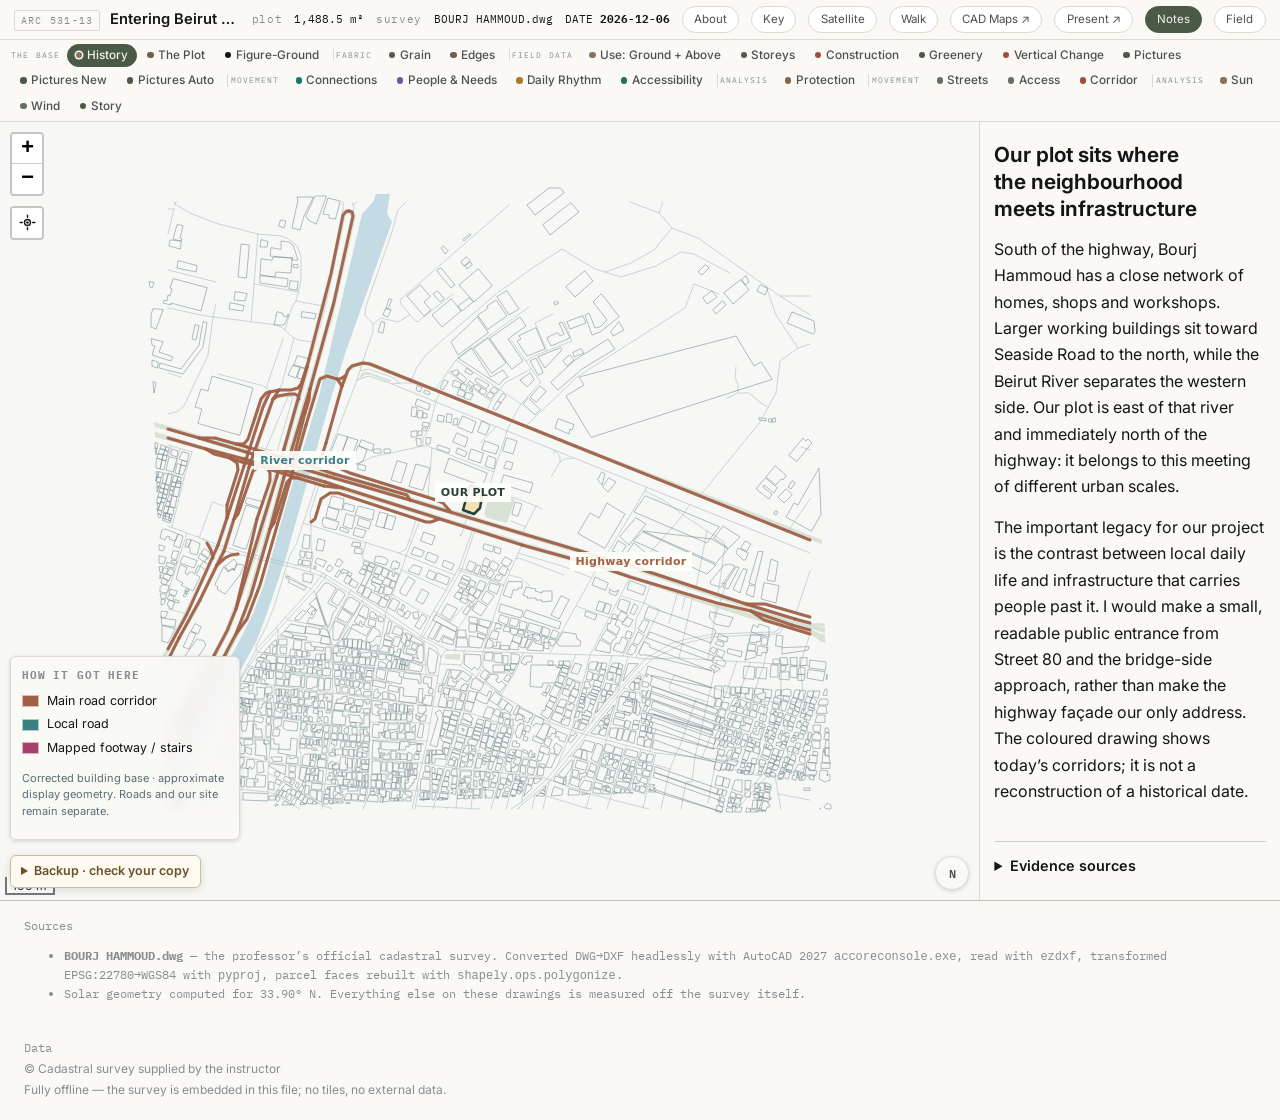
==== index.html @ 8fcdd98e "Use one plot-specific story and combined view per analysis map" ====
<!DOCTYPE html>
<html lang="en">
<head>
<meta charset="UTF-8">
<meta name="viewport" content="width=device-width, initial-scale=1, viewport-fit=cover">
<meta name="apple-mobile-web-app-capable" content="yes">
<meta name="theme-color" content="#F4F2ED">
<title>Site Context &amp; Analysis — Entering Beirut</title>
<link rel="preconnect" href="https://fonts.googleapis.com">
<link rel="preconnect" href="https://fonts.gstatic.com" crossorigin>
<link href="https://fonts.googleapis.com/css2?family=Inter:wght@400;500;600;700;800&family=IBM+Plex+Mono:wght@400;500;600&display=swap" rel="stylesheet">
<style>/* Leaflet 1.9.4 stylesheet, inlined so the page works with no network at all —
   which matters when you are standing on the site with one bar of signal. */
.leaflet-image-layer,.leaflet-layer,.leaflet-marker-icon,.leaflet-marker-shadow,.leaflet-pane,.leaflet-pane>canvas,.leaflet-pane>svg,.leaflet-tile,.leaflet-tile-container,.leaflet-zoom-box{position:absolute;left:0;top:0}.leaflet-container{overflow:hidden}.leaflet-marker-icon,.leaflet-marker-shadow,.leaflet-tile{-webkit-user-select:none;-moz-user-select:none;user-select:none;-webkit-user-drag:none}.leaflet-tile::selection{background:0 0}.leaflet-safari .leaflet-tile{image-rendering:-webkit-optimize-contrast}.leaflet-safari .leaflet-tile-container{width:1600px;height:1600px;-webkit-transform-origin:0 0}.leaflet-marker-icon,.leaflet-marker-shadow{display:block}.leaflet-container .leaflet-overlay-pane svg{max-width:none!important;max-height:none!important}.leaflet-container .leaflet-marker-pane img,.leaflet-container .leaflet-shadow-pane img,.leaflet-container .leaflet-tile,.leaflet-container .leaflet-tile-pane img,.leaflet-container img.leaflet-image-layer{max-width:none!important;max-height:none!important;width:auto;padding:0}.leaflet-container img.leaflet-tile{mix-blend-mode:plus-lighter}.leaflet-container.leaflet-touch-zoom{-ms-touch-action:pan-x pan-y;touch-action:pan-x pan-y}.leaflet-container.leaflet-touch-drag{-ms-touch-action:pinch-zoom;touch-action:none;touch-action:pinch-zoom}.leaflet-container.leaflet-touch-drag.leaflet-touch-zoom{-ms-touch-action:none;touch-action:none}.leaflet-container{-webkit-tap-highlight-color:transparent}.leaflet-container a{-webkit-tap-highlight-color:rgba(51,181,229,.4)}.leaflet-tile{filter:inherit;visibility:hidden}.leaflet-tile-loaded{visibility:inherit}.leaflet-zoom-box{width:0;height:0;-moz-box-sizing:border-box;box-sizing:border-box;z-index:800}.leaflet-overlay-pane svg{-moz-user-select:none}.leaflet-pane{z-index:400}.leaflet-tile-pane{z-index:200}.leaflet-overlay-pane{z-index:400}.leaflet-shadow-pane{z-index:500}.leaflet-marker-pane{z-index:600}.leaflet-tooltip-pane{z-index:650}.leaflet-popup-pane{z-index:700}.leaflet-map-pane canvas{z-index:100}.leaflet-map-pane svg{z-index:200}.leaflet-vml-shape{width:1px;height:1px}.lvml{behavior:url(#default#VML);display:inline-block;position:absolute}.leaflet-control{position:relative;z-index:800;pointer-events:visiblePainted;pointer-events:auto}.leaflet-bottom,.leaflet-top{position:absolute;z-index:1000;pointer-events:none}.leaflet-top{top:0}.leaflet-right{right:0}.leaflet-bottom{bottom:0}.leaflet-left{left:0}.leaflet-control{float:left;clear:both}.leaflet-right .leaflet-control{float:right}.leaflet-top .leaflet-control{margin-top:10px}.leaflet-bottom .leaflet-control{margin-bottom:10px}.leaflet-left .leaflet-control{margin-left:10px}.leaflet-right .leaflet-control{margin-right:10px}.leaflet-fade-anim .leaflet-popup{opacity:0;-webkit-transition:opacity .2s linear;-moz-transition:opacity .2s linear;transition:opacity .2s linear}.leaflet-fade-anim .leaflet-map-pane .leaflet-popup{opacity:1}.leaflet-zoom-animated{-webkit-transform-origin:0 0;-ms-transform-origin:0 0;transform-origin:0 0}svg.leaflet-zoom-animated{will-change:transform}.leaflet-zoom-anim .leaflet-zoom-animated{-webkit-transition:-webkit-transform .25s cubic-bezier(0,0,.25,1);-moz-transition:-moz-transform .25s cubic-bezier(0,0,.25,1);transition:transform .25s cubic-bezier(0,0,.25,1)}.leaflet-pan-anim .leaflet-tile,.leaflet-zoom-anim .leaflet-tile{-webkit-transition:none;-moz-transition:none;transition:none}.leaflet-zoom-anim .leaflet-zoom-hide{visibility:hidden}.leaflet-interactive{cursor:pointer}.leaflet-grab{cursor:-webkit-grab;cursor:-moz-grab;cursor:grab}.leaflet-crosshair,.leaflet-crosshair .leaflet-interactive{cursor:crosshair}.leaflet-control,.leaflet-popup-pane{cursor:auto}.leaflet-dragging .leaflet-grab,.leaflet-dragging .leaflet-grab .leaflet-interactive,.leaflet-dragging .leaflet-marker-draggable{cursor:move;cursor:-webkit-grabbing;cursor:-moz-grabbing;cursor:grabbing}.leaflet-image-layer,.leaflet-marker-icon,.leaflet-marker-shadow,.leaflet-pane>svg path,.leaflet-tile-container{pointer-events:none}.leaflet-image-layer.leaflet-interactive,.leaflet-marker-icon.leaflet-interactive,.leaflet-pane>svg path.leaflet-interactive,svg.leaflet-image-layer.leaflet-interactive path{pointer-events:visiblePainted;pointer-events:auto}.leaflet-container{background:#ddd;outline-offset:1px}.leaflet-container a{color:#0078a8}.leaflet-zoom-box{border:2px dotted #38f;background:rgba(255,255,255,.5)}.leaflet-container{font-family:"Helvetica Neue",Arial,Helvetica,sans-serif;font-size:12px;font-size:.75rem;line-height:1.5}.leaflet-bar{box-shadow:0 1px 5px rgba(0,0,0,.65);border-radius:4px}.leaflet-bar a{background-color:#fff;border-bottom:1px solid #ccc;width:26px;height:26px;line-height:26px;display:block;text-align:center;text-decoration:none;color:#000}.leaflet-bar a,.leaflet-control-layers-toggle{background-position:50% 50%;background-repeat:no-repeat;display:block}.leaflet-bar a:focus,.leaflet-bar a:hover{background-color:#f4f4f4}.leaflet-bar a:first-child{border-top-left-radius:4px;border-top-right-radius:4px}.leaflet-bar a:last-child{border-bottom-left-radius:4px;border-bottom-right-radius:4px;border-bottom:none}.leaflet-bar a.leaflet-disabled{cursor:default;background-color:#f4f4f4;color:#bbb}.leaflet-touch .leaflet-bar a{width:30px;height:30px;line-height:30px}.leaflet-touch .leaflet-bar a:first-child{border-top-left-radius:2px;border-top-right-radius:2px}.leaflet-touch .leaflet-bar a:last-child{border-bottom-left-radius:2px;border-bottom-right-radius:2px}.leaflet-control-zoom-in,.leaflet-control-zoom-out{font:bold 18px 'Lucida Console',Monaco,monospace;text-indent:1px}.leaflet-touch .leaflet-control-zoom-in,.leaflet-touch .leaflet-control-zoom-out{font-size:22px}.leaflet-control-layers{box-shadow:0 1px 5px rgba(0,0,0,.4);background:#fff;border-radius:5px}.leaflet-control-layers-toggle{background-image:none;width:36px;height:36px}.leaflet-retina .leaflet-control-layers-toggle{background-image:none;background-size:26px 26px}.leaflet-touch .leaflet-control-layers-toggle{width:44px;height:44px}.leaflet-control-layers .leaflet-control-layers-list,.leaflet-control-layers-expanded .leaflet-control-layers-toggle{display:none}.leaflet-control-layers-expanded .leaflet-control-layers-list{display:block;position:relative}.leaflet-control-layers-expanded{padding:6px 10px 6px 6px;color:#333;background:#fff}.leaflet-control-layers-scrollbar{overflow-y:scroll;overflow-x:hidden;padding-right:5px}.leaflet-control-layers-selector{margin-top:2px;position:relative;top:1px}.leaflet-control-layers label{display:block;font-size:13px;font-size:1.08333em}.leaflet-control-layers-separator{height:0;border-top:1px solid #ddd;margin:5px -10px 5px -6px}.leaflet-default-icon-path{background-image:none}.leaflet-container .leaflet-control-attribution{background:#fff;background:rgba(255,255,255,.8);margin:0}.leaflet-control-attribution,.leaflet-control-scale-line{padding:0 5px;color:#333;line-height:1.4}.leaflet-control-attribution a{text-decoration:none}.leaflet-control-attribution a:focus,.leaflet-control-attribution a:hover{text-decoration:underline}.leaflet-attribution-flag{display:inline!important;vertical-align:baseline!important;width:1em;height:.6669em}.leaflet-left .leaflet-control-scale{margin-left:5px}.leaflet-bottom .leaflet-control-scale{margin-bottom:5px}.leaflet-control-scale-line{border:2px solid #777;border-top:none;line-height:1.1;padding:2px 5px 1px;white-space:nowrap;-moz-box-sizing:border-box;box-sizing:border-box;background:rgba(255,255,255,.8);text-shadow:1px 1px #fff}.leaflet-control-scale-line:not(:first-child){border-top:2px solid #777;border-bottom:none;margin-top:-2px}.leaflet-control-scale-line:not(:first-child):not(:last-child){border-bottom:2px solid #777}.leaflet-touch .leaflet-bar,.leaflet-touch .leaflet-control-attribution,.leaflet-touch .leaflet-control-layers{box-shadow:none}.leaflet-touch .leaflet-bar,.leaflet-touch .leaflet-control-layers{border:2px solid rgba(0,0,0,.2);background-clip:padding-box}.leaflet-popup{position:absolute;text-align:center;margin-bottom:20px}.leaflet-popup-content-wrapper{padding:1px;text-align:left;border-radius:12px}.leaflet-popup-content{margin:13px 24px 13px 20px;line-height:1.3;font-size:13px;font-size:1.08333em;min-height:1px}.leaflet-popup-content p{margin:17px 0;margin:1.3em 0}.leaflet-popup-tip-container{width:40px;height:20px;position:absolute;left:50%;margin-top:-1px;margin-left:-20px;overflow:hidden;pointer-events:none}.leaflet-popup-tip{width:17px;height:17px;padding:1px;margin:-10px auto 0;pointer-events:auto;-webkit-transform:rotate(45deg);-moz-transform:rotate(45deg);-ms-transform:rotate(45deg);transform:rotate(45deg)}.leaflet-popup-content-wrapper,.leaflet-popup-tip{background:#fff;color:#333;box-shadow:0 3px 14px rgba(0,0,0,.4)}.leaflet-container a.leaflet-popup-close-button{position:absolute;top:0;right:0;border:none;text-align:center;width:24px;height:24px;font:16px/24px Tahoma,Verdana,sans-serif;color:#757575;text-decoration:none;background:0 0}.leaflet-container a.leaflet-popup-close-button:focus,.leaflet-container a.leaflet-popup-close-button:hover{color:#585858}.leaflet-popup-scrolled{overflow:auto}.leaflet-oldie .leaflet-popup-content-wrapper{-ms-zoom:1}.leaflet-oldie .leaflet-popup-tip{width:24px;margin:0 auto}.leaflet-oldie .leaflet-control-layers,.leaflet-oldie .leaflet-control-zoom,.leaflet-oldie .leaflet-popup-content-wrapper,.leaflet-oldie .leaflet-popup-tip{border:1px solid #999}.leaflet-div-icon{background:#fff;border:1px solid #666}.leaflet-tooltip{position:absolute;padding:6px;background-color:#fff;border:1px solid #fff;border-radius:3px;color:#222;white-space:nowrap;-webkit-user-select:none;-moz-user-select:none;-ms-user-select:none;user-select:none;pointer-events:none;box-shadow:0 1px 3px rgba(0,0,0,.4)}.leaflet-tooltip.leaflet-interactive{cursor:pointer;pointer-events:auto}.leaflet-tooltip-bottom:before,.leaflet-tooltip-left:before,.leaflet-tooltip-right:before,.leaflet-tooltip-top:before{position:absolute;pointer-events:none;border:6px solid transparent;background:0 0;content:""}.leaflet-tooltip-bottom{margin-top:6px}.leaflet-tooltip-top{margin-top:-6px}.leaflet-tooltip-bottom:before,.leaflet-tooltip-top:before{left:50%;margin-left:-6px}.leaflet-tooltip-top:before{bottom:0;margin-bottom:-12px;border-top-color:#fff}.leaflet-tooltip-bottom:before{top:0;margin-top:-12px;margin-left:-6px;border-bottom-color:#fff}.leaflet-tooltip-left{margin-left:-6px}.leaflet-tooltip-right{margin-left:6px}.leaflet-tooltip-left:before,.leaflet-tooltip-right:before{top:50%;margin-top:-6px}.leaflet-tooltip-left:before{right:0;margin-right:-12px;border-left-color:#fff}.leaflet-tooltip-right:before{left:0;margin-left:-12px;border-right-color:#fff}@media print{.leaflet-control{-webkit-print-color-adjust:exact;print-color-adjust:exact}}</style>
<style>
  :root{
    color-scheme: light;
    /* Oussama Daher identity: the five canonical colours remain exact. The extra tones
       are working shades made from them so the maps feel branded without turning every
       category into the same green. */
    --brand-olive:#4A5A46; --brand-stone:#C8BCAC; --brand-charcoal:#151515;
    --brand-offwhite:#F4F2ED; --brand-concrete:#8A8D90;
    --olive-050:#EEF0EB; --olive-100:#DFE3DA; --olive-200:#C7CEC2;
    --olive-300:#A8B3A2; --olive-400:#84917D; --olive-500:#62705D;
    --olive-600:#4A5A46; --olive-700:#394536; --olive-800:#2B3529;
    --olive-900:#20281F;
    --stone-100:#EEE9E1; --stone-200:#DED5C8; --stone-300:#C8BCAC;
    --stone-500:#9A856D; --stone-700:#725D47;
    --concrete-700:#626568;
    --use-residential:#4A5A46; --use-commercial:#7C664F;
    --use-industrial:#2B3529; --use-mixed:#6F625B;
    --use-institutional:#626568; --use-vacant:#8A8D90;
    --use-construction:#C8BCAC;
    --paper:#F4F2ED; --surface:#FAF9F6; --surface-2:#FFFFFF;
    --ink:#151515; --ink-soft:#4E504D; --muted:#8A8D90;
    --line:#DED8CF; --line-strong:#C8BCAC;
    --accent:#4A5A46;
    --layer-movement:#62705D;
    --layer-traffic:#725D47;
    --layer-greenery:#4A5A46;
    --layer-landuse:#8A7358;
    --layer-environmental:#A24C42;
    --layer-height:#5C554B;
    /* Semantic tokens: ONE meaning each, used across every section, so a colour never has
       to be relearned from tab to tab. The layer-* names above stay for the survey base. */
    --sem-plot:#151515;        /* the project plot, and nothing else */
    --sem-base:#8A8D90;        /* the survey base */
    --sem-built:#454845;       /* built mass, industry, sheds */
    --sem-veg:#4A5A46;         /* vegetation ONLY */
    --sem-public:#687B74;      /* public space, movement, water */
    --sem-problem:#A64138;     /* warning/problem only; never a decorative accent */
    --sem-move:#8A7358;        /* the project's own move */
    /* "Approximate" is NOT a hue. A fifth colour cannot be told from the other four
       under deuteranopia, and it made every inferred thing look like its own category.
       It is a TEXTURE instead: same hue as whatever it approximates, dashed, faded.
       Set by .approx / L.polygon dashArray -- see --sem-dash below. */
    --sem-dash:6 4;
    --unsurveyed:#C8BCAC;
    --radius: 3px;
    --font-display:'Inter', 'Helvetica Neue', system-ui, sans-serif;
    --font-body:'Inter', system-ui, -apple-system, sans-serif;
    --font-mono:'IBM Plex Mono', ui-monospace, "SFMono-Regular", Consolas, monospace;
  }
  @media (prefers-color-scheme: dark){
    :root{
      color-scheme: dark;
      --paper:#151515; --surface:#1D211C; --surface-2:#252923;
      --ink:#F4F2ED; --ink-soft:#D6D1C8; --muted:#9C9E9F;
      --line:#353930; --line-strong:#566252;
      --accent:#A8B3A2;
      --layer-movement:#93A18D;
      --layer-traffic:#C8BCAC;
      --layer-greenery:#A8B3A2;
      --layer-landuse:#C8B394;
      --layer-environmental:#D77A70;
      --layer-height:#B2A694;
      --sem-plot:#F4F2ED; --sem-base:#8A8D90; --sem-built:#B9BDB8;
      --sem-veg:#A8B3A2; --sem-public:#9EB2AA; --sem-problem:#D77A70;
      --sem-move:#C8B394;
      --unsurveyed:#566252;
      --use-residential:#A8B3A2; --use-commercial:#C8B394;
      --use-industrial:#B9BDB8; --use-mixed:#B3A59A;
      --use-institutional:#9C9E9F; --use-vacant:#707470;
      --use-construction:#C8BCAC;
    }
  }
  *{box-sizing:border-box;}
  html,body{margin:0;padding:0;background:var(--paper);color:var(--ink);}
  body{font-family:var(--font-body);font-size:15px;line-height:1.5;}
  h1,h2,h3{font-family:var(--font-display);margin:0;text-wrap:balance;}
  a{color:var(--accent);}
  ::selection{background:var(--accent);color:#fff;}
  :focus-visible{outline:2px solid var(--accent);outline-offset:2px;}

  .titleblock{
    border-bottom:1px solid var(--line-strong); background:var(--surface);
    padding:1.1rem 1.5rem; display:flex; flex-wrap:wrap; align-items:flex-end; justify-content:space-between; gap:.75rem 2rem;
  }
  .titleblock .eyebrow{font-family:var(--font-mono); font-size:.7rem; letter-spacing:.12em; text-transform:uppercase; color:var(--muted);}
  .titleblock h1{font-size:1.35rem; font-weight:700;}
  /* ---------- top bar: one line, 46 px ---------- */
  .topbar{display:flex; align-items:center; justify-content:space-between; gap:1rem;
    padding:0 .9rem; height:40px; background:var(--surface); border-bottom:1px solid var(--line);}
  .tb-left{display:flex; align-items:baseline; gap:.6rem; min-width:0;}
  .tb-course{font-family:var(--font-mono); font-size:.6rem; letter-spacing:.13em; color:var(--muted);
    border:1px solid var(--line); border-radius:2px; padding:.15rem .35rem; flex:none;}
  .topbar h1{font-family:var(--font-display); font-size:.92rem; font-weight:600; margin:0;
    color:var(--ink); white-space:nowrap; overflow:hidden; text-overflow:ellipsis;}
  .topbar h1 em{font-style:normal; font-weight:400; color:var(--muted);}
  .tb-right{display:flex; align-items:center; gap:.75rem; flex:none;}
  .tb-meta{font-family:var(--font-mono); font-size:.66rem; color:var(--ink); white-space:nowrap;}
  .tb-meta i{font-style:normal; color:var(--muted); letter-spacing:.06em; margin-right:.3rem;}
  .tb-btn{font-family:var(--font-body); font-size:.72rem; color:var(--ink-soft); cursor:pointer;
    background:var(--surface-2); border:1px solid var(--line); border-radius:999px;
    padding:.25rem .7rem; text-decoration:none; line-height:1.5; white-space:nowrap;}
  .tb-btn:hover{border-color:var(--line-strong); color:var(--ink);}
  .tb-btn.on{background:var(--brand-olive); border-color:var(--brand-olive); color:var(--brand-offwhite);}
  @media (max-width:1100px){ .tb-meta{display:none;} }

  /* the long note is hidden until you ask for it */
  .disclaimer{display:none; background:var(--surface-2); border-bottom:1px solid var(--line);
    padding:.7rem 1rem; font-size:.76rem; line-height:1.5; color:var(--ink-soft); gap:.5rem;
    align-items:baseline; max-height:34vh; overflow-y:auto;}
  .disclaimer.open{display:flex;}
  .disclaimer b{color:var(--ink); font-family:var(--font-mono); font-size:.68rem; letter-spacing:.08em; text-transform:uppercase; flex:none;}

  /* tab strip */
  .tabstrip{display:flex; flex-wrap:wrap; gap:.15rem .1rem; padding:.22rem .7rem;
    align-items:center; background:var(--surface); border-bottom:1px solid var(--line);}
  .tab-btn{
    font-family:var(--font-body); font-size:.735rem; font-weight:500; color:var(--ink-soft);
    background:none; border:1px solid transparent; border-radius:999px; white-space:nowrap;
    padding:.22rem .5rem; cursor:pointer; display:flex; align-items:center; gap:.28rem; flex:none;
  }
  .tab-btn .dot{width:.4rem; height:.4rem; border-radius:50%; background:var(--tab-color, var(--muted)); flex:none;}
  .tab-btn.active{color:var(--brand-offwhite); background:var(--brand-olive); border-color:var(--brand-olive);}
  .tab-btn.active .dot{box-shadow:0 0 0 1.5px var(--surface);}
  .tab-btn:hover{background:var(--surface-2); color:var(--ink);}
  .tab-btn.active:hover{background:var(--olive-700); color:var(--brand-offwhite);}

  .workspace{display:grid; grid-template-columns:1fr 300px; grid-template-areas:"map facts";
    gap:1px; background:var(--line); height:calc(100vh - var(--chrome, 92px));}
  .workspace.wide{grid-template-columns:1fr;   grid-template-areas:"map";}
  .workspace.wide .facts-panel{display:none;}
  .workspace.story-mode{grid-template-columns:1fr; grid-template-areas:"map";}
  .workspace.story-mode .facts-panel{display:none;}
  @media (max-width: 900px){.workspace{grid-template-columns:1fr; grid-template-areas:"map" "facts";}}
  .map-shell{grid-area:map; position:relative; background:var(--surface);}
  .facts-panel{grid-area:facts; background:var(--surface); padding:.9rem; display:flex;
    flex-direction:column; gap:.7rem; overflow-y:auto; font-size:.8rem;}

  .rail-heading{font-family:var(--font-mono); font-size:.68rem; letter-spacing:.1em; text-transform:uppercase; color:var(--muted); margin-bottom:.55rem; display:block;}
  .tab-blurb{font-size:.8rem; color:var(--ink-soft);}
  .tab-group{align-self:center; font-family:var(--font-mono); font-size:.52rem; letter-spacing:.13em;
    color:var(--muted); padding:0 .35rem 0 .15rem; border-left:1px solid var(--line);
    margin-left:.2rem; flex:none;}
  .tabstrip .tab-group:first-child{border-left:none; margin-left:0; padding-left:0;}

  .legend-row{display:flex; align-items:center; gap:.5rem; font-size:.78rem; padding:.15rem 0;}
  .legend-row .sw{width:.85rem; height:.85rem; border-radius:2px; flex:none; border:1px solid var(--line-strong);}
  .legend-row .sw.line{height:3px; border-radius:2px; border:none;}
  .legend-row .sw.outline{background:transparent;}

  .rail-btn{font-family:var(--font-body); font-size:.78rem; font-weight:500; background:var(--surface-2); color:var(--ink); border:1px solid var(--line); border-radius:var(--radius); padding:.45rem .6rem; cursor:pointer; text-align:left;}
  .rail-btn:hover{border-color:var(--line-strong);}
  .rail-actions{display:flex; gap:.5rem;}
  .rail-actions .rail-btn{flex:1;}

  .note-hint{font-size:.76rem; color:var(--ink-soft); background:var(--surface-2); border:1px dashed var(--line-strong); border-radius:var(--radius); padding:.55rem;}
  .note-list{display:flex; flex-direction:column; gap:.45rem;}
  .note-row{border:1px solid var(--line); border-radius:var(--radius); background:var(--surface-2); padding:.5rem .6rem; font-size:.78rem; display:flex; flex-direction:column; gap:.25rem;}
  .note-row .row-top{display:flex; justify-content:space-between; align-items:center; gap:.5rem;}
  .note-row .tag{font-family:var(--font-mono); font-size:.65rem; text-transform:uppercase; letter-spacing:.06em; color:var(--muted);}
  .note-row button{background:none; border:none; color:var(--muted); cursor:pointer; font-size:.7rem; text-decoration:underline; padding:0;}
  .note-row button:hover{color:var(--ink);}
  .note-empty{font-size:.78rem; color:var(--muted); font-style:italic;}

  #map{position:absolute; inset:0; background:var(--surface-2);}
  .map-shell{min-height:0;}
  .story-view{position:absolute; inset:0; z-index:2100; overflow-y:auto; overscroll-behavior:contain;
    background:var(--surface-2); color:var(--ink); padding:clamp(1rem,3vw,3rem);}
  .story-view[hidden]{display:none!important;}
  .map-shell.story-open > :not(.story-view){visibility:hidden; pointer-events:none;}
  .story-page{width:min(980px,100%); margin:0 auto; padding-bottom:3rem;}
  .story-kicker{font-family:var(--font-mono); font-size:.68rem; letter-spacing:.14em;
    text-transform:uppercase; color:var(--accent); margin-bottom:.7rem;}
  .story-title{font-family:var(--font-display); font-size:clamp(2.2rem,6vw,5rem);
    line-height:.92; letter-spacing:-.035em; margin:0 0 1rem; max-width:10ch;}
  .story-lede{font-size:clamp(1rem,2vw,1.3rem); line-height:1.5; color:var(--ink-soft);
    max-width:720px; margin:0 0 2.2rem;}
  .story-rule{border:0; border-top:1px solid var(--line-strong); margin:0 0 2.2rem;}
  .story-timeline{display:grid; gap:0; border-top:1px solid var(--line);}
  .story-step{display:grid; grid-template-columns:minmax(110px,170px) 1fr; gap:1.2rem;
    padding:1.2rem 0; border-bottom:1px solid var(--line);}
  .story-date{font-family:var(--font-mono); font-size:.72rem; letter-spacing:.08em;
    text-transform:uppercase; color:var(--muted); padding-top:.15rem;}
  .story-step h2{font-family:var(--font-display); font-size:1.06rem; margin:0 0 .35rem;}
  .story-step p{margin:0; color:var(--ink-soft); line-height:1.6; max-width:720px;}
  .story-block{margin-top:2.4rem;}
  .story-block h2{font-family:var(--font-display); font-size:1.25rem; margin:0 0 .75rem;}
  .story-block > p{max-width:780px; line-height:1.65; color:var(--ink-soft);}
  .story-evidence{display:grid; grid-template-columns:repeat(3,minmax(0,1fr)); gap:.7rem;
    margin:1rem 0;}
  .story-evidence article{border:1px solid var(--line); border-radius:8px; background:var(--surface);
    padding:1rem;}
  .story-number{display:block; font-family:var(--font-display); font-size:1.65rem;
    line-height:1; margin-bottom:.45rem;}
  .story-evidence p{font-size:.78rem; line-height:1.45; color:var(--ink-soft); margin:0;}
  .story-caution{border-left:3px solid var(--layer-environmental); padding:.85rem 1rem;
    background:color-mix(in srgb, var(--layer-environmental) 7%, var(--surface));
    font-size:.82rem; line-height:1.55; color:var(--ink-soft); margin:1.1rem 0;}
  .story-conclusion{margin-top:2.5rem; padding:clamp(1.2rem,3vw,2rem);
    background:var(--brand-olive); color:var(--brand-offwhite); border-radius:10px;}
  .story-conclusion .story-kicker{color:var(--stone-300);}
  .story-conclusion h2{font-family:var(--font-display); font-size:clamp(1.4rem,3vw,2.25rem);
    line-height:1.15; margin:0 0 .7rem; max-width:700px;}
  .story-conclusion p{color:color-mix(in srgb, var(--brand-offwhite) 84%, transparent); line-height:1.6;
    margin:.45rem 0; max-width:760px;}
  .story-sources{margin-top:2rem; padding-top:1.1rem; border-top:1px solid var(--line);}
  .story-sources h2{font-family:var(--font-display); font-size:1rem; margin:0 0 .65rem;}
  .story-sources ul{margin:0; padding-left:1.15rem; columns:2; column-gap:2rem;}
  .story-sources li{break-inside:avoid; font-size:.76rem; line-height:1.45; margin:0 0 .55rem;
    color:var(--ink-soft);}
  .story-sources a{color:var(--accent); text-underline-offset:2px;}
  .story-operation{display:grid; grid-template-columns:repeat(4,minmax(0,1fr)); gap:.7rem;
    margin:1rem 0 0;}
  .story-operation article{min-height:150px; border:1px solid var(--line); border-radius:8px;
    padding:1rem; background:var(--surface); display:flex; flex-direction:column; justify-content:space-between;}
  .story-operation article:last-child{background:var(--olive-700); color:var(--brand-offwhite);}
  .story-operation svg{width:100%; height:88px; margin-bottom:.8rem;}
  .story-operation b{font-family:var(--font-mono); font-size:.7rem; letter-spacing:.1em; text-transform:uppercase;}
  .story-operation p{font-size:.76rem; line-height:1.4; color:var(--ink-soft); margin:.45rem 0 0;}
  .story-operation article:last-child p{color:color-mix(in srgb,var(--brand-offwhite) 78%,transparent);}
  .story-layers{display:grid; grid-template-columns:repeat(4,minmax(0,1fr)); gap:2px; margin-top:1rem;}
  .story-layer{padding:1rem; min-height:116px; color:var(--brand-offwhite); display:flex;
    flex-direction:column; justify-content:space-between;}
  .story-layer:nth-child(1){background:#343a36}.story-layer:nth-child(2){background:#5f7068}
  .story-layer:nth-child(3){background:#9c8e79}.story-layer:nth-child(4){background:#70806a}
  .story-layer b{font-family:var(--font-mono); font-size:.68rem; letter-spacing:.09em; text-transform:uppercase;}
  .story-layer span{font-size:.75rem; line-height:1.35;}
  .story-deck-link{display:inline-block; margin-top:.9rem; padding:.65rem .85rem; border:1px solid currentColor;
    border-radius:3px; color:var(--brand-offwhite); font-family:var(--font-mono); font-size:.68rem;
    letter-spacing:.08em; text-transform:uppercase; text-decoration:none;}
  @media (max-width:700px){
    .story-view{padding:1.1rem .9rem 2rem;}
    .story-step{grid-template-columns:1fr; gap:.35rem;}
    .story-evidence{grid-template-columns:1fr;}
    .story-operation,.story-layers{grid-template-columns:1fr 1fr;}
    .story-sources ul{columns:1;}
  }
  @media (max-width:900px){.workspace{height:auto; grid-template-columns:1fr; grid-template-areas:"map" "facts";}
    .map-shell{min-height:72vh;}}
  .leaflet-container{font-family:var(--font-body); background:var(--surface-2);}
  .leaflet-popup-content-wrapper{background:var(--surface-2); color:var(--ink); border-radius:var(--radius); box-shadow:0 2px 10px rgba(0,0,0,.18);}
  .leaflet-popup-pane{z-index:1150;}
  .leaflet-popup-tip{background:var(--surface-2);}
  .leaflet-popup-content{font-size:.82rem; line-height:1.45; margin:.7rem .8rem; min-width:190px;
    max-height:var(--map-popup-max,70vh); overflow-y:auto; overscroll-behavior:contain;
    scrollbar-gutter:stable;}
  .leaflet-popup-content h4{font-family:var(--font-display); font-size:.85rem; margin:0 0 .3rem;}
  .leaflet-popup-content .src{display:block; margin-top:.4rem; font-family:var(--font-mono); font-size:.68rem; color:var(--muted);}
  .leaflet-popup-content textarea{width:100%; font-family:var(--font-body); font-size:.8rem; border:1px solid var(--line-strong); border-radius:var(--radius); padding:.4rem; resize:vertical; min-height:50px; background:var(--surface); color:var(--ink);}
  .leaflet-popup-content select{width:100%; margin:.3rem 0; font-family:var(--font-body); font-size:.78rem; padding:.3rem; border:1px solid var(--line-strong); border-radius:var(--radius); background:var(--surface); color:var(--ink);}
  .leaflet-popup-content .save-btn{background:var(--accent); color:#fff; border:none; border-radius:var(--radius); padding:.4rem .7rem; font-size:.78rem; cursor:pointer; font-family:var(--font-body); font-weight:500;}
  .leaflet-popup-content label{font-size:.7rem; color:var(--muted); display:block; margin-top:.3rem;}

  .site-pin span{display:flex; align-items:center; justify-content:center; width:100%; height:100%; border-radius:50%; background:var(--pin-color); border:2px solid var(--surface-2); box-shadow:0 0 0 1px var(--pin-color); font-family:var(--font-mono); font-size:9px; color:#fff;}
  .site-pin--main span{border-radius:3px; transform:rotate(45deg);}
  .site-pin--main span i{transform:rotate(-45deg); display:block;}
  .site-pin--note span{background:var(--surface-2); color:var(--ink); border:2px solid var(--pin-color); box-shadow:none; font-weight:600;}
  .site-pin--photo span{background:var(--surface-2); border:1.5px solid var(--pin-color); box-shadow:none; font-size:11px;}
  .leaflet-popup-content img{max-width:100%;}

  .map-north{position:absolute; bottom:calc(.6rem + var(--bars, 0px)); right:.6rem; z-index:1000;
    background:color-mix(in srgb, var(--surface) 88%, transparent); backdrop-filter:blur(6px);
    border:1px solid var(--line); border-radius:50%; width:34px; height:34px; display:flex; align-items:center; justify-content:center; font-family:var(--font-mono); font-size:.75rem; font-weight:600; color:var(--ink-soft); box-shadow:0 1px 4px rgba(0,0,0,.15);}

  .map-legend{position:absolute; bottom:calc(.6rem + var(--bars, 0px)); left:.6rem; z-index:1000;
    background:color-mix(in srgb, var(--surface) 88%, transparent); backdrop-filter:blur(6px);
    border:1px solid var(--line); border-radius:6px; box-shadow:0 1px 8px rgba(0,0,0,.06); padding:.6rem .7rem; box-shadow:0 1px 4px rgba(0,0,0,.15); max-width:230px;
    max-height:calc(100% - 1.2rem); overflow:auto; box-sizing:border-box;}
  .colour-key{position:absolute; right:.6rem; bottom:.6rem; z-index:1150; max-width:230px;
    background:color-mix(in srgb, var(--surface) 96%, transparent); backdrop-filter:blur(8px);
    border:1px solid var(--line-strong); border-radius:7px; padding:.5rem .6rem;
    box-shadow:0 3px 14px rgba(0,0,0,.12); font-size:.7rem; line-height:1.45;}
  .colour-key b{display:block; font-size:.68rem; margin-bottom:.35rem; color:var(--ink);}
  .colour-key span{display:flex; align-items:center; gap:.4rem; color:var(--ink-soft);}
  .colour-key i{width:11px; height:11px; border-radius:2px; flex:none;
    border:1px solid color-mix(in srgb, var(--ink) 25%, transparent);}
  /* the approximate convention, shown as itself: dashed edge, faded fill, no new hue */
  .colour-key i.ck-approx{border:1px dashed var(--ink-soft);
    background:color-mix(in srgb, var(--ink) 14%, transparent);}
  @media (max-width:760px){ .colour-key{display:none;} }
  /* ---- walk mode: sized for a small always-on-top window, not for this page ---- */
  #walk-panel{ position:fixed; right:.6rem; top:4.4rem; z-index:2200; width:320px;
    background:var(--surface); border:2px solid var(--ink); border-radius:8px;
    box-shadow:0 6px 28px rgba(0,0,0,.28); font-family:var(--font-body); overflow:hidden;}
  #walk-panel[hidden]{ display:none; }
  body.wp-out #walk-panel{ display:none; }        /* it lives in the other window now */
  .wp-head{ display:flex; justify-content:space-between; align-items:baseline; gap:.5rem;
    padding:.6rem .75rem; background:var(--brand-olive); color:var(--brand-offwhite);
    font-family:var(--font-display); font-size:.95rem;}
  .wp-head span{ font-family:var(--font-mono); font-size:.68rem; opacity:.75;}
  .wp-body{ padding:.6rem .75rem; max-height:none; overflow-y:auto; flex:1 1 auto;}
  body.wp-out #walk-panel, #walk-panel{ display:flex; flex-direction:column; }
  body.wp-out #walk-panel{ display:flex; height:100vh; }
  .wp-body label{ display:block; font-family:var(--font-mono); font-size:.62rem;
    letter-spacing:.09em; text-transform:uppercase; color:var(--muted); margin:.55rem 0 .18rem;}
  .wp-body label i{ font-style:normal; text-transform:none; letter-spacing:0; opacity:.8;}
  .wp-body input, .wp-body select{ width:100%; font:inherit; font-size:.88rem; padding:.36rem .45rem;
    border:1px solid var(--line-strong); border-radius:4px; background:var(--paper);
    color:var(--ink);}
  #wp-mapwrap{ position:relative; border:1px solid var(--line-strong); border-radius:4px;
    background:var(--paper); overflow:hidden;}
  /* fixed height, or the plan grows to the panel's width and pushes every field out of
     sight -- the point of the panel is that the fields are reachable without scrolling */
  #wp-map{ display:block; width:100%; height:165px; touch-action:none; cursor:crosshair;}
  #wp-map .wpp{ fill:var(--ink); fill-opacity:.05; stroke:var(--line-strong); stroke-width:.5;}
  #wp-map .wpp.done{ fill:var(--sem-veg); fill-opacity:.30; stroke:var(--sem-veg); stroke-width:.7;}
  #wp-map .wpp.sel{ fill:var(--sem-move); fill-opacity:.75; stroke:var(--ink); stroke-width:2;}
  #wp-map .wpplot{ fill:none; stroke:var(--ink); stroke-width:2; }
  #wp-zoom{ position:absolute; right:4px; top:4px; display:flex; flex-direction:column; gap:2px;}
  #wp-zoom button{ font:inherit; font-size:.7rem; line-height:1; width:22px; height:22px;
    padding:0; border:1px solid var(--line-strong); background:var(--surface); color:var(--ink);
    border-radius:3px; cursor:pointer;}
  #wp-zoom button[data-z="all"]{ width:22px; font-size:.55rem;}
  #wp-found{ font-family:var(--font-mono); font-size:.72rem; margin-top:.3rem; color:var(--muted);}
  /* Where a screenshot lands. Visible, and focusable, so Ctrl+V has somewhere to go
     rather than depending on wherever the caret happened to be. */
  #wp-paste{ margin-top:.4rem; padding:.45rem .5rem; border:1.5px dashed var(--line-strong);
    border-radius:5px; background:var(--surface-2); cursor:pointer; text-align:center;}
  #wp-paste b{ display:block; font-family:var(--font-mono); font-size:.72rem; color:var(--ink);}
  #wp-paste i{ display:block; font-style:normal; font-family:var(--font-mono); font-size:.6rem;
    line-height:1.4; color:var(--muted); margin-top:.15rem;}
  #wp-paste:focus{ outline:none; border-color:var(--accent); background:var(--surface);}
  #wp-paste.on{ border-color:var(--sem-veg); }
  .wp-drop{ outline:2px dashed var(--accent); outline-offset:-4px;}
  /* what is already on this plot, so a second walk corrects rather than duplicates */
  #wp-have{ display:flex; flex-direction:column; gap:.2rem; margin-top:.25rem;}
  #wp-have .wh{ display:flex; align-items:center; gap:.35rem; font-size:.72rem;
    line-height:1.3; padding:.25rem .35rem; border-radius:4px; background:var(--surface-2);
    border:1px solid var(--line);}
  #wp-have .wh span{ flex:1; min-width:0; overflow:hidden; text-overflow:ellipsis;
    white-space:nowrap; color:var(--ink-soft);}
  #wp-have .wh button{ flex:none; font-family:var(--font-mono); font-size:.62rem;
    text-transform:uppercase; letter-spacing:.04em; padding:.25rem .4rem; cursor:pointer;
    border:1px solid var(--line-strong); border-radius:3px; background:var(--surface);
    color:var(--accent);}
  #wp-have .wh.on{ border-color:var(--accent); background:var(--surface);}
  #wp-have .wh.on span{ color:var(--ink); font-weight:600;}
  #wp-found.ok{ color:var(--sem-veg); }
  #wp-found.bad{ color:var(--sem-problem); }
  .wp-acts{ display:flex; gap:.4rem; padding:.6rem .75rem; border-top:1px solid var(--line);}
  .wp-acts button{ flex:1; font:inherit; font-size:.86rem; font-weight:600; padding:.5rem;
    border:1px solid var(--brand-olive); border-radius:5px; background:var(--brand-olive); color:var(--brand-offwhite);
    cursor:pointer;}
  .wp-acts button.wp-quiet{ flex:0 0 auto; background:none; color:var(--ink-soft);
    border-color:var(--line-strong); font-weight:400;}
  /* Update must not look like Save. They do different things to a record that already
     exists, and the whole point of the list above is that you can tell which. */
  .wp-acts button.wp-editing{ background:var(--accent); border-color:var(--accent);
    color:#fff;}
  #wp-last{ padding:0 .75rem .6rem; font-family:var(--font-mono); font-size:.68rem;
    color:var(--muted); min-height:1em;}
  /* a recorded plot carries its storey count, or a dot if something else was noted */
  .rec-badge{ font-family:var(--font-mono); font-size:11px; font-weight:600; line-height:20px;
    text-align:center; color:var(--paper); background:var(--ink); border-radius:11px;
    border:1.5px solid var(--paper); box-shadow:0 1px 4px rgba(0,0,0,.3); }
  /* What is recorded on a plot, written on the plot. Merged across its parts, ordered so
     the first ones are the ones worth seeing small, and thinned out as you zoom away --
     an overlapping chip is worse than an absent one. */
  /* Sits at no and is tapped only when there is something to see. The two states have to
     be told apart across a room, because it is read at arm's length in daylight. */
  .yn1{width:100%; font:inherit; font-family:var(--font-mono); font-size:.8rem;
    letter-spacing:.05em; padding:.45rem .3rem; cursor:pointer; border-radius:4px;
    border:1px solid var(--line-strong); background:var(--surface); color:var(--muted);
    text-align:center;}
  .yn1[data-v="y"]{background:var(--brand-olive); border-color:var(--brand-olive); color:var(--brand-offwhite);
    font-weight:700;}
  .rec-tags{ pointer-events:none; background:none; border:0; }
  .rec-tags .rt-in{ position:absolute; left:0; top:0; transform:translate(-50%,-50%);
    display:flex; flex-wrap:wrap; gap:2px; justify-content:center; width:82px;}
  /* clear of a pin that is already sitting on the same point */
  .rec-tags.rt-under .rt-in{ transform:translate(-50%, 15px);}
  .rec-tags .chip{ font-family:var(--font-mono); font-size:8.5px; line-height:1;
    letter-spacing:.02em; padding:2.5px 3.5px; border-radius:3px; white-space:nowrap;
    background:var(--surface); color:var(--ink-soft); border:.5px solid var(--line-strong);
    box-shadow:0 1px 2px rgba(0,0,0,.16);}
  .rec-tags .chip.t-num{ background:var(--ink); color:var(--paper); border-color:var(--ink);
    font-weight:700;}
  .rec-tags .chip.t-use{ color:#fff; border-color:rgba(0,0,0,.25); font-weight:700;}
  .rec-tags .chip.t-veg{ display:inline-flex; align-items:center; gap:2px; padding:1.5px 3.5px;
    color:var(--sem-veg); border-color:var(--sem-veg);}
  .rec-tags .chip.t-add{ background:var(--sem-move); color:#fff; border-color:rgba(0,0,0,.25);
    font-weight:700;}
  .rec-tags .chip.t-warn{ color:var(--sem-problem); border-color:var(--sem-problem);}
  .rec-tags .chip.t-soft{ color:var(--muted); border-style:dashed;}
  /* zoom thinning: the buckets are set on <body> from one zoomend, so nothing re-renders */
  body[data-z="3"] .rec-tags .chip:nth-child(n+4){ display:none;}
  body[data-z="2"] .rec-tags .chip:nth-child(n+3){ display:none;}
  body[data-z="0"] .rec-tags{ display:none;}
  /* One calm summary replaces the old pile of field-by-field chips. The parcel remains the
     clickable object; this label only answers the two questions needed before opening it. */
  .plot-summary{pointer-events:none; background:none; border:0;}
  .plot-summary .ps-card{position:absolute; left:0; top:0; transform:translate(-50%,-50%);
    display:flex; align-items:center; gap:4px; max-width:112px; min-height:23px;
    padding:2px 6px 2px 5px; border:1px solid var(--line-strong); border-left:4px solid var(--pc);
    border-radius:5px; background:color-mix(in srgb,var(--surface-2) 94%,transparent);
    box-shadow:0 1px 4px rgba(0,0,0,.18); white-space:nowrap;
    font-family:var(--font-mono); font-size:9px; line-height:1; color:var(--ink-soft);}
  .plot-summary .ps-card b{font-size:10px; color:var(--ink);}
  .plot-summary .ps-card span{overflow:hidden; text-overflow:ellipsis;}
  .plot-summary .ps-card i{font-style:normal; color:var(--muted); font-size:8px;
    padding-left:3px; border-left:1px solid var(--line);}
  body[data-z="2"] .plot-summary .ps-card span{display:none;}
  body[data-z="0"] .plot-summary{display:none;}
  /* the toolbar button's on-state */
  .tb-btn.tb-on{background:var(--brand-olive); color:var(--brand-offwhite); border-color:var(--brand-olive);}
  /* over photography the thin survey greys disappear, so lift them while it is on */
  body.sat-on .leaflet-overlay-pane path{ paint-order:stroke; }
  body.sat-on .parcel-no, body.sat-on .ring-label{ text-shadow:0 0 3px var(--surface), 0 0 6px var(--surface); }
  .map-legend .ml-title{font-family:var(--font-mono); font-size:.68rem; letter-spacing:.08em; text-transform:uppercase; color:var(--muted); display:block; margin-bottom:.4rem;}

  .map-status{position:absolute; inset:0; z-index:900; background:var(--surface); display:flex; align-items:center; justify-content:center; flex-direction:column; gap:.6rem; text-align:center; padding:1.5rem;}
  .map-status[hidden]{display:none;}
  .map-status p{max-width:340px; font-size:.85rem; color:var(--ink-soft); margin:0;}
  .map-status .rail-btn{align-self:center;}

  .fact-group{display:flex; flex-direction:column; gap:.6rem;}
  .fact{font-size:.8rem; color:var(--ink-soft);}
  .fact .ft{font-weight:600; color:var(--ink); display:block; margin-bottom:.1rem;}
  .fact .fs{display:block; margin-top:.25rem; font-family:var(--font-mono); font-size:.68rem; color:var(--muted);}
  .fact .fs a{color:var(--muted);}
  .facts-empty{font-size:.8rem; color:var(--muted); font-style:italic;}
  .survey-stat{font-family:var(--font-mono); font-size:.72rem; color:var(--muted); background:var(--surface-2); border:1px solid var(--line); border-radius:var(--radius); padding:.5rem .6rem;}
  .survey-stat b{color:var(--ink);}

  footer{padding:1rem 1.5rem 1.4rem; border-top:1px solid var(--line-strong); background:var(--surface); display:flex; flex-wrap:wrap; gap:1.5rem; justify-content:space-between; font-size:.75rem; color:var(--muted);}
  footer .src-list{display:flex; flex-direction:column; gap:.2rem;}
  footer a{color:var(--muted); text-decoration:underline;}
  footer .credit{font-family:var(--font-mono);}

  .dim-label{ font-family:var(--font-mono); font-size:10px; font-weight:600; color:var(--layer-traffic);
    background:color-mix(in srgb, var(--surface) 88%, transparent); border:1px solid var(--line);
    border-radius:2px; padding:1px 3px; text-align:center; line-height:1.15; white-space:nowrap; }
  .dim-label i{ display:block; font-style:normal; font-weight:400; font-size:8.5px; color:var(--muted); }
  .dim-label--cut{ color:var(--layer-environmental); border-color:var(--layer-environmental); }
  .north-arrow{ font-family:var(--font-display); text-align:center; color:var(--ink-soft); line-height:1; }
  .north-arrow b{ display:block; font-size:13px; letter-spacing:.08em; }
  .north-arrow span{ display:block; font-size:15px; margin-top:-2px; }
  .edge-label{ font-family:var(--font-body); font-size:9.5px; text-align:center; line-height:1.25;
    color:var(--layer-traffic); background:color-mix(in srgb, var(--surface) 92%, transparent);
    border:1px solid var(--layer-traffic); border-radius:3px; padding:2px 4px; }
  .edge-label b{ display:block; font-family:var(--font-mono); font-size:9px; letter-spacing:.05em; }
  .edge-label i{ display:block; font-style:normal; font-size:8.5px; color:var(--ink-soft); }
  /* GIVE / CROSS / BUFFER name the project's own moves, so they wear the move colour
     rather than the survey's traffic orange -- one meaning, one hue, label included. */
  .edge-label--move{ color:var(--sem-move); border-color:var(--sem-move); }
  /* A / A' mark the ends of the section cut. The cut is drawn in ink, so are they. */
  .edge-label--ink{ color:var(--ink); border-color:var(--ink); }
  .edge-label u{ display:block; text-decoration:none; font-family:var(--font-mono); font-size:8px;
    letter-spacing:.04em; color:var(--muted); margin-top:1px; }
  .edge-label--cut{ color:var(--layer-environmental); border-color:var(--layer-environmental); }
  .sun-label,.wind-label,.view-label,.ring-label{ font-family:var(--font-mono); font-size:9px;
    text-align:center; color:var(--ink-soft); line-height:1.3;
    background:color-mix(in srgb, var(--surface) 88%, transparent); border-radius:2px; padding:1px 3px; }
  .sun-label i,.wind-label b{ display:block; font-style:normal; font-size:8.5px; color:var(--muted); }
  .ring-label{ font-size:8px; color:var(--muted); background:none; }
  .view-label{ font-size:9.5px; color:var(--ink); font-family:var(--font-body); }
  .plot-tag{ font-family:var(--font-mono); font-size:9.5px; font-weight:700; letter-spacing:.06em;
    text-align:center; color:var(--ink); background:color-mix(in srgb, var(--surface) 94%, transparent);
    border:1.4px solid var(--ink); border-radius:3px; padding:2px 5px; line-height:1.25; white-space:nowrap; }
  .plot-tag i{ display:block; font-style:normal; font-weight:400; font-size:8.5px; color:var(--layer-traffic); }
  .disc-toggle{position:absolute; top:.3rem; right:.6rem; border:1px solid var(--line-strong);
    background:var(--surface); color:var(--ink-soft); border-radius:2px; width:1.3rem; height:1.3rem;
    line-height:1; cursor:pointer; font-size:.85rem; padding:0;}
  .disclaimer{position:relative;}
  .disclaimer.collapsed span{display:none;}
  .layer-panel{position:absolute; top:.6rem; right:.6rem; z-index:1000; width:246px;
    background:color-mix(in srgb, var(--surface) 92%, transparent); backdrop-filter:blur(8px);
    border:1px solid var(--line); border-radius:6px; box-shadow:0 2px 12px rgba(0,0,0,.08);
    font-size:.72rem; max-height:calc(100% - 1.2rem); display:flex; flex-direction:column;}
  .layer-panel.collapsed{width:auto;}
  /* On a phone the panel was opening over half the screen. It starts collapsed there --
     one tap opens it, and the map is the thing you came for. */
  @media (max-width: 760px){ .layer-panel{max-height:46vh;} }
  .lp-toggle{width:100%; text-align:left; background:none; border:0; cursor:pointer;
    font-family:var(--font-mono); font-size:.58rem; letter-spacing:.12em; color:var(--muted);
    padding:.5rem .65rem .35rem; display:flex; justify-content:space-between; align-items:center;
    white-space:nowrap; gap:.6rem;}
  .lp-toggle span{font-size:.8rem; color:var(--ink-soft);}
  .lp-body{overflow-y:auto; padding:0 .7rem .6rem;}
  .lp-group{font-family:var(--font-mono); font-size:.55rem; letter-spacing:.1em; color:var(--muted);
    margin:.5rem 0 .25rem; padding-top:.4rem; border-top:1px solid var(--line);}
  .lp-group:first-child{border-top:0; padding-top:0; margin-top:.1rem;}
  .lp-row{display:flex; gap:.4rem; align-items:flex-start; padding:.22rem 0; cursor:pointer;}
  .lp-row input{margin:.15rem 0 0; flex:none; accent-color:var(--accent); cursor:pointer;}
  .lp-sw{width:.8rem; height:.8rem; margin-top:.12rem; flex:none; border-radius:2px;}
  .lp-txt{flex:1; min-width:0;}
  .lp-name{color:var(--ink); font-weight:600; display:flex; justify-content:space-between; gap:.4rem;}
  .lp-n{font-family:var(--font-mono); font-size:.62rem; color:var(--muted); font-weight:400;}
  .lp-dxf{display:block; font-family:var(--font-mono); font-size:.58rem; color:var(--muted);
    word-break:break-all; margin:.05rem 0 .1rem;}
  .lp-name{display:flex;} .lp-desc{display:block;}
  .lp-desc{color:var(--ink-soft); font-size:.68rem; line-height:1.35; margin-top:.12rem;}
  .lp-guess{color:var(--layer-landuse); font-style:italic;}
  .lp-actions{display:flex; gap:.4rem; margin:.5rem 0 .1rem;}
  .lp-actions button{flex:1; font-family:var(--font-mono); font-size:.58rem; letter-spacing:.06em;
    padding:.3rem; border:1px solid var(--line-strong); border-radius:2px; background:var(--surface);
    color:var(--ink-soft); cursor:pointer;}
  .lp-actions button:hover{border-color:var(--accent); color:var(--accent);}
  .layer-panel.collapsed .lp-body{display:none;}
  .lp-desc{display:none;}
  .layer-panel.detail .lp-desc{display:block;}
  /* ---------- field mode ---------- */
  .tb-field.on{background:var(--layer-traffic); border-color:var(--layer-traffic); color:#fff;}
  body.field-on .map-shell{box-shadow:inset 0 0 0 2px var(--layer-traffic);}
  body.field-on #map{cursor:crosshair;}

  .field-bar{display:none; position:absolute; left:.6rem; right:.6rem; z-index:1200;
    bottom:calc(.6rem + env(safe-area-inset-bottom));
    background:color-mix(in srgb, var(--surface) 94%, transparent); backdrop-filter:blur(10px);
    border:1px solid var(--layer-traffic); border-radius:8px; padding:.5rem .6rem;
    box-shadow:0 3px 16px rgba(0,0,0,.12); align-items:center; gap:.5rem; flex-wrap:wrap;}
  body.field-on .field-bar{display:flex;}
  /* Pictures: a bar that only appears on that section, and a chooser sheet over the map. */
  .pic-bar{display:none; position:absolute; left:.6rem; right:.6rem; z-index:1200;
    bottom:calc(.6rem + env(safe-area-inset-bottom));
    background:color-mix(in srgb, var(--surface) 95%, transparent); backdrop-filter:blur(10px);
    border:1px solid var(--accent); border-radius:8px; padding:.5rem .6rem;
    box-shadow:0 3px 16px rgba(0,0,0,.12); align-items:center; gap:.5rem; flex-wrap:wrap;}
  body.pictures-on .pic-bar{display:flex;}
  /* Both bars can be on at once -- on site you keep Field mode running for the brief and the
     locator while you shoot. They used to sit on the same line, so the capture bar covered
     Export. The field bar now rides above whatever height the capture bar actually is. */
  body.pictures-on.field-on .field-bar{
    bottom:calc(.6rem + var(--picbar, 3.4rem) + .4rem + env(safe-area-inset-bottom));}
  .pic-fix{font-family:var(--font-mono); font-size:.7rem; color:var(--ink-soft);
    display:flex; align-items:center; gap:.35rem; margin-right:auto;}
  .pf-dot{width:9px; height:9px; border-radius:50%; background:var(--muted); flex:none;}
  .pic-sheet{display:none; position:absolute; left:.6rem; right:.6rem; z-index:1300;
    bottom:calc(4rem + env(safe-area-inset-bottom)); max-height:62vh; overflow-y:auto;
    background:var(--surface); border:1px solid var(--accent); border-radius:10px;
    padding:.6rem; box-shadow:0 8px 30px rgba(0,0,0,.2);}
  body.sheet-on .pic-sheet{display:block;}
  .ps-head{display:flex; align-items:center; gap:.5rem; margin-bottom:.35rem;}
  .ps-head b{font-size:.85rem;} .ps-head span{font-family:var(--font-mono); font-size:.68rem;
    color:var(--muted); margin-right:auto;}
  .ps-fix{font-family:var(--font-mono); font-size:.68rem; color:var(--muted);
    display:flex; align-items:center; gap:.35rem; padding:.25rem 0 .45rem;}
  .ps-none{font-size:.76rem; color:var(--muted); padding:.4rem 0;}
  .ps-row{display:block; width:100%; text-align:left; cursor:pointer; background:var(--surface-2);
    border:1px solid var(--line-strong); border-radius:7px; padding:.5rem .6rem; margin-bottom:.35rem;
    min-height:46px; font-family:var(--font-body);}
  .ps-row b{display:block; font-size:.8rem; color:var(--ink);}
  .ps-n{display:inline-block; min-width:1.15rem; height:1.15rem; line-height:1.15rem; text-align:center;
    border-radius:50%; background:var(--accent); color:#fff; font-family:var(--font-mono);
    font-size:.66rem; margin-right:.25rem;}
  .ps-row i{display:block; font-style:normal; font-size:.72rem; color:var(--muted); margin-top:.1rem;}
  .ps-alt{background:none; border-style:dashed;}
  .pic-pin{display:flex; align-items:center; justify-content:center; z-index:1200 !important;
    background:var(--accent); color:#fff; border:2px solid #fff; border-radius:50%;
    font-family:var(--font-mono); font-size:.72rem; font-weight:700;
    box-shadow:0 1px 5px rgba(0,0,0,.3);}
  /* Thumbnails, not a gallery. One line, scrolling sideways, so a plot with six shots on
     it costs the popup the same height as a plot with one. */
  .pic-strip{display:flex; gap:.25rem; overflow-x:auto; margin:.35rem 0 .1rem; padding-bottom:.15rem;}
  .pic-strip button{flex:none; padding:0; line-height:0; position:relative; cursor:pointer;
    border:1px solid var(--line-strong); border-radius:3px; background:var(--surface-2);}
  .pic-strip img{width:62px; height:44px; object-fit:cover; display:block; border-radius:2px;}
  .pic-strip .sc{position:absolute; left:2px; bottom:2px; padding:1px 2.5px; border-radius:2px;
    font-family:var(--font-mono); font-size:.5rem; line-height:1.1;
    background:var(--sem-problem); color:#fff;}
  .pic-strip .other{width:62px; height:44px; display:flex; align-items:center; justify-content:center;
    font-family:var(--font-mono); font-size:.62rem; color:var(--ink-soft);}
  /* full size, over everything, because the thumbnail is for finding and not for reading */
  .shot-box{position:fixed; inset:0; z-index:4000; background:rgba(0,0,0,.85); cursor:zoom-out;
    display:flex; flex-direction:column; align-items:center; justify-content:center; gap:.5rem;
    padding:2vh 2vw;}
  .shot-box img{max-width:96vw; max-height:82vh; object-fit:contain; border-radius:3px;}
  .shot-box p{margin:0; text-align:center; font-family:var(--font-mono); font-size:.72rem;
    color:#fff; max-width:70ch;}
  .shot-box p.warn{color:#ff9a90;}
  .pic-gal{display:grid; grid-template-columns:1fr 1fr; gap:.3rem; margin:.35rem 0;}
  .pic-cell img{width:100%; border-radius:3px; display:block;}
  .pic-cell span{display:block; font-family:var(--font-mono); font-size:.6rem; color:var(--muted);}
  .pic-cell button{font-size:.62rem; color:var(--layer-environmental); background:none;
    border:0; cursor:pointer; padding:.1rem 0;}
  @media (max-width:760px){ .pic-gal{grid-template-columns:1fr;} }
  /* A cell can now hold a photograph, a video, or a voice note, and a photograph can carry
     voice notes of its own underneath it. */
  .pic-cell{background:var(--surface-2); border:1px solid var(--line); border-radius:5px; padding:.3rem;}
  .pic-cell video{width:100%; border-radius:3px; display:block; background:#000;}
  .pic-cell audio{width:100%; height:32px; margin:.2rem 0; display:block;}
  .pc-kind{display:block; font-family:var(--font-mono); font-size:.58rem; letter-spacing:.05em;
    text-transform:uppercase; color:var(--accent); margin-bottom:.2rem;}
  .pc-acts{display:flex; gap:.6rem; align-items:center;}
  .pc-notes{border-top:1px dashed var(--line-strong); margin-top:.25rem; padding-top:.25rem;}
  .pc-notes b{display:block; font-family:var(--font-mono); font-size:.58rem; color:var(--muted);
    text-transform:uppercase; letter-spacing:.05em;}
  .pic-tally{font-family:var(--font-mono); font-size:.68rem; color:var(--ink-soft);}
  #pic-store{flex-basis:100%;}
  .pic-tally.warn{color:var(--layer-environmental); font-weight:600;}
  #pic-recover{border-color:var(--layer-environmental); color:var(--layer-environmental);}
  /* the plot form: the manual survey, in the same sheet the shortlist uses */
  .pf-form{display:grid; gap:.15rem; margin:.1rem 0 .5rem;}
  .pf-form label{font-family:var(--font-mono); font-size:.62rem; text-transform:uppercase;
    letter-spacing:.05em; color:var(--muted); margin-top:.35rem;}
  .pf-form label i{font-style:normal; text-transform:none; letter-spacing:0; color:var(--accent);}
  .pf-form select, .pf-form input{width:100%; min-height:40px; font-size:16px;
    font-family:var(--font-body); color:var(--ink); background:var(--surface-2);
    border:1px solid var(--line-strong); border-radius:6px; padding:.3rem .45rem;}
  .pf-acts{display:flex; flex-wrap:wrap; gap:.35rem;}
  .pf-read{margin:.45rem 0 .3rem;}
  .plot-data{display:grid; gap:.5rem; width:min(270px,calc(100vw - 86px)); box-sizing:border-box;}
  .plot-card{border:1px solid var(--line); border-left:4px solid var(--pc,var(--accent));
    border-radius:8px; background:var(--surface); padding:.55rem .6rem; box-sizing:border-box;}
  .plot-card-head{display:flex; align-items:flex-start; gap:.45rem; margin-bottom:.5rem;}
  .plot-card-head div{min-width:0; flex:1;}
  .plot-card-head small{display:block; font-family:var(--font-mono); font-size:.56rem;
    letter-spacing:.07em; text-transform:uppercase; color:var(--muted); margin-bottom:.12rem;}
  .plot-card-head strong{display:block; font-family:var(--font-display); font-size:.88rem;
    line-height:1.2; color:var(--ink); overflow-wrap:anywhere;}
  .plot-storey{flex:none; min-width:34px; padding:.3rem .35rem; border-radius:6px;
    background:var(--ink); color:var(--paper); text-align:center; font-family:var(--font-mono);
    font-size:.72rem; font-weight:700;}
  .plot-storey small{display:block; margin:0 0 .1rem; color:inherit; opacity:.68;
    font-size:.43rem; line-height:1; letter-spacing:.04em;}
  .plot-storey b{display:block; color:inherit; font-size:.76rem; line-height:1;}
  .plot-grid{display:grid; grid-template-columns:1fr 1fr; gap:1px; overflow:hidden;
    border:1px solid var(--line); border-radius:6px; background:var(--line);}
  .plot-field{min-width:0; padding:.38rem .42rem; background:var(--surface-2);}
  .plot-field.wide{grid-column:1/-1;}
  .plot-field span{display:block; font-family:var(--font-mono); font-size:.54rem;
    letter-spacing:.06em; text-transform:uppercase; color:var(--muted); margin-bottom:.13rem;}
  .plot-field b{display:block; font-size:.72rem; line-height:1.28; color:var(--ink); font-weight:600;}
  .plot-field b.empty{color:var(--muted); font-weight:400;}
  .plot-field em{display:block; margin-top:.13rem; font-family:var(--font-mono);
    font-size:.55rem; line-height:1.25; font-style:normal; color:var(--sem-problem);}
  .plot-proof{display:inline-flex; align-items:center; gap:.25rem;}
  .plot-proof::before{content:''; width:6px; height:6px; border-radius:50%; background:var(--sem-veg);}
  .plot-proof.missing::before{background:var(--sem-problem);}
  .plot-card-foot{display:flex; gap:.35rem; flex-wrap:wrap; align-items:center; margin-top:.48rem;}
  .plot-card-foot .pf-edit{font-size:.66rem; padding:.26rem .48rem; border:1px solid var(--line-strong);
    border-radius:999px; background:var(--surface-2); color:var(--ink);}
  .plot-card-foot .pf-screen{color:var(--sem-problem); border-color:var(--sem-problem);}
  /* Dedicated field-data maps: one compact value per recorded part, with the supporting
     screenshots inside a field-only popup. No analytical map inherits these cards. */
  .survey-field-badge{background:none!important; border:0!important; display:flex!important;
    align-items:center; justify-content:center;}
  .survey-field-anchor{position:relative; display:block;}
  .survey-field-badge span{display:block; max-width:92px; overflow:hidden; text-overflow:ellipsis;
    white-space:nowrap; padding:.18rem .38rem; border:1px solid color-mix(in srgb,var(--sf) 78%,#000);
    border-radius:5px; background:color-mix(in srgb,var(--surface) 88%,var(--sf)); color:var(--ink);
    box-shadow:0 1px 4px rgba(0,0,0,.17); font-family:var(--font-mono); font-size:.58rem;
    font-weight:700; line-height:1.1; text-align:center;}
  .survey-use-badge .survey-use-stack{width:104px; max-width:104px; padding:0; display:grid;
    grid-template-rows:1fr 1fr; overflow:hidden; white-space:nowrap; border-color:var(--su);
    background:var(--surface);}
  .survey-use-stack b,.survey-use-stack i{display:block; min-width:0; overflow:hidden;
    text-overflow:ellipsis; padding:.12rem .34rem; font:700 .54rem/1.08 var(--font-mono);
    font-style:normal; color:var(--ink);}
  .survey-use-stack b{background:color-mix(in srgb,var(--surface) 82%,var(--su));
    border-bottom:1px solid color-mix(in srgb,var(--su) 70%,#000);}
  .survey-use-stack i{background:color-mix(in srgb,var(--surface) 82%,var(--sf));}
  .survey-field-list{display:grid; gap:.5rem; width:min(270px,calc(100vw - 86px));}
  .survey-field-card{border:1px solid var(--line); border-left:4px solid var(--sf,var(--accent));
    border-radius:8px; background:var(--surface); padding:.5rem .58rem;}
  .survey-field-card.survey-use-card{border-left-color:var(--sg,var(--accent));
    border-top:3px solid var(--su,var(--accent));}
  .survey-field-card>small{display:block; font-family:var(--font-mono); font-size:.55rem;
    letter-spacing:.07em; text-transform:uppercase; color:var(--muted); margin-bottom:.25rem;}
  .survey-field-value{font-family:var(--font-display); font-size:.9rem; font-weight:650;
    line-height:1.25; color:var(--ink);}
  .survey-field-rows{display:grid; gap:1px; margin-top:.4rem; background:var(--line);
    border:1px solid var(--line); border-radius:6px; overflow:hidden;}
  .survey-field-row{display:grid; grid-template-columns:42% 1fr; gap:.45rem; padding:.34rem .4rem;
    background:var(--surface-2); align-items:start;}
  .survey-field-row span{font-family:var(--font-mono); font-size:.53rem; letter-spacing:.05em;
    text-transform:uppercase; color:var(--muted);}
  .survey-field-row b{font-size:.69rem; line-height:1.3; color:var(--ink); font-weight:600;}
  .survey-field-note{display:block; margin-top:.32rem; color:var(--sem-problem);
    font-family:var(--font-mono); font-size:.58rem; line-height:1.35;}
  .survey-field-proof{margin-top:.42rem; padding-top:.38rem; border-top:1px dashed var(--line-strong);}
  .survey-field-proof>span{display:block; margin-bottom:.28rem; font-size:.66rem; color:var(--ink-soft);}
  /* At the whole-survey view, category colour matters more than sixty overlapping words.
     Zooming one step restores the exact labels. */
  body[data-z="0"] .survey-field-badge span,
  body[data-z="2"] .survey-field-badge span,
  body[data-z="3"] .survey-field-badge span{width:8px; height:8px; padding:0; border-radius:50%;
    font-size:0; box-shadow:0 0 0 1px var(--surface),0 1px 3px rgba(0,0,0,.2);}
  body[data-z="0"] .survey-use-stack,
  body[data-z="2"] .survey-use-stack,
  body[data-z="3"] .survey-use-stack{background:linear-gradient(to bottom,var(--su) 0 50%,var(--sf) 50% 100%);}
  body[data-z="0"] .survey-use-stack b,body[data-z="0"] .survey-use-stack i,
  body[data-z="2"] .survey-use-stack b,body[data-z="2"] .survey-use-stack i,
  body[data-z="3"] .survey-use-stack b,body[data-z="3"] .survey-use-stack i{display:none;}
  .pf-edit{font-size:.62rem; color:var(--accent); background:none; border:0; cursor:pointer;}
  .pf-others{font-size:.7rem; color:var(--muted); background:var(--surface-2);
    border-radius:6px; padding:.3rem .4rem; margin-bottom:.2rem;}
  .pf-warn{color:var(--layer-environmental); border-left:2px solid var(--layer-environmental);}
  /* a part carries its use as its colour, so a street reads at a glance */
  /* Compact, persistent access to backup actions; never cover the whole map with an alarm. */
  .pic-alarm{position:absolute;left:.6rem;right:auto;z-index:1400;max-width:min(340px,calc(100% - 1.2rem));
    background:#fffaf0;color:#66512b;border:1px solid #cdbd9c;border-radius:6px;
    font-size:.78rem;line-height:1.45;box-shadow:0 2px 9px rgba(0,0,0,.12);}
  .pic-alarm summary{cursor:pointer;padding:.4rem .65rem;font-weight:600;}
  .pic-alarm summary:focus-visible{outline:2px solid #6c7553;outline-offset:2px;}
  .pic-alarm .backup-help{padding:0 .7rem .7rem;max-height:40vh;overflow:auto;}
  .pic-alarm .backup-help p{margin:.45rem 0;}
  .pic-alarm button{font:inherit;padding:.4rem .6rem;border:1px solid #b9ac8d;border-radius:4px;background:white;color:#4c442e;cursor:pointer;}
  /* only on screen while the survey is empty */
  .pic-rescue{ font-family:var(--font-mono); font-size:.68rem; cursor:pointer;
    padding:.2rem .45rem; border:1px dashed var(--line-strong); border-radius:4px;
    color:var(--ink-soft); background:var(--surface);}
  .pic-rescue:hover{ border-color:var(--accent); color:var(--accent);}
  .pc-desk{ font-family:var(--font-mono); font-size:.6rem; color:var(--sem-problem);
    display:block; margin-top:.1rem;}
  .plot-pin{display:flex; align-items:center; justify-content:center;}
  .plot-pin span{display:inline-block; padding:0 .32rem; min-width:23px; height:23px; line-height:20px;
    border-radius:999px; border:2px solid #fff; color:#fff; text-align:center;
    font-family:var(--font-mono); font-size:.66rem; font-weight:700;
    box-shadow:0 1px 5px rgba(0,0,0,.32);}
  .plot-pin.missing-shot span{background:var(--sem-problem) !important;
    outline:3px solid rgba(210,61,47,.28);}
  /* the plot you are working on, so there is never a doubt which one the form is about */
  .sel-plot{animation:selpulse 1.3s ease-in-out infinite;}
  @keyframes selpulse{0%,100%{stroke-opacity:1;} 50%{stroke-opacity:.35;}}
  .sel-tag{display:flex; align-items:center; justify-content:center; white-space:nowrap;
    background:var(--ink); color:var(--surface); border-radius:999px; padding:0 .45rem;
    font-family:var(--font-mono); font-size:.62rem; font-weight:700; letter-spacing:.03em;
    box-shadow:0 1px 6px rgba(0,0,0,.35);}
  /* the shortlist, drawn on the map: row 1 is badge 1 */
  .cand-pin{display:flex; align-items:center; justify-content:center;
    background:var(--surface); color:var(--ink); border:2px solid var(--accent);
    border-radius:50%; font-family:var(--font-mono); font-size:.7rem; font-weight:700;
    box-shadow:0 1px 5px rgba(0,0,0,.25); cursor:pointer;}
  .pic-pin--solo{background:var(--layer-traffic); font-size:.85rem;}
  #pic-attach{border-color:var(--layer-environmental); color:var(--layer-environmental);}
  /* Recording takes the screen: on a walk you must be able to see at a glance that the
     microphone is live, and stop it with one thumb. */
  .rec-overlay{display:none; position:absolute; inset:0; z-index:1400;
    align-items:center; justify-content:center; background:rgba(0,0,0,.4);}
  body.rec-on .rec-overlay{display:flex;}
  /* while the microphone is live the bar behind the card is out of reach -- opening the camera
     mid-recording is not a thing anyone means to do */
  body.rec-on .pic-bar{pointer-events:none; opacity:.5;}
  .rec-card{background:var(--surface); border:1px solid var(--layer-environmental);
    border-radius:12px; padding:1rem 1.2rem; text-align:center; min-width:15rem;
    box-shadow:0 10px 40px rgba(0,0,0,.32);}
  .rec-dot{width:15px; height:15px; border-radius:50%; margin:0 auto .45rem;
    background:var(--layer-environmental); animation:recpulse 1.1s infinite;}
  @keyframes recpulse{0%,100%{opacity:1} 50%{opacity:.2}}
  .rec-card b{display:block; font-family:var(--font-mono); font-size:1.6rem; color:var(--ink);}
  .rec-card span{display:block; font-size:.72rem; color:var(--muted); margin:.15rem 0 .7rem;}
  .rec-card .fb-btn{margin:0 .2rem;}
  /* The brief you carry in one hand. Only in Field mode, and only when asked for, so it
     never sits between you and the map. */
  /* the brief clears whatever bars are up, rather than a fixed 4rem that assumed one bar */
  .fj-kill{border-left:3px solid var(--layer-environmental); padding-left:.4rem;}
  .fj-tag{display:inline-block; background:var(--layer-environmental); color:#fff;
    font-family:var(--font-mono); font-size:.55rem; text-transform:uppercase; letter-spacing:.05em;
    border-radius:3px; padding:.05rem .25rem; vertical-align:.08rem;}
  .field-jobs{display:none; position:absolute; z-index:1250; left:.6rem; right:.6rem;
    bottom:calc(.6rem + var(--bars, 3.4rem) + .4rem + env(safe-area-inset-bottom)); max-height:58vh; overflow-y:auto;
    background:color-mix(in srgb, var(--surface) 97%, transparent); backdrop-filter:blur(10px);
    border:1px solid var(--layer-traffic); border-radius:8px; padding:.55rem .65rem;
    box-shadow:0 6px 26px rgba(0,0,0,.16);}
  body.field-on.jobs-on .field-jobs{display:block;}
  .fj-head{display:flex; align-items:center; gap:.5rem; margin-bottom:.4rem;}
  .fj-head b{font-size:.82rem;}
  .fj-head span{font-family:var(--font-mono); font-size:.68rem; color:var(--muted); margin-right:auto;}
  .fj-row{display:flex; gap:.5rem; align-items:flex-start; padding:.42rem 0;
    border-top:1px solid var(--line);}
  .fj-row input{margin-top:.15rem; width:17px; height:17px; flex:none;}
  .fj-row b{display:block; font-size:.79rem; line-height:1.3;}
  .fj-row i{display:block; font-style:normal; font-size:.72rem; color:var(--muted); margin-top:.12rem;}
  .fj-row u{display:block; text-decoration:none; font-size:.72rem; color:var(--ink-soft); margin-top:.18rem;}
  .fj-row em{display:block; font-style:normal; font-family:var(--font-mono); font-size:.64rem;
    letter-spacing:.04em; color:var(--layer-traffic); margin-top:.18rem;}
  .fj-done b{text-decoration:line-through; color:var(--muted);}
  .fb-btn{font-family:var(--font-body); font-size:.78rem; font-weight:500; cursor:pointer;
    background:var(--surface-2); color:var(--ink); border:1px solid var(--line-strong);
    border-radius:999px; padding:.42rem .85rem; min-height:34px;}
  .fb-primary{background:var(--brand-olive); border-color:var(--brand-olive); color:var(--brand-offwhite);}
  .fb-quiet{color:var(--muted);}
  .fb-btn.pic-filter-on{background:var(--sem-problem); border-color:var(--sem-problem); color:#fff;}
  .fb-gps{font-family:var(--font-mono); font-size:.68rem; color:var(--ink-soft); flex:1;
    min-width:8rem;}
  .fb-count{font-family:var(--font-mono); font-size:.68rem; color:var(--muted);}
  .fb-count b{color:var(--ink); font-size:.82rem;}
  .fb-count i{font-style:normal; opacity:.5;}
  .field-pin{filter:drop-shadow(0 1px 2px rgba(0,0,0,.25));}
  .locate-ctrl a{display:flex; align-items:center; justify-content:center; color:var(--ink);
    width:30px; height:30px; background:var(--surface-2);}
  .locate-ctrl a:hover{background:var(--surface); color:var(--accent);}
  .locate-ctrl.busy a{color:var(--accent); animation:locpulse 1s ease-in-out infinite;}
  @keyframes locpulse{50%{opacity:.35}}
  @media (prefers-reduced-motion:reduce){ .locate-ctrl.busy a{animation:none;} }
  .locate-toast{position:absolute; left:50%; bottom:1rem; z-index:1300;
    transform:translateX(-50%) translateY(-6px);
    max-width:min(30rem, calc(100% - 2rem)); background:var(--ink); color:var(--surface);
    font-size:.8rem; line-height:1.45; padding:.55rem .8rem; border-radius:6px;
    box-shadow:0 3px 14px rgba(0,0,0,.22); opacity:0; pointer-events:none;
    transition:opacity .18s, transform .18s;}
  .locate-toast.show{opacity:1; transform:translateX(-50%) translateY(0);}
  .locate-toast.err{background:var(--layer-environmental);}
  .locate-toast b{color:#fff;}

  /* ---------- phone ---------- */
  @media (max-width:760px){
    .topbar{height:auto; padding:.35rem .6rem; padding-top:calc(.35rem + env(safe-area-inset-top));
      flex-wrap:wrap; gap:.35rem;}
    .topbar h1{font-size:.85rem;}
    .tb-course, .tb-meta{display:none;}
    .tb-right{gap:.35rem;}
    .tb-btn{padding:.3rem .6rem; min-height:32px;}
    .tabstrip{flex-wrap:nowrap; overflow-x:auto; -webkit-overflow-scrolling:touch;
      padding:.3rem .5rem; gap:.25rem; scrollbar-width:none;}
    .tabstrip::-webkit-scrollbar{display:none;}
    .tab-btn{font-size:.8rem; padding:.4rem .7rem; min-height:34px;}
    .tab-group{display:none;}
    .workspace{grid-template-columns:1fr; grid-template-areas:"map"; height:auto;}
    .facts-panel{display:none;}
    .workspace.notes-open{grid-template-areas:"map" "facts";}
    .workspace.notes-open .facts-panel{display:flex; max-height:42vh;}
    .map-shell{min-height:calc(100dvh - 96px);}
    .map-legend{display:none;}
    .map-north{display:none;}
    /* the layer panel becomes a bottom sheet you pull up */
    .layer-panel{top:auto; left:.5rem; right:.5rem; width:auto;
      bottom:calc(.5rem + env(safe-area-inset-bottom)); max-height:52vh;}
    /* The layer panel is a bottom sheet on a phone, in the same place the bars are. While you
       are recording you are not toggling survey layers, so it gets out of the way -- it did this
       in Field mode already and the capture bar needed the same. */
    body.field-on .layer-panel, body.pictures-on .layer-panel{display:none;}
    .lp-row{padding:.4rem 0;}
    .lp-row input{width:1.05rem; height:1.05rem;}
    /* The sheet used to take the screen, so the plot it was asking about was behind it.
       Half the map stays visible, and the map moves the plot into that half. */
    .pic-sheet{max-height:46vh;}
    .leaflet-popup-content{min-width:220px; max-height:62vh; overflow-y:auto;}
    .leaflet-popup-content h4{position:sticky; top:0; background:var(--surface-2); margin:-.2rem 0 .3rem;
      padding:.2rem 0;}
    .leaflet-popup-content select, .leaflet-popup-content input{min-height:38px; font-size:16px;}
    .leaflet-control-zoom{display:none;}
  }
  @media (max-width:760px) and (orientation:landscape){
    .map-shell{min-height:calc(100dvh - 80px);}
  }

  /* the section drawing scrolls sideways rather than squeezing 300 m into the panel */
  .sec-wrap{overflow:hidden; margin:.4rem 0 .6rem; padding-bottom:.2rem;
    border:1px solid var(--line); border-radius:5px; background:var(--surface-2);}
  .sec-wrap svg{display:block;}
  .parcel-no{ font-family:var(--font-mono); font-size:7px; text-align:center; line-height:12px;
    color:var(--ink-soft); white-space:nowrap;
    text-shadow:0 0 2px var(--surface), 0 0 2px var(--surface); }
  /* On Figure-Ground a number can land on a solid black parcel. Dark text plus a light halo
     there reads as a smudge, so those are drawn light with no halo instead. */
  .parcel-no--onfill{ color:#FFFFFF; opacity:.5; text-shadow:none; }
  .street-name{ text-shadow:0 0 3px var(--surface), 0 0 3px var(--surface); }
  .parcel-no span{ display:inline-block; transform-origin:center; }
  .street-name span{ display:inline-block; transform-origin:center; }
  .sheet-label{ font-family:var(--font-mono); font-size:7.5px; letter-spacing:.05em; text-align:center;
    color:var(--muted); white-space:nowrap;
    text-shadow:0 0 3px var(--surface), 0 0 3px var(--surface); }
  .cad-code{ font-family:var(--font-mono); font-size:7.5px; font-weight:600; text-align:center;
    line-height:12px; text-shadow:0 0 2px var(--surface), 0 0 2px var(--surface); }
  .street-name{ font-family:var(--font-body); font-size:8.5px; font-style:italic; letter-spacing:.04em;
    text-align:center; color:var(--ink-soft); white-space:nowrap;
    text-shadow:0 0 3px var(--surface), 0 0 3px var(--surface), 0 0 3px var(--surface); }
  @media print{
    :root{
      color-scheme:light;
      --paper:#F4F2ED; --surface:#FAF9F6; --surface-2:#FFFFFF;
      --ink:#151515; --ink-soft:#4E504D; --muted:#8A8D90;
      --line:#DED8CF; --line-strong:#C8BCAC; --accent:#4A5A46;
      --layer-movement:#62705D; --layer-traffic:#725D47;
      --layer-greenery:#4A5A46; --layer-landuse:#8A7358;
      --layer-environmental:#A24C42; --layer-height:#5C554B;
      --sem-plot:#151515; --sem-base:#8A8D90; --sem-built:#454845;
      --sem-veg:#4A5A46; --sem-public:#687B74; --sem-problem:#A64138;
      --sem-move:#8A7358; --unsurveyed:#C8BCAC;
      --use-residential:#4A5A46; --use-commercial:#7C664F;
      --use-industrial:#2B3529; --use-mixed:#6F625B;
      --use-institutional:#626568; --use-vacant:#8A8D90;
      --use-construction:#C8BCAC;
    }
    *,*::before,*::after{-webkit-print-color-adjust:exact!important;print-color-adjust:exact!important;}
    .map-legend,.colour-key,.map-north{backdrop-filter:none;box-shadow:none;
      background:rgba(250,249,246,.97);}
    .survey-field-badge span,.plot-summary .ps-card,.rec-tags .chip{box-shadow:none;}
  }
</style>
  <link rel="manifest" href="manifest.webmanifest">
  <link rel="icon" type="image/png" sizes="192x192" href="icons/plot-192.png">
  <link rel="apple-touch-icon" href="icons/plot-180.png">
  <meta name="theme-color" content="#151515">
  <meta name="apple-mobile-web-app-capable" content="yes">
  <meta name="apple-mobile-web-app-title" content="Entering Beirut">
<link rel="stylesheet" href="pictures-new.css?v=20260913-1">
  <script src="pictures-new-data.js?v=20260913-3"></script>
  <script src="pictures-new.js?v=20260915-jury1"></script>
  <link rel="stylesheet" href="pictures-auto.css?v=20260914-13">
  <script src="pictures-auto-data.js?v=20260914-13"></script>
  <script src="pictures-auto-view.js?v=20260914-13"></script>
  <script src="pictures-auto.js?v=20260915-buildings1"></script>
  <link rel="stylesheet" href="connections.css?v=20260914-1">
  <script src="connections-data.js?v=20260914-1"></script>
  <script src="connections.js?v=20260915-buildings1"></script>
  <link rel="stylesheet" href="people.css?v=20260914-1">
  <script src="people-data.js?v=20260914-1"></script>
  <script src="people.js?v=20260915-buildings1"></script>
  <link rel="stylesheet" href="daily.css?v=20260914-1">
  <script src="daily-data.js?v=20260914-1"></script>
  <script src="daily.js?v=20260915-single1"></script>
  <link rel="stylesheet" href="accessibility.css?v=20260915-1">
  <script src="accessibility-data.js?v=20260915-1"></script>
  <script src="accessibility.js?v=20260915-buildings1"></script>
  <link rel="stylesheet" href="protection.css?v=20260915-1">
  <script src="protection-data.js?v=20260915-1"></script>
  <script src="protection.js?v=20260915-buildings1"></script>
  <link rel="stylesheet" href="jury-stories.css?v=20260915-single1">
  <script src="jury-stories-data.js?v=20260915-single1"></script>
  <script src="jury-stories.js?v=20260915-single1"></script>
  <link rel="stylesheet" href="building-map.css?v=20260915-buildings1">
  <script src="building-map.js?v=20260915-single1"></script>
</head>
<body>

<header class="topbar">
  <div class="tb-left">
    <span class="tb-course">ARC 531-13</span>
    <h1>Entering Beirut <em>&mdash; site analysis</em></h1>
  </div>
  <div class="tb-right">
    <span class="tb-meta"><i>plot</i> 1,488.5 m&sup2;</span>
    <span class="tb-meta"><i>survey</i> BOURJ HAMMOUD.dwg</span>
    <span class="tb-meta" id="today-stamp"><i>date</i> &mdash;</span>
    <button class="tb-btn" id="disc-toggle" title="About this map">About</button>
    <button class="tb-btn" id="key-toggle" title="What the colours mean">Key</button>
    <button class="tb-btn" id="sat-toggle" title="Aerial photography under the survey lines">Satellite</button>
    <button class="tb-btn" id="walk-toggle" title="Float a recording panel above Google Earth">Walk</button>
    <a class="tb-btn" id="cad-maps-link"
       href="https://github.com/ousmakapa/entering-beirut-site-survey/tree/master/cad-maps"
       target="_blank" rel="noopener" title="Open the individual AutoCAD map files">CAD Maps &#8599;</a>
    <a class="tb-btn" id="presentation-link" href="presentation.html"
       target="_blank" rel="noopener" title="Open the two-sheet A2 presentation">Present &#8599;</a>
  <button class="tb-btn" id="notes-toggle" title="Show or hide the notes column">Notes</button>
    <button class="tb-btn tb-field" id="field-toggle" title="Record what you see on site">Field</button>
  </div>
</header>

<div class="disclaimer" id="disclaimer">
  <b>Base</b>
  <span><b>The map is the professor&rsquo;s cadastral survey</b> (<code>BOURJ HAMMOUD.dwg</code>) &mdash;
  georeferenced by identifying its coordinate system as EPSG:22780 (Deir ez Zor / Syria Lambert) and
  cropped to <b>580 &times; 496 m</b> around the plot, because the drawing covers far more of Bourj
  Hammoud than this project needs. Parcel boundaries, surveyed structure lines, easements, encroached
  walls, dividing lines, parcel numbers, and the survey&rsquo;s own street names. <b>No other map is
  drawn as base geometry.</b> What sits on top of it is the analysis &mdash; businesses, arrival points,
  greenery, wind &mdash; plotted as <b>annotation</b>, and every mark names where it came from when you
  click it. Structures are drawn as <b>lines and never filled</b>: that layer is wall linework, not
  closed footprints (only 2 of its 941 entries close, and the median entry&rsquo;s two ends are 7.6 m
  apart), so filling it invents shapes that do not follow the walls. The <b>project plot</b> is the
  polygon the professor drew and X-ed on <b>layer 0</b> of the same file: 1,488.5 m&sup2; against the
  brief&rsquo;s 1,500 m&sup2;. Still open is its <b>parcel number</b> &mdash; it is a carve-out of parcel
  2478 and has none of its own.</span>
</div>

<div class="tabstrip" id="tabstrip"></div>

<div class="workspace" id="workspace">
  <main class="map-shell">
    <div id="map"></div>
    <div class="map-legend" id="map-legend"></div>
    <div id="walk-panel" hidden>
      <div class="wp-head">
        <b>Walk mode</b>
        <span id="wp-count">0 recorded</span>
      </div>
      <div class="wp-body">
        <label>Tap the plot you are looking at</label>
        <div id="wp-mapwrap">
          <svg id="wp-map" viewBox="0 0 300 230" preserveAspectRatio="xMidYMid meet"></svg>
          <div id="wp-zoom"><button type="button" data-z="in">+</button><button type="button" data-z="out">&minus;</button><button type="button" data-z="all">fit</button></div>
        </div>
        <div id="wp-found">no parcel chosen</div>
        <div id="wp-have"></div>
        <div class="pic-strip" id="wp-shots" hidden></div>
        <div id="wp-paste" tabindex="0">
          <b>Paste a screenshot &mdash; Ctrl+V</b>
          <i>Win+Shift+S to snip, click here, paste. Or drop an image on the panel.</i>
        </div>
        <label>or type its number</label>
        <input id="wp-parcel" type="text" inputmode="numeric" list="wp-nums" placeholder="e.g. 2478" autocomplete="off">
        <datalist id="wp-nums"></datalist>

        <label>Storeys</label>
        <select id="wp-storeys"></select>
        <label>A floor added on top <i>tap only when you can see one</i></label>
        <button type="button" class="yn1" id="wp-added" data-v="n" data-yes="YES &mdash; a floor added">no</button>
        <label>Columns left for another <i>tap only when you can see rebar</i></label>
        <button type="button" class="yn1" id="wp-ready" data-v="n" data-yes="YES &mdash; columns left">no</button>
        <label>What is it</label>
        <select id="wp-use"></select>
        <label>Ground floor</label>
        <select id="wp-ground"></select>
        <label>Anything growing</label>
        <select id="wp-green"></select>
        <label>How much of the plot</label>
        <select id="wp-gcover"></select>
        <label>Can anyone get to it</label>
        <select id="wp-gaccess"></select>
        <label>Apparent construction range <i>visual estimate from the screenshot — VERIFY</i></label>
        <select id="wp-era"></select>
        <label>Which one is it</label>
        <input id="wp-note" type="text" placeholder="name on the sign, the corner shop…">
      </div>
      <div class="wp-acts">
        <button id="wp-save">Save &amp; next</button>
        <button id="wp-clear" class="wp-quiet">clear</button>
      </div>
      <div id="wp-last"></div>
    </div>

    <div class="colour-key" id="colour-key" hidden>
      <b>What the colours mean — the same on every tab</b>
      <span><i style="background:var(--sem-plot)"></i>the project plot</span>
      <span><i style="background:var(--sem-base)"></i>the survey base</span>
      <span><i style="background:var(--sem-built)"></i>built mass, industry</span>
      <span><i style="background:var(--sem-veg)"></i>vegetation</span>
      <span><i style="background:var(--sem-public)"></i>public space, movement, water</span>
      <span><i style="background:var(--sem-problem)"></i>the problem on this tab</span>
      <span><i style="background:var(--sem-move)"></i>the project’s own move</span>
      <span><i class="ck-approx"></i>dashed &amp; faded = approximate or modelled</span>
    </div>
    <div class="field-bar" id="field-bar">
      <button class="fb-btn fb-primary" id="field-locate">Find me</button>
      <span class="fb-gps" id="field-gps">tap the map to place a record</span>
      <span class="fb-count"><b id="field-here">0</b> here <i>/</i> <b id="field-count">0</b> total</span>
      <button class="fb-btn" id="field-jobs-btn">To do</button>
      <button class="fb-btn" id="field-export">Export</button>
      <button class="fb-btn fb-quiet" id="field-clear">Clear</button>
    </div>
    <div class="field-jobs" id="field-jobs"></div>
    <div class="pic-bar" id="pic-bar">
      <span class="pic-fix" id="pic-fix"><span class="pf-dot"></span><b>GPS</b> tap Enable</span>
      <button class="fb-btn fb-primary" id="pic-shoot">Photo</button>
      <button class="fb-btn" id="pic-video">Video</button>
      <button class="fb-btn" id="pic-voice">Voice note</button>
      <button class="fb-btn" id="pic-plot">This plot</button>
      <button class="fb-btn" id="pic-missing" aria-pressed="false">Needs screenshot</button>
      <button class="fb-btn" id="pic-pick">Add existing</button>
      <button class="fb-btn" id="pic-enable">Enable</button>
      <button class="fb-btn" id="pic-attach" hidden>+ note on that</button>
      <button class="fb-btn" id="pic-recover" hidden>Restore found files</button>
      <input type="file" accept="application/json,.json" id="pic-import-input" hidden>
      <span class="pic-rescue" id="pic-rescue" hidden>nothing here &mdash; open a backup</span>
      <span class="pic-tally" id="pic-tally">nothing recorded yet</span>
      <span class="pic-tally" id="pic-store"></span>
    </div>
    <div class="pic-alarm" id="pic-alarm" hidden></div>
    <div class="pic-sheet" id="pic-sheet"></div>
    <div class="rec-overlay" id="rec-overlay">
      <div class="rec-card">
        <div class="rec-dot"></div>
        <b id="rec-time">0:00</b>
        <span id="rec-what">recording a voice note &mdash; no time limit</span>
        <button class="fb-btn fb-primary" id="rec-stop">Stop &amp; save</button>
        <button class="fb-btn fb-quiet" id="rec-cancel">discard</button>
      </div>
    </div>
    <input type="file" accept="image/*" capture="environment" id="pic-input" hidden>
    <input type="file" accept="image/*" multiple id="pic-input-screen" hidden>
    <input type="file" accept="video/*" capture="environment" id="pic-input-vid" hidden>
    <input type="file" accept="audio/*" id="pic-input-aud" hidden>
    <input type="file" accept="image/*,video/*,application/json,.json" multiple id="pic-input-lib" hidden>
    <div class="layer-panel" id="layer-panel">
      <button class="lp-toggle" id="lp-toggle" aria-expanded="true">SURVEY LAYERS <span>−</span></button>
      <div class="lp-body" id="lp-body"></div>
    </div>
    <div class="map-north">N</div>
    <div class="map-status" id="map-status" hidden>
      <p>Loading the embedded cadastral survey…</p>
    </div>

    <section class="story-view" id="story-view" aria-labelledby="story-title" hidden>
      <div class="story-page">
        <div class="story-kicker">Selected concept · 2026-09-11</div>
        <h1 class="story-title" id="story-title">Nesting</h1>
        <p class="story-lede"><b>The Sheltered Heart.</b> Because the plot has no naturally protected end, the building creates its own shelter: robust functions form the outer layers, public life occupies a changing inner heart, and the nest opens toward the eastern arrival before rising into an ecological upper layer.</p>
        <hr class="story-rule">

        <section class="story-block">
          <div class="story-kicker">What the site tells us</div>
          <h2>Pressure surrounds the clearing; release concentrates on the east</h2>
          <div class="story-evidence">
            <article><span class="story-number">Pressure</span><p>The highway condition reaches almost the whole open plot; the northern industrial edge closes the opposite side, and neighbours provide little useful shade.</p></article>
            <article><span class="story-number">Release</span><p>The east is the only side where confirmed walkable frontage, public arrival, the living fabric and the clearest open view converge.</p></article>
            <article><span class="story-number">Need</span><p>Nearby canopy is private and walled. The project cannot borrow shelter or accessible green; it has to manufacture both.</p></article>
          </div>
          <div class="story-caution"><b>Important distinction.</b> The concept is not a courtyard copied from the neighbourhood. No local courtyard pattern was measured. Nesting is a site response developed through edge depth, program and section.</div>
        </section>

        <section class="story-block">
          <div class="story-kicker">Analysis becomes architecture</div>
          <h2>Four operations, in one direction</h2>
          <div class="story-operation">
            <article><svg viewBox="0 0 150 90"><polygon points="43,10 111,17 128,61 101,79 39,70 22,43" fill="#eee4db" stroke="#c94f18" stroke-width="2"/><path d="M12 84L38 69M55 88L63 73M110 86L103 76M142 71L126 61" stroke="#c94f18" stroke-width="3"/></svg><div><b>1 · Exposed</b><p>Read the whole clearing as a pressure field.</p></div></article>
            <article><svg viewBox="0 0 150 90"><polygon points="43,10 111,17 128,61 101,79 39,70 22,43" fill="#4a5a46"/><polygon points="50,28 105,31 110,57 95,68 48,61 37,44" fill="#c8bcac"/></svg><div><b>2 · Thicken</b><p>Place robust uses on the hard edges.</p></div></article>
            <article><svg viewBox="0 0 150 90"><polygon points="43,10 111,17 118,34 107,34 119,58 101,79 39,70 22,43" fill="#4a5a46"/><polygon points="50,28 106,32 119,58 96,68 48,61 37,44" fill="#c8bcac"/><path d="M106 44H145" stroke="#c94f18" stroke-width="4"/></svg><div><b>3 · Open east</b><p>Make the protected heart the public address.</p></div></article>
            <article><svg viewBox="0 0 150 90"><polygon points="28,65 95,78 130,60 61,49" fill="#2f3830"/><polygon points="37,49 96,60 123,47 63,38" fill="#596a56"/><polygon points="48,35 96,43 116,33 67,26" fill="#84927e"/><polygon points="62,21 97,27 110,20 74,15" fill="#c8bcac"/><path d="M113 74C138 56 135 35 118 22" stroke="#c94f18" stroke-width="3" fill="none"/></svg><div><b>4 · Lift the heart</b><p>Entry becomes forum, overlook, terrace and garden.</p></div></article>
          </div>
        </section>

        <section class="story-block">
          <div class="story-kicker">How the program nests</div>
          <h2>The hard functions protect the soft ones</h2>
          <div class="story-layers">
            <div class="story-layer"><b>Robust ground</b><span>workshop · service · parking</span></div>
            <div class="story-layer"><b>Public heart</b><span>entry · exhibition · café · community</span></div>
            <div class="story-layer"><b>Quiet work</b><span>co-working · learning · meeting</span></div>
            <div class="story-layer"><b>Ecological top</b><span>greenhouse · productive garden · terrace</span></div>
          </div>
          <p>The heart is not one full-height hole. It changes through the section—entrance cut, double-height forum, occupied overlook, terrace, then ecological room—so the shared space remains generous without consuming the complete floor plate.</p>
        </section>

        <section class="story-conclusion">
          <div class="story-kicker">Design direction</div>
          <h2>Protect → open → gather → rise</h2>
          <p>South buffers the corridor. North-west becomes the serviced back. West is deeply shaded and filtered. East opens through a public loggia. One compact structural frame holds the changing heart while lower large-span rooms divide into smaller spaces above.</p>
          <a class="story-deck-link" href="presentation.html" target="_blank" rel="noopener">Open the 9-slide visual presentation ↗</a>
        </section>

        <section class="story-sources">
          <h2>Evidence base</h2>
          <ul>
            <li>Professor's cadastral survey: exact plot, surrounding structures, boundaries and distances.</li>
            <li>Site drawings: figure-ground, grain, four edges, access, environmental conditions and program relationships.</li>
            <li>Field survey: 71 building-part records and 59 exact linked screen captures, current 2026-09-11.</li>
            <li>Program and regulatory envelope remain design constraints; detailed massing, structure and environmental systems are the next tests.</li>
          </ul>
        </section>
      </div>
    </section>
  </main>

  <aside class="facts-panel" id="facts-panel"></aside>
</div>

<footer>
  <div class="src-list">
    <span class="credit">Sources</h3>
      <ul class="srclist">
        <li><b>BOURJ HAMMOUD.dwg</b> — the professor’s official cadastral survey. Converted DWG→DXF headlessly with AutoCAD 2027 <code>accoreconsole.exe</code>, read with <code>ezdxf</code>, transformed EPSG:22780→WGS84 with <code>pyproj</code>, parcel faces rebuilt with <code>shapely.ops.polygonize</code>.</li>
        <li>Solar geometry computed for 33.90° N. Everything else on these drawings is measured off the survey itself.</li>
      </ul>
    </div>
  <div class="src-list">
    <span class="credit">Data</span>
    <span>© Cadastral survey supplied by the instructor</span>
    <span>Fully offline — the survey is embedded in this file; no tiles, no external data.</span>
  </div>
</footer>

<script>/* Leaflet 1.9.4, inlined for offline use */
!function(t,e){"object"==typeof exports&&"undefined"!=typeof module?e(exports):"function"==typeof define&&define.amd?define(["exports"],e):e((t="undefined"!=typeof globalThis?globalThis:t||self).leaflet={})}(this,function(t){"use strict";function l(t){for(var e,i,n=1,o=arguments.length;n<o;n++)for(e in i=arguments[n])t[e]=i[e];return t}var R=Object.create||function(t){return N.prototype=t,new N};function N(){}function a(t,e){var i,n=Array.prototype.slice;return t.bind?t.bind.apply(t,n.call(arguments,1)):(i=n.call(arguments,2),function(){return t.apply(e,i.length?i.concat(n.call(arguments)):arguments)})}var D=0;function d(t){return"_leaflet_id"in t||(t._leaflet_id=++D),t._leaflet_id}function j(t,e,i){function n(){o=!1,s&&(r.apply(i,s),s=!1)}var o,s,r=function(){o?s=arguments:(t.apply(i,arguments),setTimeout(n,e),o=!0)};return r}function H(t,e,i){var n=e[1],o=n-(e=e[0]);return t===n&&i?t:((t-e)%o+o)%o+e}function _(){return!1}function i(t,e){return!1===e?t:(e=Math.pow(10,void 0===e?6:e),Math.round(t*e)/e)}function W(t){return t.trim?t.trim():t.replace(/^\s+|\s+$/g,"")}function F(t){return W(t).split(/\s+/)}function h(t,e){for(var i in Object.prototype.hasOwnProperty.call(t,"options")||(t.options=t.options?R(t.options):{}),e)t.options[i]=e[i];return t.options}function U(t,e,i){var n,o=[];for(n in t)o.push(encodeURIComponent(i?n.toUpperCase():n)+"="+encodeURIComponent(t[n]));return(e&&-1!==e.indexOf("?")?"&":"?")+o.join("&")}var V=/\{ *([\w_ -]+) *\}/g;function q(t,i){return t.replace(V,function(t,e){if(void 0===(e=i[e]))throw new Error("No value provided for variable "+t);return"function"==typeof e?e(i):e})}var u=Array.isArray||function(t){return"[object Array]"===Object.prototype.toString.call(t)};function G(t,e){for(var i=0;i<t.length;i++)if(t[i]===e)return i;return-1}var K="[data-uri]";function Y(t){return window["webkit"+t]||window["moz"+t]||window["ms"+t]}var X=0;function J(t){var e=+new Date,i=Math.max(0,16-(e-X));return X=e+i,window.setTimeout(t,i)}var $=window.requestAnimationFrame||Y("RequestAnimationFrame")||J,Q=window.cancelAnimationFrame||Y("CancelAnimationFrame")||Y("CancelRequestAnimationFrame")||function(t){window.clearTimeout(t)};function y(t,e,i){if(!i||$!==J)return $.call(window,a(t,e));t.call(e)}function r(t){t&&Q.call(window,t)}var tt={__proto__:null,extend:l,create:R,bind:a,get lastId(){return D},stamp:d,throttle:j,wrapNum:H,falseFn:_,formatNum:i,trim:W,splitWords:F,setOptions:h,getParamString:U,template:q,isArray:u,indexOf:G,emptyImageUrl:K,requestFn:$,cancelFn:Q,requestAnimFrame:y,cancelAnimFrame:r};function et(){}et.extend=function(t){function e(){h(this),this.initialize&&this.initialize.apply(this,arguments),this.callInitHooks()}var i,n=e.__super__=this.prototype,o=R(n);for(i in(o.constructor=e).prototype=o,this)Object.prototype.hasOwnProperty.call(this,i)&&"prototype"!==i&&"__super__"!==i&&(e[i]=this[i]);if(t.statics&&l(e,t.statics),t.includes){var s=t.includes;if("undefined"!=typeof L&&L&&L.Mixin)for(var s=u(s)?s:[s],r=0;r<s.length;r++)s[r]===L.Mixin.Events&&console.warn("Deprecated include of L.Mixin.Events: this property will be removed in future releases, please inherit from L.Evented instead.",(new Error).stack);l.apply(null,[o].concat(t.includes))}return l(o,t),delete o.statics,delete o.includes,o.options&&(o.options=n.options?R(n.options):{},l(o.options,t.options)),o._initHooks=[],o.callInitHooks=function(){if(!this._initHooksCalled){n.callInitHooks&&n.callInitHooks.call(this),this._initHooksCalled=!0;for(var t=0,e=o._initHooks.length;t<e;t++)o._initHooks[t].call(this)}},e},et.include=function(t){var e=this.prototype.options;return l(this.prototype,t),t.options&&(this.prototype.options=e,this.mergeOptions(t.options)),this},et.mergeOptions=function(t){return l(this.prototype.options,t),this},et.addInitHook=function(t){var e=Array.prototype.slice.call(arguments,1),i="function"==typeof t?t:function(){this[t].apply(this,e)};return this.prototype._initHooks=this.prototype._initHooks||[],this.prototype._initHooks.push(i),this};var e={on:function(t,e,i){if("object"==typeof t)for(var n in t)this._on(n,t[n],e);else for(var o=0,s=(t=F(t)).length;o<s;o++)this._on(t[o],e,i);return this},off:function(t,e,i){if(arguments.length)if("object"==typeof t)for(var n in t)this._off(n,t[n],e);else{t=F(t);for(var o=1===arguments.length,s=0,r=t.length;s<r;s++)o?this._off(t[s]):this._off(t[s],e,i)}else delete this._events;return this},_on:function(t,e,i,n){"function"!=typeof e?console.warn("wrong listener type: "+typeof e):!1===this._listens(t,e,i)&&(e={fn:e,ctx:i=i===this?void 0:i},n&&(e.once=!0),this._events=this._events||{},this._events[t]=this._events[t]||[],this._events[t].push(e))},_off:function(t,e,i){var n,o,s;if(this._events&&(n=this._events[t]))if(1===arguments.length){if(this._firingCount)for(o=0,s=n.length;o<s;o++)n[o].fn=_;delete this._events[t]}else"function"!=typeof e?console.warn("wrong listener type: "+typeof e):!1!==(e=this._listens(t,e,i))&&(i=n[e],this._firingCount&&(i.fn=_,this._events[t]=n=n.slice()),n.splice(e,1))},fire:function(t,e,i){if(this.listens(t,i)){var n=l({},e,{type:t,target:this,sourceTarget:e&&e.sourceTarget||this});if(this._events){var o=this._events[t];if(o){this._firingCount=this._firingCount+1||1;for(var s=0,r=o.length;s<r;s++){var a=o[s],h=a.fn;a.once&&this.off(t,h,a.ctx),h.call(a.ctx||this,n)}this._firingCount--}}i&&this._propagateEvent(n)}return this},listens:function(t,e,i,n){"string"!=typeof t&&console.warn('"string" type argument expected');var o=e,s=("function"!=typeof e&&(n=!!e,i=o=void 0),this._events&&this._events[t]);if(s&&s.length&&!1!==this._listens(t,o,i))return!0;if(n)for(var r in this._eventParents)if(this._eventParents[r].listens(t,e,i,n))return!0;return!1},_listens:function(t,e,i){if(this._events){var n=this._events[t]||[];if(!e)return!!n.length;i===this&&(i=void 0);for(var o=0,s=n.length;o<s;o++)if(n[o].fn===e&&n[o].ctx===i)return o}return!1},once:function(t,e,i){if("object"==typeof t)for(var n in t)this._on(n,t[n],e,!0);else for(var o=0,s=(t=F(t)).length;o<s;o++)this._on(t[o],e,i,!0);return this},addEventParent:function(t){return this._eventParents=this._eventParents||{},this._eventParents[d(t)]=t,this},removeEventParent:function(t){return this._eventParents&&delete this._eventParents[d(t)],this},_propagateEvent:function(t){for(var e in this._eventParents)this._eventParents[e].fire(t.type,l({layer:t.target,propagatedFrom:t.target},t),!0)}},it=(e.addEventListener=e.on,e.removeEventListener=e.clearAllEventListeners=e.off,e.addOneTimeEventListener=e.once,e.fireEvent=e.fire,e.hasEventListeners=e.listens,et.extend(e));function p(t,e,i){this.x=i?Math.round(t):t,this.y=i?Math.round(e):e}var nt=Math.trunc||function(t){return 0<t?Math.floor(t):Math.ceil(t)};function m(t,e,i){return t instanceof p?t:u(t)?new p(t[0],t[1]):null==t?t:"object"==typeof t&&"x"in t&&"y"in t?new p(t.x,t.y):new p(t,e,i)}function f(t,e){if(t)for(var i=e?[t,e]:t,n=0,o=i.length;n<o;n++)this.extend(i[n])}function c(t,e){return!t||t instanceof f?t:new f(t,e)}function s(t,e){if(t)for(var i=e?[t,e]:t,n=0,o=i.length;n<o;n++)this.extend(i[n])}function g(t,e){return t instanceof s?t:new s(t,e)}function v(t,e,i){if(isNaN(t)||isNaN(e))throw new Error("Invalid LatLng object: ("+t+", "+e+")");this.lat=+t,this.lng=+e,void 0!==i&&(this.alt=+i)}function x(t,e,i){return t instanceof v?t:u(t)&&"object"!=typeof t[0]?3===t.length?new v(t[0],t[1],t[2]):2===t.length?new v(t[0],t[1]):null:null==t?t:"object"==typeof t&&"lat"in t?new v(t.lat,"lng"in t?t.lng:t.lon,t.alt):void 0===e?null:new v(t,e,i)}p.prototype={clone:function(){return new p(this.x,this.y)},add:function(t){return this.clone()._add(m(t))},_add:function(t){return this.x+=t.x,this.y+=t.y,this},subtract:function(t){return this.clone()._subtract(m(t))},_subtract:function(t){return this.x-=t.x,this.y-=t.y,this},divideBy:function(t){return this.clone()._divideBy(t)},_divideBy:function(t){return this.x/=t,this.y/=t,this},multiplyBy:function(t){return this.clone()._multiplyBy(t)},_multiplyBy:function(t){return this.x*=t,this.y*=t,this},scaleBy:function(t){return new p(this.x*t.x,this.y*t.y)},unscaleBy:function(t){return new p(this.x/t.x,this.y/t.y)},round:function(){return this.clone()._round()},_round:function(){return this.x=Math.round(this.x),this.y=Math.round(this.y),this},floor:function(){return this.clone()._floor()},_floor:function(){return this.x=Math.floor(this.x),this.y=Math.floor(this.y),this},ceil:function(){return this.clone()._ceil()},_ceil:function(){return this.x=Math.ceil(this.x),this.y=Math.ceil(this.y),this},trunc:function(){return this.clone()._trunc()},_trunc:function(){return this.x=nt(this.x),this.y=nt(this.y),this},distanceTo:function(t){var e=(t=m(t)).x-this.x,t=t.y-this.y;return Math.sqrt(e*e+t*t)},equals:function(t){return(t=m(t)).x===this.x&&t.y===this.y},contains:function(t){return t=m(t),Math.abs(t.x)<=Math.abs(this.x)&&Math.abs(t.y)<=Math.abs(this.y)},toString:function(){return"Point("+i(this.x)+", "+i(this.y)+")"}},f.prototype={extend:function(t){var e,i;if(t){if(t instanceof p||"number"==typeof t[0]||"x"in t)e=i=m(t);else if(e=(t=c(t)).min,i=t.max,!e||!i)return this;this.min||this.max?(this.min.x=Math.min(e.x,this.min.x),this.max.x=Math.max(i.x,this.max.x),this.min.y=Math.min(e.y,this.min.y),this.max.y=Math.max(i.y,this.max.y)):(this.min=e.clone(),this.max=i.clone())}return this},getCenter:function(t){return m((this.min.x+this.max.x)/2,(this.min.y+this.max.y)/2,t)},getBottomLeft:function(){return m(this.min.x,this.max.y)},getTopRight:function(){return m(this.max.x,this.min.y)},getTopLeft:function(){return this.min},getBottomRight:function(){return this.max},getSize:function(){return this.max.subtract(this.min)},contains:function(t){var e,i;return(t=("number"==typeof t[0]||t instanceof p?m:c)(t))instanceof f?(e=t.min,i=t.max):e=i=t,e.x>=this.min.x&&i.x<=this.max.x&&e.y>=this.min.y&&i.y<=this.max.y},intersects:function(t){t=c(t);var e=this.min,i=this.max,n=t.min,o=(t=t.max).x>=e.x&&n.x<=i.x,t=t.y>=e.y&&n.y<=i.y;return o&&t},overlaps:function(t){t=c(t);var e=this.min,i=this.max,n=t.min,o=(t=t.max).x>e.x&&n.x<i.x,t=t.y>e.y&&n.y<i.y;return o&&t},isValid:function(){return!(!this.min||!this.max)},pad:function(t){var e=this.min,i=this.max,n=Math.abs(e.x-i.x)*t,t=Math.abs(e.y-i.y)*t;return c(m(e.x-n,e.y-t),m(i.x+n,i.y+t))},equals:function(t){return!!t&&(t=c(t),this.min.equals(t.getTopLeft())&&this.max.equals(t.getBottomRight()))}},s.prototype={extend:function(t){var e,i,n=this._southWest,o=this._northEast;if(t instanceof v)i=e=t;else{if(!(t instanceof s))return t?this.extend(x(t)||g(t)):this;if(e=t._southWest,i=t._northEast,!e||!i)return this}return n||o?(n.lat=Math.min(e.lat,n.lat),n.lng=Math.min(e.lng,n.lng),o.lat=Math.max(i.lat,o.lat),o.lng=Math.max(i.lng,o.lng)):(this._southWest=new v(e.lat,e.lng),this._northEast=new v(i.lat,i.lng)),this},pad:function(t){var e=this._southWest,i=this._northEast,n=Math.abs(e.lat-i.lat)*t,t=Math.abs(e.lng-i.lng)*t;return new s(new v(e.lat-n,e.lng-t),new v(i.lat+n,i.lng+t))},getCenter:function(){return new v((this._southWest.lat+this._northEast.lat)/2,(this._southWest.lng+this._northEast.lng)/2)},getSouthWest:function(){return this._southWest},getNorthEast:function(){return this._northEast},getNorthWest:function(){return new v(this.getNorth(),this.getWest())},getSouthEast:function(){return new v(this.getSouth(),this.getEast())},getWest:function(){return this._southWest.lng},getSouth:function(){return this._southWest.lat},getEast:function(){return this._northEast.lng},getNorth:function(){return this._northEast.lat},contains:function(t){t=("number"==typeof t[0]||t instanceof v||"lat"in t?x:g)(t);var e,i,n=this._southWest,o=this._northEast;return t instanceof s?(e=t.getSouthWest(),i=t.getNorthEast()):e=i=t,e.lat>=n.lat&&i.lat<=o.lat&&e.lng>=n.lng&&i.lng<=o.lng},intersects:function(t){t=g(t);var e=this._southWest,i=this._northEast,n=t.getSouthWest(),o=(t=t.getNorthEast()).lat>=e.lat&&n.lat<=i.lat,t=t.lng>=e.lng&&n.lng<=i.lng;return o&&t},overlaps:function(t){t=g(t);var e=this._southWest,i=this._northEast,n=t.getSouthWest(),o=(t=t.getNorthEast()).lat>e.lat&&n.lat<i.lat,t=t.lng>e.lng&&n.lng<i.lng;return o&&t},toBBoxString:function(){return[this.getWest(),this.getSouth(),this.getEast(),this.getNorth()].join(",")},equals:function(t,e){return!!t&&(t=g(t),this._southWest.equals(t.getSouthWest(),e)&&this._northEast.equals(t.getNorthEast(),e))},isValid:function(){return!(!this._southWest||!this._northEast)}};var ot={latLngToPoint:function(t,e){return t=this.projection.project(t),e=this.scale(e),this.transformation._transform(t,e)},pointToLatLng:function(t,e){return e=this.scale(e),t=this.transformation.untransform(t,e),this.projection.unproject(t)},project:function(t){return this.projection.project(t)},unproject:function(t){return this.projection.unproject(t)},scale:function(t){return 256*Math.pow(2,t)},zoom:function(t){return Math.log(t/256)/Math.LN2},getProjectedBounds:function(t){var e;return this.infinite?null:(e=this.projection.bounds,t=this.scale(t),new f(this.transformation.transform(e.min,t),this.transformation.transform(e.max,t)))},infinite:!(v.prototype={equals:function(t,e){return!!t&&(t=x(t),Math.max(Math.abs(this.lat-t.lat),Math.abs(this.lng-t.lng))<=(void 0===e?1e-9:e))},toString:function(t){return"LatLng("+i(this.lat,t)+", "+i(this.lng,t)+")"},distanceTo:function(t){return st.distance(this,x(t))},wrap:function(){return st.wrapLatLng(this)},toBounds:function(t){var e=(t=180*t/40075017)/Math.cos(Math.PI/180*this.lat);return g([this.lat-t,this.lng-e],[this.lat+t,this.lng+e])},clone:function(){return new v(this.lat,this.lng,this.alt)}}),wrapLatLng:function(t){var e=this.wrapLng?H(t.lng,this.wrapLng,!0):t.lng;return new v(this.wrapLat?H(t.lat,this.wrapLat,!0):t.lat,e,t.alt)},wrapLatLngBounds:function(t){var e=t.getCenter(),i=this.wrapLatLng(e),n=e.lat-i.lat,e=e.lng-i.lng;return 0==n&&0==e?t:(i=t.getSouthWest(),t=t.getNorthEast(),new s(new v(i.lat-n,i.lng-e),new v(t.lat-n,t.lng-e)))}},st=l({},ot,{wrapLng:[-180,180],R:6371e3,distance:function(t,e){var i=Math.PI/180,n=t.lat*i,o=e.lat*i,s=Math.sin((e.lat-t.lat)*i/2),e=Math.sin((e.lng-t.lng)*i/2),t=s*s+Math.cos(n)*Math.cos(o)*e*e,i=2*Math.atan2(Math.sqrt(t),Math.sqrt(1-t));return this.R*i}}),rt={R:rt=6378137,MAX_LATITUDE:85.0511287798,project:function(t){var e=Math.PI/180,i=this.MAX_LATITUDE,i=Math.max(Math.min(i,t.lat),-i),i=Math.sin(i*e);return new p(this.R*t.lng*e,this.R*Math.log((1+i)/(1-i))/2)},unproject:function(t){var e=180/Math.PI;return new v((2*Math.atan(Math.exp(t.y/this.R))-Math.PI/2)*e,t.x*e/this.R)},bounds:new f([-(rt*=Math.PI),-rt],[rt,rt])};function at(t,e,i,n){u(t)?(this._a=t[0],this._b=t[1],this._c=t[2],this._d=t[3]):(this._a=t,this._b=e,this._c=i,this._d=n)}function ht(t,e,i,n){return new at(t,e,i,n)}at.prototype={transform:function(t,e){return this._transform(t.clone(),e)},_transform:function(t,e){return t.x=(e=e||1)*(this._a*t.x+this._b),t.y=e*(this._c*t.y+this._d),t},untransform:function(t,e){return new p((t.x/(e=e||1)-this._b)/this._a,(t.y/e-this._d)/this._c)}};var lt=l({},st,{code:"EPSG:3857",projection:rt,transformation:ht(lt=.5/(Math.PI*rt.R),.5,-lt,.5)}),ut=l({},lt,{code:"EPSG:900913"});function ct(t){return document.createElementNS("http://www.w3.org/2000/svg",t)}function dt(t,e){for(var i,n,o,s,r="",a=0,h=t.length;a<h;a++){for(i=0,n=(o=t[a]).length;i<n;i++)r+=(i?"L":"M")+(s=o[i]).x+" "+s.y;r+=e?b.svg?"z":"x":""}return r||"M0 0"}var _t=document.documentElement.style,pt=(Me="ActiveXObject"in window)&&!document.addEventListener,n="msLaunchUri"in navigator&&!("documentMode"in document),mt=w("webkit"),ft=w("android"),gt=w("android 2")||w("android 3"),vt=parseInt(/WebKit\/([0-9]+)|$/.exec(navigator.userAgent)[1],10),vt=ft&&w("Google")&&vt<537&&!("AudioNode"in window),yt=!!window.opera,xt=!n&&w("chrome"),wt=w("gecko")&&!mt&&!yt&&!Me,bt=!xt&&w("safari"),Pt=w("phantom"),o="OTransition"in _t,Lt=0===navigator.platform.indexOf("Win"),Tt=Me&&"transition"in _t,Mt="WebKitCSSMatrix"in window&&"m11"in new window.WebKitCSSMatrix&&!gt,_t="MozPerspective"in _t,zt=!window.L_DISABLE_3D&&(Tt||Mt||_t)&&!o&&!Pt,Ct=(Gi="undefined"!=typeof orientation||w("mobile"))&&mt,Zt=Gi&&Mt,St=!window.PointerEvent&&window.MSPointerEvent,Et=!(!window.PointerEvent&&!St),kt="ontouchstart"in window||!!window.TouchEvent,Ot=!window.L_NO_TOUCH&&(kt||Et),At=Gi&&yt,Bt=Gi&&wt,It=1<(window.devicePixelRatio||window.screen.deviceXDPI/window.screen.logicalXDPI),Rt=function(){var t=!1;try{var e=Object.defineProperty({},"passive",{get:function(){t=!0}});window.addEventListener("testPassiveEventSupport",_,e),window.removeEventListener("testPassiveEventSupport",_,e)}catch(t){}return t}(),Nt=!!document.createElement("canvas").getContext,Dt=!(!document.createElementNS||!ct("svg").createSVGRect),jt=!!Dt&&((jt=document.createElement("div")).innerHTML="<svg/>","http://www.w3.org/2000/svg"===(jt.firstChild&&jt.firstChild.namespaceURI));function w(t){return 0<=navigator.userAgent.toLowerCase().indexOf(t)}var b={ie:Me,ielt9:pt,edge:n,webkit:mt,android:ft,android23:gt,androidStock:vt,opera:yt,chrome:xt,gecko:wt,safari:bt,phantom:Pt,opera12:o,win:Lt,ie3d:Tt,webkit3d:Mt,gecko3d:_t,any3d:zt,mobile:Gi,mobileWebkit:Ct,mobileWebkit3d:Zt,msPointer:St,pointer:Et,touch:Ot,touchNative:kt,mobileOpera:At,mobileGecko:Bt,retina:It,passiveEvents:Rt,canvas:Nt,svg:Dt,vml:!Dt&&function(){try{var t=document.createElement("div"),e=(t.innerHTML='<v:shape adj="1"/>',t.firstChild);return e.style.behavior="url(#default#VML)",e&&"object"==typeof e.adj}catch(t){return!1}}(),inlineSvg:jt,mac:0===navigator.platform.indexOf("Mac"),linux:0===navigator.platform.indexOf("Linux")},Ht=b.msPointer?"MSPointerDown":"pointerdown",Wt=b.msPointer?"MSPointerMove":"pointermove",Ft=b.msPointer?"MSPointerUp":"pointerup",Ut=b.msPointer?"MSPointerCancel":"pointercancel",Vt={touchstart:Ht,touchmove:Wt,touchend:Ft,touchcancel:Ut},qt={touchstart:function(t,e){e.MSPOINTER_TYPE_TOUCH&&e.pointerType===e.MSPOINTER_TYPE_TOUCH&&O(e),$t(t,e)},touchmove:$t,touchend:$t,touchcancel:$t},Gt={},Kt=!1;function Yt(t){Gt[t.pointerId]=t}function Xt(t){Gt[t.pointerId]&&(Gt[t.pointerId]=t)}function Jt(t){delete Gt[t.pointerId]}function $t(t,e){if(e.pointerType!==(e.MSPOINTER_TYPE_MOUSE||"mouse")){for(var i in e.touches=[],Gt)e.touches.push(Gt[i]);e.changedTouches=[e],t(e)}}var Qt=200;var te,ee,ie,ne,oe,se=fe(["transform","webkitTransform","OTransform","MozTransform","msTransform"]),re=fe(["webkitTransition","transition","OTransition","MozTransition","msTransition"]),ae="webkitTransition"===re||"OTransition"===re?re+"End":"transitionend";function he(t){return"string"==typeof t?document.getElementById(t):t}function le(t,e){var i=t.style[e]||t.currentStyle&&t.currentStyle[e];return"auto"===(i=i&&"auto"!==i||!document.defaultView?i:(t=document.defaultView.getComputedStyle(t,null))?t[e]:null)?null:i}function P(t,e,i){return(t=document.createElement(t)).className=e||"",i&&i.appendChild(t),t}function T(t){var e=t.parentNode;e&&e.removeChild(t)}function ue(t){for(;t.firstChild;)t.removeChild(t.firstChild)}function ce(t){var e=t.parentNode;e&&e.lastChild!==t&&e.appendChild(t)}function de(t){var e=t.parentNode;e&&e.firstChild!==t&&e.insertBefore(t,e.firstChild)}function _e(t,e){return void 0!==t.classList?t.classList.contains(e):0<(t=me(t)).length&&new RegExp("(^|\\s)"+e+"(\\s|$)").test(t)}function M(t,e){var i;if(void 0!==t.classList)for(var n=F(e),o=0,s=n.length;o<s;o++)t.classList.add(n[o]);else _e(t,e)||pe(t,((i=me(t))?i+" ":"")+e)}function z(t,e){void 0!==t.classList?t.classList.remove(e):pe(t,W((" "+me(t)+" ").replace(" "+e+" "," ")))}function pe(t,e){void 0===t.className.baseVal?t.className=e:t.className.baseVal=e}function me(t){return void 0===(t=t.correspondingElement||t).className.baseVal?t.className:t.className.baseVal}function C(t,e){if("opacity"in t.style)t.style.opacity=e;else if("filter"in t.style){var i=!1,n="DXImageTransform.Microsoft.Alpha";try{i=t.filters.item(n)}catch(t){if(1===e)return}e=Math.round(100*e),i?(i.Enabled=100!==e,i.Opacity=e):t.style.filter+=" progid:"+n+"(opacity="+e+")"}}function fe(t){for(var e=document.documentElement.style,i=0;i<t.length;i++)if(t[i]in e)return t[i];return!1}function ge(t,e,i){e=e||new p(0,0),t.style[se]=(b.ie3d?"translate("+e.x+"px,"+e.y+"px)":"translate3d("+e.x+"px,"+e.y+"px,0)")+(i?" scale("+i+")":"")}function Z(t,e){t._leaflet_pos=e,b.any3d?ge(t,e):(t.style.left=e.x+"px",t.style.top=e.y+"px")}function ve(t){return t._leaflet_pos||new p(0,0)}function ye(){S(window,"dragstart",O)}function xe(){k(window,"dragstart",O)}function we(t){for(;-1===t.tabIndex;)t=t.parentNode;t.style&&(be(),oe=(ne=t).style.outlineStyle,t.style.outlineStyle="none",S(window,"keydown",be))}function be(){ne&&(ne.style.outlineStyle=oe,oe=ne=void 0,k(window,"keydown",be))}function Pe(t){for(;!((t=t.parentNode).offsetWidth&&t.offsetHeight||t===document.body););return t}function Le(t){var e=t.getBoundingClientRect();return{x:e.width/t.offsetWidth||1,y:e.height/t.offsetHeight||1,boundingClientRect:e}}function S(t,e,i,n){if(e&&"object"==typeof e)for(var o in e)Ze(t,o,e[o],i);else for(var s=0,r=(e=F(e)).length;s<r;s++)Ze(t,e[s],i,n);return this}var Te="onselectstart"in document?(ie=function(){S(window,"selectstart",O)},function(){k(window,"selectstart",O)}):(ee=fe(["userSelect","WebkitUserSelect","OUserSelect","MozUserSelect","msUserSelect"]),ie=function(){var t;ee&&(t=document.documentElement.style,te=t[ee],t[ee]="none")},function(){ee&&(document.documentElement.style[ee]=te,te=void 0)}),Me={__proto__:null,TRANSFORM:se,TRANSITION:re,TRANSITION_END:ae,get:he,getStyle:le,create:P,remove:T,empty:ue,toFront:ce,toBack:de,hasClass:_e,addClass:M,removeClass:z,setClass:pe,getClass:me,setOpacity:C,testProp:fe,setTransform:ge,setPosition:Z,getPosition:ve,get disableTextSelection(){return ie},get enableTextSelection(){return Te},disableImageDrag:ye,enableImageDrag:xe,preventOutline:we,restoreOutline:be,getSizedParentNode:Pe,getScale:Le},E="_leaflet_events";function k(t,e,i,n){if(1===arguments.length)ze(t),delete t[E];else if(e&&"object"==typeof e)for(var o in e)Se(t,o,e[o],i);else if(e=F(e),2===arguments.length)ze(t,function(t){return-1!==G(e,t)});else for(var s=0,r=e.length;s<r;s++)Se(t,e[s],i,n);return this}function ze(t,e){for(var i in t[E]){var n=i.split(/\d/)[0];e&&!e(n)||Se(t,n,null,null,i)}}var Ce={mouseenter:"mouseover",mouseleave:"mouseout",wheel:!("onwheel"in window)&&"mousewheel"};function Ze(e,t,i,n){var o,s,r,a,h,l,u=t+d(i)+(n?"_"+d(n):"");function c(t){var e;1!==t.detail?h=t.detail:"mouse"===t.pointerType||t.sourceCapabilities&&!t.sourceCapabilities.firesTouchEvents||(e=Be(t)).some(function(t){return t instanceof HTMLLabelElement&&t.attributes.for})&&!e.some(function(t){return t instanceof HTMLInputElement||t instanceof HTMLSelectElement})||((e=Date.now())-l<=Qt?2==++h&&a(function(t){var e,i,n={};for(i in t)e=t[i],n[i]=e&&e.bind?e.bind(t):e;return(t=n).type="dblclick",n.detail=2,n.isTrusted=!1,n._simulated=!0,n}(t)):h=1,l=e)}e[E]&&e[E][u]||(s=o=function(t){return i.call(n||e,t||window.event)},!b.touchNative&&b.pointer&&0===t.indexOf("touch")?o=function(t,e,i){return"touchstart"!==e||Kt||(document.addEventListener(Ht,Yt,!0),document.addEventListener(Wt,Xt,!0),document.addEventListener(Ft,Jt,!0),document.addEventListener(Ut,Jt,!0),Kt=!0),qt[e]?(i=qt[e].bind(this,i),t.addEventListener(Vt[e],i,!1),i):(console.warn("wrong event specified:",e),_)}(e,t,o):b.touch&&"dblclick"===t?(a=o,(r=e).addEventListener("dblclick",a),l=0,r.addEventListener("click",c),o={dblclick:a,simDblclick:c}):"addEventListener"in e?"touchstart"===t||"touchmove"===t||"wheel"===t||"mousewheel"===t?e.addEventListener(Ce[t]||t,o,!!b.passiveEvents&&{passive:!1}):"mouseenter"===t||"mouseleave"===t?e.addEventListener(Ce[t],o=function(t){t=t||window.event,De(e,t)&&s(t)},!1):e.addEventListener(t,s,!1):e.attachEvent("on"+t,o),e[E]=e[E]||{},e[E][u]=o)}function Se(t,e,i,n,o){var s,r;o=o||e+d(i)+(n?"_"+d(n):""),(i=t[E]&&t[E][o])&&(!b.touchNative&&b.pointer&&0===e.indexOf("touch")?(n=t,r=i,Vt[s=e]?n.removeEventListener(Vt[s],r,!1):console.warn("wrong event specified:",s)):b.touch&&"dblclick"===e?((r=t).removeEventListener("dblclick",(n=i).dblclick),r.removeEventListener("click",n.simDblclick)):"removeEventListener"in t?t.removeEventListener(Ce[e]||e,i,!1):t.detachEvent("on"+e,i),t[E][o]=null)}function Ee(t){return t.stopPropagation?t.stopPropagation():t.originalEvent?t.originalEvent._stopped=!0:t.cancelBubble=!0,this}function ke(t){return Ze(t,"wheel",Ee),this}function Oe(t){return S(t,"mousedown touchstart dblclick contextmenu",Ee),t._leaflet_disable_click=!0,this}function O(t){return t.preventDefault?t.preventDefault():t.returnValue=!1,this}function Ae(t){return O(t),Ee(t),this}function Be(t){if(t.composedPath)return t.composedPath();for(var e=[],i=t.target;i;)e.push(i),i=i.parentNode;return e}function Ie(t,e){var i,n;return e?(n=(i=Le(e)).boundingClientRect,new p((t.clientX-n.left)/i.x-e.clientLeft,(t.clientY-n.top)/i.y-e.clientTop)):new p(t.clientX,t.clientY)}var Re=b.linux&&b.chrome?window.devicePixelRatio:b.mac?3*window.devicePixelRatio:0<window.devicePixelRatio?2*window.devicePixelRatio:1;function Ne(t){return b.edge?t.wheelDeltaY/2:t.deltaY&&0===t.deltaMode?-t.deltaY/Re:t.deltaY&&1===t.deltaMode?20*-t.deltaY:t.deltaY&&2===t.deltaMode?60*-t.deltaY:t.deltaX||t.deltaZ?0:t.wheelDelta?(t.wheelDeltaY||t.wheelDelta)/2:t.detail&&Math.abs(t.detail)<32765?20*-t.detail:t.detail?t.detail/-32765*60:0}function De(t,e){var i=e.relatedTarget;if(!i)return!0;try{for(;i&&i!==t;)i=i.parentNode}catch(t){return!1}return i!==t}var pt={__proto__:null,on:S,off:k,stopPropagation:Ee,disableScrollPropagation:ke,disableClickPropagation:Oe,preventDefault:O,stop:Ae,getPropagationPath:Be,getMousePosition:Ie,getWheelDelta:Ne,isExternalTarget:De,addListener:S,removeListener:k},je=it.extend({run:function(t,e,i,n){this.stop(),this._el=t,this._inProgress=!0,this._duration=i||.25,this._easeOutPower=1/Math.max(n||.5,.2),this._startPos=ve(t),this._offset=e.subtract(this._startPos),this._startTime=+new Date,this.fire("start"),this._animate()},stop:function(){this._inProgress&&(this._step(!0),this._complete())},_animate:function(){this._animId=y(this._animate,this),this._step()},_step:function(t){var e=+new Date-this._startTime,i=1e3*this._duration;e<i?this._runFrame(this._easeOut(e/i),t):(this._runFrame(1),this._complete())},_runFrame:function(t,e){t=this._startPos.add(this._offset.multiplyBy(t)),e&&t._round(),Z(this._el,t),this.fire("step")},_complete:function(){r(this._animId),this._inProgress=!1,this.fire("end")},_easeOut:function(t){return 1-Math.pow(1-t,this._easeOutPower)}}),A=it.extend({options:{crs:lt,center:void 0,zoom:void 0,minZoom:void 0,maxZoom:void 0,layers:[],maxBounds:void 0,renderer:void 0,zoomAnimation:!0,zoomAnimationThreshold:4,fadeAnimation:!0,markerZoomAnimation:!0,transform3DLimit:8388608,zoomSnap:1,zoomDelta:1,trackResize:!0},initialize:function(t,e){e=h(this,e),this._handlers=[],this._layers={},this._zoomBoundLayers={},this._sizeChanged=!0,this._initContainer(t),this._initLayout(),this._onResize=a(this._onResize,this),this._initEvents(),e.maxBounds&&this.setMaxBounds(e.maxBounds),void 0!==e.zoom&&(this._zoom=this._limitZoom(e.zoom)),e.center&&void 0!==e.zoom&&this.setView(x(e.center),e.zoom,{reset:!0}),this.callInitHooks(),this._zoomAnimated=re&&b.any3d&&!b.mobileOpera&&this.options.zoomAnimation,this._zoomAnimated&&(this._createAnimProxy(),S(this._proxy,ae,this._catchTransitionEnd,this)),this._addLayers(this.options.layers)},setView:function(t,e,i){return e=void 0===e?this._zoom:this._limitZoom(e),t=this._limitCenter(x(t),e,this.options.maxBounds),i=i||{},this._stop(),this._loaded&&!i.reset&&!0!==i&&(void 0!==i.animate&&(i.zoom=l({animate:i.animate},i.zoom),i.pan=l({animate:i.animate,duration:i.duration},i.pan)),this._zoom!==e?this._tryAnimatedZoom&&this._tryAnimatedZoom(t,e,i.zoom):this._tryAnimatedPan(t,i.pan))?clearTimeout(this._sizeTimer):this._resetView(t,e,i.pan&&i.pan.noMoveStart),this},setZoom:function(t,e){return this._loaded?this.setView(this.getCenter(),t,{zoom:e}):(this._zoom=t,this)},zoomIn:function(t,e){return t=t||(b.any3d?this.options.zoomDelta:1),this.setZoom(this._zoom+t,e)},zoomOut:function(t,e){return t=t||(b.any3d?this.options.zoomDelta:1),this.setZoom(this._zoom-t,e)},setZoomAround:function(t,e,i){var n=this.getZoomScale(e),o=this.getSize().divideBy(2),t=(t instanceof p?t:this.latLngToContainerPoint(t)).subtract(o).multiplyBy(1-1/n),n=this.containerPointToLatLng(o.add(t));return this.setView(n,e,{zoom:i})},_getBoundsCenterZoom:function(t,e){e=e||{},t=t.getBounds?t.getBounds():g(t);var i=m(e.paddingTopLeft||e.padding||[0,0]),n=m(e.paddingBottomRight||e.padding||[0,0]),o=this.getBoundsZoom(t,!1,i.add(n));return(o="number"==typeof e.maxZoom?Math.min(e.maxZoom,o):o)===1/0?{center:t.getCenter(),zoom:o}:(e=n.subtract(i).divideBy(2),n=this.project(t.getSouthWest(),o),i=this.project(t.getNorthEast(),o),{center:this.unproject(n.add(i).divideBy(2).add(e),o),zoom:o})},fitBounds:function(t,e){if((t=g(t)).isValid())return t=this._getBoundsCenterZoom(t,e),this.setView(t.center,t.zoom,e);throw new Error("Bounds are not valid.")},fitWorld:function(t){return this.fitBounds([[-90,-180],[90,180]],t)},panTo:function(t,e){return this.setView(t,this._zoom,{pan:e})},panBy:function(t,e){var i;return e=e||{},(t=m(t).round()).x||t.y?(!0===e.animate||this.getSize().contains(t)?(this._panAnim||(this._panAnim=new je,this._panAnim.on({step:this._onPanTransitionStep,end:this._onPanTransitionEnd},this)),e.noMoveStart||this.fire("movestart"),!1!==e.animate?(M(this._mapPane,"leaflet-pan-anim"),i=this._getMapPanePos().subtract(t).round(),this._panAnim.run(this._mapPane,i,e.duration||.25,e.easeLinearity)):(this._rawPanBy(t),this.fire("move").fire("moveend"))):this._resetView(this.unproject(this.project(this.getCenter()).add(t)),this.getZoom()),this):this.fire("moveend")},flyTo:function(o,s,t){if(!1===(t=t||{}).animate||!b.any3d)return this.setView(o,s,t);this._stop();var r=this.project(this.getCenter()),a=this.project(o),e=this.getSize(),h=this._zoom,l=(o=x(o),s=void 0===s?h:s,Math.max(e.x,e.y)),i=l*this.getZoomScale(h,s),u=a.distanceTo(r)||1,c=1.42,d=c*c;function n(t){return t=(i*i-l*l+(t?-1:1)*d*d*u*u)/(2*(t?i:l)*d*u),(t=Math.sqrt(t*t+1)-t)<1e-9?-18:Math.log(t)}function _(t){return(Math.exp(t)-Math.exp(-t))/2}function p(t){return(Math.exp(t)+Math.exp(-t))/2}var m=n(0);var f=Date.now(),g=(n(1)-m)/c,v=t.duration?1e3*t.duration:1e3*g*.8;return this._moveStart(!0,t.noMoveStart),function t(){var e,i=(Date.now()-f)/v,n=(1-Math.pow(1-i,1.5))*g;i<=1?(this._flyToFrame=y(t,this),this._move(this.unproject(r.add(a.subtract(r).multiplyBy((e=n,l*(p(m)*(_(e=m+c*e)/p(e))-_(m))/d/u))),h),this.getScaleZoom(l/(i=n,l*(p(m)/p(m+c*i))),h),{flyTo:!0})):this._move(o,s)._moveEnd(!0)}.call(this),this},flyToBounds:function(t,e){return t=this._getBoundsCenterZoom(t,e),this.flyTo(t.center,t.zoom,e)},setMaxBounds:function(t){return t=g(t),this.listens("moveend",this._panInsideMaxBounds)&&this.off("moveend",this._panInsideMaxBounds),t.isValid()?(this.options.maxBounds=t,this._loaded&&this._panInsideMaxBounds(),this.on("moveend",this._panInsideMaxBounds)):(this.options.maxBounds=null,this)},setMinZoom:function(t){var e=this.options.minZoom;return this.options.minZoom=t,this._loaded&&e!==t&&(this.fire("zoomlevelschange"),this.getZoom()<this.options.minZoom)?this.setZoom(t):this},setMaxZoom:function(t){var e=this.options.maxZoom;return this.options.maxZoom=t,this._loaded&&e!==t&&(this.fire("zoomlevelschange"),this.getZoom()>this.options.maxZoom)?this.setZoom(t):this},panInsideBounds:function(t,e){this._enforcingBounds=!0;var i=this.getCenter(),t=this._limitCenter(i,this._zoom,g(t));return i.equals(t)||this.panTo(t,e),this._enforcingBounds=!1,this},panInside:function(t,e){var i=m((e=e||{}).paddingTopLeft||e.padding||[0,0]),n=m(e.paddingBottomRight||e.padding||[0,0]),o=this.project(this.getCenter()),t=this.project(t),s=(i=c([(s=this.getPixelBounds()).min.add(i),s.max.subtract(n)])).getSize();return i.contains(t)||(this._enforcingBounds=!0,n=t.subtract(i.getCenter()),i=i.extend(t).getSize().subtract(s),o.x+=n.x<0?-i.x:i.x,o.y+=n.y<0?-i.y:i.y,this.panTo(this.unproject(o),e),this._enforcingBounds=!1),this},invalidateSize:function(t){if(!this._loaded)return this;t=l({animate:!1,pan:!0},!0===t?{animate:!0}:t);var e=this.getSize(),i=(this._sizeChanged=!0,this._lastCenter=null,this.getSize()),n=e.divideBy(2).round(),o=i.divideBy(2).round();return(n=n.subtract(o)).x||n.y?(t.animate&&t.pan?this.panBy(n):(t.pan&&this._rawPanBy(n),this.fire("move"),t.debounceMoveend?(clearTimeout(this._sizeTimer),this._sizeTimer=setTimeout(a(this.fire,this,"moveend"),200)):this.fire("moveend")),this.fire("resize",{oldSize:e,newSize:i})):this},stop:function(){return this.setZoom(this._limitZoom(this._zoom)),this.options.zoomSnap||this.fire("viewreset"),this._stop()},locate:function(t){var e,i;return t=this._locateOptions=l({timeout:1e4,watch:!1},t),"geolocation"in navigator?(e=a(this._handleGeolocationResponse,this),i=a(this._handleGeolocationError,this),t.watch?this._locationWatchId=navigator.geolocation.watchPosition(e,i,t):navigator.geolocation.getCurrentPosition(e,i,t)):this._handleGeolocationError({code:0,message:"Geolocation not supported."}),this},stopLocate:function(){return navigator.geolocation&&navigator.geolocation.clearWatch&&navigator.geolocation.clearWatch(this._locationWatchId),this._locateOptions&&(this._locateOptions.setView=!1),this},_handleGeolocationError:function(t){var e;this._container._leaflet_id&&(e=t.code,t=t.message||(1===e?"permission denied":2===e?"position unavailable":"timeout"),this._locateOptions.setView&&!this._loaded&&this.fitWorld(),this.fire("locationerror",{code:e,message:"Geolocation error: "+t+"."}))},_handleGeolocationResponse:function(t){if(this._container._leaflet_id){var e,i,n=new v(t.coords.latitude,t.coords.longitude),o=n.toBounds(2*t.coords.accuracy),s=this._locateOptions,r=(s.setView&&(e=this.getBoundsZoom(o),this.setView(n,s.maxZoom?Math.min(e,s.maxZoom):e)),{latlng:n,bounds:o,timestamp:t.timestamp});for(i in t.coords)"number"==typeof t.coords[i]&&(r[i]=t.coords[i]);this.fire("locationfound",r)}},addHandler:function(t,e){return e&&(e=this[t]=new e(this),this._handlers.push(e),this.options[t]&&e.enable()),this},remove:function(){if(this._initEvents(!0),this.options.maxBounds&&this.off("moveend",this._panInsideMaxBounds),this._containerId!==this._container._leaflet_id)throw new Error("Map container is being reused by another instance");try{delete this._container._leaflet_id,delete this._containerId}catch(t){this._container._leaflet_id=void 0,this._containerId=void 0}for(var t in void 0!==this._locationWatchId&&this.stopLocate(),this._stop(),T(this._mapPane),this._clearControlPos&&this._clearControlPos(),this._resizeRequest&&(r(this._resizeRequest),this._resizeRequest=null),this._clearHandlers(),this._loaded&&this.fire("unload"),this._layers)this._layers[t].remove();for(t in this._panes)T(this._panes[t]);return this._layers=[],this._panes=[],delete this._mapPane,delete this._renderer,this},createPane:function(t,e){return e=P("div","leaflet-pane"+(t?" leaflet-"+t.replace("Pane","")+"-pane":""),e||this._mapPane),t&&(this._panes[t]=e),e},getCenter:function(){return this._checkIfLoaded(),this._lastCenter&&!this._moved()?this._lastCenter.clone():this.layerPointToLatLng(this._getCenterLayerPoint())},getZoom:function(){return this._zoom},getBounds:function(){var t=this.getPixelBounds();return new s(this.unproject(t.getBottomLeft()),this.unproject(t.getTopRight()))},getMinZoom:function(){return void 0===this.options.minZoom?this._layersMinZoom||0:this.options.minZoom},getMaxZoom:function(){return void 0===this.options.maxZoom?void 0===this._layersMaxZoom?1/0:this._layersMaxZoom:this.options.maxZoom},getBoundsZoom:function(t,e,i){t=g(t),i=m(i||[0,0]);var n=this.getZoom()||0,o=this.getMinZoom(),s=this.getMaxZoom(),r=t.getNorthWest(),t=t.getSouthEast(),i=this.getSize().subtract(i),t=c(this.project(t,n),this.project(r,n)).getSize(),r=b.any3d?this.options.zoomSnap:1,a=i.x/t.x,i=i.y/t.y,t=e?Math.max(a,i):Math.min(a,i),n=this.getScaleZoom(t,n);return r&&(n=Math.round(n/(r/100))*(r/100),n=e?Math.ceil(n/r)*r:Math.floor(n/r)*r),Math.max(o,Math.min(s,n))},getSize:function(){return this._size&&!this._sizeChanged||(this._size=new p(this._container.clientWidth||0,this._container.clientHeight||0),this._sizeChanged=!1),this._size.clone()},getPixelBounds:function(t,e){return new f(t=this._getTopLeftPoint(t,e),t.add(this.getSize()))},getPixelOrigin:function(){return this._checkIfLoaded(),this._pixelOrigin},getPixelWorldBounds:function(t){return this.options.crs.getProjectedBounds(void 0===t?this.getZoom():t)},getPane:function(t){return"string"==typeof t?this._panes[t]:t},getPanes:function(){return this._panes},getContainer:function(){return this._container},getZoomScale:function(t,e){var i=this.options.crs;return e=void 0===e?this._zoom:e,i.scale(t)/i.scale(e)},getScaleZoom:function(t,e){var i=this.options.crs,t=(e=void 0===e?this._zoom:e,i.zoom(t*i.scale(e)));return isNaN(t)?1/0:t},project:function(t,e){return e=void 0===e?this._zoom:e,this.options.crs.latLngToPoint(x(t),e)},unproject:function(t,e){return e=void 0===e?this._zoom:e,this.options.crs.pointToLatLng(m(t),e)},layerPointToLatLng:function(t){return t=m(t).add(this.getPixelOrigin()),this.unproject(t)},latLngToLayerPoint:function(t){return this.project(x(t))._round()._subtract(this.getPixelOrigin())},wrapLatLng:function(t){return this.options.crs.wrapLatLng(x(t))},wrapLatLngBounds:function(t){return this.options.crs.wrapLatLngBounds(g(t))},distance:function(t,e){return this.options.crs.distance(x(t),x(e))},containerPointToLayerPoint:function(t){return m(t).subtract(this._getMapPanePos())},layerPointToContainerPoint:function(t){return m(t).add(this._getMapPanePos())},containerPointToLatLng:function(t){return t=this.containerPointToLayerPoint(m(t)),this.layerPointToLatLng(t)},latLngToContainerPoint:function(t){return this.layerPointToContainerPoint(this.latLngToLayerPoint(x(t)))},mouseEventToContainerPoint:function(t){return Ie(t,this._container)},mouseEventToLayerPoint:function(t){return this.containerPointToLayerPoint(this.mouseEventToContainerPoint(t))},mouseEventToLatLng:function(t){return this.layerPointToLatLng(this.mouseEventToLayerPoint(t))},_initContainer:function(t){if(!(t=this._container=he(t)))throw new Error("Map container not found.");if(t._leaflet_id)throw new Error("Map container is already initialized.");S(t,"scroll",this._onScroll,this),this._containerId=d(t)},_initLayout:function(){var t=this._container,e=(this._fadeAnimated=this.options.fadeAnimation&&b.any3d,M(t,"leaflet-container"+(b.touch?" leaflet-touch":"")+(b.retina?" leaflet-retina":"")+(b.ielt9?" leaflet-oldie":"")+(b.safari?" leaflet-safari":"")+(this._fadeAnimated?" leaflet-fade-anim":"")),le(t,"position"));"absolute"!==e&&"relative"!==e&&"fixed"!==e&&"sticky"!==e&&(t.style.position="relative"),this._initPanes(),this._initControlPos&&this._initControlPos()},_initPanes:function(){var t=this._panes={};this._paneRenderers={},this._mapPane=this.createPane("mapPane",this._container),Z(this._mapPane,new p(0,0)),this.createPane("tilePane"),this.createPane("overlayPane"),this.createPane("shadowPane"),this.createPane("markerPane"),this.createPane("tooltipPane"),this.createPane("popupPane"),this.options.markerZoomAnimation||(M(t.markerPane,"leaflet-zoom-hide"),M(t.shadowPane,"leaflet-zoom-hide"))},_resetView:function(t,e,i){Z(this._mapPane,new p(0,0));var n=!this._loaded,o=(this._loaded=!0,e=this._limitZoom(e),this.fire("viewprereset"),this._zoom!==e);this._moveStart(o,i)._move(t,e)._moveEnd(o),this.fire("viewreset"),n&&this.fire("load")},_moveStart:function(t,e){return t&&this.fire("zoomstart"),e||this.fire("movestart"),this},_move:function(t,e,i,n){void 0===e&&(e=this._zoom);var o=this._zoom!==e;return this._zoom=e,this._lastCenter=t,this._pixelOrigin=this._getNewPixelOrigin(t),n?i&&i.pinch&&this.fire("zoom",i):((o||i&&i.pinch)&&this.fire("zoom",i),this.fire("move",i)),this},_moveEnd:function(t){return t&&this.fire("zoomend"),this.fire("moveend")},_stop:function(){return r(this._flyToFrame),this._panAnim&&this._panAnim.stop(),this},_rawPanBy:function(t){Z(this._mapPane,this._getMapPanePos().subtract(t))},_getZoomSpan:function(){return this.getMaxZoom()-this.getMinZoom()},_panInsideMaxBounds:function(){this._enforcingBounds||this.panInsideBounds(this.options.maxBounds)},_checkIfLoaded:function(){if(!this._loaded)throw new Error("Set map center and zoom first.")},_initEvents:function(t){this._targets={};var e=t?k:S;e((this._targets[d(this._container)]=this)._container,"click dblclick mousedown mouseup mouseover mouseout mousemove contextmenu keypress keydown keyup",this._handleDOMEvent,this),this.options.trackResize&&e(window,"resize",this._onResize,this),b.any3d&&this.options.transform3DLimit&&(t?this.off:this.on).call(this,"moveend",this._onMoveEnd)},_onResize:function(){r(this._resizeRequest),this._resizeRequest=y(function(){this.invalidateSize({debounceMoveend:!0})},this)},_onScroll:function(){this._container.scrollTop=0,this._container.scrollLeft=0},_onMoveEnd:function(){var t=this._getMapPanePos();Math.max(Math.abs(t.x),Math.abs(t.y))>=this.options.transform3DLimit&&this._resetView(this.getCenter(),this.getZoom())},_findEventTargets:function(t,e){for(var i,n=[],o="mouseout"===e||"mouseover"===e,s=t.target||t.srcElement,r=!1;s;){if((i=this._targets[d(s)])&&("click"===e||"preclick"===e)&&this._draggableMoved(i)){r=!0;break}if(i&&i.listens(e,!0)){if(o&&!De(s,t))break;if(n.push(i),o)break}if(s===this._container)break;s=s.parentNode}return n.length||r||o||!this.listens(e,!0)?n:[this]},_isClickDisabled:function(t){for(;t&&t!==this._container;){if(t._leaflet_disable_click)return!0;t=t.parentNode}},_handleDOMEvent:function(t){var e,i=t.target||t.srcElement;!this._loaded||i._leaflet_disable_events||"click"===t.type&&this._isClickDisabled(i)||("mousedown"===(e=t.type)&&we(i),this._fireDOMEvent(t,e))},_mouseEvents:["click","dblclick","mouseover","mouseout","contextmenu"],_fireDOMEvent:function(t,e,i){"click"===t.type&&((a=l({},t)).type="preclick",this._fireDOMEvent(a,a.type,i));var n=this._findEventTargets(t,e);if(i){for(var o=[],s=0;s<i.length;s++)i[s].listens(e,!0)&&o.push(i[s]);n=o.concat(n)}if(n.length){"contextmenu"===e&&O(t);var r,a=n[0],h={originalEvent:t};for("keypress"!==t.type&&"keydown"!==t.type&&"keyup"!==t.type&&(r=a.getLatLng&&(!a._radius||a._radius<=10),h.containerPoint=r?this.latLngToContainerPoint(a.getLatLng()):this.mouseEventToContainerPoint(t),h.layerPoint=this.containerPointToLayerPoint(h.containerPoint),h.latlng=r?a.getLatLng():this.layerPointToLatLng(h.layerPoint)),s=0;s<n.length;s++)if(n[s].fire(e,h,!0),h.originalEvent._stopped||!1===n[s].options.bubblingMouseEvents&&-1!==G(this._mouseEvents,e))return}},_draggableMoved:function(t){return(t=t.dragging&&t.dragging.enabled()?t:this).dragging&&t.dragging.moved()||this.boxZoom&&this.boxZoom.moved()},_clearHandlers:function(){for(var t=0,e=this._handlers.length;t<e;t++)this._handlers[t].disable()},whenReady:function(t,e){return this._loaded?t.call(e||this,{target:this}):this.on("load",t,e),this},_getMapPanePos:function(){return ve(this._mapPane)||new p(0,0)},_moved:function(){var t=this._getMapPanePos();return t&&!t.equals([0,0])},_getTopLeftPoint:function(t,e){return(t&&void 0!==e?this._getNewPixelOrigin(t,e):this.getPixelOrigin()).subtract(this._getMapPanePos())},_getNewPixelOrigin:function(t,e){var i=this.getSize()._divideBy(2);return this.project(t,e)._subtract(i)._add(this._getMapPanePos())._round()},_latLngToNewLayerPoint:function(t,e,i){return i=this._getNewPixelOrigin(i,e),this.project(t,e)._subtract(i)},_latLngBoundsToNewLayerBounds:function(t,e,i){return i=this._getNewPixelOrigin(i,e),c([this.project(t.getSouthWest(),e)._subtract(i),this.project(t.getNorthWest(),e)._subtract(i),this.project(t.getSouthEast(),e)._subtract(i),this.project(t.getNorthEast(),e)._subtract(i)])},_getCenterLayerPoint:function(){return this.containerPointToLayerPoint(this.getSize()._divideBy(2))},_getCenterOffset:function(t){return this.latLngToLayerPoint(t).subtract(this._getCenterLayerPoint())},_limitCenter:function(t,e,i){var n,o;return!i||(n=this.project(t,e),o=this.getSize().divideBy(2),o=new f(n.subtract(o),n.add(o)),o=this._getBoundsOffset(o,i,e),Math.abs(o.x)<=1&&Math.abs(o.y)<=1)?t:this.unproject(n.add(o),e)},_limitOffset:function(t,e){var i;return e?(i=new f((i=this.getPixelBounds()).min.add(t),i.max.add(t)),t.add(this._getBoundsOffset(i,e))):t},_getBoundsOffset:function(t,e,i){return i=(e=c(this.project(e.getNorthEast(),i),this.project(e.getSouthWest(),i))).min.subtract(t.min),e=e.max.subtract(t.max),new p(this._rebound(i.x,-e.x),this._rebound(i.y,-e.y))},_rebound:function(t,e){return 0<t+e?Math.round(t-e)/2:Math.max(0,Math.ceil(t))-Math.max(0,Math.floor(e))},_limitZoom:function(t){var e=this.getMinZoom(),i=this.getMaxZoom(),n=b.any3d?this.options.zoomSnap:1;return n&&(t=Math.round(t/n)*n),Math.max(e,Math.min(i,t))},_onPanTransitionStep:function(){this.fire("move")},_onPanTransitionEnd:function(){z(this._mapPane,"leaflet-pan-anim"),this.fire("moveend")},_tryAnimatedPan:function(t,e){return t=this._getCenterOffset(t)._trunc(),!(!0!==(e&&e.animate)&&!this.getSize().contains(t)||(this.panBy(t,e),0))},_createAnimProxy:function(){var t=this._proxy=P("div","leaflet-proxy leaflet-zoom-animated");this._panes.mapPane.appendChild(t),this.on("zoomanim",function(t){var e=se,i=this._proxy.style[e];ge(this._proxy,this.project(t.center,t.zoom),this.getZoomScale(t.zoom,1)),i===this._proxy.style[e]&&this._animatingZoom&&this._onZoomTransitionEnd()},this),this.on("load moveend",this._animMoveEnd,this),this._on("unload",this._destroyAnimProxy,this)},_destroyAnimProxy:function(){T(this._proxy),this.off("load moveend",this._animMoveEnd,this),delete this._proxy},_animMoveEnd:function(){var t=this.getCenter(),e=this.getZoom();ge(this._proxy,this.project(t,e),this.getZoomScale(e,1))},_catchTransitionEnd:function(t){this._animatingZoom&&0<=t.propertyName.indexOf("transform")&&this._onZoomTransitionEnd()},_nothingToAnimate:function(){return!this._container.getElementsByClassName("leaflet-zoom-animated").length},_tryAnimatedZoom:function(t,e,i){if(!this._animatingZoom){if(i=i||{},!this._zoomAnimated||!1===i.animate||this._nothingToAnimate()||Math.abs(e-this._zoom)>this.options.zoomAnimationThreshold)return!1;var n=this.getZoomScale(e),n=this._getCenterOffset(t)._divideBy(1-1/n);if(!0!==i.animate&&!this.getSize().contains(n))return!1;y(function(){this._moveStart(!0,i.noMoveStart||!1)._animateZoom(t,e,!0)},this)}return!0},_animateZoom:function(t,e,i,n){this._mapPane&&(i&&(this._animatingZoom=!0,this._animateToCenter=t,this._animateToZoom=e,M(this._mapPane,"leaflet-zoom-anim")),this.fire("zoomanim",{center:t,zoom:e,noUpdate:n}),this._tempFireZoomEvent||(this._tempFireZoomEvent=this._zoom!==this._animateToZoom),this._move(this._animateToCenter,this._animateToZoom,void 0,!0),setTimeout(a(this._onZoomTransitionEnd,this),250))},_onZoomTransitionEnd:function(){this._animatingZoom&&(this._mapPane&&z(this._mapPane,"leaflet-zoom-anim"),this._animatingZoom=!1,this._move(this._animateToCenter,this._animateToZoom,void 0,!0),this._tempFireZoomEvent&&this.fire("zoom"),delete this._tempFireZoomEvent,this.fire("move"),this._moveEnd(!0))}});function He(t){return new B(t)}var B=et.extend({options:{position:"topright"},initialize:function(t){h(this,t)},getPosition:function(){return this.options.position},setPosition:function(t){var e=this._map;return e&&e.removeControl(this),this.options.position=t,e&&e.addControl(this),this},getContainer:function(){return this._container},addTo:function(t){this.remove(),this._map=t;var e=this._container=this.onAdd(t),i=this.getPosition(),t=t._controlCorners[i];return M(e,"leaflet-control"),-1!==i.indexOf("bottom")?t.insertBefore(e,t.firstChild):t.appendChild(e),this._map.on("unload",this.remove,this),this},remove:function(){return this._map&&(T(this._container),this.onRemove&&this.onRemove(this._map),this._map.off("unload",this.remove,this),this._map=null),this},_refocusOnMap:function(t){this._map&&t&&0<t.screenX&&0<t.screenY&&this._map.getContainer().focus()}}),We=(A.include({addControl:function(t){return t.addTo(this),this},removeControl:function(t){return t.remove(),this},_initControlPos:function(){var i=this._controlCorners={},n="leaflet-",o=this._controlContainer=P("div",n+"control-container",this._container);function t(t,e){i[t+e]=P("div",n+t+" "+n+e,o)}t("top","left"),t("top","right"),t("bottom","left"),t("bottom","right")},_clearControlPos:function(){for(var t in this._controlCorners)T(this._controlCorners[t]);T(this._controlContainer),delete this._controlCorners,delete this._controlContainer}}),B.extend({options:{collapsed:!0,position:"topright",autoZIndex:!0,hideSingleBase:!1,sortLayers:!1,sortFunction:function(t,e,i,n){return i<n?-1:n<i?1:0}},initialize:function(t,e,i){for(var n in h(this,i),this._layerControlInputs=[],this._layers=[],this._lastZIndex=0,this._handlingClick=!1,this._preventClick=!1,t)this._addLayer(t[n],n);for(n in e)this._addLayer(e[n],n,!0)},onAdd:function(t){this._initLayout(),this._update(),(this._map=t).on("zoomend",this._checkDisabledLayers,this);for(var e=0;e<this._layers.length;e++)this._layers[e].layer.on("add remove",this._onLayerChange,this);return this._container},addTo:function(t){return B.prototype.addTo.call(this,t),this._expandIfNotCollapsed()},onRemove:function(){this._map.off("zoomend",this._checkDisabledLayers,this);for(var t=0;t<this._layers.length;t++)this._layers[t].layer.off("add remove",this._onLayerChange,this)},addBaseLayer:function(t,e){return this._addLayer(t,e),this._map?this._update():this},addOverlay:function(t,e){return this._addLayer(t,e,!0),this._map?this._update():this},removeLayer:function(t){return t.off("add remove",this._onLayerChange,this),(t=this._getLayer(d(t)))&&this._layers.splice(this._layers.indexOf(t),1),this._map?this._update():this},expand:function(){M(this._container,"leaflet-control-layers-expanded"),this._section.style.height=null;var t=this._map.getSize().y-(this._container.offsetTop+50);return t<this._section.clientHeight?(M(this._section,"leaflet-control-layers-scrollbar"),this._section.style.height=t+"px"):z(this._section,"leaflet-control-layers-scrollbar"),this._checkDisabledLayers(),this},collapse:function(){return z(this._container,"leaflet-control-layers-expanded"),this},_initLayout:function(){var t="leaflet-control-layers",e=this._container=P("div",t),i=this.options.collapsed,n=(e.setAttribute("aria-haspopup",!0),Oe(e),ke(e),this._section=P("section",t+"-list")),o=(i&&(this._map.on("click",this.collapse,this),S(e,{mouseenter:this._expandSafely,mouseleave:this.collapse},this)),this._layersLink=P("a",t+"-toggle",e));o.href="#",o.title="Layers",o.setAttribute("role","button"),S(o,{keydown:function(t){13===t.keyCode&&this._expandSafely()},click:function(t){O(t),this._expandSafely()}},this),i||this.expand(),this._baseLayersList=P("div",t+"-base",n),this._separator=P("div",t+"-separator",n),this._overlaysList=P("div",t+"-overlays",n),e.appendChild(n)},_getLayer:function(t){for(var e=0;e<this._layers.length;e++)if(this._layers[e]&&d(this._layers[e].layer)===t)return this._layers[e]},_addLayer:function(t,e,i){this._map&&t.on("add remove",this._onLayerChange,this),this._layers.push({layer:t,name:e,overlay:i}),this.options.sortLayers&&this._layers.sort(a(function(t,e){return this.options.sortFunction(t.layer,e.layer,t.name,e.name)},this)),this.options.autoZIndex&&t.setZIndex&&(this._lastZIndex++,t.setZIndex(this._lastZIndex)),this._expandIfNotCollapsed()},_update:function(){if(this._container){ue(this._baseLayersList),ue(this._overlaysList),this._layerControlInputs=[];for(var t,e,i,n=0,o=0;o<this._layers.length;o++)i=this._layers[o],this._addItem(i),e=e||i.overlay,t=t||!i.overlay,n+=i.overlay?0:1;this.options.hideSingleBase&&(this._baseLayersList.style.display=(t=t&&1<n)?"":"none"),this._separator.style.display=e&&t?"":"none"}return this},_onLayerChange:function(t){this._handlingClick||this._update();var e=this._getLayer(d(t.target));(t=e.overlay?"add"===t.type?"overlayadd":"overlayremove":"add"===t.type?"baselayerchange":null)&&this._map.fire(t,e)},_createRadioElement:function(t,e){return t='<input type="radio" class="leaflet-control-layers-selector" name="'+t+'"'+(e?' checked="checked"':"")+"/>",(e=document.createElement("div")).innerHTML=t,e.firstChild},_addItem:function(t){var e,i=document.createElement("label"),n=this._map.hasLayer(t.layer);t.overlay?((e=document.createElement("input")).type="checkbox",e.className="leaflet-control-layers-selector",e.defaultChecked=n):e=this._createRadioElement("leaflet-base-layers_"+d(this),n),this._layerControlInputs.push(e),e.layerId=d(t.layer),S(e,"click",this._onInputClick,this);(n=document.createElement("span")).innerHTML=" "+t.name;var o=document.createElement("span");return i.appendChild(o),o.appendChild(e),o.appendChild(n),(t.overlay?this._overlaysList:this._baseLayersList).appendChild(i),this._checkDisabledLayers(),i},_onInputClick:function(){if(!this._preventClick){var t,e,i=this._layerControlInputs,n=[],o=[];this._handlingClick=!0;for(var s=i.length-1;0<=s;s--)t=i[s],e=this._getLayer(t.layerId).layer,t.checked?n.push(e):t.checked||o.push(e);for(s=0;s<o.length;s++)this._map.hasLayer(o[s])&&this._map.removeLayer(o[s]);for(s=0;s<n.length;s++)this._map.hasLayer(n[s])||this._map.addLayer(n[s]);this._handlingClick=!1,this._refocusOnMap()}},_checkDisabledLayers:function(){for(var t,e,i=this._layerControlInputs,n=this._map.getZoom(),o=i.length-1;0<=o;o--)t=i[o],e=this._getLayer(t.layerId).layer,t.disabled=void 0!==e.options.minZoom&&n<e.options.minZoom||void 0!==e.options.maxZoom&&n>e.options.maxZoom},_expandIfNotCollapsed:function(){return this._map&&!this.options.collapsed&&this.expand(),this},_expandSafely:function(){var t=this._section,e=(this._preventClick=!0,S(t,"click",O),this.expand(),this);setTimeout(function(){k(t,"click",O),e._preventClick=!1})}})),Fe=B.extend({options:{position:"topleft",zoomInText:'<span aria-hidden="true">+</span>',zoomInTitle:"Zoom in",zoomOutText:'<span aria-hidden="true">&#x2212;</span>',zoomOutTitle:"Zoom out"},onAdd:function(t){var e="leaflet-control-zoom",i=P("div",e+" leaflet-bar"),n=this.options;return this._zoomInButton=this._createButton(n.zoomInText,n.zoomInTitle,e+"-in",i,this._zoomIn),this._zoomOutButton=this._createButton(n.zoomOutText,n.zoomOutTitle,e+"-out",i,this._zoomOut),this._updateDisabled(),t.on("zoomend zoomlevelschange",this._updateDisabled,this),i},onRemove:function(t){t.off("zoomend zoomlevelschange",this._updateDisabled,this)},disable:function(){return this._disabled=!0,this._updateDisabled(),this},enable:function(){return this._disabled=!1,this._updateDisabled(),this},_zoomIn:function(t){!this._disabled&&this._map._zoom<this._map.getMaxZoom()&&this._map.zoomIn(this._map.options.zoomDelta*(t.shiftKey?3:1))},_zoomOut:function(t){!this._disabled&&this._map._zoom>this._map.getMinZoom()&&this._map.zoomOut(this._map.options.zoomDelta*(t.shiftKey?3:1))},_createButton:function(t,e,i,n,o){return(i=P("a",i,n)).innerHTML=t,i.href="#",i.title=e,i.setAttribute("role","button"),i.setAttribute("aria-label",e),Oe(i),S(i,"click",Ae),S(i,"click",o,this),S(i,"click",this._refocusOnMap,this),i},_updateDisabled:function(){var t=this._map,e="leaflet-disabled";z(this._zoomInButton,e),z(this._zoomOutButton,e),this._zoomInButton.setAttribute("aria-disabled","false"),this._zoomOutButton.setAttribute("aria-disabled","false"),!this._disabled&&t._zoom!==t.getMinZoom()||(M(this._zoomOutButton,e),this._zoomOutButton.setAttribute("aria-disabled","true")),!this._disabled&&t._zoom!==t.getMaxZoom()||(M(this._zoomInButton,e),this._zoomInButton.setAttribute("aria-disabled","true"))}}),Ue=(A.mergeOptions({zoomControl:!0}),A.addInitHook(function(){this.options.zoomControl&&(this.zoomControl=new Fe,this.addControl(this.zoomControl))}),B.extend({options:{position:"bottomleft",maxWidth:100,metric:!0,imperial:!0},onAdd:function(t){var e="leaflet-control-scale",i=P("div",e),n=this.options;return this._addScales(n,e+"-line",i),t.on(n.updateWhenIdle?"moveend":"move",this._update,this),t.whenReady(this._update,this),i},onRemove:function(t){t.off(this.options.updateWhenIdle?"moveend":"move",this._update,this)},_addScales:function(t,e,i){t.metric&&(this._mScale=P("div",e,i)),t.imperial&&(this._iScale=P("div",e,i))},_update:function(){var t=(e=this._map).getSize().y/2,e=e.distance(e.containerPointToLatLng([0,t]),e.containerPointToLatLng([this.options.maxWidth,t]));this._updateScales(e)},_updateScales:function(t){this.options.metric&&t&&this._updateMetric(t),this.options.imperial&&t&&this._updateImperial(t)},_updateMetric:function(t){var e=this._getRoundNum(t);this._updateScale(this._mScale,e<1e3?e+" m":e/1e3+" km",e/t)},_updateImperial:function(t){var e,i;5280<(t=3.2808399*t)?(i=this._getRoundNum(e=t/5280),this._updateScale(this._iScale,i+" mi",i/e)):(i=this._getRoundNum(t),this._updateScale(this._iScale,i+" ft",i/t))},_updateScale:function(t,e,i){t.style.width=Math.round(this.options.maxWidth*i)+"px",t.innerHTML=e},_getRoundNum:function(t){var e=Math.pow(10,(Math.floor(t)+"").length-1);return e*(10<=(t=t/e)?10:5<=t?5:3<=t?3:2<=t?2:1)}})),Ve=B.extend({options:{position:"bottomright",prefix:'<a href="https://leafletjs.com" title="A JavaScript library for interactive maps">'+(b.inlineSvg?'<svg aria-hidden="true" xmlns="http://www.w3.org/2000/svg" width="12" height="8" viewBox="0 0 12 8" class="leaflet-attribution-flag"><path fill="#4C7BE1" d="M0 0h12v4H0z"/><path fill="#FFD500" d="M0 4h12v3H0z"/><path fill="#E0BC00" d="M0 7h12v1H0z"/></svg> ':"")+"Leaflet</a>"},initialize:function(t){h(this,t),this._attributions={}},onAdd:function(t){for(var e in(t.attributionControl=this)._container=P("div","leaflet-control-attribution"),Oe(this._container),t._layers)t._layers[e].getAttribution&&this.addAttribution(t._layers[e].getAttribution());return this._update(),t.on("layeradd",this._addAttribution,this),this._container},onRemove:function(t){t.off("layeradd",this._addAttribution,this)},_addAttribution:function(t){t.layer.getAttribution&&(this.addAttribution(t.layer.getAttribution()),t.layer.once("remove",function(){this.removeAttribution(t.layer.getAttribution())},this))},setPrefix:function(t){return this.options.prefix=t,this._update(),this},addAttribution:function(t){return t&&(this._attributions[t]||(this._attributions[t]=0),this._attributions[t]++,this._update()),this},removeAttribution:function(t){return t&&this._attributions[t]&&(this._attributions[t]--,this._update()),this},_update:function(){if(this._map){var t,e=[];for(t in this._attributions)this._attributions[t]&&e.push(t);var i=[];this.options.prefix&&i.push(this.options.prefix),e.length&&i.push(e.join(", ")),this._container.innerHTML=i.join(' <span aria-hidden="true">|</span> ')}}});A.mergeOptions({attributionControl:!0}),A.addInitHook(function(){this.options.attributionControl&&(new Ve).addTo(this)}),B.Layers=We,B.Zoom=Fe,B.Scale=Ue,B.Attribution=Ve,He.layers=function(t,e,i){return new We(t,e,i)},He.zoom=function(t){return new Fe(t)},He.scale=function(t){return new Ue(t)},He.attribution=function(t){return new Ve(t)};(n=et.extend({initialize:function(t){this._map=t},enable:function(){return this._enabled||(this._enabled=!0,this.addHooks()),this},disable:function(){return this._enabled&&(this._enabled=!1,this.removeHooks()),this},enabled:function(){return!!this._enabled}})).addTo=function(t,e){return t.addHandler(e,this),this};var mt={Events:e},qe=b.touch?"touchstart mousedown":"mousedown",Ge=it.extend({options:{clickTolerance:3},initialize:function(t,e,i,n){h(this,n),this._element=t,this._dragStartTarget=e||t,this._preventOutline=i},enable:function(){this._enabled||(S(this._dragStartTarget,qe,this._onDown,this),this._enabled=!0)},disable:function(){this._enabled&&(Ge._dragging===this&&this.finishDrag(!0),k(this._dragStartTarget,qe,this._onDown,this),this._enabled=!1,this._moved=!1)},_onDown:function(t){var e,i;this._enabled&&(this._moved=!1,_e(this._element,"leaflet-zoom-anim")||(t.touches&&1!==t.touches.length?Ge._dragging===this&&this.finishDrag():Ge._dragging||t.shiftKey||1!==t.which&&1!==t.button&&!t.touches||((Ge._dragging=this)._preventOutline&&we(this._element),ye(),ie(),this._moving||(this.fire("down"),i=t.touches?t.touches[0]:t,e=Pe(this._element),this._startPoint=new p(i.clientX,i.clientY),this._startPos=ve(this._element),this._parentScale=Le(e),i="mousedown"===t.type,S(document,i?"mousemove":"touchmove",this._onMove,this),S(document,i?"mouseup":"touchend touchcancel",this._onUp,this)))))},_onMove:function(t){var e;this._enabled&&(t.touches&&1<t.touches.length?this._moved=!0:!(e=new p((e=t.touches&&1===t.touches.length?t.touches[0]:t).clientX,e.clientY)._subtract(this._startPoint)).x&&!e.y||Math.abs(e.x)+Math.abs(e.y)<this.options.clickTolerance||(e.x/=this._parentScale.x,e.y/=this._parentScale.y,O(t),this._moved||(this.fire("dragstart"),this._moved=!0,M(document.body,"leaflet-dragging"),this._lastTarget=t.target||t.srcElement,window.SVGElementInstance&&this._lastTarget instanceof window.SVGElementInstance&&(this._lastTarget=this._lastTarget.correspondingUseElement),M(this._lastTarget,"leaflet-drag-target")),this._newPos=this._startPos.add(e),this._moving=!0,this._lastEvent=t,this._updatePosition()))},_updatePosition:function(){var t={originalEvent:this._lastEvent};this.fire("predrag",t),Z(this._element,this._newPos),this.fire("drag",t)},_onUp:function(){this._enabled&&this.finishDrag()},finishDrag:function(t){z(document.body,"leaflet-dragging"),this._lastTarget&&(z(this._lastTarget,"leaflet-drag-target"),this._lastTarget=null),k(document,"mousemove touchmove",this._onMove,this),k(document,"mouseup touchend touchcancel",this._onUp,this),xe(),Te();var e=this._moved&&this._moving;this._moving=!1,Ge._dragging=!1,e&&this.fire("dragend",{noInertia:t,distance:this._newPos.distanceTo(this._startPos)})}});function Ke(t,e,i){for(var n,o,s,r,a,h,l,u=[1,4,2,8],c=0,d=t.length;c<d;c++)t[c]._code=ii(t[c],e);for(s=0;s<4;s++){for(h=u[s],n=[],c=0,o=(d=t.length)-1;c<d;o=c++)r=t[c],a=t[o],r._code&h?a._code&h||((l=ei(a,r,h,e,i))._code=ii(l,e),n.push(l)):(a._code&h&&((l=ei(a,r,h,e,i))._code=ii(l,e),n.push(l)),n.push(r));t=n}return t}function Ye(t,e){var i,n,o,s,r,a,h;if(!t||0===t.length)throw new Error("latlngs not passed");I(t)||(console.warn("latlngs are not flat! Only the first ring will be used"),t=t[0]);for(var l=x([0,0]),u=g(t),c=(u.getNorthWest().distanceTo(u.getSouthWest())*u.getNorthEast().distanceTo(u.getNorthWest())<1700&&(l=Xe(t)),t.length),d=[],_=0;_<c;_++){var p=x(t[_]);d.push(e.project(x([p.lat-l.lat,p.lng-l.lng])))}for(_=r=a=h=0,i=c-1;_<c;i=_++)n=d[_],o=d[i],s=n.y*o.x-o.y*n.x,a+=(n.x+o.x)*s,h+=(n.y+o.y)*s,r+=3*s;return u=0===r?d[0]:[a/r,h/r],x([(u=e.unproject(m(u))).lat+l.lat,u.lng+l.lng])}function Xe(t){for(var e=0,i=0,n=0,o=0;o<t.length;o++){var s=x(t[o]);e+=s.lat,i+=s.lng,n++}return x([e/n,i/n])}var Je,ft={__proto__:null,clipPolygon:Ke,polygonCenter:Ye,centroid:Xe};function $e(t,e){if(e&&t.length){var i=t=function(t,e){for(var i,n,o,s=[t[0]],r=1,a=0,h=t.length;r<h;r++)i=t[r],n=t[a],o=void 0,(o=n.x-i.x)*o+(n=n.y-i.y)*n>e&&(s.push(t[r]),a=r);return a<h-1&&s.push(t[h-1]),s}(t,e*=e),n=i.length,o=new(typeof Uint8Array!=void 0+""?Uint8Array:Array)(n);o[0]=o[n-1]=1,function t(e,i,n,o,s){for(var r,a,h=0,l=o+1;l<=s-1;l++)h<(a=ni(e[l],e[o],e[s],!0))&&(r=l,h=a);n<h&&(i[r]=1,t(e,i,n,o,r),t(e,i,n,r,s))}(i,o,e,0,n-1);for(var s=[],r=0;r<n;r++)o[r]&&s.push(i[r]);return s}return t.slice()}function Qe(t,e,i){return Math.sqrt(ni(t,e,i,!0))}function ti(t,e,i,n,o){var s,r,a,h=n?Je:ii(t,i),l=ii(e,i);for(Je=l;;){if(!(h|l))return[t,e];if(h&l)return!1;a=ii(r=ei(t,e,s=h||l,i,o),i),s===h?(t=r,h=a):(e=r,l=a)}}function ei(t,e,i,n,o){var s,r,a=e.x-t.x,e=e.y-t.y,h=n.min,n=n.max;return 8&i?(s=t.x+a*(n.y-t.y)/e,r=n.y):4&i?(s=t.x+a*(h.y-t.y)/e,r=h.y):2&i?(s=n.x,r=t.y+e*(n.x-t.x)/a):1&i&&(s=h.x,r=t.y+e*(h.x-t.x)/a),new p(s,r,o)}function ii(t,e){var i=0;return t.x<e.min.x?i|=1:t.x>e.max.x&&(i|=2),t.y<e.min.y?i|=4:t.y>e.max.y&&(i|=8),i}function ni(t,e,i,n){var o=e.x,e=e.y,s=i.x-o,r=i.y-e,a=s*s+r*r;return 0<a&&(1<(a=((t.x-o)*s+(t.y-e)*r)/a)?(o=i.x,e=i.y):0<a&&(o+=s*a,e+=r*a)),s=t.x-o,r=t.y-e,n?s*s+r*r:new p(o,e)}function I(t){return!u(t[0])||"object"!=typeof t[0][0]&&void 0!==t[0][0]}function oi(t){return console.warn("Deprecated use of _flat, please use L.LineUtil.isFlat instead."),I(t)}function si(t,e){var i,n,o,s,r,a;if(!t||0===t.length)throw new Error("latlngs not passed");I(t)||(console.warn("latlngs are not flat! Only the first ring will be used"),t=t[0]);for(var h=x([0,0]),l=g(t),u=(l.getNorthWest().distanceTo(l.getSouthWest())*l.getNorthEast().distanceTo(l.getNorthWest())<1700&&(h=Xe(t)),t.length),c=[],d=0;d<u;d++){var _=x(t[d]);c.push(e.project(x([_.lat-h.lat,_.lng-h.lng])))}for(i=d=0;d<u-1;d++)i+=c[d].distanceTo(c[d+1])/2;if(0===i)a=c[0];else for(n=d=0;d<u-1;d++)if(o=c[d],s=c[d+1],i<(n+=r=o.distanceTo(s))){a=[s.x-(r=(n-i)/r)*(s.x-o.x),s.y-r*(s.y-o.y)];break}return x([(l=e.unproject(m(a))).lat+h.lat,l.lng+h.lng])}var gt={__proto__:null,simplify:$e,pointToSegmentDistance:Qe,closestPointOnSegment:function(t,e,i){return ni(t,e,i)},clipSegment:ti,_getEdgeIntersection:ei,_getBitCode:ii,_sqClosestPointOnSegment:ni,isFlat:I,_flat:oi,polylineCenter:si},xt={__proto__:null,LonLat:vt={project:function(t){return new p(t.lng,t.lat)},unproject:function(t){return new v(t.y,t.x)},bounds:new f([-180,-90],[180,90])},Mercator:yt={R:6378137,R_MINOR:6356752.314245179,bounds:new f([-20037508.34279,-15496570.73972],[20037508.34279,18764656.23138]),project:function(t){var e=Math.PI/180,i=this.R,n=t.lat*e,o=this.R_MINOR/i,s=(o=Math.sqrt(1-o*o))*Math.sin(n),s=Math.tan(Math.PI/4-n/2)/Math.pow((1-s)/(1+s),o/2),n=-i*Math.log(Math.max(s,1e-10));return new p(t.lng*e*i,n)},unproject:function(t){for(var e,i=180/Math.PI,n=this.R,o=this.R_MINOR/n,s=Math.sqrt(1-o*o),r=Math.exp(-t.y/n),a=Math.PI/2-2*Math.atan(r),h=0,l=.1;h<15&&1e-7<Math.abs(l);h++)e=s*Math.sin(a),e=Math.pow((1-e)/(1+e),s/2),a+=l=Math.PI/2-2*Math.atan(r*e)-a;return new v(a*i,t.x*i/n)}},SphericalMercator:rt},bt=l({},st,{code:"EPSG:3395",projection:yt,transformation:ht(wt=.5/(Math.PI*yt.R),.5,-wt,.5)}),ri=l({},st,{code:"EPSG:4326",projection:vt,transformation:ht(1/180,1,-1/180,.5)}),Pt=l({},ot,{projection:vt,transformation:ht(1,0,-1,0),scale:function(t){return Math.pow(2,t)},zoom:function(t){return Math.log(t)/Math.LN2},distance:function(t,e){var i=e.lng-t.lng,e=e.lat-t.lat;return Math.sqrt(i*i+e*e)},infinite:!0}),o=(ot.Earth=st,ot.EPSG3395=bt,ot.EPSG3857=lt,ot.EPSG900913=ut,ot.EPSG4326=ri,ot.Simple=Pt,it.extend({options:{pane:"overlayPane",attribution:null,bubblingMouseEvents:!0},addTo:function(t){return t.addLayer(this),this},remove:function(){return this.removeFrom(this._map||this._mapToAdd)},removeFrom:function(t){return t&&t.removeLayer(this),this},getPane:function(t){return this._map.getPane(t?this.options[t]||t:this.options.pane)},addInteractiveTarget:function(t){return this._map._targets[d(t)]=this},removeInteractiveTarget:function(t){return delete this._map._targets[d(t)],this},getAttribution:function(){return this.options.attribution},_layerAdd:function(t){var e,i=t.target;i.hasLayer(this)&&(this._map=i,this._zoomAnimated=i._zoomAnimated,this.getEvents&&(e=this.getEvents(),i.on(e,this),this.once("remove",function(){i.off(e,this)},this)),this.onAdd(i),this.fire("add"),i.fire("layeradd",{layer:this}))}})),ai=(A.include({addLayer:function(t){var e;if(t._layerAdd)return e=d(t),this._layers[e]||((this._layers[e]=t)._mapToAdd=this,t.beforeAdd&&t.beforeAdd(this),this.whenReady(t._layerAdd,t)),this;throw new Error("The provided object is not a Layer.")},removeLayer:function(t){var e=d(t);return this._layers[e]&&(this._loaded&&t.onRemove(this),delete this._layers[e],this._loaded&&(this.fire("layerremove",{layer:t}),t.fire("remove")),t._map=t._mapToAdd=null),this},hasLayer:function(t){return d(t)in this._layers},eachLayer:function(t,e){for(var i in this._layers)t.call(e,this._layers[i]);return this},_addLayers:function(t){for(var e=0,i=(t=t?u(t)?t:[t]:[]).length;e<i;e++)this.addLayer(t[e])},_addZoomLimit:function(t){isNaN(t.options.maxZoom)&&isNaN(t.options.minZoom)||(this._zoomBoundLayers[d(t)]=t,this._updateZoomLevels())},_removeZoomLimit:function(t){t=d(t),this._zoomBoundLayers[t]&&(delete this._zoomBoundLayers[t],this._updateZoomLevels())},_updateZoomLevels:function(){var t,e=1/0,i=-1/0,n=this._getZoomSpan();for(t in this._zoomBoundLayers)var o=this._zoomBoundLayers[t].options,e=void 0===o.minZoom?e:Math.min(e,o.minZoom),i=void 0===o.maxZoom?i:Math.max(i,o.maxZoom);this._layersMaxZoom=i===-1/0?void 0:i,this._layersMinZoom=e===1/0?void 0:e,n!==this._getZoomSpan()&&this.fire("zoomlevelschange"),void 0===this.options.maxZoom&&this._layersMaxZoom&&this.getZoom()>this._layersMaxZoom&&this.setZoom(this._layersMaxZoom),void 0===this.options.minZoom&&this._layersMinZoom&&this.getZoom()<this._layersMinZoom&&this.setZoom(this._layersMinZoom)}}),o.extend({initialize:function(t,e){var i,n;if(h(this,e),this._layers={},t)for(i=0,n=t.length;i<n;i++)this.addLayer(t[i])},addLayer:function(t){var e=this.getLayerId(t);return this._layers[e]=t,this._map&&this._map.addLayer(t),this},removeLayer:function(t){return t=t in this._layers?t:this.getLayerId(t),this._map&&this._layers[t]&&this._map.removeLayer(this._layers[t]),delete this._layers[t],this},hasLayer:function(t){return("number"==typeof t?t:this.getLayerId(t))in this._layers},clearLayers:function(){return this.eachLayer(this.removeLayer,this)},invoke:function(t){var e,i,n=Array.prototype.slice.call(arguments,1);for(e in this._layers)(i=this._layers[e])[t]&&i[t].apply(i,n);return this},onAdd:function(t){this.eachLayer(t.addLayer,t)},onRemove:function(t){this.eachLayer(t.removeLayer,t)},eachLayer:function(t,e){for(var i in this._layers)t.call(e,this._layers[i]);return this},getLayer:function(t){return this._layers[t]},getLayers:function(){var t=[];return this.eachLayer(t.push,t),t},setZIndex:function(t){return this.invoke("setZIndex",t)},getLayerId:d})),hi=ai.extend({addLayer:function(t){return this.hasLayer(t)?this:(t.addEventParent(this),ai.prototype.addLayer.call(this,t),this.fire("layeradd",{layer:t}))},removeLayer:function(t){return this.hasLayer(t)?((t=t in this._layers?this._layers[t]:t).removeEventParent(this),ai.prototype.removeLayer.call(this,t),this.fire("layerremove",{layer:t})):this},setStyle:function(t){return this.invoke("setStyle",t)},bringToFront:function(){return this.invoke("bringToFront")},bringToBack:function(){return this.invoke("bringToBack")},getBounds:function(){var t,e=new s;for(t in this._layers){var i=this._layers[t];e.extend(i.getBounds?i.getBounds():i.getLatLng())}return e}}),li=et.extend({options:{popupAnchor:[0,0],tooltipAnchor:[0,0],crossOrigin:!1},initialize:function(t){h(this,t)},createIcon:function(t){return this._createIcon("icon",t)},createShadow:function(t){return this._createIcon("shadow",t)},_createIcon:function(t,e){var i=this._getIconUrl(t);if(i)return i=this._createImg(i,e&&"IMG"===e.tagName?e:null),this._setIconStyles(i,t),!this.options.crossOrigin&&""!==this.options.crossOrigin||(i.crossOrigin=!0===this.options.crossOrigin?"":this.options.crossOrigin),i;if("icon"===t)throw new Error("iconUrl not set in Icon options (see the docs).");return null},_setIconStyles:function(t,e){var i=this.options,n=m(n="number"==typeof(n=i[e+"Size"])?[n,n]:n),o=m("shadow"===e&&i.shadowAnchor||i.iconAnchor||n&&n.divideBy(2,!0));t.className="leaflet-marker-"+e+" "+(i.className||""),o&&(t.style.marginLeft=-o.x+"px",t.style.marginTop=-o.y+"px"),n&&(t.style.width=n.x+"px",t.style.height=n.y+"px")},_createImg:function(t,e){return(e=e||document.createElement("img")).src=t,e},_getIconUrl:function(t){return b.retina&&this.options[t+"RetinaUrl"]||this.options[t+"Url"]}}),ui=li.extend({options:{iconUrl:"marker-icon.png",iconRetinaUrl:"marker-icon-2x.png",shadowUrl:"marker-shadow.png",iconSize:[25,41],iconAnchor:[12,41],popupAnchor:[1,-34],tooltipAnchor:[16,-28],shadowSize:[41,41]},_getIconUrl:function(t){return"string"!=typeof ui.imagePath&&(ui.imagePath=this._detectIconPath()),(this.options.imagePath||ui.imagePath)+li.prototype._getIconUrl.call(this,t)},_stripUrl:function(t){function e(t,e,i){return(e=e.exec(t))&&e[i]}return(t=e(t,/^url\((['"])?(.+)\1\)$/,2))&&e(t,/^(.*)marker-icon\.png$/,1)},_detectIconPath:function(){var t=P("div","leaflet-default-icon-path",document.body),e=le(t,"background-image")||le(t,"backgroundImage");return document.body.removeChild(t),(e=this._stripUrl(e))?e:(t=document.querySelector('link[href$="leaflet.css"]'))?t.href.substring(0,t.href.length-"leaflet.css".length-1):""}}),ci=n.extend({initialize:function(t){this._marker=t},addHooks:function(){var t=this._marker._icon;this._draggable||(this._draggable=new Ge(t,t,!0)),this._draggable.on({dragstart:this._onDragStart,predrag:this._onPreDrag,drag:this._onDrag,dragend:this._onDragEnd},this).enable(),M(t,"leaflet-marker-draggable")},removeHooks:function(){this._draggable.off({dragstart:this._onDragStart,predrag:this._onPreDrag,drag:this._onDrag,dragend:this._onDragEnd},this).disable(),this._marker._icon&&z(this._marker._icon,"leaflet-marker-draggable")},moved:function(){return this._draggable&&this._draggable._moved},_adjustPan:function(t){var e=this._marker,i=e._map,n=this._marker.options.autoPanSpeed,o=this._marker.options.autoPanPadding,s=ve(e._icon),r=i.getPixelBounds(),a=i.getPixelOrigin();(a=c(r.min._subtract(a).add(o),r.max._subtract(a).subtract(o))).contains(s)||(o=m((Math.max(a.max.x,s.x)-a.max.x)/(r.max.x-a.max.x)-(Math.min(a.min.x,s.x)-a.min.x)/(r.min.x-a.min.x),(Math.max(a.max.y,s.y)-a.max.y)/(r.max.y-a.max.y)-(Math.min(a.min.y,s.y)-a.min.y)/(r.min.y-a.min.y)).multiplyBy(n),i.panBy(o,{animate:!1}),this._draggable._newPos._add(o),this._draggable._startPos._add(o),Z(e._icon,this._draggable._newPos),this._onDrag(t),this._panRequest=y(this._adjustPan.bind(this,t)))},_onDragStart:function(){this._oldLatLng=this._marker.getLatLng(),this._marker.closePopup&&this._marker.closePopup(),this._marker.fire("movestart").fire("dragstart")},_onPreDrag:function(t){this._marker.options.autoPan&&(r(this._panRequest),this._panRequest=y(this._adjustPan.bind(this,t)))},_onDrag:function(t){var e=this._marker,i=e._shadow,n=ve(e._icon),o=e._map.layerPointToLatLng(n);i&&Z(i,n),e._latlng=o,t.latlng=o,t.oldLatLng=this._oldLatLng,e.fire("move",t).fire("drag",t)},_onDragEnd:function(t){r(this._panRequest),delete this._oldLatLng,this._marker.fire("moveend").fire("dragend",t)}}),di=o.extend({options:{icon:new ui,interactive:!0,keyboard:!0,title:"",alt:"Marker",zIndexOffset:0,opacity:1,riseOnHover:!1,riseOffset:250,pane:"markerPane",shadowPane:"shadowPane",bubblingMouseEvents:!1,autoPanOnFocus:!0,draggable:!1,autoPan:!1,autoPanPadding:[50,50],autoPanSpeed:10},initialize:function(t,e){h(this,e),this._latlng=x(t)},onAdd:function(t){this._zoomAnimated=this._zoomAnimated&&t.options.markerZoomAnimation,this._zoomAnimated&&t.on("zoomanim",this._animateZoom,this),this._initIcon(),this.update()},onRemove:function(t){this.dragging&&this.dragging.enabled()&&(this.options.draggable=!0,this.dragging.removeHooks()),delete this.dragging,this._zoomAnimated&&t.off("zoomanim",this._animateZoom,this),this._removeIcon(),this._removeShadow()},getEvents:function(){return{zoom:this.update,viewreset:this.update}},getLatLng:function(){return this._latlng},setLatLng:function(t){var e=this._latlng;return this._latlng=x(t),this.update(),this.fire("move",{oldLatLng:e,latlng:this._latlng})},setZIndexOffset:function(t){return this.options.zIndexOffset=t,this.update()},getIcon:function(){return this.options.icon},setIcon:function(t){return this.options.icon=t,this._map&&(this._initIcon(),this.update()),this._popup&&this.bindPopup(this._popup,this._popup.options),this},getElement:function(){return this._icon},update:function(){var t;return this._icon&&this._map&&(t=this._map.latLngToLayerPoint(this._latlng).round(),this._setPos(t)),this},_initIcon:function(){var t=this.options,e="leaflet-zoom-"+(this._zoomAnimated?"animated":"hide"),i=t.icon.createIcon(this._icon),n=!1;i!==this._icon&&(this._icon&&this._removeIcon(),n=!0,t.title&&(i.title=t.title),"IMG"===i.tagName&&(i.alt=t.alt||"")),M(i,e),t.keyboard&&(i.tabIndex="0",i.setAttribute("role","button")),this._icon=i,t.riseOnHover&&this.on({mouseover:this._bringToFront,mouseout:this._resetZIndex}),this.options.autoPanOnFocus&&S(i,"focus",this._panOnFocus,this);var o=!1;(i=t.icon.createShadow(this._shadow))!==this._shadow&&(this._removeShadow(),o=!0),i&&(M(i,e),i.alt=""),this._shadow=i,t.opacity<1&&this._updateOpacity(),n&&this.getPane().appendChild(this._icon),this._initInteraction(),i&&o&&this.getPane(t.shadowPane).appendChild(this._shadow)},_removeIcon:function(){this.options.riseOnHover&&this.off({mouseover:this._bringToFront,mouseout:this._resetZIndex}),this.options.autoPanOnFocus&&k(this._icon,"focus",this._panOnFocus,this),T(this._icon),this.removeInteractiveTarget(this._icon),this._icon=null},_removeShadow:function(){this._shadow&&T(this._shadow),this._shadow=null},_setPos:function(t){this._icon&&Z(this._icon,t),this._shadow&&Z(this._shadow,t),this._zIndex=t.y+this.options.zIndexOffset,this._resetZIndex()},_updateZIndex:function(t){this._icon&&(this._icon.style.zIndex=this._zIndex+t)},_animateZoom:function(t){t=this._map._latLngToNewLayerPoint(this._latlng,t.zoom,t.center).round(),this._setPos(t)},_initInteraction:function(){var t;this.options.interactive&&(M(this._icon,"leaflet-interactive"),this.addInteractiveTarget(this._icon),ci&&(t=this.options.draggable,this.dragging&&(t=this.dragging.enabled(),this.dragging.disable()),this.dragging=new ci(this),t&&this.dragging.enable()))},setOpacity:function(t){return this.options.opacity=t,this._map&&this._updateOpacity(),this},_updateOpacity:function(){var t=this.options.opacity;this._icon&&C(this._icon,t),this._shadow&&C(this._shadow,t)},_bringToFront:function(){this._updateZIndex(this.options.riseOffset)},_resetZIndex:function(){this._updateZIndex(0)},_panOnFocus:function(){var t,e,i=this._map;i&&(t=(e=this.options.icon.options).iconSize?m(e.iconSize):m(0,0),e=e.iconAnchor?m(e.iconAnchor):m(0,0),i.panInside(this._latlng,{paddingTopLeft:e,paddingBottomRight:t.subtract(e)}))},_getPopupAnchor:function(){return this.options.icon.options.popupAnchor},_getTooltipAnchor:function(){return this.options.icon.options.tooltipAnchor}}),_i=o.extend({options:{stroke:!0,color:"#3388ff",weight:3,opacity:1,lineCap:"round",lineJoin:"round",dashArray:null,dashOffset:null,fill:!1,fillColor:null,fillOpacity:.2,fillRule:"evenodd",interactive:!0,bubblingMouseEvents:!0},beforeAdd:function(t){this._renderer=t.getRenderer(this)},onAdd:function(){this._renderer._initPath(this),this._reset(),this._renderer._addPath(this)},onRemove:function(){this._renderer._removePath(this)},redraw:function(){return this._map&&this._renderer._updatePath(this),this},setStyle:function(t){return h(this,t),this._renderer&&(this._renderer._updateStyle(this),this.options.stroke&&t&&Object.prototype.hasOwnProperty.call(t,"weight")&&this._updateBounds()),this},bringToFront:function(){return this._renderer&&this._renderer._bringToFront(this),this},bringToBack:function(){return this._renderer&&this._renderer._bringToBack(this),this},getElement:function(){return this._path},_reset:function(){this._project(),this._update()},_clickTolerance:function(){return(this.options.stroke?this.options.weight/2:0)+(this._renderer.options.tolerance||0)}}),pi=_i.extend({options:{fill:!0,radius:10},initialize:function(t,e){h(this,e),this._latlng=x(t),this._radius=this.options.radius},setLatLng:function(t){var e=this._latlng;return this._latlng=x(t),this.redraw(),this.fire("move",{oldLatLng:e,latlng:this._latlng})},getLatLng:function(){return this._latlng},setRadius:function(t){return this.options.radius=this._radius=t,this.redraw()},getRadius:function(){return this._radius},setStyle:function(t){var e=t&&t.radius||this._radius;return _i.prototype.setStyle.call(this,t),this.setRadius(e),this},_project:function(){this._point=this._map.latLngToLayerPoint(this._latlng),this._updateBounds()},_updateBounds:function(){var t=this._radius,e=this._radiusY||t,i=this._clickTolerance(),t=[t+i,e+i];this._pxBounds=new f(this._point.subtract(t),this._point.add(t))},_update:function(){this._map&&this._updatePath()},_updatePath:function(){this._renderer._updateCircle(this)},_empty:function(){return this._radius&&!this._renderer._bounds.intersects(this._pxBounds)},_containsPoint:function(t){return t.distanceTo(this._point)<=this._radius+this._clickTolerance()}}),mi=pi.extend({initialize:function(t,e,i){if(h(this,e="number"==typeof e?l({},i,{radius:e}):e),this._latlng=x(t),isNaN(this.options.radius))throw new Error("Circle radius cannot be NaN");this._mRadius=this.options.radius},setRadius:function(t){return this._mRadius=t,this.redraw()},getRadius:function(){return this._mRadius},getBounds:function(){var t=[this._radius,this._radiusY||this._radius];return new s(this._map.layerPointToLatLng(this._point.subtract(t)),this._map.layerPointToLatLng(this._point.add(t)))},setStyle:_i.prototype.setStyle,_project:function(){var t,e,i,n,o,s=this._latlng.lng,r=this._latlng.lat,a=this._map,h=a.options.crs;h.distance===st.distance?(n=Math.PI/180,o=this._mRadius/st.R/n,t=a.project([r+o,s]),e=a.project([r-o,s]),e=t.add(e).divideBy(2),i=a.unproject(e).lat,n=Math.acos((Math.cos(o*n)-Math.sin(r*n)*Math.sin(i*n))/(Math.cos(r*n)*Math.cos(i*n)))/n,!isNaN(n)&&0!==n||(n=o/Math.cos(Math.PI/180*r)),this._point=e.subtract(a.getPixelOrigin()),this._radius=isNaN(n)?0:e.x-a.project([i,s-n]).x,this._radiusY=e.y-t.y):(o=h.unproject(h.project(this._latlng).subtract([this._mRadius,0])),this._point=a.latLngToLayerPoint(this._latlng),this._radius=this._point.x-a.latLngToLayerPoint(o).x),this._updateBounds()}}),fi=_i.extend({options:{smoothFactor:1,noClip:!1},initialize:function(t,e){h(this,e),this._setLatLngs(t)},getLatLngs:function(){return this._latlngs},setLatLngs:function(t){return this._setLatLngs(t),this.redraw()},isEmpty:function(){return!this._latlngs.length},closestLayerPoint:function(t){for(var e=1/0,i=null,n=ni,o=0,s=this._parts.length;o<s;o++)for(var r=this._parts[o],a=1,h=r.length;a<h;a++){var l,u,c=n(t,l=r[a-1],u=r[a],!0);c<e&&(e=c,i=n(t,l,u))}return i&&(i.distance=Math.sqrt(e)),i},getCenter:function(){if(this._map)return si(this._defaultShape(),this._map.options.crs);throw new Error("Must add layer to map before using getCenter()")},getBounds:function(){return this._bounds},addLatLng:function(t,e){return e=e||this._defaultShape(),t=x(t),e.push(t),this._bounds.extend(t),this.redraw()},_setLatLngs:function(t){this._bounds=new s,this._latlngs=this._convertLatLngs(t)},_defaultShape:function(){return I(this._latlngs)?this._latlngs:this._latlngs[0]},_convertLatLngs:function(t){for(var e=[],i=I(t),n=0,o=t.length;n<o;n++)i?(e[n]=x(t[n]),this._bounds.extend(e[n])):e[n]=this._convertLatLngs(t[n]);return e},_project:function(){var t=new f;this._rings=[],this._projectLatlngs(this._latlngs,this._rings,t),this._bounds.isValid()&&t.isValid()&&(this._rawPxBounds=t,this._updateBounds())},_updateBounds:function(){var t=new p(t=this._clickTolerance(),t);this._rawPxBounds&&(this._pxBounds=new f([this._rawPxBounds.min.subtract(t),this._rawPxBounds.max.add(t)]))},_projectLatlngs:function(t,e,i){var n,o,s=t[0]instanceof v,r=t.length;if(s){for(o=[],n=0;n<r;n++)o[n]=this._map.latLngToLayerPoint(t[n]),i.extend(o[n]);e.push(o)}else for(n=0;n<r;n++)this._projectLatlngs(t[n],e,i)},_clipPoints:function(){var t=this._renderer._bounds;if(this._parts=[],this._pxBounds&&this._pxBounds.intersects(t))if(this.options.noClip)this._parts=this._rings;else for(var e,i,n,o,s=this._parts,r=0,a=0,h=this._rings.length;r<h;r++)for(e=0,i=(o=this._rings[r]).length;e<i-1;e++)(n=ti(o[e],o[e+1],t,e,!0))&&(s[a]=s[a]||[],s[a].push(n[0]),n[1]===o[e+1]&&e!==i-2||(s[a].push(n[1]),a++))},_simplifyPoints:function(){for(var t=this._parts,e=this.options.smoothFactor,i=0,n=t.length;i<n;i++)t[i]=$e(t[i],e)},_update:function(){this._map&&(this._clipPoints(),this._simplifyPoints(),this._updatePath())},_updatePath:function(){this._renderer._updatePoly(this)},_containsPoint:function(t,e){var i,n,o,s,r,a,h=this._clickTolerance();if(this._pxBounds&&this._pxBounds.contains(t))for(i=0,s=this._parts.length;i<s;i++)for(n=0,o=(r=(a=this._parts[i]).length)-1;n<r;o=n++)if((e||0!==n)&&Qe(t,a[o],a[n])<=h)return!0;return!1}}),gi=(fi._flat=oi,fi.extend({options:{fill:!0},isEmpty:function(){return!this._latlngs.length||!this._latlngs[0].length},getCenter:function(){if(this._map)return Ye(this._defaultShape(),this._map.options.crs);throw new Error("Must add layer to map before using getCenter()")},_convertLatLngs:function(t){var e=(t=fi.prototype._convertLatLngs.call(this,t)).length;return 2<=e&&t[0]instanceof v&&t[0].equals(t[e-1])&&t.pop(),t},_setLatLngs:function(t){fi.prototype._setLatLngs.call(this,t),I(this._latlngs)&&(this._latlngs=[this._latlngs])},_defaultShape:function(){return(I(this._latlngs[0])?this._latlngs:this._latlngs[0])[0]},_clipPoints:function(){var t=this._renderer._bounds,e=new p(e=this.options.weight,e),t=new f(t.min.subtract(e),t.max.add(e));if(this._parts=[],this._pxBounds&&this._pxBounds.intersects(t))if(this.options.noClip)this._parts=this._rings;else for(var i,n=0,o=this._rings.length;n<o;n++)(i=Ke(this._rings[n],t,!0)).length&&this._parts.push(i)},_updatePath:function(){this._renderer._updatePoly(this,!0)},_containsPoint:function(t){var e,i,n,o,s,r,a,h,l=!1;if(!this._pxBounds||!this._pxBounds.contains(t))return!1;for(o=0,a=this._parts.length;o<a;o++)for(s=0,r=(h=(e=this._parts[o]).length)-1;s<h;r=s++)i=e[s],n=e[r],i.y>t.y!=n.y>t.y&&t.x<(n.x-i.x)*(t.y-i.y)/(n.y-i.y)+i.x&&(l=!l);return l||fi.prototype._containsPoint.call(this,t,!0)}})),vi=hi.extend({initialize:function(t,e){h(this,e),this._layers={},t&&this.addData(t)},addData:function(t){var e,i,n,o=u(t)?t:t.features;if(o){for(e=0,i=o.length;e<i;e++)((n=o[e]).geometries||n.geometry||n.features||n.coordinates)&&this.addData(n);return this}var s,r=this.options;return r.filter&&!r.filter(t)||!(s=yi(t,r))?this:(s.feature=Mi(t),s.defaultOptions=s.options,this.resetStyle(s),r.onEachFeature&&r.onEachFeature(t,s),this.addLayer(s))},resetStyle:function(t){return void 0===t?this.eachLayer(this.resetStyle,this):(t.options=l({},t.defaultOptions),this._setLayerStyle(t,this.options.style),this)},setStyle:function(e){return this.eachLayer(function(t){this._setLayerStyle(t,e)},this)},_setLayerStyle:function(t,e){t.setStyle&&("function"==typeof e&&(e=e(t.feature)),t.setStyle(e))}});function yi(t,e){var i,n,o,s,r="Feature"===t.type?t.geometry:t,a=r?r.coordinates:null,h=[],l=e&&e.pointToLayer,u=e&&e.coordsToLatLng||wi;if(!a&&!r)return null;switch(r.type){case"Point":return xi(l,t,i=u(a),e);case"MultiPoint":for(o=0,s=a.length;o<s;o++)i=u(a[o]),h.push(xi(l,t,i,e));return new hi(h);case"LineString":case"MultiLineString":return n=bi(a,"LineString"===r.type?0:1,u),new fi(n,e);case"Polygon":case"MultiPolygon":return n=bi(a,"Polygon"===r.type?1:2,u),new gi(n,e);case"GeometryCollection":for(o=0,s=r.geometries.length;o<s;o++){var c=yi({geometry:r.geometries[o],type:"Feature",properties:t.properties},e);c&&h.push(c)}return new hi(h);case"FeatureCollection":for(o=0,s=r.features.length;o<s;o++){var d=yi(r.features[o],e);d&&h.push(d)}return new hi(h);default:throw new Error("Invalid GeoJSON object.")}}function xi(t,e,i,n){return t?t(e,i):new di(i,n&&n.markersInheritOptions&&n)}function wi(t){return new v(t[1],t[0],t[2])}function bi(t,e,i){for(var n,o=[],s=0,r=t.length;s<r;s++)n=e?bi(t[s],e-1,i):(i||wi)(t[s]),o.push(n);return o}function Pi(t,e){return void 0!==(t=x(t)).alt?[i(t.lng,e),i(t.lat,e),i(t.alt,e)]:[i(t.lng,e),i(t.lat,e)]}function Li(t,e,i,n){for(var o=[],s=0,r=t.length;s<r;s++)o.push(e?Li(t[s],I(t[s])?0:e-1,i,n):Pi(t[s],n));return!e&&i&&0<o.length&&o.push(o[0].slice()),o}function Ti(t,e){return t.feature?l({},t.feature,{geometry:e}):Mi(e)}function Mi(t){return"Feature"===t.type||"FeatureCollection"===t.type?t:{type:"Feature",properties:{},geometry:t}}function zi(t,e){return new vi(t,e)}di.include(Lt={toGeoJSON:function(t){return Ti(this,{type:"Point",coordinates:Pi(this.getLatLng(),t)})}}),mi.include(Lt),pi.include(Lt),fi.include({toGeoJSON:function(t){var e=!I(this._latlngs);return Ti(this,{type:(e?"Multi":"")+"LineString",coordinates:Li(this._latlngs,e?1:0,!1,t)})}}),gi.include({toGeoJSON:function(t){var e=!I(this._latlngs),i=e&&!I(this._latlngs[0]),t=Li(this._latlngs,i?2:e?1:0,!0,t);return Ti(this,{type:(i?"Multi":"")+"Polygon",coordinates:t=e?t:[t]})}}),ai.include({toMultiPoint:function(e){var i=[];return this.eachLayer(function(t){i.push(t.toGeoJSON(e).geometry.coordinates)}),Ti(this,{type:"MultiPoint",coordinates:i})},toGeoJSON:function(e){var i,n,t=this.feature&&this.feature.geometry&&this.feature.geometry.type;return"MultiPoint"===t?this.toMultiPoint(e):(i="GeometryCollection"===t,n=[],this.eachLayer(function(t){t.toGeoJSON&&(t=t.toGeoJSON(e),i?n.push(t.geometry):"FeatureCollection"===(t=Mi(t)).type?n.push.apply(n,t.features):n.push(t))}),i?Ti(this,{geometries:n,type:"GeometryCollection"}):{type:"FeatureCollection",features:n})}});var Tt=zi,Ci=o.extend({options:{opacity:1,alt:"",interactive:!1,crossOrigin:!1,errorOverlayUrl:"",zIndex:1,className:""},initialize:function(t,e,i){this._url=t,this._bounds=g(e),h(this,i)},onAdd:function(){this._image||(this._initImage(),this.options.opacity<1&&this._updateOpacity()),this.options.interactive&&(M(this._image,"leaflet-interactive"),this.addInteractiveTarget(this._image)),this.getPane().appendChild(this._image),this._reset()},onRemove:function(){T(this._image),this.options.interactive&&this.removeInteractiveTarget(this._image)},setOpacity:function(t){return this.options.opacity=t,this._image&&this._updateOpacity(),this},setStyle:function(t){return t.opacity&&this.setOpacity(t.opacity),this},bringToFront:function(){return this._map&&ce(this._image),this},bringToBack:function(){return this._map&&de(this._image),this},setUrl:function(t){return this._url=t,this._image&&(this._image.src=t),this},setBounds:function(t){return this._bounds=g(t),this._map&&this._reset(),this},getEvents:function(){var t={zoom:this._reset,viewreset:this._reset};return this._zoomAnimated&&(t.zoomanim=this._animateZoom),t},setZIndex:function(t){return this.options.zIndex=t,this._updateZIndex(),this},getBounds:function(){return this._bounds},getElement:function(){return this._image},_initImage:function(){var t="IMG"===this._url.tagName,e=this._image=t?this._url:P("img");M(e,"leaflet-image-layer"),this._zoomAnimated&&M(e,"leaflet-zoom-animated"),this.options.className&&M(e,this.options.className),e.onselectstart=_,e.onmousemove=_,e.onload=a(this.fire,this,"load"),e.onerror=a(this._overlayOnError,this,"error"),!this.options.crossOrigin&&""!==this.options.crossOrigin||(e.crossOrigin=!0===this.options.crossOrigin?"":this.options.crossOrigin),this.options.zIndex&&this._updateZIndex(),t?this._url=e.src:(e.src=this._url,e.alt=this.options.alt)},_animateZoom:function(t){var e=this._map.getZoomScale(t.zoom),t=this._map._latLngBoundsToNewLayerBounds(this._bounds,t.zoom,t.center).min;ge(this._image,t,e)},_reset:function(){var t=this._image,e=new f(this._map.latLngToLayerPoint(this._bounds.getNorthWest()),this._map.latLngToLayerPoint(this._bounds.getSouthEast())),i=e.getSize();Z(t,e.min),t.style.width=i.x+"px",t.style.height=i.y+"px"},_updateOpacity:function(){C(this._image,this.options.opacity)},_updateZIndex:function(){this._image&&void 0!==this.options.zIndex&&null!==this.options.zIndex&&(this._image.style.zIndex=this.options.zIndex)},_overlayOnError:function(){this.fire("error");var t=this.options.errorOverlayUrl;t&&this._url!==t&&(this._url=t,this._image.src=t)},getCenter:function(){return this._bounds.getCenter()}}),Zi=Ci.extend({options:{autoplay:!0,loop:!0,keepAspectRatio:!0,muted:!1,playsInline:!0},_initImage:function(){var t="VIDEO"===this._url.tagName,e=this._image=t?this._url:P("video");if(M(e,"leaflet-image-layer"),this._zoomAnimated&&M(e,"leaflet-zoom-animated"),this.options.className&&M(e,this.options.className),e.onselectstart=_,e.onmousemove=_,e.onloadeddata=a(this.fire,this,"load"),t){for(var i=e.getElementsByTagName("source"),n=[],o=0;o<i.length;o++)n.push(i[o].src);this._url=0<i.length?n:[e.src]}else{u(this._url)||(this._url=[this._url]),!this.options.keepAspectRatio&&Object.prototype.hasOwnProperty.call(e.style,"objectFit")&&(e.style.objectFit="fill"),e.autoplay=!!this.options.autoplay,e.loop=!!this.options.loop,e.muted=!!this.options.muted,e.playsInline=!!this.options.playsInline;for(var s=0;s<this._url.length;s++){var r=P("source");r.src=this._url[s],e.appendChild(r)}}}}),Si=Ci.extend({_initImage:function(){var t=this._image=this._url;M(t,"leaflet-image-layer"),this._zoomAnimated&&M(t,"leaflet-zoom-animated"),this.options.className&&M(t,this.options.className),t.onselectstart=_,t.onmousemove=_}}),Ei=o.extend({options:{interactive:!1,offset:[0,0],className:"",pane:void 0,content:""},initialize:function(t,e){t&&(t instanceof v||u(t))?(this._latlng=x(t),h(this,e)):(h(this,t),this._source=e),this.options.content&&(this._content=this.options.content)},openOn:function(t){return(t=arguments.length?t:this._source._map).hasLayer(this)||t.addLayer(this),this},close:function(){return this._map&&this._map.removeLayer(this),this},toggle:function(t){return this._map?this.close():(arguments.length?this._source=t:t=this._source,this._prepareOpen(),this.openOn(t._map)),this},onAdd:function(t){this._zoomAnimated=t._zoomAnimated,this._container||this._initLayout(),t._fadeAnimated&&C(this._container,0),clearTimeout(this._removeTimeout),this.getPane().appendChild(this._container),this.update(),t._fadeAnimated&&C(this._container,1),this.bringToFront(),this.options.interactive&&(M(this._container,"leaflet-interactive"),this.addInteractiveTarget(this._container))},onRemove:function(t){t._fadeAnimated?(C(this._container,0),this._removeTimeout=setTimeout(a(T,void 0,this._container),200)):T(this._container),this.options.interactive&&(z(this._container,"leaflet-interactive"),this.removeInteractiveTarget(this._container))},getLatLng:function(){return this._latlng},setLatLng:function(t){return this._latlng=x(t),this._map&&(this._updatePosition(),this._adjustPan()),this},getContent:function(){return this._content},setContent:function(t){return this._content=t,this.update(),this},getElement:function(){return this._container},update:function(){this._map&&(this._container.style.visibility="hidden",this._updateContent(),this._updateLayout(),this._updatePosition(),this._container.style.visibility="",this._adjustPan())},getEvents:function(){var t={zoom:this._updatePosition,viewreset:this._updatePosition};return this._zoomAnimated&&(t.zoomanim=this._animateZoom),t},isOpen:function(){return!!this._map&&this._map.hasLayer(this)},bringToFront:function(){return this._map&&ce(this._container),this},bringToBack:function(){return this._map&&de(this._container),this},_prepareOpen:function(t){if(!(i=this._source)._map)return!1;if(i instanceof hi){var e,i=null,n=this._source._layers;for(e in n)if(n[e]._map){i=n[e];break}if(!i)return!1;this._source=i}if(!t)if(i.getCenter)t=i.getCenter();else if(i.getLatLng)t=i.getLatLng();else{if(!i.getBounds)throw new Error("Unable to get source layer LatLng.");t=i.getBounds().getCenter()}return this.setLatLng(t),this._map&&this.update(),!0},_updateContent:function(){if(this._content){var t=this._contentNode,e="function"==typeof this._content?this._content(this._source||this):this._content;if("string"==typeof e)t.innerHTML=e;else{for(;t.hasChildNodes();)t.removeChild(t.firstChild);t.appendChild(e)}this.fire("contentupdate")}},_updatePosition:function(){var t,e,i;this._map&&(e=this._map.latLngToLayerPoint(this._latlng),t=m(this.options.offset),i=this._getAnchor(),this._zoomAnimated?Z(this._container,e.add(i)):t=t.add(e).add(i),e=this._containerBottom=-t.y,i=this._containerLeft=-Math.round(this._containerWidth/2)+t.x,this._container.style.bottom=e+"px",this._container.style.left=i+"px")},_getAnchor:function(){return[0,0]}}),ki=(A.include({_initOverlay:function(t,e,i,n){var o=e;return o instanceof t||(o=new t(n).setContent(e)),i&&o.setLatLng(i),o}}),o.include({_initOverlay:function(t,e,i,n){var o=i;return o instanceof t?(h(o,n),o._source=this):(o=e&&!n?e:new t(n,this)).setContent(i),o}}),Ei.extend({options:{pane:"popupPane",offset:[0,7],maxWidth:300,minWidth:50,maxHeight:null,autoPan:!0,autoPanPaddingTopLeft:null,autoPanPaddingBottomRight:null,autoPanPadding:[5,5],keepInView:!1,closeButton:!0,autoClose:!0,closeOnEscapeKey:!0,className:""},openOn:function(t){return!(t=arguments.length?t:this._source._map).hasLayer(this)&&t._popup&&t._popup.options.autoClose&&t.removeLayer(t._popup),t._popup=this,Ei.prototype.openOn.call(this,t)},onAdd:function(t){Ei.prototype.onAdd.call(this,t),t.fire("popupopen",{popup:this}),this._source&&(this._source.fire("popupopen",{popup:this},!0),this._source instanceof _i||this._source.on("preclick",Ee))},onRemove:function(t){Ei.prototype.onRemove.call(this,t),t.fire("popupclose",{popup:this}),this._source&&(this._source.fire("popupclose",{popup:this},!0),this._source instanceof _i||this._source.off("preclick",Ee))},getEvents:function(){var t=Ei.prototype.getEvents.call(this);return(void 0!==this.options.closeOnClick?this.options.closeOnClick:this._map.options.closePopupOnClick)&&(t.preclick=this.close),this.options.keepInView&&(t.moveend=this._adjustPan),t},_initLayout:function(){var t="leaflet-popup",e=this._container=P("div",t+" "+(this.options.className||"")+" leaflet-zoom-animated"),i=this._wrapper=P("div",t+"-content-wrapper",e);this._contentNode=P("div",t+"-content",i),Oe(e),ke(this._contentNode),S(e,"contextmenu",Ee),this._tipContainer=P("div",t+"-tip-container",e),this._tip=P("div",t+"-tip",this._tipContainer),this.options.closeButton&&((i=this._closeButton=P("a",t+"-close-button",e)).setAttribute("role","button"),i.setAttribute("aria-label","Close popup"),i.href="#close",i.innerHTML='<span aria-hidden="true">&#215;</span>',S(i,"click",function(t){O(t),this.close()},this))},_updateLayout:function(){var t=this._contentNode,e=t.style,i=(e.width="",e.whiteSpace="nowrap",t.offsetWidth),i=Math.min(i,this.options.maxWidth),i=(i=Math.max(i,this.options.minWidth),e.width=i+1+"px",e.whiteSpace="",e.height="",t.offsetHeight),n=this.options.maxHeight;(n&&n<i?(e.height=n+"px",M):z)(t,"leaflet-popup-scrolled"),this._containerWidth=this._container.offsetWidth},_animateZoom:function(t){var t=this._map._latLngToNewLayerPoint(this._latlng,t.zoom,t.center),e=this._getAnchor();Z(this._container,t.add(e))},_adjustPan:function(){var t,e,i,n,o,s,r,a;this.options.autoPan&&(this._map._panAnim&&this._map._panAnim.stop(),this._autopanning?this._autopanning=!1:(t=this._map,e=parseInt(le(this._container,"marginBottom"),10)||0,e=this._container.offsetHeight+e,a=this._containerWidth,(i=new p(this._containerLeft,-e-this._containerBottom))._add(ve(this._container)),i=t.layerPointToContainerPoint(i),o=m(this.options.autoPanPadding),n=m(this.options.autoPanPaddingTopLeft||o),o=m(this.options.autoPanPaddingBottomRight||o),s=t.getSize(),r=0,i.x+a+o.x>s.x&&(r=i.x+a-s.x+o.x),i.x-r-n.x<(a=0)&&(r=i.x-n.x),i.y+e+o.y>s.y&&(a=i.y+e-s.y+o.y),i.y-a-n.y<0&&(a=i.y-n.y),(r||a)&&(this.options.keepInView&&(this._autopanning=!0),t.fire("autopanstart").panBy([r,a]))))},_getAnchor:function(){return m(this._source&&this._source._getPopupAnchor?this._source._getPopupAnchor():[0,0])}})),Oi=(A.mergeOptions({closePopupOnClick:!0}),A.include({openPopup:function(t,e,i){return this._initOverlay(ki,t,e,i).openOn(this),this},closePopup:function(t){return(t=arguments.length?t:this._popup)&&t.close(),this}}),o.include({bindPopup:function(t,e){return this._popup=this._initOverlay(ki,this._popup,t,e),this._popupHandlersAdded||(this.on({click:this._openPopup,keypress:this._onKeyPress,remove:this.closePopup,move:this._movePopup}),this._popupHandlersAdded=!0),this},unbindPopup:function(){return this._popup&&(this.off({click:this._openPopup,keypress:this._onKeyPress,remove:this.closePopup,move:this._movePopup}),this._popupHandlersAdded=!1,this._popup=null),this},openPopup:function(t){return this._popup&&(this instanceof hi||(this._popup._source=this),this._popup._prepareOpen(t||this._latlng)&&this._popup.openOn(this._map)),this},closePopup:function(){return this._popup&&this._popup.close(),this},togglePopup:function(){return this._popup&&this._popup.toggle(this),this},isPopupOpen:function(){return!!this._popup&&this._popup.isOpen()},setPopupContent:function(t){return this._popup&&this._popup.setContent(t),this},getPopup:function(){return this._popup},_openPopup:function(t){var e;this._popup&&this._map&&(Ae(t),e=t.layer||t.target,this._popup._source!==e||e instanceof _i?(this._popup._source=e,this.openPopup(t.latlng)):this._map.hasLayer(this._popup)?this.closePopup():this.openPopup(t.latlng))},_movePopup:function(t){this._popup.setLatLng(t.latlng)},_onKeyPress:function(t){13===t.originalEvent.keyCode&&this._openPopup(t)}}),Ei.extend({options:{pane:"tooltipPane",offset:[0,0],direction:"auto",permanent:!1,sticky:!1,opacity:.9},onAdd:function(t){Ei.prototype.onAdd.call(this,t),this.setOpacity(this.options.opacity),t.fire("tooltipopen",{tooltip:this}),this._source&&(this.addEventParent(this._source),this._source.fire("tooltipopen",{tooltip:this},!0))},onRemove:function(t){Ei.prototype.onRemove.call(this,t),t.fire("tooltipclose",{tooltip:this}),this._source&&(this.removeEventParent(this._source),this._source.fire("tooltipclose",{tooltip:this},!0))},getEvents:function(){var t=Ei.prototype.getEvents.call(this);return this.options.permanent||(t.preclick=this.close),t},_initLayout:function(){var t="leaflet-tooltip "+(this.options.className||"")+" leaflet-zoom-"+(this._zoomAnimated?"animated":"hide");this._contentNode=this._container=P("div",t),this._container.setAttribute("role","tooltip"),this._container.setAttribute("id","leaflet-tooltip-"+d(this))},_updateLayout:function(){},_adjustPan:function(){},_setPosition:function(t){var e,i=this._map,n=this._container,o=i.latLngToContainerPoint(i.getCenter()),i=i.layerPointToContainerPoint(t),s=this.options.direction,r=n.offsetWidth,a=n.offsetHeight,h=m(this.options.offset),l=this._getAnchor(),i="top"===s?(e=r/2,a):"bottom"===s?(e=r/2,0):(e="center"===s?r/2:"right"===s?0:"left"===s?r:i.x<o.x?(s="right",0):(s="left",r+2*(h.x+l.x)),a/2);t=t.subtract(m(e,i,!0)).add(h).add(l),z(n,"leaflet-tooltip-right"),z(n,"leaflet-tooltip-left"),z(n,"leaflet-tooltip-top"),z(n,"leaflet-tooltip-bottom"),M(n,"leaflet-tooltip-"+s),Z(n,t)},_updatePosition:function(){var t=this._map.latLngToLayerPoint(this._latlng);this._setPosition(t)},setOpacity:function(t){this.options.opacity=t,this._container&&C(this._container,t)},_animateZoom:function(t){t=this._map._latLngToNewLayerPoint(this._latlng,t.zoom,t.center),this._setPosition(t)},_getAnchor:function(){return m(this._source&&this._source._getTooltipAnchor&&!this.options.sticky?this._source._getTooltipAnchor():[0,0])}})),Ai=(A.include({openTooltip:function(t,e,i){return this._initOverlay(Oi,t,e,i).openOn(this),this},closeTooltip:function(t){return t.close(),this}}),o.include({bindTooltip:function(t,e){return this._tooltip&&this.isTooltipOpen()&&this.unbindTooltip(),this._tooltip=this._initOverlay(Oi,this._tooltip,t,e),this._initTooltipInteractions(),this._tooltip.options.permanent&&this._map&&this._map.hasLayer(this)&&this.openTooltip(),this},unbindTooltip:function(){return this._tooltip&&(this._initTooltipInteractions(!0),this.closeTooltip(),this._tooltip=null),this},_initTooltipInteractions:function(t){var e,i;!t&&this._tooltipHandlersAdded||(e=t?"off":"on",i={remove:this.closeTooltip,move:this._moveTooltip},this._tooltip.options.permanent?i.add=this._openTooltip:(i.mouseover=this._openTooltip,i.mouseout=this.closeTooltip,i.click=this._openTooltip,this._map?this._addFocusListeners():i.add=this._addFocusListeners),this._tooltip.options.sticky&&(i.mousemove=this._moveTooltip),this[e](i),this._tooltipHandlersAdded=!t)},openTooltip:function(t){return this._tooltip&&(this instanceof hi||(this._tooltip._source=this),this._tooltip._prepareOpen(t)&&(this._tooltip.openOn(this._map),this.getElement?this._setAriaDescribedByOnLayer(this):this.eachLayer&&this.eachLayer(this._setAriaDescribedByOnLayer,this))),this},closeTooltip:function(){if(this._tooltip)return this._tooltip.close()},toggleTooltip:function(){return this._tooltip&&this._tooltip.toggle(this),this},isTooltipOpen:function(){return this._tooltip.isOpen()},setTooltipContent:function(t){return this._tooltip&&this._tooltip.setContent(t),this},getTooltip:function(){return this._tooltip},_addFocusListeners:function(){this.getElement?this._addFocusListenersOnLayer(this):this.eachLayer&&this.eachLayer(this._addFocusListenersOnLayer,this)},_addFocusListenersOnLayer:function(t){var e="function"==typeof t.getElement&&t.getElement();e&&(S(e,"focus",function(){this._tooltip._source=t,this.openTooltip()},this),S(e,"blur",this.closeTooltip,this))},_setAriaDescribedByOnLayer:function(t){(t="function"==typeof t.getElement&&t.getElement())&&t.setAttribute("aria-describedby",this._tooltip._container.id)},_openTooltip:function(t){var e;this._tooltip&&this._map&&(this._map.dragging&&this._map.dragging.moving()&&!this._openOnceFlag?(this._openOnceFlag=!0,(e=this)._map.once("moveend",function(){e._openOnceFlag=!1,e._openTooltip(t)})):(this._tooltip._source=t.layer||t.target,this.openTooltip(this._tooltip.options.sticky?t.latlng:void 0)))},_moveTooltip:function(t){var e=t.latlng;this._tooltip.options.sticky&&t.originalEvent&&(t=this._map.mouseEventToContainerPoint(t.originalEvent),t=this._map.containerPointToLayerPoint(t),e=this._map.layerPointToLatLng(t)),this._tooltip.setLatLng(e)}}),li.extend({options:{iconSize:[12,12],html:!1,bgPos:null,className:"leaflet-div-icon"},createIcon:function(t){var t=t&&"DIV"===t.tagName?t:document.createElement("div"),e=this.options;return e.html instanceof Element?(ue(t),t.appendChild(e.html)):t.innerHTML=!1!==e.html?e.html:"",e.bgPos&&(e=m(e.bgPos),t.style.backgroundPosition=-e.x+"px "+-e.y+"px"),this._setIconStyles(t,"icon"),t},createShadow:function(){return null}})),Bi=(li.Default=ui,o.extend({options:{tileSize:256,opacity:1,updateWhenIdle:b.mobile,updateWhenZooming:!0,updateInterval:200,zIndex:1,bounds:null,minZoom:0,maxZoom:void 0,maxNativeZoom:void 0,minNativeZoom:void 0,noWrap:!1,pane:"tilePane",className:"",keepBuffer:2},initialize:function(t){h(this,t)},onAdd:function(){this._initContainer(),this._levels={},this._tiles={},this._resetView()},beforeAdd:function(t){t._addZoomLimit(this)},onRemove:function(t){this._removeAllTiles(),T(this._container),t._removeZoomLimit(this),this._container=null,this._tileZoom=void 0},bringToFront:function(){return this._map&&(ce(this._container),this._setAutoZIndex(Math.max)),this},bringToBack:function(){return this._map&&(de(this._container),this._setAutoZIndex(Math.min)),this},getContainer:function(){return this._container},setOpacity:function(t){return this.options.opacity=t,this._updateOpacity(),this},setZIndex:function(t){return this.options.zIndex=t,this._updateZIndex(),this},isLoading:function(){return this._loading},redraw:function(){var t;return this._map&&(this._removeAllTiles(),(t=this._clampZoom(this._map.getZoom()))!==this._tileZoom&&(this._tileZoom=t,this._updateLevels()),this._update()),this},getEvents:function(){var t={viewprereset:this._invalidateAll,viewreset:this._resetView,zoom:this._resetView,moveend:this._onMoveEnd};return this.options.updateWhenIdle||(this._onMove||(this._onMove=j(this._onMoveEnd,this.options.updateInterval,this)),t.move=this._onMove),this._zoomAnimated&&(t.zoomanim=this._animateZoom),t},createTile:function(){return document.createElement("div")},getTileSize:function(){var t=this.options.tileSize;return t instanceof p?t:new p(t,t)},_updateZIndex:function(){this._container&&void 0!==this.options.zIndex&&null!==this.options.zIndex&&(this._container.style.zIndex=this.options.zIndex)},_setAutoZIndex:function(t){for(var e,i=this.getPane().children,n=-t(-1/0,1/0),o=0,s=i.length;o<s;o++)e=i[o].style.zIndex,i[o]!==this._container&&e&&(n=t(n,+e));isFinite(n)&&(this.options.zIndex=n+t(-1,1),this._updateZIndex())},_updateOpacity:function(){if(this._map&&!b.ielt9){C(this._container,this.options.opacity);var t,e=+new Date,i=!1,n=!1;for(t in this._tiles){var o,s=this._tiles[t];s.current&&s.loaded&&(o=Math.min(1,(e-s.loaded)/200),C(s.el,o),o<1?i=!0:(s.active?n=!0:this._onOpaqueTile(s),s.active=!0))}n&&!this._noPrune&&this._pruneTiles(),i&&(r(this._fadeFrame),this._fadeFrame=y(this._updateOpacity,this))}},_onOpaqueTile:_,_initContainer:function(){this._container||(this._container=P("div","leaflet-layer "+(this.options.className||"")),this._updateZIndex(),this.options.opacity<1&&this._updateOpacity(),this.getPane().appendChild(this._container))},_updateLevels:function(){var t=this._tileZoom,e=this.options.maxZoom;if(void 0!==t){for(var i in this._levels)i=Number(i),this._levels[i].el.children.length||i===t?(this._levels[i].el.style.zIndex=e-Math.abs(t-i),this._onUpdateLevel(i)):(T(this._levels[i].el),this._removeTilesAtZoom(i),this._onRemoveLevel(i),delete this._levels[i]);var n=this._levels[t],o=this._map;return n||((n=this._levels[t]={}).el=P("div","leaflet-tile-container leaflet-zoom-animated",this._container),n.el.style.zIndex=e,n.origin=o.project(o.unproject(o.getPixelOrigin()),t).round(),n.zoom=t,this._setZoomTransform(n,o.getCenter(),o.getZoom()),_(n.el.offsetWidth),this._onCreateLevel(n)),this._level=n}},_onUpdateLevel:_,_onRemoveLevel:_,_onCreateLevel:_,_pruneTiles:function(){if(this._map){var t,e,i,n=this._map.getZoom();if(n>this.options.maxZoom||n<this.options.minZoom)this._removeAllTiles();else{for(t in this._tiles)(i=this._tiles[t]).retain=i.current;for(t in this._tiles)(i=this._tiles[t]).current&&!i.active&&(e=i.coords,this._retainParent(e.x,e.y,e.z,e.z-5)||this._retainChildren(e.x,e.y,e.z,e.z+2));for(t in this._tiles)this._tiles[t].retain||this._removeTile(t)}}},_removeTilesAtZoom:function(t){for(var e in this._tiles)this._tiles[e].coords.z===t&&this._removeTile(e)},_removeAllTiles:function(){for(var t in this._tiles)this._removeTile(t)},_invalidateAll:function(){for(var t in this._levels)T(this._levels[t].el),this._onRemoveLevel(Number(t)),delete this._levels[t];this._removeAllTiles(),this._tileZoom=void 0},_retainParent:function(t,e,i,n){var i=i-1,o=((o=new p(+(t=Math.floor(t/2)),+(e=Math.floor(e/2)))).z=i,this._tileCoordsToKey(o));return(o=this._tiles[o])&&o.active?o.retain=!0:(o&&o.loaded&&(o.retain=!0),n<i&&this._retainParent(t,e,i,n))},_retainChildren:function(t,e,i,n){for(var o=2*t;o<2*t+2;o++)for(var s=2*e;s<2*e+2;s++){(r=new p(o,s)).z=i+1;var r=this._tileCoordsToKey(r);(r=this._tiles[r])&&r.active?r.retain=!0:(r&&r.loaded&&(r.retain=!0),i+1<n&&this._retainChildren(o,s,i+1,n))}},_resetView:function(t){t=t&&(t.pinch||t.flyTo),this._setView(this._map.getCenter(),this._map.getZoom(),t,t)},_animateZoom:function(t){this._setView(t.center,t.zoom,!0,t.noUpdate)},_clampZoom:function(t){var e=this.options;return void 0!==e.minNativeZoom&&t<e.minNativeZoom?e.minNativeZoom:void 0!==e.maxNativeZoom&&e.maxNativeZoom<t?e.maxNativeZoom:t},_setView:function(t,e,i,n){var o=Math.round(e),o=void 0!==this.options.maxZoom&&o>this.options.maxZoom||void 0!==this.options.minZoom&&o<this.options.minZoom?void 0:this._clampZoom(o),s=this.options.updateWhenZooming&&o!==this._tileZoom;n&&!s||(this._tileZoom=o,this._abortLoading&&this._abortLoading(),this._updateLevels(),this._resetGrid(),void 0!==o&&this._update(t),i||this._pruneTiles(),this._noPrune=!!i),this._setZoomTransforms(t,e)},_setZoomTransforms:function(t,e){for(var i in this._levels)this._setZoomTransform(this._levels[i],t,e)},_setZoomTransform:function(t,e,i){var n=this._map.getZoomScale(i,t.zoom),e=t.origin.multiplyBy(n).subtract(this._map._getNewPixelOrigin(e,i)).round();b.any3d?ge(t.el,e,n):Z(t.el,e)},_resetGrid:function(){var t=this._map,e=t.options.crs,i=this._tileSize=this.getTileSize(),n=this._tileZoom,o=this._map.getPixelWorldBounds(this._tileZoom);o&&(this._globalTileRange=this._pxBoundsToTileRange(o)),this._wrapX=e.wrapLng&&!this.options.noWrap&&[Math.floor(t.project([0,e.wrapLng[0]],n).x/i.x),Math.ceil(t.project([0,e.wrapLng[1]],n).x/i.y)],this._wrapY=e.wrapLat&&!this.options.noWrap&&[Math.floor(t.project([e.wrapLat[0],0],n).y/i.x),Math.ceil(t.project([e.wrapLat[1],0],n).y/i.y)]},_onMoveEnd:function(){this._map&&!this._map._animatingZoom&&this._update()},_getTiledPixelBounds:function(t){var e=(i=this._map)._animatingZoom?Math.max(i._animateToZoom,i.getZoom()):i.getZoom(),e=i.getZoomScale(e,this._tileZoom),t=i.project(t,this._tileZoom).floor(),i=i.getSize().divideBy(2*e);return new f(t.subtract(i),t.add(i))},_update:function(t){if(n=this._map){var e=this._clampZoom(n.getZoom());if(void 0===t&&(t=n.getCenter()),void 0!==this._tileZoom){var i,n=this._getTiledPixelBounds(t),o=this._pxBoundsToTileRange(n),s=o.getCenter(),r=[],n=this.options.keepBuffer,a=new f(o.getBottomLeft().subtract([n,-n]),o.getTopRight().add([n,-n]));if(!(isFinite(o.min.x)&&isFinite(o.min.y)&&isFinite(o.max.x)&&isFinite(o.max.y)))throw new Error("Attempted to load an infinite number of tiles");for(i in this._tiles){var h=this._tiles[i].coords;h.z===this._tileZoom&&a.contains(new p(h.x,h.y))||(this._tiles[i].current=!1)}if(1<Math.abs(e-this._tileZoom))this._setView(t,e);else{for(var l=o.min.y;l<=o.max.y;l++)for(var u=o.min.x;u<=o.max.x;u++){var c,d=new p(u,l);d.z=this._tileZoom,this._isValidTile(d)&&((c=this._tiles[this._tileCoordsToKey(d)])?c.current=!0:r.push(d))}if(r.sort(function(t,e){return t.distanceTo(s)-e.distanceTo(s)}),0!==r.length){this._loading||(this._loading=!0,this.fire("loading"));for(var _=document.createDocumentFragment(),u=0;u<r.length;u++)this._addTile(r[u],_);this._level.el.appendChild(_)}}}}},_isValidTile:function(t){var e=this._map.options.crs;if(!e.infinite){var i=this._globalTileRange;if(!e.wrapLng&&(t.x<i.min.x||t.x>i.max.x)||!e.wrapLat&&(t.y<i.min.y||t.y>i.max.y))return!1}return!this.options.bounds||(e=this._tileCoordsToBounds(t),g(this.options.bounds).overlaps(e))},_keyToBounds:function(t){return this._tileCoordsToBounds(this._keyToTileCoords(t))},_tileCoordsToNwSe:function(t){var e=this._map,i=this.getTileSize(),n=t.scaleBy(i),i=n.add(i);return[e.unproject(n,t.z),e.unproject(i,t.z)]},_tileCoordsToBounds:function(t){return t=new s((t=this._tileCoordsToNwSe(t))[0],t[1]),this.options.noWrap?t:this._map.wrapLatLngBounds(t)},_tileCoordsToKey:function(t){return t.x+":"+t.y+":"+t.z},_keyToTileCoords:function(t){var e=new p(+(t=t.split(":"))[0],+t[1]);return e.z=+t[2],e},_removeTile:function(t){var e=this._tiles[t];e&&(T(e.el),delete this._tiles[t],this.fire("tileunload",{tile:e.el,coords:this._keyToTileCoords(t)}))},_initTile:function(t){M(t,"leaflet-tile");var e=this.getTileSize();t.style.width=e.x+"px",t.style.height=e.y+"px",t.onselectstart=_,t.onmousemove=_,b.ielt9&&this.options.opacity<1&&C(t,this.options.opacity)},_addTile:function(t,e){var i=this._getTilePos(t),n=this._tileCoordsToKey(t),o=this.createTile(this._wrapCoords(t),a(this._tileReady,this,t));this._initTile(o),this.createTile.length<2&&y(a(this._tileReady,this,t,null,o)),Z(o,i),this._tiles[n]={el:o,coords:t,current:!0},e.appendChild(o),this.fire("tileloadstart",{tile:o,coords:t})},_tileReady:function(t,e,i){e&&this.fire("tileerror",{error:e,tile:i,coords:t});var n=this._tileCoordsToKey(t);(i=this._tiles[n])&&(i.loaded=+new Date,this._map._fadeAnimated?(C(i.el,0),r(this._fadeFrame),this._fadeFrame=y(this._updateOpacity,this)):(i.active=!0,this._pruneTiles()),e||(M(i.el,"leaflet-tile-loaded"),this.fire("tileload",{tile:i.el,coords:t})),this._noTilesToLoad()&&(this._loading=!1,this.fire("load"),b.ielt9||!this._map._fadeAnimated?y(this._pruneTiles,this):setTimeout(a(this._pruneTiles,this),250)))},_getTilePos:function(t){return t.scaleBy(this.getTileSize()).subtract(this._level.origin)},_wrapCoords:function(t){var e=new p(this._wrapX?H(t.x,this._wrapX):t.x,this._wrapY?H(t.y,this._wrapY):t.y);return e.z=t.z,e},_pxBoundsToTileRange:function(t){var e=this.getTileSize();return new f(t.min.unscaleBy(e).floor(),t.max.unscaleBy(e).ceil().subtract([1,1]))},_noTilesToLoad:function(){for(var t in this._tiles)if(!this._tiles[t].loaded)return!1;return!0}})),Ii=Bi.extend({options:{minZoom:0,maxZoom:18,subdomains:"abc",errorTileUrl:"",zoomOffset:0,tms:!1,zoomReverse:!1,detectRetina:!1,crossOrigin:!1,referrerPolicy:!1},initialize:function(t,e){this._url=t,(e=h(this,e)).detectRetina&&b.retina&&0<e.maxZoom?(e.tileSize=Math.floor(e.tileSize/2),e.zoomReverse?(e.zoomOffset--,e.minZoom=Math.min(e.maxZoom,e.minZoom+1)):(e.zoomOffset++,e.maxZoom=Math.max(e.minZoom,e.maxZoom-1)),e.minZoom=Math.max(0,e.minZoom)):e.zoomReverse?e.minZoom=Math.min(e.maxZoom,e.minZoom):e.maxZoom=Math.max(e.minZoom,e.maxZoom),"string"==typeof e.subdomains&&(e.subdomains=e.subdomains.split("")),this.on("tileunload",this._onTileRemove)},setUrl:function(t,e){return this._url===t&&void 0===e&&(e=!0),this._url=t,e||this.redraw(),this},createTile:function(t,e){var i=document.createElement("img");return S(i,"load",a(this._tileOnLoad,this,e,i)),S(i,"error",a(this._tileOnError,this,e,i)),!this.options.crossOrigin&&""!==this.options.crossOrigin||(i.crossOrigin=!0===this.options.crossOrigin?"":this.options.crossOrigin),"string"==typeof this.options.referrerPolicy&&(i.referrerPolicy=this.options.referrerPolicy),i.alt="",i.src=this.getTileUrl(t),i},getTileUrl:function(t){var e={r:b.retina?"@2x":"",s:this._getSubdomain(t),x:t.x,y:t.y,z:this._getZoomForUrl()};return this._map&&!this._map.options.crs.infinite&&(t=this._globalTileRange.max.y-t.y,this.options.tms&&(e.y=t),e["-y"]=t),q(this._url,l(e,this.options))},_tileOnLoad:function(t,e){b.ielt9?setTimeout(a(t,this,null,e),0):t(null,e)},_tileOnError:function(t,e,i){var n=this.options.errorTileUrl;n&&e.getAttribute("src")!==n&&(e.src=n),t(i,e)},_onTileRemove:function(t){t.tile.onload=null},_getZoomForUrl:function(){var t=this._tileZoom,e=this.options.maxZoom;return(t=this.options.zoomReverse?e-t:t)+this.options.zoomOffset},_getSubdomain:function(t){return t=Math.abs(t.x+t.y)%this.options.subdomains.length,this.options.subdomains[t]},_abortLoading:function(){var t,e,i;for(t in this._tiles)this._tiles[t].coords.z!==this._tileZoom&&((i=this._tiles[t].el).onload=_,i.onerror=_,i.complete||(i.src=K,e=this._tiles[t].coords,T(i),delete this._tiles[t],this.fire("tileabort",{tile:i,coords:e})))},_removeTile:function(t){var e=this._tiles[t];if(e)return e.el.setAttribute("src",K),Bi.prototype._removeTile.call(this,t)},_tileReady:function(t,e,i){if(this._map&&(!i||i.getAttribute("src")!==K))return Bi.prototype._tileReady.call(this,t,e,i)}});function Ri(t,e){return new Ii(t,e)}var Ni=Ii.extend({defaultWmsParams:{service:"WMS",request:"GetMap",layers:"",styles:"",format:"image/jpeg",transparent:!1,version:"1.1.1"},options:{crs:null,uppercase:!1},initialize:function(t,e){this._url=t;var i,n=l({},this.defaultWmsParams);for(i in e)i in this.options||(n[i]=e[i]);var t=(e=h(this,e)).detectRetina&&b.retina?2:1,o=this.getTileSize();n.width=o.x*t,n.height=o.y*t,this.wmsParams=n},onAdd:function(t){this._crs=this.options.crs||t.options.crs,this._wmsVersion=parseFloat(this.wmsParams.version);var e=1.3<=this._wmsVersion?"crs":"srs";this.wmsParams[e]=this._crs.code,Ii.prototype.onAdd.call(this,t)},getTileUrl:function(t){var e=this._tileCoordsToNwSe(t),e=(i=c((i=this._crs).project(e[0]),i.project(e[1]))).min,i=i.max,e=(1.3<=this._wmsVersion&&this._crs===ri?[e.y,e.x,i.y,i.x]:[e.x,e.y,i.x,i.y]).join(",");return(i=Ii.prototype.getTileUrl.call(this,t))+U(this.wmsParams,i,this.options.uppercase)+(this.options.uppercase?"&BBOX=":"&bbox=")+e},setParams:function(t,e){return l(this.wmsParams,t),e||this.redraw(),this}}),Di=(Ii.WMS=Ni,Ri.wms=function(t,e){return new Ni(t,e)},o.extend({options:{padding:.1},initialize:function(t){h(this,t),d(this),this._layers=this._layers||{}},onAdd:function(){this._container||(this._initContainer(),M(this._container,"leaflet-zoom-animated")),this.getPane().appendChild(this._container),this._update(),this.on("update",this._updatePaths,this)},onRemove:function(){this.off("update",this._updatePaths,this),this._destroyContainer()},getEvents:function(){var t={viewreset:this._reset,zoom:this._onZoom,moveend:this._update,zoomend:this._onZoomEnd};return this._zoomAnimated&&(t.zoomanim=this._onAnimZoom),t},_onAnimZoom:function(t){this._updateTransform(t.center,t.zoom)},_onZoom:function(){this._updateTransform(this._map.getCenter(),this._map.getZoom())},_updateTransform:function(t,e){var i=this._map.getZoomScale(e,this._zoom),n=this._map.getSize().multiplyBy(.5+this.options.padding),o=this._map.project(this._center,e),n=n.multiplyBy(-i).add(o).subtract(this._map._getNewPixelOrigin(t,e));b.any3d?ge(this._container,n,i):Z(this._container,n)},_reset:function(){for(var t in this._update(),this._updateTransform(this._center,this._zoom),this._layers)this._layers[t]._reset()},_onZoomEnd:function(){for(var t in this._layers)this._layers[t]._project()},_updatePaths:function(){for(var t in this._layers)this._layers[t]._update()},_update:function(){var t=this.options.padding,e=this._map.getSize(),i=this._map.containerPointToLayerPoint(e.multiplyBy(-t)).round();this._bounds=new f(i,i.add(e.multiplyBy(1+2*t)).round()),this._center=this._map.getCenter(),this._zoom=this._map.getZoom()}})),ji=Di.extend({options:{tolerance:0},getEvents:function(){var t=Di.prototype.getEvents.call(this);return t.viewprereset=this._onViewPreReset,t},_onViewPreReset:function(){this._postponeUpdatePaths=!0},onAdd:function(){Di.prototype.onAdd.call(this),this._draw()},_initContainer:function(){var t=this._container=document.createElement("canvas");S(t,"mousemove",this._onMouseMove,this),S(t,"click dblclick mousedown mouseup contextmenu",this._onClick,this),S(t,"mouseout",this._handleMouseOut,this),t._leaflet_disable_events=!0,this._ctx=t.getContext("2d")},_destroyContainer:function(){r(this._redrawRequest),delete this._ctx,T(this._container),k(this._container),delete this._container},_updatePaths:function(){if(!this._postponeUpdatePaths){for(var t in this._redrawBounds=null,this._layers)this._layers[t]._update();this._redraw()}},_update:function(){var t,e,i,n;this._map._animatingZoom&&this._bounds||(Di.prototype._update.call(this),t=this._bounds,e=this._container,i=t.getSize(),n=b.retina?2:1,Z(e,t.min),e.width=n*i.x,e.height=n*i.y,e.style.width=i.x+"px",e.style.height=i.y+"px",b.retina&&this._ctx.scale(2,2),this._ctx.translate(-t.min.x,-t.min.y),this.fire("update"))},_reset:function(){Di.prototype._reset.call(this),this._postponeUpdatePaths&&(this._postponeUpdatePaths=!1,this._updatePaths())},_initPath:function(t){this._updateDashArray(t),t=(this._layers[d(t)]=t)._order={layer:t,prev:this._drawLast,next:null},this._drawLast&&(this._drawLast.next=t),this._drawLast=t,this._drawFirst=this._drawFirst||this._drawLast},_addPath:function(t){this._requestRedraw(t)},_removePath:function(t){var e=(i=t._order).next,i=i.prev;e?e.prev=i:this._drawLast=i,i?i.next=e:this._drawFirst=e,delete t._order,delete this._layers[d(t)],this._requestRedraw(t)},_updatePath:function(t){this._extendRedrawBounds(t),t._project(),t._update(),this._requestRedraw(t)},_updateStyle:function(t){this._updateDashArray(t),this._requestRedraw(t)},_updateDashArray:function(t){if("string"==typeof t.options.dashArray){for(var e,i=t.options.dashArray.split(/[, ]+/),n=[],o=0;o<i.length;o++){if(e=Number(i[o]),isNaN(e))return;n.push(e)}t.options._dashArray=n}else t.options._dashArray=t.options.dashArray},_requestRedraw:function(t){this._map&&(this._extendRedrawBounds(t),this._redrawRequest=this._redrawRequest||y(this._redraw,this))},_extendRedrawBounds:function(t){var e;t._pxBounds&&(e=(t.options.weight||0)+1,this._redrawBounds=this._redrawBounds||new f,this._redrawBounds.extend(t._pxBounds.min.subtract([e,e])),this._redrawBounds.extend(t._pxBounds.max.add([e,e])))},_redraw:function(){this._redrawRequest=null,this._redrawBounds&&(this._redrawBounds.min._floor(),this._redrawBounds.max._ceil()),this._clear(),this._draw(),this._redrawBounds=null},_clear:function(){var t,e=this._redrawBounds;e?(t=e.getSize(),this._ctx.clearRect(e.min.x,e.min.y,t.x,t.y)):(this._ctx.save(),this._ctx.setTransform(1,0,0,1,0,0),this._ctx.clearRect(0,0,this._container.width,this._container.height),this._ctx.restore())},_draw:function(){var t,e,i=this._redrawBounds;this._ctx.save(),i&&(e=i.getSize(),this._ctx.beginPath(),this._ctx.rect(i.min.x,i.min.y,e.x,e.y),this._ctx.clip()),this._drawing=!0;for(var n=this._drawFirst;n;n=n.next)t=n.layer,(!i||t._pxBounds&&t._pxBounds.intersects(i))&&t._updatePath();this._drawing=!1,this._ctx.restore()},_updatePoly:function(t,e){if(this._drawing){var i,n,o,s,r=t._parts,a=r.length,h=this._ctx;if(a){for(h.beginPath(),i=0;i<a;i++){for(n=0,o=r[i].length;n<o;n++)s=r[i][n],h[n?"lineTo":"moveTo"](s.x,s.y);e&&h.closePath()}this._fillStroke(h,t)}}},_updateCircle:function(t){var e,i,n,o;this._drawing&&!t._empty()&&(e=t._point,i=this._ctx,n=Math.max(Math.round(t._radius),1),1!=(o=(Math.max(Math.round(t._radiusY),1)||n)/n)&&(i.save(),i.scale(1,o)),i.beginPath(),i.arc(e.x,e.y/o,n,0,2*Math.PI,!1),1!=o&&i.restore(),this._fillStroke(i,t))},_fillStroke:function(t,e){var i=e.options;i.fill&&(t.globalAlpha=i.fillOpacity,t.fillStyle=i.fillColor||i.color,t.fill(i.fillRule||"evenodd")),i.stroke&&0!==i.weight&&(t.setLineDash&&t.setLineDash(e.options&&e.options._dashArray||[]),t.globalAlpha=i.opacity,t.lineWidth=i.weight,t.strokeStyle=i.color,t.lineCap=i.lineCap,t.lineJoin=i.lineJoin,t.stroke())},_onClick:function(t){for(var e,i,n=this._map.mouseEventToLayerPoint(t),o=this._drawFirst;o;o=o.next)(e=o.layer).options.interactive&&e._containsPoint(n)&&(("click"===t.type||"preclick"===t.type)&&this._map._draggableMoved(e)||(i=e));this._fireEvent(!!i&&[i],t)},_onMouseMove:function(t){var e;!this._map||this._map.dragging.moving()||this._map._animatingZoom||(e=this._map.mouseEventToLayerPoint(t),this._handleMouseHover(t,e))},_handleMouseOut:function(t){var e=this._hoveredLayer;e&&(z(this._container,"leaflet-interactive"),this._fireEvent([e],t,"mouseout"),this._hoveredLayer=null,this._mouseHoverThrottled=!1)},_handleMouseHover:function(t,e){if(!this._mouseHoverThrottled){for(var i,n,o=this._drawFirst;o;o=o.next)(i=o.layer).options.interactive&&i._containsPoint(e)&&(n=i);n!==this._hoveredLayer&&(this._handleMouseOut(t),n&&(M(this._container,"leaflet-interactive"),this._fireEvent([n],t,"mouseover"),this._hoveredLayer=n)),this._fireEvent(!!this._hoveredLayer&&[this._hoveredLayer],t),this._mouseHoverThrottled=!0,setTimeout(a(function(){this._mouseHoverThrottled=!1},this),32)}},_fireEvent:function(t,e,i){this._map._fireDOMEvent(e,i||e.type,t)},_bringToFront:function(t){var e,i,n=t._order;n&&(e=n.next,i=n.prev,e&&((e.prev=i)?i.next=e:e&&(this._drawFirst=e),n.prev=this._drawLast,(this._drawLast.next=n).next=null,this._drawLast=n,this._requestRedraw(t)))},_bringToBack:function(t){var e,i,n=t._order;n&&(e=n.next,(i=n.prev)&&((i.next=e)?e.prev=i:i&&(this._drawLast=i),n.prev=null,n.next=this._drawFirst,this._drawFirst.prev=n,this._drawFirst=n,this._requestRedraw(t)))}});function Hi(t){return b.canvas?new ji(t):null}var Wi=function(){try{return document.namespaces.add("lvml","urn:schemas-microsoft-com:vml"),function(t){return document.createElement("<lvml:"+t+' class="lvml">')}}catch(t){}return function(t){return document.createElement("<"+t+' xmlns="urn:schemas-microsoft.com:vml" class="lvml">')}}(),Mt={_initContainer:function(){this._container=P("div","leaflet-vml-container")},_update:function(){this._map._animatingZoom||(Di.prototype._update.call(this),this.fire("update"))},_initPath:function(t){var e=t._container=Wi("shape");M(e,"leaflet-vml-shape "+(this.options.className||"")),e.coordsize="1 1",t._path=Wi("path"),e.appendChild(t._path),this._updateStyle(t),this._layers[d(t)]=t},_addPath:function(t){var e=t._container;this._container.appendChild(e),t.options.interactive&&t.addInteractiveTarget(e)},_removePath:function(t){var e=t._container;T(e),t.removeInteractiveTarget(e),delete this._layers[d(t)]},_updateStyle:function(t){var e=t._stroke,i=t._fill,n=t.options,o=t._container;o.stroked=!!n.stroke,o.filled=!!n.fill,n.stroke?(e=e||(t._stroke=Wi("stroke")),o.appendChild(e),e.weight=n.weight+"px",e.color=n.color,e.opacity=n.opacity,n.dashArray?e.dashStyle=u(n.dashArray)?n.dashArray.join(" "):n.dashArray.replace(/( *, *)/g," "):e.dashStyle="",e.endcap=n.lineCap.replace("butt","flat"),e.joinstyle=n.lineJoin):e&&(o.removeChild(e),t._stroke=null),n.fill?(i=i||(t._fill=Wi("fill")),o.appendChild(i),i.color=n.fillColor||n.color,i.opacity=n.fillOpacity):i&&(o.removeChild(i),t._fill=null)},_updateCircle:function(t){var e=t._point.round(),i=Math.round(t._radius),n=Math.round(t._radiusY||i);this._setPath(t,t._empty()?"M0 0":"AL "+e.x+","+e.y+" "+i+","+n+" 0,23592600")},_setPath:function(t,e){t._path.v=e},_bringToFront:function(t){ce(t._container)},_bringToBack:function(t){de(t._container)}},Fi=b.vml?Wi:ct,Ui=Di.extend({_initContainer:function(){this._container=Fi("svg"),this._container.setAttribute("pointer-events","none"),this._rootGroup=Fi("g"),this._container.appendChild(this._rootGroup)},_destroyContainer:function(){T(this._container),k(this._container),delete this._container,delete this._rootGroup,delete this._svgSize},_update:function(){var t,e,i;this._map._animatingZoom&&this._bounds||(Di.prototype._update.call(this),e=(t=this._bounds).getSize(),i=this._container,this._svgSize&&this._svgSize.equals(e)||(this._svgSize=e,i.setAttribute("width",e.x),i.setAttribute("height",e.y)),Z(i,t.min),i.setAttribute("viewBox",[t.min.x,t.min.y,e.x,e.y].join(" ")),this.fire("update"))},_initPath:function(t){var e=t._path=Fi("path");t.options.className&&M(e,t.options.className),t.options.interactive&&M(e,"leaflet-interactive"),this._updateStyle(t),this._layers[d(t)]=t},_addPath:function(t){this._rootGroup||this._initContainer(),this._rootGroup.appendChild(t._path),t.addInteractiveTarget(t._path)},_removePath:function(t){T(t._path),t.removeInteractiveTarget(t._path),delete this._layers[d(t)]},_updatePath:function(t){t._project(),t._update()},_updateStyle:function(t){var e=t._path,t=t.options;e&&(t.stroke?(e.setAttribute("stroke",t.color),e.setAttribute("stroke-opacity",t.opacity),e.setAttribute("stroke-width",t.weight),e.setAttribute("stroke-linecap",t.lineCap),e.setAttribute("stroke-linejoin",t.lineJoin),t.dashArray?e.setAttribute("stroke-dasharray",t.dashArray):e.removeAttribute("stroke-dasharray"),t.dashOffset?e.setAttribute("stroke-dashoffset",t.dashOffset):e.removeAttribute("stroke-dashoffset")):e.setAttribute("stroke","none"),t.fill?(e.setAttribute("fill",t.fillColor||t.color),e.setAttribute("fill-opacity",t.fillOpacity),e.setAttribute("fill-rule",t.fillRule||"evenodd")):e.setAttribute("fill","none"))},_updatePoly:function(t,e){this._setPath(t,dt(t._parts,e))},_updateCircle:function(t){var e=t._point,i=Math.max(Math.round(t._radius),1),n="a"+i+","+(Math.max(Math.round(t._radiusY),1)||i)+" 0 1,0 ",e=t._empty()?"M0 0":"M"+(e.x-i)+","+e.y+n+2*i+",0 "+n+2*-i+",0 ";this._setPath(t,e)},_setPath:function(t,e){t._path.setAttribute("d",e)},_bringToFront:function(t){ce(t._path)},_bringToBack:function(t){de(t._path)}});function Vi(t){return b.svg||b.vml?new Ui(t):null}b.vml&&Ui.include(Mt),A.include({getRenderer:function(t){return t=(t=t.options.renderer||this._getPaneRenderer(t.options.pane)||this.options.renderer||this._renderer)||(this._renderer=this._createRenderer()),this.hasLayer(t)||this.addLayer(t),t},_getPaneRenderer:function(t){var e;return"overlayPane"!==t&&void 0!==t&&(void 0===(e=this._paneRenderers[t])&&(e=this._createRenderer({pane:t}),this._paneRenderers[t]=e),e)},_createRenderer:function(t){return this.options.preferCanvas&&Hi(t)||Vi(t)}});var qi=gi.extend({initialize:function(t,e){gi.prototype.initialize.call(this,this._boundsToLatLngs(t),e)},setBounds:function(t){return this.setLatLngs(this._boundsToLatLngs(t))},_boundsToLatLngs:function(t){return[(t=g(t)).getSouthWest(),t.getNorthWest(),t.getNorthEast(),t.getSouthEast()]}}),_t=(Ui.create=Fi,Ui.pointsToPath=dt,vi.geometryToLayer=yi,vi.coordsToLatLng=wi,vi.coordsToLatLngs=bi,vi.latLngToCoords=Pi,vi.latLngsToCoords=Li,vi.getFeature=Ti,vi.asFeature=Mi,A.mergeOptions({boxZoom:!0}),n.extend({initialize:function(t){this._map=t,this._container=t._container,this._pane=t._panes.overlayPane,this._resetStateTimeout=0,t.on("unload",this._destroy,this)},addHooks:function(){S(this._container,"mousedown",this._onMouseDown,this)},removeHooks:function(){k(this._container,"mousedown",this._onMouseDown,this)},moved:function(){return this._moved},_destroy:function(){T(this._pane),delete this._pane},_resetState:function(){this._resetStateTimeout=0,this._moved=!1},_clearDeferredResetState:function(){0!==this._resetStateTimeout&&(clearTimeout(this._resetStateTimeout),this._resetStateTimeout=0)},_onMouseDown:function(t){if(!t.shiftKey||1!==t.which&&1!==t.button)return!1;this._clearDeferredResetState(),this._resetState(),ie(),ye(),this._startPoint=this._map.mouseEventToContainerPoint(t),S(document,{contextmenu:Ae,mousemove:this._onMouseMove,mouseup:this._onMouseUp,keydown:this._onKeyDown},this)},_onMouseMove:function(t){this._moved||(this._moved=!0,this._box=P("div","leaflet-zoom-box",this._container),M(this._container,"leaflet-crosshair"),this._map.fire("boxzoomstart")),this._point=this._map.mouseEventToContainerPoint(t);var e=(t=new f(this._point,this._startPoint)).getSize();Z(this._box,t.min),this._box.style.width=e.x+"px",this._box.style.height=e.y+"px"},_finish:function(){this._moved&&(T(this._box),z(this._container,"leaflet-crosshair")),Te(),xe(),k(document,{contextmenu:Ae,mousemove:this._onMouseMove,mouseup:this._onMouseUp,keydown:this._onKeyDown},this)},_onMouseUp:function(t){1!==t.which&&1!==t.button||(this._finish(),this._moved&&(this._clearDeferredResetState(),this._resetStateTimeout=setTimeout(a(this._resetState,this),0),t=new s(this._map.containerPointToLatLng(this._startPoint),this._map.containerPointToLatLng(this._point)),this._map.fitBounds(t).fire("boxzoomend",{boxZoomBounds:t})))},_onKeyDown:function(t){27===t.keyCode&&(this._finish(),this._clearDeferredResetState(),this._resetState())}})),zt=(A.addInitHook("addHandler","boxZoom",_t),A.mergeOptions({doubleClickZoom:!0}),n.extend({addHooks:function(){this._map.on("dblclick",this._onDoubleClick,this)},removeHooks:function(){this._map.off("dblclick",this._onDoubleClick,this)},_onDoubleClick:function(t){var e=this._map,i=e.getZoom(),n=e.options.zoomDelta,i=t.originalEvent.shiftKey?i-n:i+n;"center"===e.options.doubleClickZoom?e.setZoom(i):e.setZoomAround(t.containerPoint,i)}})),Gi=(A.addInitHook("addHandler","doubleClickZoom",zt),A.mergeOptions({dragging:!0,inertia:!0,inertiaDeceleration:3400,inertiaMaxSpeed:1/0,easeLinearity:.2,worldCopyJump:!1,maxBoundsViscosity:0}),n.extend({addHooks:function(){var t;this._draggable||(t=this._map,this._draggable=new Ge(t._mapPane,t._container),this._draggable.on({dragstart:this._onDragStart,drag:this._onDrag,dragend:this._onDragEnd},this),this._draggable.on("predrag",this._onPreDragLimit,this),t.options.worldCopyJump&&(this._draggable.on("predrag",this._onPreDragWrap,this),t.on("zoomend",this._onZoomEnd,this),t.whenReady(this._onZoomEnd,this))),M(this._map._container,"leaflet-grab leaflet-touch-drag"),this._draggable.enable(),this._positions=[],this._times=[]},removeHooks:function(){z(this._map._container,"leaflet-grab"),z(this._map._container,"leaflet-touch-drag"),this._draggable.disable()},moved:function(){return this._draggable&&this._draggable._moved},moving:function(){return this._draggable&&this._draggable._moving},_onDragStart:function(){var t,e=this._map;e._stop(),this._map.options.maxBounds&&this._map.options.maxBoundsViscosity?(t=g(this._map.options.maxBounds),this._offsetLimit=c(this._map.latLngToContainerPoint(t.getNorthWest()).multiplyBy(-1),this._map.latLngToContainerPoint(t.getSouthEast()).multiplyBy(-1).add(this._map.getSize())),this._viscosity=Math.min(1,Math.max(0,this._map.options.maxBoundsViscosity))):this._offsetLimit=null,e.fire("movestart").fire("dragstart"),e.options.inertia&&(this._positions=[],this._times=[])},_onDrag:function(t){var e,i;this._map.options.inertia&&(e=this._lastTime=+new Date,i=this._lastPos=this._draggable._absPos||this._draggable._newPos,this._positions.push(i),this._times.push(e),this._prunePositions(e)),this._map.fire("move",t).fire("drag",t)},_prunePositions:function(t){for(;1<this._positions.length&&50<t-this._times[0];)this._positions.shift(),this._times.shift()},_onZoomEnd:function(){var t=this._map.getSize().divideBy(2),e=this._map.latLngToLayerPoint([0,0]);this._initialWorldOffset=e.subtract(t).x,this._worldWidth=this._map.getPixelWorldBounds().getSize().x},_viscousLimit:function(t,e){return t-(t-e)*this._viscosity},_onPreDragLimit:function(){var t,e;this._viscosity&&this._offsetLimit&&(t=this._draggable._newPos.subtract(this._draggable._startPos),e=this._offsetLimit,t.x<e.min.x&&(t.x=this._viscousLimit(t.x,e.min.x)),t.y<e.min.y&&(t.y=this._viscousLimit(t.y,e.min.y)),t.x>e.max.x&&(t.x=this._viscousLimit(t.x,e.max.x)),t.y>e.max.y&&(t.y=this._viscousLimit(t.y,e.max.y)),this._draggable._newPos=this._draggable._startPos.add(t))},_onPreDragWrap:function(){var t=this._worldWidth,e=Math.round(t/2),i=this._initialWorldOffset,n=((o=this._draggable._newPos.x)-e+i)%t+e-i,o=(o+e+i)%t-e-i,t=Math.abs(n+i)<Math.abs(o+i)?n:o;this._draggable._absPos=this._draggable._newPos.clone(),this._draggable._newPos.x=t},_onDragEnd:function(t){var e,i,n,o,s=this._map,r=s.options,a=!r.inertia||t.noInertia||this._times.length<2;s.fire("dragend",t),!a&&(this._prunePositions(+new Date),t=this._lastPos.subtract(this._positions[0]),a=(this._lastTime-this._times[0])/1e3,e=r.easeLinearity,a=(t=t.multiplyBy(e/a)).distanceTo([0,0]),i=Math.min(r.inertiaMaxSpeed,a),t=t.multiplyBy(i/a),n=i/(r.inertiaDeceleration*e),(o=t.multiplyBy(-n/2).round()).x||o.y)?(o=s._limitOffset(o,s.options.maxBounds),y(function(){s.panBy(o,{duration:n,easeLinearity:e,noMoveStart:!0,animate:!0})})):s.fire("moveend")}})),Ct=(A.addInitHook("addHandler","dragging",Gi),A.mergeOptions({keyboard:!0,keyboardPanDelta:80}),n.extend({keyCodes:{left:[37],right:[39],down:[40],up:[38],zoomIn:[187,107,61,171],zoomOut:[189,109,54,173]},initialize:function(t){this._map=t,this._setPanDelta(t.options.keyboardPanDelta),this._setZoomDelta(t.options.zoomDelta)},addHooks:function(){var t=this._map._container;t.tabIndex<=0&&(t.tabIndex="0"),S(t,{focus:this._onFocus,blur:this._onBlur,mousedown:this._onMouseDown},this),this._map.on({focus:this._addHooks,blur:this._removeHooks},this)},removeHooks:function(){this._removeHooks(),k(this._map._container,{focus:this._onFocus,blur:this._onBlur,mousedown:this._onMouseDown},this),this._map.off({focus:this._addHooks,blur:this._removeHooks},this)},_onMouseDown:function(){var t,e,i;this._focused||(i=document.body,t=document.documentElement,e=i.scrollTop||t.scrollTop,i=i.scrollLeft||t.scrollLeft,this._map._container.focus(),window.scrollTo(i,e))},_onFocus:function(){this._focused=!0,this._map.fire("focus")},_onBlur:function(){this._focused=!1,this._map.fire("blur")},_setPanDelta:function(t){for(var e=this._panKeys={},i=this.keyCodes,n=0,o=i.left.length;n<o;n++)e[i.left[n]]=[-1*t,0];for(n=0,o=i.right.length;n<o;n++)e[i.right[n]]=[t,0];for(n=0,o=i.down.length;n<o;n++)e[i.down[n]]=[0,t];for(n=0,o=i.up.length;n<o;n++)e[i.up[n]]=[0,-1*t]},_setZoomDelta:function(t){for(var e=this._zoomKeys={},i=this.keyCodes,n=0,o=i.zoomIn.length;n<o;n++)e[i.zoomIn[n]]=t;for(n=0,o=i.zoomOut.length;n<o;n++)e[i.zoomOut[n]]=-t},_addHooks:function(){S(document,"keydown",this._onKeyDown,this)},_removeHooks:function(){k(document,"keydown",this._onKeyDown,this)},_onKeyDown:function(t){if(!(t.altKey||t.ctrlKey||t.metaKey)){var e,i,n=t.keyCode,o=this._map;if(n in this._panKeys)o._panAnim&&o._panAnim._inProgress||(i=this._panKeys[n],t.shiftKey&&(i=m(i).multiplyBy(3)),o.options.maxBounds&&(i=o._limitOffset(m(i),o.options.maxBounds)),o.options.worldCopyJump?(e=o.wrapLatLng(o.unproject(o.project(o.getCenter()).add(i))),o.panTo(e)):o.panBy(i));else if(n in this._zoomKeys)o.setZoom(o.getZoom()+(t.shiftKey?3:1)*this._zoomKeys[n]);else{if(27!==n||!o._popup||!o._popup.options.closeOnEscapeKey)return;o.closePopup()}Ae(t)}}})),Zt=(A.addInitHook("addHandler","keyboard",Ct),A.mergeOptions({scrollWheelZoom:!0,wheelDebounceTime:40,wheelPxPerZoomLevel:60}),n.extend({addHooks:function(){S(this._map._container,"wheel",this._onWheelScroll,this),this._delta=0},removeHooks:function(){k(this._map._container,"wheel",this._onWheelScroll,this)},_onWheelScroll:function(t){var e=Ne(t),i=this._map.options.wheelDebounceTime,e=(this._delta+=e,this._lastMousePos=this._map.mouseEventToContainerPoint(t),this._startTime||(this._startTime=+new Date),Math.max(i-(+new Date-this._startTime),0));clearTimeout(this._timer),this._timer=setTimeout(a(this._performZoom,this),e),Ae(t)},_performZoom:function(){var t=this._map,e=t.getZoom(),i=this._map.options.zoomSnap||0,n=(t._stop(),this._delta/(4*this._map.options.wheelPxPerZoomLevel)),n=4*Math.log(2/(1+Math.exp(-Math.abs(n))))/Math.LN2,i=i?Math.ceil(n/i)*i:n,n=t._limitZoom(e+(0<this._delta?i:-i))-e;this._delta=0,this._startTime=null,n&&("center"===t.options.scrollWheelZoom?t.setZoom(e+n):t.setZoomAround(this._lastMousePos,e+n))}})),St=(A.addInitHook("addHandler","scrollWheelZoom",Zt),A.mergeOptions({tapHold:b.touchNative&&b.safari&&b.mobile,tapTolerance:15}),n.extend({addHooks:function(){S(this._map._container,"touchstart",this._onDown,this)},removeHooks:function(){k(this._map._container,"touchstart",this._onDown,this)},_onDown:function(t){var e;clearTimeout(this._holdTimeout),1===t.touches.length&&(e=t.touches[0],this._startPos=this._newPos=new p(e.clientX,e.clientY),this._holdTimeout=setTimeout(a(function(){this._cancel(),this._isTapValid()&&(S(document,"touchend",O),S(document,"touchend touchcancel",this._cancelClickPrevent),this._simulateEvent("contextmenu",e))},this),600),S(document,"touchend touchcancel contextmenu",this._cancel,this),S(document,"touchmove",this._onMove,this))},_cancelClickPrevent:function t(){k(document,"touchend",O),k(document,"touchend touchcancel",t)},_cancel:function(){clearTimeout(this._holdTimeout),k(document,"touchend touchcancel contextmenu",this._cancel,this),k(document,"touchmove",this._onMove,this)},_onMove:function(t){t=t.touches[0],this._newPos=new p(t.clientX,t.clientY)},_isTapValid:function(){return this._newPos.distanceTo(this._startPos)<=this._map.options.tapTolerance},_simulateEvent:function(t,e){(t=new MouseEvent(t,{bubbles:!0,cancelable:!0,view:window,screenX:e.screenX,screenY:e.screenY,clientX:e.clientX,clientY:e.clientY}))._simulated=!0,e.target.dispatchEvent(t)}})),Et=(A.addInitHook("addHandler","tapHold",St),A.mergeOptions({touchZoom:b.touch,bounceAtZoomLimits:!0}),n.extend({addHooks:function(){M(this._map._container,"leaflet-touch-zoom"),S(this._map._container,"touchstart",this._onTouchStart,this)},removeHooks:function(){z(this._map._container,"leaflet-touch-zoom"),k(this._map._container,"touchstart",this._onTouchStart,this)},_onTouchStart:function(t){var e,i,n=this._map;!t.touches||2!==t.touches.length||n._animatingZoom||this._zooming||(e=n.mouseEventToContainerPoint(t.touches[0]),i=n.mouseEventToContainerPoint(t.touches[1]),this._centerPoint=n.getSize()._divideBy(2),this._startLatLng=n.containerPointToLatLng(this._centerPoint),"center"!==n.options.touchZoom&&(this._pinchStartLatLng=n.containerPointToLatLng(e.add(i)._divideBy(2))),this._startDist=e.distanceTo(i),this._startZoom=n.getZoom(),this._moved=!1,this._zooming=!0,n._stop(),S(document,"touchmove",this._onTouchMove,this),S(document,"touchend touchcancel",this._onTouchEnd,this),O(t))},_onTouchMove:function(t){if(t.touches&&2===t.touches.length&&this._zooming){var e=this._map,i=e.mouseEventToContainerPoint(t.touches[0]),n=e.mouseEventToContainerPoint(t.touches[1]),o=i.distanceTo(n)/this._startDist;if(this._zoom=e.getScaleZoom(o,this._startZoom),!e.options.bounceAtZoomLimits&&(this._zoom<e.getMinZoom()&&o<1||this._zoom>e.getMaxZoom()&&1<o)&&(this._zoom=e._limitZoom(this._zoom)),"center"===e.options.touchZoom){if(this._center=this._startLatLng,1==o)return}else{if(i=i._add(n)._divideBy(2)._subtract(this._centerPoint),1==o&&0===i.x&&0===i.y)return;this._center=e.unproject(e.project(this._pinchStartLatLng,this._zoom).subtract(i),this._zoom)}this._moved||(e._moveStart(!0,!1),this._moved=!0),r(this._animRequest),n=a(e._move,e,this._center,this._zoom,{pinch:!0,round:!1},void 0),this._animRequest=y(n,this,!0),O(t)}},_onTouchEnd:function(){this._moved&&this._zooming?(this._zooming=!1,r(this._animRequest),k(document,"touchmove",this._onTouchMove,this),k(document,"touchend touchcancel",this._onTouchEnd,this),this._map.options.zoomAnimation?this._map._animateZoom(this._center,this._map._limitZoom(this._zoom),!0,this._map.options.zoomSnap):this._map._resetView(this._center,this._map._limitZoom(this._zoom))):this._zooming=!1}})),Ki=(A.addInitHook("addHandler","touchZoom",Et),A.BoxZoom=_t,A.DoubleClickZoom=zt,A.Drag=Gi,A.Keyboard=Ct,A.ScrollWheelZoom=Zt,A.TapHold=St,A.TouchZoom=Et,t.Bounds=f,t.Browser=b,t.CRS=ot,t.Canvas=ji,t.Circle=mi,t.CircleMarker=pi,t.Class=et,t.Control=B,t.DivIcon=Ai,t.DivOverlay=Ei,t.DomEvent=pt,t.DomUtil=Me,t.Draggable=Ge,t.Evented=it,t.FeatureGroup=hi,t.GeoJSON=vi,t.GridLayer=Bi,t.Handler=n,t.Icon=li,t.ImageOverlay=Ci,t.LatLng=v,t.LatLngBounds=s,t.Layer=o,t.LayerGroup=ai,t.LineUtil=gt,t.Map=A,t.Marker=di,t.Mixin=mt,t.Path=_i,t.Point=p,t.PolyUtil=ft,t.Polygon=gi,t.Polyline=fi,t.Popup=ki,t.PosAnimation=je,t.Projection=xt,t.Rectangle=qi,t.Renderer=Di,t.SVG=Ui,t.SVGOverlay=Si,t.TileLayer=Ii,t.Tooltip=Oi,t.Transformation=at,t.Util=tt,t.VideoOverlay=Zi,t.bind=a,t.bounds=c,t.canvas=Hi,t.circle=function(t,e,i){return new mi(t,e,i)},t.circleMarker=function(t,e){return new pi(t,e)},t.control=He,t.divIcon=function(t){return new Ai(t)},t.extend=l,t.featureGroup=function(t,e){return new hi(t,e)},t.geoJSON=zi,t.geoJson=Tt,t.gridLayer=function(t){return new Bi(t)},t.icon=function(t){return new li(t)},t.imageOverlay=function(t,e,i){return new Ci(t,e,i)},t.latLng=x,t.latLngBounds=g,t.layerGroup=function(t,e){return new ai(t,e)},t.map=function(t,e){return new A(t,e)},t.marker=function(t,e){return new di(t,e)},t.point=m,t.polygon=function(t,e){return new gi(t,e)},t.polyline=function(t,e){return new fi(t,e)},t.popup=function(t,e){return new ki(t,e)},t.rectangle=function(t,e){return new qi(t,e)},t.setOptions=h,t.stamp=d,t.svg=Vi,t.svgOverlay=function(t,e,i){return new Si(t,e,i)},t.tileLayer=Ri,t.tooltip=function(t,e){return new Oi(t,e)},t.transformation=ht,t.version="1.9.4",t.videoOverlay=function(t,e,i){return new Zi(t,e,i)},window.L);t.noConflict=function(){return window.L=Ki,this},window.L=t});
</script>
<script>
  var OSM_DATA = null;   // removed: not from the AutoCAD survey
var CAD_DATA = /*__CAD_FULL__*/ {"src":"BOURJ HAMMOUD.dwg \u2014 complete extraction, EPSG:22780 -> WGS84, 580 x 496 m crop","crop":[290.0,248.0],"center":[33.8965951,35.5400946],"parcels":[[[33.898124,35.539183],[33.89823,35.539218]],[[33.898081,35.539182],[33.898044,35.539182]],[[33.898005,35.539181],[33.897997,35.539181]],[[33.897997,35.539181],[33.897943,35.539179]],[[33.897883,35.539178],[33.897875,35.539177]],[[33.897875,35.539177],[33.897944,35.539196],[33.898107,35.539238],[33.898148,35.539249],[33.89823,35.539218]],[[33.896933,35.543274],[33.897095,35.542792],[33.897123,35.542712]],[[33.89728,35.542126],[33.897292,35.542123],[33.897341,35.542121]],[[33.897123,35.542712],[33.897194,35.542499],[33.897232,35.542383],[33.897281,35.542238],[33.897282,35.542235],[33.897286,35.542217],[33.897288,35.542188],[33.897287,35.542162],[33.897284,35.542146]],[[33.897341,35.542121],[33.897487,35.542115]],[[33.894503,35.542788],[33.89467,35.542382]],[[33.894494,35.542783],[33.894607,35.542338]],[[33.894499,35.542786],[33.894503,35.542788]],[[33.89467,35.542382],[33.894607,35.542338]],[[33.898664,35.538732],[33.898681,35.538737]],[[33.898681,35.538737],[33.898684,35.538738],[33.898698,35.538742],[33.898719,35.538748],[33.898739,35.538755],[33.898759,35.538761],[33.898779,35.538767],[33.898793,35.538771],[33.898794,35.538768],[33.898808,35.538777],[33.898821,35.538786],[33.898835,35.538795],[33.898849,35.538804],[33.898864,35.538814],[33.898879,35.538824],[33.898894,35.538834],[33.89891,35.538844],[33.898925,35.538854],[33.898941,35.538864],[33.898956,35.538874],[33.898972,35.538884],[33.898987,35.538894],[33.899004,35.538905],[33.89902,35.538915],[33.899026,35.53892],[33.899029,35.538923]],[[33.898552,35.538833],[33.898579,35.538854]],[[33.898472,35.539145],[33.898552,35.538833]],[[33.898263,35.539811],[33.898255,35.539815]],[[33.89874,35.537922],[33.898701,35.538039],[33.898592,35.53836],[33.898546,35.538493]],[[33.898546,35.538493],[33.898545,35.53848],[33.898542,35.538465],[33.898537,35.538455],[33.898528,35.538445],[33.898519,35.538438],[33.898362,35.538363],[33.89816,35.538264],[33.897915,35.538146],[33.897693,35.538038],[33.897685,35.538035],[33.897676,35.538035],[33.897668,35.538038],[33.897661,35.538042],[33.897656,35.538048],[33.897648,35.538062]],[[33.897648,35.538062],[33.897699,35.53791],[33.897762,35.537723],[33.897819,35.537556],[33.897835,35.537507],[33.897843,35.537493],[33.897854,35.537482],[33.897866,35.537475],[33.897877,35.537471],[33.897893,35.537471],[33.897906,35.537473],[33.898001,35.537511],[33.898075,35.53754],[33.898237,35.537602],[33.898392,35.537663],[33.898564,35.537731],[33.89871,35.537788]],[[33.89871,35.537788],[33.898723,35.537801],[33.898734,35.537816],[33.898741,35.537828],[33.898746,35.537842],[33.898749,35.537858],[33.89875,35.537876],[33.898749,35.537891],[33.898745,35.537905],[33.89874,35.537922]],[[33.898901,35.537759],[33.898808,35.538042],[33.89874,35.538253],[33.898695,35.538398],[33.898641,35.538594],[33.898608,35.538713]],[[33.898664,35.538732],[33.898608,35.538713]],[[33.898521,35.538777],[33.898586,35.53879]],[[33.898586,35.53879],[33.898596,35.538758],[33.898608,35.538713]],[[33.898521,35.538777],[33.898597,35.538534],[33.898662,35.538328],[33.898747,35.538055],[33.898802,35.537881],[33.898817,35.53783]],[[33.898447,35.538782],[33.898546,35.538493]],[[33.898447,35.538782],[33.898521,35.538777]],[[33.898817,35.53783],[33.89871,35.537788]],[[33.897648,35.538062],[33.897592,35.538231],[33.897473,35.538587]],[[33.897473,35.538587],[33.897503,35.538757]],[[33.897503,35.538757],[33.897694,35.538758],[33.897862,35.538766],[33.898041,35.538778],[33.898127,35.538784],[33.898287,35.538789],[33.898349,35.538791],[33.898447,35.538782]],[[33.897737,35.537458],[33.897751,35.537413],[33.897805,35.537242],[33.89776,35.537211],[33.897678,35.537167],[33.897549,35.537113],[33.897353,35.537028],[33.897264,35.53699],[33.897157,35.536945],[33.897064,35.536914],[33.897014,35.536898]],[[33.897014,35.536898],[33.897031,35.536989],[33.897035,35.537043]],[[33.897364,35.537928],[33.897579,35.537964]],[[33.897051,35.537162],[33.89705,35.53717],[33.897054,35.537207],[33.897062,35.537252],[33.897088,35.537346],[33.897107,35.537389],[33.897139,35.537457]],[[33.897139,35.537457],[33.897182,35.53755],[33.897298,35.537812]],[[33.897298,35.537812],[33.897328,35.537838],[33.897351,35.537901],[33.897356,35.537928],[33.897364,35.537928]],[[33.897051,35.537162],[33.897094,35.537133],[33.897102,35.537082]],[[33.897102,35.537077],[33.89711,35.537029],[33.897035,35.537043]],[[33.897579,35.537964],[33.897584,35.537945],[33.897649,35.53774],[33.897736,35.537461]],[[33.897523,35.537769],[33.897549,35.537678]],[[33.897549,35.537678],[33.897451,35.537649],[33.897418,35.537773],[33.897514,35.5378],[33.897523,35.537769]],[[33.897579,35.537964],[33.897519,35.538152]],[[33.897402,35.538132],[33.897364,35.537928]],[[33.897519,35.538152],[33.897402,35.538132]],[[33.897492,35.538233],[33.89744,35.538396]],[[33.897519,35.538152],[33.897499,35.538212]],[[33.89744,35.538396],[33.89742,35.538283],[33.897393,35.538131],[33.897402,35.538132]],[[33.897035,35.537043],[33.89704,35.537106],[33.897051,35.537162]],[[33.898234,35.538799],[33.898348,35.538805],[33.898483,35.538825],[33.898552,35.538833]],[[33.89823,35.539218],[33.898266,35.539231]],[[33.898266,35.539231],[33.898433,35.539289]],[[33.898234,35.538799],[33.898167,35.539032]],[[33.898046,35.538787],[33.898102,35.538791],[33.898234,35.538799]],[[33.898046,35.538787],[33.898029,35.538915]],[[33.898015,35.539024],[33.898013,35.539043]],[[33.897997,35.539181],[33.898013,35.539043]],[[33.89799,35.538783],[33.898046,35.538787]],[[33.897958,35.539052],[33.89799,35.538783]],[[33.897863,35.539033],[33.897859,35.539033]],[[33.897807,35.539023],[33.897801,35.539022]],[[33.897792,35.53877],[33.897947,35.53878],[33.89799,35.538783]],[[33.897877,35.539036],[33.897863,35.539033]],[[33.897801,35.539022],[33.897795,35.538893]],[[33.897794,35.538846],[33.897792,35.53877]],[[33.897849,35.539154],[33.897868,35.539175],[33.897875,35.539177]],[[33.897849,35.539154],[33.897863,35.539033]],[[33.897804,35.539107],[33.897849,35.539154]],[[33.897801,35.539022],[33.897804,35.539107]],[[33.897694,35.53901],[33.897714,35.539012],[33.897804,35.539107]],[[33.897678,35.538767],[33.897703,35.538767],[33.897736,35.538767],[33.897792,35.53877]],[[33.897687,35.538902],[33.897694,35.53901]],[[33.897678,35.538767],[33.897684,35.538848]],[[33.897509,35.538769],[33.897616,35.538767],[33.897678,35.538767]],[[33.897555,35.538999],[33.897694,35.53901]],[[33.897711,35.539056],[33.897711,35.539062]],[[33.897711,35.539062],[33.89772,35.539177],[33.897581,35.53916]],[[33.897711,35.539056],[33.897562,35.539043]],[[33.897581,35.53916],[33.897575,35.539159]],[[33.897912,35.539743],[33.897888,35.539738],[33.897832,35.539723],[33.897816,35.539716],[33.897807,35.53971],[33.897794,35.539698],[33.897784,35.539682],[33.897724,35.539524],[33.897662,35.539366],[33.897608,35.539222],[33.897588,35.539171],[33.897581,35.53916]],[[33.897979,35.539249],[33.897855,35.539215],[33.897788,35.539141],[33.897711,35.539056]],[[33.897964,35.539353],[33.897979,35.539249]],[[33.897949,35.53946],[33.897956,35.53941]],[[33.897927,35.539624],[33.897933,35.539581]],[[33.897933,35.539581],[33.897949,35.53946]],[[33.897912,35.539743],[33.897914,35.539725]],[[33.897914,35.539725],[33.897927,35.539624]],[[33.898172,35.539299],[33.898266,35.539231]],[[33.898172,35.539299],[33.898043,35.539265],[33.897979,35.539249]],[[33.898142,35.539513],[33.898172,35.539299]],[[33.898007,35.539476],[33.897949,35.53946]],[[33.898142,35.539513],[33.898084,35.539497]],[[33.898057,35.53949],[33.898037,35.539484]],[[33.898104,35.539784],[33.897975,35.539757],[33.897912,35.539743]],[[33.898163,35.539618],[33.898128,35.539609],[33.89813,35.539592]],[[33.898137,35.539548],[33.898142,35.539513]],[[33.898107,35.539776],[33.898104,35.539784]],[[33.898163,35.539618],[33.898139,35.539687]],[[33.898309,35.539658],[33.898163,35.539618]],[[33.898302,35.539864],[33.898263,35.539811]],[[33.898527,35.539233],[33.898526,35.539236],[33.898499,35.539337]],[[33.898499,35.539337],[33.898469,35.539444],[33.898421,35.539567],[33.898384,35.539665],[33.89832,35.539821],[33.898302,35.539864]],[[33.89862,35.538872],[33.898577,35.53904],[33.898527,35.539233]],[[33.89862,35.538872],[33.898579,35.538854]],[[33.89825,35.539817],[33.898207,35.539807]],[[33.898207,35.539807],[33.898104,35.539784]],[[33.897396,35.5397],[33.897457,35.539525],[33.897475,35.539471]],[[33.897905,35.540575],[33.897889,35.540555],[33.897872,35.540536]],[[33.897475,35.539471],[33.897478,35.539471],[33.897482,35.539474],[33.897554,35.539529],[33.897666,35.539615],[33.897704,35.539644]],[[33.897764,35.53969],[33.897771,35.539695],[33.897783,35.539714],[33.897785,35.539717]],[[33.897704,35.539644],[33.897764,35.53969]],[[33.897566,35.539173],[33.897588,35.539199]],[[33.897475,35.539471],[33.897466,35.539469],[33.897469,35.539458]],[[33.897469,35.539458],[33.897516,35.539309],[33.897558,35.53918],[33.897561,35.539174],[33.897566,35.539173]],[[33.897322,35.539197],[33.897261,35.539197]],[[33.897261,35.539197],[33.897122,35.539212],[33.897109,35.53925]],[[33.897109,35.53925],[33.897019,35.539528],[33.896962,35.539705]],[[33.896962,35.539705],[33.896904,35.539885],[33.896854,35.54004],[33.896771,35.540298],[33.896756,35.540309]],[[33.897322,35.539197],[33.897441,35.5392],[33.897518,35.539202],[33.897496,35.539259],[33.897424,35.53945],[33.897389,35.539549],[33.897377,35.539583]],[[33.897377,35.539583],[33.897343,35.539682],[33.897285,35.539854]],[[33.896818,35.540324],[33.896755,35.540313]],[[33.896738,35.54031],[33.896675,35.540299],[33.896585,35.540281],[33.896484,35.540243],[33.896401,35.540211],[33.896387,35.540202],[33.896375,35.540192],[33.896363,35.540175],[33.896356,35.540163],[33.89635,35.540146],[33.896347,35.540131],[33.896346,35.540115],[33.896346,35.540107]],[[33.896346,35.540107],[33.896347,35.540098],[33.896391,35.539919],[33.896442,35.539715],[33.896485,35.539539]],[[33.896485,35.539539],[33.89656,35.539241]],[[33.89656,35.539241],[33.896567,35.539225],[33.896581,35.539207],[33.896596,35.539195],[33.896615,35.539186],[33.89663,35.539181],[33.896832,35.539197],[33.897001,35.539209],[33.897069,35.539214],[33.897082,35.53922],[33.897095,35.539229],[33.897104,35.53924],[33.897109,35.53925]],[[33.896638,35.538929],[33.896675,35.53912],[33.896706,35.539139],[33.896767,35.539146]],[[33.896767,35.539146],[33.896805,35.539149]],[[33.897328,35.538804],[33.897223,35.539167],[33.897118,35.539175],[33.897071,35.53918]],[[33.896727,35.53858],[33.896709,35.538651],[33.896674,35.538789]],[[33.896674,35.538789],[33.896638,35.538929]],[[33.896805,35.539149],[33.896878,35.539157],[33.897022,35.539174],[33.897071,35.53918]],[[33.896858,35.538628],[33.896727,35.53858]],[[33.897328,35.538804],[33.897316,35.538799]],[[33.897471,35.5388],[33.897523,35.539071],[33.897527,35.539162],[33.897338,35.539162],[33.897399,35.53895],[33.897457,35.538748]],[[33.897471,35.5388],[33.897457,35.538748]],[[33.897404,35.538443],[33.897399,35.538396],[33.897395,35.538352],[33.897374,35.53824],[33.897346,35.538092],[33.89733,35.538]],[[33.896891,35.537929],[33.896839,35.538136],[33.89681,35.538251]],[[33.89681,35.538251],[33.896941,35.538293]],[[33.897369,35.538431],[33.897404,35.538443]],[[33.897413,35.538511],[33.897406,35.538533],[33.897363,35.538683],[33.897328,35.538804]],[[33.897413,35.538511],[33.897404,35.538443]],[[33.89681,35.538251],[33.896765,35.538427],[33.896727,35.53858]],[[33.897287,35.537846],[33.897269,35.53781],[33.897246,35.537759],[33.897183,35.537624],[33.897177,35.537612]],[[33.897153,35.537562],[33.897126,35.537505]],[[33.897126,35.537505],[33.897112,35.5375]],[[33.89731,35.537914],[33.897301,35.53788],[33.897294,35.537858],[33.897287,35.537846]],[[33.89652,35.537279],[33.896521,35.537279],[33.89658,35.5373]],[[33.896557,35.536954],[33.896574,35.536974],[33.896588,35.536993],[33.896599,35.537015],[33.896609,35.537038],[33.896616,35.537067],[33.896619,35.53709],[33.89662,35.537121],[33.896617,35.537153],[33.89658,35.5373]],[[33.896372,35.537227],[33.896397,35.537235]],[[33.896372,35.537227],[33.896224,35.537174]],[[33.896224,35.537174],[33.896307,35.536846]],[[33.896125,35.536812],[33.896118,35.536822],[33.89611,35.53684],[33.896097,35.536895],[33.896044,35.53711]],[[33.896224,35.537174],[33.896145,35.537146]],[[33.896259,35.537685],[33.896104,35.537628]],[[33.896345,35.537336],[33.896372,35.537227]],[[33.896606,35.537557],[33.896516,35.537523]],[[33.89658,35.5373],[33.896664,35.537331]],[[33.896664,35.537331],[33.896606,35.537557]],[[33.896606,35.537557],[33.896529,35.537865],[33.896492,35.538012]],[[33.896405,35.53798],[33.896492,35.538012]],[[33.895932,35.537564],[33.8959,35.537696],[33.895877,35.537789]],[[33.896135,35.537884],[33.896206,35.537909]],[[33.895897,35.537796],[33.895877,35.537789]],[[33.896135,35.537884],[33.896048,35.537852]],[[33.895877,35.537789],[33.895674,35.53861],[33.895674,35.538623],[33.895675,35.538641],[33.895681,35.538659],[33.895684,35.538664],[33.895692,35.538678],[33.8957,35.538688],[33.895712,35.538698],[33.896082,35.538862],[33.896086,35.53884],[33.896096,35.538844]],[[33.89629,35.53844],[33.896021,35.538343],[33.896078,35.538114]],[[33.896078,35.538114],[33.896135,35.537884]],[[33.896101,35.538846],[33.896096,35.538844]],[[33.89629,35.53844],[33.896181,35.538875],[33.896101,35.538846]],[[33.896434,35.538244],[33.896377,35.538472]],[[33.896377,35.538472],[33.89629,35.53844]],[[33.896434,35.538244],[33.896078,35.538114]],[[33.896434,35.538244],[33.896492,35.538012]],[[33.895988,35.539648],[33.896076,35.539293]],[[33.895665,35.539141],[33.896076,35.539293]],[[33.895988,35.539648],[33.89555,35.539488]],[[33.89561,35.539307],[33.89555,35.539488]],[[33.895665,35.539141],[33.895638,35.539221]],[[33.895777,35.538804],[33.895665,35.539141]],[[33.896076,35.539293],[33.896157,35.538977]],[[33.896157,35.538977],[33.896132,35.538966]],[[33.896132,35.538966],[33.896067,35.538936],[33.895865,35.538845],[33.895777,35.538804]],[[33.89555,35.539488],[33.895444,35.539805]],[[33.895777,35.538804],[33.895537,35.538694]],[[33.895191,35.539751],[33.895373,35.539864],[33.895416,35.539889],[33.895444,35.539805]],[[33.895297,35.539426],[33.895241,35.539594],[33.895229,35.539632]],[[33.895229,35.539632],[33.895217,35.539671]],[[33.895206,35.539704],[33.895191,35.539751]],[[33.895402,35.539103],[33.895402,35.539106],[33.89531,35.539386]],[[33.895159,35.539731],[33.89511,35.539695]],[[33.895199,35.539608],[33.895159,35.539731]],[[33.895178,35.539559],[33.895197,35.539573]],[[33.895094,35.539578],[33.895102,35.539553]],[[33.89509,35.53959],[33.895094,35.539578]],[[33.895069,35.539658],[33.89509,35.53959]],[[33.8945,35.539135],[33.89454,35.539165]],[[33.894768,35.538586],[33.8947,35.538726]],[[33.894662,35.538804],[33.894602,35.538925],[33.894582,35.538964]],[[33.894516,35.539101],[33.894514,35.539104]],[[33.894864,35.538388],[33.894862,35.538393]],[[33.894582,35.538964],[33.894581,35.538967]],[[33.895263,35.538569],[33.895137,35.538512],[33.89493,35.538417],[33.894864,35.538388]],[[33.894864,35.538388],[33.894887,35.538341],[33.894786,35.538313],[33.894749,35.538303],[33.894626,35.538257],[33.894616,35.538276]],[[33.894541,35.538418],[33.894467,35.538555]],[[33.894467,35.538555],[33.894484,35.538568]],[[33.894467,35.538555],[33.894402,35.538676],[33.894364,35.538748],[33.894343,35.538788]],[[33.894579,35.538961],[33.894582,35.538964]],[[33.894343,35.538788],[33.894383,35.538818]],[[33.894343,35.538788],[33.89434,35.538794]],[[33.894726,35.538072],[33.894835,35.538143]],[[33.894835,35.538143],[33.89485,35.538154]],[[33.894723,35.538077],[33.894726,35.538072]],[[33.894734,35.538273],[33.894709,35.538265],[33.894706,35.538264]],[[33.894726,35.538072],[33.89473,35.538062]],[[33.894909,35.538172],[33.894931,35.538103]],[[33.894931,35.538103],[33.894911,35.538093]],[[33.894911,35.538093],[33.894892,35.538083]],[[33.894911,35.538093],[33.894958,35.537963]],[[33.894942,35.537954],[33.894958,35.537963]],[[33.895026,35.538215],[33.895048,35.538213]],[[33.89504,35.538236],[33.895022,35.538357]],[[33.895026,35.538215],[33.894962,35.538189]],[[33.895022,35.538357],[33.895014,35.538354]],[[33.894932,35.538325],[33.894926,35.538325]],[[33.895141,35.538338],[33.895119,35.538403],[33.895022,35.538357]],[[33.895145,35.538325],[33.895141,35.538338]],[[33.895167,35.538263],[33.895163,35.538274]],[[33.895046,35.538161],[33.895026,35.538215]],[[33.895034,35.538155],[33.895046,35.538161]],[[33.894931,35.538103],[33.894962,35.538119]],[[33.894958,35.537963],[33.89497,35.537968]],[[33.89509,35.538031],[33.895046,35.538161]],[[33.89497,35.537968],[33.895004,35.537986],[33.895007,35.537988]],[[33.895152,35.537911],[33.895135,35.537901]],[[33.895068,35.53815],[33.895096,35.538071]],[[33.895063,35.538167],[33.895068,35.53815]],[[33.895068,35.53815],[33.895122,35.538179]],[[33.895184,35.538213],[33.895167,35.538263]],[[33.895179,35.538209],[33.895184,35.538213]],[[33.895152,35.538105],[33.89521,35.538134]],[[33.89521,35.538134],[33.895184,35.538213]],[[33.895241,35.538042],[33.89521,35.538134]],[[33.89525,35.538016],[33.895241,35.538042]],[[33.89497,35.537968],[33.89498,35.537939],[33.894982,35.537933],[33.894989,35.537915]],[[33.89537,35.538126],[33.895356,35.538166]],[[33.895298,35.538133],[33.895313,35.538094],[33.895314,35.538091]],[[33.89518,35.538281],[33.895159,35.538345]],[[33.8952,35.53822],[33.895198,35.538227]],[[33.895222,35.538358],[33.895238,35.538314]],[[33.895168,35.538349],[33.895159,35.538345]],[[33.895159,35.538345],[33.895141,35.538338]],[[33.895283,35.537981],[33.895265,35.537972]],[[33.895242,35.538099],[33.895262,35.538039]],[[33.895294,35.538343],[33.89528,35.538388]],[[33.89527,35.538416],[33.895251,35.538477]],[[33.895251,35.538477],[33.895241,35.538471]],[[33.895141,35.538394],[33.895149,35.538371]],[[33.895155,35.538355],[33.895159,35.538345]],[[33.895202,35.537732],[33.895218,35.537739],[33.895254,35.53767],[33.895184,35.537633]],[[33.895098,35.537677],[33.895202,35.537732]],[[33.895067,35.537571],[33.895169,35.537626],[33.895184,35.537633]],[[33.895186,35.537773],[33.895202,35.537732]],[[33.895158,35.537848],[33.895175,35.537857]],[[33.89524,35.53778],[33.895211,35.537763],[33.895203,35.537781]],[[33.895203,35.537781],[33.895186,35.537773]],[[33.895419,35.537991],[33.895451,35.538005]],[[33.895553,35.537724],[33.895598,35.537734]],[[33.895452,35.537892],[33.895484,35.537797],[33.895553,35.537724]],[[33.895598,35.537734],[33.895556,35.537779]],[[33.895552,35.537784],[33.895515,35.537823],[33.895479,35.537924],[33.895451,35.538005]],[[33.895774,35.537774],[33.895587,35.53866],[33.89553,35.538628],[33.895446,35.538583],[33.895347,35.538529],[33.895251,35.538477]],[[33.895451,35.538005],[33.895501,35.538026]],[[33.895501,35.538026],[33.895479,35.538091],[33.895398,35.538047]],[[33.895598,35.537734],[33.89574,35.537766],[33.895774,35.537774]],[[33.895843,35.537536],[33.895827,35.537599],[33.895816,35.537641]],[[33.895775,35.53777],[33.895774,35.537774]],[[33.895843,35.537536],[33.895828,35.537533],[33.895663,35.537508],[33.8956,35.537498]],[[33.895569,35.537645],[33.895553,35.537724]],[[33.895184,35.537633],[33.895288,35.537409]],[[33.895063,35.537438],[33.895076,35.537413]],[[33.89501,35.53754],[33.895012,35.537536]],[[33.895288,35.537409],[33.895166,35.537321]],[[33.895544,35.537138],[33.895548,35.537141],[33.895502,35.53724],[33.895427,35.537403],[33.895322,35.537336]],[[33.895322,35.537336],[33.895401,35.537166],[33.895421,35.537122]],[[33.895467,35.537088],[33.895525,35.537127],[33.895544,35.537138]],[[33.895288,35.537409],[33.895322,35.537336]],[[33.895141,35.53729],[33.895205,35.537164],[33.895299,35.536978]],[[33.895311,35.536953],[33.895398,35.53701],[33.895537,35.537099],[33.895583,35.536925],[33.895624,35.536765]],[[33.89563,35.53682],[33.895594,35.536955],[33.895544,35.537138]],[[33.896046,35.536801],[33.895996,35.536991],[33.895959,35.537134],[33.895917,35.537252],[33.89591,35.537271],[33.895888,35.537362],[33.895843,35.537536]],[[33.898248,35.539844],[33.898291,35.539888]],[[33.898291,35.539888],[33.89821,35.540061],[33.898127,35.540235],[33.898039,35.54042],[33.89794,35.540627]],[[33.89794,35.540627],[33.897905,35.540575]],[[33.895444,35.539805],[33.895496,35.539833],[33.895597,35.539884],[33.895691,35.539925],[33.895735,35.539942],[33.895899,35.540008],[33.895975,35.539705],[33.895988,35.539648]],[[33.897784,35.537075],[33.897731,35.537046]],[[33.897695,35.537029],[33.897674,35.537018],[33.897535,35.536951],[33.897344,35.536861],[33.897235,35.536832],[33.897153,35.53681],[33.896961,35.53681]],[[33.896961,35.53681],[33.897071,35.53685],[33.897179,35.536887],[33.897282,35.536925],[33.89744,35.536983],[33.897502,35.537008],[33.89754,35.537025],[33.897649,35.537072],[33.897707,35.537096],[33.897827,35.537165]],[[33.897827,35.537165],[33.897841,35.537121]],[[33.897982,35.537237],[33.898083,35.537285],[33.898275,35.537375],[33.898465,35.537465],[33.898672,35.537563],[33.898872,35.537657],[33.898848,35.537642],[33.898784,35.537609],[33.898649,35.537537]],[[33.898649,35.537537],[33.898608,35.537515]],[[33.898608,35.537515],[33.898558,35.537489]],[[33.898558,35.537489],[33.89852,35.537468]],[[33.89852,35.537468],[33.898466,35.537439]],[[33.898346,35.537376],[33.898327,35.537366]],[[33.898211,35.537304],[33.898082,35.537235],[33.898064,35.537226]],[[33.897999,35.537191],[33.897926,35.537152]],[[33.897827,35.537165],[33.897831,35.537167]],[[33.898466,35.537439],[33.89845,35.537431]],[[33.898273,35.537337],[33.898243,35.537321]],[[33.895191,35.539751],[33.895159,35.539731]],[[33.895028,35.539529],[33.895094,35.539578]],[[33.89881,35.539451],[33.898805,35.539459]],[[33.898805,35.539459],[33.899147,35.539737]],[[33.898805,35.539459],[33.898527,35.539233]],[[33.898929,35.538951],[33.898775,35.538843],[33.898652,35.538838],[33.89862,35.538872]],[[33.898499,35.539337],[33.898583,35.539407],[33.898708,35.539509],[33.899084,35.539815],[33.899245,35.540086]],[[33.898741,35.540515],[33.898803,35.540653],[33.898901,35.54088]],[[33.898797,35.540307],[33.898797,35.540306],[33.898796,35.540304]],[[33.898796,35.540304],[33.89899,35.539962]],[[33.898767,35.539925],[33.898768,35.539926]],[[33.898667,35.539951],[33.898665,35.539953]],[[33.898719,35.540092],[33.898677,35.539975],[33.898673,35.539966],[33.898669,35.539959],[33.898665,35.539953]],[[33.898732,35.539716],[33.898788,35.539617],[33.898784,35.539585],[33.898706,35.539523]],[[33.898639,35.539641],[33.898663,35.539599]],[[33.898639,35.539641],[33.898732,35.539716]],[[33.898668,35.53983],[33.898732,35.539716]],[[33.898639,35.539641],[33.898632,35.539654]],[[33.898613,35.539786],[33.898592,35.53977]],[[33.898608,35.539936],[33.898633,35.539892]],[[33.898633,35.539892],[33.898652,35.539859]],[[33.898656,35.539481],[33.898616,35.539449],[33.898605,35.539443],[33.898594,35.53944],[33.898584,35.53944],[33.898574,35.539444],[33.898567,35.539448],[33.89856,35.539455],[33.898555,35.539463],[33.89855,35.539473],[33.89854,35.539504]],[[33.898686,35.539506],[33.898695,35.539513]],[[33.898858,35.541642],[33.898833,35.541662],[33.898894,35.541733],[33.89923,35.542136]],[[33.898995,35.541539],[33.898858,35.541642]],[[33.898913,35.541404],[33.898776,35.541519],[33.898775,35.541545]],[[33.898775,35.541545],[33.898858,35.541642]],[[33.898909,35.540942],[33.898804,35.541032]],[[33.898804,35.541032],[33.898866,35.541165]],[[33.898849,35.540799],[33.898909,35.540942]],[[33.898743,35.540897],[33.898804,35.541032]],[[33.89862,35.540619],[33.898592,35.540668],[33.898595,35.540699],[33.898679,35.540782]],[[33.898706,35.540468],[33.898784,35.540328]],[[33.898423,35.540277],[33.898499,35.540139]],[[33.898604,35.53995],[33.898638,35.539952],[33.898644,35.539953],[33.89865,35.539958],[33.898657,35.53997]],[[33.898579,35.540114],[33.898657,35.53997]],[[33.898579,35.540114],[33.89851,35.540238]],[[33.898435,35.540374],[33.89851,35.540238]],[[33.898758,35.540257],[33.898617,35.540508]],[[33.898255,35.540387],[33.898216,35.54051]],[[33.89837,35.540612],[33.898239,35.540502],[33.898216,35.54051]],[[33.898432,35.540837],[33.898486,35.540739],[33.898483,35.540709],[33.89837,35.540612]],[[33.8984,35.540892],[33.898627,35.540605]],[[33.898758,35.540257],[33.898784,35.540328]],[[33.898758,35.540257],[33.898748,35.540227]],[[33.898579,35.540114],[33.898668,35.540186]],[[33.89851,35.540238],[33.898598,35.54031]],[[33.898708,35.540115],[33.898665,35.539989],[33.898662,35.539982],[33.89866,35.539975],[33.898657,35.53997]],[[33.898467,35.540399],[33.898492,35.540419]],[[33.898318,35.540196],[33.898369,35.540037]],[[33.898387,35.54025],[33.898355,35.540225]],[[33.898179,35.540626],[33.898216,35.54051]],[[33.898302,35.540729],[33.89837,35.540612]],[[33.898318,35.541038],[33.898305,35.541058]],[[33.898305,35.541058],[33.898295,35.541046]],[[33.898729,35.541048],[33.898685,35.54095],[33.898657,35.540899]],[[33.898654,35.541135],[33.898558,35.541037]],[[33.898657,35.540899],[33.898607,35.540968]],[[33.898607,35.540968],[33.898558,35.541037]],[[33.898654,35.541135],[33.898729,35.541048]],[[33.898541,35.541268],[33.898458,35.541175]],[[33.898536,35.541067],[33.898558,35.541037]],[[33.898536,35.541067],[33.898458,35.541175]],[[33.898541,35.541268],[33.898654,35.541135]],[[33.898481,35.540865],[33.898532,35.540775],[33.898557,35.54077],[33.898606,35.540823],[33.898657,35.540899]],[[33.898481,35.540865],[33.898607,35.540968]],[[33.898481,35.540865],[33.898422,35.540972]],[[33.898422,35.540972],[33.898536,35.541067]],[[33.898422,35.540972],[33.898357,35.541086]],[[33.898357,35.541086],[33.898458,35.541175]],[[33.898541,35.541268],[33.89863,35.541374]],[[33.898802,35.541418],[33.898857,35.541372],[33.898864,35.54134],[33.898729,35.541048]],[[33.898227,35.544463],[33.897239,35.542967]],[[33.896955,35.543457],[33.897131,35.543151],[33.897166,35.543092],[33.897218,35.543003],[33.897239,35.542967]],[[33.898467,35.544129],[33.897516,35.542332]],[[33.897516,35.542332],[33.897487,35.542453],[33.897477,35.542494],[33.897375,35.542728],[33.897355,35.542771],[33.897332,35.54281],[33.897316,35.542838],[33.8973,35.542865],[33.897291,35.54288]],[[33.897277,35.542904],[33.897243,35.542961],[33.897239,35.542967]],[[33.898876,35.542485],[33.89875,35.542315],[33.898639,35.542166],[33.898521,35.542006],[33.898504,35.541983],[33.898561,35.54189],[33.898705,35.541652],[33.89873,35.541612]],[[33.898876,35.542485],[33.899197,35.542159],[33.89898,35.541897],[33.89885,35.541742],[33.89873,35.541612]],[[33.898095,35.540878],[33.897917,35.540676]],[[33.898938,35.54252],[33.898876,35.542485]],[[33.898226,35.541028],[33.89856,35.54141],[33.89873,35.541612]],[[33.897917,35.540676],[33.897866,35.540804],[33.897815,35.540927],[33.897785,35.541039],[33.897777,35.541068]],[[33.897774,35.541079],[33.897746,35.541179],[33.897575,35.542084],[33.897567,35.542123],[33.897557,35.542164],[33.897547,35.542205],[33.897516,35.542332]],[[33.897774,35.541079],[33.897777,35.541068]],[[33.898784,35.540328],[33.898784,35.54033]],[[33.89788,35.540632],[33.897894,35.54065],[33.897899,35.540656],[33.897917,35.540676]],[[33.897777,35.541068],[33.897764,35.541052],[33.897763,35.541051],[33.897738,35.541039],[33.897733,35.541036],[33.897729,35.541031]],[[33.897726,35.541043],[33.897732,35.541048],[33.897761,35.541062],[33.897774,35.541079]],[[33.894694,35.543086],[33.894648,35.54306],[33.894603,35.543035],[33.894596,35.54303],[33.894591,35.543026],[33.894583,35.543018],[33.894576,35.543006],[33.894569,35.542992],[33.894567,35.542986],[33.894564,35.54297],[33.894563,35.54296],[33.894563,35.542946],[33.894564,35.542939],[33.894571,35.542913],[33.894577,35.542887],[33.894583,35.542866]],[[33.894804,35.542793],[33.894737,35.542766]],[[33.894714,35.542413],[33.894708,35.542408]],[[33.895221,35.543018],[33.895218,35.543028]],[[33.895218,35.543028],[33.895203,35.543046]],[[33.895136,35.542986],[33.895221,35.543018]],[[33.895194,35.542746],[33.895228,35.54277],[33.895235,35.542779],[33.895242,35.542788],[33.895248,35.542798],[33.895253,35.54281],[33.895257,35.542823],[33.895259,35.542832],[33.895261,35.542843],[33.895261,35.542856]],[[33.895261,35.542859],[33.895261,35.542861],[33.895221,35.543018]],[[33.895261,35.542856],[33.895261,35.542859]],[[33.895232,35.541667],[33.895122,35.542104]],[[33.895232,35.541667],[33.895064,35.541545]],[[33.895122,35.542104],[33.894899,35.541944]],[[33.895297,35.542717],[33.895256,35.542688],[33.895062,35.542554],[33.895046,35.542541],[33.894911,35.542449],[33.89474,35.542331]],[[33.895297,35.542717],[33.895401,35.542302]],[[33.895122,35.542104],[33.895401,35.542302]],[[33.895218,35.543028],[33.895131,35.543389]],[[33.895401,35.542302],[33.895483,35.54198],[33.895513,35.541868]],[[33.895513,35.541868],[33.895232,35.541667]],[[33.895317,35.541335],[33.895188,35.541242]],[[33.895317,35.541335],[33.895597,35.541536]],[[33.895505,35.541079],[33.895484,35.541067]],[[33.895597,35.541536],[33.895684,35.541193]],[[33.895627,35.541145],[33.895615,35.541138]],[[33.895411,35.541024],[33.895322,35.540959],[33.895311,35.540948]],[[33.895232,35.541667],[33.8953,35.541402],[33.895317,35.541335]],[[33.895513,35.541868],[33.895597,35.541536]],[[33.895444,35.543633],[33.89555,35.543255]],[[33.895683,35.543419],[33.89566,35.543396],[33.895577,35.543289],[33.895576,35.543288],[33.89555,35.543255]],[[33.895886,35.543223],[33.895764,35.5435]],[[33.895599,35.543025],[33.895667,35.543071],[33.895722,35.543109],[33.895831,35.543184],[33.895886,35.543223]],[[33.895699,35.541136],[33.895753,35.540925]],[[33.895491,35.541015],[33.895685,35.541122],[33.895699,35.541136]],[[33.895284,35.540858],[33.895368,35.540938],[33.895484,35.541011],[33.895484,35.541011]],[[33.895574,35.5408],[33.89561,35.540825],[33.895613,35.540827]],[[33.895382,35.540666],[33.895565,35.540794]],[[33.89601,35.541479],[33.896044,35.541519]],[[33.895952,35.541621],[33.895935,35.54166],[33.895919,35.541699],[33.895903,35.541738],[33.895887,35.541778],[33.895854,35.541856],[33.895777,35.542041],[33.895676,35.542283],[33.895564,35.542548],[33.895534,35.542622],[33.895504,35.542694],[33.895475,35.542763],[33.89545,35.542823],[33.895489,35.54285]],[[33.895952,35.541621],[33.895973,35.541569],[33.89601,35.541479]],[[33.895874,35.541926],[33.895988,35.54165],[33.896044,35.541519]],[[33.895817,35.540675],[33.895736,35.540628]],[[33.895817,35.540675],[33.895878,35.540438]],[[33.895878,35.540438],[33.895795,35.540408]],[[33.895543,35.540515],[33.895473,35.540473]],[[33.895708,35.540377],[33.89554,35.540316]],[[33.895618,35.542938],[33.89575,35.543028],[33.895869,35.54311],[33.895916,35.543143],[33.89592,35.543145]],[[33.89592,35.543145],[33.896016,35.543211],[33.896062,35.543243],[33.896252,35.543375],[33.8963,35.543408],[33.896347,35.543442]],[[33.896044,35.541519],[33.896049,35.541527],[33.896073,35.54158]],[[33.896073,35.54158],[33.896112,35.541663],[33.896129,35.541699],[33.896132,35.541714],[33.896134,35.541726],[33.896135,35.541738],[33.896135,35.541749],[33.896132,35.541763],[33.896123,35.541795],[33.896112,35.541837],[33.896094,35.541902],[33.896078,35.541959],[33.896077,35.541966],[33.896078,35.541974],[33.89608,35.541983],[33.896093,35.542016],[33.896106,35.542054],[33.89611,35.542065],[33.896116,35.542077],[33.896126,35.542094],[33.896142,35.542115],[33.896167,35.542148],[33.896203,35.542197],[33.89621,35.542206],[33.896214,35.542215],[33.896221,35.542232],[33.89623,35.542256],[33.896257,35.542336],[33.896265,35.542359]],[[33.896265,35.542359],[33.89629,35.542429],[33.896306,35.542476],[33.896338,35.542569],[33.896431,35.542833],[33.896433,35.542839],[33.896444,35.542862],[33.896453,35.542878],[33.896458,35.542885],[33.896485,35.542917],[33.896506,35.542942],[33.896527,35.542967],[33.89657,35.543018],[33.896579,35.543028]],[[33.89592,35.543145],[33.895886,35.543223]],[[33.895886,35.543223],[33.895926,35.54325],[33.895978,35.543286],[33.896031,35.543323],[33.896084,35.54336],[33.896192,35.543434],[33.896273,35.54349],[33.896332,35.543531]],[[33.896336,35.54242],[33.896336,35.54242],[33.896371,35.54252]],[[33.896371,35.542281],[33.896336,35.54242]],[[33.896371,35.542281],[33.896414,35.542356],[33.896371,35.54252]],[[33.896149,35.54085],[33.896122,35.540957],[33.896111,35.540999],[33.8961,35.541042],[33.89609,35.541084],[33.896084,35.541107]],[[33.896577,35.541018],[33.896149,35.54085]],[[33.896483,35.541389],[33.896495,35.541342],[33.896577,35.541018]],[[33.896084,35.541107],[33.896483,35.541389]],[[33.896215,35.540593],[33.896201,35.540649],[33.896184,35.540716],[33.896149,35.54085]],[[33.896215,35.540593],[33.896643,35.540759]],[[33.896577,35.541018],[33.896643,35.540759]],[[33.896215,35.540593],[33.896242,35.540489],[33.896257,35.540432]],[[33.896643,35.540759],[33.896679,35.540617],[33.89668,35.540609],[33.896682,35.540593],[33.896681,35.540573],[33.89668,35.540562],[33.896675,35.540543],[33.896672,35.540536],[33.896666,35.540523],[33.896661,35.540514],[33.896652,35.540503],[33.896646,35.540497],[33.896635,35.540488],[33.896622,35.54048],[33.896598,35.54047],[33.896454,35.540408],[33.896362,35.540369],[33.896348,35.540367],[33.896335,35.540366],[33.896325,35.540367],[33.896309,35.540372],[33.896296,35.540379],[33.896284,35.540389],[33.896277,35.540397],[33.89627,35.540406],[33.896263,35.540419],[33.896257,35.540432]],[[33.896587,35.541428],[33.896577,35.541459]],[[33.896271,35.542232],[33.896275,35.542212],[33.896472,35.541433]],[[33.896472,35.541433],[33.896483,35.541389]],[[33.896436,35.542022],[33.896371,35.542281]],[[33.896534,35.541638],[33.896465,35.541906]],[[33.896271,35.542232],[33.896302,35.542322]],[[33.896302,35.542322],[33.896307,35.542336],[33.896336,35.54242]],[[33.896783,35.540426],[33.896773,35.540477],[33.896751,35.540586],[33.896734,35.540668],[33.896717,35.54075],[33.896685,35.54091],[33.8966,35.541291]],[[33.896257,35.540432],[33.896301,35.540261]],[[33.896567,35.541499],[33.896559,35.541537],[33.896544,35.541599],[33.896534,35.541638]],[[33.896577,35.541459],[33.896571,35.541482],[33.896567,35.541499]],[[33.896783,35.540426],[33.896786,35.540413]],[[33.896301,35.540261],[33.896592,35.540361],[33.896708,35.540392],[33.896736,35.5404],[33.896786,35.540413]],[[33.896567,35.541499],[33.896597,35.541519]],[[33.896597,35.541519],[33.896598,35.541519]],[[33.896534,35.541638],[33.896539,35.541632],[33.896545,35.541627],[33.89655,35.541622],[33.896555,35.541618],[33.896563,35.541614],[33.896568,35.541612],[33.896573,35.541611],[33.896582,35.54161],[33.89659,35.541609],[33.896599,35.541611],[33.896606,35.541613],[33.896613,35.541617],[33.896619,35.54162]],[[33.896619,35.54162],[33.89662,35.541624]],[[33.896773,35.542272],[33.896784,35.542385],[33.896795,35.542499],[33.896806,35.542575],[33.896821,35.542681],[33.89703,35.542703],[33.897123,35.542712]],[[33.896371,35.54252],[33.896375,35.542531],[33.896408,35.542629],[33.896422,35.542668],[33.896436,35.542709],[33.89645,35.542749],[33.896463,35.542789],[33.896468,35.542803],[33.896473,35.542814],[33.89648,35.542825],[33.896498,35.542854],[33.896512,35.542872],[33.896528,35.54289],[33.896591,35.542963],[33.896606,35.542981]],[[33.896606,35.542981],[33.896632,35.543012]],[[33.896717,35.542069],[33.896728,35.54211],[33.896756,35.542276],[33.896773,35.542272]],[[33.896632,35.543012],[33.896677,35.543053],[33.89677,35.543141],[33.896902,35.543266],[33.896909,35.543271],[33.896915,35.543274],[33.896926,35.543275],[33.896933,35.543274]],[[33.89662,35.541624],[33.896632,35.541687],[33.896632,35.541691]],[[33.896632,35.543012],[33.896661,35.543045],[33.896694,35.543083],[33.896725,35.543122],[33.896758,35.543172],[33.896831,35.543287],[33.896868,35.543345]],[[33.896618,35.541614],[33.896917,35.541768],[33.896954,35.541787]],[[33.896982,35.541655],[33.896954,35.541787]],[[33.897078,35.54054],[33.897037,35.540525],[33.896967,35.540497],[33.896917,35.540477],[33.896842,35.540448],[33.896794,35.540429],[33.896783,35.540426]],[[33.897057,35.540634],[33.897065,35.540598],[33.897078,35.54054]],[[33.897032,35.540756],[33.897044,35.540698],[33.897057,35.540634]],[[33.897016,35.541758],[33.897014,35.541764],[33.897004,35.541813],[33.896954,35.541787]],[[33.897457,35.541716],[33.897507,35.541565]],[[33.897402,35.541534],[33.897419,35.541539],[33.897497,35.541562],[33.897507,35.541565]],[[33.897457,35.541716],[33.897052,35.541592],[33.897016,35.541758]],[[33.897341,35.542121],[33.897464,35.541719]],[[33.897457,35.541716],[33.897462,35.541718],[33.897464,35.541719]],[[33.897457,35.541716],[33.8974,35.541885],[33.897391,35.541901],[33.897383,35.541914],[33.897373,35.541925],[33.897361,35.541934],[33.897351,35.54194],[33.897337,35.541946],[33.897325,35.541949],[33.897311,35.541949],[33.897296,35.541949],[33.897275,35.541942],[33.897268,35.541938],[33.897016,35.541758]],[[33.89662,35.541624],[33.897232,35.542063],[33.897246,35.542074],[33.897262,35.54209],[33.897268,35.542102],[33.897275,35.542115],[33.89728,35.542126]],[[33.896773,35.542272],[33.896814,35.54226]],[[33.897243,35.541084],[33.897234,35.541125],[33.897203,35.541265]],[[33.897464,35.540796],[33.897473,35.540802],[33.897529,35.540839],[33.897558,35.540858],[33.897586,35.540878],[33.89762,35.540901]],[[33.89762,35.540901],[33.897568,35.541139],[33.897529,35.541126]],[[33.897305,35.540733],[33.897464,35.540796]],[[33.897057,35.540634],[33.897299,35.54073]],[[33.897507,35.541565],[33.897598,35.541593]],[[33.897742,35.540984],[33.897677,35.540939],[33.89762,35.540901]],[[33.897464,35.541719],[33.897563,35.541751]],[[33.896084,35.541107],[33.896072,35.541152]],[[33.896072,35.541152],[33.896472,35.541433]],[[33.896095,35.541507],[33.896105,35.541518],[33.896185,35.541689],[33.896191,35.541816],[33.896137,35.541898],[33.896136,35.54192],[33.896136,35.541946],[33.896141,35.542001],[33.896166,35.542041],[33.8962,35.542093],[33.896251,35.542175],[33.896271,35.542232]],[[33.896072,35.541152],[33.896062,35.541193],[33.896043,35.541267],[33.896023,35.541346],[33.896011,35.541397]],[[33.896011,35.541397],[33.896017,35.541404],[33.896074,35.541471],[33.896079,35.541479],[33.896082,35.541493],[33.896095,35.541507]],[[33.896603,35.542986],[33.896606,35.542981]],[[33.896283,35.542339],[33.896302,35.542322]],[[33.896095,35.541507],[33.896093,35.541514],[33.896085,35.54154]],[[33.896283,35.542339],[33.896234,35.542196],[33.896122,35.54201],[33.896107,35.54198],[33.896116,35.541901],[33.896163,35.541793],[33.896157,35.541699],[33.896085,35.54154]],[[33.896265,35.542359],[33.896283,35.542339]],[[33.896085,35.54154],[33.896073,35.54158]],[[33.895778,35.544103],[33.895728,35.544052],[33.895687,35.54401],[33.895643,35.543964],[33.895579,35.543898],[33.895532,35.54385],[33.895472,35.543786],[33.895399,35.54371],[33.895353,35.543664],[33.895309,35.543618],[33.895262,35.543569],[33.895214,35.543519],[33.895182,35.543487],[33.895092,35.543393],[33.89504,35.54334],[33.894991,35.543287],[33.895011,35.543264],[33.895012,35.543263]],[[33.895952,35.541621],[33.89596,35.541594],[33.895979,35.541522],[33.895988,35.541487],[33.895995,35.541459]],[[33.895995,35.541459],[33.89601,35.541479]],[[33.896577,35.541459],[33.89659,35.541468]],[[33.896283,35.542339],[33.896295,35.542372],[33.896356,35.542552],[33.896408,35.542705],[33.896448,35.542818],[33.896476,35.542868],[33.896532,35.542933],[33.896592,35.543004]],[[33.895589,35.540756],[33.89563,35.540785]],[[33.895404,35.540625],[33.89547,35.540672],[33.895581,35.54075]],[[33.895789,35.540785],[33.895817,35.540675]],[[33.89563,35.540077],[33.895638,35.540078],[33.895689,35.540084],[33.895854,35.540153],[33.895863,35.540158],[33.895881,35.540171],[33.895892,35.540182],[33.895902,35.540196]],[[33.895902,35.540196],[33.895908,35.540208],[33.895913,35.540219],[33.895917,35.540237],[33.895919,35.540254],[33.89592,35.540268],[33.895919,35.540277]],[[33.895878,35.540438],[33.895919,35.540277]],[[33.897078,35.54054],[33.897091,35.540547],[33.897123,35.540568]],[[33.897325,35.540703],[33.897464,35.540796]],[[33.897269,35.540666],[33.897276,35.540671],[33.897321,35.5407]],[[33.897126,35.540571],[33.897147,35.540584],[33.897183,35.540608]],[[33.897183,35.540608],[33.897196,35.540616],[33.897269,35.540666]],[[33.897285,35.539854],[33.897306,35.539981]],[[33.89721,35.540279],[33.897169,35.540264]],[[33.897222,35.540567],[33.897328,35.540607]],[[33.897222,35.540567],[33.897195,35.540549],[33.897115,35.540496]],[[33.897108,35.540492],[33.897099,35.540486]],[[33.897222,35.540567],[33.89728,35.540606],[33.89734,35.540647],[33.897399,35.540686],[33.897458,35.540725],[33.897517,35.540765],[33.897609,35.540827],[33.897702,35.540889],[33.897758,35.540927]],[[33.896786,35.540413],[33.896792,35.540415],[33.896805,35.540371]],[[33.896818,35.540324],[33.896808,35.540361]],[[33.897657,35.540377],[33.897837,35.540581]],[[33.897564,35.540696],[33.897681,35.540741],[33.897705,35.540742],[33.897725,35.54074],[33.89774,35.540735],[33.897762,35.540724],[33.897774,35.540713],[33.897789,35.540699],[33.897802,35.54068],[33.897807,35.540673],[33.897837,35.540581]],[[33.897837,35.540581],[33.89788,35.540632]],[[33.895504,35.540012],[33.89563,35.540077]],[[33.89541,35.540248],[33.895418,35.540253]],[[33.895389,35.540308],[33.895353,35.540289]],[[33.895281,35.540154],[33.895251,35.540259]],[[33.895346,35.540426],[33.895319,35.540409]],[[33.895143,35.540653],[33.895111,35.540764],[33.895245,35.540832]],[[33.895245,35.540832],[33.895261,35.54084],[33.895275,35.54085]],[[33.894991,35.540725],[33.895031,35.540761],[33.895045,35.540771],[33.89523,35.540864]],[[33.89523,35.540864],[33.895231,35.540864],[33.895244,35.540875],[33.895276,35.540909]],[[33.895276,35.540909],[33.895266,35.540934],[33.895021,35.541528]],[[33.895021,35.541528],[33.894742,35.541333]],[[33.894742,35.541333],[33.894991,35.540725]],[[33.895052,35.540366],[33.894936,35.540283]],[[33.895107,35.540371],[33.895085,35.540389],[33.895081,35.540387]],[[33.89517,35.540145],[33.895165,35.540162]],[[33.895078,35.539963],[33.894985,35.539909]],[[33.895149,35.539814],[33.89506,35.53975]],[[33.89506,35.53975],[33.894985,35.539909]],[[33.894985,35.539909],[33.894968,35.539899]],[[33.89495,35.539938],[33.894935,35.53997]],[[33.895024,35.540077],[33.895009,35.540067]],[[33.894899,35.539861],[33.894898,35.53986]],[[33.895049,35.540582],[33.895076,35.540485],[33.895071,35.540454],[33.895028,35.540424]],[[33.894863,35.540593],[33.894872,35.540575]],[[33.894899,35.540613],[33.894863,35.540593]],[[33.894774,35.540544],[33.894863,35.540593]],[[33.894774,35.540544],[33.894788,35.540516]],[[33.89476,35.540337],[33.894774,35.540308]],[[33.894774,35.540544],[33.894753,35.540532],[33.894749,35.540529],[33.894746,35.540524],[33.89474,35.540503],[33.894735,35.540479]],[[33.89442,35.542109],[33.894702,35.542305],[33.894862,35.541917]],[[33.894862,35.541917],[33.894581,35.54172]],[[33.894581,35.54172],[33.89442,35.542109]],[[33.894919,35.541778],[33.894862,35.541917]],[[33.894639,35.541581],[33.894919,35.541778]],[[33.894639,35.541581],[33.894581,35.54172]],[[33.895021,35.541528],[33.894919,35.541778]],[[33.894742,35.541333],[33.894639,35.541581]],[[33.895046,35.539739],[33.895008,35.539816],[33.895007,35.539818]],[[33.894824,35.540204],[33.894818,35.540217],[33.894728,35.540148],[33.89454,35.539996],[33.894395,35.539871]],[[33.894395,35.539871],[33.894355,35.539813],[33.894348,35.539805],[33.894342,35.5398],[33.894335,35.539794],[33.894272,35.539759],[33.894237,35.539739],[33.894218,35.539732]],[[33.894432,35.539275],[33.894433,35.539272],[33.894851,35.539572],[33.895055,35.539718],[33.895046,35.539739]],[[33.894716,35.540429],[33.894688,35.540396],[33.894683,35.540391],[33.894677,35.540388],[33.894632,35.540372],[33.894592,35.540362],[33.894574,35.540356],[33.894566,35.540353],[33.894541,35.540339],[33.894527,35.54033],[33.894519,35.540323],[33.894511,35.540315],[33.894506,35.540307],[33.8945,35.540296],[33.894498,35.540291],[33.894498,35.540284],[33.894532,35.540081],[33.894532,35.540075],[33.894531,35.54007],[33.894529,35.540066],[33.894509,35.54004]],[[33.894509,35.54004],[33.894533,35.540057],[33.894588,35.5401],[33.894736,35.540217],[33.894797,35.54026]],[[33.89467,35.542382],[33.894708,35.542408]],[[33.894439,35.542943],[33.894479,35.542965],[33.894533,35.542833],[33.894603,35.542665],[33.894673,35.542494],[33.894703,35.542421]],[[33.894503,35.542788],[33.894439,35.542943]],[[33.894607,35.542338],[33.894389,35.542186]],[[33.894389,35.542186],[33.89442,35.542109]],[[33.894399,35.541044],[33.894426,35.54093]],[[33.894503,35.5406],[33.894523,35.540516]],[[33.894546,35.540423],[33.894523,35.540516]],[[33.894991,35.540725],[33.894817,35.540634],[33.894739,35.540592],[33.894731,35.540587],[33.894725,35.540582],[33.894721,35.540577],[33.894708,35.540556],[33.894696,35.540534],[33.894682,35.540499]],[[33.894682,35.540499],[33.894667,35.540454],[33.894663,35.540448],[33.89466,35.540445],[33.894656,35.540441],[33.894647,35.540437],[33.894609,35.540423],[33.894602,35.540421],[33.894546,35.540423]],[[33.894395,35.539871],[33.894343,35.539826],[33.894305,35.539793],[33.894247,35.539753],[33.894215,35.539739]],[[33.894474,35.53999],[33.894468,35.539979],[33.894314,35.539846],[33.894293,35.53983],[33.894284,35.53983]],[[33.894469,35.540313],[33.894474,35.540343]],[[33.894475,35.540094],[33.894474,35.540106]],[[33.894682,35.540499],[33.894703,35.540456]],[[33.894546,35.540423],[33.894548,35.540414]],[[33.894469,35.540313],[33.894463,35.540273],[33.894462,35.54026],[33.894465,35.540219]],[[33.894548,35.540414],[33.894474,35.540343]],[[33.894509,35.54004],[33.894506,35.540035],[33.8945,35.540028]],[[33.894442,35.540093],[33.894475,35.540094]],[[33.8944,35.540092],[33.894442,35.540093]],[[33.894388,35.540091],[33.894392,35.540091]],[[33.894378,35.54014],[33.894388,35.540091]],[[33.894454,35.540312],[33.894469,35.540313]],[[33.894348,35.540296],[33.894368,35.540195]],[[33.894348,35.540296],[33.894454,35.540312]],[[33.894423,35.540478],[33.894414,35.540475]],[[33.894432,35.540431],[33.894423,35.540478]],[[33.894454,35.540312],[33.89444,35.540385]],[[33.894523,35.540516],[33.894423,35.540478]],[[33.894388,35.540091],[33.89434,35.540089]],[[33.894298,35.539965],[33.894387,35.539957]],[[33.89506,35.53975],[33.895046,35.539739]],[[33.894452,35.537064],[33.894387,35.53704],[33.894332,35.53702],[33.894327,35.537016],[33.894325,35.537012],[33.894325,35.537009]],[[33.894973,35.537208],[33.894988,35.53718]],[[33.894779,35.537064],[33.894792,35.537039]],[[33.894973,35.537208],[33.894779,35.537064]],[[33.894812,35.537374],[33.894673,35.537272]],[[33.894721,35.537675],[33.894537,35.537539]],[[33.894537,35.537539],[33.894673,35.537272]],[[33.894456,35.538297],[33.894458,35.538282]],[[33.894458,35.538282],[33.894192,35.538203],[33.894184,35.538219]],[[33.894427,35.538353],[33.894323,35.538547],[33.894277,35.538527]],[[33.894685,35.537748],[33.894731,35.537783]],[[33.894731,35.537783],[33.894668,35.537895]],[[33.894618,35.53788],[33.894668,35.537895]],[[33.894662,35.537907],[33.894668,35.537895]],[[33.894449,35.53783],[33.894391,35.537812],[33.894389,35.537815]],[[33.894439,35.537892],[33.894478,35.537904]],[[33.894309,35.537968],[33.894324,35.537939]],[[33.894324,35.537939],[33.894333,35.53792],[33.894349,35.537889]],[[33.894293,35.537998],[33.894314,35.538005]],[[33.894371,35.538023],[33.894454,35.538048]],[[33.894423,35.538086],[33.894271,35.53804]],[[33.894394,35.53819],[33.894398,35.538191]],[[33.894459,35.537182],[33.894348,35.537401]],[[33.894348,35.537401],[33.894358,35.537408]],[[33.894459,35.537182],[33.894466,35.537187]],[[33.894673,35.537272],[33.894697,35.537225]],[[33.894765,35.537092],[33.894779,35.537064]],[[33.894973,35.537208],[33.894959,35.537235]],[[33.894904,35.537336],[33.894865,35.537413]],[[33.894292,35.537923],[33.894324,35.537939]],[[33.894294,35.537461],[33.894105,35.53783]],[[33.894324,35.537482],[33.894294,35.537461]],[[33.894459,35.537182],[33.894421,35.537163],[33.894332,35.537132]],[[33.894304,35.537368],[33.894348,35.537401]],[[33.894289,35.537457],[33.894294,35.537461]],[[33.894455,35.543222],[33.89447,35.543232],[33.89452,35.543132]],[[33.894504,35.543122],[33.89452,35.543132]],[[33.89452,35.543132],[33.894544,35.543146]],[[33.894807,35.543301],[33.894844,35.543323]],[[33.894581,35.538967],[33.894516,35.539101]],[[33.895149,35.538371],[33.895155,35.538355]],[[33.896891,35.537929],[33.89733,35.538]],[[33.89733,35.538],[33.897312,35.537921],[33.89731,35.537914]],[[33.897177,35.537612],[33.897153,35.537562]],[[33.897112,35.5375],[33.897095,35.537494]],[[33.897499,35.538212],[33.897492,35.538233]],[[33.898167,35.539032],[33.898157,35.539067]],[[33.898029,35.538915],[33.898015,35.539024]],[[33.898117,35.539061],[33.898157,35.539067]],[[33.898072,35.539053],[33.898091,35.539056]],[[33.898091,35.539056],[33.898117,35.539061]],[[33.898124,35.539183],[33.898081,35.539182]],[[33.898044,35.539182],[33.898005,35.539181]],[[33.898157,35.539067],[33.898124,35.539183]],[[33.898013,35.539043],[33.898072,35.539053]],[[33.897943,35.539179],[33.897883,35.539178]],[[33.897943,35.539179],[33.897958,35.539052]],[[33.897958,35.539052],[33.897877,35.539036]],[[33.897956,35.53941],[33.897964,35.539353]],[[33.897795,35.538893],[33.897795,35.538891],[33.897794,35.538846]],[[33.897684,35.538848],[33.897687,35.538902]],[[33.898084,35.539497],[33.898057,35.53949]],[[33.898037,35.539484],[33.898007,35.539476]],[[33.89813,35.539592],[33.898137,35.539548]],[[33.898139,35.539687],[33.898107,35.539776]],[[33.896756,35.540309],[33.896751,35.540312]],[[33.896397,35.537235],[33.89652,35.537279]],[[33.896397,35.537235],[33.896457,35.536997],[33.896457,35.536996]],[[33.896259,35.537685],[33.896312,35.537467]],[[33.896312,35.537467],[33.896316,35.53745]],[[33.896516,35.537523],[33.896316,35.53745]],[[33.896206,35.537909],[33.896259,35.537685]],[[33.896206,35.537909],[33.896268,35.537931]],[[33.896268,35.537931],[33.896275,35.537934]],[[33.896275,35.537934],[33.896361,35.537965]],[[33.896361,35.537965],[33.896405,35.53798]],[[33.896104,35.537628],[33.896006,35.537591]],[[33.896006,35.537591],[33.895939,35.537567]],[[33.896048,35.537852],[33.895897,35.537796]],[[33.895556,35.537779],[33.895552,35.537784]],[[33.895537,35.538694],[33.895479,35.53887],[33.895402,35.539103]],[[33.895537,35.538694],[33.895503,35.538679],[33.89547,35.538664],[33.895357,35.538612],[33.895332,35.5386],[33.895263,35.538569]],[[33.89454,35.539165],[33.894711,35.539292]],[[33.894711,35.539292],[33.894756,35.539326],[33.89498,35.539493],[33.895028,35.539529]],[[33.895148,35.539172],[33.895206,35.538998],[33.895402,35.539103]],[[33.895028,35.539529],[33.895112,35.539279]],[[33.895112,35.539279],[33.895148,35.539172]],[[33.895115,35.539513],[33.895156,35.539543]],[[33.895197,35.539573],[33.895208,35.539581],[33.895199,35.539608]],[[33.89531,35.539386],[33.895297,35.539426]],[[33.895217,35.539671],[33.895206,35.539704]],[[33.89434,35.538794],[33.894309,35.538853]],[[33.8947,35.538726],[33.894662,35.538804]],[[33.894484,35.538568],[33.894509,35.538586]],[[33.894651,35.538691],[33.8947,35.538726]],[[33.894509,35.538586],[33.894582,35.538641],[33.894651,35.538691]],[[33.894383,35.538818],[33.894579,35.538961]],[[33.894862,35.538393],[33.89486,35.538396],[33.894768,35.538586]],[[33.89458,35.538447],[33.894541,35.538418]],[[33.894768,35.538586],[33.894723,35.538552]],[[33.894723,35.538552],[33.89458,35.538447]],[[33.894616,35.538276],[33.894572,35.53836],[33.894541,35.538418]],[[33.89496,35.538188],[33.894909,35.538172]],[[33.89485,35.538154],[33.894909,35.538172]],[[33.894706,35.538264],[33.894668,35.538247],[33.894639,35.538234],[33.894659,35.538194],[33.894723,35.538077]],[[33.89473,35.538062],[33.894756,35.538014]],[[33.894812,35.538042],[33.894756,35.538014]],[[33.894877,35.538075],[33.89483,35.538051]],[[33.894892,35.538083],[33.894877,35.538075]],[[33.89483,35.538051],[33.894812,35.538042]],[[33.894756,35.538014],[33.894822,35.537892]],[[33.894822,35.537892],[33.89488,35.537921],[33.894903,35.537933],[33.89494,35.537953],[33.894942,35.537954]],[[33.894962,35.538119],[33.895034,35.538155]],[[33.895014,35.538354],[33.894991,35.538345],[33.894932,35.538325]],[[33.895002,35.537882],[33.89501,35.537862],[33.895019,35.53784]],[[33.894822,35.537892],[33.894888,35.53777],[33.894954,35.537804],[33.895019,35.53784]],[[33.89509,35.538031],[33.895135,35.537901]],[[33.895135,35.537901],[33.895093,35.537879]],[[33.895096,35.538071],[33.895152,35.537911]],[[33.8951,35.538074],[33.895136,35.538095]],[[33.895096,35.538071],[33.8951,35.538074]],[[33.895164,35.538072],[33.895209,35.537944]],[[33.895209,35.537944],[33.895152,35.537911]],[[33.895167,35.538263],[33.895103,35.538242]],[[33.895122,35.538179],[33.895103,35.538217]],[[33.895103,35.538217],[33.895103,35.538242]],[[33.895122,35.538179],[33.895179,35.538209]],[[33.895103,35.538242],[33.895078,35.538234]],[[33.895078,35.538234],[33.895077,35.538228],[33.895048,35.538213]],[[33.895048,35.538213],[33.895063,35.538167]],[[33.895048,35.538213],[33.89504,35.538236]],[[33.895163,35.538274],[33.895149,35.538315]],[[33.895265,35.537972],[33.895209,35.537944]],[[33.895265,35.537972],[33.89525,35.538016]],[[33.895343,35.538015],[33.895398,35.538047]],[[33.895321,35.538072],[33.895343,35.538015]],[[33.895398,35.538047],[33.89537,35.538126]],[[33.895314,35.538091],[33.895321,35.538072]],[[33.895262,35.538039],[33.895283,35.537981]],[[33.895343,35.538015],[33.895283,35.537981]],[[33.895246,35.538246],[33.895259,35.538253]],[[33.8952,35.53822],[33.895237,35.53824],[33.895246,35.538246]],[[33.895242,35.538099],[33.895224,35.538148],[33.8952,35.53822]],[[33.895298,35.538133],[33.895242,35.538099]],[[33.895259,35.538253],[33.895274,35.538206],[33.89528,35.538185],[33.895282,35.53818],[33.895298,35.538133]],[[33.895298,35.538133],[33.895356,35.538166]],[[33.895356,35.538166],[33.895315,35.538281]],[[33.895259,35.538253],[33.895315,35.538281]],[[33.895238,35.538314],[33.895239,35.538311]],[[33.895239,35.538311],[33.895259,35.538253]],[[33.895315,35.538281],[33.895294,35.538343]],[[33.895238,35.538314],[33.895294,35.538343]],[[33.895198,35.538227],[33.89518,35.538281]],[[33.895217,35.53837],[33.895222,35.538358]],[[33.89527,35.538416],[33.895263,35.538413]],[[33.895263,35.538413],[33.895262,35.538409],[33.895212,35.538385],[33.895217,35.53837]],[[33.89528,35.538388],[33.89527,35.538416]],[[33.895134,35.538412],[33.895141,35.538394]],[[33.894913,35.537723],[33.895035,35.537787]],[[33.895072,35.537715],[33.895035,35.537787]],[[33.895072,35.537715],[33.894948,35.537655]],[[33.895079,35.537666],[33.895098,35.537677]],[[33.895085,35.537721],[33.895072,35.537715]],[[33.89501,35.53754],[33.895067,35.537571]],[[33.895035,35.537787],[33.895085,35.537811],[33.895158,35.537848]],[[33.895186,35.537773],[33.895174,35.537804],[33.895158,35.537848]],[[33.895186,35.537773],[33.895137,35.537749],[33.895085,35.537721]],[[33.895175,35.537857],[33.895232,35.53789]],[[33.895232,35.53789],[33.89525,35.537846]],[[33.895269,35.537797],[33.89524,35.53778]],[[33.895257,35.537827],[33.895269,35.537797]],[[33.895393,35.537864],[33.895375,35.537855]],[[33.895395,35.537865],[33.895442,35.537888]],[[33.895232,35.53789],[33.895288,35.537922],[33.895303,35.53793]],[[33.895337,35.537835],[33.895322,35.537827],[33.895269,35.537797]],[[33.895337,35.537835],[33.895334,35.537843],[33.895316,35.537893],[33.895303,35.53793]],[[33.895443,35.537072],[33.895374,35.537028],[33.895299,35.536978]],[[33.895424,35.537113],[33.895443,35.537072]],[[33.89536,35.537963],[33.895419,35.537991]],[[33.895452,35.537892],[33.895419,35.537991]],[[33.895442,35.537888],[33.895452,35.537892]],[[33.895375,35.537855],[33.895337,35.537835]],[[33.895816,35.537641],[33.895777,35.537765],[33.895775,35.53777]],[[33.895467,35.537088],[33.895444,35.537138],[33.895421,35.537122]],[[33.895421,35.537122],[33.895424,35.537113]],[[33.895443,35.537072],[33.895467,35.537088]],[[33.896145,35.537146],[33.896044,35.53711]],[[33.896044,35.53711],[33.895932,35.537564]],[[33.895939,35.537567],[33.895932,35.537564]],[[33.896316,35.53745],[33.896345,35.537336]],[[33.894514,35.539104],[33.894502,35.539129],[33.8945,35.539135]],[[33.894296,35.538945],[33.894514,35.539104]],[[33.894338,35.539018],[33.8945,35.539135]],[[33.89428,35.538975],[33.894323,35.539007],[33.894338,35.539018]],[[33.897859,35.539033],[33.897807,35.539023]],[[33.895093,35.537879],[33.895053,35.537858],[33.895019,35.53784]],[[33.898708,35.540115],[33.898668,35.540186]],[[33.898668,35.540186],[33.898598,35.54031]],[[33.898528,35.540436],[33.898598,35.54031]],[[33.898613,35.540505],[33.898528,35.540436]],[[33.898748,35.540227],[33.898708,35.540115]],[[33.898945,35.539213],[33.89881,35.539451]],[[33.89863,35.541374],[33.89871,35.541468]],[[33.89871,35.541468],[33.898738,35.541471],[33.898802,35.541418]],[[33.898849,35.540799],[33.898743,35.540897]],[[33.89862,35.540619],[33.898627,35.540605]],[[33.898627,35.540605],[33.898666,35.540537]],[[33.898834,35.540765],[33.898849,35.540799]],[[33.898679,35.540782],[33.898743,35.540897]],[[33.898731,35.540525],[33.898757,35.540584]],[[33.898741,35.540515],[33.898933,35.540352],[33.898996,35.540297]],[[33.898798,35.539952],[33.898817,35.539917]],[[33.89877,35.539765],[33.898802,35.539793]],[[33.89877,35.539765],[33.898709,35.539874]],[[33.898768,35.539926],[33.898798,35.539952]],[[33.898709,35.539874],[33.898743,35.539904]],[[33.898743,35.539904],[33.898767,35.539925]],[[33.898667,35.539951],[33.898709,35.539874]],[[33.898817,35.539917],[33.898839,35.539878]],[[33.898783,35.539977],[33.898798,35.539952]],[[33.898783,35.539977],[33.89887,35.540058]],[[33.89877,35.540235],[33.89887,35.540058]],[[33.898719,35.540092],[33.898783,35.539977]],[[33.89877,35.540235],[33.898761,35.540209],[33.898719,35.540092]],[[33.898934,35.539707],[33.898859,35.539647],[33.898833,35.539652],[33.89877,35.539765]],[[33.898802,35.539793],[33.898828,35.539816]],[[33.898504,35.539615],[33.898623,35.53967]],[[33.898407,35.539918],[33.898504,35.539615]],[[33.898482,35.53994],[33.898462,35.53994],[33.898451,35.539939],[33.898407,35.539918]],[[33.898663,35.539599],[33.898706,35.539523]],[[33.898686,35.539506],[33.898656,35.539481]],[[33.898695,35.539513],[33.898706,35.539523]],[[33.89854,35.539504],[33.898504,35.539615]],[[33.898537,35.539939],[33.898572,35.539938],[33.898608,35.539936]],[[33.898668,35.53983],[33.898613,35.539786]],[[33.898668,35.53983],[33.898652,35.539859]],[[33.898499,35.540139],[33.898604,35.53995]],[[33.898604,35.53995],[33.898492,35.539959],[33.898448,35.539962],[33.898438,35.539961],[33.898428,35.539957],[33.898399,35.539943]],[[33.898399,35.539943],[33.898369,35.540037]],[[33.898369,35.540037],[33.898499,35.540139]],[[33.898255,35.540387],[33.898263,35.540419],[33.898305,35.540455],[33.898329,35.540448],[33.898423,35.540277]],[[33.898355,35.540225],[33.898318,35.540196]],[[33.898387,35.54025],[33.898423,35.540277]],[[33.898255,35.540387],[33.898271,35.54034],[33.898298,35.540258],[33.898318,35.540196]],[[33.898435,35.540374],[33.898372,35.540486],[33.898378,35.540516],[33.898449,35.540577]],[[33.898523,35.540445],[33.898504,35.540479]],[[33.89847,35.54054],[33.898449,35.540577]],[[33.898504,35.540479],[33.89849,35.540505]],[[33.898435,35.540374],[33.898467,35.540399]],[[33.898523,35.540445],[33.898492,35.540419]],[[33.898617,35.540508],[33.898547,35.540633],[33.898523,35.540639],[33.898449,35.540577]],[[33.898617,35.540508],[33.898613,35.540505]],[[33.898528,35.540436],[33.898523,35.540445]],[[33.89849,35.540505],[33.89847,35.54054]],[[33.898432,35.540837],[33.8984,35.540892]],[[33.898179,35.540626],[33.898302,35.540729]],[[33.898302,35.540729],[33.898432,35.540837]],[[33.8984,35.540892],[33.898318,35.541038]],[[33.898179,35.540626],[33.898132,35.540769],[33.898112,35.540834]],[[33.897276,35.541339],[33.897321,35.541353]],[[33.89689,35.54143],[33.896871,35.541517]],[[33.896871,35.541517],[33.897003,35.54156]],[[33.896979,35.541002],[33.896991,35.540946],[33.897021,35.540805]],[[33.897003,35.54156],[33.896982,35.541655]],[[33.896719,35.54324],[33.896721,35.543236],[33.89673,35.54322]],[[33.895203,35.543046],[33.895111,35.543151],[33.895087,35.543179]],[[33.895087,35.543179],[33.895059,35.54321],[33.895012,35.543263]],[[33.895125,35.543383],[33.895012,35.543263]],[[33.894933,35.54291],[33.894863,35.54318]],[[33.894933,35.54291],[33.894966,35.542922],[33.89507,35.542962],[33.895136,35.542986]],[[33.894804,35.542793],[33.894801,35.542806]],[[33.894801,35.542806],[33.894801,35.542808],[33.894788,35.542855]],[[33.894811,35.542769],[33.894804,35.542793]],[[33.894842,35.542648],[33.894811,35.542769]],[[33.894875,35.542523],[33.894842,35.542648]],[[33.894788,35.542855],[33.894933,35.54291]],[[33.894933,35.54291],[33.895008,35.542617]],[[33.894875,35.542523],[33.895008,35.542617]],[[33.894766,35.542938],[33.894723,35.543102]],[[33.894788,35.542855],[33.894766,35.542938]],[[33.894766,35.542938],[33.894583,35.542866]],[[33.894583,35.542866],[33.894622,35.54272]],[[33.894737,35.542766],[33.894622,35.54272]],[[33.894659,35.542577],[33.894842,35.542648]],[[33.894714,35.542413],[33.894737,35.542428],[33.894875,35.542523]],[[33.894659,35.542577],[33.894703,35.542421]],[[33.89563,35.540785],[33.895654,35.540801],[33.895765,35.540879]],[[33.895008,35.542617],[33.895029,35.542632],[33.895038,35.542638],[33.895069,35.542659],[33.895173,35.542731],[33.895194,35.542746]],[[33.894622,35.54272],[33.894659,35.542577]],[[33.895736,35.540628],[33.895656,35.540581]],[[33.895795,35.540408],[33.895731,35.540385],[33.89572,35.540381],[33.895708,35.540377]],[[33.895647,35.540576],[33.895633,35.540568],[33.895543,35.540515]],[[33.897457,35.54015],[33.897401,35.540349]],[[33.897401,35.540349],[33.897328,35.540607]],[[33.897457,35.54015],[33.897657,35.540377]],[[33.897564,35.540696],[33.897657,35.540377]],[[33.897328,35.540607],[33.897564,35.540696]],[[33.89721,35.540279],[33.897222,35.540284],[33.897401,35.540349]],[[33.897306,35.539981],[33.897457,35.54015]],[[33.897529,35.541126],[33.897489,35.541114]],[[33.897123,35.540568],[33.897126,35.540571]],[[33.897299,35.54073],[33.897305,35.540733]],[[33.897321,35.5407],[33.897325,35.540703]],[[33.895484,35.541067],[33.895471,35.54106]],[[33.895455,35.540134],[33.895504,35.540012]],[[33.895455,35.540134],[33.895307,35.540055]],[[33.895504,35.540012],[33.89536,35.539938],[33.895335,35.539956],[33.895307,35.540055]],[[33.895455,35.540134],[33.895442,35.540166]],[[33.895442,35.540166],[33.89541,35.540248]],[[33.895307,35.540055],[33.895281,35.540154]],[[33.895281,35.540154],[33.895287,35.540182],[33.89541,35.540248]],[[33.895455,35.540134],[33.895579,35.5402]],[[33.895418,35.540253],[33.895532,35.540314]],[[33.895436,35.54048],[33.895376,35.540444]],[[33.895376,35.540444],[33.895346,35.540426]],[[33.895389,35.540308],[33.895508,35.540372]],[[33.895436,35.54048],[33.895456,35.540492]],[[33.895335,35.540279],[33.895272,35.540245],[33.895251,35.540259]],[[33.895261,35.540373],[33.895226,35.540352]],[[33.895319,35.540409],[33.895261,35.540373]],[[33.895226,35.540352],[33.895251,35.540259]],[[33.895317,35.540503],[33.895302,35.540542]],[[33.895343,35.540434],[33.895332,35.540464]],[[33.895226,35.540352],[33.8952,35.540445],[33.89521,35.540476],[33.895302,35.540542]],[[33.895332,35.540464],[33.895317,35.540503]],[[33.895346,35.540426],[33.895343,35.540434]],[[33.895302,35.540542],[33.895403,35.540614]],[[33.895233,35.540714],[33.895287,35.540605]],[[33.895287,35.540605],[33.895374,35.540667]],[[33.895233,35.540714],[33.895318,35.540772]],[[33.895233,35.540714],[33.895143,35.540653]],[[33.895143,35.540653],[33.895171,35.54055],[33.895197,35.540542],[33.895287,35.540605]],[[33.894494,35.542783],[33.894499,35.542786]],[[33.894494,35.542783],[33.894368,35.542706],[33.894303,35.542866]],[[33.894399,35.541044],[33.894376,35.541139]],[[33.89437,35.541034],[33.894399,35.541044]],[[33.89444,35.540871],[33.894426,35.54093]],[[33.894337,35.540831],[33.89444,35.540871]],[[33.894426,35.54093],[33.894362,35.540907]],[[33.89444,35.540871],[33.894478,35.540705]],[[33.894377,35.540664],[33.894415,35.540678]],[[33.894377,35.540664],[33.894337,35.540831]],[[33.894433,35.540686],[33.894415,35.540678]],[[33.894478,35.540705],[33.894448,35.540692]],[[33.894503,35.5406],[33.894478,35.540705]],[[33.894436,35.540573],[33.894503,35.5406]],[[33.894426,35.540625],[33.894436,35.540573]],[[33.894415,35.540678],[33.894419,35.540656]],[[33.894419,35.540656],[33.894426,35.540625]],[[33.894436,35.540573],[33.894402,35.54056],[33.89439,35.540611]],[[33.894385,35.54063],[33.894377,35.540664]],[[33.894414,35.540475],[33.894319,35.540439]],[[33.89444,35.540385],[33.894432,35.540431]],[[33.894474,35.540106],[33.894465,35.540219]],[[33.894368,35.540195],[33.894465,35.540219]],[[33.894368,35.540195],[33.894378,35.54014]],[[33.895078,35.539963],[33.895203,35.540021]],[[33.895203,35.540021],[33.895236,35.539899],[33.895227,35.53987],[33.895149,35.539814]],[[33.895149,35.539814],[33.895078,35.539963]],[[33.895032,35.540082],[33.895024,35.540077]],[[33.895024,35.540077],[33.895078,35.539963]],[[33.895203,35.540021],[33.89517,35.540145]],[[33.895136,35.540268],[33.895054,35.540232]],[[33.895165,35.540162],[33.895136,35.540268]],[[33.894937,35.540281],[33.894977,35.540197]],[[33.895136,35.540268],[33.895107,35.540371]],[[33.895081,35.540387],[33.895052,35.540366]],[[33.894936,35.540283],[33.894937,35.540281]],[[33.895009,35.540067],[33.894918,35.540005]],[[33.894918,35.540005],[33.894829,35.540192]],[[33.894829,35.540192],[33.894828,35.540195],[33.894824,35.540204]],[[33.894824,35.540204],[33.894936,35.540283]],[[33.894968,35.539899],[33.894921,35.539873]],[[33.895007,35.539818],[33.894968,35.539899]],[[33.894935,35.53997],[33.894918,35.540005]],[[33.894835,35.539914],[33.894866,35.539932],[33.894912,35.539957]],[[33.894826,35.539876],[33.894813,35.539902],[33.894835,35.539914]],[[33.894898,35.53986],[33.894895,35.539859],[33.894846,35.539832],[33.894826,35.539876]],[[33.894968,35.539899],[33.89495,35.539938]],[[33.894921,35.539873],[33.89492,35.539872],[33.894899,35.539861]],[[33.894429,35.539281],[33.894432,35.539275]],[[33.894432,35.539275],[33.894271,35.539154],[33.894267,35.53915],[33.894248,35.539137],[33.894186,35.539092]],[[33.89439,35.539368],[33.894206,35.53926]],[[33.894788,35.540516],[33.894883,35.540321]],[[33.894797,35.54026],[33.894883,35.540321]],[[33.894774,35.540308],[33.894797,35.54026]],[[33.894716,35.540429],[33.89476,35.540337]],[[33.894968,35.540381],[33.894914,35.54049]],[[33.894872,35.540575],[33.894914,35.54049]],[[33.894883,35.540321],[33.894968,35.540381]],[[33.894914,35.54049],[33.894931,35.540502]],[[33.895028,35.540424],[33.894968,35.540381]],[[33.89497,35.540528],[33.894978,35.540534]],[[33.895049,35.540582],[33.895021,35.540685]],[[33.894891,35.536778],[33.894898,35.536779],[33.894905,35.536781],[33.894917,35.536786],[33.894992,35.53687],[33.895005,35.536886],[33.895053,35.536938],[33.895058,35.536945],[33.895063,35.536954],[33.895066,35.536962],[33.895068,35.53697],[33.895069,35.536978],[33.89507,35.536994],[33.895069,35.537003],[33.895068,35.537012],[33.895055,35.537051]],[[33.894539,35.53764],[33.894514,35.537693]],[[33.894539,35.53764],[33.894324,35.537482]],[[33.89445,35.537827],[33.894449,35.53783]],[[33.894539,35.53764],[33.894685,35.537748]],[[33.894449,35.53783],[33.894503,35.537846]],[[33.894503,35.537846],[33.894618,35.53788]],[[33.894489,35.537907],[33.894522,35.537917],[33.894639,35.537951]],[[33.894478,35.537904],[33.894489,35.537907]],[[33.894454,35.538048],[33.894499,35.538062]],[[33.894499,35.538062],[33.894528,35.538071],[33.894569,35.538084]],[[33.894549,35.538124],[33.894475,35.538102]],[[33.894475,35.538102],[33.894423,35.538086]],[[33.894398,35.538191],[33.894479,35.538217],[33.894511,35.538197]],[[33.894359,35.537868],[33.894439,35.537892]],[[33.894314,35.538005],[33.894371,35.538023]],[[33.894697,35.537225],[33.894765,35.537092]],[[33.894959,35.537235],[33.894904,35.537336]],[[33.894792,35.537039],[33.894807,35.53701]],[[33.894988,35.53718],[33.895055,35.537051]],[[33.894865,35.537413],[33.894902,35.53744]],[[33.894865,35.537413],[33.894812,35.537374]],[[33.894755,35.537737],[33.894707,35.537701],[33.894721,35.537675]],[[33.894454,35.537063],[33.894489,35.53708],[33.894531,35.537106],[33.894602,35.537154],[33.894651,35.537192],[33.894742,35.537013],[33.894744,35.537009]],[[33.894098,35.537317],[33.894289,35.537457]],[[33.894427,35.538353],[33.894373,35.538337]],[[33.894373,35.538337],[33.894302,35.538314],[33.894158,35.538273]],[[33.894427,35.538353],[33.894456,35.538297]],[[33.894172,35.537271],[33.894304,35.537368]],[[33.894389,35.537815],[33.894359,35.537868]],[[33.894349,35.537889],[33.894359,35.537868]],[[33.894218,35.538139],[33.894394,35.53819]],[[33.894309,35.537968],[33.894293,35.537998]],[[33.894358,35.537408],[33.894404,35.537442],[33.894491,35.537506]],[[33.894491,35.537506],[33.894524,35.53744],[33.894604,35.537285],[33.89451,35.537216],[33.894469,35.537189],[33.894466,35.537187]],[[33.894433,35.543081],[33.894504,35.543122]],[[33.894613,35.543187],[33.894537,35.543374]],[[33.894544,35.543146],[33.894613,35.543187]],[[33.894807,35.543301],[33.89473,35.543486]],[[33.894613,35.543187],[33.894807,35.543301]],[[33.896751,35.540312],[33.896755,35.540313]],[[33.895395,35.537865],[33.895393,35.537864]],[[33.894962,35.538189],[33.89496,35.538188]],[[33.898715,35.540488],[33.898731,35.540525]],[[33.898715,35.540488],[33.898706,35.540468]],[[33.894703,35.540456],[33.894716,35.540429]],[[33.897872,35.540536],[33.89774,35.540379],[33.897541,35.540147],[33.897339,35.53991],[33.897396,35.5397]],[[33.897831,35.537167],[33.89794,35.537217],[33.897982,35.537237]],[[33.898214,35.541014],[33.898095,35.540879],[33.898095,35.540878]],[[33.896588,35.541425],[33.896587,35.541428]],[[33.8966,35.541291],[33.896589,35.541402],[33.896588,35.541425]],[[33.896592,35.54147],[33.89659,35.541459],[33.89659,35.541451],[33.896589,35.541441],[33.896588,35.541425]],[[33.89659,35.541468],[33.896592,35.54147]],[[33.896598,35.541519],[33.896602,35.541522]],[[33.896602,35.541522],[33.896597,35.541495],[33.896592,35.54147]],[[33.896619,35.54162],[33.896618,35.541614]],[[33.896618,35.541614],[33.896607,35.541557],[33.896602,35.541522]],[[33.896632,35.541691],[33.896638,35.541735],[33.896649,35.541831],[33.896687,35.541965],[33.896713,35.542056],[33.896717,35.542069]],[[33.896579,35.543028],[33.896581,35.543031]],[[33.896416,35.543321],[33.896428,35.5433],[33.89646,35.543244],[33.896492,35.543189],[33.896581,35.543031]],[[33.897284,35.542146],[33.897282,35.542137],[33.89728,35.542126]],[[33.896814,35.54226],[33.896819,35.542259],[33.897016,35.542202],[33.897142,35.542166],[33.897194,35.54215],[33.897247,35.542136],[33.89728,35.542126]],[[33.896592,35.543004],[33.896602,35.542987],[33.896603,35.542986]],[[33.896592,35.543004],[33.896616,35.54303],[33.896666,35.543087],[33.896695,35.543122]],[[33.894723,35.543102],[33.894694,35.543086]],[[33.894863,35.54318],[33.894768,35.543128],[33.894723,35.543102]],[[33.896581,35.543031],[33.89663,35.543088],[33.896649,35.54311],[33.896668,35.543133],[33.896681,35.543148]],[[33.896579,35.543028],[33.896592,35.543004]],[[33.8945,35.540028],[33.894474,35.53999]],[[33.894387,35.539957],[33.894396,35.539969]],[[33.894475,35.540094],[33.894476,35.54008],[33.894476,35.540077],[33.894475,35.540074],[33.894441,35.540031]],[[33.894387,35.539957],[33.894361,35.539919],[33.894329,35.539869]],[[33.89845,35.537431],[33.898363,35.537386],[33.898346,35.537376]],[[33.898327,35.537366],[33.898273,35.537337]],[[33.898243,35.537321],[33.898211,35.537304]],[[33.898064,35.537226],[33.897999,35.537191]],[[33.897841,35.537121],[33.897845,35.537108]],[[33.897926,35.537152],[33.897845,35.537108]],[[33.897845,35.537108],[33.897784,35.537075]],[[33.897731,35.537046],[33.897695,35.537029]],[[33.89757,35.539159],[33.897559,35.539059],[33.897555,35.539043]],[[33.897575,35.539159],[33.89757,35.539159]],[[33.897562,35.539043],[33.897555,35.539043]],[[33.897548,35.538999],[33.897555,35.538999]],[[33.897555,35.539043],[33.897548,35.538999]],[[33.897548,35.538999],[33.897502,35.538769]],[[33.897502,35.538769],[33.897509,35.538769]],[[33.898057,35.539801],[33.898195,35.539833]],[[33.898195,35.539833],[33.898242,35.539855]],[[33.897702,35.539493],[33.897741,35.539593],[33.897774,35.53968],[33.897784,35.539699],[33.897794,35.539711],[33.89782,35.539727],[33.897841,35.539736],[33.897872,35.539747],[33.897964,35.53977],[33.898052,35.539793],[33.898202,35.539832]],[[33.898202,35.539832],[33.898248,35.539844]],[[33.897588,35.539199],[33.897594,35.539212],[33.89762,35.53928]],[[33.89825,35.539817],[33.898309,35.539658]],[[33.898255,35.539815],[33.89825,35.539817]],[[33.898433,35.539289],[33.898471,35.539145],[33.898472,35.539145]],[[33.898309,35.539658],[33.898404,35.539399],[33.898433,35.539289]],[[33.89511,35.539695],[33.895067,35.539664]],[[33.895067,35.539664],[33.895069,35.539658]],[[33.894972,35.53761],[33.895079,35.537666]],[[33.894969,35.537616],[33.894972,35.53761]],[[33.894972,35.53761],[33.894975,35.537605]],[[33.895136,35.538095],[33.895152,35.538105]],[[33.895149,35.538315],[33.895145,35.538325]],[[33.897102,35.537082],[33.897102,35.537077]],[[33.897736,35.537461],[33.897737,35.537458]],[[33.896457,35.536996],[33.896478,35.536916]],[[33.897203,35.541265],[33.897192,35.541314]],[[33.897192,35.541314],[33.896932,35.541231]],[[33.895489,35.54285],[33.89561,35.542563],[33.895631,35.54251],[33.895643,35.54248],[33.895704,35.542332],[33.89575,35.542223],[33.895874,35.541926]],[[33.895489,35.54285],[33.895551,35.542892],[33.895614,35.542936],[33.895618,35.542938]],[[33.89555,35.543255],[33.895538,35.54324]],[[33.895538,35.54324],[33.895472,35.543155]],[[33.895472,35.543155],[33.895454,35.543133],[33.8954,35.543063],[33.895368,35.543022],[33.895418,35.542901],[33.895452,35.542924],[33.895599,35.543025]],[[33.895581,35.54075],[33.895589,35.540756]],[[33.895656,35.540581],[33.895647,35.540576]],[[33.895489,35.541014],[33.895491,35.541015]],[[33.895484,35.541011],[33.895486,35.541012],[33.895489,35.541014]],[[33.895565,35.540794],[33.895574,35.5408]],[[33.895275,35.54085],[33.895284,35.540858]],[[33.895377,35.540662],[33.895382,35.540666]],[[33.895399,35.540622],[33.895404,35.540625]],[[33.895473,35.540473],[33.895466,35.54047]],[[33.89554,35.540316],[33.895539,35.540316],[33.895532,35.540314]],[[33.897115,35.540496],[33.897108,35.540492]],[[33.896805,35.540371],[33.896808,35.540361]],[[33.894931,35.540502],[33.894932,35.540502],[33.89497,35.540528]],[[33.895353,35.540289],[33.895352,35.540288],[33.895335,35.540279]],[[33.897785,35.539717],[33.89779,35.539721],[33.897808,35.539732],[33.897846,35.539751]],[[33.897994,35.539787],[33.898026,35.539794]],[[33.898026,35.539794],[33.898057,35.539801]],[[33.897316,35.538799],[33.897282,35.538787]],[[33.897282,35.538787],[33.897275,35.538784],[33.897127,35.538729],[33.897004,35.538684],[33.896948,35.538662]],[[33.896948,35.538662],[33.896863,35.53863],[33.896858,35.538628]],[[33.896941,35.538293],[33.897369,35.538431]],[[33.896983,35.537563],[33.896972,35.537606],[33.896948,35.537704],[33.896916,35.53783],[33.896891,35.537929]],[[33.895156,35.539543],[33.895178,35.539559]],[[33.895048,35.538009],[33.895079,35.538025]],[[33.895007,35.537988],[33.895048,35.538009]],[[33.895079,35.538025],[33.89509,35.538031]],[[33.895152,35.538105],[33.895164,35.538072]],[[33.895048,35.538009],[33.89505,35.538005]],[[33.89505,35.538005],[33.895093,35.537879]],[[33.894989,35.537915],[33.89499,35.537914],[33.894999,35.53789],[33.895002,35.537882]],[[33.895217,35.53837],[33.89518,35.538354],[33.895169,35.53835],[33.895168,35.538349]],[[33.894975,35.537605],[33.89501,35.53754]],[[33.894913,35.537723],[33.894948,35.537655]],[[33.894948,35.537655],[33.894969,35.537616]],[[33.89525,35.537846],[33.895257,35.537827]],[[33.8956,35.537498],[33.895569,35.537645]],[[33.895012,35.537536],[33.895063,35.537438]],[[33.895076,35.537413],[33.895135,35.537302]],[[33.895135,35.537302],[33.895136,35.537299]],[[33.895136,35.537299],[33.895141,35.53729]],[[33.898632,35.539654],[33.89863,35.539656],[33.898623,35.53967]],[[33.897291,35.54288],[33.897289,35.542883],[33.897277,35.542904]],[[33.895012,35.543263],[33.894863,35.54318],[33.894863,35.54318]],[[33.895613,35.540827],[33.895753,35.540925]],[[33.896932,35.541231],[33.89689,35.54143]],[[33.896941,35.541183],[33.89697,35.541046],[33.896979,35.541002]],[[33.897021,35.540805],[33.897032,35.540756]],[[33.896932,35.541231],[33.896941,35.541183]],[[33.89729,35.541501],[33.897402,35.541534]],[[33.897321,35.541353],[33.89729,35.541501]],[[33.897192,35.541314],[33.897276,35.541339]],[[33.897489,35.541114],[33.897253,35.541039],[33.897243,35.541084]],[[33.895753,35.540925],[33.895765,35.540879]],[[33.895765,35.540879],[33.895789,35.540785]],[[33.895389,35.540308],[33.895346,35.540426]],[[33.895054,35.540232],[33.894977,35.540197]],[[33.89517,35.540145],[33.895131,35.540127]],[[33.895131,35.540127],[33.895032,35.540082]],[[33.894981,35.540187],[33.894977,35.540197]],[[33.895032,35.540082],[33.895014,35.540119],[33.894981,35.540187]],[[33.894912,35.539957],[33.894935,35.53997]],[[33.894978,35.540534],[33.895049,35.540582]],[[33.89439,35.539368],[33.894349,35.539459],[33.894338,35.539451]],[[33.89439,35.539368],[33.894429,35.539281]],[[33.894448,35.540692],[33.894433,35.540686]],[[33.89439,35.540611],[33.894385,35.54063]],[[33.894902,35.53744],[33.894755,35.537737]],[[33.894514,35.537693],[33.89445,35.537827]],[[33.894639,35.537951],[33.894662,35.537907]],[[33.894639,35.537951],[33.894612,35.538003],[33.894569,35.538084]],[[33.894549,35.538124],[33.894569,35.538084]],[[33.894511,35.538197],[33.894549,35.538124]],[[33.894392,35.540091],[33.8944,35.540092]],[[33.894922,35.538325],[33.89486,35.538309],[33.894765,35.538282],[33.894734,35.538273]],[[33.894926,35.538325],[33.894922,35.538325]],[[33.89496,35.538188],[33.894922,35.538325]],[[33.894441,35.540031],[33.894396,35.539969]],[[33.896751,35.540312],[33.896738,35.54031]],[[33.898226,35.541028],[33.898214,35.541014]],[[33.898112,35.540834],[33.898228,35.540969],[33.898278,35.541027],[33.898295,35.541046]],[[33.898536,35.539939],[33.898482,35.53994]],[[33.898536,35.539939],[33.898537,35.539939]],[[33.898591,35.539769],[33.898561,35.53986],[33.898553,35.539885],[33.898552,35.539889],[33.898548,35.539901],[33.898536,35.539939]],[[33.898592,35.53977],[33.898591,35.539769]],[[33.898623,35.53967],[33.898591,35.539769]],[[33.89762,35.53928],[33.897631,35.539308],[33.89769,35.539462],[33.897702,35.539493]],[[33.897846,35.539751],[33.89787,35.53976],[33.897905,35.539769],[33.897967,35.539782],[33.897994,35.539787]],[[33.895166,35.537321],[33.895136,35.537299]],[[33.895102,35.539553],[33.895115,35.539513]],[[33.89536,35.537963],[33.895395,35.537865]],[[33.895303,35.53793],[33.89536,35.537963]],[[33.895241,35.538471],[33.895134,35.538412]],[[33.898666,35.540537],[33.898706,35.540468]],[[33.898757,35.540584],[33.898834,35.540765]],[[33.898741,35.540515],[33.89873,35.540494],[33.898729,35.54049],[33.898728,35.540485],[33.898729,35.540479],[33.898738,35.540464],[33.898764,35.54042],[33.898787,35.540379],[33.898801,35.540355],[33.898806,35.540345],[33.898807,35.540337],[33.898806,35.54033],[33.898804,35.540324],[33.898797,35.540308],[33.898797,35.540307]],[[33.898784,35.54033],[33.898787,35.540337],[33.898787,35.540341],[33.898786,35.540348],[33.898777,35.540363],[33.898743,35.540427],[33.898723,35.540469],[33.898715,35.540488]],[[33.89439,35.543177],[33.894425,35.543201],[33.894455,35.543222]],[[33.895021,35.540685],[33.895013,35.540678],[33.895006,35.540672],[33.894997,35.540666],[33.894899,35.540613]],[[33.895638,35.539221],[33.89561,35.539307]],[[33.894735,35.540479],[33.894731,35.540459],[33.894728,35.540453],[33.894716,35.540429]],[[33.896681,35.543148],[33.896687,35.543155],[33.896699,35.543172],[33.896717,35.5432],[33.89673,35.54322]],[[33.896695,35.543122],[33.896701,35.543128],[33.896744,35.543195]],[[33.89673,35.54322],[33.896811,35.543342],[33.896845,35.543396],[33.896885,35.543459]],[[33.896744,35.543195],[33.896796,35.543276],[33.896857,35.54337],[33.89686,35.543375],[33.896898,35.543436]],[[33.897525,35.541928],[33.897499,35.542045],[33.897493,35.54208]],[[33.895471,35.54106],[33.89543,35.541038],[33.895411,35.541024]],[[33.895684,35.541193],[33.895661,35.541167],[33.895646,35.541156],[33.895627,35.541145]],[[33.895615,35.541138],[33.895556,35.541106],[33.895526,35.54109],[33.895505,35.541079]],[[33.897095,35.537494],[33.897084,35.537491],[33.897075,35.537491],[33.897065,35.537494],[33.897052,35.537501],[33.897029,35.537518],[33.897003,35.537536],[33.896996,35.537541],[33.89699,35.537548],[33.896983,35.537563]],[[33.896465,35.541906],[33.896436,35.542022]]],"easements":[[[33.894516,35.539101],[33.894389,35.539008],[33.894428,35.538926]],[[33.894581,35.538967],[33.894447,35.538867]],[[33.898374,35.538893],[33.898263,35.538835]],[[33.898263,35.538835],[33.898214,35.538973],[33.898219,35.538975],[33.89819,35.539059],[33.898194,35.53906],[33.898166,35.539143],[33.898201,35.53916],[33.898238,35.539162],[33.898275,35.539147],[33.898297,35.539109],[33.898374,35.538893]],[[33.898103,35.539401],[33.898139,35.53941],[33.898132,35.539453],[33.898097,35.539445]],[[33.894514,35.539344],[33.894362,35.539652]],[[33.894362,35.539652],[33.894718,35.539953],[33.894861,35.539603],[33.894514,35.539344]],[[33.89845,35.537431],[33.898444,35.537436],[33.898435,35.53744],[33.898428,35.537438],[33.898414,35.537432],[33.898407,35.537427],[33.898381,35.537413],[33.898366,35.5374],[33.898355,35.537387],[33.898346,35.537376]],[[33.898327,35.537366],[33.898319,35.537381],[33.898316,35.537385],[33.898312,35.537384],[33.898302,35.537372],[33.898273,35.537337]],[[33.898243,35.537321],[33.898235,35.537325],[33.89823,35.537334],[33.898225,35.537333],[33.89822,35.537327],[33.898216,35.53732],[33.898213,35.537312],[33.898211,35.537304]],[[33.898064,35.537226],[33.898067,35.537238],[33.898065,35.537251],[33.898063,35.537254],[33.898056,35.537253],[33.898038,35.537244],[33.898022,35.537232],[33.898009,35.537223],[33.898001,35.537213],[33.897999,35.537207],[33.897997,35.537201],[33.897999,35.537191]],[[33.897926,35.537152],[33.897917,35.537164],[33.897906,35.537174],[33.897897,35.537178],[33.897887,35.537175],[33.89786,35.537164],[33.897854,35.537158],[33.897856,35.537153],[33.897856,35.537139],[33.897855,35.537129],[33.897853,35.537124],[33.89785,35.537122],[33.897845,35.537122],[33.897841,35.537121]],[[33.897841,35.537121],[33.897837,35.537121],[33.897824,35.537112],[33.897819,35.537113],[33.897812,35.53712],[33.897803,35.537123],[33.897796,35.537125],[33.897789,35.53712],[33.897786,35.537114],[33.897784,35.537099],[33.897784,35.537075]],[[33.897731,35.537046],[33.897724,35.53705],[33.897716,35.537052],[33.897708,35.537053],[33.897698,35.537052],[33.897691,35.53705],[33.897688,35.537047],[33.897688,35.537045],[33.897692,35.537038],[33.897695,35.537029]],[[33.897562,35.539043],[33.897569,35.539079],[33.897575,35.539159]],[[33.897555,35.538999],[33.897562,35.539043]],[[33.897509,35.538769],[33.897524,35.538843],[33.897555,35.538999]],[[33.897699,35.539496],[33.897746,35.539619],[33.897772,35.539685],[33.897782,35.539706],[33.897786,35.539714],[33.897796,35.539721],[33.897813,35.539731],[33.897859,35.539751],[33.897888,35.53976],[33.897908,35.539765],[33.897953,35.539775],[33.898026,35.539794]],[[33.897588,35.539199],[33.897586,35.5392],[33.897597,35.539228],[33.897617,35.539279]],[[33.898255,35.539815],[33.898282,35.539743],[33.898343,35.539577],[33.898399,35.539425],[33.898409,35.539397],[33.898432,35.53931],[33.898456,35.539222],[33.898474,35.539155],[33.898493,35.539161]],[[33.898495,35.539153],[33.898472,35.539145]],[[33.89511,35.539695],[33.895082,35.539671],[33.895069,35.539658]],[[33.897133,35.540379],[33.897136,35.540347],[33.897139,35.540301],[33.897145,35.540277],[33.897166,35.540203],[33.897205,35.540059],[33.897226,35.539977],[33.897218,35.539985],[33.897198,35.540065],[33.897153,35.540231],[33.897138,35.540263],[33.897126,35.540284],[33.897124,35.5403],[33.897126,35.540401]],[[33.895077,35.537673],[33.895009,35.537636]],[[33.895079,35.537666],[33.895081,35.53766],[33.89504,35.537641]],[[33.895724,35.537033],[33.895721,35.53706],[33.895771,35.537073],[33.895776,35.537047]],[[33.895683,35.536967],[33.895661,35.536962],[33.895653,35.537013],[33.895674,35.537019]],[[33.895649,35.537725],[33.895651,35.537709]],[[33.895666,35.537741],[33.89568,35.537744],[33.895683,35.537716]],[[33.895735,35.537569],[33.895738,35.537548],[33.895668,35.537534],[33.895667,35.537539]],[[33.895137,35.538141],[33.895152,35.538105]],[[33.895055,35.538253],[33.895047,35.538278],[33.895145,35.538325]],[[33.897417,35.538052],[33.897417,35.538038],[33.897406,35.538039],[33.897406,35.538023],[33.897417,35.538023],[33.897416,35.53801]],[[33.897419,35.538099],[33.89742,35.538125],[33.897432,35.538125]],[[33.897458,35.538125],[33.89747,35.538125]],[[33.897102,35.537077],[33.897115,35.53707],[33.897118,35.53707],[33.897122,35.537072],[33.897126,35.537076],[33.897142,35.537091],[33.89717,35.537117],[33.897213,35.537158],[33.897225,35.537168],[33.897228,35.53717],[33.897245,35.53718],[33.897251,35.537184],[33.897278,35.537202],[33.89732,35.53723],[33.897337,35.537243],[33.89735,35.537252],[33.897381,35.537271],[33.897392,35.537277],[33.89741,35.537288],[33.897426,35.537298],[33.897434,35.537305],[33.897453,35.537321],[33.897488,35.537352],[33.897519,35.537376],[33.897535,35.537384],[33.897564,35.537397],[33.897602,35.537415],[33.897642,35.53743],[33.897691,35.537445],[33.897718,35.537453],[33.897737,35.537458]],[[33.897736,35.537461],[33.897688,35.537449],[33.897653,35.537438],[33.897605,35.537421],[33.897571,35.537406],[33.897539,35.537391],[33.897516,35.537378],[33.897509,35.537373],[33.897493,35.537361],[33.89748,35.53735],[33.897462,35.537335],[33.897437,35.537312],[33.897425,35.537302],[33.897414,35.537295],[33.897394,35.537283],[33.897356,35.53726],[33.897341,35.537251],[33.897334,35.537245],[33.897319,35.537234],[33.897293,35.537216],[33.897272,35.537203],[33.897237,35.537182],[33.897226,35.537175],[33.897212,35.537163],[33.897188,35.537139],[33.897142,35.537096],[33.897119,35.537074],[33.897117,35.537073],[33.897115,35.537074],[33.897102,35.537082]],[[33.898097,35.539445],[33.898095,35.539459],[33.898015,35.539439]],[[33.897999,35.539435],[33.89798,35.53943],[33.897982,35.539416]],[[33.897999,35.539445],[33.89798,35.539441],[33.897978,35.539465],[33.897997,35.53947]],[[33.896494,35.537009],[33.896514,35.53693]],[[33.898531,35.540538],[33.898537,35.540526],[33.898522,35.540515],[33.898516,35.540526]],[[33.896941,35.541183],[33.897203,35.541265]],[[33.895618,35.542938],[33.895712,35.542567],[33.895874,35.541926]],[[33.89555,35.543255],[33.895599,35.543025]],[[33.895589,35.540756],[33.895656,35.540581]],[[33.895647,35.540576],[33.895581,35.54075]],[[33.895491,35.541015],[33.895521,35.540935],[33.895555,35.540849],[33.895574,35.5408]],[[33.895565,35.540794],[33.895528,35.540895],[33.895484,35.541011]],[[33.895284,35.540858],[33.895324,35.540781],[33.895382,35.540666]],[[33.895382,35.540666],[33.895384,35.540663],[33.895385,35.540661],[33.895401,35.54063],[33.895403,35.540627],[33.895404,35.540625]],[[33.895404,35.540625],[33.895412,35.540608],[33.895453,35.540519],[33.895473,35.540473]],[[33.895473,35.540473],[33.895501,35.540409],[33.89554,35.540316]],[[33.896805,35.540371],[33.896857,35.540396],[33.896946,35.540439],[33.897065,35.540497],[33.897123,35.540524],[33.897145,35.540535],[33.897148,35.540523],[33.897113,35.540508],[33.897115,35.540496]],[[33.897108,35.540492],[33.897104,35.540504],[33.897067,35.540486],[33.897006,35.540458],[33.896955,35.540433],[33.896892,35.540402],[33.896808,35.540361]],[[33.897115,35.540496],[33.897121,35.540465],[33.897127,35.54045],[33.89713,35.540433],[33.897131,35.54041],[33.897133,35.540392],[33.897132,35.540381]],[[33.897126,35.540401],[33.897127,35.540412],[33.897122,35.540438],[33.897113,35.540471],[33.897108,35.540492]],[[33.894926,35.540551],[33.89493,35.540542],[33.894918,35.540533],[33.894931,35.540502]],[[33.895344,35.540312],[33.895353,35.540289]],[[33.895331,35.540381],[33.895347,35.54034],[33.895335,35.540333]]],"structures":[[[33.895149,35.538371],[33.895157,35.538374],[33.895162,35.538358],[33.895155,35.538355]],[[33.898808,35.537796],[33.89882,35.537803],[33.898827,35.537781],[33.898815,35.537774],[33.898825,35.537748],[33.898769,35.537717],[33.898749,35.537769],[33.898807,35.5378]],[[33.89874,35.537922],[33.898768,35.537938]],[[33.898768,35.537938],[33.898784,35.537899],[33.898758,35.537882],[33.89874,35.537922]],[[33.898749,35.537699],[33.898739,35.537729]],[[33.898739,35.537729],[33.8987,35.537709],[33.898705,35.537695],[33.898691,35.537688],[33.898694,35.537679],[33.898687,35.537676],[33.89869,35.537668],[33.898749,35.537699]],[[33.898653,35.537763],[33.898636,35.537753]],[[33.898636,35.537753],[33.898642,35.537737],[33.898625,35.537726],[33.898638,35.537697],[33.898673,35.537717],[33.898653,35.537763]],[[33.898531,35.537585],[33.898505,35.537633]],[[33.898505,35.537633],[33.898523,35.537645],[33.898514,35.537661],[33.898526,35.537667],[33.898542,35.537639],[33.898572,35.537661],[33.898567,35.53767],[33.898597,35.537692],[33.898621,35.537648],[33.898574,35.537611],[33.898531,35.537585]],[[33.898449,35.537605],[33.898419,35.537591]],[[33.898419,35.537591],[33.898427,35.537563],[33.898386,35.537544],[33.898395,35.537519],[33.898434,35.537537],[33.898437,35.537531],[33.898467,35.537545],[33.898449,35.537605]],[[33.898364,35.537497],[33.89836,35.53751]],[[33.89836,35.53751],[33.898372,35.537517],[33.898366,35.537536],[33.898352,35.537531],[33.898353,35.537527],[33.898302,35.537503],[33.898311,35.537473],[33.898364,35.537497]],[[33.897523,35.537769],[33.897504,35.537765]],[[33.897504,35.537765],[33.897507,35.537732],[33.897489,35.537728],[33.897493,35.537684],[33.897533,35.537691],[33.897523,35.537769]],[[33.89747,35.538125],[33.897498,35.538126],[33.897493,35.537961],[33.897414,35.537963],[33.897416,35.53801]],[[33.897432,35.538125],[33.897458,35.538125]],[[33.897417,35.538052],[33.897419,35.538099]],[[33.897584,35.536987],[33.897545,35.536966]],[[33.897545,35.536966],[33.897532,35.537005],[33.897574,35.537023],[33.897584,35.536987]],[[33.897136,35.53696],[33.897128,35.536991]],[[33.897128,35.536991],[33.897075,35.536975],[33.897081,35.536943],[33.897136,35.53696]],[[33.897112,35.5375],[33.897112,35.537529],[33.897153,35.537562]],[[33.897177,35.537612],[33.897245,35.537767],[33.89731,35.537914]],[[33.897492,35.538233],[33.89747,35.538227],[33.897474,35.538208],[33.897422,35.538197],[33.897421,35.538147],[33.897509,35.538167],[33.897499,35.538212]],[[33.898072,35.539053],[33.898074,35.539039],[33.898052,35.539035],[33.898052,35.53903],[33.898015,35.539024]],[[33.898167,35.539032],[33.898118,35.539024],[33.89813,35.538932],[33.898089,35.538925],[33.898088,35.538934],[33.898067,35.53893],[33.898068,35.538921],[33.898029,35.538915]],[[33.898117,35.539061],[33.898113,35.539091],[33.898087,35.539087],[33.898091,35.539056]],[[33.898081,35.539182],[33.898082,35.539169],[33.898045,35.539165],[33.898044,35.539182]],[[33.898013,35.539043],[33.898005,35.539181]],[[33.897877,35.539036],[33.897861,35.539156],[33.897883,35.539178]],[[33.897964,35.539353],[33.897991,35.53936],[33.897995,35.53933],[33.89799,35.539329],[33.897992,35.539317],[33.897997,35.539317],[33.898002,35.539286],[33.898116,35.539316],[33.898103,35.539401]],[[33.897982,35.539416],[33.897989,35.539374],[33.897974,35.53937],[33.897967,35.539413],[33.897956,35.53941]],[[33.897687,35.538902],[33.897742,35.538898],[33.897742,35.538896],[33.897795,35.538893]],[[33.897794,35.538846],[33.897737,35.538847],[33.897737,35.538836],[33.897759,35.538835],[33.897758,35.53879],[33.89769,35.53879],[33.89769,35.538837],[33.897708,35.538837],[33.897708,35.538846],[33.897684,35.538848]],[[33.897795,35.538937],[33.897797,35.539007]],[[33.897797,35.539007],[33.897767,35.539008],[33.897767,35.53905],[33.897757,35.539051],[33.897757,35.53902],[33.89773,35.53902],[33.89773,35.539009],[33.897719,35.539009],[33.897719,35.538938],[33.897795,35.538937]],[[33.897684,35.538848],[33.897585,35.538852],[33.897587,35.538896],[33.897541,35.53891],[33.897555,35.538984],[33.897561,35.53899],[33.897565,35.538994],[33.897574,35.538996],[33.897628,35.538981],[33.897631,35.538996],[33.897683,35.538981],[33.897667,35.538904]],[[33.897667,35.538904],[33.897687,35.538902]],[[33.897667,35.538904],[33.897601,35.538908]],[[33.897601,35.538908],[33.897603,35.538922],[33.897667,35.538904]],[[33.897711,35.539062],[33.897584,35.539052]],[[33.897584,35.539052],[33.897575,35.539154],[33.897704,35.53917],[33.897711,35.539062]],[[33.897469,35.539458],[33.897516,35.539323],[33.897523,35.539328],[33.897533,35.539293],[33.897547,35.539273],[33.89757,35.539269],[33.897617,35.539279]],[[33.897699,35.539496],[33.897691,35.539502],[33.897668,35.539494],[33.897646,35.539585],[33.897469,35.539458]],[[33.897785,35.539717],[33.897758,35.539761],[33.897518,35.539548],[33.897498,35.539582],[33.897485,35.539571],[33.897457,35.539618],[33.897446,35.539609],[33.897437,35.539622],[33.897461,35.539643],[33.897384,35.539768],[33.897858,35.5402],[33.898089,35.539832],[33.898057,35.539801]],[[33.897921,35.539719],[33.897961,35.539731]],[[33.897961,35.539731],[33.897959,35.53974],[33.897986,35.539749],[33.897988,35.539739],[33.898024,35.539749],[33.898021,35.53976],[33.898039,35.539765],[33.898044,35.539741],[33.898026,35.539736],[33.898041,35.539656],[33.897937,35.539627],[33.897921,35.539719]],[[33.89813,35.539592],[33.898118,35.539589],[33.89811,35.539628],[33.897941,35.539584],[33.897954,35.539502],[33.898,35.539513],[33.898007,35.539476]],[[33.898084,35.539497],[33.898078,35.539534],[33.898137,35.539548]],[[33.898057,35.53949],[33.898055,35.539501],[33.898035,35.539495],[33.898037,35.539484]],[[33.898107,35.539776],[33.898062,35.539762],[33.898078,35.539669],[33.898139,35.539687]],[[33.898182,35.539633],[33.89817,35.539674]],[[33.89817,35.539674],[33.898257,35.539711],[33.898268,35.539671],[33.898182,35.539633]],[[33.897211,35.539283],[33.897211,35.539355]],[[33.897211,35.539355],[33.897354,35.539363],[33.897398,35.53938],[33.897425,35.539296],[33.897211,35.539283]],[[33.897096,35.53937],[33.896817,35.540244]],[[33.896817,35.540244],[33.896883,35.540275],[33.896868,35.54032],[33.897004,35.54038],[33.897018,35.540335],[33.897083,35.540363],[33.897362,35.539492],[33.897096,35.53937]],[[33.897316,35.538799],[33.897264,35.539009],[33.896878,35.538866],[33.896814,35.539122],[33.896707,35.539082],[33.896769,35.538838],[33.896853,35.53887],[33.896856,35.538857],[33.896757,35.538821],[33.896794,35.538684],[33.896931,35.538734],[33.896948,35.538662]],[[33.897224,35.539154],[33.897195,35.539158]],[[33.897195,35.539158],[33.897221,35.53906],[33.897246,35.539068],[33.897224,35.539154]],[[33.896494,35.537009],[33.896508,35.537014],[33.896502,35.537038],[33.896527,35.537047],[33.896521,35.537071],[33.896543,35.537079],[33.896536,35.537108],[33.896559,35.537117],[33.89652,35.537279]],[[33.896516,35.537523],[33.896405,35.53798]],[[33.895939,35.537567],[33.895926,35.537619],[33.895939,35.537623],[33.895933,35.537645],[33.895917,35.53764],[33.895908,35.537681],[33.895924,35.537686],[33.895897,35.537796]],[[33.896048,35.537852],[33.896052,35.537841],[33.896199,35.537894],[33.89625,35.537688],[33.896102,35.537634],[33.896104,35.537628]],[[33.896361,35.537965],[33.896348,35.537975],[33.896341,35.537972],[33.896332,35.538016],[33.896295,35.538005],[33.896287,35.538049],[33.896324,35.53806],[33.896313,35.538115],[33.896396,35.538137],[33.896418,35.537997],[33.896412,35.537996],[33.896405,35.53798]],[[33.896275,35.537934],[33.896274,35.537945],[33.896291,35.537948],[33.896285,35.537994],[33.896224,35.537981],[33.89623,35.537937],[33.896266,35.537943],[33.896268,35.537931]],[[33.89561,35.539307],[33.895644,35.539319],[33.895665,35.539231],[33.895638,35.539221]],[[33.895492,35.539471],[33.895369,35.539414]],[[33.895369,35.539414],[33.895276,35.539698],[33.895398,35.539755],[33.895492,35.539471]],[[33.895477,35.53909],[33.895383,35.539374]],[[33.895383,35.539374],[33.895505,35.539433],[33.895598,35.539148],[33.895477,35.53909]],[[33.895491,35.539052],[33.895596,35.538731]],[[33.895596,35.538731],[33.895684,35.538773],[33.89566,35.538843],[33.895695,35.53886],[33.895612,35.539111],[33.895491,35.539052]],[[33.895501,35.538026],[33.895476,35.53813],[33.895634,35.53818],[33.895711,35.537829],[33.895556,35.537779]],[[33.895552,35.537784],[33.895501,35.538026]],[[33.895392,35.538513],[33.895549,35.538564]],[[33.895549,35.538564],[33.895626,35.538214],[33.895469,35.538164],[33.895392,35.538513]],[[33.89454,35.539165],[33.894904,35.538411],[33.894935,35.53843],[33.894937,35.538426],[33.894967,35.538444],[33.89497,35.53844],[33.895001,35.53846],[33.895003,35.538454],[33.895034,35.538473],[33.895036,35.538469],[33.895066,35.538487],[33.895068,35.538483],[33.8951,35.538503],[33.895102,35.538498],[33.895132,35.538517],[33.895135,35.538513],[33.895162,35.538531],[33.895164,35.538528],[33.895195,35.538547],[33.895199,35.538543],[33.895228,35.53856],[33.895231,35.538558],[33.89526,35.538575],[33.895263,35.538569]],[[33.895178,35.539559],[33.895196,35.539511],[33.895179,35.539498],[33.895234,35.539349],[33.895246,35.539354],[33.895242,35.539366],[33.895277,35.539386],[33.8953,35.539322],[33.895292,35.539319],[33.895312,35.539258],[33.895148,35.539172]],[[33.895115,35.539513],[33.895087,35.539497],[33.89513,35.539386],[33.895104,35.539371],[33.895135,35.53929],[33.895112,35.539279]],[[33.895156,35.539543],[33.895148,35.539557],[33.895184,35.539589],[33.89515,35.539648],[33.895138,35.539639],[33.895119,35.539673],[33.895077,35.539636],[33.895117,35.539565],[33.895102,35.539553]],[[33.895199,35.539608],[33.895185,35.5396],[33.895197,35.539573]],[[33.89531,35.539386],[33.895294,35.539377],[33.895278,35.539414],[33.895297,35.539426]],[[33.895297,35.539426],[33.895305,35.539431],[33.895321,35.539393],[33.89531,35.539386]],[[33.895229,35.539632],[33.895248,35.539648]],[[33.895248,35.539648],[33.895261,35.539623],[33.89524,35.539606],[33.895229,35.539632]],[[33.895217,35.539671],[33.895246,35.539689],[33.895234,35.53972],[33.895206,35.539704]],[[33.895206,35.539704],[33.89519,35.539693],[33.895203,35.539663],[33.895217,35.539671]],[[33.89434,35.538794],[33.894447,35.538867]],[[33.894428,35.538926],[33.89442,35.53892],[33.894382,35.538996],[33.894296,35.538939]],[[33.894447,35.538867],[33.894428,35.538903],[33.894437,35.538909],[33.894428,35.538926]],[[33.894662,35.538804],[33.894579,35.538961]],[[33.894484,35.538568],[33.894381,35.538761],[33.894404,35.538779],[33.894383,35.538818]],[[33.894862,35.538393],[33.894709,35.538325],[33.894702,35.538342],[33.894616,35.538276]],[[33.89485,35.538154],[33.894846,35.538158],[33.894723,35.538077]],[[33.894706,35.538264],[33.894709,35.538259],[33.894734,35.538273]],[[33.894877,35.538075],[33.894868,35.538098],[33.894861,35.538096],[33.894849,35.538117],[33.89487,35.538127],[33.8949,35.538137],[33.894896,35.538166],[33.894835,35.538143]],[[33.894835,35.538143],[33.894837,35.538136],[33.89473,35.538062]],[[33.894812,35.538042],[33.894811,35.538046],[33.894829,35.538056],[33.89483,35.538051]],[[33.894942,35.537954],[33.894892,35.538083]],[[33.895079,35.538025],[33.895034,35.538155]],[[33.895007,35.537988],[33.895004,35.537998],[33.894966,35.53798],[33.894927,35.538091],[33.894965,35.538109],[33.894962,35.538119]],[[33.895014,35.538354],[33.89504,35.53823],[33.894966,35.5382],[33.894953,35.538245],[33.894948,35.538244]],[[33.894936,35.538288],[33.894941,35.538289],[33.894932,35.538325]],[[33.894942,35.537954],[33.894962,35.537899],[33.894989,35.537915]],[[33.8951,35.538074],[33.895084,35.538113],[33.895107,35.538125],[33.895096,35.538156],[33.895123,35.538168],[33.895122,35.538173],[33.895133,35.538178],[33.895137,35.538167],[33.895128,35.538162],[33.895137,35.538141]],[[33.895167,35.538263],[33.895179,35.538209]],[[33.895103,35.538217],[33.895085,35.53821],[33.895095,35.538183],[33.895063,35.538167]],[[33.895163,35.538274],[33.895078,35.538234]],[[33.89504,35.538236],[33.89505,35.538241],[33.895054,35.538229],[33.895062,35.538234],[33.895055,35.538253]],[[33.895164,35.538072],[33.895183,35.538081],[33.895212,35.537998],[33.89525,35.538016]],[[33.89537,35.538126],[33.895314,35.538091]],[[33.895321,35.538072],[33.895262,35.538039]],[[33.895239,35.538311],[33.89518,35.538281]],[[33.895246,35.538246],[33.89524,35.538262],[33.895231,35.538257],[33.895233,35.538248],[33.895198,35.538227]],[[33.895222,35.538358],[33.89528,35.538388]],[[33.895263,35.538413],[33.895241,35.538471]],[[33.895141,35.538394],[33.895181,35.538415],[33.895194,35.538376],[33.89519,35.538374],[33.895191,35.538367],[33.895166,35.538356],[33.895168,35.538349]],[[33.895098,35.537677],[33.895085,35.537721]],[[33.895009,35.537636],[33.895004,35.537652],[33.895074,35.537684],[33.895077,35.537673]],[[33.89504,35.537641],[33.895067,35.537571]],[[33.895063,35.537438],[33.895139,35.537495],[33.895094,35.53758],[33.895012,35.537536]],[[33.895164,35.537325],[33.895171,35.537332],[33.895153,35.537366],[33.895162,35.537373],[33.89514,35.537413],[33.895131,35.537407],[33.895112,35.537442],[33.895076,35.537413]],[[33.89525,35.537846],[33.895216,35.537826],[33.895214,35.53783],[33.895188,35.537815],[33.895175,35.537857]],[[33.89524,35.53778],[33.895228,35.53781],[33.895257,35.537827]],[[33.895442,35.537888],[33.895457,35.537849],[33.895412,35.537826],[33.895416,35.537818],[33.895459,35.537832],[33.895472,35.537788],[33.895411,35.537768],[33.895394,35.537816],[33.895389,35.537814],[33.895407,35.537769],[33.895267,35.537686],[33.895235,35.537766],[33.895377,35.537848],[33.895375,35.537855]],[[33.895424,35.537113],[33.895421,35.537112],[33.895287,35.537403],[33.895168,35.537318],[33.895166,35.537321]],[[33.895141,35.53729],[33.895149,35.537296],[33.895299,35.536978]],[[33.895379,35.537701],[33.895394,35.537657]],[[33.895394,35.537657],[33.895355,35.537639],[33.895336,35.537681],[33.895379,35.537701]],[[33.8956,35.537498],[33.895601,35.537492],[33.895446,35.537433],[33.895415,35.537503],[33.895544,35.537551],[33.895528,35.537632],[33.895569,35.537645]],[[33.895651,35.537709],[33.895619,35.537702],[33.895641,35.53755],[33.895619,35.537545],[33.895622,35.537531],[33.895667,35.537539]],[[33.895735,35.537569],[33.895753,35.537572],[33.89575,35.537591],[33.895732,35.537588],[33.895712,35.537722],[33.895683,35.537716]],[[33.895775,35.53777],[33.895805,35.537778],[33.895846,35.5378],[33.895868,35.53773],[33.895879,35.537734],[33.895898,35.537678],[33.895816,35.537641]],[[33.895491,35.537332],[33.895546,35.53737]],[[33.895546,35.53737],[33.895551,35.53736],[33.895542,35.537354],[33.895616,35.537196],[33.895569,35.537166],[33.895491,35.537332]],[[33.89532,35.536929],[33.895323,35.536932],[33.895319,35.536944],[33.895386,35.53698],[33.895389,35.536969],[33.89548,35.537019],[33.895519,35.536916],[33.895517,35.536915]],[[33.895855,35.536909],[33.895827,35.53706],[33.895776,35.537047]],[[33.895724,35.537033],[33.895674,35.537019]],[[33.896006,35.537591],[33.896058,35.537376],[33.896312,35.537467]],[[33.896345,35.537336],[33.896121,35.537256],[33.89613,35.537225],[33.896098,35.537213],[33.896111,35.53716],[33.896138,35.53717],[33.896145,35.537146]],[[33.896755,35.540313],[33.896756,35.540309]],[[33.898103,35.539401],[33.898097,35.539445]],[[33.894509,35.538586],[33.89458,35.538447]],[[33.894651,35.538691],[33.894723,35.538552]],[[33.898151,35.540053],[33.898111,35.54002],[33.898126,35.539989],[33.898166,35.540021]],[[33.895649,35.537725],[33.895629,35.537721],[33.895627,35.537732],[33.895666,35.537741]],[[33.896858,35.538628],[33.896941,35.538293]],[[33.897282,35.538787],[33.897369,35.538431]],[[33.897807,35.539023],[33.897803,35.539053],[33.897821,35.539057],[33.897814,35.539113],[33.897849,35.53912],[33.897859,35.539033]],[[33.895002,35.537882],[33.895037,35.537899],[33.89503,35.53792],[33.89501,35.537911],[33.895002,35.537934],[33.894996,35.537931],[33.89501,35.537894],[33.895002,35.53789],[33.894983,35.53794],[33.895017,35.537956],[33.895007,35.537983],[33.89505,35.538005]],[[33.897999,35.539445],[33.897999,35.539435]],[[33.898015,35.539439],[33.898012,35.539471],[33.897997,35.53947]],[[33.898613,35.540505],[33.898628,35.540478],[33.898611,35.540465],[33.898732,35.54025],[33.898748,35.540227]],[[33.898839,35.539108],[33.898815,35.53915],[33.898697,35.539059],[33.898629,35.539253],[33.898629,35.539269],[33.898632,35.53929],[33.898643,35.539316],[33.898649,35.539325],[33.898657,35.539333],[33.89881,35.539451]],[[33.89841,35.541338],[33.898308,35.541465]],[[33.898308,35.541465],[33.898575,35.541764],[33.898675,35.541637],[33.89841,35.541338]],[[33.89818,35.541558],[33.8981,35.54147]],[[33.8981,35.54147],[33.898268,35.541255],[33.898241,35.541204],[33.898265,35.541173],[33.898303,35.541214],[33.898379,35.541302],[33.89818,35.541558]],[[33.897161,35.543296],[33.897273,35.543084],[33.897348,35.54314],[33.897243,35.543347]],[[33.897893,35.542256],[33.898068,35.541817]],[[33.898068,35.541817],[33.897944,35.541741],[33.897769,35.542187],[33.897893,35.542256]],[[33.898731,35.541871],[33.898725,35.541817]],[[33.898725,35.541817],[33.898874,35.541791],[33.89888,35.541847],[33.898885,35.541846],[33.898892,35.541901],[33.898881,35.541903],[33.898885,35.541943],[33.898848,35.541949],[33.898844,35.541905],[33.898786,35.541913],[33.89878,35.541863],[33.898731,35.541871]],[[33.898802,35.541418],[33.898718,35.541284],[33.89863,35.541374]],[[33.89862,35.540619],[33.898594,35.54067],[33.898599,35.540694],[33.898611,35.540709],[33.898679,35.540782]],[[33.898797,35.540307],[33.898866,35.540186],[33.898904,35.540154],[33.898894,35.540137],[33.89899,35.539971],[33.899121,35.540188],[33.898995,35.540295],[33.898996,35.540297]],[[33.898966,35.540763],[33.898817,35.540512],[33.899234,35.54016],[33.899383,35.540411]],[[33.898768,35.539926],[33.898772,35.539918],[33.898747,35.539897],[33.898743,35.539904]],[[33.898839,35.539878],[33.898808,35.539853],[33.898786,35.539892],[33.898817,35.539917]],[[33.898828,35.539816],[33.898822,35.539826],[33.898796,35.539802],[33.898802,35.539793]],[[33.898667,35.539951],[33.898721,35.539996],[33.898767,35.539925]],[[33.89854,35.539504],[33.898577,35.539527],[33.898553,35.539597],[33.898581,35.539612],[33.898656,35.539481]],[[33.898632,35.539654],[33.898613,35.539644],[33.898655,35.539565],[33.898662,35.539572],[33.898652,35.539589],[33.898663,35.539599]],[[33.898695,35.539513],[33.898688,35.539526],[33.898685,35.539523],[33.898675,35.539542],[33.898669,35.539537],[33.898686,35.539506]],[[33.89855,35.539901],[33.898604,35.5399],[33.898611,35.539875],[33.898635,35.539878],[33.898626,35.539902],[33.898612,35.539903],[33.898608,35.539936]],[[33.898555,35.539885],[33.898577,35.539885],[33.898583,35.539864],[33.898563,35.53986]],[[33.898652,35.539859],[33.898597,35.53982],[33.898613,35.539786]],[[33.898387,35.54025],[33.898385,35.540254],[33.898349,35.540234],[33.898355,35.540225]],[[33.89849,35.540505],[33.898487,35.540503],[33.898502,35.540478],[33.898472,35.540453],[33.898452,35.54049],[33.89846,35.540497],[33.898447,35.54052],[33.89847,35.54054]],[[33.898467,35.540399],[33.898463,35.540405],[33.898488,35.540425],[33.898492,35.540419]],[[33.898516,35.540526],[33.89849,35.540505]],[[33.898504,35.540479],[33.898553,35.540518],[33.898539,35.540545],[33.898531,35.540538]],[[33.898318,35.541038],[33.898295,35.541046]],[[33.897483,35.543049],[33.897496,35.543021]],[[33.897496,35.543021],[33.897463,35.542999],[33.897493,35.542936],[33.897513,35.542948],[33.897529,35.542914],[33.89751,35.542901],[33.897521,35.542879],[33.897422,35.542815],[33.897354,35.542967],[33.897319,35.542945],[33.897285,35.543024],[33.89749,35.543155],[33.897525,35.543076],[33.897483,35.543049]],[[33.897277,35.542904],[33.897297,35.54292],[33.897311,35.542898],[33.897291,35.54288]],[[33.897648,35.542742],[33.897646,35.542698]],[[33.897646,35.542698],[33.89769,35.542695],[33.897695,35.542739],[33.897648,35.542742]],[[33.897643,35.542606],[33.897644,35.542641]],[[33.897644,35.542641],[33.897614,35.542644],[33.897615,35.542608],[33.897643,35.542606]],[[33.898839,35.539108],[33.898714,35.539011]],[[33.898714,35.539011],[33.898772,35.538844],[33.898927,35.538953],[33.898839,35.539108]],[[33.898723,35.542351],[33.898592,35.542452]],[[33.898592,35.542452],[33.898396,35.542089],[33.897983,35.542382],[33.898334,35.543022],[33.898063,35.543232],[33.8983,35.543665],[33.898566,35.543457],[33.898614,35.543545],[33.899141,35.543135],[33.898723,35.542351]],[[33.897243,35.541084],[33.89728,35.541095],[33.89726,35.541187],[33.897305,35.5412],[33.897276,35.541339]],[[33.897402,35.541534],[33.897489,35.541114]],[[33.897525,35.541928],[33.897486,35.541917],[33.897454,35.542068],[33.897493,35.54208]],[[33.897003,35.54156],[33.897059,35.541578],[33.897068,35.541538],[33.897199,35.541579],[33.897209,35.541532],[33.897225,35.541537],[33.897214,35.541584],[33.897232,35.54159],[33.897242,35.541543],[33.897278,35.541553],[33.897273,35.541578],[33.897245,35.541571],[33.89724,35.541592],[33.89738,35.541636],[33.897402,35.541534]],[[33.896982,35.541655],[33.896769,35.541587],[33.896769,35.541582],[33.896731,35.54157],[33.896739,35.541532],[33.896664,35.541508],[33.896859,35.5406],[33.896969,35.540638],[33.896938,35.540778],[33.897021,35.540805]],[[33.896871,35.541517],[33.896789,35.541491],[33.896808,35.541404],[33.89689,35.54143]],[[33.896751,35.541033],[33.896743,35.541072]],[[33.896743,35.541072],[33.896683,35.541053],[33.896692,35.541015],[33.896751,35.541033]],[[33.896377,35.541813],[33.896469,35.541801]],[[33.896469,35.541801],[33.896473,35.541856],[33.896379,35.541868],[33.896377,35.541813]],[[33.896928,35.542269],[33.896932,35.542303]],[[33.896932,35.542303],[33.896857,35.542308],[33.896866,35.54239],[33.896819,35.542396],[33.896809,35.542286],[33.896928,35.542269]],[[33.896436,35.542022],[33.89644,35.542022],[33.896472,35.542394],[33.896466,35.542394],[33.896476,35.542514],[33.896482,35.542514],[33.89651,35.542853],[33.896648,35.542837],[33.896655,35.542893],[33.8967,35.542886],[33.89668,35.542669],[33.896775,35.542656],[33.896739,35.542294],[33.896652,35.542306],[33.896645,35.54221],[33.896692,35.542204],[33.896677,35.542041],[33.896631,35.542047],[33.896616,35.541886],[33.896465,35.541906]],[[33.895996,35.542404],[33.895727,35.54296]],[[33.895727,35.54296],[33.896335,35.543385],[33.896516,35.543014],[33.896378,35.542918],[33.896326,35.542633],[33.895996,35.542404]],[[33.895738,35.543474],[33.89585,35.543235],[33.895669,35.543111],[33.895625,35.543298],[33.895673,35.543354],[33.895706,35.543377],[33.895683,35.543419]],[[33.895125,35.543383],[33.89521,35.543055],[33.895203,35.543046]],[[33.895136,35.542986],[33.895087,35.543179]],[[33.894801,35.542806],[33.894734,35.54278],[33.894737,35.542766]],[[33.894714,35.542413],[33.894703,35.542421]],[[33.89563,35.540785],[33.895613,35.540827]],[[33.895789,35.540785],[33.895738,35.540763],[33.895716,35.540838],[33.895631,35.540782],[33.89563,35.540785]],[[33.896592,35.543464],[33.896449,35.543347],[33.896579,35.543118],[33.896661,35.543185],[33.896681,35.543148]],[[33.895136,35.542986],[33.895194,35.542746]],[[33.895591,35.541208],[33.895609,35.541171]],[[33.895609,35.541171],[33.895546,35.541128],[33.895531,35.541159],[33.895563,35.541181],[33.895561,35.541185],[33.895591,35.541208]],[[33.894737,35.542766],[33.894744,35.542742],[33.894811,35.542769]],[[33.895736,35.540628],[33.895795,35.540408]],[[33.895708,35.540377],[33.895702,35.540409],[33.895584,35.540365],[33.895543,35.540515]],[[33.897306,35.539981],[33.89721,35.540279]],[[33.89721,35.540279],[33.897136,35.540505],[33.897328,35.540607]],[[33.896979,35.541002],[33.897243,35.541084]],[[33.897529,35.541126],[33.897582,35.540885],[33.897501,35.54086],[33.897492,35.540904],[33.897032,35.540756]],[[33.897126,35.540571],[33.897128,35.540595],[33.897133,35.540609],[33.897131,35.540614],[33.897126,35.540611],[33.897119,35.540614],[33.897115,35.540609],[33.897107,35.540603],[33.897123,35.540568]],[[33.897325,35.540703],[33.897321,35.54073],[33.897305,35.540733]],[[33.897299,35.54073],[33.897289,35.540718],[33.897308,35.54071],[33.897321,35.5407]],[[33.895484,35.541067],[33.895458,35.541135],[33.895408,35.541106],[33.895398,35.541132],[33.895376,35.54112],[33.895403,35.541053],[33.8954,35.541051],[33.895411,35.541024]],[[33.897299,35.54073],[33.897302,35.540734],[33.897305,35.540733]],[[33.895764,35.540226],[33.895732,35.540304]],[[33.895732,35.540304],[33.89565,35.540259],[33.895668,35.540211],[33.895662,35.540208],[33.895668,35.540194],[33.895693,35.540208],[33.895701,35.54019],[33.895764,35.540226]],[[33.895442,35.540166],[33.895451,35.540171],[33.895418,35.540253]],[[33.895415,35.540366],[33.895451,35.540388]],[[33.895451,35.540388],[33.895427,35.540447],[33.895391,35.540427],[33.895415,35.540366]],[[33.895335,35.540333],[33.895344,35.540312]],[[33.895319,35.540409],[33.895331,35.540381]],[[33.895332,35.540464],[33.895324,35.54046],[33.895309,35.540498],[33.895317,35.540503]],[[33.895261,35.540373],[33.895257,35.540383],[33.895343,35.540434]],[[33.895436,35.54048],[33.895428,35.540497],[33.895405,35.540482],[33.895392,35.54051],[33.895375,35.540499],[33.895388,35.540471],[33.89537,35.540458],[33.895376,35.540444]],[[33.894499,35.542786],[33.894462,35.542876],[33.894457,35.542885],[33.894451,35.542893],[33.894439,35.542904],[33.894422,35.542913],[33.894411,35.542916],[33.894399,35.542917],[33.894392,35.542917]],[[33.894426,35.540625],[33.894461,35.54064],[33.894448,35.540692]],[[33.894419,35.540656],[33.894437,35.540663],[33.894433,35.540686]],[[33.894432,35.540431],[33.894413,35.540424],[33.894405,35.540459],[33.894417,35.540464],[33.894414,35.540475]],[[33.894338,35.540345],[33.89444,35.540385]],[[33.894474,35.540106],[33.894442,35.540093]],[[33.894442,35.540093],[33.894438,35.540105],[33.8944,35.540092]],[[33.894392,35.540091],[33.894382,35.540141],[33.894378,35.54014]],[[33.894441,35.540031],[33.89442,35.540032],[33.894418,35.540086],[33.894224,35.540079],[33.894223,35.540084]],[[33.894298,35.539965],[33.894396,35.539969]],[[33.895131,35.540127],[33.895127,35.540143],[33.895165,35.540162]],[[33.894937,35.540281],[33.895052,35.540366]],[[33.895107,35.540371],[33.895081,35.540387]],[[33.894981,35.540187],[33.894959,35.540172],[33.894975,35.540137],[33.894983,35.540142],[33.894999,35.540109],[33.894991,35.540104],[33.895009,35.540067]],[[33.895007,35.539818],[33.89496,35.53979],[33.894921,35.539873]],[[33.894898,35.53986],[33.894931,35.539766],[33.89485,35.5397],[33.89475,35.539947],[33.894825,35.54001],[33.894758,35.540136],[33.894829,35.540192]],[[33.89495,35.539938],[33.894914,35.539917],[33.894903,35.539946],[33.894867,35.539926],[33.894881,35.539898],[33.894846,35.539879],[33.894862,35.539843],[33.894898,35.539864],[33.894899,35.539861]],[[33.894826,35.539876],[33.894847,35.539887],[33.894835,35.539914]],[[33.894368,35.539698],[33.89433,35.539774]],[[33.89433,35.539774],[33.894737,35.540118],[33.894775,35.540041],[33.894368,35.539698]],[[33.894429,35.539281],[33.89449,35.539326],[33.894278,35.539758],[33.894222,35.539722]],[[33.894774,35.540308],[33.894787,35.540317],[33.894772,35.540346],[33.89476,35.540337]],[[33.894735,35.540479],[33.894788,35.540516]],[[33.894788,35.540516],[33.894872,35.540575]],[[33.894978,35.540534],[33.894986,35.540518],[33.894952,35.540493],[33.894956,35.540486],[33.894985,35.540506],[33.895028,35.540424]],[[33.894899,35.540613],[33.894926,35.540551]],[[33.894292,35.537923],[33.894311,35.537879],[33.894301,35.537872],[33.894339,35.537797],[33.894306,35.537773],[33.894374,35.537636],[33.894403,35.537657],[33.894394,35.537675],[33.894452,35.537717],[33.894428,35.537766],[33.894395,35.537741],[33.894376,35.53778],[33.89445,35.537827]],[[33.894139,35.537846],[33.894324,35.537482]],[[33.894685,35.537748],[33.894618,35.53788]],[[33.894662,35.537907],[33.894614,35.537891],[33.894618,35.53788]],[[33.894478,35.537904],[33.894488,35.537859],[33.894499,35.537862],[33.894503,35.537846]],[[33.894489,35.537907],[33.894476,35.537962],[33.894465,35.538009],[33.894463,35.538008],[33.894454,35.538048]],[[33.894499,35.538062],[33.89449,35.538093],[33.894478,35.53809],[33.894475,35.538102]],[[33.894398,35.538191],[33.894423,35.538086]],[[33.894439,35.537892],[33.894428,35.537948],[33.894415,35.538023],[33.894374,35.538011],[33.894371,35.538023]],[[33.894314,35.538005],[33.89432,35.537966],[33.894324,35.537967],[33.894337,35.537921],[33.894344,35.537901],[33.89435,35.537903],[33.894359,35.537868]],[[33.894959,35.537235],[33.894765,35.537092]],[[33.894904,35.537336],[33.894891,35.537345],[33.894883,35.537348],[33.894873,35.537349],[33.894864,35.537347],[33.894854,35.537342],[33.894697,35.537225]],[[33.894988,35.53718],[33.894792,35.537039]],[[33.894926,35.537018],[33.894917,35.537036],[33.89494,35.537054],[33.89493,35.537072],[33.894949,35.537086],[33.894981,35.537026]],[[33.894721,35.537675],[33.894769,35.537577],[33.89472,35.537544],[33.894812,35.537374]],[[33.894289,35.537457],[33.894262,35.537509],[33.894236,35.53749],[33.894213,35.537534],[33.894159,35.537493],[33.894144,35.537524],[33.894101,35.537492]],[[33.894456,35.538297],[33.894325,35.53826],[33.894184,35.538219]],[[33.894304,35.537368],[33.894398,35.537185],[33.894332,35.537132]],[[33.894389,35.537815],[33.894373,35.537803],[33.894336,35.537879],[33.894349,35.537889]],[[33.894394,35.53819],[33.894396,35.538184],[33.894389,35.538182],[33.894399,35.53814],[33.894379,35.538136],[33.894387,35.538099],[33.894354,35.538089],[33.894349,35.538129],[33.89424,35.538099]],[[33.894309,35.537968],[33.894183,35.537874],[33.894158,35.537859],[33.894137,35.53785],[33.894117,35.537845],[33.894118,35.537836]],[[33.894277,35.538527],[33.894373,35.538337]],[[33.894358,35.537408],[33.894466,35.537187]],[[33.894388,35.543188],[33.894345,35.543305],[33.894353,35.543311],[33.894402,35.543205],[33.894452,35.543232],[33.894416,35.543311],[33.894419,35.543313],[33.894403,35.543349],[33.894407,35.543351],[33.894363,35.543477]],[[33.894455,35.543222],[33.894504,35.543122]],[[33.894514,35.54343],[33.894446,35.543392],[33.894544,35.543146]],[[33.898295,35.541046],[33.898271,35.541055],[33.898226,35.541028]],[[33.895102,35.539553],[33.895097,35.539549],[33.895115,35.539513]],[[33.897095,35.537494],[33.89701,35.537462],[33.896983,35.537563]],[[33.89762,35.53928],[33.897625,35.53928],[33.897705,35.539488],[33.897702,35.539493]],[[33.896738,35.54031],[33.896753,35.540317],[33.896755,35.540313]],[[33.897846,35.539751],[33.897994,35.539787]],[[33.895638,35.539221],[33.89563,35.539218],[33.89561,35.539307]],[[33.895166,35.537321],[33.895164,35.537325]],[[33.895164,35.537325],[33.895135,35.537302]],[[33.89536,35.537963],[33.895393,35.537864]],[[33.89536,35.537963],[33.895359,35.537966],[33.895302,35.537933],[33.895303,35.53793]],[[33.894734,35.538273],[33.894749,35.538281],[33.894745,35.538287],[33.894924,35.538335],[33.894926,35.538325]],[[33.894948,35.538244],[33.894962,35.538189]],[[33.894926,35.538325],[33.894936,35.538288]],[[33.894936,35.538288],[33.894948,35.538244]],[[33.895241,35.538471],[33.895238,35.53848],[33.895131,35.538423],[33.895134,35.538412]],[[33.898226,35.541028],[33.898211,35.541019]],[[33.898834,35.540765],[33.898839,35.540758],[33.898779,35.540629],[33.898757,35.540584]],[[33.898706,35.540468],[33.898703,35.540465],[33.898666,35.540537]],[[33.898797,35.540307],[33.898784,35.54033]],[[33.898741,35.540515],[33.898731,35.540525]],[[33.898706,35.540468],[33.898784,35.54033]],[[33.898623,35.53967],[33.898592,35.53977]],[[33.898592,35.53977],[33.898588,35.539784],[33.898563,35.53986]],[[33.898555,35.539885],[33.89855,35.539901]],[[33.89855,35.539901],[33.898537,35.539939]],[[33.898563,35.53986],[33.898555,35.539885]],[[33.898537,35.539939],[33.898536,35.539942],[33.898482,35.53994]],[[33.897493,35.54208],[33.8975,35.542082],[33.897532,35.54193]],[[33.896465,35.541906],[33.896385,35.541917],[33.896395,35.542027],[33.896436,35.542022]],[[33.896744,35.543195],[33.89675,35.543183]],[[33.896702,35.543111],[33.89675,35.543183]],[[33.89675,35.543183],[33.896866,35.543348],[33.896911,35.543413]],[[33.89673,35.54322],[33.896744,35.543195]],[[33.895489,35.541014],[33.895471,35.54106]],[[33.895411,35.541024],[33.895412,35.541022],[33.895419,35.541026],[33.895437,35.540986],[33.895484,35.541011],[33.895489,35.541014]],[[33.894703,35.540456],[33.894735,35.540479]],[[33.894392,35.540091],[33.894393,35.540088],[33.8944,35.540092]],[[33.895021,35.540685],[33.894899,35.540613]],[[33.894455,35.543222],[33.894451,35.54323],[33.894421,35.54321],[33.894388,35.543188]],[[33.897702,35.539493],[33.897699,35.539496]],[[33.897617,35.539279],[33.89762,35.53928]],[[33.894969,35.537616],[33.895009,35.537636]],[[33.895077,35.537673],[33.895079,35.537666]],[[33.894975,35.537605],[33.89504,35.537641]],[[33.895776,35.537047],[33.895724,35.537033]],[[33.895674,35.537019],[33.895683,35.536967]],[[33.895683,35.537716],[33.895651,35.537709]],[[33.895666,35.537741],[33.895668,35.537729],[33.895649,35.537725]],[[33.895667,35.537539],[33.895665,35.537555],[33.895735,35.537569]],[[33.895137,35.538141],[33.895121,35.538132],[33.895136,35.538095]],[[33.895055,35.538253],[33.895065,35.538258],[33.89506,35.538272],[33.895149,35.538315]],[[33.897416,35.53801],[33.897441,35.538009],[33.897443,35.538051],[33.897417,35.538052]],[[33.897419,35.538099],[33.897432,35.538099],[33.897432,35.538125]],[[33.897458,35.538125],[33.897457,35.538099],[33.897469,35.538099],[33.89747,35.538125]],[[33.897982,35.539416],[33.898097,35.539445]],[[33.897999,35.539435],[33.898015,35.539439]],[[33.897997,35.53947],[33.897997,35.539459],[33.897999,35.539445]],[[33.896457,35.536996],[33.896494,35.537009]],[[33.898531,35.540538],[33.898516,35.540526]],[[33.894926,35.540551],[33.894953,35.540569],[33.89497,35.540528]],[[33.895344,35.540312],[33.895326,35.540303],[33.895335,35.540279]],[[33.895331,35.540381],[33.89532,35.540374],[33.895335,35.540333]],[[33.898211,35.541019],[33.898213,35.541015],[33.898214,35.541014]],[[33.898214,35.541014],[33.898228,35.540988],[33.898132,35.540909],[33.898124,35.540898],[33.898118,35.540887],[33.898112,35.540869],[33.898112,35.54084],[33.898112,35.540834]],[[33.897532,35.54193],[33.897525,35.541928]],[[33.896695,35.543122],[33.896702,35.543111]],[[33.896681,35.543148],[33.896695,35.543122]],[[33.894396,35.539969],[33.89443,35.53997],[33.89443,35.539986],[33.894444,35.539987],[33.894443,35.54003],[33.894441,35.540031]]],"encleaders":[[[33.898124,35.540898],[33.898242,35.540853]],[[33.894841,35.537008],[33.894851,35.537059]],[[33.897395,35.539983],[33.897452,35.539884]],[[33.897898,35.537226],[33.897914,35.537176]],[[33.89701,35.537462],[33.897048,35.537615]],[[33.897658,35.539366],[33.897631,35.539381]],[[33.896745,35.540313],[33.896749,35.5403]],[[33.897891,35.539762],[33.897846,35.539885]],[[33.895624,35.539245],[33.895655,35.539265]],[[33.895153,35.537316],[33.895169,35.537285]],[[33.895383,35.537893],[33.895393,35.537897]],[[33.89533,35.53795],[33.895355,35.537918]],[[33.894943,35.538261],[33.894921,35.538253]],[[33.894831,35.53831],[33.894836,35.538283]],[[33.895208,35.538464],[33.895216,35.538443]],[[33.894285,35.538899],[33.894326,35.53893]],[[33.895097,35.539549],[33.895143,35.539553]],[[33.89881,35.540697],[33.898796,35.540706]],[[33.898691,35.540488],[33.89872,35.540509]],[[33.898758,35.540398],[33.898791,35.540423]],[[33.89874,35.540407],[33.898776,35.540436]],[[33.898603,35.539736],[33.89858,35.539726]],[[33.898576,35.539822],[33.898557,35.539813]],[[33.898524,35.539941],[33.898524,35.539915]],[[33.898135,35.540971],[33.898256,35.540857]],[[33.898095,35.540879],[33.89823,35.54084]],[[33.898211,35.541019],[33.898313,35.540958]],[[33.897515,35.542011],[33.897497,35.542006]],[[33.89659,35.54137],[33.896608,35.541373]],[[33.896588,35.541445],[33.896603,35.541443]],[[33.896594,35.5415],[33.896607,35.541496]],[[33.896605,35.541551],[33.896617,35.541547]],[[33.896663,35.541897],[33.896679,35.54189]],[[33.897556,35.541812],[33.897541,35.541807]],[[33.89759,35.541641],[33.897575,35.541637]],[[33.896393,35.542002],[33.896477,35.541991]],[[33.896969,35.542223],[33.896966,35.542203]],[[33.894798,35.543147],[33.894803,35.543134]],[[33.896676,35.543078],[33.89663,35.54313]],[[33.896748,35.543179],[33.896698,35.543228]],[[33.897608,35.541554],[33.897594,35.54155]],[[33.894713,35.543098],[33.894721,35.543079]],[[33.896722,35.543162],[33.896677,35.543216]],[[33.896629,35.543046],[33.896599,35.543094]],[[33.895437,35.540986],[33.895447,35.541112]],[[33.89443,35.539981],[33.894382,35.539981]],[[33.894503,35.540017],[33.894385,35.540013]],[[33.894393,35.540088],[33.894395,35.540102]],[[33.894709,35.54046],[33.894785,35.540436]],[[33.894377,35.539909],[33.894307,35.539914]],[[33.894973,35.540657],[33.894987,35.540623]],[[33.894893,35.537009],[33.89489,35.537036]],[[33.895696,35.541144],[33.895602,35.541237]],[[33.895622,35.54112],[33.895492,35.541133]]],"ticks":[[[33.895099,35.539561],[33.895106,35.539564]],[[33.896658,35.539031],[33.896665,35.53903]],[[33.896788,35.539148],[33.896788,35.53914]],[[33.897384,35.538033],[33.89739,35.538031]],[[33.89746,35.537944],[33.897459,35.537952]],[[33.897544,35.538071],[33.897538,35.538068]],[[33.897466,35.538143],[33.897467,35.538135]],[[33.896417,35.539813],[33.896411,35.539811]],[[33.896523,35.539388],[33.896517,35.539386]],[[33.896408,35.538346],[33.896415,35.538349]],[[33.89513,35.538369],[33.895124,35.538366]],[[33.89658,35.53766],[33.896587,35.537663]],[[33.895831,35.537583],[33.895838,35.537586]],[[33.895946,35.53717],[33.895952,35.537173]],[[33.895391,35.537187],[33.895397,35.537191]],[[33.895439,35.537036],[33.895442,35.537029]],[[33.894965,35.537966],[33.894967,35.537959]],[[33.89495,35.537958],[33.894953,35.537951]],[[33.895067,35.538098],[33.895061,35.538095]],[[33.895185,35.538121],[33.895182,35.538129]],[[33.896465,35.538122],[33.896471,35.538125]],[[33.895139,35.539717],[33.895143,35.53971]],[[33.898129,35.539602],[33.898122,35.539601]],[[33.897983,35.53947],[33.897982,35.539478]],[[33.898114,35.539505],[33.898113,35.539513]],[[33.89814,35.539527],[33.898133,35.539526]],[[33.898152,35.53965],[33.898146,35.539647]],[[33.897622,35.539581],[33.897618,35.539588]],[[33.897776,35.539703],[33.897771,35.539708]],[[33.895181,35.539662],[33.895175,35.53966]],[[33.89517,35.539554],[33.895167,35.539561]],[[33.895187,35.539566],[33.895184,35.539573]],[[33.895562,35.537678],[33.895556,35.537676]],[[33.895584,35.537572],[33.895578,35.53757]],[[33.895179,35.537215],[33.895173,35.537211]],[[33.89514,35.537293],[33.895134,35.537288]],[[33.89507,35.537425],[33.895064,35.537421]],[[33.895011,35.537538],[33.895005,35.537534]],[[33.894992,35.537573],[33.894987,35.537568]],[[33.894976,35.537952],[33.894982,35.537955]],[[33.894986,35.537977],[33.894983,35.537984]],[[33.894985,35.537925],[33.894992,35.537929]],[[33.895039,35.538158],[33.895042,35.538151]],[[33.895143,35.538333],[33.895136,35.53833]],[[33.89517,35.53835],[33.895173,35.538342]],[[33.895199,35.538363],[33.895201,35.538355]],[[33.895173,35.538303],[33.895179,35.538306]],[[33.895224,35.538094],[33.895217,35.538091]],[[33.897938,35.539542],[33.897945,35.539543]],[[33.897917,35.5397],[33.897924,35.539701]],[[33.897197,35.537585],[33.897203,35.537581]],[[33.896908,35.539161],[33.896908,35.539153]],[[33.896632,35.537456],[33.896639,35.537459]],[[33.895226,35.537771],[33.895223,35.537779]],[[33.897587,35.538767],[33.897587,35.538776]],[[33.897753,35.538768],[33.897752,35.538776]],[[33.897936,35.538779],[33.897935,35.538787]],[[33.898115,35.538792],[33.898115,35.5388]],[[33.898514,35.538979],[33.898509,35.538977]],[[33.895083,35.539614],[33.895089,35.539617]],[[33.894995,35.537901],[33.895001,35.537905]],[[33.895001,35.537886],[33.895007,35.537889]],[[33.895146,35.538381],[33.895152,35.538385]],[[33.898119,35.539815],[33.898117,35.539823]],[[33.89828,35.539735],[33.898274,35.539732]],[[33.898413,35.539364],[33.898407,35.539362]],[[33.898458,35.539196],[33.898452,35.539194]],[[33.894974,35.537606],[33.894968,35.537602]],[[33.89497,35.537614],[33.894964,35.537609]],[[33.894957,35.537639],[33.894951,35.537634]],[[33.894938,35.537674],[33.894933,35.537669]],[[33.895135,35.537301],[33.89513,35.537296]],[[33.896934,35.537759],[33.896927,35.537757]],[[33.896883,35.537962],[33.896876,35.537959]],[[33.896739,35.538534],[33.896732,35.538531]],[[33.896716,35.538621],[33.89671,35.538618]],[[33.897826,35.539741],[33.897823,35.539749]],[[33.898046,35.539798],[33.898045,35.539806]],[[33.896654,35.538868],[33.896647,35.538865]],[[33.897163,35.538742],[33.897161,35.53875]],[[33.895084,35.538027],[33.895081,35.538035]],[[33.895082,35.538026],[33.895085,35.538019]],[[33.895063,35.538016],[33.895065,35.538009]],[[33.895029,35.537999],[33.895031,35.537991]],[[33.895006,35.537987],[33.895009,35.53798]],[[33.89498,35.537974],[33.894982,35.537966]],[[33.895159,35.538087],[33.895165,35.53809]],[[33.895042,35.537479],[33.895036,35.537475]],[[33.895102,35.537364],[33.895096,35.53736]],[[33.895254,35.537835],[33.895248,35.537832]],[[33.896795,35.538605],[33.896793,35.538613]],[[33.896897,35.538643],[33.896895,35.538651]],[[33.896912,35.538649],[33.896914,35.538641]],[[33.897131,35.538731],[33.897133,35.538723]],[[33.897422,35.539626],[33.897428,35.539629]],[[33.897993,35.540388],[33.897987,35.540384]],[[33.898482,35.53878],[33.898481,35.538771]],[[33.896266,35.537008],[33.89626,35.537006]],[[33.897219,35.538383],[33.897217,35.538391]],[[33.898091,35.538781],[33.898091,35.538773]],[[33.898653,35.539617],[33.898647,35.539613]],[[33.898636,35.539647],[33.898631,35.539642]],[[33.898626,35.539664],[33.898621,35.53966]],[[33.898645,35.539871],[33.898639,35.539867]],[[33.898603,35.539778],[33.898599,35.539785]],[[33.897284,35.542893],[33.897289,35.542898]],[[33.896936,35.541211],[33.896942,35.541213]],[[33.896251,35.540453],[33.896245,35.540451]],[[33.896179,35.540735],[33.896172,35.540733]],[[33.896113,35.540993],[33.896106,35.54099]],[[33.895841,35.540581],[33.895848,35.540584]],[[33.895387,35.54236],[33.895393,35.542362]],[[33.895479,35.541997],[33.895486,35.541999]],[[33.895578,35.541611],[33.895584,35.541614]],[[33.895217,35.542661],[33.895214,35.542668]],[[33.894908,35.542447],[33.894905,35.542454]],[[33.896079,35.541128],[33.896072,35.541125]],[[33.896554,35.541109],[33.896547,35.541107]],[[33.896609,35.540892],[33.896602,35.54089]],[[33.896392,35.541325],[33.896389,35.541332]],[[33.896389,35.541374],[33.896392,35.541367]],[[33.895774,35.54065],[33.895777,35.540643]],[[33.895806,35.540717],[33.895813,35.540719]],[[33.896735,35.542153],[33.896742,35.542151]],[[33.896651,35.541061],[33.896658,35.541063]],[[33.89722,35.541189],[33.897213,35.541187]],[[33.896627,35.541662],[33.896634,35.541661]],[[33.896791,35.542267],[33.896789,35.542259]],[[33.895648,35.541336],[33.895654,35.541338]],[[33.895726,35.541029],[33.895733,35.541031]],[[33.895758,35.540905],[33.895764,35.540908]],[[33.896045,35.541258],[33.896039,35.541256]],[[33.895979,35.54152],[33.895973,35.541518]],[[33.896289,35.540309],[33.896282,35.540307]],[[33.895242,35.542935],[33.895249,35.542937]],[[33.895914,35.540297],[33.895921,35.5403]],[[33.895593,35.540813],[33.895596,35.540806]],[[33.894947,35.543227],[33.89495,35.54322]],[[33.894923,35.543213],[33.89492,35.543221]],[[33.895664,35.540864],[33.895668,35.540857]],[[33.897197,35.541291],[33.897191,35.541289]],[[33.897305,35.541428],[33.897299,35.541427]],[[33.897249,35.541331],[33.897247,35.541338]],[[33.89691,35.541334],[33.896916,35.541336]],[[33.896954,35.541125],[33.896947,35.541123]],[[33.896956,35.541115],[33.896962,35.541117]],[[33.895775,35.540838],[33.895782,35.54084]],[[33.895506,35.543199],[33.895501,35.543204]],[[33.896585,35.541464],[33.896581,35.541471]],[[33.89658,35.541507],[33.896584,35.5415]],[[33.896499,35.540428],[33.896497,35.540435]],[[33.896871,35.540459],[33.896869,35.540467]],[[33.897681,35.540942],[33.897677,35.540949]],[[33.897072,35.540567],[33.897079,35.540569]],[[33.89707,35.540576],[33.897064,35.540574]],[[33.897044,35.5407],[33.897051,35.540702]],[[33.897042,35.54071],[33.897035,35.540708]],[[33.89753,35.54084],[33.897527,35.540847]],[[33.897107,35.540558],[33.897104,35.540565]],[[33.897374,35.540736],[33.89737,35.540743]],[[33.897225,35.540636],[33.897222,35.540643]],[[33.895483,35.540737],[33.895486,35.54073]],[[33.89557,35.540798],[33.895574,35.540791]],[[33.897026,35.540783],[33.89702,35.540781]],[[33.897395,35.541084],[33.897397,35.541076]],[[33.89768,35.541211],[33.897674,35.541209]],[[33.894394,35.540303],[33.894393,35.540311]],[[33.894428,35.540452],[33.894421,35.54045]],[[33.894446,35.540352],[33.89444,35.540351]],[[33.894944,35.539951],[33.894938,35.539947]],[[33.895168,35.540154],[33.895161,35.540151]],[[33.895064,35.540528],[33.895058,35.540526]],[[33.895333,35.540418],[33.895336,35.540411]],[[33.895373,35.540299],[33.89537,35.540307]],[[33.895368,35.540366],[33.895362,35.540362]],[[33.894497,35.540364],[33.894493,35.540371]],[[33.894925,35.539964],[33.894928,35.539957]],[[33.89469,35.542395],[33.894687,35.542402]],[[33.894697,35.5424],[33.8947,35.542393]],[[33.894442,35.54069],[33.894444,35.540682]],[[33.895148,35.540135],[33.895146,35.540142]],[[33.895081,35.540104],[33.895078,35.540112]],[[33.895017,35.540215],[33.89502,35.540208]],[[33.89498,35.540191],[33.894986,35.540195]],[[33.895002,35.540143],[33.895008,35.540147]],[[33.895022,35.540102],[33.895028,35.540106]],[[33.894367,35.539419],[33.894373,35.539423]],[[33.894413,35.539317],[33.894419,35.539321]],[[33.895007,35.540553],[33.89501,35.540546]],[[33.894387,35.540621],[33.894394,35.540623]],[[33.894664,35.537902],[33.89467,35.537906]],[[33.894702,35.537833],[33.894708,35.537838]],[[33.894316,35.537954],[33.894311,35.53795]],[[33.894817,35.537611],[33.894823,35.537615]],[[33.894485,35.537753],[33.894479,35.537749]],[[33.894652,35.537926],[33.894658,35.53793]],[[33.894606,35.538014],[33.894612,35.538018]],[[33.894557,35.538108],[33.894563,35.538112]],[[33.894528,35.538163],[33.894534,35.538167]],[[33.895091,35.539565],[33.895097,35.539568]],[[33.895097,35.539568],[33.895103,35.539571]],[[33.895103,35.539571],[33.895102,35.539568]],[[33.895092,35.539568],[33.895091,35.539565]],[[33.895062,35.537948],[33.895068,35.537951]],[[33.895068,35.537951],[33.895074,35.537954]],[[33.895074,35.537954],[33.895073,35.537952]],[[33.895063,35.537951],[33.895062,35.537948]],[[33.897347,35.54151],[33.897346,35.541518]],[[33.897346,35.541518],[33.897344,35.541525]],[[33.897344,35.541525],[33.897346,35.541523]],[[33.897345,35.541512],[33.897347,35.54151]],[[33.897048,35.540648],[33.897054,35.54065]],[[33.897054,35.54065],[33.897061,35.540652]],[[33.897061,35.540652],[33.897059,35.54065]],[[33.897049,35.540651],[33.897048,35.540648]],[[33.897058,35.540599],[33.897065,35.540601]],[[33.897065,35.540601],[33.897071,35.540603]],[[33.897071,35.540603],[33.89707,35.540601]],[[33.89706,35.540602],[33.897058,35.540599]],[[33.894456,35.540085],[33.894456,35.540093]],[[33.894456,35.540093],[33.894456,35.540101]],[[33.894456,35.540101],[33.894458,35.540099]],[[33.894455,35.540088],[33.894456,35.540085]]],"dividing":[[[33.897139,35.537457],[33.897126,35.537505]],[[33.897457,35.538748],[33.89742,35.538607],[33.897413,35.538511]],[[33.89511,35.539695],[33.895131,35.53972],[33.895153,35.53974],[33.895177,35.539758],[33.895251,35.539801],[33.895348,35.539862],[33.895416,35.539905],[33.895436,35.539915],[33.895567,35.539977],[33.895631,35.540007],[33.895646,35.540012]],[[33.895646,35.540012],[33.89565,35.540014],[33.895675,35.540018],[33.895719,35.540018],[33.895734,35.540019],[33.895754,35.540025],[33.895784,35.540037],[33.895838,35.540055],[33.895884,35.540073],[33.8959,35.540079],[33.895966,35.540105],[33.895965,35.540116],[33.8959,35.54009]],[[33.8959,35.54009],[33.895853,35.540071],[33.895833,35.540065],[33.895813,35.540062],[33.895729,35.540045],[33.895647,35.540031],[33.895639,35.540028]],[[33.895639,35.540028],[33.895631,35.540024],[33.895516,35.539971],[33.895417,35.539923],[33.89537,35.539894],[33.895278,35.539837],[33.8952,35.539789],[33.895154,35.539759],[33.895131,35.539739],[33.895086,35.539692],[33.895062,35.539666]],[[33.895062,35.539666],[33.895023,35.539626],[33.894962,35.539562],[33.894878,35.539472],[33.894785,35.539374],[33.894759,35.539351],[33.894652,35.539254],[33.894612,35.539224],[33.894583,35.539202],[33.894563,35.539187],[33.89449,35.539157],[33.894449,35.539134],[33.894376,35.539087],[33.894366,35.53908],[33.894357,35.539074],[33.894347,35.539061],[33.894287,35.538988],[33.89428,35.538975]],[[33.894338,35.539018],[33.894366,35.539049],[33.894419,35.539084],[33.8945,35.539135]],[[33.895069,35.539658],[33.895015,35.539601],[33.894941,35.539522],[33.894884,35.539461],[33.894811,35.539386],[33.894781,35.539355],[33.894758,35.539333],[33.894711,35.539292]],[[33.898608,35.537515],[33.898606,35.537511],[33.898596,35.537504],[33.898586,35.537497],[33.898573,35.537491],[33.898558,35.537489]],[[33.89852,35.537468],[33.898515,35.537463],[33.898507,35.537459],[33.8985,35.537451],[33.898492,35.537448],[33.89848,35.537442],[33.898466,35.537439]],[[33.898346,35.537376],[33.898342,35.53737],[33.898339,35.537365],[33.898334,35.537363],[33.898327,35.537366]],[[33.898211,35.537304],[33.898207,35.537298],[33.898196,35.537289],[33.89818,35.537276],[33.898164,35.537268],[33.898132,35.537255],[33.898101,35.537243],[33.898093,35.537238],[33.898093,35.537232],[33.898093,35.537224],[33.89809,35.537218],[33.898085,35.537214],[33.898079,35.537214],[33.898068,35.537216],[33.898064,35.53722],[33.898064,35.537226]],[[33.897999,35.537191],[33.898,35.537185],[33.898005,35.537179],[33.898001,35.537171],[33.897996,35.537167],[33.897985,35.537163],[33.897961,35.537148],[33.897946,35.537132],[33.897943,35.537129],[33.897937,35.537128],[33.897935,35.537131],[33.897935,35.537137],[33.897934,35.537142],[33.897931,35.537148],[33.897926,35.537152]],[[33.897731,35.537046],[33.897736,35.537028],[33.897745,35.537016],[33.897751,35.537013],[33.897708,35.536995],[33.897701,35.537018],[33.897695,35.537029]],[[33.898579,35.538854],[33.898586,35.53879]],[[33.897503,35.538757],[33.897502,35.538769]],[[33.897471,35.5388],[33.897474,35.538798],[33.897445,35.538688],[33.897423,35.538605],[33.897419,35.53854],[33.897406,35.538424],[33.897399,35.538351],[33.897378,35.538238],[33.897349,35.538087],[33.897329,35.537974],[33.897314,35.537916],[33.897299,35.537865],[33.897295,35.537853],[33.89729,35.537844],[33.897287,35.537846]],[[33.89757,35.539159],[33.897566,35.539173]],[[33.898248,35.539844],[33.898263,35.539811]],[[33.897322,35.539197],[33.897463,35.539195],[33.89752,35.539193],[33.897526,35.539169],[33.897415,35.539175],[33.897273,35.539178],[33.897189,35.539183],[33.897097,35.539185],[33.897067,35.539187],[33.896984,35.539177],[33.896891,35.539165],[33.896865,35.539162],[33.896858,35.539162],[33.896842,35.539165],[33.896818,35.539166],[33.896805,35.539149]],[[33.896767,35.539146],[33.896691,35.539142],[33.896589,35.539134],[33.896587,35.539151],[33.896726,35.539162],[33.896817,35.53917],[33.896848,35.539173],[33.896862,35.539178],[33.896907,35.539186],[33.89698,35.539197],[33.897029,35.539203],[33.897061,35.539209],[33.897079,35.539208],[33.897143,35.539204],[33.897229,35.539198],[33.897261,35.539197]],[[33.896132,35.538966],[33.896075,35.538923],[33.896071,35.53892],[33.896051,35.538915],[33.895999,35.538895],[33.895964,35.538881],[33.895908,35.538852],[33.895822,35.538808],[33.895701,35.538745],[33.895626,35.538705],[33.895603,35.538696],[33.895558,35.538685],[33.895507,35.538672],[33.895465,35.538647],[33.895407,35.538613],[33.895332,35.53857],[33.895227,35.53851],[33.895139,35.538459],[33.89511,35.538443],[33.895002,35.538379],[33.894901,35.538345],[33.894904,35.538333],[33.89498,35.538359],[33.895057,35.538393],[33.895117,35.538423],[33.895168,35.538453],[33.895245,35.538497],[33.895358,35.538563],[33.895483,35.538636],[33.895529,35.538663],[33.895592,35.538687],[33.895627,35.538701],[33.8957,35.538738],[33.895775,35.538776],[33.895887,35.538833],[33.895968,35.538874],[33.896003,35.538888],[33.896061,35.538908],[33.896068,35.538899],[33.896075,35.538894],[33.89608,35.538897],[33.896084,35.538894],[33.896096,35.538844]],[[33.896101,35.538846],[33.896088,35.538901],[33.896079,35.538916],[33.896143,35.538968],[33.896148,35.538971],[33.896158,35.538971],[33.896174,35.538972],[33.896185,35.538967],[33.896191,35.538973],[33.89618,35.538977],[33.896215,35.538996],[33.896243,35.539012],[33.896241,35.53902],[33.896189,35.538989],[33.896157,35.538977]],[[33.898291,35.539888],[33.898302,35.539864]],[[33.898302,35.539864],[33.898348,35.53989],[33.898339,35.539914],[33.898291,35.539888]],[[33.897784,35.537075],[33.897782,35.537059],[33.897778,35.53704],[33.897773,35.537028],[33.897766,35.537017],[33.898431,35.537277],[33.898415,35.537276],[33.898397,35.537273],[33.898377,35.537269],[33.898349,35.537265],[33.898335,35.537264],[33.898318,35.537266],[33.898299,35.537263],[33.898272,35.537255],[33.898247,35.537245],[33.898245,35.537251],[33.898249,35.537266],[33.898253,35.537271],[33.898249,35.537278],[33.898251,35.537282],[33.898258,35.53729],[33.898284,35.537297],[33.898311,35.53731],[33.89834,35.537322],[33.898359,35.537331],[33.898385,35.537345],[33.898411,35.537353],[33.898437,35.537367],[33.898484,35.537389],[33.89851,35.537402],[33.89853,35.537416],[33.898575,35.537435],[33.898618,35.537447],[33.898649,35.537456],[33.898664,35.537465],[33.898676,35.537471],[33.89871,35.537474],[33.898737,35.537483],[33.898765,35.537494],[33.898785,35.537498],[33.898808,35.537499],[33.898852,35.537507],[33.89887,35.537516],[33.898878,35.537517],[33.89895,35.537528],[33.898963,35.537534]],[[33.898928,35.537637],[33.898914,35.537638],[33.898877,35.53764],[33.898861,35.537634],[33.898856,35.537632],[33.898809,35.537611],[33.898783,35.537597],[33.898775,35.537586],[33.898759,35.537566],[33.898753,35.537562],[33.898749,35.53756],[33.898741,35.537569],[33.898734,35.537573],[33.898728,35.537571],[33.898682,35.537542],[33.898662,35.537537],[33.898649,35.537537]],[[33.896797,35.540356],[33.896777,35.540346],[33.896706,35.540311],[33.89666,35.540301],[33.896582,35.540284],[33.896525,35.540269],[33.896523,35.540278],[33.896537,35.540282],[33.896615,35.5403],[33.896701,35.540318],[33.896741,35.540339],[33.896792,35.540364]],[[33.898796,35.540304],[33.89877,35.540235]],[[33.898608,35.539936],[33.898637,35.539937],[33.898646,35.539939],[33.898652,35.539941],[33.898657,35.539945],[33.898665,35.539953]],[[33.898407,35.539918],[33.898399,35.539943]],[[33.898207,35.539807],[33.898202,35.539832]],[[33.895995,35.541459],[33.895992,35.541456],[33.896011,35.541397]],[[33.895684,35.541193],[33.895688,35.541195],[33.895703,35.541138],[33.895699,35.541136]],[[33.895245,35.540832],[33.89523,35.540864]],[[33.895276,35.540909],[33.895311,35.540948]],[[33.895646,35.540012],[33.895639,35.540028]],[[33.895067,35.539664],[33.895064,35.539664],[33.895062,35.539666]],[[33.893117,35.537864],[33.893134,35.537874],[33.893167,35.537891],[33.893213,35.537912],[33.893237,35.537922],[33.893273,35.537934],[33.893301,35.537943],[33.893333,35.53795],[33.893386,35.537962],[33.893476,35.537982],[33.893525,35.537989],[33.89357,35.537995],[33.8936,35.537999],[33.893629,35.538004],[33.893662,35.538013],[33.893716,35.538028],[33.893813,35.538054],[33.893887,35.538075],[33.893976,35.538106],[33.894011,35.538116],[33.894084,35.538138],[33.894148,35.538157],[33.894279,35.538192],[33.894337,35.538208],[33.894409,35.538227],[33.894473,35.538247],[33.894486,35.53825]],[[33.894486,35.53825],[33.894487,35.538245]],[[33.894487,35.538245],[33.894407,35.53822],[33.894323,35.538198],[33.894224,35.538172],[33.894122,35.538142],[33.894027,35.538114],[33.893954,35.538091],[33.893886,35.538067],[33.893819,35.538048],[33.893729,35.538024],[33.893633,35.537995],[33.893606,35.53799],[33.893551,35.537983],[33.893496,35.537975],[33.8934,35.537955],[33.893315,35.537937],[33.893281,35.537929],[33.893239,35.537915],[33.893209,35.537902],[33.893173,35.537886],[33.893143,35.537871],[33.893133,35.537863]],[[33.895297,35.542717],[33.895261,35.542859]],[[33.895173,35.536929],[33.895055,35.537051]],[[33.894511,35.538197],[33.894487,35.538245]],[[33.894458,35.538282],[33.894486,35.53825]],[[33.89794,35.540627],[33.898112,35.540834]],[[33.898305,35.541058],[33.898357,35.541086]],[[33.89871,35.541468],[33.898775,35.541545]],[[33.894755,35.537737],[33.894731,35.537783]],[[33.894491,35.537506],[33.894537,35.537539]],[[33.89744,35.538396],[33.897473,35.538587]],[[33.894325,35.537009],[33.894332,35.537132]],[[33.8959,35.54009],[33.8959,35.540106]],[[33.8959,35.540106],[33.895902,35.540196]],[[33.896808,35.540361],[33.896797,35.540356]],[[33.896792,35.540364],[33.896805,35.540371]],[[33.89768,35.536984],[33.897668,35.536987]],[[33.897668,35.536987],[33.897663,35.536992],[33.897659,35.537],[33.897654,35.537002],[33.897648,35.537],[33.897634,35.536986],[33.897625,35.536976],[33.897611,35.536957],[33.89768,35.536984]],[[33.897898,35.540588],[33.897865,35.54055]],[[33.897865,35.54055],[33.897785,35.540456],[33.897737,35.5404],[33.897668,35.540321],[33.897579,35.540218],[33.897498,35.540125],[33.897376,35.539983],[33.897327,35.539925],[33.897337,35.539917],[33.897388,35.539979],[33.897458,35.540063],[33.897521,35.540135],[33.897594,35.540221],[33.897668,35.540306],[33.897819,35.540481],[33.897902,35.540577],[33.897898,35.540588]]],"sheets":[[[33.894498,35.543058],[33.894703,35.542421]],[[33.898263,35.539811],[33.898269,35.539843],[33.898248,35.539844]],[[33.896248,35.544588],[33.896219,35.544586],[33.895999,35.544373],[33.895207,35.543577],[33.894972,35.543349],[33.894498,35.543058]],[[33.894498,35.543058],[33.894362,35.542974],[33.89383,35.542686]],[[33.895146,35.537105],[33.89491,35.537546],[33.894482,35.538394],[33.894174,35.538969],[33.894143,35.539028]],[[33.894708,35.542408],[33.89474,35.542331]],[[33.895311,35.540948],[33.89532,35.540928],[33.895266,35.540868],[33.895275,35.54085]],[[33.894201,35.539069],[33.894364,35.539182],[33.895117,35.53974],[33.895382,35.53993],[33.895641,35.540047]],[[33.895641,35.540047],[33.89563,35.540077]],[[33.895641,35.540047],[33.895774,35.540078],[33.895838,35.540081],[33.8959,35.540106]],[[33.896792,35.540364],[33.896797,35.540356]],[[33.896797,35.540356],[33.896818,35.540324]],[[33.897285,35.539854],[33.897338,35.539986],[33.897893,35.540605]],[[33.897893,35.540605],[33.89788,35.540632]],[[33.895055,35.537051],[33.895146,35.537105]],[[33.894452,35.537064],[33.894332,35.537132]],[[33.897893,35.540605],[33.897905,35.540575]],[[33.898579,35.538854],[33.898645,35.538791]],[[33.898645,35.538791],[33.898664,35.538732]],[[33.898645,35.538791],[33.898797,35.538806],[33.899011,35.538956],[33.899207,35.53915],[33.899314,35.539323],[33.899293,35.539347]],[[33.8959,35.540106],[33.895973,35.540134],[33.896757,35.54037],[33.896792,35.540364]],[[33.895146,35.537105],[33.895282,35.536844],[33.895452,35.536126]]],"sections":[[[33.897487,35.542115],[33.89742,35.542466],[33.897303,35.542729],[33.896947,35.543351],[33.896922,35.543394]],[[33.898998,35.537788],[33.898985,35.53781],[33.898971,35.537845],[33.898941,35.537927],[33.898938,35.537936],[33.898923,35.537976],[33.898922,35.537978],[33.898909,35.538014],[33.898879,35.538093],[33.898848,35.538178],[33.898804,35.538297],[33.898775,35.538381],[33.898753,35.538446],[33.898725,35.538538],[33.898703,35.53861],[33.898664,35.538732]],[[33.898579,35.538854],[33.898495,35.539153]],[[33.898493,35.539161],[33.898477,35.539217],[33.898418,35.539425],[33.89835,35.539621],[33.898263,35.539811]],[[33.898151,35.540053],[33.898148,35.540058],[33.898062,35.540243],[33.897905,35.540575]],[[33.898242,35.539855],[33.898166,35.540021]],[[33.897285,35.539854],[33.897218,35.540091],[33.897169,35.540264]],[[33.897169,35.540264],[33.897166,35.540273],[33.897133,35.540379]],[[33.897126,35.540401],[33.897126,35.540402],[33.897099,35.540486]],[[33.897099,35.540486],[33.896949,35.540399],[33.896818,35.540324]],[[33.897729,35.541031],[33.897742,35.540984]],[[33.897742,35.540984],[33.897747,35.540967],[33.897758,35.540927]],[[33.897758,35.540927],[33.897764,35.540909],[33.89788,35.540632]],[[33.897707,35.541107],[33.897712,35.54109],[33.897726,35.541043]],[[33.897493,35.54208],[33.89749,35.542093],[33.89749,35.542096],[33.897487,35.542115]],[[33.897623,35.541476],[33.897624,35.54147],[33.897642,35.541384],[33.897665,35.541281],[33.897688,35.541176],[33.897694,35.541152],[33.897707,35.541107]],[[33.894708,35.542408],[33.894703,35.542421]],[[33.894899,35.541944],[33.894917,35.541899],[33.895001,35.541697],[33.895064,35.541545]],[[33.89474,35.542331],[33.894786,35.54222],[33.894853,35.542057],[33.894899,35.541944]],[[33.895188,35.541242],[33.895219,35.541168],[33.895311,35.540948]],[[33.897726,35.541043],[33.897729,35.541031]],[[33.895064,35.541545],[33.895066,35.54154],[33.89513,35.541383],[33.895188,35.541242]],[[33.895579,35.5402],[33.89563,35.540077]],[[33.894454,35.537063],[33.894452,35.537064]],[[33.898166,35.540021],[33.898151,35.540053]],[[33.895532,35.540314],[33.895556,35.540256],[33.895579,35.5402]],[[33.894981,35.537026],[33.895017,35.537031],[33.895055,35.537051]],[[33.894585,35.537008],[33.894561,35.537008],[33.894458,35.537061],[33.894454,35.537063]],[[33.894332,35.537132],[33.894222,35.537198],[33.894198,35.537219]],[[33.897563,35.541751],[33.897525,35.541928]],[[33.897598,35.541593],[33.897563,35.541751]],[[33.897623,35.541476],[33.897598,35.541593]],[[33.898248,35.539844],[33.898242,35.539855]],[[33.898495,35.539153],[33.898493,35.539161]],[[33.897133,35.540379],[33.897132,35.540381]],[[33.897132,35.540381],[33.897126,35.540401]],[[33.895275,35.54085],[33.895318,35.540772]],[[33.895374,35.540667],[33.895377,35.540662]],[[33.895318,35.540772],[33.895334,35.540744],[33.895374,35.540667]],[[33.895377,35.540662],[33.895378,35.540659],[33.89538,35.540657],[33.895397,35.540626],[33.895398,35.540624],[33.895399,35.540622]],[[33.895399,35.540622],[33.895403,35.540614]],[[33.895456,35.540492],[33.895466,35.54047]],[[33.895403,35.540614],[33.895454,35.540497],[33.895456,35.540492]],[[33.895508,35.540372],[33.895532,35.540314]],[[33.895466,35.54047],[33.895506,35.540377],[33.895508,35.540372]]],"cadastralarea":[[[33.89706,35.537089],[33.897078,35.537096],[33.897075,35.537106],[33.897057,35.537099],[33.89706,35.537089]],[[33.89706,35.53709],[33.897077,35.537097],[33.897075,35.537104],[33.897058,35.537098],[33.89706,35.53709]],[[33.898639,35.539472],[33.898628,35.53949],[33.898621,35.539483],[33.898633,35.539466],[33.898639,35.539472]],[[33.898638,35.539472],[33.898627,35.539488],[33.898622,35.539483],[33.898633,35.539467],[33.898638,35.539472]]],"encroached":[[[33.897396,35.5397],[33.897326,35.539904],[33.897544,35.540155],[33.897872,35.540536]],[[33.897982,35.537237],[33.897976,35.53726],[33.897825,35.537193],[33.897831,35.537167]],[[33.898211,35.541019],[33.898143,35.540976],[33.898139,35.540974],[33.898135,35.540971],[33.898131,35.540967],[33.898128,35.540963],[33.898126,35.540959],[33.898114,35.540933],[33.898097,35.540885],[33.898095,35.540878]],[[33.898095,35.540878],[33.898112,35.540834]],[[33.896587,35.541428],[33.896585,35.541406],[33.896588,35.54139],[33.896592,35.541351],[33.8966,35.541291]],[[33.896587,35.541428],[33.89659,35.541468]],[[33.89659,35.541468],[33.896591,35.541483],[33.896598,35.541517],[33.896598,35.541519]],[[33.896598,35.541519],[33.896619,35.54162]],[[33.896717,35.542069],[33.896644,35.541839],[33.896632,35.541691]],[[33.897568,35.541752],[33.897563,35.541751]],[[33.897568,35.541752],[33.897532,35.54193]],[[33.8976,35.541593],[33.897598,35.541593]],[[33.897568,35.541752],[33.897587,35.541659],[33.8976,35.541593]],[[33.8976,35.541593],[33.897619,35.541498],[33.897623,35.541476]],[[33.896416,35.543321],[33.896413,35.543318],[33.896486,35.543192],[33.896579,35.543028]],[[33.897284,35.542146],[33.897193,35.542169],[33.897065,35.5422],[33.896935,35.542231],[33.896814,35.54226]],[[33.896702,35.543111],[33.896603,35.542986]],[[33.894722,35.543104],[33.894723,35.543102]],[[33.894722,35.543104],[33.894694,35.543086]],[[33.894722,35.543104],[33.894782,35.543137],[33.894862,35.543183],[33.894863,35.54318]],[[33.894474,35.53999],[33.894503,35.540017],[33.8945,35.540028]],[[33.894329,35.539869],[33.894474,35.53999]],[[33.8945,35.540028],[33.894479,35.540094],[33.894475,35.540094]],[[33.895684,35.541193],[33.895696,35.541144],[33.895638,35.541115],[33.895627,35.541145]],[[33.895505,35.541079],[33.895517,35.541051],[33.895536,35.541061],[33.895534,35.541065],[33.895622,35.54112],[33.895615,35.541138]]],"numbers":[{"t":"17","p":[33.898398,35.539443],"d":209,"r":70.0,"h":1.0},{"t":"7","p":[33.898199,35.537931],"d":268,"r":70.0,"h":1.0},{"t":"18","p":[33.898713,35.538241],"d":291,"r":70.0,"h":1.0},{"t":"4712","p":[33.898609,35.538346],"d":276,"r":70.0,"h":1.0},{"t":"4693","p":[33.89804,35.538581],"d":213,"r":70.0,"h":1.0},{"t":"6","p":[33.897515,35.537232],"d":284,"r":70.0,"h":1.0},{"t":"236","p":[33.897455,35.53772],"d":240,"r":70.0,"h":1.0},{"t":"1104","p":[33.897516,35.53801],"d":218,"r":70.0,"h":1.0},{"t":"1105","p":[33.897448,35.538245],"d":196,"r":70.0,"h":1.0},{"t":"56","p":[33.89708,35.537057],"d":286,"r":70.0,"h":1.0},{"t":"2455","p":[33.898384,35.539008],"d":222,"r":70.0,"h":1.0},{"t":"3639","p":[33.898099,35.538877],"d":201,"r":70.0,"h":1.0},{"t":"3640","p":[33.898054,35.539113],"d":186,"r":70.0,"h":1.0},{"t":"3637","p":[33.897983,35.53896],"d":186,"r":70.0,"h":1.0},{"t":"3635","p":[33.897847,35.5389],"d":177,"r":70.0,"h":1.0},{"t":"8","p":[33.897921,35.539121],"d":173,"r":70.0,"h":1.0},{"t":"4781","p":[33.897824,35.539078],"d":166,"r":70.0,"h":1.0},{"t":"2461","p":[33.897729,35.538919],"d":166,"r":70.0,"h":1.0},{"t":"2462","p":[33.897599,35.538819],"d":162,"r":70.0,"h":1.0},{"t":"1531","p":[33.897634,35.539106],"d":147,"r":70.0,"h":1.0},{"t":"2520","p":[33.897797,35.539402],"d":148,"r":70.0,"h":1.0},{"t":"2460","p":[33.897668,35.53903],"d":154,"r":70.0,"h":1.0},{"t":"2459","p":[33.898031,35.539368],"d":173,"r":70.0,"h":1.0},{"t":"3514","p":[33.898028,35.539633],"d":165,"r":70.0,"h":1.0},{"t":"2456","p":[33.89824,35.539434],"d":192,"r":70.0,"h":1.0},{"t":"4787","p":[33.898464,35.539329],"d":219,"r":70.0,"h":1.0},{"t":"3515","p":[33.898199,35.53974],"d":181,"r":70.0,"h":1.0},{"t":"4860","p":[33.897699,35.539907],"d":124,"r":70.0,"h":1.0},{"t":"9","p":[33.897602,35.53945],"d":127,"r":70.0,"h":1.0},{"t":"10","p":[33.897174,35.539661],"d":76,"r":70.0,"h":1.0},{"t":"2478","p":[33.896742,35.539986],"d":19,"r":70.0,"h":1.0},{"t":"4106","p":[33.896828,35.53938],"d":71,"r":70.0,"h":1.0},{"t":"2865","p":[33.897042,35.538995],"d":113,"r":70.0,"h":1.0},{"t":"2867","p":[33.897414,35.539024],"d":134,"r":70.0,"h":1.0},{"t":"2864","p":[33.897156,35.538171],"d":189,"r":70.0,"h":1.0},{"t":"5008","p":[33.897082,35.538504],"d":157,"r":70.0,"h":1.0},{"t":"2863","p":[33.897073,35.537741],"d":224,"r":70.0,"h":1.0},{"t":"4814","p":[33.896455,35.537138],"d":274,"r":70.0,"h":1.0},{"t":"4805","p":[33.896334,35.537042],"d":284,"r":70.0,"h":1.0},{"t":"4806","p":[33.89616,35.536985],"d":292,"r":70.0,"h":1.0},{"t":"4807","p":[33.896139,35.537481],"d":247,"r":70.0,"h":1.0},{"t":"4804","p":[33.896429,35.537425],"d":248,"r":70.0,"h":1.0},{"t":"4802","p":[33.89636,35.537699],"d":223,"r":70.0,"h":1.0},{"t":"4808","p":[33.896137,35.537744],"d":223,"r":70.0,"h":1.0},{"t":"4","p":[33.895987,35.538196],"d":188,"r":70.0,"h":1.0},{"t":"4800","p":[33.896189,35.538293],"d":173,"r":70.0,"h":1.0},{"t":"4801","p":[33.896231,35.53806],"d":192,"r":70.0,"h":1.0},{"t":"5171","p":[33.895809,35.539361],"d":111,"r":70.0,"h":1.0},{"t":"5172","p":[33.895954,35.539025],"d":122,"r":70.0,"h":1.0},{"t":"11","p":[33.895487,35.539243],"d":146,"r":70.0,"h":1.0},{"t":"1021","p":[33.895125,35.539619],"d":169,"r":70.0,"h":1.0},{"t":"12","p":[33.895021,35.538915],"d":206,"r":70.0,"h":1.0},{"t":"460","p":[33.89477,35.538403],"d":256,"r":70.0,"h":1.0},{"t":"461","p":[33.894589,35.538607],"d":262,"r":70.0,"h":1.0},{"t":"462","p":[33.894518,35.538749],"d":262,"r":70.0,"h":1.0},{"t":"464","p":[33.894442,35.538965],"d":261,"r":70.0,"h":1.0},{"t":"231","p":[33.894773,35.538184],"d":269,"r":70.0,"h":1.0},{"t":"449","p":[33.894811,35.538087],"d":271,"r":70.0,"h":1.0},{"t":"261","p":[33.894852,35.537986],"d":275,"r":70.0,"h":1.0},{"t":"2688","p":[33.894977,35.538272],"d":246,"r":70.0,"h":1.0},{"t":"472","p":[33.895068,35.538335],"d":235,"r":70.0,"h":1.0},{"t":"448","p":[33.894965,35.538161],"d":254,"r":70.0,"h":1.0},{"t":"4515","p":[33.894988,35.538075],"d":258,"r":70.0,"h":1.0},{"t":"1116","p":[33.895081,35.538065],"d":252,"r":70.0,"h":1.0},{"t":"1118","p":[33.895062,35.538191],"d":245,"r":70.0,"h":1.0},{"t":"1119","p":[33.895138,35.538233],"d":236,"r":70.0,"h":1.0},{"t":"1113","p":[33.895146,35.538149],"d":241,"r":70.0,"h":1.0},{"t":"1114","p":[33.895201,35.53806],"d":244,"r":70.0,"h":1.0},{"t":"446","p":[33.895135,35.538019],"d":251,"r":70.0,"h":1.0},{"t":"447","p":[33.895084,35.537955],"d":259,"r":70.0,"h":1.0},{"t":"1058","p":[33.895031,35.537939],"d":264,"r":70.0,"h":1.0},{"t":"453","p":[33.894888,35.537843],"d":282,"r":70.0,"h":1.0},{"t":"1111","p":[33.895346,35.538087],"d":232,"r":70.0,"h":1.0},{"t":"1112","p":[33.895196,35.538321],"d":226,"r":70.0,"h":1.0},{"t":"1117","p":[33.895211,35.538135],"d":238,"r":70.0,"h":1.0},{"t":"2698","p":[33.895269,35.538082],"d":237,"r":70.0,"h":1.0},{"t":"2697","p":[33.895292,35.538221],"d":226,"r":70.0,"h":1.0},{"t":"2699","p":[33.895242,35.538137],"d":235,"r":70.0,"h":1.0},{"t":"2696","p":[33.895264,35.538296],"d":223,"r":70.0,"h":1.0},{"t":"2695","p":[33.895237,35.538358],"d":220,"r":70.0,"h":1.0},{"t":"2680","p":[33.895201,35.538417],"d":219,"r":70.0,"h":1.0},{"t":"1040","p":[33.895084,35.537629],"d":283,"r":70.0,"h":1.0},{"t":"260","p":[33.894957,35.537708],"d":286,"r":70.0,"h":1.0},{"t":"445","p":[33.895102,35.537785],"d":270,"r":70.0,"h":1.0},{"t":"4793","p":[33.89512,35.537719],"d":274,"r":70.0,"h":1.0},{"t":"2701","p":[33.895199,35.537801],"d":263,"r":70.0,"h":1.0},{"t":"2700","p":[33.895264,35.537861],"d":254,"r":70.0,"h":1.0},{"t":"1110","p":[33.895339,35.537906],"d":246,"r":70.0,"h":1.0},{"t":"1109","p":[33.895398,35.537936],"d":240,"r":70.0,"h":1.0},{"t":"1108","p":[33.895477,35.537842],"d":243,"r":70.0,"h":1.0},{"t":"1107","p":[33.895562,35.538111],"d":216,"r":70.0,"h":1.0},{"t":"1106","p":[33.895745,35.537674],"d":243,"r":70.0,"h":1.0},{"t":"1055","p":[33.895189,35.537453],"d":290,"r":70.0,"h":1.0},{"t":"1054","p":[33.895418,35.537273],"d":292,"r":70.0,"h":1.0},{"t":"230","p":[33.895331,35.537197],"d":303,"r":70.0,"h":1.0},{"t":"263","p":[33.895437,35.537095],"d":306,"r":70.0,"h":1.0},{"t":"226","p":[33.895406,35.537038],"d":312,"r":70.0,"h":1.0},{"t":"3","p":[33.895765,35.537208],"d":282,"r":70.0,"h":1.0},{"t":"4786","p":[33.898135,35.540135],"d":171,"r":70.0,"h":1.0},{"t":"2493","p":[33.895736,35.539735],"d":101,"r":70.0,"h":1.0},{"t":"20","p":[33.897449,35.536955],"d":306,"r":70.0,"h":1.0},{"t":"21","p":[33.898125,35.537291],"d":310,"r":70.0,"h":1.0},{"t":"465","p":[33.894372,35.539029],"d":266,"r":70.0,"h":1.0},{"t":"5129","p":[33.895146,35.539381],"d":174,"r":70.0,"h":1.0},{"t":"2485","p":[33.898664,35.539001],"d":251,"r":318.6,"h":1.0},{"t":"3396","p":[33.898787,35.540072],"d":243,"r":318.6,"h":1.0},{"t":"3394","p":[33.898779,35.539832],"d":243,"r":318.6,"h":1.0},{"t":"3393","p":[33.898718,35.539913],"d":236,"r":318.6,"h":1.0},{"t":"3392","p":[33.898741,35.539608],"d":242,"r":318.6,"h":1.0},{"t":"3391","p":[33.898656,35.539732],"d":231,"r":318.6,"h":1.0},{"t":"3390","p":[33.898607,35.539837],"d":224,"r":318.6,"h":1.0},{"t":"3389","p":[33.898606,35.53949],"d":230,"r":318.6,"h":1.0},{"t":"25","p":[33.898518,35.539774],"d":215,"r":318.6,"h":1.0},{"t":"3908","p":[33.898826,35.540896],"d":258,"r":318.6,"h":1.0},{"t":"3906","p":[33.898717,35.540674],"d":241,"r":318.6,"h":1.0},{"t":"33","p":[33.898512,35.540668],"d":219,"r":318.6,"h":1.0},{"t":"3903","p":[33.898644,35.540338],"d":228,"r":318.6,"h":1.0},{"t":"3893","p":[33.898602,35.540177],"d":223,"r":318.6,"h":1.0},{"t":"3894","p":[33.898651,35.540066],"d":228,"r":318.6,"h":1.0},{"t":"3890","p":[33.898529,35.540571],"d":219,"r":318.6,"h":1.0},{"t":"3891","p":[33.898438,35.540443],"d":207,"r":318.6,"h":1.0},{"t":"3892","p":[33.898531,35.540318],"d":216,"r":318.6,"h":1.0},{"t":"3895","p":[33.89846,35.540011],"d":207,"r":318.6,"h":1.0},{"t":"3896","p":[33.898415,35.540146],"d":202,"r":318.6,"h":1.0},{"t":"3897","p":[33.89834,35.540284],"d":194,"r":318.6,"h":1.0},{"t":"3902","p":[33.898274,35.540587],"d":192,"r":318.6,"h":1.0},{"t":"3898","p":[33.898373,35.540685],"d":205,"r":318.6,"h":1.0},{"t":"3899","p":[33.898259,35.540823],"d":197,"r":318.6,"h":1.0},{"t":"3918","p":[33.898667,35.541033],"d":246,"r":318.6,"h":1.0},{"t":"3919","p":[33.89855,35.541141],"d":238,"r":318.6,"h":1.0},{"t":"3920","p":[33.898581,35.540836],"d":231,"r":318.6,"h":1.0},{"t":"3921","p":[33.898514,35.540935],"d":227,"r":318.6,"h":1.0},{"t":"3922","p":[33.898446,35.541068],"d":224,"r":318.6,"h":1.0},{"t":"3914","p":[33.898713,35.541219],"d":257,"r":318.6,"h":1.0},{"t":"31","p":[33.898839,35.542064],"d":309,"r":318.6,"h":1.0},{"t":"34","p":[33.898256,35.541559],"d":229,"r":318.6,"h":1.0},{"t":"3904","p":[33.898736,35.540417],"d":239,"r":326.2,"h":1.0},{"t":"4785","p":[33.897867,35.540735],"d":153,"r":318.6,"h":1.0},{"t":"4784","p":[33.897514,35.542194],"d":219,"r":318.6,"h":1.0},{"t":"4352","p":[33.894669,35.542952],"d":340,"r":326.5,"h":1.0},{"t":"4353","p":[33.894673,35.542796],"d":329,"r":326.5,"h":1.0},{"t":"4468","p":[33.89489,35.542705],"d":307,"r":326.5,"h":1.0},{"t":"2267","p":[33.894822,35.542988],"d":332,"r":326.5,"h":1.0},{"t":"4355","p":[33.894752,35.542472],"d":300,"r":326.5,"h":1.0},{"t":"4469","p":[33.89516,35.54301],"d":313,"r":326.5,"h":1.0},{"t":"4470","p":[33.895209,35.542868],"d":299,"r":326.5,"h":1.0},{"t":"3738","p":[33.895086,35.541793],"d":230,"r":326.5,"h":1.0},{"t":"2263","p":[33.895132,35.54234],"d":264,"r":326.5,"h":1.0},{"t":"2335","p":[33.895122,35.543223],"d":332,"r":326.5,"h":1.0},{"t":"2264","p":[33.895325,35.541909],"d":219,"r":326.5,"h":1.0},{"t":"476","p":[33.895426,35.541205],"d":165,"r":326.5,"h":1.0},{"t":"2265","p":[33.895431,35.541587],"d":189,"r":326.5,"h":1.0},{"t":"2258","p":[33.895621,35.543155],"d":303,"r":326.5,"h":1.0},{"t":"3840","p":[33.895554,35.540909],"d":138,"r":326.5,"h":1.0},{"t":"2262","p":[33.895727,35.54221],"d":218,"r":326.5,"h":1.0},{"t":"4991","p":[33.895805,35.540531],"d":97,"r":326.5,"h":1.0},{"t":"2260","p":[33.895957,35.542399],"d":225,"r":326.5,"h":1.0},{"t":"5205","p":[33.89638,35.542378],"d":213,"r":326.5,"h":1.0},{"t":"4871","p":[33.89633,35.541088],"d":96,"r":326.5,"h":1.0},{"t":"4870","p":[33.896413,35.540792],"d":68,"r":326.5,"h":1.0},{"t":"3839","p":[33.896474,35.540544],"d":44,"r":326.5,"h":1.0},{"t":"3850","p":[33.896525,35.54147],"d":127,"r":326.5,"h":1.0},{"t":"5206","p":[33.896586,35.541557],"d":135,"r":326.5,"h":1.0},{"t":"3843","p":[33.896626,35.542503],"d":223,"r":326.5,"h":1.0},{"t":"2481","p":[33.896865,35.541072],"d":95,"r":326.5,"h":1.0},{"t":"5176","p":[33.897057,35.541396],"d":131,"r":326.5,"h":1.0},{"t":"5136","p":[33.897044,35.541861],"d":171,"r":326.5,"h":1.0},{"t":"4828","p":[33.896901,35.542019],"d":181,"r":326.5,"h":1.0},{"t":"5204","p":[33.897029,35.54234],"d":213,"r":326.5,"h":1.0},{"t":"4841","p":[33.897109,35.541155],"d":113,"r":326.5,"h":1.0},{"t":"4877","p":[33.897486,35.541287],"d":148,"r":326.5,"h":1.0},{"t":"5177","p":[33.897501,35.54165],"d":176,"r":326.5,"h":1.0},{"t":"4829","p":[33.897461,35.541902],"d":193,"r":326.5,"h":1.0},{"t":"5135","p":[33.89724,35.54173],"d":167,"r":326.5,"h":1.0},{"t":"3848","p":[33.896294,35.541261],"d":113,"r":326.5,"h":1.0},{"t":"3841","p":[33.896272,35.541543],"d":139,"r":326.5,"h":1.0},{"t":"5103","p":[33.896125,35.541952],"d":180,"r":326.5,"h":1.0},{"t":"5163","p":[33.896098,35.541951],"d":180,"r":326.5,"h":1.0},{"t":"3744","p":[33.895994,35.541479],"d":144,"r":335.0,"h":1.0},{"t":"3845","p":[33.89659,35.541431],"d":124,"r":326.5,"h":1.0},{"t":"3849","p":[33.896585,35.541467],"d":127,"r":326.5,"h":1.0},{"t":"5102","p":[33.896439,35.542768],"d":248,"r":25.4,"h":1.0},{"t":"5162","p":[33.896417,35.542779],"d":249,"r":29.1,"h":1.0},{"t":"4354","p":[33.894746,35.542663],"d":314,"r":326.5,"h":1.0},{"t":"3737","p":[33.895211,35.541502],"d":201,"r":326.5,"h":1.0},{"t":"3847","p":[33.895573,35.540749],"d":129,"r":326.5,"h":1.0},{"t":"4869","p":[33.895597,35.540629],"d":121,"r":326.5,"h":1.0},{"t":"16","p":[33.895721,35.540236],"d":98,"r":326.5,"h":1.0},{"t":"5178","p":[33.897175,35.540616],"d":80,"r":326.5,"h":1.0},{"t":"4798","p":[33.897249,35.540066],"d":73,"r":326.5,"h":1.0},{"t":"4797","p":[33.897272,35.540399],"d":80,"r":326.5,"h":1.0},{"t":"2483","p":[33.89733,35.540652],"d":96,"r":326.5,"h":1.0},{"t":"4795","p":[33.89753,35.540354],"d":106,"r":326.5,"h":1.0},{"t":"4794","p":[33.897715,35.540598],"d":133,"r":326.5,"h":1.0},{"t":"15","p":[33.897634,35.540754],"d":130,"r":326.5,"h":1.0},{"t":"2814","p":[33.895553,35.540089],"d":116,"r":326.6,"h":1.0},{"t":"2815","p":[33.895496,35.540205],"d":122,"r":326.6,"h":1.0},{"t":"2816","p":[33.895366,35.54013],"d":136,"r":326.6,"h":1.0},{"t":"14","p":[33.895407,35.54002],"d":132,"r":326.6,"h":1.0},{"t":"2817","p":[33.895426,35.540388],"d":133,"r":326.6,"h":1.0},{"t":"2834","p":[33.895388,35.540248],"d":135,"r":326.6,"h":1.0},{"t":"2819","p":[33.895377,35.540513],"d":141,"r":326.6,"h":1.0},{"t":"2820","p":[33.895277,35.540434],"d":150,"r":326.6,"h":1.0},{"t":"2818","p":[33.895312,35.540312],"d":144,"r":326.6,"h":1.0},{"t":"2821","p":[33.895219,35.540602],"d":160,"r":326.6,"h":1.0},{"t":"2822","p":[33.895311,35.540681],"d":152,"r":326.6,"h":1.0},{"t":"2823","p":[33.895217,35.540739],"d":164,"r":326.6,"h":1.0},{"t":"2274","p":[33.895018,35.541092],"d":198,"r":326.6,"h":1.0},{"t":"2829","p":[33.895055,35.540269],"d":172,"r":326.6,"h":1.0},{"t":"2830","p":[33.895091,35.540145],"d":167,"r":326.6,"h":1.0},{"t":"2831","p":[33.895115,35.54003],"d":164,"r":326.6,"h":1.0},{"t":"2832","p":[33.895166,35.539903],"d":160,"r":326.6,"h":1.0},{"t":"2833","p":[33.895065,35.539834],"d":171,"r":326.6,"h":1.0},{"t":"3361","p":[33.895002,35.539971],"d":177,"r":326.6,"h":1.0},{"t":"2828","p":[33.894925,35.540121],"d":185,"r":326.6,"h":1.0},{"t":"1022","p":[33.894903,35.539868],"d":189,"r":326.6,"h":1.0},{"t":"2825","p":[33.89503,35.540464],"d":177,"r":326.6,"h":1.0},{"t":"2824","p":[33.894969,35.540581],"d":186,"r":326.6,"h":1.0},{"t":"2826","p":[33.894871,35.540448],"d":194,"r":326.6,"h":1.0},{"t":"2827","p":[33.894814,35.540384],"d":199,"r":326.6,"h":1.0},{"t":"2270","p":[33.894669,35.541963],"d":275,"r":326.6,"h":1.0},{"t":"2271","p":[33.894771,35.541745],"d":254,"r":326.6,"h":1.0},{"t":"2272","p":[33.894846,35.541518],"d":235,"r":326.6,"h":1.0},{"t":"13","p":[33.894688,35.539865],"d":213,"r":326.6,"h":1.0},{"t":"2691","p":[33.894627,35.540238],"d":219,"r":326.6,"h":1.0},{"t":"2268","p":[33.894597,35.542612],"d":322,"r":326.6,"h":1.0},{"t":"478","p":[33.894577,35.541183],"d":245,"r":326.6,"h":1.0},{"t":"2689","p":[33.89449,35.540175],"d":234,"r":326.6,"h":1.0},{"t":"1373","p":[33.894422,35.540134],"d":241,"r":326.6,"h":1.0},{"t":"1374","p":[33.894408,35.540243],"d":243,"r":326.6,"h":1.0},{"t":"1375","p":[33.894386,35.540409],"d":247,"r":326.6,"h":1.0},{"t":"1376","p":[33.894467,35.540426],"d":238,"r":326.6,"h":1.0},{"t":"1402","p":[33.8944,35.540759],"d":251,"r":326.6,"h":1.0},{"t":"2275","p":[33.89444,35.542807],"d":347,"r":326.6,"h":1.0},{"t":"3362","p":[33.89503,35.539781],"d":176,"r":329.0,"h":1.0},{"t":"1403","p":[33.894465,35.540595],"d":241,"r":326.6,"h":1.0},{"t":"1533","p":[33.894413,35.540587],"d":246,"r":326.6,"h":1.0},{"t":"1401","p":[33.894408,35.540874],"d":253,"r":326.6,"h":1.0},{"t":"2515","p":[33.89489,35.537069],"d":338,"r":84.0,"h":1.0},{"t":"2516","p":[33.894711,35.537459],"d":321,"r":84.0,"h":1.0},{"t":"2137","p":[33.894574,35.537791],"d":309,"r":84.0,"h":1.0},{"t":"1016","p":[33.89452,35.537891],"d":308,"r":84.0,"h":1.0},{"t":"454","p":[33.894549,35.537961],"d":301,"r":84.0,"h":1.0},{"t":"456","p":[33.894434,35.538073],"d":304,"r":84.0,"h":1.0},{"t":"457","p":[33.894307,35.538089],"d":314,"r":84.0,"h":1.0},{"t":"4843","p":[33.894604,35.537091],"d":355,"r":84.0,"h":1.0},{"t":"2517","p":[33.894463,35.537317],"d":349,"r":84.0,"h":1.0},{"t":"4467","p":[33.894816,35.53722],"d":331,"r":84.0,"h":1.0},{"t":"4868","p":[33.894368,35.537278],"d":359,"r":84.0,"h":1.0}],"easementcodes":[{"t":"C","p":[33.894515,35.538975],"d":253,"h":1.0},{"t":"C","p":[33.898279,35.538976],"d":214,"h":1.0},{"t":"C","p":[33.898116,35.539422],"d":180,"h":1.0},{"t":"C","p":[33.894617,35.539616],"d":224,"h":1.0},{"t":"Q","p":[33.898391,35.537409],"d":319,"h":1.0},{"t":"Q","p":[33.898306,35.537363],"d":316,"h":1.0},{"t":"Q","p":[33.898223,35.537314],"d":314,"h":1.0},{"t":"Q","p":[33.898032,35.537222],"d":310,"h":1.0},{"t":"Q","p":[33.89789,35.53715],"d":308,"h":1.0},{"t":"Q","p":[33.897806,35.5371],"d":308,"h":1.0},{"t":"Q","p":[33.897698,35.537038],"d":308,"h":1.0},{"t":"Q","p":[33.897562,35.539094],"d":142,"h":1.0},{"t":"Q","p":[33.89755,35.53901],"d":146,"h":1.0},{"t":"Q","p":[33.897532,35.538921],"d":150,"h":1.0},{"t":"Q","p":[33.897873,35.539749],"d":145,"h":1.0},{"t":"Q","p":[33.897599,35.539239],"d":137,"h":1.0},{"t":"Q","p":[33.898316,35.539629],"d":196,"h":1.0},{"t":"Q","p":[33.895067,35.539661],"d":174,"h":1.0},{"t":"Q","p":[33.897129,35.540289],"d":62,"h":1.0},{"t":"R","p":[33.895038,35.537647],"d":285,"h":1.0},{"t":"R","p":[33.895055,35.537649],"d":284,"h":1.0},{"t":"M","p":[33.895737,35.537047],"d":298,"h":1.0},{"t":"M","p":[33.895661,35.537718],"d":243,"h":1.0},{"t":"M","p":[33.895695,35.537547],"d":256,"h":1.0},{"t":"M","p":[33.895131,35.538116],"d":245,"h":1.0},{"t":"M","p":[33.895077,35.538285],"d":237,"h":1.0},{"t":"M","p":[33.897422,35.538026],"d":212,"h":1.0},{"t":"M","p":[33.897421,35.538107],"d":205,"h":1.0},{"t":"M","p":[33.897459,35.538109],"d":207,"h":1.0},{"t":"Q","p":[33.897595,35.537413],"d":272,"h":1.0},{"t":"M","p":[33.898013,35.539427],"d":169,"h":1.0},{"t":"M","p":[33.897984,35.53945],"d":165,"h":1.0},{"t":"M","p":[33.898522,35.540522],"d":217,"h":1.0},{"t":"R","p":[33.897032,35.541224],"d":115,"h":1.0},{"t":"B","p":[33.895606,35.542758],"d":270,"h":1.0},{"t":"B","p":[33.89554,35.543102],"d":302,"h":1.0},{"t":"Q","p":[33.895624,35.540637],"d":119,"h":1.0},{"t":"Q","p":[33.895536,35.540866],"d":137,"h":1.0},{"t":"Q","p":[33.895333,35.540742],"d":152,"h":1.0},{"t":"Q","p":[33.895389,35.540634],"d":143,"h":1.0},{"t":"Q","p":[33.895429,35.540547],"d":136,"h":1.0},{"t":"Q","p":[33.895499,35.540388],"d":125,"h":1.0},{"t":"Q","p":[33.896922,35.540421],"d":47,"h":1.0},{"t":"Q","p":[33.897119,35.540445],"d":67,"h":1.0},{"t":"M","p":[33.894935,35.540523],"d":188,"h":1.0},{"t":"M","p":[33.895333,35.54029],"d":141,"h":1.0},{"t":"M","p":[33.89533,35.540349],"d":142,"h":1.0}],"structmarks":[{"t":"S","p":[33.89515,35.538362],"d":227,"h":1.0},{"t":"S","p":[33.898761,35.537901],"d":314,"h":1.0},{"t":"S","p":[33.898724,35.537694],"d":324,"h":1.0},{"t":"S","p":[33.898648,35.537718],"d":317,"h":1.0},{"t":"S","p":[33.898582,35.537637],"d":317,"h":1.0},{"t":"S","p":[33.898437,35.537552],"d":312,"h":1.0},{"t":"S","p":[33.898335,35.537497],"d":308,"h":1.0},{"t":"S","p":[33.89751,35.537708],"d":243,"h":1.0},{"t":"S","p":[33.897469,35.538046],"d":213,"h":1.0},{"t":"S","p":[33.897555,35.536984],"d":307,"h":1.0},{"t":"S","p":[33.897098,35.536964],"d":295,"h":1.0},{"t":"S","p":[33.897127,35.537768],"d":223,"h":1.0},{"t":"S","p":[33.897467,35.53817],"d":203,"h":1.0},{"t":"S","p":[33.898077,35.538971],"d":195,"h":1.0},{"t":"S","p":[33.898097,35.539119],"d":190,"h":1.0},{"t":"S","p":[33.8979,35.539135],"d":170,"h":1.0},{"t":"S","p":[33.898061,35.539338],"d":177,"h":1.0},{"t":"S","p":[33.897727,35.538863],"d":170,"h":1.0},{"t":"S","p":[33.897763,35.538977],"d":166,"h":1.0},{"t":"S","p":[33.897646,35.538879],"d":162,"h":1.0},{"t":"S","p":[33.897669,35.539104],"d":150,"h":1.0},{"t":"S","p":[33.897594,35.539381],"d":129,"h":1.0},{"t":"S","p":[33.897804,35.539914],"d":135,"h":1.0},{"t":"S","p":[33.897985,35.539672],"d":159,"h":1.0},{"t":"S","p":[33.89802,35.539567],"d":165,"h":1.0},{"t":"S","p":[33.898091,35.539721],"d":170,"h":1.0},{"t":"S","p":[33.898216,35.539673],"d":184,"h":1.0},{"t":"S","p":[33.897298,35.539322],"d":106,"h":1.0},{"t":"S","p":[33.897187,35.539691],"d":75,"h":1.0},{"t":"S","p":[33.896935,35.538838],"d":122,"h":1.0},{"t":"S","p":[33.89722,35.539105],"d":115,"h":1.0},{"t":"S","p":[33.896466,35.537129],"d":275,"h":1.0},{"t":"S","p":[33.896353,35.537757],"d":218,"h":1.0},{"t":"S","p":[33.896172,35.53773],"d":224,"h":1.0},{"t":"S","p":[33.896361,35.53803],"d":193,"h":1.0},{"t":"S","p":[33.89626,35.537963],"d":201,"h":1.0},{"t":"S","p":[33.895639,35.539267],"d":131,"h":1.0},{"t":"S","p":[33.895369,35.53961],"d":143,"h":1.0},{"t":"S","p":[33.895486,35.539255],"d":146,"h":1.0},{"t":"S","p":[33.89558,35.538934],"d":156,"h":1.0},{"t":"S","p":[33.895585,35.537927],"d":230,"h":1.0},{"t":"S","p":[33.895459,35.538375],"d":203,"h":1.0},{"t":"S","p":[33.895099,35.538773],"d":206,"h":1.0},{"t":"S","p":[33.895204,35.539268],"d":172,"h":1.0},{"t":"S","p":[33.895126,35.539586],"d":170,"h":1.0},{"t":"S","p":[33.895192,35.539587],"d":163,"h":1.0},{"t":"S","p":[33.895286,35.539403],"d":159,"h":1.0},{"t":"S","p":[33.895302,35.539403],"d":157,"h":1.0},{"t":"S","p":[33.895237,35.539626],"d":157,"h":1.0},{"t":"S","p":[33.895221,35.539693],"d":157,"h":1.0},{"t":"S","p":[33.895197,35.539683],"d":160,"h":1.0},{"t":"S","p":[33.894363,35.53888],"d":272,"h":1.0},{"t":"S","p":[33.894559,35.538729],"d":259,"h":1.0},{"t":"S","p":[33.89475,35.538461],"d":254,"h":1.0},{"t":"S","p":[33.894829,35.538195],"d":263,"h":1.0},{"t":"S","p":[33.894784,35.538061],"d":275,"h":1.0},{"t":"S","p":[33.894883,35.538014],"d":270,"h":1.0},{"t":"S","p":[33.895005,35.538036],"d":260,"h":1.0},{"t":"S","p":[33.894972,35.538296],"d":245,"h":1.0},{"t":"S","p":[33.894933,35.537852],"d":278,"h":1.0},{"t":"S","p":[33.895091,35.537938],"d":260,"h":1.0},{"t":"S","p":[33.895138,35.538056],"d":248,"h":1.0},{"t":"S","p":[33.89511,35.538108],"d":247,"h":1.0},{"t":"S","p":[33.895123,35.538224],"d":238,"h":1.0},{"t":"S","p":[33.895063,35.538196],"d":244,"h":1.0},{"t":"S","p":[33.895099,35.538262],"d":237,"h":1.0},{"t":"S","p":[33.895199,35.537998],"d":248,"h":1.0},{"t":"S","p":[33.895343,35.538082],"d":232,"h":1.0},{"t":"S","p":[33.89531,35.538036],"d":238,"h":1.0},{"t":"S","p":[33.895244,35.538185],"d":232,"h":1.0},{"t":"S","p":[33.895313,35.538195],"d":226,"h":1.0},{"t":"S","p":[33.895282,35.538303],"d":221,"h":1.0},{"t":"S","p":[33.895198,35.538264],"d":230,"h":1.0},{"t":"S","p":[33.895237,35.538372],"d":219,"h":1.0},{"t":"S","p":[33.895226,35.53843],"d":216,"h":1.0},{"t":"S","p":[33.894948,35.537692],"d":288,"h":1.0},{"t":"S","p":[33.894987,35.537653],"d":288,"h":1.0},{"t":"S","p":[33.895021,35.537588],"d":290,"h":1.0},{"t":"S","p":[33.895072,35.537498],"d":294,"h":1.0},{"t":"S","p":[33.895121,35.537382],"d":300,"h":1.0},{"t":"S","p":[33.895135,35.537782],"d":268,"h":1.0},{"t":"S","p":[33.895218,35.537856],"d":257,"h":1.0},{"t":"S","p":[33.895248,35.537799],"d":260,"h":1.0},{"t":"S","p":[33.895296,35.537755],"d":260,"h":1.0},{"t":"S","p":[33.895265,35.537873],"d":253,"h":1.0},{"t":"S","p":[33.895229,35.537268],"d":302,"h":1.0},{"t":"S","p":[33.895406,35.537905],"d":242,"h":1.0},{"t":"S","p":[33.895353,35.537881],"d":247,"h":1.0},{"t":"S","p":[33.89536,35.537666],"d":263,"h":1.0},{"t":"S","p":[33.895559,35.537526],"d":264,"h":1.0},{"t":"S","p":[33.895674,35.537621],"d":251,"h":1.0},{"t":"S","p":[33.895835,35.537709],"d":236,"h":1.0},{"t":"S","p":[33.895557,35.537248],"d":287,"h":1.0},{"t":"S","p":[33.895432,35.537112],"d":305,"h":1.0},{"t":"S","p":[33.896161,35.53734],"d":259,"h":1.0},{"t":"S","p":[33.89675,35.540307],"d":26,"h":1.0},{"t":"S","p":[33.894449,35.539075],"d":256,"h":1.0},{"t":"S","p":[33.894625,35.538546],"d":261,"h":1.0},{"t":"S","p":[33.898135,35.540025],"d":171,"h":1.0},{"t":"S","p":[33.895646,35.537728],"d":243,"h":1.0},{"t":"S","p":[33.897059,35.538561],"d":151,"h":1.0},{"t":"S","p":[33.89783,35.539048],"d":168,"h":1.0},{"t":"S","p":[33.895041,35.537908],"d":266,"h":1.0},{"t":"S","p":[33.898002,35.53945],"d":167,"h":1.0},{"t":"S","p":[33.898672,35.540264],"d":231,"h":1.0},{"t":"S","p":[33.898788,35.539218],"d":256,"h":1.0},{"t":"S","p":[33.898498,35.541539],"d":250,"h":1.0},{"t":"S","p":[33.89825,35.541363],"d":218,"h":1.0},{"t":"S","p":[33.897927,35.541981],"d":229,"h":1.0},{"t":"S","p":[33.898817,35.541838],"d":295,"h":1.0},{"t":"S","p":[33.898715,35.541395],"d":264,"h":1.0},{"t":"S","p":[33.898767,35.54078],"d":249,"h":1.0},{"t":"S","p":[33.898736,35.539864],"d":238,"h":1.0},{"t":"S","p":[33.898737,35.539925],"d":238,"h":1.0},{"t":"S","p":[33.898801,35.540076],"d":245,"h":1.0},{"t":"S","p":[33.898816,35.539756],"d":248,"h":1.0},{"t":"S","p":[33.898546,35.539708],"d":219,"h":1.0},{"t":"S","p":[33.89862,35.539578],"d":230,"h":1.0},{"t":"S","p":[33.898571,35.539913],"d":220,"h":1.0},{"t":"S","p":[33.898563,35.539869],"d":219,"h":1.0},{"t":"S","p":[33.898632,35.539824],"d":227,"h":1.0},{"t":"S","p":[33.898499,35.540025],"d":211,"h":1.0},{"t":"S","p":[33.89831,35.540355],"d":192,"h":1.0},{"t":"S","p":[33.898413,35.540505],"d":205,"h":1.0},{"t":"S","p":[33.898565,35.540522],"d":222,"h":1.0},{"t":"S","p":[33.89821,35.540803],"d":191,"h":1.0},{"t":"S","p":[33.897451,35.542959],"d":281,"h":1.0},{"t":"S","p":[33.897291,35.542895],"d":270,"h":1.0},{"t":"S","p":[33.897666,35.542716],"d":270,"h":1.0},{"t":"S","p":[33.897625,35.542621],"d":260,"h":1.0},{"t":"S","p":[33.898549,35.542969],"d":343,"h":1.0},{"t":"S","p":[33.89736,35.541286],"d":139,"h":1.0},{"t":"S","p":[33.897481,35.542003],"d":202,"h":1.0},{"t":"S","p":[33.897214,35.541432],"d":141,"h":1.0},{"t":"S","p":[33.896871,35.540965],"d":86,"h":1.0},{"t":"S","p":[33.896713,35.541038],"d":88,"h":1.0},{"t":"S","p":[33.89642,35.541833],"d":162,"h":1.0},{"t":"S","p":[33.896832,35.542323],"d":208,"h":1.0},{"t":"S","p":[33.896574,35.542445],"d":217,"h":1.0},{"t":"S","p":[33.896118,35.542702],"d":247,"h":1.0},{"t":"S","p":[33.895086,35.54323],"d":335,"h":1.0},{"t":"S","p":[33.89502,35.543085],"d":327,"h":1.0},{"t":"S","p":[33.894905,35.542768],"d":310,"h":1.0},{"t":"S","p":[33.894846,35.542988],"d":331,"h":1.0},{"t":"S","p":[33.894661,35.542761],"d":327,"h":1.0},{"t":"S","p":[33.894721,35.542526],"d":306,"h":1.0},{"t":"S","p":[33.895679,35.540843],"d":123,"h":1.0},{"t":"S","p":[33.895751,35.540813],"d":115,"h":1.0},{"t":"S","p":[33.895103,35.542815],"d":301,"h":1.0},{"t":"S","p":[33.895561,35.541159],"d":151,"h":1.0},{"t":"S","p":[33.894694,35.542665],"d":318,"h":1.0},{"t":"S","p":[33.895632,35.540467],"d":112,"h":1.0},{"t":"S","p":[33.897474,35.5404],"d":102,"h":1.0},{"t":"S","p":[33.897344,35.540222],"d":84,"h":1.0},{"t":"S","p":[33.897292,35.54047],"d":85,"h":1.0},{"t":"S","p":[33.897166,35.540906],"d":98,"h":1.0},{"t":"S","p":[33.897115,35.540591],"d":74,"h":1.0},{"t":"S","p":[33.897306,35.540717],"d":98,"h":1.0},{"t":"S","p":[33.895423,35.541077],"d":159,"h":1.0},{"t":"S","p":[33.897298,35.540728],"d":98,"h":1.0},{"t":"S","p":[33.895699,35.540239],"d":100,"h":1.0},{"t":"S","p":[33.895393,35.540033],"d":134,"h":1.0},{"t":"S","p":[33.895372,35.540155],"d":136,"h":1.0},{"t":"S","p":[33.895508,35.540218],"d":121,"h":1.0},{"t":"S","p":[33.895383,35.540385],"d":137,"h":1.0},{"t":"S","p":[33.89527,35.540314],"d":148,"h":1.0},{"t":"S","p":[33.895239,35.540434],"d":154,"h":1.0},{"t":"S","p":[33.895342,35.54052],"d":144,"h":1.0},{"t":"S","p":[33.895272,35.540687],"d":157,"h":1.0},{"t":"S","p":[33.895212,35.540641],"d":162,"h":1.0},{"t":"S","p":[33.894415,35.540729],"d":249,"h":1.0},{"t":"S","p":[33.894471,35.540604],"d":240,"h":1.0},{"t":"S","p":[33.894422,35.540666],"d":247,"h":1.0},{"t":"S","p":[33.894396,35.540638],"d":249,"h":1.0},{"t":"S","p":[33.894428,35.540149],"d":240,"h":1.0},{"t":"S","p":[33.895177,35.539919],"d":158,"h":1.0},{"t":"S","p":[33.895132,35.540051],"d":162,"h":1.0},{"t":"S","p":[33.895061,35.540172],"d":170,"h":1.0},{"t":"S","p":[33.895021,35.540279],"d":175,"h":1.0},{"t":"S","p":[33.894888,35.540149],"d":189,"h":1.0},{"t":"S","p":[33.89496,35.539838],"d":183,"h":1.0},{"t":"S","p":[33.894821,35.539817],"d":198,"h":1.0},{"t":"S","p":[33.894918,35.539899],"d":187,"h":1.0},{"t":"S","p":[33.894825,35.53989],"d":197,"h":1.0},{"t":"S","p":[33.894532,35.539871],"d":230,"h":1.0},{"t":"S","p":[33.894346,35.539509],"d":255,"h":1.0},{"t":"S","p":[33.8948,35.540363],"d":201,"h":1.0},{"t":"S","p":[33.894886,35.540421],"d":192,"h":1.0},{"t":"S","p":[33.894969,35.540445],"d":183,"h":1.0},{"t":"S","p":[33.89499,35.540599],"d":184,"h":1.0},{"t":"S","p":[33.894296,35.537669],"d":340,"h":1.0},{"t":"S","p":[33.894558,35.537763],"d":312,"h":1.0},{"t":"S","p":[33.894593,35.537895],"d":301,"h":1.0},{"t":"S","p":[33.89448,35.538022],"d":303,"h":1.0},{"t":"S","p":[33.894521,35.538084],"d":296,"h":1.0},{"t":"S","p":[33.894466,35.538155],"d":297,"h":1.0},{"t":"S","p":[33.894359,35.537964],"d":317,"h":1.0},{"t":"S","p":[33.894866,35.537246],"d":326,"h":1.0},{"t":"S","p":[33.894983,35.537096],"d":330,"h":1.0},{"t":"S","p":[33.894764,35.537647],"d":304,"h":1.0},{"t":"S","p":[33.894577,35.537073],"d":358,"h":1.0},{"t":"S","p":[33.894348,35.538292],"d":300,"h":1.0},{"t":"S","p":[33.894318,35.537251],"d":365,"h":1.0},{"t":"S","p":[33.894359,35.53784],"d":324,"h":1.0},{"t":"S","p":[33.894346,35.53814],"d":308,"h":1.0},{"t":"S","p":[33.8945,35.537361],"d":343,"h":1.0},{"t":"S","p":[33.894524,35.543283],"d":374,"h":1.0}],"enccodes":[{"t":"P","p":[33.898234,35.540999],"d":200,"h":1.0},{"t":"P","p":[33.8951,35.539544],"d":173,"h":0.5},{"t":"D","p":[33.897028,35.537482],"d":246,"h":0.5},{"t":"D","p":[33.897652,35.539361],"d":136,"h":0.5},{"t":"D","p":[33.896745,35.540311],"d":26,"h":0.5},{"t":"P","p":[33.897891,35.539762],"d":147,"h":0.5},{"t":"P","p":[33.89563,35.539226],"d":134,"h":0.5},{"t":"P","p":[33.895149,35.537311],"d":303,"h":0.5},{"t":"P","p":[33.895386,35.537877],"d":245,"h":0.5},{"t":"D","p":[33.895331,35.537947],"d":243,"h":0.5},{"t":"D","p":[33.894839,35.538307],"d":256,"h":0.5},{"t":"P","p":[33.89494,35.538256],"d":250,"h":0.5},{"t":"D","p":[33.895201,35.538453],"d":217,"h":0.5},{"t":"P","p":[33.898213,35.541016],"d":199,"h":0.5},{"t":"D","p":[33.898825,35.540738],"d":254,"h":0.5},{"t":"D","p":[33.898699,35.540471],"d":236,"h":0.5},{"t":"D","p":[33.898769,35.540391],"d":243,"h":0.5},{"t":"P","p":[33.898746,35.540402],"d":240,"h":0.5},{"t":"P","p":[33.898591,35.539761],"d":224,"h":0.5},{"t":"P","p":[33.898587,35.539775],"d":223,"h":0.5},{"t":"D","p":[33.89853,35.539938],"d":215,"h":0.5},{"t":"P","p":[33.89751,35.541999],"d":203,"h":0.5},{"t":"P","p":[33.896416,35.541947],"d":173,"h":0.5},{"t":"P","p":[33.89672,35.543151],"d":283,"h":0.5},{"t":"P","p":[33.896719,35.543184],"d":286,"h":0.5},{"t":"D","p":[33.895453,35.541025],"d":153,"h":0.5},{"t":"P","p":[33.894429,35.539997],"d":240,"h":0.5},{"t":"D","p":[33.894716,35.540455],"d":211,"h":0.5},{"t":"P","p":[33.894392,35.540088],"d":244,"h":0.5},{"t":"D","p":[33.894979,35.540658],"d":187,"h":0.5},{"t":"D","p":[33.897406,35.539992],"d":90,"h":0.5},{"t":"D","p":[33.897889,35.537203],"d":304,"h":0.5},{"t":"P","p":[33.898133,35.540935],"d":187,"h":0.5},{"t":"D","p":[33.898191,35.540975],"d":195,"h":0.5},{"t":"P","p":[33.896588,35.541372],"d":118,"h":0.5},{"t":"P","p":[33.896586,35.541431],"d":124,"h":0.5},{"t":"P","p":[33.896592,35.541491],"d":129,"h":0.5},{"t":"P","p":[33.896602,35.541543],"d":134,"h":0.5},{"t":"P","p":[33.896654,35.541868],"d":164,"h":0.5},{"t":"P","p":[33.897543,35.54184],"d":193,"h":0.5},{"t":"P","p":[33.897578,35.54168],"d":183,"h":0.5},{"t":"P","p":[33.897606,35.541544],"d":175,"h":0.5},{"t":"P","p":[33.896975,35.542217],"d":201,"h":0.5},{"t":"P","p":[33.89665,35.543057],"d":274,"h":0.5},{"t":"P","p":[33.894714,35.543097],"d":347,"h":0.5},{"t":"P","p":[33.894796,35.543144],"d":346,"h":0.5},{"t":"P","p":[33.896636,35.543079],"d":276,"h":0.5},{"t":"P","p":[33.894495,35.540013],"d":233,"h":0.5},{"t":"P","p":[33.894381,35.539921],"d":246,"h":0.5},{"t":"D","p":[33.895662,35.541143],"d":142,"h":1.0},{"t":"D","p":[33.89558,35.541104],"d":146,"h":1.0}],"dpmarks":[{"t":"D.P.","p":[33.897464,35.538672],"d":163,"h":1.0},{"t":"D.P.","p":[33.894643,35.537244],"d":341,"h":1.15},{"t":"D.P.","p":[33.898215,35.539813],"d":182,"h":1.15},{"t":"D.P.","p":[33.895776,35.540035],"d":91,"h":1.0},{"t":"D.P.","p":[33.894791,35.539364],"d":211,"h":1.0},{"t":"D.P.","p":[33.894999,35.539628],"d":182,"h":1.0},{"t":"D.P.","p":[33.898798,35.541105],"d":262,"h":1.0},{"t":"D.P.","p":[33.894878,35.541916],"d":254,"h":1.0},{"t":"D.P.","p":[33.898524,35.539398],"d":224,"h":1.0},{"t":"D.P.","p":[33.896119,35.540291],"d":56,"h":1.0},{"t":"D.P.","p":[33.897998,35.53738],"d":296,"h":1.0},{"t":"D.P.","p":[33.894737,35.537909],"d":289,"h":1.0},{"t":"D.P.","p":[33.894936,35.539481],"d":193,"h":1.0},{"t":"D.P.","p":[33.89437,35.539037],"d":266,"h":1.0},{"t":"D.P.","p":[33.898061,35.539195],"d":183,"h":1.0},{"t":"D.P.","p":[33.897643,35.536975],"d":311,"h":1.0},{"t":"D.P.","p":[33.897715,35.537009],"d":311,"h":1.0},{"t":"D.P.","p":[33.897881,35.537082],"d":313,"h":1.0},{"t":"D.P.","p":[33.897531,35.538752],"d":162,"h":1.0},{"t":"D.P.","p":[33.897413,35.538532],"d":171,"h":1.0},{"t":"D.P.","p":[33.897685,35.539435],"d":135,"h":1.0},{"t":"D.P.","p":[33.897355,35.539175],"d":120,"h":1.0},{"t":"D.P.","p":[33.895476,35.538634],"d":184,"h":1.0},{"t":"D.P.","p":[33.897962,35.537152],"d":312,"h":1.0},{"t":"D.P.","p":[33.898077,35.537212],"d":313,"h":1.0},{"t":"D.P.","p":[33.898331,35.537355],"d":318,"h":1.0},{"t":"D.P.","p":[33.898493,35.537442],"d":323,"h":1.0},{"t":"D.P.","p":[33.89858,35.537488],"d":327,"h":1.0},{"t":"D.P.","p":[33.898313,35.539877],"d":192,"h":1.0},{"t":"D.P.","p":[33.897743,35.541038],"d":154,"h":1.0},{"t":"D.P.","p":[33.898753,35.54021],"d":240,"h":1.0},{"t":"D.P.","p":[33.898273,35.539844],"d":188,"h":1.0},{"t":"D.P.","p":[33.896038,35.541471],"d":142,"h":1.0},{"t":"D.P.","p":[33.897195,35.542767],"d":256,"h":1.0},{"t":"D.P.","p":[33.897843,35.540507],"d":144,"h":1.0},{"t":"D.P.","p":[33.896769,35.540336],"d":30,"h":1.0},{"t":"D.P.","p":[33.895399,35.540979],"d":156,"h":1.0},{"t":"D.P.","p":[33.894588,35.542501],"d":315,"h":1.0},{"t":"D.P.","p":[33.895198,35.539772],"d":158,"h":1.0},{"t":"D.P.","p":[33.894349,35.538198],"d":305,"h":1.0}],"streetnames":[{"t":"VERS MAAMUTEIN","p":[33.898581,35.538891],"d":247,"r":343.2,"h":1.15},{"t":"CHEMIN","p":[33.898602,35.541432],"d":255,"r":43.5,"h":1.15},{"t":"CHEMIN","p":[33.894839,35.539543],"d":201,"r":238.0,"h":1.15},{"t":"BEYROUTH","p":[33.894397,35.538533],"d":283,"r":148.1,"h":1.15},{"t":"TRIPOLI","p":[33.894912,35.537516],"d":303,"r":142.2,"h":1.15},{"t":"VERS BEYROUTH","p":[33.89706,35.543205],"d":292,"r":322.5,"h":1.15}],"sheetlabels":[{"t":"232001-00-002-0","p":[33.896413,35.537978],"d":197,"h":6.0},{"t":"232001-00-003-0","p":[33.898715,35.540497],"d":238,"h":6.0},{"t":"232001-00-004-0","p":[33.896242,35.541665],"d":150,"h":6.0}],"bounds":[[33.894367,35.536956],[33.898823,35.543233]]};
  var SITE_FEATURES = {"fetched":"2026-09-03","bridge":{"id":701135687,"g":[[33.895878,35.540863],[33.896375,35.541045]],"dist":75,"span":57.7},"parking":[{"id":270786295,"g":[[33.895768,35.538901],[33.895595,35.539633],[33.896104,35.539863],[33.896193,35.53952],[33.89592,35.539417],[33.896022,35.538979],[33.895768,35.538901]],"dist":32,"area":3116,"surface":"surface"},{"id":270786302,"g":[[33.895995,35.540391],[33.895805,35.541014],[33.895387,35.540829],[33.895577,35.540206],[33.895995,35.540391]],"dist":48,"area":3033,"surface":"surface"},{"id":275315127,"g":[[33.8979,35.540317],[33.897832,35.540754],[33.897728,35.540726],[33.897559,35.540318],[33.897637,35.540209],[33.8979,35.540317]],"dist":82,"area":1148,"surface":"surface"},{"id":573650011,"g":[[33.896843,35.53928],[33.896924,35.538939],[33.897268,35.53899],[33.89736,35.53948],[33.896843,35.53928]],"dist":64,"area":1829,"surface":"surface"},{"id":573650017,"g":[[33.896797,35.540224],[33.896611,35.540203],[33.896394,35.541033],[33.896351,35.541198],[33.896679,35.541342],[33.896701,35.541258],[33.896739,35.541274],[33.896744,35.541239],[33.896923,35.540633],[33.896725,35.540554],[33.896797,35.540224]],"dist":0,"area":3652,"surface":"surface"},{"id":573705984,"g":[[33.896936,35.542757],[33.897198,35.542932],[33.897267,35.542945],[33.897324,35.542924],[33.897373,35.542879],[33.897408,35.542734],[33.896972,35.542602],[33.896936,35.542757]],"dist":213,"area":985,"surface":"surface"},{"id":834164788,"g":[[33.895551,35.542135],[33.895261,35.543235],[33.894886,35.542955],[33.895217,35.541971],[33.895485,35.542103],[33.895551,35.542135]],"dist":202,"area":4498,"surface":"surface"},{"id":834164790,"g":[[33.896249,35.542998],[33.896065,35.54292],[33.896085,35.542821],[33.896081,35.54274],[33.896061,35.542638],[33.895998,35.542502],[33.895909,35.542392],[33.895958,35.542236],[33.896361,35.542491],[33.896338,35.542554],[33.896392,35.542582],[33.896249,35.542998]],"dist":193,"area":1889,"surface":"surface"},{"id":894162176,"g":[[33.898881,35.540219],[33.898765,35.540136],[33.898615,35.540364],[33.898743,35.540482],[33.898881,35.540219]],"dist":198,"area":456,"surface":"surface"}],"brownfield":[{"id":834164776,"g":[[33.897075,35.544738],[33.897282,35.544993],[33.898093,35.546052],[33.898098,35.546329],[33.898042,35.54691],[33.896773,35.545583],[33.897075,35.544738]],"dist":411,"area":12543},{"id":834164783,"g":[[33.896567,35.542654],[33.896645,35.542686],[33.89717,35.543033],[33.897226,35.543109],[33.897237,35.543214],[33.897221,35.543305],[33.897054,35.543811],[33.896753,35.543647],[33.896688,35.543167],[33.896573,35.542823],[33.896567,35.542654]],"dist":217,"area":4463}],"river":[{"id":26705195,"g":[[33.899641,35.538341],[33.901988,35.539176]]},{"id":480989960,"g":[[33.892645,35.53538],[33.893593,35.53598],[33.894277,35.536461],[33.895078,35.536795]]},{"id":480991281,"g":[[33.895078,35.536795],[33.896008,35.537131],[33.89786,35.537749],[33.899641,35.538341]]}],"green":[{"id":318974449,"g":[[33.893767,35.54084],[33.893667,35.540837],[33.893674,35.540505],[33.893774,35.540508],[33.893767,35.54084]],"dist":289,"kind":"garden"},{"id":532137789,"g":[[33.897697,35.538373],[33.898657,35.538784],[33.89869,35.538866],[33.898383,35.539769],[33.897477,35.539761],[33.897399,35.539395],[33.897697,35.538373]],"dist":73,"kind":"greenfield"},{"id":589908285,"g":[[33.89865,35.539357],[33.898781,35.53897],[33.898793,35.538864],[33.898787,35.538769],[33.898752,35.538701],[33.89867,35.538659],[33.898708,35.538719],[33.898734,35.538789],[33.898747,35.538857],[33.898743,35.538928],[33.898714,35.539009],[33.898613,35.539319],[33.898607,35.539351],[33.898614,35.539373],[33.898634,35.539378],[33.89865,35.539357]],"dist":204,"kind":"grass"}]};
  var BBED_DATA = null;   // removed: not from the AutoCAD survey
(function(){
  "use strict";

  document.getElementById('today-stamp').innerHTML = 'DATE <b>' + new Date().toISOString().slice(0,10) + '</b>';

  var SITE = {lat:33.896595, lng:35.540095};

  function cssVar(name){ return getComputedStyle(document.documentElement).getPropertyValue(name).trim(); }
  /* Tags sometimes use pale stone and sometimes deep olive. Pick the text colour from the
     actual fill rather than assuming every category is dark enough for white lettering. */
  function tagInk(color){
    var h = String(color || '').trim().replace('#','');
    if (h.length === 3) h = h.split('').map(function(x){ return x + x; }).join('');
    if (!/^[0-9a-f]{6}$/i.test(h)) return cssVar('--brand-offwhite');
    var r = parseInt(h.slice(0,2),16), g = parseInt(h.slice(2,4),16), b = parseInt(h.slice(4,6),16);
    return (r * 299 + g * 587 + b * 114) / 1000 >= 145
      ? cssVar('--brand-charcoal') : cssVar('--brand-offwhite');
  }

  function inferOsmFunction(t){
    if (!t) return null;
    if (t.amenity === 'place_of_worship') return 'civic';
    if (t.amenity === 'restaurant' || t.amenity === 'cafe' || t.amenity === 'bar' || t.shop) return 'commercial';
    if (t.office) return 'commercial';
    if (t.building === 'industrial' || t.landuse === 'industrial') return 'workshop';
    if (t.building === 'residential' || t.building === 'apartments' || t.building === 'house') return 'residential';
    return null;
  }

  /* ---------- static research facts (from prior web research) ---------- */
  var STREET_CAD = {"primary":[{"o":[[33.896664,35.537331],[33.896654,35.537323],[33.896645,35.537314],[33.896637,35.537304],[33.89663,35.537293],[33.896623,35.537281],[33.896618,35.537268],[33.896614,35.537255],[33.89661,35.537241],[33.896608,35.537227],[33.896608,35.537213],[33.896608,35.537199],[33.89661,35.537185],[33.896613,35.537171],[33.896616,35.537156],[33.896617,35.537153],[33.896617,35.53715],[33.89662,35.537124],[33.89662,35.537118],[33.896622,35.537104],[33.896624,35.53709],[33.896628,35.537077],[33.896633,35.537064],[33.896639,35.537052],[33.896645,35.53704],[33.896653,35.53703],[33.896662,35.53702],[33.896671,35.537011],[33.896681,35.537004],[33.896692,35.536998],[33.896703,35.536993],[33.896715,35.53699],[33.896726,35.536988],[33.896734,35.536987],[33.89674,35.536986],[33.896765,35.53698],[33.896771,35.536979],[33.896795,35.53697],[33.896801,35.536968],[33.896821,35.536957],[33.896831,35.536953],[33.896841,35.53695],[33.896851,35.536948],[33.896862,35.536947],[33.896917,35.536945],[33.896928,35.536945],[33.89694,35.536946],[33.896952,35.536949],[33.896963,35.536954],[33.896974,35.536959],[33.896984,35.536966],[33.896993,35.536975],[33.897002,35.536984],[33.89701,35.536994],[33.897017,35.537005],[33.897024,35.537017],[33.897029,35.53703],[33.897033,35.537043],[33.897036,35.537057],[33.897037,35.537071],[33.89704,35.537102],[33.897041,35.53711],[33.897047,35.537144],[33.897049,35.537154],[33.89705,35.537164],[33.89705,35.537174],[33.897054,35.537204],[33.897054,35.53721],[33.897061,35.537248],[33.897063,35.537256],[33.897072,35.537289],[33.897076,35.537302],[33.897078,35.537317],[33.897078,35.537331],[33.897078,35.537345],[33.897077,35.537359],[33.897074,35.537373],[33.89707,35.537386],[33.897065,35.537399],[33.897059,35.537412],[33.897052,35.537423],[33.897044,35.537434],[33.897035,35.537443],[33.897025,35.537451],[33.897015,35.537459],[33.89701,35.537462],[33.897009,35.537463],[33.897009,35.537464],[33.897003,35.537489],[33.897002,35.537492],[33.897002,35.537495],[33.897001,35.537508],[33.896999,35.53752],[33.896996,35.537532],[33.896992,35.537544],[33.896987,35.537555],[33.896985,35.53756],[33.896983,35.537563],[33.896982,35.537567],[33.896973,35.537606],[33.896972,35.537607],[33.896948,35.537704],[33.896916,35.537829],[33.896916,35.53783],[33.896891,35.537929],[33.896839,35.538135],[33.89681,35.538251],[33.89681,35.538252],[33.896765,35.538427],[33.896728,35.538579],[33.896727,35.538581],[33.896709,35.53865],[33.896708,35.538651],[33.896674,35.538789],[33.896639,35.538926],[33.896639,35.538929],[33.896639,35.538933],[33.896659,35.539037],[33.896661,35.53905],[33.896662,35.539064],[33.896662,35.539078],[33.896661,35.539091],[33.896658,35.539105],[33.896655,35.539118],[33.896651,35.53913],[33.896645,35.539142],[33.896639,35.539153],[33.896631,35.539164],[33.896623,35.539173],[33.896614,35.539182],[33.896605,35.53919],[33.896597,35.539195],[33.896593,35.539197],[33.896584,35.539205],[33.896581,35.539207],[33.896579,35.53921],[33.896569,35.539222],[33.896567,35.539225],[33.896566,35.539228],[33.896562,35.539238],[33.896561,35.539241],[33.89656,35.539244],[33.896486,35.539539],[33.896442,35.539715],[33.896391,35.539918],[33.896348,35.540094],[33.896347,35.540102],[33.896346,35.540112],[33.896346,35.540112],[33.896346,35.540119],[33.896347,35.540128],[33.896347,35.540131],[33.896348,35.540144],[33.896348,35.540158],[33.896347,35.540171],[33.896344,35.540184],[33.896341,35.540197],[33.896337,35.54021],[33.896331,35.540221],[33.896325,35.540233],[33.896318,35.540243],[33.89631,35.540253],[33.896301,35.540261],[33.896301,35.540261],[33.8963,35.540265],[33.896257,35.540431],[33.896257,35.540432],[33.896242,35.540488],[33.896215,35.540592],[33.896201,35.540648],[33.896201,35.540649],[33.896184,35.540716],[33.896149,35.54085],[33.896122,35.540956],[33.896122,35.540957],[33.896111,35.540999],[33.8961,35.541041],[33.89609,35.541084],[33.896084,35.541106],[33.896084,35.541109],[33.896072,35.541151],[33.896072,35.541152],[33.896062,35.541193],[33.896062,35.541193],[33.896043,35.541266],[33.896023,35.541346],[33.896011,35.541394],[33.896011,35.541397],[33.896011,35.541398],[33.896009,35.54141],[33.896007,35.541423],[33.896004,35.541436],[33.895999,35.541449],[33.895996,35.541457],[33.895995,35.541459],[33.895994,35.541462],[33.895988,35.541487],[33.895979,35.541522],[33.895979,35.541523],[33.895961,35.54159],[33.895959,35.541599],[33.895954,35.541614],[33.895949,35.541627],[33.895935,35.54166],[33.895919,35.541699],[33.895903,35.541738],[33.895903,35.541739],[33.895887,35.541777],[33.895854,35.541856],[33.895777,35.54204],[33.895777,35.542041],[33.895676,35.542283],[33.895564,35.542548],[33.895534,35.542622],[33.895534,35.542623],[33.895504,35.542694],[33.895475,35.542763],[33.895459,35.542801],[33.895454,35.542813],[33.895447,35.542824],[33.895439,35.542835],[33.895431,35.542845],[33.895422,35.542853],[33.895412,35.542861],[33.895401,35.542867],[33.89539,35.542872],[33.895379,35.542876],[33.895367,35.542878],[33.895355,35.542879],[33.895344,35.542878],[33.895332,35.542876],[33.895321,35.542873],[33.89531,35.542868],[33.895299,35.542862],[33.895289,35.542855],[33.89528,35.542847],[33.895271,35.542837],[33.895263,35.542827],[33.895256,35.542815],[33.89525,35.542803],[33.89525,35.542802],[33.895246,35.542794],[33.895244,35.542791],[33.89524,35.542785],[33.895236,35.54278],[33.895234,35.542777],[33.89523,35.542772],[33.895228,35.54277],[33.895226,35.542768],[33.895194,35.542746],[33.895174,35.542731],[33.895069,35.542659],[33.895069,35.542659],[33.895038,35.542638],[33.895032,35.542634],[33.895027,35.54263],[33.895009,35.542617],[33.895008,35.542616],[33.894876,35.542523],[33.894875,35.542522],[33.894766,35.542448],[33.894756,35.54244],[33.894747,35.542431],[33.894738,35.542422],[33.89473,35.542411],[33.894724,35.542399],[33.894718,35.542387],[33.894714,35.542374],[33.89471,35.54236],[33.894708,35.542346],[33.894707,35.542332],[33.894707,35.542318],[33.894708,35.542304],[33.89471,35.54229],[33.894714,35.542277],[33.894719,35.542264],[33.894861,35.541917],[33.894862,35.541917],[33.894919,35.541778],[33.895021,35.541529],[33.895021,35.541528],[33.895029,35.541509],[33.895035,35.541497],[33.895042,35.541485],[33.895049,35.541474],[33.895057,35.541465],[33.895067,35.541456],[33.895076,35.541449],[33.895087,35.541442],[33.895098,35.541437],[33.895109,35.541434],[33.89512,35.541431],[33.895132,35.54143],[33.895144,35.541431],[33.895155,35.541433],[33.895166,35.541436],[33.895177,35.54144],[33.895188,35.541446],[33.895198,35.541453],[33.895208,35.541461],[33.895216,35.54147],[33.895224,35.541481],[33.895231,35.541492],[33.895237,35.541504],[33.895242,35.541516],[33.895246,35.541529],[33.895249,35.541543],[33.895251,35.541557],[33.895252,35.541571],[33.895251,35.541584],[33.895249,35.541598],[33.895246,35.541612],[33.895232,35.541667],[33.895123,35.542101],[33.895123,35.542104],[33.895125,35.542106],[33.895399,35.5423],[33.895401,35.542302],[33.895402,35.542299],[33.895483,35.541981],[33.895484,35.54198],[33.895512,35.541869],[33.895596,35.541539],[33.895597,35.541536],[33.895595,35.541534],[33.895493,35.541461],[33.895483,35.541453],[33.895474,35.541445],[33.895466,35.541435],[33.895461,35.541428],[33.895454,35.541426],[33.895443,35.541422],[33.895432,35.541417],[33.895422,35.54141],[33.895402,35.541396],[33.895393,35.541388],[33.895384,35.541379],[33.895376,35.54137],[33.895368,35.541359],[33.895362,35.541348],[33.895357,35.541335],[33.895352,35.541323],[33.895349,35.54131],[33.895347,35.541296],[33.895345,35.541282],[33.895345,35.541269],[33.895347,35.541255],[33.895349,35.541241],[33.895352,35.541228],[33.895357,35.541215],[33.895362,35.541203],[33.895368,35.541192],[33.895376,35.541181],[33.895384,35.541171],[33.895393,35.541163],[33.895402,35.541155],[33.895412,35.541148],[33.895423,35.541143],[33.895434,35.541139],[33.895445,35.541136],[33.895457,35.541135],[33.895459,35.541135],[33.895471,35.541135],[33.895483,35.541136],[33.895495,35.541139],[33.895506,35.541144],[33.895517,35.541149],[33.895528,35.541156],[33.895534,35.541161],[33.895535,35.541162],[33.895545,35.54117],[33.895554,35.541178],[33.895563,35.541188],[33.895563,35.541188],[33.895567,35.541192],[33.895574,35.541202],[33.895577,35.541203],[33.895588,35.541206],[33.895591,35.541207],[33.895592,35.541205],[33.895607,35.541174],[33.895609,35.541171],[33.895606,35.541169],[33.895577,35.541149],[33.895548,35.54113],[33.895538,35.541122],[33.895529,35.541114],[33.895521,35.541104],[33.895513,35.541094],[33.895507,35.541082],[33.895501,35.54107],[33.895496,35.541057],[33.895493,35.541044],[33.89549,35.541031],[33.895489,35.541017],[33.895489,35.541014],[33.895488,35.541012],[33.895487,35.54101],[33.89548,35.541007],[33.895469,35.541003],[33.895466,35.541001],[33.89546,35.540998],[33.89546,35.540998],[33.895439,35.540987],[33.895438,35.540987],[33.895437,35.540986],[33.895435,35.540987],[33.895429,35.54099],[33.895418,35.540995],[33.895407,35.540998],[33.895396,35.541],[33.895385,35.541001],[33.895373,35.541],[33.895362,35.540998],[33.895351,35.540994],[33.89534,35.540989],[33.89533,35.540984],[33.89532,35.540976],[33.895311,35.540968],[33.895302,35.540959],[33.895295,35.540949],[33.895288,35.540938],[33.895282,35.540926],[33.895277,35.540913],[33.895276,35.540909],[33.895274,35.540907],[33.895256,35.540888],[33.895248,35.540878],[33.895241,35.540868],[33.895234,35.540856],[33.895229,35.540844],[33.895225,35.540831],[33.895221,35.540818],[33.895219,35.540805],[33.895218,35.540791],[33.895218,35.540777],[33.895219,35.540763],[33.895221,35.54075],[33.895224,35.540737],[33.895229,35.540724],[33.895234,35.540712],[33.895286,35.540608],[33.895287,35.540605],[33.895289,35.5406],[33.89529,35.540597],[33.895295,35.540584],[33.895301,35.540572],[33.895308,35.54056],[33.895316,35.54055],[33.895325,35.540541],[33.895334,35.540532],[33.895345,35.540525],[33.895355,35.540519],[33.895367,35.540515],[33.895378,35.540512],[33.89539,35.54051],[33.895392,35.54051],[33.895392,35.54051],[33.895402,35.540505],[33.895413,35.540501],[33.895424,35.540498],[33.895428,35.540497],[33.895429,35.540495],[33.895429,35.540495],[33.895435,35.540482],[33.895435,35.540482],[33.895438,35.540474],[33.895438,35.540474],[33.895443,35.540462],[33.895449,35.54045],[33.895456,35.540439],[33.895464,35.540429],[33.895472,35.540421],[33.895481,35.540413],[33.895491,35.540406],[33.895501,35.5404],[33.895512,35.540396],[33.895523,35.540393],[33.895534,35.540391],[33.895546,35.54039],[33.895557,35.540391],[33.895568,35.540393],[33.895572,35.540394],[33.895576,35.540395],[33.895576,35.540395],[33.895587,35.54039],[33.895598,35.540387],[33.895609,35.540385],[33.895621,35.540385],[33.895632,35.540386],[33.895643,35.540388],[33.895654,35.540391],[33.8957,35.540408],[33.895702,35.540409],[33.895706,35.540407],[33.895716,35.540403],[33.895727,35.5404],[33.895738,35.540398],[33.895749,35.540397],[33.89576,35.540398],[33.895771,35.5404],[33.895782,35.540403],[33.895795,35.540408],[33.895875,35.540437],[33.895878,35.540438],[33.895879,35.540435],[33.895919,35.54028],[33.895919,35.540277],[33.89592,35.540274],[33.89592,35.540271],[33.89592,35.540265],[33.895919,35.540257],[33.895919,35.540251],[33.895917,35.540241],[33.895916,35.540232],[33.895914,35.540224],[33.895911,35.540215],[33.895909,35.54021],[33.895908,35.540208],[33.895907,35.540205],[33.895903,35.540198],[33.895902,35.540196],[33.895901,35.540194],[33.895899,35.540192],[33.895892,35.540182],[33.895886,35.54017],[33.895881,35.540158],[33.895877,35.540145],[33.895873,35.540132],[33.895871,35.540118],[33.89587,35.540105],[33.89587,35.540091],[33.895872,35.540077],[33.895874,35.540064],[33.895877,35.540051],[33.895882,35.540038],[33.895887,35.540026],[33.895894,35.540015],[33.895896,35.540011],[33.895898,35.540008],[33.895899,35.540005],[33.895974,35.539705],[33.895975,35.539704],[33.895988,35.539648],[33.895988,35.539647],[33.896076,35.539293],[33.896076,35.539293],[33.896156,35.538981],[33.896157,35.538977],[33.896156,35.538971],[33.896156,35.53897],[33.896156,35.538956],[33.896157,35.538942],[33.896159,35.538928],[33.896163,35.538915],[33.896167,35.538902],[33.896173,35.53889],[33.896179,35.538878],[33.896181,35.538875],[33.896182,35.538872],[33.896257,35.538571],[33.896261,35.538559],[33.896266,35.538546],[33.896271,35.538535],[33.896278,35.538524],[33.896285,35.538514],[33.896293,35.538505],[33.896302,35.538497],[33.896311,35.53849],[33.896321,35.538484],[33.896331,35.538479],[33.896342,35.538475],[33.896353,35.538472],[33.896364,35.538471],[33.896375,35.538471],[33.896377,35.538471],[33.896378,35.538468],[33.896434,35.538244],[33.896492,35.538012],[33.896529,35.537865],[33.896529,35.537864],[33.896606,35.537557],[33.896606,35.537557],[33.896663,35.537334],[33.896664,35.537331],[33.896664,35.537331]],"h":[[[33.895619,35.540812],[33.89562,35.540812],[33.89563,35.54081],[33.895642,35.540809],[33.895654,35.54081],[33.895665,35.540812],[33.895677,35.540816],[33.895688,35.54082],[33.895699,35.540827],[33.895714,35.540836],[33.895716,35.540837],[33.895716,35.540836],[33.895721,35.540824],[33.895727,35.540813],[33.895735,35.540802],[33.895742,35.540792],[33.895751,35.540783],[33.895761,35.540775],[33.895763,35.540774],[33.89576,35.540773],[33.89574,35.540764],[33.895739,35.540764],[33.895738,35.540763],[33.895736,35.540765],[33.89573,35.540769],[33.89572,35.540775],[33.89571,35.540781],[33.895699,35.540785],[33.895688,35.540788],[33.895677,35.540789],[33.895666,35.54079],[33.895655,35.540789],[33.895644,35.540786],[33.895633,35.540783],[33.895631,35.540782],[33.895631,35.540784],[33.89563,35.540785],[33.89563,35.540785],[33.89562,35.540809],[33.895619,35.540812]]],"a":32853,"w":54.5,"name":null},{"o":[[33.897343,35.542119],[33.897347,35.542114],[33.897356,35.542106],[33.897366,35.5421],[33.897376,35.542094],[33.897387,35.542089],[33.897398,35.542086],[33.897409,35.542084],[33.897421,35.542083],[33.897432,35.542084],[33.897443,35.542086],[33.897454,35.54209],[33.897465,35.542094],[33.897475,35.5421],[33.897485,35.542107],[33.897494,35.542115],[33.897503,35.542124],[33.897511,35.542134],[33.897517,35.542145],[33.897523,35.542157],[33.897528,35.542169],[33.897532,35.542182],[33.897535,35.542195],[33.897537,35.542209],[33.897537,35.542222],[33.897537,35.542236],[33.897535,35.54225],[33.897533,35.542263],[33.897516,35.542332],[33.897488,35.542451],[33.897487,35.542454],[33.89748,35.542482],[33.897476,35.542494],[33.897472,35.542505],[33.897375,35.542728],[33.897374,35.542728],[33.897359,35.542763],[33.897351,35.542779],[33.897347,35.542786],[33.89734,35.542797],[33.897332,35.542807],[33.897323,35.542815],[33.897314,35.542823],[33.897304,35.54283],[33.897294,35.542836],[33.897283,35.54284],[33.897272,35.542843],[33.897261,35.542845],[33.897249,35.542845],[33.897238,35.542844],[33.897227,35.542842],[33.897216,35.542839],[33.897205,35.542834],[33.897195,35.542828],[33.897185,35.542821],[33.897176,35.542813],[33.897168,35.542804],[33.89716,35.542793],[33.897154,35.542782],[33.897148,35.542771],[33.897143,35.542759],[33.897139,35.542746],[33.897136,35.542733],[33.897135,35.542719],[33.897134,35.542706],[33.897135,35.542692],[33.897136,35.542678],[33.897139,35.542665],[33.897143,35.542652],[33.897194,35.542499],[33.897232,35.542383],[33.897232,35.542383],[33.89728,35.542239],[33.897283,35.542231],[33.897285,35.54222],[33.897287,35.542211],[33.897287,35.542211],[33.897287,35.542209],[33.89729,35.542196],[33.897294,35.542184],[33.897299,35.542172],[33.897305,35.542161],[33.897312,35.54215],[33.89732,35.54214],[33.897328,35.542131],[33.897337,35.542124],[33.897341,35.542121],[33.897343,35.542119]],"h":[],"a":1875,"w":28.9,"name":null},{"o":[[33.897484,35.541141],[33.897487,35.54114],[33.897498,35.541136],[33.89751,35.541133],[33.897522,35.541131],[33.897534,35.541131],[33.897546,35.541133],[33.897558,35.541136],[33.897565,35.541138],[33.897568,35.541139],[33.89757,35.541138],[33.897576,35.541135],[33.897587,35.541132],[33.897599,35.54113],[33.897611,35.54113],[33.897622,35.541131],[33.897633,35.541133],[33.897645,35.541136],[33.897655,35.541141],[33.897666,35.541148],[33.897676,35.541155],[33.897685,35.541163],[33.897693,35.541173],[33.897701,35.541183],[33.897707,35.541195],[33.897713,35.541207],[33.897718,35.541219],[33.897722,35.541233],[33.897724,35.541246],[33.897726,35.54126],[33.897726,35.541274],[33.897725,35.541288],[33.897723,35.541301],[33.897689,35.541482],[33.897686,35.541495],[33.897682,35.541508],[33.897677,35.54152],[33.897671,35.541531],[33.897664,35.541542],[33.897656,35.541552],[33.897647,35.541561],[33.897638,35.541569],[33.897628,35.541576],[33.897617,35.541581],[33.897607,35.541586],[33.897596,35.541589],[33.897584,35.541591],[33.897573,35.541591],[33.897561,35.54159],[33.89755,35.541588],[33.897539,35.541585],[33.897528,35.54158],[33.897518,35.541574],[33.897508,35.541567],[33.897507,35.541565],[33.897504,35.541564],[33.897498,35.541562],[33.897419,35.541539],[33.897418,35.541539],[33.897404,35.541535],[33.897393,35.541531],[33.897383,35.541526],[33.897373,35.541519],[33.897363,35.541511],[33.897354,35.541503],[33.897346,35.541493],[33.897338,35.541482],[33.897332,35.541471],[33.897327,35.541458],[33.897322,35.541446],[33.897319,35.541432],[33.897317,35.541419],[33.897316,35.541405],[33.897316,35.541391],[33.897317,35.541377],[33.897319,35.541364],[33.897321,35.541356],[33.897321,35.541353],[33.897321,35.541353],[33.897314,35.541341],[33.897308,35.541329],[33.897303,35.541315],[33.897299,35.541302],[33.897297,35.541288],[33.897295,35.541273],[33.897295,35.541259],[33.897296,35.541244],[33.897299,35.54123],[33.897301,35.54122],[33.897304,35.541207],[33.897308,35.541195],[33.897314,35.541183],[33.89732,35.541171],[33.897327,35.541161],[33.897335,35.541151],[33.897344,35.541143],[33.897353,35.541135],[33.897363,35.541128],[33.897373,35.541123],[33.897384,35.541119],[33.897395,35.541116],[33.897406,35.541114],[33.897418,35.541114],[33.897429,35.541115],[33.89744,35.541118],[33.897451,35.541121],[33.897461,35.541126],[33.897472,35.541132],[33.897481,35.541139],[33.897484,35.541141]],"h":[],"a":1681,"w":39.9,"name":null},{"o":[[33.897144,35.540475],[33.897135,35.540467],[33.897127,35.540458],[33.897119,35.540448],[33.897112,35.540437],[33.897107,35.540426],[33.897102,35.540413],[33.897098,35.540401],[33.897095,35.540388],[33.897093,35.540374],[33.897092,35.540361],[33.897093,35.540348],[33.897094,35.540334],[33.897097,35.540321],[33.8971,35.540308],[33.897194,35.540015],[33.897199,35.540002],[33.897205,35.53999],[33.897211,35.539979],[33.897219,35.539968],[33.897227,35.539959],[33.897236,35.53995],[33.897246,35.539943],[33.897257,35.539936],[33.897267,35.539932],[33.897279,35.539928],[33.89729,35.539926],[33.897301,35.539925],[33.897313,35.539925],[33.897325,35.539927],[33.897336,35.53993],[33.897347,35.539935],[33.897357,35.53994],[33.897367,35.539947],[33.897377,35.539955],[33.897385,35.539965],[33.897426,35.540012],[33.897434,35.540022],[33.897441,35.540034],[33.897447,35.540046],[33.897452,35.540059],[33.897456,35.540072],[33.897459,35.540086],[33.897461,35.5401],[33.897461,35.540115],[33.89746,35.540129],[33.897458,35.540143],[33.897455,35.540157],[33.897401,35.540348],[33.897401,35.540349],[33.897366,35.540472],[33.897362,35.540485],[33.897357,35.540497],[33.89735,35.540509],[33.897343,35.540519],[33.897336,35.540529],[33.897327,35.540538],[33.897318,35.540546],[33.897308,35.540552],[33.897298,35.540558],[33.897287,35.540562],[33.897276,35.540565],[33.897265,35.540567],[33.897253,35.540568],[33.897242,35.540567],[33.897231,35.540564],[33.89722,35.540561],[33.897209,35.540556],[33.897199,35.54055],[33.897189,35.540543],[33.89718,35.540535],[33.897172,35.540526],[33.897164,35.540516],[33.897158,35.540505],[33.897152,35.540493],[33.897147,35.540481],[33.897145,35.540476],[33.897144,35.540475]],"h":[],"a":1681,"w":32.7,"name":null},{"o":[[33.897239,35.542966],[33.897243,35.542973],[33.897243,35.542973],[33.897247,35.54298],[33.897253,35.542991],[33.897257,35.543004],[33.897261,35.543016],[33.897264,35.543029],[33.897265,35.543042],[33.897266,35.543056],[33.897265,35.543069],[33.897264,35.543082],[33.897261,35.543095],[33.897258,35.543108],[33.897253,35.54312],[33.897248,35.543132],[33.897242,35.543142],[33.897235,35.543154],[33.897228,35.543164],[33.89722,35.543173],[33.897211,35.543182],[33.897201,35.543189],[33.897191,35.543195],[33.89718,35.5432],[33.89717,35.543204],[33.897158,35.543207],[33.897147,35.543208],[33.897133,35.543208],[33.897121,35.543208],[33.897109,35.543206],[33.897098,35.543204],[33.897087,35.543199],[33.897076,35.543194],[33.897066,35.543187],[33.897057,35.543179],[33.897048,35.54317],[33.89704,35.543159],[33.897033,35.543148],[33.897026,35.543137],[33.897021,35.543124],[33.897017,35.543111],[33.897014,35.543098],[33.897012,35.543084],[33.897011,35.54307],[33.897012,35.543056],[33.897013,35.543042],[33.897016,35.543028],[33.89702,35.543015],[33.89703,35.542986],[33.897035,35.542973],[33.89704,35.542962],[33.897047,35.54295],[33.897055,35.54294],[33.897063,35.542931],[33.897072,35.542923],[33.897082,35.542915],[33.897092,35.542909],[33.897103,35.542905],[33.897114,35.542901],[33.897125,35.542899],[33.897136,35.542898],[33.897148,35.542898],[33.897159,35.5429],[33.89717,35.542903],[33.897181,35.542907],[33.897191,35.542913],[33.897201,35.54292],[33.897211,35.542928],[33.897219,35.542936],[33.897227,35.542946],[33.897234,35.542957],[33.897239,35.542966]],"h":[],"a":634,"w":27.6,"name":"VERS BEYROUTH"}],"secondary":[{"o":[[33.897953,35.540716],[33.897949,35.54071],[33.897945,35.540703],[33.897942,35.540695],[33.897939,35.540688],[33.897938,35.54068],[33.897936,35.540672],[33.897936,35.540664],[33.897936,35.540655],[33.897936,35.540647],[33.897937,35.540639],[33.897939,35.540631],[33.897942,35.540624],[33.897945,35.540616],[33.898039,35.54042],[33.898127,35.540235],[33.898203,35.540075],[33.898207,35.540067],[33.898211,35.54006],[33.898216,35.540054],[33.898222,35.540049],[33.898228,35.540044],[33.898234,35.54004],[33.898241,35.540036],[33.898248,35.540034],[33.898255,35.540032],[33.898262,35.540031],[33.898269,35.540031],[33.898276,35.540032],[33.898283,35.540033],[33.89829,35.540036],[33.898297,35.540039],[33.898303,35.540043],[33.898309,35.540048],[33.898315,35.540053],[33.89832,35.54006],[33.898324,35.540066],[33.898328,35.540074],[33.898331,35.540081],[33.898334,35.540089],[33.898336,35.540098],[33.898337,35.540106],[33.898338,35.540115],[33.898338,35.540123],[33.898337,35.540132],[33.898335,35.54014],[33.898333,35.540148],[33.898318,35.540196],[33.898318,35.540196],[33.898298,35.540258],[33.898271,35.540339],[33.898271,35.540341],[33.898256,35.540386],[33.898255,35.540387],[33.898216,35.540509],[33.898216,35.54051],[33.898179,35.540625],[33.898179,35.540626],[33.898135,35.54076],[33.898132,35.540768],[33.898129,35.540775],[33.898125,35.540782],[33.89812,35.540788],[33.898115,35.540794],[33.898109,35.540799],[33.898103,35.540804],[33.898097,35.540808],[33.89809,35.540811],[33.898083,35.540813],[33.898076,35.540814],[33.898069,35.540815],[33.898062,35.540815],[33.898055,35.540814],[33.898049,35.540812],[33.898042,35.540809],[33.898035,35.540806],[33.898029,35.540801],[33.898023,35.540796],[33.898018,35.540791],[33.897958,35.540722],[33.897953,35.540716]],"h":[],"a":1480,"w":24.1,"name":null},{"o":[[33.897875,35.537472],[33.897868,35.537475],[33.897864,35.537477],[33.897863,35.537477],[33.897857,35.53748],[33.89785,35.537483],[33.897843,35.537484],[33.897836,35.537485],[33.897829,35.537485],[33.897822,35.537484],[33.897815,35.537482],[33.897808,35.53748],[33.897801,35.537476],[33.897795,35.537472],[33.897789,35.537467],[33.897784,35.537462],[33.897779,35.537456],[33.897775,35.537449],[33.897771,35.537442],[33.897767,35.537434],[33.897765,35.537426],[33.897763,35.537418],[33.897762,35.53741],[33.897761,35.537401],[33.897761,35.537393],[33.897762,35.537384],[33.897763,35.537376],[33.897766,35.537368],[33.897804,35.537247],[33.897806,35.537239],[33.89781,35.537232],[33.897814,35.537225],[33.897818,35.537218],[33.897824,35.537213],[33.897829,35.537207],[33.897835,35.537203],[33.897842,35.537199],[33.897848,35.537196],[33.897855,35.537193],[33.897862,35.537192],[33.897869,35.537191],[33.897876,35.537191],[33.897883,35.537192],[33.89789,35.537194],[33.897897,35.537197],[33.89794,35.537217],[33.897941,35.537217],[33.897982,35.537237],[33.898083,35.537285],[33.898267,35.537372],[33.898273,35.537375],[33.89828,35.537379],[33.898285,35.537384],[33.898291,35.537389],[33.898295,35.537396],[33.8983,35.537402],[33.898303,35.537409],[33.898307,35.537417],[33.898309,35.537425],[33.898311,35.537433],[33.898312,35.537441],[33.898313,35.537449],[33.898313,35.537458],[33.898312,35.537466],[33.89831,35.537474],[33.898308,35.537482],[33.898302,35.537501],[33.898302,35.537503],[33.898302,35.537504],[33.898302,35.53751],[33.898302,35.537519],[33.8983,35.537527],[33.898299,35.537535],[33.898296,35.537543],[33.898293,35.537551],[33.898289,35.537558],[33.898285,35.537565],[33.89828,35.537571],[33.898275,35.537576],[33.898269,35.537581],[33.898263,35.537586],[33.898256,35.537589],[33.89825,35.537592],[33.898243,35.537594],[33.898236,35.537595],[33.898229,35.537595],[33.898222,35.537595],[33.898215,35.537593],[33.898208,35.537591],[33.898075,35.53754],[33.898075,35.53754],[33.898001,35.537511],[33.897908,35.537474],[33.897906,35.537473],[33.897905,35.537473],[33.897895,35.537471],[33.897893,35.537471],[33.897892,35.537471],[33.897878,35.537471],[33.897877,35.537471],[33.897875,35.537472]],"h":[],"a":1369,"w":24.6,"name":null},{"o":[[33.895266,35.540934],[33.895275,35.540911],[33.895276,35.540909],[33.895276,35.540909],[33.895277,35.540913],[33.895282,35.540926],[33.895288,35.540938],[33.895295,35.540949],[33.895302,35.540959],[33.895311,35.540968],[33.89532,35.540976],[33.89533,35.540984],[33.89534,35.540989],[33.895351,35.540994],[33.895362,35.540998],[33.895373,35.541],[33.895385,35.541001],[33.895396,35.541],[33.895407,35.540998],[33.895418,35.540995],[33.895429,35.54099],[33.895435,35.540987],[33.895437,35.540986],[33.895437,35.540986],[33.895437,35.540987],[33.895437,35.540988],[33.895435,35.540992],[33.89543,35.541],[33.895426,35.541007],[33.89542,35.541014],[33.895414,35.54102],[33.895412,35.541022],[33.895412,35.541023],[33.895411,35.541023],[33.895411,35.541024],[33.895411,35.541024],[33.89541,35.541026],[33.8954,35.54105],[33.8954,35.54105],[33.8954,35.541051],[33.8954,35.541052],[33.895398,35.541061],[33.895396,35.54107],[33.895393,35.541078],[33.895377,35.541118],[33.895376,35.541119],[33.895376,35.54112],[33.895377,35.54112],[33.895377,35.541121],[33.895396,35.541131],[33.895398,35.541132],[33.895401,35.54113],[33.895401,35.54113],[33.895401,35.54113],[33.895408,35.541128],[33.895415,35.541126],[33.895422,35.541126],[33.895429,35.541126],[33.895436,35.541127],[33.895443,35.541128],[33.89545,35.541131],[33.895455,35.541134],[33.895455,35.541134],[33.895457,35.541135],[33.895458,35.541135],[33.895457,35.541135],[33.895445,35.541136],[33.895434,35.541139],[33.895423,35.541143],[33.895412,35.541148],[33.895402,35.541155],[33.895393,35.541163],[33.895384,35.541171],[33.895376,35.541181],[33.895368,35.541192],[33.895362,35.541203],[33.895357,35.541215],[33.895352,35.541228],[33.895349,35.541241],[33.895347,35.541255],[33.895345,35.541269],[33.895345,35.541282],[33.895347,35.541296],[33.895349,35.54131],[33.895352,35.541323],[33.895357,35.541335],[33.895362,35.541348],[33.895368,35.541359],[33.895376,35.54137],[33.895384,35.541379],[33.895393,35.541388],[33.895402,35.541396],[33.895319,35.541336],[33.895317,35.541335],[33.895317,35.541337],[33.8953,35.541401],[33.895232,35.541667],[33.895246,35.541612],[33.895249,35.541598],[33.895251,35.541584],[33.895252,35.541571],[33.895251,35.541557],[33.895249,35.541543],[33.895246,35.541529],[33.895242,35.541516],[33.895237,35.541504],[33.895231,35.541492],[33.895224,35.541481],[33.895216,35.54147],[33.895208,35.541461],[33.895198,35.541453],[33.895188,35.541446],[33.895177,35.54144],[33.895166,35.541436],[33.895155,35.541433],[33.895144,35.541431],[33.895132,35.54143],[33.89512,35.541431],[33.895109,35.541434],[33.895098,35.541437],[33.895087,35.541442],[33.895076,35.541449],[33.895067,35.541456],[33.895057,35.541465],[33.895049,35.541474],[33.895042,35.541485],[33.895035,35.541497],[33.895029,35.541509],[33.895266,35.540934]],"h":[],"a":1077,"w":22.1,"name":null},{"o":[[33.897601,35.540888],[33.897596,35.540882],[33.89759,35.540877],[33.897586,35.54087],[33.897582,35.540863],[33.897578,35.540856],[33.897575,35.540848],[33.897573,35.54084],[33.897572,35.540832],[33.897571,35.540824],[33.89757,35.540815],[33.897571,35.540807],[33.897572,35.540798],[33.897574,35.54079],[33.897576,35.540782],[33.89758,35.540775],[33.897583,35.540767],[33.897588,35.540761],[33.897592,35.540755],[33.897598,35.540749],[33.897603,35.540744],[33.89761,35.54074],[33.897616,35.540736],[33.897623,35.540734],[33.89763,35.540732],[33.897637,35.540731],[33.897644,35.54073],[33.897651,35.540731],[33.897658,35.540732],[33.897665,35.540734],[33.89768,35.54074],[33.897681,35.540741],[33.897683,35.540741],[33.897703,35.540742],[33.897707,35.540742],[33.897723,35.54074],[33.897725,35.54074],[33.897727,35.540739],[33.897738,35.540736],[33.897742,35.540734],[33.897756,35.540727],[33.897762,35.540724],[33.897769,35.540721],[33.897776,35.54072],[33.897783,35.54072],[33.89779,35.54072],[33.897797,35.540721],[33.897804,35.540723],[33.897811,35.540725],[33.897817,35.540729],[33.897823,35.540733],[33.897829,35.540738],[33.897834,35.540743],[33.897839,35.540749],[33.897843,35.540756],[33.897847,35.540763],[33.89785,35.540771],[33.897853,35.540778],[33.897855,35.540787],[33.897856,35.540795],[33.897856,35.540803],[33.897856,35.540812],[33.897856,35.54082],[33.897854,35.540828],[33.897852,35.540836],[33.897849,35.540844],[33.897816,35.540924],[33.897815,35.54093],[33.897785,35.541039],[33.897777,35.541068],[33.897774,35.541078],[33.897774,35.541079],[33.897747,35.541177],[33.897746,35.541181],[33.897723,35.541301],[33.897725,35.541288],[33.897726,35.541274],[33.897726,35.54126],[33.897724,35.541246],[33.897722,35.541233],[33.897718,35.541219],[33.897713,35.541207],[33.897707,35.541195],[33.897701,35.541183],[33.897693,35.541173],[33.897685,35.541163],[33.897676,35.541155],[33.897666,35.541148],[33.897655,35.541141],[33.897645,35.541136],[33.897633,35.541133],[33.897622,35.541131],[33.897611,35.54113],[33.897599,35.54113],[33.897587,35.541132],[33.897576,35.541135],[33.89757,35.541138],[33.897568,35.541139],[33.897568,35.541139],[33.897568,35.541137],[33.89762,35.540903],[33.89762,35.540901],[33.897619,35.5409],[33.897607,35.540892],[33.897601,35.540888]],"h":[],"a":976,"w":23.4,"name":null},{"o":[[33.894901,35.537438],[33.894897,35.537431],[33.894894,35.537424],[33.894892,35.537416],[33.89489,35.537408],[33.894889,35.5374],[33.894889,35.537392],[33.894889,35.537384],[33.89489,35.537376],[33.894892,35.537368],[33.894894,35.53736],[33.894896,35.537352],[33.8949,35.537345],[33.894904,35.537337],[33.894905,35.537336],[33.894959,35.537235],[33.894973,35.537208],[33.894973,35.537208],[33.894988,35.53718],[33.894988,35.53718],[33.895049,35.537062],[33.895053,35.537055],[33.895057,35.537049],[33.895063,35.537043],[33.895068,35.537037],[33.895074,35.537033],[33.89508,35.537029],[33.895087,35.537026],[33.895094,35.537023],[33.895101,35.537022],[33.895108,35.537021],[33.895147,35.53702],[33.895154,35.53702],[33.895161,35.537021],[33.895168,35.537022],[33.895175,35.537025],[33.895181,35.537028],[33.895188,35.537032],[33.895193,35.537037],[33.895199,35.537043],[33.895204,35.537049],[33.895208,35.537055],[33.895212,35.537062],[33.895215,35.53707],[33.895218,35.537078],[33.89522,35.537086],[33.895221,35.537094],[33.895222,35.537102],[33.895222,35.537111],[33.895221,35.537119],[33.89522,35.537128],[33.895217,35.537136],[33.895215,35.537143],[33.895211,35.537151],[33.895205,35.537164],[33.895141,35.53729],[33.895137,35.537299],[33.895136,35.5373],[33.895135,35.537302],[33.895076,35.537413],[33.895076,35.537413],[33.895064,35.537437],[33.895063,35.537438],[33.895035,35.537493],[33.895031,35.5375],[33.895026,35.537506],[33.895021,35.537512],[33.895015,35.537517],[33.895009,35.537522],[33.895003,35.537526],[33.894996,35.537529],[33.894989,35.537531],[33.894982,35.537533],[33.894975,35.537533],[33.894968,35.537533],[33.894961,35.537532],[33.894954,35.53753],[33.894947,35.537527],[33.89494,35.537524],[33.894934,35.537519],[33.894928,35.537514],[33.894923,35.537509],[33.894918,35.537502],[33.894914,35.537495],[33.89491,35.537488],[33.894907,35.53748],[33.894905,35.537472],[33.894903,35.537464],[33.894902,35.537456],[33.894901,35.537447],[33.894902,35.537441],[33.894902,35.53744],[33.894901,35.537438]],"h":[],"a":952,"w":19.9,"name":"TRIPOLI"},{"o":[[33.895451,35.542821],[33.89545,35.542823],[33.89545,35.542826],[33.89545,35.54283],[33.89545,35.542838],[33.895449,35.542847],[33.895447,35.542855],[33.895444,35.542863],[33.895441,35.542871],[33.895438,35.542878],[33.895433,35.542885],[33.895429,35.542891],[33.895423,35.542897],[33.89542,35.5429],[33.895418,35.542901],[33.895418,35.542903],[33.895373,35.54301],[33.895369,35.543017],[33.895368,35.54302],[33.895368,35.543022],[33.895368,35.543022],[33.895369,35.543023],[33.895399,35.543063],[33.895454,35.543133],[33.895456,35.543136],[33.895461,35.543142],[33.895465,35.543149],[33.895469,35.543157],[33.895472,35.543165],[33.895474,35.543173],[33.895475,35.543181],[33.895476,35.54319],[33.895476,35.543198],[33.895475,35.543207],[33.895474,35.543216],[33.895472,35.543224],[33.895469,35.543232],[33.895466,35.543239],[33.895462,35.543246],[33.895457,35.543253],[33.895452,35.543259],[33.895447,35.543265],[33.895441,35.543269],[33.895434,35.543273],[33.895428,35.543277],[33.895421,35.543279],[33.895414,35.543281],[33.895406,35.543281],[33.895254,35.543288],[33.895247,35.543288],[33.89524,35.543287],[33.895233,35.543285],[33.895226,35.543282],[33.895219,35.543279],[33.895213,35.543274],[33.895207,35.54327],[33.895202,35.543264],[33.895197,35.543258],[33.895192,35.543251],[33.895188,35.543244],[33.895185,35.543236],[33.895183,35.543228],[33.895181,35.54322],[33.89518,35.543211],[33.895179,35.543203],[33.895179,35.543194],[33.89518,35.543186],[33.895182,35.543177],[33.895218,35.543031],[33.895219,35.543026],[33.895221,35.543019],[33.895221,35.543017],[33.895227,35.542996],[33.895229,35.542988],[33.895232,35.54298],[33.895236,35.542973],[33.895236,35.542972],[33.895236,35.542971],[33.895237,35.542962],[33.895238,35.542954],[33.895239,35.542946],[33.89526,35.542863],[33.895261,35.542861],[33.895261,35.542859],[33.895261,35.542859],[33.895261,35.542858],[33.895261,35.542856],[33.895261,35.542855],[33.895261,35.542846],[33.89526,35.54284],[33.895259,35.542833],[33.895259,35.54283],[33.895258,35.542826],[33.895257,35.542821],[33.895254,35.542813],[33.895252,35.542808],[33.89525,35.542803],[33.895256,35.542815],[33.895263,35.542827],[33.895271,35.542837],[33.89528,35.542847],[33.895289,35.542855],[33.895299,35.542862],[33.89531,35.542868],[33.895321,35.542873],[33.895332,35.542876],[33.895344,35.542878],[33.895355,35.542879],[33.895367,35.542878],[33.895379,35.542876],[33.89539,35.542872],[33.895401,35.542867],[33.895412,35.542861],[33.895422,35.542853],[33.895431,35.542845],[33.895439,35.542835],[33.895447,35.542824],[33.895454,35.542813],[33.895459,35.542801],[33.895465,35.542786],[33.895451,35.542821]],"h":[],"a":927,"w":25.4,"name":null},{"o":[[33.897617,35.541864],[33.897615,35.541873],[33.897612,35.541881],[33.897609,35.541888],[33.897605,35.541895],[33.897601,35.541902],[33.897596,35.541908],[33.89759,35.541914],[33.897584,35.541919],[33.897578,35.541923],[33.897571,35.541926],[33.897565,35.541929],[33.897558,35.541931],[33.89755,35.541932],[33.897543,35.541932],[33.897536,35.541931],[33.897529,35.541929],[33.897525,35.541928],[33.897489,35.541917],[33.897482,35.541915],[33.897475,35.541912],[33.897469,35.541908],[33.897463,35.541903],[33.897457,35.541897],[33.897452,35.541891],[33.897448,35.541885],[33.897444,35.541878],[33.89744,35.54187],[33.897438,35.541862],[33.897436,35.541854],[33.897434,35.541846],[33.897434,35.541837],[33.897434,35.541828],[33.897434,35.54182],[33.897436,35.541812],[33.897438,35.541803],[33.897463,35.541721],[33.897464,35.541719],[33.897464,35.541719],[33.897464,35.541712],[33.897464,35.541704],[33.897465,35.541696],[33.897466,35.541688],[33.897469,35.54168],[33.897506,35.541567],[33.897507,35.541565],[33.897507,35.541565],[33.897508,35.541567],[33.897518,35.541574],[33.897528,35.54158],[33.897539,35.541585],[33.89755,35.541588],[33.897561,35.54159],[33.897573,35.541591],[33.897584,35.541591],[33.897596,35.541589],[33.897607,35.541586],[33.897617,35.541581],[33.897628,35.541576],[33.897638,35.541569],[33.897647,35.541561],[33.897656,35.541552],[33.897664,35.541542],[33.897671,35.541531],[33.897677,35.54152],[33.897682,35.541508],[33.897686,35.541495],[33.897689,35.541482],[33.897617,35.541864]],"h":[],"a":630,"w":20.4,"name":null},{"o":[[33.894667,35.53704],[33.894674,35.537041],[33.894681,35.537043],[33.894688,35.537046],[33.894694,35.537049],[33.894701,35.537053],[33.894706,35.537058],[33.894712,35.537063],[33.894717,35.537069],[33.894721,35.537076],[33.894725,35.537083],[33.894728,35.537091],[33.894731,35.537098],[33.894733,35.537107],[33.894734,35.537115],[33.894735,35.537123],[33.894735,35.537132],[33.894734,35.53714],[33.894732,35.537149],[33.89473,35.537157],[33.894728,35.537164],[33.894724,35.537172],[33.894697,35.537225],[33.894687,35.537244],[33.894683,35.537251],[33.894678,35.537258],[33.894673,35.537264],[33.894668,35.537269],[33.894662,35.537274],[33.894656,35.537278],[33.894649,35.537281],[33.894642,35.537283],[33.894635,35.537285],[33.894628,35.537286],[33.894621,35.537286],[33.894614,35.537285],[33.894607,35.537283],[33.894601,35.537281],[33.894594,35.537277],[33.894588,35.537273],[33.894511,35.537217],[33.89451,35.537216],[33.894497,35.537208],[33.894491,35.537203],[33.894485,35.537198],[33.89448,35.537192],[33.894476,35.537185],[33.894471,35.537178],[33.894468,35.537171],[33.894465,35.537163],[33.894463,35.537155],[33.894461,35.537146],[33.89446,35.537138],[33.89446,35.537129],[33.894461,35.53712],[33.894462,35.537112],[33.894464,35.537104],[33.894467,35.537096],[33.89447,35.537088],[33.894474,35.537081],[33.894479,35.537074],[33.894484,35.537068],[33.89449,35.537062],[33.894496,35.537058],[33.894502,35.537054],[33.894509,35.53705],[33.894516,35.537048],[33.894523,35.537046],[33.89453,35.537046],[33.89466,35.53704],[33.894667,35.53704]],"h":[],"a":523,"w":21.5,"name":"TRIPOLI"}],"local":[{"o":[[33.897855,35.537482],[33.897854,35.537482],[33.897853,35.537483],[33.897844,35.537492],[33.897843,35.537493],[33.897843,35.537494],[33.897835,35.537507],[33.897835,35.537507],[33.897835,35.537508],[33.897819,35.537556],[33.897819,35.537556],[33.897762,35.537723],[33.897699,35.53791],[33.897648,35.538062],[33.897592,35.538231],[33.897592,35.538231],[33.897492,35.538531],[33.89749,35.538535],[33.897488,35.538539],[33.897486,35.538543],[33.897483,35.538547],[33.89748,35.53855],[33.897477,35.538553],[33.897474,35.538555],[33.89747,35.538557],[33.897466,35.538559],[33.897463,35.53856],[33.897464,35.538562],[33.897467,35.538566],[33.897469,35.53857],[33.89747,35.538574],[33.897471,35.538579],[33.897472,35.538583],[33.897473,35.538587],[33.897473,35.538589],[33.897491,35.53869],[33.897492,35.538695],[33.897492,35.538699],[33.897492,35.538704],[33.897492,35.538709],[33.897491,35.538714],[33.897489,35.538718],[33.897488,35.538723],[33.897485,35.538727],[33.897483,35.538731],[33.89748,35.538734],[33.897477,35.538738],[33.897474,35.538741],[33.897471,35.538743],[33.897467,35.538745],[33.897463,35.538747],[33.897459,35.538748],[33.897458,35.538748],[33.897457,35.538748],[33.897456,35.53875],[33.897399,35.53895],[33.897338,35.539161],[33.897338,35.539162],[33.897339,35.539162],[33.897504,35.539162],[33.897508,35.539162],[33.897512,35.539163],[33.897516,35.539164],[33.89752,35.539166],[33.897523,35.539168],[33.897527,35.53917],[33.89753,35.539173],[33.897533,35.539176],[33.897536,35.539179],[33.897538,35.539183],[33.89754,35.539187],[33.897542,35.539191],[33.897543,35.539196],[33.897544,35.5392],[33.897545,35.539205],[33.897545,35.53921],[33.897545,35.539214],[33.897544,35.539219],[33.897544,35.539224],[33.897542,35.539228],[33.897516,35.539309],[33.897469,35.539458],[33.897466,35.539467],[33.897466,35.539469],[33.897466,35.53947],[33.897467,35.539475],[33.897468,35.539479],[33.897468,35.539484],[33.897468,35.539489],[33.897467,35.539493],[33.897466,35.539498],[33.897465,35.539502],[33.897457,35.539525],[33.897457,35.539525],[33.897396,35.539699],[33.897396,35.539701],[33.897339,35.539909],[33.897339,35.53991],[33.897339,35.53991],[33.897334,35.539904],[33.897329,35.539899],[33.897323,35.539894],[33.897317,35.539891],[33.89731,35.539887],[33.897304,35.539885],[33.897297,35.539883],[33.89729,35.539883],[33.897283,35.539883],[33.897276,35.539883],[33.897269,35.539885],[33.897262,35.539887],[33.897256,35.53989],[33.89725,35.539894],[33.897244,35.539899],[33.897238,35.539904],[33.897233,35.53991],[33.897229,35.539916],[33.897225,35.539923],[33.897222,35.53993],[33.897219,35.539938],[33.897361,35.539493],[33.897362,35.539492],[33.897361,35.539492],[33.897361,35.539491],[33.897359,35.539491],[33.897277,35.539453],[33.897274,35.539451],[33.89727,35.539449],[33.897267,35.539446],[33.897264,35.539443],[33.897261,35.53944],[33.897259,35.539436],[33.897257,35.539432],[33.897255,35.539428],[33.897254,35.539424],[33.897252,35.539419],[33.897252,35.539414],[33.897251,35.53941],[33.897251,35.539405],[33.897252,35.5394],[33.897253,35.539396],[33.897254,35.539391],[33.897255,35.539387],[33.897257,35.539383],[33.897259,35.539379],[33.897262,35.539375],[33.897265,35.539372],[33.897268,35.539369],[33.897271,35.539366],[33.897275,35.539364],[33.897278,35.539362],[33.897282,35.539361],[33.897286,35.53936],[33.89729,35.539359],[33.897294,35.539359],[33.897349,35.539362],[33.897353,35.539363],[33.897356,35.539364],[33.89736,35.539365],[33.897373,35.53937],[33.897389,35.539376],[33.897397,35.53938],[33.897398,35.53938],[33.897398,35.539379],[33.897403,35.539366],[33.897407,35.539351],[33.897407,35.539351],[33.897412,35.539338],[33.897418,35.539317],[33.897425,35.539297],[33.897425,35.539296],[33.897424,35.539296],[33.897228,35.539284],[33.897212,35.539284],[33.897211,35.539284],[33.897211,35.539285],[33.897211,35.539352],[33.897211,35.539357],[33.89721,35.539362],[33.897209,35.539366],[33.897208,35.539371],[33.897206,35.539375],[33.897204,35.539379],[33.897202,35.539383],[33.897199,35.539386],[33.897197,35.539389],[33.897193,35.539392],[33.89719,35.539395],[33.897187,35.539397],[33.897183,35.539398],[33.897179,35.5394],[33.897175,35.5394],[33.897171,35.539401],[33.897167,35.539401],[33.897164,35.5394],[33.89716,35.539399],[33.897156,35.539398],[33.897112,35.539377],[33.897108,35.539375],[33.897105,35.539373],[33.897101,35.53937],[33.897098,35.539367],[33.897096,35.539364],[33.897093,35.53936],[33.897091,35.539356],[33.897089,35.539351],[33.897088,35.539347],[33.897087,35.539342],[33.897086,35.539338],[33.897086,35.539333],[33.897086,35.539328],[33.897086,35.539323],[33.897087,35.539319],[33.897088,35.539314],[33.897109,35.539252],[33.897109,35.53925],[33.897109,35.539249],[33.897108,35.539249],[33.897106,35.539244],[33.897104,35.53924],[33.897103,35.539236],[33.897102,35.539231],[33.897102,35.539226],[33.897102,35.539221],[33.897102,35.539216],[33.897103,35.539212],[33.897104,35.539207],[33.897105,35.539202],[33.897107,35.539198],[33.897109,35.539194],[33.897111,35.53919],[33.897114,35.539187],[33.897117,35.539184],[33.897121,35.539181],[33.897124,35.539179],[33.897128,35.539177],[33.897132,35.539175],[33.897136,35.539174],[33.89714,35.539174],[33.897222,35.539167],[33.897223,35.539167],[33.897223,35.539166],[33.897328,35.538804],[33.897363,35.538684],[33.897394,35.538575],[33.897395,35.538571],[33.897397,35.538567],[33.897399,35.538563],[33.897402,35.538559],[33.897405,35.538556],[33.897408,35.538553],[33.897411,35.53855],[33.897414,35.538548],[33.897418,35.538546],[33.897422,35.538544],[33.897423,35.538544],[33.897421,35.538541],[33.897419,35.538537],[33.897417,35.538533],[33.897415,35.538528],[33.897414,35.538524],[33.897414,35.538519],[33.897413,35.538514],[33.897413,35.538514],[33.897413,35.538511],[33.897413,35.53851],[33.897405,35.538452],[33.897405,35.538447],[33.897405,35.538442],[33.897405,35.538438],[33.897406,35.538433],[33.897407,35.538428],[33.897409,35.538424],[33.89741,35.53842],[33.897413,35.538416],[33.897415,35.538412],[33.897418,35.538409],[33.897421,35.538405],[33.897424,35.538403],[33.897428,35.5384],[33.897431,35.538399],[33.897435,35.538397],[33.897439,35.538396],[33.89744,35.538396],[33.89744,35.538395],[33.897492,35.538233],[33.897499,35.538212],[33.897518,35.538152],[33.897578,35.537964],[33.897579,35.537964],[33.897584,35.537946],[33.897584,35.537944],[33.897649,35.53774],[33.897736,35.537461],[33.897737,35.537458],[33.897751,35.537413],[33.897766,35.537368],[33.897763,35.537376],[33.897762,35.537384],[33.897761,35.537393],[33.897761,35.537401],[33.897762,35.53741],[33.897763,35.537418],[33.897765,35.537426],[33.897767,35.537434],[33.897771,35.537442],[33.897775,35.537449],[33.897779,35.537456],[33.897784,35.537462],[33.897789,35.537467],[33.897795,35.537472],[33.897801,35.537476],[33.897808,35.53748],[33.897815,35.537482],[33.897822,35.537484],[33.897829,35.537485],[33.897836,35.537485],[33.897843,35.537484],[33.89785,35.537483],[33.897857,35.53748],[33.897863,35.537477],[33.897864,35.537477],[33.897864,35.537477],[33.897855,35.537482]],"h":[],"a":3303,"w":14.9,"name":null},{"o":[[33.895064,35.537437],[33.895063,35.537438],[33.895012,35.537536],[33.89501,35.53754],[33.89501,35.53754],[33.894975,35.537605],[33.894972,35.53761],[33.894969,35.537616],[33.894948,35.537654],[33.894948,35.537655],[33.894913,35.537722],[33.894913,35.537723],[33.894913,35.537725],[33.894913,35.537727],[33.894912,35.537732],[33.894912,35.537737],[33.894911,35.537741],[33.894909,35.537746],[33.894907,35.53775],[33.894905,35.537754],[33.894902,35.537758],[33.8949,35.537761],[33.894897,35.537764],[33.894893,35.537767],[33.89489,35.537769],[33.894888,35.53777],[33.894887,35.537771],[33.894822,35.537892],[33.894822,35.537892],[33.894756,35.538013],[33.89473,35.538062],[33.89473,35.538063],[33.894727,35.53807],[33.894725,35.538073],[33.894723,35.538077],[33.894659,35.538193],[33.894659,35.538194],[33.89464,35.538233],[33.894639,35.538234],[33.894639,35.538234],[33.894637,35.538239],[33.894636,35.538244],[33.894633,35.538248],[33.894631,35.538252],[33.894628,35.538256],[33.894626,35.538258],[33.894625,35.538258],[33.894616,35.538276],[33.894572,35.538359],[33.894541,35.538418],[33.89454,35.538418],[33.894467,35.538555],[33.894467,35.538556],[33.894402,35.538676],[33.894402,35.538676],[33.894391,35.538696],[33.894389,35.5387],[33.894386,35.538703],[33.894384,35.538707],[33.89438,35.538709],[33.894377,35.538712],[33.894374,35.538714],[33.89437,35.538716],[33.894366,35.538717],[33.894362,35.538718],[33.894358,35.538719],[33.894354,35.538718],[33.89435,35.538718],[33.894346,35.538717],[33.894343,35.538715],[33.894339,35.538714],[33.894336,35.538711],[33.894332,35.538709],[33.894329,35.538705],[33.894326,35.538702],[33.894324,35.538698],[33.894322,35.538694],[33.89432,35.53869],[33.894319,35.538686],[33.894317,35.538681],[33.894317,35.538676],[33.894316,35.538672],[33.894314,35.538579],[33.894314,35.538575],[33.894314,35.53857],[33.894315,35.538566],[33.894316,35.538561],[33.894317,35.538557],[33.894319,35.538553],[33.894321,35.538549],[33.894322,35.538548],[33.894323,35.538546],[33.894427,35.538354],[33.894427,35.538353],[33.894455,35.538298],[33.894456,35.538297],[33.894456,35.538295],[33.894458,35.538284],[33.894458,35.538283],[33.894458,35.538281],[33.894456,35.538277],[33.894455,35.538272],[33.894455,35.538267],[33.894454,35.538263],[33.894455,35.538258],[33.894455,35.538253],[33.894456,35.538249],[33.894457,35.538244],[33.894459,35.53824],[33.89446,35.538236],[33.894463,35.538232],[33.894465,35.538229],[33.894468,35.538225],[33.894471,35.538222],[33.894474,35.53822],[33.894478,35.538218],[33.89448,35.538216],[33.89451,35.538197],[33.894511,35.538197],[33.894511,35.538196],[33.894549,35.538124],[33.894569,35.538084],[33.894569,35.538083],[33.894612,35.538003],[33.894639,35.537951],[33.894639,35.537951],[33.894662,35.537907],[33.894663,35.537906],[33.894667,35.537897],[33.894668,35.537894],[33.89473,35.537784],[33.894731,35.537783],[33.894731,35.537781],[33.894731,35.53778],[33.894731,35.537775],[33.894732,35.537771],[33.894733,35.537766],[33.894734,35.537762],[33.894736,35.537758],[33.894738,35.537754],[33.89474,35.53775],[33.894743,35.537747],[33.894746,35.537744],[33.894749,35.537741],[33.894752,35.537739],[33.894755,35.537737],[33.894755,35.537737],[33.894756,35.537736],[33.894901,35.537441],[33.894902,35.53744],[33.894902,35.537441],[33.894901,35.537447],[33.894902,35.537456],[33.894903,35.537464],[33.894905,35.537472],[33.894907,35.53748],[33.89491,35.537488],[33.894914,35.537495],[33.894918,35.537502],[33.894923,35.537509],[33.894928,35.537514],[33.894934,35.537519],[33.89494,35.537524],[33.894947,35.537527],[33.894954,35.53753],[33.894961,35.537532],[33.894968,35.537533],[33.894975,35.537533],[33.894982,35.537533],[33.894989,35.537531],[33.894996,35.537529],[33.895003,35.537526],[33.895009,35.537522],[33.895015,35.537517],[33.895021,35.537512],[33.895026,35.537506],[33.895031,35.5375],[33.895035,35.537493],[33.895063,35.537438],[33.895064,35.537437],[33.895076,35.537413],[33.895076,35.537413],[33.895064,35.537437]],"h":[],"a":1814,"w":15.8,"name":"CHEMIN"},{"o":[[33.894433,35.539272],[33.89443,35.539271],[33.894426,35.53927],[33.894423,35.539268],[33.894419,35.539266],[33.89435,35.539213],[33.894347,35.539211],[33.894344,35.539208],[33.894341,35.539204],[33.894339,35.5392],[33.894337,35.539196],[33.894335,35.539192],[33.894333,35.539188],[33.894332,35.539183],[33.894332,35.539179],[33.894331,35.539174],[33.894329,35.539099],[33.894329,35.539094],[33.894329,35.53909],[33.89433,35.539085],[33.894331,35.539081],[33.894333,35.539076],[33.894335,35.539072],[33.894337,35.539068],[33.89434,35.539064],[33.894343,35.539061],[33.894346,35.539058],[33.894349,35.539056],[33.894352,35.539053],[33.894356,35.539052],[33.89436,35.53905],[33.894364,35.539049],[33.894368,35.539049],[33.894372,35.539049],[33.894376,35.539049],[33.89438,35.53905],[33.894383,35.539052],[33.894387,35.539054],[33.894391,35.539056],[33.894499,35.539135],[33.8945,35.539135],[33.89454,35.539165],[33.894711,35.539292],[33.894756,35.539326],[33.894757,35.539326],[33.894979,35.539493],[33.895028,35.539529],[33.895066,35.539557],[33.895069,35.53956],[33.895072,35.539563],[33.895075,35.539566],[33.895077,35.53957],[33.895079,35.539574],[33.895081,35.539578],[33.895082,35.539583],[33.895084,35.539587],[33.895084,35.539592],[33.895085,35.539597],[33.895085,35.539601],[33.895084,35.539606],[33.895083,35.539611],[33.895082,35.539615],[33.895069,35.539658],[33.895068,35.53966],[33.895067,35.539665],[33.895065,35.539669],[33.895063,35.539673],[33.89506,35.539676],[33.895057,35.53968],[33.895054,35.539683],[33.895051,35.539685],[33.895047,35.539687],[33.895044,35.539689],[33.89504,35.539691],[33.895036,35.539692],[33.895032,35.539692],[33.895028,35.539692],[33.895024,35.539692],[33.89502,35.539691],[33.895017,35.539689],[33.895013,35.539687],[33.89501,35.539685],[33.894851,35.539572],[33.89485,35.539572],[33.894434,35.539273],[33.894433,35.539272],[33.894433,35.539272]],"h":[],"a":1341,"w":15.0,"name":"CHEMIN"},{"o":[[33.89523,35.540864],[33.895048,35.540772],[33.895043,35.540769],[33.895033,35.540762],[33.895029,35.540759],[33.895026,35.540757],[33.895023,35.540754],[33.89502,35.54075],[33.895018,35.540747],[33.895016,35.540742],[33.895014,35.540738],[33.895012,35.540734],[33.895011,35.540729],[33.89501,35.540724],[33.89501,35.54072],[33.89501,35.540715],[33.895011,35.54071],[33.895011,35.540705],[33.895013,35.540701],[33.895014,35.540696],[33.895016,35.540692],[33.895019,35.540688],[33.89502,35.540686],[33.89502,35.540685],[33.895021,35.540684],[33.895049,35.540582],[33.895076,35.540487],[33.895076,35.540485],[33.895076,35.540484],[33.895071,35.540455],[33.895071,35.540454],[33.895071,35.540453],[33.89507,35.54045],[33.895068,35.540446],[33.895067,35.540441],[33.895066,35.540437],[33.895066,35.540432],[33.895066,35.540428],[33.895067,35.540423],[33.895067,35.540418],[33.895068,35.540414],[33.89507,35.54041],[33.895072,35.540406],[33.895074,35.540402],[33.895076,35.540398],[33.895079,35.540395],[33.895082,35.540392],[33.895085,35.540389],[33.895086,35.540389],[33.895106,35.540372],[33.895107,35.540371],[33.895107,35.54037],[33.895136,35.540269],[33.895165,35.540162],[33.89517,35.540145],[33.895203,35.540021],[33.895236,35.5399],[33.895236,35.539899],[33.895236,35.539898],[33.895227,35.539871],[33.895227,35.53987],[33.895225,35.539866],[33.895224,35.539861],[33.895224,35.539857],[33.895224,35.539852],[33.895224,35.539847],[33.895224,35.539842],[33.895225,35.539838],[33.895226,35.539833],[33.895228,35.539829],[33.89523,35.539825],[33.895232,35.539821],[33.895235,35.539817],[33.895238,35.539814],[33.895241,35.539811],[33.895244,35.539809],[33.895248,35.539807],[33.895252,35.539805],[33.895256,35.539804],[33.89526,35.539803],[33.895263,35.539803],[33.895267,35.539803],[33.895271,35.539803],[33.895275,35.539804],[33.895279,35.539806],[33.895283,35.539808],[33.895357,35.539854],[33.89536,35.539856],[33.895363,35.539859],[33.895366,35.539862],[33.895369,35.539865],[33.895371,35.539869],[33.895373,35.539873],[33.895375,35.539877],[33.895377,35.539881],[33.895378,35.539886],[33.895378,35.539891],[33.895379,35.539895],[33.895379,35.5399],[33.895378,35.539905],[33.895377,35.539909],[33.895376,35.539914],[33.895375,35.539918],[33.895373,35.539922],[33.895371,35.539926],[33.895368,35.53993],[33.895365,35.539933],[33.895362,35.539936],[33.895359,35.539939],[33.895336,35.539955],[33.895336,35.539956],[33.895335,35.539957],[33.895307,35.540055],[33.895307,35.540055],[33.895281,35.540153],[33.895281,35.540154],[33.895281,35.540155],[33.895287,35.540181],[33.895287,35.540182],[33.895288,35.540184],[33.895289,35.540188],[33.89529,35.540193],[33.895291,35.540198],[33.895291,35.540202],[33.895291,35.540207],[33.895291,35.540212],[33.89529,35.540217],[33.895289,35.540221],[33.895287,35.540225],[33.895285,35.54023],[33.895283,35.540234],[33.89528,35.540237],[33.895277,35.54024],[33.895274,35.540243],[33.895271,35.540246],[33.895252,35.540259],[33.895251,35.54026],[33.895251,35.540261],[33.895226,35.540352],[33.895226,35.540352],[33.8952,35.540444],[33.8952,35.540445],[33.8952,35.540446],[33.895209,35.540475],[33.89521,35.540477],[33.895211,35.54048],[33.895213,35.540484],[33.895214,35.540489],[33.895214,35.540494],[33.895214,35.540499],[33.895214,35.540503],[33.895214,35.540508],[33.895213,35.540513],[33.895211,35.540517],[33.89521,35.540522],[33.895208,35.540526],[33.895205,35.54053],[33.895202,35.540533],[33.895199,35.540537],[33.895196,35.54054],[33.895193,35.540542],[33.895189,35.540544],[33.895185,35.540546],[33.895172,35.54055],[33.895171,35.54055],[33.895171,35.540552],[33.895143,35.540652],[33.895143,35.540653],[33.895144,35.540653],[33.895232,35.540714],[33.895233,35.540714],[33.895233,35.540714],[33.895233,35.540714],[33.895227,35.540718],[33.895221,35.540724],[33.895216,35.540729],[33.895211,35.540736],[33.895207,35.540743],[33.895204,35.54075],[33.895201,35.540758],[33.895198,35.540766],[33.895197,35.540775],[33.895196,35.540783],[33.895196,35.540792],[33.895196,35.5408],[33.895197,35.540809],[33.895199,35.540817],[33.895202,35.540825],[33.895205,35.540833],[33.895209,35.54084],[33.895214,35.540847],[33.895219,35.540853],[33.895224,35.540858],[33.89523,35.540863],[33.895231,35.540864],[33.89523,35.540864]],"h":[],"a":1340,"w":15.3,"name":null},{"o":[[33.89821,35.540061],[33.89829,35.539889],[33.898291,35.539888],[33.898291,35.539886],[33.898291,35.539886],[33.898291,35.539886],[33.898293,35.539881],[33.898295,35.539876],[33.898297,35.539872],[33.898299,35.539868],[33.898302,35.539865],[33.898302,35.539864],[33.898302,35.539863],[33.89832,35.539822],[33.898384,35.539666],[33.898384,35.539665],[33.898421,35.539567],[33.898421,35.539566],[33.898468,35.539445],[33.898469,35.539443],[33.898481,35.539398],[33.898483,35.539394],[33.898485,35.53939],[33.898487,35.539386],[33.898489,35.539382],[33.898492,35.539378],[33.898495,35.539375],[33.898498,35.539373],[33.898502,35.53937],[33.898505,35.539368],[33.898509,35.539367],[33.898513,35.539366],[33.898517,35.539365],[33.898521,35.539365],[33.898525,35.539365],[33.898529,35.539366],[33.898532,35.539367],[33.898536,35.539369],[33.89854,35.539371],[33.898543,35.539374],[33.898553,35.539382],[33.898556,35.539385],[33.898559,35.539388],[33.898562,35.539392],[33.898564,35.539396],[33.898566,35.5394],[33.898568,35.539404],[33.898569,35.539409],[33.89857,35.539414],[33.89857,35.539419],[33.89857,35.539423],[33.89857,35.539428],[33.898569,35.539433],[33.898568,35.539438],[33.898567,35.539442],[33.898565,35.539446],[33.898563,35.53945],[33.89856,35.539454],[33.898559,35.539456],[33.898556,35.539461],[33.898554,35.539464],[33.89855,35.539472],[33.89855,35.539473],[33.898549,35.539474],[33.89854,35.539504],[33.898504,35.539615],[33.898504,35.539615],[33.898407,35.539917],[33.898407,35.539918],[33.898407,35.53992],[33.898406,35.539925],[33.898405,35.539929],[33.898404,35.539934],[33.898402,35.539938],[33.8984,35.539942],[33.898399,35.539943],[33.898399,35.539944],[33.898369,35.540037],[33.898369,35.540037],[33.898333,35.540148],[33.898335,35.54014],[33.898337,35.540132],[33.898338,35.540123],[33.898338,35.540115],[33.898337,35.540106],[33.898336,35.540098],[33.898334,35.540089],[33.898331,35.540081],[33.898328,35.540074],[33.898324,35.540066],[33.89832,35.54006],[33.898315,35.540053],[33.898309,35.540048],[33.898303,35.540043],[33.898297,35.540039],[33.89829,35.540036],[33.898283,35.540033],[33.898276,35.540032],[33.898269,35.540031],[33.898262,35.540031],[33.898255,35.540032],[33.898248,35.540034],[33.898241,35.540036],[33.898234,35.54004],[33.898228,35.540044],[33.898222,35.540049],[33.898216,35.540054],[33.898211,35.54006],[33.898207,35.540067],[33.898203,35.540075],[33.898194,35.540094],[33.89821,35.540061]],"h":[],"a":784,"w":13.9,"name":null},{"o":[[33.895864,35.540159],[33.895862,35.540157],[33.895855,35.540153],[33.895853,35.540152],[33.89569,35.540084],[33.895689,35.540084],[33.895688,35.540084],[33.895638,35.540078],[33.895636,35.540077],[33.895632,35.540077],[33.895628,35.540075],[33.895624,35.540074],[33.895504,35.540012],[33.895426,35.539971],[33.895422,35.539969],[33.895419,35.539967],[33.895415,35.539964],[33.895413,35.53996],[33.89541,35.539957],[33.895408,35.539953],[33.895406,35.539949],[33.895404,35.539944],[33.895403,35.53994],[33.895402,35.539935],[33.895401,35.53993],[33.895401,35.539925],[33.895401,35.53992],[33.895402,35.539916],[33.895403,35.539911],[33.895405,35.539907],[33.895407,35.539902],[33.895409,35.539898],[33.895411,35.539894],[33.895414,35.539891],[33.895416,35.539889],[33.895416,35.539888],[33.895428,35.539852],[33.89543,35.539848],[33.895432,35.539844],[33.895434,35.53984],[33.895437,35.539836],[33.89544,35.539833],[33.895443,35.53983],[33.895447,35.539827],[33.895451,35.539825],[33.895454,35.539824],[33.895458,35.539823],[33.895463,35.539822],[33.895467,35.539822],[33.895471,35.539822],[33.895475,35.539823],[33.895479,35.539824],[33.895482,35.539826],[33.895495,35.539833],[33.895496,35.539833],[33.895596,35.539884],[33.895597,35.539884],[33.895691,35.539925],[33.895691,35.539925],[33.895735,35.539942],[33.895736,35.539942],[33.895898,35.540008],[33.895898,35.540008],[33.895896,35.540008],[33.89589,35.540011],[33.895883,35.540014],[33.895877,35.540018],[33.895871,35.540022],[33.895865,35.540028],[33.89586,35.540034],[33.895855,35.54004],[33.895851,35.540047],[33.895848,35.540055],[33.895845,35.540062],[33.895843,35.540071],[33.895841,35.540079],[33.895841,35.540087],[33.895841,35.540096],[33.895841,35.540104],[33.895842,35.540113],[33.895844,35.540121],[33.895847,35.540129],[33.89585,35.540137],[33.895854,35.540144],[33.895859,35.54015],[33.895864,35.540156],[33.895869,35.540162],[33.895875,35.540167],[33.89588,35.54017],[33.89588,35.54017],[33.895864,35.540159]],"h":[],"a":751,"w":15.5,"name":null},{"o":[[33.894489,35.542942],[33.894491,35.542938],[33.894493,35.542935],[33.894496,35.542931],[33.894499,35.542928],[33.894503,35.542926],[33.894506,35.542924],[33.89451,35.542922],[33.894513,35.542921],[33.894517,35.54292],[33.894521,35.542919],[33.894525,35.542919],[33.894529,35.54292],[33.894533,35.542921],[33.894537,35.542922],[33.89454,35.542924],[33.894544,35.542926],[33.894547,35.542929],[33.89455,35.542932],[33.894553,35.542935],[33.894556,35.542939],[33.894558,35.542943],[33.89456,35.542947],[33.894561,35.542951],[33.894562,35.542956],[33.894563,35.54296],[33.894564,35.542965],[33.894564,35.542969],[33.894564,35.54297],[33.894564,35.542971],[33.894567,35.542985],[33.894567,35.542986],[33.894567,35.542987],[33.894569,35.542991],[33.89457,35.542993],[33.894575,35.543005],[33.894576,35.543006],[33.894576,35.543007],[33.894583,35.543017],[33.894583,35.543018],[33.894584,35.543019],[33.89459,35.543025],[33.894592,35.543026],[33.894596,35.543029],[33.894597,35.54303],[33.894602,35.543034],[33.894604,35.543036],[33.894648,35.54306],[33.894648,35.54306],[33.894694,35.543086],[33.894723,35.543102],[33.894768,35.543128],[33.894863,35.54318],[33.894863,35.54318],[33.894863,35.54318],[33.894917,35.54321],[33.89492,35.543212],[33.894923,35.543215],[33.894927,35.543218],[33.894929,35.543221],[33.894932,35.543225],[33.894934,35.543229],[33.894936,35.543233],[33.894938,35.543238],[33.894939,35.543242],[33.89494,35.543247],[33.89494,35.543252],[33.89494,35.543256],[33.89494,35.543261],[33.894939,35.543266],[33.894938,35.543271],[33.894936,35.543275],[33.894934,35.543279],[33.894932,35.543283],[33.894929,35.543287],[33.894927,35.54329],[33.894923,35.543293],[33.89492,35.543296],[33.894917,35.543298],[33.894913,35.5433],[33.894909,35.543301],[33.894905,35.543302],[33.894901,35.543303],[33.894826,35.543306],[33.894822,35.543306],[33.894818,35.543305],[33.894815,35.543304],[33.894811,35.543303],[33.894807,35.543301],[33.894613,35.543187],[33.894613,35.543187],[33.894544,35.543146],[33.89452,35.543132],[33.894504,35.543122],[33.894468,35.543102],[33.894465,35.543099],[33.894462,35.543097],[33.894458,35.543093],[33.894456,35.54309],[33.894453,35.543086],[33.894451,35.543082],[33.894449,35.543078],[33.894448,35.543074],[33.894447,35.543069],[33.894446,35.543064],[33.894446,35.54306],[33.894444,35.543015],[33.894444,35.54301],[33.894445,35.543005],[33.894446,35.543],[33.894447,35.542996],[33.894448,35.542991],[33.89445,35.542987],[33.894453,35.542983],[33.894455,35.54298],[33.894458,35.542976],[33.894462,35.542973],[33.894465,35.542971],[33.894469,35.542969],[33.894473,35.542967],[33.894476,35.542966],[33.894477,35.542965],[33.894479,35.542965],[33.894479,35.542964],[33.894487,35.542946],[33.894489,35.542942]],"h":[],"a":747,"w":15.0,"name":null},{"o":[[33.895724,35.538407],[33.895722,35.538412],[33.89572,35.538416],[33.895718,35.53842],[33.895715,35.538423],[33.895712,35.538426],[33.895709,35.538429],[33.895706,35.538432],[33.895702,35.538434],[33.895699,35.538435],[33.895695,35.538437],[33.895691,35.538437],[33.895687,35.538438],[33.895683,35.538438],[33.895679,35.538437],[33.895675,35.538436],[33.895672,35.538435],[33.895668,35.538433],[33.895665,35.53843],[33.895661,35.538428],[33.895659,35.538425],[33.895656,35.538421],[33.895653,35.538418],[33.895651,35.538414],[33.895649,35.538409],[33.895648,35.538405],[33.895647,35.538401],[33.895646,35.538396],[33.895646,35.538391],[33.895646,35.538387],[33.895646,35.538382],[33.895647,35.538377],[33.895765,35.537819],[33.895766,35.537815],[33.895768,35.537811],[33.895769,35.537806],[33.895772,35.537802],[33.895774,35.537799],[33.895777,35.537795],[33.89578,35.537792],[33.895783,35.53779],[33.895786,35.537788],[33.89579,35.537786],[33.895794,35.537784],[33.895798,35.537783],[33.895801,35.537783],[33.895805,35.537783],[33.895809,35.537783],[33.895813,35.537784],[33.895817,35.537785],[33.895821,35.537787],[33.895838,35.537796],[33.895842,35.537798],[33.895845,35.537801],[33.895848,35.537803],[33.895851,35.537807],[33.895854,35.53781],[33.895856,35.537814],[33.895858,35.537818],[33.895859,35.537822],[33.895861,35.537827],[33.895862,35.537831],[33.895862,35.537836],[33.895862,35.53784],[33.895862,35.537845],[33.895862,35.53785],[33.895861,35.537854],[33.895725,35.538403],[33.895724,35.538407]],"h":[],"a":607,"w":11.1,"name":null},{"o":[[33.897159,35.540517],[33.897156,35.540514],[33.897154,35.540511],[33.897152,35.540507],[33.89715,35.540503],[33.897148,35.540499],[33.897147,35.540494],[33.897146,35.54049],[33.897145,35.540485],[33.897145,35.540481],[33.897145,35.540476],[33.897145,35.540477],[33.897136,35.540504],[33.897136,35.540504],[33.897136,35.540505],[33.897135,35.540506],[33.897134,35.540511],[33.897133,35.540515],[33.897131,35.54052],[33.897129,35.540524],[33.897127,35.540528],[33.897124,35.540531],[33.897121,35.540535],[33.897118,35.540537],[33.897114,35.54054],[33.89711,35.540542],[33.897107,35.540543],[33.897103,35.540544],[33.897099,35.540545],[33.897095,35.540545],[33.89709,35.540545],[33.897087,35.540544],[33.897083,35.540543],[33.89708,35.540541],[33.89708,35.540541],[33.897077,35.54054],[33.897037,35.540525],[33.897037,35.540525],[33.896967,35.540497],[33.896967,35.540497],[33.896917,35.540477],[33.896842,35.540448],[33.896808,35.540435],[33.896805,35.540433],[33.896801,35.540431],[33.896798,35.540429],[33.896795,35.540426],[33.896792,35.540423],[33.89679,35.54042],[33.896788,35.540416],[33.896786,35.540414],[33.896786,35.540413],[33.896785,35.540413],[33.896763,35.540407],[33.896759,35.540406],[33.896756,35.540404],[33.896752,35.540402],[33.896749,35.5404],[33.896745,35.540397],[33.896742,35.540393],[33.89674,35.54039],[33.896738,35.540386],[33.896736,35.540381],[33.896734,35.540377],[33.896733,35.540372],[33.896732,35.540368],[33.896731,35.540363],[33.896731,35.540358],[33.896732,35.540353],[33.896732,35.540348],[33.896734,35.540344],[33.896735,35.540339],[33.896737,35.540335],[33.896739,35.540331],[33.896742,35.540327],[33.896745,35.540324],[33.896748,35.540321],[33.896751,35.540318],[33.896752,35.540317],[33.896753,35.540316],[33.896754,35.540315],[33.896755,35.540314],[33.896758,35.54031],[33.896761,35.540307],[33.896764,35.540304],[33.896767,35.540301],[33.89677,35.540299],[33.896771,35.540298],[33.896771,35.540297],[33.896777,35.540278],[33.896779,35.540273],[33.896781,35.540269],[33.896783,35.540265],[33.896786,35.540262],[33.896789,35.540258],[33.896792,35.540255],[33.896795,35.540253],[33.896799,35.540251],[33.896803,35.540249],[33.896807,35.540248],[33.896811,35.540247],[33.896815,35.540247],[33.896819,35.540247],[33.896822,35.540247],[33.896826,35.540248],[33.89683,35.54025],[33.896845,35.540257],[33.896849,35.540259],[33.896852,35.540261],[33.896855,35.540264],[33.896858,35.540267],[33.896861,35.54027],[33.896863,35.540274],[33.896865,35.540278],[33.896867,35.540282],[33.896869,35.540286],[33.89687,35.540291],[33.89687,35.540295],[33.896871,35.5403],[33.896871,35.540304],[33.89687,35.540309],[33.89687,35.540314],[33.896869,35.540318],[33.896868,35.54032],[33.896869,35.54032],[33.896869,35.54032],[33.896884,35.540327],[33.896979,35.540369],[33.897003,35.54038],[33.897004,35.54038],[33.897004,35.540379],[33.897005,35.540379],[33.897005,35.540378],[33.897007,35.540373],[33.897009,35.540369],[33.897011,35.540365],[33.897014,35.540362],[33.897017,35.540359],[33.897021,35.540356],[33.897024,35.540353],[33.897028,35.540352],[33.897032,35.54035],[33.897036,35.540349],[33.89704,35.540349],[33.897044,35.540349],[33.897048,35.540349],[33.897052,35.54035],[33.897056,35.540352],[33.897057,35.540352],[33.897082,35.540363],[33.897082,35.540363],[33.897083,35.540362],[33.897084,35.540359],[33.897082,35.540367],[33.89708,35.540375],[33.897079,35.540383],[33.897079,35.540391],[33.89708,35.5404],[33.897081,35.540408],[33.897083,35.540416],[33.897085,35.540424],[33.897088,35.540431],[33.897092,35.540438],[33.897096,35.540445],[33.8971,35.540451],[33.897106,35.540457],[33.897111,35.540461],[33.897117,35.540466],[33.897123,35.540469],[33.89713,35.540472],[33.897137,35.540474],[33.897143,35.540476],[33.897145,35.540476],[33.897145,35.540477],[33.897146,35.540482],[33.897148,35.54049],[33.89715,35.540498],[33.897153,35.540505],[33.897156,35.540512],[33.897159,35.540516],[33.897159,35.540517],[33.897159,35.540517]],"h":[],"a":582,"w":13.3,"name":null},{"o":[[33.894469,35.537189],[33.894466,35.537187],[33.89446,35.537183],[33.894459,35.537182],[33.894459,35.537183],[33.894456,35.537186],[33.894453,35.537189],[33.89445,35.537192],[33.894447,35.537195],[33.894443,35.537197],[33.894439,35.537198],[33.894435,35.537199],[33.894432,35.5372],[33.894428,35.5372],[33.894424,35.5372],[33.89442,35.537199],[33.894416,35.537198],[33.894412,35.537197],[33.894409,35.537195],[33.894405,35.537192],[33.894402,35.53719],[33.894399,35.537187],[33.894398,35.537185],[33.894397,35.537184],[33.894397,35.537184],[33.894377,35.537168],[33.894377,35.537168],[33.894379,35.537171],[33.894381,35.537175],[33.894382,35.537179],[33.894384,35.537184],[33.894385,35.537188],[33.894385,35.537193],[33.894386,35.537197],[33.894386,35.537202],[33.894385,35.537207],[33.894384,35.537211],[33.894384,35.537211],[33.894384,35.537211],[33.894388,35.537213],[33.894391,35.537215],[33.894395,35.537217],[33.894398,35.53722],[33.894401,35.537223],[33.894404,35.537226],[33.894406,35.53723],[33.894408,35.537234],[33.89441,35.537238],[33.894411,35.537243],[33.894412,35.537247],[33.894413,35.537252],[33.894413,35.537257],[33.894413,35.537261],[33.894413,35.537266],[33.894412,35.53727],[33.894411,35.537275],[33.894409,35.537279],[33.894407,35.537283],[33.894353,35.53739],[33.894351,35.537394],[33.894348,35.537398],[33.894345,35.537401],[33.894342,35.537404],[33.894339,35.537406],[33.894335,35.537409],[33.894332,35.53741],[33.894328,35.537412],[33.894324,35.537413],[33.89432,35.537413],[33.894316,35.537413],[33.894312,35.537413],[33.894308,35.537412],[33.894304,35.53741],[33.894301,35.537408],[33.894297,35.537406],[33.894294,35.537403],[33.894291,35.5374],[33.894288,35.537397],[33.894286,35.537393],[33.894283,35.537389],[33.894282,35.537385],[33.89428,35.53738],[33.894279,35.537376],[33.894278,35.537371],[33.894278,35.537366],[33.89427,35.537105],[33.89427,35.537101],[33.894271,35.537096],[33.894272,35.537091],[33.894273,35.537087],[33.894274,35.537082],[33.894276,35.537078],[33.894279,35.537074],[33.894281,35.53707],[33.894284,35.537067],[33.894287,35.537064],[33.89429,35.537062],[33.894294,35.537059],[33.894298,35.537058],[33.894301,35.537056],[33.894305,35.537055],[33.894309,35.537055],[33.89453,35.537046],[33.894523,35.537046],[33.894516,35.537048],[33.894509,35.53705],[33.894502,35.537054],[33.894496,35.537058],[33.89449,35.537062],[33.894484,35.537068],[33.894479,35.537074],[33.894474,35.537081],[33.89447,35.537088],[33.894467,35.537096],[33.894464,35.537104],[33.894462,35.537112],[33.894461,35.53712],[33.89446,35.537129],[33.89446,35.537138],[33.894461,35.537146],[33.894463,35.537155],[33.894465,35.537163],[33.894468,35.537171],[33.894471,35.537178],[33.894476,35.537185],[33.89448,35.537192],[33.894485,35.537198],[33.894491,35.537203],[33.894497,35.537208],[33.89451,35.537216],[33.89451,35.537216],[33.894469,35.537189]],"h":[],"a":528,"w":14.3,"name":"TRIPOLI"},{"o":[[33.895868,35.537667],[33.895864,35.537667],[33.89586,35.537667],[33.895856,35.537666],[33.895853,35.537665],[33.895849,35.537663],[33.895845,35.537661],[33.895842,35.537659],[33.895839,35.537656],[33.895836,35.537652],[33.895833,35.537649],[33.895831,35.537645],[33.895829,35.537641],[33.895827,35.537636],[33.895826,35.537632],[33.895825,35.537627],[33.895824,35.537622],[33.895824,35.537617],[33.895824,35.537613],[33.895825,35.537608],[33.895826,35.537603],[33.895827,35.5376],[33.895827,35.537599],[33.895843,35.537536],[33.895888,35.537362],[33.895888,35.537362],[33.895909,35.537275],[33.895911,35.537268],[33.895917,35.537252],[33.895917,35.537252],[33.895943,35.537179],[33.895945,35.537174],[33.895947,35.53717],[33.895949,35.537166],[33.895952,35.537163],[33.895955,35.53716],[33.895958,35.537157],[33.895961,35.537155],[33.895965,35.537153],[33.895969,35.537151],[33.895972,35.53715],[33.895976,35.537149],[33.89598,35.537149],[33.895984,35.537149],[33.895988,35.53715],[33.895992,35.537151],[33.895996,35.537153],[33.895999,35.537155],[33.896003,35.537157],[33.896006,35.53716],[33.896009,35.537163],[33.896012,35.537167],[33.896014,35.53717],[33.896016,35.537175],[33.896018,35.537179],[33.896019,35.537183],[33.89602,35.537188],[33.896021,35.537193],[33.896021,35.537197],[33.896021,35.537202],[33.89602,35.537207],[33.896019,35.537211],[33.895932,35.537564],[33.895916,35.537631],[33.895914,35.537636],[33.895913,35.53764],[33.895911,35.537645],[33.895908,35.537648],[33.895905,35.537652],[33.895903,35.537655],[33.895899,35.537658],[33.895896,35.537661],[33.895892,35.537663],[33.895888,35.537664],[33.895884,35.537666],[33.895881,35.537666],[33.895876,35.537667],[33.895872,35.537666],[33.895872,35.537666],[33.895871,35.537666],[33.895868,35.537667]],"h":[],"a":476,"w":10.3,"name":null},{"o":[[33.897328,35.540606],[33.897328,35.540607],[33.897328,35.540608],[33.897329,35.540613],[33.89733,35.540618],[33.89733,35.540623],[33.89733,35.540628],[33.897329,35.540632],[33.897329,35.540634],[33.897329,35.540634],[33.897332,35.540631],[33.897335,35.540628],[33.897339,35.540626],[33.897342,35.540624],[33.897346,35.540622],[33.89735,35.540621],[33.897354,35.540621],[33.897358,35.54062],[33.897362,35.540621],[33.897366,35.540621],[33.89737,35.540623],[33.897564,35.540696],[33.897564,35.540696],[33.897665,35.540734],[33.897658,35.540732],[33.897651,35.540731],[33.897644,35.54073],[33.897637,35.540731],[33.89763,35.540732],[33.897623,35.540734],[33.897616,35.540736],[33.89761,35.54074],[33.897603,35.540744],[33.897598,35.540749],[33.897592,35.540755],[33.897588,35.540761],[33.897583,35.540767],[33.89758,35.540775],[33.897576,35.540782],[33.897574,35.54079],[33.897572,35.540798],[33.897571,35.540807],[33.89757,35.540815],[33.897571,35.540824],[33.897572,35.540832],[33.897573,35.54084],[33.897575,35.540848],[33.897578,35.540856],[33.897582,35.540863],[33.897586,35.54087],[33.89759,35.540877],[33.897596,35.540882],[33.897601,35.540888],[33.897607,35.540892],[33.897586,35.540878],[33.897586,35.540878],[33.897558,35.540859],[33.897529,35.540839],[33.897529,35.540839],[33.897473,35.540802],[33.897464,35.540796],[33.897338,35.540712],[33.897334,35.540709],[33.897331,35.540706],[33.897328,35.540703],[33.897326,35.540699],[33.897323,35.540695],[33.897321,35.540691],[33.89732,35.540687],[33.897318,35.540682],[33.897318,35.540678],[33.897317,35.540673],[33.897317,35.540668],[33.897317,35.540664],[33.897318,35.540659],[33.897318,35.540659],[33.897315,35.540661],[33.897312,35.540664],[33.897309,35.540667],[33.897305,35.540669],[33.897301,35.54067],[33.897297,35.540672],[33.897293,35.540672],[33.897289,35.540672],[33.897285,35.540672],[33.897281,35.540671],[33.897277,35.54067],[33.897273,35.540668],[33.89727,35.540666],[33.897196,35.540617],[33.897196,35.540617],[33.897229,35.540639],[33.897235,35.540642],[33.897241,35.540645],[33.897248,35.540648],[33.897255,35.540649],[33.897262,35.54065],[33.897269,35.540649],[33.897276,35.540648],[33.897283,35.540646],[33.89729,35.540644],[33.897296,35.54064],[33.897302,35.540636],[33.897308,35.540632],[33.897313,35.540626],[33.897318,35.54062],[33.897322,35.540613],[33.897326,35.540606],[33.897329,35.540599],[33.897332,35.540591],[33.897328,35.540606]],"h":[],"a":385,"w":13.0,"name":null},{"o":[[33.897332,35.54281],[33.897316,35.542838],[33.8973,35.542865],[33.897291,35.54288],[33.897289,35.542883],[33.897277,35.542903],[33.897244,35.542961],[33.897243,35.542962],[33.897241,35.542966],[33.89724,35.542967],[33.897239,35.542966],[33.897234,35.542957],[33.897227,35.542946],[33.897219,35.542936],[33.897211,35.542928],[33.897201,35.54292],[33.897191,35.542913],[33.897181,35.542907],[33.89717,35.542903],[33.897159,35.5429],[33.897148,35.542898],[33.897136,35.542898],[33.897125,35.542899],[33.897114,35.542901],[33.897103,35.542905],[33.897092,35.542909],[33.897082,35.542915],[33.897072,35.542923],[33.897063,35.542931],[33.897055,35.54294],[33.897047,35.54295],[33.89704,35.542962],[33.897035,35.542973],[33.89703,35.542986],[33.897095,35.542793],[33.897095,35.542792],[33.897122,35.542712],[33.897123,35.542712],[33.897143,35.542652],[33.897139,35.542665],[33.897136,35.542678],[33.897135,35.542692],[33.897134,35.542706],[33.897135,35.542719],[33.897136,35.542733],[33.897139,35.542746],[33.897143,35.542759],[33.897148,35.542771],[33.897154,35.542782],[33.89716,35.542793],[33.897168,35.542804],[33.897176,35.542813],[33.897185,35.542821],[33.897195,35.542828],[33.897205,35.542834],[33.897216,35.542839],[33.897227,35.542842],[33.897238,35.542844],[33.897249,35.542845],[33.897261,35.542845],[33.897272,35.542843],[33.897283,35.54284],[33.897294,35.542836],[33.897304,35.54283],[33.897314,35.542823],[33.897323,35.542815],[33.897332,35.542807],[33.89734,35.542797],[33.897347,35.542786],[33.897332,35.54281]],"h":[],"a":266,"w":10.7,"name":"VERS BEYROUTH"},{"o":[[33.897761,35.540724],[33.897762,35.540723],[33.897763,35.540723],[33.897773,35.540714],[33.897775,35.540712],[33.897788,35.540699],[33.897789,35.540699],[33.897789,35.540698],[33.897802,35.540681],[33.897803,35.540679],[33.897806,35.540674],[33.897806,35.540673],[33.897807,35.540672],[33.897835,35.540587],[33.897837,35.540582],[33.897839,35.540578],[33.897841,35.540574],[33.897844,35.540571],[33.897847,35.540567],[33.89785,35.540565],[33.897854,35.540562],[33.897857,35.54056],[33.897861,35.540558],[33.897865,35.540557],[33.897869,35.540556],[33.897873,35.540556],[33.897877,35.540556],[33.897881,35.540557],[33.897884,35.540558],[33.897888,35.54056],[33.897892,35.540562],[33.897895,35.540564],[33.897899,35.540567],[33.897901,35.54057],[33.897904,35.540573],[33.897907,35.540577],[33.897926,35.540606],[33.897928,35.54061],[33.89793,35.540614],[33.897932,35.540618],[33.897933,35.540623],[33.897934,35.540627],[33.897935,35.540632],[33.897935,35.540634],[33.897937,35.54063],[33.89794,35.540627],[33.89794,35.540627],[33.89794,35.540626],[33.898039,35.54042],[33.898039,35.54042],[33.897945,35.540616],[33.897942,35.540624],[33.897939,35.540631],[33.897937,35.540639],[33.897936,35.540647],[33.897936,35.540655],[33.897936,35.540664],[33.897936,35.540672],[33.897938,35.54068],[33.897939,35.540688],[33.897942,35.540695],[33.897945,35.540703],[33.897949,35.54071],[33.897953,35.540716],[33.897958,35.540722],[33.897938,35.540699],[33.897935,35.540696],[33.897933,35.540692],[33.897931,35.540688],[33.897929,35.540684],[33.897928,35.540679],[33.897926,35.540675],[33.897926,35.54067],[33.897926,35.540667],[33.897925,35.540667],[33.897922,35.540671],[33.897919,35.540674],[33.897919,35.540675],[33.897917,35.540676],[33.897917,35.540677],[33.897866,35.540804],[33.897866,35.540804],[33.897849,35.540844],[33.897852,35.540836],[33.897854,35.540828],[33.897856,35.54082],[33.897856,35.540812],[33.897856,35.540803],[33.897856,35.540795],[33.897855,35.540787],[33.897853,35.540778],[33.89785,35.540771],[33.897847,35.540763],[33.897843,35.540756],[33.897839,35.540749],[33.897834,35.540743],[33.897829,35.540738],[33.897823,35.540733],[33.897817,35.540729],[33.897811,35.540725],[33.897804,35.540723],[33.897797,35.540721],[33.89779,35.54072],[33.897783,35.54072],[33.897776,35.54072],[33.897769,35.540721],[33.897762,35.540724],[33.897756,35.540727],[33.897742,35.540734],[33.897742,35.540734],[33.897761,35.540724]],"h":[],"a":213,"w":11.8,"name":null},{"o":[[33.898651,35.538839],[33.898648,35.538841],[33.898644,35.538844],[33.898641,35.538846],[33.898637,35.538847],[33.898633,35.538849],[33.898629,35.538849],[33.898625,35.538849],[33.898621,35.538849],[33.898617,35.538848],[33.898613,35.538847],[33.898609,35.538845],[33.898605,35.538843],[33.898602,35.53884],[33.898599,35.538837],[33.898596,35.538834],[33.898593,35.53883],[33.898591,35.538826],[33.898589,35.538822],[33.898588,35.538817],[33.898586,35.538813],[33.898586,35.538808],[33.898585,35.538803],[33.898585,35.538798],[33.898586,35.538793],[33.898586,35.538789],[33.898588,35.538784],[33.898595,35.538759],[33.898596,35.538758],[33.898608,35.538713],[33.898608,35.538712],[33.898614,35.53869],[33.898616,35.538686],[33.898617,35.538681],[33.89862,35.538677],[33.898622,35.538674],[33.898625,35.53867],[33.898628,35.538667],[33.898631,35.538664],[33.898635,35.538662],[33.898639,35.53866],[33.898643,35.538659],[33.898647,35.538658],[33.898651,35.538657],[33.898655,35.538657],[33.898659,35.538658],[33.898663,35.538659],[33.898667,35.53866],[33.89867,35.538662],[33.898674,35.538665],[33.898677,35.538667],[33.89868,35.538671],[33.898683,35.538674],[33.898686,35.538678],[33.898688,35.538682],[33.89869,35.538686],[33.898702,35.538719],[33.898702,35.538721],[33.898716,35.538751],[33.898717,35.538753],[33.898723,35.538763],[33.898725,35.538767],[33.898727,35.538771],[33.898728,35.538776],[33.898729,35.53878],[33.89873,35.538785],[33.89873,35.53879],[33.89873,35.538794],[33.89873,35.538799],[33.898729,35.538803],[33.898728,35.538808],[33.898726,35.538812],[33.898724,35.538816],[33.898722,35.53882],[33.89872,35.538824],[33.898717,35.538827],[33.898714,35.53883],[33.898711,35.538833],[33.898707,35.538835],[33.898704,35.538837],[33.8987,35.538838],[33.898696,35.538839],[33.898692,35.538839],[33.898688,35.53884],[33.898653,35.538838],[33.898652,35.538838],[33.898651,35.538839]],"h":[],"a":204,"w":13.1,"name":"VERS MAAMUTEIN"},{"o":[[33.898303,35.537503],[33.898338,35.53752],[33.898342,35.537522],[33.898345,35.537524],[33.898349,35.537527],[33.898352,35.53753],[33.898352,35.537531],[33.898353,35.537531],[33.898359,35.537533],[33.898365,35.537536],[33.898366,35.537536],[33.898367,35.537536],[33.898371,35.537537],[33.898374,35.537538],[33.898378,35.537539],[33.898381,35.537541],[33.898384,35.537543],[33.898386,35.537544],[33.898386,35.537544],[33.898387,35.537544],[33.898393,35.537547],[33.898397,35.537549],[33.8984,35.537552],[33.898403,35.537555],[33.898406,35.537558],[33.898409,35.537561],[33.898412,35.537565],[33.898414,35.537569],[33.898416,35.537573],[33.898417,35.537578],[33.898418,35.537582],[33.898419,35.537587],[33.898419,35.53759],[33.898419,35.537591],[33.898419,35.537593],[33.89842,35.537597],[33.898421,35.537602],[33.898421,35.537607],[33.898421,35.537612],[33.898421,35.537617],[33.89842,35.537621],[33.898418,35.537626],[33.898417,35.53763],[33.898414,35.537634],[33.898412,35.537638],[33.898409,35.537642],[33.898406,35.537645],[33.898403,35.537648],[33.8984,35.537651],[33.898396,35.537653],[33.898392,35.537654],[33.898388,35.537655],[33.898384,35.537656],[33.89838,35.537656],[33.898376,35.537656],[33.898372,35.537655],[33.898368,35.537654],[33.898237,35.537602],[33.898075,35.53754],[33.898075,35.53754],[33.898075,35.53754],[33.898075,35.53754],[33.898208,35.537591],[33.898215,35.537593],[33.898222,35.537595],[33.898229,35.537595],[33.898236,35.537595],[33.898243,35.537594],[33.89825,35.537592],[33.898256,35.537589],[33.898263,35.537586],[33.898269,35.537581],[33.898275,35.537576],[33.89828,35.537571],[33.898285,35.537565],[33.898289,35.537558],[33.898293,35.537551],[33.898296,35.537543],[33.898299,35.537535],[33.8983,35.537527],[33.898302,35.537519],[33.898302,35.53751],[33.898302,35.537504],[33.898302,35.537503],[33.898302,35.537503],[33.898303,35.537503]],"h":[],"a":162,"w":10.4,"name":null},{"o":[[33.897487,35.541917],[33.897486,35.541917],[33.897485,35.541918],[33.897482,35.541921],[33.897479,35.541924],[33.897478,35.541925],[33.897479,35.541929],[33.897479,35.541934],[33.89748,35.541938],[33.89748,35.541943],[33.897479,35.541948],[33.897479,35.541952],[33.897454,35.542066],[33.897454,35.542068],[33.897454,35.542068],[33.897453,35.542067],[33.897446,35.542062],[33.89744,35.542059],[33.897433,35.542056],[33.897426,35.542053],[33.897419,35.542052],[33.897412,35.542052],[33.897404,35.542052],[33.897397,35.542054],[33.89739,35.542056],[33.897383,35.542059],[33.897377,35.542063],[33.897371,35.542068],[33.897365,35.542073],[33.89736,35.542079],[33.897355,35.542086],[33.897351,35.542093],[33.897347,35.5421],[33.897344,35.542108],[33.897341,35.542119],[33.897341,35.542119],[33.897401,35.541923],[33.897403,35.541919],[33.897405,35.541915],[33.897407,35.541911],[33.897409,35.541907],[33.897412,35.541904],[33.897415,35.541901],[33.897418,35.541899],[33.897417,35.541894],[33.897417,35.54189],[33.897416,35.541885],[33.897416,35.54188],[33.897417,35.541876],[33.897417,35.541871],[33.897419,35.541867],[33.897463,35.541721],[33.897463,35.541721],[33.897438,35.541803],[33.897436,35.541812],[33.897434,35.54182],[33.897434,35.541828],[33.897434,35.541837],[33.897434,35.541846],[33.897436,35.541854],[33.897438,35.541862],[33.89744,35.54187],[33.897444,35.541878],[33.897448,35.541885],[33.897452,35.541891],[33.897457,35.541897],[33.897463,35.541903],[33.897469,35.541908],[33.897475,35.541912],[33.897482,35.541915],[33.897489,35.541917],[33.897492,35.541918],[33.897487,35.541917]],"h":[],"a":157,"w":9.6,"name":null},{"o":[[33.89545,35.540389],[33.89545,35.540388],[33.89545,35.540387],[33.895428,35.540374],[33.895416,35.540367],[33.895414,35.540366],[33.895412,35.540365],[33.895408,35.540363],[33.895405,35.540361],[33.895402,35.540358],[33.895399,35.540355],[33.895397,35.540351],[33.895394,35.540348],[33.895392,35.540344],[33.895391,35.54034],[33.895389,35.540335],[33.895388,35.540331],[33.895388,35.540326],[33.895387,35.540322],[33.895387,35.540317],[33.895388,35.540312],[33.895389,35.540308],[33.895389,35.540308],[33.895389,35.540307],[33.895389,35.540304],[33.89539,35.540299],[33.895391,35.540295],[33.895393,35.54029],[33.895395,35.540286],[33.895397,35.540282],[33.895399,35.540279],[33.895402,35.540276],[33.895405,35.540273],[33.895408,35.54027],[33.895412,35.540268],[33.895415,35.540266],[33.895419,35.540265],[33.895423,35.540264],[33.895427,35.540263],[33.895431,35.540263],[33.895435,35.540263],[33.895438,35.540264],[33.895442,35.540266],[33.895446,35.540267],[33.895531,35.540313],[33.895533,35.540314],[33.895539,35.540316],[33.89554,35.540316],[33.89554,35.540317],[33.895552,35.540321],[33.895556,35.540322],[33.89556,35.540325],[33.895563,35.540327],[33.895566,35.54033],[33.895569,35.540333],[33.895572,35.540337],[33.895574,35.540341],[33.895577,35.540345],[33.895578,35.540349],[33.89558,35.540354],[33.89558,35.540359],[33.895581,35.540363],[33.895581,35.540368],[33.895581,35.540373],[33.89558,35.540378],[33.895579,35.540383],[33.895576,35.540394],[33.895576,35.540395],[33.895577,35.540393],[33.895577,35.540393],[33.89558,35.54039],[33.895583,35.540387],[33.895586,35.540384],[33.895589,35.540381],[33.895593,35.540379],[33.895597,35.540378],[33.8956,35.540377],[33.895604,35.540376],[33.895608,35.540376],[33.895612,35.540376],[33.895616,35.540377],[33.89562,35.540378],[33.895637,35.540385],[33.89563,35.540382],[33.895623,35.540381],[33.895616,35.540381],[33.895609,35.540381],[33.895602,35.540382],[33.895595,35.540384],[33.895589,35.540387],[33.895582,35.54039],[33.895576,35.540395],[33.895576,35.540395],[33.895575,35.540393],[33.895571,35.540386],[33.895567,35.540379],[33.895562,35.540373],[33.895556,35.540367],[33.895551,35.540362],[33.895544,35.540358],[33.895538,35.540354],[33.895531,35.540351],[33.895524,35.54035],[33.895517,35.540349],[33.89551,35.540348],[33.895502,35.540349],[33.895495,35.540351],[33.895488,35.540353],[33.895482,35.540356],[33.895475,35.54036],[33.895469,35.540365],[33.895464,35.54037],[33.895459,35.540376],[33.895454,35.540383],[33.89545,35.54039],[33.895447,35.540398],[33.89545,35.540389]],"h":[],"a":141,"w":9.8,"name":null},{"o":[[33.8986,35.537631],[33.898597,35.537628],[33.898594,35.537625],[33.898592,35.537621],[33.898589,35.537617],[33.898588,35.537613],[33.898586,35.537608],[33.898585,35.537604],[33.898585,35.537599],[33.898584,35.537594],[33.898585,35.537589],[33.898585,35.537585],[33.898586,35.53758],[33.898587,35.537575],[33.898589,35.537571],[33.898591,35.537567],[33.898593,35.537563],[33.898596,35.537559],[33.898599,35.537556],[33.898602,35.537553],[33.898605,35.537551],[33.898609,35.537549],[33.898613,35.537547],[33.898616,35.537546],[33.89862,35.537545],[33.898624,35.537545],[33.898628,35.537545],[33.898632,35.537545],[33.898636,35.537547],[33.89864,35.537548],[33.898672,35.537563],[33.898696,35.537575],[33.8987,35.537577],[33.898703,35.537579],[33.898707,35.537582],[33.89871,35.537585],[33.898712,35.537588],[33.898715,35.537592],[33.898717,35.537596],[33.898719,35.5376],[33.89872,35.537604],[33.898721,35.537609],[33.898722,35.537614],[33.898722,35.537618],[33.898722,35.537623],[33.898722,35.537628],[33.898721,35.537632],[33.89872,35.537637],[33.898718,35.537641],[33.898716,35.537645],[33.898714,35.537649],[33.898712,35.537653],[33.898709,35.537656],[33.898706,35.537659],[33.898703,35.537662],[33.898699,35.537664],[33.898696,35.537666],[33.898692,35.537667],[33.89869,35.537668],[33.898689,35.537668],[33.898688,35.53767],[33.898685,35.537673],[33.898681,35.537676],[33.898678,35.537678],[33.898674,35.53768],[33.89867,35.537682],[33.898666,35.537683],[33.898663,35.537683],[33.898659,35.537683],[33.898655,35.537683],[33.898651,35.537682],[33.898647,35.53768],[33.898643,35.537679],[33.89864,35.537676],[33.898636,35.537674],[33.898633,35.537671],[33.89863,35.537668],[33.898628,35.537664],[33.898626,35.53766],[33.898624,35.537656],[33.898622,35.537651],[33.898622,35.53765],[33.898621,35.537648],[33.898621,35.537648],[33.898603,35.537634],[33.8986,35.537631]],"h":[],"a":137,"w":10.6,"name":"TRAMWAY LIBANAIS"},{"o":[[33.895587,35.53866],[33.895587,35.538659],[33.895595,35.538623],[33.895596,35.538619],[33.895598,35.538614],[33.8956,35.53861],[33.895602,35.538606],[33.895604,35.538602],[33.895607,35.538599],[33.89561,35.538596],[33.895614,35.538593],[33.895617,35.538591],[33.895621,35.538589],[33.895625,35.538588],[33.895629,35.538587],[33.895633,35.538587],[33.895637,35.538587],[33.895641,35.538587],[33.895645,35.538588],[33.895649,35.53859],[33.895653,35.538592],[33.895656,35.538594],[33.895659,35.538597],[33.895662,35.5386],[33.895665,35.538604],[33.895668,35.538608],[33.89567,35.538612],[33.895672,35.538616],[33.895673,35.538621],[33.895674,35.538626],[33.895675,35.53863],[33.895675,35.53864],[33.895675,35.538641],[33.895676,35.538642],[33.895681,35.538658],[33.895682,35.53866],[33.895683,35.538663],[33.895684,35.538664],[33.895685,35.538666],[33.895685,35.538666],[33.895686,35.538669],[33.895688,35.538673],[33.89569,35.538678],[33.895691,35.538682],[33.895692,35.538687],[33.895692,35.538692],[33.895692,35.538697],[33.895692,35.538702],[33.895691,35.538706],[33.89569,35.538711],[33.895688,35.538715],[33.895686,35.53872],[33.895684,35.538724],[33.895681,35.538727],[33.895678,35.538731],[33.895675,35.538734],[33.895672,35.538736],[33.895668,35.538739],[33.895665,35.53874],[33.895661,35.538742],[33.895657,35.538742],[33.895653,35.538743],[33.895649,35.538743],[33.895645,35.538742],[33.895641,35.538741],[33.895637,35.53874],[33.895609,35.538727],[33.895605,35.538725],[33.895602,35.538722],[33.895598,35.538719],[33.895595,35.538716],[33.895593,35.538713],[33.89559,35.538709],[33.895588,35.538705],[33.895586,35.5387],[33.895585,35.538696],[33.895584,35.538691],[33.895583,35.538686],[33.895583,35.538682],[33.895583,35.538677],[33.895584,35.538672],[33.895585,35.538667],[33.895586,35.538663],[33.895587,35.538661],[33.895587,35.53866]],"h":[],"a":131,"w":10.9,"name":null},{"o":[[33.89732,35.541353],[33.897276,35.541339],[33.897276,35.541339],[33.897232,35.541326],[33.897228,35.541324],[33.897225,35.541322],[33.897221,35.54132],[33.897218,35.541317],[33.897215,35.541314],[33.897212,35.541311],[33.897209,35.541307],[33.897207,35.541303],[33.897205,35.541299],[33.897204,35.541294],[33.897203,35.54129],[33.897202,35.541285],[33.897202,35.54128],[33.897202,35.541275],[33.897202,35.541271],[33.897203,35.541266],[33.897203,35.541265],[33.897212,35.541222],[33.897214,35.541218],[33.897215,35.541214],[33.897217,35.541209],[33.897219,35.541206],[33.897222,35.541202],[33.897225,35.541199],[33.897228,35.541196],[33.897231,35.541193],[33.897234,35.541191],[33.897238,35.541189],[33.897242,35.541188],[33.897246,35.541187],[33.89725,35.541186],[33.897254,35.541186],[33.897257,35.541187],[33.897261,35.541188],[33.897268,35.541189],[33.897271,35.541191],[33.897275,35.541193],[33.897279,35.541195],[33.897282,35.541197],[33.897285,35.541201],[33.897288,35.541204],[33.89729,35.541208],[33.897293,35.541212],[33.897294,35.541216],[33.897296,35.54122],[33.897297,35.541225],[33.897298,35.54123],[33.897298,35.541232],[33.897298,35.541232],[33.897297,35.541233],[33.897295,35.541238],[33.897292,35.541245],[33.89729,35.541253],[33.897288,35.541262],[33.897287,35.54127],[33.897286,35.541278],[33.897287,35.541287],[33.897288,35.541295],[33.897289,35.541303],[33.897292,35.541311],[33.897295,35.541319],[33.897298,35.541326],[33.897302,35.541333],[33.897307,35.54134],[33.897312,35.541345],[33.897318,35.54135],[33.897319,35.541351],[33.897321,35.541353],[33.89732,35.541353]],"h":[],"a":120,"w":9.3,"name":null},{"o":[[33.89874,35.541471],[33.898744,35.541472],[33.898748,35.541473],[33.898752,35.541475],[33.898756,35.541477],[33.898759,35.54148],[33.898762,35.541483],[33.898765,35.541486],[33.898768,35.54149],[33.89877,35.541494],[33.898772,35.541498],[33.898773,35.541503],[33.898775,35.541507],[33.898775,35.541512],[33.898776,35.541517],[33.898776,35.541522],[33.898775,35.541544],[33.898775,35.541547],[33.898775,35.541549],[33.898775,35.541554],[33.898774,35.541558],[33.898773,35.541563],[33.898772,35.541567],[33.89877,35.541572],[33.898768,35.541576],[33.898766,35.54158],[33.898763,35.541583],[33.89876,35.541586],[33.898757,35.541589],[33.898753,35.541591],[33.89875,35.541593],[33.898746,35.541595],[33.898742,35.541596],[33.898738,35.541597],[33.898734,35.541597],[33.89873,35.541597],[33.898726,35.541596],[33.898723,35.541595],[33.898719,35.541593],[33.898715,35.541591],[33.898712,35.541589],[33.898709,35.541586],[33.898706,35.541583],[33.898679,35.541551],[33.898676,35.541548],[33.898674,35.541544],[33.898672,35.54154],[33.89867,35.541536],[33.898669,35.541531],[33.898668,35.541527],[33.898667,35.541522],[33.898667,35.541517],[33.898667,35.541513],[33.898668,35.541508],[33.898669,35.541503],[33.89867,35.541499],[33.898671,35.541495],[33.898673,35.54149],[33.898676,35.541487],[33.898678,35.541483],[33.898681,35.54148],[33.898684,35.541477],[33.898688,35.541474],[33.898691,35.541472],[33.898695,35.541471],[33.898699,35.541469],[33.898703,35.541468],[33.898707,35.541468],[33.898711,35.541468],[33.898738,35.541471],[33.898738,35.541471],[33.89874,35.541471]],"h":[],"a":113,"w":10.7,"name":"CHEMIN"},{"o":[[33.896156,35.538977],[33.896132,35.538966],[33.89609,35.538947],[33.896087,35.538945],[33.896083,35.538942],[33.89608,35.538939],[33.896077,35.538936],[33.896074,35.538933],[33.896072,35.538929],[33.89607,35.538925],[33.896068,35.53892],[33.896066,35.538916],[33.896065,35.538911],[33.896065,35.538906],[33.896064,35.538902],[33.896065,35.538897],[33.896065,35.538892],[33.896066,35.538887],[33.896068,35.538883],[33.896069,35.538878],[33.896071,35.538874],[33.896074,35.53887],[33.896077,35.538867],[33.89608,35.538863],[33.89608,35.538863],[33.896082,35.538861],[33.896085,35.538858],[33.896089,35.538856],[33.896092,35.538854],[33.896096,35.538852],[33.8961,35.538851],[33.896104,35.538851],[33.896108,35.53885],[33.896112,35.538851],[33.896115,35.538851],[33.896119,35.538853],[33.89618,35.538875],[33.896181,35.538875],[33.896181,35.538875],[33.896181,35.538875],[33.896175,35.538881],[33.89617,35.538887],[33.896166,35.538894],[33.896162,35.538901],[33.896158,35.538908],[33.896156,35.538916],[33.896154,35.538924],[33.896152,35.538933],[33.896152,35.538941],[33.896152,35.53895],[33.896152,35.538958],[33.896154,35.538967],[33.896156,35.538975],[33.896157,35.538977],[33.896157,35.538977],[33.896156,35.538977]],"h":[],"a":92,"w":9.3,"name":null},{"o":[[33.898467,35.537542],[33.898466,35.537537],[33.898467,35.537532],[33.898467,35.537528],[33.898468,35.537523],[33.89847,35.537519],[33.898471,35.537514],[33.898473,35.53751],[33.898476,35.537506],[33.898478,35.537503],[33.898481,35.5375],[33.898484,35.537497],[33.898488,35.537495],[33.898491,35.537492],[33.898495,35.537491],[33.898499,35.53749],[33.898503,35.537489],[33.898507,35.537489],[33.898511,35.537489],[33.898514,35.537489],[33.898518,35.537491],[33.898522,35.537492],[33.89853,35.537496],[33.898533,35.537498],[33.898537,35.5375],[33.89854,35.537503],[33.898543,35.537506],[33.898546,35.537509],[33.898548,35.537513],[33.89855,35.537517],[33.898552,35.537521],[33.898553,35.537525],[33.898554,35.53753],[33.898555,35.537535],[33.898555,35.537539],[33.898555,35.537544],[33.898555,35.537549],[33.898554,35.537553],[33.898553,35.537558],[33.898551,35.537562],[33.89855,35.537566],[33.898547,35.53757],[33.898545,35.537574],[33.898542,35.537577],[33.898539,35.53758],[33.898536,35.537583],[33.898533,35.537585],[33.898531,35.537585],[33.898531,35.537586],[33.898529,35.537588],[33.898525,35.53759],[33.898522,35.537592],[33.898518,35.537593],[33.898514,35.537594],[33.89851,35.537595],[33.898506,35.537595],[33.898502,35.537594],[33.898499,35.537593],[33.898495,35.537592],[33.898491,35.537591],[33.898488,35.537588],[33.898484,35.537586],[33.898481,35.537583],[33.898478,35.53758],[33.898476,35.537576],[33.898474,35.537572],[33.898472,35.537568],[33.89847,35.537564],[33.898469,35.53756],[33.898468,35.537555],[33.898467,35.53755],[33.898467,35.537546],[33.898467,35.537545],[33.898467,35.537544],[33.898467,35.537542]],"h":[],"a":76,"w":9.4,"name":"TRAMWAY LIBANAIS"}],"lane":[{"o":[[33.898112,35.540834],[33.898228,35.540969],[33.898278,35.541027],[33.898295,35.541046],[33.898305,35.541058],[33.898318,35.541038],[33.8984,35.540892],[33.898627,35.540605],[33.89862,35.540619],[33.898592,35.540668],[33.898595,35.540699],[33.898679,35.540782],[33.898743,35.540897],[33.898804,35.541032],[33.898863,35.541158],[33.898871,35.541439],[33.898776,35.541519],[33.898775,35.541532],[33.898776,35.541522],[33.898776,35.541517],[33.898775,35.541512],[33.898775,35.541507],[33.898773,35.541503],[33.898772,35.541498],[33.89877,35.541494],[33.898768,35.54149],[33.898765,35.541486],[33.898762,35.541483],[33.898759,35.54148],[33.898756,35.541477],[33.898752,35.541475],[33.898748,35.541473],[33.898744,35.541472],[33.89874,35.541471],[33.898738,35.541471],[33.898738,35.541471],[33.898711,35.541468],[33.898707,35.541468],[33.898703,35.541468],[33.898699,35.541469],[33.898695,35.541471],[33.898691,35.541472],[33.898688,35.541474],[33.898684,35.541477],[33.898681,35.54148],[33.898678,35.541483],[33.898676,35.541487],[33.898673,35.54149],[33.898671,35.541495],[33.89867,35.541499],[33.898669,35.541503],[33.898668,35.541508],[33.898667,35.541513],[33.898667,35.541517],[33.898667,35.541522],[33.898668,35.541527],[33.898669,35.541531],[33.89867,35.541536],[33.898672,35.54154],[33.898674,35.541544],[33.898676,35.541548],[33.898679,35.541551],[33.89856,35.54141],[33.898226,35.541028],[33.898226,35.541028],[33.898226,35.541028],[33.898226,35.541028],[33.898238,35.541035],[33.898236,35.541034],[33.898234,35.541032],[33.898231,35.54103],[33.89823,35.541027],[33.898228,35.541025],[33.898227,35.541022],[33.898225,35.541019],[33.898224,35.541016],[33.898224,35.541013],[33.898223,35.54101],[33.898223,35.541007],[33.898223,35.541003],[33.898223,35.541],[33.898224,35.540997],[33.898225,35.540994],[33.898226,35.540991],[33.898227,35.540989],[33.898227,35.540989],[33.898228,35.540988],[33.898228,35.540988],[33.898228,35.540988],[33.898227,35.540987],[33.898206,35.54097],[33.898208,35.540972],[33.89821,35.540974],[33.898212,35.540977],[33.898213,35.540979],[33.898215,35.540982],[33.898216,35.540985],[33.898217,35.540988],[33.898217,35.540991],[33.898218,35.540994],[33.898218,35.540998],[33.898218,35.541001],[33.898217,35.541004],[33.898216,35.541007],[33.898215,35.54101],[33.898214,35.541013],[33.898214,35.541014],[33.898214,35.541014],[33.898214,35.541014],[33.898095,35.540879],[33.898095,35.540878],[33.897917,35.540676],[33.897917,35.540676],[33.897919,35.540675],[33.897919,35.540674],[33.897922,35.540671],[33.897925,35.540667],[33.897926,35.540667],[33.897926,35.54067],[33.897926,35.540675],[33.897928,35.540679],[33.897929,35.540684],[33.897931,35.540688],[33.897933,35.540692],[33.897935,35.540696],[33.897938,35.540699],[33.898053,35.54083],[33.898056,35.540834],[33.898059,35.540836],[33.898062,35.540839],[33.898066,35.540841],[33.89807,35.540842],[33.898074,35.540843],[33.898078,35.540844],[33.898082,35.540844],[33.898086,35.540843],[33.89809,35.540843],[33.898094,35.540841],[33.898097,35.54084],[33.898101,35.540837],[33.898104,35.540835],[33.898107,35.540832],[33.89811,35.540828],[33.898113,35.540825],[33.898115,35.540821],[33.898117,35.540817],[33.898119,35.540812],[33.898112,35.540834]],"h":[[[33.898685,35.54095],[33.898657,35.540899],[33.898606,35.540823],[33.898557,35.54077],[33.898532,35.540775],[33.898481,35.540865],[33.898422,35.540972],[33.898357,35.541086],[33.898458,35.541175],[33.898541,35.541268],[33.89863,35.541374],[33.89871,35.541468],[33.898738,35.541471],[33.898802,35.541418],[33.898857,35.541372],[33.898864,35.54134],[33.898729,35.541048],[33.898685,35.54095]],[[33.898276,35.541052],[33.898274,35.541053],[33.898271,35.541052],[33.898269,35.541052],[33.898266,35.541051],[33.898264,35.54105],[33.898262,35.541049],[33.89827,35.541054],[33.89827,35.541054],[33.898271,35.541055],[33.898272,35.541055],[33.898272,35.541055],[33.898281,35.541051],[33.898279,35.541052],[33.898276,35.541052]],[[33.898133,35.54091],[33.898131,35.540908],[33.89813,35.540906],[33.898131,35.540908],[33.898131,35.540909],[33.898132,35.540909],[33.898132,35.540909],[33.898132,35.540909],[33.898135,35.540911],[33.898133,35.54091]],[[33.898124,35.540898],[33.898124,35.540898],[33.898125,35.5409],[33.898124,35.540898],[33.898122,35.540895],[33.898123,35.540897],[33.898123,35.540897],[33.898124,35.540898],[33.898124,35.540898]],[[33.898119,35.540888],[33.898119,35.540888],[33.898119,35.540889],[33.898118,35.540887],[33.898118,35.540885],[33.898118,35.540886],[33.898118,35.540887],[33.898118,35.540887],[33.898119,35.540888]],[[33.898112,35.540863],[33.898112,35.540868],[33.898112,35.540869],[33.898112,35.540869],[33.898112,35.540869],[33.898112,35.54087],[33.898114,35.540875],[33.898113,35.540872],[33.898113,35.540869],[33.898112,35.540866],[33.898112,35.540863]]],"a":1361,"w":8.6,"name":"CHEMIN"},{"o":[[33.896067,35.538936],[33.895865,35.538845],[33.895777,35.538804],[33.895537,35.538694],[33.895503,35.538679],[33.89547,35.538664],[33.895357,35.538612],[33.895332,35.5386],[33.895263,35.538569],[33.895137,35.538512],[33.89493,35.538417],[33.894864,35.538388],[33.894887,35.538341],[33.894804,35.538318],[33.894805,35.538318],[33.894807,35.538315],[33.894809,35.538314],[33.894811,35.538312],[33.894814,35.538311],[33.894816,35.53831],[33.894819,35.538309],[33.894821,35.538309],[33.894824,35.538309],[33.894826,35.538309],[33.894829,35.53831],[33.894764,35.538292],[33.894761,35.538291],[33.894759,35.53829],[33.894757,35.538289],[33.894755,35.538287],[33.894753,35.538286],[33.894751,35.538284],[33.894749,35.538281],[33.894749,35.538281],[33.894749,35.538281],[33.894748,35.538281],[33.894748,35.538281],[33.894734,35.538273],[33.894734,35.538273],[33.894765,35.538282],[33.89486,35.538309],[33.89492,35.538324],[33.894918,35.538326],[33.894915,35.538327],[33.894913,35.538328],[33.89491,35.538329],[33.894907,35.538329],[33.894905,35.538329],[33.894902,35.538329],[33.8949,35.538329],[33.894923,35.538335],[33.894924,35.538335],[33.894924,35.538335],[33.894924,35.538335],[33.894924,35.538335],[33.894925,35.538332],[33.894927,35.53833],[33.894929,35.538328],[33.894931,35.538326],[33.894931,35.538326],[33.894932,35.538325],[33.894932,35.538325],[33.894991,35.538345],[33.895014,35.538354],[33.895022,35.538357],[33.895119,35.538403],[33.895141,35.538338],[33.895157,35.538345],[33.895157,35.538347],[33.895157,35.53835],[33.895156,35.538353],[33.895155,35.538354],[33.895155,35.538355],[33.895149,35.538371],[33.895141,35.538394],[33.895134,35.538412],[33.895134,35.538412],[33.895134,35.538412],[33.895134,35.538413],[33.895131,35.538422],[33.895131,35.538422],[33.895131,35.538423],[33.895131,35.538423],[33.895131,35.538423],[33.895195,35.538457],[33.895192,35.538456],[33.89519,35.538454],[33.895188,35.538452],[33.895186,35.538449],[33.895184,35.538447],[33.895183,35.538444],[33.895182,35.538441],[33.89518,35.538438],[33.89518,35.538438],[33.895234,35.538467],[33.895234,35.538467],[33.895231,35.538468],[33.895229,35.538469],[33.895226,35.53847],[33.895224,35.53847],[33.895221,35.538469],[33.895218,35.538469],[33.895216,35.538468],[33.895213,35.538467],[33.895238,35.53848],[33.895238,35.53848],[33.895238,35.53848],[33.895238,35.53848],[33.895241,35.538471],[33.895241,35.538471],[33.895251,35.538477],[33.895347,35.538529],[33.895446,35.538583],[33.89553,35.538628],[33.895587,35.53866],[33.895587,35.53866],[33.895587,35.538661],[33.895586,35.538663],[33.895585,35.538667],[33.895584,35.538672],[33.895583,35.538677],[33.895583,35.538682],[33.895583,35.538686],[33.895584,35.538691],[33.895585,35.538696],[33.895586,35.5387],[33.895588,35.538705],[33.89559,35.538709],[33.895593,35.538713],[33.895595,35.538716],[33.895598,35.538719],[33.895602,35.538722],[33.895605,35.538725],[33.895609,35.538727],[33.895637,35.53874],[33.895641,35.538741],[33.895645,35.538742],[33.895649,35.538743],[33.895653,35.538743],[33.895657,35.538742],[33.895661,35.538742],[33.895665,35.53874],[33.895668,35.538739],[33.895672,35.538736],[33.895675,35.538734],[33.895678,35.538731],[33.895681,35.538727],[33.895684,35.538724],[33.895686,35.53872],[33.895688,35.538715],[33.89569,35.538711],[33.895691,35.538706],[33.895692,35.538702],[33.895692,35.538697],[33.895692,35.538692],[33.895692,35.538687],[33.895691,35.538682],[33.89569,35.538678],[33.895688,35.538673],[33.895686,35.538669],[33.895685,35.538666],[33.895685,35.538666],[33.895684,35.538665],[33.895692,35.538678],[33.8957,35.538688],[33.895712,35.538698],[33.896081,35.538862],[33.89608,35.538863],[33.89608,35.538863],[33.896077,35.538867],[33.896074,35.53887],[33.896071,35.538874],[33.896069,35.538878],[33.896068,35.538883],[33.896066,35.538887],[33.896065,35.538892],[33.896065,35.538897],[33.896064,35.538902],[33.896065,35.538906],[33.896065,35.538911],[33.896066,35.538916],[33.896068,35.53892],[33.89607,35.538925],[33.896072,35.538929],[33.896074,35.538933],[33.896077,35.538936],[33.89608,35.538939],[33.896083,35.538942],[33.896087,35.538945],[33.89609,35.538947],[33.896067,35.538936]],"h":[],"a":961,"w":8.8,"name":null},{"o":[[33.898583,35.539407],[33.898708,35.539509],[33.898817,35.539598],[33.89882,35.539677],[33.89877,35.539765],[33.898709,35.539874],[33.898667,35.539951],[33.898665,35.539953],[33.898669,35.539959],[33.898673,35.539966],[33.898677,35.539975],[33.898719,35.540092],[33.898761,35.540209],[33.89877,35.540235],[33.898833,35.540124],[33.898836,35.540233],[33.898796,35.540304],[33.898797,35.540306],[33.898797,35.540307],[33.898797,35.540308],[33.898804,35.540324],[33.898806,35.54033],[33.898807,35.540337],[33.898806,35.540345],[33.898801,35.540355],[33.898787,35.540379],[33.898764,35.54042],[33.898738,35.540464],[33.898729,35.540479],[33.898728,35.540485],[33.898729,35.54049],[33.89873,35.540494],[33.898741,35.540515],[33.898803,35.540653],[33.898852,35.540765],[33.898853,35.54081],[33.898849,35.540799],[33.898834,35.540765],[33.898757,35.540584],[33.898731,35.540525],[33.898715,35.540488],[33.898723,35.540469],[33.898743,35.540427],[33.898777,35.540363],[33.898786,35.540348],[33.898787,35.540341],[33.898787,35.540337],[33.898784,35.54033],[33.898784,35.540328],[33.898758,35.540257],[33.898748,35.540227],[33.898708,35.540115],[33.898665,35.539989],[33.898662,35.539982],[33.89866,35.539975],[33.898657,35.53997],[33.89865,35.539958],[33.898644,35.539953],[33.898638,35.539952],[33.898604,35.53995],[33.898492,35.539959],[33.898448,35.539962],[33.898438,35.539961],[33.898428,35.539957],[33.898399,35.539943],[33.8984,35.539942],[33.898402,35.539938],[33.898404,35.539934],[33.898405,35.539929],[33.898406,35.539925],[33.898407,35.53992],[33.898407,35.539918],[33.898451,35.539939],[33.898462,35.53994],[33.898482,35.53994],[33.898528,35.539939],[33.898526,35.53994],[33.898523,35.539941],[33.89852,35.539941],[33.898517,35.539941],[33.898536,35.539942],[33.898536,35.539942],[33.898536,35.539942],[33.898536,35.539942],[33.898537,35.539941],[33.898537,35.539939],[33.898537,35.539939],[33.898572,35.539938],[33.898608,35.539936],[33.898633,35.539892],[33.898652,35.539859],[33.898668,35.53983],[33.898732,35.539716],[33.898788,35.539617],[33.898784,35.539585],[33.898706,35.539523],[33.898695,35.539513],[33.898686,35.539506],[33.898656,35.539481],[33.898616,35.539449],[33.898605,35.539443],[33.898594,35.53944],[33.898584,35.53944],[33.898574,35.539444],[33.898567,35.539448],[33.89856,35.539454],[33.89856,35.539454],[33.898563,35.53945],[33.898565,35.539446],[33.898567,35.539442],[33.898568,35.539438],[33.898569,35.539433],[33.89857,35.539428],[33.89857,35.539423],[33.89857,35.539419],[33.89857,35.539414],[33.898569,35.539409],[33.898568,35.539404],[33.898566,35.5394],[33.898564,35.539396],[33.898562,35.539392],[33.898559,35.539388],[33.898556,35.539385],[33.898553,35.539382],[33.898583,35.539407]],"h":[[[33.898838,35.540759],[33.898838,35.540759],[33.898839,35.540758],[33.898838,35.540758],[33.898838,35.540758],[33.898832,35.540743],[33.898833,35.540746],[33.898834,35.540749],[33.898834,35.540752],[33.898835,35.540755],[33.898835,35.540758],[33.898835,35.540762],[33.898835,35.540765],[33.898835,35.540765],[33.898835,35.540765],[33.898838,35.540759]],[[33.898731,35.540524],[33.898731,35.540525],[33.898732,35.540524],[33.898741,35.540516],[33.898741,35.540515],[33.89874,35.540516],[33.898738,35.540517],[33.898736,35.540519],[33.898733,35.540519],[33.898731,35.54052],[33.898731,35.540521],[33.898731,35.540524]]],"a":515,"w":6.2,"name":null},{"o":[[33.89776,35.537211],[33.897678,35.537167],[33.897549,35.537113],[33.897353,35.537028],[33.897264,35.53699],[33.897157,35.536945],[33.897129,35.536936],[33.897293,35.536929],[33.89744,35.536983],[33.897502,35.537008],[33.89754,35.537025],[33.897649,35.537072],[33.897707,35.537096],[33.897827,35.537165],[33.897831,35.537167],[33.89794,35.537217],[33.897944,35.537219],[33.897941,35.537217],[33.89794,35.537217],[33.897858,35.537179],[33.897854,35.537177],[33.89785,35.537176],[33.897846,35.537176],[33.897842,35.537176],[33.897838,35.537176],[33.897834,35.537177],[33.89783,35.537178],[33.897827,35.53718],[33.897823,35.537182],[33.89782,35.537184],[33.897817,35.537187],[33.897814,35.53719],[33.897811,35.537194],[33.897809,35.537198],[33.897807,35.537202],[33.897805,35.537206],[33.897804,35.53721],[33.897803,35.537215],[33.897803,35.53722],[33.897802,35.537224],[33.897803,35.537229],[33.897803,35.537234],[33.897804,35.537238],[33.897805,35.537241],[33.897805,35.537242],[33.89776,35.537211]],"h":[],"a":502,"w":7.4,"name":null},{"o":[[33.895028,35.540424],[33.894968,35.540381],[33.894883,35.540321],[33.894797,35.54026],[33.894736,35.540217],[33.894588,35.5401],[33.894533,35.540057],[33.894509,35.54004],[33.894506,35.540035],[33.8945,35.540028],[33.894474,35.53999],[33.894468,35.539979],[33.894352,35.539879],[33.894351,35.539832],[33.894395,35.539871],[33.89454,35.539996],[33.894728,35.540148],[33.894818,35.540217],[33.894824,35.540204],[33.894936,35.540283],[33.895052,35.540366],[33.895081,35.540387],[33.895085,35.540389],[33.895082,35.540392],[33.895079,35.540395],[33.895076,35.540398],[33.895074,35.540402],[33.895072,35.540406],[33.89507,35.54041],[33.895068,35.540414],[33.895067,35.540418],[33.895067,35.540423],[33.895066,35.540428],[33.895066,35.540432],[33.895066,35.540437],[33.895067,35.540441],[33.895068,35.540446],[33.89507,35.54045],[33.895071,35.540453],[33.895071,35.540454],[33.895028,35.540424]],"h":[],"a":474,"w":6.0,"name":"CHEMIN"},{"o":[[33.895489,35.54285],[33.895551,35.542892],[33.895614,35.542936],[33.895618,35.542938],[33.89575,35.543028],[33.895869,35.54311],[33.895916,35.543143],[33.89592,35.543145],[33.895886,35.543223],[33.895831,35.543184],[33.895722,35.543109],[33.895667,35.543071],[33.895599,35.543025],[33.895452,35.542924],[33.895418,35.542901],[33.89542,35.542901],[33.895421,35.542901],[33.895425,35.5429],[33.895429,35.542899],[33.895433,35.542897],[33.895436,35.542895],[33.89544,35.542893],[33.895443,35.54289],[33.895446,35.542886],[33.895449,35.542883],[33.895451,35.542879],[33.895453,35.542875],[33.895455,35.542871],[33.895456,35.542866],[33.895457,35.542861],[33.895458,35.542857],[33.895458,35.542852],[33.895458,35.542847],[33.895457,35.542842],[33.895456,35.542838],[33.895455,35.542833],[33.895453,35.542829],[33.895451,35.542825],[33.89545,35.542823],[33.895489,35.54285]],"h":[],"a":467,"w":8.1,"name":null},{"o":[[33.897503,35.538757],[33.897694,35.538758],[33.897862,35.538766],[33.898041,35.538778],[33.898127,35.538784],[33.898287,35.538789],[33.898349,35.538791],[33.898447,35.538782],[33.898521,35.538777],[33.898586,35.53879],[33.898588,35.538784],[33.898586,35.538789],[33.898586,35.538793],[33.898585,35.538798],[33.898585,35.538803],[33.898586,35.538808],[33.898586,35.538813],[33.898588,35.538817],[33.898589,35.538822],[33.898591,35.538826],[33.898593,35.53883],[33.898596,35.538834],[33.898599,35.538837],[33.898602,35.53884],[33.898605,35.538843],[33.898609,35.538845],[33.898613,35.538847],[33.898617,35.538848],[33.898621,35.538849],[33.898625,35.538849],[33.898629,35.538849],[33.898633,35.538849],[33.898637,35.538847],[33.898641,35.538846],[33.898644,35.538844],[33.898648,35.538841],[33.898651,35.538839],[33.89862,35.538872],[33.898579,35.538854],[33.898552,35.538833],[33.898483,35.538825],[33.898348,35.538805],[33.898234,35.538799],[33.898102,35.538791],[33.898046,35.538787],[33.89799,35.538783],[33.897947,35.53878],[33.897792,35.53877],[33.897736,35.538767],[33.897703,35.538767],[33.897678,35.538767],[33.897616,35.538767],[33.897509,35.538769],[33.897502,35.538769],[33.897548,35.538999],[33.897555,35.539043],[33.897559,35.539059],[33.89757,35.539159],[33.897575,35.539159],[33.897581,35.53916],[33.897588,35.539171],[33.897608,35.539222],[33.897662,35.539366],[33.897724,35.539524],[33.897784,35.539682],[33.897794,35.539698],[33.897807,35.53971],[33.897816,35.539716],[33.897832,35.539723],[33.897888,35.539738],[33.897912,35.539743],[33.89792,35.539745],[33.89792,35.539745],[33.897919,35.539748],[33.897917,35.539751],[33.897915,35.539753],[33.897913,35.539755],[33.897912,35.539757],[33.897872,35.539747],[33.897841,35.539736],[33.89782,35.539727],[33.897794,35.539711],[33.897784,35.539699],[33.897774,35.53968],[33.897741,35.539593],[33.897702,35.539493],[33.897705,35.539488],[33.897625,35.53928],[33.897624,35.53928],[33.897624,35.53928],[33.897622,35.53928],[33.89762,35.53928],[33.897594,35.539212],[33.897588,35.539199],[33.897566,35.539173],[33.897561,35.539174],[33.897558,35.53918],[33.897516,35.539308],[33.897542,35.539228],[33.897544,35.539224],[33.897544,35.539219],[33.897545,35.539214],[33.897545,35.53921],[33.897545,35.539205],[33.897544,35.5392],[33.897543,35.539196],[33.897542,35.539191],[33.89754,35.539187],[33.897538,35.539183],[33.897536,35.539179],[33.897533,35.539176],[33.89753,35.539173],[33.897527,35.53917],[33.897523,35.539168],[33.89752,35.539166],[33.897516,35.539164],[33.897512,35.539163],[33.897508,35.539162],[33.897504,35.539162],[33.897339,35.539162],[33.897339,35.539162],[33.897527,35.539162],[33.897523,35.539071],[33.897471,35.5388],[33.897457,35.538749],[33.897457,35.538748],[33.897458,35.538748],[33.897459,35.538748],[33.897463,35.538747],[33.897467,35.538745],[33.897471,35.538743],[33.897474,35.538741],[33.897477,35.538738],[33.89748,35.538734],[33.897483,35.538731],[33.897485,35.538727],[33.897488,35.538723],[33.897489,35.538718],[33.897491,35.538714],[33.897492,35.538709],[33.897492,35.538704],[33.897492,35.538699],[33.897492,35.538695],[33.897491,35.53869],[33.897473,35.538589],[33.897473,35.538589],[33.897503,35.538757]],"h":[],"a":438,"w":4.8,"name":null},{"o":[[33.894685,35.537748],[33.894539,35.53764],[33.894324,35.537482],[33.894294,35.537461],[33.894289,35.537457],[33.89428,35.53745],[33.894278,35.537366],[33.894278,35.537371],[33.894279,35.537376],[33.89428,35.53738],[33.894282,35.537385],[33.894283,35.537389],[33.894286,35.537393],[33.894288,35.537397],[33.894291,35.5374],[33.894294,35.537403],[33.894297,35.537406],[33.894301,35.537408],[33.894304,35.53741],[33.894308,35.537412],[33.894312,35.537413],[33.894316,35.537413],[33.89432,35.537413],[33.894324,35.537413],[33.894328,35.537412],[33.894332,35.53741],[33.894335,35.537409],[33.894339,35.537406],[33.894342,35.537404],[33.894345,35.537401],[33.894348,35.537398],[33.894351,35.537394],[33.894353,35.53739],[33.894407,35.537283],[33.894409,35.537279],[33.894411,35.537275],[33.894412,35.53727],[33.894413,35.537266],[33.894413,35.537261],[33.894413,35.537257],[33.894413,35.537252],[33.894412,35.537247],[33.894411,35.537243],[33.89441,35.537238],[33.894408,35.537234],[33.894406,35.53723],[33.894404,35.537226],[33.894401,35.537223],[33.894398,35.53722],[33.894395,35.537217],[33.894391,35.537215],[33.894388,35.537213],[33.894384,35.537211],[33.894384,35.537211],[33.894384,35.537211],[33.894398,35.537186],[33.894398,35.537185],[33.894398,35.537185],[33.894399,35.537187],[33.894402,35.53719],[33.894405,35.537192],[33.894409,35.537195],[33.894412,35.537197],[33.894416,35.537198],[33.89442,35.537199],[33.894424,35.5372],[33.894428,35.5372],[33.894432,35.5372],[33.894435,35.537199],[33.894439,35.537198],[33.894443,35.537197],[33.894447,35.537195],[33.89445,35.537192],[33.894453,35.537189],[33.894456,35.537186],[33.894459,35.537183],[33.894459,35.537182],[33.894348,35.537401],[33.894358,35.537408],[33.894404,35.537442],[33.894491,35.537506],[33.894491,35.537506],[33.894491,35.537506],[33.894487,35.537507],[33.894483,35.537509],[33.89448,35.537511],[33.894476,35.537514],[33.894473,35.537516],[33.89447,35.53752],[33.894467,35.537523],[33.894465,35.537527],[33.894463,35.537531],[33.894461,35.537536],[33.89446,35.53754],[33.894459,35.537545],[33.894458,35.53755],[33.894458,35.537555],[33.894458,35.53756],[33.894459,35.537565],[33.89446,35.537569],[33.894462,35.537574],[33.894464,35.537578],[33.894466,35.537582],[33.894468,35.537586],[33.894471,35.537589],[33.894474,35.537593],[33.894478,35.537595],[33.894478,35.537595],[33.894481,35.537598],[33.894485,35.5376],[33.894489,35.537601],[33.894493,35.537602],[33.894497,35.537602],[33.894501,35.537602],[33.894505,35.537602],[33.894509,35.537601],[33.894513,35.5376],[33.894517,35.537598],[33.89452,35.537595],[33.894523,35.537593],[33.894527,35.537589],[33.894529,35.537586],[33.894532,35.537582],[33.894534,35.537578],[33.894536,35.537574],[33.894537,35.537569],[33.894538,35.537564],[33.894539,35.53756],[33.894539,35.537555],[33.894539,35.53755],[33.894539,35.537545],[33.894538,35.53754],[33.894538,35.53754],[33.894537,35.537539],[33.894721,35.537675],[33.894707,35.537701],[33.894755,35.537737],[33.894755,35.537737],[33.894752,35.537739],[33.894749,35.537741],[33.894746,35.537744],[33.894743,35.537747],[33.89474,35.53775],[33.894738,35.537754],[33.894736,35.537758],[33.894734,35.537762],[33.894733,35.537766],[33.894732,35.537771],[33.894731,35.537775],[33.894731,35.53778],[33.894731,35.537781],[33.894731,35.537783],[33.894685,35.537748]],"h":[],"a":404,"w":7.8,"name":"TRIPOLI"},{"o":[[33.895035,35.537787],[33.895085,35.537811],[33.895158,35.537848],[33.895175,35.537857],[33.895232,35.53789],[33.895288,35.537922],[33.895303,35.53793],[33.895345,35.537954],[33.895343,35.537954],[33.89534,35.537954],[33.895338,35.537953],[33.895335,35.537952],[33.895333,35.537951],[33.895358,35.537966],[33.895359,35.537966],[33.895359,35.537966],[33.895359,35.537966],[33.895359,35.537965],[33.89536,35.537964],[33.89536,35.537963],[33.89536,35.537963],[33.895419,35.537991],[33.895451,35.538005],[33.895501,35.538026],[33.895501,35.538026],[33.895479,35.538091],[33.895398,35.538047],[33.895343,35.538015],[33.895283,35.537981],[33.895265,35.537972],[33.895209,35.537944],[33.895152,35.537911],[33.895135,35.537901],[33.895093,35.537879],[33.895053,35.537858],[33.895019,35.53784],[33.894954,35.537804],[33.894888,35.53777],[33.89489,35.537769],[33.894893,35.537767],[33.894897,35.537764],[33.8949,35.537761],[33.894902,35.537758],[33.894905,35.537754],[33.894907,35.53775],[33.894909,35.537746],[33.894911,35.537741],[33.894912,35.537737],[33.894912,35.537732],[33.894913,35.537727],[33.894913,35.537725],[33.894913,35.537723],[33.895035,35.537787]],"h":[[[33.895303,35.53793],[33.895303,35.537931],[33.895302,35.537933],[33.895302,35.537933],[33.895302,35.537933],[33.895303,35.537934],[33.895303,35.537934],[33.895313,35.537939],[33.895311,35.537938],[33.895308,35.537936],[33.895306,35.537934],[33.895304,35.537932],[33.895304,35.537931],[33.895303,35.53793]]],"a":385,"w":6.2,"name":"TRIPOLI"},{"o":[[33.897139,35.537457],[33.897182,35.53755],[33.897298,35.537812],[33.897328,35.537838],[33.897351,35.537901],[33.897356,35.537928],[33.897364,35.537928],[33.897402,35.538132],[33.897393,35.538131],[33.89742,35.538283],[33.89744,35.538396],[33.89744,35.538396],[33.897439,35.538396],[33.897435,35.538397],[33.897431,35.538399],[33.897428,35.5384],[33.897424,35.538403],[33.897421,35.538405],[33.897418,35.538409],[33.897415,35.538412],[33.897413,35.538416],[33.89741,35.53842],[33.897409,35.538424],[33.897407,35.538428],[33.897406,35.538433],[33.897405,35.538438],[33.897405,35.538442],[33.897405,35.538447],[33.897405,35.538452],[33.897404,35.538443],[33.897399,35.538396],[33.897395,35.538352],[33.897374,35.53824],[33.897346,35.538092],[33.89733,35.538],[33.897312,35.537921],[33.89731,35.537914],[33.897301,35.53788],[33.897294,35.537858],[33.897287,35.537846],[33.897269,35.53781],[33.897246,35.537759],[33.897183,35.537624],[33.897177,35.537612],[33.897153,35.537562],[33.897126,35.537505],[33.897112,35.5375],[33.897095,35.537494],[33.897094,35.537494],[33.897094,35.537493],[33.897093,35.537493],[33.897094,35.537494],[33.897084,35.537491],[33.897087,35.537491],[33.897091,35.537491],[33.897095,35.53749],[33.897099,35.537488],[33.897102,35.537487],[33.897106,35.537484],[33.897109,35.537482],[33.897112,35.537479],[33.897115,35.537476],[33.897118,35.537472],[33.89712,35.537468],[33.897122,35.537464],[33.897123,35.53746],[33.897125,35.537455],[33.897126,35.537451],[33.897126,35.537446],[33.897126,35.537441],[33.897126,35.537437],[33.897125,35.537432],[33.897124,35.537427],[33.897123,35.537423],[33.897121,35.537419],[33.897139,35.537457]],"h":[],"a":380,"w":5.3,"name":null},{"o":[[33.897541,35.540147],[33.89774,35.540379],[33.897872,35.540536],[33.897889,35.540555],[33.897901,35.54057],[33.897899,35.540567],[33.897895,35.540564],[33.897892,35.540562],[33.897888,35.54056],[33.897884,35.540558],[33.897881,35.540557],[33.897877,35.540556],[33.897873,35.540556],[33.897869,35.540556],[33.897865,35.540557],[33.897861,35.540558],[33.897857,35.54056],[33.897854,35.540562],[33.89785,35.540565],[33.897847,35.540567],[33.897844,35.540571],[33.897841,35.540574],[33.897839,35.540578],[33.897837,35.540582],[33.897835,35.540587],[33.897837,35.540581],[33.897657,35.540377],[33.897457,35.540151],[33.897458,35.54015],[33.897462,35.540148],[33.897465,35.540146],[33.897469,35.540144],[33.897472,35.540141],[33.897475,35.540138],[33.897478,35.540134],[33.89748,35.54013],[33.897482,35.540126],[33.897484,35.540122],[33.897485,35.540117],[33.897486,35.540113],[33.897486,35.540108],[33.897487,35.540103],[33.897486,35.540098],[33.897486,35.540094],[33.897485,35.540089],[33.897483,35.540084],[33.897482,35.54008],[33.89748,35.540076],[33.897477,35.540072],[33.897474,35.540069],[33.897541,35.540147]],"h":[],"a":369,"w":6.7,"name":null},{"o":[[33.896736,35.5404],[33.896708,35.540392],[33.896592,35.540361],[33.896302,35.540262],[33.896302,35.540262],[33.896335,35.540273],[33.896339,35.540274],[33.896343,35.540275],[33.896347,35.540275],[33.896351,35.540275],[33.896355,35.540274],[33.896359,35.540273],[33.896363,35.540271],[33.896366,35.540269],[33.896369,35.540266],[33.896373,35.540264],[33.896375,35.54026],[33.896378,35.540257],[33.89638,35.540253],[33.896382,35.540249],[33.896384,35.540245],[33.896385,35.54024],[33.896386,35.540235],[33.896387,35.540231],[33.896387,35.540226],[33.896387,35.540221],[33.896386,35.540217],[33.896385,35.540212],[33.896384,35.540207],[33.896382,35.540203],[33.89638,35.540199],[33.896378,35.540195],[33.896375,35.540192],[33.896387,35.540202],[33.896401,35.540211],[33.896484,35.540243],[33.896585,35.540281],[33.896675,35.540299],[33.896738,35.54031],[33.896746,35.540311],[33.896746,35.540311],[33.896743,35.540311],[33.89674,35.54031],[33.896739,35.54031],[33.896739,35.54031],[33.896739,35.54031],[33.896753,35.540316],[33.896753,35.540316],[33.896752,35.540317],[33.896751,35.540318],[33.896748,35.540321],[33.896745,35.540324],[33.896742,35.540327],[33.896739,35.540331],[33.896737,35.540335],[33.896735,35.540339],[33.896734,35.540344],[33.896732,35.540348],[33.896732,35.540353],[33.896731,35.540358],[33.896731,35.540363],[33.896732,35.540368],[33.896733,35.540372],[33.896734,35.540377],[33.896736,35.540381],[33.896738,35.540386],[33.89674,35.54039],[33.896742,35.540393],[33.896745,35.540397],[33.896749,35.5404],[33.896752,35.540402],[33.896756,35.540404],[33.896759,35.540406],[33.896763,35.540407],[33.896736,35.5404]],"h":[],"a":307,"w":7.8,"name":null},{"o":[[33.89467,35.542382],[33.894607,35.542338],[33.89442,35.542208],[33.894418,35.542115],[33.89442,35.542109],[33.894702,35.542305],[33.894701,35.542305],[33.894697,35.542306],[33.894693,35.542307],[33.89469,35.542309],[33.894686,35.542312],[33.894683,35.542315],[33.89468,35.542318],[33.894678,35.542321],[33.894675,35.542325],[33.894673,35.542329],[33.894671,35.542333],[33.89467,35.542338],[33.894669,35.542342],[33.894668,35.542347],[33.894668,35.542351],[33.894668,35.542356],[33.894669,35.542361],[33.89467,35.542365],[33.894671,35.54237],[33.894672,35.542374],[33.894674,35.542378],[33.894677,35.542382],[33.894679,35.542386],[33.894682,35.542389],[33.894685,35.542392],[33.894688,35.542394],[33.89467,35.542382]],"h":[],"a":262,"w":7.9,"name":null},{"o":[[33.897096,35.53937],[33.897096,35.539371],[33.897096,35.539371],[33.897088,35.539398],[33.896817,35.540244],[33.896834,35.540252],[33.89683,35.54025],[33.896826,35.540248],[33.896822,35.540247],[33.896819,35.540247],[33.896815,35.540247],[33.896811,35.540247],[33.896807,35.540248],[33.896803,35.540249],[33.896799,35.540251],[33.896795,35.540253],[33.896792,35.540255],[33.896789,35.540258],[33.896786,35.540262],[33.896783,35.540265],[33.896781,35.540269],[33.896779,35.540273],[33.896777,35.540278],[33.896854,35.54004],[33.896904,35.539885],[33.896962,35.539705],[33.897019,35.539528],[33.897088,35.539314],[33.897087,35.539319],[33.897086,35.539323],[33.897086,35.539328],[33.897086,35.539333],[33.897086,35.539338],[33.897087,35.539342],[33.897088,35.539347],[33.897089,35.539351],[33.897091,35.539356],[33.897093,35.53936],[33.897096,35.539364],[33.897098,35.539367],[33.897101,35.53937],[33.897105,35.539373],[33.897108,35.539375],[33.897112,35.539377],[33.897096,35.53937]],"h":[],"a":256,"w":3.0,"name":null},{"o":[[33.895774,35.537774],[33.895775,35.53777],[33.895777,35.537765],[33.895816,35.537641],[33.895827,35.5376],[33.895827,35.5376],[33.895826,35.537603],[33.895825,35.537608],[33.895824,35.537613],[33.895824,35.537617],[33.895824,35.537622],[33.895825,35.537627],[33.895826,35.537632],[33.895827,35.537636],[33.895829,35.537641],[33.895831,35.537645],[33.895833,35.537649],[33.895836,35.537652],[33.895839,35.537656],[33.895842,35.537659],[33.895845,35.537661],[33.895849,35.537663],[33.895853,35.537665],[33.895856,35.537666],[33.89586,35.537667],[33.895864,35.537667],[33.895868,35.537667],[33.895871,35.537666],[33.895872,35.537666],[33.895872,35.537666],[33.895874,35.537667],[33.895877,35.537669],[33.895879,35.537671],[33.895881,35.537673],[33.895883,35.537675],[33.895885,35.537678],[33.895886,35.537681],[33.895887,35.537683],[33.895888,35.537686],[33.895889,35.53769],[33.895889,35.537693],[33.89589,35.537696],[33.895889,35.537699],[33.895889,35.537702],[33.895888,35.537706],[33.895888,35.537709],[33.895887,35.53771],[33.895886,35.537713],[33.895884,35.537716],[33.895883,35.537719],[33.895881,35.537721],[33.895879,35.537723],[33.895877,35.537725],[33.895874,35.537727],[33.895872,35.537728],[33.895869,35.537729],[33.895868,35.53773],[33.895868,35.53773],[33.895868,35.53773],[33.895856,35.537768],[33.895855,35.537771],[33.895854,35.537774],[33.895852,35.537776],[33.895851,35.537779],[33.895849,35.537781],[33.895847,35.537783],[33.895845,35.537785],[33.895843,35.537786],[33.89584,35.537787],[33.895838,35.537788],[33.895835,35.537789],[33.895833,35.537789],[33.89583,35.537789],[33.895827,35.537789],[33.895825,35.537788],[33.895822,35.537788],[33.89582,35.537786],[33.895821,35.537787],[33.895817,35.537785],[33.895813,35.537784],[33.895809,35.537783],[33.895805,35.537783],[33.895801,35.537783],[33.895798,35.537783],[33.895794,35.537784],[33.89579,35.537786],[33.895786,35.537788],[33.895783,35.53779],[33.89578,35.537792],[33.895777,35.537795],[33.895774,35.537799],[33.895772,35.537802],[33.895769,35.537806],[33.895768,35.537811],[33.895766,35.537815],[33.895765,35.537819],[33.895647,35.538377],[33.895646,35.538382],[33.895646,35.538387],[33.895646,35.538391],[33.895646,35.538396],[33.895647,35.538401],[33.895648,35.538405],[33.895649,35.538409],[33.895651,35.538414],[33.895653,35.538418],[33.895656,35.538421],[33.895659,35.538425],[33.895661,35.538428],[33.895665,35.53843],[33.895668,35.538433],[33.895672,35.538435],[33.895675,35.538436],[33.895679,35.538437],[33.895683,35.538438],[33.895687,35.538438],[33.895691,35.538437],[33.895695,35.538437],[33.895699,35.538435],[33.895702,35.538434],[33.895706,35.538432],[33.895709,35.538429],[33.895712,35.538426],[33.895715,35.538423],[33.895718,35.53842],[33.89572,35.538416],[33.895722,35.538412],[33.895724,35.538407],[33.895725,35.538403],[33.895674,35.53861],[33.895674,35.538623],[33.895675,35.53863],[33.895674,35.538626],[33.895673,35.538621],[33.895672,35.538616],[33.89567,35.538612],[33.895668,35.538608],[33.895665,35.538604],[33.895662,35.5386],[33.895659,35.538597],[33.895656,35.538594],[33.895653,35.538592],[33.895649,35.53859],[33.895645,35.538588],[33.895641,35.538587],[33.895637,35.538587],[33.895633,35.538587],[33.895629,35.538587],[33.895625,35.538588],[33.895621,35.538589],[33.895617,35.538591],[33.895614,35.538593],[33.89561,35.538596],[33.895607,35.538599],[33.895604,35.538602],[33.895602,35.538606],[33.8956,35.53861],[33.895598,35.538614],[33.895596,35.538619],[33.895595,35.538623],[33.895774,35.537774]],"h":[[[33.895805,35.537778],[33.895807,35.537779],[33.895819,35.537786],[33.895805,35.537779],[33.895805,35.537779],[33.895805,35.537778],[33.895804,35.537778],[33.895804,35.537778],[33.895802,35.537778],[33.895805,35.537778]]],"a":251,"w":8.6,"name":null},{"o":[[33.898518,35.537609],[33.898505,35.537632],[33.898505,35.537632],[33.898505,35.537633],[33.898505,35.537633],[33.898506,35.537633],[33.898506,35.537634],[33.898507,35.537634],[33.898508,35.537637],[33.89851,35.537639],[33.898511,35.537642],[33.898513,35.537645],[33.898513,35.537648],[33.898514,35.537651],[33.898515,35.537654],[33.898515,35.537657],[33.898515,35.537661],[33.898515,35.537661],[33.898514,35.537661],[33.898526,35.537667],[33.898526,35.537667],[33.898526,35.537667],[33.898526,35.537667],[33.898528,35.537665],[33.898531,35.537663],[33.898533,35.537661],[33.898535,35.53766],[33.898538,35.537659],[33.89854,35.537658],[33.898543,35.537657],[33.898546,35.537657],[33.898548,35.537657],[33.898551,35.537658],[33.898553,35.537659],[33.898556,35.53766],[33.898558,35.537661],[33.898561,35.537663],[33.898563,35.537665],[33.898565,35.537667],[33.898567,35.537669],[33.898567,35.537669],[33.898567,35.537669],[33.898567,35.53767],[33.898567,35.53767],[33.898567,35.53767],[33.898568,35.537671],[33.898568,35.537671],[33.898582,35.537681],[33.898597,35.537692],[33.898598,35.537692],[33.898598,35.537692],[33.898598,35.537692],[33.898599,35.537692],[33.898602,35.537692],[33.898604,35.537693],[33.898607,35.537694],[33.898609,35.537695],[33.898612,35.537696],[33.898614,35.537698],[33.898616,35.5377],[33.898618,35.537702],[33.89862,35.537705],[33.898621,35.537707],[33.898622,35.53771],[33.898623,35.537713],[33.898624,35.537716],[33.898625,35.537719],[33.898625,35.537722],[33.898625,35.537725],[33.898625,35.537726],[33.898625,35.537726],[33.898625,35.537726],[33.898626,35.537726],[33.898626,35.537727],[33.898626,35.537727],[33.898628,35.537729],[33.89863,35.537731],[33.898631,35.537734],[33.898632,35.537737],[33.898634,35.537739],[33.898634,35.537742],[33.898635,35.537745],[33.898635,35.537748],[33.898636,35.537751],[33.898636,35.537752],[33.898636,35.537753],[33.898636,35.537753],[33.898636,35.537753],[33.898652,35.537762],[33.898652,35.537763],[33.898653,35.537763],[33.898653,35.537763],[33.898653,35.537762],[33.898669,35.537726],[33.89867,35.537723],[33.898672,35.53772],[33.898674,35.537718],[33.898675,35.537716],[33.898678,35.537714],[33.89868,35.537712],[33.898682,35.537711],[33.898685,35.53771],[33.898688,35.537709],[33.89869,35.537709],[33.898693,35.537708],[33.898696,35.537709],[33.898698,35.537709],[33.898701,35.53771],[33.898703,35.537711],[33.898735,35.537727],[33.898737,35.537729],[33.898739,35.53773],[33.898741,35.537732],[33.898743,35.537734],[33.898745,35.537736],[33.898746,35.537739],[33.898748,35.537742],[33.898749,35.537744],[33.89875,35.537747],[33.89875,35.53775],[33.898751,35.537753],[33.898751,35.537756],[33.898751,35.537759],[33.898751,35.537763],[33.89875,35.537766],[33.898749,35.537769],[33.898749,35.537769],[33.898749,35.537769],[33.898764,35.537777],[33.898765,35.537809],[33.89871,35.537788],[33.898564,35.537731],[33.898392,35.537663],[33.898368,35.537654],[33.898372,35.537655],[33.898376,35.537656],[33.89838,35.537656],[33.898384,35.537656],[33.898388,35.537655],[33.898392,35.537654],[33.898396,35.537653],[33.8984,35.537651],[33.898403,35.537648],[33.898406,35.537645],[33.898409,35.537642],[33.898412,35.537638],[33.898414,35.537634],[33.898417,35.53763],[33.898418,35.537626],[33.89842,35.537621],[33.898421,35.537617],[33.898421,35.537612],[33.898421,35.537607],[33.898421,35.537602],[33.89842,35.537597],[33.898419,35.537593],[33.898419,35.537591],[33.89842,35.537591],[33.898449,35.537605],[33.898449,35.537605],[33.898449,35.537605],[33.898459,35.537574],[33.898467,35.537546],[33.898467,35.537546],[33.898467,35.537545],[33.898467,35.537546],[33.898467,35.53755],[33.898468,35.537555],[33.898469,35.53756],[33.89847,35.537564],[33.898472,35.537568],[33.898474,35.537572],[33.898476,35.537576],[33.898478,35.53758],[33.898481,35.537583],[33.898484,35.537586],[33.898488,35.537588],[33.898491,35.537591],[33.898495,35.537592],[33.898499,35.537593],[33.898502,35.537594],[33.898506,35.537595],[33.89851,35.537595],[33.898514,35.537594],[33.898518,35.537593],[33.898522,35.537592],[33.898525,35.53759],[33.898529,35.537588],[33.898531,35.537586],[33.898531,35.537586],[33.898518,35.537609]],"h":[],"a":244,"w":8.5,"name":"TRAMWAY LIBANAIS"},{"o":[[33.894735,35.540479],[33.89474,35.540503],[33.894746,35.540524],[33.894749,35.540529],[33.894753,35.540532],[33.894774,35.540544],[33.894863,35.540593],[33.894899,35.540613],[33.8949,35.540613],[33.8949,35.540613],[33.894924,35.540627],[33.894922,35.540626],[33.89492,35.540624],[33.894919,35.540623],[33.894997,35.540666],[33.895006,35.540672],[33.895013,35.540678],[33.89502,35.540685],[33.89502,35.540685],[33.89502,35.540686],[33.895019,35.540688],[33.895016,35.540692],[33.895014,35.540696],[33.895013,35.540701],[33.895011,35.540705],[33.895011,35.54071],[33.89501,35.540715],[33.89501,35.54072],[33.89501,35.540724],[33.895011,35.540729],[33.895012,35.540734],[33.895014,35.540738],[33.895016,35.540742],[33.895018,35.540747],[33.89502,35.54075],[33.895023,35.540754],[33.895026,35.540757],[33.895029,35.540759],[33.895033,35.540762],[33.895043,35.540769],[33.895048,35.540772],[33.895049,35.540773],[33.895045,35.540771],[33.895031,35.540761],[33.894991,35.540725],[33.894817,35.540634],[33.894739,35.540592],[33.894731,35.540587],[33.894725,35.540582],[33.894721,35.540577],[33.894708,35.540556],[33.894696,35.540534],[33.894682,35.540499],[33.894703,35.540456],[33.894716,35.540429],[33.894728,35.540453],[33.894731,35.540459],[33.894735,35.540479],[33.894735,35.540479],[33.894735,35.540479]],"h":[[[33.894735,35.540479],[33.894735,35.540479],[33.894735,35.540479],[33.894735,35.540479]]],"a":240,"w":5.9,"name":null},{"o":[[33.897104,35.53924],[33.897095,35.539229],[33.897082,35.53922],[33.897069,35.539214],[33.897001,35.539209],[33.896832,35.539197],[33.896634,35.539181],[33.896638,35.539181],[33.896642,35.539181],[33.896646,35.53918],[33.89665,35.539178],[33.896653,35.539177],[33.896657,35.539174],[33.89666,35.539172],[33.896664,35.539168],[33.896666,35.539165],[33.896669,35.539161],[33.896671,35.539157],[33.896673,35.539153],[33.896675,35.539148],[33.896676,35.539143],[33.896676,35.539139],[33.896677,35.539134],[33.896677,35.539129],[33.896676,35.539124],[33.896675,35.53912],[33.896675,35.53912],[33.896639,35.538931],[33.896639,35.538931],[33.896675,35.53912],[33.896706,35.539139],[33.896767,35.539146],[33.896805,35.539149],[33.896878,35.539157],[33.897022,35.539174],[33.897071,35.53918],[33.897118,35.539175],[33.897222,35.539167],[33.897222,35.539167],[33.89714,35.539174],[33.897136,35.539174],[33.897132,35.539175],[33.897128,35.539177],[33.897124,35.539179],[33.897121,35.539181],[33.897117,35.539184],[33.897114,35.539187],[33.897111,35.53919],[33.897109,35.539194],[33.897107,35.539198],[33.897105,35.539202],[33.897104,35.539207],[33.897103,35.539212],[33.897102,35.539216],[33.897102,35.539221],[33.897102,35.539226],[33.897102,35.539231],[33.897103,35.539236],[33.897104,35.53924],[33.897106,35.539244],[33.897108,35.539249],[33.897104,35.53924]],"h":[],"a":197,"w":4.7,"name":null},{"o":[[33.894533,35.542833],[33.894603,35.542665],[33.894673,35.542494],[33.894703,35.542421],[33.894659,35.542577],[33.894622,35.54272],[33.894583,35.542866],[33.894577,35.542887],[33.894571,35.542913],[33.894564,35.542939],[33.894563,35.542946],[33.894563,35.54296],[33.894564,35.542965],[33.894563,35.54296],[33.894562,35.542956],[33.894561,35.542951],[33.89456,35.542947],[33.894558,35.542943],[33.894556,35.542939],[33.894553,35.542935],[33.89455,35.542932],[33.894547,35.542929],[33.894544,35.542926],[33.89454,35.542924],[33.894537,35.542922],[33.894533,35.542921],[33.894529,35.54292],[33.894525,35.542919],[33.894521,35.542919],[33.894517,35.54292],[33.894513,35.542921],[33.89451,35.542922],[33.894506,35.542924],[33.894503,35.542926],[33.894499,35.542928],[33.894496,35.542931],[33.894493,35.542935],[33.894491,35.542938],[33.894489,35.542942],[33.894487,35.542946],[33.894479,35.542964],[33.894479,35.542964],[33.894533,35.542833]],"h":[],"a":183,"w":6.8,"name":null},{"o":[[33.898275,35.537375],[33.898465,35.537465],[33.898667,35.537561],[33.89864,35.537548],[33.898636,35.537547],[33.898632,35.537545],[33.898628,35.537545],[33.898624,35.537545],[33.89862,35.537545],[33.898616,35.537546],[33.898613,35.537547],[33.898609,35.537549],[33.898605,35.537551],[33.898602,35.537553],[33.898599,35.537556],[33.898596,35.537559],[33.898593,35.537563],[33.898591,35.537567],[33.898589,35.537571],[33.898587,35.537575],[33.898586,35.53758],[33.898585,35.537585],[33.898585,35.537589],[33.898584,35.537594],[33.898585,35.537599],[33.898585,35.537604],[33.898586,35.537608],[33.898588,35.537613],[33.898589,35.537617],[33.898592,35.537621],[33.898594,35.537625],[33.898597,35.537628],[33.8986,35.537631],[33.898603,35.537634],[33.898574,35.537611],[33.898573,35.537611],[33.898573,35.537611],[33.898557,35.537601],[33.898531,35.537585],[33.898533,35.537585],[33.898536,35.537583],[33.898539,35.53758],[33.898542,35.537577],[33.898545,35.537574],[33.898547,35.53757],[33.89855,35.537566],[33.898551,35.537562],[33.898553,35.537558],[33.898554,35.537553],[33.898555,35.537549],[33.898555,35.537544],[33.898555,35.537539],[33.898555,35.537535],[33.898554,35.53753],[33.898553,35.537525],[33.898552,35.537521],[33.89855,35.537517],[33.898548,35.537513],[33.898546,35.537509],[33.898543,35.537506],[33.89854,35.537503],[33.898537,35.5375],[33.898533,35.537498],[33.89853,35.537496],[33.898522,35.537492],[33.898518,35.537491],[33.898514,35.537489],[33.898511,35.537489],[33.898507,35.537489],[33.898503,35.537489],[33.898499,35.53749],[33.898495,35.537491],[33.898491,35.537492],[33.898488,35.537495],[33.898484,35.537497],[33.898481,35.5375],[33.898478,35.537503],[33.898476,35.537506],[33.898473,35.53751],[33.898471,35.537514],[33.89847,35.537519],[33.898468,35.537523],[33.898467,35.537528],[33.898467,35.537532],[33.898466,35.537537],[33.898467,35.537542],[33.898467,35.537544],[33.898467,35.537545],[33.898437,35.537531],[33.898437,35.537531],[33.898437,35.537531],[33.898436,35.537531],[33.898433,35.537532],[33.89843,35.537532],[33.898427,35.537532],[33.898425,35.537532],[33.898422,35.537531],[33.898419,35.53753],[33.898405,35.537524],[33.898395,35.537519],[33.898395,35.537519],[33.898394,35.537519],[33.898394,35.537519],[33.898391,35.537519],[33.898389,35.537519],[33.898386,35.537519],[33.898383,35.537518],[33.898381,35.537517],[33.898379,35.537516],[33.898376,35.537515],[33.898374,35.537513],[33.898372,35.537511],[33.89837,35.537509],[33.898368,35.537507],[33.898367,35.537504],[33.898366,35.537501],[33.898365,35.537499],[33.898364,35.537498],[33.898364,35.537497],[33.898364,35.537497],[33.898311,35.537473],[33.898313,35.537471],[33.898316,35.537468],[33.898318,35.537465],[33.898321,35.537461],[33.898323,35.537457],[33.898325,35.537452],[33.898326,35.537448],[33.898327,35.537443],[33.898328,35.537438],[33.898328,35.537433],[33.898328,35.537429],[33.898327,35.537424],[33.898326,35.537419],[33.898325,35.537415],[33.898323,35.53741],[33.898321,35.537406],[33.898318,35.537402],[33.898316,35.537399],[33.898313,35.537395],[33.898309,35.537393],[33.898306,35.53739],[33.898302,35.537388],[33.898275,35.537375],[33.898275,35.537375]],"h":[],"a":179,"w":7.8,"name":"TRAMWAY LIBANAIS"},{"o":[[33.895067,35.539664],[33.89511,35.539695],[33.895159,35.539731],[33.895191,35.539751],[33.895283,35.539808],[33.895279,35.539806],[33.895275,35.539804],[33.895271,35.539803],[33.895267,35.539803],[33.895263,35.539803],[33.89526,35.539803],[33.895256,35.539804],[33.895252,35.539805],[33.895248,35.539807],[33.895244,35.539809],[33.895241,35.539811],[33.895238,35.539814],[33.895235,35.539817],[33.895232,35.539821],[33.89523,35.539825],[33.895228,35.539829],[33.895226,35.539833],[33.895225,35.539838],[33.895224,35.539842],[33.895224,35.539847],[33.895224,35.539852],[33.895224,35.539857],[33.895224,35.539861],[33.895225,35.539866],[33.895227,35.53987],[33.895149,35.539814],[33.89506,35.53975],[33.895046,35.539739],[33.895055,35.539718],[33.894851,35.539572],[33.894434,35.539273],[33.894434,35.539273],[33.89485,35.539572],[33.894851,35.539572],[33.89501,35.539685],[33.895013,35.539687],[33.895017,35.539689],[33.89502,35.539691],[33.895024,35.539692],[33.895028,35.539692],[33.895032,35.539692],[33.895036,35.539692],[33.89504,35.539691],[33.895044,35.539689],[33.895047,35.539687],[33.895051,35.539685],[33.895054,35.539683],[33.895057,35.53968],[33.89506,35.539676],[33.895063,35.539673],[33.895065,35.539669],[33.895067,35.539665],[33.895068,35.53966],[33.895067,35.539664]],"h":[],"a":175,"w":7.6,"name":"CHEMIN"},{"o":[[33.894423,35.540478],[33.894523,35.540516],[33.894503,35.5406],[33.894436,35.540573],[33.894402,35.54056],[33.89439,35.540611],[33.894385,35.54063],[33.894377,35.540664],[33.894375,35.540673],[33.894369,35.540457],[33.894414,35.540475],[33.894423,35.540478]],"h":[],"a":152,"w":8.0,"name":"BEYROUTH"},{"o":[[33.895959,35.537134],[33.895996,35.536991],[33.895998,35.536984],[33.896076,35.53698],[33.896044,35.53711],[33.896019,35.537211],[33.89602,35.537207],[33.896021,35.537202],[33.896021,35.537197],[33.896021,35.537193],[33.89602,35.537188],[33.896019,35.537183],[33.896018,35.537179],[33.896016,35.537175],[33.896014,35.53717],[33.896012,35.537167],[33.896009,35.537163],[33.896006,35.53716],[33.896003,35.537157],[33.895999,35.537155],[33.895996,35.537153],[33.895992,35.537151],[33.895988,35.53715],[33.895984,35.537149],[33.89598,35.537149],[33.895976,35.537149],[33.895972,35.53715],[33.895969,35.537151],[33.895965,35.537153],[33.895961,35.537155],[33.895958,35.537157],[33.895955,35.53716],[33.895952,35.537163],[33.895949,35.537166],[33.895947,35.53717],[33.895945,35.537174],[33.895943,35.537179],[33.895917,35.537252],[33.895917,35.537252],[33.895959,35.537134]],"h":[],"a":145,"w":8.4,"name":null},{"o":[[33.897332,35.540591],[33.897329,35.540599],[33.897326,35.540606],[33.897322,35.540613],[33.897318,35.54062],[33.897313,35.540626],[33.897308,35.540632],[33.897302,35.540636],[33.897296,35.54064],[33.89729,35.540644],[33.897283,35.540646],[33.897276,35.540648],[33.897269,35.540649],[33.897262,35.54065],[33.897255,35.540649],[33.897248,35.540648],[33.897241,35.540645],[33.897235,35.540642],[33.897229,35.540639],[33.897196,35.540617],[33.897194,35.540615],[33.897188,35.540611],[33.897182,35.540606],[33.897177,35.5406],[33.897173,35.540594],[33.897169,35.540587],[33.897165,35.54058],[33.897162,35.540572],[33.89716,35.540564],[33.897158,35.540556],[33.897157,35.540548],[33.897157,35.540539],[33.897157,35.540531],[33.897158,35.540523],[33.897159,35.54052],[33.897159,35.540517],[33.897159,35.540516],[33.897156,35.540512],[33.897153,35.540505],[33.89715,35.540498],[33.897148,35.54049],[33.897146,35.540482],[33.897145,35.540477],[33.897145,35.540476],[33.897147,35.540481],[33.897152,35.540493],[33.897158,35.540505],[33.897164,35.540516],[33.897172,35.540526],[33.89718,35.540535],[33.897189,35.540543],[33.897199,35.54055],[33.897209,35.540556],[33.89722,35.540561],[33.897231,35.540564],[33.897242,35.540567],[33.897253,35.540568],[33.897265,35.540567],[33.897276,35.540565],[33.897287,35.540562],[33.897298,35.540558],[33.897308,35.540552],[33.897318,35.540546],[33.897327,35.540538],[33.897336,35.540529],[33.897343,35.540519],[33.89735,35.540509],[33.897357,35.540497],[33.897362,35.540485],[33.897366,35.540472],[33.897332,35.540591]],"h":[],"a":142,"w":7.6,"name":null},{"o":[[33.894537,35.537539],[33.894536,35.537536],[33.894535,35.537531],[33.894533,35.537527],[33.89453,35.537523],[33.894528,35.53752],[33.894525,35.537517],[33.894522,35.537514],[33.894518,35.537511],[33.894515,35.537509],[33.894511,35.537507],[33.894507,35.537506],[33.894503,35.537506],[33.894499,35.537505],[33.894495,35.537505],[33.894491,35.537506],[33.894524,35.53744],[33.894604,35.537285],[33.894605,35.537286],[33.894606,35.537288],[33.894609,35.537291],[33.894612,35.537294],[33.894615,35.537296],[33.894619,35.537298],[33.894622,35.5373],[33.894626,35.537301],[33.89463,35.537302],[33.894634,35.537302],[33.894638,35.537302],[33.894641,35.537302],[33.894645,35.537301],[33.894649,35.537299],[33.894652,35.537297],[33.894656,35.537295],[33.894659,35.537293],[33.894662,35.53729],[33.894665,35.537286],[33.894667,35.537283],[33.89467,35.537279],[33.894537,35.537539]],"h":[],"a":141,"w":6.0,"name":"TRIPOLI"},{"o":[[33.896681,35.543148],[33.896681,35.543148],[33.896668,35.543133],[33.896649,35.54311],[33.89663,35.543088],[33.896581,35.543031],[33.896579,35.543028],[33.896592,35.543004],[33.896602,35.542987],[33.896603,35.542986],[33.896606,35.542981],[33.896632,35.543012],[33.896661,35.543045],[33.896694,35.543083],[33.896725,35.543122],[33.896758,35.543172],[33.89679,35.543223],[33.896727,35.543225],[33.89673,35.54322],[33.896717,35.5432],[33.896699,35.543172],[33.896687,35.543155],[33.896681,35.543148],[33.896681,35.543148]],"h":[[[33.896681,35.543148],[33.896681,35.543148],[33.896681,35.543148],[33.896681,35.543148]],[[33.896768,35.54321],[33.89677,35.543212],[33.896772,35.543214],[33.896774,35.543216],[33.896751,35.543183],[33.89675,35.543182],[33.896738,35.543164],[33.89674,35.543167],[33.896741,35.54317],[33.896742,35.543173],[33.896743,35.543176],[33.896744,35.543179],[33.896744,35.543182],[33.896744,35.543185],[33.896744,35.543188],[33.896744,35.543191],[33.896743,35.543194],[33.896742,35.543197],[33.896741,35.5432],[33.89674,35.543203],[33.896731,35.543219],[33.896732,35.543217],[33.896734,35.543214],[33.896736,35.543212],[33.896738,35.54321],[33.89674,35.543209],[33.896743,35.543207],[33.896745,35.543206],[33.896748,35.543205],[33.89675,35.543205],[33.896753,35.543205],[33.896756,35.543205],[33.896758,35.543205],[33.896761,35.543206],[33.896763,35.543207],[33.896766,35.543208],[33.896768,35.54321]],[[33.896685,35.543143],[33.896687,35.54314],[33.896689,35.543138],[33.896691,35.543137],[33.896693,35.543135],[33.896696,35.543134],[33.896699,35.543134],[33.896701,35.543133],[33.896704,35.543133],[33.896707,35.543133],[33.896709,35.543134],[33.896712,35.543134],[33.896714,35.543135],[33.896717,35.543137],[33.896719,35.543138],[33.896721,35.54314],[33.896723,35.543143],[33.896725,35.543145],[33.896702,35.543111],[33.896702,35.543111],[33.896701,35.543111],[33.896695,35.543122],[33.896695,35.543122],[33.896681,35.543147],[33.896682,35.543147],[33.896682,35.543147],[33.896682,35.543147],[33.896682,35.543147],[33.896683,35.543145],[33.896685,35.543143]]],"a":136,"w":5.3,"name":"VERS BEYROUTH"},{"o":[[33.898858,35.541642],[33.898833,35.541662],[33.89888,35.541717],[33.898882,35.541779],[33.89885,35.541742],[33.89873,35.541612],[33.898703,35.54158],[33.898706,35.541583],[33.898709,35.541586],[33.898712,35.541589],[33.898715,35.541591],[33.898719,35.541593],[33.898723,35.541595],[33.898726,35.541596],[33.89873,35.541597],[33.898734,35.541597],[33.898738,35.541597],[33.898742,35.541596],[33.898746,35.541595],[33.89875,35.541593],[33.898753,35.541591],[33.898757,35.541589],[33.89876,35.541586],[33.898763,35.541583],[33.898766,35.54158],[33.898768,35.541576],[33.89877,35.541572],[33.898772,35.541567],[33.898773,35.541563],[33.898774,35.541558],[33.898775,35.541554],[33.898775,35.541549],[33.898775,35.541547],[33.898775,35.541545],[33.898858,35.541642]],"h":[],"a":126,"w":7.7,"name":"CHEMIN"},{"o":[[33.894304,35.538236],[33.894301,35.538163],[33.894394,35.53819],[33.894398,35.538191],[33.894479,35.538217],[33.894478,35.538218],[33.894474,35.53822],[33.894471,35.538222],[33.894468,35.538225],[33.894465,35.538229],[33.894463,35.538232],[33.89446,35.538236],[33.894459,35.53824],[33.894457,35.538244],[33.894456,35.538249],[33.894455,35.538253],[33.894455,35.538258],[33.894454,35.538263],[33.894455,35.538267],[33.894455,35.538272],[33.894456,35.538277],[33.894458,35.538281],[33.894458,35.538282],[33.894304,35.538236]],"h":[],"a":118,"w":6.6,"name":"CHEMIN"},{"o":[[33.897575,35.542084],[33.897567,35.542123],[33.897564,35.542134],[33.897565,35.542129],[33.897566,35.542124],[33.897566,35.542119],[33.897566,35.542115],[33.897565,35.54211],[33.897564,35.542105],[33.897563,35.542101],[33.897561,35.542097],[33.897559,35.542093],[33.897556,35.542089],[33.897554,35.542085],[33.897551,35.542082],[33.897548,35.542079],[33.897544,35.542077],[33.897541,35.542075],[33.897537,35.542073],[33.897533,35.542072],[33.897529,35.542071],[33.897525,35.542071],[33.897521,35.542072],[33.897517,35.542072],[33.897513,35.542073],[33.89751,35.542075],[33.897506,35.542077],[33.897503,35.54208],[33.8975,35.542082],[33.8975,35.542082],[33.897532,35.54193],[33.897532,35.54193],[33.897534,35.541934],[33.897536,35.541938],[33.897538,35.541941],[33.897541,35.541944],[33.897545,35.541947],[33.897548,35.541949],[33.897551,35.541951],[33.897555,35.541953],[33.897559,35.541954],[33.897563,35.541955],[33.897567,35.541955],[33.897571,35.541955],[33.897575,35.541954],[33.897578,35.541953],[33.897582,35.541952],[33.897586,35.54195],[33.897589,35.541948],[33.897592,35.541945],[33.897595,35.541942],[33.897598,35.541938],[33.8976,35.541935],[33.897603,35.541931],[33.897604,35.541926],[33.897606,35.541922],[33.897607,35.541917],[33.897713,35.541356],[33.897575,35.542084]],"h":[],"a":103,"w":8.0,"name":null},{"o":[[33.895467,35.541111],[33.895465,35.541113],[33.895463,35.541115],[33.895461,35.541117],[33.895459,35.541119],[33.895456,35.541121],[33.895454,35.541122],[33.895451,35.541123],[33.895449,35.541124],[33.895446,35.541124],[33.895443,35.541124],[33.895441,35.541124],[33.895438,35.541123],[33.895435,35.541122],[33.895433,35.541121],[33.895457,35.541135],[33.895457,35.541135],[33.895441,35.541126],[33.895438,35.541124],[33.895434,35.541122],[33.89543,35.541121],[33.895426,35.541121],[33.895422,35.541121],[33.895418,35.541121],[33.895414,35.541122],[33.89541,35.541123],[33.895406,35.541125],[33.895403,35.541127],[33.8954,35.54113],[33.895399,35.541131],[33.895398,35.541132],[33.895398,35.541131],[33.895398,35.541131],[33.8954,35.541128],[33.895402,35.541126],[33.895404,35.541124],[33.895406,35.541122],[33.895409,35.54112],[33.895411,35.541119],[33.895414,35.541118],[33.895416,35.541117],[33.895419,35.541117],[33.895422,35.541117],[33.895424,35.541117],[33.895427,35.541118],[33.89543,35.541119],[33.895432,35.54112],[33.895411,35.541108],[33.895409,35.541106],[33.895406,35.541105],[33.895404,35.541102],[33.895403,35.5411],[33.895401,35.541098],[33.8954,35.541095],[33.895398,35.541092],[33.895397,35.541089],[33.895397,35.541086],[33.895396,35.541083],[33.895396,35.54108],[33.895396,35.541077],[33.895396,35.541074],[33.895397,35.54107],[33.895398,35.541067],[33.895399,35.541064],[33.895403,35.541054],[33.895403,35.541053],[33.895403,35.541053],[33.895403,35.541052],[33.895403,35.541052],[33.895404,35.541049],[33.895404,35.541046],[33.895405,35.541043],[33.895407,35.54104],[33.895408,35.541037],[33.89541,35.541035],[33.895411,35.541032],[33.895413,35.54103],[33.895416,35.541028],[33.895418,35.541027],[33.895418,35.541026],[33.895419,35.541026],[33.895419,35.541025],[33.895419,35.541025],[33.895425,35.541012],[33.895427,35.541009],[33.895428,35.541007],[33.89543,35.541004],[33.895432,35.541002],[33.895434,35.541],[33.895437,35.540999],[33.895439,35.540998],[33.895442,35.540997],[33.895444,35.540996],[33.895447,35.540995],[33.89545,35.540995],[33.895452,35.540996],[33.895455,35.540996],[33.895458,35.540997],[33.89546,35.540998],[33.89546,35.540998],[33.895464,35.541],[33.895465,35.541001],[33.895466,35.541002],[33.895469,35.541004],[33.895471,35.541005],[33.895473,35.541008],[33.895474,35.54101],[33.895476,35.541013],[33.895477,35.541016],[33.895478,35.541018],[33.895479,35.541021],[33.89548,35.541025],[33.89548,35.541028],[33.89548,35.541031],[33.89548,35.541034],[33.895479,35.541037],[33.895479,35.54104],[33.895478,35.541043],[33.895472,35.54106],[33.895471,35.54106],[33.895472,35.541061],[33.895473,35.541063],[33.895474,35.541066],[33.895475,35.541069],[33.895476,35.541072],[33.895476,35.541075],[33.895476,35.541078],[33.895476,35.541081],[33.895476,35.541084],[33.895476,35.541087],[33.895475,35.54109],[33.895474,35.541093],[33.895483,35.541068],[33.895483,35.541068],[33.895482,35.541071],[33.895481,35.541076],[33.89548,35.54108],[33.895479,35.541085],[33.895479,35.54109],[33.895479,35.541094],[33.895479,35.541099],[33.89548,35.541104],[33.895481,35.541108],[33.895482,35.541112],[33.895484,35.541116],[33.895481,35.541116],[33.895477,35.541118],[33.895474,35.541119],[33.89547,35.541122],[33.895467,35.541124],[33.895464,35.541127],[33.895461,35.541131],[33.895458,35.541134],[33.895458,35.541135],[33.895458,35.541135],[33.895469,35.541105],[33.895468,35.541108],[33.895467,35.541111]],"h":[],"a":86,"w":8.2,"name":null},{"o":[[33.895353,35.540289],[33.895352,35.540288],[33.895335,35.540279],[33.895272,35.540245],[33.895271,35.540246],[33.895274,35.540243],[33.895277,35.54024],[33.89528,35.540237],[33.895283,35.540234],[33.895285,35.54023],[33.895287,35.540225],[33.895289,35.540221],[33.89529,35.540217],[33.895291,35.540212],[33.895291,35.540207],[33.895291,35.540202],[33.895291,35.540198],[33.89529,35.540193],[33.895289,35.540188],[33.895288,35.540184],[33.895287,35.540182],[33.89541,35.540248],[33.895418,35.540253],[33.895531,35.540313],[33.895531,35.540313],[33.895446,35.540267],[33.895442,35.540266],[33.895438,35.540264],[33.895435,35.540263],[33.895431,35.540263],[33.895427,35.540263],[33.895423,35.540264],[33.895419,35.540265],[33.895415,35.540266],[33.895412,35.540268],[33.895408,35.54027],[33.895405,35.540273],[33.895402,35.540276],[33.895399,35.540279],[33.895397,35.540282],[33.895395,35.540286],[33.895393,35.54029],[33.895391,35.540295],[33.89539,35.540299],[33.895389,35.540304],[33.895389,35.540307],[33.895389,35.540308],[33.895353,35.540289]],"h":[],"a":86,"w":6.0,"name":null},{"o":[[33.897455,35.542068],[33.897493,35.54208],[33.897493,35.54208],[33.897499,35.542082],[33.897506,35.542084],[33.897512,35.542087],[33.897519,35.542092],[33.897525,35.542096],[33.89753,35.542102],[33.897535,35.542108],[33.89754,35.542115],[33.897544,35.542122],[33.897547,35.54213],[33.89755,35.542138],[33.897552,35.542147],[33.897553,35.542155],[33.897553,35.542164],[33.897553,35.542173],[33.897552,35.542181],[33.897551,35.54219],[33.897547,35.542205],[33.897516,35.542332],[33.897533,35.542263],[33.897535,35.54225],[33.897537,35.542236],[33.897537,35.542222],[33.897537,35.542209],[33.897535,35.542195],[33.897532,35.542182],[33.897528,35.542169],[33.897523,35.542157],[33.897517,35.542145],[33.897511,35.542134],[33.897503,35.542124],[33.897494,35.542115],[33.897485,35.542107],[33.897475,35.5421],[33.897465,35.542094],[33.897454,35.54209],[33.897443,35.542086],[33.897432,35.542084],[33.897421,35.542083],[33.897409,35.542084],[33.897398,35.542086],[33.897387,35.542089],[33.897376,35.542094],[33.897366,35.5421],[33.897356,35.542106],[33.897347,35.542114],[33.897343,35.542119],[33.897341,35.542121],[33.897341,35.542119],[33.897344,35.542108],[33.897347,35.5421],[33.897351,35.542093],[33.897355,35.542086],[33.89736,35.542079],[33.897365,35.542073],[33.897371,35.542068],[33.897377,35.542063],[33.897383,35.542059],[33.89739,35.542056],[33.897397,35.542054],[33.897404,35.542052],[33.897412,35.542052],[33.897419,35.542052],[33.897426,35.542053],[33.897433,35.542056],[33.89744,35.542059],[33.897446,35.542062],[33.897453,35.542067],[33.897454,35.542068],[33.897455,35.542068]],"h":[],"a":81,"w":3.7,"name":null},{"o":[[33.896017,35.541404],[33.896074,35.541471],[33.896079,35.541479],[33.896082,35.541493],[33.896095,35.541507],[33.896093,35.541514],[33.896085,35.54154],[33.896073,35.54158],[33.896049,35.541527],[33.896044,35.541519],[33.89601,35.541479],[33.895995,35.541459],[33.895995,35.541459],[33.895996,35.541458],[33.895997,35.541457],[33.896,35.541454],[33.896003,35.541451],[33.896006,35.541447],[33.896008,35.541443],[33.89601,35.541439],[33.896012,35.541435],[33.896013,35.54143],[33.896014,35.541425],[33.896014,35.541421],[33.896014,35.541416],[33.896014,35.541411],[33.896013,35.541407],[33.896012,35.541402],[33.896011,35.541398],[33.896011,35.541397],[33.896017,35.541404]],"h":[],"a":71,"w":5.5,"name":null},{"o":[[33.897304,35.541202],[33.897305,35.541202],[33.897305,35.5412],[33.897304,35.541198],[33.897303,35.541195],[33.897301,35.541187],[33.8973,35.541179],[33.897299,35.54117],[33.897299,35.541162],[33.8973,35.541153],[33.897301,35.541145],[33.897303,35.541137],[33.897306,35.541129],[33.897309,35.541121],[33.897313,35.541114],[33.897318,35.541108],[33.897323,35.541102],[33.897328,35.541096],[33.897334,35.541091],[33.897341,35.541087],[33.897347,35.541084],[33.897354,35.541082],[33.897361,35.54108],[33.897368,35.541079],[33.897375,35.54108],[33.897382,35.541081],[33.897389,35.541082],[33.897438,35.541098],[33.897445,35.5411],[33.897452,35.541104],[33.897459,35.541109],[33.897465,35.541114],[33.89747,35.54112],[33.897475,35.541126],[33.89748,35.541134],[33.897484,35.541141],[33.897481,35.541139],[33.897472,35.541132],[33.897461,35.541126],[33.897451,35.541121],[33.89744,35.541118],[33.897429,35.541115],[33.897418,35.541114],[33.897406,35.541114],[33.897395,35.541116],[33.897384,35.541119],[33.897373,35.541123],[33.897363,35.541128],[33.897353,35.541135],[33.897344,35.541143],[33.897335,35.541151],[33.897327,35.541161],[33.89732,35.541171],[33.897314,35.541183],[33.897308,35.541195],[33.897304,35.541207],[33.897301,35.54122],[33.897304,35.541202]],"h":[],"a":70,"w":4.6,"name":null},{"o":[[33.895472,35.543155],[33.895472,35.543155],[33.895504,35.543196],[33.895507,35.5432],[33.895509,35.543204],[33.895511,35.543208],[33.895513,35.543213],[33.895514,35.543217],[33.895515,35.543222],[33.895515,35.543227],[33.895515,35.543232],[33.895515,35.543237],[33.895514,35.543241],[33.895513,35.543246],[33.895511,35.54325],[33.895509,35.543255],[33.895507,35.543259],[33.895504,35.543262],[33.895502,35.543266],[33.895498,35.543269],[33.895495,35.543272],[33.895492,35.543274],[33.895488,35.543276],[33.895484,35.543277],[33.89548,35.543278],[33.895476,35.543278],[33.89521,35.54329],[33.895206,35.543289],[33.895202,35.543289],[33.895198,35.543288],[33.895194,35.543286],[33.895191,35.543284],[33.895187,35.543282],[33.895184,35.543279],[33.895181,35.543276],[33.895178,35.543273],[33.895176,35.543269],[33.895173,35.543265],[33.895172,35.54326],[33.89517,35.543256],[33.895169,35.543251],[33.895168,35.543247],[33.895168,35.543242],[33.895168,35.543237],[33.895169,35.543232],[33.89517,35.543227],[33.895182,35.543177],[33.89518,35.543186],[33.895179,35.543194],[33.895179,35.543203],[33.89518,35.543211],[33.895181,35.54322],[33.895183,35.543228],[33.895185,35.543236],[33.895188,35.543244],[33.895192,35.543251],[33.895197,35.543258],[33.895202,35.543264],[33.895207,35.54327],[33.895213,35.543274],[33.895219,35.543279],[33.895226,35.543282],[33.895233,35.543285],[33.89524,35.543287],[33.895247,35.543288],[33.895254,35.543288],[33.895406,35.543281],[33.895414,35.543281],[33.895421,35.543279],[33.895428,35.543277],[33.895434,35.543273],[33.895441,35.543269],[33.895447,35.543265],[33.895452,35.543259],[33.895457,35.543253],[33.895462,35.543246],[33.895466,35.543239],[33.895469,35.543232],[33.895472,35.543224],[33.895474,35.543216],[33.895475,35.543207],[33.895476,35.543198],[33.895476,35.54319],[33.895475,35.543181],[33.895474,35.543173],[33.895472,35.543165],[33.895469,35.543157],[33.895465,35.543149],[33.895461,35.543142],[33.895456,35.543136],[33.895455,35.543134],[33.895472,35.543155]],"h":[],"a":66,"w":5.0,"name":null},{"o":[[33.895435,35.540476],[33.895433,35.540468],[33.895432,35.540459],[33.895432,35.54045],[33.895433,35.540442],[33.895434,35.540433],[33.895436,35.540425],[33.895439,35.540416],[33.895447,35.540398],[33.89545,35.54039],[33.895454,35.540383],[33.895459,35.540376],[33.895464,35.54037],[33.895469,35.540365],[33.895475,35.54036],[33.895482,35.540356],[33.895488,35.540353],[33.895495,35.540351],[33.895502,35.540349],[33.89551,35.540348],[33.895517,35.540349],[33.895524,35.54035],[33.895531,35.540351],[33.895538,35.540354],[33.895544,35.540358],[33.895551,35.540362],[33.895556,35.540367],[33.895562,35.540373],[33.895567,35.540379],[33.895571,35.540386],[33.895575,35.540393],[33.895576,35.540395],[33.895576,35.540395],[33.895572,35.540394],[33.895568,35.540393],[33.895557,35.540391],[33.895546,35.54039],[33.895534,35.540391],[33.895523,35.540393],[33.895512,35.540396],[33.895501,35.5404],[33.895491,35.540406],[33.895481,35.540413],[33.895472,35.540421],[33.895464,35.540429],[33.895456,35.540439],[33.895449,35.54045],[33.895443,35.540462],[33.895438,35.540474],[33.895438,35.540474],[33.895436,35.54048],[33.895435,35.540476]],"h":[],"a":64,"w":4.6,"name":null},{"o":[[33.894495,35.537505],[33.894499,35.537505],[33.894503,35.537506],[33.894507,35.537506],[33.894511,35.537507],[33.894515,35.537509],[33.894518,35.537511],[33.894522,35.537514],[33.894525,35.537517],[33.894528,35.53752],[33.89453,35.537523],[33.894533,35.537527],[33.894535,35.537531],[33.894536,35.537536],[33.894538,35.53754],[33.894538,35.53754],[33.894539,35.537545],[33.894539,35.53755],[33.894539,35.537555],[33.894539,35.53756],[33.894538,35.537564],[33.894537,35.537569],[33.894536,35.537574],[33.894534,35.537578],[33.894532,35.537582],[33.894529,35.537586],[33.894527,35.537589],[33.894523,35.537593],[33.89452,35.537595],[33.894517,35.537598],[33.894513,35.5376],[33.894509,35.537601],[33.894505,35.537602],[33.894501,35.537602],[33.894497,35.537602],[33.894493,35.537602],[33.894489,35.537601],[33.894485,35.5376],[33.894481,35.537598],[33.894478,35.537595],[33.894478,35.537595],[33.894474,35.537593],[33.894471,35.537589],[33.894468,35.537586],[33.894466,35.537582],[33.894464,35.537578],[33.894462,35.537574],[33.89446,35.537569],[33.894459,35.537565],[33.894458,35.53756],[33.894458,35.537555],[33.894458,35.53755],[33.894459,35.537545],[33.89446,35.53754],[33.894461,35.537536],[33.894463,35.537531],[33.894465,35.537527],[33.894467,35.537523],[33.89447,35.53752],[33.894473,35.537516],[33.894476,35.537514],[33.89448,35.537511],[33.894483,35.537509],[33.894487,35.537507],[33.894491,35.537506],[33.894491,35.537506],[33.894495,35.537505]],"h":[],"a":64,"w":8.9,"name":"TRIPOLI"},{"o":[[33.897234,35.541125],[33.897243,35.541084],[33.897253,35.541039],[33.897329,35.541063],[33.897325,35.541062],[33.897321,35.541062],[33.897317,35.541062],[33.897313,35.541062],[33.897309,35.541063],[33.897305,35.541064],[33.897302,35.541066],[33.897298,35.541068],[33.897295,35.541071],[33.897292,35.541074],[33.897289,35.541077],[33.897286,35.541081],[33.897284,35.541085],[33.897282,35.541089],[33.897281,35.541093],[33.897279,35.541098],[33.897274,35.541125],[33.897274,35.541125],[33.89728,35.541095],[33.89728,35.541095],[33.89728,35.541095],[33.897279,35.541095],[33.897254,35.541087],[33.897256,35.541088],[33.897259,35.541089],[33.897261,35.54109],[33.897263,35.541092],[33.897265,35.541094],[33.897267,35.541097],[33.897269,35.541099],[33.89727,35.541102],[33.897272,35.541105],[33.897273,35.541107],[33.897273,35.541111],[33.897274,35.541114],[33.897274,35.541117],[33.897274,35.54112],[33.897274,35.541123],[33.897273,35.541126],[33.897273,35.541126],[33.897273,35.541128],[33.897271,35.541132],[33.897269,35.541136],[33.897268,35.541141],[33.897268,35.541146],[33.897268,35.54115],[33.897268,35.541155],[33.897268,35.54116],[33.897269,35.541164],[33.89727,35.541169],[33.897272,35.541173],[33.897274,35.541177],[33.897276,35.541181],[33.897278,35.541184],[33.897281,35.541188],[33.897284,35.541191],[33.897288,35.541193],[33.897291,35.541195],[33.897295,35.541197],[33.897298,35.541198],[33.897287,35.541195],[33.897284,35.541194],[33.897282,35.541193],[33.897279,35.541191],[33.897277,35.54119],[33.897275,35.541188],[33.897273,35.541185],[33.897271,35.541183],[33.89727,35.54118],[33.897269,35.541177],[33.897268,35.541174],[33.897267,35.541171],[33.897266,35.541168],[33.897266,35.541165],[33.897266,35.541162],[33.897266,35.541159],[33.897267,35.541156],[33.89726,35.541187],[33.89726,35.541187],[33.89726,35.541187],[33.897261,35.541187],[33.897261,35.541188],[33.897257,35.541187],[33.897254,35.541186],[33.89725,35.541186],[33.897246,35.541187],[33.897242,35.541188],[33.897238,35.541189],[33.897234,35.541191],[33.897231,35.541193],[33.897228,35.541196],[33.897225,35.541199],[33.897222,35.541202],[33.897219,35.541206],[33.897217,35.541209],[33.897215,35.541214],[33.897214,35.541218],[33.897212,35.541222],[33.897212,35.541226],[33.897234,35.541125]],"h":[],"a":64,"w":4.3,"name":null},{"o":[[33.898248,35.539844],[33.898202,35.539832],[33.898082,35.539801],[33.898083,35.539798],[33.898084,35.539795],[33.898085,35.539793],[33.898086,35.53979],[33.898088,35.539787],[33.89809,35.539785],[33.898092,35.539783],[33.898093,35.539782],[33.898104,35.539784],[33.898207,35.539807],[33.89825,35.539817],[33.898255,35.539815],[33.898263,35.539811],[33.898302,35.539864],[33.898302,35.539864],[33.898302,35.539865],[33.898299,35.539868],[33.898297,35.539872],[33.898295,35.539876],[33.898293,35.539881],[33.898291,35.539886],[33.898291,35.539886],[33.898291,35.539886],[33.898291,35.539888],[33.898248,35.539844]],"h":[],"a":61,"w":3.3,"name":null},{"o":[[33.895197,35.540542],[33.895185,35.540546],[33.895189,35.540544],[33.895193,35.540542],[33.895196,35.54054],[33.895199,35.540537],[33.895202,35.540533],[33.895205,35.54053],[33.895208,35.540526],[33.89521,35.540522],[33.895211,35.540517],[33.895213,35.540513],[33.895214,35.540508],[33.895214,35.540503],[33.895214,35.540499],[33.895214,35.540494],[33.895214,35.540489],[33.895213,35.540484],[33.895211,35.54048],[33.89521,35.540477],[33.89521,35.540476],[33.895302,35.540542],[33.8953,35.540543],[33.895297,35.540546],[33.895294,35.540549],[33.895292,35.540553],[33.895289,35.540557],[33.895287,35.540561],[33.895286,35.540565],[33.895284,35.54057],[33.895283,35.540574],[33.895283,35.540579],[33.895283,35.540584],[33.895283,35.540589],[33.895283,35.540593],[33.895284,35.540598],[33.895286,35.540602],[33.895286,35.540604],[33.895287,35.540605],[33.895197,35.540542]],"h":[],"a":60,"w":5.9,"name":null},{"o":[[33.897088,35.537346],[33.897089,35.537347],[33.897107,35.537389],[33.897107,35.537389],[33.897121,35.537419],[33.897123,35.537423],[33.897124,35.537427],[33.897125,35.537432],[33.897126,35.537437],[33.897126,35.537441],[33.897126,35.537446],[33.897126,35.537451],[33.897125,35.537455],[33.897123,35.53746],[33.897122,35.537464],[33.89712,35.537468],[33.897118,35.537472],[33.897115,35.537476],[33.897112,35.537479],[33.897109,35.537482],[33.897106,35.537484],[33.897102,35.537487],[33.897099,35.537488],[33.897095,35.53749],[33.897091,35.537491],[33.897087,35.537491],[33.897083,35.537491],[33.897083,35.537491],[33.897076,35.537491],[33.897075,35.537491],[33.897074,35.537491],[33.89707,35.537491],[33.897066,35.537491],[33.897062,35.537491],[33.897058,35.53749],[33.897054,35.537488],[33.897051,35.537487],[33.897047,35.537484],[33.897044,35.537482],[33.897041,35.537479],[33.897038,35.537475],[33.897036,35.537472],[33.897036,35.537471],[33.897035,35.537471],[33.897011,35.537462],[33.897011,35.537462],[33.89701,35.537462],[33.897013,35.537462],[33.89702,35.537463],[33.897027,35.537462],[33.897034,35.537461],[33.897041,35.537459],[33.897048,35.537457],[33.897054,35.537453],[33.89706,35.537449],[33.897066,35.537444],[33.897071,35.537438],[33.897076,35.537432],[33.89708,35.537426],[33.897084,35.537418],[33.897087,35.537411],[33.897089,35.537403],[33.897091,35.537395],[33.897093,35.537387],[33.897093,35.537378],[33.897093,35.53737],[33.897092,35.537361],[33.89709,35.537353],[33.897088,35.537346],[33.897088,35.537346]],"h":[],"a":59,"w":5.9,"name":null},{"o":[[33.897063,35.543211],[33.897056,35.543211],[33.897049,35.54321],[33.897042,35.543208],[33.897035,35.543206],[33.897029,35.543202],[33.897022,35.543198],[33.897016,35.543193],[33.897011,35.543187],[33.897006,35.543181],[33.897002,35.543174],[33.896998,35.543167],[33.896995,35.543159],[33.896992,35.543151],[33.89699,35.543143],[33.896989,35.543135],[33.896989,35.543126],[33.896989,35.543117],[33.89699,35.543109],[33.896992,35.543101],[33.896994,35.543092],[33.89702,35.543015],[33.897016,35.543028],[33.897013,35.543042],[33.897012,35.543056],[33.897011,35.54307],[33.897012,35.543084],[33.897014,35.543098],[33.897017,35.543111],[33.897021,35.543124],[33.897026,35.543137],[33.897033,35.543148],[33.89704,35.543159],[33.897048,35.54317],[33.897057,35.543179],[33.897066,35.543187],[33.897076,35.543194],[33.897087,35.543199],[33.897098,35.543204],[33.897109,35.543206],[33.897121,35.543208],[33.897133,35.543208],[33.897063,35.543211]],"h":[],"a":57,"w":4.2,"name":"VERS BEYROUTH"},{"o":[[33.897219,35.539938],[33.897222,35.53993],[33.897225,35.539923],[33.897229,35.539916],[33.897233,35.53991],[33.897238,35.539904],[33.897244,35.539899],[33.89725,35.539894],[33.897256,35.53989],[33.897262,35.539887],[33.897269,35.539885],[33.897276,35.539883],[33.897283,35.539883],[33.89729,35.539883],[33.897297,35.539883],[33.897304,35.539885],[33.89731,35.539887],[33.897317,35.539891],[33.897323,35.539894],[33.897329,35.539899],[33.897334,35.539904],[33.897339,35.53991],[33.89734,35.539912],[33.897385,35.539965],[33.897377,35.539955],[33.897367,35.539947],[33.897357,35.53994],[33.897347,35.539935],[33.897336,35.53993],[33.897325,35.539927],[33.897313,35.539925],[33.897301,35.539925],[33.89729,35.539926],[33.897279,35.539928],[33.897267,35.539932],[33.897257,35.539936],[33.897246,35.539943],[33.897236,35.53995],[33.897227,35.539959],[33.897219,35.539968],[33.897211,35.539979],[33.897205,35.53999],[33.897199,35.540002],[33.897194,35.540015],[33.897219,35.539938]],"h":[],"a":56,"w":4.2,"name":null},{"o":[[33.897304,35.5412],[33.897304,35.5412],[33.897298,35.541198],[33.897295,35.541197],[33.897291,35.541195],[33.897288,35.541193],[33.897284,35.541191],[33.897281,35.541188],[33.897278,35.541184],[33.897276,35.541181],[33.897274,35.541177],[33.897272,35.541173],[33.89727,35.541169],[33.897269,35.541164],[33.897268,35.54116],[33.897268,35.541155],[33.897268,35.54115],[33.897268,35.541146],[33.897268,35.541141],[33.897269,35.541136],[33.897271,35.541132],[33.897273,35.541128],[33.897273,35.541126],[33.897274,35.541125],[33.897279,35.541098],[33.897281,35.541093],[33.897282,35.541089],[33.897284,35.541085],[33.897286,35.541081],[33.897289,35.541077],[33.897292,35.541074],[33.897295,35.541071],[33.897298,35.541068],[33.897302,35.541066],[33.897305,35.541064],[33.897309,35.541063],[33.897313,35.541062],[33.897317,35.541062],[33.897321,35.541062],[33.897325,35.541062],[33.897329,35.541063],[33.897389,35.541082],[33.897382,35.541081],[33.897375,35.54108],[33.897368,35.541079],[33.897361,35.54108],[33.897354,35.541082],[33.897347,35.541084],[33.897341,35.541087],[33.897334,35.541091],[33.897328,35.541096],[33.897323,35.541102],[33.897318,35.541108],[33.897313,35.541114],[33.897309,35.541121],[33.897306,35.541129],[33.897303,35.541137],[33.897301,35.541145],[33.8973,35.541153],[33.897299,35.541162],[33.897299,35.54117],[33.8973,35.541179],[33.897301,35.541187],[33.897303,35.541195],[33.897304,35.541198],[33.897305,35.5412],[33.897305,35.5412],[33.897304,35.5412]],"h":[],"a":53,"w":4.3,"name":null},{"o":[[33.898641,35.538594],[33.898695,35.538398],[33.898706,35.538361],[33.898697,35.53839],[33.898692,35.538406],[33.898685,35.538435],[33.898676,35.53847],[33.898671,35.538506],[33.898669,35.538543],[33.89867,35.53858],[33.898674,35.538616],[33.89868,35.538652],[33.89869,35.538687],[33.89869,35.538686],[33.898688,35.538682],[33.898686,35.538678],[33.898683,35.538674],[33.89868,35.538671],[33.898677,35.538667],[33.898674,35.538665],[33.89867,35.538662],[33.898667,35.53866],[33.898663,35.538659],[33.898659,35.538658],[33.898655,35.538657],[33.898651,35.538657],[33.898647,35.538658],[33.898643,35.538659],[33.898639,35.53866],[33.898635,35.538662],[33.898631,35.538664],[33.898628,35.538667],[33.898625,35.53867],[33.898622,35.538674],[33.89862,35.538677],[33.898617,35.538681],[33.898616,35.538686],[33.898614,35.53869],[33.898641,35.538594]],"h":[],"a":49,"w":4.9,"name":"VERS MAAMUTEIN"},{"o":[[33.897199,35.539417],[33.897196,35.539416],[33.897194,35.539414],[33.897192,35.539413],[33.897191,35.539413],[33.897188,35.539412],[33.897186,35.539411],[33.897156,35.539398],[33.89716,35.539399],[33.897164,35.5394],[33.897167,35.539401],[33.897171,35.539401],[33.897175,35.5394],[33.897179,35.5394],[33.897183,35.539398],[33.897187,35.539397],[33.89719,35.539395],[33.897193,35.539392],[33.897197,35.539389],[33.897199,35.539386],[33.897202,35.539383],[33.897204,35.539379],[33.897206,35.539375],[33.897208,35.539371],[33.897209,35.539366],[33.89721,35.539362],[33.897211,35.539357],[33.897211,35.539352],[33.897211,35.539285],[33.897211,35.539285],[33.897211,35.539355],[33.897212,35.539355],[33.897212,35.539355],[33.897237,35.539356],[33.897294,35.539359],[33.89729,35.539359],[33.897286,35.53936],[33.897282,35.539361],[33.897278,35.539362],[33.897275,35.539364],[33.897271,35.539366],[33.897268,35.539369],[33.897265,35.539372],[33.897262,35.539375],[33.897259,35.539379],[33.897257,35.539383],[33.897255,35.539387],[33.897254,35.539391],[33.897253,35.539396],[33.897252,35.5394],[33.897251,35.539405],[33.897251,35.53941],[33.897252,35.539414],[33.897252,35.539419],[33.897254,35.539424],[33.897255,35.539428],[33.897257,35.539432],[33.897259,35.539436],[33.897261,35.53944],[33.897264,35.539443],[33.897267,35.539446],[33.89727,35.539449],[33.897274,35.539451],[33.897277,35.539453],[33.897199,35.539417]],"h":[],"a":48,"w":5.8,"name":null},{"o":[[33.898759,35.537604],[33.898762,35.537715],[33.89876,35.537714],[33.898758,35.537712],[33.898756,35.53771],[33.898754,35.537708],[33.898752,35.537706],[33.898751,35.537704],[33.898749,35.537701],[33.898749,35.537701],[33.898749,35.5377],[33.898749,35.537699],[33.898749,35.537699],[33.898748,35.537699],[33.89869,35.537668],[33.89869,35.537668],[33.89869,35.537668],[33.898692,35.537667],[33.898696,35.537666],[33.898699,35.537664],[33.898703,35.537662],[33.898706,35.537659],[33.898709,35.537656],[33.898712,35.537653],[33.898714,35.537649],[33.898716,35.537645],[33.898718,35.537641],[33.89872,35.537637],[33.898721,35.537632],[33.898722,35.537628],[33.898722,35.537623],[33.898722,35.537618],[33.898722,35.537614],[33.898721,35.537609],[33.89872,35.537604],[33.898719,35.5376],[33.898717,35.537596],[33.898715,35.537592],[33.898712,35.537588],[33.89871,35.537585],[33.898707,35.537582],[33.898703,35.537579],[33.8987,35.537577],[33.898696,35.537575],[33.898696,35.537575],[33.898759,35.537604]],"h":[],"a":48,"w":5.4,"name":"TRAMWAY LIBANAIS"},{"o":[[33.895609,35.540374],[33.895585,35.540365],[33.895584,35.540365],[33.895584,35.540365],[33.895584,35.540365],[33.895584,35.540366],[33.895579,35.540383],[33.89558,35.540378],[33.895581,35.540373],[33.895581,35.540368],[33.895581,35.540363],[33.89558,35.540359],[33.89558,35.540354],[33.895578,35.540349],[33.895577,35.540345],[33.895574,35.540341],[33.895572,35.540337],[33.895569,35.540333],[33.895566,35.54033],[33.895563,35.540327],[33.89556,35.540325],[33.895556,35.540322],[33.895552,35.540321],[33.895551,35.54032],[33.895708,35.540377],[33.89572,35.540381],[33.895731,35.540385],[33.895749,35.540391],[33.895747,35.540391],[33.895743,35.540389],[33.895739,35.540389],[33.895735,35.540389],[33.895731,35.540389],[33.895728,35.540389],[33.895724,35.54039],[33.89572,35.540392],[33.895717,35.540394],[33.895713,35.540396],[33.89571,35.540399],[33.895707,35.540402],[33.895704,35.540406],[33.895702,35.540409],[33.895702,35.540409],[33.895702,35.540409],[33.895702,35.540408],[33.895708,35.540377],[33.895708,35.540377],[33.895708,35.54038],[33.895707,35.540383],[33.895705,35.540385],[33.895704,35.540388],[33.895702,35.54039],[33.8957,35.540393],[33.895698,35.540395],[33.895695,35.540396],[33.895693,35.540398],[33.89569,35.540399],[33.895688,35.540399],[33.895685,35.5404],[33.895682,35.5404],[33.89568,35.5404],[33.895677,35.540399],[33.895674,35.540399],[33.895609,35.540374]],"h":[],"a":47,"w":3.0,"name":null},{"o":[[33.895354,35.540445],[33.895351,35.540443],[33.895349,35.540441],[33.895347,35.54044],[33.895345,35.540437],[33.895344,35.540435],[33.895343,35.540434],[33.895343,35.540434],[33.895346,35.540426],[33.895389,35.540308],[33.895388,35.540312],[33.895387,35.540317],[33.895387,35.540322],[33.895388,35.540326],[33.895388,35.540331],[33.895389,35.540335],[33.895391,35.54034],[33.895392,35.540344],[33.895394,35.540348],[33.895397,35.540351],[33.895399,35.540355],[33.895402,35.540358],[33.895405,35.540361],[33.895408,35.540363],[33.895412,35.540365],[33.895414,35.540366],[33.895415,35.540366],[33.895391,35.540427],[33.895391,35.540427],[33.895391,35.540429],[33.895389,35.540432],[33.895388,35.540434],[33.895386,35.540437],[33.895384,35.540439],[33.895382,35.540441],[33.89538,35.540442],[33.895378,35.540444],[33.895378,35.540444],[33.895376,35.540445],[33.895374,35.540446],[33.895371,35.540447],[33.895369,35.540447],[33.895366,35.540447],[33.895364,35.540447],[33.895361,35.540447],[33.895358,35.540447],[33.895356,35.540446],[33.895354,35.540445]],"h":[],"a":46,"w":4.7,"name":null},{"o":[[33.895012,35.543263],[33.895011,35.543264],[33.894991,35.543287],[33.895001,35.543298],[33.894901,35.543303],[33.894905,35.543302],[33.894909,35.543301],[33.894913,35.5433],[33.894917,35.543298],[33.89492,35.543296],[33.894923,35.543293],[33.894927,35.54329],[33.894929,35.543287],[33.894932,35.543283],[33.894934,35.543279],[33.894936,35.543275],[33.894938,35.543271],[33.894939,35.543266],[33.89494,35.543261],[33.89494,35.543256],[33.89494,35.543252],[33.89494,35.543247],[33.894939,35.543242],[33.894938,35.543238],[33.894936,35.543233],[33.894934,35.543229],[33.894932,35.543225],[33.894929,35.543221],[33.894927,35.543218],[33.894923,35.543215],[33.89492,35.543212],[33.894917,35.54321],[33.894893,35.543197],[33.895012,35.543263]],"h":[],"a":43,"w":5.6,"name":null},{"o":[[33.896356,35.540162],[33.896356,35.540163],[33.896357,35.540164],[33.896362,35.540174],[33.896363,35.540175],[33.896363,35.540176],[33.896374,35.540191],[33.896375,35.540192],[33.896378,35.540195],[33.89638,35.540199],[33.896382,35.540203],[33.896384,35.540207],[33.896385,35.540212],[33.896386,35.540217],[33.896387,35.540221],[33.896387,35.540226],[33.896387,35.540231],[33.896386,35.540235],[33.896385,35.54024],[33.896384,35.540245],[33.896382,35.540249],[33.89638,35.540253],[33.896378,35.540257],[33.896375,35.54026],[33.896373,35.540264],[33.896369,35.540266],[33.896366,35.540269],[33.896363,35.540271],[33.896359,35.540273],[33.896355,35.540274],[33.896351,35.540275],[33.896347,35.540275],[33.896343,35.540275],[33.896339,35.540274],[33.896335,35.540273],[33.896302,35.540262],[33.896301,35.540261],[33.896302,35.540261],[33.896308,35.540259],[33.896315,35.540256],[33.896321,35.540252],[33.896326,35.540247],[33.896332,35.540242],[33.896337,35.540236],[33.896341,35.540229],[33.896345,35.540222],[33.896348,35.540215],[33.896351,35.540207],[33.896353,35.5402],[33.896355,35.540191],[33.896355,35.540183],[33.896355,35.540175],[33.896355,35.540167],[33.896354,35.540158],[33.896352,35.54015],[33.896351,35.540149],[33.896356,35.540162]],"h":[],"a":41,"w":4.8,"name":null},{"o":[[33.895893,35.540184],[33.89589,35.54018],[33.895882,35.540172],[33.895881,35.540171],[33.89588,35.54017],[33.895875,35.540167],[33.895869,35.540162],[33.895864,35.540156],[33.895859,35.54015],[33.895854,35.540144],[33.89585,35.540137],[33.895847,35.540129],[33.895844,35.540121],[33.895842,35.540113],[33.895841,35.540104],[33.895841,35.540096],[33.895841,35.540087],[33.895841,35.540079],[33.895843,35.540071],[33.895845,35.540062],[33.895848,35.540055],[33.895851,35.540047],[33.895855,35.54004],[33.89586,35.540034],[33.895865,35.540028],[33.895871,35.540022],[33.895877,35.540018],[33.895883,35.540014],[33.89589,35.540011],[33.895896,35.540008],[33.895898,35.540008],[33.895896,35.540011],[33.895894,35.540015],[33.895887,35.540026],[33.895882,35.540038],[33.895877,35.540051],[33.895874,35.540064],[33.895872,35.540077],[33.89587,35.540091],[33.89587,35.540105],[33.895871,35.540118],[33.895873,35.540132],[33.895877,35.540145],[33.895881,35.540158],[33.895886,35.54017],[33.895892,35.540182],[33.895899,35.540192],[33.895893,35.540184]],"h":[],"a":40,"w":3.3,"name":null},{"o":[[33.894364,35.538748],[33.894343,35.538788],[33.89434,35.538794],[33.894321,35.538831],[33.894316,35.538672],[33.894317,35.538676],[33.894317,35.538681],[33.894319,35.538686],[33.89432,35.53869],[33.894322,35.538694],[33.894324,35.538698],[33.894326,35.538702],[33.894329,35.538705],[33.894332,35.538709],[33.894336,35.538711],[33.894339,35.538714],[33.894343,35.538715],[33.894346,35.538717],[33.89435,35.538718],[33.894354,35.538718],[33.894358,35.538719],[33.894362,35.538718],[33.894366,35.538717],[33.89437,35.538716],[33.894374,35.538714],[33.894377,35.538712],[33.89438,35.538709],[33.894384,35.538707],[33.894386,35.538703],[33.894389,35.5387],[33.894391,35.538696],[33.894364,35.538748]],"h":[],"a":40,"w":4.9,"name":"DE"},{"o":[[33.895206,35.537017],[33.89521,35.537017],[33.895214,35.537018],[33.895217,35.537019],[33.895221,35.53702],[33.895225,35.537022],[33.895228,35.537024],[33.895232,35.537027],[33.895235,35.53703],[33.895237,35.537033],[33.89524,35.537037],[33.895242,35.537041],[33.895244,35.537045],[33.895245,35.53705],[33.895247,35.537054],[33.895247,35.537059],[33.895248,35.537064],[33.895248,35.537068],[33.895247,35.537073],[33.895246,35.537078],[33.895245,35.537082],[33.895244,35.537087],[33.895242,35.537091],[33.895205,35.537164],[33.895179,35.537215],[33.895205,35.537164],[33.895211,35.537151],[33.895215,35.537143],[33.895217,35.537136],[33.89522,35.537128],[33.895221,35.537119],[33.895222,35.537111],[33.895222,35.537102],[33.895221,35.537094],[33.89522,35.537086],[33.895218,35.537078],[33.895215,35.53707],[33.895212,35.537062],[33.895208,35.537055],[33.895204,35.537049],[33.895199,35.537043],[33.895193,35.537037],[33.895188,35.537032],[33.895181,35.537028],[33.895175,35.537025],[33.895168,35.537022],[33.895161,35.537021],[33.895154,35.53702],[33.895147,35.53702],[33.895206,35.537017]],"h":[],"a":34,"w":3.9,"name":"VERS TRIPOLI"},{"o":[[33.894723,35.537038],[33.894727,35.537038],[33.894731,35.537039],[33.894735,35.537041],[33.894738,35.537043],[33.894742,35.537045],[33.894745,35.537048],[33.894748,35.537051],[33.894751,35.537054],[33.894753,35.537058],[33.894755,35.537062],[33.894757,35.537066],[33.894759,35.53707],[33.89476,35.537075],[33.894761,35.53708],[33.894761,35.537084],[33.894761,35.537089],[33.89476,35.537094],[33.89476,35.537099],[33.894758,35.537103],[33.894757,35.537108],[33.894755,35.537112],[33.894697,35.537225],[33.894697,35.537225],[33.894724,35.537172],[33.894728,35.537164],[33.89473,35.537157],[33.894732,35.537149],[33.894734,35.53714],[33.894735,35.537132],[33.894735,35.537123],[33.894734,35.537115],[33.894733,35.537107],[33.894731,35.537098],[33.894728,35.537091],[33.894725,35.537083],[33.894721,35.537076],[33.894717,35.537069],[33.894712,35.537063],[33.894706,35.537058],[33.894701,35.537053],[33.894694,35.537049],[33.894688,35.537046],[33.894681,35.537043],[33.894674,35.537041],[33.894667,35.53704],[33.89466,35.53704],[33.894719,35.537038],[33.894723,35.537038]],"h":[],"a":34,"w":3.9,"name":"TRIPOLI"},{"o":[[33.897334,35.543167],[33.897347,35.543141],[33.897347,35.543141],[33.897348,35.54314],[33.897347,35.543139],[33.897347,35.543139],[33.897344,35.543137],[33.897325,35.543123],[33.897322,35.543121],[33.89732,35.543119],[33.897319,35.543117],[33.897317,35.543114],[33.897315,35.543111],[33.897314,35.543108],[33.897313,35.543105],[33.897312,35.543102],[33.897312,35.543099],[33.897312,35.543096],[33.897312,35.543093],[33.897312,35.54309],[33.897313,35.543086],[33.897314,35.543083],[33.897315,35.543081],[33.897391,35.543197],[33.897317,35.5432],[33.897334,35.543167],[33.897334,35.543167]],"h":[],"a":32,"w":4.3,"name":"VERS BEYROUTH"},{"o":[[33.895373,35.539864],[33.895416,35.539889],[33.895414,35.539891],[33.895411,35.539894],[33.895409,35.539898],[33.895407,35.539902],[33.895405,35.539907],[33.895403,35.539911],[33.895402,35.539916],[33.895401,35.53992],[33.895401,35.539925],[33.895401,35.53993],[33.895402,35.539935],[33.895403,35.53994],[33.895404,35.539944],[33.895406,35.539949],[33.895408,35.539953],[33.89541,35.539957],[33.895413,35.53996],[33.895415,35.539964],[33.895419,35.539967],[33.895422,35.539969],[33.895426,35.539971],[33.895427,35.539972],[33.89536,35.539938],[33.895359,35.539939],[33.895362,35.539936],[33.895365,35.539933],[33.895368,35.53993],[33.895371,35.539926],[33.895373,35.539922],[33.895375,35.539918],[33.895376,35.539914],[33.895377,35.539909],[33.895378,35.539905],[33.895379,35.5399],[33.895379,35.539895],[33.895378,35.539891],[33.895378,35.539886],[33.895377,35.539881],[33.895375,35.539877],[33.895373,35.539873],[33.895371,35.539869],[33.895369,35.539865],[33.895366,35.539862],[33.895363,35.539859],[33.89536,35.539856],[33.895357,35.539854],[33.895297,35.539817],[33.895373,35.539864]],"h":[],"a":27,"w":3.4,"name":null},{"o":[[33.89722,35.543183],[33.897218,35.543187],[33.897215,35.543191],[33.897213,35.543194],[33.897209,35.543197],[33.897206,35.5432],[33.897203,35.543202],[33.897199,35.543203],[33.897195,35.543205],[33.897191,35.543206],[33.897187,35.543206],[33.897015,35.543213],[33.897011,35.543213],[33.897007,35.543213],[33.897003,35.543212],[33.896999,35.54321],[33.896995,35.543208],[33.896992,35.543206],[33.896988,35.543203],[33.896985,35.5432],[33.896983,35.543196],[33.89698,35.543193],[33.896978,35.543188],[33.896976,35.543184],[33.896975,35.54318],[33.896974,35.543175],[33.896973,35.54317],[33.896973,35.543165],[33.896973,35.54316],[33.896973,35.543156],[33.896974,35.543151],[33.896976,35.543146],[33.897095,35.542792],[33.897095,35.542792],[33.897098,35.542784],[33.897095,35.542792],[33.897095,35.542793],[33.896994,35.543092],[33.896992,35.543101],[33.89699,35.543109],[33.896989,35.543117],[33.896989,35.543126],[33.896989,35.543135],[33.89699,35.543143],[33.896992,35.543151],[33.896995,35.543159],[33.896998,35.543167],[33.897002,35.543174],[33.897006,35.543181],[33.897011,35.543187],[33.897016,35.543193],[33.897022,35.543198],[33.897029,35.543202],[33.897035,35.543206],[33.897042,35.543208],[33.897049,35.54321],[33.897056,35.543211],[33.897063,35.543211],[33.897171,35.543207],[33.897178,35.543206],[33.897185,35.543204],[33.897191,35.543202],[33.897198,35.543199],[33.897204,35.543195],[33.89721,35.543191],[33.897215,35.543186],[33.897221,35.54318],[33.897225,35.543173],[33.897229,35.543167],[33.89726,35.543109],[33.89722,35.543183]],"h":[],"a":26,"w":3.0,"name":"VERS BEYROUTH"},{"o":[[33.895526,35.541139],[33.895528,35.541144],[33.895529,35.541148],[33.89553,35.541153],[33.895531,35.541158],[33.895531,35.541159],[33.895529,35.541157],[33.895528,35.541155],[33.895522,35.54115],[33.895516,35.541145],[33.89551,35.54114],[33.895503,35.541137],[33.895496,35.541134],[33.895489,35.541133],[33.895482,35.541132],[33.895475,35.541132],[33.895468,35.541132],[33.895461,35.541134],[33.895458,35.541135],[33.895458,35.541135],[33.895458,35.541134],[33.895461,35.541131],[33.895464,35.541127],[33.895467,35.541124],[33.89547,35.541122],[33.895474,35.541119],[33.895477,35.541118],[33.895481,35.541116],[33.895484,35.541116],[33.895482,35.541112],[33.895481,35.541108],[33.89548,35.541104],[33.895479,35.541099],[33.895479,35.541094],[33.895479,35.54109],[33.895479,35.541085],[33.89548,35.54108],[33.895481,35.541076],[33.895482,35.541071],[33.895483,35.541068],[33.895483,35.541068],[33.895484,35.541067],[33.895483,35.541066],[33.895483,35.541064],[33.895481,35.54106],[33.895481,35.541055],[33.89548,35.54105],[33.89548,35.541045],[33.89548,35.541041],[33.895481,35.541036],[33.895482,35.541032],[33.895484,35.541027],[33.895488,35.541015],[33.895488,35.541015],[33.895486,35.541023],[33.895485,35.541031],[33.895485,35.541039],[33.895485,35.541048],[33.895485,35.541056],[33.895487,35.541064],[33.895489,35.541072],[33.895491,35.54108],[33.895495,35.541087],[33.895498,35.541094],[33.895503,35.5411],[33.895508,35.541106],[33.895513,35.541112],[33.895519,35.541116],[33.895525,35.54112],[33.895531,35.541124],[33.895538,35.541126],[33.895544,35.541128],[33.895546,35.541128],[33.895546,35.541128],[33.895546,35.541128],[33.895542,35.541131],[33.895539,35.541134],[33.895536,35.541136],[33.895532,35.541138],[33.895528,35.541139],[33.895526,35.541139],[33.895526,35.541139]],"h":[],"a":26,"w":3.1,"name":null},{"o":[[33.894668,35.538247],[33.894706,35.538264],[33.894709,35.538265],[33.894709,35.538266],[33.894711,35.538267],[33.894714,35.538269],[33.894716,35.538271],[33.894718,35.538273],[33.894719,35.538275],[33.894721,35.538278],[33.894722,35.53828],[33.894723,35.538283],[33.894724,35.538286],[33.894725,35.538289],[33.894725,35.538293],[33.894725,35.538295],[33.894626,35.538257],[33.894628,35.538256],[33.894631,35.538252],[33.894633,35.538248],[33.894636,35.538244],[33.894637,35.538239],[33.894639,35.538234],[33.894639,35.538234],[33.894639,35.538234],[33.894668,35.538247]],"h":[],"a":23,"w":2.4,"name":"BEYROUTH"},{"o":[[33.897065,35.537494],[33.897052,35.537501],[33.897029,35.537518],[33.897003,35.537536],[33.896996,35.537541],[33.896992,35.537546],[33.896995,35.537543],[33.896997,35.537539],[33.896999,35.537535],[33.897001,35.537531],[33.897002,35.537527],[33.897003,35.537522],[33.897004,35.537518],[33.897005,35.537513],[33.897005,35.537509],[33.897004,35.537504],[33.897004,35.5375],[33.897003,35.537495],[33.897002,35.537494],[33.897002,35.537492],[33.897002,35.537492],[33.897003,35.537489],[33.897004,35.537487],[33.897005,35.537484],[33.897007,35.537481],[33.897009,35.537479],[33.897011,35.537477],[33.897013,35.537475],[33.897015,35.537473],[33.897017,35.537472],[33.89702,35.537471],[33.897023,35.53747],[33.897025,35.53747],[33.897028,35.53747],[33.89703,35.53747],[33.897033,35.537471],[33.897035,35.537471],[33.897036,35.537471],[33.897036,35.537472],[33.897038,35.537475],[33.897041,35.537479],[33.897044,35.537482],[33.897047,35.537484],[33.897051,35.537487],[33.897054,35.537488],[33.897058,35.53749],[33.897062,35.537491],[33.897066,35.537491],[33.89707,35.537491],[33.897074,35.537491],[33.897075,35.537491],[33.897065,35.537494]],"h":[],"a":23,"w":4.3,"name":null},{"o":[[33.897147,35.540584],[33.897126,35.540571],[33.897125,35.54057],[33.897125,35.54057],[33.897123,35.540568],[33.897123,35.540568],[33.897123,35.540568],[33.897123,35.540568],[33.897091,35.540547],[33.897079,35.540541],[33.89708,35.540541],[33.89708,35.540541],[33.897083,35.540543],[33.897087,35.540544],[33.89709,35.540545],[33.897095,35.540545],[33.897099,35.540545],[33.897103,35.540544],[33.897107,35.540543],[33.89711,35.540542],[33.897114,35.54054],[33.897118,35.540537],[33.897121,35.540535],[33.897124,35.540531],[33.897127,35.540528],[33.897129,35.540524],[33.897131,35.54052],[33.897133,35.540515],[33.897134,35.540511],[33.897135,35.540506],[33.897136,35.540505],[33.897136,35.540505],[33.897136,35.540505],[33.89714,35.540507],[33.897143,35.540509],[33.897145,35.54051],[33.897145,35.54051],[33.897145,35.54051],[33.897148,35.540511],[33.89715,35.540512],[33.897159,35.540517],[33.897159,35.540517],[33.897159,35.540518],[33.897157,35.54052],[33.897154,35.540524],[33.897152,35.540527],[33.89715,35.540531],[33.897148,35.540536],[33.897147,35.54054],[33.897146,35.540545],[33.897145,35.540549],[33.897145,35.540554],[33.897145,35.540559],[33.897146,35.540564],[33.897147,35.540568],[33.897148,35.540573],[33.89715,35.540577],[33.897152,35.540581],[33.897154,35.540585],[33.897157,35.540588],[33.89716,35.540592],[33.897163,35.540594],[33.897166,35.540597],[33.897147,35.540584]],"h":[],"a":22,"w":3.5,"name":null},{"o":[[33.898734,35.538782],[33.898754,35.53881],[33.898776,35.538836],[33.898795,35.538855],[33.898796,35.538858],[33.898775,35.538843],[33.898653,35.538838],[33.898653,35.538838],[33.898688,35.53884],[33.898692,35.538839],[33.898696,35.538839],[33.8987,35.538838],[33.898704,35.538837],[33.898707,35.538835],[33.898711,35.538833],[33.898714,35.53883],[33.898717,35.538827],[33.89872,35.538824],[33.898722,35.53882],[33.898724,35.538816],[33.898726,35.538812],[33.898728,35.538808],[33.898729,35.538803],[33.89873,35.538799],[33.89873,35.538794],[33.89873,35.53879],[33.89873,35.538785],[33.898729,35.53878],[33.898728,35.538776],[33.898727,35.538771],[33.898725,35.538767],[33.898723,35.538763],[33.898717,35.538753],[33.898717,35.538753],[33.898734,35.538782]],"h":[],"a":22,"w":3.7,"name":"VERS MAAMUTEIN"},{"o":[[33.894269,35.537057],[33.894792,35.537035],[33.894792,35.537035],[33.894792,35.537039],[33.894792,35.537039],[33.894792,35.537039],[33.894779,35.537064],[33.894765,35.537092],[33.894755,35.537112],[33.894757,35.537108],[33.894758,35.537103],[33.89476,35.537099],[33.89476,35.537094],[33.894761,35.537089],[33.894761,35.537084],[33.894761,35.53708],[33.89476,35.537075],[33.894759,35.53707],[33.894757,35.537066],[33.894755,35.537062],[33.894753,35.537058],[33.894751,35.537054],[33.894748,35.537051],[33.894745,35.537048],[33.894742,35.537045],[33.894738,35.537043],[33.894735,35.537041],[33.894731,35.537039],[33.894727,35.537038],[33.894723,35.537038],[33.894719,35.537038],[33.894309,35.537055],[33.894305,35.537055],[33.894301,35.537056],[33.894298,35.537058],[33.894294,35.537059],[33.89429,35.537062],[33.894287,35.537064],[33.894284,35.537067],[33.894281,35.53707],[33.894279,35.537074],[33.894276,35.537078],[33.894274,35.537082],[33.894273,35.537087],[33.894272,35.537091],[33.894271,35.537096],[33.89427,35.537101],[33.89427,35.537105],[33.894269,35.537057]],"h":[],"a":20,"w":3.2,"name":"TRIPOLI"},{"o":[[33.895472,35.543155],[33.895538,35.54324],[33.89555,35.543255],[33.895544,35.543275],[33.895476,35.543278],[33.89548,35.543278],[33.895484,35.543277],[33.895488,35.543276],[33.895492,35.543274],[33.895495,35.543272],[33.895498,35.543269],[33.895502,35.543266],[33.895504,35.543262],[33.895507,35.543259],[33.895509,35.543255],[33.895511,35.54325],[33.895513,35.543246],[33.895514,35.543241],[33.895515,35.543237],[33.895515,35.543232],[33.895515,35.543227],[33.895515,35.543222],[33.895514,35.543217],[33.895513,35.543213],[33.895511,35.543208],[33.895509,35.543204],[33.895507,35.5432],[33.895504,35.543196],[33.895472,35.543155],[33.895472,35.543155],[33.895471,35.543154],[33.895472,35.543155]],"h":[],"a":19,"w":3.7,"name":null},{"o":[[33.896609,35.537038],[33.896599,35.537015],[33.896588,35.536993],[33.896574,35.536974],[33.896562,35.53696],[33.896569,35.536959],[33.896584,35.536967],[33.896613,35.536978],[33.896644,35.536986],[33.896655,35.536987],[33.896651,35.536987],[33.896647,35.536987],[33.896643,35.536988],[33.896639,35.536989],[33.896635,35.536991],[33.896631,35.536993],[33.896628,35.536995],[33.896625,35.536998],[33.896622,35.537001],[33.896619,35.537005],[33.896617,35.537008],[33.896615,35.537013],[33.896613,35.537017],[33.896612,35.537021],[33.896611,35.537026],[33.89661,35.537031],[33.89661,35.537036],[33.89661,35.53704],[33.896611,35.537045],[33.896612,35.53705],[33.896609,35.537038]],"h":[],"a":19,"w":3.4,"name":null},{"o":[[33.895064,35.537023],[33.895281,35.537014],[33.895242,35.537091],[33.895244,35.537087],[33.895245,35.537082],[33.895246,35.537078],[33.895247,35.537073],[33.895248,35.537068],[33.895248,35.537064],[33.895247,35.537059],[33.895247,35.537054],[33.895245,35.53705],[33.895244,35.537045],[33.895242,35.537041],[33.89524,35.537037],[33.895237,35.537033],[33.895235,35.53703],[33.895232,35.537027],[33.895228,35.537024],[33.895225,35.537022],[33.895221,35.53702],[33.895217,35.537019],[33.895214,35.537018],[33.89521,35.537017],[33.895206,35.537017],[33.89509,35.537022],[33.895086,35.537022],[33.895082,35.537023],[33.895078,35.537025],[33.895074,35.537027],[33.895071,35.537029],[33.895067,35.537032],[33.895064,35.537035],[33.895061,35.537038],[33.895059,35.537042],[33.895057,35.537046],[33.895055,35.53705],[33.895064,35.537023]],"h":[],"a":17,"w":3.2,"name":"VERS TRIPOLI"},{"o":[[33.895317,35.540503],[33.895332,35.540464],[33.895332,35.540464],[33.895332,35.540464],[33.895333,35.540463],[33.895335,35.540461],[33.895338,35.540459],[33.89534,35.540458],[33.895343,35.540457],[33.895345,35.540456],[33.895348,35.540456],[33.89535,35.540456],[33.895353,35.540456],[33.895356,35.540456],[33.895358,35.540457],[33.895361,35.540458],[33.895363,35.54046],[33.895365,35.540462],[33.895367,35.540464],[33.895369,35.540466],[33.895371,35.540468],[33.895373,35.540471],[33.895374,35.540473],[33.895375,35.540476],[33.895376,35.540479],[33.895376,35.540482],[33.895377,35.540486],[33.895377,35.540489],[33.895377,35.540492],[33.895376,35.540495],[33.895376,35.540497],[33.895376,35.540497],[33.895375,35.540498],[33.895375,35.540499],[33.895375,35.540498],[33.895373,35.540496],[33.895369,35.540493],[33.895366,35.540491],[33.895362,35.540489],[33.895358,35.540488],[33.895354,35.540487],[33.89535,35.540487],[33.895346,35.540487],[33.895342,35.540488],[33.895339,35.540489],[33.895335,35.54049],[33.895331,35.540492],[33.895328,35.540494],[33.895324,35.540497],[33.895321,35.5405],[33.895319,35.540503],[33.895316,35.540507],[33.895314,35.540511],[33.895312,35.540515],[33.895302,35.540541],[33.895302,35.540541],[33.895317,35.540503]],"h":[],"a":16,"w":2.9,"name":null},{"o":[[33.894391,35.539056],[33.894387,35.539054],[33.894383,35.539052],[33.89438,35.53905],[33.894376,35.539049],[33.894372,35.539049],[33.894368,35.539049],[33.894364,35.539049],[33.89436,35.53905],[33.894356,35.539052],[33.894352,35.539053],[33.894349,35.539056],[33.894346,35.539058],[33.894343,35.539061],[33.89434,35.539064],[33.894337,35.539068],[33.894335,35.539072],[33.894333,35.539076],[33.894331,35.539081],[33.89433,35.539085],[33.894329,35.53909],[33.894329,35.539094],[33.894329,35.539099],[33.894326,35.539009],[33.894338,35.539018],[33.894391,35.539056]],"h":[],"a":16,"w":3.2,"name":"VERS BEYROUTH"},{"o":[[33.89869,35.537668],[33.89869,35.537668],[33.898688,35.537675],[33.898688,35.537675],[33.898687,35.537676],[33.898687,35.537676],[33.898687,35.537677],[33.898687,35.53768],[33.898686,35.537683],[33.898685,35.537686],[33.898684,35.537689],[33.898683,35.537692],[33.898682,35.537694],[33.89868,35.537697],[33.898678,35.537699],[33.898676,35.537701],[33.898674,35.537702],[33.898671,35.537704],[33.898669,35.537705],[33.898666,35.537706],[33.898664,35.537706],[33.898661,35.537706],[33.898659,35.537706],[33.898656,35.537706],[33.898653,35.537705],[33.898651,35.537704],[33.898649,35.537703],[33.898638,35.537697],[33.898638,35.537697],[33.898638,35.537697],[33.898636,35.537696],[33.898636,35.537696],[33.898634,35.537695],[33.898631,35.537694],[33.898629,35.537692],[33.898627,35.53769],[33.898625,35.537688],[33.898623,35.537685],[33.898622,35.537683],[33.89862,35.53768],[33.898619,35.537677],[33.898618,35.537674],[33.898618,35.537671],[33.898618,35.537668],[33.898617,35.537664],[33.898618,35.537661],[33.898618,35.537658],[33.898619,35.537655],[33.89862,35.537652],[33.898621,35.537649],[33.898621,35.537649],[33.898622,35.53765],[33.898622,35.537651],[33.898624,35.537656],[33.898626,35.53766],[33.898628,35.537664],[33.89863,35.537668],[33.898633,35.537671],[33.898636,35.537674],[33.89864,35.537676],[33.898643,35.537679],[33.898647,35.53768],[33.898651,35.537682],[33.898655,35.537683],[33.898659,35.537683],[33.898663,35.537683],[33.898666,35.537683],[33.89867,35.537682],[33.898674,35.53768],[33.898678,35.537678],[33.898681,35.537676],[33.898685,35.537673],[33.898688,35.53767],[33.898689,35.537668],[33.89869,35.537668],[33.89869,35.537668]],"h":[],"a":16,"w":2.1,"name":"TRAMWAY LIBANAIS"},{"o":[[33.896602,35.541522],[33.896598,35.541519],[33.896597,35.541519],[33.896567,35.541499],[33.896571,35.541482],[33.896577,35.541459],[33.896587,35.541428],[33.896588,35.541425],[33.896589,35.541441],[33.89659,35.541451],[33.89659,35.541459],[33.896592,35.54147],[33.896597,35.541495],[33.896602,35.541522]],"h":[],"a":15,"w":2.9,"name":null}],"labels":{"primary":"Wide corridor \u2014 26 m and over between plots","secondary":"16\u201326 m","local":"9\u201316 m","lane":"under 9 m \u2014 lane, yard or open ground"}};
  /* The street network: centrelines skeletonised from the public space, each segment
     carrying its OWN measured width from the distance transform rather than the widest
     point of the blob it was cut from. See _extract-street-network.py. */
  /* declared with the other datasets: the draw call runs before the drawing block,
     so a var assigned down there is still undefined when it is needed. */
  var ISO = {"steps":[30,60,90,120,150,180,210,240,270,300,330,360,390,420],"rings":[[[[33.896943,35.539735],[33.896979,35.539733],[33.896979,35.539755],[33.896962,35.53976],[33.896963,35.539821],[33.896947,35.539825],[33.89693,35.539909],[33.896913,35.539915],[33.896914,35.539974],[33.896879,35.540025],[33.896881,35.540084],[33.896864,35.540088],[33.896847,35.540172],[33.89683,35.540178],[33.896832,35.540251],[33.896868,35.540257],[33.89687,35.540316],[33.896892,35.540342],[33.896943,35.540341],[33.896985,35.540382],[33.897034,35.54038],[33.897002,35.540511],[33.896977,35.540491],[33.896929,35.540493],[33.896923,35.540472],[33.896874,35.540473],[33.89687,35.540453],[33.896838,35.540453],[33.896795,35.540412],[33.896746,35.540414],[33.896741,35.540393],[33.896601,35.540377],[33.896595,35.540356],[33.896546,35.540357],[33.89654,35.540336],[33.896492,35.540338],[33.896486,35.540317],[33.896327,35.54028],[33.896343,35.540193],[33.896379,35.540191],[33.896384,35.540212],[33.896434,35.540211],[33.896475,35.540251],[33.89658,35.54027],[33.896585,35.540291],[33.896776,35.540303],[33.896777,35.54024],[33.896794,35.540235],[33.896811,35.540152],[33.896828,35.540145],[33.896827,35.540086],[33.896844,35.540081],[33.89686,35.539998],[33.896878,35.539992],[33.896876,35.539932],[33.896893,35.539928],[33.89691,35.539845],[33.896927,35.539838],[33.896943,35.539735]]],[[[33.897025,35.539472],[33.897061,35.539449],[33.897063,35.539514],[33.897046,35.539518],[33.897029,35.539602],[33.897012,35.539608],[33.897013,35.539667],[33.896996,35.539672],[33.896996,35.539711],[33.896962,35.539762],[33.896963,35.539821],[33.896947,35.539825],[33.89693,35.539909],[33.896913,35.539915],[33.896914,35.539974],[33.896879,35.540025],[33.896881,35.540084],[33.896864,35.540088],[33.896847,35.540172],[33.89683,35.540178],[33.896832,35.540252],[33.896868,35.540257],[33.89687,35.540316],[33.896892,35.540341],[33.896943,35.540341],[33.896947,35.540361],[33.89701,35.540381],[33.897015,35.540359],[33.897082,35.540356],[33.897103,35.54033],[33.897103,35.540269],[33.897137,35.540218],[33.897136,35.540159],[33.897208,35.540156],[33.897245,35.540198],[33.897247,35.540258],[33.897284,35.540305],[33.897287,35.540413],[33.897253,35.540463],[33.897272,35.5405],[33.897255,35.540506],[33.897239,35.540609],[33.897185,35.540612],[33.897166,35.540591],[33.897159,35.540527],[33.897148,35.54057],[33.897112,35.540571],[33.897107,35.540551],[33.89702,35.540532],[33.896979,35.540491],[33.896874,35.540473],[33.896871,35.540453],[33.896838,35.540453],[33.896795,35.540412],[33.896674,35.540395],[33.896667,35.540374],[33.896601,35.540377],[33.896595,35.540356],[33.896546,35.540357],[33.89654,35.540336],[33.896492,35.540338],[33.896486,35.540317],[33.896327,35.54028],[33.896343,35.540193],[33.896379,35.540191],[33.896384,35.540212],[33.896434,35.540211],[33.896475,35.540251],[33.89658,35.54027],[33.896585,35.540291],[33.896776,35.540302],[33.896777,35.54024],[33.896794,35.540235],[33.896811,35.540152],[33.896828,35.540145],[33.896827,35.540086],[33.896844,35.540081],[33.89686,35.539998],[33.896878,35.539992],[33.896876,35.539932],[33.896893,35.539928],[33.89691,35.539845],[33.896927,35.539838],[33.896926,35.539779],[33.896943,35.539774],[33.89696,35.539691],[33.896977,35.539685],[33.896976,35.539625],[33.896993,35.53962],[33.896992,35.539582],[33.897009,35.539576],[33.897025,35.539472]]],[[[33.897106,35.539166],[33.897234,35.539204],[33.897254,35.539289],[33.89722,35.539295],[33.897221,35.53935],[33.897292,35.539353],[33.897293,35.539374],[33.897276,35.539379],[33.897259,35.53944],[33.897223,35.539442],[33.897219,35.539422],[33.897186,35.539422],[33.897143,35.539381],[33.8971,35.539383],[33.897079,35.539409],[33.897063,35.539514],[33.897046,35.539518],[33.897046,35.539558],[33.897012,35.539608],[33.897013,35.539667],[33.896996,35.539672],[33.896979,35.539755],[33.896962,35.539761],[33.896963,35.539821],[33.896947,35.539825],[33.89693,35.539909],[33.896913,35.539915],[33.896914,35.539974],[33.89688,35.540024],[33.896881,35.540084],[33.896864,35.540088],[33.896847,35.540172],[33.89683,35.540178],[33.896832,35.540252],[33.896868,35.540257],[33.89687,35.540316],[33.896891,35.540341],[33.896943,35.540341],[33.896984,35.540381],[33.897012,35.54038],[33.897015,35.540359],[33.897083,35.540355],[33.897104,35.540328],[33.89712,35.540225],[33.897137,35.540219],[33.897136,35.540159],[33.897152,35.540155],[33.897169,35.540072],[33.897186,35.540065],[33.897185,35.540006],[33.897202,35.540001],[33.897219,35.539918],[33.897236,35.539912],[33.897235,35.539874],[33.897326,35.539892],[33.897457,35.540038],[33.897461,35.540142],[33.897496,35.540144],[33.897497,35.540166],[33.897444,35.540173],[33.897444,35.540233],[33.89741,35.540283],[33.897396,35.540408],[33.897362,35.540457],[33.897363,35.540518],[33.897346,35.540523],[33.897347,35.540583],[33.897329,35.540592],[33.897334,35.540626],[33.897402,35.540624],[33.897406,35.540644],[33.897457,35.540643],[33.897475,35.540664],[33.897476,35.540707],[33.89746,35.540712],[33.897442,35.540774],[33.897388,35.540754],[33.897383,35.540734],[33.897351,35.540734],[33.897309,35.540672],[33.897259,35.540673],[33.897237,35.540633],[33.897204,35.540632],[33.897166,35.540591],[33.89716,35.540527],[33.897148,35.54057],[33.897112,35.540571],[33.897107,35.540551],[33.89702,35.540532],[33.896979,35.540491],[33.896874,35.540473],[33.896871,35.540453],[33.896838,35.540453],[33.896795,35.540412],[33.896674,35.540395],[33.896667,35.540374],[33.896601,35.540377],[33.896595,35.540356],[33.896546,35.540357],[33.89654,35.540336],[33.896492,35.540338],[33.896486,35.540317],[33.896327,35.54028],[33.896343,35.540193],[33.896379,35.540191],[33.896384,35.540212],[33.896434,35.540211],[33.896475,35.540251],[33.89658,35.54027],[33.896585,35.540291],[33.896777,35.540301],[33.896777,35.54024],[33.896794,35.540235],[33.896811,35.540152],[33.896828,35.540145],[33.896827,35.540086],[33.896844,35.540081],[33.89686,35.539998],[33.896878,35.539992],[33.896876,35.539932],[33.896893,35.539928],[33.89691,35.539845],[33.896927,35.539838],[33.896926,35.539779],[33.896943,35.539774],[33.89696,35.539691],[33.896977,35.539685],[33.896976,35.539625],[33.896992,35.539621],[33.897009,35.539538],[33.897026,35.539532],[33.897025,35.539472],[33.897042,35.539467],[33.897042,35.539428],[33.897076,35.539377],[33.897075,35.539318],[33.897109,35.539268],[33.897108,35.539235],[33.897072,35.53921],[33.897071,35.539189],[33.897103,35.539186],[33.897106,35.539166]]],[[[33.897298,35.53892],[33.897352,35.538939],[33.897357,35.53896],[33.897389,35.538959],[33.89739,35.539002],[33.897373,35.539008],[33.897374,35.539068],[33.897357,35.539073],[33.897358,35.539133],[33.897342,35.539153],[33.897449,35.539151],[33.897452,35.539171],[33.897504,35.539192],[33.897506,35.539231],[33.897523,35.539235],[33.897509,35.539365],[33.897475,35.539417],[33.897477,35.539496],[33.89746,35.539501],[33.897427,35.539628],[33.897409,35.539634],[33.897411,35.539694],[33.897377,35.539744],[33.897378,35.539803],[33.89736,35.53981],[33.897346,35.539928],[33.897457,35.540038],[33.897461,35.540142],[33.897477,35.540139],[33.897476,35.54008],[33.897494,35.540079],[33.897662,35.540267],[33.897664,35.540306],[33.8977,35.54033],[33.897701,35.540373],[33.897666,35.540397],[33.897477,35.540169],[33.897446,35.540169],[33.897444,35.540233],[33.89741,35.540283],[33.897412,35.540342],[33.897395,35.540348],[33.897396,35.540408],[33.897361,35.540458],[33.897363,35.540518],[33.897345,35.540524],[33.89733,35.54062],[33.897402,35.540624],[33.897408,35.540645],[33.897511,35.540663],[33.897554,35.540704],[33.897712,35.540741],[33.897714,35.540806],[33.897697,35.540811],[33.897664,35.540937],[33.89761,35.54094],[33.897623,35.540897],[33.89759,35.540897],[33.897569,35.540857],[33.897535,35.540856],[33.897512,35.540815],[33.897443,35.540795],[33.89742,35.540754],[33.897351,35.540734],[33.897309,35.540672],[33.897259,35.540673],[33.897237,35.540633],[33.897204,35.540632],[33.897166,35.540591],[33.89716,35.540527],[33.897148,35.54057],[33.897112,35.540571],[33.897107,35.540551],[33.89702,35.540532],[33.896979,35.540491],[33.896874,35.540473],[33.896871,35.540453],[33.896838,35.540453],[33.896795,35.540412],[33.896674,35.540395],[33.896667,35.540374],[33.896601,35.540377],[33.896595,35.540356],[33.896546,35.540357],[33.89654,35.540336],[33.896492,35.540338],[33.896486,35.540317],[33.896327,35.54028],[33.896343,35.540193],[33.896379,35.540191],[33.896384,35.540212],[33.896434,35.540211],[33.896475,35.540251],[33.89658,35.54027],[33.896585,35.540291],[33.896777,35.540302],[33.896777,35.54024],[33.896794,35.540235],[33.896811,35.540152],[33.896828,35.540145],[33.896827,35.540086],[33.896844,35.540081],[33.89686,35.539998],[33.896878,35.539992],[33.896876,35.539932],[33.896893,35.539928],[33.89691,35.539845],[33.896927,35.539838],[33.896926,35.539779],[33.896943,35.539774],[33.89696,35.539691],[33.896977,35.539685],[33.896976,35.539625],[33.896992,35.539621],[33.897009,35.539538],[33.897026,35.539532],[33.897025,35.539472],[33.897042,35.539467],[33.897042,35.539428],[33.897076,35.539377],[33.897075,35.539318],[33.897109,35.539266],[33.897085,35.53921],[33.896801,35.5392],[33.896799,35.539157],[33.896926,35.539152],[33.896931,35.539173],[33.897052,35.539168],[33.89706,35.539189],[33.897103,35.539187],[33.897106,35.539166],[33.897227,35.53916],[33.897231,35.539117],[33.897249,35.53911],[33.897247,35.539052],[33.897265,35.539045],[33.897263,35.538986],[33.89728,35.538981],[33.897298,35.53892]]],[[[33.897379,35.538635],[33.897434,35.538654],[33.89744,35.538675],[33.897489,35.538674],[33.897491,35.538732],[33.897509,35.538738],[33.897512,35.538846],[33.897476,35.538847],[33.897473,35.538786],[33.897439,35.538788],[33.89744,35.538849],[33.897406,35.538899],[33.897407,35.538958],[33.897373,35.539008],[33.897374,35.539068],[33.897357,35.539073],[33.897358,35.539133],[33.897341,35.53915],[33.897519,35.539167],[33.897517,35.539005],[33.897498,35.538998],[33.897495,35.53889],[33.897531,35.538888],[33.897555,35.539096],[33.897574,35.539103],[33.897575,35.53916],[33.897594,35.539188],[33.89756,35.539171],[33.897525,35.539299],[33.897508,35.539305],[33.897509,35.539365],[33.897475,35.539417],[33.897477,35.539496],[33.89746,35.539501],[33.897427,35.539628],[33.897409,35.539634],[33.897411,35.539694],[33.897377,35.539744],[33.897378,35.539803],[33.89736,35.53981],[33.897346,35.539928],[33.897457,35.540038],[33.897462,35.540143],[33.897477,35.540139],[33.897476,35.54008],[33.897494,35.540079],[33.897662,35.540267],[33.897665,35.540308],[33.897924,35.54058],[33.897926,35.54062],[33.897962,35.540644],[33.897945,35.540688],[33.897909,35.540672],[33.897909,35.540711],[33.897892,35.540716],[33.897893,35.540755],[33.897876,35.54076],[33.897876,35.540799],[33.897859,35.540803],[33.897826,35.540931],[33.897808,35.540937],[33.897809,35.540975],[33.897792,35.540981],[33.897761,35.541171],[33.897744,35.541177],[33.897744,35.541215],[33.897694,35.54124],[33.897691,35.541261],[33.897601,35.541265],[33.897559,35.541224],[33.89751,35.541225],[33.897508,35.541166],[33.89749,35.541161],[33.897489,35.541139],[33.897578,35.541132],[33.897577,35.541049],[33.897594,35.541043],[33.897593,35.540984],[33.89761,35.540978],[33.897609,35.540918],[33.897625,35.540899],[33.89759,35.540897],[33.897567,35.540856],[33.897535,35.540856],[33.897512,35.540815],[33.897443,35.540795],[33.89742,35.540754],[33.897351,35.540734],[33.897309,35.540672],[33.897259,35.540673],[33.897237,35.540633],[33.897204,35.540632],[33.897166,35.540591],[33.897161,35.540528],[33.897147,35.540532],[33.897148,35.54057],[33.897112,35.540571],[33.897107,35.540551],[33.89702,35.540532],[33.896979,35.540491],[33.896874,35.540473],[33.896871,35.540453],[33.896838,35.540453],[33.896795,35.540412],[33.896674,35.540395],[33.896667,35.540374],[33.896601,35.540377],[33.896595,35.540356],[33.896546,35.540357],[33.89654,35.540336],[33.896492,35.540338],[33.896486,35.540317],[33.896327,35.54028],[33.896343,35.540193],[33.896379,35.540191],[33.896384,35.540212],[33.896434,35.540211],[33.896475,35.540251],[33.89658,35.54027],[33.896585,35.540291],[33.896777,35.540301],[33.896777,35.54024],[33.896794,35.540235],[33.896811,35.540152],[33.896828,35.540145],[33.896827,35.540086],[33.896844,35.540081],[33.89686,35.539998],[33.896878,35.539992],[33.896876,35.539932],[33.896893,35.539928],[33.89691,35.539845],[33.896927,35.539838],[33.896926,35.539779],[33.896943,35.539774],[33.89696,35.539691],[33.896977,35.539685],[33.896976,35.539625],[33.896992,35.539621],[33.897009,35.539538],[33.897026,35.539531],[33.897025,35.539472],[33.897042,35.539467],[33.897059,35.539384],[33.897076,35.539378],[33.897075,35.539318],[33.897092,35.539313],[33.897108,35.539238],[33.897084,35.53921],[33.896765,35.539202],[33.896758,35.539181],[33.896656,35.539185],[33.896655,35.539163],[33.896672,35.539158],[33.896672,35.539119],[33.89669,35.539118],[33.896695,35.539139],[33.896781,35.539136],[33.896787,35.539157],[33.896926,35.539152],[33.896931,35.539173],[33.897052,35.539168],[33.897059,35.539189],[33.897103,35.539187],[33.897106,35.539166],[33.897229,35.539159],[33.897231,35.539117],[33.897249,35.539109],[33.897247,35.539052],[33.897265,35.539045],[33.897263,35.538986],[33.897298,35.538936],[33.897296,35.538876],[33.89733,35.538826],[33.897329,35.538767],[33.897346,35.538762],[33.897362,35.538657],[33.897379,35.538635]]],[[[33.897389,35.538354],[33.897425,35.53833],[33.89743,35.538373],[33.897443,35.538351],[33.897479,35.53835],[33.897483,35.53837],[33.897535,35.538391],[33.897536,35.538434],[33.897519,35.538439],[33.897502,35.538522],[33.897468,35.53855],[33.897469,35.538602],[33.897487,35.538609],[33.89749,35.538731],[33.897509,35.538738],[33.897534,35.538968],[33.897552,35.538974],[33.897555,35.539096],[33.897574,35.539103],[33.897575,35.53916],[33.897594,35.539188],[33.89756,35.539171],[33.897525,35.539299],[33.897508,35.539305],[33.897509,35.539365],[33.897475,35.539417],[33.897477,35.539496],[33.89746,35.539501],[33.897427,35.539628],[33.897409,35.539634],[33.897411,35.539694],[33.897377,35.539744],[33.897346,35.539929],[33.897457,35.540038],[33.897462,35.540143],[33.897477,35.540139],[33.897476,35.54008],[33.897494,35.540079],[33.897662,35.540267],[33.897665,35.540308],[33.897924,35.54058],[33.897928,35.540622],[33.897959,35.540597],[33.897959,35.540557],[33.897993,35.54053],[33.897993,35.540491],[33.898027,35.540464],[33.898027,35.540425],[33.898044,35.54042],[33.898061,35.540358],[33.898134,35.540377],[33.898156,35.540479],[33.898193,35.540526],[33.898195,35.540612],[33.898179,35.540617],[33.898162,35.5407],[33.898144,35.540706],[33.898146,35.540766],[33.898111,35.54081],[33.898039,35.540813],[33.898034,35.540793],[33.898002,35.540793],[33.897981,35.540733],[33.89791,35.540671],[33.897876,35.540799],[33.897859,35.540805],[33.897859,35.540843],[33.897842,35.540849],[33.897843,35.540887],[33.897825,35.540893],[33.897826,35.540931],[33.897808,35.540937],[33.897809,35.540975],[33.897792,35.540981],[33.897793,35.54104],[33.897776,35.541046],[33.897745,35.541237],[33.897727,35.541244],[33.897729,35.541324],[33.897712,35.541331],[33.897698,35.541477],[33.89768,35.541484],[33.897682,35.541564],[33.897665,35.541586],[33.897611,35.541589],[33.897569,35.541548],[33.897519,35.541549],[33.897478,35.541508],[33.897428,35.54151],[33.897424,35.541489],[33.897355,35.54147],[33.897317,35.541428],[33.897313,35.541325],[33.897279,35.541343],[33.897276,35.541284],[33.897259,35.541279],[33.897237,35.541177],[33.89722,35.541172],[33.897252,35.541041],[33.897343,35.541059],[33.897349,35.54108],[33.897415,35.541078],[33.89742,35.541098],[33.897452,35.541098],[33.897476,35.54114],[33.897575,35.541135],[33.897577,35.541049],[33.897594,35.541043],[33.897593,35.540984],[33.89761,35.540978],[33.897609,35.540918],[33.897624,35.540898],[33.89759,35.540897],[33.897567,35.540856],[33.897535,35.540856],[33.897512,35.540815],[33.897443,35.540795],[33.89742,35.540754],[33.897351,35.540734],[33.897309,35.540672],[33.897259,35.540673],[33.897237,35.540633],[33.897204,35.540632],[33.897166,35.540591],[33.89716,35.540527],[33.897148,35.54057],[33.897112,35.540571],[33.897107,35.540551],[33.89702,35.540532],[33.896979,35.540491],[33.896874,35.540473],[33.896871,35.540453],[33.896838,35.540453],[33.896795,35.540412],[33.896674,35.540395],[33.896667,35.540374],[33.896601,35.540377],[33.896595,35.540356],[33.896546,35.540357],[33.89654,35.540336],[33.896492,35.540338],[33.896486,35.540317],[33.896327,35.54028],[33.896343,35.540193],[33.896379,35.540191],[33.896384,35.540212],[33.896434,35.540211],[33.896475,35.540251],[33.89658,35.54027],[33.896585,35.540291],[33.89667,35.540287],[33.896678,35.540309],[33.896778,35.540301],[33.896777,35.54024],[33.896794,35.540235],[33.896811,35.540152],[33.896828,35.540145],[33.896827,35.540086],[33.896844,35.540081],[33.89686,35.539998],[33.896878,35.539992],[33.896876,35.539932],[33.896893,35.539928],[33.89691,35.539845],[33.896927,35.539838],[33.896926,35.539779],[33.896943,35.539774],[33.89696,35.539691],[33.896977,35.539685],[33.896976,35.539625],[33.896992,35.539621],[33.897009,35.539538],[33.897026,35.539531],[33.897025,35.539472],[33.897042,35.539467],[33.897059,35.539384],[33.897076,35.539378],[33.897075,35.539318],[33.897092,35.539313],[33.897108,35.539238],[33.897084,35.53921],[33.896765,35.539202],[33.896758,35.539181],[33.896656,35.539185],[33.896655,35.539163],[33.896672,35.539158],[33.896672,35.539119],[33.89669,35.539118],[33.896695,35.539139],[33.896781,35.539136],[33.896787,35.539157],[33.896926,35.539152],[33.896931,35.539173],[33.897052,35.539168],[33.897059,35.539189],[33.897103,35.539187],[33.897106,35.539166],[33.89723,35.539158],[33.897231,35.539117],[33.897249,35.539109],[33.897247,35.539052],[33.897265,35.539045],[33.897263,35.538986],[33.897298,35.538935],[33.897296,35.538876],[33.897331,35.538826],[33.897329,35.538767],[33.897363,35.538716],[33.897378,35.538592],[33.897412,35.538541],[33.897409,35.538404],[33.89739,35.538397],[33.897389,35.538354]]],[[[33.897379,35.538029],[33.897382,35.538068],[33.897399,35.538072],[33.897404,35.538237],[33.897422,35.538244],[33.897431,35.538373],[33.89746,35.538347],[33.897477,35.538263],[33.897494,35.538258],[33.897493,35.538198],[33.89751,35.538192],[33.897543,35.538066],[33.897598,35.538085],[33.897603,35.538106],[33.897634,35.538105],[33.897635,35.538127],[33.897601,35.538177],[33.897602,35.538236],[33.897585,35.538241],[33.897552,35.538368],[33.897535,35.538374],[33.897536,35.538434],[33.897519,35.538439],[33.897502,35.538522],[33.897467,35.538553],[33.897469,35.538604],[33.897487,35.538609],[33.897491,35.538731],[33.897509,35.538738],[33.897512,35.53886],[33.897531,35.538867],[33.897534,35.538968],[33.897552,35.538974],[33.897555,35.539096],[33.897574,35.539103],[33.897575,35.53916],[33.897594,35.539188],[33.89756,35.539171],[33.897525,35.539299],[33.897508,35.539305],[33.897509,35.539365],[33.897475,35.539417],[33.897477,35.539496],[33.89746,35.539501],[33.897427,35.539628],[33.897409,35.539634],[33.897411,35.539694],[33.897377,35.539744],[33.897346,35.53993],[33.897457,35.540038],[33.897462,35.540143],[33.897477,35.540139],[33.897476,35.54008],[33.897494,35.540079],[33.897662,35.540267],[33.897665,35.540308],[33.897924,35.54058],[33.897931,35.540623],[33.897959,35.540596],[33.897959,35.540557],[33.897993,35.54053],[33.897993,35.540491],[33.898027,35.540464],[33.898044,35.540381],[33.898079,35.540352],[33.898078,35.540314],[33.898112,35.540287],[33.898129,35.540204],[33.898162,35.540178],[33.898163,35.540138],[33.898181,35.540132],[33.89818,35.540094],[33.898216,35.540092],[33.89822,35.540113],[33.898307,35.540131],[33.898326,35.540153],[33.898327,35.540196],[33.898293,35.540246],[33.898294,35.540305],[33.898277,35.54031],[33.898278,35.540349],[33.898261,35.540354],[33.898261,35.540393],[33.898227,35.540444],[33.898228,35.540503],[33.898194,35.540553],[33.898195,35.540612],[33.898179,35.540617],[33.898162,35.5407],[33.898144,35.540706],[33.898146,35.540766],[33.898111,35.54081],[33.898039,35.540813],[33.898034,35.540793],[33.898002,35.540793],[33.897981,35.540733],[33.897909,35.540672],[33.897909,35.540711],[33.897892,35.540716],[33.897893,35.540755],[33.897876,35.54076],[33.897876,35.540799],[33.897859,35.540803],[33.897826,35.540931],[33.897808,35.540937],[33.897809,35.540975],[33.897792,35.540981],[33.897761,35.541171],[33.897743,35.541178],[33.897745,35.541237],[33.897727,35.541244],[33.897729,35.541324],[33.897712,35.541329],[33.897713,35.54139],[33.897695,35.541396],[33.897698,35.541477],[33.89768,35.541484],[33.897682,35.541564],[33.897664,35.541572],[33.897651,35.541738],[33.897634,35.541743],[33.897635,35.541804],[33.897617,35.541811],[33.897619,35.541891],[33.897529,35.541873],[33.897486,35.541832],[33.897437,35.541834],[33.897501,35.541555],[33.897375,35.541534],[33.897337,35.541492],[33.897335,35.541453],[33.897318,35.54145],[33.897313,35.541325],[33.897261,35.541344],[33.897255,35.541323],[33.897206,35.541325],[33.897203,35.541217],[33.89722,35.54121],[33.897219,35.541151],[33.897236,35.541145],[33.897252,35.541041],[33.897343,35.541059],[33.897349,35.54108],[33.897415,35.541078],[33.89742,35.541098],[33.897452,35.541098],[33.897476,35.54114],[33.897575,35.541135],[33.897577,35.541049],[33.897594,35.541043],[33.897593,35.540984],[33.89761,35.540978],[33.897609,35.540918],[33.897625,35.540899],[33.89759,35.540897],[33.897567,35.540856],[33.897535,35.540856],[33.897512,35.540815],[33.897443,35.540795],[33.89742,35.540754],[33.897351,35.540734],[33.897309,35.540672],[33.897259,35.540673],[33.897237,35.540633],[33.897204,35.540632],[33.897166,35.540591],[33.89716,35.540527],[33.897148,35.54057],[33.897112,35.540571],[33.897107,35.540551],[33.89702,35.540532],[33.896979,35.540491],[33.896874,35.540473],[33.896871,35.540453],[33.896838,35.540453],[33.896795,35.540412],[33.896674,35.540395],[33.896667,35.540374],[33.896601,35.540377],[33.896595,35.540356],[33.896546,35.540357],[33.89654,35.540336],[33.896492,35.540338],[33.896486,35.540317],[33.896327,35.54028],[33.896343,35.540193],[33.896379,35.540191],[33.896384,35.540212],[33.896434,35.540211],[33.896475,35.540251],[33.89658,35.54027],[33.896585,35.540291],[33.89667,35.540287],[33.896678,35.540309],[33.896778,35.540301],[33.896777,35.54024],[33.896794,35.540235],[33.896811,35.540152],[33.896828,35.540145],[33.896827,35.540086],[33.896844,35.540081],[33.89686,35.539998],[33.896878,35.539992],[33.896876,35.539932],[33.896893,35.539928],[33.89691,35.539845],[33.896927,35.539838],[33.896926,35.539779],[33.896943,35.539774],[33.89696,35.539691],[33.896977,35.539685],[33.896976,35.539625],[33.896992,35.539621],[33.897009,35.539538],[33.897026,35.539531],[33.897025,35.539472],[33.897042,35.539467],[33.897059,35.539384],[33.897076,35.539378],[33.897075,35.539318],[33.897092,35.539313],[33.897108,35.539238],[33.897084,35.53921],[33.896765,35.539202],[33.896758,35.539181],[33.896656,35.539185],[33.896655,35.539163],[33.896672,35.539158],[33.896672,35.539119],[33.89669,35.539118],[33.896695,35.539139],[33.896781,35.539136],[33.896787,35.539157],[33.896926,35.539152],[33.896931,35.539173],[33.897052,35.539168],[33.897059,35.539189],[33.897103,35.539187],[33.897106,35.539166],[33.897231,35.539157],[33.897247,35.539052],[33.897265,35.539045],[33.897263,35.538986],[33.897298,35.538935],[33.897296,35.538876],[33.897331,35.538826],[33.897329,35.538767],[33.897363,35.538716],[33.897378,35.538592],[33.897413,35.53854],[33.897408,35.538403],[33.89739,35.538397],[33.897387,35.538274],[33.897369,35.538268],[33.897365,35.538145],[33.897347,35.538139],[33.897344,35.538031],[33.897379,35.538029]]],[[[33.897245,35.537754],[33.897281,35.537752],[33.897283,35.537791],[33.897338,35.537836],[33.89734,35.537896],[33.897377,35.537943],[33.897381,35.538065],[33.897399,35.538072],[33.897404,35.538237],[33.897422,35.538244],[33.897432,35.538373],[33.89746,35.538346],[33.897477,35.538263],[33.897494,35.538257],[33.897493,35.538198],[33.897509,35.538193],[33.897526,35.53811],[33.897544,35.538104],[33.897542,35.538044],[33.897576,35.537994],[33.897575,35.537935],[33.897592,35.537929],[33.897625,35.537803],[33.897716,35.53782],[33.897718,35.537885],[33.897701,35.537891],[33.897701,35.537929],[33.897667,35.53798],[33.897668,35.538039],[33.897652,35.538043],[33.897618,35.538171],[33.897601,35.538177],[33.897602,35.538236],[33.897585,35.538241],[33.897552,35.538368],[33.897535,35.538374],[33.897536,35.538434],[33.897519,35.538439],[33.897502,35.538522],[33.897467,35.538552],[33.897469,35.538604],[33.897487,35.538609],[33.897491,35.538731],[33.897509,35.538738],[33.897512,35.53886],[33.897531,35.538867],[33.897534,35.538968],[33.897552,35.538974],[33.897555,35.539096],[33.897574,35.539103],[33.897576,35.539161],[33.897593,35.539167],[33.897594,35.539188],[33.89756,35.539171],[33.897525,35.539299],[33.897508,35.539305],[33.897509,35.539365],[33.897475,35.539417],[33.897477,35.539496],[33.89746,35.539501],[33.897427,35.539628],[33.897409,35.539634],[33.897411,35.539694],[33.897377,35.539743],[33.897362,35.539869],[33.897344,35.539876],[33.897347,35.539931],[33.897457,35.540038],[33.897461,35.540142],[33.897477,35.540139],[33.897476,35.54008],[33.897494,35.540079],[33.897662,35.540267],[33.897665,35.540308],[33.897924,35.54058],[33.897936,35.540623],[33.89796,35.540595],[33.897959,35.540557],[33.897994,35.54053],[33.897993,35.540491],[33.898028,35.540463],[33.898044,35.540381],[33.898079,35.540353],[33.898078,35.540314],[33.898113,35.540287],[33.898129,35.540204],[33.898164,35.540176],[33.89818,35.540094],[33.898213,35.540068],[33.898214,35.540027],[33.898249,35.54],[33.898248,35.539961],[33.898265,35.539957],[33.898265,35.539917],[33.898283,35.539908],[33.898281,35.539878],[33.898245,35.539853],[33.898244,35.539831],[33.89828,35.53983],[33.898288,35.539851],[33.898334,35.539828],[33.89834,35.539849],[33.898389,35.539847],[33.898394,35.539867],[33.898426,35.539867],[33.898412,35.53993],[33.898464,35.53993],[33.898464,35.539952],[33.898393,35.539959],[33.898394,35.539998],[33.898377,35.540003],[33.898377,35.540042],[33.898343,35.540093],[33.898344,35.540152],[33.898327,35.540156],[33.898311,35.540239],[33.898293,35.540246],[33.898294,35.540305],[33.898278,35.54031],[33.898244,35.540437],[33.898227,35.540443],[33.898228,35.540503],[33.898194,35.540553],[33.898195,35.540612],[33.898179,35.540617],[33.898162,35.5407],[33.898144,35.540706],[33.898146,35.540766],[33.898111,35.54081],[33.898039,35.540813],[33.898034,35.540793],[33.898002,35.540793],[33.897981,35.540733],[33.897909,35.540672],[33.897909,35.540711],[33.897892,35.540716],[33.897893,35.540755],[33.897876,35.54076],[33.897876,35.540799],[33.897859,35.540803],[33.897826,35.540931],[33.897808,35.540937],[33.897809,35.540975],[33.897792,35.540981],[33.897761,35.541171],[33.897743,35.541178],[33.897745,35.541237],[33.897727,35.541244],[33.897729,35.541324],[33.897712,35.541329],[33.897713,35.54139],[33.897695,35.541396],[33.897682,35.541564],[33.897664,35.541572],[33.897667,35.541651],[33.897649,35.541659],[33.897651,35.541738],[33.897634,35.541743],[33.897635,35.541804],[33.897617,35.541812],[33.89762,35.541891],[33.897549,35.541943],[33.897579,35.541958],[33.897603,35.541935],[33.897589,35.542065],[33.897572,35.542071],[33.897572,35.542109],[33.897554,35.54211],[33.897548,35.542068],[33.897499,35.542075],[33.897535,35.542089],[33.897537,35.542154],[33.897447,35.542158],[33.897443,35.542138],[33.89741,35.542138],[33.897407,35.542118],[33.897355,35.542097],[33.89737,35.541988],[33.897387,35.541983],[33.897387,35.541944],[33.897421,35.541893],[33.897419,35.541835],[33.897454,35.541785],[33.897452,35.541725],[33.89747,35.541719],[33.897468,35.54166],[33.897486,35.541653],[33.897501,35.541555],[33.897375,35.541534],[33.897337,35.541492],[33.897335,35.541453],[33.897318,35.54145],[33.897313,35.541325],[33.897261,35.541344],[33.897255,35.541323],[33.897206,35.541325],[33.897203,35.541217],[33.89722,35.54121],[33.897219,35.541151],[33.897236,35.541145],[33.897252,35.541041],[33.897343,35.541059],[33.897349,35.54108],[33.897415,35.541078],[33.89742,35.541098],[33.897452,35.541098],[33.897476,35.54114],[33.897575,35.541135],[33.897577,35.541049],[33.897594,35.541043],[33.897593,35.540984],[33.89761,35.540978],[33.897609,35.540918],[33.897625,35.5409],[33.89759,35.540897],[33.897567,35.540856],[33.897535,35.540856],[33.897512,35.540815],[33.897443,35.540795],[33.89742,35.540754],[33.897351,35.540734],[33.897309,35.540672],[33.897259,35.540673],[33.897237,35.540633],[33.897204,35.540632],[33.897166,35.540591],[33.89716,35.540527],[33.897148,35.54057],[33.897112,35.540571],[33.897107,35.540551],[33.89702,35.540532],[33.896979,35.540491],[33.896874,35.540473],[33.896871,35.540453],[33.896838,35.540453],[33.896795,35.540412],[33.896674,35.540395],[33.896667,35.540374],[33.896601,35.540377],[33.896595,35.540356],[33.896546,35.540357],[33.89654,35.540336],[33.896492,35.540338],[33.896486,35.540317],[33.896327,35.54028],[33.896343,35.540193],[33.896379,35.540191],[33.896384,35.540212],[33.896434,35.540211],[33.896475,35.540251],[33.89658,35.54027],[33.896585,35.540291],[33.896777,35.540302],[33.896777,35.54024],[33.896794,35.540235],[33.896811,35.540152],[33.896828,35.540145],[33.896827,35.540086],[33.896844,35.540081],[33.89686,35.539998],[33.896878,35.539992],[33.896876,35.539932],[33.896893,35.539928],[33.89691,35.539845],[33.896927,35.539838],[33.896926,35.539779],[33.896943,35.539774],[33.89696,35.539691],[33.896977,35.539685],[33.896976,35.539625],[33.896992,35.539621],[33.897009,35.539538],[33.897026,35.539532],[33.897025,35.539472],[33.897042,35.539467],[33.897042,35.539428],[33.897076,35.539377],[33.897075,35.539318],[33.897109,35.539268],[33.897108,35.539235],[33.897084,35.53921],[33.896946,35.539216],[33.896938,35.539194],[33.896765,35.539202],[33.896758,35.539181],[33.896656,35.539185],[33.896672,35.539119],[33.896697,35.53914],[33.896781,35.539136],[33.896788,35.539157],[33.897052,35.539168],[33.89706,35.539189],[33.897103,35.539187],[33.897106,35.539166],[33.897227,35.53916],[33.897231,35.539117],[33.897248,35.539112],[33.897263,35.538986],[33.897298,35.538936],[33.897296,35.538876],[33.89733,35.538827],[33.897329,35.538767],[33.897346,35.538762],[33.897362,35.538657],[33.89738,35.53865],[33.897378,35.538592],[33.897394,35.538588],[33.897395,35.538548],[33.897413,35.538538],[33.897409,35.538404],[33.89739,35.538397],[33.897387,35.538275],[33.897369,35.538268],[33.897365,35.538146],[33.897347,35.538139],[33.897343,35.538036],[33.897326,35.538032],[33.897322,35.537931],[33.897304,35.537924],[33.897302,35.537865],[33.897284,35.53786],[33.897283,35.537822],[33.897265,35.537818],[33.897245,35.537754]]],[[[33.897129,35.537499],[33.897165,35.537498],[33.897167,35.537535],[33.897185,35.53754],[33.897186,35.537578],[33.897204,35.537583],[33.897245,35.537707],[33.897262,35.53771],[33.897264,35.537748],[33.897281,35.537752],[33.897283,35.537791],[33.897338,35.537836],[33.89734,35.537896],[33.897377,35.537943],[33.897381,35.538065],[33.897399,35.538072],[33.897404,35.538237],[33.897422,35.538244],[33.897432,35.538373],[33.89746,35.538346],[33.89746,35.538307],[33.897494,35.538256],[33.897493,35.538198],[33.897509,35.538193],[33.897526,35.53811],[33.897544,35.538104],[33.897542,35.538044],[33.897559,35.538039],[33.897575,35.537935],[33.897592,35.53793],[33.897609,35.537847],[33.897626,35.537841],[33.897625,35.537781],[33.897642,35.537776],[33.897658,35.537693],[33.897676,35.537687],[33.897674,35.537628],[33.897709,35.537577],[33.897707,35.537518],[33.897761,35.537516],[33.897765,35.537536],[33.897817,35.537557],[33.8978,35.537586],[33.897801,35.537644],[33.897784,35.537648],[33.897751,35.537776],[33.897734,35.537782],[33.897735,35.537841],[33.897718,35.537846],[33.897685,35.537973],[33.897667,35.537979],[33.897668,35.538039],[33.897652,35.538043],[33.897618,35.538171],[33.897601,35.538177],[33.897602,35.538236],[33.897585,35.538241],[33.897552,35.538368],[33.897535,35.538374],[33.897536,35.538434],[33.897519,35.538439],[33.897502,35.538522],[33.897467,35.538552],[33.897469,35.538604],[33.897487,35.538609],[33.897491,35.538731],[33.897509,35.538738],[33.897512,35.53886],[33.897531,35.538867],[33.897534,35.538968],[33.897552,35.538974],[33.897555,35.539096],[33.897574,35.539103],[33.897576,35.539161],[33.897593,35.539167],[33.897594,35.539188],[33.89756,35.539171],[33.897525,35.539299],[33.897508,35.539305],[33.897509,35.539365],[33.897475,35.539417],[33.897477,35.539496],[33.89746,35.539501],[33.897427,35.539628],[33.897409,35.539634],[33.897411,35.539694],[33.897377,35.539743],[33.897362,35.539869],[33.897344,35.539876],[33.897347,35.539931],[33.897457,35.540038],[33.897461,35.540142],[33.897477,35.540139],[33.897476,35.54008],[33.897494,35.540079],[33.897662,35.540267],[33.897665,35.540308],[33.897924,35.54058],[33.897939,35.540622],[33.89796,35.540595],[33.897959,35.540557],[33.897994,35.54053],[33.897993,35.540491],[33.898028,35.540463],[33.898044,35.540381],[33.898079,35.540353],[33.898078,35.540314],[33.898113,35.540287],[33.898129,35.540204],[33.898164,35.540176],[33.89818,35.540094],[33.898213,35.540068],[33.898214,35.540027],[33.898248,35.54],[33.898265,35.539917],[33.898282,35.53991],[33.898281,35.539878],[33.898241,35.539833],[33.8981,35.539816],[33.898099,35.539794],[33.898262,35.539809],[33.898284,35.53985],[33.898313,35.539849],[33.898349,35.539719],[33.898383,35.539693],[33.8984,35.539608],[33.898417,35.539603],[33.898417,35.539564],[33.898508,35.539582],[33.898509,35.539625],[33.898475,35.539676],[33.898476,35.539735],[33.898459,35.53974],[33.898459,35.539779],[33.898425,35.53983],[33.898426,35.539888],[33.898409,35.539897],[33.898414,35.539931],[33.8985,35.539929],[33.8985,35.53995],[33.898393,35.539959],[33.898394,35.539998],[33.898377,35.540003],[33.898377,35.540042],[33.898343,35.540093],[33.898344,35.540152],[33.898327,35.540156],[33.898311,35.540239],[33.898293,35.540246],[33.898294,35.540305],[33.898278,35.54031],[33.898244,35.540437],[33.898227,35.540443],[33.898228,35.540503],[33.898194,35.540553],[33.898195,35.540612],[33.898179,35.540617],[33.898162,35.5407],[33.898144,35.540706],[33.898146,35.540766],[33.898111,35.54081],[33.898039,35.540813],[33.898035,35.540793],[33.897983,35.540772],[33.897981,35.540733],[33.897913,35.540668],[33.897876,35.540799],[33.897859,35.540805],[33.897859,35.540843],[33.897842,35.540849],[33.897843,35.540887],[33.897825,35.540893],[33.897826,35.540931],[33.897808,35.540937],[33.897809,35.540975],[33.897792,35.540981],[33.897761,35.541171],[33.897743,35.541178],[33.897745,35.541237],[33.897727,35.541244],[33.897729,35.541324],[33.897712,35.541329],[33.897713,35.54139],[33.897695,35.541396],[33.897682,35.541564],[33.897664,35.541572],[33.897667,35.541651],[33.897649,35.541659],[33.897651,35.541738],[33.897634,35.541743],[33.897635,35.541804],[33.897617,35.541812],[33.89762,35.541891],[33.897549,35.541943],[33.897579,35.541958],[33.897603,35.541935],[33.897589,35.542065],[33.897572,35.542071],[33.897572,35.542109],[33.897554,35.54211],[33.897548,35.542068],[33.897499,35.542075],[33.897535,35.542089],[33.897556,35.542197],[33.897539,35.542203],[33.89754,35.542262],[33.897523,35.542268],[33.897524,35.542328],[33.897507,35.542334],[33.897508,35.542393],[33.897491,35.542399],[33.897492,35.542459],[33.897474,35.542481],[33.89742,35.542462],[33.897415,35.542441],[33.897383,35.542442],[33.897378,35.542421],[33.897329,35.542422],[33.897287,35.542382],[33.897237,35.542383],[33.897236,35.54234],[33.897253,35.542335],[33.897269,35.542252],[33.897287,35.542246],[33.897302,35.542142],[33.897353,35.542094],[33.897354,35.542054],[33.897371,35.542048],[33.89737,35.541988],[33.897387,35.541984],[33.897403,35.5419],[33.897421,35.541894],[33.897419,35.541835],[33.897454,35.541785],[33.897452,35.541725],[33.89747,35.541719],[33.897468,35.54166],[33.897486,35.541653],[33.897501,35.541557],[33.897375,35.541534],[33.897337,35.541492],[33.897335,35.541453],[33.897318,35.54145],[33.897313,35.541325],[33.897261,35.541344],[33.897255,35.541323],[33.897206,35.541325],[33.897203,35.541217],[33.89722,35.54121],[33.897219,35.541151],[33.897236,35.541145],[33.897252,35.541041],[33.897343,35.541059],[33.897349,35.54108],[33.897415,35.541078],[33.89742,35.541098],[33.897452,35.541098],[33.897476,35.54114],[33.897575,35.541135],[33.897577,35.541049],[33.897594,35.541043],[33.897593,35.540984],[33.89761,35.540978],[33.897609,35.540918],[33.897626,35.5409],[33.89759,35.540897],[33.897567,35.540856],[33.897535,35.540856],[33.897512,35.540815],[33.897443,35.540795],[33.89742,35.540754],[33.897351,35.540734],[33.897309,35.540672],[33.897259,35.540673],[33.897237,35.540633],[33.897204,35.540632],[33.897166,35.540591],[33.89716,35.540527],[33.897148,35.54057],[33.897112,35.540571],[33.897107,35.540551],[33.89702,35.540532],[33.896979,35.540491],[33.896874,35.540473],[33.896871,35.540453],[33.896838,35.540453],[33.896795,35.540412],[33.896674,35.540395],[33.896667,35.540374],[33.896601,35.540377],[33.896595,35.540356],[33.896546,35.540357],[33.89654,35.540336],[33.896492,35.540338],[33.896486,35.540317],[33.896327,35.54028],[33.896343,35.540193],[33.896379,35.540191],[33.896384,35.540212],[33.896434,35.540211],[33.896475,35.540251],[33.89658,35.54027],[33.896585,35.540291],[33.896777,35.540301],[33.896777,35.54024],[33.896794,35.540235],[33.896811,35.540152],[33.896828,35.540145],[33.896827,35.540086],[33.896844,35.540081],[33.89686,35.539998],[33.896878,35.539992],[33.896876,35.539932],[33.896893,35.539928],[33.89691,35.539845],[33.896927,35.539838],[33.896926,35.539779],[33.896943,35.539774],[33.89696,35.539691],[33.896977,35.539685],[33.896976,35.539625],[33.896992,35.539621],[33.897009,35.539538],[33.897026,35.539531],[33.897025,35.539472],[33.897042,35.539467],[33.897059,35.539384],[33.897076,35.539378],[33.897075,35.539318],[33.897092,35.539313],[33.897108,35.539238],[33.897084,35.53921],[33.896765,35.539202],[33.896758,35.539181],[33.896656,35.539185],[33.896655,35.539163],[33.896672,35.539158],[33.896672,35.539119],[33.89669,35.539118],[33.896695,35.539139],[33.896781,35.539136],[33.896787,35.539157],[33.896926,35.539152],[33.896931,35.539173],[33.897052,35.539168],[33.897059,35.539189],[33.897103,35.539187],[33.897106,35.539166],[33.897229,35.539159],[33.897231,35.539117],[33.897249,35.539109],[33.897247,35.539052],[33.897265,35.539045],[33.897263,35.538986],[33.897298,35.538935],[33.897296,35.538876],[33.897331,35.538826],[33.897329,35.538767],[33.897363,35.538717],[33.897378,35.538592],[33.897394,35.538588],[33.897395,35.538548],[33.897413,35.538538],[33.897409,35.538404],[33.89739,35.538397],[33.897386,35.538273],[33.897369,35.538268],[33.897365,35.538145],[33.897347,35.538139],[33.897344,35.538038],[33.897326,35.538032],[33.897323,35.537931],[33.897304,35.537924],[33.897302,35.537865],[33.897284,35.53786],[33.897283,35.537822],[33.897265,35.537818],[33.897263,35.53778],[33.897246,35.537775],[33.897244,35.537738],[33.897227,35.537733],[33.897186,35.537609],[33.89715,35.537585],[33.897129,35.537499]]],[[[33.897807,35.537233],[33.89799,35.537311],[33.897992,35.537371],[33.898029,35.537418],[33.898031,35.537483],[33.898014,35.537505],[33.897959,35.537507],[33.897918,35.537466],[33.897875,35.537468],[33.897869,35.537489],[33.897834,35.537495],[33.897834,35.537534],[33.8978,35.537585],[33.897801,35.537644],[33.897784,35.537648],[33.897751,35.537776],[33.897734,35.537782],[33.897735,35.537841],[33.897718,35.537846],[33.897685,35.537973],[33.897667,35.537979],[33.897668,35.538039],[33.897652,35.538043],[33.897618,35.538171],[33.897601,35.538177],[33.897602,35.538236],[33.897585,35.538241],[33.897552,35.538368],[33.897535,35.538374],[33.897536,35.538434],[33.897519,35.538439],[33.897502,35.538522],[33.897468,35.53855],[33.897469,35.538603],[33.897487,35.538609],[33.897491,35.538731],[33.897509,35.538738],[33.897512,35.53886],[33.897531,35.538867],[33.897534,35.538968],[33.897552,35.538974],[33.897555,35.539096],[33.897574,35.539103],[33.897575,35.53916],[33.897594,35.539188],[33.89756,35.539171],[33.897525,35.539299],[33.897508,35.539305],[33.897509,35.539365],[33.897475,35.539417],[33.897477,35.539496],[33.89746,35.539501],[33.897427,35.539628],[33.897409,35.539634],[33.897411,35.539694],[33.897377,35.539744],[33.897346,35.539929],[33.897457,35.540038],[33.897462,35.540143],[33.897477,35.540139],[33.897476,35.54008],[33.897494,35.540079],[33.897662,35.540267],[33.897665,35.540308],[33.897924,35.54058],[33.897938,35.540623],[33.89796,35.540595],[33.897959,35.540557],[33.897994,35.54053],[33.897993,35.540491],[33.898028,35.540463],[33.898044,35.540381],[33.898079,35.540353],[33.898078,35.540314],[33.898113,35.540287],[33.898129,35.540204],[33.898164,35.540176],[33.89818,35.540094],[33.898213,35.540068],[33.898214,35.540027],[33.898248,35.54],[33.898265,35.539917],[33.898282,35.53991],[33.898281,35.539878],[33.898241,35.539833],[33.8981,35.539816],[33.898099,35.539794],[33.898262,35.539809],[33.898284,35.53985],[33.898313,35.539849],[33.898349,35.539719],[33.898383,35.539692],[33.898417,35.539564],[33.898434,35.539558],[33.898434,35.53952],[33.898451,35.539514],[33.89845,35.539477],[33.898468,35.53947],[33.898467,35.539411],[33.898501,35.539366],[33.898537,35.539365],[33.898542,35.539385],[33.898574,35.539385],[33.898612,35.539448],[33.898563,35.53945],[33.898541,35.539477],[33.898526,35.539581],[33.898509,35.539586],[33.898492,35.539669],[33.898475,35.539675],[33.898476,35.539735],[33.898459,35.53974],[33.898459,35.539779],[33.898425,35.53983],[33.898426,35.539888],[33.898409,35.539895],[33.898414,35.539931],[33.8985,35.539929],[33.8985,35.53995],[33.898393,35.539959],[33.898394,35.539998],[33.898377,35.540003],[33.898377,35.540042],[33.898343,35.540093],[33.898344,35.540152],[33.898327,35.540156],[33.898311,35.540239],[33.898293,35.540246],[33.898294,35.540305],[33.898278,35.54031],[33.898244,35.540437],[33.898227,35.540443],[33.898228,35.540503],[33.898194,35.540553],[33.898195,35.540612],[33.898179,35.540617],[33.898162,35.5407],[33.898144,35.540706],[33.898146,35.540766],[33.898111,35.54081],[33.898039,35.540813],[33.898034,35.540793],[33.898002,35.540793],[33.897981,35.540733],[33.897909,35.540672],[33.897909,35.540711],[33.897892,35.540716],[33.897893,35.540755],[33.897876,35.54076],[33.897876,35.540799],[33.897859,35.540803],[33.897826,35.540931],[33.897808,35.540937],[33.897809,35.540975],[33.897792,35.540981],[33.897761,35.541171],[33.897743,35.541178],[33.897745,35.541237],[33.897727,35.541244],[33.897729,35.541324],[33.897712,35.541329],[33.897713,35.54139],[33.897695,35.541396],[33.897682,35.541564],[33.897664,35.541572],[33.897667,35.541651],[33.897649,35.541659],[33.897651,35.541738],[33.897634,35.541743],[33.897635,35.541804],[33.897617,35.541812],[33.89762,35.541891],[33.897549,35.541943],[33.897579,35.541958],[33.897603,35.541935],[33.897589,35.542065],[33.897572,35.542071],[33.897572,35.542109],[33.897554,35.54211],[33.897548,35.542068],[33.897499,35.542075],[33.897535,35.542089],[33.897556,35.542197],[33.897539,35.542203],[33.89754,35.542262],[33.897523,35.542269],[33.897524,35.542328],[33.897507,35.542335],[33.897476,35.542524],[33.897442,35.542551],[33.897408,35.542679],[33.897374,35.542707],[33.897374,35.542745],[33.897338,35.542747],[33.897296,35.542706],[33.897247,35.542707],[33.897242,35.542687],[33.897173,35.542667],[33.897155,35.542646],[33.897153,35.542603],[33.89717,35.542598],[33.89717,35.542537],[33.897186,35.542533],[33.897203,35.542449],[33.89722,35.542443],[33.897219,35.542384],[33.897236,35.542379],[33.897269,35.542252],[33.897287,35.542246],[33.897302,35.542142],[33.897353,35.542094],[33.897354,35.542054],[33.897371,35.542048],[33.89737,35.541988],[33.897387,35.541984],[33.897403,35.5419],[33.897421,35.541894],[33.897419,35.541835],[33.897454,35.541785],[33.897452,35.541725],[33.89747,35.541719],[33.897468,35.54166],[33.897486,35.541653],[33.897501,35.541558],[33.897375,35.541534],[33.897337,35.541492],[33.897335,35.541453],[33.897318,35.54145],[33.897313,35.541325],[33.897261,35.541344],[33.897255,35.541323],[33.897206,35.541325],[33.897203,35.541217],[33.89722,35.54121],[33.897219,35.541151],[33.897236,35.541145],[33.897252,35.541041],[33.897343,35.541059],[33.897349,35.54108],[33.897415,35.541078],[33.89742,35.541098],[33.897452,35.541098],[33.897476,35.54114],[33.897575,35.541135],[33.897577,35.541049],[33.897594,35.541043],[33.897593,35.540984],[33.89761,35.540978],[33.897609,35.540918],[33.897626,35.540901],[33.89759,35.540897],[33.897567,35.540856],[33.897535,35.540856],[33.897512,35.540815],[33.897443,35.540795],[33.89742,35.540754],[33.897351,35.540734],[33.897309,35.540672],[33.897259,35.540673],[33.897237,35.540633],[33.897204,35.540632],[33.897166,35.540591],[33.89716,35.540527],[33.897148,35.54057],[33.897112,35.540571],[33.897107,35.540551],[33.89702,35.540532],[33.896979,35.540491],[33.896874,35.540473],[33.896871,35.540453],[33.896838,35.540453],[33.896795,35.540412],[33.896674,35.540395],[33.896667,35.540374],[33.896601,35.540377],[33.896595,35.540356],[33.896546,35.540357],[33.89654,35.540336],[33.896492,35.540338],[33.896486,35.540317],[33.896327,35.54028],[33.896326,35.540237],[33.896343,35.540232],[33.896343,35.540193],[33.896379,35.540191],[33.896384,35.540212],[33.896434,35.540211],[33.896475,35.540251],[33.89658,35.54027],[33.896585,35.540291],[33.896777,35.540301],[33.896777,35.54024],[33.896794,35.540235],[33.896811,35.540152],[33.896828,35.540145],[33.896827,35.540086],[33.896844,35.540081],[33.89686,35.539998],[33.896878,35.539992],[33.896876,35.539932],[33.896893,35.539928],[33.89691,35.539845],[33.896927,35.539838],[33.896926,35.539779],[33.896943,35.539774],[33.89696,35.539691],[33.896977,35.539685],[33.896976,35.539625],[33.896992,35.539621],[33.897009,35.539538],[33.897026,35.539531],[33.897025,35.539472],[33.897042,35.539467],[33.897059,35.539384],[33.897076,35.539378],[33.897075,35.539318],[33.897092,35.539313],[33.897108,35.539238],[33.897084,35.53921],[33.896765,35.539202],[33.896758,35.539181],[33.896656,35.539185],[33.896655,35.539163],[33.896672,35.539158],[33.896672,35.539119],[33.89669,35.539118],[33.896695,35.539139],[33.896781,35.539136],[33.896787,35.539157],[33.896926,35.539152],[33.896931,35.539173],[33.897052,35.539168],[33.897059,35.539189],[33.897103,35.539187],[33.897106,35.539166],[33.897229,35.539159],[33.897231,35.539117],[33.897249,35.539109],[33.897247,35.539052],[33.897265,35.539045],[33.897263,35.538986],[33.897298,35.538935],[33.897296,35.538876],[33.897331,35.538826],[33.897329,35.538767],[33.897363,35.538716],[33.897378,35.538592],[33.897412,35.538541],[33.897408,35.538403],[33.89739,35.538397],[33.897387,35.538274],[33.897369,35.538268],[33.897365,35.538145],[33.897347,35.538139],[33.897344,35.538038],[33.897326,35.538032],[33.897323,35.537931],[33.897304,35.537924],[33.897302,35.537865],[33.897284,35.53786],[33.897283,35.537822],[33.897265,35.537818],[33.897263,35.53778],[33.897246,35.537775],[33.897244,35.537738],[33.897227,35.537733],[33.897186,35.537609],[33.89715,35.537585],[33.897128,35.537502],[33.897046,35.537503],[33.89704,35.537525],[33.897004,35.537526],[33.897003,35.537483],[33.897053,35.537457],[33.89709,35.53741],[33.89709,35.537371],[33.897108,35.53737],[33.897109,35.537408],[33.897127,35.537413],[33.897129,35.537451],[33.897146,35.537455],[33.897187,35.537579],[33.897204,35.537583],[33.897206,35.537621],[33.897223,35.537625],[33.897225,35.537664],[33.897243,35.537667],[33.897245,35.537706],[33.897262,35.53771],[33.897264,35.537748],[33.897281,35.537752],[33.897283,35.537791],[33.897338,35.537836],[33.89734,35.537896],[33.897377,35.537943],[33.897404,35.538237],[33.897422,35.538244],[33.897426,35.538366],[33.897438,35.538373],[33.89746,35.538345],[33.89746,35.538307],[33.897477,35.538301],[33.897477,35.538263],[33.897494,35.538257],[33.897493,35.538198],[33.897509,35.538193],[33.897526,35.53811],[33.897544,35.538104],[33.897542,35.538044],[33.897577,35.537993],[33.897575,35.537935],[33.897592,35.53793],[33.897609,35.537847],[33.897626,35.537841],[33.897625,35.537781],[33.897642,35.537776],[33.897658,35.537693],[33.897676,35.537687],[33.897674,35.537628],[33.897708,35.537577],[33.897707,35.537518],[33.897741,35.537468],[33.89774,35.537408],[33.897757,35.537403],[33.897757,35.537364],[33.897774,35.537359],[33.89779,35.537255],[33.897807,35.537233]]],[[[33.897603,35.537047],[33.897658,35.537066],[33.897663,35.537087],[33.897713,35.537085],[33.897717,35.537106],[33.897786,35.537125],[33.897823,35.537167],[33.897824,35.537189],[33.897806,35.537195],[33.897812,35.537232],[33.897842,35.537188],[33.897896,35.537186],[33.8979,35.537206],[33.897987,35.537225],[33.897991,35.537245],[33.898097,35.537285],[33.898102,35.537306],[33.898152,35.537304],[33.898156,35.537324],[33.898189,35.537325],[33.898231,35.537366],[33.89828,35.537364],[33.898301,35.537471],[33.898284,35.537476],[33.898268,35.537581],[33.898251,35.537603],[33.89816,35.537585],[33.898154,35.537564],[33.898106,35.537566],[33.898101,35.537546],[33.898014,35.537527],[33.898008,35.537506],[33.897959,35.537507],[33.897917,35.537466],[33.897873,35.537468],[33.897869,35.537489],[33.897834,35.537496],[33.897834,35.537534],[33.8978,35.537585],[33.897801,35.537644],[33.897784,35.537648],[33.897751,35.537776],[33.897734,35.537782],[33.897735,35.537841],[33.897718,35.537846],[33.897685,35.537973],[33.897667,35.537979],[33.897668,35.538039],[33.897652,35.538043],[33.897618,35.538171],[33.897601,35.538177],[33.897602,35.538236],[33.897585,35.538241],[33.897552,35.538368],[33.897535,35.538374],[33.897536,35.538434],[33.897519,35.538439],[33.897502,35.538522],[33.897467,35.538551],[33.897469,35.538604],[33.897487,35.538609],[33.897491,35.538731],[33.897509,35.538738],[33.897512,35.53886],[33.897531,35.538867],[33.897534,35.538968],[33.897552,35.538974],[33.897555,35.539096],[33.897574,35.539103],[33.897575,35.53916],[33.897594,35.539188],[33.89756,35.539171],[33.897525,35.539299],[33.897508,35.539305],[33.897509,35.539365],[33.897475,35.539417],[33.897477,35.539496],[33.89746,35.539501],[33.897427,35.539628],[33.897409,35.539634],[33.897411,35.539694],[33.897377,35.539744],[33.897346,35.539929],[33.897457,35.540038],[33.897462,35.540143],[33.897477,35.540139],[33.897476,35.54008],[33.897494,35.540079],[33.897662,35.540267],[33.897665,35.540308],[33.897924,35.54058],[33.897938,35.540623],[33.89796,35.540595],[33.897959,35.540557],[33.897994,35.54053],[33.897993,35.540491],[33.898028,35.540463],[33.898044,35.540381],[33.898079,35.540353],[33.898078,35.540314],[33.898113,35.540287],[33.898129,35.540204],[33.898164,35.540176],[33.89818,35.540094],[33.898213,35.540068],[33.898214,35.540027],[33.898248,35.54],[33.898265,35.539917],[33.898282,35.53991],[33.898281,35.539878],[33.898241,35.539833],[33.8981,35.539816],[33.898099,35.539794],[33.898262,35.539809],[33.898284,35.53985],[33.898313,35.539849],[33.898349,35.539719],[33.898383,35.539692],[33.898417,35.539564],[33.898434,35.539558],[33.898434,35.53952],[33.898451,35.539514],[33.89845,35.539477],[33.898468,35.53947],[33.898467,35.539411],[33.898501,35.539366],[33.898537,35.539365],[33.898542,35.539385],[33.898574,35.539385],[33.898612,35.539448],[33.898563,35.53945],[33.898541,35.539477],[33.898526,35.539581],[33.898509,35.539586],[33.898492,35.539669],[33.898475,35.539675],[33.898476,35.539735],[33.898459,35.53974],[33.898459,35.539779],[33.898425,35.53983],[33.898426,35.539888],[33.898409,35.539895],[33.898414,35.539931],[33.8985,35.539929],[33.8985,35.53995],[33.898393,35.539959],[33.898394,35.539998],[33.898377,35.540003],[33.898377,35.540042],[33.898343,35.540093],[33.898344,35.540152],[33.898327,35.540156],[33.898311,35.540239],[33.898293,35.540246],[33.898294,35.540305],[33.898278,35.54031],[33.898244,35.540437],[33.898227,35.540443],[33.898228,35.540503],[33.898194,35.540553],[33.898195,35.540612],[33.898179,35.540617],[33.898162,35.5407],[33.898144,35.540706],[33.898146,35.540766],[33.898111,35.54081],[33.898039,35.540813],[33.898034,35.540793],[33.898002,35.540793],[33.897981,35.540733],[33.897909,35.540672],[33.897909,35.540711],[33.897892,35.540716],[33.897893,35.540755],[33.897876,35.54076],[33.897876,35.540799],[33.897859,35.540803],[33.897826,35.540931],[33.897808,35.540937],[33.897809,35.540975],[33.897792,35.540981],[33.897761,35.541171],[33.897743,35.541178],[33.897745,35.541237],[33.897727,35.541244],[33.897729,35.541324],[33.897712,35.541329],[33.897713,35.54139],[33.897695,35.541396],[33.897682,35.541564],[33.897664,35.541572],[33.897667,35.541651],[33.897649,35.541659],[33.897651,35.541738],[33.897634,35.541743],[33.897635,35.541804],[33.897617,35.541812],[33.89762,35.541891],[33.897549,35.541943],[33.897579,35.541958],[33.897603,35.541935],[33.897589,35.542065],[33.897572,35.542071],[33.897572,35.542109],[33.897554,35.54211],[33.897548,35.542068],[33.897499,35.542075],[33.897535,35.542089],[33.897556,35.542197],[33.897539,35.542203],[33.89754,35.542262],[33.897523,35.542269],[33.897524,35.542328],[33.897507,35.542335],[33.897476,35.542524],[33.897441,35.542552],[33.897408,35.542679],[33.897375,35.542704],[33.897374,35.542745],[33.897357,35.542751],[33.897357,35.542789],[33.897306,35.542838],[33.897306,35.542878],[33.897255,35.542926],[33.897238,35.54301],[33.89722,35.543011],[33.897178,35.54297],[33.897128,35.542972],[33.897124,35.542951],[33.897055,35.542932],[33.897054,35.542888],[33.897071,35.542883],[33.89707,35.542844],[33.897105,35.542794],[33.897103,35.542735],[33.89712,35.54273],[33.897153,35.542603],[33.897171,35.542597],[33.89717,35.542537],[33.897187,35.542532],[33.897186,35.542493],[33.897221,35.542443],[33.897219,35.542384],[33.897236,35.542379],[33.897269,35.542252],[33.897287,35.542246],[33.897286,35.542186],[33.897302,35.542183],[33.897302,35.542142],[33.897353,35.542094],[33.897354,35.542054],[33.897371,35.542048],[33.89737,35.541988],[33.897387,35.541984],[33.897403,35.5419],[33.897421,35.541894],[33.897419,35.541835],[33.897454,35.541785],[33.897452,35.541725],[33.89747,35.541719],[33.897468,35.54166],[33.897485,35.541654],[33.897485,35.541594],[33.897502,35.541585],[33.897497,35.541551],[33.897375,35.541534],[33.897337,35.541492],[33.897335,35.541453],[33.897318,35.54145],[33.897313,35.541325],[33.897261,35.541344],[33.897255,35.541323],[33.897206,35.541325],[33.897203,35.541217],[33.89722,35.54121],[33.897219,35.541151],[33.897236,35.541145],[33.897252,35.541041],[33.897343,35.541059],[33.897349,35.54108],[33.897415,35.541078],[33.89742,35.541098],[33.897452,35.541098],[33.897476,35.54114],[33.897575,35.541135],[33.897577,35.541049],[33.897594,35.541043],[33.897593,35.540984],[33.89761,35.540978],[33.897609,35.540918],[33.897626,35.540902],[33.89759,35.540897],[33.897567,35.540856],[33.897535,35.540856],[33.897512,35.540815],[33.897443,35.540795],[33.89742,35.540754],[33.897351,35.540734],[33.897309,35.540672],[33.897259,35.540673],[33.897237,35.540633],[33.897204,35.540632],[33.897166,35.540591],[33.89716,35.540527],[33.897148,35.54057],[33.897112,35.540571],[33.897107,35.540551],[33.89702,35.540532],[33.896979,35.540491],[33.896874,35.540473],[33.896871,35.540453],[33.896838,35.540453],[33.896795,35.540412],[33.896674,35.540395],[33.896667,35.540374],[33.896601,35.540377],[33.896595,35.540356],[33.896546,35.540357],[33.89654,35.540336],[33.896492,35.540338],[33.896486,35.540317],[33.896327,35.54028],[33.896326,35.540237],[33.896343,35.540232],[33.896343,35.540193],[33.896379,35.540191],[33.896384,35.540212],[33.896434,35.540211],[33.896475,35.540251],[33.89658,35.54027],[33.896585,35.540291],[33.89667,35.540287],[33.896678,35.540309],[33.896778,35.5403],[33.896777,35.54024],[33.896794,35.540235],[33.896811,35.540152],[33.896828,35.540145],[33.896827,35.540086],[33.896844,35.540081],[33.89686,35.539998],[33.896878,35.539992],[33.896876,35.539932],[33.896893,35.539928],[33.89691,35.539845],[33.896927,35.539838],[33.896926,35.539779],[33.896943,35.539774],[33.89696,35.539691],[33.896977,35.539685],[33.896976,35.539625],[33.896992,35.539621],[33.897009,35.539538],[33.897026,35.539531],[33.897025,35.539472],[33.897042,35.539467],[33.897059,35.539384],[33.897076,35.539378],[33.897075,35.539318],[33.897092,35.539313],[33.897108,35.539238],[33.897084,35.53921],[33.896765,35.539202],[33.896758,35.539181],[33.896656,35.539185],[33.896655,35.539163],[33.896672,35.539158],[33.896672,35.539119],[33.89669,35.539118],[33.896695,35.539139],[33.896781,35.539136],[33.896787,35.539157],[33.896926,35.539152],[33.896931,35.539173],[33.897052,35.539168],[33.897059,35.539189],[33.897103,35.539187],[33.897106,35.539166],[33.897229,35.539159],[33.897231,35.539117],[33.897249,35.539109],[33.897247,35.539052],[33.897265,35.539045],[33.897263,35.538986],[33.897298,35.538935],[33.897296,35.538876],[33.897331,35.538826],[33.897329,35.538767],[33.897363,35.538716],[33.897378,35.538592],[33.897413,35.538539],[33.897408,35.538403],[33.89739,35.538397],[33.897387,35.538274],[33.897369,35.538268],[33.897365,35.538145],[33.897347,35.538139],[33.897344,35.538038],[33.897326,35.538032],[33.897323,35.537931],[33.897304,35.537924],[33.897302,35.537865],[33.897284,35.53786],[33.897283,35.537822],[33.897265,35.537818],[33.897263,35.53778],[33.897246,35.537775],[33.897244,35.537738],[33.897227,35.537733],[33.897186,35.537609],[33.89715,35.537585],[33.897128,35.537502],[33.897046,35.537503],[33.89704,35.537525],[33.897004,35.537526],[33.897003,35.537483],[33.897053,35.537457],[33.89709,35.53741],[33.89709,35.537371],[33.897108,35.53737],[33.897109,35.537408],[33.897127,35.537413],[33.897129,35.537451],[33.897146,35.537455],[33.897187,35.537579],[33.897204,35.537583],[33.897206,35.537621],[33.897223,35.537625],[33.897225,35.537664],[33.897243,35.537667],[33.897245,35.537706],[33.897262,35.53771],[33.897264,35.537748],[33.897281,35.537752],[33.897283,35.537791],[33.897338,35.537836],[33.89734,35.537896],[33.897377,35.537943],[33.897404,35.538237],[33.897422,35.538244],[33.897426,35.538366],[33.89744,35.538372],[33.89746,35.538345],[33.89746,35.538307],[33.897477,35.538301],[33.897477,35.538263],[33.897494,35.538257],[33.897493,35.538198],[33.897509,35.538193],[33.897526,35.53811],[33.897544,35.538104],[33.897542,35.538044],[33.897577,35.537993],[33.897575,35.537935],[33.897592,35.53793],[33.897609,35.537847],[33.897626,35.537841],[33.897625,35.537781],[33.897642,35.537776],[33.897658,35.537693],[33.897676,35.537687],[33.897674,35.537628],[33.897708,35.537577],[33.897707,35.537518],[33.897741,35.537469],[33.89774,35.537408],[33.897757,35.537403],[33.897757,35.537364],[33.897791,35.537314],[33.89779,35.537255],[33.897807,35.537247],[33.897771,35.537234],[33.897748,35.537193],[33.897716,35.537193],[33.897711,35.537173],[33.897661,35.537174],[33.897657,35.537153],[33.897588,35.537134],[33.897586,35.537069],[33.897603,35.537047]]],[[[33.897348,35.536971],[33.89742,35.536968],[33.897426,35.536989],[33.89753,35.537006],[33.897572,35.537047],[33.897621,35.537046],[33.897663,35.537087],[33.897713,35.537085],[33.897717,35.537106],[33.897786,35.537125],[33.897823,35.537167],[33.897824,35.537189],[33.897806,35.537195],[33.897812,35.537232],[33.897842,35.537188],[33.897896,35.537186],[33.8979,35.537206],[33.897987,35.537225],[33.897991,35.537245],[33.898097,35.537285],[33.898102,35.537306],[33.898152,35.537304],[33.898156,35.537324],[33.898189,35.537325],[33.898231,35.537366],[33.89828,35.537364],[33.898304,35.537427],[33.898317,35.537406],[33.898353,35.537404],[33.898359,35.537425],[33.898408,35.537423],[33.898412,35.537444],[33.898518,35.537484],[33.898537,35.537504],[33.898539,35.537569],[33.898505,35.537619],[33.898506,35.537679],[33.89847,35.537702],[33.898465,35.537681],[33.898306,35.537644],[33.898264,35.537603],[33.898106,35.537566],[33.898063,35.537525],[33.897959,35.537507],[33.897917,35.537466],[33.897834,35.537495],[33.897834,35.537534],[33.8978,35.537585],[33.897801,35.537644],[33.897784,35.537648],[33.897751,35.537776],[33.897734,35.537782],[33.897735,35.537841],[33.897718,35.537846],[33.897685,35.537973],[33.897667,35.537979],[33.897668,35.538039],[33.897652,35.538043],[33.897618,35.538171],[33.897601,35.538177],[33.897602,35.538236],[33.897585,35.538241],[33.897552,35.538368],[33.897535,35.538374],[33.897536,35.538434],[33.897519,35.538439],[33.897502,35.538522],[33.897467,35.538551],[33.897469,35.538604],[33.897487,35.538609],[33.897491,35.538731],[33.897509,35.538738],[33.897512,35.53886],[33.897531,35.538867],[33.897534,35.538968],[33.897552,35.538974],[33.897555,35.539096],[33.897574,35.539103],[33.897575,35.53916],[33.897594,35.539188],[33.89756,35.539171],[33.897525,35.539299],[33.897508,35.539305],[33.897509,35.539365],[33.897475,35.539417],[33.897477,35.539496],[33.89746,35.539501],[33.897427,35.539628],[33.897409,35.539634],[33.897411,35.539694],[33.897377,35.539744],[33.897346,35.53993],[33.897457,35.540038],[33.897462,35.540143],[33.897477,35.540139],[33.897476,35.54008],[33.897494,35.540079],[33.897662,35.540267],[33.897665,35.540308],[33.897924,35.54058],[33.897938,35.540623],[33.89796,35.540595],[33.897959,35.540557],[33.897994,35.54053],[33.897993,35.540491],[33.898028,35.540463],[33.898044,35.540381],[33.898079,35.540353],[33.898078,35.540314],[33.898113,35.540287],[33.898129,35.540204],[33.898164,35.540176],[33.89818,35.540094],[33.898213,35.540068],[33.898214,35.540027],[33.898248,35.54],[33.898265,35.539917],[33.898282,35.53991],[33.898281,35.539878],[33.898241,35.539833],[33.8981,35.539816],[33.898099,35.539794],[33.898262,35.539809],[33.898284,35.53985],[33.898313,35.539849],[33.898349,35.539719],[33.898383,35.539692],[33.898417,35.539564],[33.898434,35.539558],[33.898434,35.53952],[33.898451,35.539514],[33.89845,35.539477],[33.898468,35.53947],[33.898467,35.539411],[33.898501,35.539366],[33.898537,35.539365],[33.898542,35.539385],[33.898574,35.539385],[33.898612,35.539448],[33.898563,35.53945],[33.898541,35.539477],[33.898526,35.539581],[33.898509,35.539586],[33.898492,35.539669],[33.898475,35.539675],[33.898476,35.539735],[33.898459,35.53974],[33.898459,35.539779],[33.898425,35.53983],[33.898426,35.539888],[33.898409,35.539895],[33.898414,35.539931],[33.8985,35.539929],[33.8985,35.53995],[33.898393,35.539959],[33.898394,35.539998],[33.898377,35.540003],[33.898377,35.540042],[33.898343,35.540093],[33.898344,35.540152],[33.898327,35.540156],[33.898311,35.540239],[33.898293,35.540246],[33.898294,35.540305],[33.898278,35.54031],[33.898244,35.540437],[33.898227,35.540443],[33.898228,35.540503],[33.898194,35.540553],[33.898195,35.540612],[33.898179,35.540617],[33.898162,35.5407],[33.898144,35.540706],[33.898146,35.540766],[33.898111,35.54081],[33.898039,35.540813],[33.898035,35.540793],[33.897983,35.540772],[33.897981,35.540733],[33.897913,35.540668],[33.897876,35.540799],[33.897859,35.540805],[33.897859,35.540843],[33.897842,35.540849],[33.897843,35.540887],[33.897825,35.540893],[33.897826,35.540931],[33.897808,35.540937],[33.897809,35.540975],[33.897792,35.54098],[33.897761,35.541171],[33.897743,35.541178],[33.897745,35.541237],[33.897727,35.541244],[33.897729,35.541324],[33.897712,35.541329],[33.897713,35.54139],[33.897695,35.541396],[33.897682,35.541564],[33.897664,35.541572],[33.897667,35.541651],[33.897649,35.541659],[33.897651,35.541738],[33.897634,35.541743],[33.897635,35.541804],[33.897617,35.541812],[33.89762,35.541891],[33.897549,35.541943],[33.897579,35.541958],[33.897603,35.541935],[33.897589,35.542065],[33.897572,35.542071],[33.897572,35.542109],[33.897554,35.54211],[33.897548,35.542068],[33.897499,35.542075],[33.897535,35.542089],[33.897556,35.542197],[33.897539,35.542203],[33.89754,35.542262],[33.897523,35.542269],[33.897524,35.542328],[33.897507,35.542335],[33.897476,35.542524],[33.897441,35.542552],[33.897408,35.542679],[33.897375,35.542704],[33.897374,35.542745],[33.897357,35.542751],[33.897357,35.542789],[33.897306,35.542838],[33.897306,35.542878],[33.897255,35.542926],[33.897254,35.542966],[33.897237,35.542972],[33.897255,35.542988],[33.897259,35.543117],[33.897242,35.543123],[33.897242,35.543162],[33.897192,35.543187],[33.897189,35.543207],[33.896991,35.543215],[33.896972,35.543195],[33.896971,35.54313],[33.896987,35.543125],[33.897021,35.542998],[33.897038,35.542993],[33.897037,35.542932],[33.897054,35.542928],[33.897054,35.542888],[33.89707,35.542884],[33.89707,35.542844],[33.897105,35.542794],[33.897103,35.542735],[33.89712,35.54273],[33.897153,35.542603],[33.897171,35.542597],[33.89717,35.542537],[33.897187,35.542532],[33.897186,35.542493],[33.897221,35.542443],[33.897219,35.542384],[33.897236,35.542379],[33.897269,35.542252],[33.897287,35.542246],[33.897286,35.542186],[33.897302,35.542183],[33.897302,35.542142],[33.897353,35.542094],[33.897354,35.542054],[33.897371,35.542048],[33.89737,35.541988],[33.897387,35.541984],[33.897403,35.5419],[33.897421,35.541894],[33.897419,35.541835],[33.897454,35.541785],[33.897452,35.541725],[33.897469,35.54172],[33.897485,35.541594],[33.897502,35.541586],[33.897497,35.541551],[33.897375,35.541534],[33.897337,35.541492],[33.897335,35.541453],[33.897318,35.54145],[33.897312,35.541322],[33.897297,35.541342],[33.897261,35.541344],[33.897255,35.541323],[33.897206,35.541325],[33.897203,35.541217],[33.89722,35.54121],[33.897235,35.541085],[33.897252,35.54108],[33.897252,35.541041],[33.897288,35.54104],[33.897292,35.54106],[33.897343,35.541059],[33.897348,35.54108],[33.897415,35.541078],[33.89742,35.541098],[33.897452,35.541098],[33.897476,35.54114],[33.897574,35.541136],[33.897577,35.541049],[33.897594,35.541043],[33.897593,35.540984],[33.89761,35.540978],[33.897609,35.540918],[33.897626,35.540903],[33.89759,35.540897],[33.897567,35.540856],[33.897535,35.540856],[33.897512,35.540815],[33.897443,35.540795],[33.89742,35.540754],[33.897351,35.540734],[33.897309,35.540672],[33.897259,35.540673],[33.897237,35.540633],[33.897204,35.540632],[33.897166,35.540591],[33.89716,35.540527],[33.897148,35.54057],[33.897112,35.540571],[33.897107,35.540551],[33.89702,35.540532],[33.896979,35.540491],[33.896874,35.540473],[33.896871,35.540453],[33.896838,35.540453],[33.896795,35.540412],[33.896674,35.540395],[33.896667,35.540374],[33.896601,35.540377],[33.896595,35.540356],[33.896546,35.540357],[33.89654,35.540336],[33.896492,35.540338],[33.896486,35.540317],[33.896327,35.54028],[33.896326,35.540237],[33.896343,35.540232],[33.896343,35.540193],[33.896379,35.540191],[33.896384,35.540212],[33.896434,35.540211],[33.896475,35.540251],[33.89658,35.54027],[33.896585,35.540291],[33.896777,35.540302],[33.896777,35.54024],[33.896794,35.540235],[33.896811,35.540152],[33.896828,35.540145],[33.896827,35.540086],[33.896844,35.540081],[33.89686,35.539998],[33.896878,35.539992],[33.896876,35.539932],[33.896893,35.539928],[33.89691,35.539845],[33.896927,35.539838],[33.896926,35.539779],[33.896943,35.539774],[33.89696,35.539691],[33.896977,35.539685],[33.896976,35.539625],[33.896992,35.539621],[33.897009,35.539538],[33.897026,35.539532],[33.897025,35.539472],[33.897042,35.539467],[33.897042,35.539428],[33.897076,35.539377],[33.897075,35.539318],[33.897109,35.539268],[33.897108,35.539235],[33.897084,35.53921],[33.896946,35.539216],[33.896938,35.539194],[33.896765,35.539202],[33.896758,35.539181],[33.896656,35.539185],[33.896672,35.539119],[33.896697,35.53914],[33.896781,35.539136],[33.896788,35.539157],[33.897052,35.539168],[33.89706,35.539189],[33.897103,35.539187],[33.897106,35.539166],[33.897227,35.53916],[33.897231,35.539117],[33.897249,35.539111],[33.897263,35.538986],[33.897298,35.538936],[33.897296,35.538876],[33.89733,35.538827],[33.897329,35.538767],[33.897346,35.538762],[33.897362,35.538657],[33.89738,35.53865],[33.897378,35.538592],[33.897412,35.538541],[33.897409,35.538404],[33.89739,35.538397],[33.897387,35.538274],[33.897369,35.538268],[33.897365,35.538145],[33.897347,35.538139],[33.897344,35.538038],[33.897326,35.538032],[33.897323,35.537931],[33.897304,35.537924],[33.897302,35.537864],[33.897284,35.53786],[33.897283,35.537822],[33.897265,35.537818],[33.897263,35.53778],[33.897246,35.537775],[33.897244,35.537738],[33.897227,35.537733],[33.897186,35.537609],[33.89715,35.537585],[33.897128,35.537502],[33.897046,35.537503],[33.89704,35.537525],[33.897004,35.537526],[33.897003,35.537483],[33.897053,35.537457],[33.89709,35.53741],[33.89709,35.537371],[33.897108,35.53737],[33.897109,35.537408],[33.897127,35.537413],[33.897129,35.537451],[33.897146,35.537455],[33.897187,35.537579],[33.897204,35.537583],[33.897206,35.537621],[33.897223,35.537625],[33.897225,35.537664],[33.897243,35.537667],[33.897245,35.537706],[33.897262,35.53771],[33.897264,35.537748],[33.897281,35.537752],[33.897283,35.537791],[33.897338,35.537836],[33.89734,35.537896],[33.897377,35.537943],[33.897404,35.538237],[33.897422,35.538244],[33.897426,35.538366],[33.897438,35.538373],[33.89746,35.538345],[33.89746,35.538307],[33.897477,35.538301],[33.897477,35.538263],[33.897494,35.538257],[33.897493,35.538198],[33.897509,35.538193],[33.897526,35.53811],[33.897544,35.538104],[33.897542,35.538044],[33.897577,35.537993],[33.897575,35.537935],[33.897592,35.53793],[33.897609,35.537847],[33.897626,35.537841],[33.897625,35.537781],[33.897642,35.537776],[33.897658,35.537693],[33.897676,35.537687],[33.897674,35.537628],[33.897708,35.537577],[33.897707,35.537518],[33.897741,35.537469],[33.89774,35.537408],[33.897757,35.537403],[33.897757,35.537364],[33.897791,35.537314],[33.89779,35.537255],[33.897807,35.537246],[33.897771,35.537234],[33.897748,35.537193],[33.897716,35.537193],[33.897711,35.537172],[33.897661,35.537174],[33.897619,35.537133],[33.89757,35.537134],[33.897528,35.537094],[33.897478,35.537095],[33.897437,35.537054],[33.89735,35.537036],[33.897348,35.536971]]],[[[33.897167,35.536935],[33.897329,35.536928],[33.897371,35.536969],[33.89753,35.537006],[33.897572,35.537047],[33.897621,35.537046],[33.897663,35.537087],[33.897713,35.537085],[33.897717,35.537106],[33.897786,35.537125],[33.897823,35.537167],[33.897824,35.537189],[33.897806,35.537195],[33.897812,35.537232],[33.897842,35.537188],[33.897896,35.537186],[33.8979,35.537206],[33.897987,35.537225],[33.897991,35.537245],[33.898097,35.537285],[33.898102,35.537306],[33.898152,35.537304],[33.898156,35.537324],[33.898189,35.537325],[33.898231,35.537366],[33.89828,35.537364],[33.898304,35.537427],[33.898317,35.537406],[33.898353,35.537404],[33.898358,35.537424],[33.898408,35.537423],[33.898412,35.537443],[33.898518,35.537484],[33.898523,35.537504],[33.898573,35.537503],[33.898576,35.537523],[33.898646,35.537543],[33.898651,35.537564],[33.898701,35.537562],[33.898705,35.537582],[33.898756,35.537603],[33.898759,35.537711],[33.898741,35.537712],[33.898718,35.537671],[33.898689,35.537673],[33.89867,35.53771],[33.898723,35.537713],[33.898725,35.537778],[33.898671,35.53778],[33.898652,35.537759],[33.898669,35.537721],[33.898646,35.537695],[33.898615,35.5377],[33.898633,35.537717],[33.898634,35.53776],[33.898616,35.537761],[33.898611,35.53774],[33.898507,35.537722],[33.898465,35.537681],[33.898306,35.537644],[33.898264,35.537603],[33.898106,35.537566],[33.898064,35.537525],[33.897959,35.537507],[33.897918,35.537466],[33.897872,35.537469],[33.897869,35.537489],[33.897834,35.537494],[33.897817,35.537578],[33.8978,35.537583],[33.897801,35.537644],[33.897784,35.537648],[33.897784,35.537688],[33.897768,35.537692],[33.897768,35.537732],[33.897733,35.537783],[33.897735,35.537841],[33.897718,35.537846],[33.897685,35.537973],[33.897667,35.537979],[33.897668,35.538039],[33.897652,35.538043],[33.897618,35.538171],[33.897601,35.538177],[33.897602,35.538236],[33.897585,35.538241],[33.897552,35.538368],[33.897535,35.538374],[33.897536,35.538434],[33.897519,35.538439],[33.897502,35.538522],[33.897468,35.53855],[33.897469,35.538603],[33.897487,35.538609],[33.897491,35.538731],[33.897509,35.538738],[33.897512,35.53886],[33.897531,35.538867],[33.897534,35.538968],[33.897552,35.538974],[33.897555,35.539096],[33.897574,35.539103],[33.897575,35.53916],[33.897594,35.539188],[33.89756,35.539171],[33.897525,35.539299],[33.897508,35.539305],[33.897509,35.539365],[33.897475,35.539417],[33.897477,35.539496],[33.89746,35.539501],[33.897427,35.539628],[33.897409,35.539634],[33.897411,35.539694],[33.897377,35.539744],[33.897378,35.539803],[33.89736,35.53981],[33.897345,35.539927],[33.897457,35.540038],[33.897462,35.540143],[33.897477,35.540139],[33.897476,35.54008],[33.897494,35.540079],[33.897662,35.540267],[33.897665,35.540308],[33.897924,35.54058],[33.897928,35.540622],[33.897959,35.540597],[33.897959,35.540557],[33.897993,35.54053],[33.897993,35.540491],[33.898027,35.540464],[33.898044,35.540381],[33.898077,35.540355],[33.898078,35.540314],[33.898112,35.540287],[33.898129,35.540204],[33.898163,35.540177],[33.89818,35.540094],[33.898214,35.540067],[33.898214,35.540027],[33.898248,35.540001],[33.898265,35.539917],[33.898282,35.53991],[33.898281,35.539878],[33.898241,35.539833],[33.8981,35.539816],[33.898099,35.539794],[33.898262,35.539809],[33.898284,35.53985],[33.898313,35.539849],[33.898349,35.539719],[33.898383,35.539692],[33.898417,35.539564],[33.898434,35.539558],[33.898434,35.53952],[33.898451,35.539514],[33.89845,35.539477],[33.898468,35.53947],[33.898467,35.539411],[33.898501,35.539366],[33.898537,35.539365],[33.898542,35.539385],[33.898574,35.539385],[33.898612,35.539448],[33.898563,35.53945],[33.898541,35.539477],[33.898526,35.539581],[33.898509,35.539586],[33.898492,35.539669],[33.898475,35.539675],[33.898476,35.539735],[33.898459,35.53974],[33.898459,35.539779],[33.898425,35.53983],[33.898426,35.539888],[33.898409,35.539895],[33.898414,35.539931],[33.8985,35.539929],[33.8985,35.53995],[33.898393,35.539959],[33.898394,35.539998],[33.898377,35.540003],[33.898377,35.540042],[33.898343,35.540093],[33.898344,35.540152],[33.898327,35.540156],[33.898311,35.540239],[33.898293,35.540246],[33.898294,35.540305],[33.898278,35.54031],[33.898244,35.540437],[33.898227,35.540443],[33.898228,35.540503],[33.898194,35.540553],[33.898195,35.540612],[33.898179,35.540617],[33.898162,35.5407],[33.898144,35.540706],[33.898146,35.540766],[33.898111,35.54081],[33.898039,35.540813],[33.898035,35.540793],[33.897983,35.540772],[33.897981,35.540733],[33.897913,35.540668],[33.897876,35.540799],[33.897859,35.540805],[33.897859,35.540843],[33.897842,35.540849],[33.897843,35.540887],[33.897825,35.540893],[33.897826,35.540931],[33.897808,35.540937],[33.897809,35.540975],[33.897792,35.54098],[33.897761,35.541171],[33.897743,35.541178],[33.897745,35.541237],[33.897727,35.541244],[33.897729,35.541324],[33.897712,35.541329],[33.897713,35.54139],[33.897695,35.541396],[33.897682,35.541564],[33.897664,35.541572],[33.897667,35.541651],[33.897649,35.541659],[33.897651,35.541738],[33.897634,35.541743],[33.897635,35.541804],[33.897617,35.541812],[33.89762,35.541891],[33.897549,35.541943],[33.897579,35.541958],[33.897603,35.541935],[33.897589,35.542065],[33.897572,35.542071],[33.897572,35.542109],[33.897554,35.54211],[33.897548,35.542068],[33.897499,35.542075],[33.897535,35.542089],[33.897556,35.542197],[33.897539,35.542203],[33.89754,35.542262],[33.897523,35.542269],[33.897524,35.542328],[33.897507,35.542335],[33.897476,35.542524],[33.897441,35.542552],[33.897408,35.542679],[33.897375,35.542704],[33.897374,35.542745],[33.897357,35.542751],[33.897357,35.542789],[33.897306,35.542838],[33.897306,35.542878],[33.897255,35.542926],[33.897254,35.542966],[33.897237,35.542972],[33.897255,35.542988],[33.897259,35.543117],[33.897242,35.543123],[33.897242,35.543162],[33.897192,35.543187],[33.897189,35.543207],[33.896991,35.543215],[33.896972,35.543195],[33.896971,35.54313],[33.896987,35.543125],[33.897021,35.542998],[33.897038,35.542993],[33.897037,35.542932],[33.897054,35.542928],[33.897054,35.542888],[33.89707,35.542884],[33.89707,35.542844],[33.897105,35.542794],[33.897103,35.542735],[33.89712,35.54273],[33.897153,35.542603],[33.897171,35.542597],[33.89717,35.542537],[33.897187,35.542532],[33.897186,35.542493],[33.897221,35.542443],[33.897219,35.542384],[33.897236,35.542379],[33.897269,35.542252],[33.897287,35.542246],[33.897286,35.542186],[33.897302,35.542183],[33.897302,35.542142],[33.897353,35.542094],[33.897354,35.542054],[33.897371,35.542048],[33.89737,35.541988],[33.897387,35.541984],[33.897403,35.5419],[33.897421,35.541894],[33.897419,35.541835],[33.897454,35.541785],[33.897452,35.541725],[33.897469,35.54172],[33.897485,35.541594],[33.897502,35.541586],[33.897497,35.541551],[33.897375,35.541534],[33.897337,35.541492],[33.897335,35.541453],[33.897318,35.54145],[33.897312,35.541322],[33.897297,35.541342],[33.897261,35.541344],[33.897255,35.541323],[33.897206,35.541325],[33.897203,35.541217],[33.89722,35.54121],[33.897235,35.541085],[33.897252,35.54108],[33.897252,35.541041],[33.897288,35.54104],[33.897292,35.54106],[33.897343,35.541059],[33.897348,35.54108],[33.897415,35.541078],[33.89742,35.541098],[33.897452,35.541098],[33.897476,35.54114],[33.897574,35.541136],[33.897577,35.541049],[33.897594,35.541043],[33.897593,35.540984],[33.89761,35.540978],[33.897609,35.540918],[33.897626,35.540903],[33.89759,35.540897],[33.897567,35.540856],[33.897535,35.540856],[33.897512,35.540815],[33.897443,35.540795],[33.89742,35.540754],[33.897351,35.540734],[33.897309,35.540672],[33.897259,35.540673],[33.897237,35.540633],[33.897204,35.540632],[33.897166,35.540591],[33.89716,35.540527],[33.897148,35.54057],[33.897112,35.540571],[33.897107,35.540551],[33.89702,35.540532],[33.896979,35.540491],[33.896874,35.540473],[33.896871,35.540453],[33.896838,35.540453],[33.896795,35.540412],[33.896674,35.540395],[33.896667,35.540374],[33.896601,35.540377],[33.896595,35.540356],[33.896546,35.540357],[33.89654,35.540336],[33.896492,35.540338],[33.896486,35.540317],[33.896327,35.54028],[33.896326,35.540237],[33.896343,35.540232],[33.896343,35.540193],[33.896379,35.540191],[33.896384,35.540212],[33.896434,35.540211],[33.896475,35.540251],[33.89658,35.54027],[33.896585,35.540291],[33.896777,35.540301],[33.896777,35.54024],[33.896794,35.540235],[33.896811,35.540152],[33.896828,35.540145],[33.896827,35.540086],[33.896844,35.540081],[33.89686,35.539998],[33.896878,35.539992],[33.896876,35.539932],[33.896893,35.539928],[33.89691,35.539845],[33.896927,35.539838],[33.896926,35.539779],[33.896943,35.539774],[33.89696,35.539691],[33.896977,35.539685],[33.896976,35.539625],[33.896992,35.539621],[33.897009,35.539538],[33.897026,35.539531],[33.897025,35.539472],[33.897042,35.539467],[33.897059,35.539384],[33.897076,35.539378],[33.897075,35.539318],[33.897092,35.539313],[33.897108,35.539238],[33.897084,35.53921],[33.896765,35.539202],[33.896758,35.539181],[33.896656,35.539185],[33.896655,35.539163],[33.896672,35.539158],[33.896672,35.539119],[33.89669,35.539118],[33.896695,35.539139],[33.896781,35.539136],[33.896787,35.539157],[33.896926,35.539152],[33.896931,35.539173],[33.897052,35.539168],[33.897059,35.539189],[33.897103,35.539187],[33.897106,35.539166],[33.897229,35.539159],[33.897231,35.539117],[33.897249,35.539109],[33.897247,35.539052],[33.897265,35.539045],[33.897263,35.538986],[33.897298,35.538935],[33.897296,35.538876],[33.897331,35.538826],[33.897329,35.538767],[33.897363,35.538716],[33.897378,35.538592],[33.897412,35.538541],[33.897408,35.538403],[33.89739,35.538397],[33.897387,35.538274],[33.897369,35.538268],[33.897365,35.538145],[33.897347,35.538139],[33.897344,35.538038],[33.897326,35.538032],[33.897323,35.537931],[33.897304,35.537924],[33.897302,35.537865],[33.897284,35.53786],[33.897283,35.537822],[33.897265,35.537818],[33.897263,35.53778],[33.897246,35.537775],[33.897244,35.537738],[33.897227,35.537733],[33.897186,35.537609],[33.89715,35.537585],[33.897128,35.537502],[33.897046,35.537503],[33.89704,35.537525],[33.897004,35.537526],[33.897003,35.537483],[33.897053,35.537457],[33.89709,35.53741],[33.89709,35.537371],[33.897108,35.53737],[33.897109,35.537408],[33.897127,35.537413],[33.897129,35.537451],[33.897146,35.537455],[33.897187,35.537579],[33.897204,35.537583],[33.897206,35.537621],[33.897223,35.537625],[33.897225,35.537664],[33.897243,35.537667],[33.897245,35.537706],[33.897262,35.53771],[33.897264,35.537748],[33.897281,35.537752],[33.897283,35.537791],[33.897338,35.537836],[33.89734,35.537896],[33.897377,35.537943],[33.897404,35.538237],[33.897422,35.538244],[33.897437,35.538373],[33.89746,35.538345],[33.89746,35.538307],[33.897477,35.538301],[33.897477,35.538263],[33.897494,35.538257],[33.897493,35.538198],[33.89751,35.538192],[33.897526,35.53811],[33.897544,35.538104],[33.897542,35.538044],[33.897577,35.537993],[33.897575,35.537935],[33.897592,35.53793],[33.897592,35.537891],[33.897626,35.53784],[33.897625,35.537781],[33.897642,35.537776],[33.897658,35.537693],[33.897676,35.537687],[33.897674,35.537628],[33.897691,35.537622],[33.897707,35.537518],[33.897742,35.537467],[33.89774,35.537408],[33.897757,35.537404],[33.897757,35.537364],[33.897791,35.537314],[33.89779,35.537255],[33.897807,35.537238],[33.897771,35.537234],[33.897748,35.537193],[33.897661,35.537174],[33.897619,35.537133],[33.89757,35.537134],[33.897527,35.537093],[33.897478,35.537095],[33.897436,35.537054],[33.897387,35.537056],[33.897345,35.537015],[33.897296,35.537016],[33.897254,35.536975],[33.897204,35.536977],[33.8972,35.536956],[33.897168,35.536957],[33.897167,35.536935]]],[[[33.897167,35.536935],[33.897329,35.536928],[33.897371,35.536969],[33.89753,35.537006],[33.897572,35.537047],[33.897621,35.537046],[33.897663,35.537087],[33.897713,35.537085],[33.897717,35.537106],[33.897786,35.537125],[33.897823,35.537167],[33.897824,35.537189],[33.897806,35.537195],[33.897812,35.537232],[33.897842,35.537188],[33.897896,35.537186],[33.8979,35.537206],[33.897987,35.537225],[33.897991,35.537245],[33.898097,35.537285],[33.898102,35.537306],[33.898152,35.537304],[33.898156,35.537324],[33.898189,35.537325],[33.898231,35.537366],[33.89828,35.537364],[33.898304,35.537427],[33.898317,35.537406],[33.898353,35.537404],[33.898358,35.537424],[33.898408,35.537423],[33.898412,35.537443],[33.898518,35.537484],[33.898523,35.537504],[33.898573,35.537503],[33.898576,35.537523],[33.898646,35.537543],[33.898651,35.537564],[33.898701,35.537562],[33.898705,35.537582],[33.898756,35.537603],[33.898759,35.537711],[33.898741,35.537712],[33.898715,35.53767],[33.898689,35.537673],[33.898669,35.537709],[33.898723,35.537713],[33.898762,35.537798],[33.898671,35.53778],[33.898652,35.537759],[33.898669,35.537721],[33.898645,35.537695],[33.898615,35.5377],[33.898633,35.537717],[33.898634,35.53776],[33.898616,35.537761],[33.898611,35.53774],[33.898507,35.537722],[33.898465,35.537681],[33.898306,35.537644],[33.898265,35.537603],[33.898215,35.537605],[33.898209,35.537584],[33.898106,35.537566],[33.898063,35.537525],[33.897959,35.537507],[33.897918,35.537466],[33.897873,35.537468],[33.897869,35.537489],[33.897834,35.537494],[33.897817,35.537578],[33.8978,35.537583],[33.897801,35.537644],[33.897784,35.537648],[33.897784,35.537688],[33.897768,35.537692],[33.897768,35.537732],[33.897733,35.537783],[33.897735,35.537841],[33.897718,35.537846],[33.897685,35.537973],[33.897667,35.537979],[33.897668,35.538039],[33.897652,35.538043],[33.897618,35.538171],[33.897601,35.538177],[33.897602,35.538236],[33.897585,35.538241],[33.897552,35.538368],[33.897535,35.538374],[33.897536,35.538434],[33.897519,35.538439],[33.897502,35.538522],[33.897468,35.53855],[33.897469,35.538603],[33.897487,35.538609],[33.897491,35.538731],[33.897509,35.538738],[33.897512,35.53886],[33.897531,35.538867],[33.897534,35.538968],[33.897552,35.538974],[33.897555,35.539096],[33.897574,35.539103],[33.897575,35.53916],[33.897594,35.539188],[33.89756,35.539171],[33.897525,35.539299],[33.897508,35.539305],[33.897509,35.539365],[33.897475,35.539417],[33.897477,35.539496],[33.89746,35.539501],[33.897427,35.539628],[33.897409,35.539634],[33.897411,35.539694],[33.897377,35.539744],[33.897378,35.539803],[33.89736,35.53981],[33.897345,35.539927],[33.897457,35.540038],[33.897462,35.540143],[33.897477,35.540139],[33.897476,35.54008],[33.897494,35.540079],[33.897662,35.540267],[33.897665,35.540308],[33.897924,35.54058],[33.897928,35.540622],[33.897959,35.540597],[33.897959,35.540557],[33.897993,35.54053],[33.897993,35.540491],[33.898027,35.540464],[33.898044,35.540381],[33.898077,35.540355],[33.898078,35.540314],[33.898112,35.540287],[33.898129,35.540204],[33.898163,35.540177],[33.89818,35.540094],[33.898214,35.540067],[33.898214,35.540027],[33.898248,35.540001],[33.898265,35.539917],[33.898282,35.53991],[33.898281,35.539878],[33.898241,35.539833],[33.8981,35.539816],[33.898099,35.539794],[33.898262,35.539809],[33.898284,35.53985],[33.898313,35.539849],[33.898349,35.539719],[33.898383,35.539692],[33.898417,35.539564],[33.898434,35.539558],[33.898434,35.53952],[33.898451,35.539514],[33.89845,35.539477],[33.898468,35.53947],[33.898467,35.539411],[33.898501,35.539366],[33.898537,35.539365],[33.898542,35.539385],[33.898574,35.539385],[33.898612,35.539448],[33.898563,35.53945],[33.898541,35.539477],[33.898526,35.539581],[33.898509,35.539586],[33.898492,35.539669],[33.898475,35.539675],[33.898476,35.539735],[33.898459,35.53974],[33.898459,35.539779],[33.898425,35.53983],[33.898426,35.539888],[33.898409,35.539895],[33.898414,35.539931],[33.8985,35.539929],[33.8985,35.53995],[33.898393,35.539959],[33.898394,35.539998],[33.898377,35.540003],[33.898377,35.540042],[33.898343,35.540093],[33.898344,35.540152],[33.898327,35.540156],[33.898311,35.540239],[33.898293,35.540246],[33.898294,35.540305],[33.898278,35.54031],[33.898244,35.540437],[33.898227,35.540443],[33.898228,35.540503],[33.898194,35.540553],[33.898195,35.540612],[33.898179,35.540617],[33.898162,35.5407],[33.898144,35.540706],[33.898146,35.540766],[33.898111,35.54081],[33.898039,35.540813],[33.898035,35.540793],[33.897983,35.540772],[33.897981,35.540733],[33.897913,35.540668],[33.897876,35.540799],[33.897859,35.540805],[33.897859,35.540843],[33.897842,35.540849],[33.897843,35.540887],[33.897825,35.540893],[33.897826,35.540931],[33.897808,35.540937],[33.897809,35.540975],[33.897792,35.54098],[33.897761,35.541171],[33.897743,35.541178],[33.897745,35.541237],[33.897727,35.541244],[33.897729,35.541324],[33.897712,35.541329],[33.897713,35.54139],[33.897695,35.541396],[33.897682,35.541564],[33.897664,35.541572],[33.897667,35.541651],[33.897649,35.541659],[33.897651,35.541738],[33.897634,35.541743],[33.897635,35.541804],[33.897617,35.541812],[33.89762,35.541891],[33.897549,35.541943],[33.897579,35.541958],[33.897603,35.541935],[33.897589,35.542065],[33.897572,35.542071],[33.897572,35.542109],[33.897554,35.54211],[33.897548,35.542068],[33.897499,35.542075],[33.897535,35.542089],[33.897556,35.542197],[33.897539,35.542203],[33.89754,35.542262],[33.897523,35.542269],[33.897524,35.542328],[33.897507,35.542335],[33.897476,35.542524],[33.897441,35.542552],[33.897408,35.542679],[33.897375,35.542704],[33.897374,35.542745],[33.897357,35.542751],[33.897357,35.542789],[33.897306,35.542838],[33.897306,35.542878],[33.897255,35.542926],[33.897254,35.542966],[33.897237,35.542972],[33.897255,35.542988],[33.897259,35.543117],[33.897242,35.543123],[33.897242,35.543162],[33.897192,35.543187],[33.897189,35.543207],[33.896991,35.543215],[33.896972,35.543195],[33.896971,35.54313],[33.896987,35.543125],[33.897021,35.542998],[33.897038,35.542993],[33.897037,35.542932],[33.897054,35.542928],[33.897054,35.542888],[33.89707,35.542884],[33.89707,35.542844],[33.897105,35.542794],[33.897103,35.542735],[33.89712,35.54273],[33.897153,35.542603],[33.897171,35.542597],[33.89717,35.542537],[33.897187,35.542532],[33.897186,35.542493],[33.897221,35.542443],[33.897219,35.542384],[33.897236,35.542379],[33.897269,35.542252],[33.897287,35.542246],[33.897286,35.542186],[33.897302,35.542183],[33.897302,35.542142],[33.897353,35.542094],[33.897354,35.542054],[33.897371,35.542048],[33.89737,35.541988],[33.897387,35.541984],[33.897403,35.5419],[33.897421,35.541894],[33.897419,35.541835],[33.897454,35.541785],[33.897452,35.541725],[33.897469,35.54172],[33.897485,35.541594],[33.897502,35.541586],[33.897497,35.541551],[33.897375,35.541534],[33.897337,35.541492],[33.897335,35.541453],[33.897318,35.54145],[33.897312,35.541322],[33.897297,35.541342],[33.897261,35.541344],[33.897255,35.541323],[33.897206,35.541325],[33.897203,35.541217],[33.89722,35.54121],[33.897235,35.541085],[33.897252,35.54108],[33.897252,35.541041],[33.897288,35.54104],[33.897292,35.54106],[33.897343,35.541059],[33.897348,35.54108],[33.897415,35.541078],[33.89742,35.541098],[33.897452,35.541098],[33.897476,35.54114],[33.897574,35.541136],[33.897577,35.541049],[33.897594,35.541043],[33.897593,35.540984],[33.89761,35.540978],[33.897609,35.540918],[33.897626,35.540903],[33.89759,35.540897],[33.897567,35.540856],[33.897535,35.540856],[33.897512,35.540815],[33.897443,35.540795],[33.89742,35.540754],[33.897351,35.540734],[33.897309,35.540672],[33.897259,35.540673],[33.897237,35.540633],[33.897204,35.540632],[33.897166,35.540591],[33.89716,35.540527],[33.897148,35.54057],[33.897112,35.540571],[33.897107,35.540551],[33.89702,35.540532],[33.896979,35.540491],[33.896874,35.540473],[33.896871,35.540453],[33.896838,35.540453],[33.896795,35.540412],[33.896674,35.540395],[33.896667,35.540374],[33.896601,35.540377],[33.896595,35.540356],[33.896546,35.540357],[33.89654,35.540336],[33.896492,35.540338],[33.896486,35.540317],[33.896327,35.54028],[33.896326,35.540237],[33.896343,35.540232],[33.896343,35.540193],[33.896379,35.540191],[33.896384,35.540212],[33.896434,35.540211],[33.896475,35.540251],[33.89658,35.54027],[33.896585,35.540291],[33.896777,35.540301],[33.896777,35.54024],[33.896794,35.540235],[33.896811,35.540152],[33.896828,35.540145],[33.896827,35.540086],[33.896844,35.540081],[33.89686,35.539998],[33.896878,35.539992],[33.896876,35.539932],[33.896893,35.539928],[33.89691,35.539845],[33.896927,35.539838],[33.896926,35.539779],[33.896943,35.539774],[33.89696,35.539691],[33.896977,35.539685],[33.896976,35.539625],[33.896992,35.539621],[33.897009,35.539538],[33.897026,35.539531],[33.897025,35.539472],[33.897042,35.539467],[33.897059,35.539384],[33.897076,35.539378],[33.897075,35.539318],[33.897092,35.539313],[33.897108,35.539238],[33.897084,35.53921],[33.896765,35.539202],[33.896758,35.539181],[33.896656,35.539185],[33.896655,35.539163],[33.896672,35.539158],[33.896672,35.539119],[33.89669,35.539118],[33.896695,35.539139],[33.896781,35.539136],[33.896787,35.539157],[33.896926,35.539152],[33.896931,35.539173],[33.897052,35.539168],[33.897059,35.539189],[33.897103,35.539187],[33.897106,35.539166],[33.897229,35.539159],[33.897231,35.539117],[33.897249,35.539109],[33.897247,35.539052],[33.897265,35.539045],[33.897263,35.538986],[33.897298,35.538935],[33.897296,35.538876],[33.897331,35.538826],[33.897329,35.538767],[33.897363,35.538716],[33.897378,35.538592],[33.897412,35.538541],[33.897408,35.538403],[33.89739,35.538397],[33.897387,35.538274],[33.897369,35.538268],[33.897365,35.538145],[33.897347,35.538139],[33.897344,35.538038],[33.897326,35.538032],[33.897323,35.537931],[33.897304,35.537924],[33.897302,35.537865],[33.897284,35.53786],[33.897283,35.537822],[33.897265,35.537818],[33.897263,35.53778],[33.897246,35.537775],[33.897244,35.537738],[33.897227,35.537733],[33.897186,35.537609],[33.89715,35.537585],[33.897128,35.537502],[33.897046,35.537503],[33.89704,35.537525],[33.897004,35.537526],[33.897003,35.537483],[33.897053,35.537457],[33.89709,35.53741],[33.89709,35.537371],[33.897108,35.53737],[33.897109,35.537408],[33.897127,35.537413],[33.897129,35.537451],[33.897146,35.537455],[33.897187,35.537579],[33.897204,35.537583],[33.897206,35.537621],[33.897223,35.537625],[33.897225,35.537664],[33.897243,35.537667],[33.897245,35.537706],[33.897262,35.53771],[33.897264,35.537748],[33.897281,35.537752],[33.897283,35.537791],[33.897338,35.537836],[33.89734,35.537896],[33.897377,35.537943],[33.897404,35.538237],[33.897422,35.538244],[33.897437,35.538373],[33.89746,35.538345],[33.89746,35.538307],[33.897477,35.538301],[33.897477,35.538263],[33.897494,35.538257],[33.897493,35.538198],[33.89751,35.538192],[33.897526,35.53811],[33.897544,35.538104],[33.897542,35.538044],[33.897577,35.537993],[33.897575,35.537935],[33.897592,35.53793],[33.897592,35.537891],[33.897626,35.53784],[33.897625,35.537781],[33.897642,35.537776],[33.897658,35.537693],[33.897676,35.537687],[33.897674,35.537628],[33.897691,35.537622],[33.897707,35.537518],[33.897742,35.537467],[33.89774,35.537408],[33.897757,35.537404],[33.897757,35.537364],[33.897791,35.537314],[33.89779,35.537255],[33.897807,35.537238],[33.897771,35.537234],[33.897748,35.537193],[33.897661,35.537174],[33.897619,35.537133],[33.89757,35.537134],[33.897527,35.537093],[33.897478,35.537095],[33.897436,35.537054],[33.897387,35.537056],[33.897345,35.537015],[33.897296,35.537016],[33.897254,35.536975],[33.897204,35.536977],[33.8972,35.536956],[33.897168,35.536957],[33.897167,35.536935]]]],"max":394};
  var LORENZ = {"pts":[[0,0],[0.46,0.01],[0.93,0.01],[1.39,0.02],[1.85,0.04],[2.31,0.06],[2.78,0.08],[3.24,0.1],[3.7,0.12],[4.17,0.14],[4.63,0.17],[5.09,0.2],[5.56,0.23],[6.02,0.26],[6.48,0.29],[6.94,0.32],[7.41,0.35],[7.87,0.39],[8.33,0.43],[8.8,0.46],[9.26,0.5],[9.72,0.54],[10.19,0.58],[10.65,0.62],[11.11,0.66],[11.57,0.7],[12.04,0.74],[12.5,0.78],[12.96,0.83],[13.43,0.87],[13.89,0.92],[14.35,0.97],[14.81,1.03],[15.28,1.08],[15.74,1.13],[16.2,1.18],[16.67,1.23],[17.13,1.29],[17.59,1.34],[18.06,1.39],[18.52,1.45],[18.98,1.51],[19.44,1.56],[19.91,1.62],[20.37,1.68],[20.83,1.75],[21.3,1.81],[21.76,1.87],[22.22,1.94],[22.69,2.01],[23.15,2.08],[23.61,2.15],[24.07,2.22],[24.54,2.29],[25.0,2.36],[25.46,2.44],[25.93,2.51],[26.39,2.59],[26.85,2.66],[27.31,2.74],[27.78,2.82],[28.24,2.9],[28.7,2.98],[29.17,3.07],[29.63,3.15],[30.09,3.23],[30.56,3.32],[31.02,3.4],[31.48,3.49],[31.94,3.57],[32.41,3.66],[32.87,3.75],[33.33,3.83],[33.8,3.92],[34.26,4.01],[34.72,4.09],[35.19,4.18],[35.65,4.27],[36.11,4.36],[36.57,4.45],[37.04,4.54],[37.5,4.64],[37.96,4.73],[38.43,4.82],[38.89,4.92],[39.35,5.02],[39.81,5.12],[40.28,5.22],[40.74,5.32],[41.2,5.42],[41.67,5.52],[42.13,5.62],[42.59,5.72],[43.06,5.83],[43.52,5.93],[43.98,6.04],[44.44,6.14],[44.91,6.25],[45.37,6.36],[45.83,6.47],[46.3,6.58],[46.76,6.69],[47.22,6.8],[47.69,6.91],[48.15,7.03],[48.61,7.15],[49.07,7.27],[49.54,7.4],[50.0,7.53],[50.46,7.66],[50.93,7.8],[51.39,7.94],[51.85,8.08],[52.31,8.23],[52.78,8.37],[53.24,8.52],[53.7,8.68],[54.17,8.84],[54.63,9.0],[55.09,9.16],[55.56,9.34],[56.02,9.52],[56.48,9.7],[56.94,9.89],[57.41,10.08],[57.87,10.28],[58.33,10.48],[58.8,10.68],[59.26,10.88],[59.72,11.09],[60.19,11.3],[60.65,11.52],[61.11,11.73],[61.57,11.95],[62.04,12.17],[62.5,12.41],[62.96,12.65],[63.43,12.89],[63.89,13.15],[64.35,13.41],[64.81,13.68],[65.28,13.95],[65.74,14.23],[66.2,14.5],[66.67,14.78],[67.13,15.06],[67.59,15.34],[68.06,15.62],[68.52,15.91],[68.98,16.21],[69.44,16.51],[69.91,16.82],[70.37,17.13],[70.83,17.45],[71.3,17.78],[71.76,18.12],[72.22,18.46],[72.69,18.81],[73.15,19.17],[73.61,19.54],[74.07,19.92],[74.54,20.3],[75.0,20.69],[75.46,21.1],[75.93,21.52],[76.39,21.94],[76.85,22.37],[77.31,22.81],[77.78,23.26],[78.24,23.71],[78.7,24.2],[79.17,24.73],[79.63,25.26],[80.09,25.8],[80.56,26.38],[81.02,26.98],[81.48,27.58],[81.94,28.18],[82.41,28.82],[82.87,29.49],[83.33,30.17],[83.8,30.85],[84.26,31.54],[84.72,32.23],[85.19,32.92],[85.65,33.63],[86.11,34.41],[86.57,35.21],[87.04,36.02],[87.5,36.85],[87.96,37.76],[88.43,38.69],[88.89,39.64],[89.35,40.65],[89.81,41.71],[90.28,42.8],[90.74,43.91],[91.2,45.01],[91.67,46.24],[92.13,47.48],[92.59,48.89],[93.06,50.3],[93.52,51.72],[93.98,53.54],[94.44,55.4],[94.91,57.28],[95.37,59.52],[95.83,61.89],[96.3,64.51],[96.76,67.13],[97.22,69.77],[97.69,72.6],[98.15,75.56],[98.61,78.55],[99.07,81.59],[99.54,86.04],[100.0,100.0]],"gini":0.696,"plot_pct":85.2,"plot_land":32.9};
  var SECTION = {"a":[-333815.71,-27891.29],"b":[-333722.51,-27606.14],"aw":[33.895296,35.539646],"bw":[33.897894,35.540544],"runs":[[-150.0,-136.0,"building"],[-135.5,-76.5,"private ground"],[-76.0,-26.5,"the corridor"],[-26.0,25.0,"THE PLOT"],[25.5,28.0,"public space"],[28.5,59.5,"building"],[60.0,92.0,"public space"],[92.5,134.5,"private ground"],[135.0,147.0,"public space"],[147.5,150.0,"private ground"]],"bearing":198.1};
  var VISION = {"give":[[33.896443,35.540227],[33.896738,35.54031],[33.896742,35.540289],[33.896447,35.540206],[33.896443,35.540227]],"give_m2":67,"cross":[[33.896562,35.540416],[33.896597,35.540237],[33.896595,35.540095],[33.896376,35.539984],[33.896221,35.539927]],"cross_m":39,"buffer":[[33.896771,35.540298],[33.896861,35.54002]],"buffer_m":27.64,"east_mid":[33.896591,35.540268],"south_mid":[33.896376,35.539984]};
  var SEVER = {"reach":[[[33.897167,35.536935],[33.897329,35.536928],[33.897332,35.536948],[33.897366,35.536948],[33.89737,35.536969],[33.89742,35.536968],[33.897423,35.536988],[33.897475,35.536987],[33.89748,35.537008],[33.89753,35.537006],[33.897532,35.537026],[33.897567,35.537026],[33.89757,35.537047],[33.897621,35.537046],[33.897624,35.537066],[33.897658,35.537066],[33.897662,35.537087],[33.897713,35.537085],[33.897716,35.537106],[33.897786,35.537125],[33.897788,35.537145],[33.897823,35.537167],[33.897824,35.537189],[33.897806,35.537194],[33.89781,35.537232],[33.897841,35.537208],[33.897842,35.537188],[33.897896,35.537186],[33.897899,35.537206],[33.897933,35.537206],[33.897938,35.537227],[33.897987,35.537225],[33.89799,35.537245],[33.898024,35.537245],[33.898026,35.537265],[33.898061,35.537265],[33.898065,35.537286],[33.898097,35.537285],[33.898101,35.537306],[33.898152,35.537304],[33.898155,35.537325],[33.898189,35.537325],[33.898191,35.537345],[33.898225,35.537345],[33.89823,35.537366],[33.89828,35.537364],[33.898282,35.537384],[33.898299,35.537385],[33.898303,35.537427],[33.898317,35.537425],[33.898317,35.537406],[33.898353,35.537404],[33.898357,35.537425],[33.898408,35.537423],[33.898411,35.537444],[33.898445,35.537443],[33.898447,35.537464],[33.898481,35.537464],[33.898486,35.537485],[33.898518,35.537484],[33.898522,35.537505],[33.898573,35.537503],[33.898576,35.537523],[33.898646,35.537543],[33.89865,35.537564],[33.898701,35.537562],[33.898704,35.537583],[33.898737,35.537582],[33.89874,35.537602],[33.898756,35.537603],[33.898759,35.537711],[33.898741,35.537712],[33.898716,35.53767],[33.898688,35.537672],[33.898669,35.537711],[33.898723,35.537713],[33.898762,35.537798],[33.898708,35.5378],[33.898704,35.537779],[33.898671,35.53778],[33.898669,35.53776],[33.898652,35.537759],[33.898669,35.53772],[33.898651,35.537716],[33.898647,35.537695],[33.898615,35.537699],[33.898617,35.537716],[33.898633,35.537717],[33.898634,35.53776],[33.898616,35.537761],[33.898612,35.537739],[33.898507,35.537722],[33.898504,35.537702],[33.89847,35.537702],[33.898466,35.537681],[33.898416,35.537683],[33.898413,35.537662],[33.898361,35.537663],[33.898356,35.537642],[33.898306,35.537644],[33.898304,35.537624],[33.89827,35.537624],[33.898266,35.537603],[33.898215,35.537605],[33.89821,35.537583],[33.898106,35.537566],[33.898103,35.537546],[33.898069,35.537546],[33.898064,35.537525],[33.897959,35.537507],[33.897957,35.537487],[33.897923,35.537487],[33.897919,35.537466],[33.897871,35.537468],[33.897869,35.537489],[33.897834,35.537493],[33.897817,35.537578],[33.8978,35.537582],[33.897801,35.537644],[33.897784,35.537647],[33.897784,35.537688],[33.897767,35.537691],[33.897768,35.537732],[33.897751,35.537735],[33.897751,35.537776],[33.897733,35.537781],[33.897735,35.537841],[33.897718,35.537845],[33.897718,35.537885],[33.897701,35.537888],[33.897701,35.537929],[33.897684,35.537935],[33.897685,35.537973],[33.897667,35.537978],[33.897668,35.538039],[33.897651,35.538042],[33.897652,35.538083],[33.897635,35.538086],[33.897635,35.538127],[33.897617,35.538132],[33.897618,35.538171],[33.897601,35.538175],[33.897602,35.538236],[33.897585,35.53824],[33.897585,35.53828],[33.897569,35.538283],[33.897569,35.538324],[33.897551,35.53833],[33.897552,35.538368],[33.897534,35.538373],[33.897536,35.538434],[33.897519,35.538438],[33.897502,35.538522],[33.897467,35.538549],[33.897469,35.538605],[33.897487,35.538609],[33.897491,35.538733],[33.897509,35.538738],[33.897512,35.538862],[33.897531,35.538867],[33.897534,35.538969],[33.897552,35.538974],[33.897555,35.539098],[33.897574,35.539103],[33.897575,35.539162],[33.897593,35.539167],[33.897594,35.539188],[33.897559,35.53917],[33.897542,35.539255],[33.897524,35.539261],[33.897525,35.539299],[33.897508,35.539304],[33.897509,35.539365],[33.897492,35.539368],[33.897492,35.539409],[33.897475,35.539415],[33.897477,35.539496],[33.89746,35.5395],[33.89746,35.53954],[33.897443,35.539543],[33.897443,35.539584],[33.897426,35.539589],[33.897427,35.539628],[33.897409,35.539633],[33.897411,35.539694],[33.897394,35.539697],[33.897394,35.539738],[33.897376,35.539742],[33.897378,35.539803],[33.89736,35.539808],[33.897345,35.539929],[33.897401,35.539975],[33.897403,35.539995],[33.897419,35.539996],[33.897422,35.540016],[33.897438,35.540017],[33.897441,35.540037],[33.897457,35.540038],[33.897461,35.540144],[33.897478,35.54014],[33.897476,35.54008],[33.897494,35.540079],[33.897496,35.540099],[33.897513,35.5401],[33.897515,35.54012],[33.897531,35.540121],[33.897533,35.54014],[33.89755,35.540142],[33.897552,35.540161],[33.897569,35.540163],[33.89757,35.540182],[33.897587,35.540184],[33.897646,35.540266],[33.897662,35.540267],[33.897665,35.540308],[33.897681,35.540309],[33.897683,35.540329],[33.8977,35.54033],[33.897702,35.54035],[33.897719,35.540351],[33.897721,35.540371],[33.897737,35.540372],[33.897739,35.540392],[33.897756,35.540393],[33.897758,35.540412],[33.897774,35.540414],[33.897777,35.540433],[33.897793,35.540434],[33.897795,35.540454],[33.897812,35.540455],[33.897814,35.540474],[33.89783,35.540476],[33.897832,35.540495],[33.897849,35.540497],[33.897908,35.54058],[33.897924,35.54058],[33.897927,35.540622],[33.897959,35.540598],[33.897959,35.540557],[33.897994,35.540531],[33.897993,35.540491],[33.898028,35.540465],[33.898044,35.540381],[33.898078,35.540356],[33.898078,35.540314],[33.898113,35.540288],[33.898129,35.540204],[33.898163,35.540178],[33.89818,35.540094],[33.898214,35.540068],[33.898214,35.540027],[33.898248,35.540002],[33.898265,35.539917],[33.898283,35.539912],[33.898281,35.539876],[33.898245,35.539853],[33.898242,35.539832],[33.8981,35.539816],[33.898099,35.539794],[33.898189,35.53979],[33.898194,35.539812],[33.898262,35.539809],[33.898283,35.53985],[33.898314,35.539849],[33.898333,35.539763],[33.89835,35.539758],[33.898349,35.539719],[33.898384,35.539693],[33.898383,35.539652],[33.8984,35.539649],[33.8984,35.539608],[33.898418,35.539603],[33.898417,35.539564],[33.898434,35.53956],[33.898434,35.53952],[33.898451,35.539516],[33.89845,35.539477],[33.898468,35.539472],[33.898467,35.539411],[33.898483,35.539408],[33.898501,35.539366],[33.898537,35.539365],[33.898541,35.539385],[33.898574,35.539385],[33.898576,35.539404],[33.898611,35.539426],[33.898612,35.539448],[33.898562,35.53945],[33.898559,35.539472],[33.898541,35.539476],[33.898542,35.539516],[33.898524,35.539522],[33.898526,35.539581],[33.898509,35.539585],[33.898492,35.539669],[33.898475,35.539674],[33.898476,35.539735],[33.898459,35.539739],[33.898459,35.539779],[33.898443,35.539782],[33.898443,35.539823],[33.898425,35.539828],[33.898426,35.539888],[33.898409,35.539894],[33.898413,35.539932],[33.8985,35.539929],[33.8985,35.53995],[33.898393,35.539958],[33.898394,35.539998],[33.898377,35.540002],[33.898377,35.540042],[33.89836,35.540045],[33.89836,35.540086],[33.898342,35.540091],[33.898344,35.540152],[33.898327,35.540155],[33.898311,35.540239],[33.898293,35.540244],[33.898294,35.540305],[33.898277,35.540309],[33.898278,35.540349],[33.898261,35.540352],[33.898261,35.540393],[33.898243,35.540398],[33.898244,35.540437],[33.898227,35.540442],[33.898228,35.540503],[33.898211,35.540506],[33.898211,35.540547],[33.898194,35.540552],[33.898195,35.540612],[33.898178,35.540616],[33.898162,35.5407],[33.898144,35.540705],[33.898146,35.540766],[33.898129,35.540768],[33.898111,35.54081],[33.898039,35.540813],[33.898036,35.540793],[33.898002,35.540793],[33.898,35.540774],[33.897983,35.540772],[33.897981,35.540732],[33.897964,35.54073],[33.897962,35.54071],[33.897912,35.540668],[33.897893,35.540755],[33.897875,35.540759],[33.897876,35.540799],[33.897859,35.540803],[33.897859,35.540843],[33.897842,35.540847],[33.897843,35.540887],[33.897825,35.540891],[33.897826,35.540931],[33.897808,35.540935],[33.897809,35.540975],[33.897792,35.540979],[33.897777,35.541106],[33.897759,35.541112],[33.897761,35.541171],[33.897743,35.541177],[33.897745,35.541237],[33.897727,35.541242],[33.897729,35.541324],[33.897712,35.541328],[33.897713,35.54139],[33.897695,35.541395],[33.897682,35.541564],[33.897664,35.54157],[33.897667,35.541651],[33.897649,35.541657],[33.897651,35.541738],[33.897634,35.541742],[33.897635,35.541804],[33.897617,35.54181],[33.89762,35.541891],[33.897549,35.541942],[33.897553,35.541958],[33.897581,35.541958],[33.897585,35.541936],[33.897603,35.541935],[33.897604,35.541978],[33.897586,35.541984],[33.897589,35.542065],[33.897571,35.54207],[33.897572,35.542109],[33.897554,35.54211],[33.897549,35.542068],[33.897499,35.542074],[33.897502,35.54209],[33.897535,35.542089],[33.897537,35.542129],[33.897554,35.542132],[33.897556,35.542197],[33.897539,35.542202],[33.89754,35.542262],[33.897523,35.542267],[33.897524,35.542328],[33.897507,35.542333],[33.897508,35.542393],[33.897491,35.542397],[33.897492,35.542459],[33.897474,35.542465],[33.897476,35.542524],[33.897441,35.542551],[33.897442,35.542591],[33.897425,35.542594],[33.897425,35.542635],[33.897407,35.54264],[33.897408,35.542679],[33.897374,35.542704],[33.897374,35.542745],[33.897357,35.54275],[33.897357,35.542789],[33.897306,35.542837],[33.897306,35.542878],[33.897255,35.542925],[33.897254,35.542966],[33.897237,35.542971],[33.897239,35.542987],[33.897255,35.542988],[33.897259,35.543117],[33.897241,35.543122],[33.897242,35.543162],[33.897226,35.543164],[33.897225,35.543184],[33.897191,35.543186],[33.897189,35.543207],[33.896991,35.543215],[33.896989,35.543196],[33.896972,35.543195],[33.896971,35.54313],[33.896988,35.543126],[33.896987,35.543086],[33.897004,35.543083],[33.897004,35.543042],[33.897022,35.543037],[33.897021,35.542998],[33.897038,35.542994],[33.897037,35.542932],[33.897054,35.542929],[33.897054,35.542888],[33.897071,35.542885],[33.89707,35.542844],[33.897087,35.542841],[33.897087,35.5428],[33.897105,35.542795],[33.897103,35.542735],[33.89712,35.542731],[33.89712,35.542691],[33.897137,35.542688],[33.897137,35.542647],[33.897154,35.542642],[33.897153,35.542603],[33.897171,35.542598],[33.89717,35.542537],[33.897187,35.542533],[33.897186,35.542493],[33.897203,35.54249],[33.897203,35.542449],[33.897221,35.542444],[33.897219,35.542384],[33.897236,35.54238],[33.897236,35.54234],[33.897253,35.542337],[33.897253,35.542296],[33.89727,35.542291],[33.897269,35.542252],[33.897287,35.542247],[33.897286,35.542186],[33.897302,35.542183],[33.897302,35.542142],[33.897353,35.542095],[33.897354,35.542054],[33.897371,35.542049],[33.89737,35.541988],[33.897387,35.541985],[33.897403,35.5419],[33.897421,35.541895],[33.897419,35.541835],[33.897436,35.541832],[33.897436,35.541791],[33.897454,35.541786],[33.897452,35.541725],[33.89747,35.541721],[33.897485,35.541594],[33.897502,35.541588],[33.897498,35.541551],[33.897429,35.541553],[33.897425,35.541532],[33.897375,35.541534],[33.897372,35.541514],[33.897337,35.541492],[33.897335,35.541452],[33.897318,35.54145],[33.897312,35.541321],[33.897298,35.541323],[33.897297,35.541342],[33.897261,35.541344],[33.897256,35.541323],[33.897206,35.541325],[33.897203,35.541217],[33.89722,35.541211],[33.897235,35.541085],[33.897252,35.541081],[33.897252,35.541041],[33.897288,35.54104],[33.897291,35.54106],[33.897343,35.541059],[33.897347,35.54108],[33.897415,35.541078],[33.897419,35.541098],[33.897452,35.541098],[33.897475,35.54114],[33.897575,35.541136],[33.897577,35.541049],[33.897594,35.541045],[33.897593,35.540984],[33.89761,35.54098],[33.897609,35.540918],[33.897626,35.540901],[33.89759,35.540897],[33.897568,35.540855],[33.897535,35.540856],[33.897513,35.540815],[33.897443,35.540795],[33.897421,35.540754],[33.897351,35.540734],[33.89731,35.540672],[33.897259,35.540673],[33.897237,35.540632],[33.897204,35.540632],[33.897202,35.540613],[33.897166,35.540591],[33.897161,35.540527],[33.897147,35.540531],[33.897148,35.54057],[33.897112,35.540571],[33.897108,35.540551],[33.897075,35.540551],[33.89707,35.54053],[33.89702,35.540532],[33.897018,35.540512],[33.896984,35.540512],[33.89698,35.540491],[33.896874,35.540473],[33.896871,35.540453],[33.896838,35.540453],[33.896835,35.540433],[33.896801,35.540433],[33.896797,35.540412],[33.896746,35.540414],[33.896741,35.540393],[33.896674,35.540395],[33.896669,35.540374],[33.896601,35.540377],[33.896596,35.540356],[33.896546,35.540357],[33.896542,35.540336],[33.896492,35.540338],[33.896487,35.540317],[33.896437,35.540319],[33.896434,35.540298],[33.896382,35.540299],[33.896377,35.540278],[33.896327,35.54028],[33.896326,35.540237],[33.896343,35.540233],[33.896343,35.540193],[33.896379,35.540191],[33.896383,35.540212],[33.896434,35.540211],[33.896436,35.54023],[33.89647,35.540231],[33.896474,35.540252],[33.89658,35.54027],[33.896584,35.540291],[33.89667,35.540287],[33.896676,35.540309],[33.896778,35.540302],[33.896777,35.54024],[33.896794,35.540236],[33.896811,35.540152],[33.896828,35.540147],[33.896827,35.540086],[33.896844,35.540082],[33.89686,35.539998],[33.896878,35.539993],[33.896876,35.539932],[33.896893,35.539929],[33.89691,35.539845],[33.896927,35.53984],[33.896926,35.539779],[33.896943,35.539775],[33.89696,35.539691],[33.896977,35.539686],[33.896976,35.539625],[33.896993,35.539622],[33.897009,35.539538],[33.897027,35.539533],[33.897025,35.539472],[33.897042,35.539468],[33.897059,35.539384],[33.897076,35.539379],[33.897075,35.539318],[33.897092,35.539314],[33.897108,35.539236],[33.89709,35.539231],[33.897085,35.53921],[33.896946,35.539216],[33.89694,35.539194],[33.896765,35.539202],[33.89676,35.53918],[33.896656,35.539185],[33.896655,35.539163],[33.896673,35.539159],[33.896672,35.539119],[33.89669,35.539118],[33.896694,35.539139],[33.896781,35.539136],[33.896786,35.539158],[33.896926,35.539152],[33.89693,35.539173],[33.897052,35.539168],[33.897058,35.539189],[33.897104,35.539187],[33.897106,35.539166],[33.89723,35.539159],[33.897231,35.539117],[33.897249,35.539111],[33.897247,35.539052],[33.897265,35.539046],[33.897263,35.538986],[33.89728,35.538983],[33.89728,35.538942],[33.897298,35.538937],[33.897296,35.538876],[33.897313,35.538873],[33.897313,35.538832],[33.897331,35.538827],[33.897329,35.538767],[33.897346,35.538764],[33.897346,35.538723],[33.897364,35.538718],[33.897378,35.538592],[33.897395,35.538589],[33.897395,35.538548],[33.897413,35.538542],[33.897408,35.538401],[33.89739,35.538397],[33.897387,35.538272],[33.897369,35.538268],[33.897365,35.538143],[33.897347,35.538139],[33.897344,35.538036],[33.897326,35.538032],[33.897323,35.537929],[33.897304,35.537924],[33.897302,35.537864],[33.897284,35.53786],[33.897283,35.537821],[33.897265,35.537818],[33.897264,35.537779],[33.897246,35.537775],[33.897244,35.537736],[33.897227,35.537733],[33.897225,35.537694],[33.897207,35.537691],[33.897205,35.53765],[33.897188,35.537648],[33.897186,35.537608],[33.89715,35.537585],[33.897128,35.537502],[33.897044,35.537503],[33.89704,35.537525],[33.897004,35.537526],[33.897003,35.537483],[33.897019,35.53748],[33.89702,35.537461],[33.897054,35.537458],[33.897055,35.537437],[33.89709,35.537411],[33.89709,35.537371],[33.897108,35.53737],[33.897109,35.53741],[33.897127,35.537413],[33.897128,35.537452],[33.897146,35.537455],[33.897148,35.537494],[33.897165,35.537498],[33.897168,35.537538],[33.897185,35.53754],[33.897187,35.53758],[33.897204,35.537583],[33.897206,35.537622],[33.897223,35.537625],[33.897225,35.537665],[33.897243,35.537667],[33.897244,35.537707],[33.897262,35.53771],[33.897264,35.53775],[33.897281,35.537752],[33.897283,35.537792],[33.897338,35.537836],[33.89734,35.537897],[33.897358,35.5379],[33.89736,35.537941],[33.897377,35.537943],[33.897381,35.538067],[33.897399,35.538072],[33.897404,35.538239],[33.897422,35.538244],[33.897426,35.538368],[33.897439,35.538373],[33.897443,35.538351],[33.897461,35.538346],[33.89746,35.538307],[33.897477,35.538302],[33.897477,35.538263],[33.897494,35.538258],[33.897493,35.538198],[33.89751,35.538193],[33.897526,35.53811],[33.897544,35.538105],[33.897542,35.538044],[33.897559,35.538041],[33.897559,35.538],[33.897577,35.537995],[33.897575,35.537935],[33.897592,35.537931],[33.897592,35.537891],[33.897609,35.537887],[33.897609,35.537847],[33.897626,35.537841],[33.897625,35.537781],[33.897642,35.537777],[33.897658,35.537693],[33.897676,35.537688],[33.897674,35.537628],[33.897692,35.537623],[33.897691,35.537584],[33.897709,35.537578],[33.897707,35.537518],[33.897724,35.537515],[33.897724,35.537474],[33.897742,35.537469],[33.89774,35.537408],[33.897757,35.537405],[33.897757,35.537364],[33.897774,35.537361],[33.897774,35.53732],[33.897791,35.537315],[33.89779,35.537255],[33.897806,35.537253],[33.897807,35.537237],[33.897771,35.537234],[33.897749,35.537193],[33.897716,35.537193],[33.897711,35.537172],[33.897661,35.537174],[33.897658,35.537154],[33.897624,35.537154],[33.89762,35.537133],[33.89757,35.537134],[33.897567,35.537114],[33.897533,35.537114],[33.897529,35.537093],[33.897478,35.537095],[33.897476,35.537075],[33.897442,35.537075],[33.897437,35.537054],[33.897387,35.537056],[33.897384,35.537036],[33.89735,35.537036],[33.897346,35.537015],[33.897296,35.537016],[33.897293,35.536996],[33.897259,35.536996],[33.897255,35.536975],[33.897204,35.536977],[33.897201,35.536956],[33.897168,35.536957],[33.897167,35.536935]]],"cut":[[[33.896588,35.542995],[33.896624,35.542993],[33.896626,35.543013],[33.896698,35.543076],[33.896701,35.543096],[33.896736,35.543118],[33.896738,35.543159],[33.896792,35.543202],[33.896793,35.543224],[33.896721,35.543227],[33.896718,35.543186],[33.896702,35.543184],[33.8967,35.543165],[33.896683,35.543164],[33.896681,35.543144],[33.896664,35.543143],[33.896662,35.543124],[33.896646,35.543122],[33.896587,35.543039],[33.896571,35.543039],[33.896588,35.542995]],[[33.895266,35.542834],[33.895284,35.542833],[33.895308,35.542876],[33.895408,35.542871],[33.895428,35.542827],[33.895446,35.542827],[33.895451,35.542869],[33.895464,35.542867],[33.895465,35.542847],[33.895501,35.542846],[33.895504,35.542867],[33.895538,35.542866],[33.895558,35.542906],[33.895593,35.542907],[33.895615,35.542948],[33.895685,35.542968],[33.895706,35.543008],[33.89574,35.543009],[33.895762,35.54305],[33.895832,35.54307],[33.895855,35.543112],[33.895888,35.543111],[33.89589,35.54313],[33.895906,35.543132],[33.895908,35.543196],[33.895873,35.543219],[33.895869,35.543199],[33.895799,35.543179],[33.895779,35.543139],[33.895744,35.543138],[33.895722,35.543097],[33.895652,35.543077],[33.895631,35.543037],[33.895597,35.543036],[33.895575,35.542995],[33.895541,35.542996],[33.895538,35.542975],[33.895505,35.542975],[33.895483,35.542934],[33.895418,35.542914],[33.895413,35.542936],[33.895396,35.542941],[33.895397,35.54298],[33.895379,35.542985],[33.895381,35.543042],[33.895417,35.543066],[33.89542,35.543107],[33.895437,35.543108],[33.895438,35.543127],[33.895455,35.543129],[33.895457,35.543148],[33.895474,35.54315],[33.895532,35.543232],[33.895548,35.543233],[33.89555,35.543276],[33.895189,35.543292],[33.895187,35.543272],[33.895171,35.543271],[33.895169,35.543206],[33.895187,35.543201],[33.895185,35.54314],[33.895203,35.543135],[33.895201,35.543075],[33.895219,35.54307],[33.895217,35.543009],[33.895235,35.543005],[33.895233,35.542944],[33.895251,35.542939],[33.895249,35.542878],[33.895267,35.542874],[33.895266,35.542834]],[[33.894661,35.542492],[33.894679,35.542491],[33.89468,35.542534],[33.894663,35.542539],[33.894648,35.542666],[33.894631,35.542669],[33.894631,35.54271],[33.894614,35.542714],[33.894615,35.542775],[33.894598,35.542779],[33.894599,35.542841],[33.894581,35.542847],[33.894583,35.542906],[33.894565,35.542912],[33.894568,35.543011],[33.894586,35.543014],[33.89459,35.543035],[33.894623,35.543034],[33.894627,35.543055],[33.894659,35.543055],[33.894663,35.543075],[33.894696,35.543075],[33.8947,35.543096],[33.894733,35.543095],[33.894737,35.543116],[33.894769,35.543115],[33.894773,35.543135],[33.894806,35.543135],[33.894809,35.543156],[33.894843,35.543155],[33.894846,35.543176],[33.894879,35.543175],[33.894883,35.543196],[33.894916,35.543195],[33.894919,35.543216],[33.894953,35.543215],[33.894956,35.543236],[33.894989,35.543235],[33.894992,35.543255],[33.895008,35.543256],[33.894991,35.5433],[33.894793,35.543308],[33.894771,35.543267],[33.894738,35.543267],[33.894735,35.543247],[33.894701,35.543247],[33.894699,35.543227],[33.894664,35.543227],[33.89466,35.543206],[33.894628,35.543207],[33.894624,35.543186],[33.894591,35.543187],[33.894587,35.543166],[33.894554,35.543167],[33.894533,35.543126],[33.894499,35.543126],[33.894496,35.543106],[33.894462,35.543106],[33.89446,35.543086],[33.894444,35.543085],[33.894441,35.542977],[33.894473,35.542975],[33.894476,35.542954],[33.894493,35.54295],[33.894493,35.54291],[33.89451,35.542906],[33.894509,35.542866],[33.894526,35.542863],[33.894526,35.542822],[33.894544,35.542817],[33.894543,35.542778],[33.894578,35.542752],[33.894577,35.542712],[33.894594,35.542708],[33.894594,35.542668],[33.894611,35.542665],[33.894611,35.542624],[33.894628,35.542619],[33.894627,35.54258],[33.894645,35.542575],[33.894644,35.542536],[33.894662,35.542531],[33.894661,35.542492]],[[33.894415,35.542113],[33.894433,35.542112],[33.894438,35.542134],[33.89447,35.542132],[33.894474,35.542153],[33.894507,35.542153],[33.894527,35.542193],[33.894562,35.542193],[33.894584,35.542235],[33.894654,35.542254],[33.894656,35.542274],[33.894691,35.542296],[33.894692,35.542318],[33.894674,35.542324],[33.894676,35.542383],[33.894658,35.542384],[33.894653,35.542363],[33.894621,35.542364],[33.894599,35.542322],[33.894566,35.542323],[33.894544,35.542281],[33.894474,35.542262],[33.894452,35.54222],[33.894418,35.542221],[33.894415,35.542113]],[[33.898593,35.540639],[33.898611,35.540638],[33.898612,35.540659],[33.898594,35.540665],[33.898596,35.5407],[33.898669,35.540765],[33.898671,35.540785],[33.898687,35.540786],[33.89869,35.540806],[33.898706,35.540807],[33.898727,35.540889],[33.898763,35.540913],[33.898765,35.540952],[33.898783,35.540955],[33.898784,35.540994],[33.898802,35.540997],[33.898803,35.541036],[33.898821,35.54104],[33.898824,35.541081],[33.89884,35.541082],[33.898843,35.541123],[33.89886,35.541125],[33.898865,35.541319],[33.898847,35.54132],[33.898846,35.541281],[33.898828,35.541277],[33.898827,35.541238],[33.898809,35.541235],[33.898807,35.541196],[33.89879,35.541193],[33.898788,35.541153],[33.89877,35.54115],[33.898769,35.541111],[33.898751,35.541108],[33.898749,35.541069],[33.898732,35.541065],[33.89873,35.541027],[33.898712,35.541023],[33.89871,35.540982],[33.898693,35.54098],[33.898691,35.54094],[33.898655,35.540917],[33.898653,35.540876],[33.898636,35.540875],[33.898634,35.540855],[33.898617,35.540854],[33.898615,35.540835],[33.898599,35.540833],[33.898557,35.54077],[33.898528,35.540772],[33.898525,35.540793],[33.898508,35.540796],[33.898508,35.540837],[33.898474,35.540864],[33.898474,35.540903],[33.898423,35.54095],[33.898423,35.540992],[33.898371,35.541041],[33.898372,35.541098],[33.898427,35.541143],[33.89843,35.541163],[33.898464,35.541163],[33.898466,35.541183],[33.898483,35.541184],[33.898484,35.541203],[33.898501,35.541205],[33.89856,35.541287],[33.898576,35.541288],[33.898578,35.541329],[33.898595,35.541331],[33.898597,35.54135],[33.898614,35.541351],[33.898616,35.541371],[33.898632,35.541372],[33.898634,35.541391],[33.898651,35.541393],[33.898653,35.541412],[33.89867,35.541414],[33.898711,35.541476],[33.898776,35.541452],[33.898796,35.541409],[33.898829,35.541406],[33.898849,35.541363],[33.898867,35.541362],[33.898869,35.541449],[33.898853,35.541451],[33.898852,35.541471],[33.898818,35.541474],[33.898816,35.541494],[33.898781,35.541524],[33.898784,35.541558],[33.898856,35.541622],[33.898857,35.541644],[33.898839,35.541649],[33.89884,35.541682],[33.898877,35.541708],[33.898879,35.541773],[33.898861,35.541774],[33.898859,35.541754],[33.898842,35.541753],[33.89884,35.541733],[33.898823,35.541732],[33.898821,35.541712],[33.898805,35.541711],[33.898803,35.541691],[33.898786,35.54169],[33.898784,35.541671],[33.898768,35.541669],[33.898766,35.54165],[33.898749,35.541649],[33.898747,35.541629],[33.89873,35.541628],[33.898672,35.541545],[33.898656,35.541544],[33.898653,35.541503],[33.898636,35.541502],[33.898634,35.541482],[33.898618,35.541481],[33.898615,35.541461],[33.898599,35.54146],[33.898597,35.541441],[33.89858,35.541439],[33.898578,35.54142],[33.898562,35.541419],[33.89856,35.541399],[33.898543,35.541398],[33.898541,35.541378],[33.898524,35.541377],[33.898522,35.541357],[33.898506,35.541356],[33.898504,35.541336],[33.898487,35.541335],[33.898485,35.541316],[33.898468,35.541314],[33.898466,35.541295],[33.89845,35.541294],[33.898448,35.541274],[33.898431,35.541273],[33.898429,35.541253],[33.898412,35.541252],[33.89841,35.541232],[33.898394,35.541231],[33.898392,35.541211],[33.898375,35.54121],[33.898373,35.541191],[33.898357,35.541189],[33.898355,35.54117],[33.898338,35.541168],[33.898336,35.541149],[33.898319,35.541148],[33.898261,35.541065],[33.898245,35.541064],[33.898242,35.541045],[33.898226,35.541043],[33.898223,35.541002],[33.898189,35.541002],[33.898186,35.540982],[33.89817,35.540981],[33.898168,35.540962],[33.898151,35.54096],[33.89815,35.540941],[33.898133,35.540939],[33.898074,35.540857],[33.898058,35.540856],[33.898057,35.540834],[33.898111,35.540832],[33.898114,35.540852],[33.89813,35.540853],[33.898132,35.540872],[33.898149,35.540874],[33.898151,35.540893],[33.898167,35.540894],[33.89817,35.540914],[33.898186,35.540915],[33.898188,35.540935],[33.898205,35.540936],[33.898207,35.540956],[33.898223,35.540957],[33.898226,35.540977],[33.898242,35.540978],[33.898244,35.540997],[33.898261,35.540999],[33.898263,35.541018],[33.898313,35.541061],[33.898315,35.541018],[33.898367,35.540969],[33.898367,35.540929],[33.898383,35.540927],[33.898384,35.540907],[33.898401,35.540904],[33.898402,35.540885],[33.898418,35.540882],[33.898419,35.540862],[33.898435,35.54086],[33.898436,35.54084],[33.898453,35.540837],[33.898454,35.540817],[33.89847,35.540815],[33.898471,35.540795],[33.898487,35.540793],[33.898541,35.540706],[33.898557,35.540703],[33.898558,35.540683],[33.898575,35.54068],[33.898575,35.540661],[33.898592,35.540658],[33.898593,35.540639]],[[33.896018,35.541418],[33.896036,35.541417],[33.896038,35.541437],[33.896074,35.541459],[33.896075,35.541499],[33.896093,35.541501],[33.896094,35.541545],[33.896078,35.541547],[33.896077,35.541567],[33.896059,35.541568],[33.896056,35.541527],[33.896002,35.541484],[33.896001,35.54144],[33.896017,35.541438],[33.896018,35.541418]],[[33.895264,35.540909],[33.895282,35.540908],[33.895283,35.540948],[33.895301,35.540951],[33.895324,35.540993],[33.895464,35.540987],[33.895467,35.541007],[33.895483,35.541008],[33.895468,35.541092],[33.89554,35.541114],[33.895541,35.541135],[33.895469,35.541138],[33.895455,35.541118],[33.895451,35.541139],[33.895418,35.541141],[33.895415,35.541162],[33.895383,35.541164],[33.89538,35.541185],[33.895363,35.541189],[33.895363,35.541229],[33.895345,35.541237],[33.895348,35.541333],[33.895366,35.541337],[33.895367,35.541359],[33.895331,35.541361],[33.895329,35.541341],[33.895313,35.541343],[33.895314,35.541383],[33.895296,35.541389],[33.895298,35.541449],[33.89528,35.541454],[33.895281,35.541514],[33.895264,35.541519],[33.895265,35.54158],[33.895247,35.54158],[33.895244,35.541498],[33.895189,35.541453],[33.895187,35.541433],[33.895086,35.541436],[33.895081,35.541458],[33.895063,35.541458],[33.895062,35.541415],[33.895079,35.541411],[33.895079,35.541371],[33.895096,35.541368],[33.895096,35.541327],[33.895112,35.541324],[33.895112,35.541283],[33.89513,35.541278],[33.895129,35.541239],[33.895147,35.541235],[33.895146,35.541195],[33.89518,35.541169],[33.89518,35.541129],[33.895197,35.541125],[33.895197,35.541085],[33.895213,35.541082],[33.895213,35.541041],[33.895231,35.541036],[33.89523,35.540997],[33.895248,35.540992],[33.895247,35.540953],[33.895264,35.540948],[33.895264,35.540909]],[[33.894324,35.539024],[33.89436,35.539022],[33.894382,35.539064],[33.894452,35.539083],[33.894474,35.539125],[33.894508,35.539124],[33.894529,35.539165],[33.894563,35.539165],[33.894586,35.539207],[33.894618,35.539206],[33.89464,35.539248],[33.894674,35.539247],[33.894696,35.539289],[33.894729,35.539288],[33.894751,35.53933],[33.894784,35.539329],[33.894824,35.539391],[33.894858,35.539391],[33.894879,35.539432],[33.894913,35.539432],[33.894936,35.539473],[33.894969,35.539472],[33.894991,35.539514],[33.895024,35.539513],[33.895046,35.539555],[33.895079,35.539554],[33.895082,35.539641],[33.895066,35.539643],[33.895065,35.539659],[33.895101,35.539683],[33.895105,35.539704],[33.895138,35.539703],[33.89516,35.539745],[33.895193,35.539744],[33.895196,35.539765],[33.895267,35.539784],[33.895271,35.539805],[33.895303,35.539804],[33.895324,35.539845],[33.895395,35.539865],[33.8954,35.539887],[33.895447,35.53984],[33.895448,35.53982],[33.895484,35.539818],[33.895487,35.539839],[33.895557,35.539859],[33.895561,35.53988],[33.895612,35.539878],[33.895615,35.539898],[33.895649,35.539898],[33.895653,35.539919],[33.895703,35.539917],[33.895707,35.539938],[33.895758,35.539937],[33.895761,35.539957],[33.895795,35.539957],[33.895799,35.539978],[33.895849,35.539976],[33.895853,35.539997],[33.895886,35.539996],[33.895887,35.540039],[33.89587,35.540046],[33.895873,35.540148],[33.895819,35.54015],[33.895816,35.540131],[33.895782,35.54013],[33.895778,35.54011],[33.895673,35.540092],[33.895668,35.54007],[33.8956,35.540073],[33.895596,35.540052],[33.895563,35.540053],[33.89556,35.540033],[33.895526,35.540033],[33.895523,35.540012],[33.89549,35.540013],[33.895487,35.539992],[33.895453,35.539993],[33.895451,35.539973],[33.895416,35.539973],[33.895412,35.539951],[33.895328,35.539956],[33.895328,35.54002],[33.895311,35.540023],[33.895311,35.540064],[33.895293,35.540068],[33.895295,35.540129],[33.895278,35.540133],[33.89528,35.540171],[33.895296,35.540172],[33.8953,35.540193],[33.895333,35.540193],[33.895337,35.540213],[33.895369,35.540213],[33.895373,35.540234],[33.895406,35.540233],[33.89541,35.540254],[33.895443,35.540253],[33.895447,35.540274],[33.895479,35.540273],[33.895483,35.540294],[33.895516,35.540293],[33.89552,35.540314],[33.895553,35.540313],[33.895557,35.540334],[33.895607,35.540332],[33.89561,35.540353],[33.895662,35.540352],[33.895667,35.540373],[33.895717,35.540371],[33.895717,35.540393],[33.895645,35.540396],[33.895641,35.540374],[33.895577,35.540377],[33.895573,35.540399],[33.895486,35.540403],[33.895449,35.540469],[33.895431,35.54047],[33.89543,35.540426],[33.895447,35.540422],[33.895447,35.540388],[33.895414,35.540362],[33.895411,35.540405],[33.895359,35.540455],[33.895378,35.540493],[33.895324,35.540496],[33.895323,35.540474],[33.895341,35.540469],[33.89534,35.54043],[33.895357,35.540425],[33.895356,35.540365],[33.895373,35.540361],[33.895373,35.540321],[33.89539,35.540303],[33.895354,35.5403],[33.895351,35.540279],[33.895317,35.54028],[33.895314,35.540259],[33.895281,35.54026],[33.895278,35.54024],[33.895264,35.54024],[33.895263,35.54026],[33.895245,35.540265],[33.895246,35.540304],[33.895228,35.540309],[33.89523,35.54037],[33.895212,35.540374],[33.895214,35.540435],[33.895196,35.540452],[33.895252,35.540499],[33.895255,35.540519],[33.895288,35.540519],[33.895291,35.540605],[33.895273,35.540606],[33.895268,35.540585],[33.895236,35.540586],[33.895213,35.540544],[33.895168,35.540546],[33.895165,35.540611],[33.895147,35.540617],[33.895148,35.540651],[33.895185,35.540675],[33.895187,35.540694],[33.895221,35.540695],[33.895223,35.540738],[33.895206,35.540741],[33.895206,35.540782],[33.895188,35.540789],[33.895206,35.540803],[33.895208,35.540842],[33.895226,35.540846],[33.895226,35.540868],[33.895208,35.540868],[33.895204,35.540847],[33.895172,35.540848],[33.895168,35.540827],[33.895135,35.540828],[33.895131,35.540807],[33.895098,35.540808],[33.895094,35.540787],[33.895062,35.540788],[33.895058,35.540767],[33.895025,35.540768],[33.895003,35.540726],[33.89497,35.540727],[33.894966,35.540706],[33.894933,35.540707],[33.89493,35.540686],[33.894896,35.540687],[33.894893,35.540666],[33.89486,35.540667],[33.894857,35.540647],[33.894823,35.540647],[33.894819,35.540626],[33.894786,35.540627],[33.894782,35.540606],[33.89475,35.540607],[33.894746,35.540586],[33.894713,35.540586],[33.894711,35.540547],[33.894694,35.540544],[33.894691,35.540458],[33.894727,35.540434],[33.894728,35.540494],[33.894746,35.540499],[33.89475,35.54054],[33.894784,35.54054],[33.894787,35.540561],[33.89482,35.54056],[33.894824,35.540581],[33.894857,35.54058],[33.894861,35.540601],[33.894894,35.5406],[33.894897,35.540621],[33.89493,35.54062],[33.894933,35.540641],[33.894967,35.540641],[33.89497,35.540661],[33.895004,35.540661],[33.895006,35.54068],[33.895019,35.540681],[33.895022,35.54066],[33.895039,35.540655],[33.895038,35.540594],[33.895056,35.540589],[33.895054,35.540529],[33.895072,35.540523],[33.895069,35.540446],[33.895033,35.540443],[33.895011,35.540401],[33.894978,35.540402],[33.894956,35.540361],[33.894923,35.540361],[33.894901,35.54032],[33.894831,35.5403],[33.89481,35.540259],[33.894776,35.540259],[33.894753,35.540218],[33.89472,35.540218],[33.894699,35.540177],[33.894665,35.540177],[33.894625,35.540116],[33.894591,35.540116],[33.894569,35.540074],[33.894536,35.540075],[33.894534,35.540056],[33.894517,35.540054],[33.894515,35.540035],[33.894498,35.540033],[33.894496,35.540014],[33.89448,35.540012],[33.894478,35.539993],[33.894461,35.539991],[33.894402,35.539909],[33.894368,35.539909],[33.894366,35.539889],[33.89435,35.539888],[33.894348,35.539845],[33.894384,35.539843],[33.894443,35.539926],[33.894477,35.539926],[33.894517,35.539988],[33.894551,35.539988],[33.894591,35.540049],[33.894625,35.540049],[33.894665,35.540112],[33.894699,35.540111],[33.89472,35.540152],[33.894754,35.540152],[33.894776,35.540194],[33.89481,35.540193],[33.894812,35.540213],[33.894846,35.540213],[33.894851,35.540234],[33.894883,35.540233],[33.894905,35.540275],[33.894975,35.540294],[33.894996,35.540335],[33.89503,35.540335],[33.895054,35.540377],[33.8951,35.540375],[33.895103,35.540354],[33.89512,35.540349],[33.895119,35.540288],[33.895136,35.540285],[33.895136,35.540244],[33.895153,35.540239],[33.895152,35.540179],[33.89517,35.540173],[33.895184,35.540047],[33.895201,35.540044],[33.895201,35.540003],[33.895218,35.539999],[33.895233,35.539877],[33.895196,35.539852],[33.895193,35.539831],[33.895123,35.539812],[33.895101,35.53977],[33.895068,35.539771],[33.895027,35.539688],[33.894993,35.539688],[33.894971,35.539646],[33.894938,35.539647],[33.894916,35.539605],[33.894883,35.539606],[33.894861,35.539565],[33.894791,35.539545],[33.894769,35.539504],[33.894735,35.539504],[33.894713,35.539462],[33.89468,35.539463],[33.894658,35.539422],[33.894625,35.539422],[33.894603,35.539381],[33.894533,35.539361],[33.894511,35.53932],[33.894477,35.53932],[33.894456,35.53928],[33.894422,35.539279],[33.8944,35.539238],[33.894367,35.539238],[33.894364,35.539219],[33.894329,35.539197],[33.894324,35.539024]],[[33.898759,35.53955],[33.898777,35.539549],[33.898779,35.539569],[33.898815,35.539591],[33.898818,35.539699],[33.898784,35.539724],[33.898784,35.539765],[33.898732,35.539813],[33.898732,35.539854],[33.898698,35.539879],[33.898698,35.53992],[33.898682,35.539922],[33.898663,35.539959],[33.898681,35.539964],[33.898684,35.540005],[33.898701,35.540007],[33.898703,35.540067],[33.89872,35.540071],[33.898722,35.54013],[33.89874,35.540135],[33.898742,35.540175],[33.89876,35.540177],[33.898762,35.540239],[33.898778,35.540239],[33.898778,35.540198],[33.898795,35.540195],[33.898813,35.540153],[33.898831,35.540153],[33.898834,35.540261],[33.8988,35.540287],[33.898801,35.54037],[33.898767,35.540396],[33.898767,35.540436],[33.898733,35.540462],[33.898733,35.540503],[33.898715,35.540504],[33.898714,35.54046],[33.898748,35.540435],[33.898748,35.540394],[33.898783,35.540367],[33.898782,35.540311],[33.898763,35.540307],[33.898741,35.540181],[33.898724,35.540179],[33.898721,35.540138],[33.898704,35.540136],[33.898682,35.540011],[33.898665,35.540008],[33.898663,35.539969],[33.898645,35.539966],[33.898643,35.539946],[33.898609,35.539946],[33.898608,35.539924],[33.898625,35.53992],[33.898625,35.53988],[33.898676,35.539832],[33.898676,35.539791],[33.898728,35.539743],[33.898728,35.539703],[33.89878,35.539654],[33.898778,35.539576],[33.89876,35.539572],[33.898759,35.53955]],[[33.894366,35.54045],[33.894384,35.540449],[33.894389,35.54047],[33.894421,35.540469],[33.894425,35.54049],[33.89453,35.540508],[33.894531,35.540529],[33.894513,35.540535],[33.894515,35.540595],[33.894461,35.540597],[33.894458,35.540577],[33.894424,35.540577],[33.89441,35.540556],[33.894406,35.540578],[33.894388,35.540583],[33.89439,35.540643],[33.894372,35.540644],[33.894366,35.54045]],[[33.898657,35.538516],[33.898675,35.538515],[33.89868,35.538684],[33.898698,35.538687],[33.898719,35.53877],[33.898792,35.538835],[33.898793,35.538856],[33.898775,35.538857],[33.898769,35.538836],[33.898635,35.538841],[33.898631,35.538863],[33.898577,35.538865],[33.898553,35.538823],[33.898431,35.538828],[33.898426,35.538807],[33.898287,35.538813],[33.898286,35.538791],[33.898574,35.538779],[33.898576,35.538799],[33.89859,35.538799],[33.898591,35.538735],[33.898608,35.538732],[33.898608,35.538691],[33.898625,35.538686],[33.898624,35.538626],[33.898641,35.538621],[33.89864,35.53856],[33.898657,35.538556],[33.898657,35.538516]],[[33.896068,35.536982],[33.89607,35.537047],[33.896052,35.537052],[33.896054,35.537112],[33.896036,35.537117],[33.896038,35.537178],[33.89602,35.537183],[33.896022,35.537243],[33.896004,35.537249],[33.896005,35.537309],[33.895988,35.537314],[33.895989,35.537374],[33.895972,35.53738],[33.895973,35.53744],[33.895956,35.537445],[33.895957,35.537506],[33.89594,35.537509],[33.895941,35.537571],[33.895923,35.537577],[33.895925,35.537637],[33.895909,35.537639],[33.895908,35.537659],[33.895872,35.537663],[33.895874,35.53768],[33.89589,35.537681],[33.895891,35.537725],[33.895858,35.53775],[33.895857,35.537791],[33.89584,35.537796],[33.895842,35.537812],[33.895858,35.537813],[33.89586,35.537899],[33.895843,35.537904],[33.895844,35.537965],[33.895827,35.537968],[33.895828,35.53803],[33.895811,35.538036],[33.895812,35.538096],[33.895795,35.538101],[33.895796,35.538161],[33.895778,35.538167],[33.89578,35.538227],[33.895762,35.538232],[33.895764,35.538292],[33.895746,35.538298],[33.895748,35.538358],[33.89573,35.538363],[33.895732,35.538424],[33.895714,35.538429],[33.895716,35.538489],[33.895698,35.538495],[33.895699,35.538555],[33.895682,35.53856],[33.895685,35.538679],[33.895703,35.538684],[33.895707,35.538705],[33.895758,35.538704],[33.895761,35.538724],[33.895831,35.538744],[33.895835,35.538765],[33.895886,35.538763],[33.895889,35.538783],[33.895923,35.538783],[33.895927,35.538804],[33.895977,35.538803],[33.89598,35.538823],[33.896014,35.538823],[33.896018,35.538844],[33.896069,35.538842],[33.896074,35.538863],[33.896159,35.53886],[33.896161,35.538925],[33.896144,35.538929],[33.896145,35.538968],[33.896109,35.53897],[33.896105,35.53895],[33.896072,35.53895],[33.896069,35.53893],[33.896035,35.53893],[33.896031,35.538909],[33.89598,35.538911],[33.895977,35.53889],[33.895907,35.53887],[33.895903,35.538849],[33.895852,35.538851],[33.89585,35.538831],[33.895816,35.538831],[33.895812,35.53881],[33.895761,35.538812],[33.895758,35.538791],[33.895688,35.538772],[33.895684,35.538751],[33.895633,35.538752],[33.89563,35.538732],[33.89556,35.538712],[33.895556,35.538691],[33.895505,35.538693],[33.895502,35.538672],[33.895432,35.538653],[33.895428,35.538632],[33.895377,35.538633],[33.895374,35.538613],[33.89534,35.538613],[33.895336,35.538592],[33.895286,35.538594],[33.895283,35.538573],[33.895212,35.538554],[33.895208,35.538533],[33.895158,35.538534],[33.895155,35.538514],[33.895084,35.538494],[33.89508,35.538473],[33.89503,35.538475],[33.895027,35.538455],[33.894993,35.538455],[33.894988,35.538434],[33.894938,35.538436],[33.894935,35.538415],[33.894865,35.538395],[33.894864,35.538374],[33.894882,35.538368],[33.894879,35.538331],[33.894809,35.538333],[33.894807,35.538313],[33.89479,35.538312],[33.89479,35.53829],[33.894826,35.538289],[33.894831,35.53831],[33.894971,35.538326],[33.894975,35.538347],[33.895026,35.538345],[33.895029,35.538366],[33.895062,35.538365],[33.895065,35.538385],[33.895099,35.538385],[33.895105,35.538407],[33.895134,35.538381],[33.895134,35.538341],[33.895152,35.53834],[33.895153,35.538383],[33.895136,35.538387],[33.895136,35.538421],[33.895154,35.538426],[33.895157,35.538447],[33.895209,35.538446],[33.895231,35.538487],[33.895282,35.538486],[33.895286,35.538507],[33.895319,35.538506],[33.895323,35.538527],[33.895356,35.538526],[33.895359,35.538547],[33.895392,35.538546],[33.895396,35.538567],[33.895429,35.538566],[33.895433,35.538587],[33.895466,35.538586],[33.895469,35.538607],[33.895502,35.538606],[33.895506,35.538627],[33.895539,35.538626],[33.895542,35.538647],[33.895576,35.538646],[33.895578,35.538666],[33.895592,35.538666],[33.895593,35.538603],[33.89561,35.538597],[33.895608,35.538515],[33.895625,35.538512],[33.895624,35.53845],[33.895642,35.538444],[33.89564,35.538363],[33.895657,35.538359],[33.895656,35.538297],[33.895674,35.538291],[33.895671,35.53821],[33.895688,35.538206],[33.895687,35.538144],[33.895705,35.538139],[33.895703,35.538057],[33.89572,35.538053],[33.895735,35.537926],[33.895753,35.537921],[33.89575,35.537839],[33.895768,35.537833],[33.895783,35.537708],[33.895799,35.537705],[33.895799,35.537664],[33.895817,35.537659],[33.895816,35.537598],[33.895832,35.537595],[33.895832,35.537554],[33.89585,35.537549],[33.895848,35.537489],[33.895865,35.537485],[33.895865,35.537423],[33.895882,35.537417],[33.895881,35.537357],[33.895898,35.537352],[33.895897,35.537292],[33.895913,35.537289],[33.895913,35.537248],[33.895931,35.537243],[33.89593,35.537182],[33.895947,35.537179],[33.895963,35.537094],[33.895981,35.53709],[33.895979,35.537029],[33.895996,35.537025],[33.895996,35.536985],[33.896068,35.536982]],[[33.894789,35.537036],[33.894789,35.537058],[33.894772,35.537063],[33.894773,35.537102],[33.894738,35.537128],[33.894739,35.537168],[33.894704,35.537194],[33.894704,35.537234],[33.894688,35.537237],[33.89467,35.537279],[33.894617,35.537284],[33.89462,35.537302],[33.894652,35.537301],[33.894653,35.537323],[33.894636,35.537326],[33.894636,35.537367],[33.894602,35.537392],[33.894602,35.537433],[33.894568,35.537459],[33.894568,35.5375],[33.894552,35.537502],[33.894534,35.537542],[33.894551,35.537543],[33.894555,35.537564],[33.894588,35.537564],[33.89461,35.537605],[33.894643,35.537604],[33.894665,35.537646],[33.894699,35.537645],[33.894701,35.537665],[33.894717,35.537666],[33.894703,35.537709],[33.89477,35.537728],[33.894789,35.537642],[33.894823,35.537616],[33.894823,35.537575],[33.894856,35.53755],[33.894857,35.537509],[33.894892,35.537482],[33.894888,35.537356],[33.894906,35.537352],[33.894905,35.537312],[33.89494,35.537286],[33.894939,35.537246],[33.894974,35.537219],[33.894973,35.53718],[33.895025,35.537131],[33.895025,35.537091],[33.895041,35.537088],[33.895077,35.537024],[33.895275,35.537015],[33.895276,35.537037],[33.895258,35.537042],[33.895259,35.537081],[33.895225,35.537107],[33.895225,35.537147],[33.895191,35.537173],[33.895191,35.537214],[33.895156,35.53724],[33.895157,35.53728],[33.895122,35.537306],[33.895123,35.537346],[33.895088,35.537372],[33.895089,35.537413],[33.895054,35.537439],[33.895054,35.537479],[33.89502,35.537504],[33.89502,35.537545],[33.894986,35.537571],[33.894986,35.537612],[33.894935,35.537659],[33.894935,35.5377],[33.894917,35.537717],[33.894935,35.537722],[33.894939,35.537743],[33.894972,35.537742],[33.894976,35.537763],[33.895009,35.537762],[33.895013,35.537783],[33.895045,35.537782],[33.895049,35.537803],[33.895082,35.537802],[33.895085,35.537823],[33.895119,35.537822],[33.895123,35.537843],[33.895173,35.537842],[33.895177,35.537862],[33.89521,35.537862],[33.895232,35.537903],[33.895265,35.537903],[33.895268,35.537923],[33.895302,35.537923],[33.895306,35.537944],[33.895339,35.537943],[33.895343,35.537964],[33.895375,35.537963],[33.895379,35.537984],[33.89543,35.537982],[33.895433,35.538003],[33.895503,35.538022],[33.895504,35.538044],[33.895487,35.538048],[33.895487,35.538088],[33.895451,35.538089],[33.895448,35.538069],[33.895415,35.538069],[33.895412,35.538049],[33.895341,35.538029],[33.895337,35.538008],[33.895305,35.538009],[33.895282,35.537968],[33.895231,35.537969],[33.895228,35.537948],[33.895195,35.537949],[33.895191,35.537928],[33.895158,35.537929],[33.895154,35.537908],[33.895121,35.537909],[33.895118,35.537888],[33.895085,35.537889],[33.895081,35.537868],[33.895048,35.537869],[33.895044,35.537848],[33.895011,35.537848],[33.895008,35.537828],[33.894975,35.537828],[33.894971,35.537808],[33.894938,35.537808],[33.894935,35.537788],[33.894901,35.537788],[33.894899,35.537769],[33.894885,35.537768],[33.894883,35.537789],[33.894866,35.537794],[33.894866,35.537833],[33.894832,35.537859],[33.894832,35.537899],[33.894781,35.537947],[33.894781,35.537988],[33.894746,35.538014],[33.894747,35.538054],[33.894712,35.53808],[33.894713,35.538121],[33.894661,35.538168],[33.894661,35.538209],[33.894644,35.538214],[33.894665,35.538251],[33.894698,35.538251],[33.894718,35.538293],[33.8947,35.538294],[33.894695,35.538273],[33.894645,35.538275],[33.894632,35.538254],[33.89461,35.538298],[33.894593,35.538301],[33.894593,35.538342],[33.894558,35.538369],[33.894559,35.538408],[33.894524,35.538435],[33.894525,35.538475],[33.894473,35.538523],[33.894473,35.538563],[33.894439,35.538589],[33.894439,35.53863],[33.894405,35.538655],[33.894405,35.538696],[33.894371,35.538722],[33.894371,35.538762],[33.894336,35.538788],[33.894337,35.538829],[33.894319,35.538829],[33.89431,35.538549],[33.894344,35.538523],[33.894344,35.538482],[33.894379,35.538455],[33.894378,35.538416],[33.89443,35.538369],[33.89443,35.538327],[33.894465,35.538298],[33.894461,35.538283],[33.894429,35.538284],[33.894424,35.538263],[33.894374,35.538265],[33.89437,35.538244],[33.894301,35.538246],[33.894299,35.53816],[33.894317,35.538159],[33.894322,35.53818],[33.89439,35.538178],[33.894394,35.538199],[33.894444,35.538197],[33.894449,35.538218],[33.894496,35.538215],[33.894498,35.538195],[33.894533,35.538168],[33.894532,35.538128],[33.894567,35.538102],[33.894566,35.538062],[33.894618,35.538014],[33.894618,35.537973],[33.894652,35.537947],[33.894652,35.537907],[33.894687,35.537881],[33.894686,35.537841],[33.894721,35.537811],[33.89472,35.537778],[33.894684,35.537754],[33.894681,35.537734],[33.894647,35.537734],[33.894625,35.537693],[33.894592,35.537693],[33.89457,35.537652],[33.894536,35.537652],[33.894515,35.537611],[33.894481,35.537611],[33.894459,35.53757],[33.894426,35.53757],[33.894405,35.53753],[33.89437,35.53753],[33.894349,35.537489],[33.894315,35.537489],[33.894313,35.537469],[33.894278,35.537447],[33.894266,35.537058],[33.894789,35.537036]]],"reach_m2":20206,"cut_m2":19703};
  var SEAM = {"seam":[[[33.895483,35.542861],[33.895482,35.54286],[33.895481,35.542859],[33.895481,35.542858],[33.89548,35.542857],[33.895479,35.542856],[33.895479,35.542855],[33.895479,35.542854],[33.895478,35.542853],[33.895478,35.542851],[33.895478,35.54285],[33.895478,35.542849],[33.895478,35.542848],[33.895479,35.542846],[33.895479,35.542845],[33.895479,35.542844],[33.8956,35.542557],[33.895621,35.542504],[33.895621,35.542504],[33.895633,35.542474],[33.895633,35.542474],[33.895694,35.542326],[33.895694,35.542326],[33.89574,35.542217],[33.895864,35.54192],[33.895978,35.541644],[33.895978,35.541644],[33.896034,35.541513],[33.896035,35.541512],[33.896035,35.541511],[33.896036,35.54151],[33.896037,35.541509],[33.896038,35.541508],[33.896039,35.541508],[33.89604,35.541507],[33.896041,35.541507],[33.896042,35.541506],[33.896043,35.541506],[33.896044,35.541506],[33.896045,35.541506],[33.896046,35.541506],[33.896047,35.541506],[33.896048,35.541507],[33.896049,35.541507],[33.89605,35.541508],[33.89605,35.541509],[33.896051,35.541509],[33.896052,35.54151],[33.896052,35.54151],[33.896052,35.541511],[33.896053,35.541512],[33.896053,35.541513],[33.896054,35.541514],[33.896054,35.541515],[33.896055,35.541516],[33.896055,35.541518],[33.896055,35.541519],[33.896055,35.54152],[33.896055,35.541521],[33.896054,35.541523],[33.896054,35.541524],[33.896054,35.541525],[33.895998,35.541656],[33.895884,35.541932],[33.895884,35.541932],[33.89576,35.542229],[33.89576,35.542229],[33.895714,35.542338],[33.895653,35.542486],[33.895641,35.542516],[33.89562,35.542569],[33.89562,35.542569],[33.895499,35.542856],[33.895498,35.542857],[33.895498,35.542858],[33.895497,35.542859],[33.895496,35.54286],[33.895495,35.542861],[33.895494,35.542861],[33.895494,35.542862],[33.895493,35.542862],[33.895492,35.542863],[33.895491,35.542863],[33.89549,35.542863],[33.895489,35.542863],[33.895487,35.542863],[33.895486,35.542863],[33.895485,35.542862],[33.895485,35.542862],[33.895484,35.542861],[33.895483,35.542861]],[[33.896082,35.541574],[33.896121,35.541657],[33.896138,35.541693],[33.896139,35.541694],[33.896139,35.541695],[33.89614,35.541696],[33.896143,35.541711],[33.896143,35.541711],[33.896145,35.541723],[33.896145,35.541725],[33.896146,35.541737],[33.896146,35.541738],[33.896146,35.541749],[33.896146,35.54175],[33.896146,35.541751],[33.896145,35.541752],[33.896142,35.541766],[33.896142,35.541767],[33.896133,35.541799],[33.896122,35.541841],[33.896122,35.541841],[33.896104,35.541906],[33.896104,35.541906],[33.896089,35.541962],[33.896088,35.541966],[33.896089,35.541971],[33.89609,35.541979],[33.896103,35.54201],[33.896103,35.542011],[33.896116,35.542049],[33.89612,35.542059],[33.896125,35.54207],[33.896134,35.542086],[33.89615,35.542106],[33.89615,35.542106],[33.896175,35.542139],[33.896175,35.542139],[33.896211,35.542188],[33.896218,35.542197],[33.896219,35.542198],[33.896219,35.542199],[33.89622,35.5422],[33.896224,35.542209],[33.896224,35.542209],[33.896231,35.542226],[33.896231,35.542227],[33.89624,35.542251],[33.89624,35.542251],[33.896267,35.542331],[33.896275,35.542354],[33.8963,35.542424],[33.8963,35.542424],[33.896316,35.542471],[33.896348,35.542564],[33.896441,35.542828],[33.896441,35.542828],[33.896443,35.542833],[33.896453,35.542855],[33.896462,35.54287],[33.896466,35.542876],[33.896493,35.542908],[33.896493,35.542908],[33.896514,35.542933],[33.896535,35.542958],[33.896577,35.543009],[33.896586,35.543018],[33.896587,35.543019],[33.896587,35.54302],[33.896589,35.543023],[33.89659,35.543024],[33.896591,35.543025],[33.896591,35.543026],[33.896591,35.543027],[33.896592,35.543029],[33.896588,35.543035],[33.896587,35.543036],[33.896587,35.543037],[33.896586,35.543038],[33.896585,35.543039],[33.896584,35.543039],[33.896583,35.54304],[33.896582,35.54304],[33.896581,35.543041],[33.89658,35.543041],[33.896579,35.543041],[33.896578,35.543041],[33.896577,35.543041],[33.896576,35.543041],[33.896575,35.54304],[33.896574,35.54304],[33.896573,35.543039],[33.896572,35.543038],[33.896572,35.543038],[33.896563,35.543028],[33.896562,35.543027],[33.896519,35.542976],[33.896519,35.542976],[33.896498,35.542951],[33.896477,35.542926],[33.89645,35.542894],[33.89645,35.542893],[33.896445,35.542886],[33.896444,35.542885],[33.896435,35.542869],[33.896435,35.542868],[33.896424,35.542845],[33.896423,35.542844],[33.896421,35.542838],[33.896328,35.542574],[33.896328,35.542574],[33.896296,35.542481],[33.896296,35.542481],[33.89628,35.542434],[33.896255,35.542364],[33.896255,35.542364],[33.896247,35.542341],[33.896247,35.542341],[33.89622,35.542261],[33.896211,35.542238],[33.896204,35.542221],[33.896201,35.542214],[33.896195,35.542206],[33.896195,35.542206],[33.896159,35.542157],[33.896134,35.542124],[33.896118,35.542103],[33.896117,35.542101],[33.896107,35.542084],[33.896107,35.542084],[33.896101,35.542072],[33.8961,35.54207],[33.896096,35.542059],[33.896096,35.542059],[33.896083,35.542021],[33.89607,35.541989],[33.89607,35.541987],[33.89607,35.541986],[33.896068,35.541977],[33.896067,35.541976],[33.896066,35.541968],[33.896066,35.541967],[33.896066,35.541965],[33.896066,35.541964],[33.896067,35.541957],[33.896068,35.541956],[33.896068,35.541955],[33.896084,35.541898],[33.896102,35.541833],[33.896113,35.541791],[33.896113,35.541791],[33.896122,35.541759],[33.896124,35.541747],[33.896124,35.541739],[33.896123,35.541728],[33.896121,35.541717],[33.896119,35.541704],[33.896103,35.541669],[33.896103,35.541669],[33.896064,35.541586],[33.896063,35.541585],[33.896063,35.541584],[33.896062,35.541583],[33.896062,35.541582],[33.896062,35.54158],[33.896062,35.541579],[33.896062,35.541578],[33.896063,35.541577],[33.896063,35.541576],[33.896071,35.541548],[33.896082,35.541574]],[[33.897082,35.540528],[33.897082,35.540528],[33.897083,35.540529],[33.897084,35.540529],[33.897085,35.54053],[33.897086,35.540531],[33.897086,35.540532],[33.897087,35.540533],[33.897087,35.540534],[33.897088,35.540535],[33.897088,35.540536],[33.897089,35.540537],[33.897089,35.540538],[33.897089,35.54054],[33.897089,35.540541],[33.897089,35.540542],[33.897088,35.540543],[33.897075,35.540601],[33.89707,35.540626],[33.897302,35.540718],[33.897303,35.540718],[33.897309,35.540721],[33.897467,35.540784],[33.897468,35.540784],[33.897469,35.540785],[33.897469,35.540785],[33.897469,35.540785],[33.89747,35.540785],[33.897471,35.540786],[33.897472,35.540787],[33.897472,35.540788],[33.897473,35.540789],[33.897474,35.54079],[33.897474,35.540791],[33.897474,35.540792],[33.897475,35.540794],[33.897475,35.540795],[33.897475,35.540796],[33.897475,35.540798],[33.897475,35.540799],[33.897474,35.5408],[33.897474,35.540801],[33.897473,35.540802],[33.897473,35.540803],[33.897472,35.540804],[33.897471,35.540805],[33.897471,35.540806],[33.89747,35.540807],[33.897469,35.540808],[33.897468,35.540808],[33.897467,35.540808],[33.897466,35.540809],[33.897465,35.540809],[33.897464,35.540809],[33.897463,35.540809],[33.897462,35.540809],[33.897461,35.540808],[33.897302,35.540745],[33.897301,35.540745],[33.897295,35.540742],[33.897054,35.540646],[33.897053,35.540646],[33.897052,35.540645],[33.897051,35.540645],[33.89705,35.540644],[33.897049,35.540643],[33.897048,35.540642],[33.897048,35.540641],[33.897047,35.54064],[33.897047,35.540638],[33.897047,35.540637],[33.897046,35.540636],[33.897046,35.540635],[33.897046,35.540633],[33.897046,35.540632],[33.897047,35.540631],[33.897055,35.540595],[33.897055,35.540595],[33.897068,35.540537],[33.897068,35.540535],[33.897068,35.540534],[33.897069,35.540533],[33.897069,35.540532],[33.89707,35.540531],[33.897071,35.54053],[33.897072,35.54053],[33.897072,35.540529],[33.897073,35.540528],[33.897074,35.540528],[33.897075,35.540527],[33.897076,35.540527],[33.897077,35.540527],[33.897078,35.540527],[33.897079,35.540527],[33.89708,35.540527],[33.897081,35.540528],[33.897082,35.540528]],[[33.897467,35.541721],[33.897467,35.541721],[33.89741,35.54189],[33.89741,35.541891],[33.897409,35.541892],[33.8974,35.541908],[33.8974,35.541909],[33.897392,35.541922],[33.897391,35.541923],[33.89739,35.541924],[33.89738,35.541935],[33.89738,35.541935],[33.897379,35.541936],[33.897367,35.541945],[33.897366,35.541946],[33.897356,35.541952],[33.897355,35.541952],[33.897341,35.541958],[33.897339,35.541959],[33.897327,35.541962],[33.897326,35.541962],[33.897325,35.541962],[33.897311,35.541962],[33.897296,35.541962],[33.897295,35.541962],[33.897294,35.541962],[33.897293,35.541961],[33.897272,35.541954],[33.897271,35.541954],[33.89727,35.541954],[33.897263,35.54195],[33.897262,35.541949],[33.897022,35.541778],[33.897015,35.541816],[33.897014,35.541817],[33.897014,35.541818],[33.897013,35.54182],[33.897013,35.541821],[33.897012,35.541822],[33.897011,35.541822],[33.897011,35.541823],[33.89701,35.541824],[33.897009,35.541825],[33.897008,35.541825],[33.897007,35.541826],[33.897006,35.541826],[33.897005,35.541826],[33.897004,35.541826],[33.897003,35.541826],[33.897002,35.541826],[33.897001,35.541825],[33.897,35.541825],[33.89695,35.541799],[33.896913,35.54178],[33.896913,35.54178],[33.89672,35.541681],[33.897238,35.542052],[33.897238,35.542052],[33.897252,35.542063],[33.897253,35.542064],[33.897269,35.54208],[33.89727,35.542081],[33.897271,35.542082],[33.897271,35.542083],[33.897277,35.542095],[33.897284,35.542108],[33.897284,35.542109],[33.897289,35.54212],[33.89729,35.542121],[33.89729,35.542122],[33.897291,35.542123],[33.897293,35.542134],[33.897293,35.542136],[33.897282,35.542139],[33.897281,35.542139],[33.89728,35.542139],[33.897279,35.542139],[33.897278,35.542139],[33.897277,35.542138],[33.897276,35.542138],[33.897275,35.542137],[33.897274,35.542137],[33.897273,35.542136],[33.897272,35.542135],[33.897272,35.542134],[33.897271,35.542133],[33.897271,35.542132],[33.897266,35.542122],[33.897259,35.542109],[33.897259,35.542109],[33.897254,35.542099],[33.89724,35.542084],[33.897226,35.542074],[33.896614,35.541635],[33.896614,35.541634],[33.896613,35.541634],[33.896612,35.541633],[33.896611,35.541632],[33.896611,35.541631],[33.89661,35.54163],[33.89661,35.54163],[33.896609,35.541629],[33.896608,35.541629],[33.896602,35.541625],[33.896597,35.541624],[33.89659,35.541622],[33.896583,35.541623],[33.896583,35.541623],[33.896574,35.541624],[33.896571,35.541625],[33.896567,35.541626],[33.89656,35.541629],[33.896556,35.541632],[33.896552,35.541637],[33.896551,35.541638],[33.896546,35.541642],[33.896542,35.541647],[33.896541,35.541648],[33.89654,35.541649],[33.896539,35.541649],[33.896538,35.54165],[33.896537,35.54165],[33.896536,35.541651],[33.896535,35.541651],[33.896534,35.541651],[33.896533,35.541651],[33.896532,35.541651],[33.896531,35.54165],[33.89653,35.54165],[33.896529,35.541649],[33.896528,35.541649],[33.896527,35.541648],[33.896526,35.541647],[33.896526,35.541646],[33.896525,35.541645],[33.896524,35.541644],[33.896524,35.541643],[33.896524,35.541642],[33.896523,35.54164],[33.896523,35.541639],[33.896523,35.541638],[33.896523,35.541637],[33.896523,35.541635],[33.896524,35.541634],[33.896534,35.541595],[33.896549,35.541534],[33.896557,35.541496],[33.896557,35.541495],[33.896557,35.541493],[33.896558,35.541492],[33.896558,35.541491],[33.896559,35.54149],[33.89656,35.541489],[33.89656,35.541489],[33.896561,35.541488],[33.896562,35.541487],[33.896563,35.541487],[33.896564,35.541486],[33.896565,35.541486],[33.896566,35.541486],[33.896567,35.541486],[33.896568,35.541486],[33.896569,35.541486],[33.89657,35.541487],[33.896571,35.541487],[33.896572,35.541488],[33.89658,35.541493],[33.896577,35.541502],[33.896569,35.54154],[33.896569,35.541541],[33.896554,35.541603],[33.896554,35.541603],[33.896554,35.541604],[33.896559,35.541602],[33.89656,35.541602],[33.896565,35.5416],[33.896565,35.541599],[33.896566,35.541599],[33.896571,35.541598],[33.896572,35.541598],[33.896581,35.541597],[33.896589,35.541596],[33.89659,35.541596],[33.896591,35.541596],[33.896592,35.541596],[33.896601,35.541598],[33.896602,35.541598],[33.896604,35.541599],[33.896596,35.54156],[33.896596,35.541559],[33.896591,35.541525],[33.896586,35.541498],[33.896586,35.541497],[33.8966,35.541506],[33.896601,35.541507],[33.896602,35.541507],[33.896603,35.541507],[33.896604,35.541508],[33.896608,35.541511],[33.896609,35.541512],[33.896609,35.541512],[33.89661,35.541513],[33.896611,35.541514],[33.896611,35.541515],[33.896612,35.541516],[33.896612,35.541517],[33.896612,35.541519],[33.896613,35.54152],[33.896618,35.541554],[33.896627,35.541605],[33.896921,35.541756],[33.896958,35.541775],[33.896958,35.541775],[33.896997,35.541795],[33.897003,35.541761],[33.897004,35.541759],[33.897006,35.541753],[33.897006,35.541752],[33.897007,35.541751],[33.897008,35.54175],[33.897008,35.541749],[33.897009,35.541748],[33.89701,35.541747],[33.897011,35.541747],[33.897012,35.541746],[33.897013,35.541746],[33.897014,35.541745],[33.897015,35.541745],[33.897016,35.541745],[33.897017,35.541745],[33.897018,35.541745],[33.897019,35.541745],[33.89702,35.541746],[33.897021,35.541746],[33.897022,35.541747],[33.897273,35.541927],[33.897279,35.54193],[33.897297,35.541936],[33.897311,35.541936],[33.897324,35.541936],[33.897334,35.541933],[33.897347,35.541928],[33.897356,35.541923],[33.897366,35.541915],[33.897375,35.541905],[33.897382,35.541894],[33.89739,35.541879],[33.897447,35.541711],[33.897447,35.54171],[33.897448,35.541709],[33.897449,35.541708],[33.897449,35.541707],[33.89745,35.541706],[33.897451,35.541705],[33.897452,35.541705],[33.897453,35.541704],[33.897454,35.541704],[33.897455,35.541703],[33.897456,35.541703],[33.897457,35.541703],[33.897458,35.541703],[33.897459,35.541703],[33.89746,35.541704],[33.897465,35.541706],[33.897466,35.541706],[33.897468,35.541707],[33.897469,35.541708],[33.89747,35.541708],[33.897471,35.541709],[33.897471,35.541709],[33.897467,35.541721]],[[33.896598,35.54299],[33.896598,35.54299],[33.896583,35.542972],[33.896521,35.542899],[33.896505,35.542881],[33.896504,35.542881],[33.89649,35.542863],[33.896489,35.542862],[33.896471,35.542833],[33.896464,35.542822],[33.896464,35.542821],[33.896464,35.54282],[33.896459,35.542809],[33.896458,35.542808],[33.896453,35.542794],[33.896453,35.542794],[33.89644,35.542754],[33.896426,35.542714],[33.896426,35.542714],[33.896412,35.542673],[33.896398,35.542634],[33.896398,35.542634],[33.896365,35.542536],[33.896361,35.542525],[33.896361,35.542524],[33.89636,35.542523],[33.89636,35.542521],[33.89636,35.54252],[33.89636,35.542519],[33.89636,35.542517],[33.896361,35.542516],[33.896402,35.542358],[33.896375,35.542311],[33.896346,35.542424],[33.896346,35.542425],[33.896346,35.542426],[33.896345,35.542427],[33.896344,35.542428],[33.896344,35.542429],[33.896343,35.54243],[33.896342,35.542431],[33.896341,35.542431],[33.89634,35.542432],[33.896339,35.542432],[33.896338,35.542433],[33.896337,35.542433],[33.896336,35.542433],[33.896335,35.542433],[33.896334,35.542433],[33.896333,35.542432],[33.896332,35.542432],[33.896331,35.542431],[33.89633,35.542431],[33.896329,35.54243],[33.896328,35.542429],[33.896328,35.542428],[33.896327,35.542427],[33.896326,35.542426],[33.896326,35.542425],[33.896297,35.542341],[33.896292,35.542327],[33.896292,35.542327],[33.896261,35.542237],[33.896242,35.542181],[33.896191,35.542101],[33.896157,35.542049],[33.896157,35.542049],[33.896132,35.542009],[33.896132,35.542008],[33.896131,35.542006],[33.896131,35.542005],[33.89613,35.542004],[33.89613,35.542002],[33.896125,35.541947],[33.896125,35.541946],[33.896125,35.54192],[33.896125,35.541919],[33.896126,35.541897],[33.896126,35.541896],[33.896127,35.541895],[33.896127,35.541893],[33.896127,35.541892],[33.896128,35.541891],[33.896129,35.54189],[33.89618,35.541812],[33.896174,35.541693],[33.896096,35.541526],[33.896088,35.541517],[33.896082,35.541511],[33.896083,35.54151],[33.896085,35.541503],[33.896085,35.541502],[33.896086,35.5415],[33.896086,35.541499],[33.896087,35.541498],[33.896088,35.541497],[33.896088,35.541497],[33.896089,35.541496],[33.89609,35.541495],[33.896091,35.541495],[33.896092,35.541494],[33.896093,35.541494],[33.896094,35.541494],[33.896096,35.541494],[33.896097,35.541494],[33.896098,35.541494],[33.896099,35.541495],[33.8961,35.541495],[33.896101,35.541496],[33.896101,35.541497],[33.896102,35.541497],[33.896112,35.541508],[33.896113,35.541509],[33.896114,35.54151],[33.896114,35.541512],[33.896194,35.541683],[33.896195,35.541684],[33.896195,35.541685],[33.896196,35.541686],[33.896196,35.541687],[33.896196,35.541688],[33.896202,35.541815],[33.896202,35.541817],[33.896202,35.541818],[33.896201,35.541819],[33.896201,35.541821],[33.896201,35.541822],[33.8962,35.541823],[33.896199,35.541824],[33.896148,35.541903],[33.896147,35.54192],[33.896147,35.541945],[33.896151,35.541996],[33.896175,35.542033],[33.896209,35.542085],[33.896209,35.542085],[33.89626,35.542167],[33.89626,35.542169],[33.896261,35.54217],[33.896281,35.542227],[33.896281,35.542227],[33.896312,35.542317],[33.896317,35.542331],[33.896317,35.542331],[33.896334,35.542381],[33.896361,35.542277],[33.896361,35.542276],[33.896361,35.542275],[33.896362,35.542274],[33.896363,35.542273],[33.896363,35.542272],[33.896364,35.542271],[33.896365,35.54227],[33.896366,35.54227],[33.896367,35.542269],[33.896368,35.542269],[33.896369,35.542268],[33.89637,35.542268],[33.896371,35.542268],[33.896372,35.542268],[33.896373,35.542268],[33.896374,35.542269],[33.896375,35.542269],[33.896376,35.542269],[33.896377,35.54227],[33.896378,35.542271],[33.896379,35.542272],[33.896379,35.542273],[33.89638,35.542274],[33.896423,35.542349],[33.896423,35.54235],[33.896424,35.542351],[33.896424,35.542352],[33.896425,35.542353],[33.896425,35.542355],[33.896425,35.542356],[33.896425,35.542357],[33.896425,35.542359],[33.896424,35.54236],[33.896383,35.542519],[33.896385,35.542526],[33.896385,35.542526],[33.896418,35.542624],[33.896432,35.542663],[33.896432,35.542663],[33.896446,35.542704],[33.89646,35.542744],[33.89646,35.542744],[33.896473,35.542784],[33.896478,35.542797],[33.896482,35.542807],[33.896489,35.542817],[33.896489,35.542817],[33.896506,35.542846],[33.89652,35.542863],[33.896535,35.542881],[33.896536,35.542881],[33.896599,35.542954],[33.896599,35.542954],[33.896614,35.542972],[33.896614,35.542973],[33.896615,35.542974],[33.896616,35.542975],[33.896616,35.542976],[33.896616,35.542977],[33.896617,35.542979],[33.896617,35.54298],[33.896617,35.542981],[33.896617,35.542983],[33.896617,35.542984],[33.896616,35.542985],[33.896616,35.542986],[33.896615,35.542987],[33.896615,35.542989],[33.896612,35.542994],[33.896611,35.542994],[33.896611,35.542995],[33.89661,35.542996],[33.896607,35.543001],[33.896598,35.54299]],[[33.896062,35.541147],[33.896062,35.541146],[33.896063,35.541145],[33.896064,35.541144],[33.896064,35.541143],[33.896065,35.541142],[33.896066,35.541141],[33.896067,35.54114],[33.896068,35.54114],[33.896069,35.54114],[33.89607,35.541139],[33.896071,35.541139],[33.896072,35.541139],[33.896073,35.541139],[33.896074,35.541139],[33.896075,35.54114],[33.896076,35.54114],[33.896077,35.541141],[33.896466,35.541413],[33.89647,35.541395],[33.896079,35.541118],[33.896078,35.541117],[33.896077,35.541117],[33.896076,35.541116],[33.896075,35.541115],[33.896075,35.541114],[33.896074,35.541113],[33.896074,35.541112],[33.896074,35.54111],[33.896073,35.541109],[33.896073,35.541108],[33.896073,35.541107],[33.896073,35.541106],[33.896073,35.541104],[33.896074,35.541103],[33.896074,35.541103],[33.896074,35.541103],[33.896074,35.541102],[33.896075,35.541101],[33.896075,35.5411],[33.896076,35.541099],[33.896077,35.541098],[33.896077,35.541097],[33.896078,35.541096],[33.896079,35.541095],[33.89608,35.541095],[33.896081,35.541094],[33.896082,35.541094],[33.896083,35.541094],[33.896084,35.541094],[33.896085,35.541094],[33.896087,35.541094],[33.896088,35.541095],[33.896089,35.541095],[33.896089,35.541096],[33.896488,35.541378],[33.896489,35.541379],[33.89649,35.541379],[33.896491,35.54138],[33.896492,35.541381],[33.896492,35.541382],[33.896493,35.541383],[33.896493,35.541384],[33.896493,35.541385],[33.896494,35.541387],[33.896494,35.541388],[33.896494,35.541389],[33.896494,35.54139],[33.896494,35.541392],[33.896493,35.541393],[33.896482,35.541437],[33.896482,35.541438],[33.896482,35.541439],[33.896481,35.54144],[33.89648,35.541441],[33.89648,35.541442],[33.896479,35.541443],[33.896478,35.541444],[33.896477,35.541445],[33.896476,35.541445],[33.896475,35.541445],[33.896474,35.541446],[33.896473,35.541446],[33.896472,35.541446],[33.896471,35.541446],[33.89647,35.541446],[33.896469,35.541445],[33.896467,35.541445],[33.896467,35.541444],[33.896067,35.541163],[33.896066,35.541163],[33.896065,35.541162],[33.896064,35.541161],[33.896063,35.54116],[33.896063,35.541159],[33.896062,35.541158],[33.896062,35.541157],[33.896062,35.541155],[33.896061,35.541154],[33.896061,35.541153],[33.896061,35.541152],[33.896061,35.54115],[33.896061,35.541149],[33.896062,35.541148],[33.896062,35.541147]],[[33.894928,35.541785],[33.894928,35.541786],[33.894927,35.541787],[33.894926,35.541788],[33.894925,35.541788],[33.894925,35.541789],[33.894924,35.54179],[33.894923,35.54179],[33.894922,35.541791],[33.894921,35.541791],[33.89492,35.541791],[33.894918,35.541791],[33.894917,35.541791],[33.894916,35.541791],[33.894915,35.54179],[33.894914,35.54179],[33.894914,35.541789],[33.894643,35.541599],[33.894595,35.541715],[33.894867,35.541906],[33.894868,35.541907],[33.894869,35.541907],[33.89487,35.541908],[33.894871,35.541909],[33.894871,35.54191],[33.894872,35.541911],[33.894872,35.541913],[33.894873,35.541914],[33.894873,35.541915],[33.894873,35.541916],[33.894873,35.541918],[33.894873,35.541919],[33.894872,35.54192],[33.894872,35.541922],[33.894872,35.541923],[33.894871,35.541924],[33.894871,35.541925],[33.89487,35.541926],[33.894869,35.541927],[33.894868,35.541927],[33.894868,35.541928],[33.894867,35.541929],[33.894866,35.541929],[33.894865,35.54193],[33.894864,35.54193],[33.894863,35.54193],[33.894862,35.54193],[33.89486,35.54193],[33.894859,35.54193],[33.894858,35.541929],[33.894857,35.541929],[33.894857,35.541928],[33.894576,35.541731],[33.894575,35.54173],[33.894574,35.54173],[33.894573,35.541729],[33.894572,35.541728],[33.894572,35.541727],[33.894571,35.541726],[33.894571,35.541724],[33.89457,35.541723],[33.89457,35.541722],[33.89457,35.54172],[33.89457,35.541719],[33.89457,35.541718],[33.894571,35.541717],[33.894571,35.541715],[33.894571,35.541714],[33.894629,35.541575],[33.89463,35.541574],[33.89463,35.541573],[33.894631,35.541572],[33.894632,35.541571],[33.894633,35.54157],[33.894634,35.54157],[33.894634,35.541569],[33.894635,35.541569],[33.894636,35.541568],[33.894637,35.541568],[33.894638,35.541568],[33.89464,35.541568],[33.894641,35.541568],[33.894642,35.541568],[33.894643,35.541569],[33.894644,35.541569],[33.894644,35.54157],[33.894924,35.541767],[33.894925,35.541768],[33.894926,35.541768],[33.894927,35.541769],[33.894928,35.54177],[33.894928,35.541771],[33.894929,35.541772],[33.894929,35.541774],[33.89493,35.541775],[33.89493,35.541776],[33.89493,35.541777],[33.89493,35.541779],[33.89493,35.54178],[33.894929,35.541781],[33.894929,35.541783],[33.894929,35.541784],[33.894928,35.541785]],[[33.89443,35.540868],[33.894468,35.540702],[33.894468,35.540701],[33.894493,35.540596],[33.894496,35.540583],[33.894506,35.540588],[33.894507,35.540588],[33.894508,35.540589],[33.894509,35.540589],[33.89451,35.54059],[33.894511,35.540591],[33.894511,35.540592],[33.894512,35.540593],[33.894513,35.540594],[33.894513,35.540595],[33.894513,35.540596],[33.894514,35.540597],[33.894514,35.540599],[33.894514,35.5406],[33.894514,35.540601],[33.894514,35.540602],[33.894513,35.540604],[33.894488,35.540708],[33.89445,35.540874],[33.89445,35.540876],[33.89445,35.540877],[33.894449,35.540878],[33.894448,35.540879],[33.894448,35.54088],[33.894447,35.540881],[33.894446,35.540882],[33.894445,35.540882],[33.894444,35.540883],[33.894443,35.540883],[33.894442,35.540884],[33.894441,35.540884],[33.89444,35.540884],[33.894439,35.540884],[33.894438,35.540884],[33.894437,35.540883],[33.894427,35.540879],[33.89443,35.540868]],[[33.894513,35.540512],[33.894513,35.540512],[33.894536,35.540419],[33.894536,35.540418],[33.894536,35.540417],[33.894537,35.540416],[33.894538,35.540415],[33.894538,35.540414],[33.894539,35.540413],[33.89454,35.540412],[33.894541,35.540412],[33.894542,35.540411],[33.894543,35.540411],[33.894544,35.54041],[33.894545,35.54041],[33.894546,35.54041],[33.894602,35.540408],[33.894603,35.540408],[33.894604,35.540408],[33.894605,35.540408],[33.894612,35.54041],[33.894612,35.540411],[33.89465,35.540425],[33.894651,35.540425],[33.89466,35.540429],[33.894661,35.540429],[33.894662,35.54043],[33.894663,35.540431],[33.894667,35.540435],[33.89467,35.540438],[33.894671,35.540439],[33.894671,35.54044],[33.894675,35.540446],[33.894676,35.540447],[33.894677,35.540448],[33.894677,35.540449],[33.894692,35.540494],[33.894694,35.5405],[33.894691,35.540506],[33.894691,35.540507],[33.89469,35.540508],[33.894689,35.540508],[33.894689,35.540509],[33.894688,35.54051],[33.894687,35.540511],[33.894686,35.540511],[33.894685,35.540512],[33.894684,35.540512],[33.894683,35.540512],[33.894682,35.540512],[33.894681,35.540512],[33.89468,35.540512],[33.894679,35.540511],[33.894678,35.540511],[33.894677,35.54051],[33.894676,35.54051],[33.894675,35.540509],[33.894674,35.540508],[33.894674,35.540507],[33.894673,35.540506],[33.894672,35.540505],[33.894672,35.540504],[33.894658,35.540461],[33.894655,35.540457],[33.894653,35.540455],[33.89465,35.540452],[33.894644,35.540449],[33.894606,35.540436],[33.894601,35.540434],[33.894554,35.540436],[33.894533,35.54052],[33.894533,35.540521],[33.894533,35.540522],[33.894532,35.540523],[33.894531,35.540524],[33.894531,35.540525],[33.89453,35.540526],[33.894529,35.540527],[33.894528,35.540527],[33.894527,35.540528],[33.894526,35.540528],[33.894525,35.540529],[33.894524,35.540529],[33.894523,35.540529],[33.894522,35.540529],[33.894521,35.540529],[33.89452,35.540528],[33.89451,35.540525],[33.894513,35.540512]],[[33.898473,35.540716],[33.898364,35.540623],[33.898237,35.540516],[33.898219,35.540522],[33.898218,35.540523],[33.898217,35.540523],[33.898216,35.540523],[33.898215,35.540523],[33.898214,35.540523],[33.898213,35.540522],[33.898212,35.540522],[33.898211,35.540521],[33.89821,35.540521],[33.898209,35.54052],[33.898208,35.540519],[33.898208,35.540518],[33.898207,35.540517],[33.898207,35.540516],[33.898206,35.540515],[33.898206,35.540514],[33.898205,35.540513],[33.898205,35.540512],[33.898205,35.54051],[33.898205,35.540509],[33.898205,35.540508],[33.898206,35.540507],[33.898206,35.540505],[33.898206,35.540505],[33.898206,35.540505],[33.898206,35.540504],[33.898207,35.540503],[33.898208,35.540502],[33.898208,35.540501],[33.898209,35.5405],[33.89821,35.540499],[33.898211,35.540499],[33.898212,35.540498],[33.898213,35.540498],[33.898236,35.54049],[33.898237,35.540489],[33.898238,35.540489],[33.898239,35.540489],[33.89824,35.540489],[33.898241,35.540489],[33.898242,35.54049],[33.898243,35.54049],[33.898244,35.540491],[33.898245,35.540491],[33.898376,35.540601],[33.898376,35.540601],[33.898489,35.540698],[33.89849,35.540699],[33.898491,35.5407],[33.898492,35.540701],[33.898492,35.540702],[33.898493,35.540704],[33.898493,35.540705],[33.898494,35.540706],[33.898494,35.540707],[33.898497,35.540737],[33.898497,35.540739],[33.898497,35.54074],[33.898497,35.540741],[33.898496,35.540743],[33.898496,35.540744],[33.898496,35.540745],[33.898495,35.540746],[33.898441,35.540844],[33.898441,35.540844],[33.898409,35.540899],[33.898408,35.5409],[33.898408,35.540901],[33.898407,35.540902],[33.898406,35.540903],[33.898405,35.540903],[33.898404,35.540904],[33.898403,35.540904],[33.898402,35.540905],[33.898401,35.540905],[33.8984,35.540905],[33.898399,35.540905],[33.898398,35.540905],[33.898397,35.540904],[33.898396,35.540904],[33.898395,35.540903],[33.898394,35.540903],[33.898393,35.540902],[33.898392,35.540901],[33.898392,35.5409],[33.898391,35.540899],[33.89839,35.540898],[33.89839,35.540897],[33.89839,35.540896],[33.898389,35.540894],[33.898389,35.540893],[33.898389,35.540892],[33.898389,35.540891],[33.898389,35.540889],[33.89839,35.540888],[33.89839,35.540887],[33.898391,35.540886],[33.898391,35.540885],[33.898423,35.54083],[33.898475,35.540736],[33.898473,35.540716]],[[33.898245,35.540381],[33.898246,35.54038],[33.898246,35.540379],[33.898247,35.540378],[33.898248,35.540377],[33.898249,35.540376],[33.89825,35.540376],[33.898251,35.540375],[33.898252,35.540375],[33.898253,35.540374],[33.898254,35.540374],[33.898255,35.540374],[33.898256,35.540374],[33.898257,35.540374],[33.898258,35.540375],[33.898259,35.540375],[33.89826,35.540376],[33.898261,35.540376],[33.898262,35.540377],[33.898263,35.540378],[33.898263,35.540379],[33.898264,35.54038],[33.898265,35.540381],[33.898265,35.540382],[33.898265,35.540383],[33.898272,35.540411],[33.898307,35.540441],[33.898322,35.540437],[33.898414,35.54027],[33.89849,35.540132],[33.89849,35.540132],[33.898595,35.539943],[33.898596,35.539942],[33.898596,35.539941],[33.898597,35.53994],[33.898598,35.539939],[33.898599,35.539939],[33.8986,35.539938],[33.898601,35.539938],[33.898602,35.539937],[33.898603,35.539937],[33.898604,35.539937],[33.898605,35.539937],[33.89862,35.539938],[33.898617,35.539943],[33.898616,35.539944],[33.898616,35.539945],[33.898615,35.539946],[33.898614,35.539946],[33.898615,35.539948],[33.898615,35.539949],[33.898615,35.53995],[33.898615,35.539951],[33.898615,35.539953],[33.898614,35.539954],[33.898614,35.539955],[33.898614,35.539956],[33.898613,35.539957],[33.898508,35.540146],[33.898432,35.540284],[33.898338,35.540455],[33.898337,35.540456],[33.898337,35.540457],[33.898336,35.540458],[33.898335,35.540459],[33.898334,35.540459],[33.898333,35.54046],[33.898333,35.54046],[33.898332,35.540461],[33.898308,35.540468],[33.898307,35.540468],[33.898306,35.540468],[33.898304,35.540468],[33.898303,35.540468],[33.898302,35.540468],[33.898301,35.540467],[33.8983,35.540467],[33.8983,35.540466],[33.898299,35.540466],[33.898257,35.54043],[33.898256,35.540429],[33.898255,35.540428],[33.898255,35.540427],[33.898254,35.540426],[33.898253,35.540425],[33.898253,35.540424],[33.898253,35.540423],[33.898245,35.540391],[33.898244,35.54039],[33.898244,35.540388],[33.898244,35.540387],[33.898244,35.540386],[33.898244,35.540385],[33.898245,35.540383],[33.898245,35.540382],[33.898245,35.540381]],[[33.898656,35.539947],[33.898657,35.539948],[33.898658,35.539949],[33.898658,35.53995],[33.898659,35.539951],[33.898666,35.539963],[33.898666,35.539964],[33.898667,35.539965],[33.898667,35.539966],[33.898668,35.539967],[33.898668,35.539968],[33.898668,35.53997],[33.898668,35.539971],[33.898668,35.539972],[33.898667,35.539974],[33.898667,35.539975],[33.898667,35.539976],[33.898666,35.539977],[33.898588,35.540121],[33.898588,35.540121],[33.898519,35.540245],[33.898444,35.540381],[33.898444,35.540381],[33.898384,35.540489],[33.898388,35.540508],[33.898455,35.540566],[33.898525,35.540625],[33.89854,35.540621],[33.898608,35.540501],[33.898608,35.540501],[33.898749,35.54025],[33.89875,35.540249],[33.89875,35.540248],[33.898751,35.540247],[33.898752,35.540246],[33.898753,35.540246],[33.898754,35.540245],[33.898755,35.540245],[33.898756,35.540244],[33.898757,35.540244],[33.898758,35.540244],[33.898759,35.540244],[33.89876,35.540244],[33.898761,35.540245],[33.898762,35.540245],[33.898763,35.540245],[33.898764,35.540246],[33.898765,35.540247],[33.898766,35.540248],[33.898766,35.540249],[33.898767,35.54025],[33.898767,35.540251],[33.898768,35.540252],[33.898768,35.540252],[33.898768,35.540252],[33.898768,35.540253],[33.898769,35.540255],[33.898769,35.540256],[33.898769,35.540257],[33.898769,35.540258],[33.898769,35.54026],[33.898768,35.540261],[33.898768,35.540262],[33.898768,35.540263],[33.898767,35.540264],[33.898626,35.540515],[33.898556,35.54064],[33.898555,35.540641],[33.898555,35.540642],[33.898554,35.540643],[33.898553,35.540644],[33.898552,35.540644],[33.898551,35.540645],[33.89855,35.540645],[33.898549,35.540646],[33.898525,35.540652],[33.898524,35.540652],[33.898523,35.540652],[33.898522,35.540652],[33.898521,35.540652],[33.89852,35.540651],[33.898519,35.540651],[33.898518,35.54065],[33.898517,35.54065],[33.898443,35.540588],[33.898443,35.540588],[33.898372,35.540527],[33.898371,35.540526],[33.89837,35.540525],[33.898369,35.540524],[33.898369,35.540523],[33.898368,35.540522],[33.898368,35.54052],[33.898367,35.540519],[33.898361,35.540489],[33.898361,35.540488],[33.898361,35.540486],[33.898361,35.540485],[33.898361,35.540484],[33.898362,35.540482],[33.898362,35.540481],[33.898362,35.54048],[33.898363,35.540479],[33.898426,35.540367],[33.898501,35.540231],[33.898501,35.540231],[33.89857,35.540107],[33.898648,35.539963],[33.898649,35.539962],[33.898649,35.539961],[33.89865,35.53996],[33.898651,35.539959],[33.898652,35.539959],[33.898653,35.539958],[33.898654,35.539958],[33.898655,35.539957],[33.898655,35.539957],[33.898655,35.539957],[33.898654,35.539955],[33.898654,35.539954],[33.898654,35.539953],[33.898654,35.539952],[33.898654,35.53995],[33.898655,35.539949],[33.898655,35.539948],[33.898655,35.539947],[33.898656,35.539947],[33.898656,35.539947]],[[33.898794,35.540324],[33.898794,35.540324],[33.898794,35.540325],[33.898795,35.540325],[33.898795,35.540326],[33.898795,35.540327],[33.898795,35.540328],[33.898795,35.540329],[33.898795,35.54033],[33.898794,35.540332],[33.898794,35.540333],[33.898794,35.540334],[33.898793,35.540335],[33.898715,35.540475],[33.898715,35.540475],[33.898675,35.540544],[33.898636,35.540612],[33.898635,35.540613],[33.898635,35.540614],[33.898582,35.54068],[33.898581,35.540669],[33.898581,35.540668],[33.898581,35.540667],[33.898581,35.540666],[33.898582,35.540664],[33.898582,35.540663],[33.898582,35.540662],[33.898583,35.540661],[33.898611,35.540612],[33.898618,35.540598],[33.898618,35.540598],[33.898657,35.54053],[33.898657,35.54053],[33.898697,35.540461],[33.898775,35.540321],[33.898776,35.54032],[33.898776,35.540319],[33.898777,35.540318],[33.898778,35.540317],[33.898779,35.540317],[33.89878,35.540316],[33.898781,35.540316],[33.898782,35.540315],[33.898783,35.540315],[33.898784,35.540315],[33.898785,35.540315],[33.898786,35.540315],[33.898787,35.540316],[33.898788,35.540316],[33.898789,35.540317],[33.89879,35.540317],[33.898791,35.540318],[33.898792,35.540319],[33.898792,35.54032],[33.898793,35.540321],[33.898794,35.540322],[33.898794,35.540323],[33.898794,35.540324]],[[33.897664,35.540368],[33.897665,35.540368],[33.897666,35.540369],[33.897666,35.54037],[33.897667,35.540372],[33.897667,35.540373],[33.897668,35.540374],[33.897668,35.540375],[33.897668,35.540376],[33.897668,35.540378],[33.897668,35.540379],[33.897668,35.54038],[33.897667,35.540381],[33.897574,35.5407],[33.897574,35.540701],[33.897573,35.540703],[33.897573,35.540704],[33.897572,35.540705],[33.897571,35.540705],[33.897571,35.540706],[33.89757,35.540707],[33.897569,35.540708],[33.897568,35.540708],[33.897567,35.540708],[33.897566,35.540709],[33.897565,35.540709],[33.897564,35.540709],[33.897563,35.540709],[33.897562,35.540709],[33.897561,35.540708],[33.897561,35.540708],[33.897561,35.540708],[33.89756,35.540708],[33.897559,35.540707],[33.897558,35.540707],[33.897557,35.540706],[33.897556,35.540705],[33.897555,35.540704],[33.897555,35.540703],[33.897554,35.540702],[33.897554,35.540701],[33.897554,35.540699],[33.897553,35.540698],[33.897553,35.540697],[33.897553,35.540696],[33.897553,35.540694],[33.897553,35.540693],[33.897554,35.540692],[33.897647,35.540373],[33.897647,35.540372],[33.897648,35.54037],[33.897648,35.540369],[33.897649,35.540368],[33.89765,35.540367],[33.897651,35.540367],[33.897651,35.540366],[33.897652,35.540365],[33.897653,35.540365],[33.897654,35.540364],[33.897656,35.540364],[33.897657,35.540364],[33.897658,35.540364],[33.897659,35.540364],[33.89766,35.540364],[33.897661,35.540365],[33.897662,35.540365],[33.897663,35.540366],[33.897664,35.540367],[33.897664,35.540368],[33.897664,35.540368],[33.897664,35.540368]],[[33.89757,35.539161],[33.89757,35.53916],[33.89757,35.539158],[33.89757,35.539157],[33.897571,35.539156],[33.897571,35.539155],[33.897572,35.539154],[33.897572,35.539153],[33.897573,35.539152],[33.897573,35.539151],[33.897574,35.53915],[33.897575,35.539149],[33.897576,35.539148],[33.897577,35.539148],[33.897578,35.539148],[33.897579,35.539147],[33.89758,35.539147],[33.897581,35.539147],[33.897582,35.539147],[33.897708,35.539162],[33.8977,35.539063],[33.8977,35.539062],[33.8977,35.539056],[33.8977,35.539055],[33.8977,35.539054],[33.897701,35.539052],[33.897701,35.539051],[33.897701,35.53905],[33.897702,35.539049],[33.897703,35.539048],[33.897703,35.539047],[33.897704,35.539046],[33.897705,35.539045],[33.897706,35.539045],[33.897707,35.539044],[33.897708,35.539044],[33.897709,35.539043],[33.89771,35.539043],[33.897711,35.539043],[33.897712,35.539043],[33.897713,35.539043],[33.897714,35.539043],[33.897715,35.539044],[33.897716,35.539044],[33.897717,35.539045],[33.897718,35.539046],[33.897718,35.539046],[33.897795,35.539131],[33.89786,35.539203],[33.897981,35.539236],[33.897982,35.539237],[33.897983,35.539237],[33.897984,35.539238],[33.897985,35.539239],[33.897986,35.539239],[33.897987,35.53924],[33.897988,35.539241],[33.897988,35.539242],[33.897989,35.539244],[33.897989,35.539245],[33.89799,35.539246],[33.89799,35.539247],[33.89799,35.539249],[33.89799,35.53925],[33.89799,35.539251],[33.897975,35.539355],[33.897967,35.539412],[33.89796,35.539462],[33.897944,35.539583],[33.897944,35.539583],[33.897938,35.539626],[33.897925,35.539727],[33.897923,35.539745],[33.897923,35.539746],[33.897922,35.539746],[33.897966,35.539757],[33.897966,35.539757],[33.898054,35.53978],[33.898204,35.539819],[33.898213,35.539822],[33.898205,35.53982],[33.898102,35.539797],[33.897973,35.53977],[33.897973,35.53977],[33.89791,35.539756],[33.897909,35.539755],[33.897908,35.539755],[33.897907,35.539754],[33.897906,35.539754],[33.897905,35.539753],[33.897904,35.539752],[33.897904,35.539751],[33.897903,35.53975],[33.897902,35.539749],[33.897902,35.539748],[33.897902,35.539746],[33.897901,35.539745],[33.897901,35.539744],[33.897901,35.539743],[33.897901,35.539741],[33.897903,35.539723],[33.897903,35.539723],[33.897916,35.539622],[33.897916,35.539622],[33.897922,35.539579],[33.897938,35.539458],[33.897938,35.539458],[33.897945,35.539408],[33.897953,35.539351],[33.897953,35.539351],[33.897967,35.539259],[33.897853,35.539228],[33.897852,35.539227],[33.89785,35.539227],[33.897849,35.539226],[33.897849,35.539225],[33.897848,35.539225],[33.897781,35.539151],[33.897724,35.539088],[33.897731,35.539176],[33.897731,35.539177],[33.897731,35.539178],[33.897731,35.53918],[33.89773,35.539181],[33.89773,35.539182],[33.89773,35.539183],[33.897729,35.539184],[33.897728,35.539185],[33.897728,35.539186],[33.897727,35.539187],[33.897726,35.539188],[33.897725,35.539188],[33.897724,35.539189],[33.897723,35.539189],[33.897722,35.53919],[33.897721,35.53919],[33.89772,35.53919],[33.897719,35.53919],[33.89758,35.539173],[33.89758,35.539173],[33.897574,35.539172],[33.89757,35.539172],[33.897569,35.539172],[33.897568,35.539172],[33.897567,35.539171],[33.897566,35.539171],[33.897565,35.539171],[33.897564,35.53917],[33.897563,35.539169],[33.897562,35.539168],[33.897562,35.539167],[33.897561,35.539166],[33.897561,35.539165],[33.89756,35.539164],[33.89756,35.539163],[33.897559,35.539162],[33.897559,35.539161],[33.897564,35.53916],[33.897565,35.53916],[33.897566,35.53916],[33.897567,35.53916],[33.897568,35.53916],[33.897569,35.539161],[33.89757,35.539161],[33.89757,35.539161],[33.89757,35.539161]],[[33.895405,35.54026],[33.895404,35.540259],[33.895403,35.540258],[33.895402,35.540257],[33.895402,35.540256],[33.895401,35.540255],[33.895401,35.540254],[33.8954,35.540253],[33.8954,35.540252],[33.895399,35.540251],[33.895399,35.54025],[33.895399,35.540249],[33.895399,35.540247],[33.895399,35.540246],[33.8954,35.540245],[33.8954,35.540244],[33.8954,35.540243],[33.895432,35.540161],[33.895432,35.54016],[33.895445,35.540128],[33.895494,35.540006],[33.895495,35.540005],[33.895495,35.540004],[33.895496,35.540003],[33.895497,35.540002],[33.895498,35.540002],[33.895498,35.540001],[33.895499,35.54],[33.8955,35.54],[33.895501,35.539999],[33.895502,35.539999],[33.895503,35.539999],[33.895504,35.539999],[33.895505,35.539999],[33.895506,35.539999],[33.895507,35.54],[33.895508,35.54],[33.895509,35.540001],[33.89551,35.540001],[33.895511,35.540002],[33.895512,35.540003],[33.895513,35.540004],[33.895513,35.540005],[33.895514,35.540006],[33.895514,35.540007],[33.895514,35.540009],[33.895515,35.54001],[33.895515,35.540011],[33.895515,35.540013],[33.895515,35.540014],[33.895514,35.540015],[33.895514,35.540016],[33.895514,35.540018],[33.895465,35.54014],[33.895465,35.54014],[33.895452,35.540172],[33.89542,35.540253],[33.895419,35.540255],[33.895419,35.540256],[33.895418,35.540257],[33.895417,35.540258],[33.895417,35.540258],[33.895416,35.540259],[33.895415,35.54026],[33.895414,35.54026],[33.895413,35.540261],[33.895412,35.540261],[33.895411,35.540261],[33.89541,35.540261],[33.895409,35.540261],[33.895408,35.540261],[33.895407,35.54026],[33.895406,35.54026],[33.895405,35.54026],[33.895405,35.54026]],[[33.894892,35.539871],[33.894891,35.539871],[33.89489,35.539871],[33.894851,35.539849],[33.894835,35.539882],[33.894835,35.539883],[33.894829,35.539896],[33.894839,35.539902],[33.89484,35.539902],[33.894871,35.53992],[33.894916,35.539945],[33.894917,35.539945],[33.89494,35.539958],[33.894941,35.539959],[33.894941,35.53996],[33.894942,35.53996],[33.894943,35.539961],[33.894944,35.539962],[33.894944,35.539963],[33.894945,35.539964],[33.894945,35.539966],[33.894945,35.539967],[33.894946,35.539968],[33.894946,35.539969],[33.894946,35.539971],[33.894946,35.539972],[33.894946,35.539973],[33.894945,35.539974],[33.894945,35.539975],[33.894944,35.539977],[33.894927,35.540011],[33.894839,35.540198],[33.894838,35.5402],[33.894838,35.540201],[33.894834,35.54021],[33.894833,35.54021],[33.894828,35.540222],[33.894819,35.540215],[33.894818,35.540215],[33.894817,35.540214],[33.894816,35.540213],[33.894815,35.540212],[33.894815,35.540211],[33.894814,35.54021],[33.894814,35.540209],[33.894814,35.540208],[33.894813,35.540206],[33.894813,35.540205],[33.894813,35.540204],[33.894813,35.540203],[33.894813,35.540201],[33.894814,35.5402],[33.894814,35.540199],[33.894814,35.540198],[33.894818,35.54019],[33.894819,35.540187],[33.89482,35.540186],[33.894909,35.539999],[33.894909,35.539998],[33.89492,35.539976],[33.894907,35.539969],[33.894862,35.539944],[33.894861,35.539944],[33.89483,35.539926],[33.894809,35.539914],[33.894808,35.539913],[33.894807,35.539913],[33.894806,35.539912],[33.894805,35.539911],[33.894804,35.53991],[33.894804,35.539909],[33.894803,35.539908],[33.894803,35.539906],[33.894803,35.539905],[33.894802,35.539904],[33.894802,35.539903],[33.894802,35.539901],[33.894802,35.5399],[33.894803,35.539899],[33.894803,35.539898],[33.894803,35.539896],[33.894804,35.539895],[33.894817,35.53987],[33.894837,35.539826],[33.894837,35.539825],[33.894838,35.539824],[33.894838,35.539823],[33.894839,35.539822],[33.89484,35.539821],[33.894841,35.53982],[33.894842,35.53982],[33.894843,35.53982],[33.894844,35.539819],[33.894845,35.539819],[33.894846,35.539819],[33.894847,35.539819],[33.894848,35.539819],[33.89485,35.53982],[33.894851,35.53982],[33.894899,35.539847],[33.894901,35.539848],[33.894902,35.539848],[33.894903,35.539849],[33.894904,35.539849],[33.894905,35.53985],[33.894924,35.53986],[33.894925,35.539861],[33.894926,35.539861],[33.894927,35.539862],[33.894964,35.539882],[33.894998,35.539812],[33.894998,35.539811],[33.894999,35.539809],[33.895037,35.539732],[33.895037,35.539731],[33.895038,35.53973],[33.895039,35.539729],[33.89504,35.539729],[33.895041,35.539728],[33.895041,35.539727],[33.895043,35.539727],[33.895044,35.539726],[33.895045,35.539726],[33.895046,35.539726],[33.895047,35.539726],[33.895048,35.539726],[33.895049,35.539727],[33.89505,35.539727],[33.895051,35.539727],[33.895052,35.539728],[33.89506,35.539735],[33.895056,35.539745],[33.895055,35.539746],[33.895017,35.539823],[33.895017,35.539823],[33.895016,35.539825],[33.894977,35.539905],[33.894977,35.539907],[33.894976,35.539908],[33.894975,35.539908],[33.894975,35.539909],[33.894974,35.53991],[33.894973,35.539911],[33.894972,35.539911],[33.894971,35.539912],[33.89497,35.539912],[33.894969,35.539912],[33.894968,35.539912],[33.894967,35.539912],[33.894965,35.539912],[33.894964,35.539911],[33.894963,35.539911],[33.894916,35.539885],[33.894916,35.539884],[33.894915,35.539884],[33.894914,35.539883],[33.894895,35.539873],[33.894894,35.539872],[33.894893,35.539872],[33.894892,35.539871]],[[33.894572,35.538958],[33.894573,35.538957],[33.894593,35.538918],[33.894653,35.538797],[33.894691,35.538719],[33.894759,35.538579],[33.894851,35.538389],[33.894851,35.538389],[33.894852,35.538388],[33.894853,35.538386],[33.894854,35.538382],[33.894855,35.538381],[33.894855,35.53838],[33.894856,35.538379],[33.894857,35.538378],[33.894858,35.538378],[33.894858,35.538377],[33.894859,35.538376],[33.89486,35.538376],[33.894861,35.538375],[33.894862,35.538375],[33.894864,35.538375],[33.894865,35.538375],[33.894866,35.538375],[33.894867,35.538375],[33.894868,35.538376],[33.89488,35.538381],[33.894874,35.538394],[33.894872,35.538399],[33.894871,35.5384],[33.89487,35.538401],[33.894869,35.538403],[33.894777,35.538593],[33.894777,35.538593],[33.894709,35.538733],[33.894709,35.538733],[33.894671,35.538811],[33.894671,35.538811],[33.894611,35.538932],[33.894611,35.538932],[33.894592,35.53897],[33.894591,35.538972],[33.89459,35.538974],[33.894525,35.539108],[33.894525,35.539108],[33.894524,35.539109],[33.894523,35.539111],[33.894512,35.539135],[33.89451,35.53914],[33.89451,35.539141],[33.894509,35.539142],[33.894508,35.539143],[33.894508,35.539144],[33.894507,35.539145],[33.894506,35.539146],[33.894505,35.539146],[33.894504,35.539147],[33.894503,35.539147],[33.894502,35.539148],[33.894501,35.539148],[33.8945,35.539148],[33.894499,35.539148],[33.894498,35.539148],[33.894497,35.539148],[33.894496,35.539147],[33.894495,35.539147],[33.894494,35.539146],[33.894494,35.539146],[33.894494,35.539146],[33.894493,35.539145],[33.894493,35.539144],[33.894492,35.539143],[33.894491,35.539142],[33.894491,35.539141],[33.89449,35.53914],[33.89449,35.539139],[33.894489,35.539138],[33.894489,35.539137],[33.894489,35.539135],[33.894489,35.539134],[33.894489,35.539133],[33.89449,35.539131],[33.89449,35.53913],[33.894492,35.539124],[33.894493,35.539123],[33.894505,35.539098],[33.894505,35.539097],[33.894506,35.539096],[33.894507,35.539094],[33.894571,35.538961],[33.894572,35.538959],[33.894572,35.538958]],[[33.895153,35.539742],[33.895152,35.539741],[33.895151,35.53974],[33.895151,35.539739],[33.89515,35.539738],[33.89515,35.539737],[33.895149,35.539736],[33.895149,35.539735],[33.895148,35.539734],[33.895148,35.539732],[33.895148,35.539731],[33.895148,35.53973],[33.895148,35.539729],[33.895149,35.539727],[33.895149,35.539726],[33.895189,35.539603],[33.895189,35.539603],[33.895195,35.539586],[33.895191,35.539584],[33.895191,35.539584],[33.895172,35.53957],[33.89515,35.539554],[33.89515,35.539554],[33.89512,35.539532],[33.895112,35.539558],[33.895104,35.539583],[33.895104,35.539584],[33.895103,35.539585],[33.895103,35.539586],[33.895102,35.539587],[33.895101,35.539588],[33.8951,35.539589],[33.895099,35.539589],[33.895098,35.53959],[33.895097,35.53959],[33.895096,35.539591],[33.895095,35.539591],[33.895094,35.539591],[33.895093,35.539591],[33.895092,35.539591],[33.895091,35.539591],[33.89509,35.53959],[33.895089,35.53959],[33.895088,35.539589],[33.895081,35.539583],[33.895084,35.539573],[33.895092,35.539548],[33.895092,35.539548],[33.895105,35.539508],[33.895105,35.539507],[33.895106,35.539506],[33.895106,35.539505],[33.895107,35.539504],[33.895108,35.539503],[33.895109,35.539502],[33.89511,35.539502],[33.895111,35.539501],[33.895112,35.539501],[33.895113,35.5395],[33.895114,35.5395],[33.895115,35.5395],[33.895116,35.5395],[33.895117,35.5395],[33.895118,35.5395],[33.895119,35.539501],[33.89512,35.539501],[33.895121,35.539502],[33.895162,35.539532],[33.895184,35.539548],[33.895184,35.539548],[33.895203,35.539562],[33.895214,35.53957],[33.895215,35.539571],[33.895215,35.539571],[33.895216,35.539572],[33.895217,35.539573],[33.895217,35.539575],[33.895218,35.539576],[33.895218,35.539577],[33.895219,35.539578],[33.895219,35.539579],[33.895219,35.539581],[33.895219,35.539582],[33.895219,35.539583],[33.895218,35.539585],[33.895218,35.539586],[33.895209,35.539613],[33.895169,35.539736],[33.895169,35.539737],[33.895168,35.539738],[33.895168,35.539739],[33.895167,35.53974],[33.895166,35.539741],[33.895165,35.539742],[33.895164,35.539742],[33.895163,35.539743],[33.895162,35.539743],[33.895161,35.539744],[33.89516,35.539744],[33.895159,35.539744],[33.895158,35.539744],[33.895157,35.539744],[33.895156,35.539744],[33.895155,35.539743],[33.895154,35.539743],[33.895154,35.539742],[33.895153,35.539742]],[[33.897694,35.538771],[33.897503,35.53877],[33.897502,35.53877],[33.897501,35.53877],[33.8975,35.538769],[33.897499,35.538769],[33.897498,35.538768],[33.897497,35.538768],[33.897496,35.538767],[33.897495,35.538766],[33.897495,35.538765],[33.897494,35.538764],[33.897494,35.538763],[33.897493,35.538762],[33.897493,35.538762],[33.897494,35.538761],[33.897494,35.53876],[33.897495,35.538759],[33.897496,35.538758],[33.897497,35.538758],[33.897498,35.538757],[33.897499,35.538757],[33.8975,35.538756],[33.897501,35.538756],[33.897502,35.538756],[33.897509,35.538756],[33.897616,35.538754],[33.897616,35.538754],[33.897678,35.538754],[33.897703,35.538754],[33.897736,35.538754],[33.897736,35.538754],[33.897792,35.538757],[33.897793,35.538757],[33.897948,35.538767],[33.897948,35.538767],[33.897991,35.53877],[33.897991,35.53877],[33.898047,35.538774],[33.898103,35.538778],[33.898235,35.538786],[33.898236,35.538786],[33.898237,35.538786],[33.898238,35.538787],[33.898239,35.538787],[33.89824,35.538788],[33.89824,35.538789],[33.898241,35.538789],[33.898242,35.53879],[33.898243,35.538791],[33.898243,35.538792],[33.898244,35.538793],[33.898244,35.538795],[33.898244,35.538796],[33.898245,35.538797],[33.898245,35.538798],[33.898245,35.5388],[33.898245,35.538801],[33.898245,35.538802],[33.898244,35.538803],[33.898177,35.539036],[33.898167,35.539071],[33.898138,35.539174],[33.898233,35.539205],[33.898233,35.539206],[33.898269,35.539219],[33.89827,35.539219],[33.898271,35.53922],[33.898272,35.53922],[33.898273,35.539221],[33.898274,35.539222],[33.898274,35.539223],[33.898275,35.539224],[33.898276,35.539225],[33.898276,35.539226],[33.898276,35.539227],[33.898277,35.539229],[33.898277,35.53923],[33.898277,35.539231],[33.898277,35.539233],[33.898277,35.539234],[33.898276,35.539235],[33.898276,35.539236],[33.898275,35.539238],[33.898275,35.539239],[33.898274,35.53924],[33.898273,35.539241],[33.898272,35.539241],[33.898272,35.539242],[33.898182,35.539307],[33.898153,35.539515],[33.898153,35.539515],[33.898148,35.53955],[33.898148,35.53955],[33.898141,35.539594],[33.89814,35.539599],[33.898165,35.539605],[33.898165,35.539605],[33.898303,35.539643],[33.898394,35.539394],[33.898423,35.539285],[33.898461,35.539141],[33.898461,35.53914],[33.898462,35.539139],[33.898462,35.539138],[33.898463,35.539137],[33.898463,35.539136],[33.898542,35.538829],[33.898542,35.538828],[33.898542,35.538827],[33.898543,35.538826],[33.898544,35.538825],[33.898544,35.538824],[33.898545,35.538823],[33.898546,35.538822],[33.898547,35.538822],[33.898548,35.538821],[33.898549,35.538821],[33.89855,35.53882],[33.898551,35.53882],[33.898552,35.53882],[33.898553,35.53882],[33.898553,35.53882],[33.898554,35.53882],[33.898555,35.53882],[33.898555,35.538821],[33.898556,35.538821],[33.898556,35.538821],[33.898557,35.538821],[33.898557,35.538822],[33.898557,35.538822],[33.898558,35.538822],[33.898559,35.538823],[33.89856,35.538824],[33.89856,35.538825],[33.898561,35.538826],[33.898562,35.538827],[33.898562,35.538828],[33.898562,35.538829],[33.898563,35.53883],[33.898563,35.538832],[33.898563,35.538833],[33.898563,35.538834],[33.898563,35.538836],[33.898562,35.538837],[33.898482,35.539149],[33.898482,35.53915],[33.898482,35.539151],[33.898481,35.539152],[33.89848,35.539153],[33.89848,35.539154],[33.898443,35.539293],[33.898414,35.539403],[33.898414,35.539404],[33.898319,35.539663],[33.898318,35.539664],[33.898318,35.539665],[33.898317,35.539666],[33.898316,35.539667],[33.898316,35.539668],[33.898315,35.539669],[33.898314,35.53967],[33.898313,35.53967],[33.898312,35.539671],[33.898311,35.539671],[33.89831,35.539671],[33.898309,35.539671],[33.898308,35.539671],[33.898307,35.539671],[33.898161,35.539631],[33.898126,35.539622],[33.898125,35.539621],[33.898124,35.539621],[33.898123,35.53962],[33.898122,35.53962],[33.898121,35.539619],[33.89812,35.539618],[33.898119,35.539617],[33.898119,35.539616],[33.898118,35.539615],[33.898118,35.539614],[33.898118,35.539612],[33.898117,35.539611],[33.898117,35.53961],[33.898117,35.539608],[33.898117,35.539607],[33.898119,35.53959],[33.898119,35.53959],[33.898126,35.539546],[33.898131,35.539511],[33.898161,35.539297],[33.898162,35.539296],[33.898162,35.539294],[33.898162,35.539293],[33.898163,35.539292],[33.898163,35.539291],[33.898164,35.53929],[33.898165,35.539289],[33.898166,35.539289],[33.898166,35.539288],[33.89824,35.539235],[33.898227,35.53923],[33.898121,35.539196],[33.89812,35.539195],[33.898119,35.539195],[33.898118,35.539194],[33.898117,35.539193],[33.898117,35.539193],[33.898116,35.539192],[33.898115,35.539191],[33.898115,35.53919],[33.898114,35.539189],[33.898114,35.539187],[33.898114,35.539186],[33.898113,35.539185],[33.898113,35.539184],[33.898113,35.539182],[33.898113,35.539181],[33.898113,35.53918],[33.898114,35.539179],[33.898147,35.539063],[33.898147,35.539063],[33.898157,35.539028],[33.898157,35.539028],[33.898222,35.5388],[33.898127,35.538797],[33.898126,35.538797],[33.89804,35.538791],[33.897861,35.538779],[33.897694,35.538771]],[[33.898714,35.537776],[33.898715,35.537777],[33.898716,35.537777],[33.898717,35.537778],[33.89873,35.537791],[33.898731,35.537792],[33.898731,35.537792],[33.898742,35.537807],[33.898743,35.537809],[33.89875,35.537821],[33.89875,35.537822],[33.898751,35.537823],[33.898756,35.537837],[33.898756,35.537838],[33.898757,35.537839],[33.89876,35.537855],[33.89876,35.537856],[33.89876,35.537857],[33.898761,35.537875],[33.898761,35.537877],[33.89876,35.537892],[33.89876,35.537893],[33.898759,35.537894],[33.898759,35.537895],[33.898755,35.537909],[33.898755,35.537909],[33.89875,35.537926],[33.89875,35.537927],[33.898711,35.538044],[33.898711,35.538044],[33.898602,35.538365],[33.898602,35.538365],[33.898556,35.538498],[33.898457,35.538787],[33.898457,35.538788],[33.898456,35.538789],[33.898455,35.53879],[33.898455,35.538791],[33.898454,35.538792],[33.898453,35.538793],[33.898452,35.538794],[33.898451,35.538794],[33.89845,35.538794],[33.898449,35.538795],[33.898448,35.538795],[33.898448,35.538795],[33.898448,35.538795],[33.898447,35.538795],[33.898446,35.538795],[33.898445,35.538795],[33.898444,35.538794],[33.898443,35.538794],[33.898442,35.538793],[33.898441,35.538793],[33.89844,35.538792],[33.898439,35.538791],[33.898438,35.53879],[33.898438,35.538789],[33.898437,35.538788],[33.898437,35.538787],[33.898437,35.538786],[33.898436,35.538784],[33.898436,35.538783],[33.898436,35.538782],[33.898436,35.538781],[33.898436,35.538779],[33.898437,35.538778],[33.898437,35.538777],[33.898536,35.538488],[33.898536,35.538488],[33.898582,35.538355],[33.898691,35.538034],[33.89873,35.537917],[33.898735,35.537901],[33.898738,35.537888],[33.898739,35.537876],[33.898738,35.53786],[33.898736,35.537846],[33.898731,35.537834],[33.898725,35.537824],[33.898715,35.53781],[33.898703,35.537798],[33.898702,35.537797],[33.898702,35.537796],[33.898701,35.537795],[33.8987,35.537794],[33.8987,35.537793],[33.8987,35.537792],[33.898699,35.53779],[33.898699,35.537789],[33.898699,35.537788],[33.898699,35.537787],[33.898699,35.537785],[33.8987,35.537784],[33.8987,35.537783],[33.898701,35.537782],[33.898701,35.537781],[33.898702,35.53778],[33.898702,35.537779],[33.898703,35.537778],[33.898704,35.537777],[33.898705,35.537776],[33.898706,35.537776],[33.898707,35.537776],[33.898708,35.537775],[33.898709,35.537775],[33.89871,35.537775],[33.898711,35.537775],[33.898712,35.537775],[33.898713,35.537776],[33.898714,35.537776]],[[33.898521,35.539244],[33.89852,35.539243],[33.898519,35.539242],[33.898519,35.539241],[33.898518,35.53924],[33.898517,35.539239],[33.898517,35.539238],[33.898517,35.539237],[33.898516,35.539235],[33.898516,35.539234],[33.898516,35.539233],[33.898516,35.539232],[33.898516,35.53923],[33.898517,35.539229],[33.898567,35.539036],[33.89861,35.538868],[33.89861,35.538867],[33.89861,35.538866],[33.898611,35.538865],[33.898611,35.538864],[33.898612,35.538863],[33.898613,35.538862],[33.898618,35.538857],[33.898624,35.53886],[33.898625,35.53886],[33.898626,35.538861],[33.898627,35.538862],[33.898627,35.538863],[33.898628,35.538864],[33.898629,35.538865],[33.898629,35.538866],[33.89863,35.538867],[33.89863,35.538868],[33.898631,35.538869],[33.898631,35.538871],[33.898631,35.538872],[33.898631,35.538873],[33.898631,35.538875],[33.89863,35.538876],[33.898587,35.539044],[33.898587,35.539044],[33.898537,35.539237],[33.898537,35.539238],[33.898536,35.53924],[33.898533,35.539253],[33.898521,35.539244]],[[33.896101,35.53764],[33.896101,35.53764],[33.896003,35.537603],[33.895936,35.537579],[33.895935,35.537579],[33.895928,35.537576],[33.895927,35.537576],[33.895926,35.537575],[33.895925,35.537574],[33.895925,35.537574],[33.895924,35.537573],[33.895923,35.537572],[33.895923,35.53757],[33.895922,35.537569],[33.895922,35.537568],[33.895921,35.537567],[33.895921,35.537566],[33.895921,35.537564],[33.895921,35.537563],[33.895921,35.537562],[33.895922,35.53756],[33.895922,35.537559],[33.895922,35.537558],[33.895923,35.537557],[33.895923,35.537556],[33.895924,35.537555],[33.895925,35.537554],[33.895926,35.537553],[33.895927,35.537553],[33.895928,35.537552],[33.895929,35.537552],[33.89593,35.537551],[33.895931,35.537551],[33.895932,35.537551],[33.895933,35.537551],[33.895934,35.537551],[33.895935,35.537551],[33.895936,35.537552],[33.895942,35.537555],[33.896009,35.537579],[33.896009,35.537579],[33.896107,35.537616],[33.896262,35.537673],[33.896263,35.537673],[33.896264,35.537674],[33.896265,35.537674],[33.896266,35.537675],[33.896267,35.537676],[33.896267,35.537677],[33.896268,35.537678],[33.896269,35.537679],[33.896269,35.53768],[33.896269,35.537681],[33.89627,35.537682],[33.89627,35.537684],[33.89627,35.537685],[33.89627,35.537686],[33.89627,35.537687],[33.896269,35.537689],[33.896216,35.537913],[33.896216,35.537914],[33.896216,35.537915],[33.896215,35.537916],[33.896214,35.537917],[33.896214,35.537918],[33.896213,35.537919],[33.896212,35.53792],[33.896211,35.53792],[33.89621,35.537921],[33.896209,35.537921],[33.896208,35.537922],[33.896207,35.537922],[33.896206,35.537922],[33.896205,35.537922],[33.896204,35.537922],[33.896203,35.537921],[33.896132,35.537896],[33.896132,35.537896],[33.896045,35.537864],[33.896045,35.537864],[33.895894,35.537808],[33.895874,35.537801],[33.895873,35.537801],[33.895872,35.5378],[33.895871,35.5378],[33.89587,35.537799],[33.895869,35.537798],[33.895869,35.537797],[33.895868,35.537796],[33.895868,35.537795],[33.895867,35.537794],[33.895867,35.537793],[33.895866,35.537792],[33.895866,35.53779],[33.895866,35.537789],[33.895866,35.537788],[33.895866,35.537787],[33.895867,35.537785],[33.895867,35.537784],[33.895867,35.537783],[33.895868,35.537782],[33.895869,35.537781],[33.895869,35.53778],[33.89587,35.537779],[33.895871,35.537778],[33.895872,35.537778],[33.895873,35.537777],[33.895874,35.537777],[33.895875,35.537776],[33.895876,35.537776],[33.895877,35.537776],[33.895878,35.537776],[33.895879,35.537776],[33.89588,35.537777],[33.8959,35.537784],[33.8959,35.537784],[33.896051,35.53784],[33.896138,35.537872],[33.896199,35.537893],[33.896246,35.537694],[33.896101,35.53764]],[[33.896034,35.537106],[33.896034,35.537105],[33.896034,35.537104],[33.896035,35.537103],[33.896036,35.537102],[33.896036,35.537101],[33.896037,35.5371],[33.896038,35.537099],[33.896039,35.537099],[33.89604,35.537098],[33.896041,35.537098],[33.896042,35.537097],[33.896043,35.537097],[33.896044,35.537097],[33.896045,35.537097],[33.896046,35.537097],[33.896047,35.537098],[33.896148,35.537134],[33.896227,35.537162],[33.896227,35.537162],[33.896375,35.537215],[33.896376,35.537215],[33.896377,35.537216],[33.896378,35.537216],[33.896379,35.537217],[33.89638,35.537218],[33.89638,35.537219],[33.896381,35.53722],[33.896382,35.537221],[33.896382,35.537222],[33.896382,35.537223],[33.896383,35.537224],[33.896383,35.537226],[33.896383,35.537227],[33.896383,35.537228],[33.896383,35.537229],[33.896382,35.537231],[33.896355,35.53734],[33.896355,35.53734],[33.89633,35.537441],[33.896519,35.537511],[33.896519,35.537511],[33.896609,35.537545],[33.89661,35.537545],[33.896611,35.537546],[33.896612,35.537546],[33.896613,35.537547],[33.896614,35.537548],[33.896614,35.537549],[33.896615,35.53755],[33.896616,35.537551],[33.896616,35.537552],[33.896616,35.537553],[33.896617,35.537554],[33.896617,35.537556],[33.896617,35.537557],[33.896617,35.537558],[33.896617,35.537559],[33.896616,35.537561],[33.896616,35.537561],[33.896616,35.537561],[33.896616,35.537562],[33.896616,35.537563],[33.896615,35.537564],[33.896614,35.537565],[33.896614,35.537566],[33.896613,35.537567],[33.896612,35.537568],[33.896611,35.537568],[33.89661,35.537569],[33.896609,35.537569],[33.896608,35.53757],[33.896607,35.53757],[33.896606,35.53757],[33.896605,35.53757],[33.896604,35.53757],[33.896603,35.537569],[33.896513,35.537535],[33.896313,35.537462],[33.896312,35.537462],[33.896311,35.537461],[33.89631,35.537461],[33.896309,35.53746],[33.896308,35.537459],[33.896308,35.537458],[33.896307,35.537457],[33.896306,35.537456],[33.896306,35.537455],[33.896306,35.537454],[33.896305,35.537453],[33.896305,35.537451],[33.896305,35.53745],[33.896305,35.537449],[33.896305,35.537447],[33.896306,35.537446],[33.896335,35.537332],[33.896359,35.537236],[33.896221,35.537186],[33.896142,35.537158],[33.896142,35.537158],[33.896041,35.537122],[33.89604,35.537122],[33.896039,35.537121],[33.896038,35.537121],[33.896037,35.53712],[33.896036,35.537119],[33.896036,35.537118],[33.896035,35.537117],[33.896034,35.537116],[33.896034,35.537115],[33.896034,35.537114],[33.896033,35.537113],[33.896033,35.537111],[33.896033,35.53711],[33.896033,35.537109],[33.896033,35.537108],[33.896034,35.537106],[33.896034,35.537106],[33.896034,35.537106]],[[33.895446,35.538017],[33.895446,35.538016],[33.895445,35.538016],[33.895444,35.538015],[33.895443,35.538014],[33.895442,35.538013],[33.895442,35.538012],[33.895441,35.538011],[33.895441,35.53801],[33.895441,35.538009],[33.89544,35.538007],[33.89544,35.538006],[33.89544,35.538005],[33.89544,35.538004],[33.89544,35.538002],[33.895441,35.538001],[33.895441,35.538],[33.895469,35.537919],[33.895469,35.537919],[33.895505,35.537818],[33.895505,35.537817],[33.895506,35.537816],[33.895507,35.537815],[33.895507,35.537814],[33.895508,35.537813],[33.895545,35.537775],[33.895548,35.53777],[33.895549,35.537769],[33.895591,35.537724],[33.895592,35.537724],[33.895593,35.537723],[33.895594,35.537722],[33.895595,35.537722],[33.895596,35.537721],[33.895597,35.537721],[33.895598,35.537721],[33.895599,35.537721],[33.8956,35.537721],[33.895742,35.537753],[33.895742,35.537753],[33.895776,35.537761],[33.895777,35.537762],[33.895778,35.537762],[33.895779,35.537762],[33.89578,35.537763],[33.895781,35.537764],[33.895782,35.537765],[33.895782,35.537766],[33.895783,35.537767],[33.895783,35.537768],[33.895784,35.537769],[33.895784,35.53777],[33.895785,35.537771],[33.895785,35.537772],[33.895785,35.537773],[33.895785,35.537775],[33.895785,35.537776],[33.895784,35.537777],[33.895784,35.537777],[33.895784,35.537778],[33.895784,35.537779],[33.895784,35.53778],[33.895783,35.537781],[33.895782,35.537782],[33.895782,35.537783],[33.895781,35.537784],[33.89578,35.537785],[33.895779,35.537785],[33.895778,35.537786],[33.895777,35.537786],[33.895776,35.537787],[33.895775,35.537787],[33.895774,35.537787],[33.895773,35.537787],[33.895772,35.537787],[33.895738,35.537779],[33.895601,35.537748],[33.895564,35.537788],[33.89556,35.537793],[33.895559,35.537794],[33.895524,35.537831],[33.895489,35.537929],[33.895461,35.53801],[33.895461,35.538011],[33.89546,35.538012],[33.895459,35.538013],[33.895459,35.538014],[33.895458,35.538015],[33.895457,35.538016],[33.895456,35.538016],[33.895455,35.538017],[33.895454,35.538017],[33.895453,35.538018],[33.895452,35.538018],[33.895451,35.538018],[33.89545,35.538018],[33.895449,35.538018],[33.895448,35.538018],[33.895447,35.538017],[33.895446,35.538017]],[[33.895246,35.538488],[33.895245,35.538488],[33.895244,35.538487],[33.895243,35.538486],[33.895242,35.538485],[33.895242,35.538484],[33.895241,35.538483],[33.895241,35.538481],[33.895241,35.53848],[33.89524,35.538479],[33.89524,35.538478],[33.89524,35.538476],[33.89524,35.538475],[33.895241,35.538474],[33.895241,35.538472],[33.89526,35.538411],[33.89526,35.538411],[33.89527,35.538383],[33.895284,35.538338],[33.895284,35.538338],[33.895305,35.538276],[33.895305,35.538276],[33.895346,35.538161],[33.89536,35.538121],[33.89536,35.538121],[33.895388,35.538042],[33.895389,35.538041],[33.895389,35.53804],[33.89539,35.538039],[33.89539,35.538038],[33.895391,35.538037],[33.895392,35.538036],[33.895393,35.538035],[33.895394,35.538035],[33.895395,35.538035],[33.895396,35.538034],[33.895397,35.538034],[33.895398,35.538034],[33.895399,35.538034],[33.8954,35.538034],[33.895401,35.538035],[33.895402,35.538035],[33.895403,35.538035],[33.895403,35.538035],[33.895404,35.538036],[33.895405,35.538037],[33.895405,35.538038],[33.895406,35.538039],[33.895407,35.53804],[33.895407,35.538041],[33.895408,35.538042],[33.895408,35.538043],[33.895409,35.538044],[33.895409,35.538046],[33.895409,35.538047],[33.895409,35.538048],[33.895409,35.53805],[33.895408,35.538051],[33.895408,35.538052],[33.89538,35.538131],[33.895366,35.538171],[33.895366,35.538171],[33.895325,35.538286],[33.895304,35.538348],[33.89529,35.538393],[33.89529,35.538393],[33.89528,35.538421],[33.895261,35.538482],[33.895261,35.538483],[33.89526,35.538484],[33.89526,35.538485],[33.895259,35.538486],[33.895258,35.538487],[33.895257,35.538488],[33.895256,35.538488],[33.895255,35.538489],[33.895254,35.538489],[33.895253,35.53849],[33.895252,35.53849],[33.895251,35.53849],[33.89525,35.53849],[33.895249,35.53849],[33.895248,35.53849],[33.895247,35.538489],[33.895246,35.538489],[33.895246,35.538488]],[[33.897356,35.537941],[33.897355,35.537941],[33.897353,35.537931],[33.897353,35.53793],[33.897353,35.537928],[33.897353,35.537927],[33.897353,35.537926],[33.897354,35.537925],[33.897354,35.537923],[33.897354,35.537922],[33.897355,35.537921],[33.897355,35.53792],[33.897356,35.537919],[33.897357,35.537918],[33.897358,35.537918],[33.897358,35.537917],[33.897359,35.537916],[33.89736,35.537916],[33.897361,35.537915],[33.897362,35.537915],[33.897363,35.537915],[33.897364,35.537915],[33.897365,35.537915],[33.89758,35.537951],[33.897582,35.537951],[33.897583,35.537952],[33.897584,35.537952],[33.897585,35.537953],[33.897585,35.537954],[33.897586,35.537954],[33.897587,35.537955],[33.897588,35.537956],[33.897588,35.537957],[33.897589,35.537959],[33.897589,35.53796],[33.89759,35.537961],[33.89759,35.537962],[33.89759,35.537964],[33.89759,35.537965],[33.89759,35.537966],[33.897589,35.537967],[33.897589,35.537968],[33.897589,35.537969],[33.897588,35.53797],[33.897588,35.537971],[33.897587,35.537972],[33.897586,35.537973],[33.897586,35.537974],[33.897585,35.537975],[33.897584,35.537976],[33.897583,35.537976],[33.897582,35.537977],[33.897581,35.537977],[33.89758,35.537977],[33.897579,35.537977],[33.897578,35.537977],[33.897363,35.537941],[33.897356,35.537941]],[[33.89704,35.53716],[33.897041,35.537159],[33.897041,35.537158],[33.897041,35.537156],[33.897042,35.537155],[33.897042,35.537154],[33.897043,35.537153],[33.897044,35.537152],[33.897045,35.537151],[33.897046,35.537151],[33.897084,35.537125],[33.897091,35.537081],[33.897091,35.537077],[33.897091,35.537076],[33.897091,35.537074],[33.897096,35.537045],[33.897037,35.537056],[33.897036,35.537056],[33.897035,35.537056],[33.897034,35.537056],[33.897033,35.537056],[33.897032,35.537055],[33.897031,35.537055],[33.89703,35.537054],[33.897029,35.537054],[33.897028,35.537053],[33.897027,35.537052],[33.897026,35.537051],[33.897026,35.53705],[33.897025,35.537049],[33.897025,35.537048],[33.897025,35.537047],[33.897024,35.537045],[33.897024,35.537044],[33.897024,35.537043],[33.897024,35.537042],[33.897024,35.53704],[33.897025,35.537039],[33.897025,35.537038],[33.897026,35.537037],[33.897026,35.537036],[33.897027,35.537035],[33.897028,35.537034],[33.897028,35.537033],[33.897029,35.537032],[33.89703,35.537031],[33.897031,35.537031],[33.897032,35.53703],[33.897033,35.53703],[33.897108,35.537016],[33.897109,35.537016],[33.89711,35.537016],[33.897111,35.537016],[33.897112,35.537016],[33.897113,35.537017],[33.897114,35.537017],[33.897115,35.537018],[33.897116,35.537018],[33.897117,35.537019],[33.897118,35.53702],[33.897118,35.537021],[33.897119,35.537022],[33.89712,35.537023],[33.89712,35.537024],[33.89712,35.537025],[33.897121,35.537027],[33.897121,35.537028],[33.897121,35.537029],[33.897121,35.53703],[33.897121,35.537032],[33.897113,35.537078],[33.897113,35.537082],[33.897113,35.537083],[33.897113,35.537084],[33.897105,35.537135],[33.897104,35.537137],[33.897104,35.537138],[33.897104,35.537139],[33.897103,35.53714],[33.897102,35.537141],[33.897102,35.537142],[33.897101,35.537143],[33.8971,35.537144],[33.897099,35.537144],[33.897056,35.537173],[33.897055,35.537174],[33.897054,35.537174],[33.897053,35.537175],[33.897052,35.537175],[33.897051,35.537175],[33.89705,35.537175],[33.897049,35.537175],[33.897048,35.537175],[33.897047,35.537174],[33.897046,35.537174],[33.897045,35.537173],[33.897044,35.537172],[33.897044,35.537171],[33.897043,35.537171],[33.897042,35.53717],[33.897042,35.537168],[33.897041,35.537167],[33.897041,35.537166],[33.89704,35.537165],[33.89704,35.537163],[33.89704,35.53716]],[[33.895534,35.537144],[33.895534,35.537142],[33.895534,35.537141],[33.895533,35.53714],[33.895533,35.537139],[33.895533,35.537138],[33.895533,35.537136],[33.895533,35.537135],[33.895534,35.537134],[33.895538,35.53712],[33.895549,35.537126],[33.89555,35.537127],[33.895554,35.53713],[33.895555,35.537131],[33.895555,35.537132],[33.895556,35.537133],[33.895557,35.537134],[33.895557,35.537135],[33.895558,35.537136],[33.895558,35.537137],[33.895559,35.537138],[33.895559,35.53714],[33.895559,35.537141],[33.895559,35.537142],[33.895559,35.537144],[33.895558,35.537145],[33.895558,35.537146],[33.895557,35.537147],[33.895511,35.537246],[33.895436,35.537409],[33.895436,35.53741],[33.895435,35.537411],[33.895435,35.537412],[33.895434,35.537413],[33.895433,35.537414],[33.895432,35.537414],[33.895431,35.537415],[33.89543,35.537415],[33.895429,35.537416],[33.895428,35.537416],[33.895427,35.537416],[33.895426,35.537416],[33.895425,35.537416],[33.895424,35.537415],[33.895423,35.537415],[33.895422,35.537414],[33.895326,35.537353],[33.895297,35.537415],[33.895199,35.537627],[33.895258,35.537658],[33.895259,35.537659],[33.89526,35.537659],[33.895261,35.53766],[33.895262,35.537661],[33.895263,35.537662],[33.895263,35.537663],[33.895264,35.537664],[33.895264,35.537666],[33.895264,35.537667],[33.895265,35.537668],[33.895265,35.537669],[33.895265,35.537671],[33.895265,35.537672],[33.895264,35.537673],[33.895264,35.537675],[33.895264,35.537676],[33.895263,35.537677],[33.895227,35.537746],[33.895227,35.537747],[33.895226,35.537748],[33.895225,35.537749],[33.895224,35.53775],[33.895223,35.53775],[33.895222,35.537751],[33.895222,35.537751],[33.895221,35.537752],[33.895219,35.537752],[33.895218,35.537752],[33.895217,35.537752],[33.895217,35.537752],[33.895245,35.537768],[33.895274,35.537785],[33.895327,35.537815],[33.895341,35.537823],[33.895379,35.537843],[33.895397,35.537852],[33.895399,35.537853],[33.895446,35.537876],[33.895446,35.537876],[33.895474,35.537792],[33.895474,35.537791],[33.895475,35.53779],[33.895475,35.537789],[33.895476,35.537788],[33.895477,35.537787],[33.895543,35.537717],[33.895558,35.537642],[33.895559,35.537642],[33.89559,35.537495],[33.89559,35.537494],[33.89559,35.537492],[33.895591,35.537491],[33.895591,35.53749],[33.895592,35.537489],[33.895593,35.537488],[33.895594,35.537488],[33.895594,35.537487],[33.895595,35.537486],[33.895596,35.537486],[33.895597,35.537485],[33.895598,35.537485],[33.895599,35.537485],[33.8956,35.537485],[33.895601,35.537485],[33.895664,35.537495],[33.895829,35.53752],[33.89583,35.53752],[33.895845,35.537523],[33.895846,35.537523],[33.895847,35.537524],[33.895848,35.537524],[33.895849,35.537525],[33.89585,35.537526],[33.89585,35.537527],[33.895851,35.537528],[33.895852,35.537529],[33.895852,35.53753],[33.895853,35.537531],[33.895853,35.537532],[33.895854,35.537533],[33.895854,35.537535],[33.895854,35.537536],[33.895854,35.537537],[33.895854,35.537539],[33.895853,35.53754],[33.895853,35.53754],[33.895853,35.53754],[33.895853,35.537541],[33.895853,35.537542],[33.895852,35.537543],[33.895851,35.537544],[33.895851,35.537545],[33.89585,35.537546],[33.895849,35.537547],[33.895848,35.537547],[33.895847,35.537548],[33.895846,35.537548],[33.895845,35.537549],[33.895844,35.537549],[33.895843,35.537549],[33.895842,35.537549],[33.895841,35.537549],[33.895826,35.537546],[33.895662,35.537521],[33.895662,35.537521],[33.895608,35.537512],[33.895579,35.537648],[33.895564,35.537727],[33.895563,35.537728],[33.895563,35.53773],[33.895562,35.537731],[33.895562,35.537732],[33.895561,35.537733],[33.89556,35.537734],[33.895493,35.537805],[33.895462,35.537897],[33.895462,35.537898],[33.895461,35.537899],[33.89546,35.5379],[33.89546,35.537901],[33.895459,35.537902],[33.895458,35.537903],[33.895457,35.537903],[33.895456,35.537904],[33.895455,35.537904],[33.895454,35.537905],[33.895453,35.537905],[33.895452,35.537905],[33.895451,35.537905],[33.89545,35.537905],[33.895449,35.537904],[33.895439,35.5379],[33.895438,35.5379],[33.895391,35.537877],[33.895391,35.537877],[33.895389,35.537876],[33.895371,35.537867],[33.895371,35.537867],[33.895333,35.537847],[33.895333,35.537847],[33.895318,35.537839],[33.895317,35.537839],[33.895264,35.537809],[33.895264,35.537809],[33.895235,35.537792],[33.895216,35.53778],[33.895213,35.537787],[33.895212,35.537788],[33.895211,35.537789],[33.895211,35.53779],[33.89521,35.537791],[33.895209,35.537792],[33.895208,35.537792],[33.895207,35.537793],[33.895206,35.537793],[33.895205,35.537794],[33.895204,35.537794],[33.895203,35.537794],[33.895202,35.537794],[33.895201,35.537794],[33.8952,35.537793],[33.895199,35.537793],[33.895182,35.537785],[33.895181,35.537785],[33.89518,35.537784],[33.895179,35.537783],[33.895179,35.537782],[33.895178,35.537782],[33.895177,35.537781],[33.895177,35.537779],[33.895176,35.537778],[33.895176,35.537777],[33.895175,35.537776],[33.895175,35.537775],[33.895175,35.537774],[33.895175,35.537772],[33.895175,35.537771],[33.895176,35.53777],[33.895176,35.537769],[33.895176,35.537768],[33.895192,35.537727],[33.895193,35.537725],[33.895193,35.537724],[33.895194,35.537723],[33.895195,35.537722],[33.895196,35.537722],[33.895196,35.537721],[33.895197,35.53772],[33.895198,35.53772],[33.895199,35.537719],[33.8952,35.537719],[33.895202,35.537719],[33.895203,35.537719],[33.895204,35.537719],[33.895205,35.537719],[33.895206,35.53772],[33.895213,35.537723],[33.895238,35.537676],[33.89518,35.537645],[33.895179,35.537644],[33.895178,35.537644],[33.895177,35.537643],[33.895176,35.537642],[33.895175,35.537641],[33.895175,35.53764],[33.895174,35.537639],[33.895174,35.537638],[33.895174,35.537637],[33.895173,35.537635],[33.895173,35.537634],[33.895173,35.537633],[33.895173,35.537631],[33.895173,35.53763],[33.895174,35.537629],[33.895174,35.537628],[33.895175,35.537627],[33.895279,35.537403],[33.895279,35.537403],[33.895313,35.53733],[33.895313,35.537329],[33.895314,35.537328],[33.895314,35.537327],[33.895315,35.537326],[33.895316,35.537325],[33.895317,35.537324],[33.895318,35.537324],[33.895319,35.537324],[33.89532,35.537323],[33.895321,35.537323],[33.895322,35.537323],[33.895323,35.537323],[33.895324,35.537323],[33.895325,35.537324],[33.895326,35.537324],[33.895327,35.537325],[33.895423,35.537386],[33.895493,35.537234],[33.895493,35.537234],[33.895534,35.537144],[33.895534,35.537144]],[[33.894368,35.537875],[33.894358,35.537895],[33.894358,35.537896],[33.894342,35.537927],[33.894333,35.537945],[33.894333,35.537946],[33.894332,35.537947],[33.894331,35.537948],[33.894331,35.537949],[33.89433,35.53795],[33.894329,35.537951],[33.894328,35.537951],[33.894327,35.537951],[33.894326,35.537952],[33.894325,35.537952],[33.894324,35.537952],[33.894323,35.537952],[33.894322,35.537952],[33.894321,35.537951],[33.89432,35.537951],[33.894308,35.537945],[33.894315,35.537932],[33.894324,35.537914],[33.894324,35.537913],[33.89434,35.537882],[33.89435,35.537862],[33.89435,35.537861],[33.89438,35.537808],[33.894381,35.537807],[33.894383,35.537804],[33.894383,35.537803],[33.894384,35.537802],[33.894385,35.537801],[33.894386,35.537801],[33.894387,35.5378],[33.894388,35.5378],[33.894389,35.537799],[33.89439,35.537799],[33.894391,35.537799],[33.894392,35.537799],[33.894393,35.537799],[33.894394,35.537799],[33.894443,35.537815],[33.894505,35.537687],[33.89453,35.537634],[33.89453,35.537633],[33.894531,35.537631],[33.894532,35.537631],[33.894532,35.53763],[33.894533,35.537629],[33.894534,35.537628],[33.894535,35.537628],[33.894536,35.537627],[33.894537,35.537627],[33.894538,35.537627],[33.89454,35.537627],[33.894541,35.537627],[33.894542,35.537627],[33.894543,35.537628],[33.894544,35.537628],[33.894545,35.537629],[33.894546,35.53763],[33.894546,35.53763],[33.894547,35.537631],[33.894548,35.537632],[33.894548,35.537633],[33.894549,35.537634],[33.894549,35.537636],[33.894549,35.537637],[33.89455,35.537638],[33.89455,35.537639],[33.89455,35.53764],[33.89455,35.537642],[33.89455,35.537643],[33.894549,35.537644],[33.894549,35.537645],[33.894548,35.537646],[33.894523,35.537699],[33.894523,35.537699],[33.89446,35.537833],[33.894459,35.537835],[33.894459,35.537836],[33.894458,35.537837],[33.894457,35.537838],[33.894457,35.537839],[33.894456,35.53784],[33.894455,35.537841],[33.894454,35.537841],[33.894453,35.537842],[33.894452,35.537842],[33.894451,35.537843],[33.89445,35.537843],[33.894449,35.537843],[33.894448,35.537843],[33.894447,35.537843],[33.894446,35.537843],[33.894395,35.537827],[33.894368,35.537875]],[[33.894664,35.537264],[33.894665,35.537263],[33.894666,35.537262],[33.894667,35.537262],[33.894668,35.537261],[33.894668,35.53726],[33.894669,35.53726],[33.89467,35.537259],[33.894672,35.537259],[33.894673,35.537259],[33.894674,35.537259],[33.894675,35.537259],[33.894676,35.537259],[33.894677,35.53726],[33.894678,35.53726],[33.894679,35.537261],[33.894818,35.537363],[33.894818,35.537363],[33.894871,35.537402],[33.89488,35.537409],[33.894874,35.53742],[33.894874,35.537421],[33.894873,35.537422],[33.894872,35.537423],[33.894871,35.537423],[33.89487,35.537424],[33.89487,35.537425],[33.894869,35.537425],[33.894868,35.537426],[33.894866,35.537426],[33.894865,35.537426],[33.894864,35.537426],[33.894863,35.537426],[33.894862,35.537426],[33.894861,35.537425],[33.89486,35.537425],[33.894859,35.537424],[33.894806,35.537385],[33.894667,35.537283],[33.894666,35.537282],[33.894666,35.537282],[33.894665,35.537281],[33.894664,35.53728],[33.894664,35.537279],[33.894663,35.537277],[33.894663,35.537276],[33.894662,35.537275],[33.894662,35.537274],[33.894662,35.537273],[33.894662,35.537271],[33.894662,35.53727],[33.894663,35.537269],[33.894663,35.537268],[33.894663,35.537266],[33.894664,35.537265],[33.894664,35.537264]],[[33.897524,35.537805],[33.897523,35.537807],[33.897523,35.537808],[33.897522,35.537809],[33.897521,35.53781],[33.897521,35.53781],[33.89752,35.537811],[33.897519,35.537812],[33.897518,35.537812],[33.897517,35.537813],[33.897516,35.537813],[33.897515,35.537813],[33.897514,35.537813],[33.897513,35.537813],[33.897512,35.537813],[33.897416,35.537786],[33.897415,35.537785],[33.897414,35.537785],[33.897413,35.537784],[33.897412,35.537784],[33.897411,35.537783],[33.89741,35.537782],[33.897409,35.537781],[33.897409,35.53778],[33.897408,35.537779],[33.897408,35.537778],[33.897408,35.537776],[33.897407,35.537775],[33.897407,35.537774],[33.897407,35.537773],[33.897407,35.537772],[33.897407,35.53777],[33.897408,35.537769],[33.897441,35.537645],[33.897441,35.537644],[33.897442,35.537643],[33.897442,35.537642],[33.897443,35.537641],[33.897444,35.53764],[33.897444,35.537639],[33.897445,35.537638],[33.897446,35.537637],[33.897447,35.537637],[33.897448,35.537636],[33.897449,35.537636],[33.89745,35.537636],[33.897451,35.537636],[33.897453,35.537636],[33.897454,35.537636],[33.897552,35.537665],[33.897553,35.537666],[33.897554,35.537666],[33.897555,35.537667],[33.897555,35.537668],[33.897556,35.537668],[33.897557,35.537669],[33.897558,35.53767],[33.897558,35.537671],[33.897559,35.537672],[33.897559,35.537674],[33.897559,35.537675],[33.89756,35.537676],[33.89756,35.537677],[33.89756,35.537678],[33.89756,35.53768],[33.89756,35.537681],[33.897559,35.537682],[33.897533,35.537773],[33.897533,35.537773],[33.897524,35.537804],[33.897524,35.537805]]],"big":[[[33.89823,35.539218],[33.898124,35.539183],[33.898157,35.539067],[33.898167,35.539032],[33.898234,35.538799],[33.898348,35.538805],[33.898483,35.538825],[33.898552,35.538833],[33.898472,35.539145],[33.898471,35.539145],[33.898433,35.539289],[33.898266,35.539231],[33.89823,35.539218]],[[33.896352,35.543433],[33.896347,35.543442],[33.8963,35.543408],[33.896252,35.543375],[33.896062,35.543243],[33.896016,35.543211],[33.89592,35.543145],[33.895916,35.543143],[33.895869,35.54311],[33.89575,35.543028],[33.895618,35.542938],[33.895614,35.542936],[33.895551,35.542892],[33.895489,35.54285],[33.89561,35.542563],[33.895631,35.54251],[33.895643,35.54248],[33.895704,35.542332],[33.89575,35.542223],[33.895874,35.541926],[33.895988,35.54165],[33.896044,35.541519],[33.896049,35.541527],[33.896073,35.54158],[33.896112,35.541663],[33.896129,35.541699],[33.896132,35.541714],[33.896134,35.541726],[33.896135,35.541738],[33.896135,35.541749],[33.896132,35.541763],[33.896123,35.541795],[33.896112,35.541837],[33.896094,35.541902],[33.896078,35.541959],[33.896077,35.541966],[33.896078,35.541974],[33.89608,35.541983],[33.896093,35.542016],[33.896106,35.542054],[33.89611,35.542065],[33.896116,35.542077],[33.896126,35.542094],[33.896142,35.542115],[33.896167,35.542148],[33.896203,35.542197],[33.89621,35.542206],[33.896214,35.542215],[33.896221,35.542232],[33.89623,35.542256],[33.896257,35.542336],[33.896265,35.542359],[33.89629,35.542429],[33.896306,35.542476],[33.896338,35.542569],[33.896431,35.542833],[33.896433,35.542839],[33.896444,35.542862],[33.896453,35.542878],[33.896458,35.542885],[33.896485,35.542917],[33.896506,35.542942],[33.896527,35.542967],[33.89657,35.543018],[33.896579,35.543028],[33.896581,35.543031],[33.896492,35.543189],[33.89646,35.543244],[33.896428,35.5433],[33.896416,35.543321],[33.896396,35.543356],[33.896364,35.543413],[33.896352,35.543433]],[[33.897095,35.542792],[33.896933,35.543274],[33.896926,35.543275],[33.896915,35.543274],[33.896909,35.543271],[33.896902,35.543266],[33.89677,35.543141],[33.896677,35.543053],[33.896632,35.543012],[33.896606,35.542981],[33.896591,35.542963],[33.896528,35.54289],[33.896512,35.542872],[33.896498,35.542854],[33.89648,35.542825],[33.896473,35.542814],[33.896468,35.542803],[33.896463,35.542789],[33.89645,35.542749],[33.896436,35.542709],[33.896422,35.542668],[33.896408,35.542629],[33.896375,35.542531],[33.896371,35.54252],[33.896414,35.542356],[33.896371,35.542281],[33.896436,35.542022],[33.896465,35.541906],[33.896534,35.541638],[33.896539,35.541632],[33.896545,35.541627],[33.89655,35.541622],[33.896555,35.541618],[33.896563,35.541614],[33.896568,35.541612],[33.896573,35.541611],[33.896582,35.54161],[33.89659,35.541609],[33.896599,35.541611],[33.896606,35.541613],[33.896613,35.541617],[33.896619,35.54162],[33.89662,35.541624],[33.896632,35.541687],[33.896632,35.541691],[33.896638,35.541735],[33.896649,35.541831],[33.896687,35.541965],[33.896713,35.542056],[33.896717,35.542069],[33.896728,35.54211],[33.896756,35.542276],[33.896773,35.542272],[33.896784,35.542385],[33.896795,35.542499],[33.896806,35.542575],[33.896821,35.542681],[33.89703,35.542703],[33.897123,35.542712],[33.897095,35.542792]],[[33.897194,35.542499],[33.897123,35.542712],[33.89703,35.542703],[33.896821,35.542681],[33.896806,35.542575],[33.896795,35.542499],[33.896784,35.542385],[33.896773,35.542272],[33.896814,35.54226],[33.896819,35.542259],[33.897016,35.542202],[33.897142,35.542166],[33.897194,35.54215],[33.897247,35.542136],[33.89728,35.542126],[33.897282,35.542137],[33.897284,35.542146],[33.897287,35.542162],[33.897288,35.542188],[33.897286,35.542217],[33.897282,35.542235],[33.897281,35.542238],[33.897232,35.542383],[33.897194,35.542499]],[[33.89874,35.537922],[33.898701,35.538039],[33.898592,35.53836],[33.898546,35.538493],[33.898545,35.53848],[33.898542,35.538465],[33.898537,35.538455],[33.898528,35.538445],[33.898519,35.538438],[33.898362,35.538363],[33.89816,35.538264],[33.897915,35.538146],[33.897693,35.538038],[33.897685,35.538035],[33.897676,35.538035],[33.897668,35.538038],[33.897661,35.538042],[33.897656,35.538048],[33.897648,35.538062],[33.897699,35.53791],[33.897762,35.537723],[33.897819,35.537556],[33.897835,35.537507],[33.897843,35.537493],[33.897854,35.537482],[33.897866,35.537475],[33.897877,35.537471],[33.897893,35.537471],[33.897906,35.537473],[33.898001,35.537511],[33.898075,35.53754],[33.898237,35.537602],[33.898392,35.537663],[33.898564,35.537731],[33.89871,35.537788],[33.898723,35.537801],[33.898734,35.537816],[33.898741,35.537828],[33.898746,35.537842],[33.898749,35.537858],[33.89875,35.537876],[33.898749,35.537891],[33.898745,35.537905],[33.89874,35.537922]],[[33.898545,35.53848],[33.898546,35.538493],[33.898447,35.538782],[33.898349,35.538791],[33.898287,35.538789],[33.898127,35.538784],[33.898041,35.538778],[33.897862,35.538766],[33.897694,35.538758],[33.897503,35.538757],[33.897473,35.538587],[33.897592,35.538231],[33.897648,35.538062],[33.897656,35.538048],[33.897661,35.538042],[33.897668,35.538038],[33.897676,35.538035],[33.897685,35.538035],[33.897693,35.538038],[33.897915,35.538146],[33.89816,35.538264],[33.898362,35.538363],[33.898519,35.538438],[33.898528,35.538445],[33.898537,35.538455],[33.898542,35.538465],[33.898545,35.53848]],[[33.897751,35.537413],[33.897737,35.537458],[33.897736,35.537461],[33.897649,35.53774],[33.897584,35.537945],[33.897579,35.537964],[33.897364,35.537928],[33.897356,35.537928],[33.897351,35.537901],[33.897328,35.537838],[33.897298,35.537812],[33.897182,35.53755],[33.897139,35.537457],[33.897107,35.537389],[33.897088,35.537346],[33.897062,35.537252],[33.897054,35.537207],[33.89705,35.53717],[33.897051,35.537162],[33.897094,35.537133],[33.897102,35.537082],[33.897102,35.537077],[33.89711,35.537029],[33.897035,35.537043],[33.897031,35.536989],[33.897014,35.536898],[33.897064,35.536914],[33.897157,35.536945],[33.897264,35.53699],[33.897353,35.537028],[33.897549,35.537113],[33.897678,35.537167],[33.89776,35.537211],[33.897805,35.537242],[33.897751,35.537413]],[[33.898266,35.539231],[33.898433,35.539289],[33.898404,35.539399],[33.898309,35.539658],[33.898163,35.539618],[33.898128,35.539609],[33.89813,35.539592],[33.898137,35.539548],[33.898142,35.539513],[33.898172,35.539299],[33.898266,35.539231]],[[33.897711,35.539062],[33.897711,35.539056],[33.897788,35.539141],[33.897855,35.539215],[33.897979,35.539249],[33.897964,35.539353],[33.897956,35.53941],[33.897949,35.53946],[33.897933,35.539581],[33.897927,35.539624],[33.897914,35.539725],[33.897912,35.539743],[33.897888,35.539738],[33.897832,35.539723],[33.897816,35.539716],[33.897807,35.53971],[33.897794,35.539698],[33.897784,35.539682],[33.897724,35.539524],[33.897662,35.539366],[33.897608,35.539222],[33.897588,35.539171],[33.897581,35.53916],[33.89772,35.539177],[33.897711,35.539062]],[[33.898577,35.53904],[33.89862,35.538872],[33.898652,35.538838],[33.898775,35.538843],[33.898929,35.538951],[33.898942,35.53896],[33.898962,35.538979],[33.899021,35.539035],[33.899037,35.53905],[33.899036,35.539052],[33.898954,35.539196],[33.898945,35.539213],[33.89881,35.539451],[33.898805,35.539459],[33.898527,35.539233],[33.898577,35.53904]],[[33.897396,35.5397],[33.897457,35.539525],[33.897475,35.539471],[33.897466,35.539469],[33.897469,35.539458],[33.897516,35.539309],[33.897558,35.53918],[33.897561,35.539174],[33.897566,35.539173],[33.897588,35.539199],[33.897594,35.539212],[33.89762,35.53928],[33.897631,35.539308],[33.89769,35.539462],[33.897702,35.539493],[33.897741,35.539593],[33.897774,35.53968],[33.897784,35.539699],[33.897794,35.539711],[33.89782,35.539727],[33.897841,35.539736],[33.897872,35.539747],[33.897964,35.53977],[33.898052,35.539793],[33.898202,35.539832],[33.898248,35.539844],[33.898291,35.539888],[33.89821,35.540061],[33.898127,35.540235],[33.898039,35.54042],[33.89794,35.540627],[33.897905,35.540575],[33.897889,35.540555],[33.897872,35.540536],[33.89774,35.540379],[33.897541,35.540147],[33.897339,35.53991],[33.897396,35.5397]],[[33.897109,35.53925],[33.897019,35.539528],[33.896962,35.539705],[33.896904,35.539885],[33.896854,35.54004],[33.896771,35.540298],[33.896756,35.540309],[33.896751,35.540312],[33.896738,35.54031],[33.896675,35.540299],[33.896585,35.540281],[33.896484,35.540243],[33.896401,35.540211],[33.896387,35.540202],[33.896375,35.540192],[33.896363,35.540175],[33.896356,35.540163],[33.89635,35.540146],[33.896347,35.540131],[33.896346,35.540115],[33.896346,35.540107],[33.896347,35.540098],[33.896391,35.539919],[33.896442,35.539715],[33.896485,35.539539],[33.89656,35.539241],[33.896567,35.539225],[33.896581,35.539207],[33.896596,35.539195],[33.896615,35.539186],[33.89663,35.539181],[33.896832,35.539197],[33.897001,35.539209],[33.897069,35.539214],[33.897082,35.53922],[33.897095,35.539229],[33.897104,35.53924],[33.897109,35.53925]],[[33.896675,35.53912],[33.896638,35.538929],[33.896674,35.538789],[33.896709,35.538651],[33.896727,35.53858],[33.896858,35.538628],[33.896863,35.53863],[33.896948,35.538662],[33.897004,35.538684],[33.897127,35.538729],[33.897275,35.538784],[33.897282,35.538787],[33.897316,35.538799],[33.897328,35.538804],[33.897223,35.539167],[33.897118,35.539175],[33.897071,35.53918],[33.897022,35.539174],[33.896878,35.539157],[33.896805,35.539149],[33.896767,35.539146],[33.896706,35.539139],[33.896675,35.53912]],[[33.896858,35.538628],[33.896727,35.53858],[33.896765,35.538427],[33.89681,35.538251],[33.896941,35.538293],[33.897369,35.538431],[33.897404,35.538443],[33.897413,35.538511],[33.897406,35.538533],[33.897363,35.538683],[33.897328,35.538804],[33.897316,35.538799],[33.897282,35.538787],[33.897275,35.538784],[33.897127,35.538729],[33.897004,35.538684],[33.896948,35.538662],[33.896863,35.53863],[33.896858,35.538628]],[[33.897399,35.538396],[33.897404,35.538443],[33.897369,35.538431],[33.896941,35.538293],[33.89681,35.538251],[33.896839,35.538136],[33.896891,35.537929],[33.89733,35.538],[33.897346,35.538092],[33.897374,35.53824],[33.897395,35.538352],[33.897399,35.538396]],[[33.897269,35.53781],[33.897287,35.537846],[33.897294,35.537858],[33.897301,35.53788],[33.89731,35.537914],[33.897312,35.537921],[33.89733,35.538],[33.896891,35.537929],[33.896916,35.53783],[33.896948,35.537704],[33.896972,35.537606],[33.896983,35.537563],[33.89699,35.537548],[33.896996,35.537541],[33.897003,35.537536],[33.897029,35.537518],[33.897052,35.537501],[33.897065,35.537494],[33.897075,35.537491],[33.897084,35.537491],[33.897095,35.537494],[33.897112,35.5375],[33.897126,35.537505],[33.897153,35.537562],[33.897177,35.537612],[33.897183,35.537624],[33.897246,35.537759],[33.897269,35.53781]],[[33.896224,35.537174],[33.896372,35.537227],[33.896345,35.537336],[33.896316,35.53745],[33.896312,35.537467],[33.896259,35.537685],[33.896104,35.537628],[33.896006,35.537591],[33.895939,35.537567],[33.895932,35.537564],[33.896044,35.53711],[33.896145,35.537146],[33.896224,35.537174]],[[33.896516,35.537523],[33.896606,35.537557],[33.896529,35.537865],[33.896492,35.538012],[33.896405,35.53798],[33.896361,35.537965],[33.896275,35.537934],[33.896268,35.537931],[33.896206,35.537909],[33.896259,35.537685],[33.896312,35.537467],[33.896316,35.53745],[33.896516,35.537523]],[[33.896405,35.53798],[33.896492,35.538012],[33.896434,35.538244],[33.896078,35.538114],[33.896135,35.537884],[33.896206,35.537909],[33.896268,35.537931],[33.896275,35.537934],[33.896361,35.537965],[33.896405,35.53798]],[[33.895877,35.537789],[33.895897,35.537796],[33.896048,35.537852],[33.896135,35.537884],[33.896078,35.538114],[33.896021,35.538343],[33.89629,35.53844],[33.896181,35.538875],[33.896101,35.538846],[33.896096,35.538844],[33.896086,35.53884],[33.896082,35.538862],[33.895712,35.538698],[33.8957,35.538688],[33.895692,35.538678],[33.895684,35.538664],[33.895681,35.538659],[33.895675,35.538641],[33.895674,35.538623],[33.895674,35.53861],[33.895877,35.537789]],[[33.89629,35.53844],[33.896021,35.538343],[33.896078,35.538114],[33.896434,35.538244],[33.896377,35.538472],[33.89629,35.53844]],[[33.896076,35.539293],[33.895988,35.539648],[33.89555,35.539488],[33.89561,35.539307],[33.895638,35.539221],[33.895665,35.539141],[33.896076,35.539293]],[[33.896076,35.539293],[33.895665,35.539141],[33.895777,35.538804],[33.895865,35.538845],[33.896067,35.538936],[33.896132,35.538966],[33.896157,35.538977],[33.896076,35.539293]],[[33.89555,35.539488],[33.895988,35.539648],[33.895975,35.539705],[33.895899,35.540008],[33.895735,35.539942],[33.895691,35.539925],[33.895597,35.539884],[33.895496,35.539833],[33.895444,35.539805],[33.89555,35.539488]],[[33.89561,35.539307],[33.89555,35.539488],[33.895444,35.539805],[33.895416,35.539889],[33.895373,35.539864],[33.895191,35.539751],[33.895206,35.539704],[33.895217,35.539671],[33.895229,35.539632],[33.895241,35.539594],[33.895297,35.539426],[33.89531,35.539386],[33.895402,35.539106],[33.895402,35.539103],[33.895479,35.53887],[33.895537,35.538694],[33.895777,35.538804],[33.895665,35.539141],[33.895638,35.539221],[33.89561,35.539307]],[[33.895297,35.539426],[33.895241,35.539594],[33.895229,35.539632],[33.895217,35.539671],[33.895206,35.539704],[33.895191,35.539751],[33.895159,35.539731],[33.895199,35.539608],[33.895208,35.539581],[33.895197,35.539573],[33.895178,35.539559],[33.895156,35.539543],[33.895115,35.539513],[33.895102,35.539553],[33.895094,35.539578],[33.895028,35.539529],[33.895112,35.539279],[33.895148,35.539172],[33.895206,35.538998],[33.895402,35.539103],[33.895402,35.539106],[33.89531,35.539386],[33.895297,35.539426]],[[33.89454,35.539165],[33.8945,35.539135],[33.894502,35.539129],[33.894514,35.539104],[33.894516,35.539101],[33.894581,35.538967],[33.894582,35.538964],[33.894602,35.538925],[33.894662,35.538804],[33.8947,35.538726],[33.894768,35.538586],[33.89486,35.538396],[33.894862,35.538393],[33.894864,35.538388],[33.89493,35.538417],[33.895137,35.538512],[33.895263,35.538569],[33.895332,35.5386],[33.895357,35.538612],[33.89547,35.538664],[33.895503,35.538679],[33.895537,35.538694],[33.895479,35.53887],[33.895402,35.539103],[33.895206,35.538998],[33.895148,35.539172],[33.895112,35.539279],[33.895028,35.539529],[33.89498,35.539493],[33.894756,35.539326],[33.894711,35.539292],[33.89454,35.539165]],[[33.895356,35.538166],[33.89537,35.538126],[33.895398,35.538047],[33.895479,35.538091],[33.895501,35.538026],[33.895451,35.538005],[33.895479,35.537924],[33.895515,35.537823],[33.895552,35.537784],[33.895556,35.537779],[33.895598,35.537734],[33.89574,35.537766],[33.895774,35.537774],[33.895587,35.53866],[33.89553,35.538628],[33.895446,35.538583],[33.895347,35.538529],[33.895251,35.538477],[33.89527,35.538416],[33.89528,35.538388],[33.895294,35.538343],[33.895315,35.538281],[33.895356,35.538166]],[[33.895202,35.537732],[33.895218,35.537739],[33.895254,35.53767],[33.895184,35.537633],[33.895288,35.537409],[33.895322,35.537336],[33.895427,35.537403],[33.895502,35.53724],[33.895548,35.537141],[33.895544,35.537138],[33.895594,35.536955],[33.89563,35.53682],[33.89564,35.536782],[33.895635,35.53669],[33.895803,35.536636],[33.895864,35.53664],[33.89588,35.536641],[33.895974,35.536645],[33.896059,35.536659],[33.896084,35.536663],[33.896046,35.536801],[33.895996,35.536991],[33.895959,35.537134],[33.895917,35.537252],[33.89591,35.537271],[33.895888,35.537362],[33.895843,35.537536],[33.895828,35.537533],[33.895663,35.537508],[33.8956,35.537498],[33.895569,35.537645],[33.895553,35.537724],[33.895484,35.537797],[33.895452,35.537892],[33.895442,35.537888],[33.895395,35.537865],[33.895393,35.537864],[33.895375,35.537855],[33.895337,35.537835],[33.895322,35.537827],[33.895269,35.537797],[33.89524,35.53778],[33.895211,35.537763],[33.895203,35.537781],[33.895186,35.537773],[33.895202,35.537732]],[[33.898784,35.540328],[33.898706,35.540468],[33.898666,35.540537],[33.898627,35.540605],[33.8984,35.540892],[33.898432,35.540837],[33.898486,35.540739],[33.898483,35.540709],[33.89837,35.540612],[33.898239,35.540502],[33.898216,35.54051],[33.898255,35.540387],[33.898263,35.540419],[33.898305,35.540455],[33.898329,35.540448],[33.898423,35.540277],[33.898499,35.540139],[33.898604,35.53995],[33.898638,35.539952],[33.898644,35.539953],[33.89865,35.539958],[33.898657,35.53997],[33.898579,35.540114],[33.89851,35.540238],[33.898435,35.540374],[33.898372,35.540486],[33.898378,35.540516],[33.898449,35.540577],[33.898523,35.540639],[33.898547,35.540633],[33.898617,35.540508],[33.898758,35.540257],[33.898784,35.540328]],[[33.898467,35.544129],[33.897516,35.542332],[33.897547,35.542205],[33.897557,35.542164],[33.897567,35.542123],[33.897575,35.542084],[33.897746,35.541179],[33.897774,35.541079],[33.897777,35.541068],[33.897785,35.541039],[33.897815,35.540927],[33.897866,35.540804],[33.897917,35.540676],[33.898095,35.540878],[33.898095,35.540879],[33.898214,35.541014],[33.898226,35.541028],[33.89856,35.54141],[33.89873,35.541612],[33.898705,35.541652],[33.898561,35.54189],[33.898504,35.541983],[33.898521,35.542006],[33.898639,35.542166],[33.89875,35.542315],[33.898876,35.542485],[33.898938,35.54252],[33.899177,35.543139],[33.898467,35.544129]],[[33.898876,35.542485],[33.89875,35.542315],[33.898639,35.542166],[33.898521,35.542006],[33.898504,35.541983],[33.898561,35.54189],[33.898705,35.541652],[33.89873,35.541612],[33.89885,35.541742],[33.89898,35.541897],[33.899197,35.542159],[33.898876,35.542485]],[[33.895122,35.542104],[33.895232,35.541667],[33.895513,35.541868],[33.895483,35.54198],[33.895401,35.542302],[33.895122,35.542104]],[[33.895513,35.541868],[33.895232,35.541667],[33.8953,35.541402],[33.895317,35.541335],[33.895597,35.541536],[33.895513,35.541868]],[[33.895683,35.543419],[33.89566,35.543396],[33.895577,35.543289],[33.895576,35.543288],[33.89555,35.543255],[33.895538,35.54324],[33.895472,35.543155],[33.895454,35.543133],[33.8954,35.543063],[33.895368,35.543022],[33.895418,35.542901],[33.895452,35.542924],[33.895599,35.543025],[33.895667,35.543071],[33.895722,35.543109],[33.895831,35.543184],[33.895886,35.543223],[33.895764,35.5435],[33.895738,35.543474],[33.895683,35.543419]],[[33.895878,35.540438],[33.895795,35.540408],[33.895731,35.540385],[33.89572,35.540381],[33.895708,35.540377],[33.89554,35.540316],[33.895539,35.540316],[33.895532,35.540314],[33.895418,35.540253],[33.89541,35.540248],[33.895442,35.540166],[33.895455,35.540134],[33.895504,35.540012],[33.89563,35.540077],[33.895638,35.540078],[33.895689,35.540084],[33.895854,35.540153],[33.895863,35.540158],[33.895881,35.540171],[33.895892,35.540182],[33.895902,35.540196],[33.895908,35.540208],[33.895913,35.540219],[33.895917,35.540237],[33.895919,35.540254],[33.89592,35.540268],[33.895919,35.540277],[33.895878,35.540438]],[[33.896371,35.542281],[33.896336,35.54242],[33.896307,35.542336],[33.896302,35.542322],[33.896271,35.542232],[33.896275,35.542212],[33.896472,35.541433],[33.896483,35.541389],[33.896495,35.541342],[33.896577,35.541018],[33.896643,35.540759],[33.896679,35.540617],[33.89668,35.540609],[33.896682,35.540593],[33.896681,35.540573],[33.89668,35.540562],[33.896675,35.540543],[33.896672,35.540536],[33.896666,35.540523],[33.896661,35.540514],[33.896652,35.540503],[33.896646,35.540497],[33.896635,35.540488],[33.896622,35.54048],[33.896598,35.54047],[33.896454,35.540408],[33.896362,35.540369],[33.896348,35.540367],[33.896335,35.540366],[33.896325,35.540367],[33.896309,35.540372],[33.896296,35.540379],[33.896284,35.540389],[33.896277,35.540397],[33.89627,35.540406],[33.896263,35.540419],[33.896257,35.540432],[33.896301,35.540261],[33.896592,35.540361],[33.896708,35.540392],[33.896736,35.5404],[33.896786,35.540413],[33.896783,35.540426],[33.896773,35.540477],[33.896751,35.540586],[33.896734,35.540668],[33.896717,35.54075],[33.896685,35.54091],[33.8966,35.541291],[33.896589,35.541402],[33.896588,35.541425],[33.896587,35.541428],[33.896577,35.541459],[33.896571,35.541482],[33.896567,35.541499],[33.896559,35.541537],[33.896544,35.541599],[33.896534,35.541638],[33.896465,35.541906],[33.896436,35.542022],[33.896371,35.542281]],[[33.896122,35.540957],[33.896149,35.54085],[33.896577,35.541018],[33.896495,35.541342],[33.896483,35.541389],[33.896084,35.541107],[33.89609,35.541084],[33.8961,35.541042],[33.896111,35.540999],[33.896122,35.540957]],[[33.896577,35.541018],[33.896149,35.54085],[33.896184,35.540716],[33.896201,35.540649],[33.896215,35.540593],[33.896643,35.540759],[33.896577,35.541018]],[[33.896643,35.540759],[33.896215,35.540593],[33.896242,35.540489],[33.896257,35.540432],[33.896263,35.540419],[33.89627,35.540406],[33.896277,35.540397],[33.896284,35.540389],[33.896296,35.540379],[33.896309,35.540372],[33.896325,35.540367],[33.896335,35.540366],[33.896348,35.540367],[33.896362,35.540369],[33.896454,35.540408],[33.896598,35.54047],[33.896622,35.54048],[33.896635,35.540488],[33.896646,35.540497],[33.896652,35.540503],[33.896661,35.540514],[33.896666,35.540523],[33.896672,35.540536],[33.896675,35.540543],[33.89668,35.540562],[33.896681,35.540573],[33.896682,35.540593],[33.89668,35.540609],[33.896679,35.540617],[33.896643,35.540759]],[[33.896275,35.542212],[33.896271,35.542232],[33.896251,35.542175],[33.8962,35.542093],[33.896166,35.542041],[33.896141,35.542001],[33.896136,35.541946],[33.896136,35.54192],[33.896137,35.541898],[33.896191,35.541816],[33.896185,35.541689],[33.896105,35.541518],[33.896095,35.541507],[33.896082,35.541493],[33.896079,35.541479],[33.896074,35.541471],[33.896017,35.541404],[33.896011,35.541397],[33.896023,35.541346],[33.896043,35.541267],[33.896062,35.541193],[33.896072,35.541152],[33.896472,35.541433],[33.896275,35.542212]],[[33.896773,35.540477],[33.896783,35.540426],[33.896794,35.540429],[33.896842,35.540448],[33.896917,35.540477],[33.896967,35.540497],[33.897037,35.540525],[33.897078,35.54054],[33.897065,35.540598],[33.897057,35.540634],[33.897044,35.540698],[33.897032,35.540756],[33.897021,35.540805],[33.896991,35.540946],[33.896979,35.541002],[33.89697,35.541046],[33.896941,35.541183],[33.896932,35.541231],[33.89689,35.54143],[33.896871,35.541517],[33.897003,35.54156],[33.896982,35.541655],[33.896954,35.541787],[33.896917,35.541768],[33.896618,35.541614],[33.896607,35.541557],[33.896602,35.541522],[33.896597,35.541495],[33.896592,35.54147],[33.89659,35.541459],[33.89659,35.541451],[33.896589,35.541441],[33.896588,35.541425],[33.896589,35.541402],[33.8966,35.541291],[33.896685,35.54091],[33.896717,35.54075],[33.896734,35.540668],[33.896751,35.540586],[33.896773,35.540477]],[[33.896728,35.54211],[33.896717,35.542069],[33.896713,35.542056],[33.896687,35.541965],[33.896649,35.541831],[33.896638,35.541735],[33.896632,35.541691],[33.896632,35.541687],[33.89662,35.541624],[33.897232,35.542063],[33.897246,35.542074],[33.897262,35.54209],[33.897268,35.542102],[33.897275,35.542115],[33.89728,35.542126],[33.897247,35.542136],[33.897194,35.54215],[33.897142,35.542166],[33.897016,35.542202],[33.896819,35.542259],[33.896814,35.54226],[33.896773,35.542272],[33.896756,35.542276],[33.896728,35.54211]],[[33.896954,35.541787],[33.896982,35.541655],[33.897003,35.54156],[33.896871,35.541517],[33.89689,35.54143],[33.896932,35.541231],[33.897192,35.541314],[33.897276,35.541339],[33.897321,35.541353],[33.89729,35.541501],[33.897402,35.541534],[33.897419,35.541539],[33.897497,35.541562],[33.897507,35.541565],[33.897457,35.541716],[33.897052,35.541592],[33.897016,35.541758],[33.897014,35.541764],[33.897004,35.541813],[33.896954,35.541787]],[[33.897032,35.540756],[33.897044,35.540698],[33.897057,35.540634],[33.897299,35.54073],[33.897305,35.540733],[33.897464,35.540796],[33.897473,35.540802],[33.897529,35.540839],[33.897558,35.540858],[33.897586,35.540878],[33.89762,35.540901],[33.897568,35.541139],[33.897529,35.541126],[33.897489,35.541114],[33.897253,35.541039],[33.897243,35.541084],[33.897234,35.541125],[33.897203,35.541265],[33.897192,35.541314],[33.896932,35.541231],[33.896941,35.541183],[33.89697,35.541046],[33.896979,35.541002],[33.896991,35.540946],[33.897021,35.540805],[33.897032,35.540756]],[[33.897052,35.541592],[33.897457,35.541716],[33.8974,35.541885],[33.897391,35.541901],[33.897383,35.541914],[33.897373,35.541925],[33.897361,35.541934],[33.897351,35.54194],[33.897337,35.541946],[33.897325,35.541949],[33.897311,35.541949],[33.897296,35.541949],[33.897275,35.541942],[33.897268,35.541938],[33.897016,35.541758],[33.897052,35.541592]],[[33.894991,35.540725],[33.895031,35.540761],[33.895045,35.540771],[33.89523,35.540864],[33.895231,35.540864],[33.895244,35.540875],[33.895276,35.540909],[33.895266,35.540934],[33.895021,35.541528],[33.894742,35.541333],[33.894991,35.540725]],[[33.894742,35.541333],[33.895021,35.541528],[33.894919,35.541778],[33.894639,35.541581],[33.894742,35.541333]],[[33.894991,35.540725],[33.894742,35.541333],[33.894639,35.541581],[33.894581,35.54172],[33.89442,35.542109],[33.894389,35.542186],[33.89437,35.542172],[33.89429,35.542114],[33.894169,35.542025],[33.894188,35.541942],[33.894209,35.541854],[33.894223,35.541796],[33.894241,35.541712],[33.894254,35.541656],[33.894265,35.541611],[33.894292,35.541502],[33.894318,35.541387],[33.894342,35.541286],[33.894348,35.54126],[33.894351,35.541249],[33.894356,35.541228],[33.894366,35.541182],[33.894376,35.541139],[33.894399,35.541044],[33.894426,35.54093],[33.89444,35.540871],[33.894478,35.540705],[33.894503,35.5406],[33.894523,35.540516],[33.894546,35.540423],[33.894602,35.540421],[33.894609,35.540423],[33.894647,35.540437],[33.894656,35.540441],[33.89466,35.540445],[33.894663,35.540448],[33.894667,35.540454],[33.894682,35.540499],[33.894696,35.540534],[33.894708,35.540556],[33.894721,35.540577],[33.894725,35.540582],[33.894731,35.540587],[33.894739,35.540592],[33.894817,35.540634],[33.894991,35.540725]],[[33.894899,35.539861],[33.894898,35.53986],[33.894895,35.539859],[33.894846,35.539832],[33.894826,35.539876],[33.894813,35.539902],[33.894835,35.539914],[33.894866,35.539932],[33.894912,35.539957],[33.894935,35.53997],[33.894918,35.540005],[33.894829,35.540192],[33.894828,35.540195],[33.894824,35.540204],[33.894818,35.540217],[33.894728,35.540148],[33.89454,35.539996],[33.894395,35.539871],[33.894355,35.539813],[33.894348,35.539805],[33.894342,35.5398],[33.894335,35.539794],[33.894272,35.539759],[33.894237,35.539739],[33.894218,35.539732],[33.894222,35.539722],[33.894226,35.539713],[33.894338,35.539451],[33.894349,35.539459],[33.89439,35.539368],[33.894429,35.539281],[33.894432,35.539275],[33.894433,35.539272],[33.894851,35.539572],[33.895055,35.539718],[33.895046,35.539739],[33.895008,35.539816],[33.895007,35.539818],[33.894968,35.539899],[33.894921,35.539873],[33.89492,35.539872],[33.894899,35.539861]],[[33.894702,35.542305],[33.89442,35.542109],[33.894581,35.54172],[33.894862,35.541917],[33.894702,35.542305]],[[33.894673,35.537272],[33.894812,35.537374],[33.894865,35.537413],[33.894902,35.53744],[33.894755,35.537737],[33.894707,35.537701],[33.894721,35.537675],[33.894537,35.537539],[33.894673,35.537272]],[[33.894449,35.53783],[33.894391,35.537812],[33.894389,35.537815],[33.894359,35.537868],[33.894349,35.537889],[33.894333,35.53792],[33.894324,35.537939],[33.894292,35.537923],[33.894212,35.537883],[33.894139,35.537846],[33.894118,35.537836],[33.894105,35.53783],[33.894294,35.537461],[33.894324,35.537482],[33.894539,35.53764],[33.894514,35.537693],[33.89445,35.537827],[33.894449,35.53783]],[[33.897401,35.540349],[33.897457,35.54015],[33.897657,35.540377],[33.897564,35.540696],[33.897328,35.540607],[33.897401,35.540349]]],"seam_len":2820,"plot_to_seam":39.6,"gaps":[[1145,11.5],[1521,0.0],[2429,1.0],[2794,16.4],[4125,3.6],[9906,67.2]]};
  var GREEN_CMP = {"area":702,"plot":1488.5};
  /* Every fill below is bounded by a line that exists on the survey: a parcel face, a
     structure footprint, a street-space polygon or the plot itself. Nothing here is a
     buffer, a grid-cell union or a shape drawn by eye. */
  var SEV2   = {"reach":[{"o":[[33.897763,35.537378],[33.897762,35.537384],[33.897761,35.537393],[33.897761,35.537401],[33.897762,35.53741],[33.897763,35.537418],[33.897765,35.537426],[33.897767,35.537434],[33.897771,35.537442],[33.897775,35.537449],[33.897779,35.537456],[33.897784,35.537462],[33.897789,35.537467],[33.897795,35.537472],[33.897801,35.537476],[33.897808,35.53748],[33.897815,35.537482],[33.897822,35.537484],[33.897829,35.537485],[33.897836,35.537485],[33.897843,35.537484],[33.89785,35.537483],[33.897857,35.53748],[33.897863,35.537477],[33.897864,35.537477],[33.897855,35.537482],[33.897854,35.537482],[33.897853,35.537483],[33.897844,35.537492],[33.897843,35.537493],[33.897843,35.537494],[33.897835,35.537507],[33.897835,35.537508],[33.897819,35.537556],[33.897762,35.537723],[33.897699,35.53791],[33.897648,35.538062],[33.897592,35.538231],[33.897492,35.538531],[33.89749,35.538535],[33.897488,35.538539],[33.897486,35.538543],[33.897483,35.538547],[33.89748,35.53855],[33.897477,35.538553],[33.897474,35.538555],[33.89747,35.538557],[33.897466,35.538559],[33.897463,35.53856],[33.897464,35.538562],[33.897467,35.538566],[33.897469,35.53857],[33.89747,35.538574],[33.897471,35.538579],[33.897472,35.538583],[33.897473,35.538587],[33.897473,35.538589],[33.897491,35.53869],[33.897492,35.538695],[33.897492,35.538699],[33.897492,35.538704],[33.897492,35.538709],[33.897491,35.538714],[33.897489,35.538718],[33.897488,35.538723],[33.897485,35.538727],[33.897483,35.538731],[33.89748,35.538734],[33.897477,35.538738],[33.897474,35.538741],[33.897471,35.538743],[33.897467,35.538745],[33.897463,35.538747],[33.897459,35.538748],[33.897458,35.538748],[33.897457,35.538748],[33.897456,35.53875],[33.897399,35.53895],[33.897338,35.539161],[33.897338,35.539162],[33.897339,35.539162],[33.897504,35.539162],[33.897508,35.539162],[33.897512,35.539163],[33.897516,35.539164],[33.89752,35.539166],[33.897523,35.539168],[33.897527,35.53917],[33.89753,35.539173],[33.897533,35.539176],[33.897536,35.539179],[33.897538,35.539183],[33.89754,35.539187],[33.897542,35.539191],[33.897543,35.539196],[33.897544,35.5392],[33.897545,35.539205],[33.897545,35.53921],[33.897545,35.539214],[33.897544,35.539219],[33.897544,35.539224],[33.897542,35.539228],[33.897516,35.539309],[33.897469,35.539458],[33.897466,35.539467],[33.897466,35.539469],[33.897466,35.53947],[33.897467,35.539475],[33.897468,35.539479],[33.897468,35.539484],[33.897468,35.539489],[33.897467,35.539493],[33.897466,35.539498],[33.897465,35.539502],[33.897457,35.539525],[33.897396,35.539699],[33.897396,35.539701],[33.897339,35.539909],[33.897339,35.53991],[33.897334,35.539904],[33.897329,35.539899],[33.897323,35.539894],[33.897317,35.539891],[33.89731,35.539887],[33.897304,35.539885],[33.897297,35.539883],[33.89729,35.539883],[33.897283,35.539883],[33.897276,35.539883],[33.897269,35.539885],[33.897262,35.539887],[33.897256,35.53989],[33.89725,35.539894],[33.897244,35.539899],[33.897238,35.539904],[33.897233,35.53991],[33.897229,35.539916],[33.897225,35.539923],[33.897222,35.53993],[33.897219,35.539938],[33.897361,35.539493],[33.897362,35.539492],[33.897361,35.539492],[33.897361,35.539491],[33.897359,35.539491],[33.897277,35.539453],[33.897274,35.539451],[33.89727,35.539449],[33.897267,35.539446],[33.897264,35.539443],[33.897261,35.53944],[33.897259,35.539436],[33.897257,35.539432],[33.897255,35.539428],[33.897254,35.539424],[33.897252,35.539419],[33.897252,35.539414],[33.897251,35.53941],[33.897251,35.539405],[33.897252,35.5394],[33.897253,35.539396],[33.897254,35.539391],[33.897255,35.539387],[33.897257,35.539383],[33.897259,35.539379],[33.897262,35.539375],[33.897265,35.539372],[33.897268,35.539369],[33.897271,35.539366],[33.897275,35.539364],[33.897278,35.539362],[33.897282,35.539361],[33.897286,35.53936],[33.89729,35.539359],[33.897294,35.539359],[33.897349,35.539362],[33.897353,35.539363],[33.897356,35.539364],[33.89736,35.539365],[33.897373,35.53937],[33.897389,35.539376],[33.897397,35.53938],[33.897398,35.53938],[33.897398,35.539379],[33.897403,35.539366],[33.897407,35.539351],[33.897412,35.539338],[33.897418,35.539317],[33.897425,35.539297],[33.897425,35.539296],[33.897424,35.539296],[33.897228,35.539284],[33.897212,35.539284],[33.897211,35.539284],[33.897211,35.539285],[33.897211,35.539352],[33.897211,35.539357],[33.89721,35.539362],[33.897209,35.539366],[33.897208,35.539371],[33.897206,35.539375],[33.897204,35.539379],[33.897202,35.539383],[33.897199,35.539386],[33.897197,35.539389],[33.897193,35.539392],[33.89719,35.539395],[33.897187,35.539397],[33.897183,35.539398],[33.897179,35.5394],[33.897175,35.5394],[33.897171,35.539401],[33.897167,35.539401],[33.897164,35.5394],[33.89716,35.539399],[33.897156,35.539398],[33.897112,35.539377],[33.897108,35.539375],[33.897105,35.539373],[33.897101,35.53937],[33.897098,35.539367],[33.897096,35.539364],[33.897093,35.53936],[33.897091,35.539356],[33.897089,35.539351],[33.897088,35.539347],[33.897087,35.539342],[33.897086,35.539338],[33.897086,35.539333],[33.897086,35.539328],[33.897086,35.539323],[33.897087,35.539319],[33.897088,35.539314],[33.897109,35.539252],[33.897109,35.53925],[33.897109,35.539249],[33.897108,35.539249],[33.897106,35.539244],[33.897104,35.53924],[33.897103,35.539236],[33.897102,35.539231],[33.897102,35.539226],[33.897102,35.539221],[33.897102,35.539216],[33.897103,35.539212],[33.897104,35.539207],[33.897105,35.539202],[33.897107,35.539198],[33.897109,35.539194],[33.897111,35.53919],[33.897114,35.539187],[33.897117,35.539184],[33.897121,35.539181],[33.897124,35.539179],[33.897128,35.539177],[33.897132,35.539175],[33.897136,35.539174],[33.89714,35.539174],[33.897222,35.539167],[33.897223,35.539167],[33.897223,35.539166],[33.897328,35.538804],[33.897363,35.538684],[33.897394,35.538575],[33.897395,35.538571],[33.897397,35.538567],[33.897399,35.538563],[33.897402,35.538559],[33.897405,35.538556],[33.897408,35.538553],[33.897411,35.53855],[33.897414,35.538548],[33.897418,35.538546],[33.897422,35.538544],[33.897423,35.538544],[33.897421,35.538541],[33.897419,35.538537],[33.897417,35.538533],[33.897415,35.538528],[33.897414,35.538524],[33.897414,35.538519],[33.897413,35.538514],[33.897413,35.538511],[33.897413,35.53851],[33.897405,35.538452],[33.897405,35.538447],[33.897405,35.538442],[33.897405,35.538438],[33.897406,35.538433],[33.897407,35.538428],[33.897409,35.538424],[33.89741,35.53842],[33.897413,35.538416],[33.897415,35.538412],[33.897418,35.538409],[33.897421,35.538405],[33.897424,35.538403],[33.897428,35.5384],[33.897431,35.538399],[33.897435,35.538397],[33.897439,35.538396],[33.89744,35.538396],[33.89744,35.538395],[33.897492,35.538233],[33.897499,35.538212],[33.897518,35.538152],[33.897578,35.537964],[33.897579,35.537964],[33.897584,35.537946],[33.897584,35.537944],[33.897649,35.53774],[33.897736,35.537461],[33.897737,35.537458],[33.897751,35.537413],[33.897763,35.537378]],"h":[],"a":3303,"w":14.9,"n":832,"f":1.0},{"o":[[33.897343,35.542119],[33.897347,35.542114],[33.897356,35.542106],[33.897366,35.5421],[33.897376,35.542094],[33.897387,35.542089],[33.897398,35.542086],[33.897409,35.542084],[33.897421,35.542083],[33.897432,35.542084],[33.897443,35.542086],[33.897454,35.54209],[33.897465,35.542094],[33.897475,35.5421],[33.897485,35.542107],[33.897494,35.542115],[33.897503,35.542124],[33.897511,35.542134],[33.897517,35.542145],[33.897523,35.542157],[33.897528,35.542169],[33.897532,35.542182],[33.897535,35.542195],[33.897537,35.542209],[33.897537,35.542222],[33.897537,35.542236],[33.897535,35.54225],[33.897533,35.542263],[33.897516,35.542332],[33.897488,35.542451],[33.897487,35.542454],[33.89748,35.542482],[33.897476,35.542494],[33.897472,35.542505],[33.897375,35.542728],[33.897374,35.542728],[33.897359,35.542763],[33.897351,35.542779],[33.897347,35.542786],[33.89734,35.542797],[33.897332,35.542807],[33.897323,35.542815],[33.897314,35.542823],[33.897304,35.54283],[33.897294,35.542836],[33.897283,35.54284],[33.897272,35.542843],[33.897261,35.542845],[33.897249,35.542845],[33.897238,35.542844],[33.897227,35.542842],[33.897216,35.542839],[33.897205,35.542834],[33.897195,35.542828],[33.897185,35.542821],[33.897176,35.542813],[33.897168,35.542804],[33.89716,35.542793],[33.897154,35.542782],[33.897148,35.542771],[33.897143,35.542759],[33.897139,35.542746],[33.897136,35.542733],[33.897135,35.542719],[33.897134,35.542706],[33.897135,35.542692],[33.897136,35.542678],[33.897139,35.542665],[33.897143,35.542652],[33.897194,35.542499],[33.897232,35.542383],[33.897232,35.542383],[33.89728,35.542239],[33.897283,35.542231],[33.897285,35.54222],[33.897287,35.542211],[33.897287,35.542211],[33.897287,35.542209],[33.89729,35.542196],[33.897294,35.542184],[33.897299,35.542172],[33.897305,35.542161],[33.897312,35.54215],[33.89732,35.54214],[33.897328,35.542131],[33.897337,35.542124],[33.897341,35.542121],[33.897343,35.542119]],"h":[],"a":1876,"w":28.9,"n":467,"f":1.0},{"o":[[33.897484,35.541141],[33.897487,35.54114],[33.897498,35.541136],[33.89751,35.541133],[33.897522,35.541131],[33.897534,35.541131],[33.897546,35.541133],[33.897558,35.541136],[33.897565,35.541138],[33.897568,35.541139],[33.89757,35.541138],[33.897576,35.541135],[33.897587,35.541132],[33.897599,35.54113],[33.897611,35.54113],[33.897622,35.541131],[33.897633,35.541133],[33.897645,35.541136],[33.897655,35.541141],[33.897666,35.541148],[33.897676,35.541155],[33.897685,35.541163],[33.897693,35.541173],[33.897701,35.541183],[33.897707,35.541195],[33.897713,35.541207],[33.897718,35.541219],[33.897722,35.541233],[33.897724,35.541246],[33.897726,35.54126],[33.897726,35.541274],[33.897725,35.541288],[33.897723,35.541301],[33.897689,35.541482],[33.897686,35.541495],[33.897682,35.541508],[33.897677,35.54152],[33.897671,35.541531],[33.897664,35.541542],[33.897656,35.541552],[33.897647,35.541561],[33.897638,35.541569],[33.897628,35.541576],[33.897617,35.541581],[33.897607,35.541586],[33.897596,35.541589],[33.897584,35.541591],[33.897573,35.541591],[33.897561,35.54159],[33.89755,35.541588],[33.897539,35.541585],[33.897528,35.54158],[33.897518,35.541574],[33.897508,35.541567],[33.897507,35.541565],[33.897504,35.541564],[33.897498,35.541562],[33.897419,35.541539],[33.897418,35.541539],[33.897404,35.541535],[33.897393,35.541531],[33.897383,35.541526],[33.897373,35.541519],[33.897363,35.541511],[33.897354,35.541503],[33.897346,35.541493],[33.897338,35.541482],[33.897332,35.541471],[33.897327,35.541458],[33.897322,35.541446],[33.897319,35.541432],[33.897317,35.541419],[33.897316,35.541405],[33.897316,35.541391],[33.897317,35.541377],[33.897319,35.541364],[33.897321,35.541356],[33.897321,35.541353],[33.897321,35.541353],[33.897314,35.541341],[33.897308,35.541329],[33.897303,35.541315],[33.897299,35.541302],[33.897297,35.541288],[33.897295,35.541273],[33.897295,35.541259],[33.897296,35.541244],[33.897299,35.54123],[33.897301,35.54122],[33.897304,35.541207],[33.897308,35.541195],[33.897314,35.541183],[33.89732,35.541171],[33.897327,35.541161],[33.897335,35.541151],[33.897344,35.541143],[33.897353,35.541135],[33.897363,35.541128],[33.897373,35.541123],[33.897384,35.541119],[33.897395,35.541116],[33.897406,35.541114],[33.897418,35.541114],[33.897429,35.541115],[33.89744,35.541118],[33.897451,35.541121],[33.897461,35.541126],[33.897472,35.541132],[33.897481,35.541139],[33.897484,35.541141]],"h":[],"a":1681,"w":39.9,"n":418,"f":1.0},{"o":[[33.897144,35.540475],[33.897135,35.540467],[33.897127,35.540458],[33.897119,35.540448],[33.897112,35.540437],[33.897107,35.540426],[33.897102,35.540413],[33.897098,35.540401],[33.897095,35.540388],[33.897093,35.540374],[33.897092,35.540361],[33.897093,35.540348],[33.897094,35.540334],[33.897097,35.540321],[33.8971,35.540308],[33.897194,35.540015],[33.897199,35.540002],[33.897205,35.53999],[33.897211,35.539979],[33.897219,35.539968],[33.897227,35.539959],[33.897236,35.53995],[33.897246,35.539943],[33.897257,35.539936],[33.897267,35.539932],[33.897279,35.539928],[33.89729,35.539926],[33.897301,35.539925],[33.897313,35.539925],[33.897325,35.539927],[33.897336,35.53993],[33.897347,35.539935],[33.897357,35.53994],[33.897367,35.539947],[33.897377,35.539955],[33.897385,35.539965],[33.897426,35.540012],[33.897434,35.540022],[33.897441,35.540034],[33.897447,35.540046],[33.897452,35.540059],[33.897456,35.540072],[33.897459,35.540086],[33.897461,35.5401],[33.897461,35.540115],[33.89746,35.540129],[33.897458,35.540143],[33.897455,35.540157],[33.897401,35.540348],[33.897401,35.540349],[33.897366,35.540472],[33.897362,35.540485],[33.897357,35.540497],[33.89735,35.540509],[33.897343,35.540519],[33.897336,35.540529],[33.897327,35.540538],[33.897318,35.540546],[33.897308,35.540552],[33.897298,35.540558],[33.897287,35.540562],[33.897276,35.540565],[33.897265,35.540567],[33.897253,35.540568],[33.897242,35.540567],[33.897231,35.540564],[33.89722,35.540561],[33.897209,35.540556],[33.897199,35.54055],[33.897189,35.540543],[33.89718,35.540535],[33.897172,35.540526],[33.897164,35.540516],[33.897158,35.540505],[33.897152,35.540493],[33.897147,35.540481],[33.897145,35.540476],[33.897144,35.540475]],"h":[],"a":1681,"w":32.7,"n":420,"f":1.0},{"o":[[33.897953,35.540716],[33.897949,35.54071],[33.897945,35.540703],[33.897942,35.540695],[33.897939,35.540688],[33.897938,35.54068],[33.897936,35.540672],[33.897936,35.540664],[33.897936,35.540655],[33.897936,35.540647],[33.897937,35.540639],[33.897939,35.540631],[33.897942,35.540624],[33.897945,35.540616],[33.898039,35.54042],[33.898127,35.540235],[33.898203,35.540075],[33.898207,35.540067],[33.898211,35.54006],[33.898216,35.540054],[33.898222,35.540049],[33.898228,35.540044],[33.898234,35.54004],[33.898241,35.540036],[33.898248,35.540034],[33.898255,35.540032],[33.898262,35.540031],[33.898269,35.540031],[33.898276,35.540032],[33.898283,35.540033],[33.89829,35.540036],[33.898297,35.540039],[33.898303,35.540043],[33.898309,35.540048],[33.898315,35.540053],[33.89832,35.54006],[33.898324,35.540066],[33.898328,35.540074],[33.898331,35.540081],[33.898334,35.540089],[33.898336,35.540098],[33.898337,35.540106],[33.898338,35.540115],[33.898338,35.540123],[33.898337,35.540132],[33.898335,35.54014],[33.898333,35.540148],[33.898318,35.540196],[33.898318,35.540196],[33.898298,35.540258],[33.898271,35.540339],[33.898271,35.540341],[33.898256,35.540386],[33.898255,35.540387],[33.898216,35.540509],[33.898216,35.54051],[33.898179,35.540625],[33.898179,35.540626],[33.898135,35.54076],[33.898132,35.540768],[33.898129,35.540775],[33.898125,35.540782],[33.89812,35.540788],[33.898115,35.540794],[33.898109,35.540799],[33.898103,35.540804],[33.898097,35.540808],[33.89809,35.540811],[33.898083,35.540813],[33.898076,35.540814],[33.898069,35.540815],[33.898062,35.540815],[33.898055,35.540814],[33.898049,35.540812],[33.898042,35.540809],[33.898035,35.540806],[33.898029,35.540801],[33.898023,35.540796],[33.898018,35.540791],[33.897958,35.540722],[33.897953,35.540716]],"h":[],"a":1480,"w":24.1,"n":371,"f":1.0},{"o":[[33.897875,35.537472],[33.897868,35.537475],[33.897864,35.537477],[33.897863,35.537477],[33.897857,35.53748],[33.89785,35.537483],[33.897843,35.537484],[33.897836,35.537485],[33.897829,35.537485],[33.897822,35.537484],[33.897815,35.537482],[33.897808,35.53748],[33.897801,35.537476],[33.897795,35.537472],[33.897789,35.537467],[33.897784,35.537462],[33.897779,35.537456],[33.897775,35.537449],[33.897771,35.537442],[33.897767,35.537434],[33.897765,35.537426],[33.897763,35.537418],[33.897762,35.53741],[33.897761,35.537401],[33.897761,35.537393],[33.897762,35.537384],[33.897763,35.537376],[33.897766,35.537368],[33.897804,35.537247],[33.897806,35.537239],[33.89781,35.537232],[33.897814,35.537225],[33.897818,35.537218],[33.897824,35.537213],[33.897829,35.537207],[33.897835,35.537203],[33.897842,35.537199],[33.897848,35.537196],[33.897855,35.537193],[33.897862,35.537192],[33.897869,35.537191],[33.897876,35.537191],[33.897883,35.537192],[33.89789,35.537194],[33.897897,35.537197],[33.89794,35.537217],[33.897941,35.537217],[33.897982,35.537237],[33.898083,35.537285],[33.898267,35.537372],[33.898273,35.537375],[33.89828,35.537379],[33.898285,35.537384],[33.898291,35.537389],[33.898295,35.537396],[33.8983,35.537402],[33.898303,35.537409],[33.898307,35.537417],[33.898309,35.537425],[33.898311,35.537433],[33.898312,35.537441],[33.898313,35.537449],[33.898313,35.537458],[33.898312,35.537466],[33.89831,35.537474],[33.898308,35.537482],[33.898302,35.537501],[33.898302,35.537503],[33.898302,35.537504],[33.898302,35.53751],[33.898302,35.537519],[33.8983,35.537527],[33.898299,35.537535],[33.898296,35.537543],[33.898293,35.537551],[33.898289,35.537558],[33.898285,35.537565],[33.89828,35.537571],[33.898275,35.537576],[33.898269,35.537581],[33.898263,35.537586],[33.898256,35.537589],[33.89825,35.537592],[33.898243,35.537594],[33.898236,35.537595],[33.898229,35.537595],[33.898222,35.537595],[33.898215,35.537593],[33.898208,35.537591],[33.898075,35.53754],[33.898075,35.53754],[33.898001,35.537511],[33.897908,35.537474],[33.897906,35.537473],[33.897905,35.537473],[33.897895,35.537471],[33.897893,35.537471],[33.897892,35.537471],[33.897878,35.537471],[33.897877,35.537471],[33.897875,35.537472]],"h":[],"a":1368,"w":24.6,"n":344,"f":1.0},{"o":[[33.897601,35.540888],[33.897596,35.540882],[33.89759,35.540877],[33.897586,35.54087],[33.897582,35.540863],[33.897578,35.540856],[33.897575,35.540848],[33.897573,35.54084],[33.897572,35.540832],[33.897571,35.540824],[33.89757,35.540815],[33.897571,35.540807],[33.897572,35.540798],[33.897574,35.54079],[33.897576,35.540782],[33.89758,35.540775],[33.897583,35.540767],[33.897588,35.540761],[33.897592,35.540755],[33.897598,35.540749],[33.897603,35.540744],[33.89761,35.54074],[33.897616,35.540736],[33.897623,35.540734],[33.89763,35.540732],[33.897637,35.540731],[33.897644,35.54073],[33.897651,35.540731],[33.897658,35.540732],[33.897665,35.540734],[33.89768,35.54074],[33.897681,35.540741],[33.897683,35.540741],[33.897703,35.540742],[33.897707,35.540742],[33.897723,35.54074],[33.897725,35.54074],[33.897727,35.540739],[33.897738,35.540736],[33.897742,35.540734],[33.897756,35.540727],[33.897762,35.540724],[33.897769,35.540721],[33.897776,35.54072],[33.897783,35.54072],[33.89779,35.54072],[33.897797,35.540721],[33.897804,35.540723],[33.897811,35.540725],[33.897817,35.540729],[33.897823,35.540733],[33.897829,35.540738],[33.897834,35.540743],[33.897839,35.540749],[33.897843,35.540756],[33.897847,35.540763],[33.89785,35.540771],[33.897853,35.540778],[33.897855,35.540787],[33.897856,35.540795],[33.897856,35.540803],[33.897856,35.540812],[33.897856,35.54082],[33.897854,35.540828],[33.897852,35.540836],[33.897849,35.540844],[33.897816,35.540924],[33.897815,35.54093],[33.897785,35.541039],[33.897777,35.541068],[33.897774,35.541078],[33.897774,35.541079],[33.897747,35.541177],[33.897746,35.541181],[33.897723,35.541301],[33.897725,35.541288],[33.897726,35.541274],[33.897726,35.54126],[33.897724,35.541246],[33.897722,35.541233],[33.897718,35.541219],[33.897713,35.541207],[33.897707,35.541195],[33.897701,35.541183],[33.897693,35.541173],[33.897685,35.541163],[33.897676,35.541155],[33.897666,35.541148],[33.897655,35.541141],[33.897645,35.541136],[33.897633,35.541133],[33.897622,35.541131],[33.897611,35.54113],[33.897599,35.54113],[33.897587,35.541132],[33.897576,35.541135],[33.89757,35.541138],[33.897568,35.541139],[33.897568,35.541139],[33.897568,35.541137],[33.89762,35.540903],[33.89762,35.540901],[33.897619,35.5409],[33.897607,35.540892],[33.897601,35.540888]],"h":[],"a":976,"w":23.4,"n":246,"f":1.0},{"o":[[33.89821,35.540061],[33.89829,35.539889],[33.898291,35.539888],[33.898291,35.539886],[33.898293,35.539881],[33.898295,35.539876],[33.898297,35.539872],[33.898299,35.539868],[33.898302,35.539865],[33.898302,35.539864],[33.898302,35.539863],[33.89832,35.539822],[33.898384,35.539666],[33.898384,35.539665],[33.898421,35.539567],[33.898421,35.539566],[33.898468,35.539445],[33.898469,35.539443],[33.898481,35.539398],[33.898483,35.539394],[33.898485,35.53939],[33.898487,35.539386],[33.898489,35.539382],[33.898492,35.539378],[33.898495,35.539375],[33.898498,35.539373],[33.898502,35.53937],[33.898505,35.539368],[33.898509,35.539367],[33.898513,35.539366],[33.898517,35.539365],[33.898521,35.539365],[33.898525,35.539365],[33.898529,35.539366],[33.898532,35.539367],[33.898536,35.539369],[33.89854,35.539371],[33.898543,35.539374],[33.898553,35.539382],[33.898556,35.539385],[33.898559,35.539388],[33.898562,35.539392],[33.898564,35.539396],[33.898566,35.5394],[33.898568,35.539404],[33.898569,35.539409],[33.89857,35.539414],[33.89857,35.539419],[33.89857,35.539423],[33.89857,35.539428],[33.898569,35.539433],[33.898568,35.539438],[33.898567,35.539442],[33.898565,35.539446],[33.898563,35.53945],[33.89856,35.539454],[33.898559,35.539456],[33.898556,35.539461],[33.898554,35.539464],[33.89855,35.539472],[33.89855,35.539473],[33.898549,35.539474],[33.89854,35.539504],[33.898504,35.539615],[33.898407,35.539917],[33.898407,35.539918],[33.898407,35.53992],[33.898406,35.539925],[33.898405,35.539929],[33.898404,35.539934],[33.898402,35.539938],[33.8984,35.539942],[33.898399,35.539943],[33.898399,35.539944],[33.898369,35.540037],[33.898333,35.540148],[33.898335,35.54014],[33.898337,35.540132],[33.898338,35.540123],[33.898338,35.540115],[33.898337,35.540106],[33.898336,35.540098],[33.898334,35.540089],[33.898331,35.540081],[33.898328,35.540074],[33.898324,35.540066],[33.89832,35.54006],[33.898315,35.540053],[33.898309,35.540048],[33.898303,35.540043],[33.898297,35.540039],[33.89829,35.540036],[33.898283,35.540033],[33.898276,35.540032],[33.898269,35.540031],[33.898262,35.540031],[33.898255,35.540032],[33.898248,35.540034],[33.898241,35.540036],[33.898234,35.54004],[33.898228,35.540044],[33.898222,35.540049],[33.898216,35.540054],[33.898211,35.54006],[33.898208,35.540066],[33.89821,35.540061]],"h":[],"a":782,"w":13.9,"n":191,"f":1.0},{"o":[[33.897239,35.542966],[33.897243,35.542973],[33.897243,35.542973],[33.897247,35.54298],[33.897253,35.542991],[33.897257,35.543004],[33.897261,35.543016],[33.897264,35.543029],[33.897265,35.543042],[33.897266,35.543056],[33.897265,35.543069],[33.897264,35.543082],[33.897261,35.543095],[33.897258,35.543108],[33.897253,35.54312],[33.897248,35.543132],[33.897242,35.543142],[33.897235,35.543154],[33.897228,35.543164],[33.89722,35.543173],[33.897211,35.543182],[33.897201,35.543189],[33.897191,35.543195],[33.89718,35.5432],[33.89717,35.543204],[33.897158,35.543207],[33.897147,35.543208],[33.897133,35.543208],[33.897121,35.543208],[33.897109,35.543206],[33.897098,35.543204],[33.897087,35.543199],[33.897076,35.543194],[33.897066,35.543187],[33.897057,35.543179],[33.897048,35.54317],[33.89704,35.543159],[33.897033,35.543148],[33.897026,35.543137],[33.897021,35.543124],[33.897017,35.543111],[33.897014,35.543098],[33.897012,35.543084],[33.897011,35.54307],[33.897012,35.543056],[33.897013,35.543042],[33.897016,35.543028],[33.89702,35.543015],[33.89703,35.542986],[33.897035,35.542973],[33.89704,35.542962],[33.897047,35.54295],[33.897055,35.54294],[33.897063,35.542931],[33.897072,35.542923],[33.897082,35.542915],[33.897092,35.542909],[33.897103,35.542905],[33.897114,35.542901],[33.897125,35.542899],[33.897136,35.542898],[33.897148,35.542898],[33.897159,35.5429],[33.89717,35.542903],[33.897181,35.542907],[33.897191,35.542913],[33.897201,35.54292],[33.897211,35.542928],[33.897219,35.542936],[33.897227,35.542946],[33.897234,35.542957],[33.897239,35.542966]],"h":[],"a":634,"w":27.6,"n":156,"f":1.0},{"o":[[33.897617,35.541864],[33.897615,35.541873],[33.897612,35.541881],[33.897609,35.541888],[33.897605,35.541895],[33.897601,35.541902],[33.897596,35.541908],[33.89759,35.541914],[33.897584,35.541919],[33.897578,35.541923],[33.897571,35.541926],[33.897565,35.541929],[33.897558,35.541931],[33.89755,35.541932],[33.897543,35.541932],[33.897536,35.541931],[33.897529,35.541929],[33.897525,35.541928],[33.897489,35.541917],[33.897482,35.541915],[33.897475,35.541912],[33.897469,35.541908],[33.897463,35.541903],[33.897457,35.541897],[33.897452,35.541891],[33.897448,35.541885],[33.897444,35.541878],[33.89744,35.54187],[33.897438,35.541862],[33.897436,35.541854],[33.897434,35.541846],[33.897434,35.541837],[33.897434,35.541828],[33.897434,35.54182],[33.897436,35.541812],[33.897438,35.541803],[33.897463,35.541721],[33.897464,35.541719],[33.897464,35.541719],[33.897464,35.541712],[33.897464,35.541704],[33.897465,35.541696],[33.897466,35.541688],[33.897469,35.54168],[33.897506,35.541567],[33.897507,35.541565],[33.897507,35.541565],[33.897508,35.541567],[33.897518,35.541574],[33.897528,35.54158],[33.897539,35.541585],[33.89755,35.541588],[33.897561,35.54159],[33.897573,35.541591],[33.897584,35.541591],[33.897596,35.541589],[33.897607,35.541586],[33.897617,35.541581],[33.897628,35.541576],[33.897638,35.541569],[33.897647,35.541561],[33.897656,35.541552],[33.897664,35.541542],[33.897671,35.541531],[33.897677,35.54152],[33.897682,35.541508],[33.897686,35.541495],[33.897689,35.541482],[33.897617,35.541864]],"h":[],"a":631,"w":20.4,"n":157,"f":1.0},{"o":[[33.897145,35.540476],[33.897145,35.540477],[33.897136,35.540504],[33.897136,35.540505],[33.897135,35.540506],[33.897134,35.540511],[33.897133,35.540515],[33.897131,35.54052],[33.897129,35.540524],[33.897127,35.540528],[33.897124,35.540531],[33.897121,35.540535],[33.897118,35.540537],[33.897114,35.54054],[33.89711,35.540542],[33.897107,35.540543],[33.897103,35.540544],[33.897099,35.540545],[33.897095,35.540545],[33.89709,35.540545],[33.897087,35.540544],[33.897083,35.540543],[33.89708,35.540541],[33.897077,35.54054],[33.897037,35.540525],[33.896967,35.540497],[33.896917,35.540477],[33.896842,35.540448],[33.896808,35.540435],[33.896805,35.540433],[33.896801,35.540431],[33.896798,35.540429],[33.896795,35.540426],[33.896792,35.540423],[33.89679,35.54042],[33.896788,35.540416],[33.896786,35.540414],[33.896786,35.540413],[33.896785,35.540413],[33.896763,35.540407],[33.896759,35.540406],[33.896756,35.540404],[33.896752,35.540402],[33.896749,35.5404],[33.896745,35.540397],[33.896742,35.540393],[33.89674,35.54039],[33.896738,35.540386],[33.896736,35.540381],[33.896734,35.540377],[33.896733,35.540372],[33.896732,35.540368],[33.896731,35.540363],[33.896731,35.540358],[33.896732,35.540353],[33.896732,35.540348],[33.896734,35.540344],[33.896735,35.540339],[33.896737,35.540335],[33.896739,35.540331],[33.896742,35.540327],[33.896745,35.540324],[33.896748,35.540321],[33.896751,35.540318],[33.896752,35.540317],[33.896753,35.540316],[33.896754,35.540315],[33.896755,35.540314],[33.896758,35.54031],[33.896761,35.540307],[33.896764,35.540304],[33.896767,35.540301],[33.89677,35.540299],[33.896771,35.540298],[33.896771,35.540297],[33.896777,35.540278],[33.896779,35.540273],[33.896781,35.540269],[33.896783,35.540265],[33.896786,35.540262],[33.896789,35.540258],[33.896792,35.540255],[33.896795,35.540253],[33.896799,35.540251],[33.896803,35.540249],[33.896807,35.540248],[33.896811,35.540247],[33.896815,35.540247],[33.896819,35.540247],[33.896822,35.540247],[33.896826,35.540248],[33.89683,35.54025],[33.896845,35.540257],[33.896849,35.540259],[33.896852,35.540261],[33.896855,35.540264],[33.896858,35.540267],[33.896861,35.54027],[33.896863,35.540274],[33.896865,35.540278],[33.896867,35.540282],[33.896869,35.540286],[33.89687,35.540291],[33.89687,35.540295],[33.896871,35.5403],[33.896871,35.540304],[33.89687,35.540309],[33.89687,35.540314],[33.896869,35.540318],[33.896868,35.54032],[33.896869,35.54032],[33.896884,35.540327],[33.896979,35.540369],[33.897003,35.54038],[33.897004,35.54038],[33.897004,35.540379],[33.897005,35.540379],[33.897005,35.540378],[33.897007,35.540373],[33.897009,35.540369],[33.897011,35.540365],[33.897014,35.540362],[33.897017,35.540359],[33.897021,35.540356],[33.897024,35.540353],[33.897028,35.540352],[33.897032,35.54035],[33.897036,35.540349],[33.89704,35.540349],[33.897044,35.540349],[33.897048,35.540349],[33.897052,35.54035],[33.897056,35.540352],[33.897057,35.540352],[33.897082,35.540363],[33.897083,35.540362],[33.897084,35.540359],[33.897082,35.540367],[33.89708,35.540375],[33.897079,35.540383],[33.897079,35.540391],[33.89708,35.5404],[33.897081,35.540408],[33.897083,35.540416],[33.897085,35.540424],[33.897088,35.540431],[33.897092,35.540438],[33.897096,35.540445],[33.8971,35.540451],[33.897106,35.540457],[33.897111,35.540461],[33.897117,35.540466],[33.897123,35.540469],[33.89713,35.540472],[33.897137,35.540474],[33.897143,35.540476],[33.897145,35.540476]],"h":[],"a":581,"w":13.3,"n":144,"f":1.0},{"o":[[33.897851,35.537176],[33.89785,35.537176],[33.897846,35.537176],[33.897842,35.537176],[33.897838,35.537176],[33.897834,35.537177],[33.89783,35.537178],[33.897827,35.53718],[33.897823,35.537182],[33.89782,35.537184],[33.897817,35.537187],[33.897814,35.53719],[33.897811,35.537194],[33.897809,35.537198],[33.897807,35.537202],[33.897805,35.537206],[33.897804,35.53721],[33.897803,35.537215],[33.897803,35.53722],[33.897802,35.537224],[33.897803,35.537229],[33.897803,35.537234],[33.897804,35.537238],[33.897805,35.537241],[33.897805,35.537242],[33.89776,35.537211],[33.897678,35.537167],[33.897549,35.537113],[33.897353,35.537028],[33.897264,35.53699],[33.897157,35.536945],[33.897129,35.536936],[33.897293,35.536929],[33.89744,35.536983],[33.897502,35.537008],[33.89754,35.537025],[33.897649,35.537072],[33.897707,35.537096],[33.897827,35.537165],[33.897831,35.537167],[33.897851,35.537176]],"h":[],"a":501,"w":7.4,"n":125,"f":1.0},{"o":[[33.897328,35.540606],[33.897328,35.540607],[33.897328,35.540608],[33.897329,35.540613],[33.89733,35.540618],[33.89733,35.540623],[33.89733,35.540628],[33.897329,35.540632],[33.897329,35.540634],[33.897332,35.540631],[33.897335,35.540628],[33.897339,35.540626],[33.897342,35.540624],[33.897346,35.540622],[33.89735,35.540621],[33.897354,35.540621],[33.897358,35.54062],[33.897362,35.540621],[33.897366,35.540621],[33.89737,35.540623],[33.897564,35.540696],[33.897665,35.540734],[33.897658,35.540732],[33.897651,35.540731],[33.897644,35.54073],[33.897637,35.540731],[33.89763,35.540732],[33.897623,35.540734],[33.897616,35.540736],[33.89761,35.54074],[33.897603,35.540744],[33.897598,35.540749],[33.897592,35.540755],[33.897588,35.540761],[33.897583,35.540767],[33.89758,35.540775],[33.897576,35.540782],[33.897574,35.54079],[33.897572,35.540798],[33.897571,35.540807],[33.89757,35.540815],[33.897571,35.540824],[33.897572,35.540832],[33.897573,35.54084],[33.897575,35.540848],[33.897578,35.540856],[33.897582,35.540863],[33.897586,35.54087],[33.89759,35.540877],[33.897596,35.540882],[33.897601,35.540888],[33.897586,35.540878],[33.897558,35.540859],[33.897529,35.540839],[33.897473,35.540802],[33.897464,35.540796],[33.897338,35.540712],[33.897334,35.540709],[33.897331,35.540706],[33.897328,35.540703],[33.897326,35.540699],[33.897323,35.540695],[33.897321,35.540691],[33.89732,35.540687],[33.897318,35.540682],[33.897318,35.540678],[33.897317,35.540673],[33.897317,35.540668],[33.897317,35.540664],[33.897318,35.540659],[33.897315,35.540661],[33.897312,35.540664],[33.897309,35.540667],[33.897305,35.540669],[33.897301,35.54067],[33.897297,35.540672],[33.897293,35.540672],[33.897289,35.540672],[33.897285,35.540672],[33.897281,35.540671],[33.897277,35.54067],[33.897273,35.540668],[33.89727,35.540666],[33.89723,35.540639],[33.897235,35.540642],[33.897241,35.540645],[33.897248,35.540648],[33.897255,35.540649],[33.897262,35.54065],[33.897269,35.540649],[33.897276,35.540648],[33.897283,35.540646],[33.89729,35.540644],[33.897296,35.54064],[33.897302,35.540636],[33.897308,35.540632],[33.897313,35.540626],[33.897318,35.54062],[33.897322,35.540613],[33.897326,35.540606],[33.897329,35.540599],[33.897332,35.540591],[33.897328,35.540606]],"h":[],"a":386,"w":13.0,"n":97,"f":1.0},{"o":[[33.897123,35.537423],[33.897139,35.537457],[33.897182,35.53755],[33.897298,35.537812],[33.897328,35.537838],[33.897351,35.537901],[33.897356,35.537928],[33.897364,35.537928],[33.897402,35.538132],[33.897393,35.538131],[33.89742,35.538283],[33.89744,35.538396],[33.897439,35.538396],[33.897435,35.538397],[33.897431,35.538399],[33.897428,35.5384],[33.897424,35.538403],[33.897421,35.538405],[33.897418,35.538409],[33.897415,35.538412],[33.897413,35.538416],[33.89741,35.53842],[33.897409,35.538424],[33.897407,35.538428],[33.897406,35.538433],[33.897405,35.538438],[33.897405,35.538442],[33.897405,35.538447],[33.897405,35.538452],[33.897404,35.538443],[33.897399,35.538396],[33.897395,35.538352],[33.897374,35.53824],[33.897346,35.538092],[33.89733,35.538],[33.897312,35.537921],[33.89731,35.537914],[33.897301,35.53788],[33.897294,35.537858],[33.897287,35.537846],[33.897269,35.53781],[33.897246,35.537759],[33.897183,35.537624],[33.897177,35.537612],[33.897153,35.537562],[33.897126,35.537505],[33.897112,35.5375],[33.897095,35.537494],[33.897094,35.537494],[33.897084,35.537491],[33.897087,35.537491],[33.897091,35.537491],[33.897095,35.53749],[33.897099,35.537488],[33.897102,35.537487],[33.897106,35.537484],[33.897109,35.537482],[33.897112,35.537479],[33.897115,35.537476],[33.897118,35.537472],[33.89712,35.537468],[33.897122,35.537464],[33.897123,35.53746],[33.897125,35.537455],[33.897126,35.537451],[33.897126,35.537446],[33.897126,35.537441],[33.897126,35.537437],[33.897125,35.537432],[33.897124,35.537427],[33.897123,35.537423]],"h":[[[33.897094,35.537494],[33.897094,35.537493],[33.897093,35.537493],[33.897094,35.537494]]],"a":381,"w":5.3,"n":95,"f":1.0},{"o":[[33.89748,35.540076],[33.897541,35.540147],[33.89774,35.540379],[33.897872,35.540536],[33.897889,35.540555],[33.897898,35.540566],[33.897895,35.540564],[33.897892,35.540562],[33.897888,35.54056],[33.897884,35.540558],[33.897881,35.540557],[33.897877,35.540556],[33.897873,35.540556],[33.897869,35.540556],[33.897865,35.540557],[33.897861,35.540558],[33.897857,35.54056],[33.897854,35.540562],[33.89785,35.540565],[33.897847,35.540567],[33.897844,35.540571],[33.897841,35.540574],[33.897839,35.540578],[33.897837,35.540582],[33.897835,35.540587],[33.897837,35.540581],[33.897657,35.540377],[33.897457,35.540151],[33.897458,35.54015],[33.897462,35.540148],[33.897465,35.540146],[33.897469,35.540144],[33.897472,35.540141],[33.897475,35.540138],[33.897478,35.540134],[33.89748,35.54013],[33.897482,35.540126],[33.897484,35.540122],[33.897485,35.540117],[33.897486,35.540113],[33.897486,35.540108],[33.897487,35.540103],[33.897486,35.540098],[33.897486,35.540094],[33.897485,35.540089],[33.897483,35.540084],[33.897482,35.54008],[33.89748,35.540076],[33.89748,35.540076]],"h":[],"a":369,"w":6.7,"n":93,"f":1.0},{"o":[[33.896739,35.54031],[33.896753,35.540316],[33.896752,35.540317],[33.896751,35.540318],[33.896748,35.540321],[33.896745,35.540324],[33.896742,35.540327],[33.896739,35.540331],[33.896737,35.540335],[33.896735,35.540339],[33.896734,35.540344],[33.896732,35.540348],[33.896732,35.540353],[33.896731,35.540358],[33.896731,35.540363],[33.896732,35.540368],[33.896733,35.540372],[33.896734,35.540377],[33.896736,35.540381],[33.896738,35.540386],[33.89674,35.54039],[33.896742,35.540393],[33.896745,35.540397],[33.896749,35.5404],[33.896752,35.540402],[33.896756,35.540404],[33.896759,35.540406],[33.896736,35.5404],[33.896708,35.540392],[33.896592,35.540361],[33.896302,35.540262],[33.896335,35.540273],[33.896339,35.540274],[33.896343,35.540275],[33.896347,35.540275],[33.896351,35.540275],[33.896355,35.540274],[33.896359,35.540273],[33.896363,35.540271],[33.896366,35.540269],[33.896369,35.540266],[33.896373,35.540264],[33.896375,35.54026],[33.896378,35.540257],[33.89638,35.540253],[33.896382,35.540249],[33.896384,35.540245],[33.896385,35.54024],[33.896386,35.540235],[33.896387,35.540231],[33.896387,35.540226],[33.896387,35.540221],[33.896386,35.540217],[33.896385,35.540212],[33.896384,35.540207],[33.896382,35.540203],[33.89638,35.540199],[33.896378,35.540195],[33.896375,35.540192],[33.896387,35.540202],[33.896401,35.540211],[33.896484,35.540243],[33.896585,35.540281],[33.896675,35.540299],[33.896738,35.54031],[33.896739,35.54031]],"h":[],"a":306,"w":7.8,"n":78,"f":1.0},{"o":[[33.897332,35.54281],[33.897316,35.542838],[33.8973,35.542865],[33.897291,35.54288],[33.897289,35.542883],[33.897277,35.542903],[33.897244,35.542961],[33.897243,35.542962],[33.897241,35.542966],[33.89724,35.542967],[33.897239,35.542966],[33.897234,35.542957],[33.897227,35.542946],[33.897219,35.542936],[33.897211,35.542928],[33.897201,35.54292],[33.897191,35.542913],[33.897181,35.542907],[33.89717,35.542903],[33.897159,35.5429],[33.897148,35.542898],[33.897136,35.542898],[33.897125,35.542899],[33.897114,35.542901],[33.897103,35.542905],[33.897092,35.542909],[33.897082,35.542915],[33.897072,35.542923],[33.897063,35.542931],[33.897055,35.54294],[33.897047,35.54295],[33.89704,35.542962],[33.897035,35.542973],[33.89703,35.542986],[33.897095,35.542793],[33.897095,35.542792],[33.897122,35.542712],[33.897123,35.542712],[33.897143,35.542652],[33.897139,35.542665],[33.897136,35.542678],[33.897135,35.542692],[33.897134,35.542706],[33.897135,35.542719],[33.897136,35.542733],[33.897139,35.542746],[33.897143,35.542759],[33.897148,35.542771],[33.897154,35.542782],[33.89716,35.542793],[33.897168,35.542804],[33.897176,35.542813],[33.897185,35.542821],[33.897195,35.542828],[33.897205,35.542834],[33.897216,35.542839],[33.897227,35.542842],[33.897238,35.542844],[33.897249,35.542845],[33.897261,35.542845],[33.897272,35.542843],[33.897283,35.54284],[33.897294,35.542836],[33.897304,35.54283],[33.897314,35.542823],[33.897323,35.542815],[33.897332,35.542807],[33.89734,35.542797],[33.897347,35.542786],[33.897332,35.54281]],"h":[],"a":265,"w":10.7,"n":68,"f":1.0},{"o":[[33.897096,35.53937],[33.897096,35.539371],[33.897088,35.539398],[33.896817,35.540244],[33.896825,35.540248],[33.896822,35.540247],[33.896819,35.540247],[33.896815,35.540247],[33.896811,35.540247],[33.896807,35.540248],[33.896803,35.540249],[33.896799,35.540251],[33.896795,35.540253],[33.896792,35.540255],[33.896789,35.540258],[33.896786,35.540262],[33.896783,35.540265],[33.896781,35.540269],[33.896779,35.540273],[33.896777,35.540278],[33.896854,35.54004],[33.896904,35.539885],[33.896962,35.539705],[33.897019,35.539528],[33.897088,35.539314],[33.897087,35.539319],[33.897086,35.539323],[33.897086,35.539328],[33.897086,35.539333],[33.897086,35.539338],[33.897087,35.539342],[33.897088,35.539347],[33.897089,35.539351],[33.897091,35.539356],[33.897093,35.53936],[33.897096,35.539364],[33.897098,35.539367],[33.897101,35.53937],[33.897105,35.539373],[33.897108,35.539375],[33.897112,35.539377],[33.897096,35.53937]],"h":[],"a":259,"w":3.0,"n":67,"f":1.0},{"o":[[33.898467,35.537546],[33.898467,35.53755],[33.898468,35.537555],[33.898469,35.53756],[33.89847,35.537564],[33.898472,35.537568],[33.898474,35.537572],[33.898476,35.537576],[33.898478,35.53758],[33.898481,35.537583],[33.898484,35.537586],[33.898488,35.537588],[33.898491,35.537591],[33.898495,35.537592],[33.898499,35.537593],[33.898502,35.537594],[33.898506,35.537595],[33.89851,35.537595],[33.898514,35.537594],[33.898518,35.537593],[33.898522,35.537592],[33.898525,35.53759],[33.898529,35.537588],[33.898531,35.537586],[33.898518,35.537609],[33.898505,35.537632],[33.898505,35.537633],[33.898506,35.537633],[33.898506,35.537634],[33.898507,35.537634],[33.898508,35.537637],[33.89851,35.537639],[33.898511,35.537642],[33.898513,35.537645],[33.898513,35.537648],[33.898514,35.537651],[33.898515,35.537654],[33.898515,35.537657],[33.898515,35.537661],[33.898514,35.537661],[33.898526,35.537667],[33.898528,35.537665],[33.898531,35.537663],[33.898533,35.537661],[33.898535,35.53766],[33.898538,35.537659],[33.89854,35.537658],[33.898543,35.537657],[33.898546,35.537657],[33.898548,35.537657],[33.898551,35.537658],[33.898553,35.537659],[33.898556,35.53766],[33.898558,35.537661],[33.898561,35.537663],[33.898563,35.537665],[33.898565,35.537667],[33.898567,35.537669],[33.898567,35.53767],[33.898568,35.537671],[33.898582,35.537681],[33.898597,35.537692],[33.898598,35.537692],[33.898599,35.537692],[33.898602,35.537692],[33.898604,35.537693],[33.898607,35.537694],[33.898609,35.537695],[33.898612,35.537696],[33.898614,35.537698],[33.898616,35.5377],[33.898618,35.537702],[33.89862,35.537705],[33.898621,35.537707],[33.898622,35.53771],[33.898623,35.537713],[33.898624,35.537716],[33.898625,35.537719],[33.898625,35.537722],[33.898625,35.537725],[33.898625,35.537726],[33.898626,35.537726],[33.898626,35.537727],[33.898628,35.537729],[33.89863,35.537731],[33.898631,35.537734],[33.898632,35.537737],[33.898634,35.537739],[33.898634,35.537742],[33.898635,35.537745],[33.898635,35.537748],[33.898636,35.537751],[33.898636,35.537752],[33.898636,35.537753],[33.898652,35.537762],[33.898652,35.537763],[33.898653,35.537763],[33.898653,35.537762],[33.898669,35.537726],[33.89867,35.537723],[33.898672,35.53772],[33.898674,35.537718],[33.898675,35.537716],[33.898678,35.537714],[33.89868,35.537712],[33.898682,35.537711],[33.898685,35.53771],[33.898688,35.537709],[33.89869,35.537709],[33.898693,35.537708],[33.898696,35.537709],[33.898698,35.537709],[33.898701,35.53771],[33.898703,35.537711],[33.898735,35.537727],[33.898737,35.537729],[33.898739,35.53773],[33.898741,35.537732],[33.898743,35.537734],[33.898745,35.537736],[33.898746,35.537739],[33.898748,35.537742],[33.898749,35.537744],[33.89875,35.537747],[33.89875,35.53775],[33.898751,35.537753],[33.898751,35.537756],[33.898751,35.537759],[33.898751,35.537763],[33.89875,35.537766],[33.898749,35.537769],[33.898764,35.537777],[33.898765,35.537809],[33.89871,35.537788],[33.898564,35.537731],[33.898392,35.537663],[33.898368,35.537654],[33.898372,35.537655],[33.898376,35.537656],[33.89838,35.537656],[33.898384,35.537656],[33.898388,35.537655],[33.898392,35.537654],[33.898396,35.537653],[33.8984,35.537651],[33.898403,35.537648],[33.898406,35.537645],[33.898409,35.537642],[33.898412,35.537638],[33.898414,35.537634],[33.898417,35.53763],[33.898418,35.537626],[33.89842,35.537621],[33.898421,35.537617],[33.898421,35.537612],[33.898421,35.537607],[33.898421,35.537602],[33.89842,35.537597],[33.898419,35.537593],[33.898419,35.537591],[33.89842,35.537591],[33.898449,35.537605],[33.898459,35.537574],[33.898467,35.537546]],"h":[],"a":244,"w":8.5,"n":60,"f":1.0},{"o":[[33.897761,35.540724],[33.897762,35.540723],[33.897763,35.540723],[33.897773,35.540714],[33.897775,35.540712],[33.897788,35.540699],[33.897789,35.540699],[33.897789,35.540698],[33.897802,35.540681],[33.897803,35.540679],[33.897806,35.540674],[33.897806,35.540673],[33.897807,35.540672],[33.897835,35.540587],[33.897837,35.540582],[33.897839,35.540578],[33.897841,35.540574],[33.897844,35.540571],[33.897847,35.540567],[33.89785,35.540565],[33.897854,35.540562],[33.897857,35.54056],[33.897861,35.540558],[33.897865,35.540557],[33.897869,35.540556],[33.897873,35.540556],[33.897877,35.540556],[33.897881,35.540557],[33.897884,35.540558],[33.897888,35.54056],[33.897892,35.540562],[33.897895,35.540564],[33.897899,35.540567],[33.897901,35.54057],[33.897904,35.540573],[33.897907,35.540577],[33.897926,35.540606],[33.897928,35.54061],[33.89793,35.540614],[33.897932,35.540618],[33.897933,35.540623],[33.897934,35.540627],[33.897935,35.540632],[33.897935,35.540634],[33.897937,35.54063],[33.89794,35.540627],[33.89794,35.540627],[33.89794,35.540626],[33.898039,35.54042],[33.898039,35.54042],[33.897945,35.540616],[33.897942,35.540624],[33.897939,35.540631],[33.897937,35.540639],[33.897936,35.540647],[33.897936,35.540655],[33.897936,35.540664],[33.897936,35.540672],[33.897938,35.54068],[33.897939,35.540688],[33.897942,35.540695],[33.897945,35.540703],[33.897949,35.54071],[33.897953,35.540716],[33.897958,35.540722],[33.897938,35.540699],[33.897935,35.540696],[33.897933,35.540692],[33.897931,35.540688],[33.897929,35.540684],[33.897928,35.540679],[33.897926,35.540675],[33.897926,35.54067],[33.897926,35.540667],[33.897925,35.540667],[33.897922,35.540671],[33.897919,35.540674],[33.897919,35.540675],[33.897917,35.540676],[33.897917,35.540677],[33.897866,35.540804],[33.897866,35.540804],[33.897849,35.540844],[33.897852,35.540836],[33.897854,35.540828],[33.897856,35.54082],[33.897856,35.540812],[33.897856,35.540803],[33.897856,35.540795],[33.897855,35.540787],[33.897853,35.540778],[33.89785,35.540771],[33.897847,35.540763],[33.897843,35.540756],[33.897839,35.540749],[33.897834,35.540743],[33.897829,35.540738],[33.897823,35.540733],[33.897817,35.540729],[33.897811,35.540725],[33.897804,35.540723],[33.897797,35.540721],[33.89779,35.54072],[33.897783,35.54072],[33.897776,35.54072],[33.897769,35.540721],[33.897762,35.540724],[33.897756,35.540727],[33.897742,35.540734],[33.897742,35.540734],[33.897761,35.540724]],"h":[],"a":214,"w":11.8,"n":52,"f":1.0},{"o":[[33.896675,35.53912],[33.896706,35.539139],[33.896767,35.539146],[33.896805,35.539149],[33.896878,35.539157],[33.897022,35.539174],[33.897071,35.53918],[33.897118,35.539175],[33.897222,35.539167],[33.89714,35.539174],[33.897136,35.539174],[33.897132,35.539175],[33.897128,35.539177],[33.897124,35.539179],[33.897121,35.539181],[33.897117,35.539184],[33.897114,35.539187],[33.897111,35.53919],[33.897109,35.539194],[33.897107,35.539198],[33.897105,35.539202],[33.897104,35.539207],[33.897103,35.539212],[33.897102,35.539216],[33.897102,35.539221],[33.897102,35.539226],[33.897102,35.539231],[33.897103,35.539236],[33.897104,35.53924],[33.897095,35.539229],[33.897082,35.53922],[33.897069,35.539214],[33.897001,35.539209],[33.896832,35.539197],[33.896634,35.539181],[33.896638,35.539181],[33.896642,35.539181],[33.896646,35.53918],[33.89665,35.539178],[33.896653,35.539177],[33.896657,35.539174],[33.89666,35.539172],[33.896664,35.539168],[33.896666,35.539165],[33.896669,35.539161],[33.896671,35.539157],[33.896673,35.539153],[33.896675,35.539148],[33.896676,35.539143],[33.896676,35.539139],[33.896677,35.539134],[33.896677,35.539129],[33.896676,35.539124],[33.896675,35.53912]],"h":[],"a":198,"w":4.7,"n":49,"f":1.0},{"o":[[33.898303,35.537503],[33.898338,35.53752],[33.898342,35.537522],[33.898345,35.537524],[33.898349,35.537527],[33.898352,35.53753],[33.898352,35.537531],[33.898353,35.537531],[33.898359,35.537533],[33.898365,35.537536],[33.898366,35.537536],[33.898367,35.537536],[33.898371,35.537537],[33.898374,35.537538],[33.898378,35.537539],[33.898381,35.537541],[33.898384,35.537543],[33.898386,35.537544],[33.898387,35.537544],[33.898393,35.537547],[33.898397,35.537549],[33.8984,35.537552],[33.898403,35.537555],[33.898406,35.537558],[33.898409,35.537561],[33.898412,35.537565],[33.898414,35.537569],[33.898416,35.537573],[33.898417,35.537578],[33.898418,35.537582],[33.898419,35.537587],[33.898419,35.53759],[33.898419,35.537591],[33.898419,35.537593],[33.89842,35.537597],[33.898421,35.537602],[33.898421,35.537607],[33.898421,35.537612],[33.898421,35.537617],[33.89842,35.537621],[33.898418,35.537626],[33.898417,35.53763],[33.898414,35.537634],[33.898412,35.537638],[33.898409,35.537642],[33.898406,35.537645],[33.898403,35.537648],[33.8984,35.537651],[33.898396,35.537653],[33.898392,35.537654],[33.898388,35.537655],[33.898384,35.537656],[33.89838,35.537656],[33.898376,35.537656],[33.898372,35.537655],[33.898368,35.537654],[33.898237,35.537602],[33.898209,35.537591],[33.898215,35.537593],[33.898222,35.537595],[33.898229,35.537595],[33.898236,35.537595],[33.898243,35.537594],[33.89825,35.537592],[33.898256,35.537589],[33.898263,35.537586],[33.898269,35.537581],[33.898275,35.537576],[33.89828,35.537571],[33.898285,35.537565],[33.898289,35.537558],[33.898293,35.537551],[33.898296,35.537543],[33.898299,35.537535],[33.8983,35.537527],[33.898302,35.537519],[33.898302,35.53751],[33.898302,35.537504],[33.898302,35.537503],[33.898303,35.537503]],"h":[],"a":162,"w":10.4,"n":39,"f":1.0},{"o":[[33.897437,35.541807],[33.897436,35.541812],[33.897434,35.54182],[33.897434,35.541828],[33.897434,35.541837],[33.897434,35.541846],[33.897436,35.541854],[33.897438,35.541862],[33.89744,35.54187],[33.897444,35.541878],[33.897448,35.541885],[33.897452,35.541891],[33.897457,35.541897],[33.897463,35.541903],[33.897469,35.541908],[33.897475,35.541912],[33.897482,35.541915],[33.897489,35.541917],[33.897492,35.541918],[33.897487,35.541917],[33.897486,35.541917],[33.897485,35.541918],[33.897482,35.541921],[33.897479,35.541924],[33.897478,35.541925],[33.897479,35.541929],[33.897479,35.541934],[33.89748,35.541938],[33.89748,35.541943],[33.897479,35.541948],[33.897479,35.541952],[33.897454,35.542066],[33.897454,35.542068],[33.897453,35.542067],[33.897446,35.542062],[33.89744,35.542059],[33.897433,35.542056],[33.897426,35.542053],[33.897419,35.542052],[33.897412,35.542052],[33.897404,35.542052],[33.897397,35.542054],[33.89739,35.542056],[33.897383,35.542059],[33.897377,35.542063],[33.897371,35.542068],[33.897365,35.542073],[33.89736,35.542079],[33.897355,35.542086],[33.897351,35.542093],[33.897347,35.5421],[33.897346,35.542103],[33.897401,35.541923],[33.897403,35.541919],[33.897405,35.541915],[33.897407,35.541911],[33.897409,35.541907],[33.897412,35.541904],[33.897415,35.541901],[33.897418,35.541899],[33.897417,35.541894],[33.897417,35.54189],[33.897416,35.541885],[33.897416,35.54188],[33.897417,35.541876],[33.897417,35.541871],[33.897419,35.541867],[33.897437,35.541807]],"h":[],"a":157,"w":9.6,"n":40,"f":1.0},{"o":[[33.897332,35.540591],[33.897329,35.540599],[33.897326,35.540606],[33.897322,35.540613],[33.897318,35.54062],[33.897313,35.540626],[33.897308,35.540632],[33.897302,35.540636],[33.897296,35.54064],[33.89729,35.540644],[33.897283,35.540646],[33.897276,35.540648],[33.897269,35.540649],[33.897262,35.54065],[33.897255,35.540649],[33.897248,35.540648],[33.897241,35.540645],[33.897235,35.540642],[33.897229,35.540639],[33.897196,35.540617],[33.897194,35.540615],[33.897188,35.540611],[33.897182,35.540606],[33.897177,35.5406],[33.897173,35.540594],[33.897169,35.540587],[33.897165,35.54058],[33.897162,35.540572],[33.89716,35.540564],[33.897158,35.540556],[33.897157,35.540548],[33.897157,35.540539],[33.897157,35.540531],[33.897158,35.540523],[33.897159,35.54052],[33.897159,35.540517],[33.897159,35.540516],[33.897156,35.540512],[33.897153,35.540505],[33.89715,35.540498],[33.897148,35.54049],[33.897146,35.540482],[33.897145,35.540477],[33.897145,35.540476],[33.897147,35.540481],[33.897152,35.540493],[33.897158,35.540505],[33.897164,35.540516],[33.897172,35.540526],[33.89718,35.540535],[33.897189,35.540543],[33.897199,35.54055],[33.897209,35.540556],[33.89722,35.540561],[33.897231,35.540564],[33.897242,35.540567],[33.897253,35.540568],[33.897265,35.540567],[33.897276,35.540565],[33.897287,35.540562],[33.897298,35.540558],[33.897308,35.540552],[33.897318,35.540546],[33.897327,35.540538],[33.897336,35.540529],[33.897343,35.540519],[33.89735,35.540509],[33.897357,35.540497],[33.897362,35.540485],[33.897366,35.540472],[33.897332,35.540591]],"h":[],"a":142,"w":7.6,"n":34,"f":1.0},{"o":[[33.8986,35.537631],[33.898597,35.537628],[33.898594,35.537625],[33.898592,35.537621],[33.898589,35.537617],[33.898588,35.537613],[33.898586,35.537608],[33.898585,35.537604],[33.898585,35.537599],[33.898584,35.537594],[33.898585,35.537589],[33.898585,35.537585],[33.898586,35.53758],[33.898587,35.537575],[33.898589,35.537571],[33.898591,35.537567],[33.898593,35.537563],[33.898596,35.537559],[33.898599,35.537556],[33.898602,35.537553],[33.898605,35.537551],[33.898609,35.537549],[33.898613,35.537547],[33.898616,35.537546],[33.89862,35.537545],[33.898624,35.537545],[33.898628,35.537545],[33.898632,35.537545],[33.898636,35.537547],[33.89864,35.537548],[33.898672,35.537563],[33.898696,35.537575],[33.8987,35.537577],[33.898703,35.537579],[33.898707,35.537582],[33.89871,35.537585],[33.898712,35.537588],[33.898715,35.537592],[33.898717,35.537596],[33.898719,35.5376],[33.89872,35.537604],[33.898721,35.537609],[33.898722,35.537614],[33.898722,35.537618],[33.898722,35.537623],[33.898722,35.537628],[33.898721,35.537632],[33.89872,35.537637],[33.898718,35.537641],[33.898716,35.537645],[33.898714,35.537649],[33.898712,35.537653],[33.898709,35.537656],[33.898706,35.537659],[33.898703,35.537662],[33.898699,35.537664],[33.898696,35.537666],[33.898692,35.537667],[33.89869,35.537668],[33.898689,35.537668],[33.898688,35.53767],[33.898685,35.537673],[33.898681,35.537676],[33.898678,35.537678],[33.898674,35.53768],[33.89867,35.537682],[33.898666,35.537683],[33.898663,35.537683],[33.898659,35.537683],[33.898655,35.537683],[33.898651,35.537682],[33.898647,35.53768],[33.898643,35.537679],[33.89864,35.537676],[33.898636,35.537674],[33.898633,35.537671],[33.89863,35.537668],[33.898628,35.537664],[33.898626,35.53766],[33.898624,35.537656],[33.898622,35.537651],[33.898622,35.53765],[33.898621,35.537648],[33.898621,35.537648],[33.898603,35.537634],[33.8986,35.537631]],"h":[],"a":137,"w":10.6,"n":33,"f":1.0},{"o":[[33.898275,35.537375],[33.898465,35.537465],[33.898522,35.537492],[33.898518,35.537491],[33.898514,35.537489],[33.898511,35.537489],[33.898507,35.537489],[33.898503,35.537489],[33.898499,35.53749],[33.898495,35.537491],[33.898491,35.537492],[33.898488,35.537495],[33.898484,35.537497],[33.898481,35.5375],[33.898478,35.537503],[33.898476,35.537506],[33.898473,35.53751],[33.898471,35.537514],[33.89847,35.537519],[33.898468,35.537523],[33.898467,35.537528],[33.898467,35.537532],[33.898466,35.537537],[33.898467,35.537542],[33.898467,35.537544],[33.898467,35.537545],[33.898437,35.537531],[33.898436,35.537531],[33.898433,35.537532],[33.89843,35.537532],[33.898427,35.537532],[33.898425,35.537532],[33.898422,35.537531],[33.898419,35.53753],[33.898405,35.537524],[33.898395,35.537519],[33.898394,35.537519],[33.898391,35.537519],[33.898389,35.537519],[33.898386,35.537519],[33.898383,35.537518],[33.898381,35.537517],[33.898379,35.537516],[33.898376,35.537515],[33.898374,35.537513],[33.898372,35.537511],[33.89837,35.537509],[33.898368,35.537507],[33.898367,35.537504],[33.898366,35.537501],[33.898365,35.537499],[33.898364,35.537498],[33.898364,35.537497],[33.898311,35.537473],[33.898313,35.537471],[33.898316,35.537468],[33.898318,35.537465],[33.898321,35.537461],[33.898323,35.537457],[33.898325,35.537452],[33.898326,35.537448],[33.898327,35.537443],[33.898328,35.537438],[33.898328,35.537433],[33.898328,35.537429],[33.898327,35.537424],[33.898326,35.537419],[33.898325,35.537415],[33.898323,35.53741],[33.898321,35.537406],[33.898318,35.537402],[33.898316,35.537399],[33.898313,35.537395],[33.898309,35.537393],[33.898306,35.53739],[33.898302,35.537388],[33.898275,35.537375]],"h":[],"a":134,"w":7.8,"n":32,"f":1.0},{"o":[[33.89732,35.541353],[33.897276,35.541339],[33.897276,35.541339],[33.897232,35.541326],[33.897228,35.541324],[33.897225,35.541322],[33.897221,35.54132],[33.897218,35.541317],[33.897215,35.541314],[33.897212,35.541311],[33.897209,35.541307],[33.897207,35.541303],[33.897205,35.541299],[33.897204,35.541294],[33.897203,35.54129],[33.897202,35.541285],[33.897202,35.54128],[33.897202,35.541275],[33.897202,35.541271],[33.897203,35.541266],[33.897203,35.541265],[33.897212,35.541222],[33.897214,35.541218],[33.897215,35.541214],[33.897217,35.541209],[33.897219,35.541206],[33.897222,35.541202],[33.897225,35.541199],[33.897228,35.541196],[33.897231,35.541193],[33.897234,35.541191],[33.897238,35.541189],[33.897242,35.541188],[33.897246,35.541187],[33.89725,35.541186],[33.897254,35.541186],[33.897257,35.541187],[33.897261,35.541188],[33.897268,35.541189],[33.897271,35.541191],[33.897275,35.541193],[33.897279,35.541195],[33.897282,35.541197],[33.897285,35.541201],[33.897288,35.541204],[33.89729,35.541208],[33.897293,35.541212],[33.897294,35.541216],[33.897296,35.54122],[33.897297,35.541225],[33.897298,35.54123],[33.897298,35.541232],[33.897298,35.541232],[33.897297,35.541233],[33.897295,35.541238],[33.897292,35.541245],[33.89729,35.541253],[33.897288,35.541262],[33.897287,35.54127],[33.897286,35.541278],[33.897287,35.541287],[33.897288,35.541295],[33.897289,35.541303],[33.897292,35.541311],[33.897295,35.541319],[33.897298,35.541326],[33.897302,35.541333],[33.897307,35.54134],[33.897312,35.541345],[33.897318,35.54135],[33.897319,35.541351],[33.897321,35.541353],[33.89732,35.541353]],"h":[],"a":120,"w":9.3,"n":31,"f":1.0},{"o":[[33.897606,35.541923],[33.897575,35.542084],[33.897567,35.542123],[33.897564,35.542134],[33.897565,35.542129],[33.897566,35.542124],[33.897566,35.542119],[33.897566,35.542115],[33.897565,35.54211],[33.897564,35.542105],[33.897563,35.542101],[33.897561,35.542097],[33.897559,35.542093],[33.897556,35.542089],[33.897554,35.542085],[33.897551,35.542082],[33.897548,35.542079],[33.897544,35.542077],[33.897541,35.542075],[33.897537,35.542073],[33.897533,35.542072],[33.897529,35.542071],[33.897525,35.542071],[33.897521,35.542072],[33.897517,35.542072],[33.897513,35.542073],[33.89751,35.542075],[33.897506,35.542077],[33.897503,35.54208],[33.8975,35.542082],[33.897532,35.54193],[33.897534,35.541934],[33.897536,35.541938],[33.897538,35.541941],[33.897541,35.541944],[33.897545,35.541947],[33.897548,35.541949],[33.897551,35.541951],[33.897555,35.541953],[33.897559,35.541954],[33.897563,35.541955],[33.897567,35.541955],[33.897571,35.541955],[33.897575,35.541954],[33.897578,35.541953],[33.897582,35.541952],[33.897586,35.54195],[33.897589,35.541948],[33.897592,35.541945],[33.897595,35.541942],[33.897598,35.541938],[33.8976,35.541935],[33.897603,35.541931],[33.897604,35.541926],[33.897606,35.541923]],"h":[],"a":102,"w":8.0,"n":25,"f":1.0},{"o":[[33.897455,35.542068],[33.897493,35.54208],[33.897499,35.542082],[33.897506,35.542084],[33.897512,35.542087],[33.897519,35.542092],[33.897525,35.542096],[33.89753,35.542102],[33.897535,35.542108],[33.89754,35.542115],[33.897544,35.542122],[33.897547,35.54213],[33.89755,35.542138],[33.897552,35.542147],[33.897553,35.542155],[33.897553,35.542164],[33.897553,35.542173],[33.897552,35.542181],[33.897551,35.54219],[33.897547,35.542205],[33.897533,35.542261],[33.897535,35.54225],[33.897537,35.542236],[33.897537,35.542222],[33.897537,35.542209],[33.897535,35.542195],[33.897532,35.542182],[33.897528,35.542169],[33.897523,35.542157],[33.897517,35.542145],[33.897511,35.542134],[33.897503,35.542124],[33.897494,35.542115],[33.897485,35.542107],[33.897475,35.5421],[33.897465,35.542094],[33.897454,35.54209],[33.897443,35.542086],[33.897432,35.542084],[33.897421,35.542083],[33.897409,35.542084],[33.897398,35.542086],[33.897387,35.542089],[33.897376,35.542094],[33.897366,35.5421],[33.897356,35.542106],[33.897347,35.542114],[33.897343,35.542119],[33.897341,35.542121],[33.897341,35.542119],[33.897344,35.542108],[33.897347,35.5421],[33.897351,35.542093],[33.897355,35.542086],[33.89736,35.542079],[33.897365,35.542073],[33.897371,35.542068],[33.897377,35.542063],[33.897383,35.542059],[33.89739,35.542056],[33.897397,35.542054],[33.897404,35.542052],[33.897412,35.542052],[33.897419,35.542052],[33.897426,35.542053],[33.897433,35.542056],[33.89744,35.542059],[33.897446,35.542062],[33.897453,35.542067],[33.897454,35.542068],[33.897455,35.542068]],"h":[],"a":82,"w":3.7,"n":22,"f":1.0},{"o":[[33.898467,35.537542],[33.898466,35.537537],[33.898467,35.537532],[33.898467,35.537528],[33.898468,35.537523],[33.89847,35.537519],[33.898471,35.537514],[33.898473,35.53751],[33.898476,35.537506],[33.898478,35.537503],[33.898481,35.5375],[33.898484,35.537497],[33.898488,35.537495],[33.898491,35.537492],[33.898495,35.537491],[33.898499,35.53749],[33.898503,35.537489],[33.898507,35.537489],[33.898511,35.537489],[33.898514,35.537489],[33.898518,35.537491],[33.898522,35.537492],[33.89853,35.537496],[33.898533,35.537498],[33.898537,35.5375],[33.89854,35.537503],[33.898543,35.537506],[33.898546,35.537509],[33.898548,35.537513],[33.89855,35.537517],[33.898552,35.537521],[33.898553,35.537525],[33.898554,35.53753],[33.898555,35.537535],[33.898555,35.537539],[33.898555,35.537544],[33.898555,35.537549],[33.898554,35.537553],[33.898553,35.537558],[33.898551,35.537562],[33.89855,35.537566],[33.898547,35.53757],[33.898545,35.537574],[33.898542,35.537577],[33.898539,35.53758],[33.898536,35.537583],[33.898533,35.537585],[33.898531,35.537585],[33.898531,35.537586],[33.898529,35.537588],[33.898525,35.53759],[33.898522,35.537592],[33.898518,35.537593],[33.898514,35.537594],[33.89851,35.537595],[33.898506,35.537595],[33.898502,35.537594],[33.898499,35.537593],[33.898495,35.537592],[33.898491,35.537591],[33.898488,35.537588],[33.898484,35.537586],[33.898481,35.537583],[33.898478,35.53758],[33.898476,35.537576],[33.898474,35.537572],[33.898472,35.537568],[33.89847,35.537564],[33.898469,35.53756],[33.898468,35.537555],[33.898467,35.53755],[33.898467,35.537546],[33.898467,35.537545],[33.898467,35.537544],[33.898467,35.537542]],"h":[],"a":76,"w":9.4,"n":20,"f":1.0},{"o":[[33.897304,35.541202],[33.897305,35.541202],[33.897305,35.5412],[33.897304,35.541198],[33.897303,35.541195],[33.897301,35.541187],[33.8973,35.541179],[33.897299,35.54117],[33.897299,35.541162],[33.8973,35.541153],[33.897301,35.541145],[33.897303,35.541137],[33.897306,35.541129],[33.897309,35.541121],[33.897313,35.541114],[33.897318,35.541108],[33.897323,35.541102],[33.897328,35.541096],[33.897334,35.541091],[33.897341,35.541087],[33.897347,35.541084],[33.897354,35.541082],[33.897361,35.54108],[33.897368,35.541079],[33.897375,35.54108],[33.897382,35.541081],[33.897389,35.541082],[33.897438,35.541098],[33.897445,35.5411],[33.897452,35.541104],[33.897459,35.541109],[33.897465,35.541114],[33.89747,35.54112],[33.897475,35.541126],[33.89748,35.541134],[33.897484,35.541141],[33.897481,35.541139],[33.897472,35.541132],[33.897461,35.541126],[33.897451,35.541121],[33.89744,35.541118],[33.897429,35.541115],[33.897418,35.541114],[33.897406,35.541114],[33.897395,35.541116],[33.897384,35.541119],[33.897373,35.541123],[33.897363,35.541128],[33.897353,35.541135],[33.897344,35.541143],[33.897335,35.541151],[33.897327,35.541161],[33.89732,35.541171],[33.897314,35.541183],[33.897308,35.541195],[33.897304,35.541207],[33.897301,35.54122],[33.897304,35.541202]],"h":[],"a":69,"w":4.6,"n":19,"f":1.0},{"o":[[33.89728,35.541096],[33.89728,35.541095],[33.897279,35.541095],[33.897254,35.541087],[33.897256,35.541088],[33.897259,35.541089],[33.897261,35.54109],[33.897263,35.541092],[33.897265,35.541094],[33.897267,35.541097],[33.897269,35.541099],[33.89727,35.541102],[33.897272,35.541105],[33.897273,35.541107],[33.897273,35.541111],[33.897274,35.541114],[33.897274,35.541117],[33.897274,35.54112],[33.897274,35.541123],[33.897273,35.541126],[33.897273,35.541128],[33.897271,35.541132],[33.897269,35.541136],[33.897268,35.541141],[33.897268,35.541146],[33.897268,35.54115],[33.897268,35.541155],[33.897268,35.54116],[33.897269,35.541164],[33.89727,35.541169],[33.897272,35.541173],[33.897274,35.541177],[33.897276,35.541181],[33.897278,35.541184],[33.897281,35.541188],[33.897284,35.541191],[33.897288,35.541193],[33.897291,35.541195],[33.897295,35.541197],[33.897298,35.541198],[33.897287,35.541195],[33.897284,35.541194],[33.897282,35.541193],[33.897279,35.541191],[33.897277,35.54119],[33.897275,35.541188],[33.897273,35.541185],[33.897271,35.541183],[33.89727,35.54118],[33.897269,35.541177],[33.897268,35.541174],[33.897267,35.541171],[33.897266,35.541168],[33.897266,35.541165],[33.897266,35.541162],[33.897266,35.54116],[33.89726,35.541187],[33.897261,35.541187],[33.897261,35.541188],[33.897257,35.541187],[33.897254,35.541186],[33.89725,35.541186],[33.897246,35.541187],[33.897242,35.541188],[33.897238,35.541189],[33.897234,35.541191],[33.897231,35.541193],[33.897228,35.541196],[33.897225,35.541199],[33.897222,35.541202],[33.897219,35.541206],[33.897217,35.541209],[33.897215,35.541214],[33.897214,35.541218],[33.897214,35.541219],[33.897234,35.541125],[33.897243,35.541084],[33.897253,35.541039],[33.897329,35.541063],[33.897325,35.541062],[33.897321,35.541062],[33.897317,35.541062],[33.897313,35.541062],[33.897309,35.541063],[33.897305,35.541064],[33.897302,35.541066],[33.897298,35.541068],[33.897295,35.541071],[33.897292,35.541074],[33.897289,35.541077],[33.897286,35.541081],[33.897284,35.541085],[33.897282,35.541089],[33.897281,35.541093],[33.89728,35.541096]],"h":[],"a":64,"w":4.3,"n":16,"f":1.0},{"o":[[33.898248,35.539844],[33.898202,35.539832],[33.898082,35.539801],[33.898083,35.539798],[33.898084,35.539795],[33.898085,35.539793],[33.898086,35.53979],[33.898088,35.539787],[33.89809,35.539785],[33.898092,35.539783],[33.898093,35.539782],[33.898104,35.539784],[33.898207,35.539807],[33.89825,35.539817],[33.898255,35.539815],[33.898263,35.539811],[33.898302,35.539864],[33.898302,35.539864],[33.898302,35.539865],[33.898299,35.539868],[33.898297,35.539872],[33.898295,35.539876],[33.898293,35.539881],[33.898291,35.539886],[33.898291,35.539886],[33.898291,35.539886],[33.898291,35.539888],[33.898248,35.539844]],"h":[],"a":61,"w":3.3,"n":15,"f":1.0},{"o":[[33.897088,35.537346],[33.897089,35.537347],[33.897107,35.537389],[33.897107,35.537389],[33.897121,35.537419],[33.897123,35.537423],[33.897124,35.537427],[33.897125,35.537432],[33.897126,35.537437],[33.897126,35.537441],[33.897126,35.537446],[33.897126,35.537451],[33.897125,35.537455],[33.897123,35.53746],[33.897122,35.537464],[33.89712,35.537468],[33.897118,35.537472],[33.897115,35.537476],[33.897112,35.537479],[33.897109,35.537482],[33.897106,35.537484],[33.897102,35.537487],[33.897099,35.537488],[33.897095,35.53749],[33.897091,35.537491],[33.897087,35.537491],[33.897083,35.537491],[33.897083,35.537491],[33.897076,35.537491],[33.897075,35.537491],[33.897074,35.537491],[33.89707,35.537491],[33.897066,35.537491],[33.897062,35.537491],[33.897058,35.53749],[33.897054,35.537488],[33.897051,35.537487],[33.897047,35.537484],[33.897044,35.537482],[33.897041,35.537479],[33.897038,35.537475],[33.897036,35.537472],[33.897036,35.537471],[33.897035,35.537471],[33.897011,35.537462],[33.897011,35.537462],[33.89701,35.537462],[33.897013,35.537462],[33.89702,35.537463],[33.897027,35.537462],[33.897034,35.537461],[33.897041,35.537459],[33.897048,35.537457],[33.897054,35.537453],[33.89706,35.537449],[33.897066,35.537444],[33.897071,35.537438],[33.897076,35.537432],[33.89708,35.537426],[33.897084,35.537418],[33.897087,35.537411],[33.897089,35.537403],[33.897091,35.537395],[33.897093,35.537387],[33.897093,35.537378],[33.897093,35.53737],[33.897092,35.537361],[33.89709,35.537353],[33.897088,35.537346],[33.897088,35.537346]],"h":[],"a":58,"w":5.9,"n":15,"f":1.0},{"o":[[33.897063,35.543211],[33.897056,35.543211],[33.897049,35.54321],[33.897042,35.543208],[33.897035,35.543206],[33.897029,35.543202],[33.897022,35.543198],[33.897016,35.543193],[33.897011,35.543187],[33.897006,35.543181],[33.897002,35.543174],[33.896998,35.543167],[33.896995,35.543159],[33.896992,35.543151],[33.89699,35.543143],[33.896989,35.543135],[33.896989,35.543126],[33.896989,35.543117],[33.89699,35.543109],[33.896992,35.543101],[33.896994,35.543092],[33.89702,35.543015],[33.897016,35.543028],[33.897013,35.543042],[33.897012,35.543056],[33.897011,35.54307],[33.897012,35.543084],[33.897014,35.543098],[33.897017,35.543111],[33.897021,35.543124],[33.897026,35.543137],[33.897033,35.543148],[33.89704,35.543159],[33.897048,35.54317],[33.897057,35.543179],[33.897066,35.543187],[33.897076,35.543194],[33.897087,35.543199],[33.897098,35.543204],[33.897109,35.543206],[33.897121,35.543208],[33.897133,35.543208],[33.897063,35.543211]],"h":[],"a":57,"w":4.2,"n":15,"f":1.0},{"o":[[33.897219,35.539938],[33.897222,35.53993],[33.897225,35.539923],[33.897229,35.539916],[33.897233,35.53991],[33.897238,35.539904],[33.897244,35.539899],[33.89725,35.539894],[33.897256,35.53989],[33.897262,35.539887],[33.897269,35.539885],[33.897276,35.539883],[33.897283,35.539883],[33.89729,35.539883],[33.897297,35.539883],[33.897304,35.539885],[33.89731,35.539887],[33.897317,35.539891],[33.897323,35.539894],[33.897329,35.539899],[33.897334,35.539904],[33.897339,35.53991],[33.89734,35.539912],[33.897375,35.539954],[33.897367,35.539947],[33.897357,35.53994],[33.897347,35.539935],[33.897336,35.53993],[33.897325,35.539927],[33.897313,35.539925],[33.897301,35.539925],[33.89729,35.539926],[33.897279,35.539928],[33.897267,35.539932],[33.897257,35.539936],[33.897246,35.539943],[33.897236,35.53995],[33.897227,35.539959],[33.897219,35.539968],[33.897211,35.539979],[33.897205,35.53999],[33.897199,35.540002],[33.897194,35.540015],[33.897219,35.539938]],"h":[],"a":56,"w":4.2,"n":13,"f":1.0},{"o":[[33.897304,35.5412],[33.897304,35.5412],[33.897298,35.541198],[33.897295,35.541197],[33.897291,35.541195],[33.897288,35.541193],[33.897284,35.541191],[33.897281,35.541188],[33.897278,35.541184],[33.897276,35.541181],[33.897274,35.541177],[33.897272,35.541173],[33.89727,35.541169],[33.897269,35.541164],[33.897268,35.54116],[33.897268,35.541155],[33.897268,35.54115],[33.897268,35.541146],[33.897268,35.541141],[33.897269,35.541136],[33.897271,35.541132],[33.897273,35.541128],[33.897273,35.541126],[33.897274,35.541125],[33.897279,35.541098],[33.897281,35.541093],[33.897282,35.541089],[33.897284,35.541085],[33.897286,35.541081],[33.897289,35.541077],[33.897292,35.541074],[33.897295,35.541071],[33.897298,35.541068],[33.897302,35.541066],[33.897305,35.541064],[33.897309,35.541063],[33.897313,35.541062],[33.897317,35.541062],[33.897321,35.541062],[33.897325,35.541062],[33.897329,35.541063],[33.897389,35.541082],[33.897382,35.541081],[33.897375,35.54108],[33.897368,35.541079],[33.897361,35.54108],[33.897354,35.541082],[33.897347,35.541084],[33.897341,35.541087],[33.897334,35.541091],[33.897328,35.541096],[33.897323,35.541102],[33.897318,35.541108],[33.897313,35.541114],[33.897309,35.541121],[33.897306,35.541129],[33.897303,35.541137],[33.897301,35.541145],[33.8973,35.541153],[33.897299,35.541162],[33.897299,35.54117],[33.8973,35.541179],[33.897301,35.541187],[33.897303,35.541195],[33.897304,35.541198],[33.897305,35.5412],[33.897305,35.5412],[33.897304,35.5412]],"h":[],"a":53,"w":4.3,"n":11,"f":1.0},{"o":[[33.898759,35.537604],[33.898762,35.537715],[33.89876,35.537714],[33.898758,35.537712],[33.898756,35.53771],[33.898754,35.537708],[33.898752,35.537706],[33.898751,35.537704],[33.898749,35.537701],[33.898749,35.537701],[33.898749,35.5377],[33.898749,35.537699],[33.898749,35.537699],[33.898748,35.537699],[33.89869,35.537668],[33.89869,35.537668],[33.89869,35.537668],[33.898692,35.537667],[33.898696,35.537666],[33.898699,35.537664],[33.898703,35.537662],[33.898706,35.537659],[33.898709,35.537656],[33.898712,35.537653],[33.898714,35.537649],[33.898716,35.537645],[33.898718,35.537641],[33.89872,35.537637],[33.898721,35.537632],[33.898722,35.537628],[33.898722,35.537623],[33.898722,35.537618],[33.898722,35.537614],[33.898721,35.537609],[33.89872,35.537604],[33.898719,35.5376],[33.898717,35.537596],[33.898715,35.537592],[33.898712,35.537588],[33.89871,35.537585],[33.898707,35.537582],[33.898703,35.537579],[33.8987,35.537577],[33.898696,35.537575],[33.898696,35.537575],[33.898759,35.537604]],"h":[],"a":48,"w":5.4,"n":11,"f":1.0},{"o":[[33.897211,35.539355],[33.897212,35.539355],[33.897237,35.539356],[33.897294,35.539359],[33.89729,35.539359],[33.897286,35.53936],[33.897282,35.539361],[33.897278,35.539362],[33.897275,35.539364],[33.897271,35.539366],[33.897268,35.539369],[33.897265,35.539372],[33.897262,35.539375],[33.897259,35.539379],[33.897257,35.539383],[33.897255,35.539387],[33.897254,35.539391],[33.897253,35.539396],[33.897252,35.5394],[33.897251,35.539405],[33.897251,35.53941],[33.897252,35.539414],[33.897252,35.539419],[33.897254,35.539424],[33.897255,35.539428],[33.897257,35.539432],[33.897259,35.539436],[33.897261,35.53944],[33.897264,35.539443],[33.897267,35.539446],[33.89727,35.539449],[33.897274,35.539451],[33.897277,35.539453],[33.897199,35.539417],[33.897196,35.539416],[33.897194,35.539414],[33.897192,35.539413],[33.897191,35.539413],[33.897188,35.539412],[33.897186,35.539411],[33.897156,35.539398],[33.89716,35.539399],[33.897164,35.5394],[33.897167,35.539401],[33.897171,35.539401],[33.897175,35.5394],[33.897179,35.5394],[33.897183,35.539398],[33.897187,35.539397],[33.89719,35.539395],[33.897193,35.539392],[33.897197,35.539389],[33.897199,35.539386],[33.897202,35.539383],[33.897204,35.539379],[33.897206,35.539375],[33.897208,35.539371],[33.897209,35.539366],[33.89721,35.539362],[33.897211,35.539357],[33.897211,35.539355]],"h":[],"a":48,"w":5.8,"n":13,"f":1.0},{"o":[[33.898526,35.537494],[33.898639,35.537548],[33.898636,35.537547],[33.898632,35.537545],[33.898628,35.537545],[33.898624,35.537545],[33.89862,35.537545],[33.898616,35.537546],[33.898613,35.537547],[33.898609,35.537549],[33.898605,35.537551],[33.898602,35.537553],[33.898599,35.537556],[33.898596,35.537559],[33.898593,35.537563],[33.898591,35.537567],[33.898589,35.537571],[33.898587,35.537575],[33.898586,35.53758],[33.898585,35.537585],[33.898585,35.537589],[33.898584,35.537594],[33.898585,35.537599],[33.898585,35.537604],[33.898586,35.537608],[33.898588,35.537613],[33.898589,35.537617],[33.898592,35.537621],[33.898594,35.537625],[33.898597,35.537628],[33.8986,35.537631],[33.898603,35.537634],[33.898574,35.537611],[33.898573,35.537611],[33.898557,35.537601],[33.898531,35.537585],[33.898533,35.537585],[33.898536,35.537583],[33.898539,35.53758],[33.898542,35.537577],[33.898545,35.537574],[33.898547,35.53757],[33.89855,35.537566],[33.898551,35.537562],[33.898553,35.537558],[33.898554,35.537553],[33.898555,35.537549],[33.898555,35.537544],[33.898555,35.537539],[33.898555,35.537535],[33.898554,35.53753],[33.898553,35.537525],[33.898552,35.537521],[33.89855,35.537517],[33.898548,35.537513],[33.898546,35.537509],[33.898543,35.537506],[33.89854,35.537503],[33.898537,35.5375],[33.898533,35.537498],[33.89853,35.537496],[33.898526,35.537494]],"h":[],"a":46,"w":7.8,"n":11,"f":1.0},{"o":[[33.896353,35.540155],[33.896356,35.540162],[33.896356,35.540163],[33.896357,35.540164],[33.896362,35.540174],[33.896363,35.540175],[33.896363,35.540176],[33.896374,35.540191],[33.896375,35.540192],[33.896378,35.540195],[33.89638,35.540199],[33.896382,35.540203],[33.896384,35.540207],[33.896385,35.540212],[33.896386,35.540217],[33.896387,35.540221],[33.896387,35.540226],[33.896387,35.540231],[33.896386,35.540235],[33.896385,35.54024],[33.896384,35.540245],[33.896382,35.540249],[33.89638,35.540253],[33.896378,35.540257],[33.896375,35.54026],[33.896373,35.540264],[33.896369,35.540266],[33.896366,35.540269],[33.896363,35.540271],[33.896359,35.540273],[33.896355,35.540274],[33.896351,35.540275],[33.896347,35.540275],[33.896343,35.540275],[33.896339,35.540274],[33.896335,35.540273],[33.896302,35.540262],[33.896301,35.540261],[33.896302,35.540261],[33.896308,35.540259],[33.896315,35.540256],[33.896321,35.540252],[33.896326,35.540247],[33.896332,35.540242],[33.896337,35.540236],[33.896341,35.540229],[33.896345,35.540222],[33.896348,35.540215],[33.896351,35.540207],[33.896353,35.5402],[33.896355,35.540191],[33.896355,35.540183],[33.896355,35.540175],[33.896355,35.540167],[33.896354,35.540158],[33.896353,35.540155]],"h":[],"a":41,"w":4.8,"n":9,"f":1.0},{"o":[[33.896994,35.543093],[33.896992,35.543101],[33.89699,35.543109],[33.896989,35.543117],[33.896989,35.543126],[33.896989,35.543135],[33.89699,35.543143],[33.896992,35.543151],[33.896995,35.543159],[33.896998,35.543167],[33.897002,35.543174],[33.897006,35.543181],[33.897011,35.543187],[33.897016,35.543193],[33.897022,35.543198],[33.897029,35.543202],[33.897035,35.543206],[33.897042,35.543208],[33.897049,35.54321],[33.897056,35.543211],[33.897063,35.543211],[33.897076,35.543211],[33.897015,35.543213],[33.897011,35.543213],[33.897007,35.543213],[33.897003,35.543212],[33.896999,35.54321],[33.896995,35.543208],[33.896992,35.543206],[33.896988,35.543203],[33.896985,35.5432],[33.896983,35.543196],[33.89698,35.543193],[33.896978,35.543188],[33.896976,35.543184],[33.896975,35.54318],[33.896974,35.543175],[33.896973,35.54317],[33.896973,35.543165],[33.896973,35.54316],[33.896973,35.543156],[33.896974,35.543151],[33.896976,35.543146],[33.896994,35.543093]],"h":[],"a":24,"w":3.0,"n":6,"f":1.0},{"o":[[33.897065,35.537494],[33.897052,35.537501],[33.897029,35.537518],[33.897003,35.537536],[33.896996,35.537541],[33.896997,35.537539],[33.896999,35.537535],[33.897001,35.537531],[33.897002,35.537527],[33.897003,35.537522],[33.897004,35.537518],[33.897005,35.537513],[33.897005,35.537509],[33.897004,35.537504],[33.897004,35.5375],[33.897003,35.537495],[33.897002,35.537494],[33.897002,35.537492],[33.897003,35.537489],[33.897004,35.537487],[33.897005,35.537484],[33.897007,35.537481],[33.897009,35.537479],[33.897011,35.537477],[33.897013,35.537475],[33.897015,35.537473],[33.897017,35.537472],[33.89702,35.537471],[33.897023,35.53747],[33.897025,35.53747],[33.897028,35.53747],[33.89703,35.53747],[33.897033,35.537471],[33.897035,35.537471],[33.897036,35.537471],[33.897036,35.537472],[33.897038,35.537475],[33.897041,35.537479],[33.897044,35.537482],[33.897047,35.537484],[33.897051,35.537487],[33.897054,35.537488],[33.897058,35.53749],[33.897062,35.537491],[33.897066,35.537491],[33.89707,35.537491],[33.897074,35.537491],[33.897075,35.537491],[33.897065,35.537494]],"h":[],"a":23,"w":4.3,"n":7,"f":1.0},{"o":[[33.897083,35.540543],[33.897087,35.540544],[33.89709,35.540545],[33.897095,35.540545],[33.897099,35.540545],[33.897103,35.540544],[33.897107,35.540543],[33.89711,35.540542],[33.897114,35.54054],[33.897118,35.540537],[33.897121,35.540535],[33.897124,35.540531],[33.897127,35.540528],[33.897129,35.540524],[33.897131,35.54052],[33.897133,35.540515],[33.897134,35.540511],[33.897135,35.540506],[33.897136,35.540505],[33.89714,35.540507],[33.897143,35.540509],[33.897145,35.54051],[33.897148,35.540511],[33.89715,35.540512],[33.897159,35.540517],[33.897159,35.540518],[33.897157,35.54052],[33.897154,35.540524],[33.897152,35.540527],[33.89715,35.540531],[33.897148,35.540536],[33.897147,35.54054],[33.897146,35.540545],[33.897145,35.540549],[33.897145,35.540554],[33.897145,35.540559],[33.897146,35.540564],[33.897147,35.540568],[33.897148,35.540573],[33.89715,35.540577],[33.897152,35.540581],[33.897154,35.540585],[33.897157,35.540588],[33.89716,35.540592],[33.897163,35.540594],[33.897166,35.540597],[33.897147,35.540584],[33.897126,35.540571],[33.897125,35.54057],[33.897123,35.540568],[33.897091,35.540547],[33.897083,35.540543]],"h":[],"a":22,"w":3.5,"n":6,"f":1.0},{"o":[[33.89869,35.537668],[33.89869,35.537668],[33.898688,35.537675],[33.898688,35.537675],[33.898687,35.537676],[33.898687,35.537676],[33.898687,35.537677],[33.898687,35.53768],[33.898686,35.537683],[33.898685,35.537686],[33.898684,35.537689],[33.898683,35.537692],[33.898682,35.537694],[33.89868,35.537697],[33.898678,35.537699],[33.898676,35.537701],[33.898674,35.537702],[33.898671,35.537704],[33.898669,35.537705],[33.898666,35.537706],[33.898664,35.537706],[33.898661,35.537706],[33.898659,35.537706],[33.898656,35.537706],[33.898653,35.537705],[33.898651,35.537704],[33.898649,35.537703],[33.898638,35.537697],[33.898638,35.537697],[33.898638,35.537697],[33.898636,35.537696],[33.898636,35.537696],[33.898634,35.537695],[33.898631,35.537694],[33.898629,35.537692],[33.898627,35.53769],[33.898625,35.537688],[33.898623,35.537685],[33.898622,35.537683],[33.89862,35.53768],[33.898619,35.537677],[33.898618,35.537674],[33.898618,35.537671],[33.898618,35.537668],[33.898617,35.537664],[33.898618,35.537661],[33.898618,35.537658],[33.898619,35.537655],[33.89862,35.537652],[33.898621,35.537649],[33.898621,35.537649],[33.898622,35.53765],[33.898622,35.537651],[33.898624,35.537656],[33.898626,35.53766],[33.898628,35.537664],[33.89863,35.537668],[33.898633,35.537671],[33.898636,35.537674],[33.89864,35.537676],[33.898643,35.537679],[33.898647,35.53768],[33.898651,35.537682],[33.898655,35.537683],[33.898659,35.537683],[33.898663,35.537683],[33.898666,35.537683],[33.89867,35.537682],[33.898674,35.53768],[33.898678,35.537678],[33.898681,35.537676],[33.898685,35.537673],[33.898688,35.53767],[33.898689,35.537668],[33.89869,35.537668],[33.89869,35.537668]],"h":[],"a":16,"w":2.1,"n":6,"f":1.0}],"cut":[{"o":[[33.89503,35.537501],[33.895012,35.537536],[33.89501,35.53754],[33.894975,35.537605],[33.894972,35.53761],[33.894969,35.537616],[33.894948,35.537654],[33.894948,35.537655],[33.894913,35.537722],[33.894913,35.537723],[33.894913,35.537725],[33.894913,35.537727],[33.894912,35.537732],[33.894912,35.537737],[33.894911,35.537741],[33.894909,35.537746],[33.894907,35.53775],[33.894905,35.537754],[33.894902,35.537758],[33.8949,35.537761],[33.894897,35.537764],[33.894893,35.537767],[33.89489,35.537769],[33.894888,35.53777],[33.894887,35.537771],[33.894822,35.537892],[33.894756,35.538013],[33.89473,35.538062],[33.89473,35.538063],[33.894727,35.53807],[33.894725,35.538073],[33.894723,35.538077],[33.894659,35.538193],[33.894659,35.538194],[33.89464,35.538233],[33.894639,35.538234],[33.894637,35.538239],[33.894636,35.538244],[33.894633,35.538248],[33.894631,35.538252],[33.894628,35.538256],[33.894626,35.538258],[33.894625,35.538258],[33.894616,35.538276],[33.894572,35.538359],[33.894541,35.538418],[33.89454,35.538418],[33.894467,35.538555],[33.894467,35.538556],[33.894402,35.538676],[33.894391,35.538696],[33.894389,35.5387],[33.894386,35.538703],[33.894384,35.538707],[33.89438,35.538709],[33.894377,35.538712],[33.894374,35.538714],[33.89437,35.538716],[33.894366,35.538717],[33.894362,35.538718],[33.894358,35.538719],[33.894354,35.538718],[33.89435,35.538718],[33.894346,35.538717],[33.894343,35.538715],[33.894339,35.538714],[33.894336,35.538711],[33.894332,35.538709],[33.894329,35.538705],[33.894326,35.538702],[33.894324,35.538698],[33.894322,35.538694],[33.89432,35.53869],[33.894319,35.538686],[33.894317,35.538681],[33.894317,35.538676],[33.894316,35.538672],[33.894314,35.538579],[33.894314,35.538575],[33.894314,35.53857],[33.894315,35.538566],[33.894316,35.538561],[33.894317,35.538557],[33.894319,35.538553],[33.894321,35.538549],[33.894322,35.538548],[33.894323,35.538546],[33.894427,35.538354],[33.894427,35.538353],[33.894455,35.538298],[33.894456,35.538297],[33.894456,35.538295],[33.894458,35.538284],[33.894458,35.538283],[33.894458,35.538281],[33.894456,35.538277],[33.894455,35.538272],[33.894455,35.538267],[33.894454,35.538263],[33.894455,35.538258],[33.894455,35.538253],[33.894456,35.538249],[33.894457,35.538244],[33.894459,35.53824],[33.89446,35.538236],[33.894463,35.538232],[33.894465,35.538229],[33.894468,35.538225],[33.894471,35.538222],[33.894474,35.53822],[33.894478,35.538218],[33.89448,35.538216],[33.89451,35.538197],[33.894511,35.538197],[33.894511,35.538196],[33.894549,35.538124],[33.894569,35.538084],[33.894569,35.538083],[33.894612,35.538003],[33.894639,35.537951],[33.894662,35.537907],[33.894663,35.537906],[33.894667,35.537897],[33.894668,35.537894],[33.89473,35.537784],[33.894731,35.537783],[33.894731,35.537781],[33.894731,35.53778],[33.894731,35.537775],[33.894732,35.537771],[33.894733,35.537766],[33.894734,35.537762],[33.894736,35.537758],[33.894738,35.537754],[33.89474,35.53775],[33.894743,35.537747],[33.894746,35.537744],[33.894749,35.537741],[33.894752,35.537739],[33.894755,35.537737],[33.894756,35.537736],[33.894901,35.537441],[33.894902,35.53744],[33.894902,35.537441],[33.894901,35.537447],[33.894902,35.537456],[33.894903,35.537464],[33.894905,35.537472],[33.894907,35.53748],[33.89491,35.537488],[33.894914,35.537495],[33.894918,35.537502],[33.894923,35.537509],[33.894928,35.537514],[33.894934,35.537519],[33.89494,35.537524],[33.894947,35.537527],[33.894954,35.53753],[33.894961,35.537532],[33.894968,35.537533],[33.894975,35.537533],[33.894982,35.537533],[33.894989,35.537531],[33.894996,35.537529],[33.895003,35.537526],[33.895009,35.537522],[33.895015,35.537517],[33.895021,35.537512],[33.895026,35.537506],[33.89503,35.537501]],"h":[],"a":1812,"w":15.8,"n":457,"f":0.0},{"o":[[33.898057,35.540834],[33.898059,35.540836],[33.898062,35.540839],[33.898066,35.540841],[33.89807,35.540842],[33.898074,35.540843],[33.898078,35.540844],[33.898082,35.540844],[33.898086,35.540843],[33.89809,35.540843],[33.898094,35.540841],[33.898097,35.54084],[33.898101,35.540837],[33.898104,35.540835],[33.898107,35.540832],[33.89811,35.540828],[33.898113,35.540825],[33.898115,35.540821],[33.898117,35.540817],[33.898119,35.540812],[33.898112,35.540834],[33.898228,35.540969],[33.898278,35.541027],[33.898295,35.541046],[33.898305,35.541058],[33.898318,35.541038],[33.8984,35.540892],[33.898627,35.540605],[33.89862,35.540619],[33.898592,35.540668],[33.898595,35.540699],[33.898679,35.540782],[33.898743,35.540897],[33.898804,35.541032],[33.898863,35.541158],[33.898871,35.541439],[33.898776,35.541519],[33.898776,35.541517],[33.898775,35.541512],[33.898775,35.541507],[33.898773,35.541503],[33.898772,35.541498],[33.89877,35.541494],[33.898768,35.54149],[33.898765,35.541486],[33.898762,35.541483],[33.898759,35.54148],[33.898756,35.541477],[33.898752,35.541475],[33.898748,35.541473],[33.898744,35.541472],[33.89874,35.541471],[33.898738,35.541471],[33.898802,35.541418],[33.898857,35.541372],[33.898864,35.54134],[33.898729,35.541048],[33.898685,35.54095],[33.898657,35.540899],[33.898606,35.540823],[33.898557,35.54077],[33.898532,35.540775],[33.898481,35.540865],[33.898422,35.540972],[33.898357,35.541086],[33.898458,35.541175],[33.898541,35.541268],[33.89863,35.541374],[33.89871,35.541468],[33.89871,35.541468],[33.898707,35.541468],[33.898703,35.541468],[33.898699,35.541469],[33.898695,35.541471],[33.898691,35.541472],[33.898688,35.541474],[33.898684,35.541477],[33.898681,35.54148],[33.898678,35.541483],[33.898676,35.541487],[33.898673,35.54149],[33.898671,35.541495],[33.89867,35.541499],[33.898669,35.541503],[33.898668,35.541508],[33.898667,35.541513],[33.898667,35.541517],[33.898667,35.541522],[33.898668,35.541527],[33.898669,35.541531],[33.89867,35.541536],[33.898672,35.54154],[33.898674,35.541544],[33.898675,35.541547],[33.89856,35.54141],[33.898226,35.541028],[33.898236,35.541034],[33.898234,35.541032],[33.898231,35.54103],[33.89823,35.541027],[33.898228,35.541025],[33.898227,35.541022],[33.898225,35.541019],[33.898224,35.541016],[33.898224,35.541013],[33.898223,35.54101],[33.898223,35.541007],[33.898223,35.541003],[33.898223,35.541],[33.898224,35.540997],[33.898225,35.540994],[33.898226,35.540991],[33.898227,35.540989],[33.898228,35.540988],[33.898227,35.540987],[33.898206,35.54097],[33.898208,35.540972],[33.89821,35.540974],[33.898212,35.540977],[33.898213,35.540979],[33.898215,35.540982],[33.898216,35.540985],[33.898217,35.540988],[33.898217,35.540991],[33.898218,35.540994],[33.898218,35.540998],[33.898218,35.541001],[33.898217,35.541004],[33.898216,35.541007],[33.898215,35.54101],[33.898214,35.541013],[33.898214,35.541014],[33.898095,35.540879],[33.898095,35.540878],[33.898057,35.540834]],"h":[[[33.898276,35.541052],[33.898274,35.541053],[33.898271,35.541052],[33.898269,35.541052],[33.898266,35.541051],[33.898264,35.54105],[33.898262,35.541049],[33.89827,35.541054],[33.898271,35.541055],[33.898272,35.541055],[33.898279,35.541052],[33.898276,35.541052]],[[33.898131,35.540908],[33.898131,35.540909],[33.898132,35.540909],[33.898132,35.540909],[33.898131,35.540908]],[[33.898124,35.540898],[33.898122,35.540895],[33.898123,35.540897],[33.898124,35.540898]],[[33.898118,35.540887],[33.898119,35.540889],[33.898119,35.540888],[33.898118,35.540887]],[[33.898112,35.540866],[33.898112,35.540868],[33.898112,35.540869],[33.898112,35.54087],[33.898114,35.540875],[33.898113,35.540872],[33.898113,35.540869],[33.898112,35.540866]]],"a":1355,"w":8.6,"n":337,"f":0.0},{"o":[[33.894433,35.539272],[33.89443,35.539271],[33.894426,35.53927],[33.894423,35.539268],[33.894419,35.539266],[33.89435,35.539213],[33.894347,35.539211],[33.894344,35.539208],[33.894341,35.539204],[33.894339,35.5392],[33.894337,35.539196],[33.894335,35.539192],[33.894333,35.539188],[33.894332,35.539183],[33.894332,35.539179],[33.894331,35.539174],[33.894329,35.539099],[33.894329,35.539094],[33.894329,35.53909],[33.89433,35.539085],[33.894331,35.539081],[33.894333,35.539076],[33.894335,35.539072],[33.894337,35.539068],[33.89434,35.539064],[33.894343,35.539061],[33.894346,35.539058],[33.894349,35.539056],[33.894352,35.539053],[33.894356,35.539052],[33.89436,35.53905],[33.894364,35.539049],[33.894368,35.539049],[33.894372,35.539049],[33.894376,35.539049],[33.89438,35.53905],[33.894383,35.539052],[33.894387,35.539054],[33.894391,35.539056],[33.894499,35.539135],[33.8945,35.539135],[33.89454,35.539165],[33.894711,35.539292],[33.894756,35.539326],[33.894757,35.539326],[33.894979,35.539493],[33.895028,35.539529],[33.895066,35.539557],[33.895069,35.53956],[33.895072,35.539563],[33.895075,35.539566],[33.895077,35.53957],[33.895079,35.539574],[33.895081,35.539578],[33.895082,35.539583],[33.895084,35.539587],[33.895084,35.539592],[33.895085,35.539597],[33.895085,35.539601],[33.895084,35.539606],[33.895083,35.539611],[33.895082,35.539615],[33.895069,35.539658],[33.895068,35.53966],[33.895067,35.539665],[33.895065,35.539669],[33.895063,35.539673],[33.89506,35.539676],[33.895057,35.53968],[33.895054,35.539683],[33.895051,35.539685],[33.895047,35.539687],[33.895044,35.539689],[33.89504,35.539691],[33.895036,35.539692],[33.895032,35.539692],[33.895028,35.539692],[33.895024,35.539692],[33.89502,35.539691],[33.895017,35.539689],[33.895013,35.539687],[33.89501,35.539685],[33.894851,35.539572],[33.89485,35.539572],[33.894434,35.539273],[33.894433,35.539272],[33.894433,35.539272]],"h":[],"a":1343,"w":15.0,"n":338,"f":0.0},{"o":[[33.89523,35.540864],[33.895048,35.540772],[33.895043,35.540769],[33.895033,35.540762],[33.895029,35.540759],[33.895026,35.540757],[33.895023,35.540754],[33.89502,35.54075],[33.895018,35.540747],[33.895016,35.540742],[33.895014,35.540738],[33.895012,35.540734],[33.895011,35.540729],[33.89501,35.540724],[33.89501,35.54072],[33.89501,35.540715],[33.895011,35.54071],[33.895011,35.540705],[33.895013,35.540701],[33.895014,35.540696],[33.895016,35.540692],[33.895019,35.540688],[33.89502,35.540686],[33.89502,35.540685],[33.895021,35.540684],[33.895049,35.540582],[33.895076,35.540487],[33.895076,35.540485],[33.895076,35.540484],[33.895071,35.540455],[33.895071,35.540454],[33.895071,35.540453],[33.89507,35.54045],[33.895068,35.540446],[33.895067,35.540441],[33.895066,35.540437],[33.895066,35.540432],[33.895066,35.540428],[33.895067,35.540423],[33.895067,35.540418],[33.895068,35.540414],[33.89507,35.54041],[33.895072,35.540406],[33.895074,35.540402],[33.895076,35.540398],[33.895079,35.540395],[33.895082,35.540392],[33.895085,35.540389],[33.895086,35.540389],[33.895106,35.540372],[33.895107,35.540371],[33.895107,35.54037],[33.895136,35.540269],[33.895165,35.540162],[33.89517,35.540145],[33.895203,35.540021],[33.895236,35.5399],[33.895236,35.539899],[33.895236,35.539898],[33.895227,35.539871],[33.895227,35.53987],[33.895225,35.539866],[33.895224,35.539861],[33.895224,35.539857],[33.895224,35.539852],[33.895224,35.539847],[33.895224,35.539842],[33.895225,35.539838],[33.895226,35.539833],[33.895228,35.539829],[33.89523,35.539825],[33.895232,35.539821],[33.895235,35.539817],[33.895238,35.539814],[33.895241,35.539811],[33.895244,35.539809],[33.895248,35.539807],[33.895252,35.539805],[33.895256,35.539804],[33.89526,35.539803],[33.895263,35.539803],[33.895267,35.539803],[33.895271,35.539803],[33.895275,35.539804],[33.895279,35.539806],[33.895283,35.539808],[33.895357,35.539854],[33.89536,35.539856],[33.895363,35.539859],[33.895366,35.539862],[33.895369,35.539865],[33.895371,35.539869],[33.895373,35.539873],[33.895375,35.539877],[33.895377,35.539881],[33.895378,35.539886],[33.895378,35.539891],[33.895379,35.539895],[33.895379,35.5399],[33.895378,35.539905],[33.895377,35.539909],[33.895376,35.539914],[33.895375,35.539918],[33.895373,35.539922],[33.895371,35.539926],[33.895368,35.53993],[33.895365,35.539933],[33.895362,35.539936],[33.895359,35.539939],[33.895336,35.539955],[33.895336,35.539956],[33.895335,35.539957],[33.895307,35.540055],[33.895307,35.540055],[33.895281,35.540153],[33.895281,35.540154],[33.895281,35.540155],[33.895287,35.540181],[33.895287,35.540182],[33.895288,35.540184],[33.895289,35.540188],[33.89529,35.540193],[33.895291,35.540198],[33.895291,35.540202],[33.895291,35.540207],[33.895291,35.540212],[33.89529,35.540217],[33.895289,35.540221],[33.895287,35.540225],[33.895285,35.54023],[33.895283,35.540234],[33.89528,35.540237],[33.895277,35.54024],[33.895274,35.540243],[33.895271,35.540246],[33.895252,35.540259],[33.895251,35.54026],[33.895251,35.540261],[33.895226,35.540352],[33.895226,35.540352],[33.8952,35.540444],[33.8952,35.540445],[33.8952,35.540446],[33.895209,35.540475],[33.89521,35.540477],[33.895211,35.54048],[33.895213,35.540484],[33.895214,35.540489],[33.895214,35.540494],[33.895214,35.540499],[33.895214,35.540503],[33.895214,35.540508],[33.895213,35.540513],[33.895211,35.540517],[33.89521,35.540522],[33.895208,35.540526],[33.895205,35.54053],[33.895202,35.540533],[33.895199,35.540537],[33.895196,35.54054],[33.895193,35.540542],[33.895189,35.540544],[33.895185,35.540546],[33.895172,35.54055],[33.895171,35.54055],[33.895171,35.540552],[33.895143,35.540652],[33.895143,35.540653],[33.895144,35.540653],[33.895232,35.540714],[33.895233,35.540714],[33.895233,35.540714],[33.895233,35.540714],[33.895227,35.540718],[33.895221,35.540724],[33.895216,35.540729],[33.895211,35.540736],[33.895207,35.540743],[33.895204,35.54075],[33.895201,35.540758],[33.895198,35.540766],[33.895197,35.540775],[33.895196,35.540783],[33.895196,35.540792],[33.895196,35.5408],[33.895197,35.540809],[33.895199,35.540817],[33.895202,35.540825],[33.895205,35.540833],[33.895209,35.54084],[33.895214,35.540847],[33.895219,35.540853],[33.895224,35.540858],[33.89523,35.540863],[33.895231,35.540864],[33.89523,35.540864]],"h":[],"a":1340,"w":15.3,"n":337,"f":0.0},{"o":[[33.895266,35.540934],[33.895275,35.540911],[33.895276,35.540909],[33.895277,35.540913],[33.895282,35.540926],[33.895288,35.540938],[33.895295,35.540949],[33.895302,35.540959],[33.895311,35.540968],[33.89532,35.540976],[33.89533,35.540984],[33.89534,35.540989],[33.895351,35.540994],[33.895362,35.540998],[33.895373,35.541],[33.895385,35.541001],[33.895396,35.541],[33.895407,35.540998],[33.895418,35.540995],[33.895429,35.54099],[33.895435,35.540987],[33.895437,35.540986],[33.895437,35.540987],[33.895437,35.540988],[33.895435,35.540992],[33.89543,35.541],[33.895426,35.541007],[33.89542,35.541014],[33.895414,35.54102],[33.895412,35.541022],[33.895412,35.541023],[33.895411,35.541023],[33.895411,35.541024],[33.89541,35.541026],[33.8954,35.54105],[33.8954,35.541051],[33.8954,35.541052],[33.895398,35.541061],[33.895396,35.54107],[33.895393,35.541078],[33.895377,35.541118],[33.895376,35.541119],[33.895376,35.54112],[33.895377,35.54112],[33.895377,35.541121],[33.895396,35.541131],[33.895398,35.541132],[33.895401,35.54113],[33.895408,35.541128],[33.895415,35.541126],[33.895422,35.541126],[33.895429,35.541126],[33.895436,35.541127],[33.895443,35.541128],[33.89545,35.541131],[33.895455,35.541134],[33.895457,35.541135],[33.895445,35.541136],[33.895434,35.541139],[33.895423,35.541143],[33.895412,35.541148],[33.895402,35.541155],[33.895393,35.541163],[33.895384,35.541171],[33.895376,35.541181],[33.895368,35.541192],[33.895362,35.541203],[33.895357,35.541215],[33.895352,35.541228],[33.895349,35.541241],[33.895347,35.541255],[33.895345,35.541269],[33.895345,35.541282],[33.895347,35.541296],[33.895349,35.54131],[33.895352,35.541323],[33.895357,35.541335],[33.895362,35.541348],[33.895368,35.541359],[33.895376,35.54137],[33.895384,35.541379],[33.895393,35.541388],[33.895402,35.541396],[33.895319,35.541336],[33.895317,35.541335],[33.895317,35.541337],[33.8953,35.541401],[33.895232,35.541667],[33.895246,35.541612],[33.895249,35.541598],[33.895251,35.541584],[33.895252,35.541571],[33.895251,35.541557],[33.895249,35.541543],[33.895246,35.541529],[33.895242,35.541516],[33.895237,35.541504],[33.895231,35.541492],[33.895224,35.541481],[33.895216,35.54147],[33.895208,35.541461],[33.895198,35.541453],[33.895188,35.541446],[33.895177,35.54144],[33.895166,35.541436],[33.895155,35.541433],[33.895144,35.541431],[33.895132,35.54143],[33.89512,35.541431],[33.895109,35.541434],[33.895098,35.541437],[33.895087,35.541442],[33.895076,35.541449],[33.895067,35.541456],[33.895057,35.541465],[33.895049,35.541474],[33.895042,35.541485],[33.895035,35.541497],[33.895029,35.541509],[33.895266,35.540934]],"h":[],"a":1077,"w":22.1,"n":272,"f":0.0},{"o":[[33.894901,35.537438],[33.894897,35.537431],[33.894894,35.537424],[33.894892,35.537416],[33.89489,35.537408],[33.894889,35.5374],[33.894889,35.537392],[33.894889,35.537384],[33.89489,35.537376],[33.894892,35.537368],[33.894894,35.53736],[33.894896,35.537352],[33.8949,35.537345],[33.894904,35.537337],[33.894905,35.537336],[33.894959,35.537235],[33.894973,35.537208],[33.894973,35.537208],[33.894988,35.53718],[33.894988,35.53718],[33.895049,35.537062],[33.895053,35.537055],[33.895057,35.537049],[33.895063,35.537043],[33.895068,35.537037],[33.895074,35.537033],[33.89508,35.537029],[33.895087,35.537026],[33.895094,35.537023],[33.895101,35.537022],[33.895108,35.537021],[33.895147,35.53702],[33.895154,35.53702],[33.895161,35.537021],[33.895168,35.537022],[33.895175,35.537025],[33.895181,35.537028],[33.895188,35.537032],[33.895193,35.537037],[33.895199,35.537043],[33.895204,35.537049],[33.895208,35.537055],[33.895212,35.537062],[33.895215,35.53707],[33.895218,35.537078],[33.89522,35.537086],[33.895221,35.537094],[33.895222,35.537102],[33.895222,35.537111],[33.895221,35.537119],[33.89522,35.537128],[33.895217,35.537136],[33.895215,35.537143],[33.895211,35.537151],[33.895205,35.537164],[33.895141,35.53729],[33.895137,35.537299],[33.895136,35.5373],[33.895135,35.537302],[33.895076,35.537413],[33.895076,35.537413],[33.895064,35.537437],[33.895063,35.537438],[33.895035,35.537493],[33.895031,35.5375],[33.895026,35.537506],[33.895021,35.537512],[33.895015,35.537517],[33.895009,35.537522],[33.895003,35.537526],[33.894996,35.537529],[33.894989,35.537531],[33.894982,35.537533],[33.894975,35.537533],[33.894968,35.537533],[33.894961,35.537532],[33.894954,35.53753],[33.894947,35.537527],[33.89494,35.537524],[33.894934,35.537519],[33.894928,35.537514],[33.894923,35.537509],[33.894918,35.537502],[33.894914,35.537495],[33.89491,35.537488],[33.894907,35.53748],[33.894905,35.537472],[33.894903,35.537464],[33.894902,35.537456],[33.894901,35.537447],[33.894902,35.537441],[33.894902,35.53744],[33.894901,35.537438]],"h":[],"a":952,"w":19.9,"n":238,"f":0.0},{"o":[[33.895451,35.542821],[33.89545,35.542823],[33.89545,35.542826],[33.89545,35.54283],[33.89545,35.542838],[33.895449,35.542847],[33.895447,35.542855],[33.895444,35.542863],[33.895441,35.542871],[33.895438,35.542878],[33.895433,35.542885],[33.895429,35.542891],[33.895423,35.542897],[33.89542,35.5429],[33.895418,35.542901],[33.895418,35.542903],[33.895373,35.54301],[33.895369,35.543017],[33.895368,35.54302],[33.895368,35.543022],[33.895368,35.543022],[33.895369,35.543023],[33.895399,35.543063],[33.895454,35.543133],[33.895456,35.543136],[33.895461,35.543142],[33.895465,35.543149],[33.895469,35.543157],[33.895472,35.543165],[33.895474,35.543173],[33.895475,35.543181],[33.895476,35.54319],[33.895476,35.543198],[33.895475,35.543207],[33.895474,35.543216],[33.895472,35.543224],[33.895469,35.543232],[33.895466,35.543239],[33.895462,35.543246],[33.895457,35.543253],[33.895452,35.543259],[33.895447,35.543265],[33.895441,35.543269],[33.895434,35.543273],[33.895428,35.543277],[33.895421,35.543279],[33.895414,35.543281],[33.895406,35.543281],[33.895254,35.543288],[33.895247,35.543288],[33.89524,35.543287],[33.895233,35.543285],[33.895226,35.543282],[33.895219,35.543279],[33.895213,35.543274],[33.895207,35.54327],[33.895202,35.543264],[33.895197,35.543258],[33.895192,35.543251],[33.895188,35.543244],[33.895185,35.543236],[33.895183,35.543228],[33.895181,35.54322],[33.89518,35.543211],[33.895179,35.543203],[33.895179,35.543194],[33.89518,35.543186],[33.895182,35.543177],[33.895218,35.543031],[33.895219,35.543026],[33.895221,35.543019],[33.895221,35.543017],[33.895227,35.542996],[33.895229,35.542988],[33.895232,35.54298],[33.895236,35.542973],[33.895236,35.542972],[33.895236,35.542971],[33.895237,35.542962],[33.895238,35.542954],[33.895239,35.542946],[33.89526,35.542863],[33.895261,35.542861],[33.895261,35.542859],[33.895261,35.542859],[33.895261,35.542858],[33.895261,35.542856],[33.895261,35.542855],[33.895261,35.542846],[33.89526,35.54284],[33.895259,35.542833],[33.895259,35.54283],[33.895258,35.542826],[33.895257,35.542821],[33.895254,35.542813],[33.895252,35.542808],[33.89525,35.542803],[33.895256,35.542815],[33.895263,35.542827],[33.895271,35.542837],[33.89528,35.542847],[33.895289,35.542855],[33.895299,35.542862],[33.89531,35.542868],[33.895321,35.542873],[33.895332,35.542876],[33.895344,35.542878],[33.895355,35.542879],[33.895367,35.542878],[33.895379,35.542876],[33.89539,35.542872],[33.895401,35.542867],[33.895412,35.542861],[33.895422,35.542853],[33.895431,35.542845],[33.895439,35.542835],[33.895447,35.542824],[33.895454,35.542813],[33.895459,35.542801],[33.895465,35.542786],[33.895451,35.542821]],"h":[],"a":927,"w":25.4,"n":230,"f":0.0},{"o":[[33.895864,35.540159],[33.895862,35.540157],[33.895855,35.540153],[33.895853,35.540152],[33.89569,35.540084],[33.895689,35.540084],[33.895688,35.540084],[33.895638,35.540078],[33.895636,35.540077],[33.895632,35.540077],[33.895628,35.540075],[33.895624,35.540074],[33.895504,35.540012],[33.895426,35.539971],[33.895422,35.539969],[33.895419,35.539967],[33.895415,35.539964],[33.895413,35.53996],[33.89541,35.539957],[33.895408,35.539953],[33.895406,35.539949],[33.895404,35.539944],[33.895403,35.53994],[33.895402,35.539935],[33.895401,35.53993],[33.895401,35.539925],[33.895401,35.53992],[33.895402,35.539916],[33.895403,35.539911],[33.895405,35.539907],[33.895407,35.539902],[33.895409,35.539898],[33.895411,35.539894],[33.895414,35.539891],[33.895416,35.539889],[33.895416,35.539888],[33.895428,35.539852],[33.89543,35.539848],[33.895432,35.539844],[33.895434,35.53984],[33.895437,35.539836],[33.89544,35.539833],[33.895443,35.53983],[33.895447,35.539827],[33.895451,35.539825],[33.895454,35.539824],[33.895458,35.539823],[33.895463,35.539822],[33.895467,35.539822],[33.895471,35.539822],[33.895475,35.539823],[33.895479,35.539824],[33.895482,35.539826],[33.895495,35.539833],[33.895496,35.539833],[33.895596,35.539884],[33.895597,35.539884],[33.895691,35.539925],[33.895735,35.539942],[33.895736,35.539942],[33.895898,35.540008],[33.895896,35.540008],[33.89589,35.540011],[33.895883,35.540014],[33.895877,35.540018],[33.895871,35.540022],[33.895865,35.540028],[33.89586,35.540034],[33.895855,35.54004],[33.895851,35.540047],[33.895848,35.540055],[33.895845,35.540062],[33.895843,35.540071],[33.895841,35.540079],[33.895841,35.540087],[33.895841,35.540096],[33.895841,35.540104],[33.895842,35.540113],[33.895844,35.540121],[33.895847,35.540129],[33.89585,35.540137],[33.895854,35.540144],[33.895859,35.54015],[33.895864,35.540156],[33.895869,35.540162],[33.895872,35.540164],[33.895864,35.540159]],"h":[],"a":751,"w":15.5,"n":186,"f":0.0},{"o":[[33.894489,35.542942],[33.894491,35.542938],[33.894493,35.542935],[33.894496,35.542931],[33.894499,35.542928],[33.894503,35.542926],[33.894506,35.542924],[33.89451,35.542922],[33.894513,35.542921],[33.894517,35.54292],[33.894521,35.542919],[33.894525,35.542919],[33.894529,35.54292],[33.894533,35.542921],[33.894537,35.542922],[33.89454,35.542924],[33.894544,35.542926],[33.894547,35.542929],[33.89455,35.542932],[33.894553,35.542935],[33.894556,35.542939],[33.894558,35.542943],[33.89456,35.542947],[33.894561,35.542951],[33.894562,35.542956],[33.894563,35.54296],[33.894564,35.542965],[33.894564,35.542969],[33.894564,35.54297],[33.894564,35.542971],[33.894567,35.542985],[33.894567,35.542986],[33.894567,35.542987],[33.894569,35.542991],[33.89457,35.542993],[33.894575,35.543005],[33.894576,35.543006],[33.894576,35.543007],[33.894583,35.543017],[33.894583,35.543018],[33.894584,35.543019],[33.89459,35.543025],[33.894592,35.543026],[33.894596,35.543029],[33.894597,35.54303],[33.894602,35.543034],[33.894604,35.543036],[33.894648,35.54306],[33.894648,35.54306],[33.894694,35.543086],[33.894723,35.543102],[33.894768,35.543128],[33.894863,35.54318],[33.894863,35.54318],[33.894863,35.54318],[33.894917,35.54321],[33.89492,35.543212],[33.894923,35.543215],[33.894927,35.543218],[33.894929,35.543221],[33.894932,35.543225],[33.894934,35.543229],[33.894936,35.543233],[33.894938,35.543238],[33.894939,35.543242],[33.89494,35.543247],[33.89494,35.543252],[33.89494,35.543256],[33.89494,35.543261],[33.894939,35.543266],[33.894938,35.543271],[33.894936,35.543275],[33.894934,35.543279],[33.894932,35.543283],[33.894929,35.543287],[33.894927,35.54329],[33.894923,35.543293],[33.89492,35.543296],[33.894917,35.543298],[33.894913,35.5433],[33.894909,35.543301],[33.894905,35.543302],[33.894901,35.543303],[33.894826,35.543306],[33.894822,35.543306],[33.894818,35.543305],[33.894815,35.543304],[33.894811,35.543303],[33.894807,35.543301],[33.894613,35.543187],[33.894613,35.543187],[33.894544,35.543146],[33.89452,35.543132],[33.894504,35.543122],[33.894468,35.543102],[33.894465,35.543099],[33.894462,35.543097],[33.894458,35.543093],[33.894456,35.54309],[33.894453,35.543086],[33.894451,35.543082],[33.894449,35.543078],[33.894448,35.543074],[33.894447,35.543069],[33.894446,35.543064],[33.894446,35.54306],[33.894444,35.543015],[33.894444,35.54301],[33.894445,35.543005],[33.894446,35.543],[33.894447,35.542996],[33.894448,35.542991],[33.89445,35.542987],[33.894453,35.542983],[33.894455,35.54298],[33.894458,35.542976],[33.894462,35.542973],[33.894465,35.542971],[33.894469,35.542969],[33.894473,35.542967],[33.894476,35.542966],[33.894477,35.542965],[33.894479,35.542965],[33.894479,35.542964],[33.894487,35.542946],[33.894489,35.542942]],"h":[],"a":746,"w":15.0,"n":188,"f":0.0},{"o":[[33.894825,35.538309],[33.894764,35.538292],[33.894761,35.538291],[33.894759,35.53829],[33.894757,35.538289],[33.894755,35.538287],[33.894753,35.538286],[33.894751,35.538284],[33.894749,35.538281],[33.894748,35.538281],[33.894734,35.538273],[33.894765,35.538282],[33.89486,35.538309],[33.89492,35.538324],[33.894918,35.538326],[33.894915,35.538327],[33.894913,35.538328],[33.89491,35.538329],[33.894907,35.538329],[33.894905,35.538329],[33.894902,35.538329],[33.8949,35.538329],[33.894923,35.538335],[33.894924,35.538335],[33.894925,35.538332],[33.894927,35.53833],[33.894929,35.538328],[33.894931,35.538326],[33.894932,35.538325],[33.894991,35.538345],[33.895014,35.538354],[33.895022,35.538357],[33.895119,35.538403],[33.895141,35.538338],[33.895157,35.538345],[33.895157,35.538347],[33.895157,35.53835],[33.895156,35.538353],[33.895155,35.538354],[33.895155,35.538355],[33.895149,35.538371],[33.895141,35.538394],[33.895134,35.538412],[33.895134,35.538413],[33.895131,35.538422],[33.895131,35.538423],[33.895191,35.538455],[33.89519,35.538454],[33.895188,35.538452],[33.895186,35.538449],[33.895184,35.538447],[33.895183,35.538444],[33.895182,35.538441],[33.89518,35.538438],[33.895234,35.538467],[33.895231,35.538468],[33.895229,35.538469],[33.895226,35.53847],[33.895224,35.53847],[33.895221,35.538469],[33.895218,35.538469],[33.895216,35.538468],[33.895213,35.538467],[33.895238,35.53848],[33.895241,35.538471],[33.895251,35.538477],[33.895347,35.538529],[33.895446,35.538583],[33.89553,35.538628],[33.895587,35.53866],[33.895587,35.538661],[33.895586,35.538663],[33.895585,35.538667],[33.895584,35.538672],[33.895583,35.538677],[33.895583,35.538682],[33.895583,35.538686],[33.895584,35.538691],[33.895585,35.538696],[33.895586,35.5387],[33.895588,35.538705],[33.89559,35.538709],[33.895593,35.538713],[33.895595,35.538716],[33.895598,35.538719],[33.895602,35.538722],[33.895605,35.538725],[33.895609,35.538727],[33.895537,35.538694],[33.895503,35.538679],[33.89547,35.538664],[33.895357,35.538612],[33.895332,35.5386],[33.895263,35.538569],[33.895137,35.538512],[33.89493,35.538417],[33.894864,35.538388],[33.894887,35.538341],[33.894804,35.538318],[33.894805,35.538318],[33.894807,35.538315],[33.894809,35.538314],[33.894811,35.538312],[33.894814,35.538311],[33.894816,35.53831],[33.894819,35.538309],[33.894821,35.538309],[33.894824,35.538309],[33.894825,35.538309]],"h":[],"a":643,"w":8.8,"n":156,"f":0.0},{"o":[[33.895724,35.538407],[33.895722,35.538412],[33.89572,35.538416],[33.895718,35.53842],[33.895715,35.538423],[33.895712,35.538426],[33.895709,35.538429],[33.895706,35.538432],[33.895702,35.538434],[33.895699,35.538435],[33.895695,35.538437],[33.895691,35.538437],[33.895687,35.538438],[33.895683,35.538438],[33.895679,35.538437],[33.895675,35.538436],[33.895672,35.538435],[33.895668,35.538433],[33.895665,35.53843],[33.895661,35.538428],[33.895659,35.538425],[33.895656,35.538421],[33.895653,35.538418],[33.895651,35.538414],[33.895649,35.538409],[33.895648,35.538405],[33.895647,35.538401],[33.895646,35.538396],[33.895646,35.538391],[33.895646,35.538387],[33.895646,35.538382],[33.895647,35.538377],[33.895765,35.537819],[33.895766,35.537815],[33.895768,35.537811],[33.895769,35.537806],[33.895772,35.537802],[33.895774,35.537799],[33.895777,35.537795],[33.89578,35.537792],[33.895783,35.53779],[33.895786,35.537788],[33.89579,35.537786],[33.895794,35.537784],[33.895798,35.537783],[33.895801,35.537783],[33.895805,35.537783],[33.895809,35.537783],[33.895813,35.537784],[33.895817,35.537785],[33.895821,35.537787],[33.895838,35.537796],[33.895842,35.537798],[33.895845,35.537801],[33.895848,35.537803],[33.895851,35.537807],[33.895854,35.53781],[33.895856,35.537814],[33.895858,35.537818],[33.895859,35.537822],[33.895861,35.537827],[33.895862,35.537831],[33.895862,35.537836],[33.895862,35.53784],[33.895862,35.537845],[33.895862,35.53785],[33.895861,35.537854],[33.895725,35.538403],[33.895724,35.538407]],"h":[],"a":607,"w":11.1,"n":153,"f":0.0},{"o":[[33.894522,35.537046],[33.894516,35.537048],[33.894509,35.53705],[33.894502,35.537054],[33.894496,35.537058],[33.89449,35.537062],[33.894484,35.537068],[33.894479,35.537074],[33.894474,35.537081],[33.89447,35.537088],[33.894467,35.537096],[33.894464,35.537104],[33.894462,35.537112],[33.894461,35.53712],[33.89446,35.537129],[33.89446,35.537138],[33.894461,35.537146],[33.894463,35.537155],[33.894465,35.537163],[33.894468,35.537171],[33.894471,35.537178],[33.894476,35.537185],[33.89448,35.537192],[33.894485,35.537198],[33.894491,35.537203],[33.894494,35.537205],[33.894469,35.537189],[33.894466,35.537187],[33.89446,35.537183],[33.894459,35.537182],[33.894459,35.537183],[33.894456,35.537186],[33.894453,35.537189],[33.89445,35.537192],[33.894447,35.537195],[33.894443,35.537197],[33.894439,35.537198],[33.894435,35.537199],[33.894432,35.5372],[33.894428,35.5372],[33.894424,35.5372],[33.89442,35.537199],[33.894416,35.537198],[33.894412,35.537197],[33.894409,35.537195],[33.894405,35.537192],[33.894402,35.53719],[33.894399,35.537187],[33.894398,35.537185],[33.894397,35.537184],[33.894377,35.537168],[33.894379,35.537171],[33.894381,35.537175],[33.894382,35.537179],[33.894384,35.537184],[33.894385,35.537188],[33.894385,35.537193],[33.894386,35.537197],[33.894386,35.537202],[33.894385,35.537207],[33.894384,35.537211],[33.894388,35.537213],[33.894391,35.537215],[33.894395,35.537217],[33.894398,35.53722],[33.894401,35.537223],[33.894404,35.537226],[33.894406,35.53723],[33.894408,35.537234],[33.89441,35.537238],[33.894411,35.537243],[33.894412,35.537247],[33.894413,35.537252],[33.894413,35.537257],[33.894413,35.537261],[33.894413,35.537266],[33.894412,35.53727],[33.894411,35.537275],[33.894409,35.537279],[33.894407,35.537283],[33.894353,35.53739],[33.894351,35.537394],[33.894348,35.537398],[33.894345,35.537401],[33.894342,35.537404],[33.894339,35.537406],[33.894335,35.537409],[33.894332,35.53741],[33.894328,35.537412],[33.894324,35.537413],[33.89432,35.537413],[33.894316,35.537413],[33.894312,35.537413],[33.894308,35.537412],[33.894304,35.53741],[33.894301,35.537408],[33.894297,35.537406],[33.894294,35.537403],[33.894291,35.5374],[33.894288,35.537397],[33.894286,35.537393],[33.894283,35.537389],[33.894282,35.537385],[33.89428,35.53738],[33.894279,35.537376],[33.894278,35.537371],[33.894278,35.537366],[33.89427,35.537105],[33.89427,35.537101],[33.894271,35.537096],[33.894272,35.537091],[33.894273,35.537087],[33.894274,35.537082],[33.894276,35.537078],[33.894279,35.537074],[33.894281,35.53707],[33.894284,35.537067],[33.894287,35.537064],[33.89429,35.537062],[33.894294,35.537059],[33.894298,35.537058],[33.894301,35.537056],[33.894305,35.537055],[33.894309,35.537055],[33.894522,35.537046]],"h":[],"a":527,"w":14.3,"n":135,"f":0.0},{"o":[[33.894667,35.53704],[33.894674,35.537041],[33.894681,35.537043],[33.894688,35.537046],[33.894694,35.537049],[33.894701,35.537053],[33.894706,35.537058],[33.894712,35.537063],[33.894717,35.537069],[33.894721,35.537076],[33.894725,35.537083],[33.894728,35.537091],[33.894731,35.537098],[33.894733,35.537107],[33.894734,35.537115],[33.894735,35.537123],[33.894735,35.537132],[33.894734,35.53714],[33.894732,35.537149],[33.89473,35.537157],[33.894728,35.537164],[33.894724,35.537172],[33.894697,35.537225],[33.894687,35.537244],[33.894683,35.537251],[33.894678,35.537258],[33.894673,35.537264],[33.894668,35.537269],[33.894662,35.537274],[33.894656,35.537278],[33.894649,35.537281],[33.894642,35.537283],[33.894635,35.537285],[33.894628,35.537286],[33.894621,35.537286],[33.894614,35.537285],[33.894607,35.537283],[33.894601,35.537281],[33.894594,35.537277],[33.894588,35.537273],[33.894511,35.537217],[33.89451,35.537216],[33.894497,35.537208],[33.894491,35.537203],[33.894485,35.537198],[33.89448,35.537192],[33.894476,35.537185],[33.894471,35.537178],[33.894468,35.537171],[33.894465,35.537163],[33.894463,35.537155],[33.894461,35.537146],[33.89446,35.537138],[33.89446,35.537129],[33.894461,35.53712],[33.894462,35.537112],[33.894464,35.537104],[33.894467,35.537096],[33.89447,35.537088],[33.894474,35.537081],[33.894479,35.537074],[33.894484,35.537068],[33.89449,35.537062],[33.894496,35.537058],[33.894502,35.537054],[33.894509,35.53705],[33.894516,35.537048],[33.894523,35.537046],[33.89453,35.537046],[33.89466,35.53704],[33.894667,35.53704]],"h":[],"a":523,"w":21.5,"n":131,"f":0.0},{"o":[[33.895028,35.540424],[33.894968,35.540381],[33.894883,35.540321],[33.894797,35.54026],[33.894736,35.540217],[33.894588,35.5401],[33.894533,35.540057],[33.894509,35.54004],[33.894506,35.540035],[33.8945,35.540028],[33.894474,35.53999],[33.894468,35.539979],[33.894352,35.539879],[33.894351,35.539832],[33.894395,35.539871],[33.89454,35.539996],[33.894728,35.540148],[33.894818,35.540217],[33.894824,35.540204],[33.894936,35.540283],[33.895052,35.540366],[33.895081,35.540387],[33.895085,35.540389],[33.895082,35.540392],[33.895079,35.540395],[33.895076,35.540398],[33.895074,35.540402],[33.895072,35.540406],[33.89507,35.54041],[33.895068,35.540414],[33.895067,35.540418],[33.895067,35.540423],[33.895066,35.540428],[33.895066,35.540432],[33.895066,35.540437],[33.895067,35.540441],[33.895068,35.540446],[33.89507,35.54045],[33.895071,35.540453],[33.895071,35.540454],[33.895028,35.540424]],"h":[],"a":476,"w":6.0,"n":121,"f":0.0},{"o":[[33.895868,35.537667],[33.895864,35.537667],[33.89586,35.537667],[33.895856,35.537666],[33.895853,35.537665],[33.895849,35.537663],[33.895845,35.537661],[33.895842,35.537659],[33.895839,35.537656],[33.895836,35.537652],[33.895833,35.537649],[33.895831,35.537645],[33.895829,35.537641],[33.895827,35.537636],[33.895826,35.537632],[33.895825,35.537627],[33.895824,35.537622],[33.895824,35.537617],[33.895824,35.537613],[33.895825,35.537608],[33.895826,35.537603],[33.895827,35.5376],[33.895827,35.537599],[33.895843,35.537536],[33.895888,35.537362],[33.895888,35.537362],[33.895909,35.537275],[33.895911,35.537268],[33.895917,35.537252],[33.895917,35.537252],[33.895943,35.537179],[33.895945,35.537174],[33.895947,35.53717],[33.895949,35.537166],[33.895952,35.537163],[33.895955,35.53716],[33.895958,35.537157],[33.895961,35.537155],[33.895965,35.537153],[33.895969,35.537151],[33.895972,35.53715],[33.895976,35.537149],[33.89598,35.537149],[33.895984,35.537149],[33.895988,35.53715],[33.895992,35.537151],[33.895996,35.537153],[33.895999,35.537155],[33.896003,35.537157],[33.896006,35.53716],[33.896009,35.537163],[33.896012,35.537167],[33.896014,35.53717],[33.896016,35.537175],[33.896018,35.537179],[33.896019,35.537183],[33.89602,35.537188],[33.896021,35.537193],[33.896021,35.537197],[33.896021,35.537202],[33.89602,35.537207],[33.896019,35.537211],[33.895932,35.537564],[33.895916,35.537631],[33.895914,35.537636],[33.895913,35.53764],[33.895911,35.537645],[33.895908,35.537648],[33.895905,35.537652],[33.895903,35.537655],[33.895899,35.537658],[33.895896,35.537661],[33.895892,35.537663],[33.895888,35.537664],[33.895884,35.537666],[33.895881,35.537666],[33.895876,35.537667],[33.895872,35.537666],[33.895872,35.537666],[33.895871,35.537666],[33.895868,35.537667]],"h":[],"a":476,"w":10.3,"n":118,"f":0.0},{"o":[[33.898583,35.539407],[33.898708,35.539509],[33.898817,35.539598],[33.89882,35.539677],[33.89877,35.539765],[33.898709,35.539874],[33.898667,35.539951],[33.898665,35.539953],[33.898669,35.539959],[33.898673,35.539966],[33.898677,35.539975],[33.898719,35.540092],[33.898761,35.540209],[33.89877,35.540235],[33.898833,35.540124],[33.898836,35.540233],[33.898796,35.540304],[33.898797,35.540306],[33.898797,35.540307],[33.898797,35.540308],[33.898804,35.540324],[33.898806,35.54033],[33.898807,35.540337],[33.898806,35.540345],[33.898801,35.540355],[33.898787,35.540379],[33.898764,35.54042],[33.898738,35.540464],[33.898729,35.540479],[33.898728,35.540485],[33.898729,35.54049],[33.89873,35.540494],[33.898741,35.540515],[33.89874,35.540516],[33.898738,35.540517],[33.898736,35.540519],[33.898733,35.540519],[33.898731,35.54052],[33.898731,35.540521],[33.898731,35.540524],[33.898731,35.540525],[33.898715,35.540488],[33.898723,35.540469],[33.898743,35.540427],[33.898777,35.540363],[33.898786,35.540348],[33.898787,35.540341],[33.898787,35.540337],[33.898784,35.54033],[33.898784,35.540328],[33.898758,35.540257],[33.898748,35.540227],[33.898708,35.540115],[33.898665,35.539989],[33.898662,35.539982],[33.89866,35.539975],[33.898657,35.53997],[33.89865,35.539958],[33.898644,35.539953],[33.898638,35.539952],[33.898604,35.53995],[33.898492,35.539959],[33.898448,35.539962],[33.898438,35.539961],[33.898428,35.539957],[33.898399,35.539943],[33.8984,35.539942],[33.898402,35.539938],[33.898404,35.539934],[33.898405,35.539929],[33.898406,35.539925],[33.898407,35.53992],[33.898407,35.539918],[33.898451,35.539939],[33.898462,35.53994],[33.898482,35.53994],[33.898528,35.539939],[33.898526,35.53994],[33.898523,35.539941],[33.89852,35.539941],[33.898517,35.539941],[33.898536,35.539942],[33.898537,35.539941],[33.898537,35.539939],[33.898572,35.539938],[33.898608,35.539936],[33.898633,35.539892],[33.898652,35.539859],[33.898668,35.53983],[33.898732,35.539716],[33.898788,35.539617],[33.898784,35.539585],[33.898706,35.539523],[33.898695,35.539513],[33.898686,35.539506],[33.898656,35.539481],[33.898616,35.539449],[33.898605,35.539443],[33.898594,35.53944],[33.898584,35.53944],[33.898574,35.539444],[33.898567,35.539448],[33.89856,35.539454],[33.898563,35.53945],[33.898565,35.539446],[33.898567,35.539442],[33.898568,35.539438],[33.898569,35.539433],[33.89857,35.539428],[33.89857,35.539423],[33.89857,35.539419],[33.89857,35.539414],[33.898569,35.539409],[33.898568,35.539404],[33.898566,35.5394],[33.898564,35.539396],[33.898562,35.539392],[33.898559,35.539388],[33.898556,35.539385],[33.898553,35.539382],[33.898583,35.539407]],"h":[],"a":471,"w":6.2,"n":113,"f":0.09},{"o":[[33.895489,35.54285],[33.895551,35.542892],[33.895614,35.542936],[33.895618,35.542938],[33.89575,35.543028],[33.895869,35.54311],[33.895916,35.543143],[33.89592,35.543145],[33.895886,35.543223],[33.895831,35.543184],[33.895722,35.543109],[33.895667,35.543071],[33.895599,35.543025],[33.895452,35.542924],[33.895418,35.542901],[33.89542,35.542901],[33.895421,35.542901],[33.895425,35.5429],[33.895429,35.542899],[33.895433,35.542897],[33.895436,35.542895],[33.89544,35.542893],[33.895443,35.54289],[33.895446,35.542886],[33.895449,35.542883],[33.895451,35.542879],[33.895453,35.542875],[33.895455,35.542871],[33.895456,35.542866],[33.895457,35.542861],[33.895458,35.542857],[33.895458,35.542852],[33.895458,35.542847],[33.895457,35.542842],[33.895456,35.542838],[33.895455,35.542833],[33.895453,35.542829],[33.895451,35.542825],[33.89545,35.542823],[33.895489,35.54285]],"h":[],"a":467,"w":8.1,"n":117,"f":0.0},{"o":[[33.897492,35.538695],[33.897503,35.538757],[33.897694,35.538758],[33.897862,35.538766],[33.898041,35.538778],[33.898127,35.538784],[33.898287,35.538789],[33.898349,35.538791],[33.898447,35.538782],[33.898521,35.538777],[33.898586,35.53879],[33.898586,35.53879],[33.898586,35.538793],[33.898585,35.538798],[33.898585,35.538803],[33.898586,35.538808],[33.898586,35.538813],[33.898588,35.538817],[33.898589,35.538822],[33.898591,35.538826],[33.898593,35.53883],[33.898596,35.538834],[33.898599,35.538837],[33.898602,35.53884],[33.898605,35.538843],[33.898609,35.538845],[33.898613,35.538847],[33.898617,35.538848],[33.898621,35.538849],[33.898625,35.538849],[33.898629,35.538849],[33.898633,35.538849],[33.898637,35.538847],[33.898641,35.538846],[33.898644,35.538844],[33.898648,35.538841],[33.898651,35.538839],[33.89862,35.538872],[33.898579,35.538854],[33.898552,35.538833],[33.898483,35.538825],[33.898348,35.538805],[33.898234,35.538799],[33.898102,35.538791],[33.898046,35.538787],[33.89799,35.538783],[33.897947,35.53878],[33.897792,35.53877],[33.897736,35.538767],[33.897703,35.538767],[33.897678,35.538767],[33.897616,35.538767],[33.897509,35.538769],[33.897502,35.538769],[33.897548,35.538999],[33.897555,35.539043],[33.897559,35.539059],[33.89757,35.539159],[33.897575,35.539159],[33.897581,35.53916],[33.897588,35.539171],[33.897608,35.539222],[33.897662,35.539366],[33.897724,35.539524],[33.897784,35.539682],[33.897794,35.539698],[33.897807,35.53971],[33.897816,35.539716],[33.897832,35.539723],[33.897888,35.539738],[33.897912,35.539743],[33.89792,35.539745],[33.897919,35.539748],[33.897917,35.539751],[33.897915,35.539753],[33.897913,35.539755],[33.897912,35.539757],[33.897872,35.539747],[33.897841,35.539736],[33.89782,35.539727],[33.897794,35.539711],[33.897784,35.539699],[33.897774,35.53968],[33.897741,35.539593],[33.897702,35.539493],[33.897705,35.539488],[33.897625,35.53928],[33.897624,35.53928],[33.897622,35.53928],[33.89762,35.53928],[33.897594,35.539212],[33.897588,35.539199],[33.897566,35.539173],[33.897561,35.539174],[33.897558,35.53918],[33.897544,35.539223],[33.897544,35.539219],[33.897545,35.539214],[33.897545,35.53921],[33.897545,35.539205],[33.897544,35.5392],[33.897543,35.539196],[33.897542,35.539191],[33.89754,35.539187],[33.897538,35.539183],[33.897536,35.539179],[33.897533,35.539176],[33.89753,35.539173],[33.897527,35.53917],[33.897523,35.539168],[33.89752,35.539166],[33.897516,35.539164],[33.897512,35.539163],[33.897508,35.539162],[33.897527,35.539162],[33.897523,35.539071],[33.897471,35.5388],[33.897457,35.538749],[33.897457,35.538748],[33.897458,35.538748],[33.897459,35.538748],[33.897463,35.538747],[33.897467,35.538745],[33.897471,35.538743],[33.897474,35.538741],[33.897477,35.538738],[33.89748,35.538734],[33.897483,35.538731],[33.897485,35.538727],[33.897488,35.538723],[33.897489,35.538718],[33.897491,35.538714],[33.897492,35.538709],[33.897492,35.538704],[33.897492,35.538699],[33.897492,35.538695]],"h":[],"a":434,"w":4.8,"n":113,"f":0.43},{"o":[[33.895035,35.537787],[33.895085,35.537811],[33.895158,35.537848],[33.895175,35.537857],[33.895232,35.53789],[33.895288,35.537922],[33.895303,35.53793],[33.895345,35.537954],[33.895343,35.537954],[33.89534,35.537954],[33.895338,35.537953],[33.895335,35.537952],[33.895333,35.537951],[33.895358,35.537966],[33.895359,35.537966],[33.895359,35.537965],[33.89536,35.537964],[33.89536,35.537963],[33.895419,35.537991],[33.895451,35.538005],[33.895501,35.538026],[33.895479,35.538091],[33.895398,35.538047],[33.895343,35.538015],[33.895283,35.537981],[33.895265,35.537972],[33.895209,35.537944],[33.895152,35.537911],[33.895135,35.537901],[33.895093,35.537879],[33.895053,35.537858],[33.895019,35.53784],[33.894954,35.537804],[33.894888,35.53777],[33.89489,35.537769],[33.894893,35.537767],[33.894897,35.537764],[33.8949,35.537761],[33.894902,35.537758],[33.894905,35.537754],[33.894907,35.53775],[33.894909,35.537746],[33.894911,35.537741],[33.894912,35.537737],[33.894912,35.537732],[33.894913,35.537727],[33.894913,35.537725],[33.894913,35.537723],[33.895035,35.537787]],"h":[[[33.895303,35.53793],[33.895303,35.537931],[33.895302,35.537933],[33.895303,35.537934],[33.895311,35.537938],[33.895308,35.537936],[33.895306,35.537934],[33.895304,35.537932],[33.895304,35.537931],[33.895303,35.53793]]],"a":385,"w":6.2,"n":99,"f":0.0},{"o":[[33.895638,35.53874],[33.895641,35.538741],[33.895645,35.538742],[33.895649,35.538743],[33.895653,35.538743],[33.895657,35.538742],[33.895661,35.538742],[33.895665,35.53874],[33.895668,35.538739],[33.895672,35.538736],[33.895675,35.538734],[33.895678,35.538731],[33.895681,35.538727],[33.895684,35.538724],[33.895686,35.53872],[33.895688,35.538715],[33.89569,35.538711],[33.895691,35.538706],[33.895692,35.538702],[33.895692,35.538697],[33.895692,35.538692],[33.895692,35.538687],[33.895691,35.538682],[33.89569,35.538678],[33.895688,35.538673],[33.895686,35.538669],[33.895685,35.538667],[33.895692,35.538678],[33.8957,35.538688],[33.895712,35.538698],[33.896081,35.538862],[33.89608,35.538863],[33.896077,35.538867],[33.896074,35.53887],[33.896071,35.538874],[33.896069,35.538878],[33.896068,35.538883],[33.896066,35.538887],[33.896065,35.538892],[33.896065,35.538897],[33.896064,35.538902],[33.896065,35.538906],[33.896065,35.538911],[33.896066,35.538916],[33.896068,35.53892],[33.89607,35.538925],[33.896072,35.538929],[33.896074,35.538933],[33.896077,35.538936],[33.89608,35.538939],[33.896083,35.538942],[33.896087,35.538945],[33.89609,35.538947],[33.896067,35.538936],[33.895865,35.538845],[33.895777,35.538804],[33.895638,35.53874]],"h":[],"a":316,"w":8.8,"n":79,"f":0.0},{"o":[[33.89467,35.542382],[33.894607,35.542338],[33.89442,35.542208],[33.894418,35.542115],[33.89442,35.542109],[33.894702,35.542305],[33.894701,35.542305],[33.894697,35.542306],[33.894693,35.542307],[33.89469,35.542309],[33.894686,35.542312],[33.894683,35.542315],[33.89468,35.542318],[33.894678,35.542321],[33.894675,35.542325],[33.894673,35.542329],[33.894671,35.542333],[33.89467,35.542338],[33.894669,35.542342],[33.894668,35.542347],[33.894668,35.542351],[33.894668,35.542356],[33.894669,35.542361],[33.89467,35.542365],[33.894671,35.54237],[33.894672,35.542374],[33.894674,35.542378],[33.894677,35.542382],[33.894679,35.542386],[33.894682,35.542389],[33.894685,35.542392],[33.89467,35.542382]],"h":[],"a":262,"w":7.9,"n":68,"f":0.0},{"o":[[33.895825,35.537606],[33.895825,35.537608],[33.895824,35.537613],[33.895824,35.537617],[33.895824,35.537622],[33.895825,35.537627],[33.895826,35.537632],[33.895827,35.537636],[33.895829,35.537641],[33.895831,35.537645],[33.895833,35.537649],[33.895836,35.537652],[33.895839,35.537656],[33.895842,35.537659],[33.895845,35.537661],[33.895849,35.537663],[33.895853,35.537665],[33.895856,35.537666],[33.89586,35.537667],[33.895864,35.537667],[33.895868,35.537667],[33.895871,35.537666],[33.895872,35.537666],[33.895874,35.537667],[33.895877,35.537669],[33.895879,35.537671],[33.895881,35.537673],[33.895883,35.537675],[33.895885,35.537678],[33.895886,35.537681],[33.895887,35.537683],[33.895888,35.537686],[33.895889,35.53769],[33.895889,35.537693],[33.89589,35.537696],[33.895889,35.537699],[33.895889,35.537702],[33.895888,35.537706],[33.895888,35.537709],[33.895887,35.53771],[33.895886,35.537713],[33.895884,35.537716],[33.895883,35.537719],[33.895881,35.537721],[33.895879,35.537723],[33.895877,35.537725],[33.895874,35.537727],[33.895872,35.537728],[33.895869,35.537729],[33.895868,35.53773],[33.895856,35.537768],[33.895855,35.537771],[33.895854,35.537774],[33.895852,35.537776],[33.895851,35.537779],[33.895849,35.537781],[33.895847,35.537783],[33.895845,35.537785],[33.895843,35.537786],[33.89584,35.537787],[33.895838,35.537788],[33.895835,35.537789],[33.895833,35.537789],[33.89583,35.537789],[33.895827,35.537789],[33.895825,35.537788],[33.895822,35.537788],[33.89582,35.537786],[33.895821,35.537787],[33.895819,35.537786],[33.895807,35.537779],[33.895805,35.537778],[33.895805,35.537779],[33.895819,35.537786],[33.895817,35.537785],[33.895813,35.537784],[33.895809,35.537783],[33.895805,35.537783],[33.895801,35.537783],[33.895798,35.537783],[33.895794,35.537784],[33.89579,35.537786],[33.895786,35.537788],[33.895783,35.53779],[33.89578,35.537792],[33.895777,35.537795],[33.895774,35.537799],[33.895772,35.537802],[33.895769,35.537806],[33.895768,35.537811],[33.895766,35.537815],[33.895765,35.537819],[33.895647,35.538377],[33.895646,35.538382],[33.895646,35.538387],[33.895646,35.538391],[33.895646,35.538396],[33.895647,35.538401],[33.895648,35.538405],[33.895649,35.538409],[33.895651,35.538414],[33.895653,35.538418],[33.895656,35.538421],[33.895659,35.538425],[33.895661,35.538428],[33.895665,35.53843],[33.895668,35.538433],[33.895672,35.538435],[33.895675,35.538436],[33.895679,35.538437],[33.895683,35.538438],[33.895687,35.538438],[33.895691,35.538437],[33.895695,35.538437],[33.895699,35.538435],[33.895702,35.538434],[33.895706,35.538432],[33.895709,35.538429],[33.895712,35.538426],[33.895715,35.538423],[33.895718,35.53842],[33.89572,35.538416],[33.895722,35.538412],[33.895724,35.538407],[33.895725,35.538403],[33.895674,35.53861],[33.895674,35.538623],[33.895675,35.53863],[33.895674,35.538626],[33.895673,35.538621],[33.895672,35.538616],[33.89567,35.538612],[33.895668,35.538608],[33.895665,35.538604],[33.895662,35.5386],[33.895659,35.538597],[33.895656,35.538594],[33.895653,35.538592],[33.895649,35.53859],[33.895645,35.538588],[33.895641,35.538587],[33.895637,35.538587],[33.895633,35.538587],[33.895629,35.538587],[33.895625,35.538588],[33.895621,35.538589],[33.895617,35.538591],[33.895614,35.538593],[33.89561,35.538596],[33.895607,35.538599],[33.895604,35.538602],[33.895602,35.538606],[33.8956,35.53861],[33.895598,35.538614],[33.895596,35.538619],[33.895595,35.538623],[33.895774,35.537774],[33.895775,35.53777],[33.895777,35.537765],[33.895816,35.537641],[33.895825,35.537606]],"h":[],"a":252,"w":8.6,"n":68,"f":0.0},{"o":[[33.894735,35.540479],[33.89474,35.540503],[33.894746,35.540524],[33.894749,35.540529],[33.894753,35.540532],[33.894774,35.540544],[33.894863,35.540593],[33.894899,35.540613],[33.8949,35.540613],[33.894922,35.540626],[33.89492,35.540624],[33.894919,35.540623],[33.894997,35.540666],[33.895006,35.540672],[33.895013,35.540678],[33.89502,35.540685],[33.89502,35.540686],[33.895019,35.540688],[33.895016,35.540692],[33.895014,35.540696],[33.895013,35.540701],[33.895011,35.540705],[33.895011,35.54071],[33.89501,35.540715],[33.89501,35.54072],[33.89501,35.540724],[33.895011,35.540729],[33.895012,35.540734],[33.895014,35.540738],[33.895016,35.540742],[33.895018,35.540747],[33.89502,35.54075],[33.895023,35.540753],[33.894991,35.540725],[33.894817,35.540634],[33.894739,35.540592],[33.894731,35.540587],[33.894725,35.540582],[33.894721,35.540577],[33.894708,35.540556],[33.894696,35.540534],[33.894682,35.540499],[33.894703,35.540456],[33.894716,35.540429],[33.894728,35.540453],[33.894731,35.540459],[33.894735,35.540479]],"h":[],"a":240,"w":5.9,"n":58,"f":0.0},{"o":[[33.894484,35.537599],[33.894485,35.5376],[33.894489,35.537601],[33.894493,35.537602],[33.894497,35.537602],[33.894501,35.537602],[33.894505,35.537602],[33.894509,35.537601],[33.894513,35.5376],[33.894517,35.537598],[33.89452,35.537595],[33.894523,35.537593],[33.894527,35.537589],[33.894529,35.537586],[33.894532,35.537582],[33.894534,35.537578],[33.894536,35.537574],[33.894537,35.537569],[33.894538,35.537564],[33.894539,35.53756],[33.894539,35.537555],[33.894539,35.53755],[33.894539,35.537545],[33.894538,35.53754],[33.894537,35.537539],[33.894721,35.537675],[33.894707,35.537701],[33.894755,35.537737],[33.894752,35.537739],[33.894749,35.537741],[33.894746,35.537744],[33.894743,35.537747],[33.89474,35.53775],[33.894738,35.537754],[33.894736,35.537758],[33.894734,35.537762],[33.894733,35.537766],[33.894732,35.537771],[33.894731,35.537775],[33.894731,35.53778],[33.894731,35.537781],[33.894731,35.537783],[33.894685,35.537748],[33.894539,35.53764],[33.894484,35.537599]],"h":[],"a":210,"w":7.8,"n":52,"f":0.0},{"o":[[33.898651,35.538839],[33.898648,35.538841],[33.898644,35.538844],[33.898641,35.538846],[33.898637,35.538847],[33.898633,35.538849],[33.898629,35.538849],[33.898625,35.538849],[33.898621,35.538849],[33.898617,35.538848],[33.898613,35.538847],[33.898609,35.538845],[33.898605,35.538843],[33.898602,35.53884],[33.898599,35.538837],[33.898596,35.538834],[33.898593,35.53883],[33.898591,35.538826],[33.898589,35.538822],[33.898588,35.538817],[33.898586,35.538813],[33.898586,35.538808],[33.898585,35.538803],[33.898585,35.538798],[33.898586,35.538793],[33.898586,35.538789],[33.898588,35.538784],[33.898595,35.538759],[33.898596,35.538758],[33.898608,35.538713],[33.898608,35.538712],[33.898614,35.53869],[33.898616,35.538686],[33.898617,35.538681],[33.89862,35.538677],[33.898622,35.538674],[33.898625,35.53867],[33.898628,35.538667],[33.898631,35.538664],[33.898635,35.538662],[33.898639,35.53866],[33.898643,35.538659],[33.898647,35.538658],[33.898651,35.538657],[33.898655,35.538657],[33.898659,35.538658],[33.898663,35.538659],[33.898667,35.53866],[33.89867,35.538662],[33.898674,35.538665],[33.898677,35.538667],[33.89868,35.538671],[33.898683,35.538674],[33.898686,35.538678],[33.898688,35.538682],[33.89869,35.538686],[33.898702,35.538719],[33.898702,35.538721],[33.898716,35.538751],[33.898717,35.538753],[33.898723,35.538763],[33.898725,35.538767],[33.898727,35.538771],[33.898728,35.538776],[33.898729,35.53878],[33.89873,35.538785],[33.89873,35.53879],[33.89873,35.538794],[33.89873,35.538799],[33.898729,35.538803],[33.898728,35.538808],[33.898726,35.538812],[33.898724,35.538816],[33.898722,35.53882],[33.89872,35.538824],[33.898717,35.538827],[33.898714,35.53883],[33.898711,35.538833],[33.898707,35.538835],[33.898704,35.538837],[33.8987,35.538838],[33.898696,35.538839],[33.898692,35.538839],[33.898688,35.53884],[33.898653,35.538838],[33.898652,35.538838],[33.898651,35.538839]],"h":[],"a":204,"w":13.1,"n":50,"f":0.0},{"o":[[33.894458,35.537184],[33.894348,35.537401],[33.894358,35.537408],[33.894404,35.537442],[33.894491,35.537506],[33.894487,35.537507],[33.894483,35.537509],[33.89448,35.537511],[33.894476,35.537514],[33.894473,35.537516],[33.89447,35.53752],[33.894467,35.537523],[33.894465,35.537527],[33.894463,35.537531],[33.894461,35.537536],[33.89446,35.53754],[33.894459,35.537545],[33.894458,35.53755],[33.894458,35.537555],[33.894458,35.53756],[33.894459,35.537565],[33.89446,35.537569],[33.894462,35.537574],[33.894464,35.537578],[33.894466,35.537582],[33.894468,35.537586],[33.894471,35.537589],[33.894473,35.537591],[33.894324,35.537482],[33.894294,35.537461],[33.894289,35.537457],[33.89428,35.53745],[33.894278,35.537372],[33.894279,35.537376],[33.89428,35.53738],[33.894282,35.537385],[33.894283,35.537389],[33.894286,35.537393],[33.894288,35.537397],[33.894291,35.5374],[33.894294,35.537403],[33.894297,35.537406],[33.894301,35.537408],[33.894304,35.53741],[33.894308,35.537412],[33.894312,35.537413],[33.894316,35.537413],[33.89432,35.537413],[33.894324,35.537413],[33.894328,35.537412],[33.894332,35.53741],[33.894335,35.537409],[33.894339,35.537406],[33.894342,35.537404],[33.894345,35.537401],[33.894348,35.537398],[33.894351,35.537394],[33.894353,35.53739],[33.894407,35.537283],[33.894409,35.537279],[33.894411,35.537275],[33.894412,35.53727],[33.894413,35.537266],[33.894413,35.537261],[33.894413,35.537257],[33.894413,35.537252],[33.894412,35.537247],[33.894411,35.537243],[33.89441,35.537238],[33.894408,35.537234],[33.894406,35.53723],[33.894404,35.537226],[33.894401,35.537223],[33.894398,35.53722],[33.894395,35.537217],[33.894391,35.537215],[33.894388,35.537213],[33.894384,35.537211],[33.894398,35.537186],[33.894398,35.537185],[33.894399,35.537187],[33.894402,35.53719],[33.894405,35.537192],[33.894409,35.537195],[33.894412,35.537197],[33.894416,35.537198],[33.89442,35.537199],[33.894424,35.5372],[33.894428,35.5372],[33.894432,35.5372],[33.894435,35.537199],[33.894439,35.537198],[33.894443,35.537197],[33.894447,35.537195],[33.89445,35.537192],[33.894453,35.537189],[33.894456,35.537186],[33.894458,35.537184]],"h":[],"a":194,"w":7.8,"n":48,"f":0.0},{"o":[[33.894533,35.542833],[33.894603,35.542665],[33.894673,35.542494],[33.894703,35.542421],[33.894659,35.542577],[33.894622,35.54272],[33.894583,35.542866],[33.894577,35.542887],[33.894571,35.542913],[33.894564,35.542939],[33.894563,35.542946],[33.894563,35.54296],[33.894562,35.542956],[33.894561,35.542951],[33.89456,35.542947],[33.894558,35.542943],[33.894556,35.542939],[33.894553,35.542935],[33.89455,35.542932],[33.894547,35.542929],[33.894544,35.542926],[33.89454,35.542924],[33.894537,35.542922],[33.894533,35.542921],[33.894529,35.54292],[33.894525,35.542919],[33.894521,35.542919],[33.894517,35.54292],[33.894513,35.542921],[33.89451,35.542922],[33.894506,35.542924],[33.894503,35.542926],[33.894499,35.542928],[33.894496,35.542931],[33.894493,35.542935],[33.894491,35.542938],[33.894489,35.542942],[33.894487,35.542946],[33.894479,35.542964],[33.894533,35.542833]],"h":[],"a":184,"w":6.8,"n":47,"f":0.0},{"o":[[33.894851,35.539572],[33.89501,35.539685],[33.895013,35.539687],[33.895017,35.539689],[33.89502,35.539691],[33.895024,35.539692],[33.895028,35.539692],[33.895032,35.539692],[33.895036,35.539692],[33.89504,35.539691],[33.895044,35.539689],[33.895047,35.539687],[33.895051,35.539685],[33.895054,35.539683],[33.895057,35.53968],[33.89506,35.539676],[33.895063,35.539673],[33.895065,35.539669],[33.895067,35.539665],[33.895067,35.539664],[33.89511,35.539695],[33.895159,35.539731],[33.895191,35.539751],[33.895283,35.539808],[33.895279,35.539806],[33.895275,35.539804],[33.895271,35.539803],[33.895267,35.539803],[33.895263,35.539803],[33.89526,35.539803],[33.895256,35.539804],[33.895252,35.539805],[33.895248,35.539807],[33.895244,35.539809],[33.895241,35.539811],[33.895238,35.539814],[33.895235,35.539817],[33.895232,35.539821],[33.89523,35.539825],[33.895228,35.539829],[33.895226,35.539833],[33.895225,35.539838],[33.895224,35.539842],[33.895224,35.539847],[33.895224,35.539852],[33.895224,35.539857],[33.895224,35.539861],[33.895225,35.539866],[33.895227,35.53987],[33.895149,35.539814],[33.89506,35.53975],[33.895046,35.539739],[33.895055,35.539718],[33.894851,35.539572]],"h":[],"a":177,"w":7.6,"n":45,"f":0.0},{"o":[[33.894423,35.540478],[33.894523,35.540516],[33.894503,35.5406],[33.894436,35.540573],[33.894402,35.54056],[33.89439,35.540611],[33.894385,35.54063],[33.894377,35.540664],[33.894375,35.540673],[33.894369,35.540457],[33.894414,35.540475],[33.894423,35.540478]],"h":[],"a":152,"w":8.0,"n":40,"f":0.0},{"o":[[33.895959,35.537134],[33.895996,35.536991],[33.895998,35.536984],[33.896076,35.53698],[33.896044,35.53711],[33.89602,35.537207],[33.896021,35.537202],[33.896021,35.537197],[33.896021,35.537193],[33.89602,35.537188],[33.896019,35.537183],[33.896018,35.537179],[33.896016,35.537175],[33.896014,35.53717],[33.896012,35.537167],[33.896009,35.537163],[33.896006,35.53716],[33.896003,35.537157],[33.895999,35.537155],[33.895996,35.537153],[33.895992,35.537151],[33.895988,35.53715],[33.895984,35.537149],[33.89598,35.537149],[33.895976,35.537149],[33.895972,35.53715],[33.895969,35.537151],[33.895965,35.537153],[33.895961,35.537155],[33.895958,35.537157],[33.895955,35.53716],[33.895952,35.537163],[33.895949,35.537166],[33.895947,35.53717],[33.895945,35.537174],[33.895943,35.537179],[33.895917,35.537252],[33.895959,35.537134]],"h":[],"a":144,"w":8.4,"n":36,"f":0.0},{"o":[[33.894537,35.537539],[33.894536,35.537536],[33.894535,35.537531],[33.894533,35.537527],[33.89453,35.537523],[33.894528,35.53752],[33.894525,35.537517],[33.894522,35.537514],[33.894518,35.537511],[33.894515,35.537509],[33.894511,35.537507],[33.894507,35.537506],[33.894503,35.537506],[33.894499,35.537505],[33.894495,35.537505],[33.894491,35.537506],[33.894524,35.53744],[33.894604,35.537285],[33.894605,35.537286],[33.894606,35.537288],[33.894609,35.537291],[33.894612,35.537294],[33.894615,35.537296],[33.894619,35.537298],[33.894622,35.5373],[33.894626,35.537301],[33.89463,35.537302],[33.894634,35.537302],[33.894638,35.537302],[33.894641,35.537302],[33.894645,35.537301],[33.894649,35.537299],[33.894652,35.537297],[33.894656,35.537295],[33.894659,35.537293],[33.894662,35.53729],[33.894665,35.537286],[33.894667,35.537283],[33.89467,35.537279],[33.894537,35.537539]],"h":[],"a":142,"w":6.0,"n":36,"f":0.0},{"o":[[33.89545,35.540389],[33.89545,35.540388],[33.89545,35.540387],[33.895428,35.540374],[33.895416,35.540367],[33.895414,35.540366],[33.895412,35.540365],[33.895408,35.540363],[33.895405,35.540361],[33.895402,35.540358],[33.895399,35.540355],[33.895397,35.540351],[33.895394,35.540348],[33.895392,35.540344],[33.895391,35.54034],[33.895389,35.540335],[33.895388,35.540331],[33.895388,35.540326],[33.895387,35.540322],[33.895387,35.540317],[33.895388,35.540312],[33.895389,35.540308],[33.895389,35.540307],[33.895389,35.540304],[33.89539,35.540299],[33.895391,35.540295],[33.895393,35.54029],[33.895395,35.540286],[33.895397,35.540282],[33.895399,35.540279],[33.895402,35.540276],[33.895405,35.540273],[33.895408,35.54027],[33.895412,35.540268],[33.895415,35.540266],[33.895419,35.540265],[33.895423,35.540264],[33.895427,35.540263],[33.895431,35.540263],[33.895435,35.540263],[33.895438,35.540264],[33.895442,35.540266],[33.895446,35.540267],[33.895531,35.540313],[33.895533,35.540314],[33.895539,35.540316],[33.89554,35.540316],[33.89554,35.540317],[33.895552,35.540321],[33.895556,35.540322],[33.89556,35.540325],[33.895563,35.540327],[33.895566,35.54033],[33.895569,35.540333],[33.895572,35.540337],[33.895574,35.540341],[33.895577,35.540345],[33.895578,35.540349],[33.89558,35.540354],[33.89558,35.540359],[33.895581,35.540363],[33.895581,35.540368],[33.895581,35.540373],[33.89558,35.540378],[33.895579,35.540383],[33.895576,35.540394],[33.895576,35.540395],[33.895575,35.540393],[33.895571,35.540386],[33.895567,35.540379],[33.895562,35.540373],[33.895556,35.540367],[33.895551,35.540362],[33.895544,35.540358],[33.895538,35.540354],[33.895531,35.540351],[33.895524,35.54035],[33.895517,35.540349],[33.89551,35.540348],[33.895502,35.540349],[33.895495,35.540351],[33.895488,35.540353],[33.895482,35.540356],[33.895475,35.54036],[33.895469,35.540365],[33.895464,35.54037],[33.895459,35.540376],[33.895454,35.540383],[33.89545,35.54039],[33.895447,35.540398],[33.89545,35.540389]],"h":[],"a":139,"w":9.8,"n":35,"f":0.0},{"o":[[33.896681,35.543148],[33.896668,35.543133],[33.896649,35.54311],[33.89663,35.543088],[33.896581,35.543031],[33.896579,35.543028],[33.896592,35.543004],[33.896602,35.542987],[33.896603,35.542986],[33.896606,35.542981],[33.896632,35.543012],[33.896661,35.543045],[33.896694,35.543083],[33.896725,35.543122],[33.896758,35.543172],[33.89679,35.543223],[33.896727,35.543225],[33.89673,35.54322],[33.896717,35.5432],[33.896699,35.543172],[33.896687,35.543155],[33.896681,35.543148]],"h":[[[33.896768,35.54321],[33.89677,35.543212],[33.896772,35.543214],[33.896774,35.543216],[33.896751,35.543183],[33.89675,35.543182],[33.896738,35.543164],[33.89674,35.543167],[33.896741,35.54317],[33.896742,35.543173],[33.896743,35.543176],[33.896744,35.543179],[33.896744,35.543182],[33.896744,35.543185],[33.896744,35.543188],[33.896744,35.543191],[33.896743,35.543194],[33.896742,35.543197],[33.896741,35.5432],[33.89674,35.543203],[33.896733,35.543216],[33.896734,35.543214],[33.896736,35.543212],[33.896738,35.54321],[33.89674,35.543209],[33.896743,35.543207],[33.896745,35.543206],[33.896748,35.543205],[33.89675,35.543205],[33.896753,35.543205],[33.896756,35.543205],[33.896758,35.543205],[33.896761,35.543206],[33.896763,35.543207],[33.896766,35.543208],[33.896768,35.54321]],[[33.896685,35.543143],[33.896687,35.54314],[33.896689,35.543138],[33.896691,35.543137],[33.896693,35.543135],[33.896696,35.543134],[33.896699,35.543134],[33.896701,35.543133],[33.896704,35.543133],[33.896707,35.543133],[33.896709,35.543134],[33.896712,35.543134],[33.896714,35.543135],[33.896717,35.543137],[33.896719,35.543138],[33.896721,35.54314],[33.896723,35.543143],[33.896725,35.543145],[33.896702,35.543111],[33.896701,35.543111],[33.896695,35.543122],[33.896681,35.543147],[33.896682,35.543147],[33.896683,35.543145],[33.896685,35.543143]]],"a":136,"w":5.3,"n":36,"f":0.0},{"o":[[33.895587,35.53866],[33.895587,35.538659],[33.895595,35.538623],[33.895596,35.538619],[33.895598,35.538614],[33.8956,35.53861],[33.895602,35.538606],[33.895604,35.538602],[33.895607,35.538599],[33.89561,35.538596],[33.895614,35.538593],[33.895617,35.538591],[33.895621,35.538589],[33.895625,35.538588],[33.895629,35.538587],[33.895633,35.538587],[33.895637,35.538587],[33.895641,35.538587],[33.895645,35.538588],[33.895649,35.53859],[33.895653,35.538592],[33.895656,35.538594],[33.895659,35.538597],[33.895662,35.5386],[33.895665,35.538604],[33.895668,35.538608],[33.89567,35.538612],[33.895672,35.538616],[33.895673,35.538621],[33.895674,35.538626],[33.895675,35.53863],[33.895675,35.53864],[33.895675,35.538641],[33.895676,35.538642],[33.895681,35.538658],[33.895682,35.53866],[33.895683,35.538663],[33.895684,35.538664],[33.895685,35.538666],[33.895685,35.538666],[33.895686,35.538669],[33.895688,35.538673],[33.89569,35.538678],[33.895691,35.538682],[33.895692,35.538687],[33.895692,35.538692],[33.895692,35.538697],[33.895692,35.538702],[33.895691,35.538706],[33.89569,35.538711],[33.895688,35.538715],[33.895686,35.53872],[33.895684,35.538724],[33.895681,35.538727],[33.895678,35.538731],[33.895675,35.538734],[33.895672,35.538736],[33.895668,35.538739],[33.895665,35.53874],[33.895661,35.538742],[33.895657,35.538742],[33.895653,35.538743],[33.895649,35.538743],[33.895645,35.538742],[33.895641,35.538741],[33.895637,35.53874],[33.895609,35.538727],[33.895605,35.538725],[33.895602,35.538722],[33.895598,35.538719],[33.895595,35.538716],[33.895593,35.538713],[33.89559,35.538709],[33.895588,35.538705],[33.895586,35.5387],[33.895585,35.538696],[33.895584,35.538691],[33.895583,35.538686],[33.895583,35.538682],[33.895583,35.538677],[33.895584,35.538672],[33.895585,35.538667],[33.895586,35.538663],[33.895587,35.538661],[33.895587,35.53866]],"h":[],"a":131,"w":10.9,"n":35,"f":0.0},{"o":[[33.898858,35.541642],[33.898833,35.541662],[33.89888,35.541717],[33.898882,35.541779],[33.89885,35.541742],[33.89873,35.541612],[33.898703,35.54158],[33.898706,35.541583],[33.898709,35.541586],[33.898712,35.541589],[33.898715,35.541591],[33.898719,35.541593],[33.898723,35.541595],[33.898726,35.541596],[33.89873,35.541597],[33.898734,35.541597],[33.898738,35.541597],[33.898742,35.541596],[33.898746,35.541595],[33.89875,35.541593],[33.898753,35.541591],[33.898757,35.541589],[33.89876,35.541586],[33.898763,35.541583],[33.898766,35.54158],[33.898768,35.541576],[33.89877,35.541572],[33.898772,35.541567],[33.898773,35.541563],[33.898774,35.541558],[33.898775,35.541554],[33.898775,35.541549],[33.898775,35.541547],[33.898775,35.541545],[33.898858,35.541642]],"h":[],"a":127,"w":7.7,"n":35,"f":0.0},{"o":[[33.894304,35.538236],[33.894301,35.538163],[33.894394,35.53819],[33.894398,35.538191],[33.894479,35.538217],[33.894478,35.538218],[33.894474,35.53822],[33.894471,35.538222],[33.894468,35.538225],[33.894465,35.538229],[33.894463,35.538232],[33.89446,35.538236],[33.894459,35.53824],[33.894457,35.538244],[33.894456,35.538249],[33.894455,35.538253],[33.894455,35.538258],[33.894454,35.538263],[33.894455,35.538267],[33.894455,35.538272],[33.894456,35.538277],[33.894458,35.538281],[33.894458,35.538282],[33.894304,35.538236]],"h":[],"a":117,"w":6.6,"n":29,"f":0.0},{"o":[[33.89874,35.541471],[33.898744,35.541472],[33.898748,35.541473],[33.898752,35.541475],[33.898756,35.541477],[33.898759,35.54148],[33.898762,35.541483],[33.898765,35.541486],[33.898768,35.54149],[33.89877,35.541494],[33.898772,35.541498],[33.898773,35.541503],[33.898775,35.541507],[33.898775,35.541512],[33.898776,35.541517],[33.898776,35.541522],[33.898775,35.541544],[33.898775,35.541547],[33.898775,35.541549],[33.898775,35.541554],[33.898774,35.541558],[33.898773,35.541563],[33.898772,35.541567],[33.89877,35.541572],[33.898768,35.541576],[33.898766,35.54158],[33.898763,35.541583],[33.89876,35.541586],[33.898757,35.541589],[33.898753,35.541591],[33.89875,35.541593],[33.898746,35.541595],[33.898742,35.541596],[33.898738,35.541597],[33.898734,35.541597],[33.89873,35.541597],[33.898726,35.541596],[33.898723,35.541595],[33.898719,35.541593],[33.898715,35.541591],[33.898712,35.541589],[33.898709,35.541586],[33.898706,35.541583],[33.898679,35.541551],[33.898676,35.541548],[33.898674,35.541544],[33.898672,35.54154],[33.89867,35.541536],[33.898669,35.541531],[33.898668,35.541527],[33.898667,35.541522],[33.898667,35.541517],[33.898667,35.541513],[33.898668,35.541508],[33.898669,35.541503],[33.89867,35.541499],[33.898671,35.541495],[33.898673,35.54149],[33.898676,35.541487],[33.898678,35.541483],[33.898681,35.54148],[33.898684,35.541477],[33.898688,35.541474],[33.898691,35.541472],[33.898695,35.541471],[33.898699,35.541469],[33.898703,35.541468],[33.898707,35.541468],[33.898711,35.541468],[33.898738,35.541471],[33.898738,35.541471],[33.89874,35.541471]],"h":[],"a":112,"w":10.7,"n":28,"f":0.0},{"o":[[33.896156,35.538977],[33.896132,35.538966],[33.89609,35.538947],[33.896087,35.538945],[33.896083,35.538942],[33.89608,35.538939],[33.896077,35.538936],[33.896074,35.538933],[33.896072,35.538929],[33.89607,35.538925],[33.896068,35.53892],[33.896066,35.538916],[33.896065,35.538911],[33.896065,35.538906],[33.896064,35.538902],[33.896065,35.538897],[33.896065,35.538892],[33.896066,35.538887],[33.896068,35.538883],[33.896069,35.538878],[33.896071,35.538874],[33.896074,35.53887],[33.896077,35.538867],[33.89608,35.538863],[33.89608,35.538863],[33.896082,35.538861],[33.896085,35.538858],[33.896089,35.538856],[33.896092,35.538854],[33.896096,35.538852],[33.8961,35.538851],[33.896104,35.538851],[33.896108,35.53885],[33.896112,35.538851],[33.896115,35.538851],[33.896119,35.538853],[33.89618,35.538875],[33.896181,35.538875],[33.896181,35.538875],[33.896181,35.538875],[33.896175,35.538881],[33.89617,35.538887],[33.896166,35.538894],[33.896162,35.538901],[33.896158,35.538908],[33.896156,35.538916],[33.896154,35.538924],[33.896152,35.538933],[33.896152,35.538941],[33.896152,35.53895],[33.896152,35.538958],[33.896154,35.538967],[33.896156,35.538975],[33.896157,35.538977],[33.896157,35.538977],[33.896156,35.538977]],"h":[],"a":92,"w":9.3,"n":21,"f":0.0},{"o":[[33.895467,35.541111],[33.895465,35.541113],[33.895463,35.541115],[33.895461,35.541117],[33.895459,35.541119],[33.895456,35.541121],[33.895454,35.541122],[33.895451,35.541123],[33.895449,35.541124],[33.895446,35.541124],[33.895443,35.541124],[33.895441,35.541124],[33.895438,35.541123],[33.895435,35.541122],[33.895433,35.541121],[33.895457,35.541135],[33.895441,35.541126],[33.895438,35.541124],[33.895434,35.541122],[33.89543,35.541121],[33.895426,35.541121],[33.895422,35.541121],[33.895418,35.541121],[33.895414,35.541122],[33.89541,35.541123],[33.895406,35.541125],[33.895403,35.541127],[33.8954,35.54113],[33.895399,35.541131],[33.895398,35.541132],[33.895398,35.541131],[33.8954,35.541128],[33.895402,35.541126],[33.895404,35.541124],[33.895406,35.541122],[33.895409,35.54112],[33.895411,35.541119],[33.895414,35.541118],[33.895416,35.541117],[33.895419,35.541117],[33.895422,35.541117],[33.895424,35.541117],[33.895427,35.541118],[33.89543,35.541119],[33.895432,35.54112],[33.895411,35.541108],[33.895409,35.541106],[33.895406,35.541105],[33.895404,35.541102],[33.895403,35.5411],[33.895401,35.541098],[33.8954,35.541095],[33.895398,35.541092],[33.895397,35.541089],[33.895397,35.541086],[33.895396,35.541083],[33.895396,35.54108],[33.895396,35.541077],[33.895396,35.541074],[33.895397,35.54107],[33.895398,35.541067],[33.895399,35.541064],[33.895403,35.541054],[33.895403,35.541053],[33.895403,35.541052],[33.895404,35.541049],[33.895404,35.541046],[33.895405,35.541043],[33.895407,35.54104],[33.895408,35.541037],[33.89541,35.541035],[33.895411,35.541032],[33.895413,35.54103],[33.895416,35.541028],[33.895418,35.541027],[33.895418,35.541026],[33.895419,35.541026],[33.895419,35.541025],[33.895425,35.541012],[33.895427,35.541009],[33.895428,35.541007],[33.89543,35.541004],[33.895432,35.541002],[33.895434,35.541],[33.895437,35.540999],[33.895439,35.540998],[33.895442,35.540997],[33.895444,35.540996],[33.895447,35.540995],[33.89545,35.540995],[33.895452,35.540996],[33.895455,35.540996],[33.895458,35.540997],[33.89546,35.540998],[33.895464,35.541],[33.895465,35.541001],[33.895466,35.541002],[33.895469,35.541004],[33.895471,35.541005],[33.895473,35.541008],[33.895474,35.54101],[33.895476,35.541013],[33.895477,35.541016],[33.895478,35.541018],[33.895479,35.541021],[33.89548,35.541025],[33.89548,35.541028],[33.89548,35.541031],[33.89548,35.541034],[33.895479,35.541037],[33.895479,35.54104],[33.895478,35.541043],[33.895472,35.54106],[33.895471,35.54106],[33.895472,35.541061],[33.895473,35.541063],[33.895474,35.541066],[33.895475,35.541069],[33.895476,35.541072],[33.895476,35.541075],[33.895476,35.541078],[33.895476,35.541081],[33.895476,35.541084],[33.895476,35.541087],[33.895475,35.54109],[33.895474,35.541093],[33.895483,35.541068],[33.895482,35.541071],[33.895481,35.541076],[33.89548,35.54108],[33.895479,35.541085],[33.895479,35.54109],[33.895479,35.541094],[33.895479,35.541099],[33.89548,35.541104],[33.895481,35.541108],[33.895482,35.541112],[33.895484,35.541116],[33.895481,35.541116],[33.895477,35.541118],[33.895474,35.541119],[33.89547,35.541122],[33.895467,35.541124],[33.895464,35.541127],[33.895461,35.541131],[33.895459,35.541133],[33.895467,35.541111]],"h":[],"a":87,"w":8.2,"n":21,"f":0.0},{"o":[[33.895272,35.540245],[33.895274,35.540243],[33.895277,35.54024],[33.89528,35.540237],[33.895283,35.540234],[33.895285,35.54023],[33.895287,35.540225],[33.895289,35.540221],[33.89529,35.540217],[33.895291,35.540212],[33.895291,35.540207],[33.895291,35.540202],[33.895291,35.540198],[33.89529,35.540193],[33.895289,35.540188],[33.895288,35.540184],[33.895287,35.540182],[33.89541,35.540248],[33.895418,35.540253],[33.895443,35.540266],[33.895442,35.540266],[33.895438,35.540264],[33.895435,35.540263],[33.895431,35.540263],[33.895427,35.540263],[33.895423,35.540264],[33.895419,35.540265],[33.895415,35.540266],[33.895412,35.540268],[33.895408,35.54027],[33.895405,35.540273],[33.895402,35.540276],[33.895399,35.540279],[33.895397,35.540282],[33.895395,35.540286],[33.895393,35.54029],[33.895391,35.540295],[33.89539,35.540299],[33.895389,35.540304],[33.895389,35.540307],[33.895389,35.540308],[33.895353,35.540289],[33.895352,35.540288],[33.895335,35.540279],[33.895272,35.540245]],"h":[],"a":86,"w":6.0,"n":22,"f":0.0},{"o":[[33.896017,35.541404],[33.896074,35.541471],[33.896079,35.541479],[33.896082,35.541493],[33.896095,35.541507],[33.896093,35.541514],[33.896085,35.54154],[33.896073,35.54158],[33.896049,35.541527],[33.896044,35.541519],[33.89601,35.541479],[33.895995,35.541459],[33.895995,35.541459],[33.895996,35.541458],[33.895997,35.541457],[33.896,35.541454],[33.896003,35.541451],[33.896006,35.541447],[33.896008,35.541443],[33.89601,35.541439],[33.896012,35.541435],[33.896013,35.54143],[33.896014,35.541425],[33.896014,35.541421],[33.896014,35.541416],[33.896014,35.541411],[33.896013,35.541407],[33.896012,35.541402],[33.896011,35.541398],[33.896011,35.541397],[33.896017,35.541404]],"h":[],"a":71,"w":5.5,"n":17,"f":0.0},{"o":[[33.895435,35.540476],[33.895433,35.540468],[33.895432,35.540459],[33.895432,35.54045],[33.895433,35.540442],[33.895434,35.540433],[33.895436,35.540425],[33.895439,35.540416],[33.895447,35.540398],[33.89545,35.54039],[33.895454,35.540383],[33.895459,35.540376],[33.895464,35.54037],[33.895469,35.540365],[33.895475,35.54036],[33.895482,35.540356],[33.895488,35.540353],[33.895495,35.540351],[33.895502,35.540349],[33.89551,35.540348],[33.895517,35.540349],[33.895524,35.54035],[33.895531,35.540351],[33.895538,35.540354],[33.895544,35.540358],[33.895551,35.540362],[33.895556,35.540367],[33.895562,35.540373],[33.895567,35.540379],[33.895571,35.540386],[33.895575,35.540393],[33.895576,35.540395],[33.895576,35.540395],[33.895572,35.540394],[33.895568,35.540393],[33.895557,35.540391],[33.895546,35.54039],[33.895534,35.540391],[33.895523,35.540393],[33.895512,35.540396],[33.895501,35.5404],[33.895491,35.540406],[33.895481,35.540413],[33.895472,35.540421],[33.895464,35.540429],[33.895456,35.540439],[33.895449,35.54045],[33.895443,35.540462],[33.895438,35.540474],[33.895438,35.540474],[33.895436,35.54048],[33.895435,35.540476]],"h":[],"a":65,"w":4.6,"n":17,"f":0.0},{"o":[[33.894495,35.537505],[33.894499,35.537505],[33.894503,35.537506],[33.894507,35.537506],[33.894511,35.537507],[33.894515,35.537509],[33.894518,35.537511],[33.894522,35.537514],[33.894525,35.537517],[33.894528,35.53752],[33.89453,35.537523],[33.894533,35.537527],[33.894535,35.537531],[33.894536,35.537536],[33.894538,35.53754],[33.894538,35.53754],[33.894539,35.537545],[33.894539,35.53755],[33.894539,35.537555],[33.894539,35.53756],[33.894538,35.537564],[33.894537,35.537569],[33.894536,35.537574],[33.894534,35.537578],[33.894532,35.537582],[33.894529,35.537586],[33.894527,35.537589],[33.894523,35.537593],[33.89452,35.537595],[33.894517,35.537598],[33.894513,35.5376],[33.894509,35.537601],[33.894505,35.537602],[33.894501,35.537602],[33.894497,35.537602],[33.894493,35.537602],[33.894489,35.537601],[33.894485,35.5376],[33.894481,35.537598],[33.894478,35.537595],[33.894478,35.537595],[33.894474,35.537593],[33.894471,35.537589],[33.894468,35.537586],[33.894466,35.537582],[33.894464,35.537578],[33.894462,35.537574],[33.89446,35.537569],[33.894459,35.537565],[33.894458,35.53756],[33.894458,35.537555],[33.894458,35.53755],[33.894459,35.537545],[33.89446,35.53754],[33.894461,35.537536],[33.894463,35.537531],[33.894465,35.537527],[33.894467,35.537523],[33.89447,35.53752],[33.894473,35.537516],[33.894476,35.537514],[33.89448,35.537511],[33.894483,35.537509],[33.894487,35.537507],[33.894491,35.537506],[33.894491,35.537506],[33.894495,35.537505]],"h":[],"a":64,"w":8.9,"n":16,"f":0.0},{"o":[[33.895197,35.540542],[33.895185,35.540546],[33.895189,35.540544],[33.895193,35.540542],[33.895196,35.54054],[33.895199,35.540537],[33.895202,35.540533],[33.895205,35.54053],[33.895208,35.540526],[33.89521,35.540522],[33.895211,35.540517],[33.895213,35.540513],[33.895214,35.540508],[33.895214,35.540503],[33.895214,35.540499],[33.895214,35.540494],[33.895214,35.540489],[33.895213,35.540484],[33.895211,35.54048],[33.89521,35.540477],[33.89521,35.540476],[33.895302,35.540542],[33.8953,35.540543],[33.895297,35.540546],[33.895294,35.540549],[33.895292,35.540553],[33.895289,35.540557],[33.895287,35.540561],[33.895286,35.540565],[33.895284,35.54057],[33.895283,35.540574],[33.895283,35.540579],[33.895283,35.540584],[33.895283,35.540589],[33.895283,35.540593],[33.895284,35.540598],[33.895286,35.540602],[33.895286,35.540604],[33.895287,35.540605],[33.895197,35.540542]],"h":[],"a":60,"w":5.9,"n":16,"f":0.0},{"o":[[33.898686,35.538429],[33.898685,35.538435],[33.898676,35.53847],[33.898671,35.538506],[33.898669,35.538543],[33.89867,35.53858],[33.898674,35.538616],[33.89868,35.538652],[33.898689,35.538685],[33.898688,35.538682],[33.898686,35.538678],[33.898683,35.538674],[33.89868,35.538671],[33.898677,35.538667],[33.898674,35.538665],[33.89867,35.538662],[33.898667,35.53866],[33.898663,35.538659],[33.898659,35.538658],[33.898655,35.538657],[33.898651,35.538657],[33.898647,35.538658],[33.898643,35.538659],[33.898639,35.53866],[33.898635,35.538662],[33.898631,35.538664],[33.898628,35.538667],[33.898625,35.53867],[33.898622,35.538674],[33.89862,35.538677],[33.898617,35.538681],[33.898616,35.538686],[33.898614,35.53869],[33.898641,35.538594],[33.898686,35.538429]],"h":[],"a":49,"w":4.9,"n":14,"f":0.0},{"o":[[33.895609,35.540374],[33.895585,35.540365],[33.895584,35.540365],[33.895584,35.540366],[33.895579,35.540383],[33.89558,35.540378],[33.895581,35.540373],[33.895581,35.540368],[33.895581,35.540363],[33.89558,35.540359],[33.89558,35.540354],[33.895578,35.540349],[33.895577,35.540345],[33.895574,35.540341],[33.895572,35.540337],[33.895569,35.540333],[33.895566,35.54033],[33.895563,35.540327],[33.89556,35.540325],[33.895556,35.540322],[33.895552,35.540321],[33.895551,35.54032],[33.895708,35.540377],[33.89572,35.540381],[33.895731,35.540385],[33.895749,35.540391],[33.895747,35.540391],[33.895743,35.540389],[33.895739,35.540389],[33.895735,35.540389],[33.895731,35.540389],[33.895728,35.540389],[33.895724,35.54039],[33.89572,35.540392],[33.895717,35.540394],[33.895713,35.540396],[33.89571,35.540399],[33.895707,35.540402],[33.895704,35.540406],[33.895702,35.540409],[33.895702,35.540408],[33.895707,35.540383],[33.895705,35.540385],[33.895704,35.540388],[33.895702,35.54039],[33.8957,35.540393],[33.895698,35.540395],[33.895695,35.540396],[33.895693,35.540398],[33.89569,35.540399],[33.895688,35.540399],[33.895685,35.5404],[33.895682,35.5404],[33.89568,35.5404],[33.895677,35.540399],[33.895674,35.540399],[33.895609,35.540374]],"h":[],"a":47,"w":3.0,"n":11,"f":0.0},{"o":[[33.895472,35.543155],[33.895504,35.543196],[33.895507,35.5432],[33.895509,35.543204],[33.895511,35.543208],[33.895513,35.543213],[33.895514,35.543217],[33.895515,35.543222],[33.895515,35.543227],[33.895515,35.543232],[33.895515,35.543237],[33.895514,35.543241],[33.895513,35.543246],[33.895511,35.54325],[33.895509,35.543255],[33.895507,35.543259],[33.895504,35.543262],[33.895502,35.543266],[33.895498,35.543269],[33.895495,35.543272],[33.895492,35.543274],[33.895488,35.543276],[33.895484,35.543277],[33.89548,35.543278],[33.895476,35.543278],[33.895415,35.543281],[33.895421,35.543279],[33.895428,35.543277],[33.895434,35.543273],[33.895441,35.543269],[33.895447,35.543265],[33.895452,35.543259],[33.895457,35.543253],[33.895462,35.543246],[33.895466,35.543239],[33.895469,35.543232],[33.895472,35.543224],[33.895474,35.543216],[33.895475,35.543207],[33.895476,35.543198],[33.895476,35.54319],[33.895475,35.543181],[33.895474,35.543173],[33.895472,35.543165],[33.895469,35.543157],[33.895465,35.543149],[33.895461,35.543142],[33.895456,35.543136],[33.895455,35.543134],[33.895472,35.543155]],"h":[],"a":46,"w":5.0,"n":11,"f":0.0},{"o":[[33.895354,35.540445],[33.895351,35.540443],[33.895349,35.540441],[33.895347,35.54044],[33.895345,35.540437],[33.895344,35.540435],[33.895343,35.540434],[33.895343,35.540434],[33.895346,35.540426],[33.895389,35.540308],[33.895388,35.540312],[33.895387,35.540317],[33.895387,35.540322],[33.895388,35.540326],[33.895388,35.540331],[33.895389,35.540335],[33.895391,35.54034],[33.895392,35.540344],[33.895394,35.540348],[33.895397,35.540351],[33.895399,35.540355],[33.895402,35.540358],[33.895405,35.540361],[33.895408,35.540363],[33.895412,35.540365],[33.895414,35.540366],[33.895415,35.540366],[33.895391,35.540427],[33.895391,35.540427],[33.895391,35.540429],[33.895389,35.540432],[33.895388,35.540434],[33.895386,35.540437],[33.895384,35.540439],[33.895382,35.540441],[33.89538,35.540442],[33.895378,35.540444],[33.895378,35.540444],[33.895376,35.540445],[33.895374,35.540446],[33.895371,35.540447],[33.895369,35.540447],[33.895366,35.540447],[33.895364,35.540447],[33.895361,35.540447],[33.895358,35.540447],[33.895356,35.540446],[33.895354,35.540445]],"h":[],"a":45,"w":4.7,"n":12,"f":0.0},{"o":[[33.898731,35.540525],[33.898732,35.540524],[33.898741,35.540516],[33.898741,35.540515],[33.898803,35.540653],[33.898852,35.540765],[33.898853,35.54081],[33.898849,35.540799],[33.898834,35.540765],[33.898757,35.540584],[33.898731,35.540525]],"h":[[[33.898838,35.540759],[33.898839,35.540758],[33.898838,35.540758],[33.898832,35.540743],[33.898833,35.540746],[33.898834,35.540749],[33.898834,35.540752],[33.898835,35.540755],[33.898835,35.540758],[33.898835,35.540762],[33.898835,35.540765],[33.898838,35.540759]]],"a":44,"w":6.2,"n":10,"f":0.0},{"o":[[33.89492,35.543212],[33.895012,35.543263],[33.895011,35.543264],[33.894991,35.543287],[33.895001,35.543298],[33.894901,35.543303],[33.894905,35.543302],[33.894909,35.543301],[33.894913,35.5433],[33.894917,35.543298],[33.89492,35.543296],[33.894923,35.543293],[33.894927,35.54329],[33.894929,35.543287],[33.894932,35.543283],[33.894934,35.543279],[33.894936,35.543275],[33.894938,35.543271],[33.894939,35.543266],[33.89494,35.543261],[33.89494,35.543256],[33.89494,35.543252],[33.89494,35.543247],[33.894939,35.543242],[33.894938,35.543238],[33.894936,35.543233],[33.894934,35.543229],[33.894932,35.543225],[33.894929,35.543221],[33.894927,35.543218],[33.894923,35.543215],[33.89492,35.543212],[33.89492,35.543212]],"h":[],"a":43,"w":5.6,"n":12,"f":0.0},{"o":[[33.894389,35.5387],[33.894364,35.538748],[33.894343,35.538788],[33.89434,35.538794],[33.894321,35.538831],[33.894316,35.538672],[33.894317,35.538676],[33.894317,35.538681],[33.894319,35.538686],[33.89432,35.53869],[33.894322,35.538694],[33.894324,35.538698],[33.894326,35.538702],[33.894329,35.538705],[33.894332,35.538709],[33.894336,35.538711],[33.894339,35.538714],[33.894343,35.538715],[33.894346,35.538717],[33.89435,35.538718],[33.894354,35.538718],[33.894358,35.538719],[33.894362,35.538718],[33.894366,35.538717],[33.89437,35.538716],[33.894374,35.538714],[33.894377,35.538712],[33.89438,35.538709],[33.894384,35.538707],[33.894386,35.538703],[33.894389,35.5387]],"h":[],"a":41,"w":4.9,"n":11,"f":0.0},{"o":[[33.895893,35.540184],[33.89589,35.54018],[33.895882,35.540172],[33.895881,35.540171],[33.89588,35.54017],[33.895875,35.540167],[33.895869,35.540162],[33.895864,35.540156],[33.895859,35.54015],[33.895854,35.540144],[33.89585,35.540137],[33.895847,35.540129],[33.895844,35.540121],[33.895842,35.540113],[33.895841,35.540104],[33.895841,35.540096],[33.895841,35.540087],[33.895841,35.540079],[33.895843,35.540071],[33.895845,35.540062],[33.895848,35.540055],[33.895851,35.540047],[33.895855,35.54004],[33.89586,35.540034],[33.895865,35.540028],[33.895871,35.540022],[33.895877,35.540018],[33.895883,35.540014],[33.89589,35.540011],[33.895896,35.540008],[33.895898,35.540008],[33.895896,35.540011],[33.895894,35.540015],[33.895887,35.540026],[33.895882,35.540038],[33.895877,35.540051],[33.895874,35.540064],[33.895872,35.540077],[33.89587,35.540091],[33.89587,35.540105],[33.895871,35.540118],[33.895873,35.540132],[33.895877,35.540145],[33.895881,35.540158],[33.895886,35.54017],[33.895892,35.540182],[33.895899,35.540192],[33.895893,35.540184]],"h":[],"a":40,"w":3.3,"n":9,"f":0.0},{"o":[[33.894723,35.537038],[33.894727,35.537038],[33.894731,35.537039],[33.894735,35.537041],[33.894738,35.537043],[33.894742,35.537045],[33.894745,35.537048],[33.894748,35.537051],[33.894751,35.537054],[33.894753,35.537058],[33.894755,35.537062],[33.894757,35.537066],[33.894759,35.53707],[33.89476,35.537075],[33.894761,35.53708],[33.894761,35.537084],[33.894761,35.537089],[33.89476,35.537094],[33.89476,35.537099],[33.894758,35.537103],[33.894757,35.537108],[33.894755,35.537112],[33.894697,35.537225],[33.894697,35.537225],[33.894724,35.537172],[33.894728,35.537164],[33.89473,35.537157],[33.894732,35.537149],[33.894734,35.53714],[33.894735,35.537132],[33.894735,35.537123],[33.894734,35.537115],[33.894733,35.537107],[33.894731,35.537098],[33.894728,35.537091],[33.894725,35.537083],[33.894721,35.537076],[33.894717,35.537069],[33.894712,35.537063],[33.894706,35.537058],[33.894701,35.537053],[33.894694,35.537049],[33.894688,35.537046],[33.894681,35.537043],[33.894674,35.537041],[33.894667,35.53704],[33.89466,35.53704],[33.894719,35.537038],[33.894723,35.537038]],"h":[],"a":35,"w":3.9,"n":7,"f":0.0},{"o":[[33.895206,35.537017],[33.89521,35.537017],[33.895214,35.537018],[33.895217,35.537019],[33.895221,35.53702],[33.895225,35.537022],[33.895228,35.537024],[33.895232,35.537027],[33.895235,35.53703],[33.895237,35.537033],[33.89524,35.537037],[33.895242,35.537041],[33.895244,35.537045],[33.895245,35.53705],[33.895247,35.537054],[33.895247,35.537059],[33.895248,35.537064],[33.895248,35.537068],[33.895247,35.537073],[33.895246,35.537078],[33.895245,35.537082],[33.895244,35.537087],[33.895242,35.537091],[33.895205,35.537164],[33.895211,35.537151],[33.895215,35.537143],[33.895217,35.537136],[33.89522,35.537128],[33.895221,35.537119],[33.895222,35.537111],[33.895222,35.537102],[33.895221,35.537094],[33.89522,35.537086],[33.895218,35.537078],[33.895215,35.53707],[33.895212,35.537062],[33.895208,35.537055],[33.895204,35.537049],[33.895199,35.537043],[33.895193,35.537037],[33.895188,35.537032],[33.895181,35.537028],[33.895175,35.537025],[33.895168,35.537022],[33.895161,35.537021],[33.895154,35.53702],[33.895147,35.53702],[33.895206,35.537017]],"h":[],"a":34,"w":3.9,"n":7,"f":0.0},{"o":[[33.897334,35.543167],[33.897347,35.543141],[33.897347,35.543141],[33.897348,35.54314],[33.897347,35.543139],[33.897347,35.543139],[33.897344,35.543137],[33.897325,35.543123],[33.897322,35.543121],[33.89732,35.543119],[33.897319,35.543117],[33.897317,35.543114],[33.897315,35.543111],[33.897314,35.543108],[33.897313,35.543105],[33.897312,35.543102],[33.897312,35.543099],[33.897312,35.543096],[33.897312,35.543093],[33.897312,35.54309],[33.897313,35.543086],[33.897314,35.543083],[33.897315,35.543081],[33.897391,35.543197],[33.897317,35.5432],[33.897334,35.543167],[33.897334,35.543167]],"h":[],"a":32,"w":4.3,"n":8,"f":0.0},{"o":[[33.895359,35.539855],[33.895373,35.539864],[33.895416,35.539889],[33.895414,35.539891],[33.895411,35.539894],[33.895409,35.539898],[33.895407,35.539902],[33.895405,35.539907],[33.895403,35.539911],[33.895402,35.539916],[33.895401,35.53992],[33.895401,35.539925],[33.895401,35.53993],[33.895402,35.539935],[33.895403,35.53994],[33.895404,35.539944],[33.895406,35.539949],[33.895408,35.539953],[33.89541,35.539957],[33.895413,35.53996],[33.895415,35.539964],[33.895419,35.539967],[33.895422,35.539969],[33.895426,35.539971],[33.895427,35.539972],[33.89536,35.539938],[33.895362,35.539936],[33.895365,35.539933],[33.895368,35.53993],[33.895371,35.539926],[33.895373,35.539922],[33.895375,35.539918],[33.895376,35.539914],[33.895377,35.539909],[33.895378,35.539905],[33.895379,35.5399],[33.895379,35.539895],[33.895378,35.539891],[33.895378,35.539886],[33.895377,35.539881],[33.895375,35.539877],[33.895373,35.539873],[33.895371,35.539869],[33.895369,35.539865],[33.895366,35.539862],[33.895363,35.539859],[33.89536,35.539856],[33.895359,35.539855]],"h":[],"a":27,"w":3.4,"n":6,"f":0.0},{"o":[[33.895526,35.541139],[33.895528,35.541144],[33.895529,35.541148],[33.89553,35.541153],[33.895531,35.541158],[33.895531,35.541159],[33.895529,35.541157],[33.895528,35.541155],[33.895522,35.54115],[33.895516,35.541145],[33.89551,35.54114],[33.895503,35.541137],[33.895496,35.541134],[33.895489,35.541133],[33.895482,35.541132],[33.895475,35.541132],[33.895468,35.541132],[33.895461,35.541134],[33.895458,35.541135],[33.895458,35.541135],[33.895458,35.541134],[33.895461,35.541131],[33.895464,35.541127],[33.895467,35.541124],[33.89547,35.541122],[33.895474,35.541119],[33.895477,35.541118],[33.895481,35.541116],[33.895484,35.541116],[33.895482,35.541112],[33.895481,35.541108],[33.89548,35.541104],[33.895479,35.541099],[33.895479,35.541094],[33.895479,35.54109],[33.895479,35.541085],[33.89548,35.54108],[33.895481,35.541076],[33.895482,35.541071],[33.895483,35.541068],[33.895483,35.541068],[33.895484,35.541067],[33.895483,35.541066],[33.895483,35.541064],[33.895481,35.54106],[33.895481,35.541055],[33.89548,35.54105],[33.89548,35.541045],[33.89548,35.541041],[33.895481,35.541036],[33.895482,35.541032],[33.895484,35.541027],[33.895488,35.541015],[33.895488,35.541015],[33.895486,35.541023],[33.895485,35.541031],[33.895485,35.541039],[33.895485,35.541048],[33.895485,35.541056],[33.895487,35.541064],[33.895489,35.541072],[33.895491,35.54108],[33.895495,35.541087],[33.895498,35.541094],[33.895503,35.5411],[33.895508,35.541106],[33.895513,35.541112],[33.895519,35.541116],[33.895525,35.54112],[33.895531,35.541124],[33.895538,35.541126],[33.895544,35.541128],[33.895546,35.541128],[33.895546,35.541128],[33.895546,35.541128],[33.895542,35.541131],[33.895539,35.541134],[33.895536,35.541136],[33.895532,35.541138],[33.895528,35.541139],[33.895526,35.541139],[33.895526,35.541139]],"h":[],"a":26,"w":3.1,"n":5,"f":0.0},{"o":[[33.894668,35.538247],[33.894706,35.538264],[33.894709,35.538265],[33.894709,35.538266],[33.894711,35.538267],[33.894714,35.538269],[33.894716,35.538271],[33.894718,35.538273],[33.894719,35.538275],[33.894721,35.538278],[33.894722,35.53828],[33.894723,35.538283],[33.894724,35.538286],[33.894725,35.538289],[33.894725,35.538293],[33.894725,35.538295],[33.894626,35.538257],[33.894628,35.538256],[33.894631,35.538252],[33.894633,35.538248],[33.894636,35.538244],[33.894637,35.538239],[33.894639,35.538234],[33.894639,35.538234],[33.894639,35.538234],[33.894668,35.538247]],"h":[],"a":23,"w":2.4,"n":5,"f":0.0},{"o":[[33.898724,35.538765],[33.898734,35.538782],[33.898754,35.53881],[33.898776,35.538836],[33.898795,35.538855],[33.898796,35.538858],[33.898775,35.538843],[33.89869,35.53884],[33.898692,35.538839],[33.898696,35.538839],[33.8987,35.538838],[33.898704,35.538837],[33.898707,35.538835],[33.898711,35.538833],[33.898714,35.53883],[33.898717,35.538827],[33.89872,35.538824],[33.898722,35.53882],[33.898724,35.538816],[33.898726,35.538812],[33.898728,35.538808],[33.898729,35.538803],[33.89873,35.538799],[33.89873,35.538794],[33.89873,35.53879],[33.89873,35.538785],[33.898729,35.53878],[33.898728,35.538776],[33.898727,35.538771],[33.898725,35.538767],[33.898724,35.538765]],"h":[],"a":22,"w":3.7,"n":5,"f":0.0},{"o":[[33.896609,35.537038],[33.896599,35.537015],[33.896588,35.536993],[33.896574,35.536974],[33.896562,35.53696],[33.896569,35.536959],[33.896584,35.536967],[33.896613,35.536978],[33.896644,35.536986],[33.896655,35.536987],[33.896651,35.536987],[33.896647,35.536987],[33.896643,35.536988],[33.896639,35.536989],[33.896635,35.536991],[33.896631,35.536993],[33.896628,35.536995],[33.896625,35.536998],[33.896622,35.537001],[33.896619,35.537005],[33.896617,35.537008],[33.896615,35.537013],[33.896613,35.537017],[33.896612,35.537021],[33.896611,35.537026],[33.89661,35.537031],[33.89661,35.537036],[33.89661,35.53704],[33.896611,35.537045],[33.896612,35.53705],[33.896609,35.537038]],"h":[],"a":20,"w":3.4,"n":5,"f":0.0},{"o":[[33.89541,35.543281],[33.89521,35.54329],[33.895206,35.543289],[33.895202,35.543289],[33.895198,35.543288],[33.895194,35.543286],[33.895191,35.543284],[33.895187,35.543282],[33.895184,35.543279],[33.895181,35.543276],[33.895178,35.543273],[33.895176,35.543269],[33.895173,35.543265],[33.895172,35.54326],[33.89517,35.543256],[33.895169,35.543251],[33.895168,35.543247],[33.895168,35.543242],[33.895168,35.543237],[33.895169,35.543232],[33.89517,35.543227],[33.895182,35.543177],[33.89518,35.543186],[33.895179,35.543194],[33.895179,35.543203],[33.89518,35.543211],[33.895181,35.54322],[33.895183,35.543228],[33.895185,35.543236],[33.895188,35.543244],[33.895192,35.543251],[33.895197,35.543258],[33.895202,35.543264],[33.895207,35.54327],[33.895213,35.543274],[33.895219,35.543279],[33.895226,35.543282],[33.895233,35.543285],[33.89524,35.543287],[33.895247,35.543288],[33.895254,35.543288],[33.895406,35.543281],[33.89541,35.543281]],"h":[],"a":19,"w":5.0,"n":6,"f":0.0},{"o":[[33.895507,35.5432],[33.895538,35.54324],[33.89555,35.543255],[33.895544,35.543275],[33.895481,35.543278],[33.895484,35.543277],[33.895488,35.543276],[33.895492,35.543274],[33.895495,35.543272],[33.895498,35.543269],[33.895502,35.543266],[33.895504,35.543262],[33.895507,35.543259],[33.895509,35.543255],[33.895511,35.54325],[33.895513,35.543246],[33.895514,35.543241],[33.895515,35.543237],[33.895515,35.543232],[33.895515,35.543227],[33.895515,35.543222],[33.895514,35.543217],[33.895513,35.543213],[33.895511,35.543208],[33.895509,35.543204],[33.895507,35.5432]],"h":[],"a":19,"w":3.7,"n":6,"f":0.0},{"o":[[33.895209,35.537017],[33.895281,35.537014],[33.895242,35.537091],[33.895244,35.537087],[33.895245,35.537082],[33.895246,35.537078],[33.895247,35.537073],[33.895248,35.537068],[33.895248,35.537064],[33.895247,35.537059],[33.895247,35.537054],[33.895245,35.53705],[33.895244,35.537045],[33.895242,35.537041],[33.89524,35.537037],[33.895237,35.537033],[33.895235,35.53703],[33.895232,35.537027],[33.895228,35.537024],[33.895225,35.537022],[33.895221,35.53702],[33.895217,35.537019],[33.895214,35.537018],[33.89521,35.537017],[33.895209,35.537017]],"h":[],"a":16,"w":3.2,"n":4,"f":0.0},{"o":[[33.894391,35.539056],[33.894387,35.539054],[33.894383,35.539052],[33.89438,35.53905],[33.894376,35.539049],[33.894372,35.539049],[33.894368,35.539049],[33.894364,35.539049],[33.89436,35.53905],[33.894356,35.539052],[33.894352,35.539053],[33.894349,35.539056],[33.894346,35.539058],[33.894343,35.539061],[33.89434,35.539064],[33.894337,35.539068],[33.894335,35.539072],[33.894333,35.539076],[33.894331,35.539081],[33.89433,35.539085],[33.894329,35.53909],[33.894329,35.539094],[33.894329,35.539099],[33.894326,35.539009],[33.894338,35.539018],[33.894391,35.539056]],"h":[],"a":16,"w":3.2,"n":3,"f":0.0},{"o":[[33.895375,35.540498],[33.895373,35.540496],[33.895369,35.540493],[33.895366,35.540491],[33.895362,35.540489],[33.895358,35.540488],[33.895354,35.540487],[33.89535,35.540487],[33.895346,35.540487],[33.895342,35.540488],[33.895339,35.540489],[33.895335,35.54049],[33.895331,35.540492],[33.895328,35.540494],[33.895324,35.540497],[33.895321,35.5405],[33.895319,35.540503],[33.895316,35.540507],[33.895314,35.540511],[33.895313,35.540512],[33.895317,35.540503],[33.895332,35.540464],[33.895333,35.540463],[33.895335,35.540461],[33.895338,35.540459],[33.89534,35.540458],[33.895343,35.540457],[33.895345,35.540456],[33.895348,35.540456],[33.89535,35.540456],[33.895353,35.540456],[33.895356,35.540456],[33.895358,35.540457],[33.895361,35.540458],[33.895363,35.54046],[33.895365,35.540462],[33.895367,35.540464],[33.895369,35.540466],[33.895371,35.540468],[33.895373,35.540471],[33.895374,35.540473],[33.895375,35.540476],[33.895376,35.540479],[33.895376,35.540482],[33.895377,35.540486],[33.895377,35.540489],[33.895377,35.540492],[33.895376,35.540495],[33.895376,35.540497],[33.895375,35.540498]],"h":[],"a":15,"w":2.9,"n":4,"f":0.0},{"o":[[33.894721,35.537038],[33.894792,35.537035],[33.894792,35.537039],[33.894779,35.537064],[33.894765,35.537092],[33.894755,35.537112],[33.894757,35.537108],[33.894758,35.537103],[33.89476,35.537099],[33.89476,35.537094],[33.894761,35.537089],[33.894761,35.537084],[33.894761,35.53708],[33.89476,35.537075],[33.894759,35.53707],[33.894757,35.537066],[33.894755,35.537062],[33.894753,35.537058],[33.894751,35.537054],[33.894748,35.537051],[33.894745,35.537048],[33.894742,35.537045],[33.894738,35.537043],[33.894735,35.537041],[33.894731,35.537039],[33.894727,35.537038],[33.894723,35.537038],[33.894721,35.537038]],"h":[],"a":15,"w":3.2,"n":4,"f":0.0},{"o":[[33.896602,35.541522],[33.896598,35.541519],[33.896597,35.541519],[33.896567,35.541499],[33.896571,35.541482],[33.896577,35.541459],[33.896587,35.541428],[33.896588,35.541425],[33.896589,35.541441],[33.89659,35.541451],[33.89659,35.541459],[33.896592,35.54147],[33.896597,35.541495],[33.896602,35.541522]],"h":[],"a":15,"w":2.9,"n":5,"f":0.0}],"corridor":{"o":[[33.896664,35.537331],[33.896654,35.537323],[33.896645,35.537314],[33.896637,35.537304],[33.89663,35.537293],[33.896623,35.537281],[33.896618,35.537268],[33.896614,35.537255],[33.89661,35.537241],[33.896608,35.537227],[33.896608,35.537213],[33.896608,35.537199],[33.89661,35.537185],[33.896613,35.537171],[33.896616,35.537156],[33.896617,35.537153],[33.896617,35.53715],[33.89662,35.537124],[33.89662,35.537118],[33.896622,35.537104],[33.896624,35.53709],[33.896628,35.537077],[33.896633,35.537064],[33.896639,35.537052],[33.896645,35.53704],[33.896653,35.53703],[33.896662,35.53702],[33.896671,35.537011],[33.896681,35.537004],[33.896692,35.536998],[33.896703,35.536993],[33.896715,35.53699],[33.896726,35.536988],[33.896734,35.536987],[33.89674,35.536986],[33.896765,35.53698],[33.896771,35.536979],[33.896795,35.53697],[33.896801,35.536968],[33.896821,35.536957],[33.896831,35.536953],[33.896841,35.53695],[33.896851,35.536948],[33.896862,35.536947],[33.896917,35.536945],[33.896928,35.536945],[33.89694,35.536946],[33.896952,35.536949],[33.896963,35.536954],[33.896974,35.536959],[33.896984,35.536966],[33.896993,35.536975],[33.897002,35.536984],[33.89701,35.536994],[33.897017,35.537005],[33.897024,35.537017],[33.897029,35.53703],[33.897033,35.537043],[33.897036,35.537057],[33.897037,35.537071],[33.89704,35.537102],[33.897041,35.53711],[33.897047,35.537144],[33.897049,35.537154],[33.89705,35.537164],[33.89705,35.537174],[33.897054,35.537204],[33.897054,35.53721],[33.897061,35.537248],[33.897063,35.537256],[33.897072,35.537289],[33.897076,35.537302],[33.897078,35.537317],[33.897078,35.537331],[33.897078,35.537345],[33.897077,35.537359],[33.897074,35.537373],[33.89707,35.537386],[33.897065,35.537399],[33.897059,35.537412],[33.897052,35.537423],[33.897044,35.537434],[33.897035,35.537443],[33.897025,35.537451],[33.897015,35.537459],[33.89701,35.537462],[33.897009,35.537463],[33.897009,35.537464],[33.897003,35.537489],[33.897002,35.537492],[33.897002,35.537495],[33.897001,35.537508],[33.896999,35.53752],[33.896996,35.537532],[33.896992,35.537544],[33.896987,35.537555],[33.896985,35.53756],[33.896983,35.537563],[33.896982,35.537567],[33.896973,35.537606],[33.896972,35.537607],[33.896948,35.537704],[33.896916,35.537829],[33.896916,35.53783],[33.896891,35.537929],[33.896839,35.538135],[33.89681,35.538251],[33.89681,35.538252],[33.896765,35.538427],[33.896728,35.538579],[33.896727,35.538581],[33.896709,35.53865],[33.896708,35.538651],[33.896674,35.538789],[33.896639,35.538926],[33.896639,35.538929],[33.896639,35.538933],[33.896659,35.539037],[33.896661,35.53905],[33.896662,35.539064],[33.896662,35.539078],[33.896661,35.539091],[33.896658,35.539105],[33.896655,35.539118],[33.896651,35.53913],[33.896645,35.539142],[33.896639,35.539153],[33.896631,35.539164],[33.896623,35.539173],[33.896614,35.539182],[33.896605,35.53919],[33.896597,35.539195],[33.896593,35.539197],[33.896584,35.539205],[33.896581,35.539207],[33.896579,35.53921],[33.896569,35.539222],[33.896567,35.539225],[33.896566,35.539228],[33.896562,35.539238],[33.896561,35.539241],[33.89656,35.539244],[33.896486,35.539539],[33.896442,35.539715],[33.896391,35.539918],[33.896348,35.540094],[33.896347,35.540102],[33.896346,35.540112],[33.896346,35.540112],[33.896346,35.540119],[33.896347,35.540128],[33.896347,35.540131],[33.896348,35.540144],[33.896348,35.540158],[33.896347,35.540171],[33.896344,35.540184],[33.896341,35.540197],[33.896337,35.54021],[33.896331,35.540221],[33.896325,35.540233],[33.896318,35.540243],[33.89631,35.540253],[33.896301,35.540261],[33.896301,35.540261],[33.8963,35.540265],[33.896257,35.540431],[33.896257,35.540432],[33.896242,35.540488],[33.896215,35.540592],[33.896201,35.540648],[33.896201,35.540649],[33.896184,35.540716],[33.896149,35.54085],[33.896122,35.540956],[33.896122,35.540957],[33.896111,35.540999],[33.8961,35.541041],[33.89609,35.541084],[33.896084,35.541106],[33.896084,35.541109],[33.896072,35.541151],[33.896072,35.541152],[33.896062,35.541193],[33.896062,35.541193],[33.896043,35.541266],[33.896023,35.541346],[33.896011,35.541394],[33.896011,35.541397],[33.896011,35.541398],[33.896009,35.54141],[33.896007,35.541423],[33.896004,35.541436],[33.895999,35.541449],[33.895996,35.541457],[33.895995,35.541459],[33.895994,35.541462],[33.895988,35.541487],[33.895979,35.541522],[33.895979,35.541523],[33.895961,35.54159],[33.895959,35.541599],[33.895954,35.541614],[33.895949,35.541627],[33.895935,35.54166],[33.895919,35.541699],[33.895903,35.541738],[33.895903,35.541739],[33.895887,35.541777],[33.895854,35.541856],[33.895777,35.54204],[33.895777,35.542041],[33.895676,35.542283],[33.895564,35.542548],[33.895534,35.542622],[33.895534,35.542623],[33.895504,35.542694],[33.895475,35.542763],[33.895459,35.542801],[33.895454,35.542813],[33.895447,35.542824],[33.895439,35.542835],[33.895431,35.542845],[33.895422,35.542853],[33.895412,35.542861],[33.895401,35.542867],[33.89539,35.542872],[33.895379,35.542876],[33.895367,35.542878],[33.895355,35.542879],[33.895344,35.542878],[33.895332,35.542876],[33.895321,35.542873],[33.89531,35.542868],[33.895299,35.542862],[33.895289,35.542855],[33.89528,35.542847],[33.895271,35.542837],[33.895263,35.542827],[33.895256,35.542815],[33.89525,35.542803],[33.89525,35.542802],[33.895246,35.542794],[33.895244,35.542791],[33.89524,35.542785],[33.895236,35.54278],[33.895234,35.542777],[33.89523,35.542772],[33.895228,35.54277],[33.895226,35.542768],[33.895194,35.542746],[33.895174,35.542731],[33.895069,35.542659],[33.895069,35.542659],[33.895038,35.542638],[33.895032,35.542634],[33.895027,35.54263],[33.895009,35.542617],[33.895008,35.542616],[33.894876,35.542523],[33.894875,35.542522],[33.894766,35.542448],[33.894756,35.54244],[33.894747,35.542431],[33.894738,35.542422],[33.89473,35.542411],[33.894724,35.542399],[33.894718,35.542387],[33.894714,35.542374],[33.89471,35.54236],[33.894708,35.542346],[33.894707,35.542332],[33.894707,35.542318],[33.894708,35.542304],[33.89471,35.54229],[33.894714,35.542277],[33.894719,35.542264],[33.894861,35.541917],[33.894862,35.541917],[33.894919,35.541778],[33.895021,35.541529],[33.895021,35.541528],[33.895029,35.541509],[33.895035,35.541497],[33.895042,35.541485],[33.895049,35.541474],[33.895057,35.541465],[33.895067,35.541456],[33.895076,35.541449],[33.895087,35.541442],[33.895098,35.541437],[33.895109,35.541434],[33.89512,35.541431],[33.895132,35.54143],[33.895144,35.541431],[33.895155,35.541433],[33.895166,35.541436],[33.895177,35.54144],[33.895188,35.541446],[33.895198,35.541453],[33.895208,35.541461],[33.895216,35.54147],[33.895224,35.541481],[33.895231,35.541492],[33.895237,35.541504],[33.895242,35.541516],[33.895246,35.541529],[33.895249,35.541543],[33.895251,35.541557],[33.895252,35.541571],[33.895251,35.541584],[33.895249,35.541598],[33.895246,35.541612],[33.895232,35.541667],[33.895123,35.542101],[33.895123,35.542104],[33.895125,35.542106],[33.895399,35.5423],[33.895401,35.542302],[33.895402,35.542299],[33.895483,35.541981],[33.895484,35.54198],[33.895512,35.541869],[33.895596,35.541539],[33.895597,35.541536],[33.895595,35.541534],[33.895493,35.541461],[33.895483,35.541453],[33.895474,35.541445],[33.895466,35.541435],[33.895461,35.541428],[33.895454,35.541426],[33.895443,35.541422],[33.895432,35.541417],[33.895422,35.54141],[33.895402,35.541396],[33.895393,35.541388],[33.895384,35.541379],[33.895376,35.54137],[33.895368,35.541359],[33.895362,35.541348],[33.895357,35.541335],[33.895352,35.541323],[33.895349,35.54131],[33.895347,35.541296],[33.895345,35.541282],[33.895345,35.541269],[33.895347,35.541255],[33.895349,35.541241],[33.895352,35.541228],[33.895357,35.541215],[33.895362,35.541203],[33.895368,35.541192],[33.895376,35.541181],[33.895384,35.541171],[33.895393,35.541163],[33.895402,35.541155],[33.895412,35.541148],[33.895423,35.541143],[33.895434,35.541139],[33.895445,35.541136],[33.895457,35.541135],[33.895459,35.541135],[33.895471,35.541135],[33.895483,35.541136],[33.895495,35.541139],[33.895506,35.541144],[33.895517,35.541149],[33.895528,35.541156],[33.895534,35.541161],[33.895535,35.541162],[33.895545,35.54117],[33.895554,35.541178],[33.895563,35.541188],[33.895563,35.541188],[33.895567,35.541192],[33.895574,35.541202],[33.895577,35.541203],[33.895588,35.541206],[33.895591,35.541207],[33.895592,35.541205],[33.895607,35.541174],[33.895609,35.541171],[33.895606,35.541169],[33.895577,35.541149],[33.895548,35.54113],[33.895538,35.541122],[33.895529,35.541114],[33.895521,35.541104],[33.895513,35.541094],[33.895507,35.541082],[33.895501,35.54107],[33.895496,35.541057],[33.895493,35.541044],[33.89549,35.541031],[33.895489,35.541017],[33.895489,35.541014],[33.895488,35.541012],[33.895487,35.54101],[33.89548,35.541007],[33.895469,35.541003],[33.895466,35.541001],[33.89546,35.540998],[33.89546,35.540998],[33.895439,35.540987],[33.895438,35.540987],[33.895437,35.540986],[33.895435,35.540987],[33.895429,35.54099],[33.895418,35.540995],[33.895407,35.540998],[33.895396,35.541],[33.895385,35.541001],[33.895373,35.541],[33.895362,35.540998],[33.895351,35.540994],[33.89534,35.540989],[33.89533,35.540984],[33.89532,35.540976],[33.895311,35.540968],[33.895302,35.540959],[33.895295,35.540949],[33.895288,35.540938],[33.895282,35.540926],[33.895277,35.540913],[33.895276,35.540909],[33.895274,35.540907],[33.895256,35.540888],[33.895248,35.540878],[33.895241,35.540868],[33.895234,35.540856],[33.895229,35.540844],[33.895225,35.540831],[33.895221,35.540818],[33.895219,35.540805],[33.895218,35.540791],[33.895218,35.540777],[33.895219,35.540763],[33.895221,35.54075],[33.895224,35.540737],[33.895229,35.540724],[33.895234,35.540712],[33.895286,35.540608],[33.895287,35.540605],[33.895289,35.5406],[33.89529,35.540597],[33.895295,35.540584],[33.895301,35.540572],[33.895308,35.54056],[33.895316,35.54055],[33.895325,35.540541],[33.895334,35.540532],[33.895345,35.540525],[33.895355,35.540519],[33.895367,35.540515],[33.895378,35.540512],[33.89539,35.54051],[33.895392,35.54051],[33.895392,35.54051],[33.895402,35.540505],[33.895413,35.540501],[33.895424,35.540498],[33.895428,35.540497],[33.895429,35.540495],[33.895429,35.540495],[33.895435,35.540482],[33.895435,35.540482],[33.895438,35.540474],[33.895438,35.540474],[33.895443,35.540462],[33.895449,35.54045],[33.895456,35.540439],[33.895464,35.540429],[33.895472,35.540421],[33.895481,35.540413],[33.895491,35.540406],[33.895501,35.5404],[33.895512,35.540396],[33.895523,35.540393],[33.895534,35.540391],[33.895546,35.54039],[33.895557,35.540391],[33.895568,35.540393],[33.895572,35.540394],[33.895576,35.540395],[33.895576,35.540395],[33.895587,35.54039],[33.895598,35.540387],[33.895609,35.540385],[33.895621,35.540385],[33.895632,35.540386],[33.895643,35.540388],[33.895654,35.540391],[33.8957,35.540408],[33.895702,35.540409],[33.895706,35.540407],[33.895716,35.540403],[33.895727,35.5404],[33.895738,35.540398],[33.895749,35.540397],[33.89576,35.540398],[33.895771,35.5404],[33.895782,35.540403],[33.895795,35.540408],[33.895875,35.540437],[33.895878,35.540438],[33.895879,35.540435],[33.895919,35.54028],[33.895919,35.540277],[33.89592,35.540274],[33.89592,35.540271],[33.89592,35.540265],[33.895919,35.540257],[33.895919,35.540251],[33.895917,35.540241],[33.895916,35.540232],[33.895914,35.540224],[33.895911,35.540215],[33.895909,35.54021],[33.895908,35.540208],[33.895907,35.540205],[33.895903,35.540198],[33.895902,35.540196],[33.895901,35.540194],[33.895899,35.540192],[33.895892,35.540182],[33.895886,35.54017],[33.895881,35.540158],[33.895877,35.540145],[33.895873,35.540132],[33.895871,35.540118],[33.89587,35.540105],[33.89587,35.540091],[33.895872,35.540077],[33.895874,35.540064],[33.895877,35.540051],[33.895882,35.540038],[33.895887,35.540026],[33.895894,35.540015],[33.895896,35.540011],[33.895898,35.540008],[33.895899,35.540005],[33.895974,35.539705],[33.895975,35.539704],[33.895988,35.539648],[33.895988,35.539647],[33.896076,35.539293],[33.896076,35.539293],[33.896156,35.538981],[33.896157,35.538977],[33.896156,35.538971],[33.896156,35.53897],[33.896156,35.538956],[33.896157,35.538942],[33.896159,35.538928],[33.896163,35.538915],[33.896167,35.538902],[33.896173,35.53889],[33.896179,35.538878],[33.896181,35.538875],[33.896182,35.538872],[33.896257,35.538571],[33.896261,35.538559],[33.896266,35.538546],[33.896271,35.538535],[33.896278,35.538524],[33.896285,35.538514],[33.896293,35.538505],[33.896302,35.538497],[33.896311,35.53849],[33.896321,35.538484],[33.896331,35.538479],[33.896342,35.538475],[33.896353,35.538472],[33.896364,35.538471],[33.896375,35.538471],[33.896377,35.538471],[33.896378,35.538468],[33.896434,35.538244],[33.896492,35.538012],[33.896529,35.537865],[33.896529,35.537864],[33.896606,35.537557],[33.896606,35.537557],[33.896663,35.537334],[33.896664,35.537331],[33.896664,35.537331]],"h":[[[33.895619,35.540812],[33.89562,35.540812],[33.89563,35.54081],[33.895642,35.540809],[33.895654,35.54081],[33.895665,35.540812],[33.895677,35.540816],[33.895688,35.54082],[33.895699,35.540827],[33.895714,35.540836],[33.895716,35.540837],[33.895716,35.540836],[33.895721,35.540824],[33.895727,35.540813],[33.895735,35.540802],[33.895742,35.540792],[33.895751,35.540783],[33.895761,35.540775],[33.895763,35.540774],[33.89576,35.540773],[33.89574,35.540764],[33.895739,35.540764],[33.895738,35.540763],[33.895736,35.540765],[33.89573,35.540769],[33.89572,35.540775],[33.89571,35.540781],[33.895699,35.540785],[33.895688,35.540788],[33.895677,35.540789],[33.895666,35.54079],[33.895655,35.540789],[33.895644,35.540786],[33.895633,35.540783],[33.895631,35.540782],[33.895631,35.540784],[33.89563,35.540785],[33.89563,35.540785],[33.89562,35.540809],[33.895619,35.540812]]]},"corA":32856};
  var CORBAND = {"bands":[[0,25],[25,50],[50,100]],"parcels":[[{"g":[[33.896352,35.543433],[33.896347,35.543442],[33.8963,35.543408],[33.896252,35.543375],[33.896062,35.543243],[33.896016,35.543211],[33.89592,35.543145],[33.895916,35.543143],[33.895869,35.54311],[33.89575,35.543028],[33.895618,35.542938],[33.895614,35.542936],[33.895551,35.542892],[33.895489,35.54285],[33.89561,35.542563],[33.895631,35.54251],[33.895643,35.54248],[33.895704,35.542332],[33.89575,35.542223],[33.895874,35.541926],[33.895988,35.54165],[33.896044,35.541519],[33.896049,35.541527],[33.896073,35.54158],[33.896112,35.541663],[33.896129,35.541699],[33.896132,35.541714],[33.896134,35.541726],[33.896135,35.541738],[33.896135,35.541749],[33.896132,35.541763],[33.896123,35.541795],[33.896112,35.541837],[33.896094,35.541902],[33.896078,35.541959],[33.896077,35.541966],[33.896078,35.541974],[33.89608,35.541983],[33.896093,35.542016],[33.896106,35.542054],[33.89611,35.542065],[33.896116,35.542077],[33.896126,35.542094],[33.896142,35.542115],[33.896167,35.542148],[33.896203,35.542197],[33.89621,35.542206],[33.896214,35.542215],[33.896221,35.542232],[33.89623,35.542256],[33.896257,35.542336],[33.896265,35.542359],[33.89629,35.542429],[33.896306,35.542476],[33.896338,35.542569],[33.896431,35.542833],[33.896433,35.542839],[33.896444,35.542862],[33.896453,35.542878],[33.896458,35.542885],[33.896485,35.542917],[33.896506,35.542942],[33.896527,35.542967],[33.89657,35.543018],[33.896579,35.543028],[33.896581,35.543031],[33.896492,35.543189],[33.89646,35.543244],[33.896428,35.5433],[33.896416,35.543321],[33.896396,35.543356],[33.896364,35.543413],[33.896352,35.543433]],"a":9508,"d":4.8},{"g":[[33.894503,35.542788],[33.89467,35.542382],[33.894708,35.542408],[33.894714,35.542413],[33.894737,35.542428],[33.894875,35.542523],[33.894842,35.542648],[33.894659,35.542577],[33.894703,35.542421],[33.894673,35.542494],[33.894603,35.542665],[33.894533,35.542833],[33.894479,35.542965],[33.894439,35.542943],[33.894503,35.542788]],"a":588,"d":0.0},{"g":[[33.89467,35.542382],[33.894503,35.542788],[33.894499,35.542786],[33.894494,35.542783],[33.894607,35.542338],[33.89467,35.542382]],"a":191,"d":4.9},{"g":[[33.897751,35.537413],[33.897737,35.537458],[33.897736,35.537461],[33.897649,35.53774],[33.897584,35.537945],[33.897579,35.537964],[33.897364,35.537928],[33.897356,35.537928],[33.897351,35.537901],[33.897328,35.537838],[33.897298,35.537812],[33.897182,35.53755],[33.897139,35.537457],[33.897107,35.537389],[33.897088,35.537346],[33.897062,35.537252],[33.897054,35.537207],[33.89705,35.53717],[33.897051,35.537162],[33.897094,35.537133],[33.897102,35.537082],[33.897102,35.537077],[33.89711,35.537029],[33.897035,35.537043],[33.897031,35.536989],[33.897014,35.536898],[33.897064,35.536914],[33.897157,35.536945],[33.897264,35.53699],[33.897353,35.537028],[33.897549,35.537113],[33.897678,35.537167],[33.89776,35.537211],[33.897805,35.537242],[33.897751,35.537413]],"a":4778,"d":0.0},{"g":[[33.897094,35.537133],[33.897051,35.537162],[33.89704,35.537106],[33.897035,35.537043],[33.89711,35.537029],[33.897102,35.537077],[33.897102,35.537082],[33.897094,35.537133]],"a":70,"d":0.0},{"g":[[33.897109,35.53925],[33.897019,35.539528],[33.896962,35.539705],[33.896904,35.539885],[33.896854,35.54004],[33.896771,35.540298],[33.896756,35.540309],[33.896751,35.540312],[33.896738,35.54031],[33.896675,35.540299],[33.896585,35.540281],[33.896484,35.540243],[33.896401,35.540211],[33.896387,35.540202],[33.896375,35.540192],[33.896363,35.540175],[33.896356,35.540163],[33.89635,35.540146],[33.896347,35.540131],[33.896346,35.540115],[33.896346,35.540107],[33.896347,35.540098],[33.896391,35.539919],[33.896442,35.539715],[33.896485,35.539539],[33.89656,35.539241],[33.896567,35.539225],[33.896581,35.539207],[33.896596,35.539195],[33.896615,35.539186],[33.89663,35.539181],[33.896832,35.539197],[33.897001,35.539209],[33.897069,35.539214],[33.897082,35.53922],[33.897095,35.539229],[33.897104,35.53924],[33.897109,35.53925]],"a":5581,"d":0.0},{"g":[[33.896675,35.53912],[33.896638,35.538929],[33.896674,35.538789],[33.896709,35.538651],[33.896727,35.53858],[33.896858,35.538628],[33.896863,35.53863],[33.896948,35.538662],[33.897004,35.538684],[33.897127,35.538729],[33.897275,35.538784],[33.897282,35.538787],[33.897316,35.538799],[33.897328,35.538804],[33.897223,35.539167],[33.897118,35.539175],[33.897071,35.53918],[33.897022,35.539174],[33.896878,35.539157],[33.896805,35.539149],[33.896767,35.539146],[33.896706,35.539139],[33.896675,35.53912]],"a":3024,"d":0.0},{"g":[[33.896858,35.538628],[33.896727,35.53858],[33.896765,35.538427],[33.89681,35.538251],[33.896941,35.538293],[33.897369,35.538431],[33.897404,35.538443],[33.897413,35.538511],[33.897406,35.538533],[33.897363,35.538683],[33.897328,35.538804],[33.897316,35.538799],[33.897282,35.538787],[33.897275,35.538784],[33.897127,35.538729],[33.897004,35.538684],[33.896948,35.538662],[33.896863,35.53863],[33.896858,35.538628]],"a":2329,"d":0.0},{"g":[[33.897399,35.538396],[33.897404,35.538443],[33.897369,35.538431],[33.896941,35.538293],[33.89681,35.538251],[33.896839,35.538136],[33.896891,35.537929],[33.89733,35.538],[33.897346,35.538092],[33.897374,35.53824],[33.897395,35.538352],[33.897399,35.538396]],"a":2044,"d":0.0},{"g":[[33.897269,35.53781],[33.897287,35.537846],[33.897294,35.537858],[33.897301,35.53788],[33.89731,35.537914],[33.897312,35.537921],[33.89733,35.538],[33.896891,35.537929],[33.896916,35.53783],[33.896948,35.537704],[33.896972,35.537606],[33.896983,35.537563],[33.89699,35.537548],[33.896996,35.537541],[33.897003,35.537536],[33.897029,35.537518],[33.897052,35.537501],[33.897065,35.537494],[33.897075,35.537491],[33.897084,35.537491],[33.897095,35.537494],[33.897112,35.5375],[33.897126,35.537505],[33.897153,35.537562],[33.897177,35.537612],[33.897183,35.537624],[33.897246,35.537759],[33.897269,35.53781]],"a":1373,"d":0.0},{"g":[[33.89652,35.537279],[33.896521,35.537279],[33.89658,35.5373],[33.896664,35.537331],[33.896606,35.537557],[33.896516,35.537523],[33.896316,35.53745],[33.896345,35.537336],[33.896372,35.537227],[33.896397,35.537235],[33.89652,35.537279]],"a":734,"d":0.0},{"g":[[33.896521,35.537279],[33.89652,35.537279],[33.896397,35.537235],[33.896457,35.536997],[33.896457,35.536996],[33.896478,35.536916],[33.896508,35.536928],[33.896514,35.53693],[33.896525,35.536935],[33.896557,35.536954],[33.896574,35.536974],[33.896588,35.536993],[33.896599,35.537015],[33.896609,35.537038],[33.896616,35.537067],[33.896619,35.53709],[33.89662,35.537121],[33.896617,35.537153],[33.89658,35.5373],[33.896521,35.537279]],"a":584,"d":0.0},{"g":[[33.896446,35.536903],[33.896478,35.536916],[33.896457,35.536996],[33.896457,35.536997],[33.896397,35.537235],[33.896372,35.537227],[33.896224,35.537174],[33.896307,35.536846],[33.896446,35.536903]],"a":624,"d":20.2},{"g":[[33.896516,35.537523],[33.896606,35.537557],[33.896529,35.537865],[33.896492,35.538012],[33.896405,35.53798],[33.896361,35.537965],[33.896275,35.537934],[33.896268,35.537931],[33.896206,35.537909],[33.896259,35.537685],[33.896312,35.537467],[33.896316,35.53745],[33.896516,35.537523]],"a":1474,"d":0.0},{"g":[[33.896405,35.53798],[33.896492,35.538012],[33.896434,35.538244],[33.896078,35.538114],[33.896135,35.537884],[33.896206,35.537909],[33.896268,35.537931],[33.896275,35.537934],[33.896361,35.537965],[33.896405,35.53798]],"a":924,"d":0.0},{"g":[[33.895877,35.537789],[33.895897,35.537796],[33.896048,35.537852],[33.896135,35.537884],[33.896078,35.538114],[33.896021,35.538343],[33.89629,35.53844],[33.896181,35.538875],[33.896101,35.538846],[33.896096,35.538844],[33.896086,35.53884],[33.896082,35.538862],[33.895712,35.538698],[33.8957,35.538688],[33.895692,35.538678],[33.895684,35.538664],[33.895681,35.538659],[33.895675,35.538641],[33.895674,35.538623],[33.895674,35.53861],[33.895877,35.537789]],"a":3902,"d":0.0},{"g":[[33.89629,35.53844],[33.896021,35.538343],[33.896078,35.538114],[33.896434,35.538244],[33.896377,35.538472],[33.89629,35.53844]],"a":909,"d":0.0},{"g":[[33.896076,35.539293],[33.895988,35.539648],[33.89555,35.539488],[33.89561,35.539307],[33.895638,35.539221],[33.895665,35.539141],[33.896076,35.539293]],"a":1691,"d":0.0},{"g":[[33.896076,35.539293],[33.895665,35.539141],[33.895777,35.538804],[33.895865,35.538845],[33.896067,35.538936],[33.896132,35.538966],[33.896157,35.538977],[33.896076,35.539293]],"a":1487,"d":0.0},{"g":[[33.89555,35.539488],[33.895988,35.539648],[33.895975,35.539705],[33.895899,35.540008],[33.895735,35.539942],[33.895691,35.539925],[33.895597,35.539884],[33.895496,35.539833],[33.895444,35.539805],[33.89555,35.539488]],"a":1764,"d":0.0},{"g":[[33.897731,35.537046],[33.897784,35.537075],[33.897845,35.537108],[33.897841,35.537121],[33.897827,35.537165],[33.897707,35.537096],[33.897649,35.537072],[33.89754,35.537025],[33.897502,35.537008],[33.89744,35.536983],[33.897282,35.536925],[33.897179,35.536887],[33.897071,35.53685],[33.896961,35.53681],[33.897153,35.53681],[33.897235,35.536832],[33.897344,35.536861],[33.897535,35.536951],[33.897674,35.537018],[33.897695,35.537029],[33.897731,35.537046]],"a":574,"d":12.6},{"g":[[33.894804,35.542793],[33.894737,35.542766],[33.894622,35.54272],[33.894659,35.542577],[33.894842,35.542648],[33.894811,35.542769],[33.894804,35.542793]],"a":298,"d":11.9},{"g":[[33.895221,35.543018],[33.895218,35.543028],[33.895203,35.543046],[33.895111,35.543151],[33.895087,35.543179],[33.895059,35.54321],[33.895012,35.543263],[33.894863,35.54318],[33.894863,35.54318],[33.894933,35.54291],[33.894966,35.542922],[33.89507,35.542962],[33.895136,35.542986],[33.895221,35.543018]],"a":722,"d":16.8},{"g":[[33.895203,35.543046],[33.895218,35.543028],[33.895131,35.543389],[33.895125,35.543383],[33.895012,35.543263],[33.895059,35.54321],[33.895087,35.543179],[33.895111,35.543151],[33.895203,35.543046]],"a":276,"d":17.8},{"g":[[33.895221,35.543018],[33.895136,35.542986],[33.89507,35.542962],[33.894966,35.542922],[33.894933,35.54291],[33.895008,35.542617],[33.895029,35.542632],[33.895038,35.542638],[33.895069,35.542659],[33.895173,35.542731],[33.895194,35.542746],[33.895228,35.54277],[33.895235,35.542779],[33.895242,35.542788],[33.895248,35.542798],[33.895253,35.54281],[33.895257,35.542823],[33.895259,35.542832],[33.895261,35.542843],[33.895261,35.542856],[33.895261,35.542859],[33.895261,35.542861],[33.895221,35.543018]],"a":812,"d":0.0},{"g":[[33.895122,35.542104],[33.895232,35.541667],[33.895513,35.541868],[33.895483,35.54198],[33.895401,35.542302],[33.895122,35.542104]],"a":1475,"d":0.0},{"g":[[33.895513,35.541868],[33.895232,35.541667],[33.8953,35.541402],[33.895317,35.541335],[33.895597,35.541536],[33.895513,35.541868]],"a":1131,"d":0.0},{"g":[[33.895683,35.543419],[33.89566,35.543396],[33.895577,35.543289],[33.895576,35.543288],[33.89555,35.543255],[33.895538,35.54324],[33.895472,35.543155],[33.895454,35.543133],[33.8954,35.543063],[33.895368,35.543022],[33.895418,35.542901],[33.895452,35.542924],[33.895599,35.543025],[33.895667,35.543071],[33.895722,35.543109],[33.895831,35.543184],[33.895886,35.543223],[33.895764,35.5435],[33.895738,35.543474],[33.895683,35.543419]],"a":1283,"d":3.6},{"g":[[33.89601,35.541479],[33.896044,35.541519],[33.895988,35.54165],[33.895874,35.541926],[33.89575,35.542223],[33.895704,35.542332],[33.895643,35.54248],[33.895631,35.54251],[33.89561,35.542563],[33.895489,35.54285],[33.89545,35.542823],[33.895475,35.542763],[33.895504,35.542694],[33.895534,35.542622],[33.895564,35.542548],[33.895676,35.542283],[33.895777,35.542041],[33.895854,35.541856],[33.895887,35.541778],[33.895903,35.541738],[33.895919,35.541699],[33.895935,35.54166],[33.895952,35.541621],[33.895973,35.541569],[33.89601,35.541479]],"a":680,"d":0.0},{"g":[[33.895973,35.541569],[33.895952,35.541621],[33.89596,35.541594],[33.895979,35.541522],[33.895988,35.541487],[33.895995,35.541459],[33.89601,35.541479],[33.895973,35.541569]],"a":16,"d":0.0},{"g":[[33.895878,35.540438],[33.895795,35.540408],[33.895731,35.540385],[33.89572,35.540381],[33.895708,35.540377],[33.89554,35.540316],[33.895539,35.540316],[33.895532,35.540314],[33.895418,35.540253],[33.89541,35.540248],[33.895442,35.540166],[33.895455,35.540134],[33.895504,35.540012],[33.89563,35.540077],[33.895638,35.540078],[33.895689,35.540084],[33.895854,35.540153],[33.895863,35.540158],[33.895881,35.540171],[33.895892,35.540182],[33.895902,35.540196],[33.895908,35.540208],[33.895913,35.540219],[33.895917,35.540237],[33.895919,35.540254],[33.89592,35.540268],[33.895919,35.540277],[33.895878,35.540438]],"a":1284,"d":0.0},{"g":[[33.896112,35.541663],[33.896073,35.54158],[33.896085,35.54154],[33.896157,35.541699],[33.896163,35.541793],[33.896116,35.541901],[33.896107,35.54198],[33.896122,35.54201],[33.896234,35.542196],[33.896283,35.542339],[33.896265,35.542359],[33.896257,35.542336],[33.89623,35.542256],[33.896221,35.542232],[33.896214,35.542215],[33.89621,35.542206],[33.896203,35.542197],[33.896167,35.542148],[33.896142,35.542115],[33.896126,35.542094],[33.896116,35.542077],[33.89611,35.542065],[33.896106,35.542054],[33.896093,35.542016],[33.89608,35.541983],[33.896078,35.541974],[33.896077,35.541966],[33.896078,35.541959],[33.896094,35.541902],[33.896112,35.541837],[33.896123,35.541795],[33.896132,35.541763],[33.896135,35.541749],[33.896135,35.541738],[33.896134,35.541726],[33.896132,35.541714],[33.896129,35.541699],[33.896112,35.541663]],"a":250,"d":11.5},{"g":[[33.896371,35.542281],[33.896336,35.54242],[33.896307,35.542336],[33.896302,35.542322],[33.896271,35.542232],[33.896275,35.542212],[33.896472,35.541433],[33.896483,35.541389],[33.896495,35.541342],[33.896577,35.541018],[33.896643,35.540759],[33.896679,35.540617],[33.89668,35.540609],[33.896682,35.540593],[33.896681,35.540573],[33.89668,35.540562],[33.896675,35.540543],[33.896672,35.540536],[33.896666,35.540523],[33.896661,35.540514],[33.896652,35.540503],[33.896646,35.540497],[33.896635,35.540488],[33.896622,35.54048],[33.896598,35.54047],[33.896454,35.540408],[33.896362,35.540369],[33.896348,35.540367],[33.896335,35.540366],[33.896325,35.540367],[33.896309,35.540372],[33.896296,35.540379],[33.896284,35.540389],[33.896277,35.540397],[33.89627,35.540406],[33.896263,35.540419],[33.896257,35.540432],[33.896301,35.540261],[33.896592,35.540361],[33.896708,35.540392],[33.896736,35.5404],[33.896786,35.540413],[33.896783,35.540426],[33.896773,35.540477],[33.896751,35.540586],[33.896734,35.540668],[33.896717,35.54075],[33.896685,35.54091],[33.8966,35.541291],[33.896589,35.541402],[33.896588,35.541425],[33.896587,35.541428],[33.896577,35.541459],[33.896571,35.541482],[33.896567,35.541499],[33.896559,35.541537],[33.896544,35.541599],[33.896534,35.541638],[33.896465,35.541906],[33.896436,35.542022],[33.896371,35.542281]],"a":2363,"d":0.0},{"g":[[33.896122,35.540957],[33.896149,35.54085],[33.896577,35.541018],[33.896495,35.541342],[33.896483,35.541389],[33.896084,35.541107],[33.89609,35.541084],[33.8961,35.541042],[33.896111,35.540999],[33.896122,35.540957]],"a":1516,"d":0.0},{"g":[[33.896577,35.541018],[33.896149,35.54085],[33.896184,35.540716],[33.896201,35.540649],[33.896215,35.540593],[33.896643,35.540759],[33.896577,35.541018]],"a":1246,"d":0.0},{"g":[[33.896084,35.541107],[33.896483,35.541389],[33.896472,35.541433],[33.896072,35.541152],[33.896084,35.541107]],"a":214,"d":0.0},{"g":[[33.896643,35.540759],[33.896215,35.540593],[33.896242,35.540489],[33.896257,35.540432],[33.896263,35.540419],[33.89627,35.540406],[33.896277,35.540397],[33.896284,35.540389],[33.896296,35.540379],[33.896309,35.540372],[33.896325,35.540367],[33.896335,35.540366],[33.896348,35.540367],[33.896362,35.540369],[33.896454,35.540408],[33.896598,35.54047],[33.896622,35.54048],[33.896635,35.540488],[33.896646,35.540497],[33.896652,35.540503],[33.896661,35.540514],[33.896666,35.540523],[33.896672,35.540536],[33.896675,35.540543],[33.89668,35.540562],[33.896681,35.540573],[33.896682,35.540593],[33.89668,35.540609],[33.896679,35.540617],[33.896643,35.540759]],"a":1163,"d":0.0},{"g":[[33.896275,35.542212],[33.896271,35.542232],[33.896251,35.542175],[33.8962,35.542093],[33.896166,35.542041],[33.896141,35.542001],[33.896136,35.541946],[33.896136,35.54192],[33.896137,35.541898],[33.896191,35.541816],[33.896185,35.541689],[33.896105,35.541518],[33.896095,35.541507],[33.896082,35.541493],[33.896079,35.541479],[33.896074,35.541471],[33.896017,35.541404],[33.896011,35.541397],[33.896023,35.541346],[33.896043,35.541267],[33.896062,35.541193],[33.896072,35.541152],[33.896472,35.541433],[33.896275,35.542212]],"a":2361,"d":0.0},{"g":[[33.896271,35.542232],[33.896302,35.542322],[33.896283,35.542339],[33.896234,35.542196],[33.896122,35.54201],[33.896107,35.54198],[33.896116,35.541901],[33.896163,35.541793],[33.896157,35.541699],[33.896085,35.54154],[33.896093,35.541514],[33.896095,35.541507],[33.896105,35.541518],[33.896185,35.541689],[33.896191,35.541816],[33.896137,35.541898],[33.896136,35.54192],[33.896136,35.541946],[33.896141,35.542001],[33.896166,35.542041],[33.8962,35.542093],[33.896251,35.542175],[33.896271,35.542232]],"a":230,"d":11.7},{"g":[[33.895353,35.540289],[33.895389,35.540308],[33.895346,35.540426],[33.895319,35.540409],[33.895261,35.540373],[33.895226,35.540352],[33.895251,35.540259],[33.895272,35.540245],[33.895335,35.540279],[33.895352,35.540288],[33.895353,35.540289]],"a":176,"d":8.6},{"g":[[33.895319,35.540409],[33.895346,35.540426],[33.895343,35.540434],[33.895332,35.540464],[33.895317,35.540503],[33.895302,35.540542],[33.89521,35.540476],[33.8952,35.540445],[33.895226,35.540352],[33.895261,35.540373],[33.895319,35.540409]],"a":161,"d":1.6},{"g":[[33.894991,35.540725],[33.895031,35.540761],[33.895045,35.540771],[33.89523,35.540864],[33.895231,35.540864],[33.895244,35.540875],[33.895276,35.540909],[33.895266,35.540934],[33.895021,35.541528],[33.894742,35.541333],[33.894991,35.540725]],"a":2273,"d":0.0},{"g":[[33.894742,35.541333],[33.895021,35.541528],[33.894919,35.541778],[33.894639,35.541581],[33.894742,35.541333]],"a":920,"d":0.0},{"g":[[33.895076,35.540485],[33.895049,35.540582],[33.894978,35.540534],[33.89497,35.540528],[33.894932,35.540502],[33.894931,35.540502],[33.894914,35.54049],[33.894968,35.540381],[33.895028,35.540424],[33.895071,35.540454],[33.895076,35.540485]],"a":184,"d":23.8},{"g":[[33.894863,35.540593],[33.894872,35.540575],[33.894914,35.54049],[33.894931,35.540502],[33.894932,35.540502],[33.89497,35.540528],[33.894978,35.540534],[33.895049,35.540582],[33.895021,35.540685],[33.895013,35.540678],[33.895006,35.540672],[33.894997,35.540666],[33.894899,35.540613],[33.894863,35.540593]],"a":187,"d":22.9},{"g":[[33.894702,35.542305],[33.89442,35.542109],[33.894581,35.54172],[33.894862,35.541917],[33.894702,35.542305]],"a":1444,"d":0.0},{"g":[[33.894862,35.541917],[33.894581,35.54172],[33.894639,35.541581],[33.894919,35.541778],[33.894862,35.541917]],"a":516,"d":0.0},{"g":[[33.894801,35.542806],[33.894804,35.542793],[33.894811,35.542769],[33.894842,35.542648],[33.894875,35.542523],[33.895008,35.542617],[33.894933,35.54291],[33.894788,35.542855],[33.894801,35.542808],[33.894801,35.542806]],"a":508,"d":0.1},{"g":[[33.895307,35.540055],[33.895455,35.540134],[33.895442,35.540166],[33.89541,35.540248],[33.895287,35.540182],[33.895281,35.540154],[33.895307,35.540055]],"a":199,"d":17.2},{"g":[[33.895287,35.540605],[33.895233,35.540714],[33.895143,35.540653],[33.895171,35.54055],[33.895197,35.540542],[33.895287,35.540605]],"a":149,"d":0.0}],[{"g":[[33.897549,35.537678],[33.897523,35.537769],[33.897514,35.5378],[33.897418,35.537773],[33.897451,35.537649],[33.897549,35.537678]],"a":132,"d":48.7},{"g":[[33.896224,35.537174],[33.896372,35.537227],[33.896345,35.537336],[33.896316,35.53745],[33.896312,35.537467],[33.896259,35.537685],[33.896104,35.537628],[33.896006,35.537591],[33.895939,35.537567],[33.895932,35.537564],[33.896044,35.53711],[33.896145,35.537146],[33.896224,35.537174]],"a":1668,"d":26.2},{"g":[[33.896307,35.536846],[33.896224,35.537174],[33.896145,35.537146],[33.896044,35.53711],[33.896097,35.536895],[33.89611,35.53684],[33.896118,35.536822],[33.896125,35.536812],[33.896132,35.536806],[33.896141,35.536799],[33.896152,35.536795],[33.89616,35.536793],[33.896172,35.536793],[33.896188,35.536798],[33.896307,35.536846]],"a":663,"d":40.2},{"g":[[33.896104,35.537628],[33.896259,35.537685],[33.896206,35.537909],[33.896135,35.537884],[33.896048,35.537852],[33.895897,35.537796],[33.895877,35.537789],[33.8959,35.537696],[33.895932,35.537564],[33.895939,35.537567],[33.896006,35.537591],[33.896104,35.537628]],"a":824,"d":33.1},{"g":[[33.89561,35.539307],[33.89555,35.539488],[33.895444,35.539805],[33.895416,35.539889],[33.895373,35.539864],[33.895191,35.539751],[33.895206,35.539704],[33.895217,35.539671],[33.895229,35.539632],[33.895241,35.539594],[33.895297,35.539426],[33.89531,35.539386],[33.895402,35.539106],[33.895402,35.539103],[33.895479,35.53887],[33.895537,35.538694],[33.895777,35.538804],[33.895665,35.539141],[33.895638,35.539221],[33.89561,35.539307]],"a":3015,"d":43.9},{"g":[[33.894694,35.543086],[33.894648,35.54306],[33.894603,35.543035],[33.894596,35.54303],[33.894591,35.543026],[33.894583,35.543018],[33.894576,35.543006],[33.894569,35.542992],[33.894567,35.542986],[33.894564,35.54297],[33.894563,35.54296],[33.894563,35.542946],[33.894564,35.542939],[33.894571,35.542913],[33.894577,35.542887],[33.894583,35.542866],[33.894766,35.542938],[33.894723,35.543102],[33.894694,35.543086]],"a":303,"d":39.3},{"g":[[33.894737,35.542766],[33.894804,35.542793],[33.894801,35.542806],[33.894801,35.542808],[33.894788,35.542855],[33.894766,35.542938],[33.894583,35.542866],[33.894622,35.54272],[33.894737,35.542766]],"a":301,"d":25.6},{"g":[[33.894991,35.540725],[33.894742,35.541333],[33.894639,35.541581],[33.894581,35.54172],[33.89442,35.542109],[33.894389,35.542186],[33.89437,35.542172],[33.89429,35.542114],[33.894169,35.542025],[33.894188,35.541942],[33.894209,35.541854],[33.894223,35.541796],[33.894241,35.541712],[33.894254,35.541656],[33.894265,35.541611],[33.894292,35.541502],[33.894318,35.541387],[33.894342,35.541286],[33.894348,35.54126],[33.894351,35.541249],[33.894356,35.541228],[33.894366,35.541182],[33.894376,35.541139],[33.894399,35.541044],[33.894426,35.54093],[33.89444,35.540871],[33.894478,35.540705],[33.894503,35.5406],[33.894523,35.540516],[33.894546,35.540423],[33.894602,35.540421],[33.894609,35.540423],[33.894647,35.540437],[33.894656,35.540441],[33.89466,35.540445],[33.894663,35.540448],[33.894667,35.540454],[33.894682,35.540499],[33.894696,35.540534],[33.894708,35.540556],[33.894721,35.540577],[33.894725,35.540582],[33.894731,35.540587],[33.894739,35.540592],[33.894817,35.540634],[33.894991,35.540725]],"a":6398,"d":25.5},{"g":[[33.895052,35.540366],[33.894936,35.540283],[33.894937,35.540281],[33.894977,35.540197],[33.895054,35.540232],[33.895136,35.540268],[33.895107,35.540371],[33.895085,35.540389],[33.895081,35.540387],[33.895052,35.540366]],"a":215,"d":28.3},{"g":[[33.89517,35.540145],[33.895165,35.540162],[33.895136,35.540268],[33.895054,35.540232],[33.894977,35.540197],[33.894981,35.540187],[33.895014,35.540119],[33.895032,35.540082],[33.895131,35.540127],[33.89517,35.540145]],"a":213,"d":32.8},{"g":[[33.895009,35.540067],[33.895024,35.540077],[33.895032,35.540082],[33.895014,35.540119],[33.894981,35.540187],[33.894977,35.540197],[33.894937,35.540281],[33.894936,35.540283],[33.894824,35.540204],[33.894828,35.540195],[33.894829,35.540192],[33.894918,35.540005],[33.895009,35.540067]],"a":307,"d":48.5},{"g":[[33.894872,35.540575],[33.894863,35.540593],[33.894774,35.540544],[33.894788,35.540516],[33.894883,35.540321],[33.894968,35.540381],[33.894914,35.54049],[33.894872,35.540575]],"a":254,"d":40.9},{"g":[[33.894933,35.54291],[33.894863,35.54318],[33.894768,35.543128],[33.894723,35.543102],[33.894766,35.542938],[33.894788,35.542855],[33.894933,35.54291]],"a":425,"d":27.6},{"g":[[33.895504,35.540012],[33.895455,35.540134],[33.895307,35.540055],[33.895335,35.539956],[33.89536,35.539938],[33.895504,35.540012]],"a":229,"d":25.1},{"g":[[33.895078,35.539963],[33.895203,35.540021],[33.89517,35.540145],[33.895131,35.540127],[33.895032,35.540082],[33.895024,35.540077],[33.895078,35.539963]],"a":195,"d":40.2},{"g":[[33.895203,35.540021],[33.895078,35.539963],[33.895149,35.539814],[33.895227,35.53987],[33.895236,35.539899],[33.895203,35.540021]],"a":195,"d":47.5}],[{"g":[[33.897875,35.539177],[33.897944,35.539196],[33.898107,35.539238],[33.898148,35.539249],[33.89823,35.539218],[33.898266,35.539231],[33.898172,35.539299],[33.898043,35.539265],[33.897979,35.539249],[33.897855,35.539215],[33.897788,35.539141],[33.897711,35.539056],[33.897562,35.539043],[33.897555,35.539043],[33.897548,35.538999],[33.897555,35.538999],[33.897694,35.53901],[33.897714,35.539012],[33.897804,35.539107],[33.897849,35.539154],[33.897868,35.539175],[33.897875,35.539177]],"a":328,"d":98.5},{"g":[[33.897095,35.542792],[33.896933,35.543274],[33.896926,35.543275],[33.896915,35.543274],[33.896909,35.543271],[33.896902,35.543266],[33.89677,35.543141],[33.896677,35.543053],[33.896632,35.543012],[33.896606,35.542981],[33.896591,35.542963],[33.896528,35.54289],[33.896512,35.542872],[33.896498,35.542854],[33.89648,35.542825],[33.896473,35.542814],[33.896468,35.542803],[33.896463,35.542789],[33.89645,35.542749],[33.896436,35.542709],[33.896422,35.542668],[33.896408,35.542629],[33.896375,35.542531],[33.896371,35.54252],[33.896414,35.542356],[33.896371,35.542281],[33.896436,35.542022],[33.896465,35.541906],[33.896534,35.541638],[33.896539,35.541632],[33.896545,35.541627],[33.89655,35.541622],[33.896555,35.541618],[33.896563,35.541614],[33.896568,35.541612],[33.896573,35.541611],[33.896582,35.54161],[33.89659,35.541609],[33.896599,35.541611],[33.896606,35.541613],[33.896613,35.541617],[33.896619,35.54162],[33.89662,35.541624],[33.896632,35.541687],[33.896632,35.541691],[33.896638,35.541735],[33.896649,35.541831],[33.896687,35.541965],[33.896713,35.542056],[33.896717,35.542069],[33.896728,35.54211],[33.896756,35.542276],[33.896773,35.542272],[33.896784,35.542385],[33.896795,35.542499],[33.896806,35.542575],[33.896821,35.542681],[33.89703,35.542703],[33.897123,35.542712],[33.897095,35.542792]],"a":5648,"d":61.7},{"g":[[33.897292,35.542123],[33.89728,35.542126],[33.897275,35.542115],[33.897268,35.542102],[33.897262,35.54209],[33.897246,35.542074],[33.897232,35.542063],[33.89662,35.541624],[33.896619,35.54162],[33.896618,35.541614],[33.896917,35.541768],[33.896954,35.541787],[33.897004,35.541813],[33.897014,35.541764],[33.897016,35.541758],[33.897268,35.541938],[33.897275,35.541942],[33.897296,35.541949],[33.897311,35.541949],[33.897325,35.541949],[33.897337,35.541946],[33.897351,35.54194],[33.897361,35.541934],[33.897373,35.541925],[33.897383,35.541914],[33.897391,35.541901],[33.8974,35.541885],[33.897457,35.541716],[33.897462,35.541718],[33.897464,35.541719],[33.897341,35.542121],[33.897292,35.542123]],"a":806,"d":70.1},{"g":[[33.89874,35.537922],[33.898701,35.538039],[33.898592,35.53836],[33.898546,35.538493],[33.898545,35.53848],[33.898542,35.538465],[33.898537,35.538455],[33.898528,35.538445],[33.898519,35.538438],[33.898362,35.538363],[33.89816,35.538264],[33.897915,35.538146],[33.897693,35.538038],[33.897685,35.538035],[33.897676,35.538035],[33.897668,35.538038],[33.897661,35.538042],[33.897656,35.538048],[33.897648,35.538062],[33.897699,35.53791],[33.897762,35.537723],[33.897819,35.537556],[33.897835,35.537507],[33.897843,35.537493],[33.897854,35.537482],[33.897866,35.537475],[33.897877,35.537471],[33.897893,35.537471],[33.897906,35.537473],[33.898001,35.537511],[33.898075,35.53754],[33.898237,35.537602],[33.898392,35.537663],[33.898564,35.537731],[33.89871,35.537788],[33.898723,35.537801],[33.898734,35.537816],[33.898741,35.537828],[33.898746,35.537842],[33.898749,35.537858],[33.89875,35.537876],[33.898749,35.537891],[33.898745,35.537905],[33.89874,35.537922]],"a":6491,"d":82.9},{"g":[[33.898545,35.53848],[33.898546,35.538493],[33.898447,35.538782],[33.898349,35.538791],[33.898287,35.538789],[33.898127,35.538784],[33.898041,35.538778],[33.897862,35.538766],[33.897694,35.538758],[33.897503,35.538757],[33.897473,35.538587],[33.897592,35.538231],[33.897648,35.538062],[33.897656,35.538048],[33.897661,35.538042],[33.897668,35.538038],[33.897676,35.538035],[33.897685,35.538035],[33.897693,35.538038],[33.897915,35.538146],[33.89816,35.538264],[33.898362,35.538363],[33.898519,35.538438],[33.898528,35.538445],[33.898537,35.538455],[33.898542,35.538465],[33.898545,35.53848]],"a":5595,"d":79.4},{"g":[[33.897364,35.537928],[33.897579,35.537964],[33.897519,35.538152],[33.897402,35.538132],[33.897364,35.537928]],"a":335,"d":50.2},{"g":[[33.897402,35.538132],[33.897519,35.538152],[33.897499,35.538212],[33.897492,35.538233],[33.89744,35.538396],[33.89742,35.538283],[33.897393,35.538131],[33.897402,35.538132]],"a":166,"d":58.7},{"g":[[33.897687,35.538902],[33.897694,35.53901],[33.897555,35.538999],[33.897548,35.538999],[33.897502,35.538769],[33.897509,35.538769],[33.897616,35.538767],[33.897678,35.538767],[33.897684,35.538848],[33.897687,35.538902]],"a":391,"d":87.4},{"g":[[33.897711,35.539056],[33.897711,35.539062],[33.89772,35.539177],[33.897581,35.53916],[33.897575,35.539159],[33.89757,35.539159],[33.897559,35.539059],[33.897555,35.539043],[33.897562,35.539043],[33.897711,35.539056]],"a":183,"d":99.1},{"g":[[33.897396,35.5397],[33.897457,35.539525],[33.897475,35.539471],[33.897466,35.539469],[33.897469,35.539458],[33.897516,35.539309],[33.897558,35.53918],[33.897561,35.539174],[33.897566,35.539173],[33.897588,35.539199],[33.897594,35.539212],[33.89762,35.53928],[33.897631,35.539308],[33.89769,35.539462],[33.897702,35.539493],[33.897741,35.539593],[33.897774,35.53968],[33.897784,35.539699],[33.897794,35.539711],[33.89782,35.539727],[33.897841,35.539736],[33.897872,35.539747],[33.897964,35.53977],[33.898052,35.539793],[33.898202,35.539832],[33.898248,35.539844],[33.898291,35.539888],[33.89821,35.540061],[33.898127,35.540235],[33.898039,35.54042],[33.89794,35.540627],[33.897905,35.540575],[33.897889,35.540555],[33.897872,35.540536],[33.89774,35.540379],[33.897541,35.540147],[33.897339,35.53991],[33.897396,35.5397]],"a":6044,"d":95.6},{"g":[[33.897471,35.5388],[33.897523,35.539071],[33.897527,35.539162],[33.897338,35.539162],[33.897399,35.53895],[33.897457,35.538748],[33.897471,35.5388]],"a":431,"d":75.4},{"g":[[33.895297,35.539426],[33.895241,35.539594],[33.895229,35.539632],[33.895217,35.539671],[33.895206,35.539704],[33.895191,35.539751],[33.895159,35.539731],[33.895199,35.539608],[33.895208,35.539581],[33.895197,35.539573],[33.895178,35.539559],[33.895156,35.539543],[33.895115,35.539513],[33.895102,35.539553],[33.895094,35.539578],[33.895028,35.539529],[33.895112,35.539279],[33.895148,35.539172],[33.895206,35.538998],[33.895402,35.539103],[33.895402,35.539106],[33.89531,35.539386],[33.895297,35.539426]],"a":1269,"d":69.1},{"g":[[33.895159,35.539731],[33.89511,35.539695],[33.895067,35.539664],[33.895069,35.539658],[33.89509,35.53959],[33.895094,35.539578],[33.895102,35.539553],[33.895115,35.539513],[33.895156,35.539543],[33.895178,35.539559],[33.895197,35.539573],[33.895208,35.539581],[33.895199,35.539608],[33.895159,35.539731]],"a":177,"d":72.5},{"g":[[33.89454,35.539165],[33.8945,35.539135],[33.894502,35.539129],[33.894514,35.539104],[33.894516,35.539101],[33.894581,35.538967],[33.894582,35.538964],[33.894602,35.538925],[33.894662,35.538804],[33.8947,35.538726],[33.894768,35.538586],[33.89486,35.538396],[33.894862,35.538393],[33.894864,35.538388],[33.89493,35.538417],[33.895137,35.538512],[33.895263,35.538569],[33.895332,35.5386],[33.895357,35.538612],[33.89547,35.538664],[33.895503,35.538679],[33.895537,35.538694],[33.895479,35.53887],[33.895402,35.539103],[33.895206,35.538998],[33.895148,35.539172],[33.895112,35.539279],[33.895028,35.539529],[33.89498,35.539493],[33.894756,35.539326],[33.894711,35.539292],[33.89454,35.539165]],"a":6307,"d":72.3},{"g":[[33.895356,35.538166],[33.89537,35.538126],[33.895398,35.538047],[33.895479,35.538091],[33.895501,35.538026],[33.895451,35.538005],[33.895479,35.537924],[33.895515,35.537823],[33.895552,35.537784],[33.895556,35.537779],[33.895598,35.537734],[33.89574,35.537766],[33.895774,35.537774],[33.895587,35.53866],[33.89553,35.538628],[33.895446,35.538583],[33.895347,35.538529],[33.895251,35.538477],[33.89527,35.538416],[33.89528,35.538388],[33.895294,35.538343],[33.895315,35.538281],[33.895356,35.538166]],"a":2617,"d":68.1},{"g":[[33.895202,35.537732],[33.895218,35.537739],[33.895254,35.53767],[33.895184,35.537633],[33.895288,35.537409],[33.895322,35.537336],[33.895427,35.537403],[33.895502,35.53724],[33.895548,35.537141],[33.895544,35.537138],[33.895594,35.536955],[33.89563,35.53682],[33.89564,35.536782],[33.895635,35.53669],[33.895803,35.536636],[33.895864,35.53664],[33.89588,35.536641],[33.895974,35.536645],[33.896059,35.536659],[33.896084,35.536663],[33.896046,35.536801],[33.895996,35.536991],[33.895959,35.537134],[33.895917,35.537252],[33.89591,35.537271],[33.895888,35.537362],[33.895843,35.537536],[33.895828,35.537533],[33.895663,35.537508],[33.8956,35.537498],[33.895569,35.537645],[33.895553,35.537724],[33.895484,35.537797],[33.895452,35.537892],[33.895442,35.537888],[33.895395,35.537865],[33.895393,35.537864],[33.895375,35.537855],[33.895337,35.537835],[33.895322,35.537827],[33.895269,35.537797],[33.89524,35.53778],[33.895211,35.537763],[33.895203,35.537781],[33.895186,35.537773],[33.895202,35.537732]],"a":5070,"d":69.2},{"g":[[33.895598,35.537734],[33.895553,35.537724],[33.895569,35.537645],[33.8956,35.537498],[33.895663,35.537508],[33.895828,35.537533],[33.895843,35.537536],[33.895827,35.537599],[33.895816,35.537641],[33.895777,35.537765],[33.895775,35.53777],[33.895774,35.537774],[33.89574,35.537766],[33.895598,35.537734]],"a":584,"d":81.6},{"g":[[33.897827,35.537165],[33.897841,35.537121],[33.897845,35.537108],[33.897926,35.537152],[33.897999,35.537191],[33.898064,35.537226],[33.898082,35.537235],[33.898211,35.537304],[33.898243,35.537321],[33.898273,35.537337],[33.898327,35.537366],[33.898346,35.537376],[33.898363,35.537386],[33.89845,35.537431],[33.898466,35.537439],[33.89852,35.537468],[33.898558,35.537489],[33.898608,35.537515],[33.898649,35.537537],[33.898784,35.537609],[33.898848,35.537642],[33.898872,35.537657],[33.898672,35.537563],[33.898465,35.537465],[33.898275,35.537375],[33.898083,35.537285],[33.897982,35.537237],[33.89794,35.537217],[33.897831,35.537167],[33.897827,35.537165]],"a":348,"d":84.3},{"g":[[33.89629,35.542429],[33.896265,35.542359],[33.896283,35.542339],[33.896295,35.542372],[33.896356,35.542552],[33.896408,35.542705],[33.896448,35.542818],[33.896476,35.542868],[33.896532,35.542933],[33.896592,35.543004],[33.896579,35.543028],[33.89657,35.543018],[33.896527,35.542967],[33.896506,35.542942],[33.896485,35.542917],[33.896458,35.542885],[33.896453,35.542878],[33.896444,35.542862],[33.896433,35.542839],[33.896431,35.542833],[33.896338,35.542569],[33.896306,35.542476],[33.89629,35.542429]],"a":178,"d":61.6},{"g":[[33.896336,35.54242],[33.896336,35.54242],[33.896371,35.54252],[33.896375,35.542531],[33.896408,35.542629],[33.896422,35.542668],[33.896436,35.542709],[33.89645,35.542749],[33.896463,35.542789],[33.896468,35.542803],[33.896473,35.542814],[33.89648,35.542825],[33.896498,35.542854],[33.896512,35.542872],[33.896528,35.54289],[33.896591,35.542963],[33.896606,35.542981],[33.896603,35.542986],[33.896602,35.542987],[33.896592,35.543004],[33.896532,35.542933],[33.896476,35.542868],[33.896448,35.542818],[33.896408,35.542705],[33.896356,35.542552],[33.896295,35.542372],[33.896283,35.542339],[33.896302,35.542322],[33.896307,35.542336],[33.896336,35.54242]],"a":185,"d":62.5},{"g":[[33.896336,35.54242],[33.896336,35.54242],[33.896371,35.542281],[33.896414,35.542356],[33.896371,35.54252],[33.896336,35.54242]],"a":96,"d":68.9},{"g":[[33.896773,35.540477],[33.896783,35.540426],[33.896794,35.540429],[33.896842,35.540448],[33.896917,35.540477],[33.896967,35.540497],[33.897037,35.540525],[33.897078,35.54054],[33.897065,35.540598],[33.897057,35.540634],[33.897044,35.540698],[33.897032,35.540756],[33.897021,35.540805],[33.896991,35.540946],[33.896979,35.541002],[33.89697,35.541046],[33.896941,35.541183],[33.896932,35.541231],[33.89689,35.54143],[33.896871,35.541517],[33.897003,35.54156],[33.896982,35.541655],[33.896954,35.541787],[33.896917,35.541768],[33.896618,35.541614],[33.896607,35.541557],[33.896602,35.541522],[33.896597,35.541495],[33.896592,35.54147],[33.89659,35.541459],[33.89659,35.541451],[33.896589,35.541441],[33.896588,35.541425],[33.896589,35.541402],[33.8966,35.541291],[33.896685,35.54091],[33.896717,35.54075],[33.896734,35.540668],[33.896751,35.540586],[33.896773,35.540477]],"a":4019,"d":53.4},{"g":[[33.896559,35.541537],[33.896567,35.541499],[33.896597,35.541519],[33.896598,35.541519],[33.896602,35.541522],[33.896607,35.541557],[33.896618,35.541614],[33.896619,35.54162],[33.896613,35.541617],[33.896606,35.541613],[33.896599,35.541611],[33.89659,35.541609],[33.896582,35.54161],[33.896573,35.541611],[33.896568,35.541612],[33.896563,35.541614],[33.896555,35.541618],[33.89655,35.541622],[33.896545,35.541627],[33.896539,35.541632],[33.896534,35.541638],[33.896544,35.541599],[33.896559,35.541537]],"a":61,"d":61.7},{"g":[[33.896728,35.54211],[33.896717,35.542069],[33.896713,35.542056],[33.896687,35.541965],[33.896649,35.541831],[33.896638,35.541735],[33.896632,35.541691],[33.896632,35.541687],[33.89662,35.541624],[33.897232,35.542063],[33.897246,35.542074],[33.897262,35.54209],[33.897268,35.542102],[33.897275,35.542115],[33.89728,35.542126],[33.897247,35.542136],[33.897194,35.54215],[33.897142,35.542166],[33.897016,35.542202],[33.896819,35.542259],[33.896814,35.54226],[33.896773,35.542272],[33.896756,35.542276],[33.896728,35.54211]],"a":1969,"d":70.5},{"g":[[33.896954,35.541787],[33.896982,35.541655],[33.897003,35.54156],[33.896871,35.541517],[33.89689,35.54143],[33.896932,35.541231],[33.897192,35.541314],[33.897276,35.541339],[33.897321,35.541353],[33.89729,35.541501],[33.897402,35.541534],[33.897419,35.541539],[33.897497,35.541562],[33.897507,35.541565],[33.897457,35.541716],[33.897052,35.541592],[33.897016,35.541758],[33.897014,35.541764],[33.897004,35.541813],[33.896954,35.541787]],"a":1741,"d":93.4},{"g":[[33.897057,35.540634],[33.897065,35.540598],[33.897078,35.54054],[33.897091,35.540547],[33.897123,35.540568],[33.897126,35.540571],[33.897147,35.540584],[33.897183,35.540608],[33.897196,35.540616],[33.897269,35.540666],[33.897276,35.540671],[33.897321,35.5407],[33.897325,35.540703],[33.897464,35.540796],[33.897305,35.540733],[33.897299,35.54073],[33.897057,35.540634]],"a":216,"d":87.7},{"g":[[33.897032,35.540756],[33.897044,35.540698],[33.897057,35.540634],[33.897299,35.54073],[33.897305,35.540733],[33.897464,35.540796],[33.897473,35.540802],[33.897529,35.540839],[33.897558,35.540858],[33.897586,35.540878],[33.89762,35.540901],[33.897568,35.541139],[33.897529,35.541126],[33.897489,35.541114],[33.897253,35.541039],[33.897243,35.541084],[33.897234,35.541125],[33.897203,35.541265],[33.897192,35.541314],[33.896932,35.541231],[33.896941,35.541183],[33.89697,35.541046],[33.896979,35.541002],[33.896991,35.540946],[33.897021,35.540805],[33.897032,35.540756]],"a":2658,"d":89.0},{"g":[[33.895078,35.539963],[33.894985,35.539909],[33.89506,35.53975],[33.895149,35.539814],[33.895078,35.539963]],"a":188,"d":59.8},{"g":[[33.894985,35.539909],[33.895078,35.539963],[33.895024,35.540077],[33.895009,35.540067],[33.894918,35.540005],[33.894935,35.53997],[33.89495,35.539938],[33.894968,35.539899],[33.894985,35.539909]],"a":157,"d":54.4},{"g":[[33.89506,35.53975],[33.894985,35.539909],[33.894968,35.539899],[33.895007,35.539818],[33.895008,35.539816],[33.895046,35.539739],[33.89506,35.53975]],"a":34,"d":69.4},{"g":[[33.89495,35.539938],[33.894935,35.53997],[33.894912,35.539957],[33.894866,35.539932],[33.894835,35.539914],[33.894813,35.539902],[33.894826,35.539876],[33.894846,35.539832],[33.894895,35.539859],[33.894898,35.53986],[33.894899,35.539861],[33.89492,35.539872],[33.894921,35.539873],[33.894968,35.539899],[33.89495,35.539938]],"a":112,"d":68.3},{"g":[[33.894899,35.539861],[33.894898,35.53986],[33.894895,35.539859],[33.894846,35.539832],[33.894826,35.539876],[33.894813,35.539902],[33.894835,35.539914],[33.894866,35.539932],[33.894912,35.539957],[33.894935,35.53997],[33.894918,35.540005],[33.894829,35.540192],[33.894828,35.540195],[33.894824,35.540204],[33.894818,35.540217],[33.894728,35.540148],[33.89454,35.539996],[33.894395,35.539871],[33.894355,35.539813],[33.894348,35.539805],[33.894342,35.5398],[33.894335,35.539794],[33.894272,35.539759],[33.894237,35.539739],[33.894218,35.539732],[33.894222,35.539722],[33.894226,35.539713],[33.894338,35.539451],[33.894349,35.539459],[33.89439,35.539368],[33.894429,35.539281],[33.894432,35.539275],[33.894433,35.539272],[33.894851,35.539572],[33.895055,35.539718],[33.895046,35.539739],[33.895008,35.539816],[33.895007,35.539818],[33.894968,35.539899],[33.894921,35.539873],[33.89492,35.539872],[33.894899,35.539861]],"a":3958,"d":62.8},{"g":[[33.894788,35.540516],[33.894774,35.540544],[33.894753,35.540532],[33.894749,35.540529],[33.894746,35.540524],[33.89474,35.540503],[33.894735,35.540479],[33.894731,35.540459],[33.894728,35.540453],[33.894716,35.540429],[33.89476,35.540337],[33.894774,35.540308],[33.894797,35.54026],[33.894883,35.540321],[33.894788,35.540516]],"a":239,"d":51.8},{"g":[[33.894774,35.540308],[33.89476,35.540337],[33.894716,35.540429],[33.894688,35.540396],[33.894683,35.540391],[33.894677,35.540388],[33.894632,35.540372],[33.894592,35.540362],[33.894574,35.540356],[33.894566,35.540353],[33.894541,35.540339],[33.894527,35.54033],[33.894519,35.540323],[33.894511,35.540315],[33.894506,35.540307],[33.8945,35.540296],[33.894498,35.540291],[33.894498,35.540284],[33.894532,35.540081],[33.894532,35.540075],[33.894531,35.54007],[33.894529,35.540066],[33.894509,35.54004],[33.894533,35.540057],[33.894588,35.5401],[33.894736,35.540217],[33.894797,35.54026],[33.894774,35.540308]],"a":605,"d":62.9},{"g":[[33.894688,35.540396],[33.894716,35.540429],[33.894703,35.540456],[33.894682,35.540499],[33.894667,35.540454],[33.894663,35.540448],[33.89466,35.540445],[33.894656,35.540441],[33.894647,35.540437],[33.894609,35.540423],[33.894602,35.540421],[33.894546,35.540423],[33.894548,35.540414],[33.894474,35.540343],[33.894469,35.540313],[33.894463,35.540273],[33.894462,35.54026],[33.894465,35.540219],[33.894474,35.540106],[33.894475,35.540094],[33.894476,35.54008],[33.894476,35.540077],[33.894475,35.540074],[33.894441,35.540031],[33.894396,35.539969],[33.894387,35.539957],[33.894361,35.539919],[33.894329,35.539869],[33.894326,35.539864],[33.894284,35.53983],[33.894293,35.53983],[33.894314,35.539846],[33.894468,35.539979],[33.894474,35.53999],[33.8945,35.540028],[33.894506,35.540035],[33.894509,35.54004],[33.894529,35.540066],[33.894531,35.54007],[33.894532,35.540075],[33.894532,35.540081],[33.894498,35.540284],[33.894498,35.540291],[33.8945,35.540296],[33.894506,35.540307],[33.894511,35.540315],[33.894519,35.540323],[33.894527,35.54033],[33.894541,35.540339],[33.894566,35.540353],[33.894574,35.540356],[33.894592,35.540362],[33.894632,35.540372],[33.894677,35.540388],[33.894683,35.540391],[33.894688,35.540396]],"a":374,"d":63.1},{"g":[[33.894546,35.540423],[33.894523,35.540516],[33.894423,35.540478],[33.894432,35.540431],[33.89444,35.540385],[33.894454,35.540312],[33.894469,35.540313],[33.894474,35.540343],[33.894548,35.540414],[33.894546,35.540423]],"a":152,"d":80.4},{"g":[[33.894475,35.540094],[33.894474,35.540106],[33.894465,35.540219],[33.894368,35.540195],[33.894378,35.54014],[33.894388,35.540091],[33.894392,35.540091],[33.8944,35.540092],[33.894442,35.540093],[33.894475,35.540094]],"a":110,"d":96.7},{"g":[[33.894463,35.540273],[33.894469,35.540313],[33.894454,35.540312],[33.894348,35.540296],[33.894368,35.540195],[33.894465,35.540219],[33.894462,35.54026],[33.894463,35.540273]],"a":110,"d":92.5},{"g":[[33.894348,35.540296],[33.894454,35.540312],[33.89444,35.540385],[33.894432,35.540431],[33.894423,35.540478],[33.894414,35.540475],[33.894319,35.540439],[33.894338,35.540345],[33.894348,35.540296]],"a":175,"d":92.0},{"g":[[33.89447,35.543232],[33.894455,35.543222],[33.894425,35.543201],[33.89439,35.543177],[33.894387,35.543175],[33.894433,35.543081],[33.894504,35.543122],[33.89452,35.543132],[33.89447,35.543232]],"a":112,"d":68.5},{"g":[[33.89444,35.540871],[33.894337,35.540831],[33.894377,35.540664],[33.894415,35.540678],[33.894433,35.540686],[33.894448,35.540692],[33.894478,35.540705],[33.89444,35.540871]],"a":190,"d":82.4},{"g":[[33.894415,35.540678],[33.894377,35.540664],[33.894385,35.54063],[33.89439,35.540611],[33.894402,35.54056],[33.894436,35.540573],[33.894426,35.540625],[33.894419,35.540656],[33.894415,35.540678]],"a":42,"d":88.6},{"g":[[33.894433,35.540686],[33.894415,35.540678],[33.894419,35.540656],[33.894426,35.540625],[33.894436,35.540573],[33.894503,35.5406],[33.894478,35.540705],[33.894448,35.540692],[33.894433,35.540686]],"a":76,"d":80.9}]]};
  var GPARCEL = [{"g":[[33.898577,35.53904],[33.89862,35.538872],[33.898652,35.538838],[33.898775,35.538843],[33.898929,35.538951],[33.898942,35.53896],[33.898962,35.538979],[33.899021,35.539035],[33.899037,35.53905],[33.899036,35.539052],[33.898954,35.539196],[33.898945,35.539213],[33.89881,35.539451],[33.898805,35.539459],[33.898527,35.539233],[33.898577,35.53904]],"a":1955,"kind":"grass","dist":204,"nm":null}];
  var SEAMLN = {"segs":[[[33.898552,35.538833],[33.898552,35.538833],[33.898472,35.539145],[33.898471,35.539145],[33.898433,35.539289],[33.898404,35.539399],[33.898309,35.539658],[33.898163,35.539618],[33.898128,35.539609],[33.89813,35.539592],[33.898137,35.539548],[33.898142,35.539513],[33.898172,35.539299],[33.898266,35.539231],[33.89823,35.539218],[33.898124,35.539183],[33.898157,35.539067],[33.898167,35.539032],[33.898234,35.538799],[33.898234,35.538799]],[[33.895843,35.537535],[33.895843,35.537536],[33.895828,35.537533],[33.895663,35.537508],[33.8956,35.537498],[33.895569,35.537645],[33.895553,35.537724],[33.895484,35.537797],[33.895452,35.537892],[33.895442,35.537888],[33.895395,35.537865],[33.895393,35.537864],[33.895375,35.537855],[33.895337,35.537835],[33.895322,35.537827],[33.895269,35.537797],[33.89524,35.53778],[33.895211,35.537763],[33.895203,35.537781],[33.895186,35.537773],[33.895202,35.537732],[33.895218,35.537739],[33.895254,35.53767],[33.895184,35.537633],[33.895288,35.537409],[33.895322,35.537336],[33.895427,35.537403],[33.895502,35.53724],[33.895548,35.537141],[33.895544,35.537138],[33.895544,35.537137]],[[33.896606,35.542981],[33.896606,35.542981],[33.896591,35.542963],[33.896528,35.54289],[33.896512,35.542872],[33.896498,35.542854],[33.89648,35.542825],[33.896473,35.542814],[33.896468,35.542803],[33.896463,35.542789],[33.89645,35.542749],[33.896436,35.542709],[33.896422,35.542668],[33.896408,35.542629],[33.896375,35.542531],[33.896371,35.54252],[33.896414,35.542356],[33.896371,35.542281],[33.896336,35.54242],[33.896307,35.542336],[33.896302,35.542322],[33.896271,35.542232],[33.896251,35.542175],[33.8962,35.542093],[33.896166,35.542041],[33.896141,35.542001],[33.896136,35.541946],[33.896136,35.54192],[33.896137,35.541898],[33.896191,35.541816],[33.896185,35.541689],[33.896105,35.541518],[33.896095,35.541507],[33.896095,35.541507]],[[33.896073,35.541579],[33.896073,35.54158],[33.896112,35.541663],[33.896129,35.541699],[33.896132,35.541714],[33.896134,35.541726],[33.896135,35.541738],[33.896135,35.541749],[33.896132,35.541763],[33.896123,35.541795],[33.896112,35.541837],[33.896094,35.541902],[33.896078,35.541959],[33.896077,35.541966],[33.896078,35.541974],[33.89608,35.541983],[33.896093,35.542016],[33.896106,35.542054],[33.89611,35.542065],[33.896116,35.542077],[33.896126,35.542094],[33.896142,35.542115],[33.896167,35.542148],[33.896203,35.542197],[33.89621,35.542206],[33.896214,35.542215],[33.896221,35.542232],[33.89623,35.542256],[33.896257,35.542336],[33.896265,35.542359],[33.89629,35.542429],[33.896306,35.542476],[33.896338,35.542569],[33.896431,35.542833],[33.896433,35.542839],[33.896444,35.542862],[33.896453,35.542878],[33.896458,35.542885],[33.896485,35.542917],[33.896506,35.542942],[33.896527,35.542967],[33.89657,35.543018],[33.896579,35.543028],[33.896579,35.543028]],[[33.895489,35.54285],[33.895489,35.54285],[33.89561,35.542563],[33.895631,35.54251],[33.895643,35.54248],[33.895704,35.542332],[33.89575,35.542223],[33.895874,35.541926],[33.895988,35.54165],[33.896044,35.541519],[33.896044,35.541519]],[[33.897457,35.541715],[33.897457,35.541716],[33.8974,35.541885],[33.897391,35.541901],[33.897383,35.541914],[33.897373,35.541925],[33.897361,35.541934],[33.897351,35.54194],[33.897337,35.541946],[33.897325,35.541949],[33.897311,35.541949],[33.897296,35.541949],[33.897275,35.541942],[33.897268,35.541938],[33.897016,35.541758],[33.897014,35.541764],[33.897004,35.541813],[33.896954,35.541787],[33.896917,35.541768],[33.896618,35.541614],[33.896607,35.541557],[33.896602,35.541522],[33.896602,35.541521]],[[33.898657,35.53997],[33.898657,35.53997],[33.898579,35.540114],[33.89851,35.540238],[33.898435,35.540374],[33.898372,35.540486],[33.898378,35.540516],[33.898449,35.540577],[33.898523,35.540639],[33.898547,35.540633],[33.898617,35.540508],[33.898758,35.540257],[33.898758,35.540258]],[[33.896567,35.541498],[33.896567,35.541499],[33.896559,35.541537],[33.896544,35.541599],[33.896534,35.541638],[33.896539,35.541632],[33.896545,35.541627],[33.89655,35.541622],[33.896555,35.541618],[33.896563,35.541614],[33.896568,35.541612],[33.896573,35.541611],[33.896582,35.54161],[33.89659,35.541609],[33.896599,35.541611],[33.896606,35.541613],[33.896613,35.541617],[33.896619,35.54162],[33.89662,35.541624],[33.897232,35.542063],[33.897246,35.542074],[33.897262,35.54209],[33.897268,35.542102],[33.897275,35.542115],[33.89728,35.542126],[33.89728,35.542127]],[[33.897581,35.539161],[33.897581,35.53916],[33.89772,35.539177],[33.897711,35.539062],[33.897711,35.539056],[33.897788,35.539141],[33.897855,35.539215],[33.897979,35.539249],[33.897964,35.539353],[33.897956,35.53941],[33.897949,35.53946],[33.897933,35.539581],[33.897927,35.539624],[33.897914,35.539725],[33.897912,35.539743],[33.897912,35.539743]],[[33.896072,35.541153],[33.896072,35.541152],[33.896472,35.541433],[33.896483,35.541389],[33.896084,35.541107],[33.896084,35.541106]],[[33.89871,35.537788],[33.89871,35.537788],[33.898723,35.537801],[33.898734,35.537816],[33.898741,35.537828],[33.898746,35.537842],[33.898749,35.537858],[33.89875,35.537876],[33.898749,35.537891],[33.898745,35.537905],[33.89874,35.537922],[33.898701,35.538039],[33.898592,35.53836],[33.898546,35.538493],[33.898447,35.538782],[33.898447,35.538782]],[[33.895877,35.53779],[33.895877,35.537789],[33.895897,35.537796],[33.896048,35.537852],[33.896135,35.537884],[33.896206,35.537909],[33.896259,35.537685],[33.896104,35.537628],[33.896006,35.537591],[33.895939,35.537567],[33.895932,35.537564],[33.895932,35.537563]],[[33.896044,35.537111],[33.896044,35.53711],[33.896145,35.537146],[33.896224,35.537174],[33.896372,35.537227],[33.896345,35.537336],[33.896316,35.53745],[33.896516,35.537523],[33.896606,35.537557],[33.896606,35.537558]],[[33.894919,35.541778],[33.894919,35.541778],[33.894639,35.541581],[33.894581,35.54172],[33.894862,35.541917],[33.894862,35.541917]],[[33.8945,35.539135],[33.8945,35.539135],[33.894502,35.539129],[33.894514,35.539104],[33.894516,35.539101],[33.894581,35.538967],[33.894582,35.538964],[33.894602,35.538925],[33.894662,35.538804],[33.8947,35.538726],[33.894768,35.538586],[33.89486,35.538396],[33.894862,35.538393],[33.894864,35.538388],[33.894864,35.538388]],[[33.895046,35.539739],[33.895046,35.539739],[33.895008,35.539816],[33.895007,35.539818],[33.894968,35.539899],[33.894921,35.539873],[33.89492,35.539872],[33.894899,35.539861],[33.894898,35.53986],[33.894895,35.539859],[33.894846,35.539832],[33.894826,35.539876],[33.894813,35.539902],[33.894835,35.539914],[33.894866,35.539932],[33.894912,35.539957],[33.894935,35.53997],[33.894918,35.540005],[33.894829,35.540192],[33.894828,35.540195],[33.894824,35.540204],[33.894824,35.540204]],[[33.898255,35.540388],[33.898255,35.540387],[33.898263,35.540419],[33.898305,35.540455],[33.898329,35.540448],[33.898423,35.540277],[33.898499,35.540139],[33.898604,35.53995],[33.898604,35.53995]],[[33.897078,35.54054],[33.897078,35.54054],[33.897065,35.540598],[33.897057,35.540634],[33.897299,35.54073],[33.897305,35.540733],[33.897464,35.540796],[33.897464,35.540796]],[[33.898402,35.540889],[33.8984,35.540892],[33.898432,35.540837],[33.898486,35.540739],[33.898483,35.540709],[33.89837,35.540612],[33.898239,35.540502],[33.898216,35.54051],[33.898216,35.540509]],[[33.895451,35.538005],[33.895451,35.538005],[33.895479,35.537924],[33.895515,35.537823],[33.895552,35.537784],[33.895556,35.537779],[33.895598,35.537734],[33.89574,35.537766],[33.895774,35.537774],[33.895774,35.537775]],[[33.895251,35.538477],[33.895251,35.538477],[33.89527,35.538416],[33.89528,35.538388],[33.895294,35.538343],[33.895315,35.538281],[33.895356,35.538166],[33.89537,35.538126],[33.895398,35.538047],[33.895398,35.538047]],[[33.894539,35.53764],[33.894539,35.53764],[33.894514,35.537693],[33.89445,35.537827],[33.894449,35.53783],[33.894391,35.537812],[33.894389,35.537815],[33.894359,35.537868],[33.894349,35.537889],[33.894333,35.53792],[33.894324,35.537939],[33.894324,35.537939]],[[33.898527,35.539233],[33.898527,35.539233],[33.898577,35.53904],[33.89862,35.538872],[33.89862,35.538872]],[[33.895159,35.539731],[33.895159,35.539731],[33.895199,35.539608],[33.895208,35.539581],[33.895197,35.539573],[33.895178,35.539559],[33.895156,35.539543],[33.895115,35.539513],[33.895102,35.539553],[33.895094,35.539578],[33.895094,35.539578]],[[33.897657,35.540377],[33.897657,35.540377],[33.897564,35.540696],[33.897564,35.540696]],[[33.898784,35.540328],[33.898784,35.540328],[33.898706,35.540468],[33.898666,35.540537],[33.898627,35.540605],[33.898626,35.540607]],[[33.894523,35.540517],[33.894523,35.540516],[33.894546,35.540423],[33.894602,35.540421],[33.894609,35.540423],[33.894647,35.540437],[33.894656,35.540441],[33.89466,35.540445],[33.894663,35.540448],[33.894667,35.540454],[33.894682,35.540499],[33.894682,35.540499]],[[33.89444,35.540872],[33.89444,35.540871],[33.894478,35.540705],[33.894503,35.5406],[33.894503,35.540599]],[[33.894673,35.537272],[33.894673,35.537272],[33.894812,35.537374],[33.894865,35.537413],[33.894865,35.537413]],[[33.89541,35.540248],[33.89541,35.540248],[33.895442,35.540166],[33.895455,35.540134],[33.895504,35.540012],[33.895504,35.540012]],[[33.897579,35.537963],[33.897579,35.537964],[33.897364,35.537928],[33.897364,35.537928]],[[33.897051,35.537163],[33.897051,35.537162],[33.897094,35.537133],[33.897102,35.537082],[33.897102,35.537077],[33.89711,35.537029],[33.897035,35.537043],[33.897035,35.537042]]],"len":2582,"n":32,"big":[[[33.89823,35.539218],[33.898124,35.539183],[33.898157,35.539067],[33.898167,35.539032],[33.898234,35.538799],[33.898348,35.538805],[33.898483,35.538825],[33.898552,35.538833],[33.898472,35.539145],[33.898471,35.539145],[33.898433,35.539289],[33.898266,35.539231],[33.89823,35.539218]],[[33.896352,35.543433],[33.896347,35.543442],[33.8963,35.543408],[33.896252,35.543375],[33.896062,35.543243],[33.896016,35.543211],[33.89592,35.543145],[33.895916,35.543143],[33.895869,35.54311],[33.89575,35.543028],[33.895618,35.542938],[33.895614,35.542936],[33.895551,35.542892],[33.895489,35.54285],[33.89561,35.542563],[33.895631,35.54251],[33.895643,35.54248],[33.895704,35.542332],[33.89575,35.542223],[33.895874,35.541926],[33.895988,35.54165],[33.896044,35.541519],[33.896049,35.541527],[33.896073,35.54158],[33.896112,35.541663],[33.896129,35.541699],[33.896132,35.541714],[33.896134,35.541726],[33.896135,35.541738],[33.896135,35.541749],[33.896132,35.541763],[33.896123,35.541795],[33.896112,35.541837],[33.896094,35.541902],[33.896078,35.541959],[33.896077,35.541966],[33.896078,35.541974],[33.89608,35.541983],[33.896093,35.542016],[33.896106,35.542054],[33.89611,35.542065],[33.896116,35.542077],[33.896126,35.542094],[33.896142,35.542115],[33.896167,35.542148],[33.896203,35.542197],[33.89621,35.542206],[33.896214,35.542215],[33.896221,35.542232],[33.89623,35.542256],[33.896257,35.542336],[33.896265,35.542359],[33.89629,35.542429],[33.896306,35.542476],[33.896338,35.542569],[33.896431,35.542833],[33.896433,35.542839],[33.896444,35.542862],[33.896453,35.542878],[33.896458,35.542885],[33.896485,35.542917],[33.896506,35.542942],[33.896527,35.542967],[33.89657,35.543018],[33.896579,35.543028],[33.896581,35.543031],[33.896492,35.543189],[33.89646,35.543244],[33.896428,35.5433],[33.896416,35.543321],[33.896396,35.543356],[33.896364,35.543413],[33.896352,35.543433]],[[33.897095,35.542792],[33.896933,35.543274],[33.896926,35.543275],[33.896915,35.543274],[33.896909,35.543271],[33.896902,35.543266],[33.89677,35.543141],[33.896677,35.543053],[33.896632,35.543012],[33.896606,35.542981],[33.896591,35.542963],[33.896528,35.54289],[33.896512,35.542872],[33.896498,35.542854],[33.89648,35.542825],[33.896473,35.542814],[33.896468,35.542803],[33.896463,35.542789],[33.89645,35.542749],[33.896436,35.542709],[33.896422,35.542668],[33.896408,35.542629],[33.896375,35.542531],[33.896371,35.54252],[33.896414,35.542356],[33.896371,35.542281],[33.896436,35.542022],[33.896465,35.541906],[33.896534,35.541638],[33.896539,35.541632],[33.896545,35.541627],[33.89655,35.541622],[33.896555,35.541618],[33.896563,35.541614],[33.896568,35.541612],[33.896573,35.541611],[33.896582,35.54161],[33.89659,35.541609],[33.896599,35.541611],[33.896606,35.541613],[33.896613,35.541617],[33.896619,35.54162],[33.89662,35.541624],[33.896632,35.541687],[33.896632,35.541691],[33.896638,35.541735],[33.896649,35.541831],[33.896687,35.541965],[33.896713,35.542056],[33.896717,35.542069],[33.896728,35.54211],[33.896756,35.542276],[33.896773,35.542272],[33.896784,35.542385],[33.896795,35.542499],[33.896806,35.542575],[33.896821,35.542681],[33.89703,35.542703],[33.897123,35.542712],[33.897095,35.542792]],[[33.897194,35.542499],[33.897123,35.542712],[33.89703,35.542703],[33.896821,35.542681],[33.896806,35.542575],[33.896795,35.542499],[33.896784,35.542385],[33.896773,35.542272],[33.896814,35.54226],[33.896819,35.542259],[33.897016,35.542202],[33.897142,35.542166],[33.897194,35.54215],[33.897247,35.542136],[33.89728,35.542126],[33.897282,35.542137],[33.897284,35.542146],[33.897287,35.542162],[33.897288,35.542188],[33.897286,35.542217],[33.897282,35.542235],[33.897281,35.542238],[33.897232,35.542383],[33.897194,35.542499]],[[33.89874,35.537922],[33.898701,35.538039],[33.898592,35.53836],[33.898546,35.538493],[33.898545,35.53848],[33.898542,35.538465],[33.898537,35.538455],[33.898528,35.538445],[33.898519,35.538438],[33.898362,35.538363],[33.89816,35.538264],[33.897915,35.538146],[33.897693,35.538038],[33.897685,35.538035],[33.897676,35.538035],[33.897668,35.538038],[33.897661,35.538042],[33.897656,35.538048],[33.897648,35.538062],[33.897699,35.53791],[33.897762,35.537723],[33.897819,35.537556],[33.897835,35.537507],[33.897843,35.537493],[33.897854,35.537482],[33.897866,35.537475],[33.897877,35.537471],[33.897893,35.537471],[33.897906,35.537473],[33.898001,35.537511],[33.898075,35.53754],[33.898237,35.537602],[33.898392,35.537663],[33.898564,35.537731],[33.89871,35.537788],[33.898723,35.537801],[33.898734,35.537816],[33.898741,35.537828],[33.898746,35.537842],[33.898749,35.537858],[33.89875,35.537876],[33.898749,35.537891],[33.898745,35.537905],[33.89874,35.537922]],[[33.898545,35.53848],[33.898546,35.538493],[33.898447,35.538782],[33.898349,35.538791],[33.898287,35.538789],[33.898127,35.538784],[33.898041,35.538778],[33.897862,35.538766],[33.897694,35.538758],[33.897503,35.538757],[33.897473,35.538587],[33.897592,35.538231],[33.897648,35.538062],[33.897656,35.538048],[33.897661,35.538042],[33.897668,35.538038],[33.897676,35.538035],[33.897685,35.538035],[33.897693,35.538038],[33.897915,35.538146],[33.89816,35.538264],[33.898362,35.538363],[33.898519,35.538438],[33.898528,35.538445],[33.898537,35.538455],[33.898542,35.538465],[33.898545,35.53848]],[[33.897751,35.537413],[33.897737,35.537458],[33.897736,35.537461],[33.897649,35.53774],[33.897584,35.537945],[33.897579,35.537964],[33.897364,35.537928],[33.897356,35.537928],[33.897351,35.537901],[33.897328,35.537838],[33.897298,35.537812],[33.897182,35.53755],[33.897139,35.537457],[33.897107,35.537389],[33.897088,35.537346],[33.897062,35.537252],[33.897054,35.537207],[33.89705,35.53717],[33.897051,35.537162],[33.897094,35.537133],[33.897102,35.537082],[33.897102,35.537077],[33.89711,35.537029],[33.897035,35.537043],[33.897031,35.536989],[33.897014,35.536898],[33.897064,35.536914],[33.897157,35.536945],[33.897264,35.53699],[33.897353,35.537028],[33.897549,35.537113],[33.897678,35.537167],[33.89776,35.537211],[33.897805,35.537242],[33.897751,35.537413]],[[33.898266,35.539231],[33.898433,35.539289],[33.898404,35.539399],[33.898309,35.539658],[33.898163,35.539618],[33.898128,35.539609],[33.89813,35.539592],[33.898137,35.539548],[33.898142,35.539513],[33.898172,35.539299],[33.898266,35.539231]],[[33.897711,35.539062],[33.897711,35.539056],[33.897788,35.539141],[33.897855,35.539215],[33.897979,35.539249],[33.897964,35.539353],[33.897956,35.53941],[33.897949,35.53946],[33.897933,35.539581],[33.897927,35.539624],[33.897914,35.539725],[33.897912,35.539743],[33.897888,35.539738],[33.897832,35.539723],[33.897816,35.539716],[33.897807,35.53971],[33.897794,35.539698],[33.897784,35.539682],[33.897724,35.539524],[33.897662,35.539366],[33.897608,35.539222],[33.897588,35.539171],[33.897581,35.53916],[33.89772,35.539177],[33.897711,35.539062]],[[33.898577,35.53904],[33.89862,35.538872],[33.898652,35.538838],[33.898775,35.538843],[33.898929,35.538951],[33.898942,35.53896],[33.898962,35.538979],[33.899021,35.539035],[33.899037,35.53905],[33.899036,35.539052],[33.898954,35.539196],[33.898945,35.539213],[33.89881,35.539451],[33.898805,35.539459],[33.898527,35.539233],[33.898577,35.53904]],[[33.897396,35.5397],[33.897457,35.539525],[33.897475,35.539471],[33.897466,35.539469],[33.897469,35.539458],[33.897516,35.539309],[33.897558,35.53918],[33.897561,35.539174],[33.897566,35.539173],[33.897588,35.539199],[33.897594,35.539212],[33.89762,35.53928],[33.897631,35.539308],[33.89769,35.539462],[33.897702,35.539493],[33.897741,35.539593],[33.897774,35.53968],[33.897784,35.539699],[33.897794,35.539711],[33.89782,35.539727],[33.897841,35.539736],[33.897872,35.539747],[33.897964,35.53977],[33.898052,35.539793],[33.898202,35.539832],[33.898248,35.539844],[33.898291,35.539888],[33.89821,35.540061],[33.898127,35.540235],[33.898039,35.54042],[33.89794,35.540627],[33.897905,35.540575],[33.897889,35.540555],[33.897872,35.540536],[33.89774,35.540379],[33.897541,35.540147],[33.897339,35.53991],[33.897396,35.5397]],[[33.897109,35.53925],[33.897019,35.539528],[33.896962,35.539705],[33.896904,35.539885],[33.896854,35.54004],[33.896771,35.540298],[33.896756,35.540309],[33.896751,35.540312],[33.896738,35.54031],[33.896675,35.540299],[33.896585,35.540281],[33.896484,35.540243],[33.896401,35.540211],[33.896387,35.540202],[33.896375,35.540192],[33.896363,35.540175],[33.896356,35.540163],[33.89635,35.540146],[33.896347,35.540131],[33.896346,35.540115],[33.896346,35.540107],[33.896347,35.540098],[33.896391,35.539919],[33.896442,35.539715],[33.896485,35.539539],[33.89656,35.539241],[33.896567,35.539225],[33.896581,35.539207],[33.896596,35.539195],[33.896615,35.539186],[33.89663,35.539181],[33.896832,35.539197],[33.897001,35.539209],[33.897069,35.539214],[33.897082,35.53922],[33.897095,35.539229],[33.897104,35.53924],[33.897109,35.53925]],[[33.896675,35.53912],[33.896638,35.538929],[33.896674,35.538789],[33.896709,35.538651],[33.896727,35.53858],[33.896858,35.538628],[33.896863,35.53863],[33.896948,35.538662],[33.897004,35.538684],[33.897127,35.538729],[33.897275,35.538784],[33.897282,35.538787],[33.897316,35.538799],[33.897328,35.538804],[33.897223,35.539167],[33.897118,35.539175],[33.897071,35.53918],[33.897022,35.539174],[33.896878,35.539157],[33.896805,35.539149],[33.896767,35.539146],[33.896706,35.539139],[33.896675,35.53912]],[[33.896858,35.538628],[33.896727,35.53858],[33.896765,35.538427],[33.89681,35.538251],[33.896941,35.538293],[33.897369,35.538431],[33.897404,35.538443],[33.897413,35.538511],[33.897406,35.538533],[33.897363,35.538683],[33.897328,35.538804],[33.897316,35.538799],[33.897282,35.538787],[33.897275,35.538784],[33.897127,35.538729],[33.897004,35.538684],[33.896948,35.538662],[33.896863,35.53863],[33.896858,35.538628]],[[33.897399,35.538396],[33.897404,35.538443],[33.897369,35.538431],[33.896941,35.538293],[33.89681,35.538251],[33.896839,35.538136],[33.896891,35.537929],[33.89733,35.538],[33.897346,35.538092],[33.897374,35.53824],[33.897395,35.538352],[33.897399,35.538396]],[[33.897269,35.53781],[33.897287,35.537846],[33.897294,35.537858],[33.897301,35.53788],[33.89731,35.537914],[33.897312,35.537921],[33.89733,35.538],[33.896891,35.537929],[33.896916,35.53783],[33.896948,35.537704],[33.896972,35.537606],[33.896983,35.537563],[33.89699,35.537548],[33.896996,35.537541],[33.897003,35.537536],[33.897029,35.537518],[33.897052,35.537501],[33.897065,35.537494],[33.897075,35.537491],[33.897084,35.537491],[33.897095,35.537494],[33.897112,35.5375],[33.897126,35.537505],[33.897153,35.537562],[33.897177,35.537612],[33.897183,35.537624],[33.897246,35.537759],[33.897269,35.53781]],[[33.896224,35.537174],[33.896372,35.537227],[33.896345,35.537336],[33.896316,35.53745],[33.896312,35.537467],[33.896259,35.537685],[33.896104,35.537628],[33.896006,35.537591],[33.895939,35.537567],[33.895932,35.537564],[33.896044,35.53711],[33.896145,35.537146],[33.896224,35.537174]],[[33.896516,35.537523],[33.896606,35.537557],[33.896529,35.537865],[33.896492,35.538012],[33.896405,35.53798],[33.896361,35.537965],[33.896275,35.537934],[33.896268,35.537931],[33.896206,35.537909],[33.896259,35.537685],[33.896312,35.537467],[33.896316,35.53745],[33.896516,35.537523]],[[33.896405,35.53798],[33.896492,35.538012],[33.896434,35.538244],[33.896078,35.538114],[33.896135,35.537884],[33.896206,35.537909],[33.896268,35.537931],[33.896275,35.537934],[33.896361,35.537965],[33.896405,35.53798]],[[33.895877,35.537789],[33.895897,35.537796],[33.896048,35.537852],[33.896135,35.537884],[33.896078,35.538114],[33.896021,35.538343],[33.89629,35.53844],[33.896181,35.538875],[33.896101,35.538846],[33.896096,35.538844],[33.896086,35.53884],[33.896082,35.538862],[33.895712,35.538698],[33.8957,35.538688],[33.895692,35.538678],[33.895684,35.538664],[33.895681,35.538659],[33.895675,35.538641],[33.895674,35.538623],[33.895674,35.53861],[33.895877,35.537789]],[[33.89629,35.53844],[33.896021,35.538343],[33.896078,35.538114],[33.896434,35.538244],[33.896377,35.538472],[33.89629,35.53844]],[[33.896076,35.539293],[33.895988,35.539648],[33.89555,35.539488],[33.89561,35.539307],[33.895638,35.539221],[33.895665,35.539141],[33.896076,35.539293]],[[33.896076,35.539293],[33.895665,35.539141],[33.895777,35.538804],[33.895865,35.538845],[33.896067,35.538936],[33.896132,35.538966],[33.896157,35.538977],[33.896076,35.539293]],[[33.89555,35.539488],[33.895988,35.539648],[33.895975,35.539705],[33.895899,35.540008],[33.895735,35.539942],[33.895691,35.539925],[33.895597,35.539884],[33.895496,35.539833],[33.895444,35.539805],[33.89555,35.539488]],[[33.89561,35.539307],[33.89555,35.539488],[33.895444,35.539805],[33.895416,35.539889],[33.895373,35.539864],[33.895191,35.539751],[33.895206,35.539704],[33.895217,35.539671],[33.895229,35.539632],[33.895241,35.539594],[33.895297,35.539426],[33.89531,35.539386],[33.895402,35.539106],[33.895402,35.539103],[33.895479,35.53887],[33.895537,35.538694],[33.895777,35.538804],[33.895665,35.539141],[33.895638,35.539221],[33.89561,35.539307]],[[33.895297,35.539426],[33.895241,35.539594],[33.895229,35.539632],[33.895217,35.539671],[33.895206,35.539704],[33.895191,35.539751],[33.895159,35.539731],[33.895199,35.539608],[33.895208,35.539581],[33.895197,35.539573],[33.895178,35.539559],[33.895156,35.539543],[33.895115,35.539513],[33.895102,35.539553],[33.895094,35.539578],[33.895028,35.539529],[33.895112,35.539279],[33.895148,35.539172],[33.895206,35.538998],[33.895402,35.539103],[33.895402,35.539106],[33.89531,35.539386],[33.895297,35.539426]],[[33.89454,35.539165],[33.8945,35.539135],[33.894502,35.539129],[33.894514,35.539104],[33.894516,35.539101],[33.894581,35.538967],[33.894582,35.538964],[33.894602,35.538925],[33.894662,35.538804],[33.8947,35.538726],[33.894768,35.538586],[33.89486,35.538396],[33.894862,35.538393],[33.894864,35.538388],[33.89493,35.538417],[33.895137,35.538512],[33.895263,35.538569],[33.895332,35.5386],[33.895357,35.538612],[33.89547,35.538664],[33.895503,35.538679],[33.895537,35.538694],[33.895479,35.53887],[33.895402,35.539103],[33.895206,35.538998],[33.895148,35.539172],[33.895112,35.539279],[33.895028,35.539529],[33.89498,35.539493],[33.894756,35.539326],[33.894711,35.539292],[33.89454,35.539165]],[[33.895356,35.538166],[33.89537,35.538126],[33.895398,35.538047],[33.895479,35.538091],[33.895501,35.538026],[33.895451,35.538005],[33.895479,35.537924],[33.895515,35.537823],[33.895552,35.537784],[33.895556,35.537779],[33.895598,35.537734],[33.89574,35.537766],[33.895774,35.537774],[33.895587,35.53866],[33.89553,35.538628],[33.895446,35.538583],[33.895347,35.538529],[33.895251,35.538477],[33.89527,35.538416],[33.89528,35.538388],[33.895294,35.538343],[33.895315,35.538281],[33.895356,35.538166]],[[33.895202,35.537732],[33.895218,35.537739],[33.895254,35.53767],[33.895184,35.537633],[33.895288,35.537409],[33.895322,35.537336],[33.895427,35.537403],[33.895502,35.53724],[33.895548,35.537141],[33.895544,35.537138],[33.895594,35.536955],[33.89563,35.53682],[33.89564,35.536782],[33.895635,35.53669],[33.895803,35.536636],[33.895864,35.53664],[33.89588,35.536641],[33.895974,35.536645],[33.896059,35.536659],[33.896084,35.536663],[33.896046,35.536801],[33.895996,35.536991],[33.895959,35.537134],[33.895917,35.537252],[33.89591,35.537271],[33.895888,35.537362],[33.895843,35.537536],[33.895828,35.537533],[33.895663,35.537508],[33.8956,35.537498],[33.895569,35.537645],[33.895553,35.537724],[33.895484,35.537797],[33.895452,35.537892],[33.895442,35.537888],[33.895395,35.537865],[33.895393,35.537864],[33.895375,35.537855],[33.895337,35.537835],[33.895322,35.537827],[33.895269,35.537797],[33.89524,35.53778],[33.895211,35.537763],[33.895203,35.537781],[33.895186,35.537773],[33.895202,35.537732]],[[33.898784,35.540328],[33.898706,35.540468],[33.898666,35.540537],[33.898627,35.540605],[33.8984,35.540892],[33.898432,35.540837],[33.898486,35.540739],[33.898483,35.540709],[33.89837,35.540612],[33.898239,35.540502],[33.898216,35.54051],[33.898255,35.540387],[33.898263,35.540419],[33.898305,35.540455],[33.898329,35.540448],[33.898423,35.540277],[33.898499,35.540139],[33.898604,35.53995],[33.898638,35.539952],[33.898644,35.539953],[33.89865,35.539958],[33.898657,35.53997],[33.898579,35.540114],[33.89851,35.540238],[33.898435,35.540374],[33.898372,35.540486],[33.898378,35.540516],[33.898449,35.540577],[33.898523,35.540639],[33.898547,35.540633],[33.898617,35.540508],[33.898758,35.540257],[33.898784,35.540328]],[[33.898467,35.544129],[33.897516,35.542332],[33.897547,35.542205],[33.897557,35.542164],[33.897567,35.542123],[33.897575,35.542084],[33.897746,35.541179],[33.897774,35.541079],[33.897777,35.541068],[33.897785,35.541039],[33.897815,35.540927],[33.897866,35.540804],[33.897917,35.540676],[33.898095,35.540878],[33.898095,35.540879],[33.898214,35.541014],[33.898226,35.541028],[33.89856,35.54141],[33.89873,35.541612],[33.898705,35.541652],[33.898561,35.54189],[33.898504,35.541983],[33.898521,35.542006],[33.898639,35.542166],[33.89875,35.542315],[33.898876,35.542485],[33.898938,35.54252],[33.899177,35.543139],[33.898467,35.544129]],[[33.898876,35.542485],[33.89875,35.542315],[33.898639,35.542166],[33.898521,35.542006],[33.898504,35.541983],[33.898561,35.54189],[33.898705,35.541652],[33.89873,35.541612],[33.89885,35.541742],[33.89898,35.541897],[33.899197,35.542159],[33.898876,35.542485]],[[33.895122,35.542104],[33.895232,35.541667],[33.895513,35.541868],[33.895483,35.54198],[33.895401,35.542302],[33.895122,35.542104]],[[33.895513,35.541868],[33.895232,35.541667],[33.8953,35.541402],[33.895317,35.541335],[33.895597,35.541536],[33.895513,35.541868]],[[33.895683,35.543419],[33.89566,35.543396],[33.895577,35.543289],[33.895576,35.543288],[33.89555,35.543255],[33.895538,35.54324],[33.895472,35.543155],[33.895454,35.543133],[33.8954,35.543063],[33.895368,35.543022],[33.895418,35.542901],[33.895452,35.542924],[33.895599,35.543025],[33.895667,35.543071],[33.895722,35.543109],[33.895831,35.543184],[33.895886,35.543223],[33.895764,35.5435],[33.895738,35.543474],[33.895683,35.543419]],[[33.895878,35.540438],[33.895795,35.540408],[33.895731,35.540385],[33.89572,35.540381],[33.895708,35.540377],[33.89554,35.540316],[33.895539,35.540316],[33.895532,35.540314],[33.895418,35.540253],[33.89541,35.540248],[33.895442,35.540166],[33.895455,35.540134],[33.895504,35.540012],[33.89563,35.540077],[33.895638,35.540078],[33.895689,35.540084],[33.895854,35.540153],[33.895863,35.540158],[33.895881,35.540171],[33.895892,35.540182],[33.895902,35.540196],[33.895908,35.540208],[33.895913,35.540219],[33.895917,35.540237],[33.895919,35.540254],[33.89592,35.540268],[33.895919,35.540277],[33.895878,35.540438]],[[33.896371,35.542281],[33.896336,35.54242],[33.896307,35.542336],[33.896302,35.542322],[33.896271,35.542232],[33.896275,35.542212],[33.896472,35.541433],[33.896483,35.541389],[33.896495,35.541342],[33.896577,35.541018],[33.896643,35.540759],[33.896679,35.540617],[33.89668,35.540609],[33.896682,35.540593],[33.896681,35.540573],[33.89668,35.540562],[33.896675,35.540543],[33.896672,35.540536],[33.896666,35.540523],[33.896661,35.540514],[33.896652,35.540503],[33.896646,35.540497],[33.896635,35.540488],[33.896622,35.54048],[33.896598,35.54047],[33.896454,35.540408],[33.896362,35.540369],[33.896348,35.540367],[33.896335,35.540366],[33.896325,35.540367],[33.896309,35.540372],[33.896296,35.540379],[33.896284,35.540389],[33.896277,35.540397],[33.89627,35.540406],[33.896263,35.540419],[33.896257,35.540432],[33.896301,35.540261],[33.896592,35.540361],[33.896708,35.540392],[33.896736,35.5404],[33.896786,35.540413],[33.896783,35.540426],[33.896773,35.540477],[33.896751,35.540586],[33.896734,35.540668],[33.896717,35.54075],[33.896685,35.54091],[33.8966,35.541291],[33.896589,35.541402],[33.896588,35.541425],[33.896587,35.541428],[33.896577,35.541459],[33.896571,35.541482],[33.896567,35.541499],[33.896559,35.541537],[33.896544,35.541599],[33.896534,35.541638],[33.896465,35.541906],[33.896436,35.542022],[33.896371,35.542281]],[[33.896122,35.540957],[33.896149,35.54085],[33.896577,35.541018],[33.896495,35.541342],[33.896483,35.541389],[33.896084,35.541107],[33.89609,35.541084],[33.8961,35.541042],[33.896111,35.540999],[33.896122,35.540957]],[[33.896577,35.541018],[33.896149,35.54085],[33.896184,35.540716],[33.896201,35.540649],[33.896215,35.540593],[33.896643,35.540759],[33.896577,35.541018]],[[33.896643,35.540759],[33.896215,35.540593],[33.896242,35.540489],[33.896257,35.540432],[33.896263,35.540419],[33.89627,35.540406],[33.896277,35.540397],[33.896284,35.540389],[33.896296,35.540379],[33.896309,35.540372],[33.896325,35.540367],[33.896335,35.540366],[33.896348,35.540367],[33.896362,35.540369],[33.896454,35.540408],[33.896598,35.54047],[33.896622,35.54048],[33.896635,35.540488],[33.896646,35.540497],[33.896652,35.540503],[33.896661,35.540514],[33.896666,35.540523],[33.896672,35.540536],[33.896675,35.540543],[33.89668,35.540562],[33.896681,35.540573],[33.896682,35.540593],[33.89668,35.540609],[33.896679,35.540617],[33.896643,35.540759]],[[33.896275,35.542212],[33.896271,35.542232],[33.896251,35.542175],[33.8962,35.542093],[33.896166,35.542041],[33.896141,35.542001],[33.896136,35.541946],[33.896136,35.54192],[33.896137,35.541898],[33.896191,35.541816],[33.896185,35.541689],[33.896105,35.541518],[33.896095,35.541507],[33.896082,35.541493],[33.896079,35.541479],[33.896074,35.541471],[33.896017,35.541404],[33.896011,35.541397],[33.896023,35.541346],[33.896043,35.541267],[33.896062,35.541193],[33.896072,35.541152],[33.896472,35.541433],[33.896275,35.542212]],[[33.896773,35.540477],[33.896783,35.540426],[33.896794,35.540429],[33.896842,35.540448],[33.896917,35.540477],[33.896967,35.540497],[33.897037,35.540525],[33.897078,35.54054],[33.897065,35.540598],[33.897057,35.540634],[33.897044,35.540698],[33.897032,35.540756],[33.897021,35.540805],[33.896991,35.540946],[33.896979,35.541002],[33.89697,35.541046],[33.896941,35.541183],[33.896932,35.541231],[33.89689,35.54143],[33.896871,35.541517],[33.897003,35.54156],[33.896982,35.541655],[33.896954,35.541787],[33.896917,35.541768],[33.896618,35.541614],[33.896607,35.541557],[33.896602,35.541522],[33.896597,35.541495],[33.896592,35.54147],[33.89659,35.541459],[33.89659,35.541451],[33.896589,35.541441],[33.896588,35.541425],[33.896589,35.541402],[33.8966,35.541291],[33.896685,35.54091],[33.896717,35.54075],[33.896734,35.540668],[33.896751,35.540586],[33.896773,35.540477]],[[33.896728,35.54211],[33.896717,35.542069],[33.896713,35.542056],[33.896687,35.541965],[33.896649,35.541831],[33.896638,35.541735],[33.896632,35.541691],[33.896632,35.541687],[33.89662,35.541624],[33.897232,35.542063],[33.897246,35.542074],[33.897262,35.54209],[33.897268,35.542102],[33.897275,35.542115],[33.89728,35.542126],[33.897247,35.542136],[33.897194,35.54215],[33.897142,35.542166],[33.897016,35.542202],[33.896819,35.542259],[33.896814,35.54226],[33.896773,35.542272],[33.896756,35.542276],[33.896728,35.54211]],[[33.896954,35.541787],[33.896982,35.541655],[33.897003,35.54156],[33.896871,35.541517],[33.89689,35.54143],[33.896932,35.541231],[33.897192,35.541314],[33.897276,35.541339],[33.897321,35.541353],[33.89729,35.541501],[33.897402,35.541534],[33.897419,35.541539],[33.897497,35.541562],[33.897507,35.541565],[33.897457,35.541716],[33.897052,35.541592],[33.897016,35.541758],[33.897014,35.541764],[33.897004,35.541813],[33.896954,35.541787]],[[33.897032,35.540756],[33.897044,35.540698],[33.897057,35.540634],[33.897299,35.54073],[33.897305,35.540733],[33.897464,35.540796],[33.897473,35.540802],[33.897529,35.540839],[33.897558,35.540858],[33.897586,35.540878],[33.89762,35.540901],[33.897568,35.541139],[33.897529,35.541126],[33.897489,35.541114],[33.897253,35.541039],[33.897243,35.541084],[33.897234,35.541125],[33.897203,35.541265],[33.897192,35.541314],[33.896932,35.541231],[33.896941,35.541183],[33.89697,35.541046],[33.896979,35.541002],[33.896991,35.540946],[33.897021,35.540805],[33.897032,35.540756]],[[33.897052,35.541592],[33.897457,35.541716],[33.8974,35.541885],[33.897391,35.541901],[33.897383,35.541914],[33.897373,35.541925],[33.897361,35.541934],[33.897351,35.54194],[33.897337,35.541946],[33.897325,35.541949],[33.897311,35.541949],[33.897296,35.541949],[33.897275,35.541942],[33.897268,35.541938],[33.897016,35.541758],[33.897052,35.541592]],[[33.894991,35.540725],[33.895031,35.540761],[33.895045,35.540771],[33.89523,35.540864],[33.895231,35.540864],[33.895244,35.540875],[33.895276,35.540909],[33.895266,35.540934],[33.895021,35.541528],[33.894742,35.541333],[33.894991,35.540725]],[[33.894742,35.541333],[33.895021,35.541528],[33.894919,35.541778],[33.894639,35.541581],[33.894742,35.541333]],[[33.894991,35.540725],[33.894742,35.541333],[33.894639,35.541581],[33.894581,35.54172],[33.89442,35.542109],[33.894389,35.542186],[33.89437,35.542172],[33.89429,35.542114],[33.894169,35.542025],[33.894188,35.541942],[33.894209,35.541854],[33.894223,35.541796],[33.894241,35.541712],[33.894254,35.541656],[33.894265,35.541611],[33.894292,35.541502],[33.894318,35.541387],[33.894342,35.541286],[33.894348,35.54126],[33.894351,35.541249],[33.894356,35.541228],[33.894366,35.541182],[33.894376,35.541139],[33.894399,35.541044],[33.894426,35.54093],[33.89444,35.540871],[33.894478,35.540705],[33.894503,35.5406],[33.894523,35.540516],[33.894546,35.540423],[33.894602,35.540421],[33.894609,35.540423],[33.894647,35.540437],[33.894656,35.540441],[33.89466,35.540445],[33.894663,35.540448],[33.894667,35.540454],[33.894682,35.540499],[33.894696,35.540534],[33.894708,35.540556],[33.894721,35.540577],[33.894725,35.540582],[33.894731,35.540587],[33.894739,35.540592],[33.894817,35.540634],[33.894991,35.540725]],[[33.894899,35.539861],[33.894898,35.53986],[33.894895,35.539859],[33.894846,35.539832],[33.894826,35.539876],[33.894813,35.539902],[33.894835,35.539914],[33.894866,35.539932],[33.894912,35.539957],[33.894935,35.53997],[33.894918,35.540005],[33.894829,35.540192],[33.894828,35.540195],[33.894824,35.540204],[33.894818,35.540217],[33.894728,35.540148],[33.89454,35.539996],[33.894395,35.539871],[33.894355,35.539813],[33.894348,35.539805],[33.894342,35.5398],[33.894335,35.539794],[33.894272,35.539759],[33.894237,35.539739],[33.894218,35.539732],[33.894222,35.539722],[33.894226,35.539713],[33.894338,35.539451],[33.894349,35.539459],[33.89439,35.539368],[33.894429,35.539281],[33.894432,35.539275],[33.894433,35.539272],[33.894851,35.539572],[33.895055,35.539718],[33.895046,35.539739],[33.895008,35.539816],[33.895007,35.539818],[33.894968,35.539899],[33.894921,35.539873],[33.89492,35.539872],[33.894899,35.539861]],[[33.894702,35.542305],[33.89442,35.542109],[33.894581,35.54172],[33.894862,35.541917],[33.894702,35.542305]],[[33.894673,35.537272],[33.894812,35.537374],[33.894865,35.537413],[33.894902,35.53744],[33.894755,35.537737],[33.894707,35.537701],[33.894721,35.537675],[33.894537,35.537539],[33.894673,35.537272]],[[33.894449,35.53783],[33.894391,35.537812],[33.894389,35.537815],[33.894359,35.537868],[33.894349,35.537889],[33.894333,35.53792],[33.894324,35.537939],[33.894292,35.537923],[33.894212,35.537883],[33.894139,35.537846],[33.894118,35.537836],[33.894105,35.53783],[33.894294,35.537461],[33.894324,35.537482],[33.894539,35.53764],[33.894514,35.537693],[33.89445,35.537827],[33.894449,35.53783]],[[33.897401,35.540349],[33.897457,35.54015],[33.897657,35.540377],[33.897564,35.540696],[33.897328,35.540607],[33.897401,35.540349]]]};
  var VBLOCK = {"322_36":[{"g":[[33.8968174,35.540244],[33.896883,35.5402749],[33.8968681,35.5403198],[33.897004,35.54038],[33.8970183,35.5403347],[33.8970825,35.5403635],[33.8973616,35.5394919],[33.8970964,35.5393701],[33.8968174,35.540244]],"a":2794,"d":2.93,"deg":75,"wide":100}],"86_147":[{"g":[[33.896426,35.542027],[33.896421,35.542026],[33.896416,35.542025],[33.896395,35.542027],[33.896385,35.541917],[33.896388,35.541911],[33.89639,35.541906],[33.896392,35.541899],[33.896392,35.541893],[33.896391,35.541887],[33.896388,35.541878],[33.896385,35.541873],[33.896379,35.541868],[33.896377,35.541813],[33.896469,35.541801],[33.896473,35.541856],[33.896472,35.541862],[33.896471,35.541868],[33.896471,35.541874],[33.896473,35.54188],[33.896476,35.541888],[33.89648,35.541893],[33.896484,35.541897],[33.896488,35.5419],[33.896493,35.541901],[33.896501,35.541902],[33.896487,35.541904],[33.896616,35.541886],[33.896631,35.542047],[33.896632,35.542047],[33.896631,35.542046],[33.896628,35.542015],[33.89663,35.542024],[33.896634,35.542032],[33.896638,35.542036],[33.896645,35.542041],[33.89665,35.542043],[33.896655,35.542043],[33.896677,35.542041],[33.896692,35.542204],[33.896668,35.542207],[33.896664,35.542209],[33.896659,35.542212],[33.896655,35.542216],[33.89665,35.542224],[33.896648,35.542232],[33.896647,35.542242],[33.896647,35.54223],[33.896652,35.542306],[33.89665,35.542273],[33.896651,35.542279],[33.896653,35.542285],[33.896656,35.54229],[33.89666,35.542295],[33.896664,35.542298],[33.896669,35.542301],[33.896674,35.542302],[33.89668,35.542302],[33.896669,35.542303],[33.896739,35.542294],[33.896775,35.542656],[33.896706,35.542666],[33.896699,35.542668],[33.896692,35.542673],[33.896687,35.54268],[33.896683,35.542689],[33.896683,35.542695],[33.896683,35.542701],[33.89668,35.54267],[33.89668,35.542669],[33.89668,35.542669],[33.8967,35.542886],[33.896655,35.542893],[33.896651,35.542865],[33.896649,35.542859],[33.896646,35.542853],[33.896643,35.542848],[33.896636,35.542843],[33.896628,35.54284],[33.896622,35.54284],[33.896637,35.542839],[33.89651,35.542853],[33.896483,35.542534],[33.896482,35.542528],[33.89648,35.542522],[33.896476,35.542514],[33.896466,35.542394],[33.896469,35.542386],[33.89647,35.54238],[33.89647,35.542374],[33.896471,35.542382],[33.896443,35.542052],[33.896443,35.542054],[33.896441,35.542045],[33.896437,35.542037],[33.896431,35.54203],[33.896426,35.542027]],"a":2429,"d":141.2,"deg":13,"wide":21},{"g":[[33.896325,35.542632],[33.896376,35.542904],[33.896379,35.542914],[33.896382,35.542919],[33.896389,35.542925],[33.896516,35.543014],[33.896335,35.543385],[33.895727,35.54296],[33.895996,35.542404],[33.896325,35.542632]],"a":4125,"d":207.5,"deg":11,"wide":18},{"g":[[33.895552,35.541174],[33.895531,35.541159],[33.895546,35.541128],[33.895609,35.541171],[33.895591,35.541208],[33.895561,35.541185],[33.895556,35.541178],[33.895552,35.541174]],"a":29,"d":127.2,"deg":3,"wide":5},{"g":[[33.8948,35.542787],[33.894799,35.542796],[33.894801,35.542806],[33.894734,35.54278],[33.894744,35.542742],[33.894811,35.542769],[33.894807,35.542773],[33.894803,35.542778],[33.8948,35.542787]],"a":27,"d":296.8,"deg":2,"wide":3}],"228_280":[{"g":[[33.895474,35.538156],[33.895476,35.53815],[33.895478,35.538144],[33.895478,35.538138],[33.895476,35.53813],[33.895484,35.538099],[33.895483,35.538105],[33.895483,35.538111],[33.895484,35.538117],[33.895486,35.538123],[33.895489,35.538128],[33.895493,35.538133],[33.895498,35.538136],[33.895503,35.538138],[33.895608,35.538171],[33.895613,35.538172],[33.895619,35.538172],[33.895624,35.538171],[33.895631,35.538166],[33.895635,35.538162],[33.895638,35.538157],[33.895641,35.538148],[33.895634,35.538179],[33.89563,35.538186],[33.895626,35.538194],[33.895625,35.538204],[33.895626,35.538214],[33.895549,35.538564],[33.895392,35.538513],[33.895469,35.538164],[33.895474,35.538156]],"a":665,"d":153.7,"deg":9,"wide":17},{"g":[[33.895493,35.539448],[33.895491,35.539454],[33.895491,35.539461],[33.895492,35.539471],[33.895398,35.539755],[33.89527,35.539694],[33.895265,35.539693],[33.89526,35.539693],[33.895255,35.539694],[33.89525,35.539696],[33.895245,35.539699],[33.89524,35.539706],[33.895234,35.53972],[33.89519,35.539693],[33.895194,35.539683],[33.895196,35.539677],[33.895196,35.539671],[33.895195,35.539662],[33.895192,35.539653],[33.895188,35.539648],[33.895184,35.539644],[33.895177,35.53964],[33.89517,35.539639],[33.895162,35.53964],[33.895155,35.539644],[33.89515,35.539648],[33.895143,35.539649],[33.895135,35.539652],[33.895131,35.539656],[33.895127,35.53966],[33.895119,35.539673],[33.895077,35.539636],[33.8951,35.539594],[33.895097,35.539603],[33.895096,35.539612],[33.895096,35.539619],[33.895099,35.539628],[33.895102,35.539633],[33.895107,35.539639],[33.895114,35.539644],[33.895122,35.539645],[33.89513,35.539644],[33.895138,35.53964],[33.895144,35.539639],[33.895149,35.539638],[33.895156,35.539634],[33.895161,35.539628],[33.895169,35.539615],[33.895172,35.53961],[33.895174,35.539601],[33.895174,35.539594],[33.895173,35.539588],[33.895171,35.539582],[33.895167,35.539574],[33.895151,35.53956],[33.895146,35.539557],[33.895141,35.539555],[33.895135,35.539555],[33.89513,35.539556],[33.895125,35.539559],[33.89512,35.539562],[33.895115,35.539569],[33.895102,35.539592],[33.895104,35.539586],[33.895106,35.53958],[33.895106,35.539571],[33.895105,35.539565],[33.895104,35.539559],[33.895101,35.539554],[33.895097,35.539549],[33.895101,35.539541],[33.895103,35.539535],[33.895104,35.539529],[33.895103,35.539522],[33.895101,35.539513],[33.895099,35.539508],[33.895093,35.539501],[33.895087,35.539497],[33.895098,35.539468],[33.895096,35.539477],[33.895096,35.539484],[33.895096,35.53949],[33.895099,35.539498],[33.895103,35.539503],[33.895106,35.539508],[33.895115,35.539513],[33.895115,35.53952],[33.895116,35.539526],[33.89512,35.539535],[33.895123,35.539539],[33.895128,35.539543],[33.895132,35.539546],[33.89514,35.539548],[33.895148,35.539547],[33.895156,35.539543],[33.895165,35.539541],[33.895169,35.539538],[33.895175,35.539531],[33.895179,35.539523],[33.89518,35.539517],[33.895181,35.539507],[33.895179,35.539498],[33.895188,35.539472],[33.895187,35.539478],[33.895186,35.539485],[33.895187,35.539494],[33.895191,35.539503],[33.895196,35.539511],[33.895187,35.539536],[33.895186,35.539542],[33.895186,35.539551],[33.895187,35.539557],[33.895189,35.539563],[33.895192,35.539568],[33.895197,35.539573],[33.895197,35.539584],[33.895198,35.53959],[33.8952,35.539596],[33.895204,35.539601],[33.895207,35.539606],[33.895212,35.539609],[33.895219,35.539612],[33.895225,35.539612],[33.89523,35.539612],[33.895235,35.53961],[33.89524,35.539606],[33.895266,35.539628],[33.895271,35.53963],[33.895277,35.539632],[33.895285,35.539631],[33.895292,35.539628],[33.895299,35.539622],[33.895302,35.539617],[33.895305,35.539611],[33.895286,35.539667],[33.895357,35.539453],[33.895358,35.539447],[33.895359,35.53944],[33.895358,35.539434],[33.895355,35.539426],[33.895362,35.539422],[33.895366,35.539418],[33.895369,35.539414],[33.895374,35.539411],[33.895378,35.539406],[33.895382,35.539398],[33.895384,35.539392],[33.895384,35.539386],[33.895384,35.53938],[33.895383,35.539374],[33.895477,35.53909],[33.895482,35.539087],[33.895486,35.539083],[33.89549,35.539075],[33.895492,35.539069],[33.895492,35.539063],[33.895491,35.539052],[33.895596,35.538731],[33.895684,35.538773],[33.895669,35.538816],[33.895668,35.538822],[33.895669,35.538832],[33.895671,35.538841],[33.895676,35.538848],[33.895682,35.538854],[33.895695,35.53886],[33.895612,35.539111],[33.895607,35.539114],[33.895604,35.539118],[33.895601,35.539123],[33.895599,35.539129],[33.895597,35.539138],[33.895598,35.539148],[33.895588,35.539181],[33.895586,35.539191],[33.895586,35.5392],[33.895588,35.539206],[33.89559,35.539211],[33.895583,35.539214],[33.895579,35.539218],[33.895575,35.539222],[33.895571,35.53923],[33.895575,35.539218],[33.895505,35.539433],[33.895498,35.53944],[33.895493,35.539448]],"a":1521,"d":107.8,"deg":5,"wide":9},{"g":[[33.895675,35.537553],[33.895682,35.537558],[33.895688,35.537559],[33.895753,35.537572],[33.89575,35.537591],[33.895744,35.537593],[33.895737,35.537598],[33.895731,35.537605],[33.895728,35.537614],[33.895712,35.537722],[33.895694,35.537719],[33.895689,35.537719],[33.895684,35.53772],[33.895676,35.537725],[33.895672,35.537729],[33.895669,35.537734],[33.895666,35.537741],[33.895627,35.537731],[33.895627,35.537724],[33.895626,35.537715],[33.895623,35.537709],[33.895619,35.537702],[33.895637,35.537581],[33.895637,35.537575],[33.895636,35.537565],[33.895632,35.537556],[33.895626,35.53755],[33.895619,35.537545],[33.895621,35.537531],[33.895667,35.537539],[33.89567,35.537546],[33.895675,35.537553]],"a":180,"d":213.1,"deg":5,"wide":9},{"g":[[33.895938,35.537623],[33.895933,35.537645],[33.895927,35.537653],[33.895924,35.537658],[33.895922,35.537665],[33.895921,35.537674],[33.895924,35.537686],[33.895897,35.537796],[33.895894,35.537789],[33.895888,35.537783],[33.895881,35.537778],[33.895876,35.537777],[33.895868,35.537777],[33.895863,35.537778],[33.895859,35.537781],[33.895854,35.537785],[33.895851,35.537789],[33.895846,35.5378],[33.89582,35.537786],[33.895827,35.537789],[33.895835,35.537789],[33.895843,35.537786],[33.895849,35.537781],[33.895852,35.537776],[33.895855,35.537771],[33.895868,35.53773],[33.895874,35.537727],[33.895879,35.537723],[33.895883,35.537719],[33.895886,35.537713],[33.895888,35.537706],[33.895889,35.537699],[33.895889,35.537693],[33.895888,35.537686],[33.895886,35.537681],[33.895883,35.537675],[33.895877,35.537669],[33.895872,35.537666],[33.895885,35.537671],[33.895893,35.537671],[33.895898,35.53767],[33.895903,35.537667],[33.895909,35.537661],[33.895914,35.537653],[33.895917,35.53764],[33.895922,35.537634],[33.895924,35.537628],[33.895933,35.537593],[33.895932,35.537602],[33.895932,35.537608],[33.895935,35.537617],[33.895938,35.537623]],"a":57,"d":200.0,"deg":4,"wide":8},{"g":[[33.896317,35.538072],[33.896313,35.538064],[33.896307,35.538057],[33.8963,35.538053],[33.896287,35.538049],[33.896291,35.538027],[33.896291,35.538017],[33.89629,35.538011],[33.896287,35.538006],[33.896284,35.538001],[33.89628,35.537997],[33.896276,35.537993],[33.896271,35.537991],[33.896224,35.537981],[33.89623,35.537937],[33.896251,35.53794],[33.896256,35.537939],[33.896261,35.537937],[33.896268,35.537931],[33.896275,35.537934],[33.896281,35.537942],[33.896286,35.537946],[33.896291,35.537948],[33.89629,35.537956],[33.896291,35.537966],[33.896293,35.537972],[33.896297,35.53798],[33.896303,35.537986],[33.896307,35.537988],[33.896312,35.53799],[33.89632,35.53799],[33.896328,35.537988],[33.896332,35.537985],[33.896336,35.537981],[33.896341,35.537973],[33.89635,35.537971],[33.896355,35.537969],[33.89636,35.537965],[33.896347,35.537976],[33.896341,35.537982],[33.896338,35.53799],[33.896332,35.538016],[33.896328,35.538021],[33.896324,35.538026],[33.896322,35.538031],[33.89632,35.538037],[33.89632,35.538044],[33.896321,35.53805],[33.896324,35.53806],[33.896319,35.538086],[33.896319,35.538092],[33.896319,35.538099],[33.896323,35.538107],[33.896328,35.538115],[33.896335,35.53812],[33.89634,35.538122],[33.896313,35.538115],[33.896318,35.538088],[33.896318,35.538078],[33.896317,35.538072]],"a":66,"d":161.9,"deg":4,"wide":8}],"147_228":[{"g":[[33.895493,35.539448],[33.895491,35.539454],[33.895491,35.539461],[33.895492,35.539471],[33.895398,35.539755],[33.89527,35.539694],[33.895265,35.539693],[33.89526,35.539693],[33.895255,35.539694],[33.89525,35.539696],[33.895245,35.539699],[33.89524,35.539706],[33.895234,35.53972],[33.89519,35.539693],[33.895194,35.539683],[33.895196,35.539677],[33.895196,35.539671],[33.895195,35.539662],[33.895192,35.539653],[33.895188,35.539648],[33.895184,35.539644],[33.895177,35.53964],[33.89517,35.539639],[33.895162,35.53964],[33.895155,35.539644],[33.89515,35.539648],[33.895143,35.539649],[33.895135,35.539652],[33.895131,35.539656],[33.895127,35.53966],[33.895119,35.539673],[33.895077,35.539636],[33.8951,35.539594],[33.895097,35.539603],[33.895096,35.539612],[33.895096,35.539619],[33.895099,35.539628],[33.895102,35.539633],[33.895107,35.539639],[33.895114,35.539644],[33.895122,35.539645],[33.89513,35.539644],[33.895138,35.53964],[33.895144,35.539639],[33.895149,35.539638],[33.895156,35.539634],[33.895161,35.539628],[33.895169,35.539615],[33.895172,35.53961],[33.895174,35.539601],[33.895174,35.539594],[33.895173,35.539588],[33.895171,35.539582],[33.895167,35.539574],[33.895151,35.53956],[33.895146,35.539557],[33.895141,35.539555],[33.895135,35.539555],[33.89513,35.539556],[33.895125,35.539559],[33.89512,35.539562],[33.895115,35.539569],[33.895102,35.539592],[33.895104,35.539586],[33.895106,35.53958],[33.895106,35.539571],[33.895105,35.539565],[33.895104,35.539559],[33.895101,35.539554],[33.895097,35.539549],[33.895101,35.539541],[33.895103,35.539535],[33.895104,35.539529],[33.895103,35.539522],[33.895101,35.539513],[33.895099,35.539508],[33.895093,35.539501],[33.895087,35.539497],[33.895098,35.539468],[33.895096,35.539477],[33.895096,35.539484],[33.895096,35.53949],[33.895099,35.539498],[33.895103,35.539503],[33.895106,35.539508],[33.895115,35.539513],[33.895115,35.53952],[33.895116,35.539526],[33.89512,35.539535],[33.895123,35.539539],[33.895128,35.539543],[33.895132,35.539546],[33.89514,35.539548],[33.895148,35.539547],[33.895156,35.539543],[33.895165,35.539541],[33.895169,35.539538],[33.895175,35.539531],[33.895179,35.539523],[33.89518,35.539517],[33.895181,35.539507],[33.895179,35.539498],[33.895188,35.539472],[33.895187,35.539478],[33.895186,35.539485],[33.895187,35.539494],[33.895191,35.539503],[33.895196,35.539511],[33.895187,35.539536],[33.895186,35.539542],[33.895186,35.539551],[33.895187,35.539557],[33.895189,35.539563],[33.895192,35.539568],[33.895197,35.539573],[33.895197,35.539584],[33.895198,35.53959],[33.8952,35.539596],[33.895204,35.539601],[33.895207,35.539606],[33.895212,35.539609],[33.895219,35.539612],[33.895225,35.539612],[33.89523,35.539612],[33.895235,35.53961],[33.89524,35.539606],[33.895266,35.539628],[33.895271,35.53963],[33.895277,35.539632],[33.895285,35.539631],[33.895292,35.539628],[33.895299,35.539622],[33.895302,35.539617],[33.895305,35.539611],[33.895286,35.539667],[33.895357,35.539453],[33.895358,35.539447],[33.895359,35.53944],[33.895358,35.539434],[33.895355,35.539426],[33.895362,35.539422],[33.895366,35.539418],[33.895369,35.539414],[33.895374,35.539411],[33.895378,35.539406],[33.895382,35.539398],[33.895384,35.539392],[33.895384,35.539386],[33.895384,35.53938],[33.895383,35.539374],[33.895477,35.53909],[33.895482,35.539087],[33.895486,35.539083],[33.89549,35.539075],[33.895492,35.539069],[33.895492,35.539063],[33.895491,35.539052],[33.895596,35.538731],[33.895684,35.538773],[33.895669,35.538816],[33.895668,35.538822],[33.895669,35.538832],[33.895671,35.538841],[33.895676,35.538848],[33.895682,35.538854],[33.895695,35.53886],[33.895612,35.539111],[33.895607,35.539114],[33.895604,35.539118],[33.895601,35.539123],[33.895599,35.539129],[33.895597,35.539138],[33.895598,35.539148],[33.895588,35.539181],[33.895586,35.539191],[33.895586,35.5392],[33.895588,35.539206],[33.89559,35.539211],[33.895583,35.539214],[33.895579,35.539218],[33.895575,35.539222],[33.895571,35.53923],[33.895575,35.539218],[33.895505,35.539433],[33.895498,35.53944],[33.895493,35.539448]],"a":1521,"d":107.8,"deg":30,"wide":37},{"g":[[33.895662,35.540223],[33.895663,35.540217],[33.895662,35.540208],[33.895668,35.540194],[33.895676,35.540198],[33.895684,35.540199],[33.895692,35.540197],[33.895697,35.540194],[33.895701,35.54019],[33.895764,35.540226],[33.895732,35.540304],[33.89565,35.540259],[33.895662,35.540226],[33.895661,35.540229],[33.895662,35.540223]],"a":80,"d":65.8,"deg":6,"wide":7},{"g":[[33.894328,35.53969],[33.894331,35.539695],[33.894335,35.539699],[33.894342,35.539704],[33.894347,35.539705],[33.894352,35.539706],[33.894357,35.539705],[33.894362,35.539703],[33.894368,35.539698],[33.89473,35.540004],[33.894709,35.539986],[33.894714,35.539989],[33.894719,35.539991],[33.894727,35.539992],[33.894732,35.539991],[33.894737,35.539989],[33.894741,35.539986],[33.894745,35.539981],[33.894749,35.539974],[33.894752,35.539965],[33.894752,35.539955],[33.89475,35.539947],[33.89476,35.539922],[33.894757,35.539931],[33.894757,35.539941],[33.89476,35.539951],[33.894765,35.539959],[33.894769,35.539963],[33.894825,35.54001],[33.894773,35.540109],[33.89477,35.540115],[33.894769,35.540121],[33.894768,35.540127],[33.89477,35.540136],[33.894773,35.540145],[33.894776,35.54015],[33.894781,35.540153],[33.894758,35.540136],[33.894756,35.540131],[33.89475,35.540124],[33.894744,35.54012],[33.894737,35.540118],[33.89433,35.539774],[33.89433,35.539767],[33.894328,35.539757],[33.894324,35.539749],[33.894318,35.539743],[33.894313,35.53974],[33.894308,35.539739],[33.894302,35.539738],[33.894294,35.53974],[33.894289,35.539743],[33.894285,35.539747],[33.894282,35.539751],[33.894278,35.539758],[33.894255,35.539743],[33.894262,35.539747],[33.89427,35.539747],[33.894275,35.539746],[33.89428,35.539744],[33.894286,35.539739],[33.894291,35.539731],[33.894328,35.539657],[33.894325,35.539666],[33.894324,35.539672],[33.894325,35.539681],[33.894328,35.53969]],"a":566,"d":169.0,"deg":6,"wide":7},{"g":[[33.895328,35.540373],[33.895331,35.540381],[33.895326,35.540395],[33.895325,35.540401],[33.895325,35.540411],[33.895328,35.540419],[33.895333,35.540427],[33.895337,35.54043],[33.895343,35.540434],[33.895349,35.540441],[33.895356,35.540446],[33.895364,35.540447],[33.895371,35.540447],[33.895378,35.540444],[33.895384,35.540439],[33.895388,35.540434],[33.895391,35.540429],[33.895415,35.540366],[33.895451,35.540388],[33.895429,35.540442],[33.895427,35.540448],[33.895426,35.540457],[33.895428,35.540466],[33.895431,35.540474],[33.895436,35.54048],[33.895428,35.540497],[33.895423,35.540495],[33.895417,35.540494],[33.895412,35.540494],[33.895407,35.540495],[33.895402,35.540498],[33.895398,35.540502],[33.895392,35.54051],[33.895375,35.540499],[33.895377,35.540492],[33.895376,35.540482],[33.895374,35.540473],[33.895369,35.540466],[33.895365,35.540462],[33.895361,35.540458],[33.895356,35.540456],[33.89535,35.540456],[33.895345,35.540456],[33.895338,35.540459],[33.895324,35.54047],[33.895319,35.540477],[33.895316,35.540486],[33.895316,35.540496],[33.895317,35.540503],[33.895309,35.540498],[33.895326,35.540455],[33.895327,35.540446],[33.895327,35.54044],[33.895326,35.540434],[33.895324,35.540428],[33.89532,35.540423],[33.895315,35.540417],[33.895281,35.540397],[33.895289,35.5404],[33.895296,35.5404],[33.895304,35.540398],[33.89531,35.540393],[33.895314,35.540389],[33.895317,35.540384],[33.89532,35.540373],[33.895329,35.54035],[33.895327,35.540356],[33.895327,35.540366],[33.895328,35.540373]],"a":83,"d":103.0,"deg":5,"wide":6},{"g":[[33.89485,35.539867],[33.894854,35.539862],[33.894862,35.539844],[33.894876,35.539851],[33.894882,35.539852],[33.894887,35.539851],[33.894892,35.53985],[33.894897,35.539847],[33.894901,35.539843],[33.894905,35.539838],[33.894908,35.539832],[33.894922,35.539791],[33.894925,35.539781],[33.894925,35.539775],[33.894923,35.539766],[33.894919,35.539757],[33.894913,35.539751],[33.894931,35.539766],[33.894933,35.539771],[33.894936,35.539777],[33.894939,35.539782],[33.894943,35.539785],[33.894951,35.539789],[33.89496,35.53979],[33.894983,35.539803],[33.894975,35.5398],[33.894967,35.5398],[33.894959,35.539803],[33.894952,35.539809],[33.894947,35.539817],[33.894922,35.539872],[33.894917,35.539879],[33.894914,35.539888],[33.894913,35.539894],[33.894914,35.539904],[33.894917,35.539913],[33.89492,35.539918],[33.894926,35.539924],[33.89495,35.539937],[33.894934,35.539929],[33.894929,35.539928],[33.894924,35.539928],[33.894919,35.53993],[33.894912,35.539934],[33.894906,35.53994],[33.894903,35.539946],[33.894867,35.539926],[33.894861,35.539919],[33.894854,35.539914],[33.894849,35.539912],[33.894844,35.539912],[33.894835,35.539914],[33.894837,35.539904],[33.894836,35.539898],[33.894835,35.539892],[33.894832,35.539883],[33.894826,35.539876],[33.894832,35.539877],[33.894839,35.539875],[33.894846,35.539871],[33.89485,35.539867]],"a":91,"d":153.8,"deg":5,"wide":6},{"g":[[33.89563,35.539218],[33.895665,35.539231],[33.895644,35.539319],[33.89561,35.539307],[33.895623,35.539248],[33.895624,35.539241],[33.895623,35.539235],[33.895619,35.539225],[33.895625,35.539222],[33.89563,35.539218]],"a":35,"d":98.7,"deg":4,"wide":5}]};
  var VPROF  = {"d":[32.0,32.0,30.0,30.0,30.0,30.0,30.0,30.0,30.0,30.0,30.0,30.0,30.0,30.0,30.0,30.0,30.0,30.0,30.0,30.0,30.0,28.0,28.0,28.0,28.0,28.0,30.0,30.0,30.0,30.0,30.0,36.0,36.0,38.0,38.0,38.0,38.0,98.0,98.0,98.0,74.0,74.0,400.0,400.0,316.0,272.0,272.0,220.0,216.0,216.0,218.0,220.0,222.0,120.0,226.0,128.0,230.0,232.0,334.0,334.0,56.0,198.0,198.0,202.0,152.0,150.0,152.0,400.0,400.0,400.0,400.0,274.0,268.0,274.0,278.0,278.0,282.0,288.0,294.0,298.0,88.0,90.0,88.0,88.0,88.0,88.0,400.0,400.0,206.0,190.0,182.0,174.0,168.0,168.0,168.0,168.0,168.0,160.0,160.0,160.0,162.0,234.0,234.0,232.0,230.0,230.0,228.0,228.0,226.0,226.0,238.0,258.0,298.0,400.0,400.0,400.0,400.0,400.0,400.0,400.0,400.0,400.0,400.0,388.0,390.0,400.0,400.0,400.0,400.0,386.0,386.0,318.0,376.0,396.0,376.0,370.0,400.0,400.0,400.0,400.0,150.0,150.0,152.0,326.0,400.0,158.0,400.0,162.0,112.0,154.0,400.0,400.0,400.0,368.0,372.0,400.0,394.0,400.0,400.0,272.0,268.0,400.0,400.0,262.0,400.0,400.0,104.0,134.0,134.0,114.0,130.0,98.0,96.0,96.0,94.0,96.0,98.0,390.0,400.0,266.0,180.0,374.0,202.0,200.0,198.0,202.0,218.0,188.0,188.0,186.0,186.0,400.0,400.0,400.0,400.0,400.0,138.0,136.0,136.0,136.0,136.0,136.0,136.0,136.0,136.0,136.0,136.0,136.0,138.0,136.0,136.0,138.0,138.0,138.0,138.0,138.0,130.0,130.0,130.0,130.0,142.0,144.0,144.0,144.0,144.0,146.0,146.0,148.0,150.0,150.0,152.0,158.0,160.0,184.0,188.0,190.0,192.0,196.0,198.0,202.0,204.0,208.0,400.0,400.0,242.0,400.0,244.0,242.0,242.0,248.0,250.0,400.0,228.0,232.0,240.0,294.0,302.0,312.0,400.0,400.0,400.0,200.0,192.0,194.0,198.0,400.0,196.0,400.0,400.0,400.0,284.0,276.0,400.0,400.0,400.0,400.0,400.0,400.0,400.0,400.0,400.0,120.0,118.0,118.0,118.0,118.0,118.0,94.0,400.0,400.0,400.0,400.0,400.0,400.0,400.0,400.0,400.0,216.0,210.0,202.0,200.0,200.0,400.0,400.0,400.0,400.0,142.0,400.0,118.0,114.0,112.0,308.0,86.0,82.0,78.0,76.0,72.0,70.0,68.0,64.0,62.0,60.0,58.0,56.0,56.0,54.0,52.0,50.0,50.0,48.0,48.0,46.0,46.0,44.0,44.0,42.0,42.0,42.0,40.0,40.0,40.0,38.0,38.0,38.0,36.0,36.0,36.0,36.0,36.0,34.0,34.0,34.0,34.0,34.0,32.0,32.0,32.0,32.0,32.0,32.0],"med":184,"b60":76,"b150":154,"clear":78};
  var CANOPY = [{"g":[[33.896275,35.542212],[33.896271,35.542232],[33.896251,35.542175],[33.8962,35.542093],[33.896166,35.542041],[33.896141,35.542001],[33.896136,35.541946],[33.896136,35.54192],[33.896137,35.541898],[33.896191,35.541816],[33.896185,35.541689],[33.896105,35.541518],[33.896095,35.541507],[33.896082,35.541493],[33.896079,35.541479],[33.896074,35.541471],[33.896017,35.541404],[33.896011,35.541397],[33.896023,35.541346],[33.896043,35.541267],[33.896062,35.541193],[33.896072,35.541152],[33.896472,35.541433],[33.896275,35.542212]],"b":0,"a":2361,"d":95.0},{"g":[[33.896122,35.540957],[33.896149,35.54085],[33.896577,35.541018],[33.896495,35.541342],[33.896483,35.541389],[33.896084,35.541107],[33.89609,35.541084],[33.8961,35.541042],[33.896111,35.540999],[33.896122,35.540957]],"b":0,"a":1516,"d":64.9},{"g":[[33.896112,35.541663],[33.896073,35.54158],[33.896085,35.54154],[33.896157,35.541699],[33.896163,35.541793],[33.896116,35.541901],[33.896107,35.54198],[33.896122,35.54201],[33.896234,35.542196],[33.896283,35.542339],[33.896265,35.542359],[33.896257,35.542336],[33.89623,35.542256],[33.896221,35.542232],[33.896214,35.542215],[33.89621,35.542206],[33.896203,35.542197],[33.896167,35.542148],[33.896142,35.542115],[33.896126,35.542094],[33.896116,35.542077],[33.89611,35.542065],[33.896106,35.542054],[33.896093,35.542016],[33.89608,35.541983],[33.896078,35.541974],[33.896077,35.541966],[33.896078,35.541959],[33.896094,35.541902],[33.896112,35.541837],[33.896123,35.541795],[33.896132,35.541763],[33.896135,35.541749],[33.896135,35.541738],[33.896134,35.541726],[33.896132,35.541714],[33.896129,35.541699],[33.896112,35.541663]],"b":0,"a":250,"d":127.8},{"g":[[33.896271,35.542232],[33.896302,35.542322],[33.896283,35.542339],[33.896234,35.542196],[33.896122,35.54201],[33.896107,35.54198],[33.896116,35.541901],[33.896163,35.541793],[33.896157,35.541699],[33.896085,35.54154],[33.896093,35.541514],[33.896095,35.541507],[33.896105,35.541518],[33.896185,35.541689],[33.896191,35.541816],[33.896137,35.541898],[33.896136,35.54192],[33.896136,35.541946],[33.896141,35.542001],[33.896166,35.542041],[33.8962,35.542093],[33.896251,35.542175],[33.896271,35.542232]],"b":0,"a":230,"d":124.6},{"g":[[33.896084,35.541107],[33.896483,35.541389],[33.896472,35.541433],[33.896072,35.541152],[33.896084,35.541107]],"b":0,"a":214,"d":90.6}];
  var STREET_NET = [{"g":[[33.89681,35.540356],[33.896701,35.540349],[33.896392,35.540243],[33.89631,35.540236],[33.896142,35.540049]],"w":8.0,"len":79,"bt":0.985},{"g":[[33.895953,35.540651],[33.896032,35.540583],[33.896071,35.540398],[33.89609,35.540126]],"w":39.8,"len":57,"bt":0.755},{"g":[[33.897247,35.540488],[33.897257,35.540542],[33.897314,35.540648],[33.897671,35.540817],[33.897699,35.540848]],"w":12.6,"len":68,"bt":0.68},{"g":[[33.897103,35.540505],[33.897019,35.540433],[33.89692,35.540416],[33.896819,35.540355]],"w":11.7,"len":37,"bt":0.575},{"g":[[33.897428,35.538685],[33.897457,35.538436]],"w":10.0,"len":25,"bt":0.508},{"g":[[33.897524,35.54132],[33.897647,35.541207],[33.897695,35.54101],[33.897708,35.540858]],"w":20.4,"len":53,"bt":0.494},{"g":[[33.897465,35.538424],[33.897491,35.538391],[33.897789,35.537459],[33.897814,35.537415],[33.897894,35.537357]],"w":10.8,"len":120,"bt":0.451},{"g":[[33.896818,35.540344],[33.896806,35.540215],[33.897078,35.539371],[33.897149,35.539314]],"w":2.8,"len":113,"bt":0.419},{"g":[[33.897156,35.539238],[33.897281,35.539211]],"w":12.0,"len":15,"bt":0.399},{"g":[[33.89568,35.540587],[33.895879,35.54059],[33.895935,35.540652]],"w":32.2,"len":31,"bt":0.391},{"g":[[33.897308,35.540118],[33.897287,35.540022],[33.897292,35.539881],[33.897399,35.539541],[33.897405,35.539433]],"w":11.7,"len":70,"bt":0.391},{"g":[[33.897471,35.539224],[33.897541,35.539167]],"w":8.0,"len":10,"bt":0.361},{"g":[[33.897883,35.540645],[33.897964,35.540664],[33.898045,35.54066],[33.898063,35.540638],[33.898339,35.539923]],"w":17.9,"len":100,"bt":0.361},{"g":[[33.897903,35.537357],[33.898003,35.537374],[33.898222,35.537473]],"w":22.4,"len":40,"bt":0.361},{"g":[[33.895821,35.541079],[33.895865,35.541044],[33.895916,35.540956],[33.895944,35.540663]],"w":43.7,"len":45,"bt":0.349},{"g":[[33.897405,35.539433],[33.897448,35.539377],[33.897471,35.539235]],"w":10.2,"len":22,"bt":0.331},{"g":[[33.89753,35.541828],[33.897585,35.541556],[33.897581,35.541437],[33.897524,35.541331]],"w":19.7,"len":51,"bt":0.314},{"g":[[33.89729,35.5392],[33.897304,35.539069],[33.897419,35.538697]],"w":11.7,"len":53,"bt":0.308},{"g":[[33.895798,35.541231],[33.895812,35.54109]],"w":46.0,"len":14,"bt":0.303},{"g":[[33.897485,35.53878],[33.897538,35.539038],[33.897541,35.539146]],"w":4.0,"len":36,"bt":0.294},{"g":[[33.897251,35.540348],[33.897308,35.54014]],"w":32.2,"len":22,"bt":0.282},{"g":[[33.895452,35.540813],[33.895493,35.54066],[33.895564,35.540635],[33.895581,35.540602]],"w":35.4,"len":29,"bt":0.279},{"g":[[33.897717,35.540847],[33.897797,35.54079],[33.897874,35.540646]],"w":13.4,"len":28,"bt":0.273},{"g":[[33.89753,35.54185],[33.897533,35.541958],[33.897552,35.541979]],"w":5.7,"len":13,"bt":0.265},{"g":[[33.898231,35.537483],[33.898279,35.537557],[33.898361,35.537586],[33.898407,35.537627],[33.89847,35.537636]],"w":10.2,"len":33,"bt":0.261},{"g":[[33.89529,35.539901],[33.895435,35.539927],[33.895489,35.539914],[33.895663,35.540004],[33.895854,35.540072],[33.896053,35.540085],[33.89609,35.540126]],"w":14.4,"len":99,"bt":0.227},{"g":[[33.895331,35.542505],[33.895472,35.542413],[33.895507,35.542368],[33.895731,35.541688],[33.895767,35.541405]],"w":32.3,"len":126,"bt":0.215},{"g":[[33.897441,35.542178],[33.897545,35.542033]],"w":6.0,"len":19,"bt":0.215},{"g":[[33.896133,35.540038],[33.896158,35.539961],[33.896164,35.539864],[33.896342,35.539186],[33.896349,35.539088]],"w":50.0,"len":98,"bt":0.212},{"g":[[33.898357,35.539901],[33.898385,35.539932],[33.898448,35.539951],[33.898611,35.539944],[33.898646,35.539921]],"w":2.0,"len":35,"bt":0.212},{"g":[[33.895243,35.540736],[33.895289,35.540777],[33.895379,35.540773],[33.895426,35.540825]],"w":25.1,"len":24,"bt":0.209},{"g":[[33.895767,35.541405],[33.895785,35.541383],[33.895799,35.541242]],"w":48.4,"len":17,"bt":0.207},{"g":[[33.895226,35.540185],[33.895281,35.539912]],"w":12.0,"len":28,"bt":0.186},{"g":[[33.895331,35.542516],[33.895356,35.542764]],"w":35.6,"len":25,"bt":0.163},{"g":[[33.895633,35.538675],[33.895707,35.538737],[33.896054,35.538895],[33.896199,35.538911],[33.896348,35.539077]],"w":7.2,"len":86,"bt":0.163},{"g":[[33.897125,35.543089],[33.89715,35.543034],[33.897164,35.542882],[33.897274,35.54265],[33.897441,35.542189]],"w":26.0,"len":98,"bt":0.163},{"g":[[33.897404,35.54125],[33.897451,35.541302],[33.897515,35.541321]],"w":31.6,"len":15,"bt":0.163},{"g":[[33.898504,35.537548],[33.898567,35.537556],[33.89865,35.537617]],"w":8.2,"len":19,"bt":0.163},{"g":[[33.898655,35.539931],[33.898773,35.540251]],"w":2.0,"len":35,"bt":0.163},{"g":[[33.895135,35.540459],[33.895218,35.540196]],"w":12.2,"len":28,"bt":0.157},{"g":[[33.895393,35.540935],[33.895391,35.540881],[33.895426,35.540836]],"w":24.2,"len":11,"bt":0.148},{"g":[[33.897873,35.540635],[33.897862,35.540571],[33.897806,35.540497],[33.897498,35.540153],[33.897426,35.540156],[33.897398,35.540125],[33.897317,35.540129]],"w":7.2,"len":84,"bt":0.134},{"g":[[33.897447,35.538425],[33.89741,35.538394],[33.897375,35.538104],[33.897323,35.537879],[33.89714,35.537497],[33.897112,35.537466],[33.896987,35.537493],[33.896838,35.537326]],"w":4.0,"len":142,"bt":0.102},{"g":[[33.89729,35.53921],[33.897462,35.539225]],"w":12.2,"len":20,"bt":0.096},{"g":[[33.897156,35.54046],[33.897243,35.540359]],"w":18.4,"len":14,"bt":0.089},{"g":[[33.896357,35.539077],[33.896434,35.538922],[33.896447,35.538749],[33.896533,35.538604],[33.896807,35.537511],[33.89682,35.537349],[33.896838,35.537326]],"w":40.0,"len":184,"bt":0.084},{"g":[[33.895647,35.540978],[33.895728,35.540996],[33.895803,35.54108]],"w":30.5,"len":21,"bt":0.077},{"g":[[33.895088,35.540699],[33.895095,35.540612],[33.895136,35.54048]],"w":12.0,"len":22,"bt":0.072},{"g":[[33.895447,35.541257],[33.895503,35.541309],[33.895721,35.541353],[33.895767,35.541405]],"w":26.3,"len":41,"bt":0.058},{"g":[[33.895512,35.5404],[33.895514,35.540475],[33.89557,35.540538]],"w":18.1,"len":15,"bt":0.057},{"g":[[33.894336,35.539033],[33.894402,35.53916],[33.895011,35.539599],[33.895096,35.539736],[33.895243,35.539827],[33.895281,35.53989]],"w":13.4,"len":141,"bt":0.056},{"g":[[33.894359,35.539843],[33.894369,35.539875],[33.894703,35.540164],[33.895071,35.540418],[33.895098,35.540417],[33.895135,35.540459]],"w":5.7,"len":110,"bt":0.056},{"g":[[33.895145,35.54048],[33.895173,35.540511],[33.895255,35.54054],[33.895274,35.540594]],"w":6.3,"len":20,"bt":0.056},{"g":[[33.894711,35.540444],[33.894713,35.54052],[33.894741,35.540562],[33.894998,35.540703],[33.895088,35.540699]],"w":5.7,"len":57,"bt":0.056},{"g":[[33.895143,35.54074],[33.895219,35.540855]],"w":6.0,"len":14,"bt":0.056},{"g":[[33.895624,35.538675],[33.895561,35.538678],[33.895075,35.538428],[33.894902,35.53836],[33.894874,35.538318],[33.894746,35.53828]],"w":6.3,"len":114,"bt":0.056},{"g":[[33.895633,35.538664],[33.895663,35.538468],[33.895807,35.537867],[33.895805,35.53777],[33.895856,35.537671],[33.896009,35.537069],[33.896061,35.536991]],"w":8.9,"len":176,"bt":0.056},{"g":[[33.895533,35.543254],[33.895424,35.543226],[33.895305,35.543166],[33.8953,35.543004],[33.895331,35.54283],[33.895349,35.542808]],"w":16.1,"len":65,"bt":0.056},{"g":[[33.895883,35.543207],[33.895864,35.543153],[33.895487,35.542899],[33.895458,35.542846],[33.895431,35.542847],[33.895356,35.542764]],"w":8.2,"len":78,"bt":0.056},{"g":[[33.89607,35.541566],[33.896068,35.541512],[33.895808,35.541242]],"w":14.1,"len":40,"bt":0.056},{"g":[[33.896693,35.53916],[33.897109,35.539196],[33.897156,35.539238]],"w":4.0,"len":55,"bt":0.056},{"g":[[33.897019,35.543159],[33.897081,35.543134],[33.897125,35.543089]],"w":16.0,"len":14,"bt":0.056},{"g":[[33.897125,35.543089],[33.897209,35.543194]],"w":11.7,"len":14,"bt":0.056},{"g":[[33.897251,35.541256],[33.897262,35.54131],[33.897289,35.54133],[33.897325,35.541318],[33.897369,35.541262]],"w":7.2,"len":22,"bt":0.056},{"g":[[33.897329,35.541134],[33.897356,35.541144],[33.897395,35.541239]],"w":15.2,"len":14,"bt":0.056},{"g":[[33.89716,35.536945],[33.897296,35.536961],[33.897652,35.537108],[33.89778,35.537178],[33.897791,35.537221],[33.897884,35.537314],[33.897894,35.537346]],"w":7.2,"len":98,"bt":0.056},{"g":[[33.897494,35.538769],[33.897719,35.53876]],"w":2.0,"len":26,"bt":0.056},{"g":[[33.89755,35.539156],[33.897587,35.539187],[33.897626,35.539272]],"w":2.0,"len":15,"bt":0.056},{"g":[[33.898092,35.539793],[33.898237,35.539819],[33.89833,35.539913]],"w":2.8,"len":31,"bt":0.056},{"g":[[33.89848,35.537646],[33.898508,35.537688],[33.89859,35.537706],[33.898636,35.537758]],"w":4.5,"len":22,"bt":0.056},{"g":[[33.89866,35.537628],[33.898723,35.537636],[33.898761,35.53771]],"w":8.0,"len":16,"bt":0.056},{"g":[[33.898651,35.537639],[33.898699,35.537745]],"w":5.7,"len":12,"bt":0.056},{"g":[[33.898782,35.540261],[33.898794,35.540347],[33.898734,35.540447],[33.898726,35.540512],[33.898852,35.540799]],"w":2.0,"len":59,"bt":0.056},{"g":[[33.898791,35.54025],[33.898817,35.540217],[33.898833,35.54014]],"w":4.5,"len":12,"bt":0.056},{"g":[[33.898357,35.539901],[33.898523,35.539418]],"w":10.8,"len":52,"bt":0.053},{"g":[[33.898231,35.537473],[33.898357,35.537456]],"w":7.2,"len":15,"bt":0.052},{"g":[[33.89557,35.540538],[33.895666,35.540404]],"w":16.0,"len":17,"bt":0.051},{"g":[[33.895462,35.540824],[33.895546,35.540917],[33.895573,35.540916],[33.895638,35.540978]],"w":26.0,"len":25,"bt":0.038},{"g":[[33.897158,35.539324],[33.897205,35.539387],[33.897405,35.539433]],"w":8.9,"len":33,"bt":0.035},{"g":[[33.894599,35.538189],[33.89477,35.537857],[33.894777,35.537803]],"w":14.1,"len":44,"bt":0.025},{"g":[[33.894521,35.538279],[33.894591,35.5382]],"w":14.1,"len":11,"bt":0.02},{"g":[[33.894508,35.537555],[33.894777,35.537792]],"w":8.2,"len":40,"bt":0.02},{"g":[[33.894786,35.537792],[33.894856,35.537702]],"w":14.4,"len":12,"bt":0.02},{"g":[[33.895512,35.5404],[33.895493,35.540357],[33.895429,35.540327],[33.8954,35.540275],[33.895236,35.540195]],"w":6.3,"len":41,"bt":0.015},{"g":[[33.89431,35.538179],[33.894338,35.538211],[33.894474,35.538237],[33.894512,35.538279]],"w":6.3,"len":26,"bt":0.008},{"g":[[33.894329,35.538806],[33.89436,35.538621],[33.894496,35.538366],[33.894512,35.53829]],"w":13.4,"len":56,"bt":0.008},{"g":[[33.894508,35.537533],[33.894602,35.537345],[33.894654,35.5373]],"w":5.7,"len":29,"bt":0.008},{"g":[[33.894433,35.537125],[33.894559,35.53712],[33.894614,35.537139],[33.894773,35.537046],[33.894343,35.53714],[33.894326,35.537162],[33.894315,35.537411],[33.894417,35.537504],[33.894499,35.537544]],"w":10.0,"len":93,"bt":0.008},{"g":[[33.8946,35.5382],[33.894646,35.538252],[33.89472,35.538292]],"w":2.8,"len":17,"bt":0.008},{"g":[[33.894865,35.537702],[33.89493,35.537764],[33.895452,35.538034],[33.89548,35.538087]],"w":5.7,"len":84,"bt":0.008},{"g":[[33.89526,35.537025],[33.895118,35.537118],[33.894964,35.537416],[33.894949,35.537503],[33.894864,35.537691]],"w":15.2,"len":84,"bt":0.008},{"g":[[33.895542,35.541112],[33.895638,35.540989]],"w":18.9,"len":16,"bt":0.006},{"g":[[33.895512,35.5404],[33.895547,35.540355],[33.89561,35.540352],[33.895656,35.540394]],"w":4.5,"len":20,"bt":0.005},{"g":[[33.898319,35.541081],[33.898069,35.540843]],"w":4.5,"len":34,"bt":0.004},{"g":[[33.898579,35.540724],[33.898578,35.540681],[33.898621,35.540614]],"w":2.0,"len":12,"bt":0.004},{"g":[[33.898738,35.541529],[33.898749,35.541571],[33.898823,35.541655],[33.898881,35.541771]],"w":7.2,"len":29,"bt":0.004},{"g":[[33.898357,35.537456],[33.898476,35.537506],[33.898495,35.537537]],"w":7.2,"len":19,"bt":0.004},{"g":[[33.898328,35.541081],[33.898474,35.540826],[33.898526,35.540759],[33.898571,35.540735]],"w":5.7,"len":44,"bt":0.003},{"g":[[33.898329,35.541092],[33.898683,35.541498],[33.898729,35.541518]],"w":8.5,"len":61,"bt":0.003},{"g":[[33.89858,35.540735],[33.898711,35.540913],[33.898837,35.541189],[33.898867,35.541318],[33.898861,35.541404],[33.898738,35.541507]],"w":8.2,"len":94,"bt":0.003},{"g":[[33.898523,35.539418],[33.898614,35.539436],[33.898752,35.539549],[33.898799,35.539612],[33.8988,35.539655],[33.898655,35.53991]],"w":5.7,"len":72,"bt":0.003},{"g":[[33.898171,35.538795],[33.898495,35.538792],[33.898586,35.53882],[33.898649,35.538785]],"w":2.0,"len":56,"bt":0.002},{"g":[[33.898657,35.538774],[33.898647,35.53872],[33.898667,35.538503]],"w":6.0,"len":27,"bt":0.002},{"g":[[33.898667,35.538784],[33.898758,35.538835]],"w":6.0,"len":12,"bt":0.002},{"g":[[33.894427,35.542133],[33.894483,35.542206],[33.89463,35.542308],[33.894657,35.542307]],"w":8.2,"len":32,"bt":0.001},{"g":[[33.894689,35.542457],[33.894531,35.542918],[33.894517,35.543037],[33.894554,35.543079],[33.894866,35.543261],[33.894974,35.543267]],"w":8.0,"len":121,"bt":0.001},{"g":[[33.896599,35.543003],[33.896768,35.543213]],"w":5.7,"len":15,"bt":0.001},{"g":[[33.897704,35.539474],[33.897773,35.539677],[33.897829,35.539728],[33.897919,35.539746]],"w":2.0,"len":41,"bt":0.001},{"g":[[33.895302,35.541231],[33.895438,35.541246],[33.895304,35.542507],[33.895231,35.542477],[33.894982,35.542304],[33.894962,35.542251],[33.895024,35.541902],[33.895231,35.541277],[33.895284,35.541231]],"w":30.1,"len":177,"bt":0.0},{"g":[[33.895665,35.540393],[33.89571,35.54038],[33.895729,35.540401],[33.895732,35.540509],[33.89568,35.540576]],"w":10.2,"len":27,"bt":0.0},{"g":[[33.897432,35.542179],[33.897413,35.542147],[33.897418,35.542006],[33.89745,35.541897],[33.897521,35.54184]],"w":10.2,"len":39,"bt":0.0}];
  var PARCEL_FACES = [{"g":[[33.898124,35.539183],[33.89823,35.539218],[33.898148,35.539249],[33.898107,35.539238],[33.897944,35.539196],[33.897875,35.539177],[33.897883,35.539178],[33.897943,35.539179],[33.897997,35.539181],[33.898005,35.539181],[33.898044,35.539182],[33.898081,35.539182],[33.898124,35.539183]],"b":1,"a":115},{"g":[[33.89823,35.539218],[33.898124,35.539183],[33.898157,35.539067],[33.898167,35.539032],[33.898234,35.538799],[33.898348,35.538805],[33.898483,35.538825],[33.898552,35.538833],[33.898472,35.539145],[33.898471,35.539145],[33.898433,35.539289],[33.898266,35.539231],[33.89823,35.539218]],"b":1,"a":1444},{"g":[[33.898081,35.539182],[33.898044,35.539182],[33.898005,35.539181],[33.897997,35.539181],[33.898013,35.539043],[33.898072,35.539053],[33.898091,35.539056],[33.898117,35.539061],[33.898157,35.539067],[33.898124,35.539183],[33.898081,35.539182]],"b":1,"a":180},{"g":[[33.897997,35.539181],[33.897943,35.539179],[33.897958,35.539052],[33.89799,35.538783],[33.898046,35.538787],[33.898029,35.538915],[33.898015,35.539024],[33.898013,35.539043],[33.897997,35.539181]],"b":1,"a":222},{"g":[[33.897883,35.539178],[33.897875,35.539177],[33.897868,35.539175],[33.897849,35.539154],[33.897863,35.539033],[33.897877,35.539036],[33.897958,35.539052],[33.897943,35.539179],[33.897883,35.539178]],"b":1,"a":131},{"g":[[33.897875,35.539177],[33.897944,35.539196],[33.898107,35.539238],[33.898148,35.539249],[33.89823,35.539218],[33.898266,35.539231],[33.898172,35.539299],[33.898043,35.539265],[33.897979,35.539249],[33.897855,35.539215],[33.897788,35.539141],[33.897711,35.539056],[33.897562,35.539043],[33.897555,35.539043],[33.897548,35.538999],[33.897555,35.538999],[33.897694,35.53901],[33.897714,35.539012],[33.897804,35.539107],[33.897849,35.539154],[33.897868,35.539175],[33.897875,35.539177]],"b":0,"a":328},{"g":[[33.896352,35.543433],[33.896347,35.543442],[33.8963,35.543408],[33.896252,35.543375],[33.896062,35.543243],[33.896016,35.543211],[33.89592,35.543145],[33.895916,35.543143],[33.895869,35.54311],[33.89575,35.543028],[33.895618,35.542938],[33.895614,35.542936],[33.895551,35.542892],[33.895489,35.54285],[33.89561,35.542563],[33.895631,35.54251],[33.895643,35.54248],[33.895704,35.542332],[33.89575,35.542223],[33.895874,35.541926],[33.895988,35.54165],[33.896044,35.541519],[33.896049,35.541527],[33.896073,35.54158],[33.896112,35.541663],[33.896129,35.541699],[33.896132,35.541714],[33.896134,35.541726],[33.896135,35.541738],[33.896135,35.541749],[33.896132,35.541763],[33.896123,35.541795],[33.896112,35.541837],[33.896094,35.541902],[33.896078,35.541959],[33.896077,35.541966],[33.896078,35.541974],[33.89608,35.541983],[33.896093,35.542016],[33.896106,35.542054],[33.89611,35.542065],[33.896116,35.542077],[33.896126,35.542094],[33.896142,35.542115],[33.896167,35.542148],[33.896203,35.542197],[33.89621,35.542206],[33.896214,35.542215],[33.896221,35.542232],[33.89623,35.542256],[33.896257,35.542336],[33.896265,35.542359],[33.89629,35.542429],[33.896306,35.542476],[33.896338,35.542569],[33.896431,35.542833],[33.896433,35.542839],[33.896444,35.542862],[33.896453,35.542878],[33.896458,35.542885],[33.896485,35.542917],[33.896506,35.542942],[33.896527,35.542967],[33.89657,35.543018],[33.896579,35.543028],[33.896581,35.543031],[33.896492,35.543189],[33.89646,35.543244],[33.896428,35.5433],[33.896416,35.543321],[33.896396,35.543356],[33.896364,35.543413],[33.896352,35.543433]],"b":1,"a":9508},{"g":[[33.897095,35.542792],[33.896933,35.543274],[33.896926,35.543275],[33.896915,35.543274],[33.896909,35.543271],[33.896902,35.543266],[33.89677,35.543141],[33.896677,35.543053],[33.896632,35.543012],[33.896606,35.542981],[33.896591,35.542963],[33.896528,35.54289],[33.896512,35.542872],[33.896498,35.542854],[33.89648,35.542825],[33.896473,35.542814],[33.896468,35.542803],[33.896463,35.542789],[33.89645,35.542749],[33.896436,35.542709],[33.896422,35.542668],[33.896408,35.542629],[33.896375,35.542531],[33.896371,35.54252],[33.896414,35.542356],[33.896371,35.542281],[33.896436,35.542022],[33.896465,35.541906],[33.896534,35.541638],[33.896539,35.541632],[33.896545,35.541627],[33.89655,35.541622],[33.896555,35.541618],[33.896563,35.541614],[33.896568,35.541612],[33.896573,35.541611],[33.896582,35.54161],[33.89659,35.541609],[33.896599,35.541611],[33.896606,35.541613],[33.896613,35.541617],[33.896619,35.54162],[33.89662,35.541624],[33.896632,35.541687],[33.896632,35.541691],[33.896638,35.541735],[33.896649,35.541831],[33.896687,35.541965],[33.896713,35.542056],[33.896717,35.542069],[33.896728,35.54211],[33.896756,35.542276],[33.896773,35.542272],[33.896784,35.542385],[33.896795,35.542499],[33.896806,35.542575],[33.896821,35.542681],[33.89703,35.542703],[33.897123,35.542712],[33.897095,35.542792]],"b":1,"a":5648},{"g":[[33.897292,35.542123],[33.89728,35.542126],[33.897275,35.542115],[33.897268,35.542102],[33.897262,35.54209],[33.897246,35.542074],[33.897232,35.542063],[33.89662,35.541624],[33.896619,35.54162],[33.896618,35.541614],[33.896917,35.541768],[33.896954,35.541787],[33.897004,35.541813],[33.897014,35.541764],[33.897016,35.541758],[33.897268,35.541938],[33.897275,35.541942],[33.897296,35.541949],[33.897311,35.541949],[33.897325,35.541949],[33.897337,35.541946],[33.897351,35.54194],[33.897361,35.541934],[33.897373,35.541925],[33.897383,35.541914],[33.897391,35.541901],[33.8974,35.541885],[33.897457,35.541716],[33.897462,35.541718],[33.897464,35.541719],[33.897341,35.542121],[33.897292,35.542123]],"b":0,"a":806},{"g":[[33.897194,35.542499],[33.897123,35.542712],[33.89703,35.542703],[33.896821,35.542681],[33.896806,35.542575],[33.896795,35.542499],[33.896784,35.542385],[33.896773,35.542272],[33.896814,35.54226],[33.896819,35.542259],[33.897016,35.542202],[33.897142,35.542166],[33.897194,35.54215],[33.897247,35.542136],[33.89728,35.542126],[33.897282,35.542137],[33.897284,35.542146],[33.897287,35.542162],[33.897288,35.542188],[33.897286,35.542217],[33.897282,35.542235],[33.897281,35.542238],[33.897232,35.542383],[33.897194,35.542499]],"b":1,"a":2140},{"g":[[33.894503,35.542788],[33.89467,35.542382],[33.894708,35.542408],[33.894714,35.542413],[33.894737,35.542428],[33.894875,35.542523],[33.894842,35.542648],[33.894659,35.542577],[33.894703,35.542421],[33.894673,35.542494],[33.894603,35.542665],[33.894533,35.542833],[33.894479,35.542965],[33.894439,35.542943],[33.894503,35.542788]],"b":1,"a":588},{"g":[[33.89467,35.542382],[33.894503,35.542788],[33.894499,35.542786],[33.894494,35.542783],[33.894607,35.542338],[33.89467,35.542382]],"b":1,"a":191},{"g":[[33.898552,35.538833],[33.898579,35.538854],[33.89862,35.538872],[33.898577,35.53904],[33.898527,35.539233],[33.898526,35.539236],[33.898499,35.539337],[33.898469,35.539444],[33.898421,35.539567],[33.898384,35.539665],[33.89832,35.539821],[33.898302,35.539864],[33.898263,35.539811],[33.898255,35.539815],[33.89825,35.539817],[33.898309,35.539658],[33.898404,35.539399],[33.898433,35.539289],[33.898471,35.539145],[33.898472,35.539145],[33.898552,35.538833]],"b":0,"a":783},{"g":[[33.89874,35.537922],[33.898701,35.538039],[33.898592,35.53836],[33.898546,35.538493],[33.898545,35.53848],[33.898542,35.538465],[33.898537,35.538455],[33.898528,35.538445],[33.898519,35.538438],[33.898362,35.538363],[33.89816,35.538264],[33.897915,35.538146],[33.897693,35.538038],[33.897685,35.538035],[33.897676,35.538035],[33.897668,35.538038],[33.897661,35.538042],[33.897656,35.538048],[33.897648,35.538062],[33.897699,35.53791],[33.897762,35.537723],[33.897819,35.537556],[33.897835,35.537507],[33.897843,35.537493],[33.897854,35.537482],[33.897866,35.537475],[33.897877,35.537471],[33.897893,35.537471],[33.897906,35.537473],[33.898001,35.537511],[33.898075,35.53754],[33.898237,35.537602],[33.898392,35.537663],[33.898564,35.537731],[33.89871,35.537788],[33.898723,35.537801],[33.898734,35.537816],[33.898741,35.537828],[33.898746,35.537842],[33.898749,35.537858],[33.89875,35.537876],[33.898749,35.537891],[33.898745,35.537905],[33.89874,35.537922]],"b":1,"a":6491},{"g":[[33.898701,35.538039],[33.89874,35.537922],[33.898745,35.537905],[33.898749,35.537891],[33.89875,35.537876],[33.898749,35.537858],[33.898746,35.537842],[33.898741,35.537828],[33.898734,35.537816],[33.898723,35.537801],[33.89871,35.537788],[33.898817,35.53783],[33.898802,35.537881],[33.898747,35.538055],[33.898662,35.538328],[33.898597,35.538534],[33.898521,35.538777],[33.898447,35.538782],[33.898546,35.538493],[33.898592,35.53836],[33.898701,35.538039]],"b":1,"a":597},{"g":[[33.898545,35.53848],[33.898546,35.538493],[33.898447,35.538782],[33.898349,35.538791],[33.898287,35.538789],[33.898127,35.538784],[33.898041,35.538778],[33.897862,35.538766],[33.897694,35.538758],[33.897503,35.538757],[33.897473,35.538587],[33.897592,35.538231],[33.897648,35.538062],[33.897656,35.538048],[33.897661,35.538042],[33.897668,35.538038],[33.897676,35.538035],[33.897685,35.538035],[33.897693,35.538038],[33.897915,35.538146],[33.89816,35.538264],[33.898362,35.538363],[33.898519,35.538438],[33.898528,35.538445],[33.898537,35.538455],[33.898542,35.538465],[33.898545,35.53848]],"b":0,"a":5595},{"g":[[33.898901,35.537759],[33.898808,35.538042],[33.89874,35.538253],[33.898695,35.538398],[33.898641,35.538594],[33.898608,35.538713],[33.898596,35.538758],[33.898586,35.53879],[33.898521,35.538777],[33.898597,35.538534],[33.898662,35.538328],[33.898747,35.538055],[33.898802,35.537881],[33.898817,35.53783],[33.898847,35.537733],[33.89885,35.537727],[33.898901,35.537759]],"b":0,"a":629},{"g":[[33.897751,35.537413],[33.897737,35.537458],[33.897736,35.537461],[33.897649,35.53774],[33.897584,35.537945],[33.897579,35.537964],[33.897364,35.537928],[33.897356,35.537928],[33.897351,35.537901],[33.897328,35.537838],[33.897298,35.537812],[33.897182,35.53755],[33.897139,35.537457],[33.897107,35.537389],[33.897088,35.537346],[33.897062,35.537252],[33.897054,35.537207],[33.89705,35.53717],[33.897051,35.537162],[33.897094,35.537133],[33.897102,35.537082],[33.897102,35.537077],[33.89711,35.537029],[33.897035,35.537043],[33.897031,35.536989],[33.897014,35.536898],[33.897064,35.536914],[33.897157,35.536945],[33.897264,35.53699],[33.897353,35.537028],[33.897549,35.537113],[33.897678,35.537167],[33.89776,35.537211],[33.897805,35.537242],[33.897751,35.537413]],"b":1,"a":4778},{"g":[[33.897364,35.537928],[33.897579,35.537964],[33.897519,35.538152],[33.897402,35.538132],[33.897364,35.537928]],"b":1,"a":335},{"g":[[33.897094,35.537133],[33.897051,35.537162],[33.89704,35.537106],[33.897035,35.537043],[33.89711,35.537029],[33.897102,35.537077],[33.897102,35.537082],[33.897094,35.537133]],"b":0,"a":70},{"g":[[33.897549,35.537678],[33.897523,35.537769],[33.897514,35.5378],[33.897418,35.537773],[33.897451,35.537649],[33.897549,35.537678]],"b":1,"a":132},{"g":[[33.897402,35.538132],[33.897519,35.538152],[33.897499,35.538212],[33.897492,35.538233],[33.89744,35.538396],[33.89742,35.538283],[33.897393,35.538131],[33.897402,35.538132]],"b":1,"a":166},{"g":[[33.898266,35.539231],[33.898433,35.539289],[33.898404,35.539399],[33.898309,35.539658],[33.898163,35.539618],[33.898128,35.539609],[33.89813,35.539592],[33.898137,35.539548],[33.898142,35.539513],[33.898172,35.539299],[33.898266,35.539231]],"b":1,"a":887},{"g":[[33.898234,35.538799],[33.898167,35.539032],[33.898157,35.539067],[33.898117,35.539061],[33.898091,35.539056],[33.898072,35.539053],[33.898013,35.539043],[33.898015,35.539024],[33.898029,35.538915],[33.898046,35.538787],[33.898102,35.538791],[33.898234,35.538799]],"b":1,"a":457},{"g":[[33.89799,35.538783],[33.897958,35.539052],[33.897877,35.539036],[33.897863,35.539033],[33.897859,35.539033],[33.897807,35.539023],[33.897801,35.539022],[33.897795,35.538893],[33.897795,35.538891],[33.897794,35.538846],[33.897792,35.53877],[33.897947,35.53878],[33.89799,35.538783]],"b":1,"a":478},{"g":[[33.897859,35.539033],[33.897863,35.539033],[33.897849,35.539154],[33.897804,35.539107],[33.897801,35.539022],[33.897807,35.539023],[33.897859,35.539033]],"b":1,"a":58},{"g":[[33.897795,35.538893],[33.897801,35.539022],[33.897804,35.539107],[33.897714,35.539012],[33.897694,35.53901],[33.897687,35.538902],[33.897684,35.538848],[33.897678,35.538767],[33.897703,35.538767],[33.897736,35.538767],[33.897792,35.53877],[33.897794,35.538846],[33.897795,35.538891],[33.897795,35.538893]],"b":1,"a":317},{"g":[[33.897687,35.538902],[33.897694,35.53901],[33.897555,35.538999],[33.897548,35.538999],[33.897502,35.538769],[33.897509,35.538769],[33.897616,35.538767],[33.897678,35.538767],[33.897684,35.538848],[33.897687,35.538902]],"b":1,"a":391},{"g":[[33.897711,35.539056],[33.897711,35.539062],[33.89772,35.539177],[33.897581,35.53916],[33.897575,35.539159],[33.89757,35.539159],[33.897559,35.539059],[33.897555,35.539043],[33.897562,35.539043],[33.897711,35.539056]],"b":1,"a":183},{"g":[[33.897711,35.539062],[33.897711,35.539056],[33.897788,35.539141],[33.897855,35.539215],[33.897979,35.539249],[33.897964,35.539353],[33.897956,35.53941],[33.897949,35.53946],[33.897933,35.539581],[33.897927,35.539624],[33.897914,35.539725],[33.897912,35.539743],[33.897888,35.539738],[33.897832,35.539723],[33.897816,35.539716],[33.897807,35.53971],[33.897794,35.539698],[33.897784,35.539682],[33.897724,35.539524],[33.897662,35.539366],[33.897608,35.539222],[33.897588,35.539171],[33.897581,35.53916],[33.89772,35.539177],[33.897711,35.539062]],"b":1,"a":1432},{"g":[[33.897964,35.539353],[33.897979,35.539249],[33.898043,35.539265],[33.898172,35.539299],[33.898142,35.539513],[33.898084,35.539497],[33.898057,35.53949],[33.898037,35.539484],[33.898007,35.539476],[33.897949,35.53946],[33.897956,35.53941],[33.897964,35.539353]],"b":1,"a":437},{"g":[[33.897927,35.539624],[33.897933,35.539581],[33.897949,35.53946],[33.898007,35.539476],[33.898037,35.539484],[33.898057,35.53949],[33.898084,35.539497],[33.898142,35.539513],[33.898137,35.539548],[33.89813,35.539592],[33.898128,35.539609],[33.898163,35.539618],[33.898139,35.539687],[33.898107,35.539776],[33.898104,35.539784],[33.897975,35.539757],[33.897912,35.539743],[33.897914,35.539725],[33.897927,35.539624]],"b":1,"a":599},{"g":[[33.898104,35.539784],[33.898107,35.539776],[33.898139,35.539687],[33.898163,35.539618],[33.898309,35.539658],[33.89825,35.539817],[33.898207,35.539807],[33.898104,35.539784]],"b":1,"a":265},{"g":[[33.898577,35.53904],[33.89862,35.538872],[33.898652,35.538838],[33.898775,35.538843],[33.898929,35.538951],[33.898942,35.53896],[33.898962,35.538979],[33.899021,35.539035],[33.899037,35.53905],[33.899036,35.539052],[33.898954,35.539196],[33.898945,35.539213],[33.89881,35.539451],[33.898805,35.539459],[33.898527,35.539233],[33.898577,35.53904]],"b":1,"a":1955},{"g":[[33.897396,35.5397],[33.897457,35.539525],[33.897475,35.539471],[33.897466,35.539469],[33.897469,35.539458],[33.897516,35.539309],[33.897558,35.53918],[33.897561,35.539174],[33.897566,35.539173],[33.897588,35.539199],[33.897594,35.539212],[33.89762,35.53928],[33.897631,35.539308],[33.89769,35.539462],[33.897702,35.539493],[33.897741,35.539593],[33.897774,35.53968],[33.897784,35.539699],[33.897794,35.539711],[33.89782,35.539727],[33.897841,35.539736],[33.897872,35.539747],[33.897964,35.53977],[33.898052,35.539793],[33.898202,35.539832],[33.898248,35.539844],[33.898291,35.539888],[33.89821,35.540061],[33.898127,35.540235],[33.898039,35.54042],[33.89794,35.540627],[33.897905,35.540575],[33.897889,35.540555],[33.897872,35.540536],[33.89774,35.540379],[33.897541,35.540147],[33.897339,35.53991],[33.897396,35.5397]],"b":1,"a":6044},{"g":[[33.897109,35.53925],[33.897019,35.539528],[33.896962,35.539705],[33.896904,35.539885],[33.896854,35.54004],[33.896771,35.540298],[33.896756,35.540309],[33.896751,35.540312],[33.896738,35.54031],[33.896675,35.540299],[33.896585,35.540281],[33.896484,35.540243],[33.896401,35.540211],[33.896387,35.540202],[33.896375,35.540192],[33.896363,35.540175],[33.896356,35.540163],[33.89635,35.540146],[33.896347,35.540131],[33.896346,35.540115],[33.896346,35.540107],[33.896347,35.540098],[33.896391,35.539919],[33.896442,35.539715],[33.896485,35.539539],[33.89656,35.539241],[33.896567,35.539225],[33.896581,35.539207],[33.896596,35.539195],[33.896615,35.539186],[33.89663,35.539181],[33.896832,35.539197],[33.897001,35.539209],[33.897069,35.539214],[33.897082,35.53922],[33.897095,35.539229],[33.897104,35.53924],[33.897109,35.53925]],"b":1,"a":5581},{"g":[[33.896675,35.53912],[33.896638,35.538929],[33.896674,35.538789],[33.896709,35.538651],[33.896727,35.53858],[33.896858,35.538628],[33.896863,35.53863],[33.896948,35.538662],[33.897004,35.538684],[33.897127,35.538729],[33.897275,35.538784],[33.897282,35.538787],[33.897316,35.538799],[33.897328,35.538804],[33.897223,35.539167],[33.897118,35.539175],[33.897071,35.53918],[33.897022,35.539174],[33.896878,35.539157],[33.896805,35.539149],[33.896767,35.539146],[33.896706,35.539139],[33.896675,35.53912]],"b":1,"a":3024},{"g":[[33.896858,35.538628],[33.896727,35.53858],[33.896765,35.538427],[33.89681,35.538251],[33.896941,35.538293],[33.897369,35.538431],[33.897404,35.538443],[33.897413,35.538511],[33.897406,35.538533],[33.897363,35.538683],[33.897328,35.538804],[33.897316,35.538799],[33.897282,35.538787],[33.897275,35.538784],[33.897127,35.538729],[33.897004,35.538684],[33.896948,35.538662],[33.896863,35.53863],[33.896858,35.538628]],"b":1,"a":2329},{"g":[[33.897471,35.5388],[33.897523,35.539071],[33.897527,35.539162],[33.897338,35.539162],[33.897399,35.53895],[33.897457,35.538748],[33.897471,35.5388]],"b":0,"a":431},{"g":[[33.897399,35.538396],[33.897404,35.538443],[33.897369,35.538431],[33.896941,35.538293],[33.89681,35.538251],[33.896839,35.538136],[33.896891,35.537929],[33.89733,35.538],[33.897346,35.538092],[33.897374,35.53824],[33.897395,35.538352],[33.897399,35.538396]],"b":1,"a":2044},{"g":[[33.897269,35.53781],[33.897287,35.537846],[33.897294,35.537858],[33.897301,35.53788],[33.89731,35.537914],[33.897312,35.537921],[33.89733,35.538],[33.896891,35.537929],[33.896916,35.53783],[33.896948,35.537704],[33.896972,35.537606],[33.896983,35.537563],[33.89699,35.537548],[33.896996,35.537541],[33.897003,35.537536],[33.897029,35.537518],[33.897052,35.537501],[33.897065,35.537494],[33.897075,35.537491],[33.897084,35.537491],[33.897095,35.537494],[33.897112,35.5375],[33.897126,35.537505],[33.897153,35.537562],[33.897177,35.537612],[33.897183,35.537624],[33.897246,35.537759],[33.897269,35.53781]],"b":1,"a":1373},{"g":[[33.89652,35.537279],[33.896521,35.537279],[33.89658,35.5373],[33.896664,35.537331],[33.896606,35.537557],[33.896516,35.537523],[33.896316,35.53745],[33.896345,35.537336],[33.896372,35.537227],[33.896397,35.537235],[33.89652,35.537279]],"b":1,"a":734},{"g":[[33.896521,35.537279],[33.89652,35.537279],[33.896397,35.537235],[33.896457,35.536997],[33.896457,35.536996],[33.896478,35.536916],[33.896508,35.536928],[33.896514,35.53693],[33.896525,35.536935],[33.896557,35.536954],[33.896574,35.536974],[33.896588,35.536993],[33.896599,35.537015],[33.896609,35.537038],[33.896616,35.537067],[33.896619,35.53709],[33.89662,35.537121],[33.896617,35.537153],[33.89658,35.5373],[33.896521,35.537279]],"b":1,"a":584},{"g":[[33.896446,35.536903],[33.896478,35.536916],[33.896457,35.536996],[33.896457,35.536997],[33.896397,35.537235],[33.896372,35.537227],[33.896224,35.537174],[33.896307,35.536846],[33.896446,35.536903]],"b":1,"a":624},{"g":[[33.896224,35.537174],[33.896372,35.537227],[33.896345,35.537336],[33.896316,35.53745],[33.896312,35.537467],[33.896259,35.537685],[33.896104,35.537628],[33.896006,35.537591],[33.895939,35.537567],[33.895932,35.537564],[33.896044,35.53711],[33.896145,35.537146],[33.896224,35.537174]],"b":1,"a":1668},{"g":[[33.896307,35.536846],[33.896224,35.537174],[33.896145,35.537146],[33.896044,35.53711],[33.896097,35.536895],[33.89611,35.53684],[33.896118,35.536822],[33.896125,35.536812],[33.896132,35.536806],[33.896141,35.536799],[33.896152,35.536795],[33.89616,35.536793],[33.896172,35.536793],[33.896188,35.536798],[33.896307,35.536846]],"b":1,"a":663},{"g":[[33.896104,35.537628],[33.896259,35.537685],[33.896206,35.537909],[33.896135,35.537884],[33.896048,35.537852],[33.895897,35.537796],[33.895877,35.537789],[33.8959,35.537696],[33.895932,35.537564],[33.895939,35.537567],[33.896006,35.537591],[33.896104,35.537628]],"b":1,"a":824},{"g":[[33.896516,35.537523],[33.896606,35.537557],[33.896529,35.537865],[33.896492,35.538012],[33.896405,35.53798],[33.896361,35.537965],[33.896275,35.537934],[33.896268,35.537931],[33.896206,35.537909],[33.896259,35.537685],[33.896312,35.537467],[33.896316,35.53745],[33.896516,35.537523]],"b":1,"a":1474},{"g":[[33.896405,35.53798],[33.896492,35.538012],[33.896434,35.538244],[33.896078,35.538114],[33.896135,35.537884],[33.896206,35.537909],[33.896268,35.537931],[33.896275,35.537934],[33.896361,35.537965],[33.896405,35.53798]],"b":1,"a":924},{"g":[[33.895877,35.537789],[33.895897,35.537796],[33.896048,35.537852],[33.896135,35.537884],[33.896078,35.538114],[33.896021,35.538343],[33.89629,35.53844],[33.896181,35.538875],[33.896101,35.538846],[33.896096,35.538844],[33.896086,35.53884],[33.896082,35.538862],[33.895712,35.538698],[33.8957,35.538688],[33.895692,35.538678],[33.895684,35.538664],[33.895681,35.538659],[33.895675,35.538641],[33.895674,35.538623],[33.895674,35.53861],[33.895877,35.537789]],"b":1,"a":3902},{"g":[[33.89629,35.53844],[33.896021,35.538343],[33.896078,35.538114],[33.896434,35.538244],[33.896377,35.538472],[33.89629,35.53844]],"b":0,"a":909},{"g":[[33.896076,35.539293],[33.895988,35.539648],[33.89555,35.539488],[33.89561,35.539307],[33.895638,35.539221],[33.895665,35.539141],[33.896076,35.539293]],"b":1,"a":1691},{"g":[[33.896076,35.539293],[33.895665,35.539141],[33.895777,35.538804],[33.895865,35.538845],[33.896067,35.538936],[33.896132,35.538966],[33.896157,35.538977],[33.896076,35.539293]],"b":0,"a":1487},{"g":[[33.89555,35.539488],[33.895988,35.539648],[33.895975,35.539705],[33.895899,35.540008],[33.895735,35.539942],[33.895691,35.539925],[33.895597,35.539884],[33.895496,35.539833],[33.895444,35.539805],[33.89555,35.539488]],"b":0,"a":1764},{"g":[[33.89561,35.539307],[33.89555,35.539488],[33.895444,35.539805],[33.895416,35.539889],[33.895373,35.539864],[33.895191,35.539751],[33.895206,35.539704],[33.895217,35.539671],[33.895229,35.539632],[33.895241,35.539594],[33.895297,35.539426],[33.89531,35.539386],[33.895402,35.539106],[33.895402,35.539103],[33.895479,35.53887],[33.895537,35.538694],[33.895777,35.538804],[33.895665,35.539141],[33.895638,35.539221],[33.89561,35.539307]],"b":1,"a":3015},{"g":[[33.895297,35.539426],[33.895241,35.539594],[33.895229,35.539632],[33.895217,35.539671],[33.895206,35.539704],[33.895191,35.539751],[33.895159,35.539731],[33.895199,35.539608],[33.895208,35.539581],[33.895197,35.539573],[33.895178,35.539559],[33.895156,35.539543],[33.895115,35.539513],[33.895102,35.539553],[33.895094,35.539578],[33.895028,35.539529],[33.895112,35.539279],[33.895148,35.539172],[33.895206,35.538998],[33.895402,35.539103],[33.895402,35.539106],[33.89531,35.539386],[33.895297,35.539426]],"b":1,"a":1269},{"g":[[33.895159,35.539731],[33.89511,35.539695],[33.895067,35.539664],[33.895069,35.539658],[33.89509,35.53959],[33.895094,35.539578],[33.895102,35.539553],[33.895115,35.539513],[33.895156,35.539543],[33.895178,35.539559],[33.895197,35.539573],[33.895208,35.539581],[33.895199,35.539608],[33.895159,35.539731]],"b":1,"a":177},{"g":[[33.89454,35.539165],[33.8945,35.539135],[33.894502,35.539129],[33.894514,35.539104],[33.894516,35.539101],[33.894581,35.538967],[33.894582,35.538964],[33.894602,35.538925],[33.894662,35.538804],[33.8947,35.538726],[33.894768,35.538586],[33.89486,35.538396],[33.894862,35.538393],[33.894864,35.538388],[33.89493,35.538417],[33.895137,35.538512],[33.895263,35.538569],[33.895332,35.5386],[33.895357,35.538612],[33.89547,35.538664],[33.895503,35.538679],[33.895537,35.538694],[33.895479,35.53887],[33.895402,35.539103],[33.895206,35.538998],[33.895148,35.539172],[33.895112,35.539279],[33.895028,35.539529],[33.89498,35.539493],[33.894756,35.539326],[33.894711,35.539292],[33.89454,35.539165]],"b":1,"a":6307},{"g":[[33.894768,35.538586],[33.8947,35.538726],[33.894651,35.538691],[33.894582,35.538641],[33.894509,35.538586],[33.894484,35.538568],[33.894467,35.538555],[33.894541,35.538418],[33.89458,35.538447],[33.894723,35.538552],[33.894768,35.538586]],"b":1,"a":451},{"g":[[33.894662,35.538804],[33.894602,35.538925],[33.894582,35.538964],[33.894579,35.538961],[33.894383,35.538818],[33.894343,35.538788],[33.894364,35.538748],[33.894402,35.538676],[33.894467,35.538555],[33.894484,35.538568],[33.894509,35.538586],[33.894582,35.538641],[33.894651,35.538691],[33.8947,35.538726],[33.894662,35.538804]],"b":1,"a":787},{"g":[[33.894516,35.539101],[33.894514,35.539104],[33.894296,35.538945],[33.894296,35.538939],[33.894294,35.53892],[33.894295,35.538896],[33.894301,35.538872],[33.894309,35.538853],[33.89434,35.538794],[33.894343,35.538788],[33.894383,35.538818],[33.894579,35.538961],[33.894582,35.538964],[33.894581,35.538967],[33.894516,35.539101]],"b":1,"a":464},{"g":[[33.894864,35.538388],[33.894862,35.538393],[33.89486,35.538396],[33.894768,35.538586],[33.894723,35.538552],[33.89458,35.538447],[33.894541,35.538418],[33.894572,35.53836],[33.894616,35.538276],[33.894626,35.538257],[33.894749,35.538303],[33.894786,35.538313],[33.894887,35.538341],[33.894864,35.538388]],"b":1,"a":632},{"g":[[33.894726,35.538072],[33.894835,35.538143],[33.89485,35.538154],[33.894909,35.538172],[33.89496,35.538188],[33.894922,35.538325],[33.89486,35.538309],[33.894765,35.538282],[33.894734,35.538273],[33.894709,35.538265],[33.894706,35.538264],[33.894668,35.538247],[33.894639,35.538234],[33.894659,35.538194],[33.894723,35.538077],[33.894726,35.538072]],"b":1,"a":455},{"g":[[33.894835,35.538143],[33.894726,35.538072],[33.89473,35.538062],[33.894756,35.538014],[33.894812,35.538042],[33.89483,35.538051],[33.894877,35.538075],[33.894892,35.538083],[33.894911,35.538093],[33.894931,35.538103],[33.894909,35.538172],[33.89485,35.538154],[33.894835,35.538143]],"b":1,"a":156},{"g":[[33.894909,35.538172],[33.894931,35.538103],[33.894962,35.538119],[33.895034,35.538155],[33.895046,35.538161],[33.895026,35.538215],[33.894962,35.538189],[33.89496,35.538188],[33.894909,35.538172]],"b":1,"a":82},{"g":[[33.894931,35.538103],[33.894911,35.538093],[33.894958,35.537963],[33.89497,35.537968],[33.895004,35.537986],[33.895007,35.537988],[33.895048,35.538009],[33.895079,35.538025],[33.89509,35.538031],[33.895046,35.538161],[33.895034,35.538155],[33.894962,35.538119],[33.894931,35.538103]],"b":1,"a":211},{"g":[[33.894911,35.538093],[33.894892,35.538083],[33.894877,35.538075],[33.89483,35.538051],[33.894812,35.538042],[33.894756,35.538014],[33.894822,35.537892],[33.89488,35.537921],[33.894903,35.537933],[33.89494,35.537953],[33.894942,35.537954],[33.894958,35.537963],[33.894911,35.538093]],"b":1,"a":232},{"g":[[33.894958,35.537963],[33.894942,35.537954],[33.89494,35.537953],[33.894903,35.537933],[33.89488,35.537921],[33.894822,35.537892],[33.894888,35.53777],[33.894954,35.537804],[33.895019,35.53784],[33.89501,35.537862],[33.895002,35.537882],[33.894999,35.53789],[33.89499,35.537914],[33.894989,35.537915],[33.894982,35.537933],[33.89498,35.537939],[33.89497,35.537968],[33.894958,35.537963]],"b":1,"a":221},{"g":[[33.895026,35.538215],[33.895048,35.538213],[33.89504,35.538236],[33.895022,35.538357],[33.895014,35.538354],[33.894991,35.538345],[33.894932,35.538325],[33.894926,35.538325],[33.894922,35.538325],[33.89496,35.538188],[33.894962,35.538189],[33.895026,35.538215]],"b":1,"a":136},{"g":[[33.895048,35.538213],[33.895026,35.538215],[33.895046,35.538161],[33.89509,35.538031],[33.895135,35.537901],[33.895152,35.537911],[33.895096,35.538071],[33.895068,35.53815],[33.895063,35.538167],[33.895048,35.538213]],"b":1,"a":63},{"g":[[33.895022,35.538357],[33.89504,35.538236],[33.895048,35.538213],[33.895077,35.538228],[33.895078,35.538234],[33.895103,35.538242],[33.895167,35.538263],[33.895163,35.538274],[33.895149,35.538315],[33.895145,35.538325],[33.895141,35.538338],[33.895119,35.538403],[33.895022,35.538357]],"b":1,"a":174},{"g":[[33.895141,35.538338],[33.895145,35.538325],[33.895149,35.538315],[33.895163,35.538274],[33.895167,35.538263],[33.895184,35.538213],[33.89521,35.538134],[33.895241,35.538042],[33.89525,35.538016],[33.895265,35.537972],[33.895283,35.537981],[33.895262,35.538039],[33.895242,35.538099],[33.895224,35.538148],[33.8952,35.53822],[33.895198,35.538227],[33.89518,35.538281],[33.895159,35.538345],[33.895141,35.538338]],"b":1,"a":74},{"g":[[33.895004,35.537986],[33.89497,35.537968],[33.89498,35.537939],[33.894982,35.537933],[33.894989,35.537915],[33.89499,35.537914],[33.894999,35.53789],[33.895002,35.537882],[33.89501,35.537862],[33.895019,35.53784],[33.895053,35.537858],[33.895093,35.537879],[33.89505,35.538005],[33.895048,35.538009],[33.895007,35.537988],[33.895004,35.537986]],"b":1,"a":121},{"g":[[33.895068,35.53815],[33.895096,35.538071],[33.8951,35.538074],[33.895136,35.538095],[33.895152,35.538105],[33.89521,35.538134],[33.895184,35.538213],[33.895179,35.538209],[33.895122,35.538179],[33.895068,35.53815]],"b":1,"a":108},{"g":[[33.895063,35.538167],[33.895068,35.53815],[33.895122,35.538179],[33.895103,35.538217],[33.895103,35.538242],[33.895078,35.538234],[33.895077,35.538228],[33.895048,35.538213],[33.895063,35.538167]],"b":1,"a":39},{"g":[[33.895184,35.538213],[33.895167,35.538263],[33.895103,35.538242],[33.895103,35.538217],[33.895122,35.538179],[33.895179,35.538209],[33.895184,35.538213]],"b":1,"a":44},{"g":[[33.89521,35.538134],[33.895152,35.538105],[33.895164,35.538072],[33.895209,35.537944],[33.895265,35.537972],[33.89525,35.538016],[33.895241,35.538042],[33.89521,35.538134]],"b":1,"a":110},{"g":[[33.89537,35.538126],[33.895356,35.538166],[33.895298,35.538133],[33.895313,35.538094],[33.895314,35.538091],[33.895321,35.538072],[33.895343,35.538015],[33.895398,35.538047],[33.89537,35.538126]],"b":1,"a":83},{"g":[[33.895356,35.538166],[33.89537,35.538126],[33.895398,35.538047],[33.895479,35.538091],[33.895501,35.538026],[33.895451,35.538005],[33.895479,35.537924],[33.895515,35.537823],[33.895552,35.537784],[33.895556,35.537779],[33.895598,35.537734],[33.89574,35.537766],[33.895774,35.537774],[33.895587,35.53866],[33.89553,35.538628],[33.895446,35.538583],[33.895347,35.538529],[33.895251,35.538477],[33.89527,35.538416],[33.89528,35.538388],[33.895294,35.538343],[33.895315,35.538281],[33.895356,35.538166]],"b":1,"a":2617},{"g":[[33.895313,35.538094],[33.895298,35.538133],[33.895242,35.538099],[33.895262,35.538039],[33.895283,35.537981],[33.895343,35.538015],[33.895321,35.538072],[33.895314,35.538091],[33.895313,35.538094]],"b":1,"a":85},{"g":[[33.895159,35.538345],[33.89518,35.538281],[33.895198,35.538227],[33.8952,35.53822],[33.895237,35.53824],[33.895246,35.538246],[33.895259,35.538253],[33.895239,35.538311],[33.895238,35.538314],[33.895222,35.538358],[33.895217,35.53837],[33.89518,35.538354],[33.895169,35.53835],[33.895168,35.538349],[33.895159,35.538345]],"b":1,"a":86},{"g":[[33.895222,35.538358],[33.895238,35.538314],[33.895294,35.538343],[33.89528,35.538388],[33.89527,35.538416],[33.895263,35.538413],[33.895262,35.538409],[33.895212,35.538385],[33.895217,35.53837],[33.895222,35.538358]],"b":1,"a":49},{"g":[[33.895159,35.538345],[33.895168,35.538349],[33.895169,35.53835],[33.89518,35.538354],[33.895217,35.53837],[33.895212,35.538385],[33.895262,35.538409],[33.895263,35.538413],[33.89527,35.538416],[33.895251,35.538477],[33.895241,35.538471],[33.895134,35.538412],[33.895141,35.538394],[33.895149,35.538371],[33.895155,35.538355],[33.895159,35.538345]],"b":1,"a":92},{"g":[[33.895202,35.537732],[33.895218,35.537739],[33.895254,35.53767],[33.895184,35.537633],[33.895288,35.537409],[33.895322,35.537336],[33.895427,35.537403],[33.895502,35.53724],[33.895548,35.537141],[33.895544,35.537138],[33.895594,35.536955],[33.89563,35.53682],[33.89564,35.536782],[33.895635,35.53669],[33.895803,35.536636],[33.895864,35.53664],[33.89588,35.536641],[33.895974,35.536645],[33.896059,35.536659],[33.896084,35.536663],[33.896046,35.536801],[33.895996,35.536991],[33.895959,35.537134],[33.895917,35.537252],[33.89591,35.537271],[33.895888,35.537362],[33.895843,35.537536],[33.895828,35.537533],[33.895663,35.537508],[33.8956,35.537498],[33.895569,35.537645],[33.895553,35.537724],[33.895484,35.537797],[33.895452,35.537892],[33.895442,35.537888],[33.895395,35.537865],[33.895393,35.537864],[33.895375,35.537855],[33.895337,35.537835],[33.895322,35.537827],[33.895269,35.537797],[33.89524,35.53778],[33.895211,35.537763],[33.895203,35.537781],[33.895186,35.537773],[33.895202,35.537732]],"b":1,"a":5070},{"g":[[33.895218,35.537739],[33.895202,35.537732],[33.895098,35.537677],[33.895079,35.537666],[33.894972,35.53761],[33.894975,35.537605],[33.89501,35.53754],[33.895067,35.537571],[33.895169,35.537626],[33.895184,35.537633],[33.895254,35.53767],[33.895218,35.537739]],"b":1,"a":223},{"g":[[33.895098,35.537677],[33.895202,35.537732],[33.895186,35.537773],[33.895137,35.537749],[33.895085,35.537721],[33.895072,35.537715],[33.894948,35.537655],[33.894969,35.537616],[33.894972,35.53761],[33.895079,35.537666],[33.895098,35.537677]],"b":1,"a":127},{"g":[[33.895169,35.537626],[33.895067,35.537571],[33.89501,35.53754],[33.895012,35.537536],[33.895063,35.537438],[33.895076,35.537413],[33.895135,35.537302],[33.895136,35.537299],[33.895166,35.537321],[33.895288,35.537409],[33.895184,35.537633],[33.895169,35.537626]],"b":1,"a":511},{"g":[[33.895175,35.537857],[33.895158,35.537848],[33.895174,35.537804],[33.895186,35.537773],[33.895203,35.537781],[33.895211,35.537763],[33.89524,35.53778],[33.895269,35.537797],[33.895257,35.537827],[33.89525,35.537846],[33.895232,35.53789],[33.895175,35.537857]],"b":1,"a":84},{"g":[[33.895451,35.538005],[33.895419,35.537991],[33.895452,35.537892],[33.895484,35.537797],[33.895553,35.537724],[33.895598,35.537734],[33.895556,35.537779],[33.895552,35.537784],[33.895515,35.537823],[33.895479,35.537924],[33.895451,35.538005]],"b":1,"a":120},{"g":[[33.895598,35.537734],[33.895553,35.537724],[33.895569,35.537645],[33.8956,35.537498],[33.895663,35.537508],[33.895828,35.537533],[33.895843,35.537536],[33.895827,35.537599],[33.895816,35.537641],[33.895777,35.537765],[33.895775,35.53777],[33.895774,35.537774],[33.89574,35.537766],[33.895598,35.537734]],"b":1,"a":584},{"g":[[33.895288,35.537409],[33.895166,35.537321],[33.895136,35.537299],[33.895141,35.53729],[33.895205,35.537164],[33.895299,35.536978],[33.895374,35.537028],[33.895443,35.537072],[33.895424,35.537113],[33.895421,35.537122],[33.895401,35.537166],[33.895322,35.537336],[33.895288,35.537409]],"b":1,"a":668},{"g":[[33.895544,35.537138],[33.895548,35.537141],[33.895502,35.53724],[33.895427,35.537403],[33.895322,35.537336],[33.895401,35.537166],[33.895421,35.537122],[33.895444,35.537138],[33.895467,35.537088],[33.895525,35.537127],[33.895544,35.537138]],"b":0,"a":350},{"g":[[33.897731,35.537046],[33.897784,35.537075],[33.897845,35.537108],[33.897841,35.537121],[33.897827,35.537165],[33.897707,35.537096],[33.897649,35.537072],[33.89754,35.537025],[33.897502,35.537008],[33.89744,35.536983],[33.897282,35.536925],[33.897179,35.536887],[33.897071,35.53685],[33.896961,35.53681],[33.897153,35.53681],[33.897235,35.536832],[33.897344,35.536861],[33.897535,35.536951],[33.897674,35.537018],[33.897695,35.537029],[33.897731,35.537046]],"b":1,"a":574},{"g":[[33.897827,35.537165],[33.897841,35.537121],[33.897845,35.537108],[33.897926,35.537152],[33.897999,35.537191],[33.898064,35.537226],[33.898082,35.537235],[33.898211,35.537304],[33.898243,35.537321],[33.898273,35.537337],[33.898327,35.537366],[33.898346,35.537376],[33.898363,35.537386],[33.89845,35.537431],[33.898466,35.537439],[33.89852,35.537468],[33.898558,35.537489],[33.898608,35.537515],[33.898649,35.537537],[33.898784,35.537609],[33.898848,35.537642],[33.898872,35.537657],[33.898672,35.537563],[33.898465,35.537465],[33.898275,35.537375],[33.898083,35.537285],[33.897982,35.537237],[33.89794,35.537217],[33.897831,35.537167],[33.897827,35.537165]],"b":0,"a":348},{"g":[[33.898767,35.539925],[33.898768,35.539926],[33.898798,35.539952],[33.898783,35.539977],[33.898719,35.540092],[33.898677,35.539975],[33.898673,35.539966],[33.898669,35.539959],[33.898665,35.539953],[33.898667,35.539951],[33.898709,35.539874],[33.898743,35.539904],[33.898767,35.539925]],"b":1,"a":146},{"g":[[33.898768,35.539926],[33.898767,35.539925],[33.898743,35.539904],[33.898709,35.539874],[33.89877,35.539765],[33.898802,35.539793],[33.898828,35.539816],[33.898858,35.539843],[33.898839,35.539878],[33.898817,35.539917],[33.898798,35.539952],[33.898768,35.539926]],"b":1,"a":148},{"g":[[33.898788,35.539617],[33.898732,35.539716],[33.898639,35.539641],[33.898663,35.539599],[33.898706,35.539523],[33.898784,35.539585],[33.898788,35.539617]],"b":1,"a":162},{"g":[[33.898663,35.539599],[33.898639,35.539641],[33.898632,35.539654],[33.89863,35.539656],[33.898623,35.53967],[33.898504,35.539615],[33.89854,35.539504],[33.89855,35.539473],[33.898555,35.539463],[33.89856,35.539455],[33.898567,35.539448],[33.898574,35.539444],[33.898584,35.53944],[33.898594,35.53944],[33.898605,35.539443],[33.898616,35.539449],[33.898656,35.539481],[33.898686,35.539506],[33.898695,35.539513],[33.898706,35.539523],[33.898663,35.539599]],"b":1,"a":285},{"g":[[33.898639,35.539641],[33.898732,35.539716],[33.898668,35.53983],[33.898613,35.539786],[33.898592,35.53977],[33.898591,35.539769],[33.898623,35.53967],[33.89863,35.539656],[33.898632,35.539654],[33.898639,35.539641]],"b":1,"a":148},{"g":[[33.898592,35.53977],[33.898613,35.539786],[33.898668,35.53983],[33.898652,35.539859],[33.898633,35.539892],[33.898608,35.539936],[33.898572,35.539938],[33.898537,35.539939],[33.898536,35.539939],[33.898548,35.539901],[33.898552,35.539889],[33.898553,35.539885],[33.898561,35.53986],[33.898591,35.539769],[33.898592,35.53977]],"b":1,"a":123},{"g":[[33.898909,35.540942],[33.898804,35.541032],[33.898743,35.540897],[33.898849,35.540799],[33.898909,35.540942]],"b":0,"a":208},{"g":[[33.898592,35.540668],[33.89862,35.540619],[33.898627,35.540605],[33.898666,35.540537],[33.898706,35.540468],[33.898715,35.540488],[33.898731,35.540525],[33.898757,35.540584],[33.898834,35.540765],[33.898849,35.540799],[33.898743,35.540897],[33.898679,35.540782],[33.898595,35.540699],[33.898592,35.540668]],"b":1,"a":542},{"g":[[33.898706,35.540468],[33.898784,35.540328],[33.898784,35.54033],[33.898787,35.540337],[33.898787,35.540341],[33.898786,35.540348],[33.898777,35.540363],[33.898743,35.540427],[33.898723,35.540469],[33.898715,35.540488],[33.898706,35.540468]],"b":1,"a":21},{"g":[[33.898784,35.540328],[33.898706,35.540468],[33.898666,35.540537],[33.898627,35.540605],[33.8984,35.540892],[33.898432,35.540837],[33.898486,35.540739],[33.898483,35.540709],[33.89837,35.540612],[33.898239,35.540502],[33.898216,35.54051],[33.898255,35.540387],[33.898263,35.540419],[33.898305,35.540455],[33.898329,35.540448],[33.898423,35.540277],[33.898499,35.540139],[33.898604,35.53995],[33.898638,35.539952],[33.898644,35.539953],[33.89865,35.539958],[33.898657,35.53997],[33.898579,35.540114],[33.89851,35.540238],[33.898435,35.540374],[33.898372,35.540486],[33.898378,35.540516],[33.898449,35.540577],[33.898523,35.540639],[33.898547,35.540633],[33.898617,35.540508],[33.898758,35.540257],[33.898784,35.540328]],"b":1,"a":971},{"g":[[33.898499,35.540139],[33.898423,35.540277],[33.898387,35.54025],[33.898355,35.540225],[33.898318,35.540196],[33.898369,35.540037],[33.898499,35.540139]],"b":1,"a":239},{"g":[[33.898579,35.540114],[33.898657,35.53997],[33.89866,35.539975],[33.898662,35.539982],[33.898665,35.539989],[33.898708,35.540115],[33.898668,35.540186],[33.898579,35.540114]],"b":0,"a":144},{"g":[[33.89851,35.540238],[33.898579,35.540114],[33.898668,35.540186],[33.898598,35.54031],[33.89851,35.540238]],"b":0,"a":164},{"g":[[33.898435,35.540374],[33.89851,35.540238],[33.898598,35.54031],[33.898528,35.540436],[33.898523,35.540445],[33.898492,35.540419],[33.898467,35.540399],[33.898435,35.540374]],"b":1,"a":177},{"g":[[33.898758,35.540257],[33.898617,35.540508],[33.898613,35.540505],[33.898528,35.540436],[33.898598,35.54031],[33.898668,35.540186],[33.898708,35.540115],[33.898748,35.540227],[33.898758,35.540257]],"b":1,"a":381},{"g":[[33.898239,35.540502],[33.89837,35.540612],[33.898302,35.540729],[33.898179,35.540626],[33.898216,35.54051],[33.898239,35.540502]],"b":0,"a":238},{"g":[[33.898486,35.540739],[33.898432,35.540837],[33.898302,35.540729],[33.89837,35.540612],[33.898483,35.540709],[33.898486,35.540739]],"b":0,"a":224},{"g":[[33.898467,35.540399],[33.898492,35.540419],[33.898523,35.540445],[33.898504,35.540479],[33.89849,35.540505],[33.89847,35.54054],[33.898449,35.540577],[33.898378,35.540516],[33.898372,35.540486],[33.898435,35.540374],[33.898467,35.540399]],"b":1,"a":170},{"g":[[33.898355,35.540225],[33.898387,35.54025],[33.898423,35.540277],[33.898329,35.540448],[33.898305,35.540455],[33.898263,35.540419],[33.898255,35.540387],[33.898271,35.54034],[33.898298,35.540258],[33.898318,35.540196],[33.898355,35.540225]],"b":1,"a":237},{"g":[[33.898318,35.541038],[33.898305,35.541058],[33.898295,35.541046],[33.898278,35.541027],[33.898228,35.540969],[33.898112,35.540834],[33.898132,35.540769],[33.898179,35.540626],[33.898302,35.540729],[33.898432,35.540837],[33.8984,35.540892],[33.898318,35.541038]],"b":1,"a":709},{"g":[[33.898685,35.54095],[33.898729,35.541048],[33.898654,35.541135],[33.898558,35.541037],[33.898607,35.540968],[33.898657,35.540899],[33.898685,35.54095]],"b":0,"a":211},{"g":[[33.898558,35.541037],[33.898654,35.541135],[33.898541,35.541268],[33.898458,35.541175],[33.898536,35.541067],[33.898558,35.541037]],"b":0,"a":228},{"g":[[33.898657,35.540899],[33.898607,35.540968],[33.898481,35.540865],[33.898532,35.540775],[33.898557,35.54077],[33.898606,35.540823],[33.898657,35.540899]],"b":0,"a":186},{"g":[[33.898607,35.540968],[33.898558,35.541037],[33.898536,35.541067],[33.898422,35.540972],[33.898481,35.540865],[33.898607,35.540968]],"b":0,"a":193},{"g":[[33.898654,35.541135],[33.898729,35.541048],[33.898864,35.54134],[33.898857,35.541372],[33.898802,35.541418],[33.898738,35.541471],[33.89871,35.541468],[33.89863,35.541374],[33.898541,35.541268],[33.898654,35.541135]],"b":1,"a":740},{"g":[[33.898536,35.541067],[33.898458,35.541175],[33.898357,35.541086],[33.898422,35.540972],[33.898536,35.541067]],"b":0,"a":190},{"g":[[33.898467,35.544129],[33.897516,35.542332],[33.897547,35.542205],[33.897557,35.542164],[33.897567,35.542123],[33.897575,35.542084],[33.897746,35.541179],[33.897774,35.541079],[33.897777,35.541068],[33.897785,35.541039],[33.897815,35.540927],[33.897866,35.540804],[33.897917,35.540676],[33.898095,35.540878],[33.898095,35.540879],[33.898214,35.541014],[33.898226,35.541028],[33.89856,35.54141],[33.89873,35.541612],[33.898705,35.541652],[33.898561,35.54189],[33.898504,35.541983],[33.898521,35.542006],[33.898639,35.542166],[33.89875,35.542315],[33.898876,35.542485],[33.898938,35.54252],[33.899177,35.543139],[33.898467,35.544129]],"b":1,"a":29801},{"g":[[33.898876,35.542485],[33.89875,35.542315],[33.898639,35.542166],[33.898521,35.542006],[33.898504,35.541983],[33.898561,35.54189],[33.898705,35.541652],[33.89873,35.541612],[33.89885,35.541742],[33.89898,35.541897],[33.899197,35.542159],[33.898876,35.542485]],"b":1,"a":3003},{"g":[[33.894694,35.543086],[33.894648,35.54306],[33.894603,35.543035],[33.894596,35.54303],[33.894591,35.543026],[33.894583,35.543018],[33.894576,35.543006],[33.894569,35.542992],[33.894567,35.542986],[33.894564,35.54297],[33.894563,35.54296],[33.894563,35.542946],[33.894564,35.542939],[33.894571,35.542913],[33.894577,35.542887],[33.894583,35.542866],[33.894766,35.542938],[33.894723,35.543102],[33.894694,35.543086]],"b":0,"a":303},{"g":[[33.894804,35.542793],[33.894737,35.542766],[33.894622,35.54272],[33.894659,35.542577],[33.894842,35.542648],[33.894811,35.542769],[33.894804,35.542793]],"b":1,"a":298},{"g":[[33.894737,35.542766],[33.894804,35.542793],[33.894801,35.542806],[33.894801,35.542808],[33.894788,35.542855],[33.894766,35.542938],[33.894583,35.542866],[33.894622,35.54272],[33.894737,35.542766]],"b":1,"a":301},{"g":[[33.895221,35.543018],[33.895218,35.543028],[33.895203,35.543046],[33.895111,35.543151],[33.895087,35.543179],[33.895059,35.54321],[33.895012,35.543263],[33.894863,35.54318],[33.894863,35.54318],[33.894933,35.54291],[33.894966,35.542922],[33.89507,35.542962],[33.895136,35.542986],[33.895221,35.543018]],"b":1,"a":722},{"g":[[33.895203,35.543046],[33.895218,35.543028],[33.895131,35.543389],[33.895125,35.543383],[33.895012,35.543263],[33.895059,35.54321],[33.895087,35.543179],[33.895111,35.543151],[33.895203,35.543046]],"b":1,"a":276},{"g":[[33.895221,35.543018],[33.895136,35.542986],[33.89507,35.542962],[33.894966,35.542922],[33.894933,35.54291],[33.895008,35.542617],[33.895029,35.542632],[33.895038,35.542638],[33.895069,35.542659],[33.895173,35.542731],[33.895194,35.542746],[33.895228,35.54277],[33.895235,35.542779],[33.895242,35.542788],[33.895248,35.542798],[33.895253,35.54281],[33.895257,35.542823],[33.895259,35.542832],[33.895261,35.542843],[33.895261,35.542856],[33.895261,35.542859],[33.895261,35.542861],[33.895221,35.543018]],"b":1,"a":812},{"g":[[33.895122,35.542104],[33.895232,35.541667],[33.895513,35.541868],[33.895483,35.54198],[33.895401,35.542302],[33.895122,35.542104]],"b":0,"a":1475},{"g":[[33.895513,35.541868],[33.895232,35.541667],[33.8953,35.541402],[33.895317,35.541335],[33.895597,35.541536],[33.895513,35.541868]],"b":0,"a":1131},{"g":[[33.895683,35.543419],[33.89566,35.543396],[33.895577,35.543289],[33.895576,35.543288],[33.89555,35.543255],[33.895538,35.54324],[33.895472,35.543155],[33.895454,35.543133],[33.8954,35.543063],[33.895368,35.543022],[33.895418,35.542901],[33.895452,35.542924],[33.895599,35.543025],[33.895667,35.543071],[33.895722,35.543109],[33.895831,35.543184],[33.895886,35.543223],[33.895764,35.5435],[33.895738,35.543474],[33.895683,35.543419]],"b":1,"a":1283},{"g":[[33.89601,35.541479],[33.896044,35.541519],[33.895988,35.54165],[33.895874,35.541926],[33.89575,35.542223],[33.895704,35.542332],[33.895643,35.54248],[33.895631,35.54251],[33.89561,35.542563],[33.895489,35.54285],[33.89545,35.542823],[33.895475,35.542763],[33.895504,35.542694],[33.895534,35.542622],[33.895564,35.542548],[33.895676,35.542283],[33.895777,35.542041],[33.895854,35.541856],[33.895887,35.541778],[33.895903,35.541738],[33.895919,35.541699],[33.895935,35.54166],[33.895952,35.541621],[33.895973,35.541569],[33.89601,35.541479]],"b":0,"a":680},{"g":[[33.895973,35.541569],[33.895952,35.541621],[33.89596,35.541594],[33.895979,35.541522],[33.895988,35.541487],[33.895995,35.541459],[33.89601,35.541479],[33.895973,35.541569]],"b":0,"a":16},{"g":[[33.895878,35.540438],[33.895795,35.540408],[33.895731,35.540385],[33.89572,35.540381],[33.895708,35.540377],[33.89554,35.540316],[33.895539,35.540316],[33.895532,35.540314],[33.895418,35.540253],[33.89541,35.540248],[33.895442,35.540166],[33.895455,35.540134],[33.895504,35.540012],[33.89563,35.540077],[33.895638,35.540078],[33.895689,35.540084],[33.895854,35.540153],[33.895863,35.540158],[33.895881,35.540171],[33.895892,35.540182],[33.895902,35.540196],[33.895908,35.540208],[33.895913,35.540219],[33.895917,35.540237],[33.895919,35.540254],[33.89592,35.540268],[33.895919,35.540277],[33.895878,35.540438]],"b":1,"a":1284},{"g":[[33.896112,35.541663],[33.896073,35.54158],[33.896085,35.54154],[33.896157,35.541699],[33.896163,35.541793],[33.896116,35.541901],[33.896107,35.54198],[33.896122,35.54201],[33.896234,35.542196],[33.896283,35.542339],[33.896265,35.542359],[33.896257,35.542336],[33.89623,35.542256],[33.896221,35.542232],[33.896214,35.542215],[33.89621,35.542206],[33.896203,35.542197],[33.896167,35.542148],[33.896142,35.542115],[33.896126,35.542094],[33.896116,35.542077],[33.89611,35.542065],[33.896106,35.542054],[33.896093,35.542016],[33.89608,35.541983],[33.896078,35.541974],[33.896077,35.541966],[33.896078,35.541959],[33.896094,35.541902],[33.896112,35.541837],[33.896123,35.541795],[33.896132,35.541763],[33.896135,35.541749],[33.896135,35.541738],[33.896134,35.541726],[33.896132,35.541714],[33.896129,35.541699],[33.896112,35.541663]],"b":0,"a":250},{"g":[[33.89629,35.542429],[33.896265,35.542359],[33.896283,35.542339],[33.896295,35.542372],[33.896356,35.542552],[33.896408,35.542705],[33.896448,35.542818],[33.896476,35.542868],[33.896532,35.542933],[33.896592,35.543004],[33.896579,35.543028],[33.89657,35.543018],[33.896527,35.542967],[33.896506,35.542942],[33.896485,35.542917],[33.896458,35.542885],[33.896453,35.542878],[33.896444,35.542862],[33.896433,35.542839],[33.896431,35.542833],[33.896338,35.542569],[33.896306,35.542476],[33.89629,35.542429]],"b":0,"a":178},{"g":[[33.896336,35.54242],[33.896336,35.54242],[33.896371,35.54252],[33.896375,35.542531],[33.896408,35.542629],[33.896422,35.542668],[33.896436,35.542709],[33.89645,35.542749],[33.896463,35.542789],[33.896468,35.542803],[33.896473,35.542814],[33.89648,35.542825],[33.896498,35.542854],[33.896512,35.542872],[33.896528,35.54289],[33.896591,35.542963],[33.896606,35.542981],[33.896603,35.542986],[33.896602,35.542987],[33.896592,35.543004],[33.896532,35.542933],[33.896476,35.542868],[33.896448,35.542818],[33.896408,35.542705],[33.896356,35.542552],[33.896295,35.542372],[33.896283,35.542339],[33.896302,35.542322],[33.896307,35.542336],[33.896336,35.54242]],"b":0,"a":185},{"g":[[33.896336,35.54242],[33.896336,35.54242],[33.896371,35.542281],[33.896414,35.542356],[33.896371,35.54252],[33.896336,35.54242]],"b":0,"a":96},{"g":[[33.896371,35.542281],[33.896336,35.54242],[33.896307,35.542336],[33.896302,35.542322],[33.896271,35.542232],[33.896275,35.542212],[33.896472,35.541433],[33.896483,35.541389],[33.896495,35.541342],[33.896577,35.541018],[33.896643,35.540759],[33.896679,35.540617],[33.89668,35.540609],[33.896682,35.540593],[33.896681,35.540573],[33.89668,35.540562],[33.896675,35.540543],[33.896672,35.540536],[33.896666,35.540523],[33.896661,35.540514],[33.896652,35.540503],[33.896646,35.540497],[33.896635,35.540488],[33.896622,35.54048],[33.896598,35.54047],[33.896454,35.540408],[33.896362,35.540369],[33.896348,35.540367],[33.896335,35.540366],[33.896325,35.540367],[33.896309,35.540372],[33.896296,35.540379],[33.896284,35.540389],[33.896277,35.540397],[33.89627,35.540406],[33.896263,35.540419],[33.896257,35.540432],[33.896301,35.540261],[33.896592,35.540361],[33.896708,35.540392],[33.896736,35.5404],[33.896786,35.540413],[33.896783,35.540426],[33.896773,35.540477],[33.896751,35.540586],[33.896734,35.540668],[33.896717,35.54075],[33.896685,35.54091],[33.8966,35.541291],[33.896589,35.541402],[33.896588,35.541425],[33.896587,35.541428],[33.896577,35.541459],[33.896571,35.541482],[33.896567,35.541499],[33.896559,35.541537],[33.896544,35.541599],[33.896534,35.541638],[33.896465,35.541906],[33.896436,35.542022],[33.896371,35.542281]],"b":1,"a":2363},{"g":[[33.896122,35.540957],[33.896149,35.54085],[33.896577,35.541018],[33.896495,35.541342],[33.896483,35.541389],[33.896084,35.541107],[33.89609,35.541084],[33.8961,35.541042],[33.896111,35.540999],[33.896122,35.540957]],"b":0,"a":1516},{"g":[[33.896577,35.541018],[33.896149,35.54085],[33.896184,35.540716],[33.896201,35.540649],[33.896215,35.540593],[33.896643,35.540759],[33.896577,35.541018]],"b":0,"a":1246},{"g":[[33.896084,35.541107],[33.896483,35.541389],[33.896472,35.541433],[33.896072,35.541152],[33.896084,35.541107]],"b":0,"a":214},{"g":[[33.896643,35.540759],[33.896215,35.540593],[33.896242,35.540489],[33.896257,35.540432],[33.896263,35.540419],[33.89627,35.540406],[33.896277,35.540397],[33.896284,35.540389],[33.896296,35.540379],[33.896309,35.540372],[33.896325,35.540367],[33.896335,35.540366],[33.896348,35.540367],[33.896362,35.540369],[33.896454,35.540408],[33.896598,35.54047],[33.896622,35.54048],[33.896635,35.540488],[33.896646,35.540497],[33.896652,35.540503],[33.896661,35.540514],[33.896666,35.540523],[33.896672,35.540536],[33.896675,35.540543],[33.89668,35.540562],[33.896681,35.540573],[33.896682,35.540593],[33.89668,35.540609],[33.896679,35.540617],[33.896643,35.540759]],"b":0,"a":1163},{"g":[[33.896275,35.542212],[33.896271,35.542232],[33.896251,35.542175],[33.8962,35.542093],[33.896166,35.542041],[33.896141,35.542001],[33.896136,35.541946],[33.896136,35.54192],[33.896137,35.541898],[33.896191,35.541816],[33.896185,35.541689],[33.896105,35.541518],[33.896095,35.541507],[33.896082,35.541493],[33.896079,35.541479],[33.896074,35.541471],[33.896017,35.541404],[33.896011,35.541397],[33.896023,35.541346],[33.896043,35.541267],[33.896062,35.541193],[33.896072,35.541152],[33.896472,35.541433],[33.896275,35.542212]],"b":0,"a":2361},{"g":[[33.896271,35.542232],[33.896302,35.542322],[33.896283,35.542339],[33.896234,35.542196],[33.896122,35.54201],[33.896107,35.54198],[33.896116,35.541901],[33.896163,35.541793],[33.896157,35.541699],[33.896085,35.54154],[33.896093,35.541514],[33.896095,35.541507],[33.896105,35.541518],[33.896185,35.541689],[33.896191,35.541816],[33.896137,35.541898],[33.896136,35.54192],[33.896136,35.541946],[33.896141,35.542001],[33.896166,35.542041],[33.8962,35.542093],[33.896251,35.542175],[33.896271,35.542232]],"b":0,"a":230},{"g":[[33.896773,35.540477],[33.896783,35.540426],[33.896794,35.540429],[33.896842,35.540448],[33.896917,35.540477],[33.896967,35.540497],[33.897037,35.540525],[33.897078,35.54054],[33.897065,35.540598],[33.897057,35.540634],[33.897044,35.540698],[33.897032,35.540756],[33.897021,35.540805],[33.896991,35.540946],[33.896979,35.541002],[33.89697,35.541046],[33.896941,35.541183],[33.896932,35.541231],[33.89689,35.54143],[33.896871,35.541517],[33.897003,35.54156],[33.896982,35.541655],[33.896954,35.541787],[33.896917,35.541768],[33.896618,35.541614],[33.896607,35.541557],[33.896602,35.541522],[33.896597,35.541495],[33.896592,35.54147],[33.89659,35.541459],[33.89659,35.541451],[33.896589,35.541441],[33.896588,35.541425],[33.896589,35.541402],[33.8966,35.541291],[33.896685,35.54091],[33.896717,35.54075],[33.896734,35.540668],[33.896751,35.540586],[33.896773,35.540477]],"b":1,"a":4019},{"g":[[33.896559,35.541537],[33.896567,35.541499],[33.896597,35.541519],[33.896598,35.541519],[33.896602,35.541522],[33.896607,35.541557],[33.896618,35.541614],[33.896619,35.54162],[33.896613,35.541617],[33.896606,35.541613],[33.896599,35.541611],[33.89659,35.541609],[33.896582,35.54161],[33.896573,35.541611],[33.896568,35.541612],[33.896563,35.541614],[33.896555,35.541618],[33.89655,35.541622],[33.896545,35.541627],[33.896539,35.541632],[33.896534,35.541638],[33.896544,35.541599],[33.896559,35.541537]],"b":0,"a":61},{"g":[[33.896728,35.54211],[33.896717,35.542069],[33.896713,35.542056],[33.896687,35.541965],[33.896649,35.541831],[33.896638,35.541735],[33.896632,35.541691],[33.896632,35.541687],[33.89662,35.541624],[33.897232,35.542063],[33.897246,35.542074],[33.897262,35.54209],[33.897268,35.542102],[33.897275,35.542115],[33.89728,35.542126],[33.897247,35.542136],[33.897194,35.54215],[33.897142,35.542166],[33.897016,35.542202],[33.896819,35.542259],[33.896814,35.54226],[33.896773,35.542272],[33.896756,35.542276],[33.896728,35.54211]],"b":0,"a":1969},{"g":[[33.896954,35.541787],[33.896982,35.541655],[33.897003,35.54156],[33.896871,35.541517],[33.89689,35.54143],[33.896932,35.541231],[33.897192,35.541314],[33.897276,35.541339],[33.897321,35.541353],[33.89729,35.541501],[33.897402,35.541534],[33.897419,35.541539],[33.897497,35.541562],[33.897507,35.541565],[33.897457,35.541716],[33.897052,35.541592],[33.897016,35.541758],[33.897014,35.541764],[33.897004,35.541813],[33.896954,35.541787]],"b":1,"a":1741},{"g":[[33.897057,35.540634],[33.897065,35.540598],[33.897078,35.54054],[33.897091,35.540547],[33.897123,35.540568],[33.897126,35.540571],[33.897147,35.540584],[33.897183,35.540608],[33.897196,35.540616],[33.897269,35.540666],[33.897276,35.540671],[33.897321,35.5407],[33.897325,35.540703],[33.897464,35.540796],[33.897305,35.540733],[33.897299,35.54073],[33.897057,35.540634]],"b":1,"a":216},{"g":[[33.897032,35.540756],[33.897044,35.540698],[33.897057,35.540634],[33.897299,35.54073],[33.897305,35.540733],[33.897464,35.540796],[33.897473,35.540802],[33.897529,35.540839],[33.897558,35.540858],[33.897586,35.540878],[33.89762,35.540901],[33.897568,35.541139],[33.897529,35.541126],[33.897489,35.541114],[33.897253,35.541039],[33.897243,35.541084],[33.897234,35.541125],[33.897203,35.541265],[33.897192,35.541314],[33.896932,35.541231],[33.896941,35.541183],[33.89697,35.541046],[33.896979,35.541002],[33.896991,35.540946],[33.897021,35.540805],[33.897032,35.540756]],"b":1,"a":2658},{"g":[[33.897052,35.541592],[33.897457,35.541716],[33.8974,35.541885],[33.897391,35.541901],[33.897383,35.541914],[33.897373,35.541925],[33.897361,35.541934],[33.897351,35.54194],[33.897337,35.541946],[33.897325,35.541949],[33.897311,35.541949],[33.897296,35.541949],[33.897275,35.541942],[33.897268,35.541938],[33.897016,35.541758],[33.897052,35.541592]],"b":0,"a":962},{"g":[[33.897657,35.540377],[33.897837,35.540581],[33.897807,35.540673],[33.897802,35.54068],[33.897789,35.540699],[33.897774,35.540713],[33.897762,35.540724],[33.89774,35.540735],[33.897725,35.54074],[33.897705,35.540742],[33.897681,35.540741],[33.897564,35.540696],[33.897657,35.540377]],"b":0,"a":594},{"g":[[33.895353,35.540289],[33.895389,35.540308],[33.895346,35.540426],[33.895319,35.540409],[33.895261,35.540373],[33.895226,35.540352],[33.895251,35.540259],[33.895272,35.540245],[33.895335,35.540279],[33.895352,35.540288],[33.895353,35.540289]],"b":1,"a":176},{"g":[[33.895319,35.540409],[33.895346,35.540426],[33.895343,35.540434],[33.895332,35.540464],[33.895317,35.540503],[33.895302,35.540542],[33.89521,35.540476],[33.8952,35.540445],[33.895226,35.540352],[33.895261,35.540373],[33.895319,35.540409]],"b":1,"a":161},{"g":[[33.894991,35.540725],[33.895031,35.540761],[33.895045,35.540771],[33.89523,35.540864],[33.895231,35.540864],[33.895244,35.540875],[33.895276,35.540909],[33.895266,35.540934],[33.895021,35.541528],[33.894742,35.541333],[33.894991,35.540725]],"b":0,"a":2273},{"g":[[33.894742,35.541333],[33.895021,35.541528],[33.894919,35.541778],[33.894639,35.541581],[33.894742,35.541333]],"b":0,"a":920},{"g":[[33.894991,35.540725],[33.894742,35.541333],[33.894639,35.541581],[33.894581,35.54172],[33.89442,35.542109],[33.894389,35.542186],[33.89437,35.542172],[33.89429,35.542114],[33.894169,35.542025],[33.894188,35.541942],[33.894209,35.541854],[33.894223,35.541796],[33.894241,35.541712],[33.894254,35.541656],[33.894265,35.541611],[33.894292,35.541502],[33.894318,35.541387],[33.894342,35.541286],[33.894348,35.54126],[33.894351,35.541249],[33.894356,35.541228],[33.894366,35.541182],[33.894376,35.541139],[33.894399,35.541044],[33.894426,35.54093],[33.89444,35.540871],[33.894478,35.540705],[33.894503,35.5406],[33.894523,35.540516],[33.894546,35.540423],[33.894602,35.540421],[33.894609,35.540423],[33.894647,35.540437],[33.894656,35.540441],[33.89466,35.540445],[33.894663,35.540448],[33.894667,35.540454],[33.894682,35.540499],[33.894696,35.540534],[33.894708,35.540556],[33.894721,35.540577],[33.894725,35.540582],[33.894731,35.540587],[33.894739,35.540592],[33.894817,35.540634],[33.894991,35.540725]],"b":1,"a":6398},{"g":[[33.895052,35.540366],[33.894936,35.540283],[33.894937,35.540281],[33.894977,35.540197],[33.895054,35.540232],[33.895136,35.540268],[33.895107,35.540371],[33.895085,35.540389],[33.895081,35.540387],[33.895052,35.540366]],"b":1,"a":215},{"g":[[33.89517,35.540145],[33.895165,35.540162],[33.895136,35.540268],[33.895054,35.540232],[33.894977,35.540197],[33.894981,35.540187],[33.895014,35.540119],[33.895032,35.540082],[33.895131,35.540127],[33.89517,35.540145]],"b":1,"a":213},{"g":[[33.895078,35.539963],[33.894985,35.539909],[33.89506,35.53975],[33.895149,35.539814],[33.895078,35.539963]],"b":0,"a":188},{"g":[[33.894985,35.539909],[33.895078,35.539963],[33.895024,35.540077],[33.895009,35.540067],[33.894918,35.540005],[33.894935,35.53997],[33.89495,35.539938],[33.894968,35.539899],[33.894985,35.539909]],"b":1,"a":157},{"g":[[33.89506,35.53975],[33.894985,35.539909],[33.894968,35.539899],[33.895007,35.539818],[33.895008,35.539816],[33.895046,35.539739],[33.89506,35.53975]],"b":1,"a":34},{"g":[[33.89495,35.539938],[33.894935,35.53997],[33.894912,35.539957],[33.894866,35.539932],[33.894835,35.539914],[33.894813,35.539902],[33.894826,35.539876],[33.894846,35.539832],[33.894895,35.539859],[33.894898,35.53986],[33.894899,35.539861],[33.89492,35.539872],[33.894921,35.539873],[33.894968,35.539899],[33.89495,35.539938]],"b":1,"a":112},{"g":[[33.895009,35.540067],[33.895024,35.540077],[33.895032,35.540082],[33.895014,35.540119],[33.894981,35.540187],[33.894977,35.540197],[33.894937,35.540281],[33.894936,35.540283],[33.894824,35.540204],[33.894828,35.540195],[33.894829,35.540192],[33.894918,35.540005],[33.895009,35.540067]],"b":1,"a":307},{"g":[[33.894899,35.539861],[33.894898,35.53986],[33.894895,35.539859],[33.894846,35.539832],[33.894826,35.539876],[33.894813,35.539902],[33.894835,35.539914],[33.894866,35.539932],[33.894912,35.539957],[33.894935,35.53997],[33.894918,35.540005],[33.894829,35.540192],[33.894828,35.540195],[33.894824,35.540204],[33.894818,35.540217],[33.894728,35.540148],[33.89454,35.539996],[33.894395,35.539871],[33.894355,35.539813],[33.894348,35.539805],[33.894342,35.5398],[33.894335,35.539794],[33.894272,35.539759],[33.894237,35.539739],[33.894218,35.539732],[33.894222,35.539722],[33.894226,35.539713],[33.894338,35.539451],[33.894349,35.539459],[33.89439,35.539368],[33.894429,35.539281],[33.894432,35.539275],[33.894433,35.539272],[33.894851,35.539572],[33.895055,35.539718],[33.895046,35.539739],[33.895008,35.539816],[33.895007,35.539818],[33.894968,35.539899],[33.894921,35.539873],[33.89492,35.539872],[33.894899,35.539861]],"b":1,"a":3958},{"g":[[33.895076,35.540485],[33.895049,35.540582],[33.894978,35.540534],[33.89497,35.540528],[33.894932,35.540502],[33.894931,35.540502],[33.894914,35.54049],[33.894968,35.540381],[33.895028,35.540424],[33.895071,35.540454],[33.895076,35.540485]],"b":1,"a":184},{"g":[[33.894863,35.540593],[33.894872,35.540575],[33.894914,35.54049],[33.894931,35.540502],[33.894932,35.540502],[33.89497,35.540528],[33.894978,35.540534],[33.895049,35.540582],[33.895021,35.540685],[33.895013,35.540678],[33.895006,35.540672],[33.894997,35.540666],[33.894899,35.540613],[33.894863,35.540593]],"b":1,"a":187},{"g":[[33.894872,35.540575],[33.894863,35.540593],[33.894774,35.540544],[33.894788,35.540516],[33.894883,35.540321],[33.894968,35.540381],[33.894914,35.54049],[33.894872,35.540575]],"b":1,"a":254},{"g":[[33.894788,35.540516],[33.894774,35.540544],[33.894753,35.540532],[33.894749,35.540529],[33.894746,35.540524],[33.89474,35.540503],[33.894735,35.540479],[33.894731,35.540459],[33.894728,35.540453],[33.894716,35.540429],[33.89476,35.540337],[33.894774,35.540308],[33.894797,35.54026],[33.894883,35.540321],[33.894788,35.540516]],"b":1,"a":239},{"g":[[33.894774,35.540308],[33.89476,35.540337],[33.894716,35.540429],[33.894688,35.540396],[33.894683,35.540391],[33.894677,35.540388],[33.894632,35.540372],[33.894592,35.540362],[33.894574,35.540356],[33.894566,35.540353],[33.894541,35.540339],[33.894527,35.54033],[33.894519,35.540323],[33.894511,35.540315],[33.894506,35.540307],[33.8945,35.540296],[33.894498,35.540291],[33.894498,35.540284],[33.894532,35.540081],[33.894532,35.540075],[33.894531,35.54007],[33.894529,35.540066],[33.894509,35.54004],[33.894533,35.540057],[33.894588,35.5401],[33.894736,35.540217],[33.894797,35.54026],[33.894774,35.540308]],"b":1,"a":605},{"g":[[33.894702,35.542305],[33.89442,35.542109],[33.894581,35.54172],[33.894862,35.541917],[33.894702,35.542305]],"b":0,"a":1444},{"g":[[33.894862,35.541917],[33.894581,35.54172],[33.894639,35.541581],[33.894919,35.541778],[33.894862,35.541917]],"b":0,"a":516},{"g":[[33.894688,35.540396],[33.894716,35.540429],[33.894703,35.540456],[33.894682,35.540499],[33.894667,35.540454],[33.894663,35.540448],[33.89466,35.540445],[33.894656,35.540441],[33.894647,35.540437],[33.894609,35.540423],[33.894602,35.540421],[33.894546,35.540423],[33.894548,35.540414],[33.894474,35.540343],[33.894469,35.540313],[33.894463,35.540273],[33.894462,35.54026],[33.894465,35.540219],[33.894474,35.540106],[33.894475,35.540094],[33.894476,35.54008],[33.894476,35.540077],[33.894475,35.540074],[33.894441,35.540031],[33.894396,35.539969],[33.894387,35.539957],[33.894361,35.539919],[33.894329,35.539869],[33.894326,35.539864],[33.894284,35.53983],[33.894293,35.53983],[33.894314,35.539846],[33.894468,35.539979],[33.894474,35.53999],[33.8945,35.540028],[33.894506,35.540035],[33.894509,35.54004],[33.894529,35.540066],[33.894531,35.54007],[33.894532,35.540075],[33.894532,35.540081],[33.894498,35.540284],[33.894498,35.540291],[33.8945,35.540296],[33.894506,35.540307],[33.894511,35.540315],[33.894519,35.540323],[33.894527,35.54033],[33.894541,35.540339],[33.894566,35.540353],[33.894574,35.540356],[33.894592,35.540362],[33.894632,35.540372],[33.894677,35.540388],[33.894683,35.540391],[33.894688,35.540396]],"b":1,"a":374},{"g":[[33.894546,35.540423],[33.894523,35.540516],[33.894423,35.540478],[33.894432,35.540431],[33.89444,35.540385],[33.894454,35.540312],[33.894469,35.540313],[33.894474,35.540343],[33.894548,35.540414],[33.894546,35.540423]],"b":1,"a":152},{"g":[[33.894475,35.540094],[33.894474,35.540106],[33.894465,35.540219],[33.894368,35.540195],[33.894378,35.54014],[33.894388,35.540091],[33.894392,35.540091],[33.8944,35.540092],[33.894442,35.540093],[33.894475,35.540094]],"b":1,"a":110},{"g":[[33.894463,35.540273],[33.894469,35.540313],[33.894454,35.540312],[33.894348,35.540296],[33.894368,35.540195],[33.894465,35.540219],[33.894462,35.54026],[33.894463,35.540273]],"b":0,"a":110},{"g":[[33.894348,35.540296],[33.894454,35.540312],[33.89444,35.540385],[33.894432,35.540431],[33.894423,35.540478],[33.894414,35.540475],[33.894319,35.540439],[33.894338,35.540345],[33.894348,35.540296]],"b":1,"a":175},{"g":[[33.894779,35.537064],[33.894973,35.537208],[33.894959,35.537235],[33.894904,35.537336],[33.894865,35.537413],[33.894812,35.537374],[33.894673,35.537272],[33.894697,35.537225],[33.894765,35.537092],[33.894779,35.537064]],"b":1,"a":563},{"g":[[33.894673,35.537272],[33.894812,35.537374],[33.894865,35.537413],[33.894902,35.53744],[33.894755,35.537737],[33.894707,35.537701],[33.894721,35.537675],[33.894537,35.537539],[33.894673,35.537272]],"b":1,"a":886},{"g":[[33.894458,35.538282],[33.894456,35.538297],[33.894427,35.538353],[33.894373,35.538337],[33.894302,35.538314],[33.894158,35.538273],[33.894184,35.538219],[33.894192,35.538203],[33.894458,35.538282]],"b":1,"a":219},{"g":[[33.894685,35.537748],[33.894731,35.537783],[33.894668,35.537895],[33.894618,35.53788],[33.894503,35.537846],[33.894449,35.53783],[33.89445,35.537827],[33.894514,35.537693],[33.894539,35.53764],[33.894685,35.537748]],"b":1,"a":399},{"g":[[33.894618,35.53788],[33.894668,35.537895],[33.894662,35.537907],[33.894639,35.537951],[33.894522,35.537917],[33.894489,35.537907],[33.894478,35.537904],[33.894439,35.537892],[33.894359,35.537868],[33.894389,35.537815],[33.894391,35.537812],[33.894449,35.53783],[33.894503,35.537846],[33.894618,35.53788]],"b":1,"a":186},{"g":[[33.894449,35.53783],[33.894391,35.537812],[33.894389,35.537815],[33.894359,35.537868],[33.894349,35.537889],[33.894333,35.53792],[33.894324,35.537939],[33.894292,35.537923],[33.894212,35.537883],[33.894139,35.537846],[33.894118,35.537836],[33.894105,35.53783],[33.894294,35.537461],[33.894324,35.537482],[33.894539,35.53764],[33.894514,35.537693],[33.89445,35.537827],[33.894449,35.53783]],"b":1,"a":1120},{"g":[[33.894439,35.537892],[33.894478,35.537904],[33.894489,35.537907],[33.894522,35.537917],[33.894639,35.537951],[33.894612,35.538003],[33.894569,35.538084],[33.894528,35.538071],[33.894499,35.538062],[33.894454,35.538048],[33.894371,35.538023],[33.894314,35.538005],[33.894293,35.537998],[33.894309,35.537968],[33.894324,35.537939],[33.894333,35.53792],[33.894349,35.537889],[33.894359,35.537868],[33.894439,35.537892]],"b":1,"a":432},{"g":[[33.894293,35.537998],[33.894314,35.538005],[33.894371,35.538023],[33.894454,35.538048],[33.894499,35.538062],[33.894528,35.538071],[33.894569,35.538084],[33.894549,35.538124],[33.894475,35.538102],[33.894423,35.538086],[33.894271,35.53804],[33.894293,35.537998]],"b":1,"a":135},{"g":[[33.894271,35.53804],[33.894423,35.538086],[33.894475,35.538102],[33.894549,35.538124],[33.894511,35.538197],[33.894479,35.538217],[33.894398,35.538191],[33.894394,35.53819],[33.894218,35.538139],[33.89424,35.538099],[33.894251,35.538079],[33.894271,35.53804]],"b":1,"a":322},{"g":[[33.894348,35.537401],[33.894459,35.537182],[33.894466,35.537187],[33.894469,35.537189],[33.89451,35.537216],[33.894604,35.537285],[33.894524,35.53744],[33.894491,35.537506],[33.894404,35.537442],[33.894358,35.537408],[33.894348,35.537401]],"b":1,"a":447},{"g":[[33.89447,35.543232],[33.894455,35.543222],[33.894425,35.543201],[33.89439,35.543177],[33.894387,35.543175],[33.894433,35.543081],[33.894504,35.543122],[33.89452,35.543132],[33.89447,35.543232]],"b":1,"a":112},{"g":[[33.895135,35.537901],[33.89509,35.538031],[33.895079,35.538025],[33.895048,35.538009],[33.89505,35.538005],[33.895093,35.537879],[33.895135,35.537901]],"b":1,"a":66},{"g":[[33.895096,35.538071],[33.895152,35.537911],[33.895209,35.537944],[33.895164,35.538072],[33.895152,35.538105],[33.895136,35.538095],[33.8951,35.538074],[33.895096,35.538071]],"b":1,"a":113},{"g":[[33.895259,35.538253],[33.895246,35.538246],[33.895237,35.53824],[33.8952,35.53822],[33.895224,35.538148],[33.895242,35.538099],[33.895298,35.538133],[33.895282,35.53818],[33.89528,35.538185],[33.895274,35.538206],[33.895259,35.538253]],"b":1,"a":84},{"g":[[33.895259,35.538253],[33.895274,35.538206],[33.89528,35.538185],[33.895282,35.53818],[33.895298,35.538133],[33.895356,35.538166],[33.895315,35.538281],[33.895259,35.538253]],"b":0,"a":82},{"g":[[33.895259,35.538253],[33.895315,35.538281],[33.895294,35.538343],[33.895238,35.538314],[33.895239,35.538311],[33.895259,35.538253]],"b":1,"a":42},{"g":[[33.895035,35.537787],[33.894913,35.537723],[33.894948,35.537655],[33.895072,35.537715],[33.895035,35.537787]],"b":0,"a":112},{"g":[[33.895035,35.537787],[33.895072,35.537715],[33.895085,35.537721],[33.895137,35.537749],[33.895186,35.537773],[33.895174,35.537804],[33.895158,35.537848],[33.895085,35.537811],[33.895035,35.537787]],"b":1,"a":108},{"g":[[33.895232,35.53789],[33.89525,35.537846],[33.895257,35.537827],[33.895269,35.537797],[33.895322,35.537827],[33.895337,35.537835],[33.895334,35.537843],[33.895316,35.537893],[33.895303,35.53793],[33.895288,35.537922],[33.895232,35.53789]],"b":1,"a":81},{"g":[[33.895375,35.537855],[33.895393,35.537864],[33.895395,35.537865],[33.89536,35.537963],[33.895303,35.53793],[33.895316,35.537893],[33.895334,35.537843],[33.895337,35.537835],[33.895375,35.537855]],"b":1,"a":68},{"g":[[33.895395,35.537865],[33.895442,35.537888],[33.895452,35.537892],[33.895419,35.537991],[33.89536,35.537963],[33.895395,35.537865]],"b":1,"a":69},{"g":[[33.895424,35.537113],[33.895443,35.537072],[33.895467,35.537088],[33.895444,35.537138],[33.895421,35.537122],[33.895424,35.537113]],"b":1,"a":16},{"g":[[33.894514,35.539104],[33.894502,35.539129],[33.8945,35.539135],[33.894338,35.539018],[33.894323,35.539007],[33.89428,35.538975],[33.89427,35.538968],[33.89427,35.538958],[33.894271,35.538942],[33.894271,35.538941],[33.894271,35.538927],[33.894296,35.538945],[33.894514,35.539104]],"b":0,"a":102},{"g":[[33.898528,35.540436],[33.898613,35.540505],[33.898617,35.540508],[33.898547,35.540633],[33.898523,35.540639],[33.898449,35.540577],[33.89847,35.54054],[33.89849,35.540505],[33.898504,35.540479],[33.898523,35.540445],[33.898528,35.540436]],"b":1,"a":185},{"g":[[33.898783,35.539977],[33.89887,35.540058],[33.89877,35.540235],[33.898761,35.540209],[33.898719,35.540092],[33.898783,35.539977]],"b":0,"a":197},{"g":[[33.898504,35.539615],[33.898623,35.53967],[33.898591,35.539769],[33.898561,35.53986],[33.898553,35.539885],[33.898552,35.539889],[33.898548,35.539901],[33.898536,35.539939],[33.898482,35.53994],[33.898462,35.53994],[33.898451,35.539939],[33.898407,35.539918],[33.898504,35.539615]],"b":1,"a":408},{"g":[[33.898604,35.53995],[33.898499,35.540139],[33.898369,35.540037],[33.898399,35.539943],[33.898428,35.539957],[33.898438,35.539961],[33.898448,35.539962],[33.898492,35.539959],[33.898604,35.53995]],"b":0,"a":262},{"g":[[33.894933,35.54291],[33.894863,35.54318],[33.894768,35.543128],[33.894723,35.543102],[33.894766,35.542938],[33.894788,35.542855],[33.894933,35.54291]],"b":0,"a":425},{"g":[[33.894801,35.542806],[33.894804,35.542793],[33.894811,35.542769],[33.894842,35.542648],[33.894875,35.542523],[33.895008,35.542617],[33.894933,35.54291],[33.894788,35.542855],[33.894801,35.542808],[33.894801,35.542806]],"b":1,"a":508},{"g":[[33.897401,35.540349],[33.897457,35.54015],[33.897657,35.540377],[33.897564,35.540696],[33.897328,35.540607],[33.897401,35.540349]],"b":1,"a":1048},{"g":[[33.895504,35.540012],[33.895455,35.540134],[33.895307,35.540055],[33.895335,35.539956],[33.89536,35.539938],[33.895504,35.540012]],"b":0,"a":229},{"g":[[33.895307,35.540055],[33.895455,35.540134],[33.895442,35.540166],[33.89541,35.540248],[33.895287,35.540182],[33.895281,35.540154],[33.895307,35.540055]],"b":1,"a":199},{"g":[[33.895287,35.540605],[33.895233,35.540714],[33.895143,35.540653],[33.895171,35.54055],[33.895197,35.540542],[33.895287,35.540605]],"b":0,"a":149},{"g":[[33.89444,35.540871],[33.894337,35.540831],[33.894377,35.540664],[33.894415,35.540678],[33.894433,35.540686],[33.894448,35.540692],[33.894478,35.540705],[33.89444,35.540871]],"b":1,"a":190},{"g":[[33.894415,35.540678],[33.894377,35.540664],[33.894385,35.54063],[33.89439,35.540611],[33.894402,35.54056],[33.894436,35.540573],[33.894426,35.540625],[33.894419,35.540656],[33.894415,35.540678]],"b":1,"a":42},{"g":[[33.894433,35.540686],[33.894415,35.540678],[33.894419,35.540656],[33.894426,35.540625],[33.894436,35.540573],[33.894503,35.5406],[33.894478,35.540705],[33.894448,35.540692],[33.894433,35.540686]],"b":1,"a":76},{"g":[[33.895078,35.539963],[33.895203,35.540021],[33.89517,35.540145],[33.895131,35.540127],[33.895032,35.540082],[33.895024,35.540077],[33.895078,35.539963]],"b":1,"a":195},{"g":[[33.895203,35.540021],[33.895078,35.539963],[33.895149,35.539814],[33.895227,35.53987],[33.895236,35.539899],[33.895203,35.540021]],"b":0,"a":195}];
  var STREET_SPACE = null;   // removed: not from the AutoCAD survey
  var OSM_LINK = null;     // removed: this map is the survey only
  var OSM_ORPHAN = null;   // removed: this map is the survey only

  /* GRAIN_DATA removed: it was a third extraction of the same parcels, a median
     3.10 m off the drawn boundaries, and it covered a different extent from the
     Figure-Ground set so the two maps quoted different counts for one fabric.
     Grain now reads PARCEL_FACES, which carries each parcel's surveyed area. */

  var CONTEXT_FACTS = {
    landuse: [
      {title:'What the survey can say about use — six buildings', text:'The survey records <b>no use and no age</b> for any structure in 45,264 entities. What it does record is extent, and extent settles one thing cleanly: a single-span building of several thousand square metres is not housing. Inside the frame, <b>six</b> pieces of enclosed built ground are over <b>1,000 m²</b> and they hold <b>21,924 m² — 75%</b> of all of it: 9,906 m² at 235 m, 4,125 at 208, <b>2,794 at 2.9 m</b>, 2,429 at 141, 1,521 at 108, 1,145 at 183. <b>Therefore</b> this is an industrial district by floor area whatever the small buildings turn out to be — and the single largest thing touching the plot is the shed on its north edge, which Edges, Figure-Ground, Corridor and Views all turn on.', source:{label:'Enclosed area recovered from STRUC$$FOOTPRINT in the professor\'s survey', url:'#'}},
      {title:'What it cannot say, and why nothing smaller is drawn', text:'Nothing under 1,000 m² is drawn here, and that is deliberate. Footprint size cannot separate an <b>84 m²</b> house from an 84 m² workshop — and 84 m² is exactly the median piece in frame. Worse, <b>STRUC$$FOOTPRINT is wall linework, not closed outlines</b>: only a minority of it encloses an area at all (2 of 941 outlines close; median gap 7.6 m). A full building map drawn from it would imply the blank parts are empty. <b>Therefore</b> this map shows the buildings the survey can vouch for and stops.', source:{label:'Enclosed area recovered from STRUC$$FOOTPRINT in the professor\'s survey', url:'#'}},
      {title:'77 named businesses — a list, not a map', text:'A desk survey found <b>77 named businesses</b> — 41 off Google Maps, 25 from OpenStreetMap tags, 11 read off satellite and Street View — including <b>DEMCO STEEL</b> about 51 m away with a Suzuki garage beside it, a jewellery cluster on the Rue d’Arménie side, and Tekeyan school and the municipality anchoring the civic end. Three further listings (Demco Towers, Kalco Steel, CBM Lebanon) turned out to be 3.5–4 km away and were dropped. <b>None of it is plotted.</b> This project already measured OpenStreetMap here at a <b>11.0 m</b> median building mismatch, and a Google pin is worse; putting those points on a drawing accurate to <b>14 cm</b> would be a lie about precision. <b>Therefore</b> they are a list, not a map — real evidence that the neighbours are workshops rather than homes, which makes the brief’s co-working and making programme closer to what is here than it first looks.', source:{label:'Desk survey, 2026-09-03', url:'#'}},
      {title:'The easiest map in the file to fill', text:'This is the emptiest map in the file and it is the easiest one to fill. One walk down the east lane and the streets you cross, tagging ground-floor use, replaces the whole of the note above with something positioned to a metre. <b>Therefore</b> ground-floor uses are item <b>6</b> on the field brief — and unlike storey counts, every single record is usable on its own.', source:null}
    ],
    access: [
      {title:'The distances are right — the walks are not the same thing', text:'The three distances this map has always quoted are right. Measured against the layer-0 plot edge: bridge north landing <b>75.4 m</b>, bridge south <b>86.0 m</b>, bus stop <b>74.3 m</b>. But a straight line is not a walk. Routed through public space only, from the plot boundary on a 2 m grid: the bus stop is <b>83.7 m</b> (&times;1.13), the south landing <b>90.2 m</b> (&times;1.05) — and the north landing is <b>not reachable at all</b>. <b>Therefore</b> the nearest arrival point on paper is the one you cannot actually walk to, and the bus stop, not the bridge, is the closest real approach.', source:{label:'Distances measured on the survey against the layer-0 plot; walks routed through the derived public space on a 2 m grid', url:'#'}},
      {title:'The nearest arrival point does not land anywhere public', text:'Why the north landing fails is measurable: it sits <b>29.2 m</b> from the nearest public space the survey records. The south landing and the bus stop both sit at <b>0.0 m</b> — inside it. So either OpenStreetMap has that endpoint in the wrong place, or the bridge genuinely lands on private ground. <b>Therefore</b> the earlier note here — that the route “crosses two other properties or goes round by the street” — was right, and is now measured rather than guessed. It is also the one thing on this map that a two-minute look on site settles for good.', source:{label:'Distances measured on the survey against the layer-0 plot; walks routed through the derived public space on a 2 m grid', url:'#'}},
      {title:'What corroborates: the span, not the endpoints', text:'What does check out is the bridge itself. Its span, <b>57.7 m</b> on a bearing of <b>17°</b>, is consistent with the corridor measured independently off the survey at up to <b>54.5 m</b> wide — two unrelated sources agreeing. <b>Therefore</b> treat the bridge as good evidence that a crossing exists and runs roughly north–south, and as poor evidence of where you step onto it. Every point on this map is OpenStreetMap-positioned, and this project already measured OSM here at <b>11.0 m</b> median building mismatch; 29.2 m is well past even that.', source:{label:'Distances measured on the survey against the layer-0 plot; walks routed through the derived public space on a 2 m grid', url:'#'}},
      {title:'Where the door goes is settled elsewhere', text:'None of this decides where the door goes, because the plot’s own contact with the public realm does. Measured on Streets: the south side abuts the corridor along <b>100%</b> of its 22.07 m, the east side abuts a <b>7.8 m</b> lane along <b>76%</b> (25.4 m), the north abuts a 3.0 m gap, and the west abuts essentially nothing. <b>Therefore</b> the arrival comes off the east lane whatever the bridge turns out to be — and the bridge and bus questions are really about how people reach <i>that lane</i>, not how they reach the plot.', source:{label:'Distances measured on the survey against the layer-0 plot; walks routed through the derived public space on a 2 m grid', url:'#'}}
    ],
    wind: [
      {title:'Which face the wind actually hits', text:'Measured area-weighted off the survey, the plot’s principal axis is <b>198.1° / 18.1°</b>, elongation <b>1.70:1</b>. (The <b>195°</b> quoted elsewhere is the longest <i>side</i>, not the axis — close, but they are different things.) Taking each face’s outward normal against each prevailing direction: the winter wind (<b>SW 218°</b>) arrives <b>21°</b> off square to the <b>south</b> face, the summer wind (<b>WSW 257°</b>) <b>28°</b> off square to the <b>west</b> face, and the autumn reversal (<b>NNW 337°</b>) <b>44°</b> off the <b>north</b>. <b>Therefore</b> the summer breeze crosses the plot’s <b>short</b> dimension, entering the 52.37 m west facade and leaving through the east — a short flow path across a wide intake, which is exactly the geometry cross-ventilation wants. This corrects an earlier note here, which recommended running the section along the plot’s <i>length</i>: 52 m is the long way round.', source:{label:'Geometry measured off the professor\'s survey and the derived corridor', url:'#'}},
      {title:'Is the breeze available? — upwind ground, measured', text:'Whether a breeze exists on paper and whether it reaches the site are different questions, so the upwind ground was measured. In a ±25° sector out to 100 m: the summer <b>WSW</b> approach is <b>0% built</b>, with <b>nothing built within 300 m</b> on the bearing; the winter <b>SW</b> approach is <b>0% built</b> to 100 m, nearest building <b>130 m</b>. The autumn <b>NNW</b> reversal is <b>48% built</b> within 100 m, nearest building <b>42 m</b>. <b>Therefore</b> both prevailing winds arrive across open ground and are genuinely available — this is not a sheltered site. The one that is blocked is the reversal.', source:{label:'Geometry measured off the professor\'s survey and the derived corridor', url:'#'}},
      {title:'The catch: the open upwind ground is the highway', text:'The same open ground that lets the wind through is the highway. Measuring the upwind sector against the corridor: the summer <b>WSW</b> intake is <b>55%</b> corridor, first reached <b>52 m</b> out; the winter <b>SW</b> intake is <b>28%</b> corridor, first reached at <b>28 m</b>. The only direction that crosses no corridor at all is the <b>NNW</b> reversal — which is the one blocked by buildings at 42 m. <b>Therefore</b> there is no wind direction here that is both available and clean. Cross-ventilation is geometrically free and pneumatically compromised, and the honest move is to treat the west facade as a designed intake rather than an open window: height above the corridor plume, depth, planting or filtration — decided by a reading, not by this drawing.', source:{label:'Geometry measured off the professor\'s survey and the derived corridor', url:'#'}},
      {title:'What is NOT measured', text:'Every wind figure on this map is <b>regional</b>. Directions and the ~3.5 m/s at 10 m come from Beirut station normals; <b>nothing about wind, air quality or particulates was measured on this site</b>, and none of it is in the DWG. The geometry — axis, facade angles, upwind obstruction, corridor overlap — is measured and reliable. The air is not. <b>Therefore</b> the one thing worth bringing back from the site visit for this map is a note of which way the air was actually moving, and whether the corridor was smellable at the south edge.', source:{label:'Beirut station climate normals — regional, not a site measurement. VERIFY on site', url:'#'}}
    ],
    green: [
      {title:'Two of the three green spaces are green — 702 m² in total', text:'Three areas within 600 m are tagged green in OpenStreetMap, and one of them is not green. The <b>13,145 m²</b> area <b>72 m</b> from the plot is tagged <b>landuse=greenfield</b> — which means land awaiting development, not vegetation — and Figure-Ground independently shows that same ground as vacant cadastral parcels. Counting it overstated this neighbourhood’s green provision by a factor of nineteen. The real figure is a <b>341 m²</b> garden at 288 m and a <b>361 m²</b> patch of grass at 203 m: <b>702 m² of mapped green within 600 m</b>, and whether either is even public is unverified. <b>Therefore</b> the project plot, at <b>1,488.5 m²</b>, is <b>2.12×</b> all the mapped green space within 600 m of it. Whatever ground this building gives back is not a gesture here — it is the largest green space in walking distance.', source:{label:'Parcel faces rebuilt from PARCEL$BOUNDARY; green outlines and tags from OpenStreetMap', url:'#'}},
      {title:'The canopy is real, walled, and in no dataset', text:'The one real canopy nearby is in no dataset. Reading satellite imagery and April 2023 Street View found dense mature trees and a row of palms behind a graffitied wall with a clipped hedge — <b>private and walled</b> — about <b>3,170 m²</b>, <b>94.2 m</b> from the plot edge. That outline is drawn by eye, so it is dashed thin and nothing is measured from it. What the survey <i>can</i> say: the box crosses <b>7 cadastral parcels</b> totalling <b>12,582 m²</b>, of which <b>5</b> carry no structure linework at all — <b>4,571 m²</b> of surveyed open ground, the largest 2,361 m² at 95.0 m. <b>Therefore</b> mature trees demonstrably thrive on this ground and on this water table. The constraint here is public <i>access</i> to green, not the ability to grow it — which is a far more answerable problem for a building to take on.', source:{label:'Parcel faces rebuilt from PARCEL$BOUNDARY; green outlines and tags from OpenStreetMap', url:'#'}},
      {title:'The river, and why nothing rests on it', text:'The river is the other water on this drawing, and it is not in the survey either: three OpenStreetMap segments, the nearest <b>232 m</b> from the plot. Nothing in the DWG records it, nothing records whether it is open channel or culverted at this point, and nothing records its flood behaviour. <b>Therefore</b> it is drawn as context and no argument in this project rests on it.', source:null},
      {title:'The two questions only the visit can answer', text:'Two things settle this map and neither is on a screen. <b>Does the gate in that wall open?</b> If the canopy is accessible at all, the argument changes from “the neighbourhood has almost no green” to “it has some and cannot reach it”. And <b>are the 341 m² garden and the 361 m² grass public?</b> If they are not, mapped public green within 600 m is <b>zero</b>. <b>Therefore</b> both are on the field brief, and the greenery form has an <i>access</i> field for exactly this.', source:null}
    ],
    vision: [
      {title:'Why this plot and not another', text:'Three failures meet on this plot and nowhere else in the frame. It is <b>39.6 m</b> from the seam where 54 large parcels meet 162 small ones, with a <b>2,794 m²</b> shed <b>2.9 m</b> off its north edge. It faces the corridor along <b>100%</b> of its south side, and touches the reachable half of the public realm along <b>25.4 m</b> of its east. And it is <b>2.12×</b> the entire green provision within 600 m. <b>Therefore</b> the position is not chosen, it is inherited: this is the one piece of ground that stands on both sides of the cut, on the industrial edge, and in a district with 702 m² of green. A building here that ignores any of the three is wasting the only site that could answer them.', source:{label:'Every figure here is measured elsewhere in this file and clickable on its own map', url:'#'}},
      {title:'GIVE — 67 m² buys the largest green space in walking distance', text:'<b>GIVE.</b> A 2 m setback along the 33.66 m east side costs <b>67 m²</b> — <b>4.5%</b> of the plot. It takes the only walkable frontage from <b>7.8 m to 9.8 m</b>, out of the survey’s own lane class. And since all the mapped public green within 600 m is <b>702 m²</b>, ground given here is <b>immediately the largest green space in walking distance</b>. <b>Therefore</b> this is the cheapest move on the site by a wide margin: 4.5% of the area buys the neighbourhood its largest public green and lifts its only usable pavement a whole class.', source:{label:'Every figure here is measured elsewhere in this file and clickable on its own map', url:'#'}},
      {title:'CROSS — the missing half of a bridge that lands nowhere', text:'<b>CROSS.</b> A <b>39 m</b> route through the building from the east lane to the corridor edge. Half the public realm here cannot be reached on foot, and the one pedestrian bridge that should repair that <b>unlocks 0 m²</b> because both its landings sit 44 m from anything walkable. <b>Therefore</b> the building is not being asked to invent a connection — it is being asked to supply <b>the missing half of one that already exists</b>. That is a far stronger claim than a plaza, and it is why the ground floor has to be public and porous rather than a lobby.', source:{label:'Every figure here is measured elsewhere in this file and clickable on its own map', url:'#'}},
      {title:'BUFFER — the transition 2,582 m of seam never made', text:'<b>BUFFER.</b> <b>27.64 m</b> of solid north wall against the shed. Across 2,582 m of seam between industry and housing, the district has never once made this transition — the gap runs down to <b>0.0 m</b>. <b>Therefore</b> the building takes the change of scale into itself: solid and deep to the north where there is no sun and no sky, breaking into bays of about a neighbour’s width to the east, where the east frontage measures <b>exactly two</b> of them. The lecture’s four verbs, answered: <b>continue</b> the 1930s grain, <b>repair</b> the ground the 1958 road took, <b>contrast</b> the industrial edge, <b>reinterpret</b> the water.', source:{label:'Every figure here is measured elsewhere in this file and clickable on its own map', url:'#'}},
      {title:'What would break this', text:'<b>What would break this.</b> If the 7.8 m east lane turns out to be private or gated, CROSS and GIVE both lose their frontage and the whole argument moves to another side. If the shed 108 m south-west is eight storeys or more, the sun argument behind the buffer changes. If the two green areas are not public, the 702 m² figure becomes <b>zero</b> and GIVE gets stronger, not weaker. <b>Therefore</b> the site visit is not a formality that confirms this — <b>one of its answers can overturn it</b>, and the brief is ordered so that the two that could are the first two items.', source:null}
    ],
    pcut: [
      {title:'Half the public realm cannot be reached from the plot', text:'A pedestrian cannot cross <b>54 m</b> of carriageway wherever they like, so the corridor comes out of the walkable network. What is left divides in half. <b>19,914 m²</b> is reachable from the plot as <b>one connected piece</b>. <b>19,765 m²</b> is not reachable at all, and it is spread across <b>sixty-seven separate street spaces</b>. <b>Therefore</b> this district does not have a poor public realm so much as a <b>broken</b> one — there is very nearly as much public space you cannot get to as space you can.', source:{label:'Routed on a 2 m grid through the public space derived from PARCEL$BOUNDARY and STRUC$$FOOTPRINT, with the corridor treated as uncrossable', url:'#'}},
      {title:'The one crossing lands nowhere — it unlocks 0 m²', text:'Of the public space on the far side of the corridor, <b>0%</b> is reachable on foot. The one crossing is the pedestrian bridge — and putting it into the model <b>unlocks nothing</b>, because both landings sit about <b>44 m</b> from any walkable public space. <b>Therefore</b> the single piece of infrastructure that exists to repair the cut <b>cannot be reached from either side</b>, which is a sharper failure than having no crossing at all. Whether a footway connects it is item 3 on the field brief, and it is the most consequential thing on that list.', source:{label:'Routed on a 2 m grid through the public space derived from PARCEL$BOUNDARY and STRUC$$FOOTPRINT, with the corridor treated as uncrossable', url:'#'}},
      {title:'The plot stands on both sides of the break', text:'This is where a building of 1,488.5 m² has more leverage than its size suggests. The plot touches the reachable piece along the <b>25.4 m</b> of its east side that abuts the 7.8 m lane, and it faces the corridor along <b>100%</b> of its 22.07 m south side. <b>Therefore</b> it stands on both sides of the break at once — the only ground in this frame that does. A route through the building from the east lane to the corridor edge is not a gesture: it is the missing <b>half</b> of a crossing that already exists and lands nowhere.', source:{label:'Routed on a 2 m grid through the public space derived from PARCEL$BOUNDARY and STRUC$$FOOTPRINT, with the corridor treated as uncrossable', url:'#'}}
    ],
    pseam: [
      {title:'2,582 m of boundary, and no transition anywhere on it', text:'<b>54</b> parcels of 886 m² or more — the upper quartile — stand against <b>162</b> smaller ones, and the two territories share <b>2,582 m</b> of boundary. Along none of it is there a transition: no setback, no service strip, no planting, no change of scale. Measured from each large shed to the nearest small parcel: <b>0.0 m</b>, 1.0, 3.6, 11.5, 16.4 and 67.2 — median <b>11.5 m</b>. <b>Therefore</b> industry does not sit near housing here. In two cases it <b>touches</b> it.', source:{label:'Parcel faces from PARCEL$BOUNDARY, sheds from STRUC$$FOOTPRINT; the 886 m² threshold is the upper quartile measured on Grain', url:'#'}},
      {title:'The plot has one face on each side of the argument', text:'The plot sits <b>39.6 m</b> from that seam, and on the <b>industrial</b> side of it — its host parcel 2478 is <b>5,581 m²</b>, one of the 54. Its north edge is a party wall to a <b>2,794 m²</b> shed <b>2.9 m</b> away; its east side faces the fine grain across a 7.8 m lane. <b>Therefore</b> the building has one face on each side of the argument, and the transition the district never made anywhere along 2,582 m has to be made <b>inside this one plot</b> — solid to the shed, fine-grained to the houses. That is not a stylistic choice; it is the only place the two grains can be reconciled.', source:{label:'Parcel faces from PARCEL$BOUNDARY, sheds from STRUC$$FOOTPRINT; the 886 m² threshold is the upper quartile measured on Grain', url:'#'}},
      {title:'What this does not establish', text:'<b>What this does not establish.</b> Parcel size is not use: a 900 m² parcel is not necessarily industrial and a 200 m² one is not necessarily a home. The survey records <b>no use for any structure</b>, and Building Functions can only vouch for the six pieces over 1,000 m² that size alone identifies. <b>Therefore</b> the seam drawn here is a seam of <b>grain</b>, which is measured, standing in for a seam of <b>use</b>, which is not. Ground-floor uses along the east lane are item 6 on the field brief, and they are what would turn this from a strong inference into a fact.', source:null}
    ],
    p1green: [
      {title:'The plot is bigger than all the green in the neighbourhood', text:'The square drawn on the plot is <b>702 m²</b> at true size — a <b>26.5 m square</b>, and it is <b>every mapped public green space within 600 m</b> put together: a 341 m² garden at 288 m and 361 m² of grass at 203 m. It covers <b>47%</b> of the plot. <b>Therefore</b> this one site is <b>2.12×</b> the entire green provision of its neighbourhood, and any ground it gives back is not a gesture — it would immediately be the largest green space in walking distance.', source:{label:'Green outlines from OpenStreetMap, every distance and area measured on the professor’s survey; density from published figures for Bourj Hammoud', url:'#'}},
      {title:'And one of the three green areas is not green', text:'A third area is tagged green and is not. The <b>13,145 m²</b> patch 72 m away is <b>landuse=greenfield</b> — land awaiting development — and Figure-Ground independently shows it as vacant cadastral parcels. Counting it would overstate the neighbourhood’s green by a factor of <b>nineteen</b>, so it is drawn struck through. <b>Therefore</b> the 702 m² figure survives the obvious objection: someone will point at that patch and say the area is not short of green. It is not green.', source:{label:'Green outlines from OpenStreetMap, every distance and area measured on the professor’s survey; density from published figures for Bourj Hammoud', url:'#'}},
      {title:'Trees grow here fine — you just cannot reach them', text:'The one real canopy is <b>3,170 m²</b> of mature trees <b>94.2 m</b> away — four times all the public green combined — and it sits behind a graffitied wall with a clipped hedge. <b>Therefore</b> the problem here is not growing conditions. Trees plainly thrive on this ground and this water table. The problem is <b>access</b>, which is a far more answerable thing for a building to take on than climate or soil.', source:{label:'Green outlines from OpenStreetMap, every distance and area measured on the professor’s survey; density from published figures for Bourj Hammoud', url:'#'}},
      {title:'How big the deficit is', text:'Scale of the deficit: the district holds roughly <b>150,000 people in 2.5 km²</b> — about <b>60,000 per km²</b>, among the densest in the region. Inside a 600 m radius (1.13 km², so roughly <b>68,000 people</b> at that density) the 702 m² works out at about <b>0.010 m² of green each</b>. The nearest public park is <b>1.5–2 km</b> away. <b>Therefore</b> a building of 1,488.5 m² cannot solve this — but it is the only lever on the site, and giving ground back is the single move that changes the number at all. That is the macro problem this micro project can actually touch.', source:{label:'Green outlines from OpenStreetMap, every distance and area measured on the professor’s survey; density from published figures for Bourj Hammoud', url:'#'}},
      {title:'What is not verified', text:'<b>What is not verified.</b> Whether the 341 m² garden and the 361 m² grass are <b>public</b> is unknown — OpenStreetMap tags them green, not accessible. If either is private, mapped public green within 600 m is <b>zero</b>. And the <b>9 m² per person</b> benchmark quoted everywhere is attributed to the WHO but does not appear in any WHO document; it is a convention, not a standard, and it is quoted here as such. <b>Therefore</b> both go on the field brief — the greenery form already has an <i>access</i> field for exactly this.', source:null}
    ],
    history: [
      {title:'A refugee town, built on a floodplain because it was worthless', text:'This district is <b>younger than most of Beirut and older than the road beside it</b>. Armenian refugees reached Beirut in the early <b>1920s</b> and were held in camps on the edge of the city. In <b>1925</b> the French High Commissioner granted citizenship and moved the camp onto marshland on the Beirut River — land worth little because it flooded. From <b>1930</b> the League of Nations Nansen Office planned an Armenian town of <b>20,000</b> here, and the refugees built it themselves as a <b>regular gridiron</b>, organised into quarters by village associations named for the places they had come from. The municipality became independent in <b>1952</b>. Today it holds roughly <b>150,000 people in 2.5 km²</b> — one of the densest districts in the region. <b>Therefore</b> the fine grain this analysis keeps measuring is not the residue of slow growth. It is <b>a planned refugee settlement, still legible in the cadastre a century later</b>.', source:{label:'Armenian Weekly (2021), Jadaliyya, The Public Source — dates researched; every geometry measured on the professor’s survey', url:'https://armenianweekly.com/2021/08/04/bourj-hammoud-an-armenian-city-in-exile/'}},
      {title:'The road is 28 years younger than the town', text:'Two dates explain the two hardest conditions on this site, and both are later than the town. <b>Charles Helou Avenue was built in 1958</b> to link Beirut’s northern entrance to the Beirut–Tripoli highway — <b>28 years after</b> the grid was laid out. The <b>Beirut River was channelised into a concrete canal in 1968</b>, burying the floodplain the settlement had been given in the first place. <b>Therefore</b> the corridor Map 6 measures at 54.5 m wide, and which 98% of the plot sits within 50 m of, is <b>not what this place was built around</b>. It is what was driven through it. The plot does not front a highway that was always there — it sits in a fabric that had the highway inserted beside it.', source:{label:'Armenian Weekly (2021), Jadaliyya, The Public Source — dates researched; every geometry measured on the professor’s survey', url:'https://armenianweekly.com/2021/08/04/bourj-hammoud-an-armenian-city-in-exile/'}},
      {title:'Where the sheds came from — and why there are two grains', text:'The trades came out of the camps. Shoemaking, ironwork, jewellery and small-scale clothing manufacture grew from refugee workshops into the district’s economy, and the strip between the new highway and the river estuary became the <b>industrial zone</b> — warehousing and shipping, close to the port. That is the second grain Map 4 finds: <b>six pieces holding 75%</b> of the enclosed built ground, including the <b>2,794 m²</b> shed on the plot’s north edge. <b>Therefore</b> the two grains this site sits between are two <b>eras</b>, not two accidents — the 1930s refugee plots and the post-1958 industrial sheds — and the plot lies exactly on the seam.', source:{label:'Armenian Weekly (2021), Jadaliyya, The Public Source — dates researched; every geometry measured on the professor’s survey', url:'https://armenianweekly.com/2021/08/04/bourj-hammoud-an-armenian-city-in-exile/'}},
      {title:'Continue · repair · contrast · reinterpret', text:'The lecture (p.8) asks the project to say which of four things it does, and where. On this evidence: <b>CONTINUE</b> the 1930s grain — break the mass into bays of about a neighbour’s width, and the east frontage reads as exactly two of them. <b>REPAIR</b> the public ground the 1958 road took: 25.4 m of a 7.8 m lane is all the walkable frontage there is, and a 2 m setback costs 4.5% of the plot. <b>CONTRAST</b> the industrial layer on the north edge — that side is a party wall against a 2,794 m² shed and should be built solid rather than pretending to be fine-grained. <b>REINTERPRET</b> the water: the river that made this land worthless, then was buried in 1968, is the one thing here with no presence at all. <b>Therefore</b> the project has a position on each of the four, and each is tied to a number measured elsewhere in this file.', source:null}
    ],
    pictures: [
      {title:'Three kinds of record, and you pick', text:'<b>Photo</b> for what a plot looks like, <b>Video</b> for what moves — traffic, a crossing, how a lane is actually used — and <b>Voice note</b> for what you would otherwise try to type standing in the sun. Every one of them is stored with the <b>same five things</b>: position, GPS accuracy, compass heading, time, and what it is about. <b>Therefore</b> a note and a photograph are equally locatable afterwards, and nothing you record on the walk arrives home as an orphan file with a timestamp for a name.', source:null},
      {title:'Facing a plot, not standing in it', text:'You will be <b>facing</b> a plot, not standing in it, so position alone cannot pick the right parcel and nothing is auto-assigned. Tap <b>Enable</b> once — iOS only releases the compass from inside a real tap — and every plot within <b>140 m</b> is offered, with the ones <b>in front of you</b> ranked above the ones merely near you. Each row says how far away it is, which way it lies, and whether it is straight ahead or behind your shoulder. And when the thing you recorded is about the place rather than a plot — the noise at a kerb, a gate that turned out to be open — <b>Not about a plot</b> pins it exactly where you stood. <b>Therefore</b> you pick from a short, ordered list instead of correcting a guess.', source:{label:'Recordings and positions made on site; parcels from PARCEL$BOUNDARY', url:'#'}},
      {title:'Voice notes, on their own or on a shot', text:'A voice note recorded here is not the same as one in the phone\u2019s voice-memo app: it carries the fix, the heading and, if you want, the <b>shot it belongs to</b>. Straight after a photograph the bar offers <b>+ note on that</b> for half a minute, and any shot in a gallery has a <b>+ voice note</b> button for later. Notes attached to a shot hang underneath it in the gallery; notes about the place get their own pin. <b>Therefore</b> the thirty seconds of thinking you do in front of a building survives the walk — which is the part that never makes it into a photograph.', source:null},
      {title:'Where it all goes, and how to get it out', text:'A phone photograph is 3–5 MB and a video clip far more, while localStorage holds about <b>5 MB in total</b>. Photographs are resized to 1000 px and everything is kept in <b>IndexedDB</b>, measured in hundreds of megabytes; only the small records (kind, parcel, position, accuracy, heading, time) sit in localStorage beside the field notes. The bar shows the running total and warns when the phone is <b>80% full</b>, while there is still time to do something about it. <b>Export</b> — in Field mode — writes <b>one zip</b>: <code>survey.json</code> beside <code>photos/</code>, <code>video/</code> and <code>audio/</code>, each file named by its record. <b>Therefore</b> record as much as you want, and tap Export once at the end of the walk. That single file is the backup.', source:null}
    ],
    section: [
      {title:'The whole condition in one line', text:'Cut on the plot’s own principal axis — <b>198.1° / 18.1°</b> — 300 m long through the centroid, tested against the survey every half metre. Going north: <b>49.5 m</b> of corridor, then <b>51.0 m</b> of plot, then <b>2.5 m</b> of gap, then <b>31.0 m</b> of shed. <b>Therefore</b> the whole condition is in one line: this building has a road half its own width on one side and a shed two thirds its width on the other, and only <b>2.5 m</b> of daylight between it and the second one. The plan can show that. Only the section makes it obvious.', source:{label:'Cut measured against the survey at 0.5 m intervals along the plot’s principal axis', url:'#'}},
      {title:'Why nothing here has a height', text:'<b>No block on this drawing has a height</b>, and that is not an omission. The DWG carries no z value anywhere in 45,264 entities, so every solid here is drawn dashed and open at the top. A section is the one drawing where a guessed height would look like a measurement. <b>Therefore</b> the storey counts are what finish this drawing — and Sun &amp; Shadow already narrowed which one matters: no neighbour within 250 m can shade the plot under <b>24.2 m</b>, about eight storeys.', source:{label:'Cut measured against the survey at 0.5 m intervals along the plot’s principal axis', url:'#'}},
      {title:'What the section decides that a plan cannot', text:'What the section decides that the plans could not. The <b>2.5 m</b> gap to the shed is too narrow to be a light well, a service lane or a fire route, which settles the north edge as a party wall rather than a facade. The <b>49.5 m</b> of corridor means no setback from the south will buy meaningful quiet, because the noise source is already 25 m wide at its nearest. <b>Therefore</b> the building has to be <b>deep and closed north, layered and open east</b>, and the section is what proves that rather than asserts it.', source:{label:'Cut measured against the survey at 0.5 m intervals along the plot’s principal axis', url:'#'}}
    ],
    cadastral: [
      {title:'What the base is — 2,704 entities, 35,183 m of line', text:'Everything in this file is drawn on one thing: <b>2,704 entities</b> and <b>35,183 m</b> of line, extracted from <b>BOURJ HAMMOUD.dwg</b> inside a <b>580 × 496 m</b> crop centred on the plot. The bulk of it is <b>1,241 parcel boundaries</b> (19,873 m) and <b>366 structure lines</b> (8,759 m); the rest is what the survey adds to explain itself — 249 parcel numbers, 207 structure marks, 61 dividing lines, 60 easements, 47 easement codes, 25 encroached walls, 6 street names. <b>Therefore</b> when any drawing in this file says a distance, it is this geometry it was measured against — not a road database, not satellite imagery, and not a guess.', source:{label:'Professor\'s cadastral survey, BOURJ HAMMOUD.dwg — extracted by _extract-survey.py, EPSG:22780 → WGS84', url:'#'}},
      {title:'Three things that were being lost, and the count that matters', text:'Getting it here took three fixes, each of which had been silently losing information. <b>383 of the 2,349 entities</b> in the crop — <b>16%</b> — sat on layers that were never being read at all, including 689 m of cadastral area boundary, 1,125 m of section line, 1,033 m of map-sheet boundary and 88 encroachment codes. One polyline carries a <b>bulge</b> of 0.456, a curved segment that <code>get_points(&#39;xy&#39;)</code> silently flattens to a straight chord. And <b>7 INSERT block references</b> were never exploded, so the basins the survey records were missing entirely. <b>Therefore</b> the number that matters is the last one: <b>2,362 of the 2,366</b> entities in frame are now drawn. The four that are not are the professor’s own plot polygon and the three lines of his X, which are drawn separately because they are his marking rather than survey data.', source:{label:'Professor\'s cadastral survey, BOURJ HAMMOUD.dwg — extracted by _extract-survey.py, EPSG:22780 → WGS84', url:'#'}},
      {title:'How far the geometry can be trusted — 14.1 cm', text:'Projecting from <b>EPSG:22780</b> (Deir ez Zor / Levant Zone) to WGS84 for the web costs accuracy, so it was measured rather than assumed: comparing every rebuilt line against the DXF by segment midpoint, the worst disagreement anywhere in the crop is <b>14.1 cm</b>. Every derived dataset is checked the same way and by the same rule — <code>_audit-alignment.py</code> reports the parcel faces at <b>0.0000 m</b> median, the neighbours at 0.021 m, parcel 2478 at 0.025 m, the near structures at 0.030 m. <b>Therefore</b> a fill that does not sit inside its own line on this map is a bug, and it is caught before the drawing is shown rather than after — which is how two whole datasets came to be rebuilt.', source:{label:'Professor\'s cadastral survey, BOURJ HAMMOUD.dwg — extracted by _extract-survey.py, EPSG:22780 → WGS84', url:'#'}},
      {title:'What the survey does not record', text:'What this survey does <b>not</b> contain is the shorter list, and it shapes every other map here. There is <b>no height anywhere in 45,264 entities</b> — no z, no storey count, no level — which is why Sun &amp; Shadow, Views and the massing study all wait on a walk. There is <b>no use and no age</b> for any structure, which is why Building Functions can only speak about the six buildings big enough for size alone to settle. There is nothing about what is <b>public</b>, which is why Streets classifies the public realm by width and stops. And there is no traffic count, no noise reading and no air quality. <b>Therefore</b> this drawing is exact about where things are and silent about what they are — and every claim in this file that goes beyond position says, on the map, where it came from instead.', source:{label:'Professor\'s cadastral survey, BOURJ HAMMOUD.dwg — extracted by _extract-survey.py, EPSG:22780 → WGS84', url:'#'}}
    ],
    siteplot: [
      {title:'Where this plot comes from', text:'Layer <b>0</b> of BOURJ HAMMOUD.dwg holds exactly <b>4 objects</b> out of 45,264 in the drawing: this closed 7-vertex polygon and the three lines of the X drawn across it. Everything else in the file sits on named survey layers (PARCEL$BOUNDARY, STRUC$FOOTPRINT, EASEMENT$BOUNDA$…). Layer 0 is where someone draws by hand — so this is the professor marking the plot for us, not survey data. <span class="fs">Source: Layer analysis of the professor’s cadastral survey</span>', source:null},
      {title:'It is a carve-out, not a parcel', text:'The plot lies <b>entirely inside cadastral parcel 2478</b> (surveyed 5,581 m²) and takes <b>26.7%</b> of it. <b>Therefore</b> the brief’s 1,500 m² was never going to match any parcel area — it is a plot cut for the exercise, and no title deed defines its western edge. <span class="fs">Source: Parcel faces rebuilt from PARCEL$BOUNDARY</span>', source:null},
      {title:'Six sides are legal boundary, one is invented', text:'Nine points were sampled along each side and measured to the nearest line on every survey layer. North side <b>0.00 m</b>, south <b>0.13 m</b>, the two steps <b>0.22 / 0.32 m</b>, east <b>0.72 m</b> — all sitting on the legal boundary. The south-east side is <b>2.35 m</b> off; the long <b>52.37 m</b> west side is <b>14.6 m</b> from any cadastral line at all. <b>Therefore</b> the west edge is a design decision rather than a given — the one boundary we are free to argue with. <span class="fs">Source: Per-side provenance test against the professor’s cadastral survey</span>', source:null},
      {title:'Nothing stands on it', text:'<b>Zero</b> surveyed footprints fall inside the polygon. The nearest is a <b>2,794 m²</b> shed <b>2.9 m</b> off the north edge — in practice a party-wall condition. <b>Therefore</b> the site is buildable from scratch, but that north edge is blind and should be treated as a solid back, not a facade. <span class="fs">Source: STRUC$FOOTPRINT layer of the professor’s cadastral survey</span>', source:null},
      {title:'Shape, size and orientation', text:'Perimeter <b>155.5 m</b>; bounding box <b>42.0 m east–west × 57.2 m north–south</b>. The long axis runs <b>195° / 15°</b>, roughly north–south, and the south edge faces <b>197° SSW</b>. <b>Therefore</b> the deep frontages are east and west, and the short south end is what meets the highway edge — a narrow face to the noise, long faces to the neighbourhood. <span class="fs">Source: Vertex geometry, EPSG:22780 → WGS84</span>', source:null},
      {title:'A seam in the survey itself', text:'Neighbours: parcel <b>3850</b> 7.4 m away (2,363 m²), <b>2481/3845</b> 11.7 m (4,019 m²), <b>3839</b> 15.4 m (1,163 m²), <b>4870</b> 40 m (1,246 m²). A <b>D.P. dividing line</b> runs within <b>0.95 m</b> of the plot edge and a <b>map-sheet boundary</b> within <b>4.4 m</b>. The plot sits exactly on a join between two survey sheets — which is why the parcel numbering around it reads inconsistently. <span class="fs">Source: Cadastral survey, layers DP$DIVIDING$LINE and MAP$SHEET$BOUND$</span>', source:null},
      {title:'What replaced parcel 4871', text:'An earlier reading of this file put the site on parcel <b>4871</b> (1,516.3 m²), because that area is also close to 1,500 m² and the old working coordinate fell inside it. That was a coincidence: 4871 is <b>96 m south-east</b> of the professor’s marking. The layer-0 polygon supersedes it, and every distance in this file has been recomputed from the new plot edge. <span class="fs">Source: Correction recorded 2026-09-05</span>', source:null}
    ],
    figureground: [
      {title:'The plot is one of the 26% that are empty', text:'Every cadastral parcel in the drawn frame was rebuilt from the survey and tested for structure linework: <b>216 parcels</b>, of which <b>160</b> carry linework (<b>74%</b>, 176,215 m²) and <b>56</b> carry none (<b>26%</b>, 37,320 m²). Of the <b>1,176</b> structure segments in frame, <b>zero</b> cross the project plot. <b>Therefore</b> the site is buildable from scratch, nothing has to come down, and the figure-ground confirms the professor’s layer-0 marking by a route that does not depend on it.', source:{label:'Parcel faces rebuilt from PARCEL$BOUNDARY by _extract-parcel-faces.py, tested against STRUC$$FOOTPRINT linework', url:'#'}},
      {title:'Empty here normally means scraps — this one is not', text:'This is a built-up frame — three quarters of it carries structure — and what open ground is left is mostly scraps: the median vacant parcel is <b>250 m²</b>, roughly a 16 m square. At <b>1,488.5 m²</b> the plot is <b>6.0× that median</b> and the <b>7th largest of the 56</b> vacant parcels — the <b>89th percentile</b> of open ground. <b>Therefore</b> this is not a gap in the fabric to be patched. It is one of a handful of pieces of empty ground at the entrance large enough to carry a building of consequence, which is what makes a 1,500 m² mixed-use programme a reasonable thing to ask of it.', source:{label:'Parcel faces rebuilt from PARCEL$BOUNDARY by _extract-parcel-faces.py, tested against STRUC$$FOOTPRINT linework', url:'#'}},
      {title:'Mass to the west and north; nothing to the south-east', text:'Built area within 200 m, by direction from the plot centroid: <b>west 13,902 m²</b>, <b>north 10,226 m²</b>, south-west 9,877, east 6,382, north-east 4,615, south 3,855, north-west 3,673 — and <b>south-east 0 m²</b>. The pocket immediately around the plot is also looser than the frame: <b>16 of 28</b> parcels within 150 m are built (<b>57%</b>) against <b>74%</b> overall. <b>Therefore</b> the plot is hemmed by mass on its west and north — the north being the 2,794 m² shed the edge drawing already called a party wall — and its only genuinely open aspect is the south-east. That is the tension the building has to resolve: <b>the one direction with nothing in front of it is the one with the highway on it</b>.', source:{label:'Parcel faces rebuilt from PARCEL$BOUNDARY by _extract-parcel-faces.py, tested against STRUC$$FOOTPRINT linework', url:'#'}},
    ],
    streets: [
      {title:'Why this map was rebuilt — it was drawing yards as streets', text:'This map used to fill whole pieces of open space and class each one by the widest circle that fits inside it. That was wrong twice. Measuring elongation — length divided by width — <b>four of the five “26 m and over” pieces score 1.1 to 2.2</b>, which is a yard, not a road; seven of the eight “16–26 m” pieces likewise. <b>22%</b> of the mapped public-space area sat in pieces that are not street-shaped at all, and the map was calling them a street hierarchy. And the one piece that <i>is</i> a network, 32,853 m², was labelled <b>54.5 m wide</b> — which is its widest single point across <b>603 m</b> of route that narrows to about 2 m. <b>Therefore</b> it is drawn as a network now: the void skeletonised to centrelines, with every stretch carrying its <b>own</b> measured width.', source:{label:'Centrelines skeletonised from the public space, width from the distance transform — _extract-street-network.py', url:'#'}},
      {title:'The hierarchy, measured segment by segment', text:'<b>111 segments, 5,322 m of centreline</b>, median width <b>10.0 m</b>. By segment: <b>49%</b> are under 9 m, <b>25%</b> are 9–16 m, <b>11%</b> are 16–26 m and <b>15%</b> are 26 m and over. <b>Therefore</b> the real hierarchy is not four even tiers — it is one wide route with a fine mesh of lanes hung off it, and half of everything you can walk down here is narrower than 9 m. That is the grain a building has to meet at the pavement, whatever it does at roof level.', source:{label:'Centrelines skeletonised from the public space, width from the distance transform — _extract-street-network.py', url:'#'}},
      {title:'What actually serves the plot', text:'What actually serves the plot, measured on the network: a <b>2.8 m</b> lane <b>0.9 m</b> away, an <b>8.0 m</b> street at <b>3.0 m</b>, an <b>11.7 m</b> street at <b>7.5 m</b>, and the <b>50 m</b> corridor at <b>23.8 m</b>. Along the plot’s own edges: the south side abuts the corridor for <b>100%</b> of its 22.07 m, the east side abuts the 7.8 m lane for <b>76%</b> (25.4 m), the north abuts a <b>3.0 m</b> gap, and the west abuts essentially nothing (<b>4%</b>). <b>Therefore</b> the building has one frontage onto something fast and unusable for arrival, and one onto something walkable and too narrow — which is why the 2 m setback on the east side is the cheapest useful move on this whole site.', source:{label:'Centrelines skeletonised from the public space, width from the distance transform — _extract-street-network.py', url:'#'}},
      {title:'Why there are no traffic colours here', text:'<b>There are no traffic colours on this map, and that is deliberate.</b> No traffic count, no vehicle data and no one-way information exists for this site, and none is in the DWG. Two standard network measures were computed and tested against ground truth — the six street names the survey itself writes — and both failed. All-pairs edge betweenness ranked <b>BEYROUTH 86th of 111</b> and <b>TRIPOLI 91st</b>. Restricting it to through-routes between boundary entry points put VERS BEYROUTH <b>1st</b> and BEYROUTH <b>12th</b>, but TRIPOLI <b>98th</b>, and only 17 boundary pairs were even connected because the network fragments at the crop edge. <b>A measure that ranks the survey’s own named streets near the bottom is measuring the crop, not the city.</b> Both were rejected. <b>Therefore</b> the network is coloured by <b>width</b>, which is measured and is real capacity — a 16 m street carries what a 2.8 m lane cannot — and the Street record now asks <i>how busy is it?</i> One walk turns capacity into observed traffic, and then the colouring can follow an observation instead of a guess.', source:{label:'Centrelines skeletonised from the public space, width from the distance transform — _extract-street-network.py', url:'#'}},
      {title:'What this drawing cannot settle — for the site visit', text:'Underneath the network is the space it was cut from: <b>72,548 m²</b> in the <b>282,400 m²</b> surveyed, <b>26%</b> of the ground, derived as everything left once every cadastral parcel and every building is removed. <b>Unbuilt and unparcelled is not the same as public</b> — several of the widest pieces sit inside the block fabric and are far more likely to be industrial yards than street, and the survey gives no way to tell them apart. <b>Therefore</b> the first job on site is to walk the pieces this drawing marks and record which are open, which are gated and which are private — particularly the <b>7.8 m lane on the east side</b>, because the whole arrival argument rests on it.', source:{label:'Public space derived from PARCEL$BOUNDARY and STRUC$$FOOTPRINT — _extract-street-space.py, no road database used', url:'#'}},
    ],
    age: [
      {title:'What to bring back — ranked', text:'Ten things, ranked by how much each one releases. Open <b>Field</b> and the list is there; tick as you go and it is kept on the phone. Two items are worth more than the rest combined. <b>Storey counts</b>: the DWG is planimetric — <b>no height anywhere in 45,264 entities</b> — and that single number blocks Sun &amp; Shadow, Views <i>and</i> the massing study. <b>The 7.8 m east lane</b>: 25.4 m of the plot’s only walkable frontage is on it, and the whole arrival argument assumes you can use it. <b>Therefore</b> if the visit is cut short, get those two and come back.', source:{label:'Open questions carried forward from Maps 1–7', url:'#'}},
      {title:'Every record type feeds a specific map', text:'Each record type is pinned to the map it feeds, so nothing you write down lands nowhere. Building → Sun, Views, massing. Ground-floor use → Functions. Greenery, with an <i>access</i> field → Green &amp; Water. Street → Streets. Arrival point → Access. View → Views. Noise, in dB → Corridor. Sun/shadow, with a time → Sun. <b>Therefore</b> tag from whichever section you are reading and the record goes to the right argument by itself.', source:{label:'Open questions carried forward from Maps 1–7', url:'#'}},
      {title:'It works offline — but export before you clear anything', text:'It works with no signal. The page, the survey and your records are all held on the phone; photographs are resized before they are stored because a phone picture is 3–5 MB and the browser holds about 5 MB in total. Location needs <b>https</b>, which the published link is. <b>Therefore</b> open the live link before you leave, and <b>Export</b> at the end of the walk — clearing the browser’s site data would take the records with it.', source:null},
      {title:'This map is empty on purpose', text:'What this map claims today is <b>nothing</b>. It is empty until you fill it, and that is the honest state: every other section in this file says which of its claims rest on a survey and which rest on guesswork, and this is where the guesswork gets replaced. <b>Therefore</b> the value of the visit is measured by how many of the ten are ticked when you get back — not by how many photographs.', source:null}
    ],
    grain: [
      {title:'The curve above — how unequal the grain is', text:'Cumulative share of parcels against cumulative share of land. The dashed diagonal is a city where every plot is the same size; the further the curve bows away from it, the more unequal the grain. Here the smallest <b>50%</b> of parcels hold <b>7.5%</b> of the land, the smallest 75% hold 20.7%, and the largest <b>10%</b> hold <b>57%</b>. The Gini coefficient is <b>0.696</b>. <b>Therefore</b> this is not a fine-grained district with a few big buildings in it — it is two distributions sharing a map. An income distribution this unequal would be among the most extreme in the world, and the plot sits at the <b>85.2th</b> percentile, on the steep part of the curve where the two grains meet.', source:{label:'Computed on the 216 measured parcel faces', url:'#'}},
      {title:'The plot is the big one here — measured', text:'Every cadastral parcel in the drawn frame was rebuilt from the survey and measured: <b>216 parcels</b>, median <b>285 m²</b> — a <b>16.9 m square</b>. At <b>1,488.5 m²</b> the project plot is <b>5.2× that</b>, larger than <b>85%</b> of them, and as a square it would be <b>38.6 m</b> a side. <b>Therefore</b> this is not an ordinary plot for the neighbourhood. A single mass built across it would be the largest object on its street, so the volume has to be broken into bays of roughly a neighbour’s width — it should read as several buildings that agree, not one that dominates.', source:{label:'Parcel faces rebuilt from PARCEL$BOUNDARY by _extract-parcel-faces.py', url:'#'}},
      {title:'Two grains, not one — and the plot lands between them', text:'The fabric is not one grain, it is two, and the split is severe. The <b>smaller half</b> — 108 parcels under the <b>285 m²</b> median — holds just <b>16,070 m²</b>, <b>7.5%</b> of the land. The <b>largest 10%</b> — 22 parcels over <b>2,329 m²</b> — holds <b>124,470 m²</b>, <b>58%</b> of it. Those are the industrial sheds, including the 2,794 m² one hard against our north edge. The project plot lands in the third band: <b>inside the top quartile, outside the top decile</b>. <b>Therefore</b> it sits in the gap between the two grains — too big to be a house plot, far too small to be a shed. Mediating between them is the project’s actual urban job: fine grain to the streets it fronts, larger volume where it backs onto the industrial side.', source:{label:'Parcel faces rebuilt from PARCEL$BOUNDARY by _extract-parcel-faces.py', url:'#'}},
      {title:'This reversed an earlier assumption, twice', text:'The first read of the fabric said “small dense grain, our plot is a normal size, keep the grain.” The measurement said the opposite, and a later rebuild of the parcel geometry moved the figure again (87th percentile of 278 parcels within 330 m, to 85th of the 216 actually drawn). The drawing is kept because the finding survived both corrections: the project cannot pretend to be ordinary, so it has to justify its size rather than hide it.', source:null}
    ],
    edges: [
      {title:'Six sides are legal, one is invented', text:'Nine points were sampled along each side and measured to the nearest line on every survey layer. North <b>0.00 m</b>, south <b>0.13 m</b>, the two steps <b>0.22 / 0.32 m</b>, east <b>0.72 m</b> — all sitting on the legal cadastral boundary. South-east is <b>2.35 m</b> off. The long <b>52.37 m</b> west side is <b>14.6 m</b> from any cadastral line at all. <b>Therefore</b> the west edge is the professor’s own cut, not a legal boundary — the one side we are free to argue with, and the right place to give something back.', source:{label:'Professor\'s cadastral survey — BOURJ HAMMOUD.dwg', url:'#'}},
      {title:'The north edge is a party wall, not a facade', text:'A <b>2,794 m²</b> surveyed shed stands <b>2.9 m</b> from that boundary. No surveyed footprint falls inside the plot itself. <b>Therefore</b> the plot is buildable from scratch, but one of its two long sides is blind: service, cores and plant belong there, and the daylight has to come from the east.', source:{label:'Professor\'s cadastral survey — BOURJ HAMMOUD.dwg', url:'#'}},
      {title:'A seam in the survey runs through here', text:'A <b>D.P. dividing line</b> passes within <b>0.95 m</b> of the plot edge, an easement boundary within <b>7.1 m</b>, and a <b>map-sheet boundary</b> within <b>4.4 m</b>. The plot sits on the join between two survey sheets, which is why parcel numbering reads inconsistently around it. <b>Therefore</b> confirm any easement affecting the west and north edges before fixing the building line.', source:{label:'Professor\'s cadastral survey — BOURJ HAMMOUD.dwg', url:'#'}},
      {title:'Seismic design — answered', text:'Lebanon is treated as one national seismic zone with a mandated minimum design PGA of 0.25 g (Decree 7964, 2012, raised from 0.20 g). Operative standard NL 135:2012 (LIBNOR) allows either the French seismic norm or UBC-97. Design the lateral system to 0.25 g.', source:{label:'Lebanese Decree 7964/2012; NL 135:2012', url:'https://megaprefab.com/blog/lebanese-decree-7964-changes-earthquake-coef-for-lebanon/'}}
    ],
    sun: [
      {title:'The sun path, computed for this site', text:'Computed for <b>33.8966° N</b>. Solar noon altitude is <b>79.5°</b> on 21 June, <b>56.1°</b> at the equinoxes (declination is zero then, so it is exactly 90° − 33.8966°) and <b>32.6°</b> on 21 December. At noon the sun sits between <b>178.3° and 187.2°</b> — always within <b>9°</b> of due south, which is not the same as due south. Sunrise and sunset run <b>63° / 298°</b> in June and <b>119° / 239°</b> in December. <b>Therefore</b> in midsummer the sun rises north of due east and sets north of due west, so <b>every</b> face takes some direct sun in June, the north one included; the differences between faces are duration and angle, not presence. A horizontal overhang handles the 79.5° summer sun easily; the 32.6° winter sun drives deep into any south opening, which is useful heat rather than a problem — provided that same face can still stop the corridor noise.', source:{label:'Solar geometry computed for 33.8966° N, 35.5401° E — exact; local horizon obstruction is modelled from the survey, atmospheric refraction is not', url:'#'}},
      {title:'The biggest neighbour cannot shade the plot at all', text:'The largest thing near the plot cannot shade it. The <b>2,794 m²</b> shed spans bearing <b>312° to 37°</b> from the plot centroid — through north — and the sun is <b>never</b> in that arc while it is above the horizon, on any date of the year. It throws its shadow away from us. <b>Therefore</b> the earlier note here was wrong to say the north face is “blocked by the shed anyway”: the shed takes that face’s <b>sky and outlook</b> at 2.9 m, which is a real constraint, but it takes none of its sun. Nothing to the north of a site at this latitude ever can.', source:{label:'Structure extents from STRUC$$FOOTPRINT; heights computed against the layer-0 plot', url:'#'}},
      {title:'Nothing else can either — unless something is eight storeys', text:'So what could? For every surveyed structure within 250 m, this is the minimum height it would need before it put <b>any</b> shadow on the plot, with the sun above 10°: the <b>1,521 m²</b> building <b>107.8 m</b> south-west needs <b>24.2 m — about 8 storeys</b> (21 Dec, 15:15, sun at 13°). Next is 27.7 m at 153.7 m south-west, then 30.1 m to the east; everything else needs 30 m or more, and several need over 40. <b>Therefore</b> this plot is almost certainly <b>unshaded by its neighbours all year</b> — in a district whose median building footprint is 84 m² and whose large buildings are single-storey sheds, eight storeys is a tall order. The storey counts do not unlock this map. They confirm it, and <b>one building at 108 m south-west decides it</b>.', source:{label:'Structure extents from STRUC$$FOOTPRINT; heights computed against the layer-0 plot', url:'#'}},
      {title:'The plot’s own orientation is the hard part', text:'The plot’s own geometry is the harder problem, and it is not helped by the orientation. The principal axis runs <b>198.1° / 18.1°</b>, so the two <b>long</b> faces — 52.37 m west and 33.66 m east — take low morning and evening sun that no horizontal overhang can shade, while the <b>short</b> 22.07 m face is the one turned toward the sun’s best angle. <b>Therefore</b> the plot gives us the wrong way round: the easy sun hits the small face and the difficult sun hits the big ones. Shade the <b>west</b> with a vertical layer rather than a brise-soleil, open the <b>east</b> for the soft morning light, and keep the south end for whatever wants light you can actually control.', source:{label:'Solar geometry computed for 33.8966° N, 35.5401° E — exact; local horizon obstruction is modelled from the survey, atmospheric refraction is not', url:'#'}},
      {title:'Solar orientation', text:'Beirut ≈33.9° N. South-facing surfaces, tilted at latitude +15° in winter / −15° in summer, perform best year-round — relevant to the roof greenhouse/hydroponic program.', source:{label:'ScienceDirect', url:'https://www.sciencedirect.com/science/article/abs/pii/0306261993900038'}},
      {title:'Climate normals', text:'Mean annual ~19–21 °C (Jan ~11–14.5 °C, Aug ~26 °C). Annual rainfall ~715–730 mm, sharply winter-concentrated (Feb wettest ~148 mm; Jul ~1 mm). Relative humidity 57–72%, highest in winter. Long dry summer + short intense wet season — drives both greenhouse water strategy and stormwater sizing.', source:{label:'NASA POWER + station climate normals', url:'https://en.climate-data.org/asia/lebanon/beirut/beirut-3572/'}}
    ],
    noise: [
      {title:'What the corridor is — and what the survey will not tell us', text:'One connected space of <b>32,853 m²</b>, <b>54.5 m</b> across at its widest, running <b>543 m</b> through the frame — <b>45% of all the public space</b> in this drawing. The plot’s south side lies directly along it: <b>22.1 m of 22.07 m, 100%</b>. The south-east side adds 1.4 m (8%); the east and north sides touch it nowhere. <b>But the survey gives this space no name.</b> No STREET$TEXT label falls inside it, the nearest is <b>106.7 m</b> away, and VERS BEYROUTH and TRIPOLI sit <b>175 m</b> and <b>178 m</b> off, on other spaces entirely. <b>Therefore</b> this drawing can state the corridor’s width and position exactly and cannot state what runs in it. That it is the Charles Helou axis comes from the brief and from where the site is, not from this survey.', source:{label:'Corridor geometry from _extract-street-space.py; distances measured against the layer-0 plot', url:'#'}},
      {title:'There is no far side of this plot', text:'The usual move is to put the quiet uses at the far end. Measured, there is no far end. <b>98%</b> of the plot lies within <b>50 m</b> of the corridor; <b>58%</b> within 30 m; <b>38%</b> within 20 m. Only <b>318 m²</b> — <b>21%</b> — is beyond 40 m, and the furthest corner of the plot is <b>52.6 m</b> from it. <b>Therefore</b> distance is not a strategy available on a plot of 1,488.5 m² here. Whatever protection the quiet rooms get has to be built — depth, mass, section and orientation — because it cannot be walked away from. This corrects an earlier note on this map, which claimed the east frontage was “on the far side and shielded by the plot’s own depth”.', source:{label:'Corridor geometry from _extract-street-space.py; distances measured against the layer-0 plot', url:'#'}},
      {title:'What the geometry does offer', text:'What the geometry does offer is a narrow face. The plot turns <b>22.07 m</b> to the corridor against <b>52.37 m</b> and <b>33.66 m</b> on its two long sides, which run away from it at 195° and 13°. <b>Therefore</b> build deep rather than broad against it: bank service, stair, plant and circulation on the south end so the programme itself becomes an inhabited acoustic wall, and let the long axis carry the rooms that need quiet as far back as 52.6 m allows. It is not far. It is what there is.', source:{label:'Corridor geometry from _extract-street-space.py; distances measured against the layer-0 plot', url:'#'}},
      {title:'What is NOT known', text:'The bands on this drawing are a <b>distance model</b>, not a survey. They show the order of exposure, not decibels. <b>No noise reading, no traffic count, no vehicle mix and nothing about the bridge structure’s reflection</b> has been obtained, and none of it is in the DWG. <b>Therefore</b> treat the acoustic strategy as directionally right but unquantified. A single sound-level reading taken at the south edge on the site visit would be worth more than everything modelled here.', source:null}
    ],
    views: [
      {title:'How far you can see, measured degree by degree', text:'A ray was cast every degree from the plot centroid to the first surveyed building, out to 400 m. <b>76° (21%)</b> is blocked within 60 m, <b>154° (43%)</b> within 150 m, and <b>78° (22%)</b> is clear all the way past 400 m. The median first obstruction is <b>184 m</b>. <b>Therefore</b> this is not an enclosed site. For a district where three quarters of the parcels carry building, the plot is unusually open — and that openness, not the fabric, is what there is to work with.', source:{label:'Ray cast every degree from the plot centroid against STRUC$$FOOTPRINT', url:'#'}},
      {title:'Both sectors this map used to claim were wrong', text:'This map used to claim <b>blocked 275–340°</b> and <b>open 20–95°</b>. Both are wrong. The measured closed sector is <b>322–36°</b> — 75° wide, built ground as close as <b>28 m</b>, which is the shed. Of the old “blocked” arc only <b>19 of 66°</b> is actually blocked within 60 m; and <b>18°</b> of the old “open” arc is the most closed part of the whole horizon. <b>Therefore</b> the sectors are replaced, and the drawing is now the profile itself rather than wedges drawn by eye — 360 rays, one per degree.', source:{label:'Ray cast every degree from the plot centroid against STRUC$$FOOTPRINT', url:'#'}},
      {title:'Four readings land on the same side of the plot', text:'The widest open sector is <b>86–147°</b>, 62° with nothing built within 150 m, and it holds the <b>tree canopy at 65 m</b>, the <b>pedestrian bridge</b>, and the <b>corridor</b> beyond. The plot’s east face looks at <b>103°</b> — inside it. <b>Therefore</b> four independent readings land on the same side of this plot: Edges calls the east the only real frontage, Streets finds the only walkable public edge there, Access puts the arrival on it, and Views finds the only thing worth framing. When four measurements taken for different reasons agree, that is the design decision making itself.', source:{label:'Ray cast every degree from the plot centroid against STRUC$$FOOTPRINT', url:'#'}},
      {title:'What the storey counts still decide', text:'Everything above is <b>planimetric</b>. A direction counts as blocked when a building footprint stands in it <i>at ground level</i>. From an upper floor you may see straight over a single-storey shed 28 m away — and given the district’s large buildings are sheds, that is very likely what it is. <b>Therefore</b> the horizontal profile on this map is settled and the skyline is not: the storey counts decide whether the 75° closed sector is closed at 3 m or at 12 m, and whether the river at 232 m is visible from the second floor or only the fifth. That is item 1 on the field brief.', source:null},
      {title:'The lecture asks us to FRAME, not just to look', text:'The professor’s translation for this condition is <b>VIEWS → FRAME</b> (p.12). <b>Therefore</b> the move is not “glaze the good side”. It is to take the distant view by going up, keep the low levels turned away from the corridor, and make the opening on the <b>east</b> deliberate enough to read as one framed view rather than a curtain wall.', source:null}
    ],
  };

  var REFERENCE_POINTS = {
    dora: {lat:33.894026, lng:35.550740, label:'Dora — transit/congestion hub (approx.)'},
    karantina: {lat:33.899840, lng:35.532181, label:'Karantina district (approx. centroid)'}
  };

  var FUNCTION_TYPES = [
    {key:'residential', label:'Residential', color:'var(--use-residential)'},
    {key:'commercial', label:'Commercial / Retail', color:'var(--use-commercial)'},
    {key:'workshop', label:'Workshop / Light-industrial', color:'var(--use-industrial)'},
    {key:'civic', label:'Civic / Religious', color:'var(--use-institutional)'},
    {key:'mixed', label:'Mixed-use', color:'var(--use-mixed)'}
  ];

  /* Real named businesses read off Google Maps (2026-09-03), positions estimated from the
     map view (pixel-to-coordinate projection), not clicked individually — treat as approximate,
     verify exact building on site. Ground-floor use only; Google doesn't list residential units,
     so a business here doesn't rule out residential floors above (likely, given the neighborhood). */
  /* BUSINESS_POIS removed: declared and never read. These were the dots this map used to
     draw, taken off because their positions could not be trusted on a survey accurate
     to 14 cm. The evidence survives in the notes as a list, which is what it is. */

  /* Independent second source: OpenStreetMap POI nodes (shop/amenity/office tags, live Overpass
     query 2026-09-03, radius 400 m) — exact coordinates, no estimation. A few overlap the Google
     set above (Suzuki Garage, Cedrus Bank, Payless Photo, Basterma Mano, appliance store) and were
     left out here to avoid duplicate pins; those are cross-confirmed by two independent sources. */
  /* OSM_POIS removed: declared and never read. These were the dots this map used to
     draw, taken off because their positions could not be trusted on a survey accurate
     to 14 cm. The evidence survives in the notes as a list, which is what it is. */

  /* Third pass — my own visual analysis of satellite + Street View imagery (2026-09-03), not a
     ready-made dataset. These are the creative/production cluster immediately NE of the site,
     read off labelled satellite imagery centred on the site and corroborated in Street View
     (gated industrial shells; BCP's own reviews confirm Imagic + Sugar Rush studios are inside it).
     BCP's coordinates are exact (from its Maps listing); the rest are estimated from imagery
     (±~25 m) — verify exact buildings on site. */
  /* ANALYZED_POIS removed: declared and never read. These were the dots this map used to
     draw, taken off because their positions could not be trusted on a survey accurate
     to 14 cm. The evidence survives in the notes as a list, which is what it is. */

  var AGE_BRACKETS = [
    {key:'pre1950', label:'Pre-1950s', color:'#2B3529', colorDark:'#C7CEC2'},
    {key:'1950-1975', label:'1950s–1975', color:'#4A5A46', colorDark:'#A8B3A2'},
    {key:'1975-2000', label:'1975–2000 (Civil War / rebuild)', color:'#84917D', colorDark:'#84917D'},
    {key:'post2000', label:'Post-2000', color:'#C7CEC2', colorDark:'#62705D'}
  ];
  var HEIGHT_BRACKETS = [
    {key:'lt10', label:'< 10 m (~1–3 floors)', color:'#DED5C8', colorDark:'#C8BCAC'},
    {key:'10to17', label:'10–17 m (~4–5 floors)', color:'#C8BCAC', colorDark:'#AA977F'},
    {key:'17to30', label:'17–30 m (~6–9 floors)', color:'#9A856D', colorDark:'#8B775F'},
    {key:'gt30', label:'> 30 m (10+ floors)', color:'#725D47', colorDark:'#725D47'}
  ];

  function bbedFunctionCategory(use){
    if (!use) return null;
    if (use === 'Residential') return 'residential';
    if (use === 'Commercial') return 'commercial';
    if (use === 'Industrial') return 'workshop';
    if (use === 'Institutional' || use === 'Religious' || use === 'Recreational') return 'civic';
    if (use === 'Mixed-use') return 'mixed';
    return null;
  }
  function yearToBracket(y){
    if (!y) return null;
    if (y < 1950) return 'pre1950';
    if (y < 1975) return '1950-1975';
    if (y < 2000) return '1975-2000';
    return 'post2000';
  }
  function heightToBracket(h){
    if (!h) return null;
    if (h < 10) return 'lt10';
    if (h < 17) return '10to17';
    if (h < 30) return '17to30';
    return 'gt30';
  }
  function heightColor(bracket){
    var dark = matchMedia && matchMedia('(prefers-color-scheme: dark)').matches;
    var b = HEIGHT_BRACKETS.filter(function(x){ return x.key === bracket; })[0];
    return b ? (dark ? b.colorDark : b.color) : cssVar('--unsurveyed');
  }

  var TABS = [
    {key:'history', label:'How it got here', short:'History', group:'THE BASE', color:'var(--layer-landuse)', blurb:'The district read as layers, which is the one thing the other maps cannot show. Every element here was measured on the survey; the <b>dates</b> come from published history and are cited. Nothing dates an individual parcel — the survey carries no dates at all — it dates the things we have already measured, and the fine grain, the corridor and the river each turn out to have a reason.'},
    {key:'siteplot', label:'The Plot (measured)', short:'The Plot', group:'THE BASE', color:'var(--layer-traffic)', blurb:'The plot the professor drew and X-ed on layer 0, at true survey scale. Every side dimensioned and labelled with what it actually follows \u2014 six of seven sit on the legal cadastral boundary; the long west side is his own cut.'},
    {key:'figureground', label:'Figure-Ground', short:'Figure-Ground', group:'THE BASE', color:'var(--ink)', blurb:'Built plots solid, vacant plots open. A true footprint po\u00e9ch\u00e9 is not possible from this survey \u2014 its structure layer is wall linework, not closed outlines \u2014 so the figure is the built <i>plot</i>. That is why the project plot reads as one of the <b>56</b> empty ones out of 216: <b>0.00 m</b> of structure line falls inside it.'},
    {key:'grain', label:'Grain & Plot Size', short:'Grain', group:'FABRIC', color:'var(--layer-height)', blurb:'Every cadastral parcel in the frame shaded by its surveyed area. Answers a question the brief never asks: is 1,500 m\u00b2 a big plot here, or an ordinary one? Click any parcel for its area.'},
    {key:'edges', label:'The Five Edges', short:'Edges', group:'FABRIC', color:'var(--layer-traffic)', blurb:'The plot read one side at a time. Each edge has a different neighbour, a different legal status and a different job. Click a side for its brief.'},
    {key:'surveyuse', label:'Ground + Upper Use', short:'Use: Ground + Above', group:'FIELD DATA', color:'var(--layer-landuse)', blurb:'Ground floor and building use read together because they describe one vertical condition. The parcel fill and lower half of each badge show the recorded ground floor; the outline and upper half show the use above or the recorded building use. In this field vocabulary, <b>mixed</b> means a non-residential ground floor with <b>homes above</b>. Every linked screenshot stays on the exact building-part card.'},
    {key:'surveystoreys', label:'Storeys', short:'Storeys', group:'FIELD DATA', color:'var(--layer-height)', blurb:'Only exact storey counts you entered. The labels are the recorded counts above ground; no height in metres and no missing count is estimated.'},
    {key:'surveyera', label:'Apparent Construction', short:'Construction', group:'FIELD DATA', color:'var(--layer-environmental)', blurb:'Only the construction ranges you recorded from linked screenshots. These are visual hypotheses marked <b>VERIFY</b>, not documentary construction dates and never Google imagery dates.'},
    {key:'surveygreen', label:'Survey Greenery', short:'Greenery', group:'FIELD DATA', color:'var(--layer-greenery)', blurb:'Only the greenery you recorded. Coverage and accessibility appear only where you filled them; missing observations remain missing rather than being inferred.'},
    {key:'surveychange', label:'Vertical Change', short:'Vertical Change', group:'FIELD DATA', color:'var(--layer-environmental)', blurb:'Only records you assessed for an added floor or columns left for another floor. “No visible change” means assessed and answered no; blank records remain unclassified.'},
    {key:'pictures', label:'Pictures', short:'Pictures', group:'FIELD DATA', color:'var(--accent)', blurb:'Record the walk: a <b>photograph</b>, a <b>video clip</b>, or a <b>voice note</b> — you choose which, and each one is stored with where you were standing, how good the fix was and which way you were facing. Assign it to the surveyed parcel it is about, or pin it where you stood when it is about the place rather than a plot. A voice note can also ride on the shot you have just taken, which is the only moment you still remember why you took it. The GPS holds the <b>best</b> fix it has seen rather than the first one offered, because the first reading a browser gives is usually a network estimate; where the phone has a compass, the plots <b>in front of you</b> are listed first. Everything is kept in IndexedDB and works with no signal, and <b>Export</b> writes one zip with every file in it.'},
    {key:'streets', label:'Streets & Public Space', short:'Streets', group:'MOVEMENT', color:'var(--layer-movement)', blurb:'The public realm drawn as a network rather than a set of blobs: the void between the parcel blocks skeletonised to <b>111 centreline segments, 5,322 m</b>, each carrying its <b>own</b> measured width instead of the widest point of the shape it came from. Half of everything walkable here is under <b>9 m</b>. There are no traffic colours — no count exists for this site, and two ways of predicting it from the network both ranked the survey’s own named streets near the bottom.'},
    {key:'access', label:'Access & Arrival', short:'Access', group:'MOVEMENT', color:'var(--layer-movement)', blurb:'How anyone actually reaches the plot. Every distance is measured on the survey to the layer-0 plot edge, and every walk is routed through the derived public space rather than drawn straight. The finding: the <b>nearest</b> arrival on paper — the bridge’s north landing at 75.4 m — sits <b>29.2 m</b> from any public space, so there is no walking route to it at all. The bus stop, at 74.3 m straight and <b>83.7 m</b> on foot, is the closest real approach.'},
    {key:'noise', label:'The Corridor', short:'Corridor', group:'MOVEMENT', color:'var(--layer-environmental)', blurb:'The widest continuous public space in the survey — one connected 32,853 m² piece, up to 54.5 m across. The plot’s south side lies along 100% of its length. The survey gives it no name; that it is the Charles Helou axis comes from the brief, not from this drawing. Distance bands are a geometric model from the surveyed edge, not a measured noise reading.'},
    {key:'sun', label:'Sun & Shadow', short:'Sun', group:'ANALYSIS', color:'var(--layer-landuse)', blurb:'Solar geometry computed for this site\u2019s latitude (33.90\u00b0 N) and drawn against the plot\u2019s own surveyed bearings. Nothing here comes from another map \u2014 it is the sun and the plot.'},
    {key:'wind', label:'Wind & Air', short:'Wind', group:'ANALYSIS', color:'var(--layer-movement)', blurb:'Prevailing wind by season, plotted against the plot\u2019s own surveyed axis to find the cross-ventilation line. The directions are station data for Beirut, not a site measurement \u2014 the geometry they are drawn against is the survey.'},
    {key:'story', label:'Nesting', short:'Story', group:'ANALYSIS', color:'var(--accent)', blurb:'The selected site-to-building concept, read as a narrative rather than another map.'}
  ];
  TABS.splice(TABS.findIndex(function(t){return t.key==='pictures';})+1,0,
    {key:'picturesnew',label:'Pictures New',short:'Pictures New',group:'FIELD DATA',color:'var(--accent)',
     blurb:'Your existing cards and exact linked pictures on the clearer OSM base. Dashed shapes are provisional or approximate. Large buildings may be divided into separate recorded parts; missing outlines use schematic squares. Check a card’s picture before confirming its location.'});
  var TAG_OPTIONS_NOTES = ['General','Traffic','Greenery','Land use','Movement','Environmental'];
  TABS.splice(TABS.findIndex(function(t){return t.key==='picturesnew';})+1,0,
    {key:'picturesauto',label:'Pictures Auto',short:'Pictures Auto',group:'FIELD DATA',color:'var(--accent)',
     blurb:'Independent Pictures New copy with new screenshot-backed research. Original survey facts are preserved; Auto evidence and uncertain placements are labelled separately.'});

  /* ---------- map (diagram only — no image tiles) ---------- */
  TABS.splice(TABS.findIndex(function(t){return t.key==='streets';}),0,
    {key:'connections',label:'Urban Connections',short:'Connections',group:'MOVEMENT',color:'#14776e',
     blurb:'Regional roads, local crossings and destinations read separately. A source-linked research layer; no survey edits and no assumed continuous route to the shore.'});
  TABS.splice(TABS.findIndex(function(t){return t.key==='connections';})+1,0,
    {key:'people',label:'People & Needs',short:'People & Needs',group:'MOVEMENT',color:'#7153a1',
     blurb:'Potential users, possible origins and reasons to visit. A research interpretation, not population density, measured demand or verified journeys.'});
  TABS.splice(TABS.findIndex(function(t){return t.key==='people';})+1,0,
    {key:'daily',label:'Daily Rhythm',short:'Daily Rhythm',group:'MOVEMENT',color:'#b37929',
     blurb:'Morning to night: published schedules, dated context and local hypotheses kept separate. No measured activity heatmap or survey edits.'});
  TABS.splice(TABS.findIndex(function(t){return t.key==='daily';})+1,0,
    {key:'accessibility',label:'Accessibility',short:'Accessibility',group:'MOVEMENT',color:'#236e61',
     blurb:'Whole-journey access: mapped steps, uncertain sidewalks, resting, stopping and the final entrance. Research and design tests, not certified accessible routes.'});
  TABS.splice(TABS.findIndex(function(t){return t.key==='accessibility';})+1,0,
    {key:'protection',label:'Protection',short:'Protection',group:'ANALYSIS',color:'#876546',
     blurb:'Six separate investigations: noise, air, sun/heat, wind, rain/ground and traffic/visual exposure. Research stations and design tests, not measured hazard zones.'});
  var map = L.map('map', {zoomControl:true, attributionControl:false,
    /* zoomSnap 0.25 keeps fitBounds nearly exact while cutting the number of distinct
       renders a wheel gesture triggers; 0 made every pixel of scroll a fresh redraw. */
    zoomSnap:0.25, zoomDelta:0.5, wheelPxPerZoomLevel:70, wheelDebounceTime:45})
    .setView([SITE.lat, SITE.lng], 17);
  /* Popup movement is handled below after content height is known. Leaflet's earlier automatic
     pass otherwise fights that correction when a tall record card finishes rendering. */
  L.Popup.prototype.options.autoPan = false;
  /* The static survey linework is non-interactive bulk — canvas draws it in one pass instead of
     making the browser lay out ~1,900 individual SVG paths on every zoom step. */
  var BASE_RENDERER = L.canvas({padding:0.4});
  L.control.scale({metric:true, imperial:false, position:'bottomleft'}).addTo(map);
  /* One bucket on <body> drives the chip thinning in CSS. Doing it here rather than by
     re-rendering the markers means a wheel gesture stays a class change. */
  function zoomBucket(){
    var z = map.getZoom();
    document.body.setAttribute('data-z', z >= 18 ? '4' : z >= 17 ? '3' : z >= 16 ? '2' : '0');
  }
  map.on('zoomend', zoomBucket);
  zoomBucket();

  /* A plot can carry several survey-part cards. Leaflet only pans a popup when it first opens;
     after a map zoom the same tall popup can move behind the fixed page header. Fit every open
     popup to the map itself (not the browser window), give excess content its own scrollbar,
     and re-run Leaflet's pan after zoom/resize so the top and bottom stay reachable. */
  var popupFitObserver = null;
  var popupFitFrame = null;
  function fitOpenPopup(popup){
    popup = popup && popup._contentNode ? popup : map._popup;
    if (!popup || !popup._contentNode) return;
    /* Leave generous room for the wrapper, close button, pointer and map inset. The tab rail can
       become three rows, so fitting to the browser viewport instead of the map would hide the top. */
    var max = Math.max(110, map.getSize().y - 140);
    var sig = max + '|' + popup._contentNode.scrollHeight;
    if (popup._studioFitSig !== sig){
      popup._studioFitSig = sig;
      popup.options.maxHeight = max;
      popup._contentNode.style.setProperty('--map-popup-max', max + 'px');
      popup._contentNode.style.maxHeight = max + 'px';
      popup.update();
    }
    function nudge(){
      if (map._popup !== popup || popup._map !== map || !popup._container) return;
      var mb = map.getContainer().getBoundingClientRect();
      var pb = popup._container.getBoundingClientRect();
      var pad = 12, dx = 0, dy = 0;
      if (pb.left < mb.left + pad) dx = pb.left - mb.left - pad;
      else if (pb.right > mb.right - pad) dx = pb.right - mb.right + pad;
      if (pb.top < mb.top + pad) dy = pb.top - mb.top - pad;
      else if (pb.bottom > mb.bottom - pad) dy = pb.bottom - mb.bottom + pad;
      if (dx || dy) map.panBy([dx, dy], {animate:false});
    }
    if (popupFitFrame) cancelAnimationFrame(popupFitFrame);
    popupFitFrame = requestAnimationFrame(function(){
      popupFitFrame = null;
      nudge();
    });
  }
  map.on('popupopen', function(e){
    fitOpenPopup(e.popup);
    if (popupFitObserver) popupFitObserver.disconnect();
    popupFitObserver = new MutationObserver(function(){ fitOpenPopup(e.popup); });
    popupFitObserver.observe(e.popup._contentNode, {childList:true, subtree:true});
  });
  map.on('popupclose', function(){
    if (popupFitObserver) popupFitObserver.disconnect();
    if (popupFitFrame) cancelAnimationFrame(popupFitFrame);
    popupFitObserver = null;
    popupFitFrame = null;
  });
  map.on('zoomend resize', function(){
    requestAnimationFrame(function(){ fitOpenPopup(); });
  });

  /* ---------- aerial photography, under everything ----------
     The survey is the authority on WHERE; the photograph is only ever evidence of WHAT.
     So the imagery sits in Leaflet's tilePane, beneath every drawn layer, and it is OFF by
     default -- nothing about the drawings changes unless it is asked for.
     Held at 0.62 so the white page still reads through it and the black survey linework
     stays legible over dark roofs and asphalt. Esri World Imagery: no key, and it is the
     same basemap family QGIS ships with. */
  var SAT = L.tileLayer(
    'https://server.arcgisonline.com/ArcGIS/rest/services/World_Imagery/MapServer/tile/{z}/{y}/{x}',
    {maxNativeZoom:19, maxZoom:22, opacity:0.62, crossOrigin:true,
     attribution:'Imagery &copy; Esri, Maxar, Earthstar Geographics'});
  var satOn = false;
  function toggleSat(){
    satOn = !satOn;
    if (satOn) SAT.addTo(map); else map.removeLayer(SAT);
    var b = document.getElementById('sat-toggle');
    if (b){ b.classList.toggle('tb-on', satOn); b.textContent = satOn ? 'Satellite on' : 'Satellite'; }
    document.body.classList.toggle('sat-on', satOn);
  }

  function pinIcon(colorVarName, opts){
    opts = opts || {};
    var cls = 'site-pin' + (opts.extra ? ' ' + opts.extra : '');
    var size = opts.size || 16;
    return L.divIcon({className:cls, html:'<span style="--pin-color:' + cssVar(colorVarName) + '">' + (opts.html||'') + '</span>', iconSize:[size,size], iconAnchor:[size/2,size/2], popupAnchor:[0,-size/2-2]});
  }

  /* No site pin. A web-map diamond sat on top of the plot on every section — on Grain the
     plot is ~26 x 34 px and the pin was 27 px, so the pin WAS the site. The plot's own outline
     and its THE PLOT label identify it now. */

  /* ---------- real geotagged photos (Wikimedia Commons, always visible) ---------- */
  var PHOTOS = [
    {lat:33.8963249, lon:35.5409527, title:"DEMCO STEEL yard, WISE Road (Street View, Apr 2023)", dist:20,
     thumb:"[data-uri]",
     page:"https://www.google.com/maps/place/DEMCO+STEEL/@33.8963249,35.5409527,3a,75y,335.94h,90t/data=!3m5!1e1!3m3!1sUM8Vvi86AfAcIy54GXaHqg!2e0", src:"Google Street View"},
    {lat:33.895325, lon:35.536878, title:'Beirut River near Bourj Hammoud (2015)', dist:301,
     thumb:'[data-uri]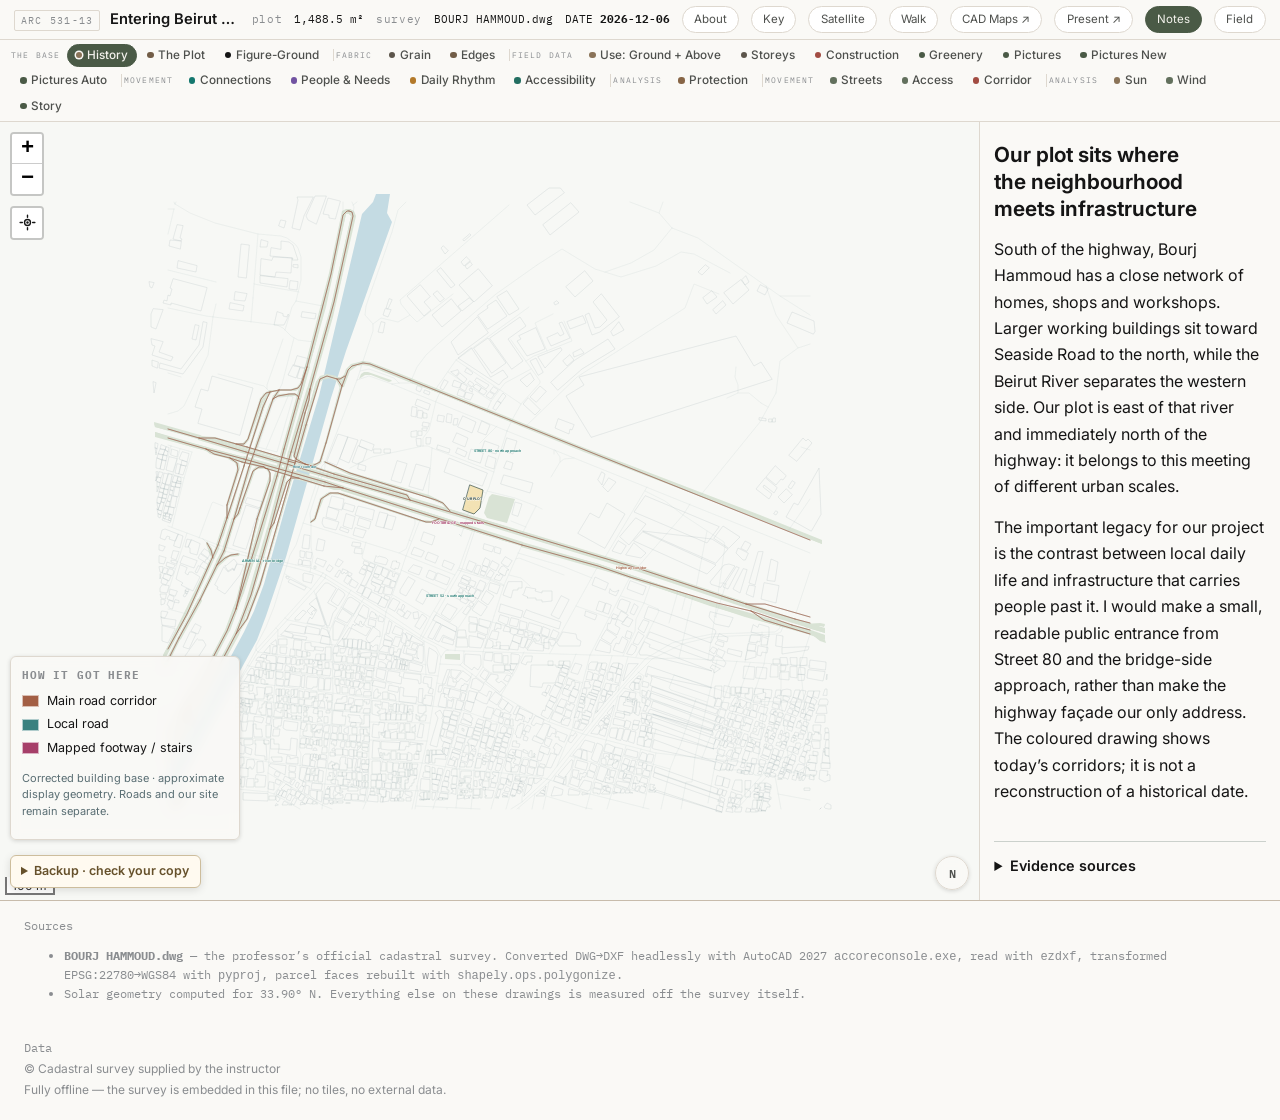
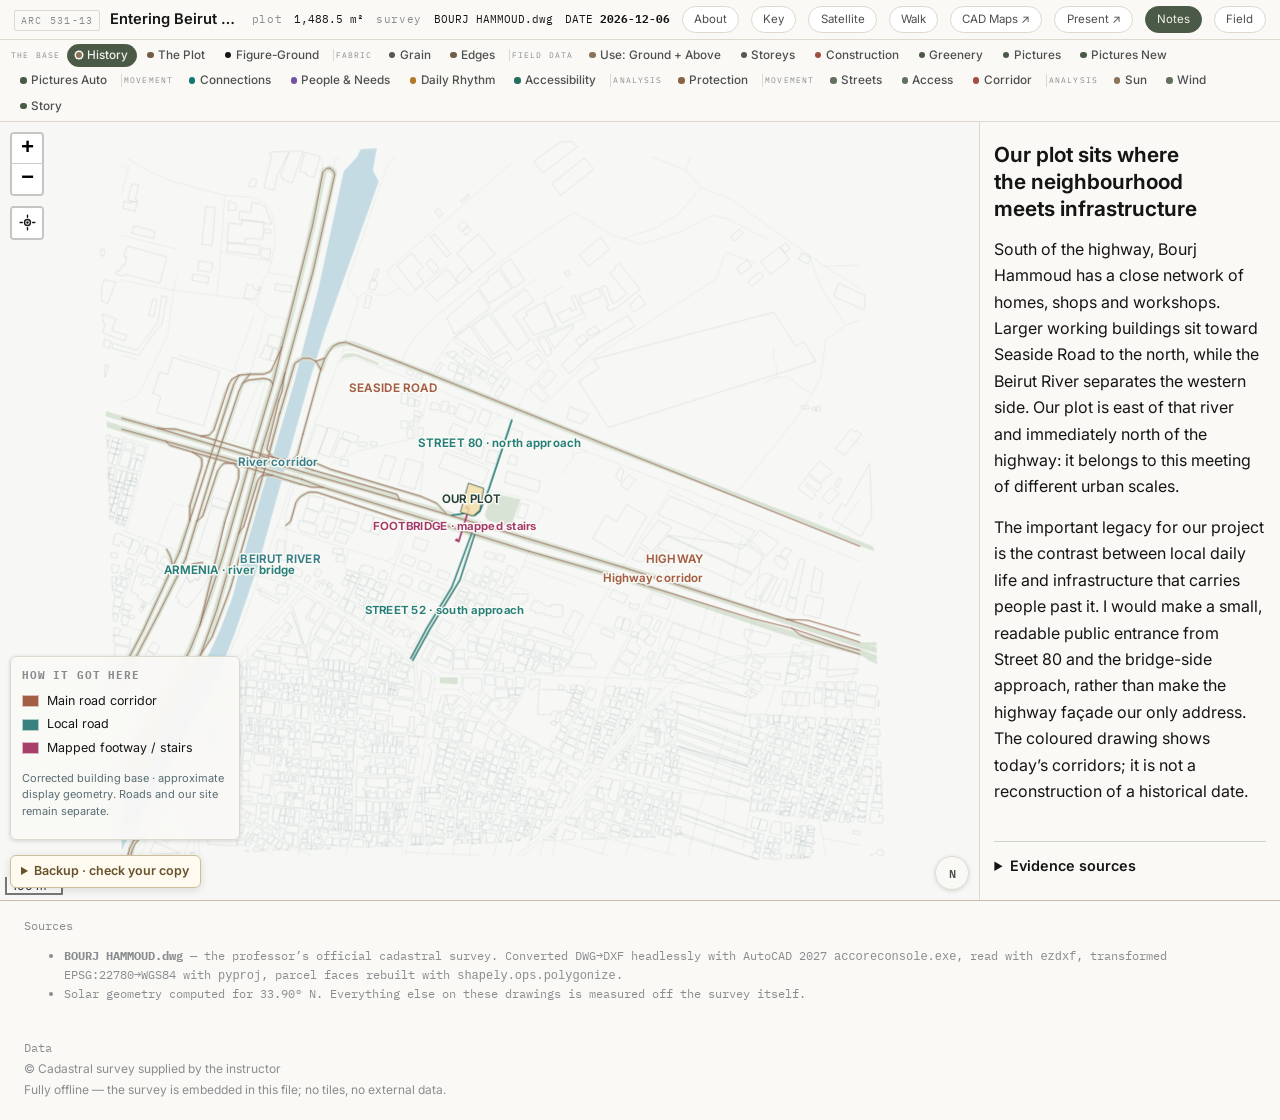
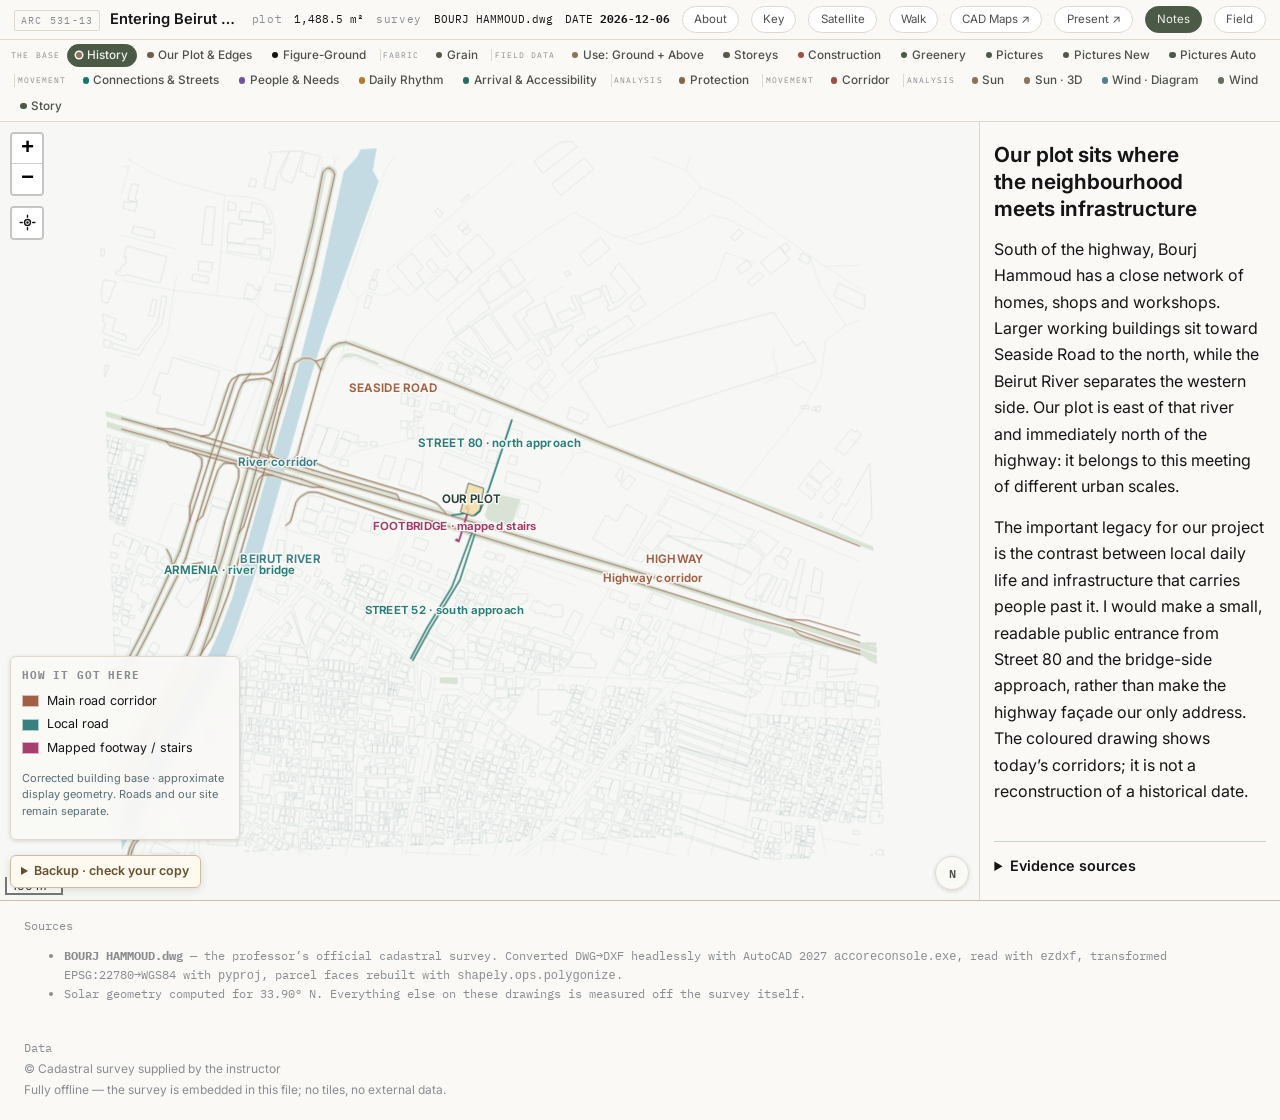
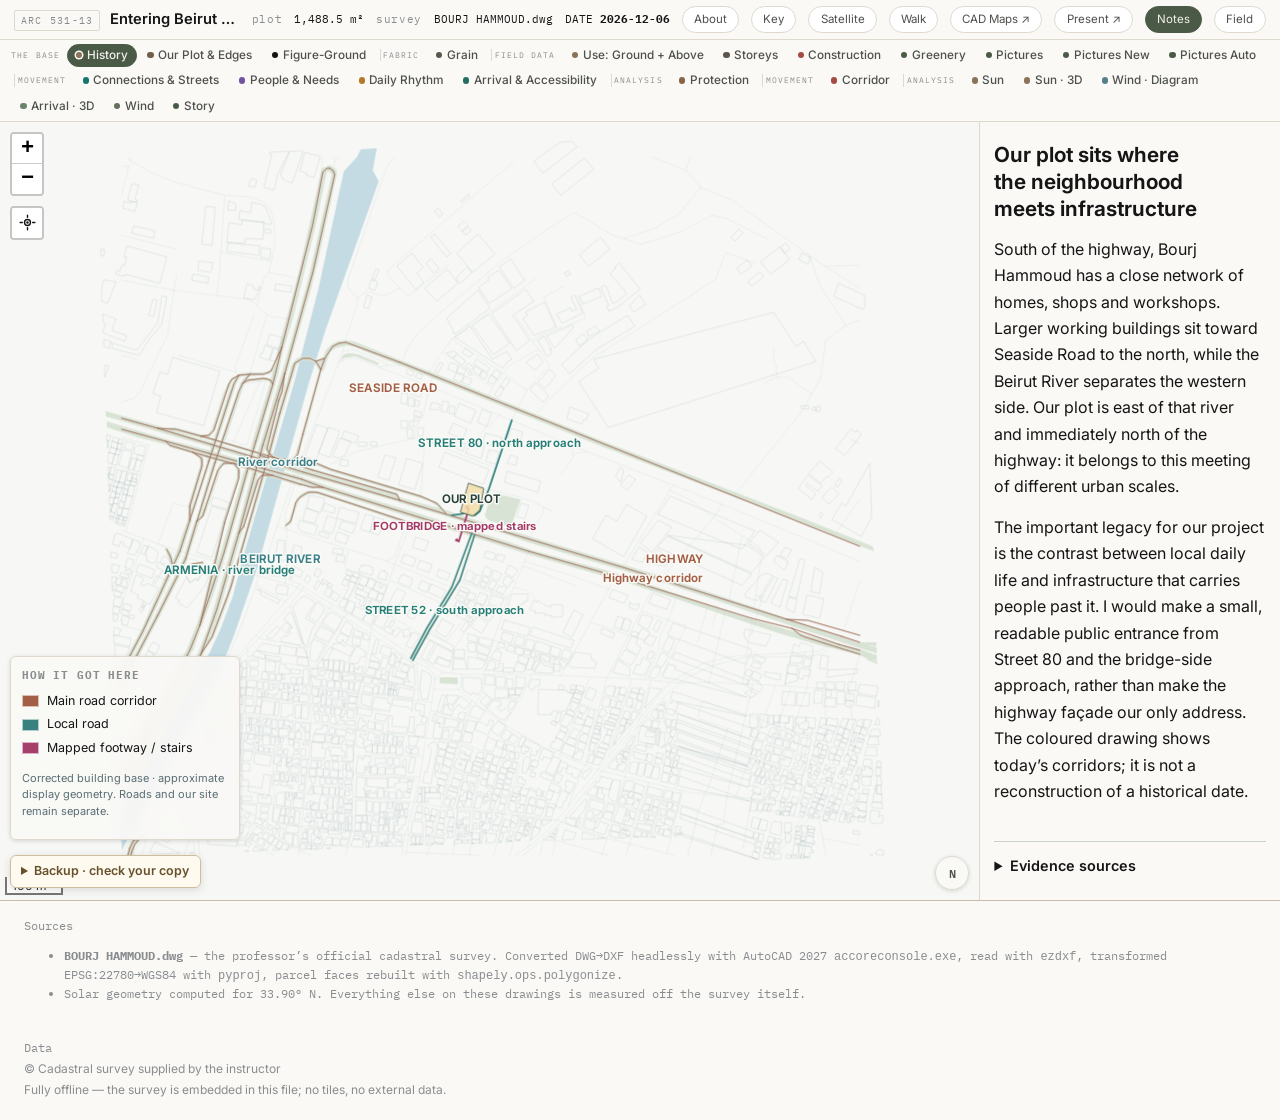
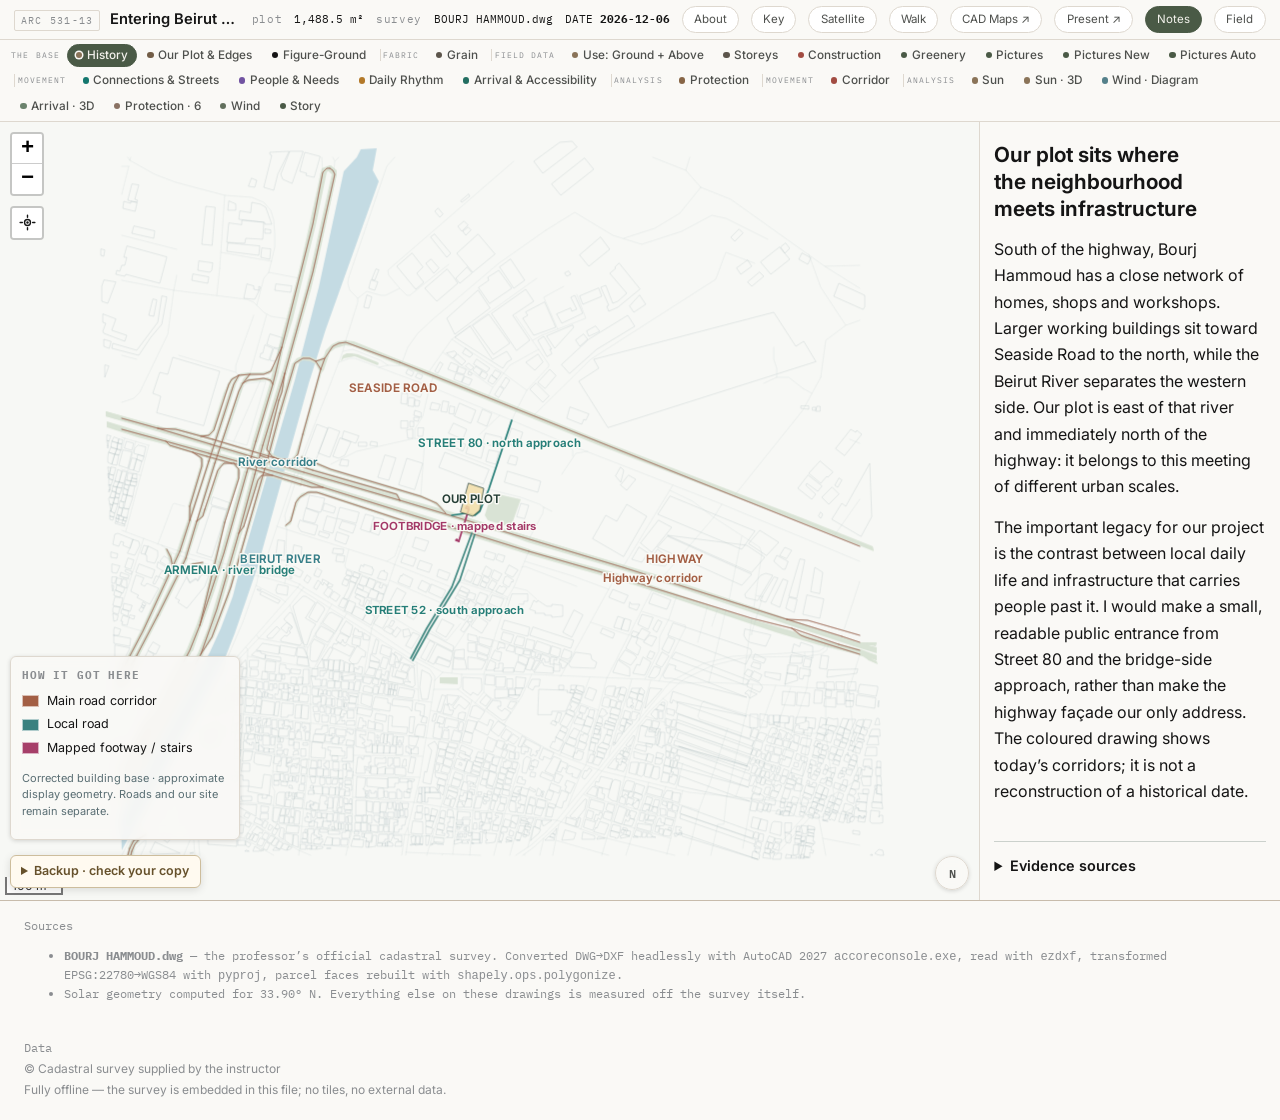
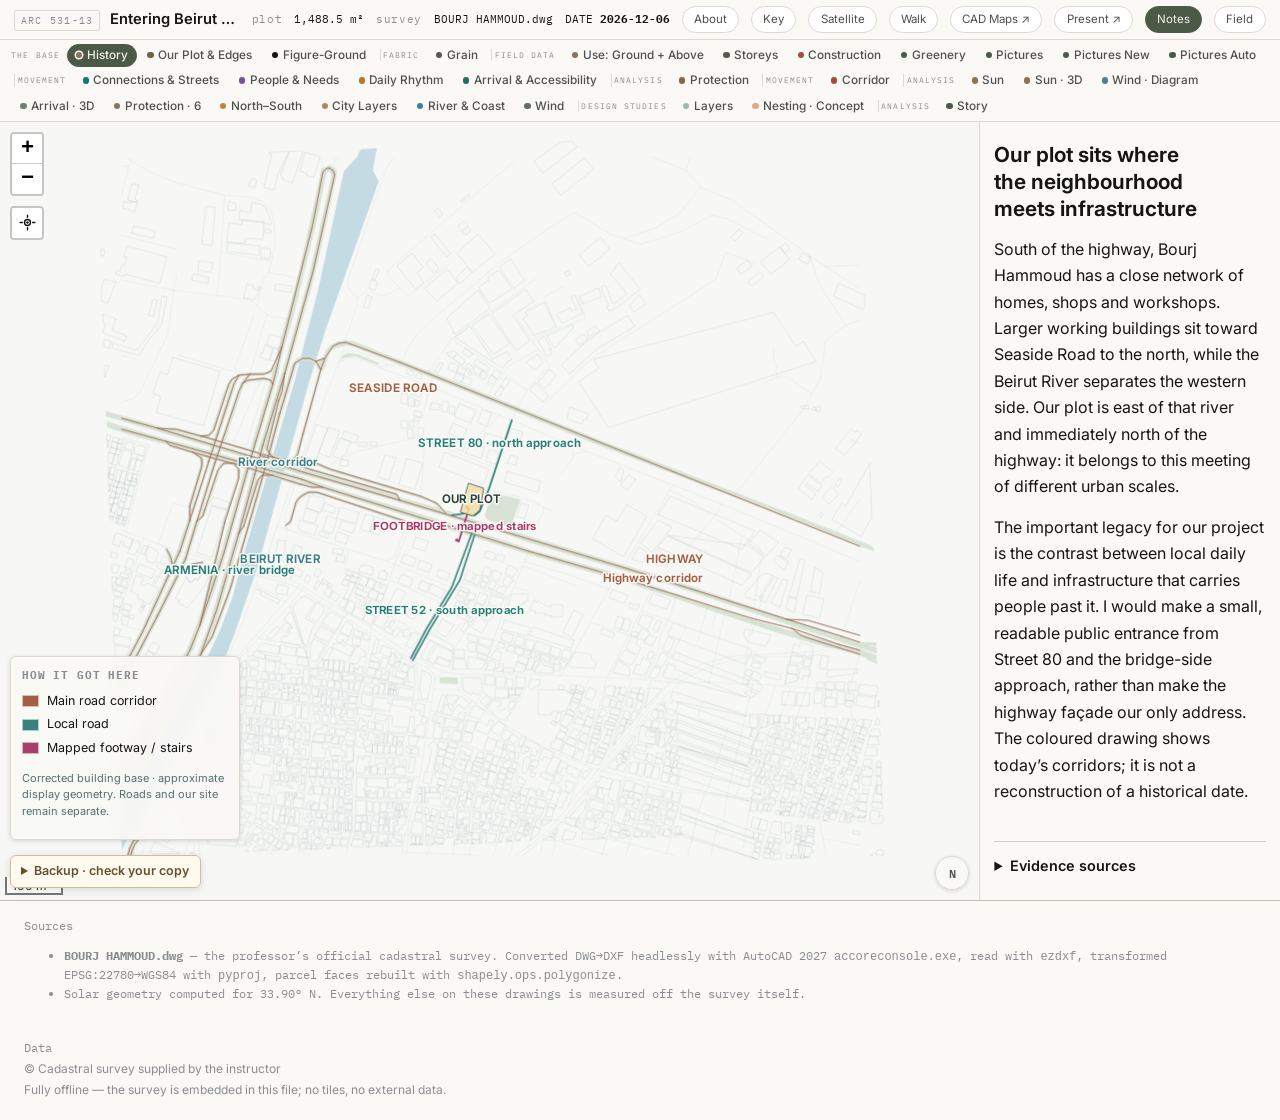
